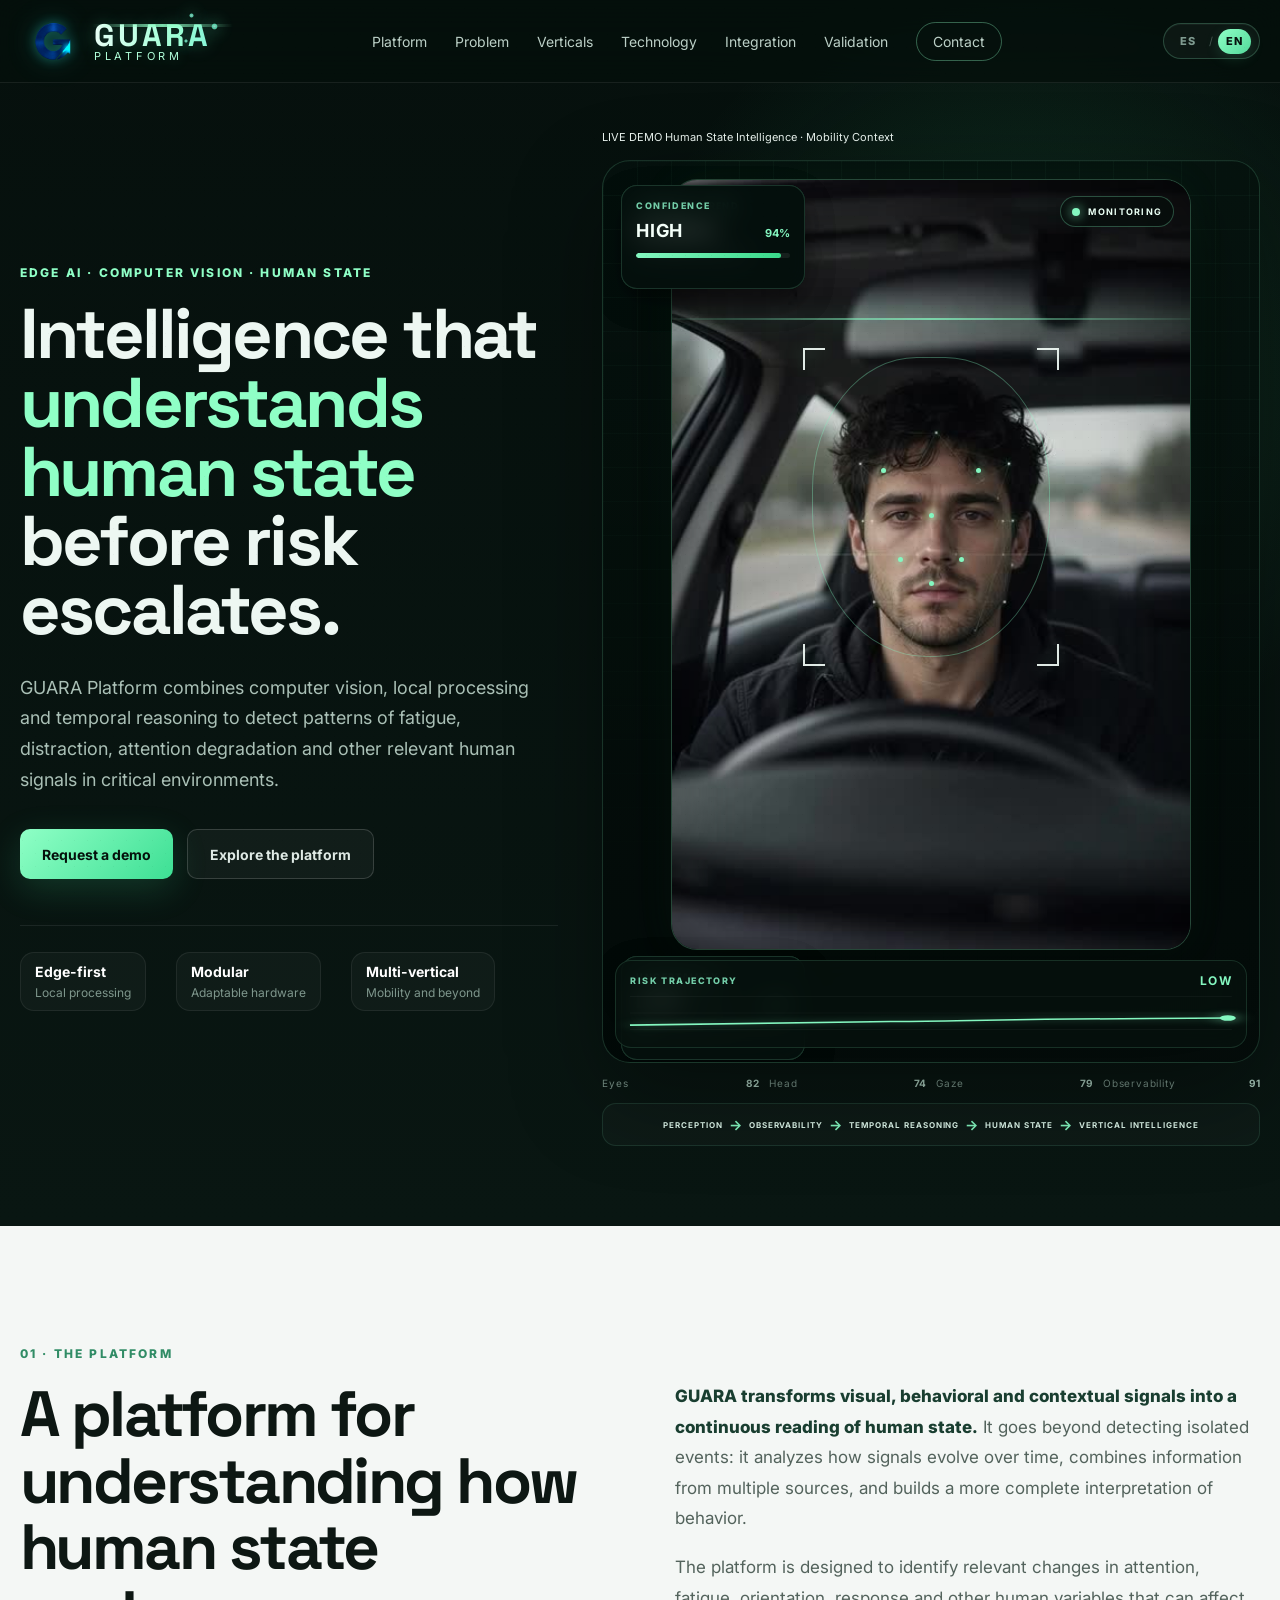
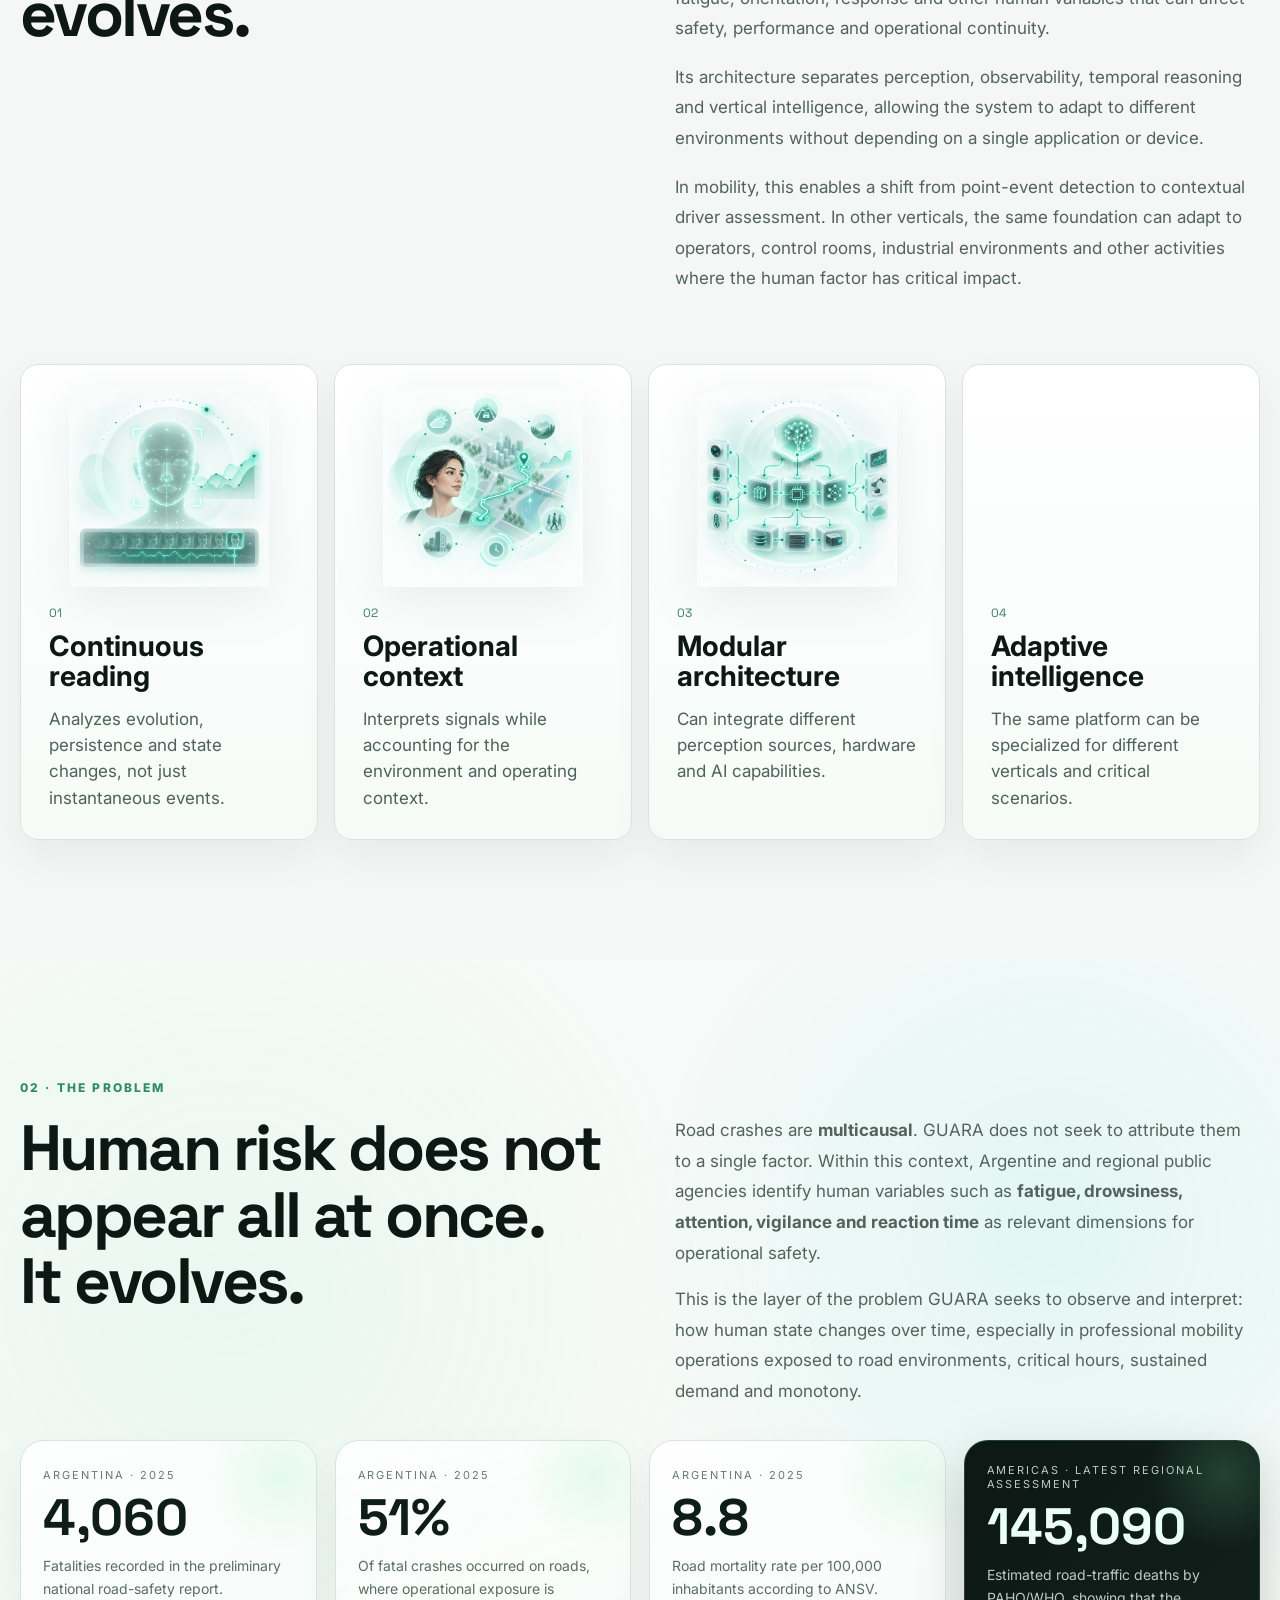
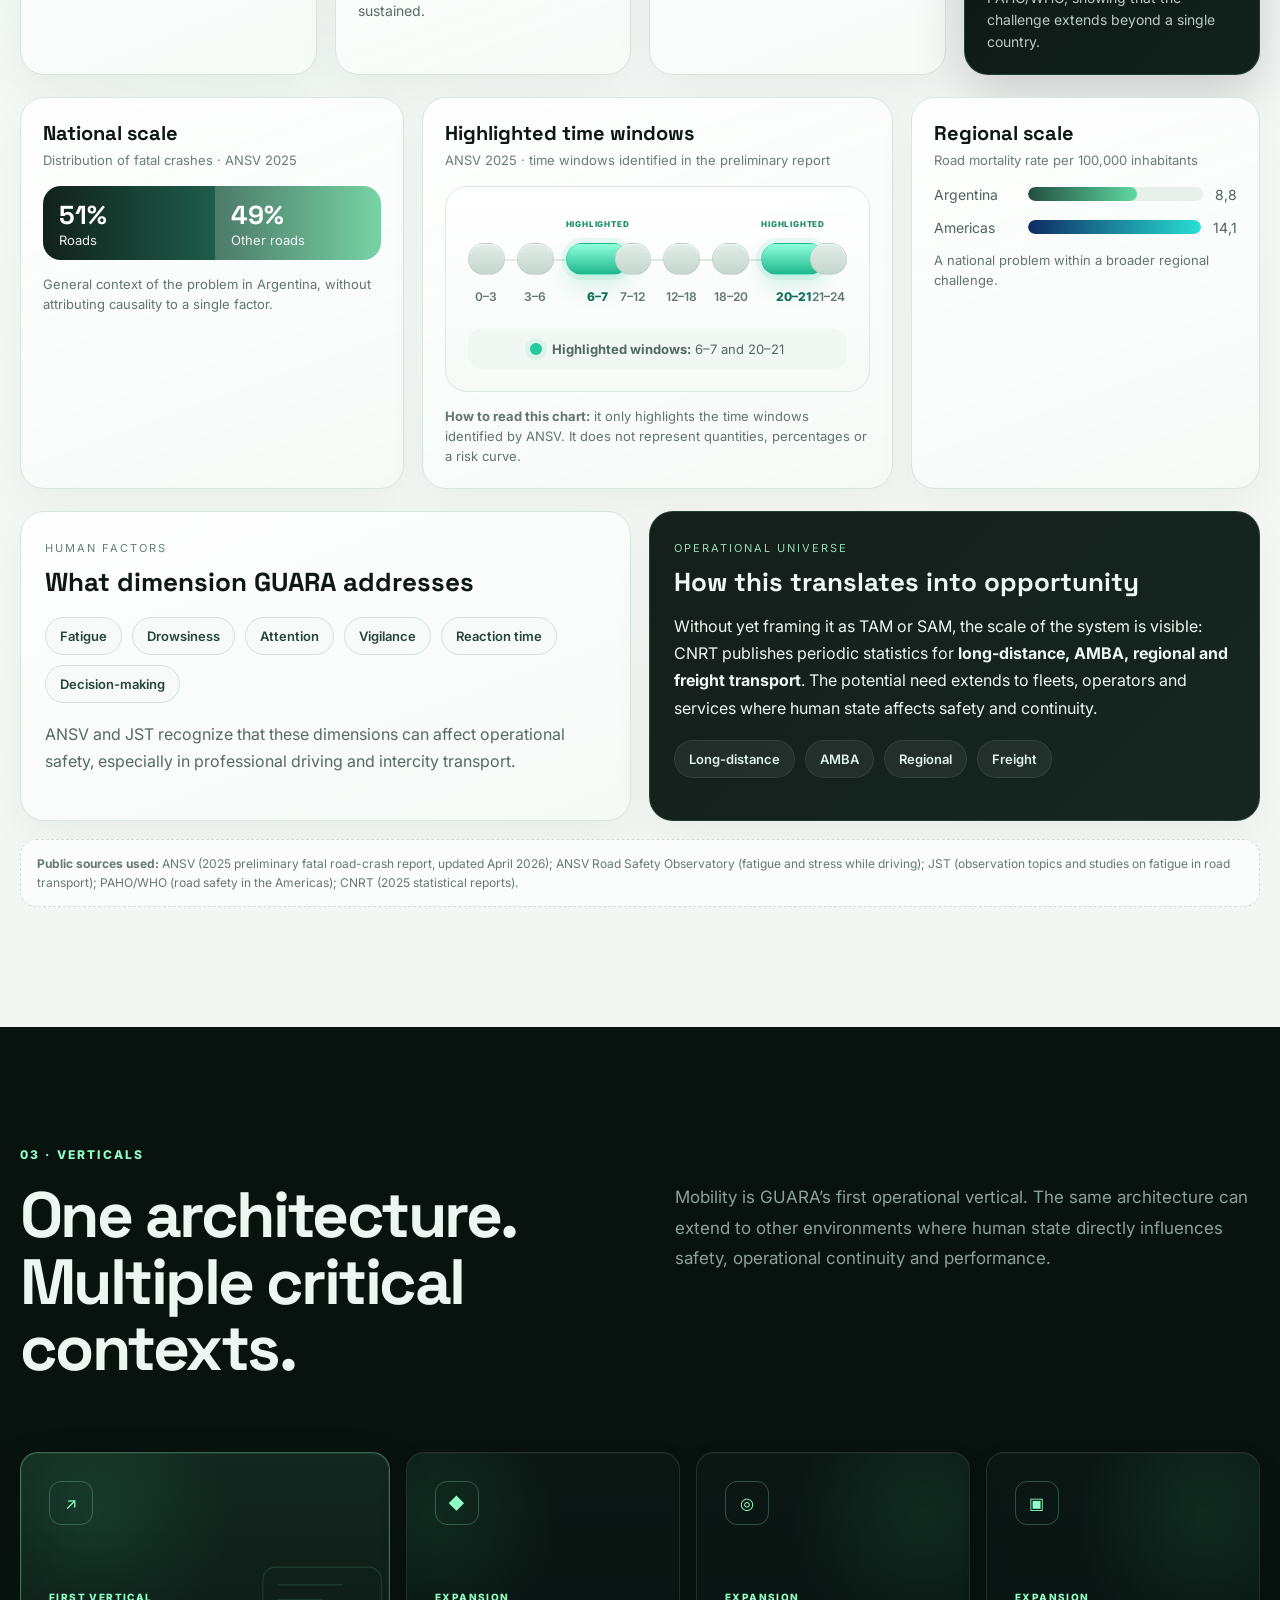
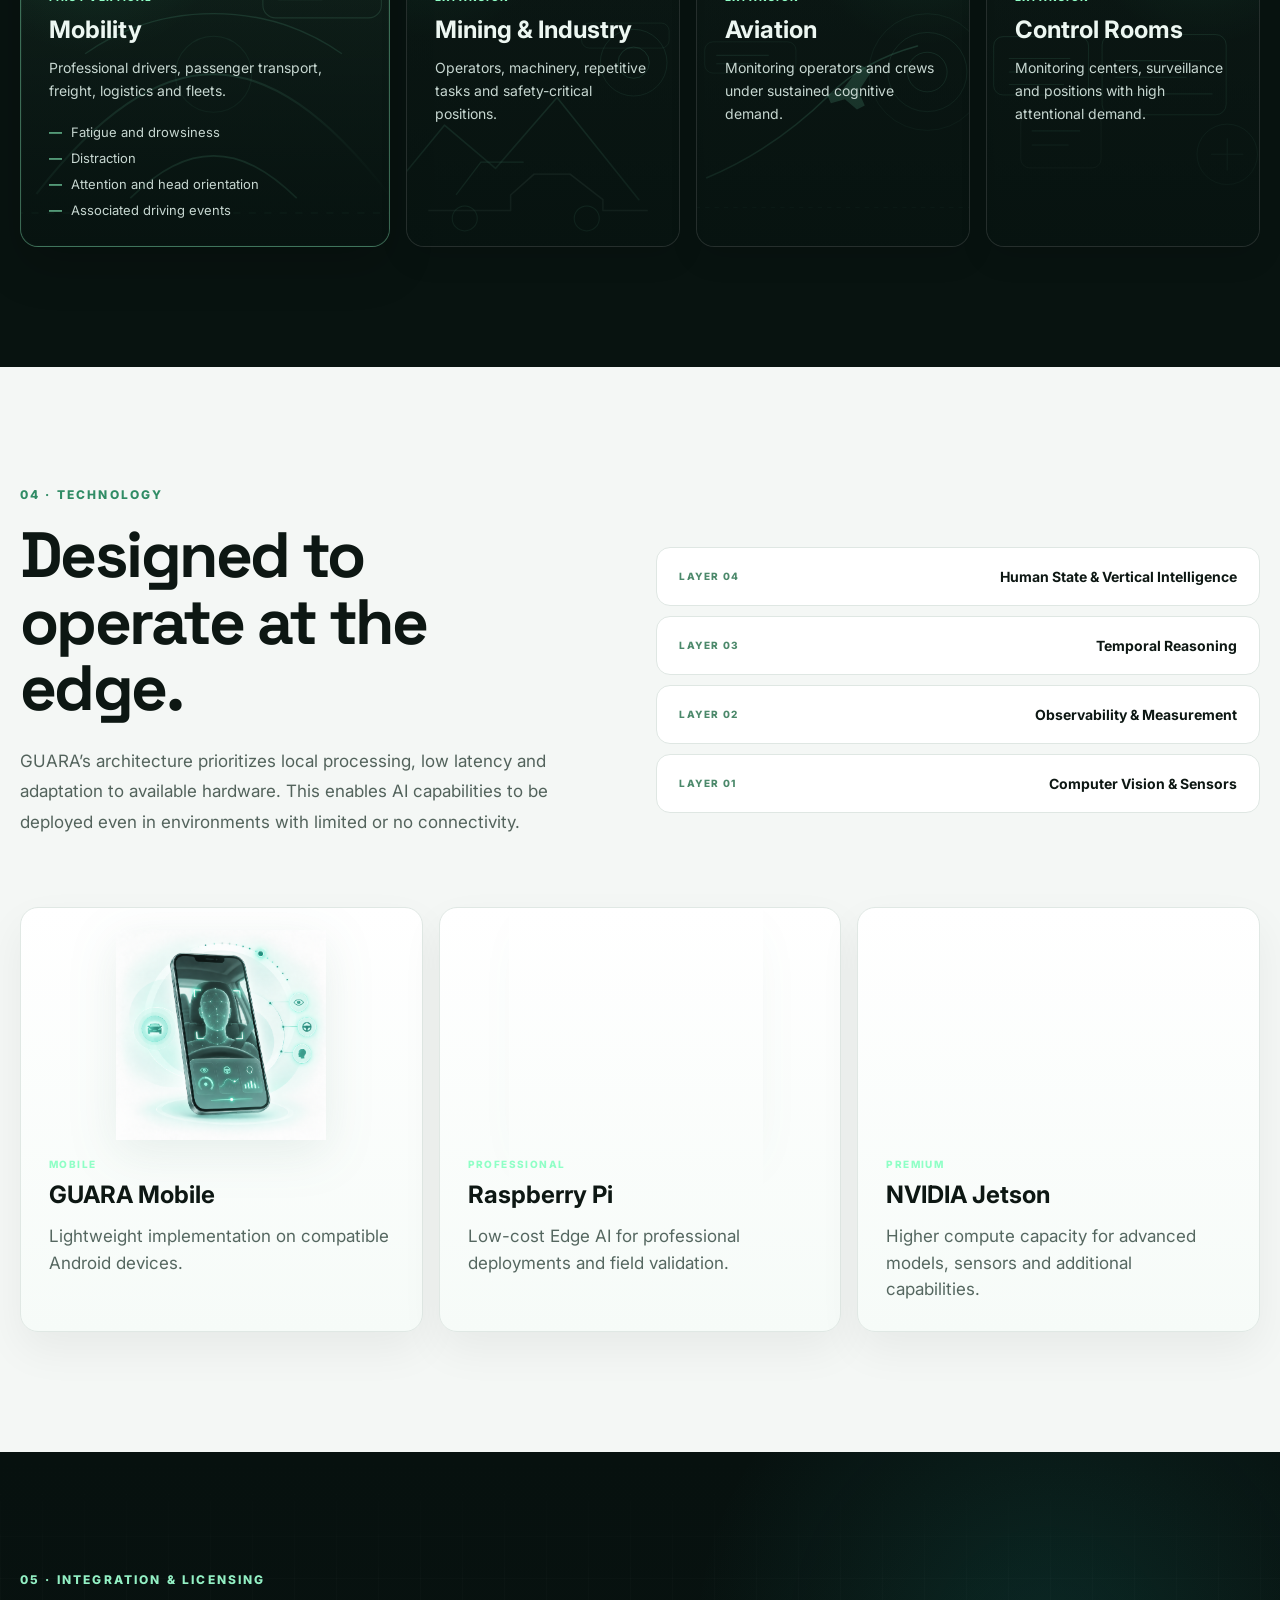
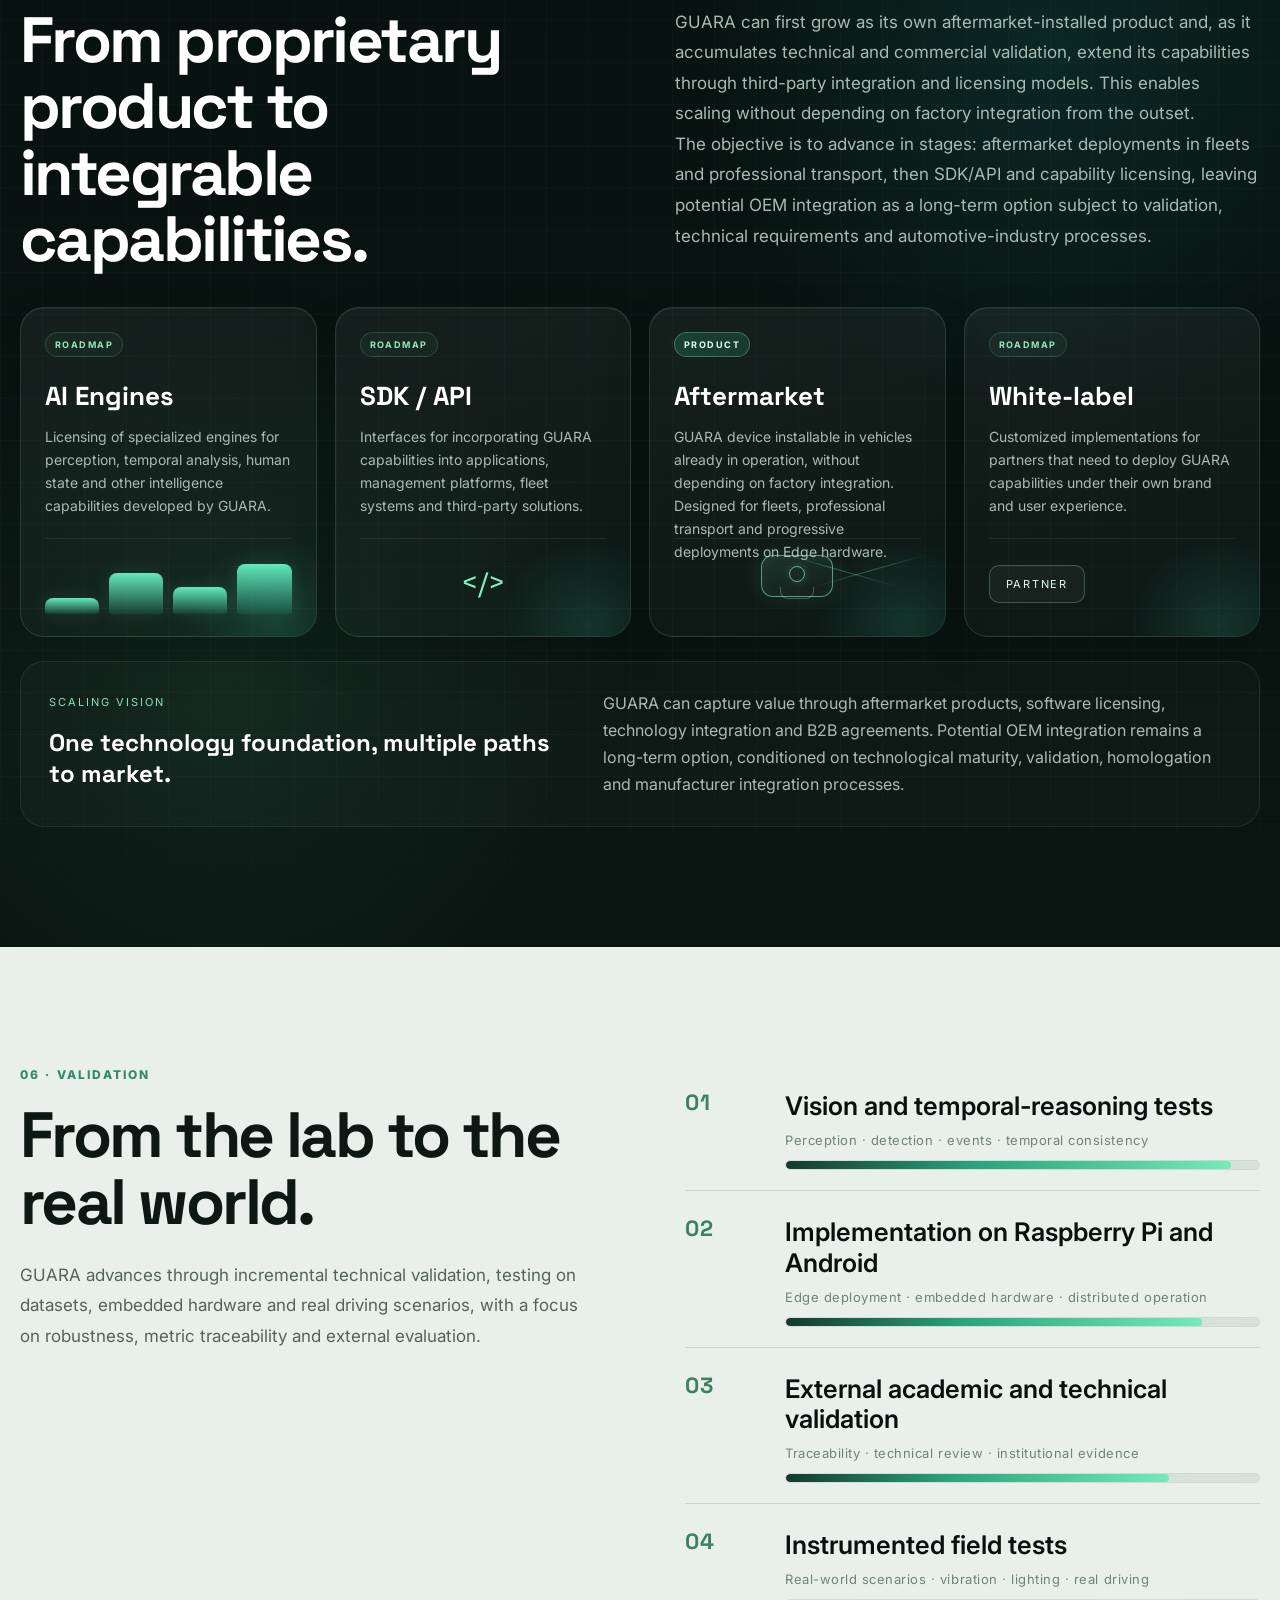
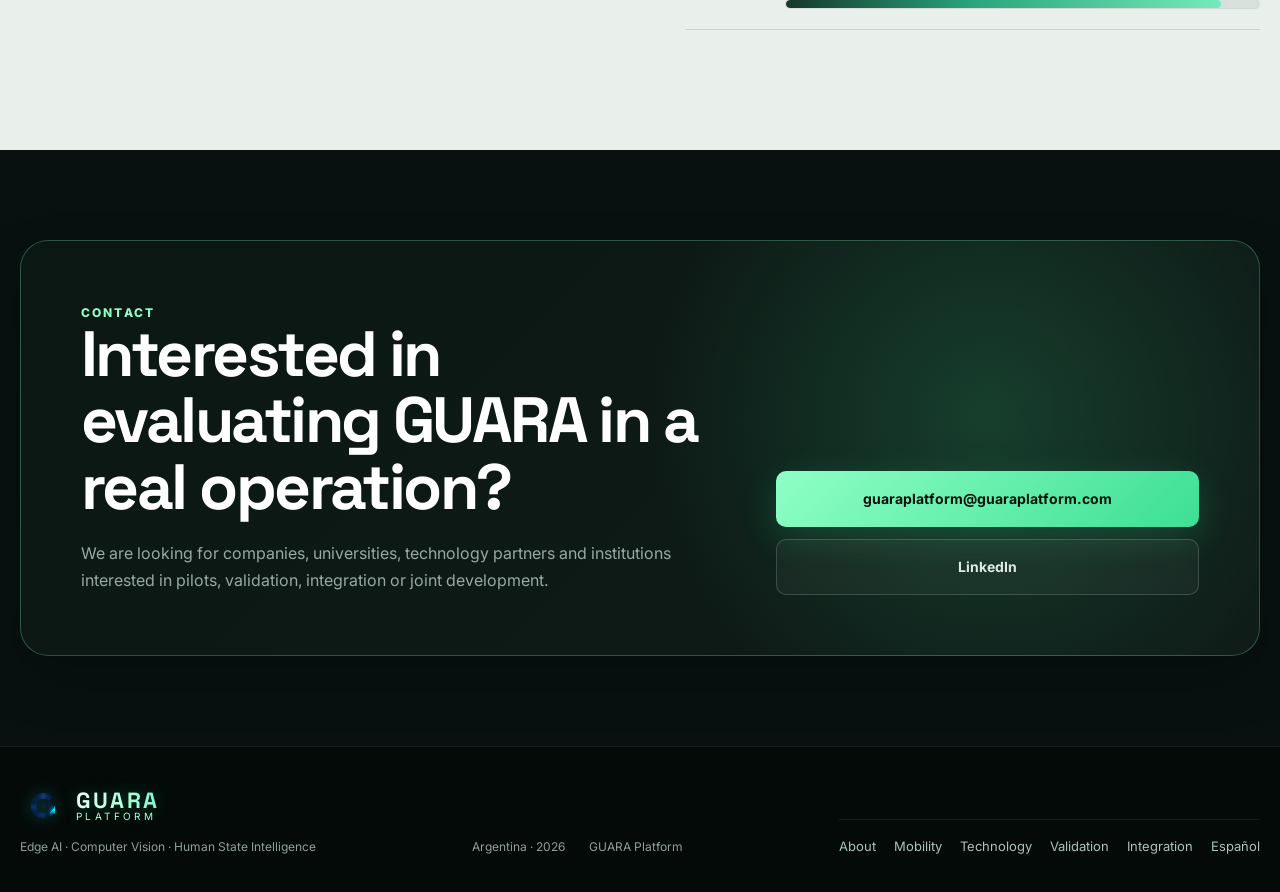
==== index.html @ 486fa199 "chore: update contact email and improve official logo visibility" ====
<!DOCTYPE html>

<html lang="en">
<head>
<meta charset="utf-8"/>
<meta content="width=device-width, initial-scale=1.0" name="viewport"/>
<title>GUARA Platform | Edge AI for Human State Intelligence</title>
<link href="https://fonts.googleapis.com" rel="preconnect"/>
<link crossorigin="" href="https://fonts.gstatic.com" rel="preconnect"/>
<link href="https://fonts.googleapis.com/css2?family=Inter:wght@400;500;600;700;800&amp;family=Space+Grotesk:wght@500;600;700&amp;display=swap" rel="stylesheet"/>
<link href="/styles.v31.css" rel="stylesheet"/><meta content="GUARA Platform develops Edge AI and computer vision for continuous human-state observability, temporal reasoning and safety-critical environments, starting with mobility." name="description"/><meta content="index, follow, max-image-preview:large, max-snippet:-1, max-video-preview:-1" name="robots"/><meta content="#07110f" name="theme-color"/><link href="https://guaraplatform.com/" rel="canonical"/><link href="/assets/favicon-64.png" rel="icon" type="image/png"/><meta content="website" property="og:type"/><meta content="GUARA Platform" property="og:site_name"/><meta content="GUARA Platform | Edge AI for Human State Intelligence" property="og:title"/><meta content="Edge AI and computer vision for continuous human-state observability, temporal reasoning and safety-critical environments." property="og:description"/><meta content="https://guaraplatform.com/" property="og:url"/><meta content="https://guaraplatform.com/assets/og-guara-platform.jpg" property="og:image"/><meta content="en_US" property="og:locale"/><meta content="summary_large_image" name="twitter:card"/><meta content="GUARA Platform | Edge AI for Human State Intelligence" name="twitter:title"/><meta content="Edge AI and computer vision for continuous human-state observability and safety-critical environments." name="twitter:description"/><meta content="https://guaraplatform.com/assets/og-guara-platform.jpg" name="twitter:image"/><link href="https://guaraplatform.com/" hreflang="en" rel="alternate"/><link href="https://guaraplatform.com/es/" hreflang="es" rel="alternate"/><link href="https://guaraplatform.com/" hreflang="x-default" rel="alternate"/><meta content="GUARA Platform" name="author"/><meta content="GUARA Platform" name="application-name"/><meta content="es_AR" property="og:locale:alternate"/><link href="/site.webmanifest" rel="manifest"/><script type="application/ld+json">{"@context":"https://schema.org","@graph":[{"@type":"Organization","@id":"https://guaraplatform.com/#organization","name":"GUARA Platform","url":"https://guaraplatform.com/","logo":{"@type":"ImageObject","url":"https://guaraplatform.com/assets/guara-platform-logo-official.png"},"description":"Edge AI and computer vision platform for continuous human-state observability, temporal reasoning and safety-critical environments.","sameAs":["https://linkedin.com/in/diegopedraza-seguridad"],"email":"guaraplatform@guaraplatform.com"},{"@type":"WebSite","@id":"https://guaraplatform.com/#website","url":"https://guaraplatform.com/","name":"GUARA Platform","publisher":{"@id":"https://guaraplatform.com/#organization"},"inLanguage":["en","es"]},{"@type":"WebPage","@id":"https://guaraplatform.com/#webpage","url":"https://guaraplatform.com/","name":"GUARA Platform | Edge AI for Human State Intelligence","isPartOf":{"@id":"https://guaraplatform.com/#website"},"about":{"@id":"https://guaraplatform.com/#organization"},"inLanguage":"en","dateModified":"2026-09-18"},{"@type":"VideoObject","@id":"https://guaraplatform.com/#demo-video","name":"GUARA Human State Intelligence live demo","description":"Short visual demonstration of GUARA Platform human-state monitoring in a mobility context.","thumbnailUrl":["https://guaraplatform.com/assets/video_poster.jpg"],"contentUrl":"https://guaraplatform.com/assets/guara-driver-loop.mp4","uploadDate":"2026-09-18","duration":"PT6S","isFamilyFriendly":true,"publisher":{"@id":"https://guaraplatform.com/#organization"}}]}</script></head>
<body><noscript>GUARA Platform works best with JavaScript enabled. Core information remains available on this page.</noscript>
<div class="noise"></div>
<header class="nav-wrap">
<nav class="nav container">
<a aria-label="GUARA Platform" class="brand brand-tech" href="#inicio">
<span aria-hidden="true" class="brand-glyph brand-glyph-official"><img alt="" class="brand-glyph-img" src="/assets/guara-g-official.png"/></span>
<span class="brand-stack">
<span class="brand-main">GUARA</span>
<span class="brand-sub">Platform</span>
<span aria-hidden="true" class="brand-flare"></span>
<span aria-hidden="true" class="brand-spark spark-1"></span>
<span aria-hidden="true" class="brand-spark spark-2"></span>
<span aria-hidden="true" class="brand-spark spark-3"></span>
</span>
</a>
<div class="nav-links" id="navLinks">
<a href="#plataforma">Platform</a>
<a href="#problema">Problem</a>
<a href="#verticales">Verticals</a>
<a href="#tecnologia">Technology</a>
<a href="#integracion">Integration</a>
<a href="#validacion">Validation</a>
<a class="nav-cta" href="#contacto">Contact</a>
</div>
<div class="nav-actions">
<div aria-label="Language / Idioma" class="lang-switch" id="langSwitch" role="group"><button aria-pressed="false" class="lang-btn" data-lang="es" title="Español" type="button">ES</button><span aria-hidden="true" class="lang-divider">/</span><button aria-pressed="true" class="lang-btn active" data-lang="en" title="English" type="button">EN</button></div>
<button aria-controls="navLinks" aria-expanded="false" aria-label="Open menu" class="menu-btn" id="menuBtn" type="button"><span aria-hidden="true" class="menu-icon"></span></button>
</div>
</nav>
</header>
<main>
<section class="hero" id="inicio">
<div class="container hero-grid">
<div class="hero-copy reveal">
<div class="eyebrow">EDGE AI · COMPUTER VISION · HUMAN STATE</div>
<h1>
            Intelligence that
            <span>understands human state</span>
            before risk escalates.
          </h1>
<p class="hero-lead">
            GUARA Platform combines computer vision, local processing and temporal reasoning to detect patterns of fatigue, distraction, attention degradation and other relevant human signals in critical environments.
          </p>
<div class="hero-actions">
<a class="btn btn-primary" href="#contacto">Request a demo</a>
<a class="btn btn-secondary" href="#plataforma">Explore the platform</a>
</div>
<div class="hero-proof">
<div>
<strong>Edge-first</strong>
<span>Local processing</span>
</div>
<div>
<strong>Modular</strong>
<span>Adaptable hardware</span>
</div>
<div>
<strong>Multi-vertical</strong>
<span>Mobility and beyond</span>
</div>
</div>
</div>
<div class="hero-visual reveal reveal-delay">
<div class="hero-monitor hero-monitor-v3" id="heroMonitor">
<div class="monitor-caption">
<span class="demo-pill"><span class="live-dot"></span> LIVE DEMO</span>
<span>Human State Intelligence · Mobility Context</span>
</div>
<div class="guara-demo-shell" id="guaraDemoShell">
<div class="intel-card intel-left intel-a">
<span class="intel-label">HUMAN STATE</span>
<strong id="humanState">STABLE</strong>
<small id="humanStateSub">Focused · attentive</small>
</div>
<div class="intel-card intel-left intel-b">
<span class="intel-label">TEMPORAL TREND</span>
<strong id="temporalTrend">NORMAL</strong>
<small id="temporalSub">Consistent over time</small>
</div>
<div class="intel-card intel-left intel-c">
<span class="intel-label">CONFIDENCE</span>
<div class="intel-inline"><strong id="confidenceValue">HIGH</strong><span id="confidencePct">94%</span></div>
<div class="mini-bar"><i id="confidenceBar" style="width:94%"></i></div>
</div>
<div class="video-core" id="videoCore">
<video aria-label="GUARA live human-state monitoring demonstration" autoplay="" class="guara-video" id="guaraVideo" loop="" muted="" playsinline="" poster="assets/video_poster.jpg" preload="metadata">
<source src="assets/guara-driver-loop.mp4" type="video/mp4"/>
</video>
<div class="video-vignette"></div>
<div aria-hidden="true" class="face-reticle">
<span class="reticle-corner rc1"></span><span class="reticle-corner rc2"></span>
<span class="reticle-corner rc3"></span><span class="reticle-corner rc4"></span>
<span class="landmark l1"></span><span class="landmark l2"></span><span class="landmark l3"></span>
<span class="landmark l4"></span><span class="landmark l5"></span><span class="landmark l6"></span>
</div>
<div class="scan-beam"></div>
<div class="risk-wash" id="riskWash"></div>
<div class="alert-chip" id="alertChip"><span></span><strong id="alertText">MONITORING</strong></div>
</div>
<div class="intel-card intel-right intel-a">
<span class="intel-label">SIGNAL FUSION</span>
<strong id="fusionState">ACTIVE</strong>
<small>Visual + temporal signals</small>
</div>
<div class="intel-card intel-right intel-b">
<span class="intel-label">CONTEXT</span>
<strong>MOBILITY</strong>
<small>On-road operation</small>
</div>
<div class="intel-card intel-right intel-c">
<span class="intel-label">UNCERTAINTY</span>
<div class="intel-inline"><strong id="uncertaintyState">LOW</strong><span id="uncertaintyPct">08%</span></div>
<div class="mini-bar reverse"><i id="uncertaintyBar" style="width:8%"></i></div>
</div>
<div class="risk-panel">
<div class="risk-title"><span>RISK TRAJECTORY</span><strong id="riskState">LOW</strong></div>
<svg aria-label="Risk trajectory" class="risk-chart" preserveaspectratio="none" viewbox="0 0 300 70">
<path class="risk-grid" d="M0 58 H300 M0 35 H300 M0 12 H300"></path>
<path class="risk-path" d="M0 52 C55 50,95 48,130 47 S205 43,300 42" id="riskPath"></path>
<circle class="risk-dot" cx="298" cy="42" id="riskDot" r="4"></circle>
</svg>
</div>
</div>
<div class="input-strip">
<div class="input-block"><span>Eyes</span><div class="signal-bar"><i id="barEyes" style="width:82%"></i></div><b id="eyesVal">82</b></div>
<div class="input-block"><span>Head</span><div class="signal-bar"><i id="barHead" style="width:74%"></i></div><b id="headVal">74</b></div>
<div class="input-block"><span>Gaze</span><div class="signal-bar"><i id="barGaze" style="width:79%"></i></div><b id="gazeVal">79</b></div>
<div class="input-block"><span>Observability</span><div class="signal-bar"><i id="barObs" style="width:91%"></i></div><b id="obsVal">91</b></div>
</div>
<div aria-label="GUARA intelligence pipeline" class="architecture-ribbon">
<span>PERCEPTION</span><i>→</i><span>OBSERVABILITY</span><i>→</i><span>TEMPORAL REASONING</span><i>→</i><span>HUMAN STATE</span><i>→</i><span>VERTICAL INTELLIGENCE</span>
</div>
</div>
</div>
</div>
</section>
<section class="section intro" id="plataforma">
<div class="container">
<div class="section-kicker">01 · THE PLATFORM</div>
<div class="split platform-intro">
<div class="reveal">
<h2>A platform for understanding how human state evolves.</h2>
</div>
<div class="reveal reveal-delay">
<div class="platform-copy">
<p class="section-text">
<strong>GUARA transforms visual, behavioral and contextual signals into a continuous reading of human state.</strong>
                It goes beyond detecting isolated events: it analyzes how signals evolve over time, combines information from multiple sources, and builds a more complete interpretation of behavior.
              </p>
<p class="section-text">
                The platform is designed to identify relevant changes in attention, fatigue, orientation, response and other human variables that can affect safety, performance and operational continuity.
              </p>
<p class="section-text">
                Its architecture separates perception, observability, temporal reasoning and vertical intelligence, allowing the system to adapt to different environments without depending on a single application or device.
              </p>
<p class="section-text">
                In mobility, this enables a shift from point-event detection to contextual driver assessment. In other verticals, the same foundation can adapt to operators, control rooms, industrial environments and other activities where the human factor has critical impact.
              </p>
</div>
</div>
</div>
<div class="feature-grid platform-capabilities">
<article class="feature-card reveal cap-reading with-real-illustration"><div class="real-illustration-wrap"><img alt="Lectura continua" class="real-illustration" decoding="async" height="1254" loading="lazy" src="assets/continuous-reading.png" width="1254"/></div>
<div aria-hidden="true" class="card-art-inline art-reading"><svg fill="none" viewbox="0 0 520 340" xmlns="http://www.w3.org/2000/svg"><defs><radialgradient cx="0" cy="0" gradienttransform="translate(280 180) rotate(90) scale(150 150)" gradientunits="userSpaceOnUse" id="rg1" r="1"><stop stop-color="#7CE9B5" stop-opacity=".28"></stop><stop offset="1" stop-color="#7CE9B5" stop-opacity="0"></stop></radialgradient></defs><circle cx="280" cy="180" fill="url(#rg1)" r="150"></circle><rect fill="#F5FCF8" height="150" rx="24" stroke="#87E9BC" stroke-width="4" width="280" x="120" y="70"></rect><rect fill="#F0FAF4" height="90" rx="16" stroke="#CFE8DD" stroke-width="2" width="220" x="150" y="100"></rect><path d="M170 170C190 145 220 130 260 130C300 130 330 145 350 170" stroke="#54D69A" stroke-linecap="round" stroke-width="6"></path><circle cx="220" cy="145" fill="#54D69A" r="7"></circle><circle cx="300" cy="145" fill="#54D69A" r="7"></circle><circle cx="260" cy="165" fill="#54D69A" r="7"></circle><path d="M130 255C180 225 230 215 275 220C320 225 360 240 395 265" stroke="#54D69A" stroke-linecap="round" stroke-width="6"></path><path d="M118 290H405" stroke="#D1E0D8" stroke-width="3"></path><path d="M165 270V292M225 250V292M285 242V292M345 258V292" stroke="#A5CDBA" stroke-width="4"></path></svg></div>
<span class="card-number">01</span>
<h3>Continuous reading</h3>
<p>Analyzes evolution, persistence and state changes, not just instantaneous events.</p>
</article>
<article class="feature-card reveal cap-context with-real-illustration"><div class="real-illustration-wrap"><img alt="Contexto operacional" class="real-illustration" decoding="async" height="1254" loading="lazy" src="assets/operational-context.png" width="1254"/></div>
<div aria-hidden="true" class="card-art-inline art-context"><svg fill="none" viewbox="0 0 520 340" xmlns="http://www.w3.org/2000/svg"><defs><radialgradient cx="0" cy="0" gradienttransform="translate(280 175) rotate(90) scale(150 150)" gradientunits="userSpaceOnUse" id="rg2" r="1"><stop stop-color="#7CE9B5" stop-opacity=".28"></stop><stop offset="1" stop-color="#7CE9B5" stop-opacity="0"></stop></radialgradient></defs><circle cx="280" cy="175" fill="url(#rg2)" r="150"></circle><circle cx="280" cy="165" r="95" stroke="#D2E5DB" stroke-width="3"></circle><circle cx="280" cy="165" r="62" stroke="#54D69A" stroke-dasharray="9 10" stroke-width="5"></circle><circle cx="280" cy="165" r="26" stroke="#54D69A" stroke-width="5"></circle><circle cx="280" cy="165" fill="#54D69A" r="10"></circle><path d="M175 245C215 230 245 205 270 178C292 155 325 130 385 103" stroke="#54D69A" stroke-linecap="round" stroke-width="6"></path><path d="M154 300H408" stroke="#D1E0D8" stroke-width="3"></path><path d="M170 282L214 257L248 272L300 218L345 242L391 210" stroke="#54D69A" stroke-linecap="round" stroke-linejoin="round" stroke-width="6"></path><path d="M348 78C348 94 328 110 328 110C328 110 308 94 308 78C308 66 317 58 328 58C339 58 348 66 348 78Z" fill="#F7FCF9" stroke="#54D69A" stroke-width="4"></path><circle cx="328" cy="79" fill="#54D69A" r="7"></circle></svg></div>
<span class="card-number">02</span>
<h3>Operational context</h3>
<p>Interprets signals while accounting for the environment and operating context.</p>
</article>
<article class="feature-card reveal cap-modular with-real-illustration"><div class="real-illustration-wrap"><img alt="Modular architecture" class="real-illustration" decoding="async" height="1254" loading="lazy" src="assets/modular-architecture.png" width="1254"/></div>
<div aria-hidden="true" class="card-art-inline art-modular"><svg fill="none" viewbox="0 0 520 340" xmlns="http://www.w3.org/2000/svg"><defs><radialgradient cx="0" cy="0" gradienttransform="translate(280 175) rotate(90) scale(150 150)" gradientunits="userSpaceOnUse" id="rg3" r="1"><stop stop-color="#7CE9B5" stop-opacity=".26"></stop><stop offset="1" stop-color="#7CE9B5" stop-opacity="0"></stop></radialgradient></defs><circle cx="280" cy="175" fill="url(#rg3)" r="150"></circle><rect fill="#F8FCFA" height="70" rx="18" stroke="#54D69A" stroke-width="4" width="110" x="120" y="75"></rect><rect fill="#F8FCFA" height="80" rx="20" stroke="#D0E5DA" stroke-width="3" width="125" x="295" y="65"></rect><rect fill="#F8FCFA" height="90" rx="22" stroke="#D0E5DA" stroke-width="3" width="150" x="95" y="190"></rect><rect fill="#F8FCFA" height="75" rx="18" stroke="#54D69A" stroke-width="4" width="115" x="305" y="200"></rect><path d="M230 110H295M175 145V190M360 145V200M245 235H305" stroke="#54D69A" stroke-linecap="round" stroke-width="6"></path><circle cx="295" cy="110" fill="#54D69A" r="7"></circle><circle cx="175" cy="190" fill="#54D69A" r="7"></circle><circle cx="360" cy="200" fill="#54D69A" r="7"></circle><circle cx="305" cy="235" fill="#54D69A" r="7"></circle></svg></div>
<span class="card-number">03</span>
<h3>Modular architecture</h3>
<p>Can integrate different perception sources, hardware and AI capabilities.</p>
</article>
<article class="feature-card reveal cap-adaptive with-real-illustration"><div class="real-illustration-wrap"><img alt="Adaptive intelligence" class="real-illustration" decoding="async" height="1254" loading="lazy" src="assets/adaptive-intelligence.png" width="1254"/></div>
<div aria-hidden="true" class="card-art-inline art-adaptive"><svg fill="none" viewbox="0 0 520 340" xmlns="http://www.w3.org/2000/svg"><defs><radialgradient cx="0" cy="0" gradienttransform="translate(280 175) rotate(90) scale(150 150)" gradientunits="userSpaceOnUse" id="rg4" r="1"><stop stop-color="#7CE9B5" stop-opacity=".28"></stop><stop offset="1" stop-color="#7CE9B5" stop-opacity="0"></stop></radialgradient></defs><circle cx="280" cy="175" fill="url(#rg4)" r="150"></circle><circle cx="155" cy="220" fill="#F8FCFA" r="16" stroke="#54D69A" stroke-width="4"></circle><circle cx="275" cy="95" fill="#F8FCFA" r="19" stroke="#54D69A" stroke-width="4"></circle><circle cx="380" cy="215" fill="#F8FCFA" r="16" stroke="#C7DFD3" stroke-width="3"></circle><circle cx="220" cy="70" fill="#F8FCFA" r="12" stroke="#C7DFD3" stroke-width="3"></circle><circle cx="110" cy="130" fill="#F8FCFA" r="12" stroke="#C7DFD3" stroke-width="3"></circle><path d="M171 210L260 110M171 220H364M144 210L122 140M232 78L259 92M275 114V200" stroke="#54D69A" stroke-linecap="round" stroke-width="6"></path><path d="M115 295H400" stroke="#D1E0D8" stroke-width="3"></path><path d="M170 268L215 245L263 262L320 218L381 240" stroke="#54D69A" stroke-linecap="round" stroke-linejoin="round" stroke-width="6"></path></svg></div>
<span class="card-number">04</span>
<h3>Adaptive intelligence</h3>
<p>The same platform can be specialized for different verticals and critical scenarios.</p>
</article>
</div>
</div>
</section>
<section class="section problem-section" id="problema">
<div class="container">
<div class="section-kicker">02 · THE PROBLEM</div>
<div class="split problem-intro">
<div class="reveal">
<h2>Human risk does not appear all at once.<br/>It evolves.</h2>
</div>
<div class="reveal reveal-delay">
<div class="problem-copy">
<p class="section-text">
                Road crashes are <strong>multicausal</strong>. GUARA does not seek to attribute them to a single factor. Within this context, Argentine and regional public agencies identify human variables such as
                <strong>fatigue, drowsiness, attention, vigilance and reaction time</strong> as relevant dimensions for operational safety.
              </p>
<p class="section-text">
                This is the layer of the problem GUARA seeks to observe and interpret: how human state changes over time, especially in professional mobility operations exposed to road environments, critical hours, sustained demand and monotony.
              </p>
</div>
</div>
</div>
<div class="problem-stats animate-on-view reveal" id="problemStats">
<article class="problem-stat-card">
<span class="stat-kicker">Argentina · 2025</span>
<div class="stat-value"><span class="count-up" data-count="4060" data-format="integer">0</span></div>
<p>Fatalities recorded in the preliminary national road-safety report.</p>
</article>
<article class="problem-stat-card">
<span class="stat-kicker">Argentina · 2025</span>
<div class="stat-value"><span class="count-up" data-count="51" data-format="percent">0</span></div>
<p>Of fatal crashes occurred on roads, where operational exposure is sustained.</p>
</article>
<article class="problem-stat-card">
<span class="stat-kicker">Argentina · 2025</span>
<div class="stat-value"><span class="count-up" data-count="8.8" data-format="decimal1">0</span></div>
<p>Road mortality rate per 100,000 inhabitants according to ANSV.</p>
</article>
<article class="problem-stat-card accent">
<span class="stat-kicker">Americas · latest regional assessment</span>
<div class="stat-value"><span class="count-up" data-count="145090" data-format="integer">0</span></div>
<p>Estimated road-traffic deaths by PAHO/WHO, showing that the challenge extends beyond a single country.</p>
</article>
</div>
<div class="problem-chart-grid">
<article class="chart-card reveal animate-on-view chart-routes">
<div class="chart-head">
<h3>National scale</h3>
<span>Distribution of fatal crashes · ANSV 2025</span>
</div>
<div class="stacked-track">
<div class="stacked-fill routes" data-fill="51"><strong>51%</strong><span>Roads</span></div>
<div class="stacked-fill others" data-fill="49"><strong>49%</strong><span>Other roads</span></div>
</div>
<p class="chart-note">General context of the problem in Argentina, without attributing causality to a single factor.</p>
</article>
<article class="chart-card reveal animate-on-view chart-hours-simple">
<div class="chart-head">
<h3>Highlighted time windows</h3>
<span>ANSV 2025 · time windows identified in the preliminary report</span>
</div>
<div aria-label="Franjas horarias destacadas por ANSV" class="timeband-wrap">
<div aria-hidden="true" class="timeband-line"></div>
<div class="timeband-grid">
<div class="timeband-item"><span class="timeband-block"></span><label>0–3</label></div>
<div class="timeband-item"><span class="timeband-block"></span><label>3–6</label></div>
<div class="timeband-item highlighted"><span class="timeband-badge">HIGHLIGHTED</span><span class="timeband-block"></span><label>6–7</label></div>
<div class="timeband-item"><span class="timeband-block"></span><label>7–12</label></div>
<div class="timeband-item"><span class="timeband-block"></span><label>12–18</label></div>
<div class="timeband-item"><span class="timeband-block"></span><label>18–20</label></div>
<div class="timeband-item highlighted"><span class="timeband-badge">HIGHLIGHTED</span><span class="timeband-block"></span><label>20–21</label></div>
<div class="timeband-item"><span class="timeband-block"></span><label>21–24</label></div>
</div>
<div class="timeband-callout">
<span class="callout-dot"></span>
<div><strong>Highlighted windows:</strong> 6–7 and 20–21</div>
</div>
</div>
<p class="chart-note"><strong>How to read this chart:</strong> it only highlights the time windows identified by ANSV. It does not represent quantities, percentages or a risk curve.</p>
</article>
<article class="chart-card reveal animate-on-view chart-compare">
<div class="chart-head">
<h3>Regional scale</h3>
<span>Road mortality rate per 100,000 inhabitants</span>
</div>
<div class="compare-bars">
<div class="compare-item">
<div class="compare-label">Argentina</div>
<div class="compare-track"><span class="compare-fill" data-fill="62"></span></div>
<div class="compare-value">8,8</div>
</div>
<div class="compare-item">
<div class="compare-label">Americas</div>
<div class="compare-track"><span class="compare-fill accent" data-fill="100"></span></div>
<div class="compare-value">14,1</div>
</div>
</div>
<p class="chart-note">A national problem within a broader regional challenge.</p>
</article>
</div>
<div class="problem-bottom split reveal">
<div class="problem-focus-card">
<span class="mini-kicker">HUMAN FACTORS</span>
<h3>What dimension GUARA addresses</h3>
<div class="focus-pill-grid">
<span>Fatigue</span>
<span>Drowsiness</span>
<span>Attention</span>
<span>Vigilance</span>
<span>Reaction time</span>
<span>Decision-making</span>
</div>
<p>ANSV and JST recognize that these dimensions can affect operational safety, especially in professional driving and intercity transport.</p>
</div>
<div class="problem-focus-card operational">
<span class="mini-kicker">OPERATIONAL UNIVERSE</span>
<h3>How this translates into opportunity</h3>
<p>Without yet framing it as TAM or SAM, the scale of the system is visible: CNRT publishes periodic statistics for <strong>long-distance, AMBA, regional and freight transport</strong>. The potential need extends to fleets, operators and services where human state affects safety and continuity.</p>
<div class="scope-strip">
<span>Long-distance</span>
<span>AMBA</span>
<span>Regional</span>
<span>Freight</span>
</div>
</div>
</div>
<div class="problem-footnote reveal">
<strong>Public sources used:</strong> ANSV (2025 preliminary fatal road-crash report, updated April 2026); ANSV Road Safety Observatory (fatigue and stress while driving); JST (observation topics and studies on fatigue in road transport); PAHO/WHO (road safety in the Americas); CNRT (2025 statistical reports).
        </div>
</div>
</section>
<section class="section dark-block" id="verticales">
<div class="container">
<div class="section-kicker light">03 · VERTICALS</div>
<div class="split">
<div class="reveal">
<h2>One architecture.<br/>Multiple critical contexts.</h2>
</div>
<div class="reveal reveal-delay">
<p class="section-text muted">
              Mobility is GUARA’s first operational vertical. The same architecture can extend to other environments where human state directly influences safety, operational continuity and performance.
            </p>
</div>
</div>
<div class="vertical-grid">
<article class="vertical-card active reveal bg-mobility">
<div class="vertical-icon">↗</div>
<span>FIRST VERTICAL</span>
<h3>Mobility</h3>
<p>Professional drivers, passenger transport, freight, logistics and fleets.</p>
<ul>
<li>Fatigue and drowsiness</li>
<li>Distraction</li>
<li>Attention and head orientation</li>
<li>Associated driving events</li>
</ul>
</article>
<article class="vertical-card reveal bg-mining">
<div class="vertical-icon">◆</div>
<span>EXPANSION</span>
<h3>Mining &amp; Industry</h3>
<p>Operators, machinery, repetitive tasks and safety-critical positions.</p>
</article>
<article class="vertical-card reveal bg-aviation">
<div class="vertical-icon">◎</div>
<span>EXPANSION</span>
<h3>Aviation</h3>
<p>Monitoring operators and crews under sustained cognitive demand.</p>
</article>
<article class="vertical-card reveal bg-control">
<div class="vertical-icon">▣</div>
<span>EXPANSION</span>
<h3>Control Rooms</h3>
<p>Monitoring centers, surveillance and positions with high attentional demand.</p>
</article>
</div>
</div>
</section>
<section class="section" id="tecnologia">
<div class="container">
<div class="section-kicker">04 · TECHNOLOGY</div>
<div class="tech-layout">
<div class="tech-copy reveal">
<h2>Designed to operate at the edge.</h2>
<p class="section-text">
              GUARA’s architecture prioritizes local processing, low latency and adaptation to available hardware. This enables AI capabilities to be deployed even in environments with limited or no connectivity.
            </p>
</div>
<div class="stack reveal reveal-delay">
<div class="stack-item">
<span>LAYER 04</span>
<strong>Human State &amp; Vertical Intelligence</strong>
</div>
<div class="stack-item">
<span>LAYER 03</span>
<strong>Temporal Reasoning</strong>
</div>
<div class="stack-item">
<span>LAYER 02</span>
<strong>Observability &amp; Measurement</strong>
</div>
<div class="stack-item">
<span>LAYER 01</span>
<strong>Computer Vision &amp; Sensors</strong>
</div>
</div>
</div>
<div class="platforms">
<div class="platform-card reveal bg-mobile with-real-illustration"><div class="real-illustration-wrap"><img alt="GUARA Mobile" class="real-illustration" decoding="async" height="1254" loading="lazy" src="assets/guara-mobile.png" width="1254"/></div>
<div aria-hidden="true" class="platform-art-inline art-mobile"><svg fill="none" viewbox="0 0 520 300" xmlns="http://www.w3.org/2000/svg"><defs><radialgradient cx="0" cy="0" gradienttransform="translate(290 160) rotate(90) scale(140 140)" gradientunits="userSpaceOnUse" id="rg5" r="1"><stop stop-color="#7CE9B5" stop-opacity=".28"></stop><stop offset="1" stop-color="#7CE9B5" stop-opacity="0"></stop></radialgradient></defs><circle cx="290" cy="160" fill="url(#rg5)" r="140"></circle><rect fill="#F7FCF9" height="230" rx="34" stroke="#54D69A" stroke-width="5" width="150" x="180" y="40"></rect><rect fill="#F0FAF4" height="150" rx="20" stroke="#D2E5DB" stroke-width="2" width="100" x="205" y="78"></rect><path d="M220 145C233 123 251 110 275 110C299 110 317 123 330 145" stroke="#54D69A" stroke-linecap="round" stroke-width="5"></path><circle cx="248" cy="145" fill="#54D69A" r="6"></circle><circle cx="302" cy="145" fill="#54D69A" r="6"></circle><circle cx="275" cy="163" fill="#54D69A" r="6"></circle><circle cx="275" cy="245" r="11" stroke="#54D69A" stroke-width="4"></circle></svg></div>
<span>MOBILE</span>
<h3>GUARA Mobile</h3>
<p>Lightweight implementation on compatible Android devices.</p>
</div>
<div class="platform-card reveal bg-raspberry with-real-illustration"><div class="real-illustration-wrap"><img alt="Raspberry Pi" class="real-illustration" decoding="async" height="1254" loading="lazy" src="assets/raspberry-pi.png" width="1254"/></div>
<div aria-hidden="true" class="platform-art-inline art-raspberry"><svg fill="none" viewbox="0 0 520 300" xmlns="http://www.w3.org/2000/svg"><defs><radialgradient cx="0" cy="0" gradienttransform="translate(290 155) rotate(90) scale(140 140)" gradientunits="userSpaceOnUse" id="rg6" r="1"><stop stop-color="#7CE9B5" stop-opacity=".28"></stop><stop offset="1" stop-color="#7CE9B5" stop-opacity="0"></stop></radialgradient></defs><circle cx="290" cy="155" fill="url(#rg6)" r="140"></circle><rect fill="#F7FCF9" height="165" rx="22" stroke="#54D69A" stroke-width="5" width="230" x="150" y="58"></rect><rect fill="#F0FAF4" height="66" rx="12" stroke="#D2E5DB" stroke-width="2" width="90" x="220" y="106"></rect><path d="M176 88H354M176 194H354" opacity=".5" stroke="#54D69A" stroke-width="4"></path><path d="M135 105H150M135 130H150M135 155H150M135 180H150M380 105H395M380 130H395M380 155H395M380 180H395" opacity=".65" stroke="#54D69A" stroke-linecap="round" stroke-width="5"></path><path d="M246 58V33M270 58V33M294 58V33" stroke="#A6D6C0" stroke-linecap="round" stroke-width="4"></path><circle cx="265" cy="139" fill="#54D69A" r="6"></circle><circle cx="248" cy="157" fill="#54D69A" r="6"></circle><circle cx="282" cy="157" fill="#54D69A" r="6"></circle></svg></div>
<span>PROFESSIONAL</span>
<h3>Raspberry Pi</h3>
<p>Low-cost Edge AI for professional deployments and field validation.</p>
</div>
<div class="platform-card reveal bg-jetson with-real-illustration"><div class="real-illustration-wrap"><img alt="NVIDIA Jetson" class="real-illustration" decoding="async" height="1254" loading="lazy" src="assets/nvidia-jetson.png" width="1254"/></div>
<div aria-hidden="true" class="platform-art-inline art-jetson"><svg fill="none" viewbox="0 0 520 300" xmlns="http://www.w3.org/2000/svg"><defs><radialgradient cx="0" cy="0" gradienttransform="translate(290 155) rotate(90) scale(140 140)" gradientunits="userSpaceOnUse" id="rg7" r="1"><stop stop-color="#7CE9B5" stop-opacity=".28"></stop><stop offset="1" stop-color="#7CE9B5" stop-opacity="0"></stop></radialgradient></defs><circle cx="290" cy="155" fill="url(#rg7)" r="140"></circle><rect fill="#F7FCF9" height="180" rx="24" stroke="#54D69A" stroke-width="5" width="210" x="160" y="45"></rect><rect fill="#F8FCFA" height="80" rx="18" stroke="#54D69A" stroke-width="4" width="80" x="225" y="100"></rect><circle cx="265" cy="140" r="24" stroke="#C6DFD3" stroke-width="3"></circle><path d="M265 72V100M265 180V208M188 140H225M305 140H342" opacity=".65" stroke="#54D69A" stroke-linecap="round" stroke-width="5"></path><path d="M160 102H130M160 132H118M160 162H130M370 102H400M370 132H412M370 162H400" opacity=".75" stroke="#B5D8CA" stroke-linecap="round" stroke-width="4"></path><path d="M233 45V20M265 45V20M297 45V20" stroke="#A6D6C0" stroke-linecap="round" stroke-width="4"></path></svg></div>
<span>PREMIUM</span>
<h3>NVIDIA Jetson</h3>
<p>Higher compute capacity for advanced models, sensors and additional capabilities.</p>
</div>
</div>
</div>
</section>
<section class="section integration-section" id="integracion">
<div class="container">
<div class="section-kicker">05 · INTEGRATION &amp; LICENSING</div>
<div class="split integration-intro">
<div class="reveal">
<h2>From proprietary product to integrable capabilities.</h2>
</div>
<div class="reveal reveal-delay">
<p class="section-text">
              GUARA can first grow as its own aftermarket-installed product and, as it accumulates technical and commercial validation, extend its capabilities through third-party integration and licensing models. This enables scaling without depending on factory integration from the outset.
            </p>
<p class="section-text">
              The objective is to advance in stages: aftermarket deployments in fleets and professional transport, then SDK/API and capability licensing, leaving potential OEM integration as a long-term option subject to validation, technical requirements and automotive-industry processes.
            </p>
</div>
</div>
<div class="integration-grid">
<article class="integration-card reveal">
<span class="integration-tag">ROADMAP</span>
<h3>AI Engines</h3>
<p>
              Licensing of specialized engines for perception, temporal analysis, human state and other intelligence capabilities developed by GUARA.
            </p>
<div aria-hidden="true" class="integration-visual engine-visual">
<span></span><span></span><span></span><span></span>
</div>
</article>
<article class="integration-card reveal">
<span class="integration-tag">ROADMAP</span>
<h3>SDK / API</h3>
<p>
              Interfaces for incorporating GUARA capabilities into applications, management platforms, fleet systems and third-party solutions.
            </p>
<div aria-hidden="true" class="integration-visual api-visual">
<i>&lt;/&gt;</i>
</div>
</article>
<article class="integration-card reveal">
<span class="integration-tag active-roadmap">PRODUCT</span>
<h3>Aftermarket</h3>
<p>
              GUARA device installable in vehicles already in operation, without depending on factory integration. Designed for fleets, professional transport and progressive deployments on Edge hardware.
            </p>
<div aria-hidden="true" class="integration-visual aftermarket-visual">
<span class="device"></span>
<span class="mount"></span>
<span class="pulse p1"></span>
<span class="pulse p2"></span>
</div>
</article>
<article class="integration-card reveal">
<span class="integration-tag">ROADMAP</span>
<h3>White-label</h3>
<p>
              Customized implementations for partners that need to deploy GUARA capabilities under their own brand and user experience.
            </p>
<div aria-hidden="true" class="integration-visual label-visual">
<span>PARTNER</span>
</div>
</article>
</div>
<div class="integration-note reveal">
<div>
<span class="mini-kicker">SCALING VISION</span>
<h3>One technology foundation, multiple paths to market.</h3>
</div>
<p>
            GUARA can capture value through aftermarket products, software licensing, technology integration and B2B agreements. Potential OEM integration remains a long-term option, conditioned on technological maturity, validation, homologation and manufacturer integration processes.
          </p>
</div>
</div>
</section>
<section class="section validation" id="validacion">
<div class="container validation-grid">
<div class="reveal">
<div class="section-kicker">06 · VALIDATION</div>
<h2>From the lab to the real world.</h2>
<p class="section-text">
            GUARA advances through incremental technical validation, testing on datasets, embedded hardware and real driving scenarios, with a focus on robustness, metric traceability and external evaluation.
          </p>
</div>
<div class="validation-list staged-validation reveal reveal-delay" id="stagedValidation">
<div class="validation-row" style="--row-delay: 0s; --meter: 94%;">
<strong>01</strong>
<div class="validation-content">
<span class="validation-title">Vision and temporal-reasoning tests</span>
<small class="validation-meta">Perception · detection · events · temporal consistency</small>
<div aria-hidden="true" class="validation-meter">
<span class="meter-fill"></span>
</div>
</div>
</div>
<div class="validation-row" style="--row-delay: .28s; --meter: 88%;">
<strong>02</strong>
<div class="validation-content">
<span class="validation-title">Implementation on Raspberry Pi and Android</span>
<small class="validation-meta">Edge deployment · embedded hardware · distributed operation</small>
<div aria-hidden="true" class="validation-meter">
<span class="meter-fill"></span>
</div>
</div>
</div>
<div class="validation-row" style="--row-delay: .56s; --meter: 81%;">
<strong>03</strong>
<div class="validation-content">
<span class="validation-title">External academic and technical validation</span>
<small class="validation-meta">Traceability · technical review · institutional evidence</small>
<div aria-hidden="true" class="validation-meter">
<span class="meter-fill"></span>
</div>
</div>
</div>
<div class="validation-row" style="--row-delay: .84s; --meter: 92%;">
<strong>04</strong>
<div class="validation-content">
<span class="validation-title">Instrumented field tests</span>
<small class="validation-meta">Real-world scenarios · vibration · lighting · real driving</small>
<div aria-hidden="true" class="validation-meter">
<span class="meter-fill"></span>
</div>
</div>
</div>
</div>
</div>
</section>
<section class="section cta-section" id="contacto">
<div class="container">
<div class="cta-card reveal">
<div>
<span class="section-kicker light">CONTACT</span>
<h2>Interested in evaluating GUARA in a real operation?</h2>
<p>
              We are looking for companies, universities, technology partners and institutions interested in pilots, validation, integration or joint development.
            </p>
</div>
<div class="cta-actions">
<a class="btn btn-primary light-btn" href="mailto:guaraplatform@guaraplatform.com">guaraplatform@guaraplatform.com</a>
<a class="btn btn-secondary dark-btn" href="https://linkedin.com/in/diegopedraza-seguridad" rel="noopener noreferrer" target="_blank">LinkedIn</a>
</div>
</div>
</div>
</section>
</main>
<footer>
<div class="container footer-grid">
<div>
<a aria-label="GUARA Platform" class="brand brand-tech footer-brand footer-brand-tech" href="#inicio">
<span aria-hidden="true" class="brand-glyph brand-glyph-official"><img alt="" class="brand-glyph-img" src="/assets/guara-g-official.png"/></span>
<span class="brand-stack">
<span class="brand-main">GUARA</span>
<span class="brand-sub">Platform</span>
<span aria-hidden="true" class="brand-flare"></span>
</span>
</a>
<p>Edge AI · Computer Vision · Human State Intelligence</p>
</div>
<div class="footer-right">
<span>Argentina · 2026</span>
<span>GUARA Platform</span>
</div>
<nav aria-label="Explore GUARA Platform" class="footer-seo-links"><a href="/about/">About</a><a href="/mobility/">Mobility</a><a href="/technology/">Technology</a><a href="/validation/">Validation</a><a href="/integration/">Integration</a><a href="/es/">Español</a></nav></div>
</footer>
<script defer="True" src="/script.v31.js"></script></body>
</html>
---- styles.v31.css ----
* {
  box-sizing: border-box;
  margin: 0;
  padding: 0;
}

:root {
  --bg: #07110f;
  --bg-soft: #0c1815;
  --panel: #111e1a;
  --text: #edf7f2;
  --muted: #9fb6ac;
  --line: rgba(255,255,255,.10);
  --accent: #8fffc6;
  --accent-2: #3ddf94;
  --white: #ffffff;
  --ink: #0a1210;
}

html {
  scroll-behavior: smooth;
}

body {
  font-family: "Inter", sans-serif;
  background: #f4f7f5;
  color: #0d1713;
  overflow-x: hidden;
}

.noise {
  position: fixed;
  inset: 0;
  pointer-events: none;
  opacity: .035;
  z-index: 1000;
  background-image:
    radial-gradient(circle at 20% 30%, #000 0 0.55px, transparent 0.7px),
    radial-gradient(circle at 70% 65%, #000 0 0.45px, transparent 0.6px);
  background-size: 10px 10px, 13px 13px;
}

.container {
  width: min(1180px, calc(100% - 40px));
  margin: 0 auto;
}

.nav-wrap {
  position: fixed;
  top: 0;
  left: 0;
  width: 100%;
  z-index: 100;
  backdrop-filter: blur(18px);
  background: rgba(5, 15, 12, .74);
  border-bottom: 1px solid rgba(255,255,255,.08);
}

.nav {
  min-height: 76px;
  display: flex;
  align-items: center;
  justify-content: space-between;
}

.brand {
  color: #fff;
  text-decoration: none;
  display: flex;
  align-items: center;
  gap: 12px;
}

.brand-mark {
  width: 34px;
  height: 34px;
  display: grid;
  place-items: center;
  border-radius: 10px;
  background: linear-gradient(135deg, var(--accent), var(--accent-2));
  color: #04100b;
  font-family: "Space Grotesk", sans-serif;
  font-weight: 800;
}

.brand-text {
  letter-spacing: .08em;
  font-size: 15px;
  font-weight: 600;
}

.brand-text strong {
  color: var(--accent);
}

.nav-links {
  display: flex;
  align-items: center;
  gap: 28px;
}

.nav-links a {
  color: #bcd0c7;
  text-decoration: none;
  font-size: 14px;
  transition: .25s ease;
}

.nav-links a:hover {
  color: #fff;
}

.nav-cta {
  border: 1px solid rgba(143,255,198,.35);
  padding: 10px 16px;
  border-radius: 999px;
}

.menu-btn {
  display: none;
  background: none;
  border: 0;
  color: #fff;
  font-size: 25px;
}

.hero {
  min-height: 100vh;
  background:
    radial-gradient(circle at 80% 30%, rgba(61,223,148,.16), transparent 30%),
    linear-gradient(180deg, #06100d, #091612);
  color: var(--text);
  display: flex;
  align-items: center;
  padding: 130px 0 80px;
  position: relative;
  overflow: hidden;
}

.hero-grid {
  display: grid;
  grid-template-columns: 1.08fr .92fr;
  gap: 80px;
  align-items: center;
}

.eyebrow,
.section-kicker {
  font-size: 12px;
  letter-spacing: .18em;
  font-weight: 800;
  color: #308c65;
  margin-bottom: 20px;
}

.hero .eyebrow {
  color: var(--accent);
}

.hero h1,
.section h2 {
  font-family: "Space Grotesk", sans-serif;
  letter-spacing: -.04em;
}

.hero h1 {
  font-size: clamp(48px, 6vw, 82px);
  line-height: .98;
  max-width: 800px;
}

.hero h1 span {
  color: var(--accent);
  display: block;
}

.hero-lead {
  max-width: 680px;
  color: #aac0b6;
  font-size: 18px;
  line-height: 1.7;
  margin-top: 28px;
}

.hero-actions {
  display: flex;
  gap: 14px;
  margin-top: 34px;
  flex-wrap: wrap;
}

.btn {
  text-decoration: none;
  display: inline-flex;
  align-items: center;
  justify-content: center;
  min-height: 50px;
  padding: 0 22px;
  border-radius: 10px;
  font-weight: 700;
  font-size: 14px;
  transition: transform .2s ease, box-shadow .2s ease, background .2s ease;
}

.btn:hover {
  transform: translateY(-2px);
}

.btn-primary {
  color: #04100b;
  background: linear-gradient(135deg, var(--accent), var(--accent-2));
  box-shadow: 0 10px 35px rgba(61,223,148,.18);
}

.btn-secondary {
  color: #dfeae5;
  border: 1px solid rgba(255,255,255,.16);
  background: rgba(255,255,255,.04);
}

.hero-proof {
  display: flex;
  gap: 30px;
  margin-top: 46px;
  padding-top: 26px;
  border-top: 1px solid rgba(255,255,255,.08);
}

.hero-proof div {
  display: flex;
  flex-direction: column;
  gap: 5px;
}

.hero-proof strong {
  color: #fff;
  font-size: 14px;
}

.hero-proof span {
  color: #7e968c;
  font-size: 12px;
}

.system-card {
  border: 1px solid rgba(143,255,198,.2);
  background: rgba(12, 25, 21, .83);
  border-radius: 24px;
  padding: 16px;
  box-shadow: 0 30px 80px rgba(0,0,0,.35);
}

.system-top {
  display: flex;
  align-items: center;
  gap: 10px;
  color: #9fb6ac;
  font-size: 10px;
  letter-spacing: .1em;
  padding: 4px 6px 14px;
}

.system-top small {
  margin-left: auto;
  color: var(--accent);
}

.live-dot {
  width: 8px;
  height: 8px;
  border-radius: 50%;
  background: var(--accent);
  box-shadow: 0 0 18px var(--accent);
}

.driver-frame {
  height: 390px;
  border-radius: 16px;
  position: relative;
  overflow: hidden;
  background:
    linear-gradient(rgba(143,255,198,.05) 1px, transparent 1px),
    linear-gradient(90deg, rgba(143,255,198,.05) 1px, transparent 1px),
    radial-gradient(circle at center, rgba(143,255,198,.09), transparent 42%),
    #09130f;
  background-size: 32px 32px, 32px 32px, auto, auto;
}

.scan-line {
  position: absolute;
  top: 15%;
  left: 0;
  height: 1px;
  width: 100%;
  background: linear-gradient(90deg, transparent, var(--accent), transparent);
  box-shadow: 0 0 18px var(--accent);
  animation: scan 4s linear infinite;
}

@keyframes scan {
  0% { top: 10%; opacity: 0; }
  10% { opacity: 1; }
  90% { opacity: 1; }
  100% { top: 90%; opacity: 0; }
}

.face-ring {
  position: absolute;
  width: 150px;
  height: 200px;
  border: 1px solid rgba(143,255,198,.7);
  border-radius: 45% 45% 42% 42%;
  left: 50%;
  top: 48%;
  transform: translate(-50%,-50%);
  box-shadow: 0 0 25px rgba(143,255,198,.08);
}

.point {
  width: 6px;
  height: 6px;
  border-radius: 50%;
  background: var(--accent);
  position: absolute;
  z-index: 2;
  box-shadow: 0 0 14px var(--accent);
}

.p1 { left: 44%; top: 42%; }
.p2 { left: 56%; top: 42%; }
.p3 { left: 50%; top: 50%; }
.p4 { left: 45%; top: 58%; }
.p5 { left: 55%; top: 58%; }

.hud {
  position: absolute;
  border-left: 2px solid var(--accent);
  background: rgba(7,17,15,.7);
  backdrop-filter: blur(6px);
  padding: 9px 12px;
  min-width: 98px;
}

.hud span,
.signal-row span {
  display: block;
  font-size: 9px;
  letter-spacing: .12em;
  color: #789087;
}

.hud strong {
  display: block;
  margin-top: 4px;
  font-size: 12px;
  color: #dfffee;
}

.hud-a { top: 55px; left: 18px; }
.hud-b { top: 120px; right: 18px; }
.hud-c { bottom: 28px; left: 20px; }

.signal-row {
  display: grid;
  grid-template-columns: repeat(3,1fr);
  gap: 14px;
  padding: 18px 4px 4px;
}

.signal-row i {
  display: block;
  margin-top: 7px;
  height: 4px;
  background: rgba(255,255,255,.07);
  border-radius: 99px;
  overflow: hidden;
}

.signal-row i::after {
  content: "";
  display: block;
  width: var(--w);
  height: 100%;
  background: var(--accent);
}

.section {
  padding: 120px 0;
}

.split {
  display: grid;
  grid-template-columns: 1fr 1fr;
  gap: 70px;
  align-items: start;
}

.section h2 {
  font-size: clamp(38px, 5vw, 64px);
  line-height: 1.04;
}

.section-text {
  color: #53635c;
  font-size: 17px;
  line-height: 1.8;
}

.feature-grid {
  display: grid;
  grid-template-columns: repeat(4,1fr);
  gap: 16px;
  margin-top: 70px;
}

.feature-card {
  background: #fff;
  border: 1px solid #e1e8e4;
  border-radius: 18px;
  padding: 28px;
  min-height: 250px;
  transition: transform .2s ease, box-shadow .2s ease;
}

.feature-card:hover,
.platform-card:hover {
  transform: translateY(-4px);
  box-shadow: 0 18px 50px rgba(10,25,20,.08);
}

.card-number {
  font-family: "Space Grotesk";
  font-size: 12px;
  color: #3d7d60;
}

.feature-card h3 {
  margin-top: 75px;
  font-size: 22px;
}

.feature-card p {
  margin-top: 12px;
  color: #63716b;
  font-size: 14px;
  line-height: 1.7;
}

.dark-block {
  background: #081310;
  color: #edf7f2;
}

.section-kicker.light {
  color: var(--accent);
}

.muted {
  color: #8ca299;
}

.vertical-grid {
  display: grid;
  grid-template-columns: 1.35fr repeat(3,1fr);
  gap: 16px;
  margin-top: 70px;
}

.vertical-card {
  padding: 28px;
  border-radius: 18px;
  border: 1px solid rgba(255,255,255,.1);
  background: rgba(255,255,255,.025);
  min-height: 370px;
}

.vertical-card.active {
  background: linear-gradient(180deg, rgba(143,255,198,.11), rgba(255,255,255,.025));
  border-color: rgba(143,255,198,.34);
}

.vertical-icon {
  width: 44px;
  height: 44px;
  display: grid;
  place-items: center;
  border: 1px solid rgba(143,255,198,.26);
  border-radius: 12px;
  color: var(--accent);
  margin-bottom: 60px;
}

.vertical-card > span,
.platform-card > span {
  font-size: 10px;
  letter-spacing: .14em;
  color: var(--accent);
  font-weight: 800;
}

.vertical-card h3,
.platform-card h3 {
  margin-top: 10px;
  font-size: 24px;
}

.vertical-card p {
  margin-top: 12px;
  color: #91a69d;
  line-height: 1.65;
  font-size: 14px;
}

.vertical-card ul {
  list-style: none;
  margin-top: 22px;
  display: grid;
  gap: 10px;
  color: #b5c7bf;
  font-size: 13px;
}

.vertical-card li::before {
  content: "—";
  color: var(--accent);
  margin-right: 9px;
}

.tech-layout {
  display: grid;
  grid-template-columns: .95fr 1.05fr;
  gap: 90px;
  align-items: center;
}

.tech-copy .section-text {
  margin-top: 24px;
}

.stack {
  display: flex;
  flex-direction: column;
  gap: 10px;
}

.stack-item {
  padding: 20px 22px;
  background: #fff;
  border: 1px solid #dfe7e3;
  border-radius: 14px;
  display: flex;
  justify-content: space-between;
  gap: 30px;
  align-items: center;
}

.stack-item span {
  font-size: 10px;
  letter-spacing: .13em;
  color: #4c896b;
  font-weight: 800;
}

.stack-item strong {
  font-size: 14px;
  text-align: right;
}

.platforms {
  margin-top: 70px;
  display: grid;
  grid-template-columns: repeat(3,1fr);
  gap: 16px;
}

.platform-card {
  background: #fff;
  padding: 28px;
  border-radius: 18px;
  border: 1px solid #e0e8e4;
  transition: .2s ease;
}

.platform-card p {
  margin-top: 12px;
  color: #65736d;
  line-height: 1.6;
  font-size: 14px;
}

.validation {
  background: #e9f0ec;
}

.validation-grid {
  display: grid;
  grid-template-columns: 1fr 1fr;
  gap: 90px;
}

.validation .section-text {
  margin-top: 24px;
}

.validation-list {
  display: flex;
  flex-direction: column;
}

.validation-row {
  display: grid;
  grid-template-columns: 60px 1fr;
  gap: 18px;
  padding: 25px 0;
  border-bottom: 1px solid #c9d6cf;
}

.validation-row strong {
  color: #287452;
  font-family: "Space Grotesk";
}

.validation-row span {
  font-weight: 600;
}

.cta-section {
  background: #07110f;
  padding: 90px 0;
}

.cta-card {
  border: 1px solid rgba(143,255,198,.25);
  background:
    radial-gradient(circle at 80% 40%, rgba(61,223,148,.13), transparent 35%),
    #0c1915;
  border-radius: 28px;
  padding: 60px;
  color: #fff;
  display: grid;
  grid-template-columns: 1.2fr .8fr;
  gap: 60px;
  align-items: end;
}

.cta-card h2 {
  max-width: 760px;
}

.cta-card p {
  margin-top: 20px;
  color: #97aaa2;
  line-height: 1.7;
  max-width: 700px;
}

.cta-actions {
  display: flex;
  flex-direction: column;
  gap: 12px;
}

.light-btn {
  width: 100%;
}

.dark-btn {
  width: 100%;
}

footer {
  background: #040a08;
  color: #8da198;
  border-top: 1px solid rgba(255,255,255,.07);
  padding: 38px 0;
}

.footer-grid {
  display: flex;
  justify-content: space-between;
  gap: 30px;
  align-items: end;
}

.footer-brand {
  margin-bottom: 12px;
}

footer p,
.footer-right {
  font-size: 12px;
}

.footer-right {
  display: flex;
  gap: 24px;
}

.reveal {
  opacity: 0;
  transform: translateY(18px);
  transition: opacity .7s ease, transform .7s ease;
}

.reveal.visible {
  opacity: 1;
  transform: translateY(0);
}

.reveal-delay {
  transition-delay: .12s;
}

@media (max-width: 980px) {
  .hero-grid,
  .split,
  .tech-layout,
  .validation-grid,
  .cta-card {
    grid-template-columns: 1fr;
  }

  .hero-grid {
    gap: 45px;
  }

  .hero-visual {
    max-width: 650px;
    width: 100%;
  }

  .feature-grid {
    grid-template-columns: repeat(2,1fr);
  }

  .vertical-grid {
    grid-template-columns: repeat(2,1fr);
  }

  .platforms {
    grid-template-columns: 1fr;
  }

  .cta-actions {
    flex-direction: row;
  }
}

@media (max-width: 720px) {
  .container {
    width: min(100% - 28px, 1180px);
  }

  .menu-btn {
    display: block;
    cursor: pointer;
  }

  .nav-links {
    position: absolute;
    left: 14px;
    right: 14px;
    top: 68px;
    background: #0a1612;
    border: 1px solid rgba(255,255,255,.1);
    border-radius: 16px;
    padding: 18px;
    flex-direction: column;
    align-items: stretch;
    gap: 8px;
    opacity: 0;
    pointer-events: none;
    transform: translateY(-8px);
    transition: .2s ease;
  }

  .nav-links.open {
    opacity: 1;
    pointer-events: auto;
    transform: translateY(0);
  }

  .nav-links a {
    padding: 10px 8px;
  }

  .hero {
    padding-top: 120px;
  }

  .hero h1 {
    font-size: 48px;
  }

  .hero-proof {
    display: grid;
    grid-template-columns: repeat(3,1fr);
    gap: 12px;
  }

  .driver-frame {
    height: 310px;
  }

  .section {
    padding: 82px 0;
  }

  .feature-grid,
  .vertical-grid {
    grid-template-columns: 1fr;
  }

  .feature-card {
    min-height: 210px;
  }

  .feature-card h3 {
    margin-top: 50px;
  }

  .vertical-card {
    min-height: 300px;
  }

  .vertical-icon {
    margin-bottom: 40px;
  }

  .stack-item {
    flex-direction: column;
    align-items: flex-start;
    gap: 6px;
  }

  .stack-item strong {
    text-align: left;
  }

  .cta-card {
    padding: 35px 25px;
  }

  .cta-actions {
    flex-direction: column;
  }

  .footer-grid {
    flex-direction: column;
    align-items: flex-start;
  }

  .footer-right {
    flex-direction: column;
    gap: 8px;
  }
}


/* ===== GUARA HERO V3: live video + platform intelligence HUD ===== */
.hero-monitor-v3 { --hud:#84f7c0; --hud2:#39d98a; --warn:#ffbf47; --danger:#ff4d5f; }
.guara-demo-shell { position:relative; min-height:630px; padding:18px 186px 112px; border:1px solid rgba(132,247,192,.16); border-radius:28px; background:linear-gradient(180deg,rgba(6,18,14,.84),rgba(4,11,9,.94)); box-shadow:0 32px 90px rgba(0,0,0,.35); overflow:hidden; }
.guara-demo-shell::before { content:""; position:absolute; inset:0; pointer-events:none; background-image:linear-gradient(rgba(132,247,192,.035) 1px,transparent 1px),linear-gradient(90deg,rgba(132,247,192,.035) 1px,transparent 1px); background-size:34px 34px; mask-image:linear-gradient(to bottom,#000,transparent 94%); }
.video-core { position:relative; width:min(100%,360px); margin:0 auto; aspect-ratio:464/688; border-radius:22px; overflow:hidden; border:1px solid rgba(132,247,192,.26); background:#050a08; box-shadow:0 24px 70px rgba(0,0,0,.5),0 0 40px rgba(57,217,138,.06); transition:border-color .45s ease,box-shadow .45s ease; }
.guara-video { width:100%; height:100%; display:block; object-fit:cover; }
.video-vignette { position:absolute; inset:0; box-shadow:inset 0 0 85px rgba(0,0,0,.42); pointer-events:none; }
.scan-beam { position:absolute; left:-8%; width:116%; height:2px; top:18%; background:linear-gradient(90deg,transparent,var(--hud),transparent); box-shadow:0 0 20px rgba(132,247,192,.75); opacity:.75; animation:scanV3 3.1s linear infinite; pointer-events:none; }
@keyframes scanV3 { 0%{top:14%;opacity:.15} 15%{opacity:.8} 85%{opacity:.7} 100%{top:86%;opacity:.1} }
.face-reticle { position:absolute; width:46%; height:39%; left:27%; top:23%; border:1px solid rgba(132,247,192,.34); border-radius:44% 44% 48% 48%; filter:drop-shadow(0 0 9px rgba(132,247,192,.35)); pointer-events:none; animation:reticlePulse 2.2s ease-in-out infinite; }
@keyframes reticlePulse { 0%,100%{opacity:.68;transform:scale(1)} 50%{opacity:1;transform:scale(1.012)} }
.reticle-corner { position:absolute; width:22px; height:22px; border-color:var(--hud); opacity:.95; }
.rc1{left:-10px;top:-10px;border-left:2px solid;border-top:2px solid}.rc2{right:-10px;top:-10px;border-right:2px solid;border-top:2px solid}.rc3{left:-10px;bottom:-10px;border-left:2px solid;border-bottom:2px solid}.rc4{right:-10px;bottom:-10px;border-right:2px solid;border-bottom:2px solid}
.landmark { position:absolute; width:5px; height:5px; border-radius:50%; background:var(--hud); box-shadow:0 0 9px var(--hud); }
.l1{left:29%;top:37%}.l2{right:29%;top:37%}.l3{left:49%;top:52%}.l4{left:36%;top:67%}.l5{right:36%;top:67%}.l6{left:49%;top:75%}
.risk-wash { position:absolute; inset:0; pointer-events:none; background:radial-gradient(circle at 50% 42%,transparent 30%,rgba(255,77,95,0) 72%); transition:background .45s ease; }
.alert-chip { position:absolute; top:16px; right:16px; display:flex; align-items:center; gap:8px; padding:9px 11px; border-radius:999px; background:rgba(5,15,12,.66); border:1px solid rgba(132,247,192,.28); backdrop-filter:blur(8px); transition:.35s ease; }
.alert-chip span { width:8px;height:8px;border-radius:50%;background:var(--hud);box-shadow:0 0 12px var(--hud); }
.alert-chip strong { font-size:9px;letter-spacing:.14em;color:#eafff4; }
.intel-card { position:absolute; width:170px; min-height:108px; padding:14px 14px 13px; border-radius:16px; background:rgba(7,18,14,.83); border:1px solid rgba(132,247,192,.14); backdrop-filter:blur(12px); box-shadow:0 12px 32px rgba(0,0,0,.2); transition:border-color .35s ease,transform .35s ease,background .35s ease; }
.intel-left{left:14px}.intel-right{right:14px}.intel-a{top:38px}.intel-b{top:164px}.intel-c{top:290px}
.intel-label { display:block;font-size:9px;letter-spacing:.16em;color:#73cda8;font-weight:800;margin-bottom:9px; }
.intel-card strong { display:block;color:#f4fff9;font-size:18px;letter-spacing:.04em; }
.intel-card small { display:block;color:#839b91;font-size:11px;line-height:1.35;margin-top:6px; }
.intel-inline { display:flex;align-items:baseline;justify-content:space-between;gap:9px; }.intel-inline span{font-size:11px;color:#84f7c0;font-weight:700}
.mini-bar { height:5px;margin-top:12px;border-radius:99px;background:rgba(255,255,255,.07);overflow:hidden}.mini-bar i{display:block;height:100%;background:linear-gradient(90deg,var(--hud),var(--hud2));border-radius:99px;transition:width .45s ease,background .45s ease}.mini-bar.reverse i{background:linear-gradient(90deg,var(--hud2),var(--hud))}
.risk-panel { position:absolute; left:14px; right:14px; bottom:14px; height:88px; padding:12px 14px; border-radius:16px; background:rgba(7,18,14,.82); border:1px solid rgba(132,247,192,.14); backdrop-filter:blur(12px); }
.risk-title { display:flex;justify-content:space-between;align-items:center;gap:16px}.risk-title span{font-size:9px;letter-spacing:.16em;color:#73cda8;font-weight:800}.risk-title strong{font-size:12px;color:var(--hud);letter-spacing:.12em;transition:color .4s ease}
.risk-chart{width:100%;height:50px;overflow:visible}.risk-grid{fill:none;stroke:rgba(255,255,255,.05);stroke-width:1}.risk-path{fill:none;stroke:var(--hud);stroke-width:2.2;filter:drop-shadow(0 0 5px rgba(132,247,192,.45));transition:stroke .4s ease}.risk-dot{fill:var(--hud);filter:drop-shadow(0 0 5px rgba(132,247,192,.8));transition:fill .4s ease}
.input-strip { display:grid;grid-template-columns:repeat(4,1fr);gap:12px;margin-top:14px}.input-block{display:grid;grid-template-columns:auto 1fr 24px;align-items:center;gap:9px}.input-block span{color:#789187;font-size:10px;letter-spacing:.08em}.input-block b{font-size:10px;color:#a6c6b8;text-align:right}.input-block .signal-bar{height:6px}.input-block .signal-bar i{transition:width .35s ease,background .35s ease}
.architecture-ribbon { display:flex;align-items:center;justify-content:center;gap:8px;flex-wrap:wrap;margin-top:16px;padding:12px 14px;border:1px solid rgba(132,247,192,.12);border-radius:14px;background:rgba(255,255,255,.025);color:#dff9ed;font-size:9px;letter-spacing:.12em;font-weight:700}.architecture-ribbon i{font-style:normal;color:var(--hud);font-size:14px}.architecture-ribbon span{white-space:nowrap}
.guara-demo-shell.warning { --hud:#ffc45a; --hud2:#ff9d3a; }
.guara-demo-shell.danger { --hud:#ff6573; --hud2:#ff3d52; }
.guara-demo-shell.warning .video-core{border-color:rgba(255,196,90,.6);box-shadow:0 24px 70px rgba(0,0,0,.5),0 0 45px rgba(255,196,90,.18)}
.guara-demo-shell.danger .video-core{border-color:rgba(255,77,95,.72);box-shadow:0 24px 70px rgba(0,0,0,.5),0 0 55px rgba(255,77,95,.24)}
.guara-demo-shell.warning .intel-card,.guara-demo-shell.danger .intel-card{border-color:color-mix(in srgb,var(--hud) 34%,transparent)}
.guara-demo-shell.danger .risk-wash{background:radial-gradient(circle at 50% 42%,transparent 26%,rgba(255,77,95,.12) 72%,rgba(255,77,95,.2) 100%)}
.guara-demo-shell.warning .alert-chip,.guara-demo-shell.danger .alert-chip{border-color:color-mix(in srgb,var(--hud) 58%,transparent);background:rgba(35,14,12,.72)}
.guara-demo-shell.warning .signal-bar i,.guara-demo-shell.danger .signal-bar i{background:linear-gradient(90deg,var(--hud),var(--hud2))}
@media (max-width:1180px){.guara-demo-shell{padding:20px 18px 116px;display:grid;grid-template-columns:1fr 1fr;gap:10px}.video-core{grid-column:1/-1;grid-row:1;width:min(100%,390px)}.intel-card{position:relative;left:auto!important;right:auto!important;top:auto!important;width:100%;min-height:96px}.intel-left.intel-a{grid-column:1}.intel-right.intel-a{grid-column:2}.intel-left.intel-b{grid-column:1}.intel-right.intel-b{grid-column:2}.intel-left.intel-c{grid-column:1}.intel-right.intel-c{grid-column:2}.risk-panel{bottom:14px}.input-strip{grid-template-columns:1fr 1fr}}
@media (max-width:720px){.guara-demo-shell{grid-template-columns:1fr;padding:14px 12px 120px}.video-core{grid-column:1;width:min(100%,330px)}.intel-left.intel-a,.intel-right.intel-a,.intel-left.intel-b,.intel-right.intel-b,.intel-left.intel-c,.intel-right.intel-c{grid-column:1}.input-strip{grid-template-columns:1fr 1fr}.architecture-ribbon{justify-content:flex-start;gap:6px}.architecture-ribbon i{display:none}}


/* ===== GUARA HERO V4: larger centered video + metrics around it ===== */
.container { width: min(1280px, calc(100% - 40px)); }
.hero-grid { grid-template-columns: minmax(0,.88fr) minmax(0,1.12fr); gap: 48px; align-items: center; }
.hero-visual { min-width: 0; }
.hero h1 { font-size: clamp(44px, 5.5vw, 78px); }

.hero-monitor-v3 .monitor-caption { margin-bottom: 16px; }
.hero-monitor-v3 .demo-pill { gap: 8px; }

.guara-demo-shell {
  display: grid;
  grid-template-columns: minmax(185px, 220px) minmax(340px, 390px) minmax(185px, 220px);
  grid-template-rows: auto auto auto;
  justify-content: center;
  align-items: start;
  gap: 16px 18px;
  min-height: 730px;
  padding: 22px 18px 116px;
}

.video-core {
  grid-column: 2;
  grid-row: 1 / span 3;
  width: 100%;
  max-width: 390px;
  margin: 8px auto 0;
  border-radius: 26px;
}

.intel-card {
  position: relative;
  width: 100%;
  min-height: 116px;
  left: auto !important;
  right: auto !important;
  top: auto !important;
}

.intel-left,
.intel-right {
  margin-top: 6px;
}

.intel-left { grid-column: 1; justify-self: end; }
.intel-right { grid-column: 3; justify-self: start; }
.intel-a { grid-row: 1; }
.intel-b { grid-row: 2; }
.intel-c { grid-row: 3; }

.risk-panel {
  left: 18px;
  right: 18px;
  bottom: 18px;
}

.input-strip {
  margin-top: 16px;
}

.architecture-ribbon {
  margin-top: 14px;
}

@media (max-width: 1180px) {
  .hero-grid { grid-template-columns: 1fr; gap: 38px; }

  .hero-visual {
    max-width: 920px;
    width: 100%;
    margin: 0 auto;
  }

  .guara-demo-shell {
    grid-template-columns: 1fr 1fr;
    grid-template-areas:
      "video video"
      "l1 r1"
      "l2 r2"
      "l3 r3";
    gap: 12px;
    min-height: auto;
    padding: 18px 16px 112px;
  }

  .video-core {
    grid-column: 1 / -1;
    grid-row: auto;
    grid-area: video;
    max-width: 430px;
  }

  .intel-left, .intel-right {
    justify-self: stretch;
    margin-top: 0;
  }

  .intel-left.intel-a { grid-area: l1; }
  .intel-right.intel-a { grid-area: r1; }
  .intel-left.intel-b { grid-area: l2; }
  .intel-right.intel-b { grid-area: r2; }
  .intel-left.intel-c { grid-area: l3; }
  .intel-right.intel-c { grid-area: r3; }
}

@media (max-width: 720px) {
  .brand-logo { width: 170px; }

  .hero h1 { font-size: clamp(40px, 12vw, 58px); }

  .guara-demo-shell {
    grid-template-columns: 1fr;
    grid-template-areas:
      "video"
      "l1"
      "r1"
      "l2"
      "r2"
      "l3"
      "r3";
    padding: 14px 12px 120px;
  }

  .video-core {
    grid-column: 1;
    max-width: 360px;
  }

  .input-strip { grid-template-columns: 1fr 1fr; }
}

/* ===== V5 visual correction: dominant central video + HUD overlays ===== */
.hero-grid{grid-template-columns:minmax(0,.9fr) minmax(560px,1.1fr);gap:44px;align-items:center}
.hero-visual{min-width:0}
.guara-demo-shell{position:relative;display:block;min-height:720px;padding:18px 18px 112px;border-radius:28px;overflow:hidden}
.video-core{position:relative;width:min(100%,520px);max-width:520px;margin:0 auto;aspect-ratio:464/688;border-radius:26px;overflow:hidden}
.intel-card{position:absolute;width:184px;min-height:104px;z-index:5;background:rgba(5,16,13,.72);backdrop-filter:blur(12px)}
.intel-left.intel-a{left:12px;top:42px}.intel-left.intel-b{left:12px;top:166px}.intel-left.intel-c{left:12px;top:290px}
.intel-right.intel-a{right:12px;top:42px}.intel-right.intel-b{right:12px;top:166px}.intel-right.intel-c{right:12px;top:290px}
.risk-panel{left:12px;right:12px;bottom:14px;z-index:5}
.input-strip{grid-template-columns:repeat(4,1fr);gap:10px;margin-top:14px}
.architecture-ribbon{font-size:8px;gap:6px}
.monitor-caption{font-size:11px}
@media(max-width:1180px){
 .hero-grid{grid-template-columns:1fr;gap:38px}.hero-visual{max-width:900px;width:100%;margin:0 auto}
 .guara-demo-shell{min-height:720px}.video-core{width:min(100%,500px)}
}
@media(max-width:760px){
 .guara-demo-shell{min-height:auto;padding:12px 10px 112px}
 .video-core{width:100%;max-width:420px}
 .intel-card{position:absolute;width:145px;min-height:90px;padding:10px}
 .intel-card strong{font-size:14px}.intel-card small{font-size:9px}.intel-label{font-size:8px}
 .intel-left.intel-a{left:6px;top:28px}.intel-left.intel-b{left:6px;top:128px}.intel-left.intel-c{left:6px;top:228px}
 .intel-right.intel-a{right:6px;top:28px}.intel-right.intel-b{right:6px;top:128px}.intel-right.intel-c{right:6px;top:228px}
 .input-strip{grid-template-columns:1fr 1fr}
}


/* ===== FIX LOGO: prevent intrinsic PNG size from covering the page ===== */
.brand {
  display: inline-flex;
  align-items: center;
  flex: 0 0 auto;
  overflow: visible;
}

.brand-logo {
  display: block !important;
  width: 168px !important;
  height: 58px !important;
  max-width: 168px !important;
  max-height: 58px !important;
  object-fit: contain !important;
  object-position: left center !important;
  flex: 0 0 168px;
}

.footer-logo {
  width: 145px !important;
  height: 50px !important;
  max-width: 145px !important;
  max-height: 50px !important;
}

@media (max-width: 720px) {
  .brand-logo {
    width: 142px !important;
    height: 50px !important;
    max-width: 142px !important;
    max-height: 50px !important;
    flex-basis: 142px;
  }
}


/* ===== V6: richer platform section ===== */
.platform-intro .platform-copy {
  display: grid;
  gap: 18px;
}

.platform-intro .section-text strong {
  color: #193e30;
  font-weight: 800;
}

.platform-capabilities .feature-card {
  min-height: 270px;
}

.platform-capabilities .feature-card h3 {
  margin-top: 62px;
}

@media (max-width: 980px) {
  .platform-intro .platform-copy {
    gap: 14px;
  }
}



/* ===== V7 brand and card backgrounds ===== */
.brand-tech {
  display: inline-flex;
  align-items: center;
  gap: 12px;
  text-decoration: none;
  position: relative;
}
.brand-glyph {
  width: 52px;
  height: 52px;
  border-radius: 16px;
  display: grid;
  place-items: center;
  font-family: "Space Grotesk", sans-serif;
  font-weight: 700;
  font-size: 34px;
  color: #03140f;
  background: radial-gradient(circle at 72% 30%, rgba(109,255,219,.95), rgba(109,255,219,.22) 30%, transparent 31%), linear-gradient(135deg, #0e2c6a 8%, #153b87 52%, #28dfd4 100%);
  box-shadow: 0 0 24px rgba(40,223,212,.24), inset 0 0 18px rgba(255,255,255,.08);
  position: relative;
  overflow: hidden;
}
.brand-glyph::after {
  content: "";
  position: absolute;
  inset: 0;
  background: linear-gradient(130deg, transparent 24%, rgba(255,255,255,.22) 48%, transparent 70%);
  transform: translateX(-120%);
  animation: brandShine 4.8s ease-in-out infinite;
}
.brand-stack {
  display: flex;
  flex-direction: column;
  line-height: .92;
  position: relative;
}
.brand-main {
  font-family: "Space Grotesk", sans-serif;
  font-size: 28px;
  font-weight: 700;
  letter-spacing: .08em;
  text-transform: uppercase;
  background: linear-gradient(90deg, #f3fff9 0%, #a7ffd7 35%, #5fe4d9 70%, #d8fff4 100%);
  -webkit-background-clip: text;
  background-clip: text;
  color: transparent;
  text-shadow: 0 0 16px rgba(100,255,214,.20);
}
.brand-sub {
  margin-top: 2px;
  font-size: 11px;
  letter-spacing: .28em;
  text-transform: uppercase;
  color: #8ef3c2;
  text-shadow: 0 0 12px rgba(61,223,148,.25);
}
.brand-flare {
  position: absolute;
  left: -2px;
  top: 3px;
  width: 112%;
  height: 2px;
  background: linear-gradient(90deg, transparent, rgba(143,255,198,.95), transparent);
  filter: blur(.4px);
  opacity: .75;
  animation: flareSweep 3.4s linear infinite;
}
.brand-spark {
  position: absolute;
  width: 6px;
  height: 6px;
  border-radius: 50%;
  background: radial-gradient(circle, #b9fff1 0%, #6fffd3 45%, rgba(111,255,211,0) 70%);
  box-shadow: 0 0 12px rgba(111,255,211,.8);
  opacity: .75;
}
.spark-1 { right: -6px; top: 2px; animation: sparkFloat1 2.8s ease-in-out infinite; }
.spark-2 { right: 18px; top: -8px; width: 4px; height: 4px; animation: sparkFloat2 3.4s ease-in-out infinite; }
.spark-3 { right: 24px; top: 18px; width: 3px; height: 3px; animation: sparkFloat3 2.6s ease-in-out infinite; }
.footer-brand-tech .brand-glyph { width: 42px; height: 42px; font-size: 28px; border-radius: 14px; }
.footer-brand-tech .brand-main { font-size: 22px; }
.footer-brand-tech .brand-sub { font-size: 10px; }
.footer-brand-tech .brand-flare { display: none; }

@keyframes brandShine {
  0%, 16% { transform: translateX(-120%); }
  26%, 100% { transform: translateX(130%); }
}
@keyframes flareSweep {
  0% { transform: translateX(-52%); opacity: 0; }
  15% { opacity: .75; }
  60% { opacity: .6; }
  100% { transform: translateX(28%); opacity: 0; }
}
@keyframes sparkFloat1 {
  0%,100% { transform: translate(0,0) scale(1); opacity: .45; }
  50% { transform: translate(10px,-7px) scale(1.25); opacity: 1; }
}
@keyframes sparkFloat2 {
  0%,100% { transform: translate(0,0) scale(1); opacity: .35; }
  50% { transform: translate(7px,-10px) scale(1.2); opacity: .9; }
}
@keyframes sparkFloat3 {
  0%,100% { transform: translate(0,0) scale(1); opacity: .35; }
  50% { transform: translate(10px,3px) scale(1.25); opacity: .85; }
}

.feature-card, .vertical-card, .platform-card {
  position: relative;
  overflow: hidden;
  isolation: isolate;
}
.feature-card > *, .vertical-card > *, .platform-card > * {
  position: relative;
  z-index: 1;
}
.feature-card::before, .vertical-card::before, .platform-card::before {
  content: "";
  position: absolute;
  inset: 0;
  background-repeat: no-repeat;
  pointer-events: none;
  z-index: 0;
}
.feature-card::after, .vertical-card::after, .platform-card::after {
  content: "";
  position: absolute;
  inset: 0;
  z-index: 0;
  pointer-events: none;
}
.feature-card::before {
  background-size: 78% auto;
  background-position: right -10px top 8px;
  opacity: .85;
}
.feature-card::after {
  background: linear-gradient(160deg, rgba(255,255,255,.92) 0%, rgba(255,255,255,.9) 46%, rgba(244,250,247,.96) 100%);
}
.feature-card h3, .feature-card p, .feature-card .card-number { position: relative; z-index: 2; }

.cap-reading::before { background-image: url("data:image/svg+xml;utf8,%0A%3Csvg%20xmlns%3D%22http%3A//www.w3.org/2000/svg%22%20viewBox%3D%220%200%20420%20280%22%20fill%3D%22none%22%3E%0A%20%20%3Cdefs%3E%0A%20%20%20%20%3ClinearGradient%20id%3D%22g1%22%20x1%3D%22160%22%20y1%3D%2240%22%20x2%3D%22380%22%20y2%3D%22220%22%20gradientUnits%3D%22userSpaceOnUse%22%3E%0A%20%20%20%20%20%20%3Cstop%20stop-color%3D%22%237CE9B5%22%20stop-opacity%3D%22.55%22/%3E%0A%20%20%20%20%20%20%3Cstop%20offset%3D%221%22%20stop-color%3D%22%232D6E56%22%20stop-opacity%3D%22.18%22/%3E%0A%20%20%20%20%3C/linearGradient%3E%0A%20%20%3C/defs%3E%0A%20%20%3Ccircle%20cx%3D%22315%22%20cy%3D%22112%22%20r%3D%2274%22%20stroke%3D%22url%28%23g1%29%22%20stroke-width%3D%221.8%22%20opacity%3D%22.55%22/%3E%0A%20%20%3Ccircle%20cx%3D%22315%22%20cy%3D%22112%22%20r%3D%2246%22%20stroke%3D%22%23B8D9CB%22%20stroke-width%3D%221.2%22%20opacity%3D%22.45%22%20stroke-dasharray%3D%224%206%22/%3E%0A%20%20%3Cpath%20d%3D%22M202%20176C223%20171%20237%20159%20249%20151C261%20143%20275%20139%20288%20145C301%20150%20308%20165%20321%20168C335%20172%20348%20168%20361%20155%22%20stroke%3D%22%2366D9A7%22%20stroke-width%3D%223.2%22%20stroke-linecap%3D%22round%22/%3E%0A%20%20%3Cpath%20d%3D%22M187%20197C213%20192%20231%20182%20248%20169C263%20158%20275%20156%20289%20161C302%20167%20314%20181%20335%20184C349%20186%20360%20183%20375%20174%22%20stroke%3D%22%23355E4F%22%20stroke-width%3D%222%22%20stroke-linecap%3D%22round%22%20opacity%3D%22.65%22/%3E%0A%20%20%3Ccircle%20cx%3D%22248%22%20cy%3D%22169%22%20r%3D%225%22%20fill%3D%22%237CE9B5%22/%3E%0A%20%20%3Ccircle%20cx%3D%22321%22%20cy%3D%22168%22%20r%3D%225%22%20fill%3D%22%237CE9B5%22/%3E%0A%20%20%3Crect%20x%3D%22236%22%20y%3D%2254%22%20width%3D%22132%22%20height%3D%2234%22%20rx%3D%2212%22%20stroke%3D%22%239BD7BB%22%20stroke-width%3D%221.5%22%20opacity%3D%22.45%22/%3E%0A%20%20%3Cpath%20d%3D%22M255%2071H306%22%20stroke%3D%22%237CE9B5%22%20stroke-width%3D%222%22%20stroke-linecap%3D%22round%22/%3E%0A%20%20%3Cpath%20d%3D%22M317%2071H349%22%20stroke%3D%22%23B6DCCE%22%20stroke-width%3D%222%22%20stroke-linecap%3D%22round%22%20opacity%3D%22.75%22/%3E%0A%20%20%3Cpath%20d%3D%22M205%20220H374%22%20stroke%3D%22%23CEDCD5%22%20stroke-width%3D%221.2%22%20opacity%3D%22.55%22/%3E%0A%20%20%3Cpath%20d%3D%22M224%20208V229M261%20198V229M298%20189V229M335%20194V229%22%20stroke%3D%22%23A9C8BD%22%20stroke-width%3D%221.4%22%20opacity%3D%22.45%22/%3E%0A%3C/svg%3E%0A"); }
.cap-context::before { background-image: url("data:image/svg+xml;utf8,%0A%3Csvg%20xmlns%3D%22http%3A//www.w3.org/2000/svg%22%20viewBox%3D%220%200%20420%20280%22%20fill%3D%22none%22%3E%0A%20%20%3Ccircle%20cx%3D%22305%22%20cy%3D%22130%22%20r%3D%2288%22%20stroke%3D%22%23C8DBD2%22%20stroke-width%3D%221.2%22%20opacity%3D%22.35%22/%3E%0A%20%20%3Ccircle%20cx%3D%22305%22%20cy%3D%22130%22%20r%3D%2258%22%20stroke%3D%22%238AE7B8%22%20stroke-width%3D%221.6%22%20opacity%3D%22.45%22%20stroke-dasharray%3D%226%208%22/%3E%0A%20%20%3Ccircle%20cx%3D%22305%22%20cy%3D%22130%22%20r%3D%2222%22%20stroke%3D%22%237CE9B5%22%20stroke-width%3D%222%22%20opacity%3D%22.65%22/%3E%0A%20%20%3Cpath%20d%3D%22M218%20188C249%20176%20274%20162%20291%20141C305%20123%20322%20105%20348%2092%22%20stroke%3D%22%237CE9B5%22%20stroke-width%3D%222.8%22%20stroke-linecap%3D%22round%22/%3E%0A%20%20%3Cpath%20d%3D%22M228%20202C247%20194%20261%20189%20279%20178%22%20stroke%3D%22%23355E4F%22%20stroke-width%3D%222%22%20stroke-linecap%3D%22round%22%20opacity%3D%22.7%22/%3E%0A%20%20%3Cpath%20d%3D%22M338%2074C338%2090%20318%20102%20318%20102C318%20102%20298%2090%20298%2074C298%2063%20307%2054%20318%2054C329%2054%20338%2063%20338%2074Z%22%20stroke%3D%22%237CE9B5%22%20stroke-width%3D%222%22/%3E%0A%20%20%3Ccircle%20cx%3D%22318%22%20cy%3D%2273%22%20r%3D%226%22%20fill%3D%22%237CE9B5%22%20opacity%3D%22.9%22/%3E%0A%20%20%3Crect%20x%3D%22204%22%20y%3D%2248%22%20width%3D%2298%22%20height%3D%2234%22%20rx%3D%2212%22%20stroke%3D%22%23B5DACE%22%20stroke-width%3D%221.4%22%20opacity%3D%22.4%22/%3E%0A%20%20%3Cpath%20d%3D%22M224%2065H270%22%20stroke%3D%22%238AE7B8%22%20stroke-width%3D%222%22%20stroke-linecap%3D%22round%22/%3E%0A%20%20%3Cpath%20d%3D%22M223%20224H387%22%20stroke%3D%22%23D1DDD7%22%20stroke-width%3D%221.1%22%20opacity%3D%22.5%22/%3E%0A%20%20%3Cpath%20d%3D%22M251%20207L271%20224L301%20197L330%20214L353%20188%22%20stroke%3D%22%235FD8A1%22%20stroke-width%3D%222.4%22%20stroke-linecap%3D%22round%22%20stroke-linejoin%3D%22round%22%20opacity%3D%22.85%22/%3E%0A%3C/svg%3E%0A"); }
.cap-modular::before { background-image: url("data:image/svg+xml;utf8,%0A%3Csvg%20xmlns%3D%22http%3A//www.w3.org/2000/svg%22%20viewBox%3D%220%200%20420%20280%22%20fill%3D%22none%22%3E%0A%20%20%3Crect%20x%3D%22218%22%20y%3D%2264%22%20width%3D%2262%22%20height%3D%2246%22%20rx%3D%2214%22%20stroke%3D%22%237CE9B5%22%20stroke-width%3D%222%22%20opacity%3D%22.8%22/%3E%0A%20%20%3Crect%20x%3D%22306%22%20y%3D%2258%22%20width%3D%2276%22%20height%3D%2258%22%20rx%3D%2216%22%20stroke%3D%22%23BCDACE%22%20stroke-width%3D%221.5%22%20opacity%3D%22.55%22/%3E%0A%20%20%3Crect%20x%3D%22194%22%20y%3D%22142%22%20width%3D%2286%22%20height%3D%2262%22%20rx%3D%2218%22%20stroke%3D%22%23BCDACE%22%20stroke-width%3D%221.5%22%20opacity%3D%22.55%22/%3E%0A%20%20%3Crect%20x%3D%22305%22%20y%3D%22154%22%20width%3D%2274%22%20height%3D%2250%22%20rx%3D%2216%22%20stroke%3D%22%237CE9B5%22%20stroke-width%3D%221.8%22%20opacity%3D%22.75%22/%3E%0A%20%20%3Cpath%20d%3D%22M280%2087H306%22%20stroke%3D%22%237CE9B5%22%20stroke-width%3D%222.2%22%20stroke-linecap%3D%22round%22/%3E%0A%20%20%3Cpath%20d%3D%22M249%20110V142%22%20stroke%3D%22%237CE9B5%22%20stroke-width%3D%222.2%22%20stroke-linecap%3D%22round%22/%3E%0A%20%20%3Cpath%20d%3D%22M343%20116V154%22%20stroke%3D%22%237CE9B5%22%20stroke-width%3D%222.2%22%20stroke-linecap%3D%22round%22/%3E%0A%20%20%3Cpath%20d%3D%22M280%20173H305%22%20stroke%3D%22%237CE9B5%22%20stroke-width%3D%222.2%22%20stroke-linecap%3D%22round%22/%3E%0A%20%20%3Ccircle%20cx%3D%22249%22%20cy%3D%22142%22%20r%3D%224.5%22%20fill%3D%22%237CE9B5%22/%3E%0A%20%20%3Ccircle%20cx%3D%22306%22%20cy%3D%2287%22%20r%3D%224.5%22%20fill%3D%22%237CE9B5%22/%3E%0A%20%20%3Ccircle%20cx%3D%22343%22%20cy%3D%22154%22%20r%3D%224.5%22%20fill%3D%22%237CE9B5%22/%3E%0A%20%20%3Ccircle%20cx%3D%22305%22%20cy%3D%22173%22%20r%3D%224.5%22%20fill%3D%22%237CE9B5%22/%3E%0A%20%20%3Cpath%20d%3D%22M214%20224H380%22%20stroke%3D%22%23D1DDD7%22%20stroke-width%3D%221.2%22%20opacity%3D%22.5%22/%3E%0A%20%20%3Cpath%20d%3D%22M214%20239H340%22%20stroke%3D%22%23DCE7E2%22%20stroke-width%3D%221%22%20opacity%3D%22.4%22/%3E%0A%3C/svg%3E%0A"); }
.cap-adaptive::before { background-image: url("data:image/svg+xml;utf8,%0A%3Csvg%20xmlns%3D%22http%3A//www.w3.org/2000/svg%22%20viewBox%3D%220%200%20420%20280%22%20fill%3D%22none%22%3E%0A%20%20%3Ccircle%20cx%3D%22240%22%20cy%3D%22182%22%20r%3D%2212%22%20stroke%3D%22%237CE9B5%22%20stroke-width%3D%222%22%20opacity%3D%22.9%22/%3E%0A%20%20%3Ccircle%20cx%3D%22315%22%20cy%3D%2294%22%20r%3D%2214%22%20stroke%3D%22%237CE9B5%22%20stroke-width%3D%222%22%20opacity%3D%22.75%22/%3E%0A%20%20%3Ccircle%20cx%3D%22355%22%20cy%3D%22174%22%20r%3D%2212%22%20stroke%3D%22%23BCDACE%22%20stroke-width%3D%221.6%22%20opacity%3D%22.55%22/%3E%0A%20%20%3Ccircle%20cx%3D%22279%22%20cy%3D%2259%22%20r%3D%2210%22%20stroke%3D%22%23BCDACE%22%20stroke-width%3D%221.5%22%20opacity%3D%22.55%22/%3E%0A%20%20%3Ccircle%20cx%3D%22210%22%20cy%3D%2295%22%20r%3D%2211%22%20stroke%3D%22%23BCDACE%22%20stroke-width%3D%221.5%22%20opacity%3D%22.55%22/%3E%0A%20%20%3Cpath%20d%3D%22M246%20171L274%20110M250%20182H343M231%20175L219%20106M286%2073L307%2086%22%20stroke%3D%22%237CE9B5%22%20stroke-width%3D%222.2%22%20stroke-linecap%3D%22round%22/%3E%0A%20%20%3Cpath%20d%3D%22M221%2095H268%22%20stroke%3D%22%23355E4F%22%20stroke-width%3D%222%22%20opacity%3D%22.65%22/%3E%0A%20%20%3Cpath%20d%3D%22M315%20108V162%22%20stroke%3D%22%237CE9B5%22%20stroke-width%3D%222%22%20opacity%3D%22.75%22/%3E%0A%20%20%3Cpath%20d%3D%22M198%20220H372%22%20stroke%3D%22%23D1DDD7%22%20stroke-width%3D%221.2%22%20opacity%3D%22.5%22/%3E%0A%20%20%3Crect%20x%3D%22190%22%20y%3D%2244%22%20width%3D%22172%22%20height%3D%22174%22%20rx%3D%2228%22%20stroke%3D%22%23D9E6E0%22%20stroke-width%3D%221.1%22%20opacity%3D%22.28%22/%3E%0A%3C/svg%3E%0A"); }

.vertical-card::before {
  background-size: 120% auto;
  background-position: center bottom;
  opacity: .85;
}
.vertical-card::after {
  background: linear-gradient(180deg, rgba(5,16,13,.16) 0%, rgba(6,18,15,.35) 45%, rgba(6,18,15,.62) 100%);
}
.bg-mobility::before { background-image: radial-gradient(circle at 25% 18%, rgba(61,223,148,.14), transparent 28%), url("data:image/svg+xml;utf8,%0A%3Csvg%20xmlns%3D%22http%3A//www.w3.org/2000/svg%22%20viewBox%3D%220%200%20520%20360%22%20fill%3D%22none%22%3E%0A%20%20%3Cpath%20d%3D%22M330%2042C408%2069%20454%20142%20454%20221C454%20250%20447%20276%20432%20303%22%20stroke%3D%22%237FF8C6%22%20stroke-width%3D%221.7%22%20opacity%3D%22.35%22/%3E%0A%20%20%3Cpath%20d%3D%22M58%20300C132%20247%20182%20223%20254%20214C311%20207%20368%20216%20444%20253%22%20stroke%3D%22%237FF8C6%22%20stroke-width%3D%222.6%22%20stroke-linecap%3D%22round%22%20opacity%3D%22.36%22/%3E%0A%20%20%3Cpath%20d%3D%22M89%20315L148%20281L228%20273L286%20288L335%20313%22%20stroke%3D%22%2387DDB3%22%20stroke-width%3D%222.2%22%20stroke-linecap%3D%22round%22%20stroke-linejoin%3D%22round%22%20opacity%3D%22.4%22/%3E%0A%20%20%3Ccircle%20cx%3D%22174%22%20cy%3D%22312%22%20r%3D%2222%22%20stroke%3D%22%237FF8C6%22%20stroke-width%3D%222%22%20opacity%3D%22.4%22/%3E%0A%20%20%3Ccircle%20cx%3D%22289%22%20cy%3D%22312%22%20r%3D%2222%22%20stroke%3D%22%237FF8C6%22%20stroke-width%3D%222%22%20opacity%3D%22.4%22/%3E%0A%20%20%3Cpath%20d%3D%22M49%20329H468%22%20stroke%3D%22%2359C594%22%20stroke-width%3D%221.4%22%20stroke-dasharray%3D%2210%2014%22%20opacity%3D%22.26%22/%3E%0A%20%20%3Cpath%20d%3D%22M110%20106C149%2093%20190%2086%20233%2086C288%2086%20344%2099%20392%20121%22%20stroke%3D%22%2379FFCA%22%20stroke-width%3D%221.8%22%20opacity%3D%22.25%22/%3E%0A%3C/svg%3E%0A"); }
.bg-mining::before { background-image: radial-gradient(circle at 20% 15%, rgba(61,223,148,.10), transparent 30%), url("data:image/svg+xml;utf8,%0A%3Csvg%20xmlns%3D%22http%3A//www.w3.org/2000/svg%22%20viewBox%3D%220%200%20520%20360%22%20fill%3D%22none%22%3E%0A%20%20%3Cpath%20d%3D%22M52%20279L162%20166L249%20248L344%20131L469%20279%22%20stroke%3D%22%2382F8C8%22%20stroke-width%3D%222.4%22%20stroke-linecap%3D%22round%22%20stroke-linejoin%3D%22round%22%20opacity%3D%22.32%22/%3E%0A%20%20%3Ccircle%20cx%3D%22382%22%20cy%3D%2296%22%20r%3D%2240%22%20stroke%3D%22%2382F8C8%22%20stroke-width%3D%221.7%22%20opacity%3D%22.26%22/%3E%0A%20%20%3Ccircle%20cx%3D%22382%22%20cy%3D%2296%22%20r%3D%2218%22%20stroke%3D%22%2382F8C8%22%20stroke-width%3D%221.7%22%20opacity%3D%22.32%22/%3E%0A%20%20%3Cpath%20d%3D%22M104%20298H218V270L249%20238H292L336%20284V298H373%22%20stroke%3D%22%23A3D7BE%22%20stroke-width%3D%222.2%22%20stroke-linejoin%3D%22round%22%20opacity%3D%22.36%22/%3E%0A%20%20%3Cpath%20d%3D%22M140%20270L171%20231H225%22%20stroke%3D%22%2382F8C8%22%20stroke-width%3D%222.2%22%20stroke-linecap%3D%22round%22%20opacity%3D%22.34%22/%3E%0A%20%20%3Ccircle%20cx%3D%22154%22%20cy%3D%22307%22%20r%3D%2218%22%20stroke%3D%22%2382F8C8%22%20stroke-width%3D%222%22%20opacity%3D%22.4%22/%3E%0A%20%20%3Ccircle%20cx%3D%22314%22%20cy%3D%22307%22%20r%3D%2218%22%20stroke%3D%22%2382F8C8%22%20stroke-width%3D%222%22%20opacity%3D%22.4%22/%3E%0A%3C/svg%3E%0A"); }
.bg-aviation::before { background-image: radial-gradient(circle at 70% 12%, rgba(61,223,148,.10), transparent 34%), url("data:image/svg+xml;utf8,%0A%3Csvg%20xmlns%3D%22http%3A//www.w3.org/2000/svg%22%20viewBox%3D%220%200%20520%20360%22%20fill%3D%22none%22%3E%0A%20%20%3Ccircle%20cx%3D%22375%22%20cy%3D%22125%22%20r%3D%2292%22%20stroke%3D%22%2382F8C8%22%20stroke-width%3D%221.6%22%20opacity%3D%22.18%22/%3E%0A%20%20%3Ccircle%20cx%3D%22375%22%20cy%3D%22125%22%20r%3D%2260%22%20stroke%3D%22%2382F8C8%22%20stroke-width%3D%221.6%22%20opacity%3D%22.26%22/%3E%0A%20%20%3Ccircle%20cx%3D%22375%22%20cy%3D%22125%22%20r%3D%2229%22%20stroke%3D%22%2382F8C8%22%20stroke-width%3D%221.6%22%20opacity%3D%22.34%22/%3E%0A%20%20%3Cpath%20d%3D%22M115%20257C178%20234%20218%20201%20256%20159C279%20133%20307%20111%20356%2095%22%20stroke%3D%22%2382F8C8%22%20stroke-width%3D%222.6%22%20stroke-linecap%3D%22round%22%20opacity%3D%22.36%22/%3E%0A%20%20%3Cpath%20d%3D%22M255%20158L277%20150L303%20117L317%20126L298%20153L306%20174L296%20180L279%20165L259%20171L255%20158Z%22%20fill%3D%22%2382F8C8%22%20fill-opacity%3D%22.38%22/%3E%0A%20%20%3Cpath%20d%3D%22M105%20288H451%22%20stroke%3D%22%2382F8C8%22%20stroke-width%3D%221.4%22%20opacity%3D%22.18%22%20stroke-dasharray%3D%228%2010%22/%3E%0A%3C/svg%3E%0A"); }
.bg-control::before { background-image: radial-gradient(circle at 65% 18%, rgba(61,223,148,.10), transparent 34%), url("data:image/svg+xml;utf8,%0A%3Csvg%20xmlns%3D%22http%3A//www.w3.org/2000/svg%22%20viewBox%3D%220%200%20520%20360%22%20fill%3D%22none%22%3E%0A%20%20%3Crect%20x%3D%2288%22%20y%3D%2282%22%20width%3D%22150%22%20height%3D%2294%22%20rx%3D%2216%22%20stroke%3D%22%2382F8C8%22%20stroke-width%3D%221.8%22%20opacity%3D%22.28%22/%3E%0A%20%20%3Crect%20x%3D%22256%22%20y%3D%2282%22%20width%3D%22176%22%20height%3D%22120%22%20rx%3D%2218%22%20stroke%3D%22%2382F8C8%22%20stroke-width%3D%221.8%22%20opacity%3D%22.28%22/%3E%0A%20%20%3Crect%20x%3D%22132%22%20y%3D%22196%22%20width%3D%22128%22%20height%3D%2290%22%20rx%3D%2216%22%20stroke%3D%22%23A3D7BE%22%20stroke-width%3D%221.6%22%20opacity%3D%22.24%22/%3E%0A%20%20%3Cpath%20d%3D%22M111%20117H214M111%20138H184M111%20159H203%22%20stroke%3D%22%2382F8C8%22%20stroke-width%3D%222%22%20opacity%3D%22.28%22%20stroke-linecap%3D%22round%22/%3E%0A%20%20%3Cpath%20d%3D%22M281%20118H395M281%20145H375M281%20171H410%22%20stroke%3D%22%2382F8C8%22%20stroke-width%3D%222%22%20opacity%3D%22.28%22%20stroke-linecap%3D%22round%22/%3E%0A%20%20%3Cpath%20d%3D%22M156%20223H234M156%20247H216%22%20stroke%3D%22%2382F8C8%22%20stroke-width%3D%222%22%20opacity%3D%22.24%22%20stroke-linecap%3D%22round%22/%3E%0A%20%20%3Ccircle%20cx%3D%22420%22%20cy%3D%22244%22%20r%3D%2242%22%20stroke%3D%22%2382F8C8%22%20stroke-width%3D%221.7%22%20opacity%3D%22.25%22/%3E%0A%20%20%3Cpath%20d%3D%22M420%20223V264M399%20244H441%22%20stroke%3D%22%2382F8C8%22%20stroke-width%3D%221.8%22%20opacity%3D%22.3%22%20stroke-linecap%3D%22round%22/%3E%0A%3C/svg%3E%0A"); }

.platform-card::before {
  background-size: 56% auto;
  background-position: right 12px top 18px;
  opacity: .9;
}
.platform-card::after {
  background: linear-gradient(160deg, rgba(255,255,255,.90) 0%, rgba(255,255,255,.94) 48%, rgba(245,250,247,.98) 100%);
}
.bg-mobile::before { background-image: url("data:image/svg+xml;utf8,%0A%3Csvg%20xmlns%3D%22http%3A//www.w3.org/2000/svg%22%20viewBox%3D%220%200%20420%20240%22%20fill%3D%22none%22%3E%0A%20%20%3Crect%20x%3D%22266%22%20y%3D%2228%22%20width%3D%22100%22%20height%3D%22184%22%20rx%3D%2222%22%20stroke%3D%22%237CE9B5%22%20stroke-width%3D%222%22%20opacity%3D%22.42%22/%3E%0A%20%20%3Crect%20x%3D%22281%22%20y%3D%2250%22%20width%3D%2270%22%20height%3D%22124%22%20rx%3D%2214%22%20stroke%3D%22%23B8D9CB%22%20stroke-width%3D%221.4%22%20opacity%3D%22.4%22/%3E%0A%20%20%3Ccircle%20cx%3D%22316%22%20cy%3D%22190%22%20r%3D%227%22%20stroke%3D%22%237CE9B5%22%20stroke-width%3D%221.8%22%20opacity%3D%22.48%22/%3E%0A%20%20%3Cpath%20d%3D%22M281%2092L293%2092M339%2092L351%2092M316%2075V86M316%20138V149%22%20stroke%3D%22%237CE9B5%22%20stroke-width%3D%222%22%20opacity%3D%22.45%22%20stroke-linecap%3D%22round%22/%3E%0A%20%20%3Ccircle%20cx%3D%22316%22%20cy%3D%22111%22%20r%3D%2221%22%20stroke%3D%22%237CE9B5%22%20stroke-width%3D%221.8%22%20opacity%3D%22.35%22/%3E%0A%20%20%3Ccircle%20cx%3D%22307%22%20cy%3D%22106%22%20r%3D%222.8%22%20fill%3D%22%237CE9B5%22%20opacity%3D%22.7%22/%3E%0A%20%20%3Ccircle%20cx%3D%22325%22%20cy%3D%22106%22%20r%3D%222.8%22%20fill%3D%22%237CE9B5%22%20opacity%3D%22.7%22/%3E%0A%20%20%3Ccircle%20cx%3D%22316%22%20cy%3D%22118%22%20r%3D%222.8%22%20fill%3D%22%237CE9B5%22%20opacity%3D%22.7%22/%3E%0A%3C/svg%3E%0A"); }
.bg-raspberry::before { background-image: url("data:image/svg+xml;utf8,%0A%3Csvg%20xmlns%3D%22http%3A//www.w3.org/2000/svg%22%20viewBox%3D%220%200%20420%20240%22%20fill%3D%22none%22%3E%0A%20%20%3Crect%20x%3D%22232%22%20y%3D%2236%22%20width%3D%22152%22%20height%3D%22150%22%20rx%3D%2220%22%20stroke%3D%22%237CE9B5%22%20stroke-width%3D%222%22%20opacity%3D%22.38%22/%3E%0A%20%20%3Crect%20x%3D%22275%22%20y%3D%2276%22%20width%3D%2262%22%20height%3D%2252%22%20rx%3D%2210%22%20stroke%3D%22%23B8D9CB%22%20stroke-width%3D%221.4%22%20opacity%3D%22.45%22/%3E%0A%20%20%3Cpath%20d%3D%22M248%2061H371M248%20162H371%22%20stroke%3D%22%237CE9B5%22%20stroke-width%3D%222%22%20opacity%3D%22.24%22/%3E%0A%20%20%3Cpath%20d%3D%22M248%2095H275M337%2095H368M248%20118H275M337%20118H368%22%20stroke%3D%22%237CE9B5%22%20stroke-width%3D%222%22%20opacity%3D%22.34%22%20stroke-linecap%3D%22round%22/%3E%0A%20%20%3Cpath%20d%3D%22M224%2078H232M224%20101H232M224%20124H232M224%20147H232%22%20stroke%3D%22%237CE9B5%22%20stroke-width%3D%222%22%20opacity%3D%22.4%22%20stroke-linecap%3D%22round%22/%3E%0A%20%20%3Cpath%20d%3D%22M384%2078H392M384%20101H392M384%20124H392M384%20147H392%22%20stroke%3D%22%237CE9B5%22%20stroke-width%3D%222%22%20opacity%3D%22.4%22%20stroke-linecap%3D%22round%22/%3E%0A%20%20%3Cpath%20d%3D%22M306%2036V18M318%2036V18M330%2036V18%22%20stroke%3D%22%237CE9B5%22%20stroke-width%3D%222%22%20opacity%3D%22.24%22%20stroke-linecap%3D%22round%22/%3E%0A%3C/svg%3E%0A"); }
.bg-jetson::before { background-image: url("data:image/svg+xml;utf8,%0A%3Csvg%20xmlns%3D%22http%3A//www.w3.org/2000/svg%22%20viewBox%3D%220%200%20420%20240%22%20fill%3D%22none%22%3E%0A%20%20%3Crect%20x%3D%22244%22%20y%3D%2234%22%20width%3D%22140%22%20height%3D%22160%22%20rx%3D%2222%22%20stroke%3D%22%237CE9B5%22%20stroke-width%3D%222%22%20opacity%3D%22.34%22/%3E%0A%20%20%3Crect%20x%3D%22278%22%20y%3D%2270%22%20width%3D%2272%22%20height%3D%2272%22%20rx%3D%2214%22%20stroke%3D%22%237CE9B5%22%20stroke-width%3D%222%22%20opacity%3D%22.5%22/%3E%0A%20%20%3Cpath%20d%3D%22M314%2053V70M314%20142V161M261%20106H278M350%20106H367%22%20stroke%3D%22%237CE9B5%22%20stroke-width%3D%222%22%20opacity%3D%22.42%22%20stroke-linecap%3D%22round%22/%3E%0A%20%20%3Cpath%20d%3D%22M244%2064H226M244%2092H214M244%20120H224M384%2064H401M384%2092H411M384%20120H401%22%20stroke%3D%22%23B8D9CB%22%20stroke-width%3D%221.6%22%20opacity%3D%22.35%22%20stroke-linecap%3D%22round%22/%3E%0A%20%20%3Ccircle%20cx%3D%22314%22%20cy%3D%22106%22%20r%3D%2218%22%20stroke%3D%22%23B8D9CB%22%20stroke-width%3D%221.4%22%20opacity%3D%22.4%22/%3E%0A%20%20%3Cpath%20d%3D%22M298%20162C312%20150%20329%20150%20343%20162%22%20stroke%3D%22%237CE9B5%22%20stroke-width%3D%222%22%20opacity%3D%22.3%22%20stroke-linecap%3D%22round%22/%3E%0A%3C/svg%3E%0A"); }

.platform-card h3, .platform-card p, .platform-card > span,
.vertical-card h3, .vertical-card p, .vertical-card > span, .vertical-card ul, .vertical-icon { position: relative; z-index: 2; }

.cta-actions .btn { min-height: 56px; }

@media (max-width: 980px) {
  .brand-main { font-size: 24px; }
  .brand-sub { font-size: 10px; letter-spacing: .22em; }
  .brand-glyph { width: 46px; height: 46px; font-size: 30px; }
  .feature-card::before { background-size: 70% auto; opacity: .8; }
}

@media (max-width: 720px) {
  .brand-tech { gap: 10px; }
  .brand-glyph { width: 40px; height: 40px; font-size: 26px; border-radius: 12px; }
  .brand-main { font-size: 20px; }
  .brand-sub { font-size: 9px; letter-spacing: .18em; }
  .platform-card::before { background-size: 48% auto; }
  .vertical-card::before { background-size: 150% auto; }
}



/* ===== V8 tuning: stronger brand glow + richer themed card backgrounds ===== */
.nav { min-height: 82px; }
.brand-tech { gap: 14px; }
.brand-glyph {
  width: 56px;
  height: 56px;
  border-radius: 17px;
  font-size: 36px;
  box-shadow: 0 0 32px rgba(40,223,212,.30), 0 0 58px rgba(40,223,212,.12), inset 0 0 22px rgba(255,255,255,.10);
}
.brand-main {
  font-size: 31px;
  letter-spacing: .10em;
  text-shadow: 0 0 18px rgba(100,255,214,.28), 0 0 34px rgba(100,255,214,.11);
  background-size: 200% 100%;
  animation: brandGradientMove 6s ease-in-out infinite;
}
.brand-sub {
  font-size: 11px;
  letter-spacing: .34em;
  color: #afffda;
  text-shadow: 0 0 14px rgba(61,223,148,.32);
}
.brand-flare {
  width: 120%;
  height: 3px;
  opacity: .9;
  filter: blur(.2px);
}
.brand-spark { box-shadow: 0 0 16px rgba(111,255,211,.95); }
.spark-1 { width: 7px; height: 7px; }
.spark-2 { width: 5px; height: 5px; }
.spark-3 { width: 4px; height: 4px; }

.hero-proof div {
  padding: 10px 14px;
  border-radius: 14px;
  background: rgba(255,255,255,.03);
  border: 1px solid rgba(255,255,255,.07);
}

.feature-card {
  border-color: #d8e5de;
  box-shadow: 0 18px 44px rgba(8, 20, 16, 0.05);
}
.feature-card::before {
  background-size: 86% auto;
  background-position: right -8px top 10px;
  opacity: .98;
}
.feature-card::after {
  background: linear-gradient(160deg, rgba(255,255,255,.90) 0%, rgba(251,255,253,.86) 42%, rgba(241,249,245,.96) 100%);
}
.feature-card h3 { margin-top: 70px; }
.feature-card p { color: #53655e; }

.vertical-card {
  min-height: 390px;
  box-shadow: inset 0 1px 0 rgba(255,255,255,.04), 0 12px 28px rgba(0,0,0,.10);
}
.vertical-card::before {
  background-size: 130% auto;
  opacity: .95;
}
.vertical-card::after {
  background: linear-gradient(180deg, rgba(4,14,11,.10) 0%, rgba(6,18,15,.30) 35%, rgba(6,18,15,.80) 100%);
}
.vertical-card.active {
  box-shadow: inset 0 0 0 1px rgba(143,255,198,.10), 0 20px 46px rgba(0,0,0,.18);
}
.vertical-card p, .vertical-card ul { color: #c7d7d1; }

.platform-card {
  min-height: 245px;
  box-shadow: 0 18px 44px rgba(8,20,16,.055);
}
.platform-card::before {
  background-size: 60% auto;
  background-position: right 10px top 16px;
  opacity: 1;
}
.platform-card::after {
  background: linear-gradient(160deg, rgba(255,255,255,.88) 0%, rgba(255,255,255,.94) 46%, rgba(241,249,245,.98) 100%);
}
.platform-card h3 { max-width: 70%; }
.platform-card p { max-width: 72%; color: #556760; }

.cta-card {
  background: radial-gradient(circle at 78% 42%, rgba(61,223,148,.18), transparent 34%), linear-gradient(135deg, #0b1713 0%, #0f1c18 100%);
  box-shadow: 0 24px 54px rgba(0,0,0,.18);
}

@keyframes brandGradientMove {
  0% { background-position: 0% 50%; }
  50% { background-position: 100% 50%; }
  100% { background-position: 0% 50%; }
}

@media (max-width: 980px) {
  .brand-main { font-size: 27px; }
  .vertical-card { min-height: 350px; }
  .platform-card h3, .platform-card p { max-width: 100%; }
}

@media (max-width: 720px) {
  .nav { min-height: 76px; }
  .brand-glyph { width: 44px; height: 44px; font-size: 27px; }
  .brand-main { font-size: 21px; }
  .brand-sub { font-size: 9px; letter-spacing: .18em; }
  .feature-card::before { background-size: 72% auto; }
  .vertical-card::before { background-size: 156% auto; }
  .platform-card::before { background-size: 50% auto; }
}



/* ===== V9: more real and technological backgrounds ===== */
.feature-card::before {
  background-size: 92% auto;
  background-position: right -18px top 8px;
  opacity: 1;
}
.feature-card::after {
  background: linear-gradient(160deg, rgba(255,255,255,.88) 0%, rgba(252,255,253,.84) 35%, rgba(240,248,244,.97) 100%);
}
.cap-reading::before { background-image: radial-gradient(circle at 82% 20%, rgba(124,233,181,.18), transparent 28%), url("data:image/svg+xml;utf8,%0A%3Csvg%20xmlns%3D%22http%3A//www.w3.org/2000/svg%22%20viewBox%3D%220%200%20520%20320%22%20fill%3D%22none%22%3E%0A%20%20%3Cdefs%3E%0A%20%20%20%20%3ClinearGradient%20id%3D%22a%22%20x1%3D%22265%22%20y1%3D%2218%22%20x2%3D%22430%22%20y2%3D%22280%22%20gradientUnits%3D%22userSpaceOnUse%22%3E%0A%20%20%20%20%20%20%3Cstop%20stop-color%3D%22%237CE9B5%22%20stop-opacity%3D%22.45%22/%3E%0A%20%20%20%20%20%20%3Cstop%20offset%3D%221%22%20stop-color%3D%22%232F6D57%22%20stop-opacity%3D%22.12%22/%3E%0A%20%20%20%20%3C/linearGradient%3E%0A%20%20%3C/defs%3E%0A%20%20%3Crect%20x%3D%22238%22%20y%3D%2234%22%20width%3D%22210%22%20height%3D%22132%22%20rx%3D%2224%22%20fill%3D%22%23F7FBF8%22%20stroke%3D%22%23CFE4DA%22%20stroke-width%3D%221.4%22/%3E%0A%20%20%3Crect%20x%3D%22258%22%20y%3D%2254%22%20width%3D%22168%22%20height%3D%2292%22%20rx%3D%2216%22%20fill%3D%22%23F2F8F4%22%20stroke%3D%22%23D7E7DF%22%20stroke-width%3D%221.1%22/%3E%0A%20%20%3Cpath%20d%3D%22M266%20128C283%20113%20303%20104%20326%20104C349%20104%20369%20113%20386%20128%22%20stroke%3D%22%2390D8B8%22%20stroke-width%3D%221.8%22%20stroke-linecap%3D%22round%22/%3E%0A%20%20%3Cpath%20d%3D%22M294%2089C304%2083%20315%2080%20326%2080C337%2080%20348%2083%20358%2089%22%20stroke%3D%22%23B0DDD0%22%20stroke-width%3D%221.2%22%20stroke-linecap%3D%22round%22/%3E%0A%20%20%3Ccircle%20cx%3D%22303%22%20cy%3D%22105%22%20r%3D%224.5%22%20fill%3D%22%237CE9B5%22/%3E%0A%20%20%3Ccircle%20cx%3D%22350%22%20cy%3D%22105%22%20r%3D%224.5%22%20fill%3D%22%237CE9B5%22/%3E%0A%20%20%3Ccircle%20cx%3D%22326%22%20cy%3D%22118%22%20r%3D%224.5%22%20fill%3D%22%237CE9B5%22/%3E%0A%20%20%3Cpath%20d%3D%22M252%20194C278%20184%20298%20179%20322%20179C347%20179%20365%20183%20390%20193%22%20stroke%3D%22%237CE9B5%22%20stroke-width%3D%223%22%20stroke-linecap%3D%22round%22/%3E%0A%20%20%3Cpath%20d%3D%22M242%20219C281%20204%20310%20202%20343%20208C364%20212%20386%20219%20411%20233%22%20stroke%3D%22%234F7A68%22%20stroke-width%3D%222%22%20stroke-linecap%3D%22round%22%20opacity%3D%22.65%22/%3E%0A%20%20%3Cpath%20d%3D%22M238%20248H447%22%20stroke%3D%22%23D6E2DD%22%20stroke-width%3D%221.4%22/%3E%0A%20%20%3Cpath%20d%3D%22M257%20232V253M299%20220V253M340%20214V253M381%20223V253%22%20stroke%3D%22%23B9CEC6%22%20stroke-width%3D%221.4%22%20opacity%3D%22.75%22/%3E%0A%20%20%3Ccircle%20cx%3D%22340%22%20cy%3D%22214%22%20r%3D%224.5%22%20fill%3D%22%237CE9B5%22/%3E%0A%20%20%3Ccircle%20cx%3D%22381%22%20cy%3D%22223%22%20r%3D%224.5%22%20fill%3D%22%237CE9B5%22/%3E%0A%20%20%3Crect%20x%3D%22281%22%20y%3D%2217%22%20width%3D%22125%22%20height%3D%2226%22%20rx%3D%2211%22%20fill%3D%22%23F8FCFA%22%20stroke%3D%22%23D7E7DF%22/%3E%0A%20%20%3Cpath%20d%3D%22M301%2030H348%22%20stroke%3D%22%237CE9B5%22%20stroke-width%3D%221.8%22%20stroke-linecap%3D%22round%22/%3E%0A%20%20%3Cpath%20d%3D%22M360%2030H389%22%20stroke%3D%22%23B6D7CB%22%20stroke-width%3D%221.6%22%20stroke-linecap%3D%22round%22/%3E%0A%3C/svg%3E"); }
.cap-context::before { background-image: radial-gradient(circle at 80% 18%, rgba(124,233,181,.18), transparent 30%), url("data:image/svg+xml;utf8,%0A%3Csvg%20xmlns%3D%22http%3A//www.w3.org/2000/svg%22%20viewBox%3D%220%200%20520%20320%22%20fill%3D%22none%22%3E%0A%20%20%3Cdefs%3E%0A%20%20%20%20%3CradialGradient%20id%3D%22b%22%20cx%3D%220%22%20cy%3D%220%22%20r%3D%221%22%20gradientUnits%3D%22userSpaceOnUse%22%20gradientTransform%3D%22translate%28360%20110%29%20rotate%2890%29%20scale%28110%20110%29%22%3E%0A%20%20%20%20%20%20%3Cstop%20stop-color%3D%22%2390E6BC%22%20stop-opacity%3D%22.20%22/%3E%0A%20%20%20%20%20%20%3Cstop%20offset%3D%221%22%20stop-color%3D%22%2390E6BC%22%20stop-opacity%3D%220%22/%3E%0A%20%20%20%20%3C/radialGradient%3E%0A%20%20%3C/defs%3E%0A%20%20%3Crect%20x%3D%22234%22%20y%3D%2242%22%20width%3D%22220%22%20height%3D%22146%22%20rx%3D%2226%22%20fill%3D%22%23F8FCFA%22%20stroke%3D%22%23D3E4DC%22/%3E%0A%20%20%3Ccircle%20cx%3D%22354%22%20cy%3D%22118%22%20r%3D%2296%22%20fill%3D%22url%28%23b%29%22/%3E%0A%20%20%3Ccircle%20cx%3D%22354%22%20cy%3D%22118%22%20r%3D%2268%22%20stroke%3D%22%23ABDACA%22%20stroke-width%3D%221.4%22/%3E%0A%20%20%3Ccircle%20cx%3D%22354%22%20cy%3D%22118%22%20r%3D%2242%22%20stroke%3D%22%237CE9B5%22%20stroke-width%3D%221.8%22%20stroke-dasharray%3D%225%207%22/%3E%0A%20%20%3Ccircle%20cx%3D%22354%22%20cy%3D%22118%22%20r%3D%2213%22%20fill%3D%22%237CE9B5%22%20fill-opacity%3D%22.9%22/%3E%0A%20%20%3Cpath%20d%3D%22M268%20189C301%20176%20322%20161%20343%20141C361%20124%20378%20109%20410%2095%22%20stroke%3D%22%237CE9B5%22%20stroke-width%3D%222.8%22%20stroke-linecap%3D%22round%22/%3E%0A%20%20%3Cpath%20d%3D%22M288%20208C314%20198%20336%20191%20357%20184C380%20176%20401%20166%20423%20150%22%20stroke%3D%22%235A8370%22%20stroke-width%3D%222%22%20opacity%3D%22.75%22%20stroke-linecap%3D%22round%22/%3E%0A%20%20%3Cpath%20d%3D%22M407%2064C407%2079%20389%2092%20389%2092C389%2092%20371%2079%20371%2064C371%2054%20379%2046%20389%2046C399%2046%20407%2054%20407%2064Z%22%20fill%3D%22%23F9FCFB%22%20stroke%3D%22%237CE9B5%22%20stroke-width%3D%221.8%22/%3E%0A%20%20%3Ccircle%20cx%3D%22389%22%20cy%3D%2264%22%20r%3D%225%22%20fill%3D%22%237CE9B5%22/%3E%0A%20%20%3Cpath%20d%3D%22M259%20238H442%22%20stroke%3D%22%23D8E5DF%22%20stroke-width%3D%221.4%22/%3E%0A%20%20%3Cpath%20d%3D%22M279%20224L302%20238L331%20210L361%20226L395%20196%22%20stroke%3D%22%236DE1A6%22%20stroke-width%3D%222.4%22%20stroke-linecap%3D%22round%22%20stroke-linejoin%3D%22round%22/%3E%0A%3C/svg%3E"); }
.cap-modular::before { background-image: radial-gradient(circle at 82% 20%, rgba(124,233,181,.16), transparent 28%), url("data:image/svg+xml;utf8,%0A%3Csvg%20xmlns%3D%22http%3A//www.w3.org/2000/svg%22%20viewBox%3D%220%200%20520%20320%22%20fill%3D%22none%22%3E%0A%20%20%3Crect%20x%3D%22241%22%20y%3D%2240%22%20width%3D%2284%22%20height%3D%2258%22%20rx%3D%2216%22%20fill%3D%22%23F9FCFA%22%20stroke%3D%22%237CE9B5%22%20stroke-width%3D%221.8%22/%3E%0A%20%20%3Crect%20x%3D%22355%22%20y%3D%2234%22%20width%3D%22104%22%20height%3D%2272%22%20rx%3D%2218%22%20fill%3D%22%23F7FBF8%22%20stroke%3D%22%23CFDFD8%22%20stroke-width%3D%221.4%22/%3E%0A%20%20%3Crect%20x%3D%22224%22%20y%3D%22146%22%20width%3D%22112%22%20height%3D%2280%22%20rx%3D%2220%22%20fill%3D%22%23F7FBF8%22%20stroke%3D%22%23CFDFD8%22%20stroke-width%3D%221.4%22/%3E%0A%20%20%3Crect%20x%3D%22356%22%20y%3D%22165%22%20width%3D%2296%22%20height%3D%2264%22%20rx%3D%2218%22%20fill%3D%22%23F9FCFA%22%20stroke%3D%22%237CE9B5%22%20stroke-width%3D%221.7%22/%3E%0A%20%20%3Cpath%20d%3D%22M325%2069H355%22%20stroke%3D%22%237CE9B5%22%20stroke-width%3D%222.4%22%20stroke-linecap%3D%22round%22/%3E%0A%20%20%3Cpath%20d%3D%22M283%2098V146%22%20stroke%3D%22%237CE9B5%22%20stroke-width%3D%222.4%22%20stroke-linecap%3D%22round%22/%3E%0A%20%20%3Cpath%20d%3D%22M404%20106V165%22%20stroke%3D%22%237CE9B5%22%20stroke-width%3D%222.4%22%20stroke-linecap%3D%22round%22/%3E%0A%20%20%3Cpath%20d%3D%22M336%20197H356%22%20stroke%3D%22%237CE9B5%22%20stroke-width%3D%222.4%22%20stroke-linecap%3D%22round%22/%3E%0A%20%20%3Ccircle%20cx%3D%22355%22%20cy%3D%2269%22%20r%3D%225%22%20fill%3D%22%237CE9B5%22/%3E%0A%20%20%3Ccircle%20cx%3D%22283%22%20cy%3D%22146%22%20r%3D%225%22%20fill%3D%22%237CE9B5%22/%3E%0A%20%20%3Ccircle%20cx%3D%22404%22%20cy%3D%22165%22%20r%3D%225%22%20fill%3D%22%237CE9B5%22/%3E%0A%20%20%3Ccircle%20cx%3D%22356%22%20cy%3D%22197%22%20r%3D%225%22%20fill%3D%22%237CE9B5%22/%3E%0A%20%20%3Cpath%20d%3D%22M243%20251H452%22%20stroke%3D%22%23D6E2DD%22%20stroke-width%3D%221.4%22/%3E%0A%20%20%3Cpath%20d%3D%22M243%20266H396%22%20stroke%3D%22%23D6E2DD%22%20stroke-width%3D%221%22%20opacity%3D%22.85%22/%3E%0A%20%20%3Cpath%20d%3D%22M267%2058H298M373%2057H416M249%20178H310M378%20194H427%22%20stroke%3D%22%23B7D6CA%22%20stroke-width%3D%221.6%22%20stroke-linecap%3D%22round%22/%3E%0A%3C/svg%3E"); }
.cap-adaptive::before { background-image: radial-gradient(circle at 80% 18%, rgba(124,233,181,.17), transparent 30%), url("data:image/svg+xml;utf8,%0A%3Csvg%20xmlns%3D%22http%3A//www.w3.org/2000/svg%22%20viewBox%3D%220%200%20520%20320%22%20fill%3D%22none%22%3E%0A%20%20%3Cdefs%3E%0A%20%20%20%20%3CradialGradient%20id%3D%22c%22%20cx%3D%220%22%20cy%3D%220%22%20r%3D%221%22%20gradientUnits%3D%22userSpaceOnUse%22%20gradientTransform%3D%22translate%28338%20136%29%20rotate%2890%29%20scale%28120%20120%29%22%3E%0A%20%20%20%20%20%20%3Cstop%20stop-color%3D%22%237CE9B5%22%20stop-opacity%3D%22.18%22/%3E%0A%20%20%20%20%20%20%3Cstop%20offset%3D%221%22%20stop-color%3D%22%237CE9B5%22%20stop-opacity%3D%220%22/%3E%0A%20%20%20%20%3C/radialGradient%3E%0A%20%20%3C/defs%3E%0A%20%20%3Crect%20x%3D%22232%22%20y%3D%2234%22%20width%3D%22232%22%20height%3D%22208%22%20rx%3D%2228%22%20fill%3D%22%23F8FCFA%22%20stroke%3D%22%23D2E3DC%22/%3E%0A%20%20%3Ccircle%20cx%3D%22338%22%20cy%3D%22136%22%20r%3D%22110%22%20fill%3D%22url%28%23c%29%22/%3E%0A%20%20%3Ccircle%20cx%3D%22274%22%20cy%3D%22181%22%20r%3D%2214%22%20fill%3D%22%23F9FCFA%22%20stroke%3D%22%237CE9B5%22%20stroke-width%3D%222%22/%3E%0A%20%20%3Ccircle%20cx%3D%22349%22%20cy%3D%2286%22%20r%3D%2216%22%20fill%3D%22%23F9FCFA%22%20stroke%3D%22%237CE9B5%22%20stroke-width%3D%222%22/%3E%0A%20%20%3Ccircle%20cx%3D%22410%22%20cy%3D%22174%22%20r%3D%2214%22%20fill%3D%22%23F7FBF8%22%20stroke%3D%22%23BDDCD0%22%20stroke-width%3D%221.4%22/%3E%0A%20%20%3Ccircle%20cx%3D%22311%22%20cy%3D%2260%22%20r%3D%2211%22%20fill%3D%22%23F7FBF8%22%20stroke%3D%22%23BDDCD0%22%20stroke-width%3D%221.4%22/%3E%0A%20%20%3Ccircle%20cx%3D%22251%22%20cy%3D%22112%22%20r%3D%2212%22%20fill%3D%22%23F7FBF8%22%20stroke%3D%22%23BDDCD0%22%20stroke-width%3D%221.4%22/%3E%0A%20%20%3Cpath%20d%3D%22M284%20170L334%2098M288%20181H396M267%20170L255%20124M321%2069L342%2080M349%20102V160%22%20stroke%3D%22%237CE9B5%22%20stroke-width%3D%222.2%22%20stroke-linecap%3D%22round%22/%3E%0A%20%20%3Cpath%20d%3D%22M243%20262H452%22%20stroke%3D%22%23D5E3DD%22%20stroke-width%3D%221.4%22/%3E%0A%3C/svg%3E"); }

.vertical-card::before {
  background-size: 138% auto;
  background-position: center bottom;
  opacity: 1;
}
.vertical-card::after {
  background: linear-gradient(180deg, rgba(4,14,11,.14) 0%, rgba(6,18,15,.33) 34%, rgba(6,18,15,.84) 100%);
}
.bg-mobility::before { background-image: radial-gradient(circle at 28% 16%, rgba(61,223,148,.16), transparent 28%), linear-gradient(180deg, rgba(10,29,23,.08), rgba(10,29,23,.08)), url("data:image/svg+xml;utf8,%0A%3Csvg%20xmlns%3D%22http%3A//www.w3.org/2000/svg%22%20viewBox%3D%220%200%20720%20480%22%20fill%3D%22none%22%3E%0A%20%20%3Cdefs%3E%0A%20%20%20%20%3ClinearGradient%20id%3D%22m1%22%20x1%3D%220%22%20y1%3D%220%22%20x2%3D%221%22%20y2%3D%221%22%3E%0A%20%20%20%20%20%20%3Cstop%20offset%3D%220%22%20stop-color%3D%22%237FF8C6%22%20stop-opacity%3D%22.35%22/%3E%0A%20%20%20%20%20%20%3Cstop%20offset%3D%221%22%20stop-color%3D%22%237FF8C6%22%20stop-opacity%3D%22.02%22/%3E%0A%20%20%20%20%3C/linearGradient%3E%0A%20%20%3C/defs%3E%0A%20%20%3Cpath%20d%3D%22M121%20406C208%20293%20290%20236%20371%20236C452%20236%20533%20293%20620%20406%22%20stroke%3D%22url%28%23m1%29%22%20stroke-width%3D%223%22/%3E%0A%20%20%3Cpath%20d%3D%22M254%20412C296%20371%20333%20352%20372%20352C411%20352%20448%20371%20490%20412%22%20stroke%3D%22%237FF8C6%22%20stroke-width%3D%222.4%22%20opacity%3D%22.36%22/%3E%0A%20%20%3Cpath%20d%3D%22M70%20433H650%22%20stroke%3D%22%236EE9B3%22%20stroke-width%3D%221.5%22%20opacity%3D%22.24%22%20stroke-dasharray%3D%2210%2012%22/%3E%0A%20%20%3Cpath%20d%3D%22M190%20207C244%20169%20304%20150%20372%20150C440%20150%20500%20169%20554%20207%22%20stroke%3D%22%237FF8C6%22%20stroke-width%3D%222%22%20opacity%3D%22.22%22/%3E%0A%20%20%3Crect%20x%3D%22442%22%20y%3D%2284%22%20width%3D%22168%22%20height%3D%2272%22%20rx%3D%2218%22%20stroke%3D%22%238BF3C4%22%20stroke-width%3D%221.5%22%20opacity%3D%22.22%22/%3E%0A%20%20%3Cpath%20d%3D%22M464%20109H555M464%20130H526%22%20stroke%3D%22%238BF3C4%22%20stroke-width%3D%222.2%22%20stroke-linecap%3D%22round%22%20opacity%3D%22.2%22/%3E%0A%20%20%3Ccircle%20cx%3D%22372%22%20cy%3D%22236%22%20r%3D%2254%22%20stroke%3D%22%237FF8C6%22%20stroke-width%3D%221.5%22%20opacity%3D%22.12%22/%3E%0A%3C/svg%3E"); }
.bg-mining::before { background-image: radial-gradient(circle at 20% 16%, rgba(61,223,148,.13), transparent 28%), linear-gradient(180deg, rgba(10,29,23,.08), rgba(10,29,23,.08)), url("data:image/svg+xml;utf8,%0A%3Csvg%20xmlns%3D%22http%3A//www.w3.org/2000/svg%22%20viewBox%3D%220%200%20720%20480%22%20fill%3D%22none%22%3E%0A%20%20%3Cpath%20d%3D%22M54%20391L171%20248L269%20331L387%20195L544%20391%22%20stroke%3D%22%2382F8C8%22%20stroke-width%3D%223%22%20opacity%3D%22.26%22%20stroke-linecap%3D%22round%22%20stroke-linejoin%3D%22round%22/%3E%0A%20%20%3Cpath%20d%3D%22M140%20412H298V382L343%20342H412L475%20391V412H561%22%20stroke%3D%22%23B4E2CC%22%20stroke-width%3D%222.8%22%20opacity%3D%22.28%22%20stroke-linejoin%3D%22round%22/%3E%0A%20%20%3Cpath%20d%3D%22M194%20381L241%20319H322%22%20stroke%3D%22%2382F8C8%22%20stroke-width%3D%222.4%22%20opacity%3D%22.30%22%20stroke-linecap%3D%22round%22/%3E%0A%20%20%3Ccircle%20cx%3D%22210%22%20cy%3D%22427%22%20r%3D%2224%22%20stroke%3D%22%2382F8C8%22%20stroke-width%3D%222%22%20opacity%3D%22.36%22/%3E%0A%20%20%3Ccircle%20cx%3D%22444%22%20cy%3D%22427%22%20r%3D%2224%22%20stroke%3D%22%2382F8C8%22%20stroke-width%3D%222%22%20opacity%3D%22.36%22/%3E%0A%20%20%3Ccircle%20cx%3D%22534%22%20cy%3D%22128%22%20r%3D%2264%22%20stroke%3D%22%2382F8C8%22%20stroke-width%3D%221.7%22%20opacity%3D%22.18%22/%3E%0A%20%20%3Ccircle%20cx%3D%22534%22%20cy%3D%22128%22%20r%3D%2230%22%20stroke%3D%22%2382F8C8%22%20stroke-width%3D%221.7%22%20opacity%3D%22.26%22/%3E%0A%20%20%3Crect%20x%3D%22434%22%20y%3D%2252%22%20width%3D%22168%22%20height%3D%2248%22%20rx%3D%2215%22%20stroke%3D%22%238BF3C4%22%20stroke-width%3D%221.4%22%20opacity%3D%22.16%22/%3E%0A%3C/svg%3E"); }
.bg-aviation::before { background-image: radial-gradient(circle at 74% 16%, rgba(61,223,148,.13), transparent 30%), linear-gradient(180deg, rgba(10,29,23,.08), rgba(10,29,23,.08)), url("data:image/svg+xml;utf8,%0A%3Csvg%20xmlns%3D%22http%3A//www.w3.org/2000/svg%22%20viewBox%3D%220%200%20720%20480%22%20fill%3D%22none%22%3E%0A%20%20%3Ccircle%20cx%3D%22541%22%20cy%3D%22146%22%20r%3D%22112%22%20stroke%3D%22%2382F8C8%22%20stroke-width%3D%221.6%22%20opacity%3D%22.12%22/%3E%0A%20%20%3Ccircle%20cx%3D%22541%22%20cy%3D%22146%22%20r%3D%2276%22%20stroke%3D%22%2382F8C8%22%20stroke-width%3D%221.6%22%20opacity%3D%22.18%22/%3E%0A%20%20%3Ccircle%20cx%3D%22541%22%20cy%3D%22146%22%20r%3D%2238%22%20stroke%3D%22%2382F8C8%22%20stroke-width%3D%221.6%22%20opacity%3D%22.24%22/%3E%0A%20%20%3Cpath%20d%3D%22M118%20349C213%20309%20286%20256%20352%20191C391%20152%20448%20116%20522%2096%22%20stroke%3D%22%2382F8C8%22%20stroke-width%3D%223%22%20opacity%3D%22.30%22%20stroke-linecap%3D%22round%22/%3E%0A%20%20%3Cpath%20d%3D%22M349%20190L379%20179L414%20133L434%20145L409%20183L421%20210L406%20218L383%20198L356%20206L349%20190Z%22%20fill%3D%22%2382F8C8%22%20fill-opacity%3D%22.34%22/%3E%0A%20%20%3Cpath%20d%3D%22M97%20406H645%22%20stroke%3D%22%2382F8C8%22%20stroke-width%3D%221.4%22%20opacity%3D%22.16%22%20stroke-dasharray%3D%228%2010%22/%3E%0A%20%20%3Crect%20x%3D%22114%22%20y%3D%2288%22%20width%3D%22175%22%20height%3D%2260%22%20rx%3D%2216%22%20stroke%3D%22%238BF3C4%22%20stroke-width%3D%221.5%22%20opacity%3D%22.14%22/%3E%0A%20%20%3Cpath%20d%3D%22M137%20114H236M137%20130H204%22%20stroke%3D%22%238BF3C4%22%20stroke-width%3D%222%22%20opacity%3D%22.16%22%20stroke-linecap%3D%22round%22/%3E%0A%3C/svg%3E"); }
.bg-control::before { background-image: radial-gradient(circle at 72% 16%, rgba(61,223,148,.13), transparent 30%), linear-gradient(180deg, rgba(10,29,23,.08), rgba(10,29,23,.08)), url("data:image/svg+xml;utf8,%0A%3Csvg%20xmlns%3D%22http%3A//www.w3.org/2000/svg%22%20viewBox%3D%220%200%20720%20480%22%20fill%3D%22none%22%3E%0A%20%20%3Crect%20x%3D%22112%22%20y%3D%2278%22%20width%3D%22182%22%20height%3D%22112%22%20rx%3D%2218%22%20stroke%3D%22%2382F8C8%22%20stroke-width%3D%221.9%22%20opacity%3D%22.18%22/%3E%0A%20%20%3Crect%20x%3D%22320%22%20y%3D%2274%22%20width%3D%22238%22%20height%3D%22154%22%20rx%3D%2220%22%20stroke%3D%22%2382F8C8%22%20stroke-width%3D%221.9%22%20opacity%3D%22.18%22/%3E%0A%20%20%3Crect%20x%3D%22164%22%20y%3D%22226%22%20width%3D%22154%22%20height%3D%22104%22%20rx%3D%2217%22%20stroke%3D%22%23B5E1CC%22%20stroke-width%3D%221.6%22%20opacity%3D%22.15%22/%3E%0A%20%20%3Cpath%20d%3D%22M142%20120H258M142%20146H227M142%20170H246%22%20stroke%3D%22%2382F8C8%22%20stroke-width%3D%222.2%22%20opacity%3D%22.18%22%20stroke-linecap%3D%22round%22/%3E%0A%20%20%3Cpath%20d%3D%22M346%20124H510M346%20156H481M346%20188H531%22%20stroke%3D%22%2382F8C8%22%20stroke-width%3D%222.2%22%20opacity%3D%22.18%22%20stroke-linecap%3D%22round%22/%3E%0A%20%20%3Cpath%20d%3D%22M186%20259H277M186%20286H255%22%20stroke%3D%22%2382F8C8%22%20stroke-width%3D%222.2%22%20opacity%3D%22.18%22%20stroke-linecap%3D%22round%22/%3E%0A%20%20%3Ccircle%20cx%3D%22560%22%20cy%3D%22304%22%20r%3D%2258%22%20stroke%3D%22%2382F8C8%22%20stroke-width%3D%221.7%22%20opacity%3D%22.15%22/%3E%0A%20%20%3Cpath%20d%3D%22M560%20274V334M530%20304H590%22%20stroke%3D%22%2382F8C8%22%20stroke-width%3D%222%22%20opacity%3D%22.15%22%20stroke-linecap%3D%22round%22/%3E%0A%3C/svg%3E"); }

.platform-card::before {
  background-size: 62% auto;
  background-position: right 8px top 8px;
  opacity: 1;
}
.platform-card::after {
  background: linear-gradient(160deg, rgba(255,255,255,.88) 0%, rgba(255,255,255,.93) 46%, rgba(240,248,244,.98) 100%);
}
.bg-mobile::before { background-image: radial-gradient(circle at 80% 20%, rgba(124,233,181,.17), transparent 28%), url("data:image/svg+xml;utf8,%0A%3Csvg%20xmlns%3D%22http%3A//www.w3.org/2000/svg%22%20viewBox%3D%220%200%20520%20300%22%20fill%3D%22none%22%3E%0A%20%20%3Cdefs%3E%0A%20%20%20%20%3ClinearGradient%20id%3D%22mb%22%20x1%3D%220%22%20y1%3D%220%22%20x2%3D%221%22%20y2%3D%221%22%3E%0A%20%20%20%20%20%20%3Cstop%20offset%3D%220%22%20stop-color%3D%22%237CE9B5%22%20stop-opacity%3D%22.26%22/%3E%0A%20%20%20%20%20%20%3Cstop%20offset%3D%221%22%20stop-color%3D%22%232F6D57%22%20stop-opacity%3D%22.06%22/%3E%0A%20%20%20%20%3C/linearGradient%3E%0A%20%20%3C/defs%3E%0A%20%20%3Crect%20x%3D%22312%22%20y%3D%2234%22%20width%3D%22130%22%20height%3D%22232%22%20rx%3D%2228%22%20fill%3D%22url%28%23mb%29%22%20stroke%3D%22%237CE9B5%22%20stroke-width%3D%222%22/%3E%0A%20%20%3Crect%20x%3D%22330%22%20y%3D%2264%22%20width%3D%2294%22%20height%3D%22155%22%20rx%3D%2218%22%20fill%3D%22%23F7FBF8%22%20stroke%3D%22%23D2E4DC%22%20stroke-width%3D%221.2%22/%3E%0A%20%20%3Cpath%20d%3D%22M338%20116C346%20102%20359%2093%20377%2093C395%2093%20408%20102%20416%20116%22%20stroke%3D%22%238ED9BA%22%20stroke-width%3D%221.6%22%20stroke-linecap%3D%22round%22/%3E%0A%20%20%3Ccircle%20cx%3D%22358%22%20cy%3D%22117%22%20r%3D%224%22%20fill%3D%22%237CE9B5%22/%3E%0A%20%20%3Ccircle%20cx%3D%22396%22%20cy%3D%22117%22%20r%3D%224%22%20fill%3D%22%237CE9B5%22/%3E%0A%20%20%3Ccircle%20cx%3D%22377%22%20cy%3D%22129%22%20r%3D%224%22%20fill%3D%22%237CE9B5%22/%3E%0A%20%20%3Cpath%20d%3D%22M330%20242H424%22%20stroke%3D%22%23D3E2DC%22%20stroke-width%3D%221.2%22/%3E%0A%20%20%3Ccircle%20cx%3D%22377%22%20cy%3D%22242%22%20r%3D%229%22%20stroke%3D%22%237CE9B5%22%20stroke-width%3D%221.8%22/%3E%0A%3C/svg%3E"); }
.bg-raspberry::before { background-image: radial-gradient(circle at 80% 20%, rgba(124,233,181,.16), transparent 30%), url("data:image/svg+xml;utf8,%0A%3Csvg%20xmlns%3D%22http%3A//www.w3.org/2000/svg%22%20viewBox%3D%220%200%20520%20300%22%20fill%3D%22none%22%3E%0A%20%20%3Crect%20x%3D%22286%22%20y%3D%2252%22%20width%3D%22176%22%20height%3D%22172%22%20rx%3D%2224%22%20fill%3D%22%23F4FAF6%22%20stroke%3D%22%237CE9B5%22%20stroke-width%3D%222%22/%3E%0A%20%20%3Crect%20x%3D%22337%22%20y%3D%2297%22%20width%3D%2275%22%20height%3D%2264%22%20rx%3D%2212%22%20fill%3D%22%23F8FCFA%22%20stroke%3D%22%23D1E2DB%22%20stroke-width%3D%221.3%22/%3E%0A%20%20%3Cpath%20d%3D%22M306%2081H442M306%20192H442%22%20stroke%3D%22%237CE9B5%22%20stroke-width%3D%222%22%20opacity%3D%22.28%22/%3E%0A%20%20%3Cpath%20d%3D%22M277%2095H286M277%20124H286M277%20153H286M277%20182H286M462%2095H471M462%20124H471M462%20153H471M462%20182H471%22%20stroke%3D%22%237CE9B5%22%20stroke-width%3D%222.2%22%20opacity%3D%22.44%22%20stroke-linecap%3D%22round%22/%3E%0A%20%20%3Cpath%20d%3D%22M375%2052V30M389%2052V30M403%2052V30%22%20stroke%3D%22%237CE9B5%22%20stroke-width%3D%222%22%20opacity%3D%22.25%22%20stroke-linecap%3D%22round%22/%3E%0A%20%20%3Cpath%20d%3D%22M316%20118H337M412%20118H433M316%20141H337M412%20141H433%22%20stroke%3D%22%237CE9B5%22%20stroke-width%3D%222%22%20opacity%3D%22.32%22%20stroke-linecap%3D%22round%22/%3E%0A%3C/svg%3E"); }
.bg-jetson::before { background-image: radial-gradient(circle at 80% 18%, rgba(124,233,181,.16), transparent 30%), url("data:image/svg+xml;utf8,%0A%3Csvg%20xmlns%3D%22http%3A//www.w3.org/2000/svg%22%20viewBox%3D%220%200%20520%20300%22%20fill%3D%22none%22%3E%0A%20%20%3Crect%20x%3D%22300%22%20y%3D%2240%22%20width%3D%22155%22%20height%3D%22194%22%20rx%3D%2224%22%20fill%3D%22%23F4FAF6%22%20stroke%3D%22%237CE9B5%22%20stroke-width%3D%222%22/%3E%0A%20%20%3Crect%20x%3D%22339%22%20y%3D%2290%22%20width%3D%2278%22%20height%3D%2278%22%20rx%3D%2216%22%20fill%3D%22%23F8FCFA%22%20stroke%3D%22%237CE9B5%22%20stroke-width%3D%221.8%22/%3E%0A%20%20%3Ccircle%20cx%3D%22378%22%20cy%3D%22129%22%20r%3D%2222%22%20stroke%3D%22%23BDDCD0%22%20stroke-width%3D%221.4%22/%3E%0A%20%20%3Cpath%20d%3D%22M378%2067V90M378%20168V191M315%20129H339M417%20129H440%22%20stroke%3D%22%237CE9B5%22%20stroke-width%3D%222%22%20opacity%3D%22.45%22%20stroke-linecap%3D%22round%22/%3E%0A%20%20%3Cpath%20d%3D%22M300%2078H277M300%20109H264M300%20141H277M455%2078H478M455%20109H491M455%20141H478%22%20stroke%3D%22%23B6D9CB%22%20stroke-width%3D%221.7%22%20opacity%3D%22.40%22%20stroke-linecap%3D%22round%22/%3E%0A%3C/svg%3E"); }

.platform-card h3 { max-width: 68%; }
.platform-card p { max-width: 66%; }
.feature-card p { color: #4e615a; }

@media (max-width: 980px) {
  .feature-card::before { background-size: 84% auto; }
  .platform-card::before { background-size: 56% auto; }
  .vertical-card::before { background-size: 150% auto; }
}

@media (max-width: 720px) {
  .feature-card::before { background-size: 76% auto; background-position: right -8px top 12px; }
  .platform-card::before { background-size: 48% auto; }
  .vertical-card::before { background-size: 175% auto; }
  .platform-card h3, .platform-card p { max-width: 100%; }
}



/* ===== V10: Problem section with animated public-data charts ===== */
.problem-section {
  background:
    radial-gradient(circle at 18% 20%, rgba(124,233,181,0.10), transparent 28%),
    radial-gradient(circle at 82% 16%, rgba(40,223,212,0.10), transparent 24%),
    linear-gradient(180deg, #f7faf8 0%, #f2f7f4 100%);
}
.problem-intro {
  align-items: start;
  margin-bottom: 28px;
}
.problem-copy {
  display: grid;
  gap: 16px;
}
.problem-stats {
  display: grid;
  grid-template-columns: repeat(4, minmax(0, 1fr));
  gap: 18px;
  margin-top: 34px;
}
.problem-stat-card {
  position: relative;
  overflow: hidden;
  padding: 22px 22px 20px;
  border-radius: 24px;
  border: 1px solid #d8e4de;
  background: linear-gradient(160deg, rgba(255,255,255,.9), rgba(246,251,248,.96));
  box-shadow: 0 20px 46px rgba(7,18,14,.05);
}
.problem-stat-card::before {
  content: "";
  position: absolute;
  inset: 0;
  background: radial-gradient(circle at 88% 14%, rgba(124,233,181,.18), transparent 23%);
  pointer-events: none;
}
.problem-stat-card.accent {
  background: linear-gradient(135deg, #0d1714 0%, #11211c 100%);
  border-color: rgba(124,233,181,.18);
  box-shadow: 0 20px 52px rgba(0,0,0,.18);
}
.problem-stat-card.accent .stat-kicker,
.problem-stat-card.accent p {
  color: #b9ccc4;
}
.problem-stat-card.accent .stat-value {
  color: #eafff5;
}
.stat-kicker {
  display: inline-block;
  font-size: 11px;
  letter-spacing: .18em;
  text-transform: uppercase;
  color: #667a72;
  margin-bottom: 12px;
}
.stat-value {
  font-family: "Space Grotesk", sans-serif;
  font-size: clamp(34px, 4vw, 56px);
  line-height: .95;
  font-weight: 700;
  color: #0e1d18;
  margin-bottom: 12px;
}
.problem-stat-card p {
  margin: 0;
  color: #5a6c65;
  font-size: 14px;
  line-height: 1.6;
}
.problem-chart-grid {
  display: grid;
  grid-template-columns: 1.1fr 1.35fr 1fr;
  gap: 18px;
  margin-top: 22px;
}
.chart-card {
  padding: 22px;
  border-radius: 24px;
  border: 1px solid #d9e5df;
  background: linear-gradient(160deg, rgba(255,255,255,.92), rgba(245,250,247,.98));
  box-shadow: 0 16px 42px rgba(8,20,16,.045);
}
.chart-head {
  display: flex;
  flex-direction: column;
  gap: 6px;
  margin-bottom: 18px;
}
.chart-head h3 {
  margin: 0;
  font-family: "Space Grotesk", sans-serif;
  font-size: 20px;
}
.chart-head span {
  color: #6a7c75;
  font-size: 13px;
}
.stacked-track {
  display: flex;
  width: 100%;
  height: 74px;
  border-radius: 18px;
  overflow: hidden;
  background: #eaf1ee;
}
.stacked-fill {
  width: 0;
  display: flex;
  flex-direction: column;
  justify-content: center;
  padding: 0 16px;
  color: #fff;
  transition: width 1.2s cubic-bezier(.2,.8,.2,1);
}
.stacked-fill strong {
  font-size: 26px;
  font-family: "Space Grotesk", sans-serif;
}
.stacked-fill span {
  font-size: 13px;
  opacity: .92;
}
.stacked-fill.routes {
  background: linear-gradient(90deg, #11211c, #1d5d49);
}
.stacked-fill.others {
  background: linear-gradient(90deg, #4c7a69, #77d3a4);
}
.hour-bars {
  display: grid;
  grid-template-columns: repeat(8, minmax(0, 1fr));
  align-items: end;
  gap: 10px;
  min-height: 180px;
}
.hour-col {
  display: flex;
  flex-direction: column;
  align-items: center;
  justify-content: end;
  gap: 10px;
}
.hour-col .bar {
  display: block;
  width: 100%;
  max-width: 42px;
  height: 0;
  border-radius: 12px 12px 10px 10px;
  background: linear-gradient(180deg, #cfe2da 0%, #8eb8a7 100%);
  transition: height 1.1s cubic-bezier(.2,.8,.2,1);
}
.hour-col.peak .bar {
  background: linear-gradient(180deg, #79ffd6 0%, #12ae87 100%);
  box-shadow: 0 12px 28px rgba(18,174,135,.22);
}
.hour-col label {
  font-size: 12px;
  color: #667b74;
}
.compare-bars {
  display: grid;
  gap: 16px;
}
.compare-item {
  display: grid;
  grid-template-columns: 82px 1fr auto;
  gap: 12px;
  align-items: center;
}
.compare-label, .compare-value {
  font-size: 14px;
  color: #50635d;
}
.compare-track {
  height: 14px;
  border-radius: 999px;
  overflow: hidden;
  background: #e8f0ec;
}
.compare-fill {
  display: block;
  width: 0;
  height: 100%;
  border-radius: inherit;
  background: linear-gradient(90deg, #234f41, #5fd8a1);
  transition: width 1.2s cubic-bezier(.2,.8,.2,1);
}
.compare-fill.accent {
  background: linear-gradient(90deg, #0e2b63, #28dfd4);
}
.chart-note {
  margin: 14px 0 0;
  font-size: 13px;
  line-height: 1.55;
  color: #62756d;
}
.problem-bottom {
  align-items: stretch;
  gap: 18px;
  margin-top: 22px;
}
.problem-focus-card {
  flex: 1 1 0;
  padding: 24px;
  border-radius: 24px;
  border: 1px solid #d9e5df;
  background: linear-gradient(160deg, rgba(255,255,255,.92), rgba(245,250,247,.98));
  box-shadow: 0 16px 42px rgba(8,20,16,.045);
}
.problem-focus-card.operational {
  background: linear-gradient(135deg, rgba(16,26,22,.98), rgba(17,34,28,.98));
  border-color: rgba(124,233,181,.14);
}
.problem-focus-card.operational h3,
.problem-focus-card.operational p {
  color: #edf8f2;
}
.problem-focus-card.operational .mini-kicker {
  color: #95d9bb;
}
.problem-focus-card.operational .scope-strip span {
  background: rgba(255,255,255,.06);
  border-color: rgba(255,255,255,.08);
  color: #dff3ea;
}
.mini-kicker {
  display: inline-block;
  font-size: 11px;
  letter-spacing: .18em;
  text-transform: uppercase;
  color: #648077;
  margin-bottom: 10px;
}
.problem-focus-card h3 {
  margin: 0 0 14px;
  font-family: "Space Grotesk", sans-serif;
  font-size: 26px;
}
.problem-focus-card p {
  margin: 0;
  color: #566a62;
  line-height: 1.7;
}
.focus-pill-grid,
.scope-strip {
  display: flex;
  flex-wrap: wrap;
  gap: 10px;
  margin: 18px 0;
}
.focus-pill-grid span,
.scope-strip span {
  padding: 10px 14px;
  border-radius: 999px;
  border: 1px solid #d5e3dc;
  background: #f6faf8;
  color: #27443a;
  font-size: 13px;
  font-weight: 600;
}
.problem-footnote {
  margin-top: 18px;
  padding: 14px 16px;
  border-radius: 16px;
  border: 1px dashed #cfded7;
  background: rgba(255,255,255,.7);
  color: #667871;
  font-size: 12px;
  line-height: 1.6;
}
.animate-on-view.ready .stacked-fill,
.animate-on-view.ready .compare-fill {
  width: calc(var(--fill, 0) * 1%);
}
.animate-on-view.ready .hour-col .bar {
  height: var(--target, 0);
}
@media (max-width: 1120px) {
  .problem-stats {
    grid-template-columns: repeat(2, minmax(0, 1fr));
  }
  .problem-chart-grid {
    grid-template-columns: 1fr;
  }
}
@media (max-width: 720px) {
  .problem-stats {
    grid-template-columns: 1fr;
  }
  .hour-bars {
    gap: 8px;
  }
  .compare-item {
    grid-template-columns: 70px 1fr auto;
  }
  .problem-focus-card h3 {
    font-size: 22px;
  }
}



/* ===== V11: Integration & licensing roadmap ===== */
.integration-section {
  background:
    radial-gradient(circle at 82% 18%, rgba(42, 223, 206, .11), transparent 26%),
    radial-gradient(circle at 18% 76%, rgba(92, 223, 148, .08), transparent 28%),
    linear-gradient(180deg, #07110f 0%, #0a1512 100%);
  color: #eef8f3;
  position: relative;
  overflow: hidden;
}
.integration-section::before {
  content: "";
  position: absolute;
  inset: 0;
  background-image:
    linear-gradient(rgba(255,255,255,.025) 1px, transparent 1px),
    linear-gradient(90deg, rgba(255,255,255,.025) 1px, transparent 1px);
  background-size: 42px 42px;
  mask-image: linear-gradient(to bottom, transparent, #000 18%, #000 82%, transparent);
  pointer-events: none;
}
.integration-section .container {
  position: relative;
  z-index: 1;
}
.integration-section .section-kicker {
  color: #93f0c4;
}
.integration-section h2 {
  color: #fff;
}
.integration-section .section-text {
  color: #a8bbb2;
}
.integration-intro {
  align-items: start;
}
.integration-grid {
  display: grid;
  grid-template-columns: repeat(4, minmax(0, 1fr));
  gap: 18px;
  margin-top: 34px;
}
.integration-card {
  min-height: 330px;
  padding: 24px;
  border-radius: 24px;
  position: relative;
  overflow: hidden;
  border: 1px solid rgba(143,255,198,.14);
  background:
    linear-gradient(160deg, rgba(255,255,255,.055), rgba(255,255,255,.02));
  box-shadow: inset 0 1px 0 rgba(255,255,255,.05), 0 20px 48px rgba(0,0,0,.12);
}
.integration-card::after {
  content: "";
  position: absolute;
  inset: auto -50px -80px auto;
  width: 180px;
  height: 180px;
  border-radius: 50%;
  background: radial-gradient(circle, rgba(56,225,176,.14), transparent 70%);
  pointer-events: none;
}
.integration-tag {
  display: inline-flex;
  padding: 6px 9px;
  border-radius: 999px;
  border: 1px solid rgba(143,255,198,.16);
  color: #91e9bd;
  background: rgba(143,255,198,.045);
  font-size: 9px;
  letter-spacing: .16em;
  font-weight: 700;
}
.integration-card h3 {
  margin: 22px 0 12px;
  color: #fff;
  font-family: "Space Grotesk", sans-serif;
  font-size: 26px;
}
.integration-card p {
  margin: 0;
  color: #a9bbb3;
  line-height: 1.65;
  font-size: 14px;
}
.integration-visual {
  position: absolute;
  left: 24px;
  right: 24px;
  bottom: 22px;
  height: 76px;
  border-top: 1px solid rgba(255,255,255,.07);
}
.engine-visual {
  display: flex;
  align-items: end;
  gap: 10px;
  padding-top: 18px;
}
.engine-visual span {
  display: block;
  flex: 1;
  border-radius: 8px 8px 3px 3px;
  background: linear-gradient(180deg, rgba(107,255,206,.9), rgba(34,137,108,.25));
  box-shadow: 0 0 18px rgba(107,255,206,.12);
}
.engine-visual span:nth-child(1){height:28%}
.engine-visual span:nth-child(2){height:72%}
.engine-visual span:nth-child(3){height:46%}
.engine-visual span:nth-child(4){height:88%}

.api-visual {
  display: grid;
  place-items: center;
  padding-top: 12px;
}
.api-visual i {
  font-style: normal;
  font-family: "Space Grotesk", monospace;
  font-size: 28px;
  color: #84f0c2;
  text-shadow: 0 0 20px rgba(132,240,194,.18);
}
.oem-visual {
  display: grid;
  place-items: center;
}
.oem-visual .chip {
  width: 54px;
  height: 42px;
  border-radius: 10px;
  border: 1px solid rgba(132,240,194,.55);
  box-shadow: 0 0 22px rgba(132,240,194,.12);
}
.oem-visual .line {
  position: absolute;
  width: 42px;
  height: 1px;
  background: linear-gradient(90deg, transparent, #7ce9b5, transparent);
  top: 42px;
}
.oem-visual .l1 { left: 22px; }
.oem-visual .l2 { right: 22px; }
.oem-visual .l3 { left: 50%; transform: translateX(-50%) rotate(90deg); top: 57px; }
.label-visual {
  display: flex;
  align-items: center;
  padding-top: 16px;
}
.label-visual span {
  display: inline-flex;
  padding: 11px 16px;
  border-radius: 10px;
  border: 1px solid rgba(132,240,194,.28);
  color: #dff9ed;
  letter-spacing: .16em;
  font-size: 11px;
  background: rgba(255,255,255,.035);
}
.integration-note {
  display: grid;
  grid-template-columns: .9fr 1.1fr;
  gap: 40px;
  margin-top: 24px;
  padding: 28px;
  border-radius: 24px;
  border: 1px solid rgba(255,255,255,.08);
  background: rgba(255,255,255,.025);
}
.integration-note h3 {
  margin: 8px 0 0;
  color: #fff;
  font-size: 24px;
  font-family: "Space Grotesk", sans-serif;
}
.integration-note p {
  margin: 0;
  color: #a9bbb3;
  line-height: 1.7;
}
.integration-note .mini-kicker {
  color: #89dfb5;
}
@media (max-width: 1040px) {
  .integration-grid {
    grid-template-columns: repeat(2, minmax(0, 1fr));
  }
}
@media (max-width: 720px) {
  .integration-grid {
    grid-template-columns: 1fr;
  }
  .integration-note {
    grid-template-columns: 1fr;
    gap: 16px;
  }
}



/* ===== V12: realistic aftermarket-first roadmap ===== */
.integration-tag.active-roadmap {
  color: #dffdf0;
  background: linear-gradient(90deg, rgba(33,154,115,.28), rgba(82,225,173,.14));
  border-color: rgba(117,244,195,.32);
}
.aftermarket-visual {
  display: grid;
  place-items: center;
}
.aftermarket-visual .device {
  position: absolute;
  width: 72px;
  height: 42px;
  border-radius: 12px;
  border: 1px solid rgba(132,240,194,.58);
  background: linear-gradient(160deg, rgba(132,240,194,.12), rgba(255,255,255,.02));
  box-shadow: 0 0 24px rgba(132,240,194,.11), inset 0 0 12px rgba(255,255,255,.04);
}
.aftermarket-visual .device::before {
  content: "";
  position: absolute;
  left: 50%;
  top: 10px;
  width: 14px;
  height: 14px;
  border-radius: 50%;
  transform: translateX(-50%);
  border: 1px solid rgba(132,240,194,.7);
  box-shadow: 0 0 10px rgba(132,240,194,.18);
}
.aftermarket-visual .mount {
  position: absolute;
  top: 48px;
  width: 34px;
  height: 12px;
  border: 1px solid rgba(132,240,194,.34);
  border-top: none;
  border-radius: 0 0 8px 8px;
}
.aftermarket-visual .pulse {
  position: absolute;
  width: 118px;
  height: 1px;
  background: linear-gradient(90deg, transparent, rgba(124,233,181,.72), transparent);
  opacity: .5;
}
.aftermarket-visual .p1 { transform: rotate(16deg); }
.aftermarket-visual .p2 { transform: rotate(-16deg); }



/* ===== V13: animated validation section ===== */
.validation-list.staged-validation {
  display: flex;
  flex-direction: column;
  gap: 2px;
}

.staged-validation .validation-row {
  grid-template-columns: 78px 1fr;
  gap: 22px;
  padding: 24px 0 20px;
  align-items: start;
}

.staged-validation .validation-row strong {
  font-size: 22px;
  line-height: 1;
  letter-spacing: .04em;
  opacity: .9;
}

.validation-content {
  display: grid;
  gap: 10px;
}

.validation-title,
.validation-meta {
  opacity: 0;
  transform: translateY(10px);
  transition:
    opacity .58s ease,
    transform .58s ease;
}

.validation-title {
  font-weight: 700;
  font-size: clamp(24px, 2vw, 31px);
  line-height: 1.2;
  color: #09110e;
  transition-delay: var(--row-delay);
}

.validation-meta {
  font-size: 13px;
  letter-spacing: .04em;
  color: #70837b;
  transition-delay: calc(var(--row-delay) + .12s);
}

.validation-meter {
  position: relative;
  width: 100%;
  height: 10px;
  margin-top: 2px;
  border-radius: 999px;
  overflow: hidden;
  background:
    linear-gradient(90deg, rgba(24,56,44,.04), rgba(24,56,44,.08)),
    #e8efeb;
  border: 1px solid rgba(39, 78, 61, .06);
}

.validation-meter::after {
  content: "";
  position: absolute;
  inset: 0;
  background:
    linear-gradient(90deg, transparent, rgba(255,255,255,.45), transparent);
  transform: translateX(-120%);
  opacity: 0;
}

.meter-fill {
  display: block;
  height: 100%;
  width: 0;
  border-radius: inherit;
  background: linear-gradient(90deg, #16382c 0%, #28a37b 42%, #73ebbb 100%);
  box-shadow: 0 0 18px rgba(56, 214, 164, .18);
  transition: width .82s cubic-bezier(.2,.8,.2,1);
  transition-delay: calc(var(--row-delay) + .30s);
}

.staged-validation.active .validation-title,
.staged-validation.active .validation-meta {
  opacity: 1;
  transform: translateY(0);
}

.staged-validation.active .meter-fill {
  width: var(--meter);
}

.staged-validation.active .validation-meter::after {
  animation: validationShine 1s ease forwards;
  animation-delay: calc(var(--row-delay) + .45s);
  opacity: 1;
}

@keyframes validationShine {
  0% { transform: translateX(-120%); opacity: 0; }
  20% { opacity: .65; }
  100% { transform: translateX(120%); opacity: 0; }
}

@media (max-width: 720px) {
  .staged-validation .validation-row {
    grid-template-columns: 56px 1fr;
    gap: 14px;
    padding: 18px 0 16px;
  }

  .staged-validation .validation-row strong {
    font-size: 18px;
  }

  .validation-title {
    font-size: 22px;
  }

  .validation-meta {
    font-size: 12px;
  }
}



/* ===== V14 stronger card artwork ===== */
.feature-card {
  overflow: hidden;
}
.feature-card::before {
  background-size: 96% auto !important;
  background-position: right -26px top 8px !important;
  opacity: 1 !important;
  filter: none;
}
.feature-card::after {
  background: linear-gradient(160deg, rgba(255,255,255,.84) 0%, rgba(255,255,255,.82) 34%, rgba(241,248,244,.94) 100%) !important;
}
.feature-card h3 {
  margin-top: 84px !important;
}
.feature-card p {
  max-width: 78%;
}
.cap-reading::before {
  background-image: radial-gradient(circle at 82% 18%, rgba(124,233,181,.18), transparent 28%), url("data:image/svg+xml;utf8,%3Csvg%20xmlns%3D%22http%3A//www.w3.org/2000/svg%22%20viewBox%3D%220%200%20520%20340%22%20fill%3D%22none%22%3E%0A%3Cdefs%3E%0A%20%20%3CradialGradient%20id%3D%22g%22%20cx%3D%220%22%20cy%3D%220%22%20r%3D%221%22%20gradientUnits%3D%22userSpaceOnUse%22%20gradientTransform%3D%22translate%28362%20120%29%20rotate%2890%29%20scale%28126%20126%29%22%3E%0A%20%20%20%20%3Cstop%20stop-color%3D%22%237CE9B5%22%20stop-opacity%3D%22.22%22/%3E%0A%20%20%20%20%3Cstop%20offset%3D%221%22%20stop-color%3D%22%237CE9B5%22%20stop-opacity%3D%220%22/%3E%0A%20%20%3C/radialGradient%3E%0A%3C/defs%3E%0A%3Ccircle%20cx%3D%22364%22%20cy%3D%22122%22%20r%3D%22126%22%20fill%3D%22url%28%23g%29%22/%3E%0A%3Crect%20x%3D%22255%22%20y%3D%2240%22%20width%3D%22190%22%20height%3D%22126%22%20rx%3D%2224%22%20fill%3D%22%23F9FCFA%22%20stroke%3D%22%23D3E3DC%22%20stroke-width%3D%221.4%22/%3E%0A%3Crect%20x%3D%22277%22%20y%3D%2264%22%20width%3D%22146%22%20height%3D%2284%22%20rx%3D%2218%22%20fill%3D%22%23F4FAF6%22%20stroke%3D%22%23DCE9E3%22%20stroke-width%3D%221.1%22/%3E%0A%3Cpath%20d%3D%22M284%20128C299%20114%20318%20106%20350%20106C382%20106%20401%20114%20416%20128%22%20stroke%3D%22%2374E5AE%22%20stroke-width%3D%222.2%22%20stroke-linecap%3D%22round%22/%3E%0A%3Cpath%20d%3D%22M307%2088C319%2080%20333%2076%20350%2076C367%2076%20381%2080%20393%2088%22%20stroke%3D%22%23B8DCCF%22%20stroke-width%3D%221.5%22%20stroke-linecap%3D%22round%22/%3E%0A%3Ccircle%20cx%3D%22325%22%20cy%3D%22106%22%20r%3D%225%22%20fill%3D%22%2374E5AE%22/%3E%0A%3Ccircle%20cx%3D%22375%22%20cy%3D%22106%22%20r%3D%225%22%20fill%3D%22%2374E5AE%22/%3E%0A%3Ccircle%20cx%3D%22350%22%20cy%3D%22120%22%20r%3D%225%22%20fill%3D%22%2374E5AE%22/%3E%0A%3Ccircle%20cx%3D%22333%22%20cy%3D%22139%22%20r%3D%224%22%20fill%3D%22%23ACD8C8%22/%3E%0A%3Ccircle%20cx%3D%22367%22%20cy%3D%22139%22%20r%3D%224%22%20fill%3D%22%23ACD8C8%22/%3E%0A%3Cpath%20d%3D%22M270%20208C292%20196%20315%20190%20344%20190C374%20190%20400%20197%20428%20212%22%20stroke%3D%22%2374E5AE%22%20stroke-width%3D%223.2%22%20stroke-linecap%3D%22round%22/%3E%0A%3Cpath%20d%3D%22M256%20238C296%20218%20335%20212%20373%20218C392%20220%20411%20226%20432%20238%22%20stroke%3D%22%234A8B6E%22%20stroke-width%3D%222%22%20stroke-linecap%3D%22round%22%20opacity%3D%22.7%22/%3E%0A%3Cpath%20d%3D%22M255%20270H442%22%20stroke%3D%22%23D8E4DE%22%20stroke-width%3D%221.5%22/%3E%0A%3Cpath%20d%3D%22M282%20252V274M322%20236V274M362%20229V274M404%20238V274%22%20stroke%3D%22%23B8CCC4%22%20stroke-width%3D%221.5%22%20opacity%3D%22.9%22/%3E%0A%3Ccircle%20cx%3D%22362%22%20cy%3D%22229%22%20r%3D%225%22%20fill%3D%22%2374E5AE%22/%3E%0A%3Ccircle%20cx%3D%22404%22%20cy%3D%22238%22%20r%3D%225%22%20fill%3D%22%2374E5AE%22/%3E%0A%3C/svg%3E") !important;
}
.cap-context::before {
  background-image: radial-gradient(circle at 80% 18%, rgba(124,233,181,.18), transparent 30%), url("data:image/svg+xml;utf8,%3Csvg%20xmlns%3D%22http%3A//www.w3.org/2000/svg%22%20viewBox%3D%220%200%20520%20340%22%20fill%3D%22none%22%3E%0A%3Cdefs%3E%0A%20%20%3CradialGradient%20id%3D%22g%22%20cx%3D%220%22%20cy%3D%220%22%20r%3D%221%22%20gradientUnits%3D%22userSpaceOnUse%22%20gradientTransform%3D%22translate%28356%20126%29%20rotate%2890%29%20scale%28112%20112%29%22%3E%0A%20%20%20%20%3Cstop%20stop-color%3D%22%237CE9B5%22%20stop-opacity%3D%22.18%22/%3E%0A%20%20%20%20%3Cstop%20offset%3D%221%22%20stop-color%3D%22%237CE9B5%22%20stop-opacity%3D%220%22/%3E%0A%20%20%3C/radialGradient%3E%0A%3C/defs%3E%0A%3Ccircle%20cx%3D%22356%22%20cy%3D%22126%22%20r%3D%22112%22%20fill%3D%22url%28%23g%29%22/%3E%0A%3Ccircle%20cx%3D%22356%22%20cy%3D%22124%22%20r%3D%2286%22%20stroke%3D%22%23D1E0D9%22%20stroke-width%3D%221.4%22/%3E%0A%3Ccircle%20cx%3D%22356%22%20cy%3D%22124%22%20r%3D%2258%22%20stroke%3D%22%2374E5AE%22%20stroke-width%3D%222%22%20stroke-dasharray%3D%226%208%22/%3E%0A%3Ccircle%20cx%3D%22356%22%20cy%3D%22124%22%20r%3D%2224%22%20stroke%3D%22%2374E5AE%22%20stroke-width%3D%222.2%22/%3E%0A%3Ccircle%20cx%3D%22356%22%20cy%3D%22124%22%20r%3D%2210%22%20fill%3D%22%2374E5AE%22/%3E%0A%3Cpath%20d%3D%22M270%20194C297%20182%20322%20163%20343%20142C363%20123%20388%20104%20421%2089%22%20stroke%3D%22%2374E5AE%22%20stroke-width%3D%222.8%22%20stroke-linecap%3D%22round%22/%3E%0A%3Cpath%20d%3D%22M286%20228C320%20215%20346%20206%20373%20198C395%20191%20415%20181%20434%20168%22%20stroke%3D%22%235E8E7A%22%20stroke-width%3D%222%22%20stroke-linecap%3D%22round%22%20opacity%3D%22.75%22/%3E%0A%3Cpath%20d%3D%22M384%2052C384%2066%20367%2079%20367%2079C367%2079%20350%2066%20350%2052C350%2043%20357%2036%20367%2036C377%2036%20384%2043%20384%2052Z%22%20fill%3D%22%23F8FCFA%22%20stroke%3D%22%2374E5AE%22%20stroke-width%3D%221.8%22/%3E%0A%3Ccircle%20cx%3D%22367%22%20cy%3D%2252%22%20r%3D%224.8%22%20fill%3D%22%2374E5AE%22/%3E%0A%3Cpath%20d%3D%22M265%20274H438%22%20stroke%3D%22%23D6E2DC%22%20stroke-width%3D%221.4%22/%3E%0A%3Cpath%20d%3D%22M281%20258L313%20238L341%20250L375%20212L406%20226L431%20205%22%20stroke%3D%22%2374E5AE%22%20stroke-width%3D%222.6%22%20stroke-linecap%3D%22round%22%20stroke-linejoin%3D%22round%22/%3E%0A%3C/svg%3E") !important;
}
.cap-modular::before {
  background-image: radial-gradient(circle at 82% 18%, rgba(124,233,181,.16), transparent 28%), url("data:image/svg+xml;utf8,%3Csvg%20xmlns%3D%22http%3A//www.w3.org/2000/svg%22%20viewBox%3D%220%200%20520%20340%22%20fill%3D%22none%22%3E%0A%3Cdefs%3E%3CradialGradient%20id%3D%22g%22%20cx%3D%220%22%20cy%3D%220%22%20r%3D%221%22%20gradientUnits%3D%22userSpaceOnUse%22%20gradientTransform%3D%22translate%28350%20116%29%20rotate%2890%29%20scale%28120%20120%29%22%3E%3Cstop%20stop-color%3D%22%237CE9B5%22%20stop-opacity%3D%22.14%22/%3E%3Cstop%20offset%3D%221%22%20stop-color%3D%22%237CE9B5%22%20stop-opacity%3D%220%22/%3E%3C/radialGradient%3E%3C/defs%3E%0A%3Ccircle%20cx%3D%22350%22%20cy%3D%22116%22%20r%3D%22120%22%20fill%3D%22url%28%23g%29%22/%3E%0A%3Crect%20x%3D%22252%22%20y%3D%2248%22%20width%3D%2282%22%20height%3D%2256%22%20rx%3D%2216%22%20fill%3D%22%23F8FCFA%22%20stroke%3D%22%2374E5AE%22%20stroke-width%3D%221.8%22/%3E%0A%3Crect%20x%3D%22364%22%20y%3D%2242%22%20width%3D%22102%22%20height%3D%2268%22%20rx%3D%2218%22%20fill%3D%22%23F7FBF8%22%20stroke%3D%22%23D1E0D9%22%20stroke-width%3D%221.4%22/%3E%0A%3Crect%20x%3D%22233%22%20y%3D%22152%22%20width%3D%22112%22%20height%3D%2278%22%20rx%3D%2220%22%20fill%3D%22%23F7FBF8%22%20stroke%3D%22%23D1E0D9%22%20stroke-width%3D%221.4%22/%3E%0A%3Crect%20x%3D%22367%22%20y%3D%22170%22%20width%3D%2296%22%20height%3D%2262%22%20rx%3D%2218%22%20fill%3D%22%23F8FCFA%22%20stroke%3D%22%2374E5AE%22%20stroke-width%3D%221.8%22/%3E%0A%3Cpath%20d%3D%22M334%2076H364M293%20104V152M414%20110V170M345%20201H367%22%20stroke%3D%22%2374E5AE%22%20stroke-width%3D%222.6%22%20stroke-linecap%3D%22round%22/%3E%0A%3Ccircle%20cx%3D%22364%22%20cy%3D%2276%22%20r%3D%225%22%20fill%3D%22%2374E5AE%22/%3E%0A%3Ccircle%20cx%3D%22293%22%20cy%3D%22152%22%20r%3D%225%22%20fill%3D%22%2374E5AE%22/%3E%0A%3Ccircle%20cx%3D%22414%22%20cy%3D%22170%22%20r%3D%225%22%20fill%3D%22%2374E5AE%22/%3E%0A%3Ccircle%20cx%3D%22367%22%20cy%3D%22201%22%20r%3D%225%22%20fill%3D%22%2374E5AE%22/%3E%0A%3Cpath%20d%3D%22M260%20282H458%22%20stroke%3D%22%23D6E2DD%22%20stroke-width%3D%221.4%22/%3E%0A%3Cpath%20d%3D%22M260%20299H408%22%20stroke%3D%22%23DFE8E4%22%20stroke-width%3D%221%22/%3E%0A%3Cpath%20d%3D%22M276%2068H309M381%2067H430M257%20188H319M388%20198H437%22%20stroke%3D%22%23B2D4C7%22%20stroke-width%3D%221.8%22%20stroke-linecap%3D%22round%22/%3E%0A%3C/svg%3E") !important;
}
.cap-adaptive::before {
  background-image: radial-gradient(circle at 80% 18%, rgba(124,233,181,.17), transparent 28%), url("data:image/svg+xml;utf8,%3Csvg%20xmlns%3D%22http%3A//www.w3.org/2000/svg%22%20viewBox%3D%220%200%20520%20340%22%20fill%3D%22none%22%3E%0A%3Cdefs%3E%3CradialGradient%20id%3D%22g%22%20cx%3D%220%22%20cy%3D%220%22%20r%3D%221%22%20gradientUnits%3D%22userSpaceOnUse%22%20gradientTransform%3D%22translate%28344%20144%29%20rotate%2890%29%20scale%28120%20120%29%22%3E%3Cstop%20stop-color%3D%22%237CE9B5%22%20stop-opacity%3D%22.18%22/%3E%3Cstop%20offset%3D%221%22%20stop-color%3D%22%237CE9B5%22%20stop-opacity%3D%220%22/%3E%3C/radialGradient%3E%3C/defs%3E%0A%3Ccircle%20cx%3D%22344%22%20cy%3D%22144%22%20r%3D%22120%22%20fill%3D%22url%28%23g%29%22/%3E%0A%3Ccircle%20cx%3D%22278%22%20cy%3D%22186%22%20r%3D%2214%22%20fill%3D%22%23F8FCFA%22%20stroke%3D%22%2374E5AE%22%20stroke-width%3D%222%22/%3E%0A%3Ccircle%20cx%3D%22356%22%20cy%3D%2292%22%20r%3D%2217%22%20fill%3D%22%23F8FCFA%22%20stroke%3D%22%2374E5AE%22%20stroke-width%3D%222%22/%3E%0A%3Ccircle%20cx%3D%22418%22%20cy%3D%22178%22%20r%3D%2213%22%20fill%3D%22%23F8FCFA%22%20stroke%3D%22%23C4DDD3%22%20stroke-width%3D%221.6%22/%3E%0A%3Ccircle%20cx%3D%22321%22%20cy%3D%2260%22%20r%3D%2211%22%20fill%3D%22%23F8FCFA%22%20stroke%3D%22%23C4DDD3%22%20stroke-width%3D%221.6%22/%3E%0A%3Ccircle%20cx%3D%22254%22%20cy%3D%22116%22%20r%3D%2211%22%20fill%3D%22%23F8FCFA%22%20stroke%3D%22%23C4DDD3%22%20stroke-width%3D%221.6%22/%3E%0A%3Cpath%20d%3D%22M292%20176L342%20107M292%20186H405M272%20176L258%20127M332%2066L349%2081M356%20109V164%22%20stroke%3D%22%2374E5AE%22%20stroke-width%3D%222.4%22%20stroke-linecap%3D%22round%22/%3E%0A%3Cpath%20d%3D%22M250%20278H438%22%20stroke%3D%22%23D8E3DE%22%20stroke-width%3D%221.4%22/%3E%0A%3Cpath%20d%3D%22M288%20243L320%20226L350%20237L386%20207L421%20220%22%20stroke%3D%22%2374E5AE%22%20stroke-width%3D%222.4%22%20stroke-linecap%3D%22round%22%20stroke-linejoin%3D%22round%22%20opacity%3D%22.85%22/%3E%0A%3C/svg%3E") !important;
}

.platform-card {
  overflow: hidden;
}
.platform-card::before {
  background-size: 62% auto !important;
  background-position: right 8px top 14px !important;
  opacity: 1 !important;
}
.platform-card::after {
  background: linear-gradient(160deg, rgba(255,255,255,.84) 0%, rgba(255,255,255,.88) 46%, rgba(241,248,244,.96) 100%) !important;
}
.platform-card h3,
.platform-card p,
.platform-card .card-label {
  position: relative;
  z-index: 2;
}
.platform-card h3 {
  max-width: 62%;
}
.platform-card p {
  max-width: 58%;
}
.bg-mobile::before {
  background-image: radial-gradient(circle at 80% 18%, rgba(124,233,181,.18), transparent 28%), url("data:image/svg+xml;utf8,%3Csvg%20xmlns%3D%22http%3A//www.w3.org/2000/svg%22%20viewBox%3D%220%200%20520%20300%22%20fill%3D%22none%22%3E%0A%3Cdefs%3E%3CradialGradient%20id%3D%22g%22%20cx%3D%220%22%20cy%3D%220%22%20r%3D%221%22%20gradientUnits%3D%22userSpaceOnUse%22%20gradientTransform%3D%22translate%28348%20114%29%20rotate%2890%29%20scale%28110%20110%29%22%3E%3Cstop%20stop-color%3D%22%237CE9B5%22%20stop-opacity%3D%22.20%22/%3E%3Cstop%20offset%3D%221%22%20stop-color%3D%22%237CE9B5%22%20stop-opacity%3D%220%22/%3E%3C/radialGradient%3E%3C/defs%3E%0A%3Ccircle%20cx%3D%22348%22%20cy%3D%22114%22%20r%3D%22110%22%20fill%3D%22url%28%23g%29%22/%3E%0A%3Crect%20x%3D%22292%22%20y%3D%2228%22%20width%3D%22122%22%20height%3D%22220%22%20rx%3D%2228%22%20fill%3D%22%23F8FCFA%22%20stroke%3D%22%2374E5AE%22%20stroke-width%3D%222.2%22/%3E%0A%3Crect%20x%3D%22307%22%20y%3D%2250%22%20width%3D%2292%22%20height%3D%22152%22%20rx%3D%2218%22%20fill%3D%22%23F5FAF7%22%20stroke%3D%22%23D7E5DE%22%20stroke-width%3D%221.2%22/%3E%0A%3Cpath%20d%3D%22M320%20122C330%20106%20345%2097%20362%2097C379%2097%20394%20106%20404%20122%22%20stroke%3D%22%2374E5AE%22%20stroke-width%3D%221.8%22%20stroke-linecap%3D%22round%22/%3E%0A%3Ccircle%20cx%3D%22343%22%20cy%3D%22121%22%20r%3D%224.2%22%20fill%3D%22%2374E5AE%22/%3E%0A%3Ccircle%20cx%3D%22381%22%20cy%3D%22121%22%20r%3D%224.2%22%20fill%3D%22%2374E5AE%22/%3E%0A%3Ccircle%20cx%3D%22362%22%20cy%3D%22133%22%20r%3D%224.2%22%20fill%3D%22%2374E5AE%22/%3E%0A%3Cpath%20d%3D%22M319%20220H402%22%20stroke%3D%22%23D6E2DC%22%20stroke-width%3D%221.2%22/%3E%0A%3Ccircle%20cx%3D%22361%22%20cy%3D%22220%22%20r%3D%229%22%20stroke%3D%22%2374E5AE%22%20stroke-width%3D%221.8%22/%3E%0A%3Cpath%20d%3D%22M275%2074H292M275%2096H292M275%20118H292M275%20140H292%22%20stroke%3D%22%239ACCB9%22%20stroke-width%3D%221.7%22%20stroke-linecap%3D%22round%22/%3E%0A%3C/svg%3E") !important;
}
.bg-raspberry::before {
  background-image: radial-gradient(circle at 80% 18%, rgba(124,233,181,.16), transparent 30%), url("data:image/svg+xml;utf8,%3Csvg%20xmlns%3D%22http%3A//www.w3.org/2000/svg%22%20viewBox%3D%220%200%20520%20300%22%20fill%3D%22none%22%3E%0A%3Cdefs%3E%3CradialGradient%20id%3D%22g%22%20cx%3D%220%22%20cy%3D%220%22%20r%3D%221%22%20gradientUnits%3D%22userSpaceOnUse%22%20gradientTransform%3D%22translate%28338%20112%29%20rotate%2890%29%20scale%28110%20110%29%22%3E%3Cstop%20stop-color%3D%22%237CE9B5%22%20stop-opacity%3D%22.16%22/%3E%3Cstop%20offset%3D%221%22%20stop-color%3D%22%237CE9B5%22%20stop-opacity%3D%220%22/%3E%3C/radialGradient%3E%3C/defs%3E%0A%3Ccircle%20cx%3D%22338%22%20cy%3D%22112%22%20r%3D%22110%22%20fill%3D%22url%28%23g%29%22/%3E%0A%3Crect%20x%3D%22264%22%20y%3D%2244%22%20width%3D%22158%22%20height%3D%22164%22%20rx%3D%2222%22%20fill%3D%22%23F7FBF8%22%20stroke%3D%22%2374E5AE%22%20stroke-width%3D%222%22/%3E%0A%3Crect%20x%3D%22308%22%20y%3D%2286%22%20width%3D%2270%22%20height%3D%2258%22%20rx%3D%2212%22%20fill%3D%22%23F8FCFA%22%20stroke%3D%22%23D7E3DD%22%20stroke-width%3D%221.3%22/%3E%0A%3Cpath%20d%3D%22M282%2069H406M282%20179H406%22%20stroke%3D%22%2374E5AE%22%20stroke-width%3D%222%22%20opacity%3D%22.35%22/%3E%0A%3Cpath%20d%3D%22M251%2084H264M251%20110H264M251%20136H264M251%20162H264M422%2084H435M422%20110H435M422%20136H435M422%20162H435%22%20stroke%3D%22%2374E5AE%22%20stroke-width%3D%222.3%22%20stroke-linecap%3D%22round%22%20opacity%3D%22.48%22/%3E%0A%3Cpath%20d%3D%22M325%2044V22M339%2044V22M353%2044V22%22%20stroke%3D%22%239BCDBA%22%20stroke-width%3D%222%22%20stroke-linecap%3D%22round%22/%3E%0A%3Cpath%20d%3D%22M289%20111H308M378%20111H397M289%20133H308M378%20133H397%22%20stroke%3D%22%2374E5AE%22%20stroke-width%3D%222%22%20stroke-linecap%3D%22round%22%20opacity%3D%22.42%22/%3E%0A%3Ccircle%20cx%3D%22343%22%20cy%3D%22114%22%20r%3D%224%22%20fill%3D%22%2374E5AE%22/%3E%0A%3Ccircle%20cx%3D%22332%22%20cy%3D%22126%22%20r%3D%224%22%20fill%3D%22%2374E5AE%22/%3E%0A%3Ccircle%20cx%3D%22353%22%20cy%3D%22126%22%20r%3D%224%22%20fill%3D%22%2374E5AE%22/%3E%0A%3C/svg%3E") !important;
}
.bg-jetson::before {
  background-image: radial-gradient(circle at 80% 18%, rgba(124,233,181,.16), transparent 30%), url("data:image/svg+xml;utf8,%3Csvg%20xmlns%3D%22http%3A//www.w3.org/2000/svg%22%20viewBox%3D%220%200%20520%20300%22%20fill%3D%22none%22%3E%0A%3Cdefs%3E%3CradialGradient%20id%3D%22g%22%20cx%3D%220%22%20cy%3D%220%22%20r%3D%221%22%20gradientUnits%3D%22userSpaceOnUse%22%20gradientTransform%3D%22translate%28344%20112%29%20rotate%2890%29%20scale%28110%20110%29%22%3E%3Cstop%20stop-color%3D%22%237CE9B5%22%20stop-opacity%3D%22.16%22/%3E%3Cstop%20offset%3D%221%22%20stop-color%3D%22%237CE9B5%22%20stop-opacity%3D%220%22/%3E%3C/radialGradient%3E%3C/defs%3E%0A%3Ccircle%20cx%3D%22344%22%20cy%3D%22112%22%20r%3D%22110%22%20fill%3D%22url%28%23g%29%22/%3E%0A%3Crect%20x%3D%22274%22%20y%3D%2236%22%20width%3D%22146%22%20height%3D%22170%22%20rx%3D%2222%22%20fill%3D%22%23F7FBF8%22%20stroke%3D%22%2374E5AE%22%20stroke-width%3D%222%22/%3E%0A%3Crect%20x%3D%22309%22%20y%3D%2274%22%20width%3D%2276%22%20height%3D%2276%22%20rx%3D%2216%22%20fill%3D%22%23F8FCFA%22%20stroke%3D%22%2374E5AE%22%20stroke-width%3D%221.9%22/%3E%0A%3Ccircle%20cx%3D%22347%22%20cy%3D%22112%22%20r%3D%2222%22%20stroke%3D%22%23BCDCD0%22%20stroke-width%3D%221.4%22/%3E%0A%3Cpath%20d%3D%22M347%2056V74M347%20150V170M290%20112H309M385%20112H404%22%20stroke%3D%22%2374E5AE%22%20stroke-width%3D%222%22%20stroke-linecap%3D%22round%22%20opacity%3D%22.5%22/%3E%0A%3Cpath%20d%3D%22M274%2074H250M274%20102H238M274%20130H250M420%2074H444M420%20102H456M420%20130H444%22%20stroke%3D%22%23B7D9CB%22%20stroke-width%3D%221.7%22%20stroke-linecap%3D%22round%22%20opacity%3D%22.5%22/%3E%0A%3Cpath%20d%3D%22M327%2036V18M341%2036V18M355%2036V18%22%20stroke%3D%22%239BCDBA%22%20stroke-width%3D%222%22%20stroke-linecap%3D%22round%22/%3E%0A%3C/svg%3E") !important;
}

@media (max-width: 980px) {
  .feature-card::before {
    background-size: 86% auto !important;
  }
  .platform-card::before {
    background-size: 54% auto !important;
  }
}

@media (max-width: 720px) {
  .feature-card::before {
    background-size: 76% auto !important;
    background-position: right -4px top 16px !important;
  }
  .feature-card h3 {
    margin-top: 72px !important;
  }
  .feature-card p,
  .platform-card p,
  .platform-card h3 {
    max-width: 100%;
  }
  .platform-card::before {
    background-size: 46% auto !important;
    background-position: right 6px top 14px !important;
  }
}



/* ===== V15 explicit visible artwork in cards ===== */
.feature-card, .platform-card {
  position: relative;
  overflow: hidden;
}
.feature-card::before, .feature-card::after,
.platform-card::before, .platform-card::after {
  display: none !important;
}
.card-art, .platform-art {
  position: absolute;
  top: 12px;
  right: 12px;
  width: 48%;
  height: 46%;
  background-repeat: no-repeat;
  background-size: contain;
  background-position: right top;
  opacity: 1;
  pointer-events: none;
  z-index: 1;
}
.card-art::after, .platform-art::after {
  content: '';
  position: absolute;
  inset: -6px -10px -10px -10px;
  background: radial-gradient(circle at 72% 26%, rgba(124,233,181,.20), transparent 52%);
  z-index: -1;
}
.art-reading { background-image: url("data:image/svg+xml;utf8,%3Csvg%20xmlns%3D%22http%3A//www.w3.org/2000/svg%22%20viewBox%3D%220%200%20520%20340%22%20fill%3D%22none%22%3E%0A%3Cdefs%3E%3CradialGradient%20id%3D%22g%22%20cx%3D%220%22%20cy%3D%220%22%20r%3D%221%22%20gradientUnits%3D%22userSpaceOnUse%22%20gradientTransform%3D%22translate%28353%20128%29%20rotate%2890%29%20scale%28126%20126%29%22%3E%3Cstop%20stop-color%3D%22%237CE9B5%22%20stop-opacity%3D%22.26%22/%3E%3Cstop%20offset%3D%221%22%20stop-color%3D%22%237CE9B5%22%20stop-opacity%3D%220%22/%3E%3C/radialGradient%3E%3C/defs%3E%0A%3Ccircle%20cx%3D%22353%22%20cy%3D%22128%22%20r%3D%22126%22%20fill%3D%22url%28%23g%29%22/%3E%0A%3Crect%20x%3D%22248%22%20y%3D%2234%22%20width%3D%22206%22%20height%3D%22130%22%20rx%3D%2224%22%20fill%3D%22%23F8FCFA%22%20stroke%3D%22%23D3E5DC%22%20stroke-width%3D%222%22/%3E%0A%3Crect%20x%3D%22268%22%20y%3D%2255%22%20width%3D%22166%22%20height%3D%2292%22%20rx%3D%2216%22%20fill%3D%22%23F1F8F4%22%20stroke%3D%22%23D9E8E0%22%20stroke-width%3D%221.2%22/%3E%0A%3Cpath%20d%3D%22M279%20127C295%20111%20316%20101%20351%20101C386%20101%20407%20111%20423%20127%22%20stroke%3D%22%235FD8A1%22%20stroke-width%3D%223.2%22%20stroke-linecap%3D%22round%22/%3E%0A%3Ccircle%20cx%3D%22319%22%20cy%3D%22103%22%20r%3D%225%22%20fill%3D%22%235FD8A1%22/%3E%0A%3Ccircle%20cx%3D%22383%22%20cy%3D%22103%22%20r%3D%225%22%20fill%3D%22%235FD8A1%22/%3E%0A%3Ccircle%20cx%3D%22351%22%20cy%3D%22118%22%20r%3D%225%22%20fill%3D%22%235FD8A1%22/%3E%0A%3Cpath%20d%3D%22M258%20196C289%20182%20316%20177%20346%20177C379%20177%20406%20184%20437%20197%22%20stroke%3D%22%235FD8A1%22%20stroke-width%3D%224%22%20stroke-linecap%3D%22round%22/%3E%0A%3Cpath%20d%3D%22M241%20226C286%20205%20323%20201%20359%20207C384%20211%20408%20220%20437%20236%22%20stroke%3D%22%23477A65%22%20stroke-width%3D%222.5%22%20stroke-linecap%3D%22round%22/%3E%0A%3Cpath%20d%3D%22M246%20258H447%22%20stroke%3D%22%23CDDCD6%22%20stroke-width%3D%221.5%22/%3E%0A%3Cpath%20d%3D%22M271%20242V262M316%20226V262M361%20219V262M404%20228V262%22%20stroke%3D%22%23A8C9BB%22%20stroke-width%3D%221.8%22/%3E%0A%3Ccircle%20cx%3D%22361%22%20cy%3D%22219%22%20r%3D%225%22%20fill%3D%22%235FD8A1%22/%3E%0A%3C/svg%3E"); }
.art-context { background-image: url("data:image/svg+xml;utf8,%3Csvg%20xmlns%3D%22http%3A//www.w3.org/2000/svg%22%20viewBox%3D%220%200%20520%20340%22%20fill%3D%22none%22%3E%0A%3Cdefs%3E%3CradialGradient%20id%3D%22g%22%20cx%3D%220%22%20cy%3D%220%22%20r%3D%221%22%20gradientUnits%3D%22userSpaceOnUse%22%20gradientTransform%3D%22translate%28353%20128%29%20rotate%2890%29%20scale%28122%20122%29%22%3E%3Cstop%20stop-color%3D%22%237CE9B5%22%20stop-opacity%3D%22.25%22/%3E%3Cstop%20offset%3D%221%22%20stop-color%3D%22%237CE9B5%22%20stop-opacity%3D%220%22/%3E%3C/radialGradient%3E%3C/defs%3E%0A%3Ccircle%20cx%3D%22353%22%20cy%3D%22128%22%20r%3D%22122%22%20fill%3D%22url%28%23g%29%22/%3E%0A%3Ccircle%20cx%3D%22355%22%20cy%3D%22125%22%20r%3D%2288%22%20stroke%3D%22%23D2E0DA%22%20stroke-width%3D%221.8%22/%3E%0A%3Ccircle%20cx%3D%22355%22%20cy%3D%22125%22%20r%3D%2259%22%20stroke%3D%22%235FD8A1%22%20stroke-width%3D%222.6%22%20stroke-dasharray%3D%228%208%22/%3E%0A%3Ccircle%20cx%3D%22355%22%20cy%3D%22125%22%20r%3D%2224%22%20stroke%3D%22%235FD8A1%22%20stroke-width%3D%222.6%22/%3E%0A%3Ccircle%20cx%3D%22355%22%20cy%3D%22125%22%20r%3D%229%22%20fill%3D%22%235FD8A1%22/%3E%0A%3Cpath%20d%3D%22M280%20186C300%20178%20322%20163%20344%20141C362%20124%20389%20106%20429%2088%22%20stroke%3D%22%235FD8A1%22%20stroke-width%3D%223.1%22%20stroke-linecap%3D%22round%22/%3E%0A%3Cpath%20d%3D%22M291%20226C325%20214%20350%20204%20378%20195C403%20187%20423%20176%20440%20164%22%20stroke%3D%22%235B8975%22%20stroke-width%3D%222.3%22%20stroke-linecap%3D%22round%22/%3E%0A%3Cpath%20d%3D%22M396%2052C396%2068%20376%2084%20376%2084C376%2084%20356%2068%20356%2052C356%2042%20365%2034%20376%2034C387%2034%20396%2042%20396%2052Z%22%20fill%3D%22%23F8FCFA%22%20stroke%3D%22%235FD8A1%22%20stroke-width%3D%222.2%22/%3E%0A%3Ccircle%20cx%3D%22376%22%20cy%3D%2252%22%20r%3D%225%22%20fill%3D%22%235FD8A1%22/%3E%0A%3Cpath%20d%3D%22M260%20266H446%22%20stroke%3D%22%23D4E1DB%22%20stroke-width%3D%221.5%22/%3E%0A%3Cpath%20d%3D%22M278%20248L313%20229L342%20242L380%20204L411%20220L438%20198%22%20stroke%3D%22%235FD8A1%22%20stroke-width%3D%223%22%20stroke-linecap%3D%22round%22%20stroke-linejoin%3D%22round%22/%3E%0A%3C/svg%3E"); }
.art-modular { background-image: url("data:image/svg+xml;utf8,%3Csvg%20xmlns%3D%22http%3A//www.w3.org/2000/svg%22%20viewBox%3D%220%200%20520%20340%22%20fill%3D%22none%22%3E%0A%3Cdefs%3E%3CradialGradient%20id%3D%22g%22%20cx%3D%220%22%20cy%3D%220%22%20r%3D%221%22%20gradientUnits%3D%22userSpaceOnUse%22%20gradientTransform%3D%22translate%28350%20124%29%20rotate%2890%29%20scale%28120%20120%29%22%3E%3Cstop%20stop-color%3D%22%237CE9B5%22%20stop-opacity%3D%22.22%22/%3E%3Cstop%20offset%3D%221%22%20stop-color%3D%22%237CE9B5%22%20stop-opacity%3D%220%22/%3E%3C/radialGradient%3E%3C/defs%3E%0A%3Ccircle%20cx%3D%22350%22%20cy%3D%22124%22%20r%3D%22120%22%20fill%3D%22url%28%23g%29%22/%3E%0A%3Crect%20x%3D%22246%22%20y%3D%2244%22%20width%3D%2288%22%20height%3D%2260%22%20rx%3D%2217%22%20fill%3D%22%23F8FCFA%22%20stroke%3D%22%235FD8A1%22%20stroke-width%3D%222.2%22/%3E%0A%3Crect%20x%3D%22365%22%20y%3D%2239%22%20width%3D%22102%22%20height%3D%2270%22%20rx%3D%2218%22%20fill%3D%22%23F8FCFA%22%20stroke%3D%22%23D1E2DA%22%20stroke-width%3D%221.8%22/%3E%0A%3Crect%20x%3D%22230%22%20y%3D%22152%22%20width%3D%22114%22%20height%3D%2280%22%20rx%3D%2220%22%20fill%3D%22%23F8FCFA%22%20stroke%3D%22%23D1E2DA%22%20stroke-width%3D%221.8%22/%3E%0A%3Crect%20x%3D%22367%22%20y%3D%22172%22%20width%3D%2296%22%20height%3D%2264%22%20rx%3D%2218%22%20fill%3D%22%23F8FCFA%22%20stroke%3D%22%235FD8A1%22%20stroke-width%3D%222.2%22/%3E%0A%3Cpath%20d%3D%22M334%2074H365M290%20104V152M416%20109V172M344%20203H367%22%20stroke%3D%22%235FD8A1%22%20stroke-width%3D%223%22%20stroke-linecap%3D%22round%22/%3E%0A%3Ccircle%20cx%3D%22365%22%20cy%3D%2274%22%20r%3D%225%22%20fill%3D%22%235FD8A1%22/%3E%3Ccircle%20cx%3D%22290%22%20cy%3D%22152%22%20r%3D%225%22%20fill%3D%22%235FD8A1%22/%3E%3Ccircle%20cx%3D%22416%22%20cy%3D%22172%22%20r%3D%225%22%20fill%3D%22%235FD8A1%22/%3E%3Ccircle%20cx%3D%22367%22%20cy%3D%22203%22%20r%3D%225%22%20fill%3D%22%235FD8A1%22/%3E%0A%3C/svg%3E"); }
.art-adaptive { background-image: url("data:image/svg+xml;utf8,%3Csvg%20xmlns%3D%22http%3A//www.w3.org/2000/svg%22%20viewBox%3D%220%200%20520%20340%22%20fill%3D%22none%22%3E%0A%3Cdefs%3E%3CradialGradient%20id%3D%22g%22%20cx%3D%220%22%20cy%3D%220%22%20r%3D%221%22%20gradientUnits%3D%22userSpaceOnUse%22%20gradientTransform%3D%22translate%28345%20136%29%20rotate%2890%29%20scale%28122%20122%29%22%3E%3Cstop%20stop-color%3D%22%237CE9B5%22%20stop-opacity%3D%22.23%22/%3E%3Cstop%20offset%3D%221%22%20stop-color%3D%22%237CE9B5%22%20stop-opacity%3D%220%22/%3E%3C/radialGradient%3E%3C/defs%3E%0A%3Ccircle%20cx%3D%22345%22%20cy%3D%22136%22%20r%3D%22122%22%20fill%3D%22url%28%23g%29%22/%3E%0A%3Ccircle%20cx%3D%22281%22%20cy%3D%22188%22%20r%3D%2214%22%20fill%3D%22%23F8FCFA%22%20stroke%3D%22%235FD8A1%22%20stroke-width%3D%222.4%22/%3E%0A%3Ccircle%20cx%3D%22355%22%20cy%3D%2291%22%20r%3D%2216%22%20fill%3D%22%23F8FCFA%22%20stroke%3D%22%235FD8A1%22%20stroke-width%3D%222.4%22/%3E%0A%3Ccircle%20cx%3D%22416%22%20cy%3D%22180%22%20r%3D%2213%22%20fill%3D%22%23F8FCFA%22%20stroke%3D%22%23C9DDD4%22%20stroke-width%3D%221.8%22/%3E%0A%3Ccircle%20cx%3D%22316%22%20cy%3D%2260%22%20r%3D%2211%22%20fill%3D%22%23F8FCFA%22%20stroke%3D%22%23C9DDD4%22%20stroke-width%3D%221.8%22/%3E%0A%3Ccircle%20cx%3D%22253%22%20cy%3D%22120%22%20r%3D%2211%22%20fill%3D%22%23F8FCFA%22%20stroke%3D%22%23C9DDD4%22%20stroke-width%3D%221.8%22/%3E%0A%3Cpath%20d%3D%22M293%20178L343%20107M295%20188H403M273%20177L259%20130M326%2068L344%2081M355%20107V167%22%20stroke%3D%22%235FD8A1%22%20stroke-width%3D%223%22%20stroke-linecap%3D%22round%22/%3E%0A%3Cpath%20d%3D%22M256%20273H437%22%20stroke%3D%22%23D4E2DB%22%20stroke-width%3D%221.5%22/%3E%0A%3Cpath%20d%3D%22M292%20243L323%20225L353%20237L388%20206L420%20220%22%20stroke%3D%22%235FD8A1%22%20stroke-width%3D%222.8%22%20stroke-linecap%3D%22round%22%20stroke-linejoin%3D%22round%22/%3E%0A%3C/svg%3E"); }
.art-mobile { background-image: url("data:image/svg+xml;utf8,%3Csvg%20xmlns%3D%22http%3A//www.w3.org/2000/svg%22%20viewBox%3D%220%200%20520%20300%22%20fill%3D%22none%22%3E%0A%3Cdefs%3E%3CradialGradient%20id%3D%22g%22%20cx%3D%220%22%20cy%3D%220%22%20r%3D%221%22%20gradientUnits%3D%22userSpaceOnUse%22%20gradientTransform%3D%22translate%28352%20122%29%20rotate%2890%29%20scale%28114%20114%29%22%3E%3Cstop%20stop-color%3D%22%237CE9B5%22%20stop-opacity%3D%22.24%22/%3E%3Cstop%20offset%3D%221%22%20stop-color%3D%22%237CE9B5%22%20stop-opacity%3D%220%22/%3E%3C/radialGradient%3E%3C/defs%3E%0A%3Ccircle%20cx%3D%22352%22%20cy%3D%22122%22%20r%3D%22114%22%20fill%3D%22url%28%23g%29%22/%3E%0A%3Crect%20x%3D%22304%22%20y%3D%2228%22%20width%3D%22126%22%20height%3D%22228%22%20rx%3D%2230%22%20fill%3D%22%23F7FBF8%22%20stroke%3D%22%235FD8A1%22%20stroke-width%3D%222.5%22/%3E%0A%3Crect%20x%3D%22321%22%20y%3D%2257%22%20width%3D%2292%22%20height%3D%22152%22%20rx%3D%2218%22%20fill%3D%22%23F2F9F5%22%20stroke%3D%22%23D6E6DE%22%20stroke-width%3D%221.3%22/%3E%0A%3Cpath%20d%3D%22M333%20114C341%20100%20355%2091%20374%2091C393%2091%20407%20100%20415%20114%22%20stroke%3D%22%235FD8A1%22%20stroke-width%3D%222.2%22%20stroke-linecap%3D%22round%22/%3E%0A%3Ccircle%20cx%3D%22354%22%20cy%3D%22115%22%20r%3D%224.2%22%20fill%3D%22%235FD8A1%22/%3E%3Ccircle%20cx%3D%22394%22%20cy%3D%22115%22%20r%3D%224.2%22%20fill%3D%22%235FD8A1%22/%3E%3Ccircle%20cx%3D%22374%22%20cy%3D%22129%22%20r%3D%224.2%22%20fill%3D%22%235FD8A1%22/%3E%0A%3Cpath%20d%3D%22M321%20229H414%22%20stroke%3D%22%23D6E3DC%22%20stroke-width%3D%221.2%22/%3E%0A%3Ccircle%20cx%3D%22368%22%20cy%3D%22229%22%20r%3D%229%22%20stroke%3D%22%235FD8A1%22%20stroke-width%3D%222%22/%3E%0A%3C/svg%3E"); }
.art-raspberry { background-image: url("data:image/svg+xml;utf8,%3Csvg%20xmlns%3D%22http%3A//www.w3.org/2000/svg%22%20viewBox%3D%220%200%20520%20300%22%20fill%3D%22none%22%3E%0A%3Cdefs%3E%3CradialGradient%20id%3D%22g%22%20cx%3D%220%22%20cy%3D%220%22%20r%3D%221%22%20gradientUnits%3D%22userSpaceOnUse%22%20gradientTransform%3D%22translate%28344%20118%29%20rotate%2890%29%20scale%28112%20112%29%22%3E%3Cstop%20stop-color%3D%22%237CE9B5%22%20stop-opacity%3D%22.22%22/%3E%3Cstop%20offset%3D%221%22%20stop-color%3D%22%237CE9B5%22%20stop-opacity%3D%220%22/%3E%3C/radialGradient%3E%3C/defs%3E%0A%3Ccircle%20cx%3D%22344%22%20cy%3D%22118%22%20r%3D%22112%22%20fill%3D%22url%28%23g%29%22/%3E%0A%3Crect%20x%3D%22258%22%20y%3D%2246%22%20width%3D%22170%22%20height%3D%22164%22%20rx%3D%2222%22%20fill%3D%22%23F7FBF8%22%20stroke%3D%22%235FD8A1%22%20stroke-width%3D%222.2%22/%3E%0A%3Crect%20x%3D%22305%22%20y%3D%2288%22%20width%3D%2274%22%20height%3D%2258%22%20rx%3D%2212%22%20fill%3D%22%23F8FCFA%22%20stroke%3D%22%23D6E5DE%22%20stroke-width%3D%221.3%22/%3E%0A%3Cpath%20d%3D%22M277%2072H408M277%20184H408%22%20stroke%3D%22%235FD8A1%22%20stroke-width%3D%222%22%20opacity%3D%22.4%22/%3E%0A%3Cpath%20d%3D%22M244%2088H258M244%20114H258M244%20140H258M244%20166H258M428%2088H442M428%20114H442M428%20140H442M428%20166H442%22%20stroke%3D%22%235FD8A1%22%20stroke-width%3D%222.6%22%20stroke-linecap%3D%22round%22%20opacity%3D%22.55%22/%3E%0A%3Cpath%20d%3D%22M320%2046V25M336%2046V25M352%2046V25%22%20stroke%3D%22%23A7D7C2%22%20stroke-width%3D%222.2%22%20stroke-linecap%3D%22round%22/%3E%0A%3Ccircle%20cx%3D%22341%22%20cy%3D%22115%22%20r%3D%224.3%22%20fill%3D%22%235FD8A1%22/%3E%3Ccircle%20cx%3D%22330%22%20cy%3D%22127%22%20r%3D%224.3%22%20fill%3D%22%235FD8A1%22/%3E%3Ccircle%20cx%3D%22352%22%20cy%3D%22127%22%20r%3D%224.3%22%20fill%3D%22%235FD8A1%22/%3E%0A%3C/svg%3E"); }
.art-jetson { background-image: url("data:image/svg+xml;utf8,%3Csvg%20xmlns%3D%22http%3A//www.w3.org/2000/svg%22%20viewBox%3D%220%200%20520%20300%22%20fill%3D%22none%22%3E%0A%3Cdefs%3E%3CradialGradient%20id%3D%22g%22%20cx%3D%220%22%20cy%3D%220%22%20r%3D%221%22%20gradientUnits%3D%22userSpaceOnUse%22%20gradientTransform%3D%22translate%28345%20116%29%20rotate%2890%29%20scale%28112%20112%29%22%3E%3Cstop%20stop-color%3D%22%237CE9B5%22%20stop-opacity%3D%22.22%22/%3E%3Cstop%20offset%3D%221%22%20stop-color%3D%22%237CE9B5%22%20stop-opacity%3D%220%22/%3E%3C/radialGradient%3E%3C/defs%3E%0A%3Ccircle%20cx%3D%22345%22%20cy%3D%22116%22%20r%3D%22112%22%20fill%3D%22url%28%23g%29%22/%3E%0A%3Crect%20x%3D%22272%22%20y%3D%2234%22%20width%3D%22150%22%20height%3D%22174%22%20rx%3D%2222%22%20fill%3D%22%23F7FBF8%22%20stroke%3D%22%235FD8A1%22%20stroke-width%3D%222.2%22/%3E%0A%3Crect%20x%3D%22309%22%20y%3D%2273%22%20width%3D%2276%22%20height%3D%2276%22%20rx%3D%2216%22%20fill%3D%22%23F8FCFA%22%20stroke%3D%22%235FD8A1%22%20stroke-width%3D%222.1%22/%3E%0A%3Ccircle%20cx%3D%22347%22%20cy%3D%22111%22%20r%3D%2222%22%20stroke%3D%22%23C2DCCF%22%20stroke-width%3D%221.5%22/%3E%0A%3Cpath%20d%3D%22M347%2055V73M347%20149V169M290%20111H309M385%20111H404%22%20stroke%3D%22%235FD8A1%22%20stroke-width%3D%222.2%22%20stroke-linecap%3D%22round%22%20opacity%3D%22.6%22/%3E%0A%3Cpath%20d%3D%22M272%2073H248M272%20101H237M272%20129H248M422%2073H446M422%20101H457M422%20129H446%22%20stroke%3D%22%23B6D8CA%22%20stroke-width%3D%221.8%22%20stroke-linecap%3D%22round%22%20opacity%3D%22.65%22/%3E%0A%3Cpath%20d%3D%22M327%2034V16M343%2034V16M359%2034V16%22%20stroke%3D%22%23A8D7C3%22%20stroke-width%3D%222.2%22%20stroke-linecap%3D%22round%22/%3E%0A%3C/svg%3E"); }

.feature-card > *, .platform-card > * {
  position: relative;
  z-index: 2;
}
.feature-card h3 {
  margin-top: 104px !important;
  max-width: 60%;
}
.feature-card p {
  max-width: 60%;
}
.platform-card h3 {
  max-width: 55% !important;
}
.platform-card p {
  max-width: 52% !important;
}
.platform-art {
  top: 18px;
  right: 18px;
  width: 42%;
  height: 56%;
}
.feature-card,
.platform-card {
  background: linear-gradient(160deg, rgba(255,255,255,.98) 0%, rgba(248,252,250,.98) 100%) !important;
}

@media (max-width: 980px) {
  .card-art { width: 42%; height: 40%; }
  .platform-art { width: 34%; height: 46%; }
  .feature-card h3, .feature-card p, .platform-card h3, .platform-card p { max-width: 100% !important; }
}
@media (max-width: 720px) {
  .card-art, .platform-art {
    opacity: .95;
    width: 34%;
    height: 34%;
    top: 14px;
    right: 12px;
  }
  .feature-card h3 { margin-top: 78px !important; }
}



/* ===== V16: large background artwork with text anchored on top ===== */
.feature-card,
.platform-card {
  position: relative;
  overflow: hidden;
  min-height: 360px;
  background: linear-gradient(180deg, rgba(255,255,255,.98) 0%, rgba(246,251,248,.98) 100%) !important;
}

.card-art,
.platform-art {
  position: absolute;
  inset: 0;
  width: auto !important;
  height: auto !important;
  top: 0 !important;
  right: 0 !important;
  left: 0;
  bottom: 0;
  background-repeat: no-repeat;
  background-position: center 62%;
  background-size: 92% auto;
  opacity: .42;
  pointer-events: none;
  z-index: 1;
  filter: saturate(1.05);
}

.platform-art {
  background-size: 84% auto;
  background-position: center 60%;
  opacity: .40;
}

.card-art::before,
.platform-art::before {
  content: "";
  position: absolute;
  inset: 0;
  background:
    linear-gradient(180deg, rgba(255,255,255,.93) 0%, rgba(255,255,255,.70) 34%, rgba(255,255,255,.58) 54%, rgba(246,251,248,.82) 100%);
}

.card-art::after,
.platform-art::after {
  content: "";
  position: absolute;
  inset: 0;
  background: radial-gradient(circle at 50% 55%, rgba(124,233,181,.13), transparent 40%);
}

.feature-card > *,
.platform-card > * {
  position: relative;
  z-index: 2;
}

.feature-card .card-number {
  display: inline-block;
  margin-bottom: 14px;
}

.feature-card h3 {
  margin-top: 8px !important;
  max-width: 74% !important;
  font-size: clamp(28px, 2.6vw, 44px);
  line-height: 1.06;
}

.feature-card p {
  max-width: 74% !important;
  margin-top: 14px;
  font-size: 17px;
  line-height: 1.55;
}

.platform-card > span {
  display: inline-block;
  margin-bottom: 14px;
}

.platform-card h3 {
  margin-top: 4px !important;
  max-width: 72% !important;
}

.platform-card p {
  max-width: 72% !important;
  margin-top: 14px;
  font-size: 17px;
  line-height: 1.55;
}

@media (max-width: 980px) {
  .feature-card,
  .platform-card {
    min-height: 320px;
  }

  .card-art {
    background-size: 90% auto;
    background-position: center 64%;
  }

  .platform-art {
    background-size: 80% auto;
    background-position: center 64%;
  }

  .feature-card h3,
  .feature-card p,
  .platform-card h3,
  .platform-card p {
    max-width: 100% !important;
  }
}

@media (max-width: 720px) {
  .feature-card,
  .platform-card {
    min-height: 300px;
  }

  .card-art,
  .platform-art {
    background-size: 82% auto;
    background-position: center 68%;
    opacity: .36;
  }

  .feature-card h3 {
    font-size: 30px;
  }

  .feature-card p,
  .platform-card p {
    font-size: 16px;
  }
}



/* ===== V17: make background art clearly visible ===== */
.feature-card,
.platform-card {
  min-height: 380px !important;
}

.card-art,
.platform-art {
  inset: 0 !important;
  background-repeat: no-repeat !important;
  background-position: center 62% !important;
  background-size: 118% auto !important;
  opacity: .88 !important;
  filter: saturate(1.45) contrast(1.12) brightness(.98) !important;
}

.platform-art {
  background-size: 102% auto !important;
  background-position: center 60% !important;
  opacity: .84 !important;
}

.card-art::before,
.platform-art::before {
  content: "" !important;
  position: absolute !important;
  inset: 0 !important;
  background: linear-gradient(
    180deg,
    rgba(255,255,255,.97) 0%,
    rgba(255,255,255,.92) 18%,
    rgba(255,255,255,.68) 36%,
    rgba(255,255,255,.24) 58%,
    rgba(255,255,255,.10) 100%
  ) !important;
}

.card-art::after,
.platform-art::after {
  content: "" !important;
  position: absolute !important;
  inset: 0 !important;
  background:
    radial-gradient(circle at 50% 60%, rgba(124,233,181,.18), transparent 42%),
    radial-gradient(circle at 72% 32%, rgba(124,233,181,.10), transparent 28%) !important;
}

.feature-card .card-number,
.platform-card > span {
  position: relative;
  z-index: 3;
}

.feature-card h3,
.platform-card h3 {
  position: relative;
  z-index: 3;
  max-width: 72% !important;
}

.feature-card p,
.platform-card p {
  position: relative;
  z-index: 3;
  max-width: 72% !important;
}

@media (max-width: 980px) {
  .card-art {
    background-size: 110% auto !important;
  }
  .platform-art {
    background-size: 96% auto !important;
  }
}

@media (max-width: 720px) {
  .feature-card,
  .platform-card {
    min-height: 320px !important;
  }
  .card-art,
  .platform-art {
    background-size: 105% auto !important;
    background-position: center 66% !important;
    opacity: .80 !important;
  }
  .feature-card h3,
  .platform-card h3,
  .feature-card p,
  .platform-card p {
    max-width: 100% !important;
  }
}



/* ===== V18: guaranteed visible inline SVG art ===== */
.card-art, .platform-art { display:none !important; }
.card-art-inline, .platform-art-inline {
  position:absolute;
  inset:0;
  display:block;
  z-index:1;
  pointer-events:none;
}
.card-art-inline svg, .platform-art-inline svg {
  position:absolute;
  inset:0;
  width:100%;
  height:100%;
}
.card-art-inline::before, .platform-art-inline::before {
  content:"";
  position:absolute;
  inset:0;
  background:linear-gradient(180deg, rgba(255,255,255,.96) 0%, rgba(255,255,255,.82) 20%, rgba(255,255,255,.52) 40%, rgba(255,255,255,.16) 100%);
  z-index:2;
}
.feature-card > *, .platform-card > * { position:relative; z-index:3; }
.feature-card, .platform-card {
  min-height:380px !important;
  overflow:hidden;
  background:linear-gradient(180deg,#ffffff 0%,#f6fbf8 100%) !important;
}
.feature-card h3, .platform-card h3 { max-width:72% !important; }
.feature-card p, .platform-card p { max-width:72% !important; }
@media (max-width:980px){ .feature-card h3, .platform-card h3, .feature-card p, .platform-card p { max-width:100% !important; } }



/* ===== V19: visible raster illustrations in cards ===== */
.card-art-inline,
.platform-art-inline,
.card-art,
.platform-art {
  display: none !important;
}

.with-real-illustration {
  position: relative;
  overflow: hidden;
  display: flex;
  flex-direction: column;
  min-height: 420px;
}

.real-illustration-wrap {
  width: 100%;
  height: 200px;
  display: flex;
  align-items: center;
  justify-content: center;
  margin: -6px 0 18px 0;
  flex: 0 0 auto;
}

.platform-card .real-illustration-wrap {
  height: 210px;
}

.real-illustration {
  width: 100%;
  height: 100%;
  object-fit: contain;
  border-radius: 18px;
  filter: drop-shadow(0 12px 24px rgba(52, 109, 84, 0.10));
}

.feature-card.with-real-illustration h3,
.feature-card.with-real-illustration p,
.platform-card.with-real-illustration h3,
.platform-card.with-real-illustration p {
  max-width: 100% !important;
}

.feature-card.with-real-illustration .card-number,
.platform-card.with-real-illustration > span {
  display: inline-block;
  margin-bottom: 10px;
}

.feature-card.with-real-illustration h3 {
  margin-top: 0 !important;
  font-size: clamp(24px, 2.2vw, 34px);
  line-height: 1.08;
}

.feature-card.with-real-illustration p,
.platform-card.with-real-illustration p {
  font-size: 17px;
  line-height: 1.55;
}

.platform-card.with-real-illustration h3 {
  margin-top: 0 !important;
}

@media (max-width: 980px) {
  .with-real-illustration { min-height: 360px; }
  .real-illustration-wrap { height: 170px; }
  .platform-card .real-illustration-wrap { height: 180px; }
}

@media (max-width: 720px) {
  .with-real-illustration { min-height: auto; }
  .real-illustration-wrap { height: 150px; }
  .platform-card .real-illustration-wrap { height: 160px; }
}


/* ===== V21: richer hourly chart ===== */
.chart-hours .chart-head {
  margin-bottom: 10px;
}
.hour-chart-frame {
  position: relative;
  border-radius: 22px;
  padding: 18px 16px 14px;
  background: linear-gradient(180deg, rgba(255,255,255,.72), rgba(244,249,246,.96));
  border: 1px solid #deebe4;
  overflow: hidden;
}
.hour-chart-frame::before {
  content: "";
  position: absolute;
  inset: 0;
  background: radial-gradient(circle at 72% 18%, rgba(95,216,161,.10), transparent 28%);
  pointer-events: none;
}
.hour-grid {
  position: absolute;
  inset: 18px 16px 48px;
  display: grid;
  grid-template-rows: repeat(5, 1fr);
  z-index: 1;
}
.hour-grid span {
  border-top: 1px dashed rgba(87,120,109,.16);
}
.hour-trend {
  position: absolute;
  inset: 28px 18px 56px;
  width: calc(100% - 36px);
  height: calc(100% - 84px);
  z-index: 3;
  overflow: visible;
}
.hour-trend polyline {
  fill: none;
  stroke: #1ba981;
  stroke-width: 2.6;
  stroke-linecap: round;
  stroke-linejoin: round;
  stroke-dasharray: 160;
  stroke-dashoffset: 160;
  opacity: .95;
  transition: stroke-dashoffset 1.4s ease;
}
.hour-trend circle {
  fill: #f7fffb;
  stroke: #1ba981;
  stroke-width: 1.7;
  transform-origin: center;
  transform: scale(.2);
  opacity: 0;
  transition: transform .4s ease, opacity .4s ease;
}
.hour-trend .peak-dot {
  fill: #79ffd6;
  stroke: #0f8d6a;
}
.hour-bars {
  position: relative;
  z-index: 2;
  display: grid;
  grid-template-columns: repeat(8, minmax(0, 1fr));
  align-items: end;
  gap: 12px;
  min-height: 240px;
  padding: 8px 2px 0;
}
.hour-col {
  display: flex;
  flex-direction: column;
  align-items: center;
  justify-content: end;
  gap: 8px;
}
.hour-value {
  font-size: 10px;
  letter-spacing: .08em;
  text-transform: uppercase;
  color: #4f6e63;
  opacity: .9;
}
.hour-col .bar {
  display: block;
  width: 100%;
  max-width: 44px;
  height: var(--target, 0);
  min-height: 18px;
  border-radius: 14px 14px 10px 10px;
  background: linear-gradient(180deg, #d6e8df 0%, #88b7a6 100%);
  box-shadow: inset 0 1px 0 rgba(255,255,255,.55), 0 10px 20px rgba(54,92,76,.08);
}
.hour-col.peak .bar {
  background: linear-gradient(180deg, #96ffe0 0%, #14b889 100%);
  box-shadow: inset 0 1px 0 rgba(255,255,255,.75), 0 12px 30px rgba(20,184,137,.24);
}
.hour-col label {
  font-size: 12px;
  color: #627770;
}
.hour-legend {
  position: relative;
  z-index: 3;
  margin-top: 10px;
  font-size: 12px;
  color: #5c7169;
  display: flex;
  align-items: center;
  gap: 8px;
}
.legend-peak {
  width: 12px;
  height: 12px;
  border-radius: 999px;
  background: linear-gradient(180deg, #96ffe0 0%, #14b889 100%);
  box-shadow: 0 0 0 4px rgba(20,184,137,.12);
}
.animate-on-view.ready .hour-trend polyline {
  stroke-dashoffset: 0;
}
.animate-on-view.ready .hour-trend circle {
  transform: scale(1);
  opacity: 1;
}
.animate-on-view.ready .hour-trend circle:nth-of-type(2) { transition-delay: .08s; }
.animate-on-view.ready .hour-trend circle:nth-of-type(3) { transition-delay: .16s; }
.animate-on-view.ready .hour-trend circle:nth-of-type(4) { transition-delay: .24s; }
.animate-on-view.ready .hour-trend circle:nth-of-type(5) { transition-delay: .32s; }
.animate-on-view.ready .hour-trend circle:nth-of-type(6) { transition-delay: .40s; }
.animate-on-view.ready .hour-trend circle:nth-of-type(7) { transition-delay: .48s; }
.animate-on-view.ready .hour-trend circle:nth-of-type(8) { transition-delay: .56s; }
@media (max-width: 720px) {
  .hour-bars { gap: 8px; min-height: 210px; }
  .hour-col .bar { max-width: 34px; }
  .hour-value, .hour-col label { font-size: 11px; }
}



/* ===== V22: simple, unambiguous time-band visualization ===== */
.chart-hours-simple .chart-head { margin-bottom: 18px; }
.timeband-wrap {
  position: relative;
  padding: 30px 18px 20px;
  border-radius: 22px;
  border: 1px solid #dde9e3;
  background: linear-gradient(180deg, rgba(255,255,255,.9), rgba(245,250,247,.98));
  overflow: hidden;
}
.timeband-line {
  position: absolute;
  left: 42px;
  right: 42px;
  top: 81px;
  height: 3px;
  background: linear-gradient(90deg, #d9e5df, #c5d7cf);
  border-radius: 999px;
}
.timeband-grid {
  position: relative;
  z-index: 2;
  display: grid;
  grid-template-columns: repeat(8, minmax(0,1fr));
  gap: 10px;
  align-items: start;
}
.timeband-item {
  display: grid;
  justify-items: center;
  gap: 10px;
  min-width: 0;
}
.timeband-block {
  display: block;
  width: 100%;
  max-width: 64px;
  height: 28px;
  border-radius: 999px;
  background: linear-gradient(180deg, #e1ece7, #c5d7cf);
  border: 1px solid rgba(80,111,99,.10);
  box-shadow: inset 0 1px 0 rgba(255,255,255,.7);
  transform: scaleX(.25);
  opacity: .45;
  transition: transform .5s ease, opacity .5s ease, box-shadow .5s ease;
}
.timeband-item label {
  font-size: 12px;
  font-weight: 600;
  color: #63766f;
  white-space: nowrap;
}
.timeband-item.highlighted .timeband-block {
  background: linear-gradient(180deg, #8fffd9, #1eb88b);
  border-color: rgba(20,171,128,.28);
  box-shadow: 0 0 0 5px rgba(30,184,139,.09), 0 10px 22px rgba(30,184,139,.18);
}
.timeband-item.highlighted label {
  color: #0e6f55;
  font-weight: 800;
}
.timeband-badge {
  min-height: 16px;
  font-size: 8px;
  font-weight: 800;
  letter-spacing: .10em;
  color: #138966;
  opacity: 0;
  transform: translateY(6px);
  transition: opacity .4s ease, transform .4s ease;
}
.timeband-item:not(.highlighted) .timeband-badge { visibility: hidden; }
.timeband-callout {
  margin-top: 24px;
  display: flex;
  justify-content: center;
  align-items: center;
  gap: 10px;
  padding: 12px 14px;
  border-radius: 14px;
  background: #f1f8f4;
  color: #536860;
  font-size: 13px;
}
.callout-dot {
  width: 12px;
  height: 12px;
  border-radius: 50%;
  background: #24c99a;
  box-shadow: 0 0 0 5px rgba(36,201,154,.11);
}
.animate-on-view.ready .timeband-block {
  transform: scaleX(1);
  opacity: 1;
}
.animate-on-view.ready .timeband-item:nth-child(2) .timeband-block { transition-delay: .06s; }
.animate-on-view.ready .timeband-item:nth-child(3) .timeband-block { transition-delay: .12s; }
.animate-on-view.ready .timeband-item:nth-child(4) .timeband-block { transition-delay: .18s; }
.animate-on-view.ready .timeband-item:nth-child(5) .timeband-block { transition-delay: .24s; }
.animate-on-view.ready .timeband-item:nth-child(6) .timeband-block { transition-delay: .30s; }
.animate-on-view.ready .timeband-item:nth-child(7) .timeband-block { transition-delay: .36s; }
.animate-on-view.ready .timeband-item:nth-child(8) .timeband-block { transition-delay: .42s; }
.animate-on-view.ready .timeband-badge {
  opacity: 1;
  transform: translateY(0);
  transition-delay: .5s;
}
@media (max-width:720px){
  .timeband-wrap { overflow-x:auto; padding-left:12px; padding-right:12px; }
  .timeband-grid { min-width:680px; }
  .timeband-line { left:32px; right:32px; }
  .timeband-callout { justify-content:flex-start; }
}



/* ===== V23: fix overlap in time-band chart ===== */
.chart-hours-simple .timeband-wrap {
  padding: 28px 22px 22px !important;
}

.chart-hours-simple .timeband-grid {
  display: grid !important;
  grid-template-columns: repeat(8, minmax(0, 1fr)) !important;
  gap: 12px !important;
  align-items: start !important;
}

.chart-hours-simple .timeband-item {
  display: grid !important;
  grid-template-rows: 18px 32px 24px !important;
  row-gap: 10px !important;
  justify-items: center !important;
  align-items: center !important;
  min-width: 0 !important;
}

.chart-hours-simple .timeband-item:not(.highlighted)::before {
  content: "";
  grid-row: 1;
  display: block;
  width: 1px;
  height: 18px;
}

.chart-hours-simple .timeband-badge {
  grid-row: 1 !important;
  min-height: 18px !important;
  line-height: 18px !important;
  font-size: 8px !important;
  white-space: nowrap !important;
  margin: 0 !important;
}

.chart-hours-simple .timeband-block {
  grid-row: 2 !important;
  width: 100% !important;
  max-width: 70px !important;
  height: 32px !important;
  margin: 0 !important;
}

.chart-hours-simple .timeband-item label {
  grid-row: 3 !important;
  display: block !important;
  margin: 0 !important;
  line-height: 24px !important;
  font-size: 12px !important;
  white-space: nowrap !important;
}

.chart-hours-simple .timeband-line {
  top: 72px !important;
  left: 44px !important;
  right: 44px !important;
  height: 2px !important;
  opacity: .65 !important;
  z-index: 1 !important;
}

.chart-hours-simple .timeband-callout {
  margin-top: 20px !important;
}

@media (max-width: 720px) {
  .chart-hours-simple .timeband-grid {
    min-width: 720px !important;
  }
  .chart-hours-simple .timeband-line {
    left: 38px !important;
    right: 38px !important;
  }
}



/* ===== V24: ES / EN language switch ===== */
.lang-switch {
  display: inline-flex;
  align-items: center;
  justify-content: center;
  gap: 5px;
  min-height: 36px;
  padding: 4px 8px;
  border: 1px solid rgba(143,255,198,.22);
  border-radius: 999px;
  background: rgba(255,255,255,.035);
  box-shadow: inset 0 1px 0 rgba(255,255,255,.04);
  flex: 0 0 auto;
}
.lang-btn {
  appearance: none;
  border: 0;
  background: transparent;
  color: #7f9b90;
  font: inherit;
  font-size: 11px;
  font-weight: 800;
  letter-spacing: .08em;
  line-height: 1;
  padding: 7px 8px;
  border-radius: 999px;
  cursor: pointer;
  transition: color .2s ease, background .2s ease, box-shadow .2s ease;
}
.lang-btn:hover { color: #fff; }
.lang-btn.active {
  color: #06110d;
  background: linear-gradient(135deg, #8fffc6, #52d99a);
  box-shadow: 0 4px 14px rgba(82,217,154,.16);
}
.lang-divider { color: rgba(188,208,199,.32); font-size: 11px; }
@media (max-width: 720px) {
  .nav-links .lang-switch {
    align-self: flex-start;
    margin: 7px 8px 4px;
  }
}

/* V27 crawlable internal navigation */
.footer-seo-links{grid-column:1/-1;display:flex;flex-wrap:wrap;gap:10px 18px;margin-top:20px;padding-top:18px;border-top:1px solid rgba(255,255,255,.08)}
.footer-seo-links a{color:#a9c4b8;text-decoration:none;font-size:13px}
.footer-seo-links a:hover{color:#8fffc6}


/* ===== V28: compact in-page mobile navigation ===== */
.nav-actions {
  display: flex;
  align-items: center;
  gap: 12px;
  flex: 0 0 auto;
}
.menu-btn {
  width: 42px;
  height: 42px;
  align-items: center;
  justify-content: center;
  border: 1px solid rgba(143,255,198,.22);
  border-radius: 12px;
  background: rgba(255,255,255,.035);
  -webkit-tap-highlight-color: transparent;
}
.menu-icon,
.menu-icon::before,
.menu-icon::after {
  display: block;
  width: 19px;
  height: 2px;
  border-radius: 2px;
  background: #dfffee;
  transition: transform .2s ease, opacity .2s ease;
}
.menu-icon { position: relative; }
.menu-icon::before,
.menu-icon::after { content:""; position:absolute; left:0; }
.menu-icon::before { top:-6px; }
.menu-icon::after { top:6px; }
.menu-btn[aria-expanded="true"] .menu-icon { background: transparent; }
.menu-btn[aria-expanded="true"] .menu-icon::before { transform: translateY(6px) rotate(45deg); }
.menu-btn[aria-expanded="true"] .menu-icon::after { transform: translateY(-6px) rotate(-45deg); }

@media (min-width: 721px) {
  .nav-actions .menu-btn { display:none; }
}

@media (max-width: 720px) {
  .nav { position: relative; min-height: 70px; gap: 10px; }
  .brand-tech { min-width: 0; flex: 1 1 auto; }
  .brand-glyph { flex:0 0 auto; }
  .brand-stack { min-width:0; }
  .brand-main { font-size: clamp(18px, 6vw, 26px) !important; }
  .brand-sub { font-size: 9px !important; }

  .nav-actions { gap: 7px; }
  .nav-actions .lang-switch {
    display: inline-flex !important;
    margin: 0 !important;
    min-height: 36px;
    padding: 3px 5px;
    gap: 2px;
    background: rgba(5,15,12,.72);
  }
  .nav-actions .lang-btn { padding: 7px 7px; font-size: 10px; }
  .nav-actions .lang-divider { font-size: 9px; }
  .nav-actions .menu-btn { display:flex; }

  .nav-links {
    position: absolute !important;
    z-index: 150;
    left: 0 !important;
    right: 0 !important;
    top: calc(100% + 8px) !important;
    max-height: min(68vh, 520px);
    overflow-y: auto;
    overscroll-behavior: contain;
    padding: 10px !important;
    border-radius: 16px !important;
    background: rgba(7,18,14,.98) !important;
    border: 1px solid rgba(143,255,198,.16) !important;
    box-shadow: 0 24px 70px rgba(0,0,0,.42) !important;
    backdrop-filter: blur(18px);
    -webkit-backdrop-filter: blur(18px);
    gap: 2px !important;
    transform: translateY(-6px) scale(.99) !important;
    transform-origin: top center;
    visibility: hidden;
  }
  .nav-links.open {
    opacity: 1 !important;
    pointer-events: auto !important;
    visibility: visible;
    transform: translateY(0) scale(1) !important;
  }
  .nav-links a {
    display:flex;
    align-items:center;
    min-height:44px;
    padding: 10px 12px !important;
    border-radius: 10px;
    font-size: 15px !important;
  }
  .nav-links a:hover,
  .nav-links a:focus-visible { background: rgba(143,255,198,.08); }
  .nav-links .nav-cta {
    margin-top: 6px;
    justify-content:center;
    border-color: rgba(143,255,198,.28);
  }
  .nav-links .lang-switch { display:none !important; }
}

@media (max-width: 390px) {
  .nav-actions .lang-switch { padding: 2px 4px; }
  .nav-actions .lang-btn { padding: 6px 5px; font-size: 9px; }
  .menu-btn { width:38px; height:38px; }
  .brand-glyph { width:44px !important; height:44px !important; }
  .brand-main { font-size: 18px !important; letter-spacing:.10em !important; }
}

/* ===== V29: mobile viewport + header hardening ===== */
html,
body {
  width: 100%;
  max-width: 100%;
  overflow-x: clip !important;
}

.nav-wrap {
  left: 0 !important;
  right: 0 !important;
  width: auto !important;
  max-width: 100vw !important;
}

main,
section,
footer {
  max-width: 100vw;
}

img,
video,
svg {
  max-width: 100%;
}

@media (max-width: 720px) {
  html,
  body {
    min-width: 0 !important;
    overscroll-behavior-x: none;
  }

  .container {
    width: 100% !important;
    max-width: 100% !important;
    margin-left: 0 !important;
    margin-right: 0 !important;
    padding-left: 16px !important;
    padding-right: 16px !important;
  }

  .nav-wrap {
    overflow: visible !important;
  }

  .nav {
    width: 100% !important;
    max-width: 100vw !important;
    min-width: 0 !important;
    min-height: 72px !important;
    display: grid !important;
    grid-template-columns: minmax(0, 1fr) auto !important;
    align-items: center !important;
    gap: 8px !important;
    padding-left: 14px !important;
    padding-right: 14px !important;
  }

  .brand-tech {
    min-width: 0 !important;
    max-width: 180px !important;
    width: auto !important;
    overflow: visible !important;
    gap: 9px !important;
  }

  .brand-glyph {
    width: 42px !important;
    height: 42px !important;
    flex: 0 0 42px !important;
    font-size: 25px !important;
  }

  .brand-stack {
    min-width: 0 !important;
    max-width: 118px !important;
    overflow: hidden !important;
  }

  .brand-main {
    font-size: 20px !important;
    letter-spacing: .12em !important;
    white-space: nowrap !important;
  }

  .brand-sub {
    font-size: 8px !important;
    letter-spacing: .17em !important;
    white-space: nowrap !important;
  }

  .nav-actions {
    display: flex !important;
    align-items: center !important;
    justify-self: end !important;
    min-width: 0 !important;
    max-width: 142px !important;
    gap: 6px !important;
    position: relative !important;
    z-index: 202 !important;
  }

  .nav-actions .lang-switch {
    display: inline-flex !important;
    flex: 0 0 auto !important;
    min-width: 72px !important;
    min-height: 38px !important;
    padding: 3px 5px !important;
  }

  .nav-actions .lang-btn {
    padding: 7px 6px !important;
    font-size: 10px !important;
  }

  .nav-actions .menu-btn {
    display: flex !important;
    visibility: visible !important;
    opacity: 1 !important;
    flex: 0 0 40px !important;
    width: 40px !important;
    height: 40px !important;
    padding: 0 !important;
    position: relative !important;
    z-index: 203 !important;
  }

  .nav-links {
    position: fixed !important;
    z-index: 201 !important;
    top: 80px !important;
    left: 12px !important;
    right: 12px !important;
    width: auto !important;
    max-width: calc(100vw - 24px) !important;
    min-width: 0 !important;
    max-height: calc(100dvh - 96px) !important;
    overflow-y: auto !important;
    overflow-x: hidden !important;
    margin: 0 !important;
  }

  .hero,
  .hero-grid,
  .hero-copy,
  .hero-visual,
  .problem-section,
  .platform-section,
  .verticals-section,
  .technology-section,
  .integration-section,
  .validation-section,
  .contact-section {
    min-width: 0 !important;
    max-width: 100vw !important;
  }

  .hero-grid > *,
  .problem-chart-grid > *,
  .feature-grid > *,
  .vertical-grid > *,
  .platforms > * {
    min-width: 0 !important;
  }

  /* Keep the time-band chart scrollable inside its own card, never the whole page. */
  .chart-hours-simple .timeband-wrap {
    width: 100% !important;
    max-width: 100% !important;
    overflow-x: auto !important;
    overscroll-behavior-x: contain !important;
    -webkit-overflow-scrolling: touch;
  }
}

@media (max-width: 390px) {
  .nav {
    padding-left: 10px !important;
    padding-right: 10px !important;
    gap: 5px !important;
  }
  .brand-tech { max-width: 156px !important; gap: 7px !important; }
  .brand-glyph { width: 38px !important; height: 38px !important; flex-basis: 38px !important; font-size: 23px !important; }
  .brand-stack { max-width: 108px !important; }
  .brand-main { font-size: 18px !important; }
  .nav-actions { gap: 4px !important; max-width: 126px !important; }
  .nav-actions .lang-switch { min-width: 68px !important; }
  .nav-actions .menu-btn { width: 38px !important; height: 38px !important; flex-basis: 38px !important; }
}


/* ===== V30: definitive mobile viewport/header isolation ===== */
@media (max-width: 720px) {
  html, body {
    width: 100% !important;
    max-width: 100% !important;
    overflow-x: hidden !important;
    position: relative !important;
  }

  body {
    touch-action: pan-y pinch-zoom;
  }

  .nav-wrap {
    position: fixed !important;
    top: 0 !important;
    left: 0 !important;
    right: 0 !important;
    width: 100vw !important;
    max-width: 100vw !important;
    min-width: 0 !important;
    overflow: visible !important;
    box-sizing: border-box !important;
  }

  .nav-wrap .nav.container {
    position: relative !important;
    width: 100vw !important;
    max-width: 100vw !important;
    min-width: 0 !important;
    height: 72px !important;
    min-height: 72px !important;
    margin: 0 !important;
    padding: 0 12px !important;
    display: block !important;
    box-sizing: border-box !important;
  }

  .nav-wrap .brand-tech {
    position: absolute !important;
    left: 12px !important;
    top: 50% !important;
    transform: translateY(-50%) !important;
    width: 148px !important;
    max-width: 148px !important;
    min-width: 0 !important;
    margin: 0 !important;
    gap: 7px !important;
    overflow: visible !important;
    z-index: 204 !important;
  }

  .nav-wrap .brand-glyph {
    width: 38px !important;
    height: 38px !important;
    min-width: 38px !important;
    flex: 0 0 38px !important;
    font-size: 23px !important;
    border-radius: 11px !important;
  }

  .nav-wrap .brand-stack {
    width: 103px !important;
    max-width: 103px !important;
    min-width: 0 !important;
    overflow: hidden !important;
  }

  .nav-wrap .brand-main {
    display: block !important;
    font-size: 17px !important;
    letter-spacing: .09em !important;
    line-height: 1 !important;
    white-space: nowrap !important;
  }

  .nav-wrap .brand-sub {
    display: block !important;
    font-size: 7px !important;
    letter-spacing: .14em !important;
    white-space: nowrap !important;
  }

  .nav-wrap .nav-actions {
    position: absolute !important;
    right: 10px !important;
    top: 50% !important;
    transform: translateY(-50%) !important;
    width: auto !important;
    max-width: none !important;
    min-width: 0 !important;
    display: flex !important;
    align-items: center !important;
    gap: 5px !important;
    z-index: 205 !important;
  }

  .nav-wrap .nav-actions .lang-switch {
    display: inline-flex !important;
    width: auto !important;
    min-width: 66px !important;
    height: 36px !important;
    min-height: 36px !important;
    margin: 0 !important;
    padding: 2px 4px !important;
    gap: 1px !important;
    box-sizing: border-box !important;
  }

  .nav-wrap .nav-actions .lang-btn {
    min-width: 26px !important;
    padding: 6px 5px !important;
    font-size: 10px !important;
  }

  .nav-wrap .nav-actions .menu-btn {
    display: flex !important;
    visibility: visible !important;
    opacity: 1 !important;
    width: 36px !important;
    height: 36px !important;
    min-width: 36px !important;
    flex: 0 0 36px !important;
    margin: 0 !important;
    padding: 0 !important;
    z-index: 206 !important;
  }

  .nav-wrap .nav-links {
    position: fixed !important;
    top: 78px !important;
    left: 10px !important;
    right: 10px !important;
    width: auto !important;
    max-width: calc(100vw - 20px) !important;
    min-width: 0 !important;
    margin: 0 !important;
    overflow-x: hidden !important;
    z-index: 203 !important;
  }

  main, section, footer,
  .hero, .hero-grid, .hero-copy, .hero-visual,
  .platform-section, .problem-section, .verticals-section,
  .technology-section, .integration-section, .validation-section,
  .contact-section {
    width: 100% !important;
    max-width: 100% !important;
    min-width: 0 !important;
    box-sizing: border-box !important;
  }

  .hero-grid,
  .split,
  .tech-layout,
  .validation-grid,
  .problem-chart-grid,
  .feature-grid,
  .vertical-grid,
  .platforms {
    min-width: 0 !important;
  }
}

@media (max-width: 360px) {
  .nav-wrap .brand-tech { width: 132px !important; max-width: 132px !important; }
  .nav-wrap .brand-glyph { width: 34px !important; height: 34px !important; min-width: 34px !important; flex-basis: 34px !important; font-size: 21px !important; }
  .nav-wrap .brand-stack { width: 90px !important; max-width: 90px !important; }
  .nav-wrap .brand-main { font-size: 15px !important; }
  .nav-wrap .nav-actions { right: 7px !important; gap: 3px !important; }
  .nav-wrap .nav-actions .lang-switch { min-width: 62px !important; }
  .nav-wrap .nav-actions .menu-btn { width: 34px !important; height: 34px !important; min-width: 34px !important; flex-basis: 34px !important; }
}


/* ===== V32: official GUARA identity ===== */
.brand-glyph-official {
  background: none !important;
  border: 0 !important;
  box-shadow: none !important;
  overflow: visible !important;
  display: inline-flex !important;
  align-items: center !important;
  justify-content: center !important;
  padding: 0 !important;
}
.brand-glyph-official::after { display:none !important; content:none !important; }
.brand-glyph-img {
  display:block;
  width:100%;
  height:100%;
  object-fit:contain;
  filter: drop-shadow(0 0 8px rgba(26,219,217,.28));
}
@media (max-width: 720px) {
  .nav-wrap .brand-glyph-official { overflow: visible !important; }
  .nav-wrap .brand-glyph-img { width:100%; height:100%; }
}


/* ===== V33: official G visibility tuning ===== */
.nav-wrap .brand-glyph-official {
  width: 60px !important;
  height: 60px !important;
  min-width: 60px !important;
  flex: 0 0 60px !important;
}

.nav-wrap .brand-glyph-img {
  width: 100% !important;
  height: 100% !important;
  object-fit: contain !important;
  filter:
    brightness(1.28)
    contrast(1.10)
    saturate(1.18)
    drop-shadow(0 0 6px rgba(40,223,212,.42))
    drop-shadow(0 0 14px rgba(40,223,212,.20)) !important;
}

@media (max-width: 720px) {
  .nav-wrap .brand-glyph-official {
    width: 42px !important;
    height: 42px !important;
    min-width: 42px !important;
    flex: 0 0 42px !important;
  }
}

@media (max-width: 420px) {
  .nav-wrap .brand-glyph-official {
    width: 38px !important;
    height: 38px !important;
    min-width: 38px !important;
    flex: 0 0 38px !important;
  }
}
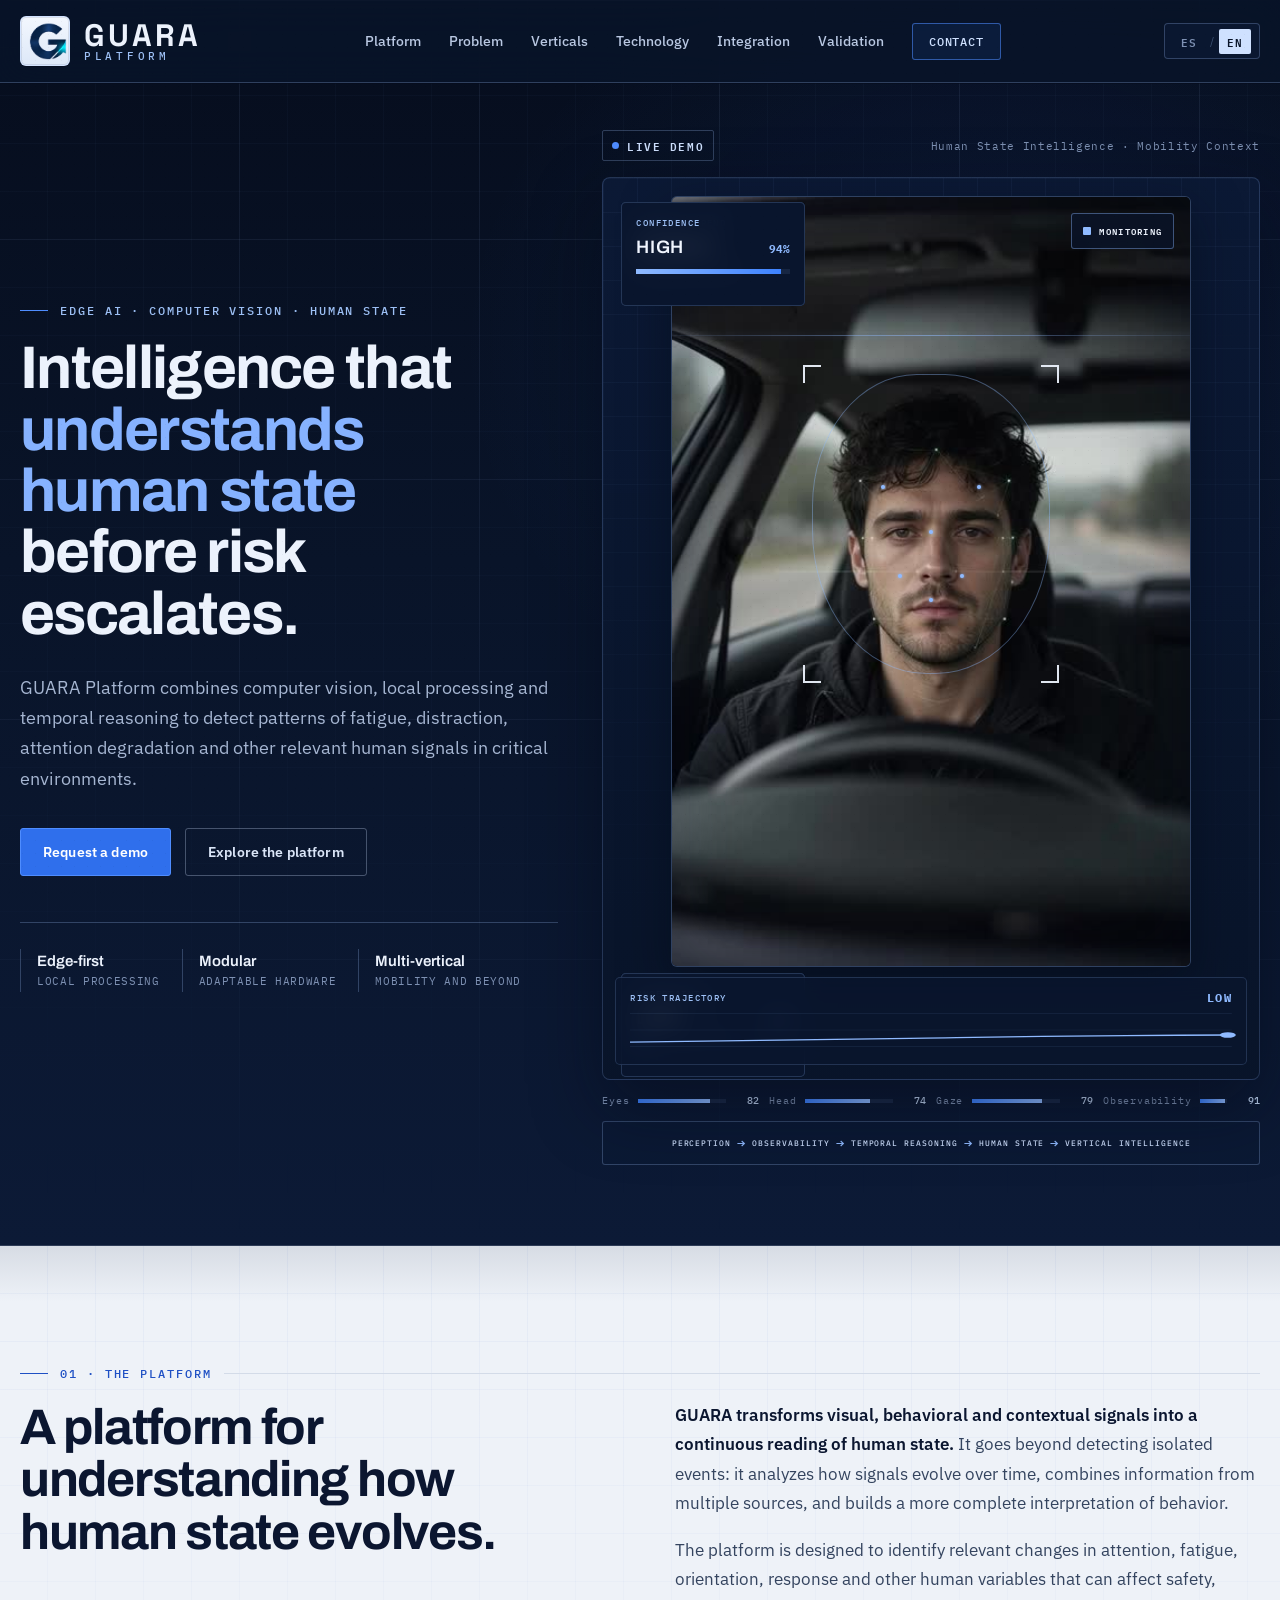
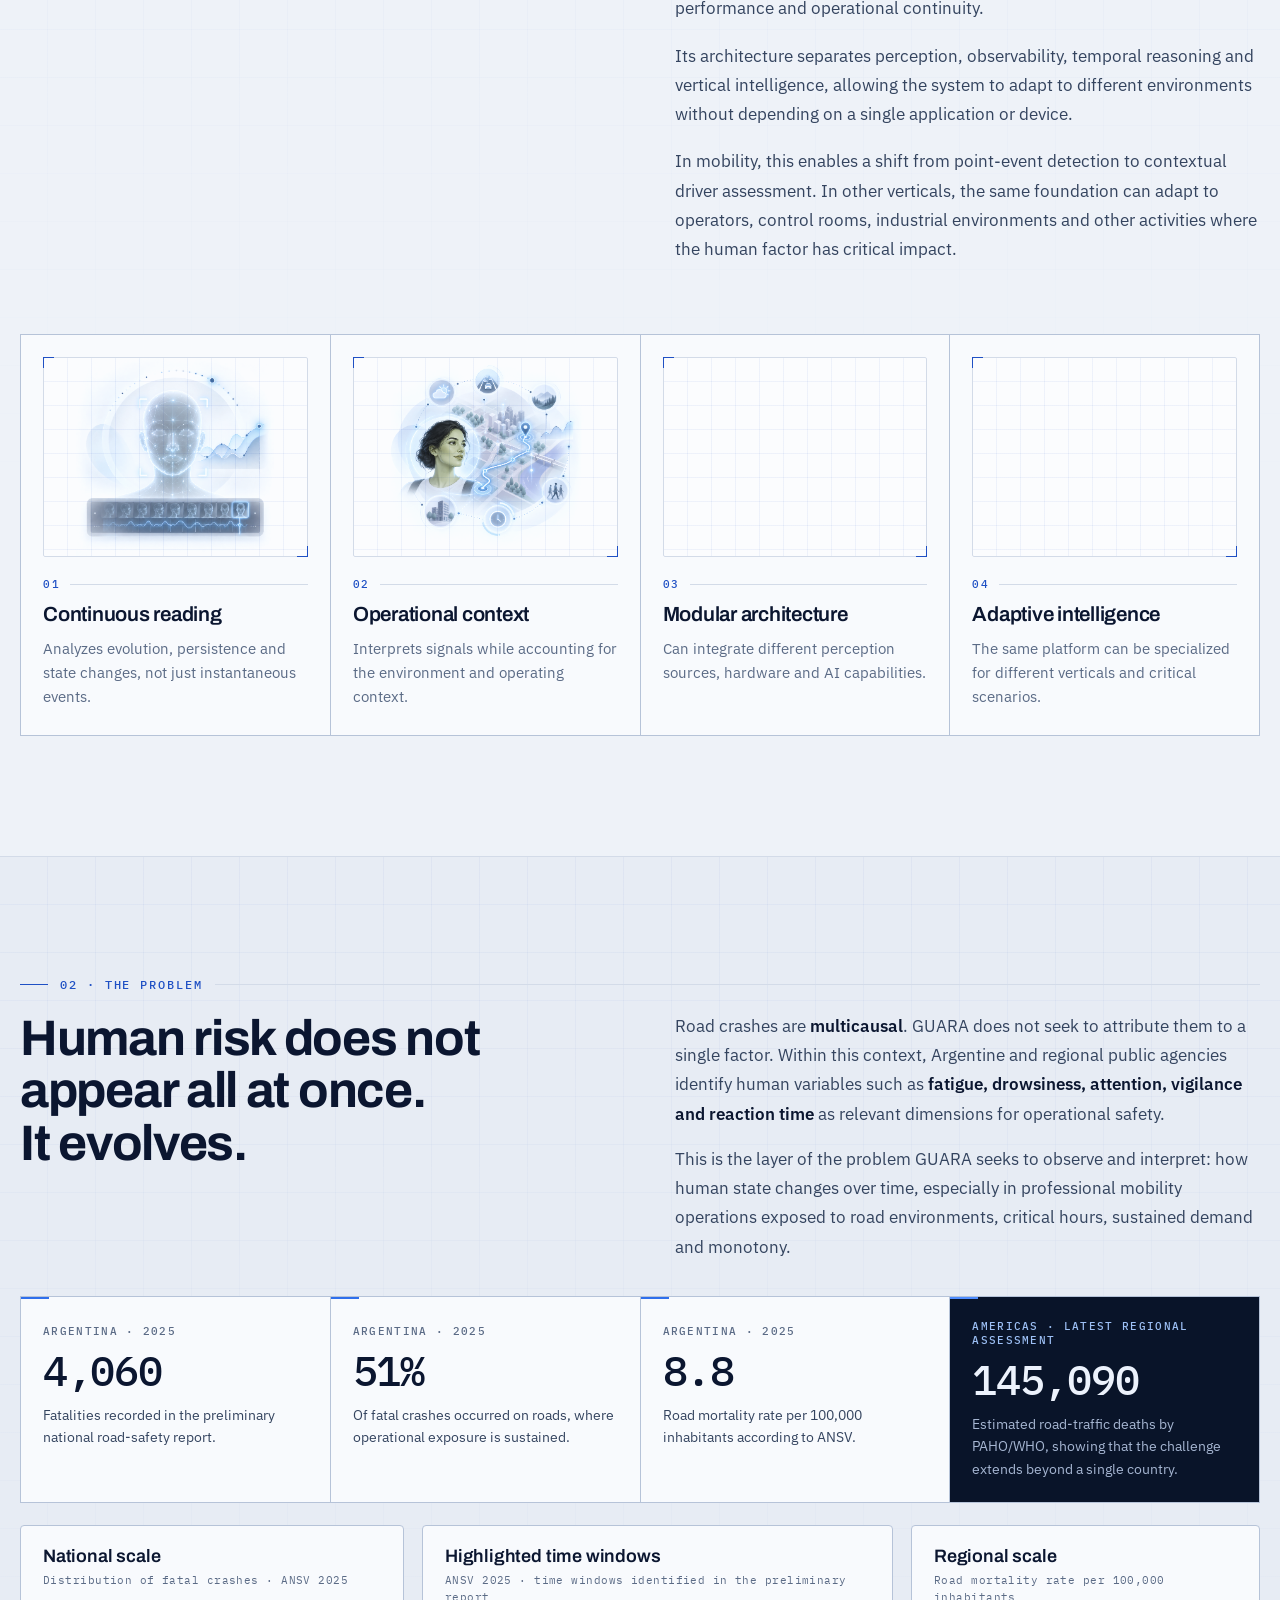
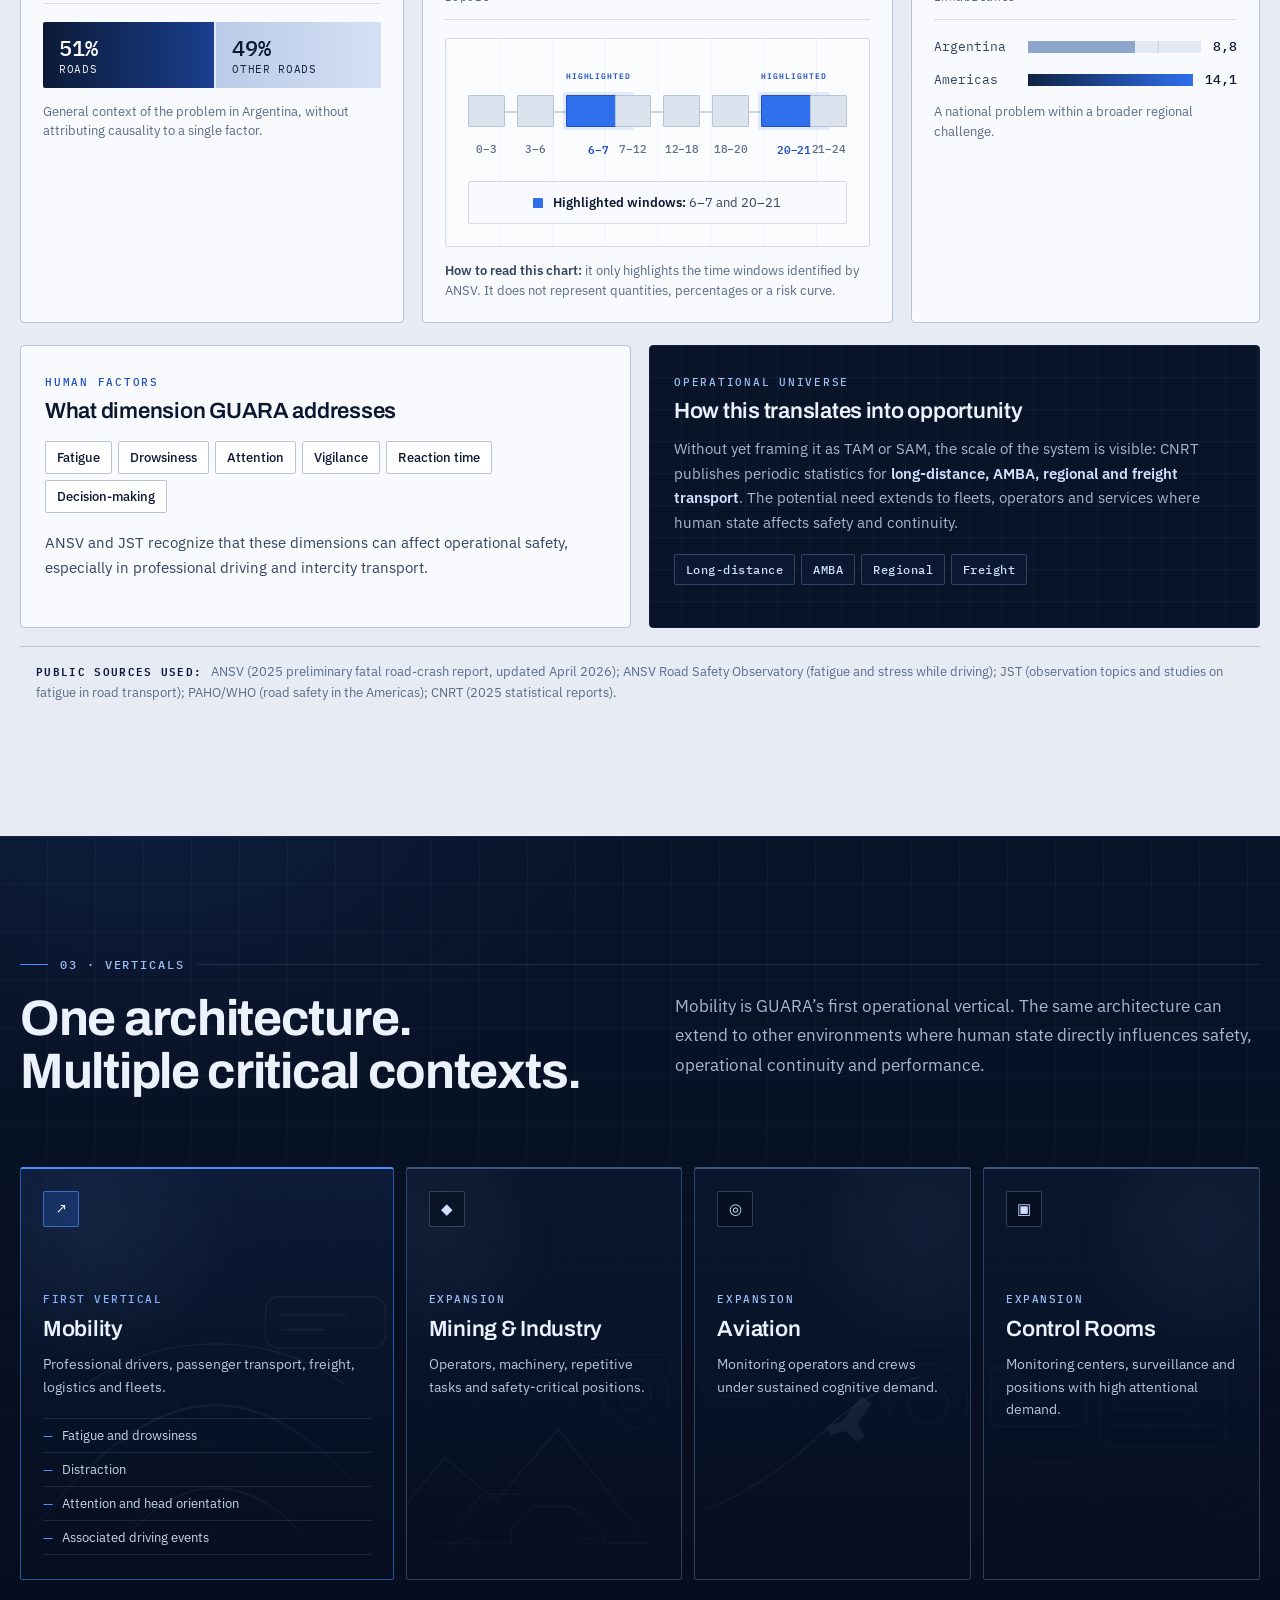
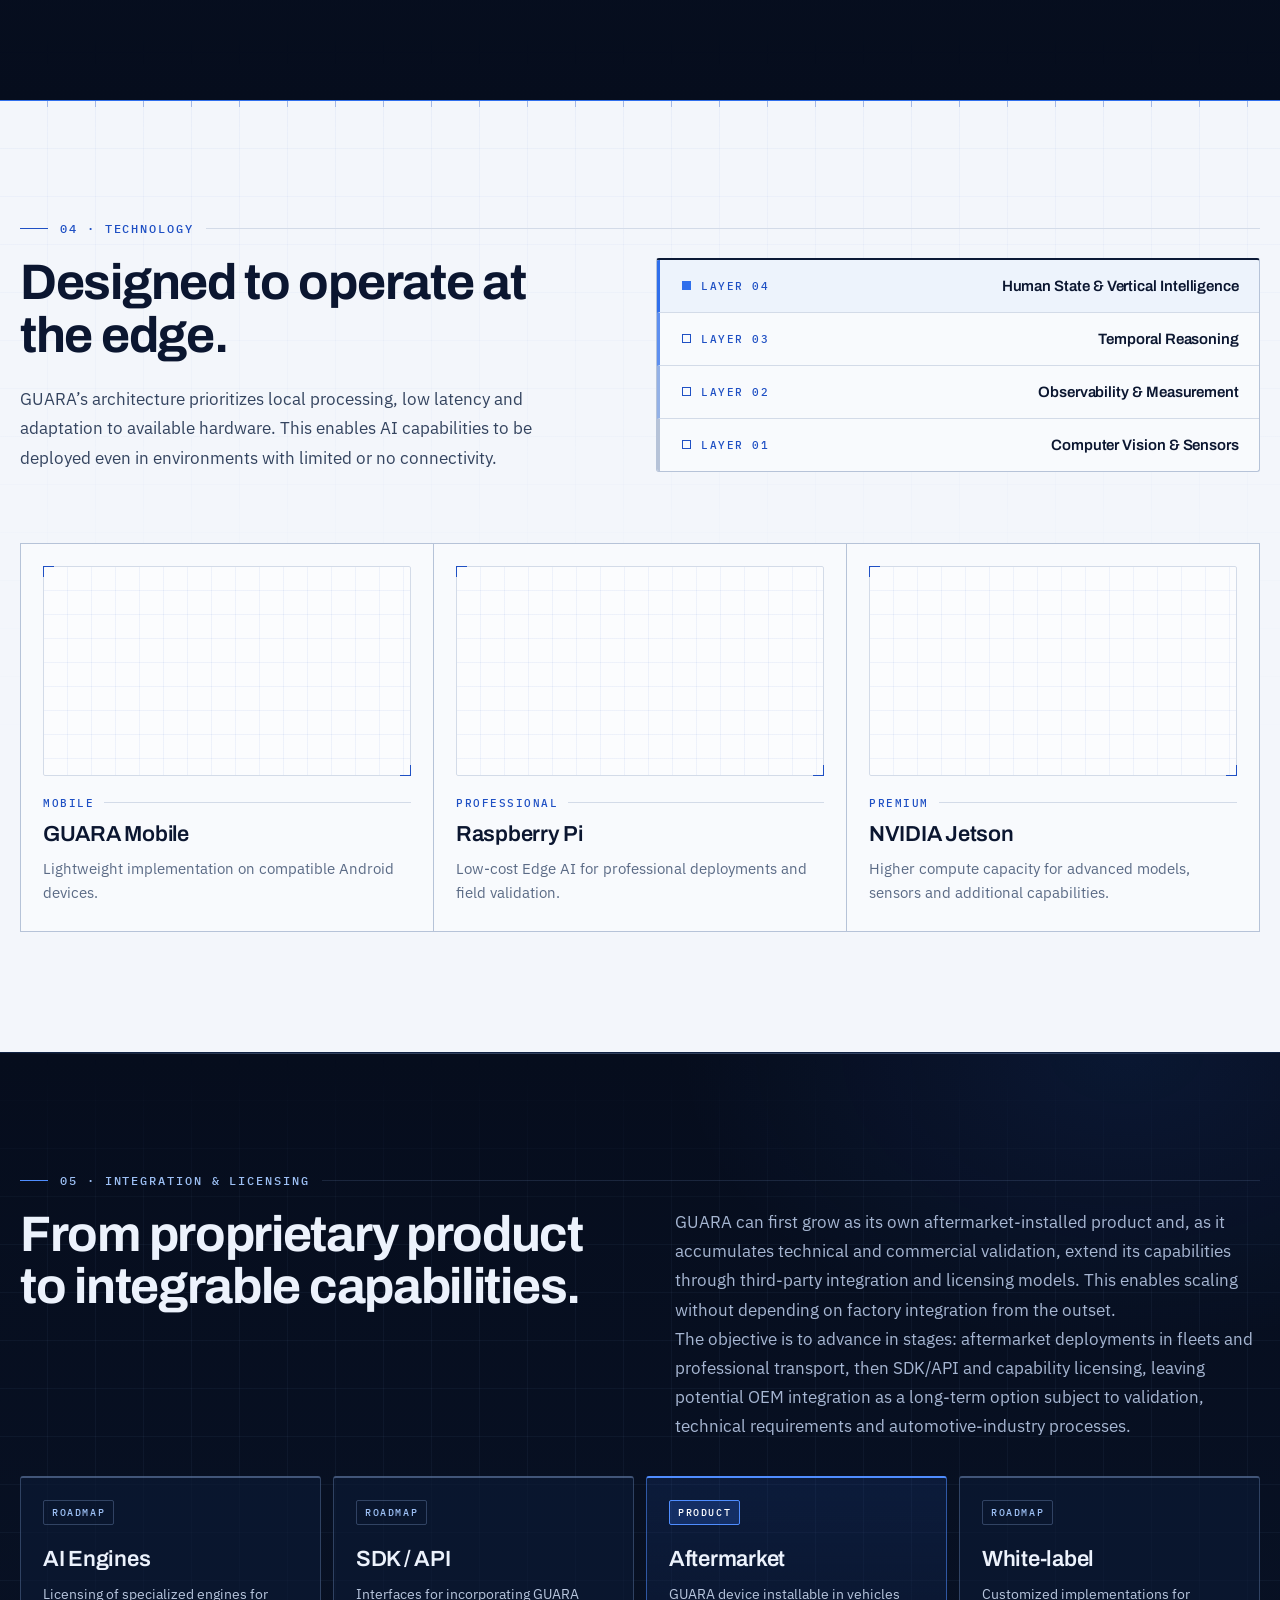
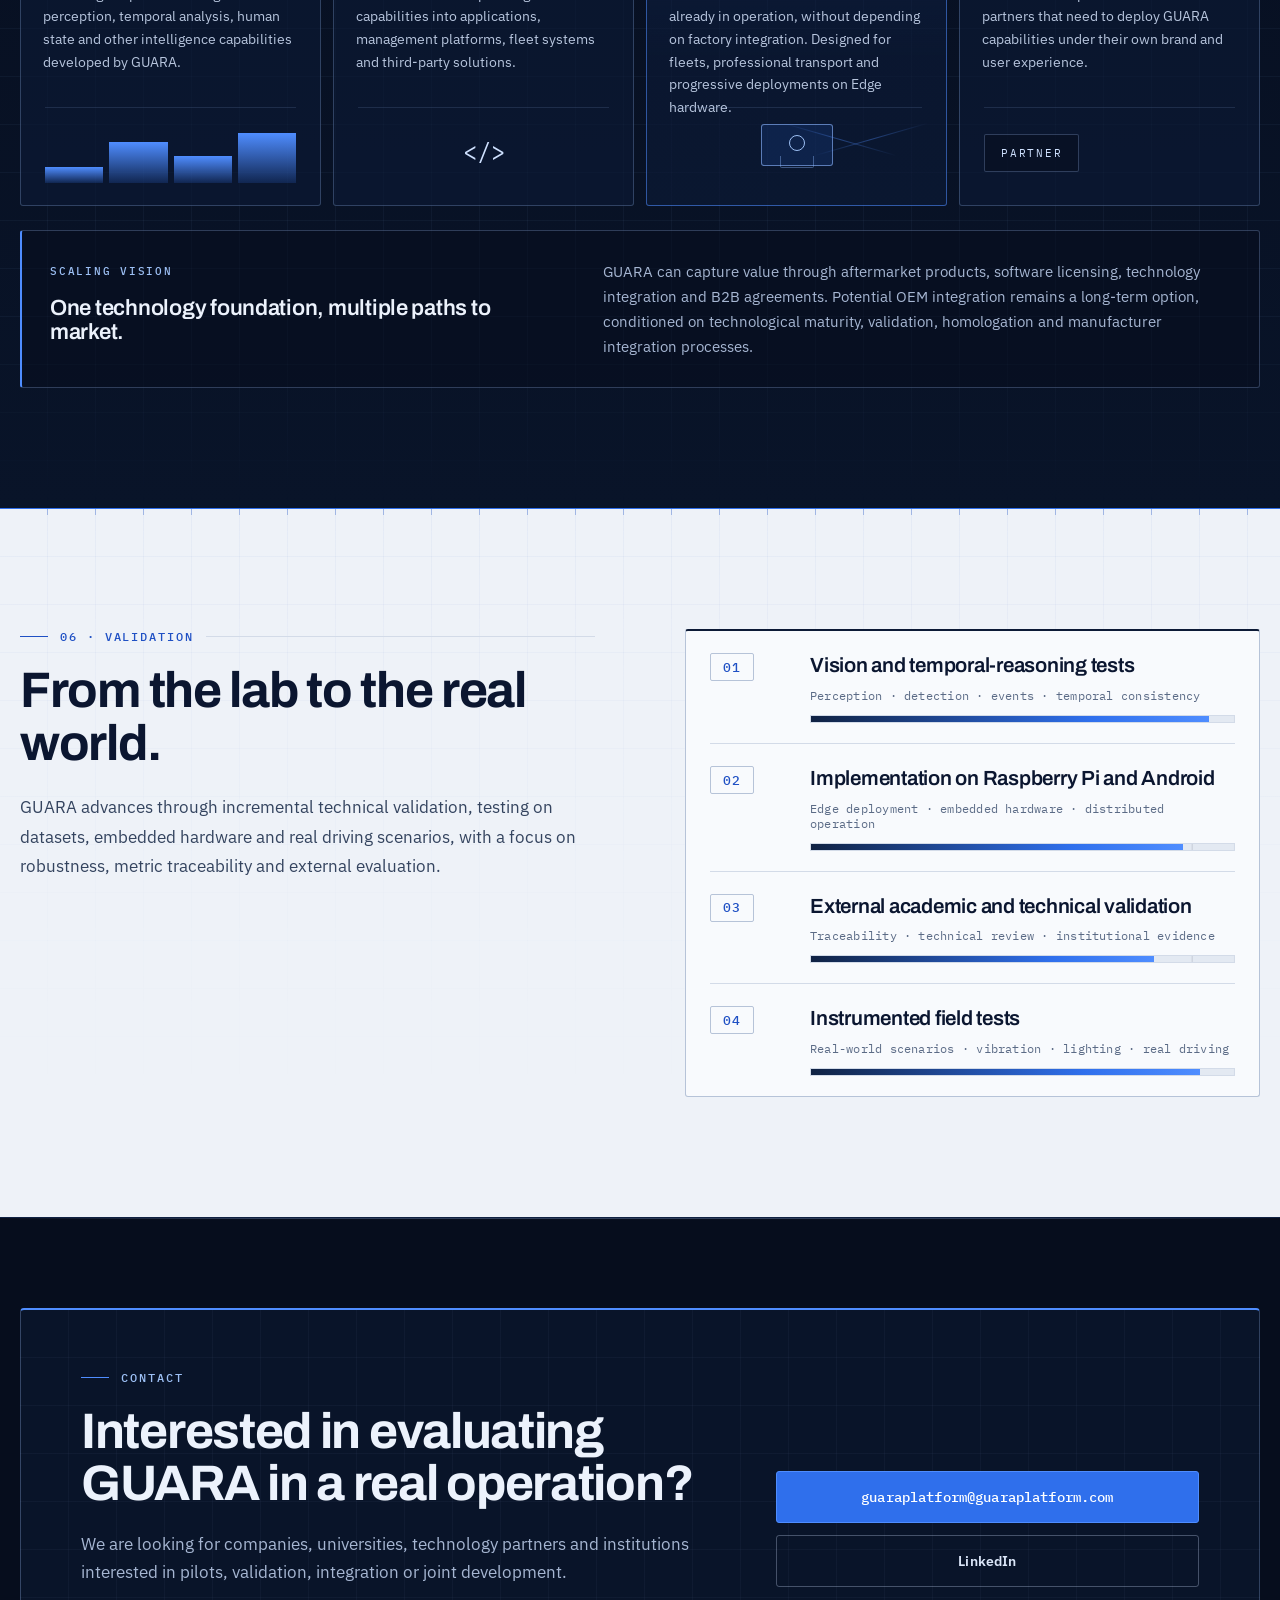
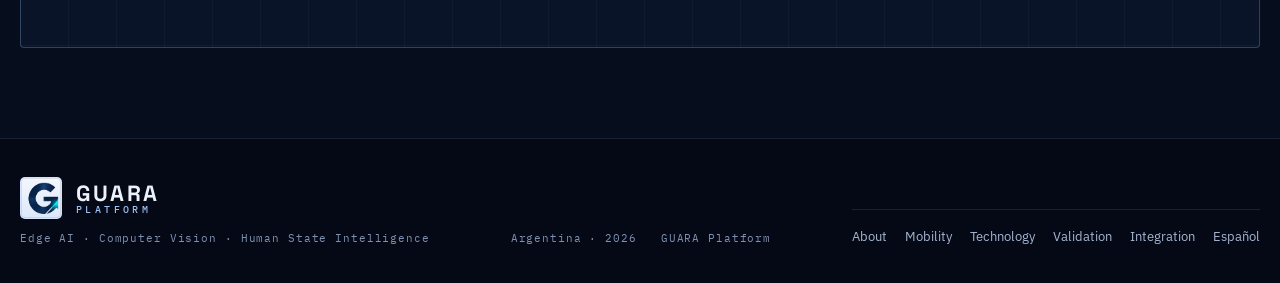
==== commit a741b21f: "feat: redesign GUARA Platform with V34 blue technical identity" ====
--- a/index.html
+++ b/index.html
@@ -7,8 +7,8 @@
 <title>GUARA Platform | Edge AI for Human State Intelligence</title>
 <link href="https://fonts.googleapis.com" rel="preconnect"/>
 <link crossorigin="" href="https://fonts.gstatic.com" rel="preconnect"/>
-<link href="https://fonts.googleapis.com/css2?family=Inter:wght@400;500;600;700;800&amp;family=Space+Grotesk:wght@500;600;700&amp;display=swap" rel="stylesheet"/>
-<link href="/styles.v31.css" rel="stylesheet"/><meta content="GUARA Platform develops Edge AI and computer vision for continuous human-state observability, temporal reasoning and safety-critical environments, starting with mobility." name="description"/><meta content="index, follow, max-image-preview:large, max-snippet:-1, max-video-preview:-1" name="robots"/><meta content="#07110f" name="theme-color"/><link href="https://guaraplatform.com/" rel="canonical"/><link href="/assets/favicon-64.png" rel="icon" type="image/png"/><meta content="website" property="og:type"/><meta content="GUARA Platform" property="og:site_name"/><meta content="GUARA Platform | Edge AI for Human State Intelligence" property="og:title"/><meta content="Edge AI and computer vision for continuous human-state observability, temporal reasoning and safety-critical environments." property="og:description"/><meta content="https://guaraplatform.com/" property="og:url"/><meta content="https://guaraplatform.com/assets/og-guara-platform.jpg" property="og:image"/><meta content="en_US" property="og:locale"/><meta content="summary_large_image" name="twitter:card"/><meta content="GUARA Platform | Edge AI for Human State Intelligence" name="twitter:title"/><meta content="Edge AI and computer vision for continuous human-state observability and safety-critical environments." name="twitter:description"/><meta content="https://guaraplatform.com/assets/og-guara-platform.jpg" name="twitter:image"/><link href="https://guaraplatform.com/" hreflang="en" rel="alternate"/><link href="https://guaraplatform.com/es/" hreflang="es" rel="alternate"/><link href="https://guaraplatform.com/" hreflang="x-default" rel="alternate"/><meta content="GUARA Platform" name="author"/><meta content="GUARA Platform" name="application-name"/><meta content="es_AR" property="og:locale:alternate"/><link href="/site.webmanifest" rel="manifest"/><script type="application/ld+json">{"@context":"https://schema.org","@graph":[{"@type":"Organization","@id":"https://guaraplatform.com/#organization","name":"GUARA Platform","url":"https://guaraplatform.com/","logo":{"@type":"ImageObject","url":"https://guaraplatform.com/assets/guara-platform-logo-official.png"},"description":"Edge AI and computer vision platform for continuous human-state observability, temporal reasoning and safety-critical environments.","sameAs":["https://linkedin.com/in/diegopedraza-seguridad"],"email":"guaraplatform@guaraplatform.com"},{"@type":"WebSite","@id":"https://guaraplatform.com/#website","url":"https://guaraplatform.com/","name":"GUARA Platform","publisher":{"@id":"https://guaraplatform.com/#organization"},"inLanguage":["en","es"]},{"@type":"WebPage","@id":"https://guaraplatform.com/#webpage","url":"https://guaraplatform.com/","name":"GUARA Platform | Edge AI for Human State Intelligence","isPartOf":{"@id":"https://guaraplatform.com/#website"},"about":{"@id":"https://guaraplatform.com/#organization"},"inLanguage":"en","dateModified":"2026-09-18"},{"@type":"VideoObject","@id":"https://guaraplatform.com/#demo-video","name":"GUARA Human State Intelligence live demo","description":"Short visual demonstration of GUARA Platform human-state monitoring in a mobility context.","thumbnailUrl":["https://guaraplatform.com/assets/video_poster.jpg"],"contentUrl":"https://guaraplatform.com/assets/guara-driver-loop.mp4","uploadDate":"2026-09-18","duration":"PT6S","isFamilyFriendly":true,"publisher":{"@id":"https://guaraplatform.com/#organization"}}]}</script></head>
+<link href="https://fonts.googleapis.com/css2?family=Archivo:wght@500;600;700;800&amp;family=IBM+Plex+Mono:wght@400;500;600&amp;family=IBM+Plex+Sans:wght@400;500;600;700&amp;family=Inter:wght@400;500;600;700;800&amp;family=Space+Grotesk:wght@500;600;700&amp;display=swap" rel="stylesheet"/>
+<link href="/styles.v34.css" rel="stylesheet"/><meta content="GUARA Platform develops Edge AI and computer vision for continuous human-state observability, temporal reasoning and safety-critical environments, starting with mobility." name="description"/><meta content="index, follow, max-image-preview:large, max-snippet:-1, max-video-preview:-1" name="robots"/><meta content="#091429" name="theme-color"/><link href="https://guaraplatform.com/" rel="canonical"/><link href="/assets/favicon-64.png" rel="icon" type="image/png"/><meta content="website" property="og:type"/><meta content="GUARA Platform" property="og:site_name"/><meta content="GUARA Platform | Edge AI for Human State Intelligence" property="og:title"/><meta content="Edge AI and computer vision for continuous human-state observability, temporal reasoning and safety-critical environments." property="og:description"/><meta content="https://guaraplatform.com/" property="og:url"/><meta content="https://guaraplatform.com/assets/og-guara-platform.jpg" property="og:image"/><meta content="en_US" property="og:locale"/><meta content="summary_large_image" name="twitter:card"/><meta content="GUARA Platform | Edge AI for Human State Intelligence" name="twitter:title"/><meta content="Edge AI and computer vision for continuous human-state observability and safety-critical environments." name="twitter:description"/><meta content="https://guaraplatform.com/assets/og-guara-platform.jpg" name="twitter:image"/><link href="https://guaraplatform.com/" hreflang="en" rel="alternate"/><link href="https://guaraplatform.com/es/" hreflang="es" rel="alternate"/><link href="https://guaraplatform.com/" hreflang="x-default" rel="alternate"/><meta content="GUARA Platform" name="author"/><meta content="GUARA Platform" name="application-name"/><meta content="es_AR" property="og:locale:alternate"/><link href="/site.webmanifest" rel="manifest"/><script type="application/ld+json">{"@context":"https://schema.org","@graph":[{"@type":"Organization","@id":"https://guaraplatform.com/#organization","name":"GUARA Platform","url":"https://guaraplatform.com/","logo":{"@type":"ImageObject","url":"https://guaraplatform.com/assets/guara-platform-logo-official.png"},"description":"Edge AI and computer vision platform for continuous human-state observability, temporal reasoning and safety-critical environments.","sameAs":["https://linkedin.com/in/diegopedraza-seguridad"],"email":"guaraplatform@guaraplatform.com"},{"@type":"WebSite","@id":"https://guaraplatform.com/#website","url":"https://guaraplatform.com/","name":"GUARA Platform","publisher":{"@id":"https://guaraplatform.com/#organization"},"inLanguage":["en","es"]},{"@type":"WebPage","@id":"https://guaraplatform.com/#webpage","url":"https://guaraplatform.com/","name":"GUARA Platform | Edge AI for Human State Intelligence","isPartOf":{"@id":"https://guaraplatform.com/#website"},"about":{"@id":"https://guaraplatform.com/#organization"},"inLanguage":"en","dateModified":"2026-09-18"},{"@type":"VideoObject","@id":"https://guaraplatform.com/#demo-video","name":"GUARA Human State Intelligence live demo","description":"Short visual demonstration of GUARA Platform human-state monitoring in a mobility context.","thumbnailUrl":["https://guaraplatform.com/assets/video_poster.jpg"],"contentUrl":"https://guaraplatform.com/assets/guara-driver-loop.mp4","uploadDate":"2026-09-18","duration":"PT6S","isFamilyFriendly":true,"publisher":{"@id":"https://guaraplatform.com/#organization"}}]}</script></head>
 <body><noscript>GUARA Platform works best with JavaScript enabled. Core information remains available on this page.</noscript>
 <div class="noise"></div>
 <header class="nav-wrap">
--- a/styles.v34.css
+++ b/styles.v34.css
@@ -0,0 +1,5339 @@
+
+* {
+  box-sizing: border-box;
+  margin: 0;
+  padding: 0;
+}
+
+:root {
+  --bg: #07110f;
+  --bg-soft: #0c1815;
+  --panel: #111e1a;
+  --text: #edf7f2;
+  --muted: #9fb6ac;
+  --line: rgba(255,255,255,.10);
+  --accent: #8fffc6;
+  --accent-2: #3ddf94;
+  --white: #ffffff;
+  --ink: #0a1210;
+}
+
+html {
+  scroll-behavior: smooth;
+}
+
+body {
+  font-family: "Inter", sans-serif;
+  background: #f4f7f5;
+  color: #0d1713;
+  overflow-x: hidden;
+}
+
+.noise {
+  position: fixed;
+  inset: 0;
+  pointer-events: none;
+  opacity: .035;
+  z-index: 1000;
+  background-image:
+    radial-gradient(circle at 20% 30%, #000 0 0.55px, transparent 0.7px),
+    radial-gradient(circle at 70% 65%, #000 0 0.45px, transparent 0.6px);
+  background-size: 10px 10px, 13px 13px;
+}
+
+.container {
+  width: min(1180px, calc(100% - 40px));
+  margin: 0 auto;
+}
+
+.nav-wrap {
+  position: fixed;
+  top: 0;
+  left: 0;
+  width: 100%;
+  z-index: 100;
+  backdrop-filter: blur(18px);
+  background: rgba(5, 15, 12, .74);
+  border-bottom: 1px solid rgba(255,255,255,.08);
+}
+
+.nav {
+  min-height: 76px;
+  display: flex;
+  align-items: center;
+  justify-content: space-between;
+}
+
+.brand {
+  color: #fff;
+  text-decoration: none;
+  display: flex;
+  align-items: center;
+  gap: 12px;
+}
+
+.brand-mark {
+  width: 34px;
+  height: 34px;
+  display: grid;
+  place-items: center;
+  border-radius: 10px;
+  background: linear-gradient(135deg, var(--accent), var(--accent-2));
+  color: #04100b;
+  font-family: "Space Grotesk", sans-serif;
+  font-weight: 800;
+}
+
+.brand-text {
+  letter-spacing: .08em;
+  font-size: 15px;
+  font-weight: 600;
+}
+
+.brand-text strong {
+  color: var(--accent);
+}
+
+.nav-links {
+  display: flex;
+  align-items: center;
+  gap: 28px;
+}
+
+.nav-links a {
+  color: #bcd0c7;
+  text-decoration: none;
+  font-size: 14px;
+  transition: .25s ease;
+}
+
+.nav-links a:hover {
+  color: #fff;
+}
+
+.nav-cta {
+  border: 1px solid rgba(143,255,198,.35);
+  padding: 10px 16px;
+  border-radius: 999px;
+}
+
+.menu-btn {
+  display: none;
+  background: none;
+  border: 0;
+  color: #fff;
+  font-size: 25px;
+}
+
+.hero {
+  min-height: 100vh;
+  background:
+    radial-gradient(circle at 80% 30%, rgba(61,223,148,.16), transparent 30%),
+    linear-gradient(180deg, #06100d, #091612);
+  color: var(--text);
+  display: flex;
+  align-items: center;
+  padding: 130px 0 80px;
+  position: relative;
+  overflow: hidden;
+}
+
+.hero-grid {
+  display: grid;
+  grid-template-columns: 1.08fr .92fr;
+  gap: 80px;
+  align-items: center;
+}
+
+.eyebrow,
+.section-kicker {
+  font-size: 12px;
+  letter-spacing: .18em;
+  font-weight: 800;
+  color: #308c65;
+  margin-bottom: 20px;
+}
+
+.hero .eyebrow {
+  color: var(--accent);
+}
+
+.hero h1,
+.section h2 {
+  font-family: "Space Grotesk", sans-serif;
+  letter-spacing: -.04em;
+}
+
+.hero h1 {
+  font-size: clamp(48px, 6vw, 82px);
+  line-height: .98;
+  max-width: 800px;
+}
+
+.hero h1 span {
+  color: var(--accent);
+  display: block;
+}
+
+.hero-lead {
+  max-width: 680px;
+  color: #aac0b6;
+  font-size: 18px;
+  line-height: 1.7;
+  margin-top: 28px;
+}
+
+.hero-actions {
+  display: flex;
+  gap: 14px;
+  margin-top: 34px;
+  flex-wrap: wrap;
+}
+
+.btn {
+  text-decoration: none;
+  display: inline-flex;
+  align-items: center;
+  justify-content: center;
+  min-height: 50px;
+  padding: 0 22px;
+  border-radius: 10px;
+  font-weight: 700;
+  font-size: 14px;
+  transition: transform .2s ease, box-shadow .2s ease, background .2s ease;
+}
+
+.btn:hover {
+  transform: translateY(-2px);
+}
+
+.btn-primary {
+  color: #04100b;
+  background: linear-gradient(135deg, var(--accent), var(--accent-2));
+  box-shadow: 0 10px 35px rgba(61,223,148,.18);
+}
+
+.btn-secondary {
+  color: #dfeae5;
+  border: 1px solid rgba(255,255,255,.16);
+  background: rgba(255,255,255,.04);
+}
+
+.hero-proof {
+  display: flex;
+  gap: 30px;
+  margin-top: 46px;
+  padding-top: 26px;
+  border-top: 1px solid rgba(255,255,255,.08);
+}
+
+.hero-proof div {
+  display: flex;
+  flex-direction: column;
+  gap: 5px;
+}
+
+.hero-proof strong {
+  color: #fff;
+  font-size: 14px;
+}
+
+.hero-proof span {
+  color: #7e968c;
+  font-size: 12px;
+}
+
+.system-card {
+  border: 1px solid rgba(143,255,198,.2);
+  background: rgba(12, 25, 21, .83);
+  border-radius: 24px;
+  padding: 16px;
+  box-shadow: 0 30px 80px rgba(0,0,0,.35);
+}
+
+.system-top {
+  display: flex;
+  align-items: center;
+  gap: 10px;
+  color: #9fb6ac;
+  font-size: 10px;
+  letter-spacing: .1em;
+  padding: 4px 6px 14px;
+}
+
+.system-top small {
+  margin-left: auto;
+  color: var(--accent);
+}
+
+.live-dot {
+  width: 8px;
+  height: 8px;
+  border-radius: 50%;
+  background: var(--accent);
+  box-shadow: 0 0 18px var(--accent);
+}
+
+.driver-frame {
+  height: 390px;
+  border-radius: 16px;
+  position: relative;
+  overflow: hidden;
+  background:
+    linear-gradient(rgba(143,255,198,.05) 1px, transparent 1px),
+    linear-gradient(90deg, rgba(143,255,198,.05) 1px, transparent 1px),
+    radial-gradient(circle at center, rgba(143,255,198,.09), transparent 42%),
+    #09130f;
+  background-size: 32px 32px, 32px 32px, auto, auto;
+}
+
+.scan-line {
+  position: absolute;
+  top: 15%;
+  left: 0;
+  height: 1px;
+  width: 100%;
+  background: linear-gradient(90deg, transparent, var(--accent), transparent);
+  box-shadow: 0 0 18px var(--accent);
+  animation: scan 4s linear infinite;
+}
+
+@keyframes scan {
+  0% { top: 10%; opacity: 0; }
+  10% { opacity: 1; }
+  90% { opacity: 1; }
+  100% { top: 90%; opacity: 0; }
+}
+
+.face-ring {
+  position: absolute;
+  width: 150px;
+  height: 200px;
+  border: 1px solid rgba(143,255,198,.7);
+  border-radius: 45% 45% 42% 42%;
+  left: 50%;
+  top: 48%;
+  transform: translate(-50%,-50%);
+  box-shadow: 0 0 25px rgba(143,255,198,.08);
+}
+
+.point {
+  width: 6px;
+  height: 6px;
+  border-radius: 50%;
+  background: var(--accent);
+  position: absolute;
+  z-index: 2;
+  box-shadow: 0 0 14px var(--accent);
+}
+
+.p1 { left: 44%; top: 42%; }
+.p2 { left: 56%; top: 42%; }
+.p3 { left: 50%; top: 50%; }
+.p4 { left: 45%; top: 58%; }
+.p5 { left: 55%; top: 58%; }
+
+.hud {
+  position: absolute;
+  border-left: 2px solid var(--accent);
+  background: rgba(7,17,15,.7);
+  backdrop-filter: blur(6px);
+  padding: 9px 12px;
+  min-width: 98px;
+}
+
+.hud span,
+.signal-row span {
+  display: block;
+  font-size: 9px;
+  letter-spacing: .12em;
+  color: #789087;
+}
+
+.hud strong {
+  display: block;
+  margin-top: 4px;
+  font-size: 12px;
+  color: #dfffee;
+}
+
+.hud-a { top: 55px; left: 18px; }
+.hud-b { top: 120px; right: 18px; }
+.hud-c { bottom: 28px; left: 20px; }
+
+.signal-row {
+  display: grid;
+  grid-template-columns: repeat(3,1fr);
+  gap: 14px;
+  padding: 18px 4px 4px;
+}
+
+.signal-row i {
+  display: block;
+  margin-top: 7px;
+  height: 4px;
+  background: rgba(255,255,255,.07);
+  border-radius: 99px;
+  overflow: hidden;
+}
+
+.signal-row i::after {
+  content: "";
+  display: block;
+  width: var(--w);
+  height: 100%;
+  background: var(--accent);
+}
+
+.section {
+  padding: 120px 0;
+}
+
+.split {
+  display: grid;
+  grid-template-columns: 1fr 1fr;
+  gap: 70px;
+  align-items: start;
+}
+
+.section h2 {
+  font-size: clamp(38px, 5vw, 64px);
+  line-height: 1.04;
+}
+
+.section-text {
+  color: #53635c;
+  font-size: 17px;
+  line-height: 1.8;
+}
+
+.feature-grid {
+  display: grid;
+  grid-template-columns: repeat(4,1fr);
+  gap: 16px;
+  margin-top: 70px;
+}
+
+.feature-card {
+  background: #fff;
+  border: 1px solid #e1e8e4;
+  border-radius: 18px;
+  padding: 28px;
+  min-height: 250px;
+  transition: transform .2s ease, box-shadow .2s ease;
+}
+
+.feature-card:hover,
+.platform-card:hover {
+  transform: translateY(-4px);
+  box-shadow: 0 18px 50px rgba(10,25,20,.08);
+}
+
+.card-number {
+  font-family: "Space Grotesk";
+  font-size: 12px;
+  color: #3d7d60;
+}
+
+.feature-card h3 {
+  margin-top: 75px;
+  font-size: 22px;
+}
+
+.feature-card p {
+  margin-top: 12px;
+  color: #63716b;
+  font-size: 14px;
+  line-height: 1.7;
+}
+
+.dark-block {
+  background: #081310;
+  color: #edf7f2;
+}
+
+.section-kicker.light {
+  color: var(--accent);
+}
+
+.muted {
+  color: #8ca299;
+}
+
+.vertical-grid {
+  display: grid;
+  grid-template-columns: 1.35fr repeat(3,1fr);
+  gap: 16px;
+  margin-top: 70px;
+}
+
+.vertical-card {
+  padding: 28px;
+  border-radius: 18px;
+  border: 1px solid rgba(255,255,255,.1);
+  background: rgba(255,255,255,.025);
+  min-height: 370px;
+}
+
+.vertical-card.active {
+  background: linear-gradient(180deg, rgba(143,255,198,.11), rgba(255,255,255,.025));
+  border-color: rgba(143,255,198,.34);
+}
+
+.vertical-icon {
+  width: 44px;
+  height: 44px;
+  display: grid;
+  place-items: center;
+  border: 1px solid rgba(143,255,198,.26);
+  border-radius: 12px;
+  color: var(--accent);
+  margin-bottom: 60px;
+}
+
+.vertical-card > span,
+.platform-card > span {
+  font-size: 10px;
+  letter-spacing: .14em;
+  color: var(--accent);
+  font-weight: 800;
+}
+
+.vertical-card h3,
+.platform-card h3 {
+  margin-top: 10px;
+  font-size: 24px;
+}
+
+.vertical-card p {
+  margin-top: 12px;
+  color: #91a69d;
+  line-height: 1.65;
+  font-size: 14px;
+}
+
+.vertical-card ul {
+  list-style: none;
+  margin-top: 22px;
+  display: grid;
+  gap: 10px;
+  color: #b5c7bf;
+  font-size: 13px;
+}
+
+.vertical-card li::before {
+  content: "—";
+  color: var(--accent);
+  margin-right: 9px;
+}
+
+.tech-layout {
+  display: grid;
+  grid-template-columns: .95fr 1.05fr;
+  gap: 90px;
+  align-items: center;
+}
+
+.tech-copy .section-text {
+  margin-top: 24px;
+}
+
+.stack {
+  display: flex;
+  flex-direction: column;
+  gap: 10px;
+}
+
+.stack-item {
+  padding: 20px 22px;
+  background: #fff;
+  border: 1px solid #dfe7e3;
+  border-radius: 14px;
+  display: flex;
+  justify-content: space-between;
+  gap: 30px;
+  align-items: center;
+}
+
+.stack-item span {
+  font-size: 10px;
+  letter-spacing: .13em;
+  color: #4c896b;
+  font-weight: 800;
+}
+
+.stack-item strong {
+  font-size: 14px;
+  text-align: right;
+}
+
+.platforms {
+  margin-top: 70px;
+  display: grid;
+  grid-template-columns: repeat(3,1fr);
+  gap: 16px;
+}
+
+.platform-card {
+  background: #fff;
+  padding: 28px;
+  border-radius: 18px;
+  border: 1px solid #e0e8e4;
+  transition: .2s ease;
+}
+
+.platform-card p {
+  margin-top: 12px;
+  color: #65736d;
+  line-height: 1.6;
+  font-size: 14px;
+}
+
+.validation {
+  background: #e9f0ec;
+}
+
+.validation-grid {
+  display: grid;
+  grid-template-columns: 1fr 1fr;
+  gap: 90px;
+}
+
+.validation .section-text {
+  margin-top: 24px;
+}
+
+.validation-list {
+  display: flex;
+  flex-direction: column;
+}
+
+.validation-row {
+  display: grid;
+  grid-template-columns: 60px 1fr;
+  gap: 18px;
+  padding: 25px 0;
+  border-bottom: 1px solid #c9d6cf;
+}
+
+.validation-row strong {
+  color: #287452;
+  font-family: "Space Grotesk";
+}
+
+.validation-row span {
+  font-weight: 600;
+}
+
+.cta-section {
+  background: #07110f;
+  padding: 90px 0;
+}
+
+.cta-card {
+  border: 1px solid rgba(143,255,198,.25);
+  background:
+    radial-gradient(circle at 80% 40%, rgba(61,223,148,.13), transparent 35%),
+    #0c1915;
+  border-radius: 28px;
+  padding: 60px;
+  color: #fff;
+  display: grid;
+  grid-template-columns: 1.2fr .8fr;
+  gap: 60px;
+  align-items: end;
+}
+
+.cta-card h2 {
+  max-width: 760px;
+}
+
+.cta-card p {
+  margin-top: 20px;
+  color: #97aaa2;
+  line-height: 1.7;
+  max-width: 700px;
+}
+
+.cta-actions {
+  display: flex;
+  flex-direction: column;
+  gap: 12px;
+}
+
+.light-btn {
+  width: 100%;
+}
+
+.dark-btn {
+  width: 100%;
+}
+
+footer {
+  background: #040a08;
+  color: #8da198;
+  border-top: 1px solid rgba(255,255,255,.07);
+  padding: 38px 0;
+}
+
+.footer-grid {
+  display: flex;
+  justify-content: space-between;
+  gap: 30px;
+  align-items: end;
+}
+
+.footer-brand {
+  margin-bottom: 12px;
+}
+
+footer p,
+.footer-right {
+  font-size: 12px;
+}
+
+.footer-right {
+  display: flex;
+  gap: 24px;
+}
+
+.reveal {
+  opacity: 0;
+  transform: translateY(18px);
+  transition: opacity .7s ease, transform .7s ease;
+}
+
+.reveal.visible {
+  opacity: 1;
+  transform: translateY(0);
+}
+
+.reveal-delay {
+  transition-delay: .12s;
+}
+
+@media (max-width: 980px) {
+  .hero-grid,
+  .split,
+  .tech-layout,
+  .validation-grid,
+  .cta-card {
+    grid-template-columns: 1fr;
+  }
+
+  .hero-grid {
+    gap: 45px;
+  }
+
+  .hero-visual {
+    max-width: 650px;
+    width: 100%;
+  }
+
+  .feature-grid {
+    grid-template-columns: repeat(2,1fr);
+  }
+
+  .vertical-grid {
+    grid-template-columns: repeat(2,1fr);
+  }
+
+  .platforms {
+    grid-template-columns: 1fr;
+  }
+
+  .cta-actions {
+    flex-direction: row;
+  }
+}
+
+@media (max-width: 720px) {
+  .container {
+    width: min(100% - 28px, 1180px);
+  }
+
+  .menu-btn {
+    display: block;
+    cursor: pointer;
+  }
+
+  .nav-links {
+    position: absolute;
+    left: 14px;
+    right: 14px;
+    top: 68px;
+    background: #0a1612;
+    border: 1px solid rgba(255,255,255,.1);
+    border-radius: 16px;
+    padding: 18px;
+    flex-direction: column;
+    align-items: stretch;
+    gap: 8px;
+    opacity: 0;
+    pointer-events: none;
+    transform: translateY(-8px);
+    transition: .2s ease;
+  }
+
+  .nav-links.open {
+    opacity: 1;
+    pointer-events: auto;
+    transform: translateY(0);
+  }
+
+  .nav-links a {
+    padding: 10px 8px;
+  }
+
+  .hero {
+    padding-top: 120px;
+  }
+
+  .hero h1 {
+    font-size: 48px;
+  }
+
+  .hero-proof {
+    display: grid;
+    grid-template-columns: repeat(3,1fr);
+    gap: 12px;
+  }
+
+  .driver-frame {
+    height: 310px;
+  }
+
+  .section {
+    padding: 82px 0;
+  }
+
+  .feature-grid,
+  .vertical-grid {
+    grid-template-columns: 1fr;
+  }
+
+  .feature-card {
+    min-height: 210px;
+  }
+
+  .feature-card h3 {
+    margin-top: 50px;
+  }
+
+  .vertical-card {
+    min-height: 300px;
+  }
+
+  .vertical-icon {
+    margin-bottom: 40px;
+  }
+
+  .stack-item {
+    flex-direction: column;
+    align-items: flex-start;
+    gap: 6px;
+  }
+
+  .stack-item strong {
+    text-align: left;
+  }
+
+  .cta-card {
+    padding: 35px 25px;
+  }
+
+  .cta-actions {
+    flex-direction: column;
+  }
+
+  .footer-grid {
+    flex-direction: column;
+    align-items: flex-start;
+  }
+
+  .footer-right {
+    flex-direction: column;
+    gap: 8px;
+  }
+}
+
+
+/* ===== GUARA HERO V3: live video + platform intelligence HUD ===== */
+.hero-monitor-v3 { --hud:#84f7c0; --hud2:#39d98a; --warn:#ffbf47; --danger:#ff4d5f; }
+.guara-demo-shell { position:relative; min-height:630px; padding:18px 186px 112px; border:1px solid rgba(132,247,192,.16); border-radius:28px; background:linear-gradient(180deg,rgba(6,18,14,.84),rgba(4,11,9,.94)); box-shadow:0 32px 90px rgba(0,0,0,.35); overflow:hidden; }
+.guara-demo-shell::before { content:""; position:absolute; inset:0; pointer-events:none; background-image:linear-gradient(rgba(132,247,192,.035) 1px,transparent 1px),linear-gradient(90deg,rgba(132,247,192,.035) 1px,transparent 1px); background-size:34px 34px; mask-image:linear-gradient(to bottom,#000,transparent 94%); }
+.video-core { position:relative; width:min(100%,360px); margin:0 auto; aspect-ratio:464/688; border-radius:22px; overflow:hidden; border:1px solid rgba(132,247,192,.26); background:#050a08; box-shadow:0 24px 70px rgba(0,0,0,.5),0 0 40px rgba(57,217,138,.06); transition:border-color .45s ease,box-shadow .45s ease; }
+.guara-video { width:100%; height:100%; display:block; object-fit:cover; }
+.video-vignette { position:absolute; inset:0; box-shadow:inset 0 0 85px rgba(0,0,0,.42); pointer-events:none; }
+.scan-beam { position:absolute; left:-8%; width:116%; height:2px; top:18%; background:linear-gradient(90deg,transparent,var(--hud),transparent); box-shadow:0 0 20px rgba(132,247,192,.75); opacity:.75; animation:scanV3 3.1s linear infinite; pointer-events:none; }
+@keyframes scanV3 { 0%{top:14%;opacity:.15} 15%{opacity:.8} 85%{opacity:.7} 100%{top:86%;opacity:.1} }
+.face-reticle { position:absolute; width:46%; height:39%; left:27%; top:23%; border:1px solid rgba(132,247,192,.34); border-radius:44% 44% 48% 48%; filter:drop-shadow(0 0 9px rgba(132,247,192,.35)); pointer-events:none; animation:reticlePulse 2.2s ease-in-out infinite; }
+@keyframes reticlePulse { 0%,100%{opacity:.68;transform:scale(1)} 50%{opacity:1;transform:scale(1.012)} }
+.reticle-corner { position:absolute; width:22px; height:22px; border-color:var(--hud); opacity:.95; }
+.rc1{left:-10px;top:-10px;border-left:2px solid;border-top:2px solid}.rc2{right:-10px;top:-10px;border-right:2px solid;border-top:2px solid}.rc3{left:-10px;bottom:-10px;border-left:2px solid;border-bottom:2px solid}.rc4{right:-10px;bottom:-10px;border-right:2px solid;border-bottom:2px solid}
+.landmark { position:absolute; width:5px; height:5px; border-radius:50%; background:var(--hud); box-shadow:0 0 9px var(--hud); }
+.l1{left:29%;top:37%}.l2{right:29%;top:37%}.l3{left:49%;top:52%}.l4{left:36%;top:67%}.l5{right:36%;top:67%}.l6{left:49%;top:75%}
+.risk-wash { position:absolute; inset:0; pointer-events:none; background:radial-gradient(circle at 50% 42%,transparent 30%,rgba(255,77,95,0) 72%); transition:background .45s ease; }
+.alert-chip { position:absolute; top:16px; right:16px; display:flex; align-items:center; gap:8px; padding:9px 11px; border-radius:999px; background:rgba(5,15,12,.66); border:1px solid rgba(132,247,192,.28); backdrop-filter:blur(8px); transition:.35s ease; }
+.alert-chip span { width:8px;height:8px;border-radius:50%;background:var(--hud);box-shadow:0 0 12px var(--hud); }
+.alert-chip strong { font-size:9px;letter-spacing:.14em;color:#eafff4; }
+.intel-card { position:absolute; width:170px; min-height:108px; padding:14px 14px 13px; border-radius:16px; background:rgba(7,18,14,.83); border:1px solid rgba(132,247,192,.14); backdrop-filter:blur(12px); box-shadow:0 12px 32px rgba(0,0,0,.2); transition:border-color .35s ease,transform .35s ease,background .35s ease; }
+.intel-left{left:14px}.intel-right{right:14px}.intel-a{top:38px}.intel-b{top:164px}.intel-c{top:290px}
+.intel-label { display:block;font-size:9px;letter-spacing:.16em;color:#73cda8;font-weight:800;margin-bottom:9px; }
+.intel-card strong { display:block;color:#f4fff9;font-size:18px;letter-spacing:.04em; }
+.intel-card small { display:block;color:#839b91;font-size:11px;line-height:1.35;margin-top:6px; }
+.intel-inline { display:flex;align-items:baseline;justify-content:space-between;gap:9px; }.intel-inline span{font-size:11px;color:#84f7c0;font-weight:700}
+.mini-bar { height:5px;margin-top:12px;border-radius:99px;background:rgba(255,255,255,.07);overflow:hidden}.mini-bar i{display:block;height:100%;background:linear-gradient(90deg,var(--hud),var(--hud2));border-radius:99px;transition:width .45s ease,background .45s ease}.mini-bar.reverse i{background:linear-gradient(90deg,var(--hud2),var(--hud))}
+.risk-panel { position:absolute; left:14px; right:14px; bottom:14px; height:88px; padding:12px 14px; border-radius:16px; background:rgba(7,18,14,.82); border:1px solid rgba(132,247,192,.14); backdrop-filter:blur(12px); }
+.risk-title { display:flex;justify-content:space-between;align-items:center;gap:16px}.risk-title span{font-size:9px;letter-spacing:.16em;color:#73cda8;font-weight:800}.risk-title strong{font-size:12px;color:var(--hud);letter-spacing:.12em;transition:color .4s ease}
+.risk-chart{width:100%;height:50px;overflow:visible}.risk-grid{fill:none;stroke:rgba(255,255,255,.05);stroke-width:1}.risk-path{fill:none;stroke:var(--hud);stroke-width:2.2;filter:drop-shadow(0 0 5px rgba(132,247,192,.45));transition:stroke .4s ease}.risk-dot{fill:var(--hud);filter:drop-shadow(0 0 5px rgba(132,247,192,.8));transition:fill .4s ease}
+.input-strip { display:grid;grid-template-columns:repeat(4,1fr);gap:12px;margin-top:14px}.input-block{display:grid;grid-template-columns:auto 1fr 24px;align-items:center;gap:9px}.input-block span{color:#789187;font-size:10px;letter-spacing:.08em}.input-block b{font-size:10px;color:#a6c6b8;text-align:right}.input-block .signal-bar{height:6px}.input-block .signal-bar i{transition:width .35s ease,background .35s ease}
+.architecture-ribbon { display:flex;align-items:center;justify-content:center;gap:8px;flex-wrap:wrap;margin-top:16px;padding:12px 14px;border:1px solid rgba(132,247,192,.12);border-radius:14px;background:rgba(255,255,255,.025);color:#dff9ed;font-size:9px;letter-spacing:.12em;font-weight:700}.architecture-ribbon i{font-style:normal;color:var(--hud);font-size:14px}.architecture-ribbon span{white-space:nowrap}
+.guara-demo-shell.warning { --hud:#ffc45a; --hud2:#ff9d3a; }
+.guara-demo-shell.danger { --hud:#ff6573; --hud2:#ff3d52; }
+.guara-demo-shell.warning .video-core{border-color:rgba(255,196,90,.6);box-shadow:0 24px 70px rgba(0,0,0,.5),0 0 45px rgba(255,196,90,.18)}
+.guara-demo-shell.danger .video-core{border-color:rgba(255,77,95,.72);box-shadow:0 24px 70px rgba(0,0,0,.5),0 0 55px rgba(255,77,95,.24)}
+.guara-demo-shell.warning .intel-card,.guara-demo-shell.danger .intel-card{border-color:color-mix(in srgb,var(--hud) 34%,transparent)}
+.guara-demo-shell.danger .risk-wash{background:radial-gradient(circle at 50% 42%,transparent 26%,rgba(255,77,95,.12) 72%,rgba(255,77,95,.2) 100%)}
+.guara-demo-shell.warning .alert-chip,.guara-demo-shell.danger .alert-chip{border-color:color-mix(in srgb,var(--hud) 58%,transparent);background:rgba(35,14,12,.72)}
+.guara-demo-shell.warning .signal-bar i,.guara-demo-shell.danger .signal-bar i{background:linear-gradient(90deg,var(--hud),var(--hud2))}
+@media (max-width:1180px){.guara-demo-shell{padding:20px 18px 116px;display:grid;grid-template-columns:1fr 1fr;gap:10px}.video-core{grid-column:1/-1;grid-row:1;width:min(100%,390px)}.intel-card{position:relative;left:auto!important;right:auto!important;top:auto!important;width:100%;min-height:96px}.intel-left.intel-a{grid-column:1}.intel-right.intel-a{grid-column:2}.intel-left.intel-b{grid-column:1}.intel-right.intel-b{grid-column:2}.intel-left.intel-c{grid-column:1}.intel-right.intel-c{grid-column:2}.risk-panel{bottom:14px}.input-strip{grid-template-columns:1fr 1fr}}
+@media (max-width:720px){.guara-demo-shell{grid-template-columns:1fr;padding:14px 12px 120px}.video-core{grid-column:1;width:min(100%,330px)}.intel-left.intel-a,.intel-right.intel-a,.intel-left.intel-b,.intel-right.intel-b,.intel-left.intel-c,.intel-right.intel-c{grid-column:1}.input-strip{grid-template-columns:1fr 1fr}.architecture-ribbon{justify-content:flex-start;gap:6px}.architecture-ribbon i{display:none}}
+
+
+/* ===== GUARA HERO V4: larger centered video + metrics around it ===== */
+.container { width: min(1280px, calc(100% - 40px)); }
+.hero-grid { grid-template-columns: minmax(0,.88fr) minmax(0,1.12fr); gap: 48px; align-items: center; }
+.hero-visual { min-width: 0; }
+.hero h1 { font-size: clamp(44px, 5.5vw, 78px); }
+
+.hero-monitor-v3 .monitor-caption { margin-bottom: 16px; }
+.hero-monitor-v3 .demo-pill { gap: 8px; }
+
+.guara-demo-shell {
+  display: grid;
+  grid-template-columns: minmax(185px, 220px) minmax(340px, 390px) minmax(185px, 220px);
+  grid-template-rows: auto auto auto;
+  justify-content: center;
+  align-items: start;
+  gap: 16px 18px;
+  min-height: 730px;
+  padding: 22px 18px 116px;
+}
+
+.video-core {
+  grid-column: 2;
+  grid-row: 1 / span 3;
+  width: 100%;
+  max-width: 390px;
+  margin: 8px auto 0;
+  border-radius: 26px;
+}
+
+.intel-card {
+  position: relative;
+  width: 100%;
+  min-height: 116px;
+  left: auto !important;
+  right: auto !important;
+  top: auto !important;
+}
+
+.intel-left,
+.intel-right {
+  margin-top: 6px;
+}
+
+.intel-left { grid-column: 1; justify-self: end; }
+.intel-right { grid-column: 3; justify-self: start; }
+.intel-a { grid-row: 1; }
+.intel-b { grid-row: 2; }
+.intel-c { grid-row: 3; }
+
+.risk-panel {
+  left: 18px;
+  right: 18px;
+  bottom: 18px;
+}
+
+.input-strip {
+  margin-top: 16px;
+}
+
+.architecture-ribbon {
+  margin-top: 14px;
+}
+
+@media (max-width: 1180px) {
+  .hero-grid { grid-template-columns: 1fr; gap: 38px; }
+
+  .hero-visual {
+    max-width: 920px;
+    width: 100%;
+    margin: 0 auto;
+  }
+
+  .guara-demo-shell {
+    grid-template-columns: 1fr 1fr;
+    grid-template-areas:
+      "video video"
+      "l1 r1"
+      "l2 r2"
+      "l3 r3";
+    gap: 12px;
+    min-height: auto;
+    padding: 18px 16px 112px;
+  }
+
+  .video-core {
+    grid-column: 1 / -1;
+    grid-row: auto;
+    grid-area: video;
+    max-width: 430px;
+  }
+
+  .intel-left, .intel-right {
+    justify-self: stretch;
+    margin-top: 0;
+  }
+
+  .intel-left.intel-a { grid-area: l1; }
+  .intel-right.intel-a { grid-area: r1; }
+  .intel-left.intel-b { grid-area: l2; }
+  .intel-right.intel-b { grid-area: r2; }
+  .intel-left.intel-c { grid-area: l3; }
+  .intel-right.intel-c { grid-area: r3; }
+}
+
+@media (max-width: 720px) {
+  .brand-logo { width: 170px; }
+
+  .hero h1 { font-size: clamp(40px, 12vw, 58px); }
+
+  .guara-demo-shell {
+    grid-template-columns: 1fr;
+    grid-template-areas:
+      "video"
+      "l1"
+      "r1"
+      "l2"
+      "r2"
+      "l3"
+      "r3";
+    padding: 14px 12px 120px;
+  }
+
+  .video-core {
+    grid-column: 1;
+    max-width: 360px;
+  }
+
+  .input-strip { grid-template-columns: 1fr 1fr; }
+}
+
+/* ===== V5 visual correction: dominant central video + HUD overlays ===== */
+.hero-grid{grid-template-columns:minmax(0,.9fr) minmax(560px,1.1fr);gap:44px;align-items:center}
+.hero-visual{min-width:0}
+.guara-demo-shell{position:relative;display:block;min-height:720px;padding:18px 18px 112px;border-radius:28px;overflow:hidden}
+.video-core{position:relative;width:min(100%,520px);max-width:520px;margin:0 auto;aspect-ratio:464/688;border-radius:26px;overflow:hidden}
+.intel-card{position:absolute;width:184px;min-height:104px;z-index:5;background:rgba(5,16,13,.72);backdrop-filter:blur(12px)}
+.intel-left.intel-a{left:12px;top:42px}.intel-left.intel-b{left:12px;top:166px}.intel-left.intel-c{left:12px;top:290px}
+.intel-right.intel-a{right:12px;top:42px}.intel-right.intel-b{right:12px;top:166px}.intel-right.intel-c{right:12px;top:290px}
+.risk-panel{left:12px;right:12px;bottom:14px;z-index:5}
+.input-strip{grid-template-columns:repeat(4,1fr);gap:10px;margin-top:14px}
+.architecture-ribbon{font-size:8px;gap:6px}
+.monitor-caption{font-size:11px}
+@media(max-width:1180px){
+ .hero-grid{grid-template-columns:1fr;gap:38px}.hero-visual{max-width:900px;width:100%;margin:0 auto}
+ .guara-demo-shell{min-height:720px}.video-core{width:min(100%,500px)}
+}
+@media(max-width:760px){
+ .guara-demo-shell{min-height:auto;padding:12px 10px 112px}
+ .video-core{width:100%;max-width:420px}
+ .intel-card{position:absolute;width:145px;min-height:90px;padding:10px}
+ .intel-card strong{font-size:14px}.intel-card small{font-size:9px}.intel-label{font-size:8px}
+ .intel-left.intel-a{left:6px;top:28px}.intel-left.intel-b{left:6px;top:128px}.intel-left.intel-c{left:6px;top:228px}
+ .intel-right.intel-a{right:6px;top:28px}.intel-right.intel-b{right:6px;top:128px}.intel-right.intel-c{right:6px;top:228px}
+ .input-strip{grid-template-columns:1fr 1fr}
+}
+
+
+/* ===== FIX LOGO: prevent intrinsic PNG size from covering the page ===== */
+.brand {
+  display: inline-flex;
+  align-items: center;
+  flex: 0 0 auto;
+  overflow: visible;
+}
+
+.brand-logo {
+  display: block !important;
+  width: 168px !important;
+  height: 58px !important;
+  max-width: 168px !important;
+  max-height: 58px !important;
+  object-fit: contain !important;
+  object-position: left center !important;
+  flex: 0 0 168px;
+}
+
+.footer-logo {
+  width: 145px !important;
+  height: 50px !important;
+  max-width: 145px !important;
+  max-height: 50px !important;
+}
+
+@media (max-width: 720px) {
+  .brand-logo {
+    width: 142px !important;
+    height: 50px !important;
+    max-width: 142px !important;
+    max-height: 50px !important;
+    flex-basis: 142px;
+  }
+}
+
+
+/* ===== V6: richer platform section ===== */
+.platform-intro .platform-copy {
+  display: grid;
+  gap: 18px;
+}
+
+.platform-intro .section-text strong {
+  color: #193e30;
+  font-weight: 800;
+}
+
+.platform-capabilities .feature-card {
+  min-height: 270px;
+}
+
+.platform-capabilities .feature-card h3 {
+  margin-top: 62px;
+}
+
+@media (max-width: 980px) {
+  .platform-intro .platform-copy {
+    gap: 14px;
+  }
+}
+
+
+
+/* ===== V7 brand and card backgrounds ===== */
+.brand-tech {
+  display: inline-flex;
+  align-items: center;
+  gap: 12px;
+  text-decoration: none;
+  position: relative;
+}
+.brand-glyph {
+  width: 52px;
+  height: 52px;
+  border-radius: 16px;
+  display: grid;
+  place-items: center;
+  font-family: "Space Grotesk", sans-serif;
+  font-weight: 700;
+  font-size: 34px;
+  color: #03140f;
+  background: radial-gradient(circle at 72% 30%, rgba(109,255,219,.95), rgba(109,255,219,.22) 30%, transparent 31%), linear-gradient(135deg, #0e2c6a 8%, #153b87 52%, #28dfd4 100%);
+  box-shadow: 0 0 24px rgba(40,223,212,.24), inset 0 0 18px rgba(255,255,255,.08);
+  position: relative;
+  overflow: hidden;
+}
+.brand-glyph::after {
+  content: "";
+  position: absolute;
+  inset: 0;
+  background: linear-gradient(130deg, transparent 24%, rgba(255,255,255,.22) 48%, transparent 70%);
+  transform: translateX(-120%);
+  animation: brandShine 4.8s ease-in-out infinite;
+}
+.brand-stack {
+  display: flex;
+  flex-direction: column;
+  line-height: .92;
+  position: relative;
+}
+.brand-main {
+  font-family: "Space Grotesk", sans-serif;
+  font-size: 28px;
+  font-weight: 700;
+  letter-spacing: .08em;
+  text-transform: uppercase;
+  background: linear-gradient(90deg, #f3fff9 0%, #a7ffd7 35%, #5fe4d9 70%, #d8fff4 100%);
+  -webkit-background-clip: text;
+  background-clip: text;
+  color: transparent;
+  text-shadow: 0 0 16px rgba(100,255,214,.20);
+}
+.brand-sub {
+  margin-top: 2px;
+  font-size: 11px;
+  letter-spacing: .28em;
+  text-transform: uppercase;
+  color: #8ef3c2;
+  text-shadow: 0 0 12px rgba(61,223,148,.25);
+}
+.brand-flare {
+  position: absolute;
+  left: -2px;
+  top: 3px;
+  width: 112%;
+  height: 2px;
+  background: linear-gradient(90deg, transparent, rgba(143,255,198,.95), transparent);
+  filter: blur(.4px);
+  opacity: .75;
+  animation: flareSweep 3.4s linear infinite;
+}
+.brand-spark {
+  position: absolute;
+  width: 6px;
+  height: 6px;
+  border-radius: 50%;
+  background: radial-gradient(circle, #b9fff1 0%, #6fffd3 45%, rgba(111,255,211,0) 70%);
+  box-shadow: 0 0 12px rgba(111,255,211,.8);
+  opacity: .75;
+}
+.spark-1 { right: -6px; top: 2px; animation: sparkFloat1 2.8s ease-in-out infinite; }
+.spark-2 { right: 18px; top: -8px; width: 4px; height: 4px; animation: sparkFloat2 3.4s ease-in-out infinite; }
+.spark-3 { right: 24px; top: 18px; width: 3px; height: 3px; animation: sparkFloat3 2.6s ease-in-out infinite; }
+.footer-brand-tech .brand-glyph { width: 42px; height: 42px; font-size: 28px; border-radius: 14px; }
+.footer-brand-tech .brand-main { font-size: 22px; }
+.footer-brand-tech .brand-sub { font-size: 10px; }
+.footer-brand-tech .brand-flare { display: none; }
+
+@keyframes brandShine {
+  0%, 16% { transform: translateX(-120%); }
+  26%, 100% { transform: translateX(130%); }
+}
+@keyframes flareSweep {
+  0% { transform: translateX(-52%); opacity: 0; }
+  15% { opacity: .75; }
+  60% { opacity: .6; }
+  100% { transform: translateX(28%); opacity: 0; }
+}
+@keyframes sparkFloat1 {
+  0%,100% { transform: translate(0,0) scale(1); opacity: .45; }
+  50% { transform: translate(10px,-7px) scale(1.25); opacity: 1; }
+}
+@keyframes sparkFloat2 {
+  0%,100% { transform: translate(0,0) scale(1); opacity: .35; }
+  50% { transform: translate(7px,-10px) scale(1.2); opacity: .9; }
+}
+@keyframes sparkFloat3 {
+  0%,100% { transform: translate(0,0) scale(1); opacity: .35; }
+  50% { transform: translate(10px,3px) scale(1.25); opacity: .85; }
+}
+
+.feature-card, .vertical-card, .platform-card {
+  position: relative;
+  overflow: hidden;
+  isolation: isolate;
+}
+.feature-card > *, .vertical-card > *, .platform-card > * {
+  position: relative;
+  z-index: 1;
+}
+.feature-card::before, .vertical-card::before, .platform-card::before {
+  content: "";
+  position: absolute;
+  inset: 0;
+  background-repeat: no-repeat;
+  pointer-events: none;
+  z-index: 0;
+}
+.feature-card::after, .vertical-card::after, .platform-card::after {
+  content: "";
+  position: absolute;
+  inset: 0;
+  z-index: 0;
+  pointer-events: none;
+}
+.feature-card::before {
+  background-size: 78% auto;
+  background-position: right -10px top 8px;
+  opacity: .85;
+}
+.feature-card::after {
+  background: linear-gradient(160deg, rgba(255,255,255,.92) 0%, rgba(255,255,255,.9) 46%, rgba(244,250,247,.96) 100%);
+}
+.feature-card h3, .feature-card p, .feature-card .card-number { position: relative; z-index: 2; }
+
+.cap-reading::before { background-image: url("data:image/svg+xml;utf8,%0A%3Csvg%20xmlns%3D%22http%3A//www.w3.org/2000/svg%22%20viewBox%3D%220%200%20420%20280%22%20fill%3D%22none%22%3E%0A%20%20%3Cdefs%3E%0A%20%20%20%20%3ClinearGradient%20id%3D%22g1%22%20x1%3D%22160%22%20y1%3D%2240%22%20x2%3D%22380%22%20y2%3D%22220%22%20gradientUnits%3D%22userSpaceOnUse%22%3E%0A%20%20%20%20%20%20%3Cstop%20stop-color%3D%22%237CE9B5%22%20stop-opacity%3D%22.55%22/%3E%0A%20%20%20%20%20%20%3Cstop%20offset%3D%221%22%20stop-color%3D%22%232D6E56%22%20stop-opacity%3D%22.18%22/%3E%0A%20%20%20%20%3C/linearGradient%3E%0A%20%20%3C/defs%3E%0A%20%20%3Ccircle%20cx%3D%22315%22%20cy%3D%22112%22%20r%3D%2274%22%20stroke%3D%22url%28%23g1%29%22%20stroke-width%3D%221.8%22%20opacity%3D%22.55%22/%3E%0A%20%20%3Ccircle%20cx%3D%22315%22%20cy%3D%22112%22%20r%3D%2246%22%20stroke%3D%22%23B8D9CB%22%20stroke-width%3D%221.2%22%20opacity%3D%22.45%22%20stroke-dasharray%3D%224%206%22/%3E%0A%20%20%3Cpath%20d%3D%22M202%20176C223%20171%20237%20159%20249%20151C261%20143%20275%20139%20288%20145C301%20150%20308%20165%20321%20168C335%20172%20348%20168%20361%20155%22%20stroke%3D%22%2366D9A7%22%20stroke-width%3D%223.2%22%20stroke-linecap%3D%22round%22/%3E%0A%20%20%3Cpath%20d%3D%22M187%20197C213%20192%20231%20182%20248%20169C263%20158%20275%20156%20289%20161C302%20167%20314%20181%20335%20184C349%20186%20360%20183%20375%20174%22%20stroke%3D%22%23355E4F%22%20stroke-width%3D%222%22%20stroke-linecap%3D%22round%22%20opacity%3D%22.65%22/%3E%0A%20%20%3Ccircle%20cx%3D%22248%22%20cy%3D%22169%22%20r%3D%225%22%20fill%3D%22%237CE9B5%22/%3E%0A%20%20%3Ccircle%20cx%3D%22321%22%20cy%3D%22168%22%20r%3D%225%22%20fill%3D%22%237CE9B5%22/%3E%0A%20%20%3Crect%20x%3D%22236%22%20y%3D%2254%22%20width%3D%22132%22%20height%3D%2234%22%20rx%3D%2212%22%20stroke%3D%22%239BD7BB%22%20stroke-width%3D%221.5%22%20opacity%3D%22.45%22/%3E%0A%20%20%3Cpath%20d%3D%22M255%2071H306%22%20stroke%3D%22%237CE9B5%22%20stroke-width%3D%222%22%20stroke-linecap%3D%22round%22/%3E%0A%20%20%3Cpath%20d%3D%22M317%2071H349%22%20stroke%3D%22%23B6DCCE%22%20stroke-width%3D%222%22%20stroke-linecap%3D%22round%22%20opacity%3D%22.75%22/%3E%0A%20%20%3Cpath%20d%3D%22M205%20220H374%22%20stroke%3D%22%23CEDCD5%22%20stroke-width%3D%221.2%22%20opacity%3D%22.55%22/%3E%0A%20%20%3Cpath%20d%3D%22M224%20208V229M261%20198V229M298%20189V229M335%20194V229%22%20stroke%3D%22%23A9C8BD%22%20stroke-width%3D%221.4%22%20opacity%3D%22.45%22/%3E%0A%3C/svg%3E%0A"); }
+.cap-context::before { background-image: url("data:image/svg+xml;utf8,%0A%3Csvg%20xmlns%3D%22http%3A//www.w3.org/2000/svg%22%20viewBox%3D%220%200%20420%20280%22%20fill%3D%22none%22%3E%0A%20%20%3Ccircle%20cx%3D%22305%22%20cy%3D%22130%22%20r%3D%2288%22%20stroke%3D%22%23C8DBD2%22%20stroke-width%3D%221.2%22%20opacity%3D%22.35%22/%3E%0A%20%20%3Ccircle%20cx%3D%22305%22%20cy%3D%22130%22%20r%3D%2258%22%20stroke%3D%22%238AE7B8%22%20stroke-width%3D%221.6%22%20opacity%3D%22.45%22%20stroke-dasharray%3D%226%208%22/%3E%0A%20%20%3Ccircle%20cx%3D%22305%22%20cy%3D%22130%22%20r%3D%2222%22%20stroke%3D%22%237CE9B5%22%20stroke-width%3D%222%22%20opacity%3D%22.65%22/%3E%0A%20%20%3Cpath%20d%3D%22M218%20188C249%20176%20274%20162%20291%20141C305%20123%20322%20105%20348%2092%22%20stroke%3D%22%237CE9B5%22%20stroke-width%3D%222.8%22%20stroke-linecap%3D%22round%22/%3E%0A%20%20%3Cpath%20d%3D%22M228%20202C247%20194%20261%20189%20279%20178%22%20stroke%3D%22%23355E4F%22%20stroke-width%3D%222%22%20stroke-linecap%3D%22round%22%20opacity%3D%22.7%22/%3E%0A%20%20%3Cpath%20d%3D%22M338%2074C338%2090%20318%20102%20318%20102C318%20102%20298%2090%20298%2074C298%2063%20307%2054%20318%2054C329%2054%20338%2063%20338%2074Z%22%20stroke%3D%22%237CE9B5%22%20stroke-width%3D%222%22/%3E%0A%20%20%3Ccircle%20cx%3D%22318%22%20cy%3D%2273%22%20r%3D%226%22%20fill%3D%22%237CE9B5%22%20opacity%3D%22.9%22/%3E%0A%20%20%3Crect%20x%3D%22204%22%20y%3D%2248%22%20width%3D%2298%22%20height%3D%2234%22%20rx%3D%2212%22%20stroke%3D%22%23B5DACE%22%20stroke-width%3D%221.4%22%20opacity%3D%22.4%22/%3E%0A%20%20%3Cpath%20d%3D%22M224%2065H270%22%20stroke%3D%22%238AE7B8%22%20stroke-width%3D%222%22%20stroke-linecap%3D%22round%22/%3E%0A%20%20%3Cpath%20d%3D%22M223%20224H387%22%20stroke%3D%22%23D1DDD7%22%20stroke-width%3D%221.1%22%20opacity%3D%22.5%22/%3E%0A%20%20%3Cpath%20d%3D%22M251%20207L271%20224L301%20197L330%20214L353%20188%22%20stroke%3D%22%235FD8A1%22%20stroke-width%3D%222.4%22%20stroke-linecap%3D%22round%22%20stroke-linejoin%3D%22round%22%20opacity%3D%22.85%22/%3E%0A%3C/svg%3E%0A"); }
+.cap-modular::before { background-image: url("data:image/svg+xml;utf8,%0A%3Csvg%20xmlns%3D%22http%3A//www.w3.org/2000/svg%22%20viewBox%3D%220%200%20420%20280%22%20fill%3D%22none%22%3E%0A%20%20%3Crect%20x%3D%22218%22%20y%3D%2264%22%20width%3D%2262%22%20height%3D%2246%22%20rx%3D%2214%22%20stroke%3D%22%237CE9B5%22%20stroke-width%3D%222%22%20opacity%3D%22.8%22/%3E%0A%20%20%3Crect%20x%3D%22306%22%20y%3D%2258%22%20width%3D%2276%22%20height%3D%2258%22%20rx%3D%2216%22%20stroke%3D%22%23BCDACE%22%20stroke-width%3D%221.5%22%20opacity%3D%22.55%22/%3E%0A%20%20%3Crect%20x%3D%22194%22%20y%3D%22142%22%20width%3D%2286%22%20height%3D%2262%22%20rx%3D%2218%22%20stroke%3D%22%23BCDACE%22%20stroke-width%3D%221.5%22%20opacity%3D%22.55%22/%3E%0A%20%20%3Crect%20x%3D%22305%22%20y%3D%22154%22%20width%3D%2274%22%20height%3D%2250%22%20rx%3D%2216%22%20stroke%3D%22%237CE9B5%22%20stroke-width%3D%221.8%22%20opacity%3D%22.75%22/%3E%0A%20%20%3Cpath%20d%3D%22M280%2087H306%22%20stroke%3D%22%237CE9B5%22%20stroke-width%3D%222.2%22%20stroke-linecap%3D%22round%22/%3E%0A%20%20%3Cpath%20d%3D%22M249%20110V142%22%20stroke%3D%22%237CE9B5%22%20stroke-width%3D%222.2%22%20stroke-linecap%3D%22round%22/%3E%0A%20%20%3Cpath%20d%3D%22M343%20116V154%22%20stroke%3D%22%237CE9B5%22%20stroke-width%3D%222.2%22%20stroke-linecap%3D%22round%22/%3E%0A%20%20%3Cpath%20d%3D%22M280%20173H305%22%20stroke%3D%22%237CE9B5%22%20stroke-width%3D%222.2%22%20stroke-linecap%3D%22round%22/%3E%0A%20%20%3Ccircle%20cx%3D%22249%22%20cy%3D%22142%22%20r%3D%224.5%22%20fill%3D%22%237CE9B5%22/%3E%0A%20%20%3Ccircle%20cx%3D%22306%22%20cy%3D%2287%22%20r%3D%224.5%22%20fill%3D%22%237CE9B5%22/%3E%0A%20%20%3Ccircle%20cx%3D%22343%22%20cy%3D%22154%22%20r%3D%224.5%22%20fill%3D%22%237CE9B5%22/%3E%0A%20%20%3Ccircle%20cx%3D%22305%22%20cy%3D%22173%22%20r%3D%224.5%22%20fill%3D%22%237CE9B5%22/%3E%0A%20%20%3Cpath%20d%3D%22M214%20224H380%22%20stroke%3D%22%23D1DDD7%22%20stroke-width%3D%221.2%22%20opacity%3D%22.5%22/%3E%0A%20%20%3Cpath%20d%3D%22M214%20239H340%22%20stroke%3D%22%23DCE7E2%22%20stroke-width%3D%221%22%20opacity%3D%22.4%22/%3E%0A%3C/svg%3E%0A"); }
+.cap-adaptive::before { background-image: url("data:image/svg+xml;utf8,%0A%3Csvg%20xmlns%3D%22http%3A//www.w3.org/2000/svg%22%20viewBox%3D%220%200%20420%20280%22%20fill%3D%22none%22%3E%0A%20%20%3Ccircle%20cx%3D%22240%22%20cy%3D%22182%22%20r%3D%2212%22%20stroke%3D%22%237CE9B5%22%20stroke-width%3D%222%22%20opacity%3D%22.9%22/%3E%0A%20%20%3Ccircle%20cx%3D%22315%22%20cy%3D%2294%22%20r%3D%2214%22%20stroke%3D%22%237CE9B5%22%20stroke-width%3D%222%22%20opacity%3D%22.75%22/%3E%0A%20%20%3Ccircle%20cx%3D%22355%22%20cy%3D%22174%22%20r%3D%2212%22%20stroke%3D%22%23BCDACE%22%20stroke-width%3D%221.6%22%20opacity%3D%22.55%22/%3E%0A%20%20%3Ccircle%20cx%3D%22279%22%20cy%3D%2259%22%20r%3D%2210%22%20stroke%3D%22%23BCDACE%22%20stroke-width%3D%221.5%22%20opacity%3D%22.55%22/%3E%0A%20%20%3Ccircle%20cx%3D%22210%22%20cy%3D%2295%22%20r%3D%2211%22%20stroke%3D%22%23BCDACE%22%20stroke-width%3D%221.5%22%20opacity%3D%22.55%22/%3E%0A%20%20%3Cpath%20d%3D%22M246%20171L274%20110M250%20182H343M231%20175L219%20106M286%2073L307%2086%22%20stroke%3D%22%237CE9B5%22%20stroke-width%3D%222.2%22%20stroke-linecap%3D%22round%22/%3E%0A%20%20%3Cpath%20d%3D%22M221%2095H268%22%20stroke%3D%22%23355E4F%22%20stroke-width%3D%222%22%20opacity%3D%22.65%22/%3E%0A%20%20%3Cpath%20d%3D%22M315%20108V162%22%20stroke%3D%22%237CE9B5%22%20stroke-width%3D%222%22%20opacity%3D%22.75%22/%3E%0A%20%20%3Cpath%20d%3D%22M198%20220H372%22%20stroke%3D%22%23D1DDD7%22%20stroke-width%3D%221.2%22%20opacity%3D%22.5%22/%3E%0A%20%20%3Crect%20x%3D%22190%22%20y%3D%2244%22%20width%3D%22172%22%20height%3D%22174%22%20rx%3D%2228%22%20stroke%3D%22%23D9E6E0%22%20stroke-width%3D%221.1%22%20opacity%3D%22.28%22/%3E%0A%3C/svg%3E%0A"); }
+
+.vertical-card::before {
+  background-size: 120% auto;
+  background-position: center bottom;
+  opacity: .85;
+}
+.vertical-card::after {
+  background: linear-gradient(180deg, rgba(5,16,13,.16) 0%, rgba(6,18,15,.35) 45%, rgba(6,18,15,.62) 100%);
+}
+.bg-mobility::before { background-image: radial-gradient(circle at 25% 18%, rgba(61,223,148,.14), transparent 28%), url("data:image/svg+xml;utf8,%0A%3Csvg%20xmlns%3D%22http%3A//www.w3.org/2000/svg%22%20viewBox%3D%220%200%20520%20360%22%20fill%3D%22none%22%3E%0A%20%20%3Cpath%20d%3D%22M330%2042C408%2069%20454%20142%20454%20221C454%20250%20447%20276%20432%20303%22%20stroke%3D%22%237FF8C6%22%20stroke-width%3D%221.7%22%20opacity%3D%22.35%22/%3E%0A%20%20%3Cpath%20d%3D%22M58%20300C132%20247%20182%20223%20254%20214C311%20207%20368%20216%20444%20253%22%20stroke%3D%22%237FF8C6%22%20stroke-width%3D%222.6%22%20stroke-linecap%3D%22round%22%20opacity%3D%22.36%22/%3E%0A%20%20%3Cpath%20d%3D%22M89%20315L148%20281L228%20273L286%20288L335%20313%22%20stroke%3D%22%2387DDB3%22%20stroke-width%3D%222.2%22%20stroke-linecap%3D%22round%22%20stroke-linejoin%3D%22round%22%20opacity%3D%22.4%22/%3E%0A%20%20%3Ccircle%20cx%3D%22174%22%20cy%3D%22312%22%20r%3D%2222%22%20stroke%3D%22%237FF8C6%22%20stroke-width%3D%222%22%20opacity%3D%22.4%22/%3E%0A%20%20%3Ccircle%20cx%3D%22289%22%20cy%3D%22312%22%20r%3D%2222%22%20stroke%3D%22%237FF8C6%22%20stroke-width%3D%222%22%20opacity%3D%22.4%22/%3E%0A%20%20%3Cpath%20d%3D%22M49%20329H468%22%20stroke%3D%22%2359C594%22%20stroke-width%3D%221.4%22%20stroke-dasharray%3D%2210%2014%22%20opacity%3D%22.26%22/%3E%0A%20%20%3Cpath%20d%3D%22M110%20106C149%2093%20190%2086%20233%2086C288%2086%20344%2099%20392%20121%22%20stroke%3D%22%2379FFCA%22%20stroke-width%3D%221.8%22%20opacity%3D%22.25%22/%3E%0A%3C/svg%3E%0A"); }
+.bg-mining::before { background-image: radial-gradient(circle at 20% 15%, rgba(61,223,148,.10), transparent 30%), url("data:image/svg+xml;utf8,%0A%3Csvg%20xmlns%3D%22http%3A//www.w3.org/2000/svg%22%20viewBox%3D%220%200%20520%20360%22%20fill%3D%22none%22%3E%0A%20%20%3Cpath%20d%3D%22M52%20279L162%20166L249%20248L344%20131L469%20279%22%20stroke%3D%22%2382F8C8%22%20stroke-width%3D%222.4%22%20stroke-linecap%3D%22round%22%20stroke-linejoin%3D%22round%22%20opacity%3D%22.32%22/%3E%0A%20%20%3Ccircle%20cx%3D%22382%22%20cy%3D%2296%22%20r%3D%2240%22%20stroke%3D%22%2382F8C8%22%20stroke-width%3D%221.7%22%20opacity%3D%22.26%22/%3E%0A%20%20%3Ccircle%20cx%3D%22382%22%20cy%3D%2296%22%20r%3D%2218%22%20stroke%3D%22%2382F8C8%22%20stroke-width%3D%221.7%22%20opacity%3D%22.32%22/%3E%0A%20%20%3Cpath%20d%3D%22M104%20298H218V270L249%20238H292L336%20284V298H373%22%20stroke%3D%22%23A3D7BE%22%20stroke-width%3D%222.2%22%20stroke-linejoin%3D%22round%22%20opacity%3D%22.36%22/%3E%0A%20%20%3Cpath%20d%3D%22M140%20270L171%20231H225%22%20stroke%3D%22%2382F8C8%22%20stroke-width%3D%222.2%22%20stroke-linecap%3D%22round%22%20opacity%3D%22.34%22/%3E%0A%20%20%3Ccircle%20cx%3D%22154%22%20cy%3D%22307%22%20r%3D%2218%22%20stroke%3D%22%2382F8C8%22%20stroke-width%3D%222%22%20opacity%3D%22.4%22/%3E%0A%20%20%3Ccircle%20cx%3D%22314%22%20cy%3D%22307%22%20r%3D%2218%22%20stroke%3D%22%2382F8C8%22%20stroke-width%3D%222%22%20opacity%3D%22.4%22/%3E%0A%3C/svg%3E%0A"); }
+.bg-aviation::before { background-image: radial-gradient(circle at 70% 12%, rgba(61,223,148,.10), transparent 34%), url("data:image/svg+xml;utf8,%0A%3Csvg%20xmlns%3D%22http%3A//www.w3.org/2000/svg%22%20viewBox%3D%220%200%20520%20360%22%20fill%3D%22none%22%3E%0A%20%20%3Ccircle%20cx%3D%22375%22%20cy%3D%22125%22%20r%3D%2292%22%20stroke%3D%22%2382F8C8%22%20stroke-width%3D%221.6%22%20opacity%3D%22.18%22/%3E%0A%20%20%3Ccircle%20cx%3D%22375%22%20cy%3D%22125%22%20r%3D%2260%22%20stroke%3D%22%2382F8C8%22%20stroke-width%3D%221.6%22%20opacity%3D%22.26%22/%3E%0A%20%20%3Ccircle%20cx%3D%22375%22%20cy%3D%22125%22%20r%3D%2229%22%20stroke%3D%22%2382F8C8%22%20stroke-width%3D%221.6%22%20opacity%3D%22.34%22/%3E%0A%20%20%3Cpath%20d%3D%22M115%20257C178%20234%20218%20201%20256%20159C279%20133%20307%20111%20356%2095%22%20stroke%3D%22%2382F8C8%22%20stroke-width%3D%222.6%22%20stroke-linecap%3D%22round%22%20opacity%3D%22.36%22/%3E%0A%20%20%3Cpath%20d%3D%22M255%20158L277%20150L303%20117L317%20126L298%20153L306%20174L296%20180L279%20165L259%20171L255%20158Z%22%20fill%3D%22%2382F8C8%22%20fill-opacity%3D%22.38%22/%3E%0A%20%20%3Cpath%20d%3D%22M105%20288H451%22%20stroke%3D%22%2382F8C8%22%20stroke-width%3D%221.4%22%20opacity%3D%22.18%22%20stroke-dasharray%3D%228%2010%22/%3E%0A%3C/svg%3E%0A"); }
+.bg-control::before { background-image: radial-gradient(circle at 65% 18%, rgba(61,223,148,.10), transparent 34%), url("data:image/svg+xml;utf8,%0A%3Csvg%20xmlns%3D%22http%3A//www.w3.org/2000/svg%22%20viewBox%3D%220%200%20520%20360%22%20fill%3D%22none%22%3E%0A%20%20%3Crect%20x%3D%2288%22%20y%3D%2282%22%20width%3D%22150%22%20height%3D%2294%22%20rx%3D%2216%22%20stroke%3D%22%2382F8C8%22%20stroke-width%3D%221.8%22%20opacity%3D%22.28%22/%3E%0A%20%20%3Crect%20x%3D%22256%22%20y%3D%2282%22%20width%3D%22176%22%20height%3D%22120%22%20rx%3D%2218%22%20stroke%3D%22%2382F8C8%22%20stroke-width%3D%221.8%22%20opacity%3D%22.28%22/%3E%0A%20%20%3Crect%20x%3D%22132%22%20y%3D%22196%22%20width%3D%22128%22%20height%3D%2290%22%20rx%3D%2216%22%20stroke%3D%22%23A3D7BE%22%20stroke-width%3D%221.6%22%20opacity%3D%22.24%22/%3E%0A%20%20%3Cpath%20d%3D%22M111%20117H214M111%20138H184M111%20159H203%22%20stroke%3D%22%2382F8C8%22%20stroke-width%3D%222%22%20opacity%3D%22.28%22%20stroke-linecap%3D%22round%22/%3E%0A%20%20%3Cpath%20d%3D%22M281%20118H395M281%20145H375M281%20171H410%22%20stroke%3D%22%2382F8C8%22%20stroke-width%3D%222%22%20opacity%3D%22.28%22%20stroke-linecap%3D%22round%22/%3E%0A%20%20%3Cpath%20d%3D%22M156%20223H234M156%20247H216%22%20stroke%3D%22%2382F8C8%22%20stroke-width%3D%222%22%20opacity%3D%22.24%22%20stroke-linecap%3D%22round%22/%3E%0A%20%20%3Ccircle%20cx%3D%22420%22%20cy%3D%22244%22%20r%3D%2242%22%20stroke%3D%22%2382F8C8%22%20stroke-width%3D%221.7%22%20opacity%3D%22.25%22/%3E%0A%20%20%3Cpath%20d%3D%22M420%20223V264M399%20244H441%22%20stroke%3D%22%2382F8C8%22%20stroke-width%3D%221.8%22%20opacity%3D%22.3%22%20stroke-linecap%3D%22round%22/%3E%0A%3C/svg%3E%0A"); }
+
+.platform-card::before {
+  background-size: 56% auto;
+  background-position: right 12px top 18px;
+  opacity: .9;
+}
+.platform-card::after {
+  background: linear-gradient(160deg, rgba(255,255,255,.90) 0%, rgba(255,255,255,.94) 48%, rgba(245,250,247,.98) 100%);
+}
+.bg-mobile::before { background-image: url("data:image/svg+xml;utf8,%0A%3Csvg%20xmlns%3D%22http%3A//www.w3.org/2000/svg%22%20viewBox%3D%220%200%20420%20240%22%20fill%3D%22none%22%3E%0A%20%20%3Crect%20x%3D%22266%22%20y%3D%2228%22%20width%3D%22100%22%20height%3D%22184%22%20rx%3D%2222%22%20stroke%3D%22%237CE9B5%22%20stroke-width%3D%222%22%20opacity%3D%22.42%22/%3E%0A%20%20%3Crect%20x%3D%22281%22%20y%3D%2250%22%20width%3D%2270%22%20height%3D%22124%22%20rx%3D%2214%22%20stroke%3D%22%23B8D9CB%22%20stroke-width%3D%221.4%22%20opacity%3D%22.4%22/%3E%0A%20%20%3Ccircle%20cx%3D%22316%22%20cy%3D%22190%22%20r%3D%227%22%20stroke%3D%22%237CE9B5%22%20stroke-width%3D%221.8%22%20opacity%3D%22.48%22/%3E%0A%20%20%3Cpath%20d%3D%22M281%2092L293%2092M339%2092L351%2092M316%2075V86M316%20138V149%22%20stroke%3D%22%237CE9B5%22%20stroke-width%3D%222%22%20opacity%3D%22.45%22%20stroke-linecap%3D%22round%22/%3E%0A%20%20%3Ccircle%20cx%3D%22316%22%20cy%3D%22111%22%20r%3D%2221%22%20stroke%3D%22%237CE9B5%22%20stroke-width%3D%221.8%22%20opacity%3D%22.35%22/%3E%0A%20%20%3Ccircle%20cx%3D%22307%22%20cy%3D%22106%22%20r%3D%222.8%22%20fill%3D%22%237CE9B5%22%20opacity%3D%22.7%22/%3E%0A%20%20%3Ccircle%20cx%3D%22325%22%20cy%3D%22106%22%20r%3D%222.8%22%20fill%3D%22%237CE9B5%22%20opacity%3D%22.7%22/%3E%0A%20%20%3Ccircle%20cx%3D%22316%22%20cy%3D%22118%22%20r%3D%222.8%22%20fill%3D%22%237CE9B5%22%20opacity%3D%22.7%22/%3E%0A%3C/svg%3E%0A"); }
+.bg-raspberry::before { background-image: url("data:image/svg+xml;utf8,%0A%3Csvg%20xmlns%3D%22http%3A//www.w3.org/2000/svg%22%20viewBox%3D%220%200%20420%20240%22%20fill%3D%22none%22%3E%0A%20%20%3Crect%20x%3D%22232%22%20y%3D%2236%22%20width%3D%22152%22%20height%3D%22150%22%20rx%3D%2220%22%20stroke%3D%22%237CE9B5%22%20stroke-width%3D%222%22%20opacity%3D%22.38%22/%3E%0A%20%20%3Crect%20x%3D%22275%22%20y%3D%2276%22%20width%3D%2262%22%20height%3D%2252%22%20rx%3D%2210%22%20stroke%3D%22%23B8D9CB%22%20stroke-width%3D%221.4%22%20opacity%3D%22.45%22/%3E%0A%20%20%3Cpath%20d%3D%22M248%2061H371M248%20162H371%22%20stroke%3D%22%237CE9B5%22%20stroke-width%3D%222%22%20opacity%3D%22.24%22/%3E%0A%20%20%3Cpath%20d%3D%22M248%2095H275M337%2095H368M248%20118H275M337%20118H368%22%20stroke%3D%22%237CE9B5%22%20stroke-width%3D%222%22%20opacity%3D%22.34%22%20stroke-linecap%3D%22round%22/%3E%0A%20%20%3Cpath%20d%3D%22M224%2078H232M224%20101H232M224%20124H232M224%20147H232%22%20stroke%3D%22%237CE9B5%22%20stroke-width%3D%222%22%20opacity%3D%22.4%22%20stroke-linecap%3D%22round%22/%3E%0A%20%20%3Cpath%20d%3D%22M384%2078H392M384%20101H392M384%20124H392M384%20147H392%22%20stroke%3D%22%237CE9B5%22%20stroke-width%3D%222%22%20opacity%3D%22.4%22%20stroke-linecap%3D%22round%22/%3E%0A%20%20%3Cpath%20d%3D%22M306%2036V18M318%2036V18M330%2036V18%22%20stroke%3D%22%237CE9B5%22%20stroke-width%3D%222%22%20opacity%3D%22.24%22%20stroke-linecap%3D%22round%22/%3E%0A%3C/svg%3E%0A"); }
+.bg-jetson::before { background-image: url("data:image/svg+xml;utf8,%0A%3Csvg%20xmlns%3D%22http%3A//www.w3.org/2000/svg%22%20viewBox%3D%220%200%20420%20240%22%20fill%3D%22none%22%3E%0A%20%20%3Crect%20x%3D%22244%22%20y%3D%2234%22%20width%3D%22140%22%20height%3D%22160%22%20rx%3D%2222%22%20stroke%3D%22%237CE9B5%22%20stroke-width%3D%222%22%20opacity%3D%22.34%22/%3E%0A%20%20%3Crect%20x%3D%22278%22%20y%3D%2270%22%20width%3D%2272%22%20height%3D%2272%22%20rx%3D%2214%22%20stroke%3D%22%237CE9B5%22%20stroke-width%3D%222%22%20opacity%3D%22.5%22/%3E%0A%20%20%3Cpath%20d%3D%22M314%2053V70M314%20142V161M261%20106H278M350%20106H367%22%20stroke%3D%22%237CE9B5%22%20stroke-width%3D%222%22%20opacity%3D%22.42%22%20stroke-linecap%3D%22round%22/%3E%0A%20%20%3Cpath%20d%3D%22M244%2064H226M244%2092H214M244%20120H224M384%2064H401M384%2092H411M384%20120H401%22%20stroke%3D%22%23B8D9CB%22%20stroke-width%3D%221.6%22%20opacity%3D%22.35%22%20stroke-linecap%3D%22round%22/%3E%0A%20%20%3Ccircle%20cx%3D%22314%22%20cy%3D%22106%22%20r%3D%2218%22%20stroke%3D%22%23B8D9CB%22%20stroke-width%3D%221.4%22%20opacity%3D%22.4%22/%3E%0A%20%20%3Cpath%20d%3D%22M298%20162C312%20150%20329%20150%20343%20162%22%20stroke%3D%22%237CE9B5%22%20stroke-width%3D%222%22%20opacity%3D%22.3%22%20stroke-linecap%3D%22round%22/%3E%0A%3C/svg%3E%0A"); }
+
+.platform-card h3, .platform-card p, .platform-card > span,
+.vertical-card h3, .vertical-card p, .vertical-card > span, .vertical-card ul, .vertical-icon { position: relative; z-index: 2; }
+
+.cta-actions .btn { min-height: 56px; }
+
+@media (max-width: 980px) {
+  .brand-main { font-size: 24px; }
+  .brand-sub { font-size: 10px; letter-spacing: .22em; }
+  .brand-glyph { width: 46px; height: 46px; font-size: 30px; }
+  .feature-card::before { background-size: 70% auto; opacity: .8; }
+}
+
+@media (max-width: 720px) {
+  .brand-tech { gap: 10px; }
+  .brand-glyph { width: 40px; height: 40px; font-size: 26px; border-radius: 12px; }
+  .brand-main { font-size: 20px; }
+  .brand-sub { font-size: 9px; letter-spacing: .18em; }
+  .platform-card::before { background-size: 48% auto; }
+  .vertical-card::before { background-size: 150% auto; }
+}
+
+
+
+/* ===== V8 tuning: stronger brand glow + richer themed card backgrounds ===== */
+.nav { min-height: 82px; }
+.brand-tech { gap: 14px; }
+.brand-glyph {
+  width: 56px;
+  height: 56px;
+  border-radius: 17px;
+  font-size: 36px;
+  box-shadow: 0 0 32px rgba(40,223,212,.30), 0 0 58px rgba(40,223,212,.12), inset 0 0 22px rgba(255,255,255,.10);
+}
+.brand-main {
+  font-size: 31px;
+  letter-spacing: .10em;
+  text-shadow: 0 0 18px rgba(100,255,214,.28), 0 0 34px rgba(100,255,214,.11);
+  background-size: 200% 100%;
+  animation: brandGradientMove 6s ease-in-out infinite;
+}
+.brand-sub {
+  font-size: 11px;
+  letter-spacing: .34em;
+  color: #afffda;
+  text-shadow: 0 0 14px rgba(61,223,148,.32);
+}
+.brand-flare {
+  width: 120%;
+  height: 3px;
+  opacity: .9;
+  filter: blur(.2px);
+}
+.brand-spark { box-shadow: 0 0 16px rgba(111,255,211,.95); }
+.spark-1 { width: 7px; height: 7px; }
+.spark-2 { width: 5px; height: 5px; }
+.spark-3 { width: 4px; height: 4px; }
+
+.hero-proof div {
+  padding: 10px 14px;
+  border-radius: 14px;
+  background: rgba(255,255,255,.03);
+  border: 1px solid rgba(255,255,255,.07);
+}
+
+.feature-card {
+  border-color: #d8e5de;
+  box-shadow: 0 18px 44px rgba(8, 20, 16, 0.05);
+}
+.feature-card::before {
+  background-size: 86% auto;
+  background-position: right -8px top 10px;
+  opacity: .98;
+}
+.feature-card::after {
+  background: linear-gradient(160deg, rgba(255,255,255,.90) 0%, rgba(251,255,253,.86) 42%, rgba(241,249,245,.96) 100%);
+}
+.feature-card h3 { margin-top: 70px; }
+.feature-card p { color: #53655e; }
+
+.vertical-card {
+  min-height: 390px;
+  box-shadow: inset 0 1px 0 rgba(255,255,255,.04), 0 12px 28px rgba(0,0,0,.10);
+}
+.vertical-card::before {
+  background-size: 130% auto;
+  opacity: .95;
+}
+.vertical-card::after {
+  background: linear-gradient(180deg, rgba(4,14,11,.10) 0%, rgba(6,18,15,.30) 35%, rgba(6,18,15,.80) 100%);
+}
+.vertical-card.active {
+  box-shadow: inset 0 0 0 1px rgba(143,255,198,.10), 0 20px 46px rgba(0,0,0,.18);
+}
+.vertical-card p, .vertical-card ul { color: #c7d7d1; }
+
+.platform-card {
+  min-height: 245px;
+  box-shadow: 0 18px 44px rgba(8,20,16,.055);
+}
+.platform-card::before {
+  background-size: 60% auto;
+  background-position: right 10px top 16px;
+  opacity: 1;
+}
+.platform-card::after {
+  background: linear-gradient(160deg, rgba(255,255,255,.88) 0%, rgba(255,255,255,.94) 46%, rgba(241,249,245,.98) 100%);
+}
+.platform-card h3 { max-width: 70%; }
+.platform-card p { max-width: 72%; color: #556760; }
+
+.cta-card {
+  background: radial-gradient(circle at 78% 42%, rgba(61,223,148,.18), transparent 34%), linear-gradient(135deg, #0b1713 0%, #0f1c18 100%);
+  box-shadow: 0 24px 54px rgba(0,0,0,.18);
+}
+
+@keyframes brandGradientMove {
+  0% { background-position: 0% 50%; }
+  50% { background-position: 100% 50%; }
+  100% { background-position: 0% 50%; }
+}
+
+@media (max-width: 980px) {
+  .brand-main { font-size: 27px; }
+  .vertical-card { min-height: 350px; }
+  .platform-card h3, .platform-card p { max-width: 100%; }
+}
+
+@media (max-width: 720px) {
+  .nav { min-height: 76px; }
+  .brand-glyph { width: 44px; height: 44px; font-size: 27px; }
+  .brand-main { font-size: 21px; }
+  .brand-sub { font-size: 9px; letter-spacing: .18em; }
+  .feature-card::before { background-size: 72% auto; }
+  .vertical-card::before { background-size: 156% auto; }
+  .platform-card::before { background-size: 50% auto; }
+}
+
+
+
+/* ===== V9: more real and technological backgrounds ===== */
+.feature-card::before {
+  background-size: 92% auto;
+  background-position: right -18px top 8px;
+  opacity: 1;
+}
+.feature-card::after {
+  background: linear-gradient(160deg, rgba(255,255,255,.88) 0%, rgba(252,255,253,.84) 35%, rgba(240,248,244,.97) 100%);
+}
+.cap-reading::before { background-image: radial-gradient(circle at 82% 20%, rgba(124,233,181,.18), transparent 28%), url("data:image/svg+xml;utf8,%0A%3Csvg%20xmlns%3D%22http%3A//www.w3.org/2000/svg%22%20viewBox%3D%220%200%20520%20320%22%20fill%3D%22none%22%3E%0A%20%20%3Cdefs%3E%0A%20%20%20%20%3ClinearGradient%20id%3D%22a%22%20x1%3D%22265%22%20y1%3D%2218%22%20x2%3D%22430%22%20y2%3D%22280%22%20gradientUnits%3D%22userSpaceOnUse%22%3E%0A%20%20%20%20%20%20%3Cstop%20stop-color%3D%22%237CE9B5%22%20stop-opacity%3D%22.45%22/%3E%0A%20%20%20%20%20%20%3Cstop%20offset%3D%221%22%20stop-color%3D%22%232F6D57%22%20stop-opacity%3D%22.12%22/%3E%0A%20%20%20%20%3C/linearGradient%3E%0A%20%20%3C/defs%3E%0A%20%20%3Crect%20x%3D%22238%22%20y%3D%2234%22%20width%3D%22210%22%20height%3D%22132%22%20rx%3D%2224%22%20fill%3D%22%23F7FBF8%22%20stroke%3D%22%23CFE4DA%22%20stroke-width%3D%221.4%22/%3E%0A%20%20%3Crect%20x%3D%22258%22%20y%3D%2254%22%20width%3D%22168%22%20height%3D%2292%22%20rx%3D%2216%22%20fill%3D%22%23F2F8F4%22%20stroke%3D%22%23D7E7DF%22%20stroke-width%3D%221.1%22/%3E%0A%20%20%3Cpath%20d%3D%22M266%20128C283%20113%20303%20104%20326%20104C349%20104%20369%20113%20386%20128%22%20stroke%3D%22%2390D8B8%22%20stroke-width%3D%221.8%22%20stroke-linecap%3D%22round%22/%3E%0A%20%20%3Cpath%20d%3D%22M294%2089C304%2083%20315%2080%20326%2080C337%2080%20348%2083%20358%2089%22%20stroke%3D%22%23B0DDD0%22%20stroke-width%3D%221.2%22%20stroke-linecap%3D%22round%22/%3E%0A%20%20%3Ccircle%20cx%3D%22303%22%20cy%3D%22105%22%20r%3D%224.5%22%20fill%3D%22%237CE9B5%22/%3E%0A%20%20%3Ccircle%20cx%3D%22350%22%20cy%3D%22105%22%20r%3D%224.5%22%20fill%3D%22%237CE9B5%22/%3E%0A%20%20%3Ccircle%20cx%3D%22326%22%20cy%3D%22118%22%20r%3D%224.5%22%20fill%3D%22%237CE9B5%22/%3E%0A%20%20%3Cpath%20d%3D%22M252%20194C278%20184%20298%20179%20322%20179C347%20179%20365%20183%20390%20193%22%20stroke%3D%22%237CE9B5%22%20stroke-width%3D%223%22%20stroke-linecap%3D%22round%22/%3E%0A%20%20%3Cpath%20d%3D%22M242%20219C281%20204%20310%20202%20343%20208C364%20212%20386%20219%20411%20233%22%20stroke%3D%22%234F7A68%22%20stroke-width%3D%222%22%20stroke-linecap%3D%22round%22%20opacity%3D%22.65%22/%3E%0A%20%20%3Cpath%20d%3D%22M238%20248H447%22%20stroke%3D%22%23D6E2DD%22%20stroke-width%3D%221.4%22/%3E%0A%20%20%3Cpath%20d%3D%22M257%20232V253M299%20220V253M340%20214V253M381%20223V253%22%20stroke%3D%22%23B9CEC6%22%20stroke-width%3D%221.4%22%20opacity%3D%22.75%22/%3E%0A%20%20%3Ccircle%20cx%3D%22340%22%20cy%3D%22214%22%20r%3D%224.5%22%20fill%3D%22%237CE9B5%22/%3E%0A%20%20%3Ccircle%20cx%3D%22381%22%20cy%3D%22223%22%20r%3D%224.5%22%20fill%3D%22%237CE9B5%22/%3E%0A%20%20%3Crect%20x%3D%22281%22%20y%3D%2217%22%20width%3D%22125%22%20height%3D%2226%22%20rx%3D%2211%22%20fill%3D%22%23F8FCFA%22%20stroke%3D%22%23D7E7DF%22/%3E%0A%20%20%3Cpath%20d%3D%22M301%2030H348%22%20stroke%3D%22%237CE9B5%22%20stroke-width%3D%221.8%22%20stroke-linecap%3D%22round%22/%3E%0A%20%20%3Cpath%20d%3D%22M360%2030H389%22%20stroke%3D%22%23B6D7CB%22%20stroke-width%3D%221.6%22%20stroke-linecap%3D%22round%22/%3E%0A%3C/svg%3E"); }
+.cap-context::before { background-image: radial-gradient(circle at 80% 18%, rgba(124,233,181,.18), transparent 30%), url("data:image/svg+xml;utf8,%0A%3Csvg%20xmlns%3D%22http%3A//www.w3.org/2000/svg%22%20viewBox%3D%220%200%20520%20320%22%20fill%3D%22none%22%3E%0A%20%20%3Cdefs%3E%0A%20%20%20%20%3CradialGradient%20id%3D%22b%22%20cx%3D%220%22%20cy%3D%220%22%20r%3D%221%22%20gradientUnits%3D%22userSpaceOnUse%22%20gradientTransform%3D%22translate%28360%20110%29%20rotate%2890%29%20scale%28110%20110%29%22%3E%0A%20%20%20%20%20%20%3Cstop%20stop-color%3D%22%2390E6BC%22%20stop-opacity%3D%22.20%22/%3E%0A%20%20%20%20%20%20%3Cstop%20offset%3D%221%22%20stop-color%3D%22%2390E6BC%22%20stop-opacity%3D%220%22/%3E%0A%20%20%20%20%3C/radialGradient%3E%0A%20%20%3C/defs%3E%0A%20%20%3Crect%20x%3D%22234%22%20y%3D%2242%22%20width%3D%22220%22%20height%3D%22146%22%20rx%3D%2226%22%20fill%3D%22%23F8FCFA%22%20stroke%3D%22%23D3E4DC%22/%3E%0A%20%20%3Ccircle%20cx%3D%22354%22%20cy%3D%22118%22%20r%3D%2296%22%20fill%3D%22url%28%23b%29%22/%3E%0A%20%20%3Ccircle%20cx%3D%22354%22%20cy%3D%22118%22%20r%3D%2268%22%20stroke%3D%22%23ABDACA%22%20stroke-width%3D%221.4%22/%3E%0A%20%20%3Ccircle%20cx%3D%22354%22%20cy%3D%22118%22%20r%3D%2242%22%20stroke%3D%22%237CE9B5%22%20stroke-width%3D%221.8%22%20stroke-dasharray%3D%225%207%22/%3E%0A%20%20%3Ccircle%20cx%3D%22354%22%20cy%3D%22118%22%20r%3D%2213%22%20fill%3D%22%237CE9B5%22%20fill-opacity%3D%22.9%22/%3E%0A%20%20%3Cpath%20d%3D%22M268%20189C301%20176%20322%20161%20343%20141C361%20124%20378%20109%20410%2095%22%20stroke%3D%22%237CE9B5%22%20stroke-width%3D%222.8%22%20stroke-linecap%3D%22round%22/%3E%0A%20%20%3Cpath%20d%3D%22M288%20208C314%20198%20336%20191%20357%20184C380%20176%20401%20166%20423%20150%22%20stroke%3D%22%235A8370%22%20stroke-width%3D%222%22%20opacity%3D%22.75%22%20stroke-linecap%3D%22round%22/%3E%0A%20%20%3Cpath%20d%3D%22M407%2064C407%2079%20389%2092%20389%2092C389%2092%20371%2079%20371%2064C371%2054%20379%2046%20389%2046C399%2046%20407%2054%20407%2064Z%22%20fill%3D%22%23F9FCFB%22%20stroke%3D%22%237CE9B5%22%20stroke-width%3D%221.8%22/%3E%0A%20%20%3Ccircle%20cx%3D%22389%22%20cy%3D%2264%22%20r%3D%225%22%20fill%3D%22%237CE9B5%22/%3E%0A%20%20%3Cpath%20d%3D%22M259%20238H442%22%20stroke%3D%22%23D8E5DF%22%20stroke-width%3D%221.4%22/%3E%0A%20%20%3Cpath%20d%3D%22M279%20224L302%20238L331%20210L361%20226L395%20196%22%20stroke%3D%22%236DE1A6%22%20stroke-width%3D%222.4%22%20stroke-linecap%3D%22round%22%20stroke-linejoin%3D%22round%22/%3E%0A%3C/svg%3E"); }
+.cap-modular::before { background-image: radial-gradient(circle at 82% 20%, rgba(124,233,181,.16), transparent 28%), url("data:image/svg+xml;utf8,%0A%3Csvg%20xmlns%3D%22http%3A//www.w3.org/2000/svg%22%20viewBox%3D%220%200%20520%20320%22%20fill%3D%22none%22%3E%0A%20%20%3Crect%20x%3D%22241%22%20y%3D%2240%22%20width%3D%2284%22%20height%3D%2258%22%20rx%3D%2216%22%20fill%3D%22%23F9FCFA%22%20stroke%3D%22%237CE9B5%22%20stroke-width%3D%221.8%22/%3E%0A%20%20%3Crect%20x%3D%22355%22%20y%3D%2234%22%20width%3D%22104%22%20height%3D%2272%22%20rx%3D%2218%22%20fill%3D%22%23F7FBF8%22%20stroke%3D%22%23CFDFD8%22%20stroke-width%3D%221.4%22/%3E%0A%20%20%3Crect%20x%3D%22224%22%20y%3D%22146%22%20width%3D%22112%22%20height%3D%2280%22%20rx%3D%2220%22%20fill%3D%22%23F7FBF8%22%20stroke%3D%22%23CFDFD8%22%20stroke-width%3D%221.4%22/%3E%0A%20%20%3Crect%20x%3D%22356%22%20y%3D%22165%22%20width%3D%2296%22%20height%3D%2264%22%20rx%3D%2218%22%20fill%3D%22%23F9FCFA%22%20stroke%3D%22%237CE9B5%22%20stroke-width%3D%221.7%22/%3E%0A%20%20%3Cpath%20d%3D%22M325%2069H355%22%20stroke%3D%22%237CE9B5%22%20stroke-width%3D%222.4%22%20stroke-linecap%3D%22round%22/%3E%0A%20%20%3Cpath%20d%3D%22M283%2098V146%22%20stroke%3D%22%237CE9B5%22%20stroke-width%3D%222.4%22%20stroke-linecap%3D%22round%22/%3E%0A%20%20%3Cpath%20d%3D%22M404%20106V165%22%20stroke%3D%22%237CE9B5%22%20stroke-width%3D%222.4%22%20stroke-linecap%3D%22round%22/%3E%0A%20%20%3Cpath%20d%3D%22M336%20197H356%22%20stroke%3D%22%237CE9B5%22%20stroke-width%3D%222.4%22%20stroke-linecap%3D%22round%22/%3E%0A%20%20%3Ccircle%20cx%3D%22355%22%20cy%3D%2269%22%20r%3D%225%22%20fill%3D%22%237CE9B5%22/%3E%0A%20%20%3Ccircle%20cx%3D%22283%22%20cy%3D%22146%22%20r%3D%225%22%20fill%3D%22%237CE9B5%22/%3E%0A%20%20%3Ccircle%20cx%3D%22404%22%20cy%3D%22165%22%20r%3D%225%22%20fill%3D%22%237CE9B5%22/%3E%0A%20%20%3Ccircle%20cx%3D%22356%22%20cy%3D%22197%22%20r%3D%225%22%20fill%3D%22%237CE9B5%22/%3E%0A%20%20%3Cpath%20d%3D%22M243%20251H452%22%20stroke%3D%22%23D6E2DD%22%20stroke-width%3D%221.4%22/%3E%0A%20%20%3Cpath%20d%3D%22M243%20266H396%22%20stroke%3D%22%23D6E2DD%22%20stroke-width%3D%221%22%20opacity%3D%22.85%22/%3E%0A%20%20%3Cpath%20d%3D%22M267%2058H298M373%2057H416M249%20178H310M378%20194H427%22%20stroke%3D%22%23B7D6CA%22%20stroke-width%3D%221.6%22%20stroke-linecap%3D%22round%22/%3E%0A%3C/svg%3E"); }
+.cap-adaptive::before { background-image: radial-gradient(circle at 80% 18%, rgba(124,233,181,.17), transparent 30%), url("data:image/svg+xml;utf8,%0A%3Csvg%20xmlns%3D%22http%3A//www.w3.org/2000/svg%22%20viewBox%3D%220%200%20520%20320%22%20fill%3D%22none%22%3E%0A%20%20%3Cdefs%3E%0A%20%20%20%20%3CradialGradient%20id%3D%22c%22%20cx%3D%220%22%20cy%3D%220%22%20r%3D%221%22%20gradientUnits%3D%22userSpaceOnUse%22%20gradientTransform%3D%22translate%28338%20136%29%20rotate%2890%29%20scale%28120%20120%29%22%3E%0A%20%20%20%20%20%20%3Cstop%20stop-color%3D%22%237CE9B5%22%20stop-opacity%3D%22.18%22/%3E%0A%20%20%20%20%20%20%3Cstop%20offset%3D%221%22%20stop-color%3D%22%237CE9B5%22%20stop-opacity%3D%220%22/%3E%0A%20%20%20%20%3C/radialGradient%3E%0A%20%20%3C/defs%3E%0A%20%20%3Crect%20x%3D%22232%22%20y%3D%2234%22%20width%3D%22232%22%20height%3D%22208%22%20rx%3D%2228%22%20fill%3D%22%23F8FCFA%22%20stroke%3D%22%23D2E3DC%22/%3E%0A%20%20%3Ccircle%20cx%3D%22338%22%20cy%3D%22136%22%20r%3D%22110%22%20fill%3D%22url%28%23c%29%22/%3E%0A%20%20%3Ccircle%20cx%3D%22274%22%20cy%3D%22181%22%20r%3D%2214%22%20fill%3D%22%23F9FCFA%22%20stroke%3D%22%237CE9B5%22%20stroke-width%3D%222%22/%3E%0A%20%20%3Ccircle%20cx%3D%22349%22%20cy%3D%2286%22%20r%3D%2216%22%20fill%3D%22%23F9FCFA%22%20stroke%3D%22%237CE9B5%22%20stroke-width%3D%222%22/%3E%0A%20%20%3Ccircle%20cx%3D%22410%22%20cy%3D%22174%22%20r%3D%2214%22%20fill%3D%22%23F7FBF8%22%20stroke%3D%22%23BDDCD0%22%20stroke-width%3D%221.4%22/%3E%0A%20%20%3Ccircle%20cx%3D%22311%22%20cy%3D%2260%22%20r%3D%2211%22%20fill%3D%22%23F7FBF8%22%20stroke%3D%22%23BDDCD0%22%20stroke-width%3D%221.4%22/%3E%0A%20%20%3Ccircle%20cx%3D%22251%22%20cy%3D%22112%22%20r%3D%2212%22%20fill%3D%22%23F7FBF8%22%20stroke%3D%22%23BDDCD0%22%20stroke-width%3D%221.4%22/%3E%0A%20%20%3Cpath%20d%3D%22M284%20170L334%2098M288%20181H396M267%20170L255%20124M321%2069L342%2080M349%20102V160%22%20stroke%3D%22%237CE9B5%22%20stroke-width%3D%222.2%22%20stroke-linecap%3D%22round%22/%3E%0A%20%20%3Cpath%20d%3D%22M243%20262H452%22%20stroke%3D%22%23D5E3DD%22%20stroke-width%3D%221.4%22/%3E%0A%3C/svg%3E"); }
+
+.vertical-card::before {
+  background-size: 138% auto;
+  background-position: center bottom;
+  opacity: 1;
+}
+.vertical-card::after {
+  background: linear-gradient(180deg, rgba(4,14,11,.14) 0%, rgba(6,18,15,.33) 34%, rgba(6,18,15,.84) 100%);
+}
+.bg-mobility::before { background-image: radial-gradient(circle at 28% 16%, rgba(61,223,148,.16), transparent 28%), linear-gradient(180deg, rgba(10,29,23,.08), rgba(10,29,23,.08)), url("data:image/svg+xml;utf8,%0A%3Csvg%20xmlns%3D%22http%3A//www.w3.org/2000/svg%22%20viewBox%3D%220%200%20720%20480%22%20fill%3D%22none%22%3E%0A%20%20%3Cdefs%3E%0A%20%20%20%20%3ClinearGradient%20id%3D%22m1%22%20x1%3D%220%22%20y1%3D%220%22%20x2%3D%221%22%20y2%3D%221%22%3E%0A%20%20%20%20%20%20%3Cstop%20offset%3D%220%22%20stop-color%3D%22%237FF8C6%22%20stop-opacity%3D%22.35%22/%3E%0A%20%20%20%20%20%20%3Cstop%20offset%3D%221%22%20stop-color%3D%22%237FF8C6%22%20stop-opacity%3D%22.02%22/%3E%0A%20%20%20%20%3C/linearGradient%3E%0A%20%20%3C/defs%3E%0A%20%20%3Cpath%20d%3D%22M121%20406C208%20293%20290%20236%20371%20236C452%20236%20533%20293%20620%20406%22%20stroke%3D%22url%28%23m1%29%22%20stroke-width%3D%223%22/%3E%0A%20%20%3Cpath%20d%3D%22M254%20412C296%20371%20333%20352%20372%20352C411%20352%20448%20371%20490%20412%22%20stroke%3D%22%237FF8C6%22%20stroke-width%3D%222.4%22%20opacity%3D%22.36%22/%3E%0A%20%20%3Cpath%20d%3D%22M70%20433H650%22%20stroke%3D%22%236EE9B3%22%20stroke-width%3D%221.5%22%20opacity%3D%22.24%22%20stroke-dasharray%3D%2210%2012%22/%3E%0A%20%20%3Cpath%20d%3D%22M190%20207C244%20169%20304%20150%20372%20150C440%20150%20500%20169%20554%20207%22%20stroke%3D%22%237FF8C6%22%20stroke-width%3D%222%22%20opacity%3D%22.22%22/%3E%0A%20%20%3Crect%20x%3D%22442%22%20y%3D%2284%22%20width%3D%22168%22%20height%3D%2272%22%20rx%3D%2218%22%20stroke%3D%22%238BF3C4%22%20stroke-width%3D%221.5%22%20opacity%3D%22.22%22/%3E%0A%20%20%3Cpath%20d%3D%22M464%20109H555M464%20130H526%22%20stroke%3D%22%238BF3C4%22%20stroke-width%3D%222.2%22%20stroke-linecap%3D%22round%22%20opacity%3D%22.2%22/%3E%0A%20%20%3Ccircle%20cx%3D%22372%22%20cy%3D%22236%22%20r%3D%2254%22%20stroke%3D%22%237FF8C6%22%20stroke-width%3D%221.5%22%20opacity%3D%22.12%22/%3E%0A%3C/svg%3E"); }
+.bg-mining::before { background-image: radial-gradient(circle at 20% 16%, rgba(61,223,148,.13), transparent 28%), linear-gradient(180deg, rgba(10,29,23,.08), rgba(10,29,23,.08)), url("data:image/svg+xml;utf8,%0A%3Csvg%20xmlns%3D%22http%3A//www.w3.org/2000/svg%22%20viewBox%3D%220%200%20720%20480%22%20fill%3D%22none%22%3E%0A%20%20%3Cpath%20d%3D%22M54%20391L171%20248L269%20331L387%20195L544%20391%22%20stroke%3D%22%2382F8C8%22%20stroke-width%3D%223%22%20opacity%3D%22.26%22%20stroke-linecap%3D%22round%22%20stroke-linejoin%3D%22round%22/%3E%0A%20%20%3Cpath%20d%3D%22M140%20412H298V382L343%20342H412L475%20391V412H561%22%20stroke%3D%22%23B4E2CC%22%20stroke-width%3D%222.8%22%20opacity%3D%22.28%22%20stroke-linejoin%3D%22round%22/%3E%0A%20%20%3Cpath%20d%3D%22M194%20381L241%20319H322%22%20stroke%3D%22%2382F8C8%22%20stroke-width%3D%222.4%22%20opacity%3D%22.30%22%20stroke-linecap%3D%22round%22/%3E%0A%20%20%3Ccircle%20cx%3D%22210%22%20cy%3D%22427%22%20r%3D%2224%22%20stroke%3D%22%2382F8C8%22%20stroke-width%3D%222%22%20opacity%3D%22.36%22/%3E%0A%20%20%3Ccircle%20cx%3D%22444%22%20cy%3D%22427%22%20r%3D%2224%22%20stroke%3D%22%2382F8C8%22%20stroke-width%3D%222%22%20opacity%3D%22.36%22/%3E%0A%20%20%3Ccircle%20cx%3D%22534%22%20cy%3D%22128%22%20r%3D%2264%22%20stroke%3D%22%2382F8C8%22%20stroke-width%3D%221.7%22%20opacity%3D%22.18%22/%3E%0A%20%20%3Ccircle%20cx%3D%22534%22%20cy%3D%22128%22%20r%3D%2230%22%20stroke%3D%22%2382F8C8%22%20stroke-width%3D%221.7%22%20opacity%3D%22.26%22/%3E%0A%20%20%3Crect%20x%3D%22434%22%20y%3D%2252%22%20width%3D%22168%22%20height%3D%2248%22%20rx%3D%2215%22%20stroke%3D%22%238BF3C4%22%20stroke-width%3D%221.4%22%20opacity%3D%22.16%22/%3E%0A%3C/svg%3E"); }
+.bg-aviation::before { background-image: radial-gradient(circle at 74% 16%, rgba(61,223,148,.13), transparent 30%), linear-gradient(180deg, rgba(10,29,23,.08), rgba(10,29,23,.08)), url("data:image/svg+xml;utf8,%0A%3Csvg%20xmlns%3D%22http%3A//www.w3.org/2000/svg%22%20viewBox%3D%220%200%20720%20480%22%20fill%3D%22none%22%3E%0A%20%20%3Ccircle%20cx%3D%22541%22%20cy%3D%22146%22%20r%3D%22112%22%20stroke%3D%22%2382F8C8%22%20stroke-width%3D%221.6%22%20opacity%3D%22.12%22/%3E%0A%20%20%3Ccircle%20cx%3D%22541%22%20cy%3D%22146%22%20r%3D%2276%22%20stroke%3D%22%2382F8C8%22%20stroke-width%3D%221.6%22%20opacity%3D%22.18%22/%3E%0A%20%20%3Ccircle%20cx%3D%22541%22%20cy%3D%22146%22%20r%3D%2238%22%20stroke%3D%22%2382F8C8%22%20stroke-width%3D%221.6%22%20opacity%3D%22.24%22/%3E%0A%20%20%3Cpath%20d%3D%22M118%20349C213%20309%20286%20256%20352%20191C391%20152%20448%20116%20522%2096%22%20stroke%3D%22%2382F8C8%22%20stroke-width%3D%223%22%20opacity%3D%22.30%22%20stroke-linecap%3D%22round%22/%3E%0A%20%20%3Cpath%20d%3D%22M349%20190L379%20179L414%20133L434%20145L409%20183L421%20210L406%20218L383%20198L356%20206L349%20190Z%22%20fill%3D%22%2382F8C8%22%20fill-opacity%3D%22.34%22/%3E%0A%20%20%3Cpath%20d%3D%22M97%20406H645%22%20stroke%3D%22%2382F8C8%22%20stroke-width%3D%221.4%22%20opacity%3D%22.16%22%20stroke-dasharray%3D%228%2010%22/%3E%0A%20%20%3Crect%20x%3D%22114%22%20y%3D%2288%22%20width%3D%22175%22%20height%3D%2260%22%20rx%3D%2216%22%20stroke%3D%22%238BF3C4%22%20stroke-width%3D%221.5%22%20opacity%3D%22.14%22/%3E%0A%20%20%3Cpath%20d%3D%22M137%20114H236M137%20130H204%22%20stroke%3D%22%238BF3C4%22%20stroke-width%3D%222%22%20opacity%3D%22.16%22%20stroke-linecap%3D%22round%22/%3E%0A%3C/svg%3E"); }
+.bg-control::before { background-image: radial-gradient(circle at 72% 16%, rgba(61,223,148,.13), transparent 30%), linear-gradient(180deg, rgba(10,29,23,.08), rgba(10,29,23,.08)), url("data:image/svg+xml;utf8,%0A%3Csvg%20xmlns%3D%22http%3A//www.w3.org/2000/svg%22%20viewBox%3D%220%200%20720%20480%22%20fill%3D%22none%22%3E%0A%20%20%3Crect%20x%3D%22112%22%20y%3D%2278%22%20width%3D%22182%22%20height%3D%22112%22%20rx%3D%2218%22%20stroke%3D%22%2382F8C8%22%20stroke-width%3D%221.9%22%20opacity%3D%22.18%22/%3E%0A%20%20%3Crect%20x%3D%22320%22%20y%3D%2274%22%20width%3D%22238%22%20height%3D%22154%22%20rx%3D%2220%22%20stroke%3D%22%2382F8C8%22%20stroke-width%3D%221.9%22%20opacity%3D%22.18%22/%3E%0A%20%20%3Crect%20x%3D%22164%22%20y%3D%22226%22%20width%3D%22154%22%20height%3D%22104%22%20rx%3D%2217%22%20stroke%3D%22%23B5E1CC%22%20stroke-width%3D%221.6%22%20opacity%3D%22.15%22/%3E%0A%20%20%3Cpath%20d%3D%22M142%20120H258M142%20146H227M142%20170H246%22%20stroke%3D%22%2382F8C8%22%20stroke-width%3D%222.2%22%20opacity%3D%22.18%22%20stroke-linecap%3D%22round%22/%3E%0A%20%20%3Cpath%20d%3D%22M346%20124H510M346%20156H481M346%20188H531%22%20stroke%3D%22%2382F8C8%22%20stroke-width%3D%222.2%22%20opacity%3D%22.18%22%20stroke-linecap%3D%22round%22/%3E%0A%20%20%3Cpath%20d%3D%22M186%20259H277M186%20286H255%22%20stroke%3D%22%2382F8C8%22%20stroke-width%3D%222.2%22%20opacity%3D%22.18%22%20stroke-linecap%3D%22round%22/%3E%0A%20%20%3Ccircle%20cx%3D%22560%22%20cy%3D%22304%22%20r%3D%2258%22%20stroke%3D%22%2382F8C8%22%20stroke-width%3D%221.7%22%20opacity%3D%22.15%22/%3E%0A%20%20%3Cpath%20d%3D%22M560%20274V334M530%20304H590%22%20stroke%3D%22%2382F8C8%22%20stroke-width%3D%222%22%20opacity%3D%22.15%22%20stroke-linecap%3D%22round%22/%3E%0A%3C/svg%3E"); }
+
+.platform-card::before {
+  background-size: 62% auto;
+  background-position: right 8px top 8px;
+  opacity: 1;
+}
+.platform-card::after {
+  background: linear-gradient(160deg, rgba(255,255,255,.88) 0%, rgba(255,255,255,.93) 46%, rgba(240,248,244,.98) 100%);
+}
+.bg-mobile::before { background-image: radial-gradient(circle at 80% 20%, rgba(124,233,181,.17), transparent 28%), url("data:image/svg+xml;utf8,%0A%3Csvg%20xmlns%3D%22http%3A//www.w3.org/2000/svg%22%20viewBox%3D%220%200%20520%20300%22%20fill%3D%22none%22%3E%0A%20%20%3Cdefs%3E%0A%20%20%20%20%3ClinearGradient%20id%3D%22mb%22%20x1%3D%220%22%20y1%3D%220%22%20x2%3D%221%22%20y2%3D%221%22%3E%0A%20%20%20%20%20%20%3Cstop%20offset%3D%220%22%20stop-color%3D%22%237CE9B5%22%20stop-opacity%3D%22.26%22/%3E%0A%20%20%20%20%20%20%3Cstop%20offset%3D%221%22%20stop-color%3D%22%232F6D57%22%20stop-opacity%3D%22.06%22/%3E%0A%20%20%20%20%3C/linearGradient%3E%0A%20%20%3C/defs%3E%0A%20%20%3Crect%20x%3D%22312%22%20y%3D%2234%22%20width%3D%22130%22%20height%3D%22232%22%20rx%3D%2228%22%20fill%3D%22url%28%23mb%29%22%20stroke%3D%22%237CE9B5%22%20stroke-width%3D%222%22/%3E%0A%20%20%3Crect%20x%3D%22330%22%20y%3D%2264%22%20width%3D%2294%22%20height%3D%22155%22%20rx%3D%2218%22%20fill%3D%22%23F7FBF8%22%20stroke%3D%22%23D2E4DC%22%20stroke-width%3D%221.2%22/%3E%0A%20%20%3Cpath%20d%3D%22M338%20116C346%20102%20359%2093%20377%2093C395%2093%20408%20102%20416%20116%22%20stroke%3D%22%238ED9BA%22%20stroke-width%3D%221.6%22%20stroke-linecap%3D%22round%22/%3E%0A%20%20%3Ccircle%20cx%3D%22358%22%20cy%3D%22117%22%20r%3D%224%22%20fill%3D%22%237CE9B5%22/%3E%0A%20%20%3Ccircle%20cx%3D%22396%22%20cy%3D%22117%22%20r%3D%224%22%20fill%3D%22%237CE9B5%22/%3E%0A%20%20%3Ccircle%20cx%3D%22377%22%20cy%3D%22129%22%20r%3D%224%22%20fill%3D%22%237CE9B5%22/%3E%0A%20%20%3Cpath%20d%3D%22M330%20242H424%22%20stroke%3D%22%23D3E2DC%22%20stroke-width%3D%221.2%22/%3E%0A%20%20%3Ccircle%20cx%3D%22377%22%20cy%3D%22242%22%20r%3D%229%22%20stroke%3D%22%237CE9B5%22%20stroke-width%3D%221.8%22/%3E%0A%3C/svg%3E"); }
+.bg-raspberry::before { background-image: radial-gradient(circle at 80% 20%, rgba(124,233,181,.16), transparent 30%), url("data:image/svg+xml;utf8,%0A%3Csvg%20xmlns%3D%22http%3A//www.w3.org/2000/svg%22%20viewBox%3D%220%200%20520%20300%22%20fill%3D%22none%22%3E%0A%20%20%3Crect%20x%3D%22286%22%20y%3D%2252%22%20width%3D%22176%22%20height%3D%22172%22%20rx%3D%2224%22%20fill%3D%22%23F4FAF6%22%20stroke%3D%22%237CE9B5%22%20stroke-width%3D%222%22/%3E%0A%20%20%3Crect%20x%3D%22337%22%20y%3D%2297%22%20width%3D%2275%22%20height%3D%2264%22%20rx%3D%2212%22%20fill%3D%22%23F8FCFA%22%20stroke%3D%22%23D1E2DB%22%20stroke-width%3D%221.3%22/%3E%0A%20%20%3Cpath%20d%3D%22M306%2081H442M306%20192H442%22%20stroke%3D%22%237CE9B5%22%20stroke-width%3D%222%22%20opacity%3D%22.28%22/%3E%0A%20%20%3Cpath%20d%3D%22M277%2095H286M277%20124H286M277%20153H286M277%20182H286M462%2095H471M462%20124H471M462%20153H471M462%20182H471%22%20stroke%3D%22%237CE9B5%22%20stroke-width%3D%222.2%22%20opacity%3D%22.44%22%20stroke-linecap%3D%22round%22/%3E%0A%20%20%3Cpath%20d%3D%22M375%2052V30M389%2052V30M403%2052V30%22%20stroke%3D%22%237CE9B5%22%20stroke-width%3D%222%22%20opacity%3D%22.25%22%20stroke-linecap%3D%22round%22/%3E%0A%20%20%3Cpath%20d%3D%22M316%20118H337M412%20118H433M316%20141H337M412%20141H433%22%20stroke%3D%22%237CE9B5%22%20stroke-width%3D%222%22%20opacity%3D%22.32%22%20stroke-linecap%3D%22round%22/%3E%0A%3C/svg%3E"); }
+.bg-jetson::before { background-image: radial-gradient(circle at 80% 18%, rgba(124,233,181,.16), transparent 30%), url("data:image/svg+xml;utf8,%0A%3Csvg%20xmlns%3D%22http%3A//www.w3.org/2000/svg%22%20viewBox%3D%220%200%20520%20300%22%20fill%3D%22none%22%3E%0A%20%20%3Crect%20x%3D%22300%22%20y%3D%2240%22%20width%3D%22155%22%20height%3D%22194%22%20rx%3D%2224%22%20fill%3D%22%23F4FAF6%22%20stroke%3D%22%237CE9B5%22%20stroke-width%3D%222%22/%3E%0A%20%20%3Crect%20x%3D%22339%22%20y%3D%2290%22%20width%3D%2278%22%20height%3D%2278%22%20rx%3D%2216%22%20fill%3D%22%23F8FCFA%22%20stroke%3D%22%237CE9B5%22%20stroke-width%3D%221.8%22/%3E%0A%20%20%3Ccircle%20cx%3D%22378%22%20cy%3D%22129%22%20r%3D%2222%22%20stroke%3D%22%23BDDCD0%22%20stroke-width%3D%221.4%22/%3E%0A%20%20%3Cpath%20d%3D%22M378%2067V90M378%20168V191M315%20129H339M417%20129H440%22%20stroke%3D%22%237CE9B5%22%20stroke-width%3D%222%22%20opacity%3D%22.45%22%20stroke-linecap%3D%22round%22/%3E%0A%20%20%3Cpath%20d%3D%22M300%2078H277M300%20109H264M300%20141H277M455%2078H478M455%20109H491M455%20141H478%22%20stroke%3D%22%23B6D9CB%22%20stroke-width%3D%221.7%22%20opacity%3D%22.40%22%20stroke-linecap%3D%22round%22/%3E%0A%3C/svg%3E"); }
+
+.platform-card h3 { max-width: 68%; }
+.platform-card p { max-width: 66%; }
+.feature-card p { color: #4e615a; }
+
+@media (max-width: 980px) {
+  .feature-card::before { background-size: 84% auto; }
+  .platform-card::before { background-size: 56% auto; }
+  .vertical-card::before { background-size: 150% auto; }
+}
+
+@media (max-width: 720px) {
+  .feature-card::before { background-size: 76% auto; background-position: right -8px top 12px; }
+  .platform-card::before { background-size: 48% auto; }
+  .vertical-card::before { background-size: 175% auto; }
+  .platform-card h3, .platform-card p { max-width: 100%; }
+}
+
+
+
+/* ===== V10: Problem section with animated public-data charts ===== */
+.problem-section {
+  background:
+    radial-gradient(circle at 18% 20%, rgba(124,233,181,0.10), transparent 28%),
+    radial-gradient(circle at 82% 16%, rgba(40,223,212,0.10), transparent 24%),
+    linear-gradient(180deg, #f7faf8 0%, #f2f7f4 100%);
+}
+.problem-intro {
+  align-items: start;
+  margin-bottom: 28px;
+}
+.problem-copy {
+  display: grid;
+  gap: 16px;
+}
+.problem-stats {
+  display: grid;
+  grid-template-columns: repeat(4, minmax(0, 1fr));
+  gap: 18px;
+  margin-top: 34px;
+}
+.problem-stat-card {
+  position: relative;
+  overflow: hidden;
+  padding: 22px 22px 20px;
+  border-radius: 24px;
+  border: 1px solid #d8e4de;
+  background: linear-gradient(160deg, rgba(255,255,255,.9), rgba(246,251,248,.96));
+  box-shadow: 0 20px 46px rgba(7,18,14,.05);
+}
+.problem-stat-card::before {
+  content: "";
+  position: absolute;
+  inset: 0;
+  background: radial-gradient(circle at 88% 14%, rgba(124,233,181,.18), transparent 23%);
+  pointer-events: none;
+}
+.problem-stat-card.accent {
+  background: linear-gradient(135deg, #0d1714 0%, #11211c 100%);
+  border-color: rgba(124,233,181,.18);
+  box-shadow: 0 20px 52px rgba(0,0,0,.18);
+}
+.problem-stat-card.accent .stat-kicker,
+.problem-stat-card.accent p {
+  color: #b9ccc4;
+}
+.problem-stat-card.accent .stat-value {
+  color: #eafff5;
+}
+.stat-kicker {
+  display: inline-block;
+  font-size: 11px;
+  letter-spacing: .18em;
+  text-transform: uppercase;
+  color: #667a72;
+  margin-bottom: 12px;
+}
+.stat-value {
+  font-family: "Space Grotesk", sans-serif;
+  font-size: clamp(34px, 4vw, 56px);
+  line-height: .95;
+  font-weight: 700;
+  color: #0e1d18;
+  margin-bottom: 12px;
+}
+.problem-stat-card p {
+  margin: 0;
+  color: #5a6c65;
+  font-size: 14px;
+  line-height: 1.6;
+}
+.problem-chart-grid {
+  display: grid;
+  grid-template-columns: 1.1fr 1.35fr 1fr;
+  gap: 18px;
+  margin-top: 22px;
+}
+.chart-card {
+  padding: 22px;
+  border-radius: 24px;
+  border: 1px solid #d9e5df;
+  background: linear-gradient(160deg, rgba(255,255,255,.92), rgba(245,250,247,.98));
+  box-shadow: 0 16px 42px rgba(8,20,16,.045);
+}
+.chart-head {
+  display: flex;
+  flex-direction: column;
+  gap: 6px;
+  margin-bottom: 18px;
+}
+.chart-head h3 {
+  margin: 0;
+  font-family: "Space Grotesk", sans-serif;
+  font-size: 20px;
+}
+.chart-head span {
+  color: #6a7c75;
+  font-size: 13px;
+}
+.stacked-track {
+  display: flex;
+  width: 100%;
+  height: 74px;
+  border-radius: 18px;
+  overflow: hidden;
+  background: #eaf1ee;
+}
+.stacked-fill {
+  width: 0;
+  display: flex;
+  flex-direction: column;
+  justify-content: center;
+  padding: 0 16px;
+  color: #fff;
+  transition: width 1.2s cubic-bezier(.2,.8,.2,1);
+}
+.stacked-fill strong {
+  font-size: 26px;
+  font-family: "Space Grotesk", sans-serif;
+}
+.stacked-fill span {
+  font-size: 13px;
+  opacity: .92;
+}
+.stacked-fill.routes {
+  background: linear-gradient(90deg, #11211c, #1d5d49);
+}
+.stacked-fill.others {
+  background: linear-gradient(90deg, #4c7a69, #77d3a4);
+}
+.hour-bars {
+  display: grid;
+  grid-template-columns: repeat(8, minmax(0, 1fr));
+  align-items: end;
+  gap: 10px;
+  min-height: 180px;
+}
+.hour-col {
+  display: flex;
+  flex-direction: column;
+  align-items: center;
+  justify-content: end;
+  gap: 10px;
+}
+.hour-col .bar {
+  display: block;
+  width: 100%;
+  max-width: 42px;
+  height: 0;
+  border-radius: 12px 12px 10px 10px;
+  background: linear-gradient(180deg, #cfe2da 0%, #8eb8a7 100%);
+  transition: height 1.1s cubic-bezier(.2,.8,.2,1);
+}
+.hour-col.peak .bar {
+  background: linear-gradient(180deg, #79ffd6 0%, #12ae87 100%);
+  box-shadow: 0 12px 28px rgba(18,174,135,.22);
+}
+.hour-col label {
+  font-size: 12px;
+  color: #667b74;
+}
+.compare-bars {
+  display: grid;
+  gap: 16px;
+}
+.compare-item {
+  display: grid;
+  grid-template-columns: 82px 1fr auto;
+  gap: 12px;
+  align-items: center;
+}
+.compare-label, .compare-value {
+  font-size: 14px;
+  color: #50635d;
+}
+.compare-track {
+  height: 14px;
+  border-radius: 999px;
+  overflow: hidden;
+  background: #e8f0ec;
+}
+.compare-fill {
+  display: block;
+  width: 0;
+  height: 100%;
+  border-radius: inherit;
+  background: linear-gradient(90deg, #234f41, #5fd8a1);
+  transition: width 1.2s cubic-bezier(.2,.8,.2,1);
+}
+.compare-fill.accent {
+  background: linear-gradient(90deg, #0e2b63, #28dfd4);
+}
+.chart-note {
+  margin: 14px 0 0;
+  font-size: 13px;
+  line-height: 1.55;
+  color: #62756d;
+}
+.problem-bottom {
+  align-items: stretch;
+  gap: 18px;
+  margin-top: 22px;
+}
+.problem-focus-card {
+  flex: 1 1 0;
+  padding: 24px;
+  border-radius: 24px;
+  border: 1px solid #d9e5df;
+  background: linear-gradient(160deg, rgba(255,255,255,.92), rgba(245,250,247,.98));
+  box-shadow: 0 16px 42px rgba(8,20,16,.045);
+}
+.problem-focus-card.operational {
+  background: linear-gradient(135deg, rgba(16,26,22,.98), rgba(17,34,28,.98));
+  border-color: rgba(124,233,181,.14);
+}
+.problem-focus-card.operational h3,
+.problem-focus-card.operational p {
+  color: #edf8f2;
+}
+.problem-focus-card.operational .mini-kicker {
+  color: #95d9bb;
+}
+.problem-focus-card.operational .scope-strip span {
+  background: rgba(255,255,255,.06);
+  border-color: rgba(255,255,255,.08);
+  color: #dff3ea;
+}
+.mini-kicker {
+  display: inline-block;
+  font-size: 11px;
+  letter-spacing: .18em;
+  text-transform: uppercase;
+  color: #648077;
+  margin-bottom: 10px;
+}
+.problem-focus-card h3 {
+  margin: 0 0 14px;
+  font-family: "Space Grotesk", sans-serif;
+  font-size: 26px;
+}
+.problem-focus-card p {
+  margin: 0;
+  color: #566a62;
+  line-height: 1.7;
+}
+.focus-pill-grid,
+.scope-strip {
+  display: flex;
+  flex-wrap: wrap;
+  gap: 10px;
+  margin: 18px 0;
+}
+.focus-pill-grid span,
+.scope-strip span {
+  padding: 10px 14px;
+  border-radius: 999px;
+  border: 1px solid #d5e3dc;
+  background: #f6faf8;
+  color: #27443a;
+  font-size: 13px;
+  font-weight: 600;
+}
+.problem-footnote {
+  margin-top: 18px;
+  padding: 14px 16px;
+  border-radius: 16px;
+  border: 1px dashed #cfded7;
+  background: rgba(255,255,255,.7);
+  color: #667871;
+  font-size: 12px;
+  line-height: 1.6;
+}
+.animate-on-view.ready .stacked-fill,
+.animate-on-view.ready .compare-fill {
+  width: calc(var(--fill, 0) * 1%);
+}
+.animate-on-view.ready .hour-col .bar {
+  height: var(--target, 0);
+}
+@media (max-width: 1120px) {
+  .problem-stats {
+    grid-template-columns: repeat(2, minmax(0, 1fr));
+  }
+  .problem-chart-grid {
+    grid-template-columns: 1fr;
+  }
+}
+@media (max-width: 720px) {
+  .problem-stats {
+    grid-template-columns: 1fr;
+  }
+  .hour-bars {
+    gap: 8px;
+  }
+  .compare-item {
+    grid-template-columns: 70px 1fr auto;
+  }
+  .problem-focus-card h3 {
+    font-size: 22px;
+  }
+}
+
+
+
+/* ===== V11: Integration & licensing roadmap ===== */
+.integration-section {
+  background:
+    radial-gradient(circle at 82% 18%, rgba(42, 223, 206, .11), transparent 26%),
+    radial-gradient(circle at 18% 76%, rgba(92, 223, 148, .08), transparent 28%),
+    linear-gradient(180deg, #07110f 0%, #0a1512 100%);
+  color: #eef8f3;
+  position: relative;
+  overflow: hidden;
+}
+.integration-section::before {
+  content: "";
+  position: absolute;
+  inset: 0;
+  background-image:
+    linear-gradient(rgba(255,255,255,.025) 1px, transparent 1px),
+    linear-gradient(90deg, rgba(255,255,255,.025) 1px, transparent 1px);
+  background-size: 42px 42px;
+  mask-image: linear-gradient(to bottom, transparent, #000 18%, #000 82%, transparent);
+  pointer-events: none;
+}
+.integration-section .container {
+  position: relative;
+  z-index: 1;
+}
+.integration-section .section-kicker {
+  color: #93f0c4;
+}
+.integration-section h2 {
+  color: #fff;
+}
+.integration-section .section-text {
+  color: #a8bbb2;
+}
+.integration-intro {
+  align-items: start;
+}
+.integration-grid {
+  display: grid;
+  grid-template-columns: repeat(4, minmax(0, 1fr));
+  gap: 18px;
+  margin-top: 34px;
+}
+.integration-card {
+  min-height: 330px;
+  padding: 24px;
+  border-radius: 24px;
+  position: relative;
+  overflow: hidden;
+  border: 1px solid rgba(143,255,198,.14);
+  background:
+    linear-gradient(160deg, rgba(255,255,255,.055), rgba(255,255,255,.02));
+  box-shadow: inset 0 1px 0 rgba(255,255,255,.05), 0 20px 48px rgba(0,0,0,.12);
+}
+.integration-card::after {
+  content: "";
+  position: absolute;
+  inset: auto -50px -80px auto;
+  width: 180px;
+  height: 180px;
+  border-radius: 50%;
+  background: radial-gradient(circle, rgba(56,225,176,.14), transparent 70%);
+  pointer-events: none;
+}
+.integration-tag {
+  display: inline-flex;
+  padding: 6px 9px;
+  border-radius: 999px;
+  border: 1px solid rgba(143,255,198,.16);
+  color: #91e9bd;
+  background: rgba(143,255,198,.045);
+  font-size: 9px;
+  letter-spacing: .16em;
+  font-weight: 700;
+}
+.integration-card h3 {
+  margin: 22px 0 12px;
+  color: #fff;
+  font-family: "Space Grotesk", sans-serif;
+  font-size: 26px;
+}
+.integration-card p {
+  margin: 0;
+  color: #a9bbb3;
+  line-height: 1.65;
+  font-size: 14px;
+}
+.integration-visual {
+  position: absolute;
+  left: 24px;
+  right: 24px;
+  bottom: 22px;
+  height: 76px;
+  border-top: 1px solid rgba(255,255,255,.07);
+}
+.engine-visual {
+  display: flex;
+  align-items: end;
+  gap: 10px;
+  padding-top: 18px;
+}
+.engine-visual span {
+  display: block;
+  flex: 1;
+  border-radius: 8px 8px 3px 3px;
+  background: linear-gradient(180deg, rgba(107,255,206,.9), rgba(34,137,108,.25));
+  box-shadow: 0 0 18px rgba(107,255,206,.12);
+}
+.engine-visual span:nth-child(1){height:28%}
+.engine-visual span:nth-child(2){height:72%}
+.engine-visual span:nth-child(3){height:46%}
+.engine-visual span:nth-child(4){height:88%}
+
+.api-visual {
+  display: grid;
+  place-items: center;
+  padding-top: 12px;
+}
+.api-visual i {
+  font-style: normal;
+  font-family: "Space Grotesk", monospace;
+  font-size: 28px;
+  color: #84f0c2;
+  text-shadow: 0 0 20px rgba(132,240,194,.18);
+}
+.oem-visual {
+  display: grid;
+  place-items: center;
+}
+.oem-visual .chip {
+  width: 54px;
+  height: 42px;
+  border-radius: 10px;
+  border: 1px solid rgba(132,240,194,.55);
+  box-shadow: 0 0 22px rgba(132,240,194,.12);
+}
+.oem-visual .line {
+  position: absolute;
+  width: 42px;
+  height: 1px;
+  background: linear-gradient(90deg, transparent, #7ce9b5, transparent);
+  top: 42px;
+}
+.oem-visual .l1 { left: 22px; }
+.oem-visual .l2 { right: 22px; }
+.oem-visual .l3 { left: 50%; transform: translateX(-50%) rotate(90deg); top: 57px; }
+.label-visual {
+  display: flex;
+  align-items: center;
+  padding-top: 16px;
+}
+.label-visual span {
+  display: inline-flex;
+  padding: 11px 16px;
+  border-radius: 10px;
+  border: 1px solid rgba(132,240,194,.28);
+  color: #dff9ed;
+  letter-spacing: .16em;
+  font-size: 11px;
+  background: rgba(255,255,255,.035);
+}
+.integration-note {
+  display: grid;
+  grid-template-columns: .9fr 1.1fr;
+  gap: 40px;
+  margin-top: 24px;
+  padding: 28px;
+  border-radius: 24px;
+  border: 1px solid rgba(255,255,255,.08);
+  background: rgba(255,255,255,.025);
+}
+.integration-note h3 {
+  margin: 8px 0 0;
+  color: #fff;
+  font-size: 24px;
+  font-family: "Space Grotesk", sans-serif;
+}
+.integration-note p {
+  margin: 0;
+  color: #a9bbb3;
+  line-height: 1.7;
+}
+.integration-note .mini-kicker {
+  color: #89dfb5;
+}
+@media (max-width: 1040px) {
+  .integration-grid {
+    grid-template-columns: repeat(2, minmax(0, 1fr));
+  }
+}
+@media (max-width: 720px) {
+  .integration-grid {
+    grid-template-columns: 1fr;
+  }
+  .integration-note {
+    grid-template-columns: 1fr;
+    gap: 16px;
+  }
+}
+
+
+
+/* ===== V12: realistic aftermarket-first roadmap ===== */
+.integration-tag.active-roadmap {
+  color: #dffdf0;
+  background: linear-gradient(90deg, rgba(33,154,115,.28), rgba(82,225,173,.14));
+  border-color: rgba(117,244,195,.32);
+}
+.aftermarket-visual {
+  display: grid;
+  place-items: center;
+}
+.aftermarket-visual .device {
+  position: absolute;
+  width: 72px;
+  height: 42px;
+  border-radius: 12px;
+  border: 1px solid rgba(132,240,194,.58);
+  background: linear-gradient(160deg, rgba(132,240,194,.12), rgba(255,255,255,.02));
+  box-shadow: 0 0 24px rgba(132,240,194,.11), inset 0 0 12px rgba(255,255,255,.04);
+}
+.aftermarket-visual .device::before {
+  content: "";
+  position: absolute;
+  left: 50%;
+  top: 10px;
+  width: 14px;
+  height: 14px;
+  border-radius: 50%;
+  transform: translateX(-50%);
+  border: 1px solid rgba(132,240,194,.7);
+  box-shadow: 0 0 10px rgba(132,240,194,.18);
+}
+.aftermarket-visual .mount {
+  position: absolute;
+  top: 48px;
+  width: 34px;
+  height: 12px;
+  border: 1px solid rgba(132,240,194,.34);
+  border-top: none;
+  border-radius: 0 0 8px 8px;
+}
+.aftermarket-visual .pulse {
+  position: absolute;
+  width: 118px;
+  height: 1px;
+  background: linear-gradient(90deg, transparent, rgba(124,233,181,.72), transparent);
+  opacity: .5;
+}
+.aftermarket-visual .p1 { transform: rotate(16deg); }
+.aftermarket-visual .p2 { transform: rotate(-16deg); }
+
+
+
+/* ===== V13: animated validation section ===== */
+.validation-list.staged-validation {
+  display: flex;
+  flex-direction: column;
+  gap: 2px;
+}
+
+.staged-validation .validation-row {
+  grid-template-columns: 78px 1fr;
+  gap: 22px;
+  padding: 24px 0 20px;
+  align-items: start;
+}
+
+.staged-validation .validation-row strong {
+  font-size: 22px;
+  line-height: 1;
+  letter-spacing: .04em;
+  opacity: .9;
+}
+
+.validation-content {
+  display: grid;
+  gap: 10px;
+}
+
+.validation-title,
+.validation-meta {
+  opacity: 0;
+  transform: translateY(10px);
+  transition:
+    opacity .58s ease,
+    transform .58s ease;
+}
+
+.validation-title {
+  font-weight: 700;
+  font-size: clamp(24px, 2vw, 31px);
+  line-height: 1.2;
+  color: #09110e;
+  transition-delay: var(--row-delay);
+}
+
+.validation-meta {
+  font-size: 13px;
+  letter-spacing: .04em;
+  color: #70837b;
+  transition-delay: calc(var(--row-delay) + .12s);
+}
+
+.validation-meter {
+  position: relative;
+  width: 100%;
+  height: 10px;
+  margin-top: 2px;
+  border-radius: 999px;
+  overflow: hidden;
+  background:
+    linear-gradient(90deg, rgba(24,56,44,.04), rgba(24,56,44,.08)),
+    #e8efeb;
+  border: 1px solid rgba(39, 78, 61, .06);
+}
+
+.validation-meter::after {
+  content: "";
+  position: absolute;
+  inset: 0;
+  background:
+    linear-gradient(90deg, transparent, rgba(255,255,255,.45), transparent);
+  transform: translateX(-120%);
+  opacity: 0;
+}
+
+.meter-fill {
+  display: block;
+  height: 100%;
+  width: 0;
+  border-radius: inherit;
+  background: linear-gradient(90deg, #16382c 0%, #28a37b 42%, #73ebbb 100%);
+  box-shadow: 0 0 18px rgba(56, 214, 164, .18);
+  transition: width .82s cubic-bezier(.2,.8,.2,1);
+  transition-delay: calc(var(--row-delay) + .30s);
+}
+
+.staged-validation.active .validation-title,
+.staged-validation.active .validation-meta {
+  opacity: 1;
+  transform: translateY(0);
+}
+
+.staged-validation.active .meter-fill {
+  width: var(--meter);
+}
+
+.staged-validation.active .validation-meter::after {
+  animation: validationShine 1s ease forwards;
+  animation-delay: calc(var(--row-delay) + .45s);
+  opacity: 1;
+}
+
+@keyframes validationShine {
+  0% { transform: translateX(-120%); opacity: 0; }
+  20% { opacity: .65; }
+  100% { transform: translateX(120%); opacity: 0; }
+}
+
+@media (max-width: 720px) {
+  .staged-validation .validation-row {
+    grid-template-columns: 56px 1fr;
+    gap: 14px;
+    padding: 18px 0 16px;
+  }
+
+  .staged-validation .validation-row strong {
+    font-size: 18px;
+  }
+
+  .validation-title {
+    font-size: 22px;
+  }
+
+  .validation-meta {
+    font-size: 12px;
+  }
+}
+
+
+
+/* ===== V14 stronger card artwork ===== */
+.feature-card {
+  overflow: hidden;
+}
+.feature-card::before {
+  background-size: 96% auto !important;
+  background-position: right -26px top 8px !important;
+  opacity: 1 !important;
+  filter: none;
+}
+.feature-card::after {
+  background: linear-gradient(160deg, rgba(255,255,255,.84) 0%, rgba(255,255,255,.82) 34%, rgba(241,248,244,.94) 100%) !important;
+}
+.feature-card h3 {
+  margin-top: 84px !important;
+}
+.feature-card p {
+  max-width: 78%;
+}
+.cap-reading::before {
+  background-image: radial-gradient(circle at 82% 18%, rgba(124,233,181,.18), transparent 28%), url("data:image/svg+xml;utf8,%3Csvg%20xmlns%3D%22http%3A//www.w3.org/2000/svg%22%20viewBox%3D%220%200%20520%20340%22%20fill%3D%22none%22%3E%0A%3Cdefs%3E%0A%20%20%3CradialGradient%20id%3D%22g%22%20cx%3D%220%22%20cy%3D%220%22%20r%3D%221%22%20gradientUnits%3D%22userSpaceOnUse%22%20gradientTransform%3D%22translate%28362%20120%29%20rotate%2890%29%20scale%28126%20126%29%22%3E%0A%20%20%20%20%3Cstop%20stop-color%3D%22%237CE9B5%22%20stop-opacity%3D%22.22%22/%3E%0A%20%20%20%20%3Cstop%20offset%3D%221%22%20stop-color%3D%22%237CE9B5%22%20stop-opacity%3D%220%22/%3E%0A%20%20%3C/radialGradient%3E%0A%3C/defs%3E%0A%3Ccircle%20cx%3D%22364%22%20cy%3D%22122%22%20r%3D%22126%22%20fill%3D%22url%28%23g%29%22/%3E%0A%3Crect%20x%3D%22255%22%20y%3D%2240%22%20width%3D%22190%22%20height%3D%22126%22%20rx%3D%2224%22%20fill%3D%22%23F9FCFA%22%20stroke%3D%22%23D3E3DC%22%20stroke-width%3D%221.4%22/%3E%0A%3Crect%20x%3D%22277%22%20y%3D%2264%22%20width%3D%22146%22%20height%3D%2284%22%20rx%3D%2218%22%20fill%3D%22%23F4FAF6%22%20stroke%3D%22%23DCE9E3%22%20stroke-width%3D%221.1%22/%3E%0A%3Cpath%20d%3D%22M284%20128C299%20114%20318%20106%20350%20106C382%20106%20401%20114%20416%20128%22%20stroke%3D%22%2374E5AE%22%20stroke-width%3D%222.2%22%20stroke-linecap%3D%22round%22/%3E%0A%3Cpath%20d%3D%22M307%2088C319%2080%20333%2076%20350%2076C367%2076%20381%2080%20393%2088%22%20stroke%3D%22%23B8DCCF%22%20stroke-width%3D%221.5%22%20stroke-linecap%3D%22round%22/%3E%0A%3Ccircle%20cx%3D%22325%22%20cy%3D%22106%22%20r%3D%225%22%20fill%3D%22%2374E5AE%22/%3E%0A%3Ccircle%20cx%3D%22375%22%20cy%3D%22106%22%20r%3D%225%22%20fill%3D%22%2374E5AE%22/%3E%0A%3Ccircle%20cx%3D%22350%22%20cy%3D%22120%22%20r%3D%225%22%20fill%3D%22%2374E5AE%22/%3E%0A%3Ccircle%20cx%3D%22333%22%20cy%3D%22139%22%20r%3D%224%22%20fill%3D%22%23ACD8C8%22/%3E%0A%3Ccircle%20cx%3D%22367%22%20cy%3D%22139%22%20r%3D%224%22%20fill%3D%22%23ACD8C8%22/%3E%0A%3Cpath%20d%3D%22M270%20208C292%20196%20315%20190%20344%20190C374%20190%20400%20197%20428%20212%22%20stroke%3D%22%2374E5AE%22%20stroke-width%3D%223.2%22%20stroke-linecap%3D%22round%22/%3E%0A%3Cpath%20d%3D%22M256%20238C296%20218%20335%20212%20373%20218C392%20220%20411%20226%20432%20238%22%20stroke%3D%22%234A8B6E%22%20stroke-width%3D%222%22%20stroke-linecap%3D%22round%22%20opacity%3D%22.7%22/%3E%0A%3Cpath%20d%3D%22M255%20270H442%22%20stroke%3D%22%23D8E4DE%22%20stroke-width%3D%221.5%22/%3E%0A%3Cpath%20d%3D%22M282%20252V274M322%20236V274M362%20229V274M404%20238V274%22%20stroke%3D%22%23B8CCC4%22%20stroke-width%3D%221.5%22%20opacity%3D%22.9%22/%3E%0A%3Ccircle%20cx%3D%22362%22%20cy%3D%22229%22%20r%3D%225%22%20fill%3D%22%2374E5AE%22/%3E%0A%3Ccircle%20cx%3D%22404%22%20cy%3D%22238%22%20r%3D%225%22%20fill%3D%22%2374E5AE%22/%3E%0A%3C/svg%3E") !important;
+}
+.cap-context::before {
+  background-image: radial-gradient(circle at 80% 18%, rgba(124,233,181,.18), transparent 30%), url("data:image/svg+xml;utf8,%3Csvg%20xmlns%3D%22http%3A//www.w3.org/2000/svg%22%20viewBox%3D%220%200%20520%20340%22%20fill%3D%22none%22%3E%0A%3Cdefs%3E%0A%20%20%3CradialGradient%20id%3D%22g%22%20cx%3D%220%22%20cy%3D%220%22%20r%3D%221%22%20gradientUnits%3D%22userSpaceOnUse%22%20gradientTransform%3D%22translate%28356%20126%29%20rotate%2890%29%20scale%28112%20112%29%22%3E%0A%20%20%20%20%3Cstop%20stop-color%3D%22%237CE9B5%22%20stop-opacity%3D%22.18%22/%3E%0A%20%20%20%20%3Cstop%20offset%3D%221%22%20stop-color%3D%22%237CE9B5%22%20stop-opacity%3D%220%22/%3E%0A%20%20%3C/radialGradient%3E%0A%3C/defs%3E%0A%3Ccircle%20cx%3D%22356%22%20cy%3D%22126%22%20r%3D%22112%22%20fill%3D%22url%28%23g%29%22/%3E%0A%3Ccircle%20cx%3D%22356%22%20cy%3D%22124%22%20r%3D%2286%22%20stroke%3D%22%23D1E0D9%22%20stroke-width%3D%221.4%22/%3E%0A%3Ccircle%20cx%3D%22356%22%20cy%3D%22124%22%20r%3D%2258%22%20stroke%3D%22%2374E5AE%22%20stroke-width%3D%222%22%20stroke-dasharray%3D%226%208%22/%3E%0A%3Ccircle%20cx%3D%22356%22%20cy%3D%22124%22%20r%3D%2224%22%20stroke%3D%22%2374E5AE%22%20stroke-width%3D%222.2%22/%3E%0A%3Ccircle%20cx%3D%22356%22%20cy%3D%22124%22%20r%3D%2210%22%20fill%3D%22%2374E5AE%22/%3E%0A%3Cpath%20d%3D%22M270%20194C297%20182%20322%20163%20343%20142C363%20123%20388%20104%20421%2089%22%20stroke%3D%22%2374E5AE%22%20stroke-width%3D%222.8%22%20stroke-linecap%3D%22round%22/%3E%0A%3Cpath%20d%3D%22M286%20228C320%20215%20346%20206%20373%20198C395%20191%20415%20181%20434%20168%22%20stroke%3D%22%235E8E7A%22%20stroke-width%3D%222%22%20stroke-linecap%3D%22round%22%20opacity%3D%22.75%22/%3E%0A%3Cpath%20d%3D%22M384%2052C384%2066%20367%2079%20367%2079C367%2079%20350%2066%20350%2052C350%2043%20357%2036%20367%2036C377%2036%20384%2043%20384%2052Z%22%20fill%3D%22%23F8FCFA%22%20stroke%3D%22%2374E5AE%22%20stroke-width%3D%221.8%22/%3E%0A%3Ccircle%20cx%3D%22367%22%20cy%3D%2252%22%20r%3D%224.8%22%20fill%3D%22%2374E5AE%22/%3E%0A%3Cpath%20d%3D%22M265%20274H438%22%20stroke%3D%22%23D6E2DC%22%20stroke-width%3D%221.4%22/%3E%0A%3Cpath%20d%3D%22M281%20258L313%20238L341%20250L375%20212L406%20226L431%20205%22%20stroke%3D%22%2374E5AE%22%20stroke-width%3D%222.6%22%20stroke-linecap%3D%22round%22%20stroke-linejoin%3D%22round%22/%3E%0A%3C/svg%3E") !important;
+}
+.cap-modular::before {
+  background-image: radial-gradient(circle at 82% 18%, rgba(124,233,181,.16), transparent 28%), url("data:image/svg+xml;utf8,%3Csvg%20xmlns%3D%22http%3A//www.w3.org/2000/svg%22%20viewBox%3D%220%200%20520%20340%22%20fill%3D%22none%22%3E%0A%3Cdefs%3E%3CradialGradient%20id%3D%22g%22%20cx%3D%220%22%20cy%3D%220%22%20r%3D%221%22%20gradientUnits%3D%22userSpaceOnUse%22%20gradientTransform%3D%22translate%28350%20116%29%20rotate%2890%29%20scale%28120%20120%29%22%3E%3Cstop%20stop-color%3D%22%237CE9B5%22%20stop-opacity%3D%22.14%22/%3E%3Cstop%20offset%3D%221%22%20stop-color%3D%22%237CE9B5%22%20stop-opacity%3D%220%22/%3E%3C/radialGradient%3E%3C/defs%3E%0A%3Ccircle%20cx%3D%22350%22%20cy%3D%22116%22%20r%3D%22120%22%20fill%3D%22url%28%23g%29%22/%3E%0A%3Crect%20x%3D%22252%22%20y%3D%2248%22%20width%3D%2282%22%20height%3D%2256%22%20rx%3D%2216%22%20fill%3D%22%23F8FCFA%22%20stroke%3D%22%2374E5AE%22%20stroke-width%3D%221.8%22/%3E%0A%3Crect%20x%3D%22364%22%20y%3D%2242%22%20width%3D%22102%22%20height%3D%2268%22%20rx%3D%2218%22%20fill%3D%22%23F7FBF8%22%20stroke%3D%22%23D1E0D9%22%20stroke-width%3D%221.4%22/%3E%0A%3Crect%20x%3D%22233%22%20y%3D%22152%22%20width%3D%22112%22%20height%3D%2278%22%20rx%3D%2220%22%20fill%3D%22%23F7FBF8%22%20stroke%3D%22%23D1E0D9%22%20stroke-width%3D%221.4%22/%3E%0A%3Crect%20x%3D%22367%22%20y%3D%22170%22%20width%3D%2296%22%20height%3D%2262%22%20rx%3D%2218%22%20fill%3D%22%23F8FCFA%22%20stroke%3D%22%2374E5AE%22%20stroke-width%3D%221.8%22/%3E%0A%3Cpath%20d%3D%22M334%2076H364M293%20104V152M414%20110V170M345%20201H367%22%20stroke%3D%22%2374E5AE%22%20stroke-width%3D%222.6%22%20stroke-linecap%3D%22round%22/%3E%0A%3Ccircle%20cx%3D%22364%22%20cy%3D%2276%22%20r%3D%225%22%20fill%3D%22%2374E5AE%22/%3E%0A%3Ccircle%20cx%3D%22293%22%20cy%3D%22152%22%20r%3D%225%22%20fill%3D%22%2374E5AE%22/%3E%0A%3Ccircle%20cx%3D%22414%22%20cy%3D%22170%22%20r%3D%225%22%20fill%3D%22%2374E5AE%22/%3E%0A%3Ccircle%20cx%3D%22367%22%20cy%3D%22201%22%20r%3D%225%22%20fill%3D%22%2374E5AE%22/%3E%0A%3Cpath%20d%3D%22M260%20282H458%22%20stroke%3D%22%23D6E2DD%22%20stroke-width%3D%221.4%22/%3E%0A%3Cpath%20d%3D%22M260%20299H408%22%20stroke%3D%22%23DFE8E4%22%20stroke-width%3D%221%22/%3E%0A%3Cpath%20d%3D%22M276%2068H309M381%2067H430M257%20188H319M388%20198H437%22%20stroke%3D%22%23B2D4C7%22%20stroke-width%3D%221.8%22%20stroke-linecap%3D%22round%22/%3E%0A%3C/svg%3E") !important;
+}
+.cap-adaptive::before {
+  background-image: radial-gradient(circle at 80% 18%, rgba(124,233,181,.17), transparent 28%), url("data:image/svg+xml;utf8,%3Csvg%20xmlns%3D%22http%3A//www.w3.org/2000/svg%22%20viewBox%3D%220%200%20520%20340%22%20fill%3D%22none%22%3E%0A%3Cdefs%3E%3CradialGradient%20id%3D%22g%22%20cx%3D%220%22%20cy%3D%220%22%20r%3D%221%22%20gradientUnits%3D%22userSpaceOnUse%22%20gradientTransform%3D%22translate%28344%20144%29%20rotate%2890%29%20scale%28120%20120%29%22%3E%3Cstop%20stop-color%3D%22%237CE9B5%22%20stop-opacity%3D%22.18%22/%3E%3Cstop%20offset%3D%221%22%20stop-color%3D%22%237CE9B5%22%20stop-opacity%3D%220%22/%3E%3C/radialGradient%3E%3C/defs%3E%0A%3Ccircle%20cx%3D%22344%22%20cy%3D%22144%22%20r%3D%22120%22%20fill%3D%22url%28%23g%29%22/%3E%0A%3Ccircle%20cx%3D%22278%22%20cy%3D%22186%22%20r%3D%2214%22%20fill%3D%22%23F8FCFA%22%20stroke%3D%22%2374E5AE%22%20stroke-width%3D%222%22/%3E%0A%3Ccircle%20cx%3D%22356%22%20cy%3D%2292%22%20r%3D%2217%22%20fill%3D%22%23F8FCFA%22%20stroke%3D%22%2374E5AE%22%20stroke-width%3D%222%22/%3E%0A%3Ccircle%20cx%3D%22418%22%20cy%3D%22178%22%20r%3D%2213%22%20fill%3D%22%23F8FCFA%22%20stroke%3D%22%23C4DDD3%22%20stroke-width%3D%221.6%22/%3E%0A%3Ccircle%20cx%3D%22321%22%20cy%3D%2260%22%20r%3D%2211%22%20fill%3D%22%23F8FCFA%22%20stroke%3D%22%23C4DDD3%22%20stroke-width%3D%221.6%22/%3E%0A%3Ccircle%20cx%3D%22254%22%20cy%3D%22116%22%20r%3D%2211%22%20fill%3D%22%23F8FCFA%22%20stroke%3D%22%23C4DDD3%22%20stroke-width%3D%221.6%22/%3E%0A%3Cpath%20d%3D%22M292%20176L342%20107M292%20186H405M272%20176L258%20127M332%2066L349%2081M356%20109V164%22%20stroke%3D%22%2374E5AE%22%20stroke-width%3D%222.4%22%20stroke-linecap%3D%22round%22/%3E%0A%3Cpath%20d%3D%22M250%20278H438%22%20stroke%3D%22%23D8E3DE%22%20stroke-width%3D%221.4%22/%3E%0A%3Cpath%20d%3D%22M288%20243L320%20226L350%20237L386%20207L421%20220%22%20stroke%3D%22%2374E5AE%22%20stroke-width%3D%222.4%22%20stroke-linecap%3D%22round%22%20stroke-linejoin%3D%22round%22%20opacity%3D%22.85%22/%3E%0A%3C/svg%3E") !important;
+}
+
+.platform-card {
+  overflow: hidden;
+}
+.platform-card::before {
+  background-size: 62% auto !important;
+  background-position: right 8px top 14px !important;
+  opacity: 1 !important;
+}
+.platform-card::after {
+  background: linear-gradient(160deg, rgba(255,255,255,.84) 0%, rgba(255,255,255,.88) 46%, rgba(241,248,244,.96) 100%) !important;
+}
+.platform-card h3,
+.platform-card p,
+.platform-card .card-label {
+  position: relative;
+  z-index: 2;
+}
+.platform-card h3 {
+  max-width: 62%;
+}
+.platform-card p {
+  max-width: 58%;
+}
+.bg-mobile::before {
+  background-image: radial-gradient(circle at 80% 18%, rgba(124,233,181,.18), transparent 28%), url("data:image/svg+xml;utf8,%3Csvg%20xmlns%3D%22http%3A//www.w3.org/2000/svg%22%20viewBox%3D%220%200%20520%20300%22%20fill%3D%22none%22%3E%0A%3Cdefs%3E%3CradialGradient%20id%3D%22g%22%20cx%3D%220%22%20cy%3D%220%22%20r%3D%221%22%20gradientUnits%3D%22userSpaceOnUse%22%20gradientTransform%3D%22translate%28348%20114%29%20rotate%2890%29%20scale%28110%20110%29%22%3E%3Cstop%20stop-color%3D%22%237CE9B5%22%20stop-opacity%3D%22.20%22/%3E%3Cstop%20offset%3D%221%22%20stop-color%3D%22%237CE9B5%22%20stop-opacity%3D%220%22/%3E%3C/radialGradient%3E%3C/defs%3E%0A%3Ccircle%20cx%3D%22348%22%20cy%3D%22114%22%20r%3D%22110%22%20fill%3D%22url%28%23g%29%22/%3E%0A%3Crect%20x%3D%22292%22%20y%3D%2228%22%20width%3D%22122%22%20height%3D%22220%22%20rx%3D%2228%22%20fill%3D%22%23F8FCFA%22%20stroke%3D%22%2374E5AE%22%20stroke-width%3D%222.2%22/%3E%0A%3Crect%20x%3D%22307%22%20y%3D%2250%22%20width%3D%2292%22%20height%3D%22152%22%20rx%3D%2218%22%20fill%3D%22%23F5FAF7%22%20stroke%3D%22%23D7E5DE%22%20stroke-width%3D%221.2%22/%3E%0A%3Cpath%20d%3D%22M320%20122C330%20106%20345%2097%20362%2097C379%2097%20394%20106%20404%20122%22%20stroke%3D%22%2374E5AE%22%20stroke-width%3D%221.8%22%20stroke-linecap%3D%22round%22/%3E%0A%3Ccircle%20cx%3D%22343%22%20cy%3D%22121%22%20r%3D%224.2%22%20fill%3D%22%2374E5AE%22/%3E%0A%3Ccircle%20cx%3D%22381%22%20cy%3D%22121%22%20r%3D%224.2%22%20fill%3D%22%2374E5AE%22/%3E%0A%3Ccircle%20cx%3D%22362%22%20cy%3D%22133%22%20r%3D%224.2%22%20fill%3D%22%2374E5AE%22/%3E%0A%3Cpath%20d%3D%22M319%20220H402%22%20stroke%3D%22%23D6E2DC%22%20stroke-width%3D%221.2%22/%3E%0A%3Ccircle%20cx%3D%22361%22%20cy%3D%22220%22%20r%3D%229%22%20stroke%3D%22%2374E5AE%22%20stroke-width%3D%221.8%22/%3E%0A%3Cpath%20d%3D%22M275%2074H292M275%2096H292M275%20118H292M275%20140H292%22%20stroke%3D%22%239ACCB9%22%20stroke-width%3D%221.7%22%20stroke-linecap%3D%22round%22/%3E%0A%3C/svg%3E") !important;
+}
+.bg-raspberry::before {
+  background-image: radial-gradient(circle at 80% 18%, rgba(124,233,181,.16), transparent 30%), url("data:image/svg+xml;utf8,%3Csvg%20xmlns%3D%22http%3A//www.w3.org/2000/svg%22%20viewBox%3D%220%200%20520%20300%22%20fill%3D%22none%22%3E%0A%3Cdefs%3E%3CradialGradient%20id%3D%22g%22%20cx%3D%220%22%20cy%3D%220%22%20r%3D%221%22%20gradientUnits%3D%22userSpaceOnUse%22%20gradientTransform%3D%22translate%28338%20112%29%20rotate%2890%29%20scale%28110%20110%29%22%3E%3Cstop%20stop-color%3D%22%237CE9B5%22%20stop-opacity%3D%22.16%22/%3E%3Cstop%20offset%3D%221%22%20stop-color%3D%22%237CE9B5%22%20stop-opacity%3D%220%22/%3E%3C/radialGradient%3E%3C/defs%3E%0A%3Ccircle%20cx%3D%22338%22%20cy%3D%22112%22%20r%3D%22110%22%20fill%3D%22url%28%23g%29%22/%3E%0A%3Crect%20x%3D%22264%22%20y%3D%2244%22%20width%3D%22158%22%20height%3D%22164%22%20rx%3D%2222%22%20fill%3D%22%23F7FBF8%22%20stroke%3D%22%2374E5AE%22%20stroke-width%3D%222%22/%3E%0A%3Crect%20x%3D%22308%22%20y%3D%2286%22%20width%3D%2270%22%20height%3D%2258%22%20rx%3D%2212%22%20fill%3D%22%23F8FCFA%22%20stroke%3D%22%23D7E3DD%22%20stroke-width%3D%221.3%22/%3E%0A%3Cpath%20d%3D%22M282%2069H406M282%20179H406%22%20stroke%3D%22%2374E5AE%22%20stroke-width%3D%222%22%20opacity%3D%22.35%22/%3E%0A%3Cpath%20d%3D%22M251%2084H264M251%20110H264M251%20136H264M251%20162H264M422%2084H435M422%20110H435M422%20136H435M422%20162H435%22%20stroke%3D%22%2374E5AE%22%20stroke-width%3D%222.3%22%20stroke-linecap%3D%22round%22%20opacity%3D%22.48%22/%3E%0A%3Cpath%20d%3D%22M325%2044V22M339%2044V22M353%2044V22%22%20stroke%3D%22%239BCDBA%22%20stroke-width%3D%222%22%20stroke-linecap%3D%22round%22/%3E%0A%3Cpath%20d%3D%22M289%20111H308M378%20111H397M289%20133H308M378%20133H397%22%20stroke%3D%22%2374E5AE%22%20stroke-width%3D%222%22%20stroke-linecap%3D%22round%22%20opacity%3D%22.42%22/%3E%0A%3Ccircle%20cx%3D%22343%22%20cy%3D%22114%22%20r%3D%224%22%20fill%3D%22%2374E5AE%22/%3E%0A%3Ccircle%20cx%3D%22332%22%20cy%3D%22126%22%20r%3D%224%22%20fill%3D%22%2374E5AE%22/%3E%0A%3Ccircle%20cx%3D%22353%22%20cy%3D%22126%22%20r%3D%224%22%20fill%3D%22%2374E5AE%22/%3E%0A%3C/svg%3E") !important;
+}
+.bg-jetson::before {
+  background-image: radial-gradient(circle at 80% 18%, rgba(124,233,181,.16), transparent 30%), url("data:image/svg+xml;utf8,%3Csvg%20xmlns%3D%22http%3A//www.w3.org/2000/svg%22%20viewBox%3D%220%200%20520%20300%22%20fill%3D%22none%22%3E%0A%3Cdefs%3E%3CradialGradient%20id%3D%22g%22%20cx%3D%220%22%20cy%3D%220%22%20r%3D%221%22%20gradientUnits%3D%22userSpaceOnUse%22%20gradientTransform%3D%22translate%28344%20112%29%20rotate%2890%29%20scale%28110%20110%29%22%3E%3Cstop%20stop-color%3D%22%237CE9B5%22%20stop-opacity%3D%22.16%22/%3E%3Cstop%20offset%3D%221%22%20stop-color%3D%22%237CE9B5%22%20stop-opacity%3D%220%22/%3E%3C/radialGradient%3E%3C/defs%3E%0A%3Ccircle%20cx%3D%22344%22%20cy%3D%22112%22%20r%3D%22110%22%20fill%3D%22url%28%23g%29%22/%3E%0A%3Crect%20x%3D%22274%22%20y%3D%2236%22%20width%3D%22146%22%20height%3D%22170%22%20rx%3D%2222%22%20fill%3D%22%23F7FBF8%22%20stroke%3D%22%2374E5AE%22%20stroke-width%3D%222%22/%3E%0A%3Crect%20x%3D%22309%22%20y%3D%2274%22%20width%3D%2276%22%20height%3D%2276%22%20rx%3D%2216%22%20fill%3D%22%23F8FCFA%22%20stroke%3D%22%2374E5AE%22%20stroke-width%3D%221.9%22/%3E%0A%3Ccircle%20cx%3D%22347%22%20cy%3D%22112%22%20r%3D%2222%22%20stroke%3D%22%23BCDCD0%22%20stroke-width%3D%221.4%22/%3E%0A%3Cpath%20d%3D%22M347%2056V74M347%20150V170M290%20112H309M385%20112H404%22%20stroke%3D%22%2374E5AE%22%20stroke-width%3D%222%22%20stroke-linecap%3D%22round%22%20opacity%3D%22.5%22/%3E%0A%3Cpath%20d%3D%22M274%2074H250M274%20102H238M274%20130H250M420%2074H444M420%20102H456M420%20130H444%22%20stroke%3D%22%23B7D9CB%22%20stroke-width%3D%221.7%22%20stroke-linecap%3D%22round%22%20opacity%3D%22.5%22/%3E%0A%3Cpath%20d%3D%22M327%2036V18M341%2036V18M355%2036V18%22%20stroke%3D%22%239BCDBA%22%20stroke-width%3D%222%22%20stroke-linecap%3D%22round%22/%3E%0A%3C/svg%3E") !important;
+}
+
+@media (max-width: 980px) {
+  .feature-card::before {
+    background-size: 86% auto !important;
+  }
+  .platform-card::before {
+    background-size: 54% auto !important;
+  }
+}
+
+@media (max-width: 720px) {
+  .feature-card::before {
+    background-size: 76% auto !important;
+    background-position: right -4px top 16px !important;
+  }
+  .feature-card h3 {
+    margin-top: 72px !important;
+  }
+  .feature-card p,
+  .platform-card p,
+  .platform-card h3 {
+    max-width: 100%;
+  }
+  .platform-card::before {
+    background-size: 46% auto !important;
+    background-position: right 6px top 14px !important;
+  }
+}
+
+
+
+/* ===== V15 explicit visible artwork in cards ===== */
+.feature-card, .platform-card {
+  position: relative;
+  overflow: hidden;
+}
+.feature-card::before, .feature-card::after,
+.platform-card::before, .platform-card::after {
+  display: none !important;
+}
+.card-art, .platform-art {
+  position: absolute;
+  top: 12px;
+  right: 12px;
+  width: 48%;
+  height: 46%;
+  background-repeat: no-repeat;
+  background-size: contain;
+  background-position: right top;
+  opacity: 1;
+  pointer-events: none;
+  z-index: 1;
+}
+.card-art::after, .platform-art::after {
+  content: '';
+  position: absolute;
+  inset: -6px -10px -10px -10px;
+  background: radial-gradient(circle at 72% 26%, rgba(124,233,181,.20), transparent 52%);
+  z-index: -1;
+}
+.art-reading { background-image: url("data:image/svg+xml;utf8,%3Csvg%20xmlns%3D%22http%3A//www.w3.org/2000/svg%22%20viewBox%3D%220%200%20520%20340%22%20fill%3D%22none%22%3E%0A%3Cdefs%3E%3CradialGradient%20id%3D%22g%22%20cx%3D%220%22%20cy%3D%220%22%20r%3D%221%22%20gradientUnits%3D%22userSpaceOnUse%22%20gradientTransform%3D%22translate%28353%20128%29%20rotate%2890%29%20scale%28126%20126%29%22%3E%3Cstop%20stop-color%3D%22%237CE9B5%22%20stop-opacity%3D%22.26%22/%3E%3Cstop%20offset%3D%221%22%20stop-color%3D%22%237CE9B5%22%20stop-opacity%3D%220%22/%3E%3C/radialGradient%3E%3C/defs%3E%0A%3Ccircle%20cx%3D%22353%22%20cy%3D%22128%22%20r%3D%22126%22%20fill%3D%22url%28%23g%29%22/%3E%0A%3Crect%20x%3D%22248%22%20y%3D%2234%22%20width%3D%22206%22%20height%3D%22130%22%20rx%3D%2224%22%20fill%3D%22%23F8FCFA%22%20stroke%3D%22%23D3E5DC%22%20stroke-width%3D%222%22/%3E%0A%3Crect%20x%3D%22268%22%20y%3D%2255%22%20width%3D%22166%22%20height%3D%2292%22%20rx%3D%2216%22%20fill%3D%22%23F1F8F4%22%20stroke%3D%22%23D9E8E0%22%20stroke-width%3D%221.2%22/%3E%0A%3Cpath%20d%3D%22M279%20127C295%20111%20316%20101%20351%20101C386%20101%20407%20111%20423%20127%22%20stroke%3D%22%235FD8A1%22%20stroke-width%3D%223.2%22%20stroke-linecap%3D%22round%22/%3E%0A%3Ccircle%20cx%3D%22319%22%20cy%3D%22103%22%20r%3D%225%22%20fill%3D%22%235FD8A1%22/%3E%0A%3Ccircle%20cx%3D%22383%22%20cy%3D%22103%22%20r%3D%225%22%20fill%3D%22%235FD8A1%22/%3E%0A%3Ccircle%20cx%3D%22351%22%20cy%3D%22118%22%20r%3D%225%22%20fill%3D%22%235FD8A1%22/%3E%0A%3Cpath%20d%3D%22M258%20196C289%20182%20316%20177%20346%20177C379%20177%20406%20184%20437%20197%22%20stroke%3D%22%235FD8A1%22%20stroke-width%3D%224%22%20stroke-linecap%3D%22round%22/%3E%0A%3Cpath%20d%3D%22M241%20226C286%20205%20323%20201%20359%20207C384%20211%20408%20220%20437%20236%22%20stroke%3D%22%23477A65%22%20stroke-width%3D%222.5%22%20stroke-linecap%3D%22round%22/%3E%0A%3Cpath%20d%3D%22M246%20258H447%22%20stroke%3D%22%23CDDCD6%22%20stroke-width%3D%221.5%22/%3E%0A%3Cpath%20d%3D%22M271%20242V262M316%20226V262M361%20219V262M404%20228V262%22%20stroke%3D%22%23A8C9BB%22%20stroke-width%3D%221.8%22/%3E%0A%3Ccircle%20cx%3D%22361%22%20cy%3D%22219%22%20r%3D%225%22%20fill%3D%22%235FD8A1%22/%3E%0A%3C/svg%3E"); }
+.art-context { background-image: url("data:image/svg+xml;utf8,%3Csvg%20xmlns%3D%22http%3A//www.w3.org/2000/svg%22%20viewBox%3D%220%200%20520%20340%22%20fill%3D%22none%22%3E%0A%3Cdefs%3E%3CradialGradient%20id%3D%22g%22%20cx%3D%220%22%20cy%3D%220%22%20r%3D%221%22%20gradientUnits%3D%22userSpaceOnUse%22%20gradientTransform%3D%22translate%28353%20128%29%20rotate%2890%29%20scale%28122%20122%29%22%3E%3Cstop%20stop-color%3D%22%237CE9B5%22%20stop-opacity%3D%22.25%22/%3E%3Cstop%20offset%3D%221%22%20stop-color%3D%22%237CE9B5%22%20stop-opacity%3D%220%22/%3E%3C/radialGradient%3E%3C/defs%3E%0A%3Ccircle%20cx%3D%22353%22%20cy%3D%22128%22%20r%3D%22122%22%20fill%3D%22url%28%23g%29%22/%3E%0A%3Ccircle%20cx%3D%22355%22%20cy%3D%22125%22%20r%3D%2288%22%20stroke%3D%22%23D2E0DA%22%20stroke-width%3D%221.8%22/%3E%0A%3Ccircle%20cx%3D%22355%22%20cy%3D%22125%22%20r%3D%2259%22%20stroke%3D%22%235FD8A1%22%20stroke-width%3D%222.6%22%20stroke-dasharray%3D%228%208%22/%3E%0A%3Ccircle%20cx%3D%22355%22%20cy%3D%22125%22%20r%3D%2224%22%20stroke%3D%22%235FD8A1%22%20stroke-width%3D%222.6%22/%3E%0A%3Ccircle%20cx%3D%22355%22%20cy%3D%22125%22%20r%3D%229%22%20fill%3D%22%235FD8A1%22/%3E%0A%3Cpath%20d%3D%22M280%20186C300%20178%20322%20163%20344%20141C362%20124%20389%20106%20429%2088%22%20stroke%3D%22%235FD8A1%22%20stroke-width%3D%223.1%22%20stroke-linecap%3D%22round%22/%3E%0A%3Cpath%20d%3D%22M291%20226C325%20214%20350%20204%20378%20195C403%20187%20423%20176%20440%20164%22%20stroke%3D%22%235B8975%22%20stroke-width%3D%222.3%22%20stroke-linecap%3D%22round%22/%3E%0A%3Cpath%20d%3D%22M396%2052C396%2068%20376%2084%20376%2084C376%2084%20356%2068%20356%2052C356%2042%20365%2034%20376%2034C387%2034%20396%2042%20396%2052Z%22%20fill%3D%22%23F8FCFA%22%20stroke%3D%22%235FD8A1%22%20stroke-width%3D%222.2%22/%3E%0A%3Ccircle%20cx%3D%22376%22%20cy%3D%2252%22%20r%3D%225%22%20fill%3D%22%235FD8A1%22/%3E%0A%3Cpath%20d%3D%22M260%20266H446%22%20stroke%3D%22%23D4E1DB%22%20stroke-width%3D%221.5%22/%3E%0A%3Cpath%20d%3D%22M278%20248L313%20229L342%20242L380%20204L411%20220L438%20198%22%20stroke%3D%22%235FD8A1%22%20stroke-width%3D%223%22%20stroke-linecap%3D%22round%22%20stroke-linejoin%3D%22round%22/%3E%0A%3C/svg%3E"); }
+.art-modular { background-image: url("data:image/svg+xml;utf8,%3Csvg%20xmlns%3D%22http%3A//www.w3.org/2000/svg%22%20viewBox%3D%220%200%20520%20340%22%20fill%3D%22none%22%3E%0A%3Cdefs%3E%3CradialGradient%20id%3D%22g%22%20cx%3D%220%22%20cy%3D%220%22%20r%3D%221%22%20gradientUnits%3D%22userSpaceOnUse%22%20gradientTransform%3D%22translate%28350%20124%29%20rotate%2890%29%20scale%28120%20120%29%22%3E%3Cstop%20stop-color%3D%22%237CE9B5%22%20stop-opacity%3D%22.22%22/%3E%3Cstop%20offset%3D%221%22%20stop-color%3D%22%237CE9B5%22%20stop-opacity%3D%220%22/%3E%3C/radialGradient%3E%3C/defs%3E%0A%3Ccircle%20cx%3D%22350%22%20cy%3D%22124%22%20r%3D%22120%22%20fill%3D%22url%28%23g%29%22/%3E%0A%3Crect%20x%3D%22246%22%20y%3D%2244%22%20width%3D%2288%22%20height%3D%2260%22%20rx%3D%2217%22%20fill%3D%22%23F8FCFA%22%20stroke%3D%22%235FD8A1%22%20stroke-width%3D%222.2%22/%3E%0A%3Crect%20x%3D%22365%22%20y%3D%2239%22%20width%3D%22102%22%20height%3D%2270%22%20rx%3D%2218%22%20fill%3D%22%23F8FCFA%22%20stroke%3D%22%23D1E2DA%22%20stroke-width%3D%221.8%22/%3E%0A%3Crect%20x%3D%22230%22%20y%3D%22152%22%20width%3D%22114%22%20height%3D%2280%22%20rx%3D%2220%22%20fill%3D%22%23F8FCFA%22%20stroke%3D%22%23D1E2DA%22%20stroke-width%3D%221.8%22/%3E%0A%3Crect%20x%3D%22367%22%20y%3D%22172%22%20width%3D%2296%22%20height%3D%2264%22%20rx%3D%2218%22%20fill%3D%22%23F8FCFA%22%20stroke%3D%22%235FD8A1%22%20stroke-width%3D%222.2%22/%3E%0A%3Cpath%20d%3D%22M334%2074H365M290%20104V152M416%20109V172M344%20203H367%22%20stroke%3D%22%235FD8A1%22%20stroke-width%3D%223%22%20stroke-linecap%3D%22round%22/%3E%0A%3Ccircle%20cx%3D%22365%22%20cy%3D%2274%22%20r%3D%225%22%20fill%3D%22%235FD8A1%22/%3E%3Ccircle%20cx%3D%22290%22%20cy%3D%22152%22%20r%3D%225%22%20fill%3D%22%235FD8A1%22/%3E%3Ccircle%20cx%3D%22416%22%20cy%3D%22172%22%20r%3D%225%22%20fill%3D%22%235FD8A1%22/%3E%3Ccircle%20cx%3D%22367%22%20cy%3D%22203%22%20r%3D%225%22%20fill%3D%22%235FD8A1%22/%3E%0A%3C/svg%3E"); }
+.art-adaptive { background-image: url("data:image/svg+xml;utf8,%3Csvg%20xmlns%3D%22http%3A//www.w3.org/2000/svg%22%20viewBox%3D%220%200%20520%20340%22%20fill%3D%22none%22%3E%0A%3Cdefs%3E%3CradialGradient%20id%3D%22g%22%20cx%3D%220%22%20cy%3D%220%22%20r%3D%221%22%20gradientUnits%3D%22userSpaceOnUse%22%20gradientTransform%3D%22translate%28345%20136%29%20rotate%2890%29%20scale%28122%20122%29%22%3E%3Cstop%20stop-color%3D%22%237CE9B5%22%20stop-opacity%3D%22.23%22/%3E%3Cstop%20offset%3D%221%22%20stop-color%3D%22%237CE9B5%22%20stop-opacity%3D%220%22/%3E%3C/radialGradient%3E%3C/defs%3E%0A%3Ccircle%20cx%3D%22345%22%20cy%3D%22136%22%20r%3D%22122%22%20fill%3D%22url%28%23g%29%22/%3E%0A%3Ccircle%20cx%3D%22281%22%20cy%3D%22188%22%20r%3D%2214%22%20fill%3D%22%23F8FCFA%22%20stroke%3D%22%235FD8A1%22%20stroke-width%3D%222.4%22/%3E%0A%3Ccircle%20cx%3D%22355%22%20cy%3D%2291%22%20r%3D%2216%22%20fill%3D%22%23F8FCFA%22%20stroke%3D%22%235FD8A1%22%20stroke-width%3D%222.4%22/%3E%0A%3Ccircle%20cx%3D%22416%22%20cy%3D%22180%22%20r%3D%2213%22%20fill%3D%22%23F8FCFA%22%20stroke%3D%22%23C9DDD4%22%20stroke-width%3D%221.8%22/%3E%0A%3Ccircle%20cx%3D%22316%22%20cy%3D%2260%22%20r%3D%2211%22%20fill%3D%22%23F8FCFA%22%20stroke%3D%22%23C9DDD4%22%20stroke-width%3D%221.8%22/%3E%0A%3Ccircle%20cx%3D%22253%22%20cy%3D%22120%22%20r%3D%2211%22%20fill%3D%22%23F8FCFA%22%20stroke%3D%22%23C9DDD4%22%20stroke-width%3D%221.8%22/%3E%0A%3Cpath%20d%3D%22M293%20178L343%20107M295%20188H403M273%20177L259%20130M326%2068L344%2081M355%20107V167%22%20stroke%3D%22%235FD8A1%22%20stroke-width%3D%223%22%20stroke-linecap%3D%22round%22/%3E%0A%3Cpath%20d%3D%22M256%20273H437%22%20stroke%3D%22%23D4E2DB%22%20stroke-width%3D%221.5%22/%3E%0A%3Cpath%20d%3D%22M292%20243L323%20225L353%20237L388%20206L420%20220%22%20stroke%3D%22%235FD8A1%22%20stroke-width%3D%222.8%22%20stroke-linecap%3D%22round%22%20stroke-linejoin%3D%22round%22/%3E%0A%3C/svg%3E"); }
+.art-mobile { background-image: url("data:image/svg+xml;utf8,%3Csvg%20xmlns%3D%22http%3A//www.w3.org/2000/svg%22%20viewBox%3D%220%200%20520%20300%22%20fill%3D%22none%22%3E%0A%3Cdefs%3E%3CradialGradient%20id%3D%22g%22%20cx%3D%220%22%20cy%3D%220%22%20r%3D%221%22%20gradientUnits%3D%22userSpaceOnUse%22%20gradientTransform%3D%22translate%28352%20122%29%20rotate%2890%29%20scale%28114%20114%29%22%3E%3Cstop%20stop-color%3D%22%237CE9B5%22%20stop-opacity%3D%22.24%22/%3E%3Cstop%20offset%3D%221%22%20stop-color%3D%22%237CE9B5%22%20stop-opacity%3D%220%22/%3E%3C/radialGradient%3E%3C/defs%3E%0A%3Ccircle%20cx%3D%22352%22%20cy%3D%22122%22%20r%3D%22114%22%20fill%3D%22url%28%23g%29%22/%3E%0A%3Crect%20x%3D%22304%22%20y%3D%2228%22%20width%3D%22126%22%20height%3D%22228%22%20rx%3D%2230%22%20fill%3D%22%23F7FBF8%22%20stroke%3D%22%235FD8A1%22%20stroke-width%3D%222.5%22/%3E%0A%3Crect%20x%3D%22321%22%20y%3D%2257%22%20width%3D%2292%22%20height%3D%22152%22%20rx%3D%2218%22%20fill%3D%22%23F2F9F5%22%20stroke%3D%22%23D6E6DE%22%20stroke-width%3D%221.3%22/%3E%0A%3Cpath%20d%3D%22M333%20114C341%20100%20355%2091%20374%2091C393%2091%20407%20100%20415%20114%22%20stroke%3D%22%235FD8A1%22%20stroke-width%3D%222.2%22%20stroke-linecap%3D%22round%22/%3E%0A%3Ccircle%20cx%3D%22354%22%20cy%3D%22115%22%20r%3D%224.2%22%20fill%3D%22%235FD8A1%22/%3E%3Ccircle%20cx%3D%22394%22%20cy%3D%22115%22%20r%3D%224.2%22%20fill%3D%22%235FD8A1%22/%3E%3Ccircle%20cx%3D%22374%22%20cy%3D%22129%22%20r%3D%224.2%22%20fill%3D%22%235FD8A1%22/%3E%0A%3Cpath%20d%3D%22M321%20229H414%22%20stroke%3D%22%23D6E3DC%22%20stroke-width%3D%221.2%22/%3E%0A%3Ccircle%20cx%3D%22368%22%20cy%3D%22229%22%20r%3D%229%22%20stroke%3D%22%235FD8A1%22%20stroke-width%3D%222%22/%3E%0A%3C/svg%3E"); }
+.art-raspberry { background-image: url("data:image/svg+xml;utf8,%3Csvg%20xmlns%3D%22http%3A//www.w3.org/2000/svg%22%20viewBox%3D%220%200%20520%20300%22%20fill%3D%22none%22%3E%0A%3Cdefs%3E%3CradialGradient%20id%3D%22g%22%20cx%3D%220%22%20cy%3D%220%22%20r%3D%221%22%20gradientUnits%3D%22userSpaceOnUse%22%20gradientTransform%3D%22translate%28344%20118%29%20rotate%2890%29%20scale%28112%20112%29%22%3E%3Cstop%20stop-color%3D%22%237CE9B5%22%20stop-opacity%3D%22.22%22/%3E%3Cstop%20offset%3D%221%22%20stop-color%3D%22%237CE9B5%22%20stop-opacity%3D%220%22/%3E%3C/radialGradient%3E%3C/defs%3E%0A%3Ccircle%20cx%3D%22344%22%20cy%3D%22118%22%20r%3D%22112%22%20fill%3D%22url%28%23g%29%22/%3E%0A%3Crect%20x%3D%22258%22%20y%3D%2246%22%20width%3D%22170%22%20height%3D%22164%22%20rx%3D%2222%22%20fill%3D%22%23F7FBF8%22%20stroke%3D%22%235FD8A1%22%20stroke-width%3D%222.2%22/%3E%0A%3Crect%20x%3D%22305%22%20y%3D%2288%22%20width%3D%2274%22%20height%3D%2258%22%20rx%3D%2212%22%20fill%3D%22%23F8FCFA%22%20stroke%3D%22%23D6E5DE%22%20stroke-width%3D%221.3%22/%3E%0A%3Cpath%20d%3D%22M277%2072H408M277%20184H408%22%20stroke%3D%22%235FD8A1%22%20stroke-width%3D%222%22%20opacity%3D%22.4%22/%3E%0A%3Cpath%20d%3D%22M244%2088H258M244%20114H258M244%20140H258M244%20166H258M428%2088H442M428%20114H442M428%20140H442M428%20166H442%22%20stroke%3D%22%235FD8A1%22%20stroke-width%3D%222.6%22%20stroke-linecap%3D%22round%22%20opacity%3D%22.55%22/%3E%0A%3Cpath%20d%3D%22M320%2046V25M336%2046V25M352%2046V25%22%20stroke%3D%22%23A7D7C2%22%20stroke-width%3D%222.2%22%20stroke-linecap%3D%22round%22/%3E%0A%3Ccircle%20cx%3D%22341%22%20cy%3D%22115%22%20r%3D%224.3%22%20fill%3D%22%235FD8A1%22/%3E%3Ccircle%20cx%3D%22330%22%20cy%3D%22127%22%20r%3D%224.3%22%20fill%3D%22%235FD8A1%22/%3E%3Ccircle%20cx%3D%22352%22%20cy%3D%22127%22%20r%3D%224.3%22%20fill%3D%22%235FD8A1%22/%3E%0A%3C/svg%3E"); }
+.art-jetson { background-image: url("data:image/svg+xml;utf8,%3Csvg%20xmlns%3D%22http%3A//www.w3.org/2000/svg%22%20viewBox%3D%220%200%20520%20300%22%20fill%3D%22none%22%3E%0A%3Cdefs%3E%3CradialGradient%20id%3D%22g%22%20cx%3D%220%22%20cy%3D%220%22%20r%3D%221%22%20gradientUnits%3D%22userSpaceOnUse%22%20gradientTransform%3D%22translate%28345%20116%29%20rotate%2890%29%20scale%28112%20112%29%22%3E%3Cstop%20stop-color%3D%22%237CE9B5%22%20stop-opacity%3D%22.22%22/%3E%3Cstop%20offset%3D%221%22%20stop-color%3D%22%237CE9B5%22%20stop-opacity%3D%220%22/%3E%3C/radialGradient%3E%3C/defs%3E%0A%3Ccircle%20cx%3D%22345%22%20cy%3D%22116%22%20r%3D%22112%22%20fill%3D%22url%28%23g%29%22/%3E%0A%3Crect%20x%3D%22272%22%20y%3D%2234%22%20width%3D%22150%22%20height%3D%22174%22%20rx%3D%2222%22%20fill%3D%22%23F7FBF8%22%20stroke%3D%22%235FD8A1%22%20stroke-width%3D%222.2%22/%3E%0A%3Crect%20x%3D%22309%22%20y%3D%2273%22%20width%3D%2276%22%20height%3D%2276%22%20rx%3D%2216%22%20fill%3D%22%23F8FCFA%22%20stroke%3D%22%235FD8A1%22%20stroke-width%3D%222.1%22/%3E%0A%3Ccircle%20cx%3D%22347%22%20cy%3D%22111%22%20r%3D%2222%22%20stroke%3D%22%23C2DCCF%22%20stroke-width%3D%221.5%22/%3E%0A%3Cpath%20d%3D%22M347%2055V73M347%20149V169M290%20111H309M385%20111H404%22%20stroke%3D%22%235FD8A1%22%20stroke-width%3D%222.2%22%20stroke-linecap%3D%22round%22%20opacity%3D%22.6%22/%3E%0A%3Cpath%20d%3D%22M272%2073H248M272%20101H237M272%20129H248M422%2073H446M422%20101H457M422%20129H446%22%20stroke%3D%22%23B6D8CA%22%20stroke-width%3D%221.8%22%20stroke-linecap%3D%22round%22%20opacity%3D%22.65%22/%3E%0A%3Cpath%20d%3D%22M327%2034V16M343%2034V16M359%2034V16%22%20stroke%3D%22%23A8D7C3%22%20stroke-width%3D%222.2%22%20stroke-linecap%3D%22round%22/%3E%0A%3C/svg%3E"); }
+
+.feature-card > *, .platform-card > * {
+  position: relative;
+  z-index: 2;
+}
+.feature-card h3 {
+  margin-top: 104px !important;
+  max-width: 60%;
+}
+.feature-card p {
+  max-width: 60%;
+}
+.platform-card h3 {
+  max-width: 55% !important;
+}
+.platform-card p {
+  max-width: 52% !important;
+}
+.platform-art {
+  top: 18px;
+  right: 18px;
+  width: 42%;
+  height: 56%;
+}
+.feature-card,
+.platform-card {
+  background: linear-gradient(160deg, rgba(255,255,255,.98) 0%, rgba(248,252,250,.98) 100%) !important;
+}
+
+@media (max-width: 980px) {
+  .card-art { width: 42%; height: 40%; }
+  .platform-art { width: 34%; height: 46%; }
+  .feature-card h3, .feature-card p, .platform-card h3, .platform-card p { max-width: 100% !important; }
+}
+@media (max-width: 720px) {
+  .card-art, .platform-art {
+    opacity: .95;
+    width: 34%;
+    height: 34%;
+    top: 14px;
+    right: 12px;
+  }
+  .feature-card h3 { margin-top: 78px !important; }
+}
+
+
+
+/* ===== V16: large background artwork with text anchored on top ===== */
+.feature-card,
+.platform-card {
+  position: relative;
+  overflow: hidden;
+  min-height: 360px;
+  background: linear-gradient(180deg, rgba(255,255,255,.98) 0%, rgba(246,251,248,.98) 100%) !important;
+}
+
+.card-art,
+.platform-art {
+  position: absolute;
+  inset: 0;
+  width: auto !important;
+  height: auto !important;
+  top: 0 !important;
+  right: 0 !important;
+  left: 0;
+  bottom: 0;
+  background-repeat: no-repeat;
+  background-position: center 62%;
+  background-size: 92% auto;
+  opacity: .42;
+  pointer-events: none;
+  z-index: 1;
+  filter: saturate(1.05);
+}
+
+.platform-art {
+  background-size: 84% auto;
+  background-position: center 60%;
+  opacity: .40;
+}
+
+.card-art::before,
+.platform-art::before {
+  content: "";
+  position: absolute;
+  inset: 0;
+  background:
+    linear-gradient(180deg, rgba(255,255,255,.93) 0%, rgba(255,255,255,.70) 34%, rgba(255,255,255,.58) 54%, rgba(246,251,248,.82) 100%);
+}
+
+.card-art::after,
+.platform-art::after {
+  content: "";
+  position: absolute;
+  inset: 0;
+  background: radial-gradient(circle at 50% 55%, rgba(124,233,181,.13), transparent 40%);
+}
+
+.feature-card > *,
+.platform-card > * {
+  position: relative;
+  z-index: 2;
+}
+
+.feature-card .card-number {
+  display: inline-block;
+  margin-bottom: 14px;
+}
+
+.feature-card h3 {
+  margin-top: 8px !important;
+  max-width: 74% !important;
+  font-size: clamp(28px, 2.6vw, 44px);
+  line-height: 1.06;
+}
+
+.feature-card p {
+  max-width: 74% !important;
+  margin-top: 14px;
+  font-size: 17px;
+  line-height: 1.55;
+}
+
+.platform-card > span {
+  display: inline-block;
+  margin-bottom: 14px;
+}
+
+.platform-card h3 {
+  margin-top: 4px !important;
+  max-width: 72% !important;
+}
+
+.platform-card p {
+  max-width: 72% !important;
+  margin-top: 14px;
+  font-size: 17px;
+  line-height: 1.55;
+}
+
+@media (max-width: 980px) {
+  .feature-card,
+  .platform-card {
+    min-height: 320px;
+  }
+
+  .card-art {
+    background-size: 90% auto;
+    background-position: center 64%;
+  }
+
+  .platform-art {
+    background-size: 80% auto;
+    background-position: center 64%;
+  }
+
+  .feature-card h3,
+  .feature-card p,
+  .platform-card h3,
+  .platform-card p {
+    max-width: 100% !important;
+  }
+}
+
+@media (max-width: 720px) {
+  .feature-card,
+  .platform-card {
+    min-height: 300px;
+  }
+
+  .card-art,
+  .platform-art {
+    background-size: 82% auto;
+    background-position: center 68%;
+    opacity: .36;
+  }
+
+  .feature-card h3 {
+    font-size: 30px;
+  }
+
+  .feature-card p,
+  .platform-card p {
+    font-size: 16px;
+  }
+}
+
+
+
+/* ===== V17: make background art clearly visible ===== */
+.feature-card,
+.platform-card {
+  min-height: 380px !important;
+}
+
+.card-art,
+.platform-art {
+  inset: 0 !important;
+  background-repeat: no-repeat !important;
+  background-position: center 62% !important;
+  background-size: 118% auto !important;
+  opacity: .88 !important;
+  filter: saturate(1.45) contrast(1.12) brightness(.98) !important;
+}
+
+.platform-art {
+  background-size: 102% auto !important;
+  background-position: center 60% !important;
+  opacity: .84 !important;
+}
+
+.card-art::before,
+.platform-art::before {
+  content: "" !important;
+  position: absolute !important;
+  inset: 0 !important;
+  background: linear-gradient(
+    180deg,
+    rgba(255,255,255,.97) 0%,
+    rgba(255,255,255,.92) 18%,
+    rgba(255,255,255,.68) 36%,
+    rgba(255,255,255,.24) 58%,
+    rgba(255,255,255,.10) 100%
+  ) !important;
+}
+
+.card-art::after,
+.platform-art::after {
+  content: "" !important;
+  position: absolute !important;
+  inset: 0 !important;
+  background:
+    radial-gradient(circle at 50% 60%, rgba(124,233,181,.18), transparent 42%),
+    radial-gradient(circle at 72% 32%, rgba(124,233,181,.10), transparent 28%) !important;
+}
+
+.feature-card .card-number,
+.platform-card > span {
+  position: relative;
+  z-index: 3;
+}
+
+.feature-card h3,
+.platform-card h3 {
+  position: relative;
+  z-index: 3;
+  max-width: 72% !important;
+}
+
+.feature-card p,
+.platform-card p {
+  position: relative;
+  z-index: 3;
+  max-width: 72% !important;
+}
+
+@media (max-width: 980px) {
+  .card-art {
+    background-size: 110% auto !important;
+  }
+  .platform-art {
+    background-size: 96% auto !important;
+  }
+}
+
+@media (max-width: 720px) {
+  .feature-card,
+  .platform-card {
+    min-height: 320px !important;
+  }
+  .card-art,
+  .platform-art {
+    background-size: 105% auto !important;
+    background-position: center 66% !important;
+    opacity: .80 !important;
+  }
+  .feature-card h3,
+  .platform-card h3,
+  .feature-card p,
+  .platform-card p {
+    max-width: 100% !important;
+  }
+}
+
+
+
+/* ===== V18: guaranteed visible inline SVG art ===== */
+.card-art, .platform-art { display:none !important; }
+.card-art-inline, .platform-art-inline {
+  position:absolute;
+  inset:0;
+  display:block;
+  z-index:1;
+  pointer-events:none;
+}
+.card-art-inline svg, .platform-art-inline svg {
+  position:absolute;
+  inset:0;
+  width:100%;
+  height:100%;
+}
+.card-art-inline::before, .platform-art-inline::before {
+  content:"";
+  position:absolute;
+  inset:0;
+  background:linear-gradient(180deg, rgba(255,255,255,.96) 0%, rgba(255,255,255,.82) 20%, rgba(255,255,255,.52) 40%, rgba(255,255,255,.16) 100%);
+  z-index:2;
+}
+.feature-card > *, .platform-card > * { position:relative; z-index:3; }
+.feature-card, .platform-card {
+  min-height:380px !important;
+  overflow:hidden;
+  background:linear-gradient(180deg,#ffffff 0%,#f6fbf8 100%) !important;
+}
+.feature-card h3, .platform-card h3 { max-width:72% !important; }
+.feature-card p, .platform-card p { max-width:72% !important; }
+@media (max-width:980px){ .feature-card h3, .platform-card h3, .feature-card p, .platform-card p { max-width:100% !important; } }
+
+
+
+/* ===== V19: visible raster illustrations in cards ===== */
+.card-art-inline,
+.platform-art-inline,
+.card-art,
+.platform-art {
+  display: none !important;
+}
+
+.with-real-illustration {
+  position: relative;
+  overflow: hidden;
+  display: flex;
+  flex-direction: column;
+  min-height: 420px;
+}
+
+.real-illustration-wrap {
+  width: 100%;
+  height: 200px;
+  display: flex;
+  align-items: center;
+  justify-content: center;
+  margin: -6px 0 18px 0;
+  flex: 0 0 auto;
+}
+
+.platform-card .real-illustration-wrap {
+  height: 210px;
+}
+
+.real-illustration {
+  width: 100%;
+  height: 100%;
+  object-fit: contain;
+  border-radius: 18px;
+  filter: drop-shadow(0 12px 24px rgba(52, 109, 84, 0.10));
+}
+
+.feature-card.with-real-illustration h3,
+.feature-card.with-real-illustration p,
+.platform-card.with-real-illustration h3,
+.platform-card.with-real-illustration p {
+  max-width: 100% !important;
+}
+
+.feature-card.with-real-illustration .card-number,
+.platform-card.with-real-illustration > span {
+  display: inline-block;
+  margin-bottom: 10px;
+}
+
+.feature-card.with-real-illustration h3 {
+  margin-top: 0 !important;
+  font-size: clamp(24px, 2.2vw, 34px);
+  line-height: 1.08;
+}
+
+.feature-card.with-real-illustration p,
+.platform-card.with-real-illustration p {
+  font-size: 17px;
+  line-height: 1.55;
+}
+
+.platform-card.with-real-illustration h3 {
+  margin-top: 0 !important;
+}
+
+@media (max-width: 980px) {
+  .with-real-illustration { min-height: 360px; }
+  .real-illustration-wrap { height: 170px; }
+  .platform-card .real-illustration-wrap { height: 180px; }
+}
+
+@media (max-width: 720px) {
+  .with-real-illustration { min-height: auto; }
+  .real-illustration-wrap { height: 150px; }
+  .platform-card .real-illustration-wrap { height: 160px; }
+}
+
+
+/* ===== V21: richer hourly chart ===== */
+.chart-hours .chart-head {
+  margin-bottom: 10px;
+}
+.hour-chart-frame {
+  position: relative;
+  border-radius: 22px;
+  padding: 18px 16px 14px;
+  background: linear-gradient(180deg, rgba(255,255,255,.72), rgba(244,249,246,.96));
+  border: 1px solid #deebe4;
+  overflow: hidden;
+}
+.hour-chart-frame::before {
+  content: "";
+  position: absolute;
+  inset: 0;
+  background: radial-gradient(circle at 72% 18%, rgba(95,216,161,.10), transparent 28%);
+  pointer-events: none;
+}
+.hour-grid {
+  position: absolute;
+  inset: 18px 16px 48px;
+  display: grid;
+  grid-template-rows: repeat(5, 1fr);
+  z-index: 1;
+}
+.hour-grid span {
+  border-top: 1px dashed rgba(87,120,109,.16);
+}
+.hour-trend {
+  position: absolute;
+  inset: 28px 18px 56px;
+  width: calc(100% - 36px);
+  height: calc(100% - 84px);
+  z-index: 3;
+  overflow: visible;
+}
+.hour-trend polyline {
+  fill: none;
+  stroke: #1ba981;
+  stroke-width: 2.6;
+  stroke-linecap: round;
+  stroke-linejoin: round;
+  stroke-dasharray: 160;
+  stroke-dashoffset: 160;
+  opacity: .95;
+  transition: stroke-dashoffset 1.4s ease;
+}
+.hour-trend circle {
+  fill: #f7fffb;
+  stroke: #1ba981;
+  stroke-width: 1.7;
+  transform-origin: center;
+  transform: scale(.2);
+  opacity: 0;
+  transition: transform .4s ease, opacity .4s ease;
+}
+.hour-trend .peak-dot {
+  fill: #79ffd6;
+  stroke: #0f8d6a;
+}
+.hour-bars {
+  position: relative;
+  z-index: 2;
+  display: grid;
+  grid-template-columns: repeat(8, minmax(0, 1fr));
+  align-items: end;
+  gap: 12px;
+  min-height: 240px;
+  padding: 8px 2px 0;
+}
+.hour-col {
+  display: flex;
+  flex-direction: column;
+  align-items: center;
+  justify-content: end;
+  gap: 8px;
+}
+.hour-value {
+  font-size: 10px;
+  letter-spacing: .08em;
+  text-transform: uppercase;
+  color: #4f6e63;
+  opacity: .9;
+}
+.hour-col .bar {
+  display: block;
+  width: 100%;
+  max-width: 44px;
+  height: var(--target, 0);
+  min-height: 18px;
+  border-radius: 14px 14px 10px 10px;
+  background: linear-gradient(180deg, #d6e8df 0%, #88b7a6 100%);
+  box-shadow: inset 0 1px 0 rgba(255,255,255,.55), 0 10px 20px rgba(54,92,76,.08);
+}
+.hour-col.peak .bar {
+  background: linear-gradient(180deg, #96ffe0 0%, #14b889 100%);
+  box-shadow: inset 0 1px 0 rgba(255,255,255,.75), 0 12px 30px rgba(20,184,137,.24);
+}
+.hour-col label {
+  font-size: 12px;
+  color: #627770;
+}
+.hour-legend {
+  position: relative;
+  z-index: 3;
+  margin-top: 10px;
+  font-size: 12px;
+  color: #5c7169;
+  display: flex;
+  align-items: center;
+  gap: 8px;
+}
+.legend-peak {
+  width: 12px;
+  height: 12px;
+  border-radius: 999px;
+  background: linear-gradient(180deg, #96ffe0 0%, #14b889 100%);
+  box-shadow: 0 0 0 4px rgba(20,184,137,.12);
+}
+.animate-on-view.ready .hour-trend polyline {
+  stroke-dashoffset: 0;
+}
+.animate-on-view.ready .hour-trend circle {
+  transform: scale(1);
+  opacity: 1;
+}
+.animate-on-view.ready .hour-trend circle:nth-of-type(2) { transition-delay: .08s; }
+.animate-on-view.ready .hour-trend circle:nth-of-type(3) { transition-delay: .16s; }
+.animate-on-view.ready .hour-trend circle:nth-of-type(4) { transition-delay: .24s; }
+.animate-on-view.ready .hour-trend circle:nth-of-type(5) { transition-delay: .32s; }
+.animate-on-view.ready .hour-trend circle:nth-of-type(6) { transition-delay: .40s; }
+.animate-on-view.ready .hour-trend circle:nth-of-type(7) { transition-delay: .48s; }
+.animate-on-view.ready .hour-trend circle:nth-of-type(8) { transition-delay: .56s; }
+@media (max-width: 720px) {
+  .hour-bars { gap: 8px; min-height: 210px; }
+  .hour-col .bar { max-width: 34px; }
+  .hour-value, .hour-col label { font-size: 11px; }
+}
+
+
+
+/* ===== V22: simple, unambiguous time-band visualization ===== */
+.chart-hours-simple .chart-head { margin-bottom: 18px; }
+.timeband-wrap {
+  position: relative;
+  padding: 30px 18px 20px;
+  border-radius: 22px;
+  border: 1px solid #dde9e3;
+  background: linear-gradient(180deg, rgba(255,255,255,.9), rgba(245,250,247,.98));
+  overflow: hidden;
+}
+.timeband-line {
+  position: absolute;
+  left: 42px;
+  right: 42px;
+  top: 81px;
+  height: 3px;
+  background: linear-gradient(90deg, #d9e5df, #c5d7cf);
+  border-radius: 999px;
+}
+.timeband-grid {
+  position: relative;
+  z-index: 2;
+  display: grid;
+  grid-template-columns: repeat(8, minmax(0,1fr));
+  gap: 10px;
+  align-items: start;
+}
+.timeband-item {
+  display: grid;
+  justify-items: center;
+  gap: 10px;
+  min-width: 0;
+}
+.timeband-block {
+  display: block;
+  width: 100%;
+  max-width: 64px;
+  height: 28px;
+  border-radius: 999px;
+  background: linear-gradient(180deg, #e1ece7, #c5d7cf);
+  border: 1px solid rgba(80,111,99,.10);
+  box-shadow: inset 0 1px 0 rgba(255,255,255,.7);
+  transform: scaleX(.25);
+  opacity: .45;
+  transition: transform .5s ease, opacity .5s ease, box-shadow .5s ease;
+}
+.timeband-item label {
+  font-size: 12px;
+  font-weight: 600;
+  color: #63766f;
+  white-space: nowrap;
+}
+.timeband-item.highlighted .timeband-block {
+  background: linear-gradient(180deg, #8fffd9, #1eb88b);
+  border-color: rgba(20,171,128,.28);
+  box-shadow: 0 0 0 5px rgba(30,184,139,.09), 0 10px 22px rgba(30,184,139,.18);
+}
+.timeband-item.highlighted label {
+  color: #0e6f55;
+  font-weight: 800;
+}
+.timeband-badge {
+  min-height: 16px;
+  font-size: 8px;
+  font-weight: 800;
+  letter-spacing: .10em;
+  color: #138966;
+  opacity: 0;
+  transform: translateY(6px);
+  transition: opacity .4s ease, transform .4s ease;
+}
+.timeband-item:not(.highlighted) .timeband-badge { visibility: hidden; }
+.timeband-callout {
+  margin-top: 24px;
+  display: flex;
+  justify-content: center;
+  align-items: center;
+  gap: 10px;
+  padding: 12px 14px;
+  border-radius: 14px;
+  background: #f1f8f4;
+  color: #536860;
+  font-size: 13px;
+}
+.callout-dot {
+  width: 12px;
+  height: 12px;
+  border-radius: 50%;
+  background: #24c99a;
+  box-shadow: 0 0 0 5px rgba(36,201,154,.11);
+}
+.animate-on-view.ready .timeband-block {
+  transform: scaleX(1);
+  opacity: 1;
+}
+.animate-on-view.ready .timeband-item:nth-child(2) .timeband-block { transition-delay: .06s; }
+.animate-on-view.ready .timeband-item:nth-child(3) .timeband-block { transition-delay: .12s; }
+.animate-on-view.ready .timeband-item:nth-child(4) .timeband-block { transition-delay: .18s; }
+.animate-on-view.ready .timeband-item:nth-child(5) .timeband-block { transition-delay: .24s; }
+.animate-on-view.ready .timeband-item:nth-child(6) .timeband-block { transition-delay: .30s; }
+.animate-on-view.ready .timeband-item:nth-child(7) .timeband-block { transition-delay: .36s; }
+.animate-on-view.ready .timeband-item:nth-child(8) .timeband-block { transition-delay: .42s; }
+.animate-on-view.ready .timeband-badge {
+  opacity: 1;
+  transform: translateY(0);
+  transition-delay: .5s;
+}
+@media (max-width:720px){
+  .timeband-wrap { overflow-x:auto; padding-left:12px; padding-right:12px; }
+  .timeband-grid { min-width:680px; }
+  .timeband-line { left:32px; right:32px; }
+  .timeband-callout { justify-content:flex-start; }
+}
+
+
+
+/* ===== V23: fix overlap in time-band chart ===== */
+.chart-hours-simple .timeband-wrap {
+  padding: 28px 22px 22px !important;
+}
+
+.chart-hours-simple .timeband-grid {
+  display: grid !important;
+  grid-template-columns: repeat(8, minmax(0, 1fr)) !important;
+  gap: 12px !important;
+  align-items: start !important;
+}
+
+.chart-hours-simple .timeband-item {
+  display: grid !important;
+  grid-template-rows: 18px 32px 24px !important;
+  row-gap: 10px !important;
+  justify-items: center !important;
+  align-items: center !important;
+  min-width: 0 !important;
+}
+
+.chart-hours-simple .timeband-item:not(.highlighted)::before {
+  content: "";
+  grid-row: 1;
+  display: block;
+  width: 1px;
+  height: 18px;
+}
+
+.chart-hours-simple .timeband-badge {
+  grid-row: 1 !important;
+  min-height: 18px !important;
+  line-height: 18px !important;
+  font-size: 8px !important;
+  white-space: nowrap !important;
+  margin: 0 !important;
+}
+
+.chart-hours-simple .timeband-block {
+  grid-row: 2 !important;
+  width: 100% !important;
+  max-width: 70px !important;
+  height: 32px !important;
+  margin: 0 !important;
+}
+
+.chart-hours-simple .timeband-item label {
+  grid-row: 3 !important;
+  display: block !important;
+  margin: 0 !important;
+  line-height: 24px !important;
+  font-size: 12px !important;
+  white-space: nowrap !important;
+}
+
+.chart-hours-simple .timeband-line {
+  top: 72px !important;
+  left: 44px !important;
+  right: 44px !important;
+  height: 2px !important;
+  opacity: .65 !important;
+  z-index: 1 !important;
+}
+
+.chart-hours-simple .timeband-callout {
+  margin-top: 20px !important;
+}
+
+@media (max-width: 720px) {
+  .chart-hours-simple .timeband-grid {
+    min-width: 720px !important;
+  }
+  .chart-hours-simple .timeband-line {
+    left: 38px !important;
+    right: 38px !important;
+  }
+}
+
+
+
+/* ===== V24: ES / EN language switch ===== */
+.lang-switch {
+  display: inline-flex;
+  align-items: center;
+  justify-content: center;
+  gap: 5px;
+  min-height: 36px;
+  padding: 4px 8px;
+  border: 1px solid rgba(143,255,198,.22);
+  border-radius: 999px;
+  background: rgba(255,255,255,.035);
+  box-shadow: inset 0 1px 0 rgba(255,255,255,.04);
+  flex: 0 0 auto;
+}
+.lang-btn {
+  appearance: none;
+  border: 0;
+  background: transparent;
+  color: #7f9b90;
+  font: inherit;
+  font-size: 11px;
+  font-weight: 800;
+  letter-spacing: .08em;
+  line-height: 1;
+  padding: 7px 8px;
+  border-radius: 999px;
+  cursor: pointer;
+  transition: color .2s ease, background .2s ease, box-shadow .2s ease;
+}
+.lang-btn:hover { color: #fff; }
+.lang-btn.active {
+  color: #06110d;
+  background: linear-gradient(135deg, #8fffc6, #52d99a);
+  box-shadow: 0 4px 14px rgba(82,217,154,.16);
+}
+.lang-divider { color: rgba(188,208,199,.32); font-size: 11px; }
+@media (max-width: 720px) {
+  .nav-links .lang-switch {
+    align-self: flex-start;
+    margin: 7px 8px 4px;
+  }
+}
+
+/* V27 crawlable internal navigation */
+.footer-seo-links{grid-column:1/-1;display:flex;flex-wrap:wrap;gap:10px 18px;margin-top:20px;padding-top:18px;border-top:1px solid rgba(255,255,255,.08)}
+.footer-seo-links a{color:#a9c4b8;text-decoration:none;font-size:13px}
+.footer-seo-links a:hover{color:#8fffc6}
+
+
+/* ===== V28: compact in-page mobile navigation ===== */
+.nav-actions {
+  display: flex;
+  align-items: center;
+  gap: 12px;
+  flex: 0 0 auto;
+}
+.menu-btn {
+  width: 42px;
+  height: 42px;
+  align-items: center;
+  justify-content: center;
+  border: 1px solid rgba(143,255,198,.22);
+  border-radius: 12px;
+  background: rgba(255,255,255,.035);
+  -webkit-tap-highlight-color: transparent;
+}
+.menu-icon,
+.menu-icon::before,
+.menu-icon::after {
+  display: block;
+  width: 19px;
+  height: 2px;
+  border-radius: 2px;
+  background: #dfffee;
+  transition: transform .2s ease, opacity .2s ease;
+}
+.menu-icon { position: relative; }
+.menu-icon::before,
+.menu-icon::after { content:""; position:absolute; left:0; }
+.menu-icon::before { top:-6px; }
+.menu-icon::after { top:6px; }
+.menu-btn[aria-expanded="true"] .menu-icon { background: transparent; }
+.menu-btn[aria-expanded="true"] .menu-icon::before { transform: translateY(6px) rotate(45deg); }
+.menu-btn[aria-expanded="true"] .menu-icon::after { transform: translateY(-6px) rotate(-45deg); }
+
+@media (min-width: 721px) {
+  .nav-actions .menu-btn { display:none; }
+}
+
+@media (max-width: 720px) {
+  .nav { position: relative; min-height: 70px; gap: 10px; }
+  .brand-tech { min-width: 0; flex: 1 1 auto; }
+  .brand-glyph { flex:0 0 auto; }
+  .brand-stack { min-width:0; }
+  .brand-main { font-size: clamp(18px, 6vw, 26px) !important; }
+  .brand-sub { font-size: 9px !important; }
+
+  .nav-actions { gap: 7px; }
+  .nav-actions .lang-switch {
+    display: inline-flex !important;
+    margin: 0 !important;
+    min-height: 36px;
+    padding: 3px 5px;
+    gap: 2px;
+    background: rgba(5,15,12,.72);
+  }
+  .nav-actions .lang-btn { padding: 7px 7px; font-size: 10px; }
+  .nav-actions .lang-divider { font-size: 9px; }
+  .nav-actions .menu-btn { display:flex; }
+
+  .nav-links {
+    position: absolute !important;
+    z-index: 150;
+    left: 0 !important;
+    right: 0 !important;
+    top: calc(100% + 8px) !important;
+    max-height: min(68vh, 520px);
+    overflow-y: auto;
+    overscroll-behavior: contain;
+    padding: 10px !important;
+    border-radius: 16px !important;
+    background: rgba(7,18,14,.98) !important;
+    border: 1px solid rgba(143,255,198,.16) !important;
+    box-shadow: 0 24px 70px rgba(0,0,0,.42) !important;
+    backdrop-filter: blur(18px);
+    -webkit-backdrop-filter: blur(18px);
+    gap: 2px !important;
+    transform: translateY(-6px) scale(.99) !important;
+    transform-origin: top center;
+    visibility: hidden;
+  }
+  .nav-links.open {
+    opacity: 1 !important;
+    pointer-events: auto !important;
+    visibility: visible;
+    transform: translateY(0) scale(1) !important;
+  }
+  .nav-links a {
+    display:flex;
+    align-items:center;
+    min-height:44px;
+    padding: 10px 12px !important;
+    border-radius: 10px;
+    font-size: 15px !important;
+  }
+  .nav-links a:hover,
+  .nav-links a:focus-visible { background: rgba(143,255,198,.08); }
+  .nav-links .nav-cta {
+    margin-top: 6px;
+    justify-content:center;
+    border-color: rgba(143,255,198,.28);
+  }
+  .nav-links .lang-switch { display:none !important; }
+}
+
+@media (max-width: 390px) {
+  .nav-actions .lang-switch { padding: 2px 4px; }
+  .nav-actions .lang-btn { padding: 6px 5px; font-size: 9px; }
+  .menu-btn { width:38px; height:38px; }
+  .brand-glyph { width:44px !important; height:44px !important; }
+  .brand-main { font-size: 18px !important; letter-spacing:.10em !important; }
+}
+
+/* ===== V29: mobile viewport + header hardening ===== */
+html,
+body {
+  width: 100%;
+  max-width: 100%;
+  overflow-x: clip !important;
+}
+
+.nav-wrap {
+  left: 0 !important;
+  right: 0 !important;
+  width: auto !important;
+  max-width: 100vw !important;
+}
+
+main,
+section,
+footer {
+  max-width: 100vw;
+}
+
+img,
+video,
+svg {
+  max-width: 100%;
+}
+
+@media (max-width: 720px) {
+  html,
+  body {
+    min-width: 0 !important;
+    overscroll-behavior-x: none;
+  }
+
+  .container {
+    width: 100% !important;
+    max-width: 100% !important;
+    margin-left: 0 !important;
+    margin-right: 0 !important;
+    padding-left: 16px !important;
+    padding-right: 16px !important;
+  }
+
+  .nav-wrap {
+    overflow: visible !important;
+  }
+
+  .nav {
+    width: 100% !important;
+    max-width: 100vw !important;
+    min-width: 0 !important;
+    min-height: 72px !important;
+    display: grid !important;
+    grid-template-columns: minmax(0, 1fr) auto !important;
+    align-items: center !important;
+    gap: 8px !important;
+    padding-left: 14px !important;
+    padding-right: 14px !important;
+  }
+
+  .brand-tech {
+    min-width: 0 !important;
+    max-width: 180px !important;
+    width: auto !important;
+    overflow: visible !important;
+    gap: 9px !important;
+  }
+
+  .brand-glyph {
+    width: 42px !important;
+    height: 42px !important;
+    flex: 0 0 42px !important;
+    font-size: 25px !important;
+  }
+
+  .brand-stack {
+    min-width: 0 !important;
+    max-width: 118px !important;
+    overflow: hidden !important;
+  }
+
+  .brand-main {
+    font-size: 20px !important;
+    letter-spacing: .12em !important;
+    white-space: nowrap !important;
+  }
+
+  .brand-sub {
+    font-size: 8px !important;
+    letter-spacing: .17em !important;
+    white-space: nowrap !important;
+  }
+
+  .nav-actions {
+    display: flex !important;
+    align-items: center !important;
+    justify-self: end !important;
+    min-width: 0 !important;
+    max-width: 142px !important;
+    gap: 6px !important;
+    position: relative !important;
+    z-index: 202 !important;
+  }
+
+  .nav-actions .lang-switch {
+    display: inline-flex !important;
+    flex: 0 0 auto !important;
+    min-width: 72px !important;
+    min-height: 38px !important;
+    padding: 3px 5px !important;
+  }
+
+  .nav-actions .lang-btn {
+    padding: 7px 6px !important;
+    font-size: 10px !important;
+  }
+
+  .nav-actions .menu-btn {
+    display: flex !important;
+    visibility: visible !important;
+    opacity: 1 !important;
+    flex: 0 0 40px !important;
+    width: 40px !important;
+    height: 40px !important;
+    padding: 0 !important;
+    position: relative !important;
+    z-index: 203 !important;
+  }
+
+  .nav-links {
+    position: fixed !important;
+    z-index: 201 !important;
+    top: 80px !important;
+    left: 12px !important;
+    right: 12px !important;
+    width: auto !important;
+    max-width: calc(100vw - 24px) !important;
+    min-width: 0 !important;
+    max-height: calc(100dvh - 96px) !important;
+    overflow-y: auto !important;
+    overflow-x: hidden !important;
+    margin: 0 !important;
+  }
+
+  .hero,
+  .hero-grid,
+  .hero-copy,
+  .hero-visual,
+  .problem-section,
+  .platform-section,
+  .verticals-section,
+  .technology-section,
+  .integration-section,
+  .validation-section,
+  .contact-section {
+    min-width: 0 !important;
+    max-width: 100vw !important;
+  }
+
+  .hero-grid > *,
+  .problem-chart-grid > *,
+  .feature-grid > *,
+  .vertical-grid > *,
+  .platforms > * {
+    min-width: 0 !important;
+  }
+
+  /* Keep the time-band chart scrollable inside its own card, never the whole page. */
+  .chart-hours-simple .timeband-wrap {
+    width: 100% !important;
+    max-width: 100% !important;
+    overflow-x: auto !important;
+    overscroll-behavior-x: contain !important;
+    -webkit-overflow-scrolling: touch;
+  }
+}
+
+@media (max-width: 390px) {
+  .nav {
+    padding-left: 10px !important;
+    padding-right: 10px !important;
+    gap: 5px !important;
+  }
+  .brand-tech { max-width: 156px !important; gap: 7px !important; }
+  .brand-glyph { width: 38px !important; height: 38px !important; flex-basis: 38px !important; font-size: 23px !important; }
+  .brand-stack { max-width: 108px !important; }
+  .brand-main { font-size: 18px !important; }
+  .nav-actions { gap: 4px !important; max-width: 126px !important; }
+  .nav-actions .lang-switch { min-width: 68px !important; }
+  .nav-actions .menu-btn { width: 38px !important; height: 38px !important; flex-basis: 38px !important; }
+}
+
+
+/* ===== V30: definitive mobile viewport/header isolation ===== */
+@media (max-width: 720px) {
+  html, body {
+    width: 100% !important;
+    max-width: 100% !important;
+    overflow-x: hidden !important;
+    position: relative !important;
+  }
+
+  body {
+    touch-action: pan-y pinch-zoom;
+  }
+
+  .nav-wrap {
+    position: fixed !important;
+    top: 0 !important;
+    left: 0 !important;
+    right: 0 !important;
+    width: 100vw !important;
+    max-width: 100vw !important;
+    min-width: 0 !important;
+    overflow: visible !important;
+    box-sizing: border-box !important;
+  }
+
+  .nav-wrap .nav.container {
+    position: relative !important;
+    width: 100vw !important;
+    max-width: 100vw !important;
+    min-width: 0 !important;
+    height: 72px !important;
+    min-height: 72px !important;
+    margin: 0 !important;
+    padding: 0 12px !important;
+    display: block !important;
+    box-sizing: border-box !important;
+  }
+
+  .nav-wrap .brand-tech {
+    position: absolute !important;
+    left: 12px !important;
+    top: 50% !important;
+    transform: translateY(-50%) !important;
+    width: 148px !important;
+    max-width: 148px !important;
+    min-width: 0 !important;
+    margin: 0 !important;
+    gap: 7px !important;
+    overflow: visible !important;
+    z-index: 204 !important;
+  }
+
+  .nav-wrap .brand-glyph {
+    width: 38px !important;
+    height: 38px !important;
+    min-width: 38px !important;
+    flex: 0 0 38px !important;
+    font-size: 23px !important;
+    border-radius: 11px !important;
+  }
+
+  .nav-wrap .brand-stack {
+    width: 103px !important;
+    max-width: 103px !important;
+    min-width: 0 !important;
+    overflow: hidden !important;
+  }
+
+  .nav-wrap .brand-main {
+    display: block !important;
+    font-size: 17px !important;
+    letter-spacing: .09em !important;
+    line-height: 1 !important;
+    white-space: nowrap !important;
+  }
+
+  .nav-wrap .brand-sub {
+    display: block !important;
+    font-size: 7px !important;
+    letter-spacing: .14em !important;
+    white-space: nowrap !important;
+  }
+
+  .nav-wrap .nav-actions {
+    position: absolute !important;
+    right: 10px !important;
+    top: 50% !important;
+    transform: translateY(-50%) !important;
+    width: auto !important;
+    max-width: none !important;
+    min-width: 0 !important;
+    display: flex !important;
+    align-items: center !important;
+    gap: 5px !important;
+    z-index: 205 !important;
+  }
+
+  .nav-wrap .nav-actions .lang-switch {
+    display: inline-flex !important;
+    width: auto !important;
+    min-width: 66px !important;
+    height: 36px !important;
+    min-height: 36px !important;
+    margin: 0 !important;
+    padding: 2px 4px !important;
+    gap: 1px !important;
+    box-sizing: border-box !important;
+  }
+
+  .nav-wrap .nav-actions .lang-btn {
+    min-width: 26px !important;
+    padding: 6px 5px !important;
+    font-size: 10px !important;
+  }
+
+  .nav-wrap .nav-actions .menu-btn {
+    display: flex !important;
+    visibility: visible !important;
+    opacity: 1 !important;
+    width: 36px !important;
+    height: 36px !important;
+    min-width: 36px !important;
+    flex: 0 0 36px !important;
+    margin: 0 !important;
+    padding: 0 !important;
+    z-index: 206 !important;
+  }
+
+  .nav-wrap .nav-links {
+    position: fixed !important;
+    top: 78px !important;
+    left: 10px !important;
+    right: 10px !important;
+    width: auto !important;
+    max-width: calc(100vw - 20px) !important;
+    min-width: 0 !important;
+    margin: 0 !important;
+    overflow-x: hidden !important;
+    z-index: 203 !important;
+  }
+
+  main, section, footer,
+  .hero, .hero-grid, .hero-copy, .hero-visual,
+  .platform-section, .problem-section, .verticals-section,
+  .technology-section, .integration-section, .validation-section,
+  .contact-section {
+    width: 100% !important;
+    max-width: 100% !important;
+    min-width: 0 !important;
+    box-sizing: border-box !important;
+  }
+
+  .hero-grid,
+  .split,
+  .tech-layout,
+  .validation-grid,
+  .problem-chart-grid,
+  .feature-grid,
+  .vertical-grid,
+  .platforms {
+    min-width: 0 !important;
+  }
+}
+
+@media (max-width: 360px) {
+  .nav-wrap .brand-tech { width: 132px !important; max-width: 132px !important; }
+  .nav-wrap .brand-glyph { width: 34px !important; height: 34px !important; min-width: 34px !important; flex-basis: 34px !important; font-size: 21px !important; }
+  .nav-wrap .brand-stack { width: 90px !important; max-width: 90px !important; }
+  .nav-wrap .brand-main { font-size: 15px !important; }
+  .nav-wrap .nav-actions { right: 7px !important; gap: 3px !important; }
+  .nav-wrap .nav-actions .lang-switch { min-width: 62px !important; }
+  .nav-wrap .nav-actions .menu-btn { width: 34px !important; height: 34px !important; min-width: 34px !important; flex-basis: 34px !important; }
+}
+
+
+/* ===== V32: official GUARA identity ===== */
+.brand-glyph-official {
+  background: none !important;
+  border: 0 !important;
+  box-shadow: none !important;
+  overflow: visible !important;
+  display: inline-flex !important;
+  align-items: center !important;
+  justify-content: center !important;
+  padding: 0 !important;
+}
+.brand-glyph-official::after { display:none !important; content:none !important; }
+.brand-glyph-img {
+  display:block;
+  width:100%;
+  height:100%;
+  object-fit:contain;
+  filter: drop-shadow(0 0 8px rgba(26,219,217,.28));
+}
+@media (max-width: 720px) {
+  .nav-wrap .brand-glyph-official { overflow: visible !important; }
+  .nav-wrap .brand-glyph-img { width:100%; height:100%; }
+}
+
+
+/* ===== V33: official G visibility tuning ===== */
+.nav-wrap .brand-glyph-official {
+  width: 60px !important;
+  height: 60px !important;
+  min-width: 60px !important;
+  flex: 0 0 60px !important;
+}
+
+.nav-wrap .brand-glyph-img {
+  width: 100% !important;
+  height: 100% !important;
+  object-fit: contain !important;
+  filter:
+    brightness(1.28)
+    contrast(1.10)
+    saturate(1.18)
+    drop-shadow(0 0 6px rgba(40,223,212,.42))
+    drop-shadow(0 0 14px rgba(40,223,212,.20)) !important;
+}
+
+@media (max-width: 720px) {
+  .nav-wrap .brand-glyph-official {
+    width: 42px !important;
+    height: 42px !important;
+    min-width: 42px !important;
+    flex: 0 0 42px !important;
+  }
+}
+
+@media (max-width: 420px) {
+  .nav-wrap .brand-glyph-official {
+    width: 38px !important;
+    height: 38px !important;
+    min-width: 38px !important;
+    flex: 0 0 38px !important;
+  }
+}
+
+
+/* =====================================================================
+   ===== V34: BLUE IDENTITY — PHASE 1 (HEADER + HERO ONLY) =====
+   Override layer. Scoped to .nav-wrap and .hero. Everything above this
+   line is a verbatim copy of styles.v31.css.
+   Fonts: Archivo (headings) · IBM Plex Sans (body) · IBM Plex Mono
+   (kickers / HUD / technical labels) · Space Grotesk (GUARA wordmark).
+   Warning (amber) and danger (red) HUD states are intentionally untouched.
+   ===================================================================== */
+:root {
+  --v34-navy-950: #060d1d;
+  --v34-navy-900: #091429;
+  --v34-navy-850: #0c1a36;
+  --v34-navy-800: #102243;
+  --v34-line: rgba(150,182,236,.14);
+  --v34-line-strong: rgba(150,182,236,.28);
+  --v34-text: #ecf2fc;
+  --v34-muted: #a6b6d2;
+  --v34-dim: #7e91b3;
+  --v34-ice: #cfe1ff;
+  --v34-ice-2: #9dc0f5;
+  --v34-electric: #2f6fec;
+  --v34-electric-2: #4f8dff;
+  --v34-font-head: "Archivo", "IBM Plex Sans", system-ui, sans-serif;
+  --v34-font-body: "IBM Plex Sans", "Inter", system-ui, sans-serif;
+  --v34-font-mono: "IBM Plex Mono", ui-monospace, "SFMono-Regular", Menlo, monospace;
+  --v34-font-brand: "Space Grotesk", "Archivo", sans-serif;
+}
+
+/* ---------- Header ---------- */
+.nav-wrap {
+  font-family: var(--v34-font-body);
+  background: rgba(9,20,41,.86);
+  border-bottom: 1px solid var(--v34-line-strong);
+  box-shadow: 0 1px 0 rgba(6,13,29,.6);
+}
+
+.nav-wrap .brand-flare,
+.nav-wrap .brand-spark { display: none !important; animation: none !important; }
+
+/* G mark: squared ice plate so the navy official G stays readable on navy */
+.nav-wrap .brand-tech .brand-glyph-official {
+  width: 50px !important;
+  height: 50px !important;
+  min-width: 50px !important;
+  flex: 0 0 50px !important;
+  background: linear-gradient(180deg, #f3f7fe 0%, #dde8f8 100%) !important;
+  border: 1px solid rgba(207,225,255,.85) !important;
+  border-radius: 6px !important;
+  box-shadow: inset 0 0 0 1px rgba(16,34,67,.10), 0 1px 0 rgba(6,13,29,.5) !important;
+}
+.nav-wrap .brand-tech .brand-glyph-img {
+  filter: none !important;
+  transform: scale(1.28);
+}
+.nav-wrap .brand-main {
+  font-family: var(--v34-font-brand);
+  background: none;
+  -webkit-background-clip: border-box;
+  background-clip: border-box;
+  color: var(--v34-text);
+  text-shadow: none;
+  animation: none;
+}
+.nav-wrap .brand-sub {
+  font-family: var(--v34-font-mono);
+  font-weight: 500;
+  color: var(--v34-ice-2);
+  text-shadow: none;
+}
+
+.nav-wrap .nav-links a {
+  font-family: var(--v34-font-body);
+  font-weight: 500;
+  color: #b9c8e2;
+}
+.nav-wrap .nav-links a:hover,
+.nav-wrap .nav-links a:focus-visible { color: #ffffff; }
+.nav-wrap .nav-links .nav-cta {
+  font-family: var(--v34-font-mono);
+  font-size: 12px;
+  font-weight: 500;
+  letter-spacing: .08em;
+  text-transform: uppercase;
+  color: var(--v34-ice);
+  border: 1px solid rgba(79,141,255,.55);
+  border-radius: 3px;
+  background: rgba(47,111,236,.10);
+}
+.nav-wrap .nav-links .nav-cta:hover {
+  color: #ffffff;
+  border-color: var(--v34-electric-2);
+  background: rgba(47,111,236,.22);
+}
+
+@media (min-width: 721px) {
+  .nav-wrap .nav-links a:not(.nav-cta) { position: relative; }
+  .nav-wrap .nav-links a:not(.nav-cta)::after {
+    content: "";
+    position: absolute;
+    left: 0;
+    right: 0;
+    bottom: -6px;
+    height: 1px;
+    background: var(--v34-electric-2);
+    transform: scaleX(0);
+    transform-origin: left center;
+    transition: transform .2s ease;
+  }
+  .nav-wrap .nav-links a:not(.nav-cta):hover::after,
+  .nav-wrap .nav-links a:not(.nav-cta):focus-visible::after { transform: scaleX(1); }
+}
+
+.nav-wrap .lang-switch {
+  border: 1px solid var(--v34-line-strong);
+  border-radius: 4px;
+  background: rgba(12,26,54,.7);
+  box-shadow: none;
+}
+.nav-wrap .lang-btn {
+  font-family: var(--v34-font-mono);
+  font-weight: 600;
+  color: var(--v34-dim);
+  border-radius: 2px;
+}
+.nav-wrap .lang-btn:hover { color: #ffffff; }
+.nav-wrap .lang-btn.active {
+  color: var(--v34-navy-900);
+  background: var(--v34-ice);
+  box-shadow: none;
+}
+.nav-wrap .lang-divider { color: rgba(150,182,236,.35); }
+
+.nav-wrap .menu-btn {
+  border: 1px solid var(--v34-line-strong);
+  border-radius: 4px;
+  background: rgba(12,26,54,.7);
+}
+.nav-wrap .menu-icon,
+.nav-wrap .menu-icon::before,
+.nav-wrap .menu-icon::after { background: var(--v34-ice); border-radius: 0; }
+.nav-wrap .menu-btn[aria-expanded="true"] .menu-icon { background: transparent; }
+
+@media (max-width: 720px) {
+  /* colours / geometry only — position, visibility and transforms stay as V28–V30 */
+  .nav-wrap .nav-actions .lang-switch { background: rgba(12,26,54,.82); }
+  .nav-wrap .brand-tech .brand-glyph-official {
+    width: 42px !important;
+    height: 42px !important;
+    min-width: 42px !important;
+    flex: 0 0 42px !important;
+    border-radius: 5px !important;
+  }
+  .nav-wrap .nav-links {
+    background: rgba(9,20,41,.98) !important;
+    border: 1px solid var(--v34-line-strong) !important;
+    border-radius: 6px !important;
+    box-shadow: 0 24px 60px rgba(4,9,22,.55) !important;
+  }
+  .nav-wrap .nav-links a { border-radius: 3px; }
+  .nav-wrap .nav-links a:hover,
+  .nav-wrap .nav-links a:focus-visible { background: rgba(79,141,255,.10); }
+  .nav-wrap .nav-links .nav-cta { border-color: rgba(79,141,255,.55); }
+}
+@media (max-width: 420px) {
+  .nav-wrap .brand-tech .brand-glyph-official {
+    width: 38px !important;
+    height: 38px !important;
+    min-width: 38px !important;
+    flex: 0 0 38px !important;
+  }
+}
+
+/* ---------- Hero: layered navy + blueprint grid ---------- */
+.hero {
+  font-family: var(--v34-font-body);
+  color: var(--v34-text);
+  background:
+    radial-gradient(ellipse 60% 50% at 78% 28%, rgba(47,111,236,.10), transparent 70%),
+    linear-gradient(180deg, var(--v34-navy-950) 0%, var(--v34-navy-900) 45%, var(--v34-navy-850) 100%);
+  border-bottom: 1px solid var(--v34-line-strong);
+}
+.hero::before {
+  content: "";
+  position: absolute;
+  inset: 0;
+  pointer-events: none;
+  background-image:
+    linear-gradient(rgba(150,182,236,.075) 1px, transparent 1px),
+    linear-gradient(90deg, rgba(150,182,236,.075) 1px, transparent 1px),
+    linear-gradient(rgba(150,182,236,.035) 1px, transparent 1px),
+    linear-gradient(90deg, rgba(150,182,236,.035) 1px, transparent 1px);
+  background-size: 240px 240px, 240px 240px, 48px 48px, 48px 48px;
+  background-position: -1px -1px;
+  -webkit-mask-image: linear-gradient(180deg, rgba(0,0,0,.9) 0%, rgba(0,0,0,.55) 60%, transparent 100%);
+  mask-image: linear-gradient(180deg, rgba(0,0,0,.9) 0%, rgba(0,0,0,.55) 60%, transparent 100%);
+}
+.hero::after {
+  content: "";
+  position: absolute;
+  left: 0;
+  right: 0;
+  top: 0;
+  height: 1px;
+  pointer-events: none;
+  background: linear-gradient(90deg, transparent, rgba(150,182,236,.30) 20%, rgba(150,182,236,.30) 80%, transparent);
+}
+.hero > .container { position: relative; z-index: 1; }
+
+.hero .eyebrow {
+  display: flex;
+  align-items: center;
+  gap: 12px;
+  font-family: var(--v34-font-mono);
+  font-size: 12px;
+  font-weight: 500;
+  letter-spacing: .16em;
+  color: var(--v34-ice-2);
+}
+.hero .eyebrow::before {
+  content: "";
+  flex: 0 0 28px;
+  height: 1px;
+  background: var(--v34-electric-2);
+}
+
+.hero h1 {
+  font-family: var(--v34-font-head);
+  font-weight: 700;
+  font-size: clamp(40px, 4.7vw, 68px);
+  letter-spacing: -.028em;
+  line-height: 1.02;
+  color: var(--v34-text);
+}
+@media (max-width: 720px) {
+  .hero h1 { font-size: clamp(36px, 10.5vw, 52px); }
+}
+.hero h1 span { color: #86b2ff; }
+
+.hero-lead {
+  color: var(--v34-muted);
+  font-size: 18px;
+  line-height: 1.68;
+}
+
+/* Buttons: squared, flat, no glow */
+.hero .btn {
+  font-family: var(--v34-font-body);
+  font-weight: 600;
+  letter-spacing: .01em;
+  min-height: 48px;
+  border-radius: 3px;
+  box-shadow: none;
+  transition: background .2s ease, border-color .2s ease, color .2s ease;
+}
+.hero .btn:hover { transform: none; }
+.hero .btn-primary {
+  color: #ffffff;
+  background: var(--v34-electric);
+  border: 1px solid var(--v34-electric-2);
+}
+.hero .btn-primary:hover { background: #3a7cf5; border-color: #79a9ff; }
+.hero .btn-secondary {
+  color: #dbe6f8;
+  background: transparent;
+  border: 1px solid rgba(207,225,255,.30);
+}
+.hero .btn-secondary:hover { border-color: var(--v34-ice); background: rgba(207,225,255,.06); }
+.hero .btn:focus-visible { outline: 2px solid var(--v34-ice); outline-offset: 2px; }
+
+.hero .hero-proof {
+  gap: 0;
+  border-top: 1px solid var(--v34-line-strong);
+}
+.hero .hero-proof div {
+  padding: 4px 22px 4px 16px;
+  border: 0;
+  border-left: 1px solid var(--v34-line-strong);
+  border-radius: 0;
+  background: transparent;
+}
+.hero .hero-proof strong {
+  font-family: var(--v34-font-head);
+  font-size: 15px;
+  font-weight: 600;
+  color: var(--v34-text);
+}
+.hero .hero-proof span {
+  font-family: var(--v34-font-mono);
+  font-size: 11px;
+  letter-spacing: .06em;
+  text-transform: uppercase;
+  color: var(--v34-dim);
+}
+
+@media (max-width: 720px) {
+  .hero .hero-proof div { padding: 2px 8px 2px 10px; }
+  .hero .hero-proof strong { font-size: 13px; }
+  .hero .hero-proof span { font-size: 10px; letter-spacing: .03em; }
+}
+
+/* ---------- Hero HUD: ice / electric blue (warning + danger preserved) ---------- */
+.hero-monitor-v3 { --hud: #8fbaff; --hud2: #3d82ff; }
+
+.hero-monitor-v3 .monitor-caption {
+  display: flex;
+  align-items: center;
+  justify-content: space-between;
+  flex-wrap: wrap;
+  gap: 8px 14px;
+  font-family: var(--v34-font-mono);
+  letter-spacing: .06em;
+  color: var(--v34-dim);
+}
+.hero-monitor-v3 .demo-pill {
+  display: inline-flex;
+  align-items: center;
+  padding: 5px 9px;
+  border: 1px solid var(--v34-line-strong);
+  border-radius: 2px;
+  color: var(--v34-ice);
+  font-weight: 600;
+  letter-spacing: .14em;
+}
+.hero-monitor-v3 .live-dot {
+  width: 7px;
+  height: 7px;
+  background: var(--v34-electric-2);
+  box-shadow: none;
+}
+
+.hero-monitor-v3 .guara-demo-shell {
+  border: 1px solid rgba(143,186,255,.20);
+  border-radius: 8px;
+  background: linear-gradient(180deg, rgba(12,26,54,.92), rgba(9,20,41,.96));
+  box-shadow: 0 28px 70px rgba(4,9,22,.45);
+}
+.hero-monitor-v3 .guara-demo-shell::before {
+  background-image:
+    linear-gradient(rgba(143,186,255,.05) 1px, transparent 1px),
+    linear-gradient(90deg, rgba(143,186,255,.05) 1px, transparent 1px);
+}
+
+.hero-monitor-v3 .video-core {
+  border-radius: 6px;
+  border: 1px solid rgba(143,186,255,.30);
+  background: var(--v34-navy-950);
+  box-shadow: 0 18px 48px rgba(4,9,22,.5);
+}
+.hero-monitor-v3 .video-vignette { box-shadow: inset 0 0 80px rgba(6,13,29,.45); }
+.hero-monitor-v3 .scan-beam {
+  height: 1px;
+  opacity: .55;
+  box-shadow: 0 0 6px color-mix(in srgb, var(--hud) 45%, transparent);
+}
+.hero-monitor-v3 .face-reticle {
+  border-color: color-mix(in srgb, var(--hud) 38%, transparent);
+  filter: none;
+}
+.hero-monitor-v3 .reticle-corner { width: 18px; height: 18px; }
+.hero-monitor-v3 .landmark {
+  width: 4px;
+  height: 4px;
+  box-shadow: 0 0 3px var(--hud);
+}
+
+.hero-monitor-v3 .alert-chip {
+  border-radius: 3px;
+  background: rgba(9,20,41,.78);
+  border: 1px solid color-mix(in srgb, var(--hud) 40%, transparent);
+}
+.hero-monitor-v3 .alert-chip span { border-radius: 1px; box-shadow: none; }
+.hero-monitor-v3 .alert-chip strong {
+  font-family: var(--v34-font-mono);
+  font-weight: 600;
+  color: var(--v34-text);
+}
+
+.hero-monitor-v3 .intel-card,
+.hero-monitor-v3 .risk-panel {
+  border-radius: 5px;
+  background: rgba(10,22,46,.84);
+  border: 1px solid rgba(143,186,255,.18);
+  box-shadow: none;
+}
+.hero-monitor-v3 .intel-label,
+.hero-monitor-v3 .risk-title span {
+  font-family: var(--v34-font-mono);
+  font-weight: 500;
+  color: var(--v34-ice-2);
+}
+.hero-monitor-v3 .intel-card strong {
+  font-family: var(--v34-font-head);
+  font-weight: 600;
+  color: #f1f6ff;
+}
+.hero-monitor-v3 .intel-card small { color: #8b9dbd; }
+.hero-monitor-v3 .intel-inline span {
+  font-family: var(--v34-font-mono);
+  color: var(--hud);
+}
+.hero-monitor-v3 .mini-bar,
+.hero-monitor-v3 .mini-bar i { border-radius: 0; }
+.hero-monitor-v3 .mini-bar { background: rgba(143,186,255,.10); }
+
+.hero-monitor-v3 .risk-title strong { font-family: var(--v34-font-mono); }
+.hero-monitor-v3 .risk-grid { stroke: rgba(143,186,255,.10); }
+.hero-monitor-v3 .risk-path { stroke-width: 1.8; filter: none; }
+.hero-monitor-v3 .risk-dot { filter: none; }
+
+.hero-monitor-v3 .input-block span {
+  font-family: var(--v34-font-mono);
+  color: var(--v34-dim);
+}
+.hero-monitor-v3 .input-block b {
+  font-family: var(--v34-font-mono);
+  font-weight: 500;
+  color: #bcd0ee;
+}
+.hero-monitor-v3 .input-block .signal-bar {
+  height: 4px;
+  background: rgba(143,186,255,.10);
+  overflow: hidden;
+}
+.hero-monitor-v3 .input-block .signal-bar i {
+  display: block;
+  height: 100%;
+  background: linear-gradient(90deg, var(--hud2), var(--hud));
+}
+
+.hero-monitor-v3 .architecture-ribbon {
+  font-family: var(--v34-font-mono);
+  font-weight: 500;
+  border-radius: 3px;
+  border: 1px solid var(--v34-line-strong);
+  background: rgba(12,26,54,.55);
+  color: var(--v34-ice);
+}
+
+/* Warning / danger: same amber + red semantics, glow reduced */
+.hero-monitor-v3 .guara-demo-shell.warning .video-core {
+  border-color: rgba(255,196,90,.6);
+  box-shadow: 0 18px 48px rgba(4,9,22,.5), 0 0 22px rgba(255,196,90,.14);
+}
+.hero-monitor-v3 .guara-demo-shell.danger .video-core {
+  border-color: rgba(255,77,95,.72);
+  box-shadow: 0 18px 48px rgba(4,9,22,.5), 0 0 26px rgba(255,77,95,.18);
+}
+
+@media (prefers-reduced-motion: reduce) {
+  .nav-wrap .nav-links a::after { transition: none; }
+}
+/* ===== END V34 PHASE 1 ===== */
+
+
+/* =====================================================================
+   ===== V34: BLUE IDENTITY — PHASE 2 (PLATFORM + PROBLEM ONLY) =====
+   Override layer. Scoped to .intro (#plataforma) and .problem-section
+   (#problema). Colours / type / geometry only: no markup, copy, JS hooks,
+   reveal or count-up/fill animation timings are changed.
+   ===================================================================== */
+:root {
+  --v34-paper: #eef2f8;
+  --v34-paper-2: #e7ecf4;
+  --v34-plate: #f8fafd;
+  --v34-ink: #0b1630;
+  --v34-ink-2: #34445f;
+  --v34-ink-3: #5b6b86;
+  --v34-rule: #d3dbe8;
+  --v34-rule-strong: #b6c3d8;
+  --v34-blue-ink: #1f50c4;
+  --v34-steel: #8ea6cc;
+}
+
+/* ---------- Shared section frame: steel paper + hairline grid ---------- */
+.intro,
+.problem-section {
+  position: relative;
+  font-family: var(--v34-font-body);
+  color: var(--v34-ink);
+  background: var(--v34-paper);
+}
+.problem-section {
+  background: var(--v34-paper-2);
+  border-top: 1px solid var(--v34-rule);
+}
+.intro::before,
+.problem-section::before {
+  content: "";
+  position: absolute;
+  inset: 0;
+  pointer-events: none;
+  background-image:
+    linear-gradient(rgba(31,80,196,.045) 1px, transparent 1px),
+    linear-gradient(90deg, rgba(31,80,196,.045) 1px, transparent 1px);
+  background-size: 48px 48px;
+  background-position: -1px -1px;
+  -webkit-mask-image: linear-gradient(180deg, #000 0%, rgba(0,0,0,.35) 40%, transparent 75%);
+  mask-image: linear-gradient(180deg, #000 0%, rgba(0,0,0,.35) 40%, transparent 75%);
+}
+/* Seam: navy hero → paper. Thin navy-to-paper fade sits inside Platform only. */
+.intro::after {
+  content: "";
+  position: absolute;
+  left: 0;
+  right: 0;
+  top: 0;
+  height: 56px;
+  pointer-events: none;
+  background: linear-gradient(180deg, rgba(12,26,54,.10), rgba(12,26,54,0));
+}
+.intro > .container,
+.problem-section > .container { position: relative; z-index: 1; }
+
+.intro .section-kicker,
+.problem-section .section-kicker {
+  display: flex;
+  align-items: center;
+  gap: 12px;
+  font-family: var(--v34-font-mono);
+  font-size: 12px;
+  font-weight: 500;
+  letter-spacing: .16em;
+  color: var(--v34-blue-ink);
+}
+.intro .section-kicker::before,
+.problem-section .section-kicker::before {
+  content: "";
+  flex: 0 0 28px;
+  height: 1px;
+  background: var(--v34-blue-ink);
+}
+.intro .section-kicker::after,
+.problem-section .section-kicker::after {
+  content: "";
+  flex: 1 1 auto;
+  height: 1px;
+  background: var(--v34-rule);
+}
+
+.intro h2,
+.problem-section h2 {
+  font-family: var(--v34-font-head);
+  font-weight: 700;
+  font-size: clamp(32px, 3.9vw, 54px);
+  letter-spacing: -.026em;
+  line-height: 1.05;
+  color: var(--v34-ink);
+}
+.intro .section-text,
+.problem-section .section-text {
+  font-family: var(--v34-font-body);
+  color: var(--v34-ink-2);
+  font-size: 17px;
+  line-height: 1.72;
+}
+.intro .section-text strong,
+.problem-section .section-text strong {
+  color: var(--v34-ink);
+  font-weight: 600;
+}
+
+/* ---------- Platform: technical specification plates ---------- */
+/* Shared hairlines: container draws top/left, each plate draws right/bottom,
+   so the sheet stays ruled at 4, 2 or 1 columns. */
+.platform-capabilities.feature-grid {
+  gap: 0;
+  border-top: 1px solid var(--v34-rule-strong);
+  border-left: 1px solid var(--v34-rule-strong);
+  background: var(--v34-plate);
+}
+.platform-capabilities .feature-card {
+  padding: 22px 22px 26px;
+  border: 0;
+  border-right: 1px solid var(--v34-rule-strong);
+  border-bottom: 1px solid var(--v34-rule-strong);
+  border-radius: 0;
+  background: var(--v34-plate) !important;
+  box-shadow: none;
+}
+.platform-capabilities .feature-card:hover { box-shadow: none; }
+.platform-capabilities .feature-card.visible:hover { transform: translateY(0); }
+
+.platform-capabilities .real-illustration-wrap {
+  position: relative;
+  margin: 0 0 20px;
+  border: 1px solid var(--v34-rule);
+  border-radius: 2px;
+  background-color: #fbfcfe;
+  background-image:
+    linear-gradient(rgba(31,80,196,.06) 1px, transparent 1px),
+    linear-gradient(90deg, rgba(31,80,196,.06) 1px, transparent 1px);
+  background-size: 24px 24px;
+  background-position: -1px -1px;
+}
+/* registration marks */
+.platform-capabilities .real-illustration-wrap::before,
+.platform-capabilities .real-illustration-wrap::after {
+  content: "";
+  position: absolute;
+  width: 10px;
+  height: 10px;
+  pointer-events: none;
+  border-color: var(--v34-blue-ink);
+  border-style: solid;
+  border-width: 0;
+}
+.platform-capabilities .real-illustration-wrap::before { top: -1px; left: -1px; border-top-width: 1px; border-left-width: 1px; }
+.platform-capabilities .real-illustration-wrap::after { bottom: -1px; right: -1px; border-bottom-width: 1px; border-right-width: 1px; }
+
+/* Existing mint PNGs re-toned to the blue identity in CSS; source files untouched. */
+.platform-capabilities .real-illustration {
+  border-radius: 0;
+  filter: hue-rotate(52deg) saturate(.78) contrast(1.04);
+  mix-blend-mode: multiply;
+}
+
+.platform-capabilities .feature-card .card-number {
+  display: flex;
+  align-items: center;
+  gap: 10px;
+  margin-bottom: 12px;
+  font-family: var(--v34-font-mono);
+  font-size: 11px;
+  font-weight: 500;
+  letter-spacing: .14em;
+  color: var(--v34-blue-ink);
+}
+.platform-capabilities .feature-card .card-number::after {
+  content: "";
+  flex: 1 1 auto;
+  height: 1px;
+  background: var(--v34-rule);
+}
+.platform-capabilities .feature-card.with-real-illustration h3 {
+  font-family: var(--v34-font-head);
+  font-weight: 600;
+  font-size: clamp(20px, 1.6vw, 24px);
+  letter-spacing: -.012em;
+  line-height: 1.15;
+  color: var(--v34-ink);
+}
+.platform-capabilities .feature-card.with-real-illustration p {
+  margin-top: 10px;
+  font-family: var(--v34-font-body);
+  font-size: 15px;
+  line-height: 1.6;
+  color: var(--v34-ink-3);
+}
+
+/* ---------- Problem: stats strip ---------- */
+.problem-section .problem-stats {
+  gap: 0;
+  border-top: 1px solid var(--v34-rule-strong);
+  border-left: 1px solid var(--v34-rule-strong);
+  background: var(--v34-plate);
+}
+.problem-section .problem-stat-card {
+  padding: 22px 22px 22px;
+  border: 0;
+  border-right: 1px solid var(--v34-rule-strong);
+  border-bottom: 1px solid var(--v34-rule-strong);
+  border-radius: 0;
+  background: var(--v34-plate);
+  box-shadow: none;
+}
+.problem-section .problem-stat-card::before {
+  inset: 0 auto auto 0;
+  width: 28px;
+  height: 2px;
+  background: var(--v34-electric);
+}
+.problem-section .stat-kicker {
+  font-family: var(--v34-font-mono);
+  font-size: 11px;
+  font-weight: 500;
+  letter-spacing: .12em;
+  color: var(--v34-ink-3);
+}
+.problem-section .stat-value {
+  font-family: var(--v34-font-mono);
+  font-weight: 500;
+  font-size: clamp(32px, 3.3vw, 48px);
+  letter-spacing: -.03em;
+  line-height: 1;
+  font-variant-numeric: tabular-nums;
+  color: var(--v34-ink);
+}
+.problem-section .problem-stat-card p {
+  font-family: var(--v34-font-body);
+  font-size: 14px;
+  line-height: 1.6;
+  color: var(--v34-ink-2);
+}
+.problem-section .problem-stat-card.accent {
+  background: var(--v34-navy-900);
+  box-shadow: none;
+}
+.problem-section .problem-stat-card.accent::before { background: var(--v34-electric-2); }
+.problem-section .problem-stat-card.accent .stat-kicker { color: var(--v34-ice-2); }
+.problem-section .problem-stat-card.accent .stat-value { color: var(--v34-text); }
+.problem-section .problem-stat-card.accent p { color: var(--v34-muted); }
+
+/* ---------- Problem: chart plates ---------- */
+.problem-section .chart-card {
+  padding: 20px 22px 22px;
+  border: 1px solid var(--v34-rule-strong);
+  border-radius: 4px;
+  background: var(--v34-plate);
+  box-shadow: none;
+}
+.problem-section .chart-head {
+  gap: 6px;
+  padding-bottom: 14px;
+  border-bottom: 1px solid var(--v34-rule);
+}
+.problem-section .chart-head h3 {
+  font-family: var(--v34-font-head);
+  font-weight: 600;
+  font-size: 18px;
+  letter-spacing: -.01em;
+  color: var(--v34-ink);
+}
+.problem-section .chart-head span {
+  font-family: var(--v34-font-mono);
+  font-size: 11px;
+  letter-spacing: .04em;
+  line-height: 1.5;
+  color: var(--v34-ink-3);
+}
+.problem-section .chart-note {
+  font-family: var(--v34-font-body);
+  font-size: 12.5px;
+  color: var(--v34-ink-3);
+}
+.problem-section .chart-note strong { color: var(--v34-ink-2); font-weight: 600; }
+
+/* stacked share bar */
+.problem-section .stacked-track {
+  height: 66px;
+  border-radius: 2px;
+  background: #e3e9f2;
+  gap: 2px;
+}
+.problem-section .stacked-fill strong {
+  font-family: var(--v34-font-mono);
+  font-weight: 500;
+  font-size: 22px;
+  font-variant-numeric: tabular-nums;
+}
+.problem-section .stacked-fill span {
+  font-family: var(--v34-font-mono);
+  font-size: 11px;
+  letter-spacing: .06em;
+  text-transform: uppercase;
+}
+.problem-section .stacked-fill.routes {
+  color: #ffffff;
+  background: linear-gradient(90deg, var(--v34-navy-850), #1a3f8f);
+}
+.problem-section .stacked-fill.others {
+  color: var(--v34-ink);
+  background: linear-gradient(90deg, #b9cbe8, #d4e1f5);
+}
+
+/* time-band strip (geometry from V22/V23 kept; colours only) */
+.problem-section .timeband-wrap {
+  border: 1px solid var(--v34-rule);
+  border-radius: 2px;
+  background-color: #fbfcfe;
+  background-image:
+    linear-gradient(90deg, rgba(31,80,196,.05) 1px, transparent 1px);
+  background-size: 12.5% 100%;
+}
+.problem-section .timeband-line { background: var(--v34-rule-strong); border-radius: 0; }
+.problem-section .timeband-block {
+  border-radius: 1px;
+  background: #dbe3ef;
+  border: 1px solid var(--v34-rule-strong);
+  box-shadow: none;
+}
+.problem-section .timeband-item.highlighted .timeband-block {
+  background: var(--v34-electric);
+  border-color: var(--v34-blue-ink);
+  box-shadow: 0 0 0 3px rgba(47,111,236,.12);
+}
+.problem-section .timeband-item label {
+  font-family: var(--v34-font-mono);
+  font-weight: 500;
+  font-size: 11px !important;
+  letter-spacing: -.02em;
+  color: var(--v34-ink-3);
+}
+.problem-section .timeband-item.highlighted label {
+  color: var(--v34-blue-ink);
+  font-weight: 600;
+}
+.problem-section .timeband-badge {
+  font-family: var(--v34-font-mono);
+  font-weight: 600;
+  letter-spacing: .12em;
+  color: var(--v34-blue-ink);
+}
+.problem-section .timeband-callout {
+  border-radius: 2px;
+  border: 1px solid var(--v34-rule);
+  background: var(--v34-plate);
+  color: var(--v34-ink-2);
+  font-family: var(--v34-font-body);
+}
+.problem-section .timeband-callout strong { color: var(--v34-ink); font-weight: 600; }
+.problem-section .callout-dot {
+  width: 10px;
+  height: 10px;
+  border-radius: 1px;
+  background: var(--v34-electric);
+  box-shadow: none;
+}
+
+/* regional comparison bars */
+.problem-section .compare-label,
+.problem-section .compare-value {
+  font-family: var(--v34-font-mono);
+  font-size: 13px;
+  font-variant-numeric: tabular-nums;
+  color: var(--v34-ink-2);
+}
+.problem-section .compare-value { color: var(--v34-ink); font-weight: 500; }
+.problem-section .compare-track {
+  height: 12px;
+  border-radius: 0;
+  background-color: #e3e9f2;
+  background-image: linear-gradient(90deg, rgba(11,22,48,.14) 1px, transparent 1px);
+  background-size: 25% 100%;
+}
+.problem-section .compare-fill {
+  border-radius: 0;
+  background: var(--v34-steel);
+}
+.problem-section .compare-fill.accent {
+  background: linear-gradient(90deg, var(--v34-navy-800), var(--v34-electric));
+}
+
+/* ---------- Problem: focus cards ---------- */
+.problem-section .problem-focus-card {
+  padding: 24px;
+  border: 1px solid var(--v34-rule-strong);
+  border-radius: 4px;
+  background: var(--v34-plate);
+  box-shadow: none;
+}
+.problem-section .mini-kicker {
+  font-family: var(--v34-font-mono);
+  font-size: 11px;
+  font-weight: 500;
+  letter-spacing: .16em;
+  color: var(--v34-blue-ink);
+}
+.problem-section .problem-focus-card h3 {
+  font-family: var(--v34-font-head);
+  font-weight: 600;
+  font-size: 22px;
+  letter-spacing: -.012em;
+  color: var(--v34-ink);
+}
+.problem-section .problem-focus-card p {
+  font-family: var(--v34-font-body);
+  font-size: 15px;
+  line-height: 1.65;
+  color: var(--v34-ink-2);
+}
+.problem-section .focus-pill-grid,
+.problem-section .scope-strip { gap: 6px; }
+.problem-section .focus-pill-grid span,
+.problem-section .scope-strip span {
+  padding: 7px 11px;
+  border-radius: 2px;
+  border: 1px solid var(--v34-rule-strong);
+  background: #ffffff;
+  color: var(--v34-ink);
+  font-family: var(--v34-font-body);
+  font-size: 13px;
+  font-weight: 500;
+}
+
+.problem-section .problem-focus-card.operational {
+  border-color: var(--v34-navy-800);
+  background-color: var(--v34-navy-900);
+  background-image:
+    linear-gradient(rgba(150,182,236,.06) 1px, transparent 1px),
+    linear-gradient(90deg, rgba(150,182,236,.06) 1px, transparent 1px);
+  background-size: 32px 32px;
+  background-position: -1px -1px;
+}
+.problem-section .problem-focus-card.operational h3 { color: var(--v34-text); }
+.problem-section .problem-focus-card.operational p { color: var(--v34-muted); }
+.problem-section .problem-focus-card.operational p strong { color: var(--v34-ice); font-weight: 600; }
+.problem-section .problem-focus-card.operational .mini-kicker { color: var(--v34-ice-2); }
+.problem-section .problem-focus-card.operational .scope-strip span {
+  font-family: var(--v34-font-mono);
+  font-size: 12px;
+  letter-spacing: .04em;
+  background: rgba(12,26,54,.7);
+  border-color: var(--v34-line-strong);
+  color: var(--v34-ice);
+}
+
+/* ---------- Problem: sources ---------- */
+.problem-section .problem-footnote {
+  padding: 14px 16px;
+  border: 0;
+  border-top: 1px solid var(--v34-rule-strong);
+  border-radius: 0;
+  background: transparent;
+  font-family: var(--v34-font-body);
+  font-size: 12.5px;
+  line-height: 1.65;
+  color: var(--v34-ink-3);
+}
+.problem-section .problem-footnote strong {
+  font-family: var(--v34-font-mono);
+  font-size: 11px;
+  font-weight: 600;
+  letter-spacing: .12em;
+  text-transform: uppercase;
+  color: var(--v34-ink);
+  margin-right: 6px;
+}
+
+@media (max-width: 720px) {
+  .intro h2,
+  .problem-section h2 { font-size: clamp(30px, 8.6vw, 42px); }
+  .platform-capabilities .feature-card { padding: 18px 18px 22px; }
+  .problem-section .problem-stat-card { padding: 20px 18px; }
+  .problem-section .chart-card,
+  .problem-section .problem-focus-card { padding: 18px; }
+}
+/* ===== END V34 PHASE 2 ===== */
+
+
+/* =====================================================================
+   ===== V34: BLUE IDENTITY — PHASE 3 (VERTICALS + TECHNOLOGY ONLY) =====
+   Override layer. Scoped to #verticales and #tecnologia. Colours / type /
+   geometry only: markup, copy, reveal timings and assets are unchanged.
+   Embedded CSS line-art and hardware PNGs are re-toned with filters only.
+   ===================================================================== */
+:root {
+  --v34-tech-surface: #f3f6fb;
+}
+
+/* ---------- Verticals: layered navy ---------- */
+#verticales {
+  position: relative;
+  font-family: var(--v34-font-body);
+  color: var(--v34-text);
+  background:
+    radial-gradient(ellipse 55% 45% at 12% 0%, rgba(47,111,236,.09), transparent 70%),
+    linear-gradient(180deg, var(--v34-navy-900) 0%, var(--v34-navy-950) 100%);
+  border-top: 1px solid var(--v34-navy-800);
+}
+#verticales::before {
+  content: "";
+  position: absolute;
+  inset: 0;
+  pointer-events: none;
+  background-image:
+    linear-gradient(rgba(150,182,236,.05) 1px, transparent 1px),
+    linear-gradient(90deg, rgba(150,182,236,.05) 1px, transparent 1px);
+  background-size: 48px 48px;
+  background-position: -1px -1px;
+  -webkit-mask-image: linear-gradient(180deg, #000 0%, rgba(0,0,0,.4) 55%, transparent 100%);
+  mask-image: linear-gradient(180deg, #000 0%, rgba(0,0,0,.4) 55%, transparent 100%);
+}
+#verticales > .container { position: relative; z-index: 1; }
+
+#verticales .section-kicker,
+#tecnologia .section-kicker {
+  display: flex;
+  align-items: center;
+  gap: 12px;
+  font-family: var(--v34-font-mono);
+  font-size: 12px;
+  font-weight: 500;
+  letter-spacing: .16em;
+}
+#verticales .section-kicker::before,
+#tecnologia .section-kicker::before {
+  content: "";
+  flex: 0 0 28px;
+  height: 1px;
+}
+#verticales .section-kicker::after,
+#tecnologia .section-kicker::after {
+  content: "";
+  flex: 1 1 auto;
+  height: 1px;
+}
+#verticales .section-kicker { color: var(--v34-ice-2); }
+#verticales .section-kicker::before { background: var(--v34-electric-2); }
+#verticales .section-kicker::after { background: var(--v34-line); }
+#tecnologia .section-kicker { color: var(--v34-blue-ink); }
+#tecnologia .section-kicker::before { background: var(--v34-blue-ink); }
+#tecnologia .section-kicker::after { background: var(--v34-rule); }
+
+#verticales h2,
+#tecnologia h2 {
+  font-family: var(--v34-font-head);
+  font-weight: 700;
+  font-size: clamp(32px, 3.9vw, 54px);
+  letter-spacing: -.026em;
+  line-height: 1.05;
+}
+#verticales h2 { color: var(--v34-text); }
+#verticales .section-text.muted {
+  font-family: var(--v34-font-body);
+  font-size: 17px;
+  line-height: 1.72;
+  color: var(--v34-muted);
+}
+
+/* operational modules */
+#verticales .vertical-grid { gap: 12px; }
+#verticales .vertical-card {
+  padding: 22px 22px 24px;
+  border: 1px solid var(--v34-line-strong);
+  border-top: 2px solid rgba(150,182,236,.40);
+  border-radius: 3px;
+  background: rgba(12,26,54,.62);
+  box-shadow: none;
+  transition: opacity .7s ease, transform .7s ease, border-color .2s ease;
+}
+#verticales .vertical-card:hover { border-color: rgba(143,186,255,.48); }
+#verticales .vertical-card.active {
+  border-color: rgba(79,141,255,.55);
+  border-top-color: var(--v34-electric-2);
+  background: linear-gradient(180deg, rgba(47,111,236,.12) 0%, rgba(12,26,54,.66) 55%);
+  box-shadow: none;
+}
+/* embedded mint line-art → steel blue; navy read-out veil */
+#verticales .vertical-card::before {
+  filter: hue-rotate(68deg) saturate(.55) brightness(1.05);
+  opacity: .55;
+}
+#verticales .vertical-card::after {
+  background: linear-gradient(180deg, rgba(9,20,41,.10) 0%, rgba(9,20,41,.42) 36%, rgba(6,13,29,.90) 100%);
+}
+
+#verticales .vertical-icon {
+  width: 36px;
+  height: 36px;
+  border: 1px solid var(--v34-line-strong);
+  border-radius: 2px;
+  background: rgba(6,13,29,.55);
+  color: var(--v34-ice);
+  font-family: var(--v34-font-mono);
+  font-size: 15px;
+}
+#verticales .vertical-card.active .vertical-icon {
+  border-color: rgba(79,141,255,.65);
+  color: #ffffff;
+  background: rgba(47,111,236,.22);
+}
+#verticales .vertical-card > span {
+  font-family: var(--v34-font-mono);
+  font-size: 11px;
+  font-weight: 500;
+  letter-spacing: .14em;
+  color: var(--v34-ice-2);
+}
+#verticales .vertical-card.active > span { color: #86b2ff; }
+#verticales .vertical-card h3 {
+  font-family: var(--v34-font-head);
+  font-weight: 600;
+  font-size: 22px;
+  letter-spacing: -.012em;
+  color: var(--v34-text);
+}
+#verticales .vertical-card p {
+  font-family: var(--v34-font-body);
+  font-size: 14px;
+  line-height: 1.62;
+  color: #b7c5dd;
+}
+#verticales .vertical-card ul {
+  gap: 0;
+  margin-top: 20px;
+  border-top: 1px solid var(--v34-line);
+  color: #c9d5ea;
+  font-family: var(--v34-font-body);
+}
+#verticales .vertical-card li {
+  padding: 8px 0;
+  border-bottom: 1px solid var(--v34-line);
+}
+#verticales .vertical-card li::before { color: var(--v34-electric-2); }
+
+/* ---------- Verticals → Technology: ruled divider ---------- */
+#tecnologia {
+  position: relative;
+  font-family: var(--v34-font-body);
+  color: var(--v34-ink);
+  background: var(--v34-tech-surface);
+  border-top: 1px solid var(--v34-electric);
+}
+#tecnologia::before {
+  content: "";
+  position: absolute;
+  inset: 0;
+  pointer-events: none;
+  background-image:
+    repeating-linear-gradient(90deg, rgba(31,80,196,.35) 0 1px, transparent 1px 48px),
+    linear-gradient(rgba(31,80,196,.045) 1px, transparent 1px),
+    linear-gradient(90deg, rgba(31,80,196,.045) 1px, transparent 1px);
+  background-size: 100% 6px, 48px 48px, 48px 48px;
+  background-repeat: no-repeat, repeat, repeat;
+  background-position: -1px 0, -1px -1px, -1px -1px;
+  -webkit-mask-image: linear-gradient(180deg, #000 0%, rgba(0,0,0,.35) 40%, transparent 75%);
+  mask-image: linear-gradient(180deg, #000 0%, rgba(0,0,0,.35) 40%, transparent 75%);
+}
+#tecnologia > .container { position: relative; z-index: 1; }
+
+#tecnologia h2 { color: var(--v34-ink); }
+#tecnologia .section-text {
+  font-family: var(--v34-font-body);
+  font-size: 17px;
+  line-height: 1.72;
+  color: var(--v34-ink-2);
+}
+
+/* ---------- Technology: layer stack as a systems diagram ---------- */
+#tecnologia .stack {
+  gap: 0;
+  border: 1px solid var(--v34-rule-strong);
+  border-top: 2px solid var(--v34-navy-850);
+  border-radius: 3px;
+  background: var(--v34-plate);
+  overflow: hidden;
+}
+#tecnologia .stack-item {
+  position: relative;
+  padding: 18px 20px 18px 22px;
+  border: 0;
+  border-bottom: 1px solid var(--v34-rule);
+  border-left: 3px solid var(--v34-rule-strong);
+  border-radius: 0;
+  background: transparent;
+  box-shadow: none;
+}
+#tecnologia .stack-item:last-child { border-bottom: 0; }
+/* hierarchy: top layer strongest, ramping down to the sensor layer */
+#tecnologia .stack-item:nth-child(1) { border-left-color: var(--v34-electric); background: rgba(47,111,236,.05); }
+#tecnologia .stack-item:nth-child(2) { border-left-color: #5d8ff0; }
+#tecnologia .stack-item:nth-child(3) { border-left-color: #93b1e6; }
+#tecnologia .stack-item:nth-child(4) { border-left-color: var(--v34-rule-strong); }
+#tecnologia .stack-item span {
+  display: inline-flex;
+  align-items: center;
+  gap: 10px;
+  font-family: var(--v34-font-mono);
+  font-size: 11px;
+  font-weight: 500;
+  letter-spacing: .14em;
+  color: var(--v34-blue-ink);
+  white-space: nowrap;
+}
+#tecnologia .stack-item span::before {
+  content: "";
+  width: 7px;
+  height: 7px;
+  border: 1px solid var(--v34-blue-ink);
+  background: var(--v34-plate);
+}
+#tecnologia .stack-item:nth-child(1) span::before { background: var(--v34-electric); border-color: var(--v34-electric); }
+#tecnologia .stack-item strong {
+  font-family: var(--v34-font-head);
+  font-weight: 600;
+  font-size: 15px;
+  letter-spacing: -.005em;
+  color: var(--v34-ink);
+}
+
+/* ---------- Technology: hardware specification plates ---------- */
+#tecnologia .platforms {
+  gap: 0;
+  border-top: 1px solid var(--v34-rule-strong);
+  border-left: 1px solid var(--v34-rule-strong);
+  background: var(--v34-plate);
+}
+#tecnologia .platform-card {
+  padding: 22px 22px 26px;
+  border: 0;
+  border-right: 1px solid var(--v34-rule-strong);
+  border-bottom: 1px solid var(--v34-rule-strong);
+  border-radius: 0;
+  background: var(--v34-plate) !important;
+  box-shadow: none;
+}
+#tecnologia .platform-card:hover { box-shadow: none; }
+#tecnologia .platform-card.visible:hover { transform: translateY(0); }
+
+#tecnologia .platform-card .real-illustration-wrap {
+  position: relative;
+  margin: 0 0 20px;
+  border: 1px solid var(--v34-rule);
+  border-radius: 2px;
+  background-color: #fbfcfe;
+  background-image:
+    linear-gradient(rgba(31,80,196,.06) 1px, transparent 1px),
+    linear-gradient(90deg, rgba(31,80,196,.06) 1px, transparent 1px);
+  background-size: 24px 24px;
+  background-position: -1px -1px;
+}
+#tecnologia .platform-card .real-illustration-wrap::before,
+#tecnologia .platform-card .real-illustration-wrap::after {
+  content: "";
+  position: absolute;
+  width: 10px;
+  height: 10px;
+  pointer-events: none;
+  border-color: var(--v34-blue-ink);
+  border-style: solid;
+  border-width: 0;
+}
+#tecnologia .platform-card .real-illustration-wrap::before { top: -1px; left: -1px; border-top-width: 1px; border-left-width: 1px; }
+#tecnologia .platform-card .real-illustration-wrap::after { bottom: -1px; right: -1px; border-bottom-width: 1px; border-right-width: 1px; }
+/* mint hardware PNGs re-toned in CSS to reduce clash; source files untouched */
+#tecnologia .platform-card .real-illustration {
+  border-radius: 0;
+  filter: hue-rotate(52deg) saturate(.78) contrast(1.04);
+  mix-blend-mode: multiply;
+}
+
+#tecnologia .platform-card > span {
+  display: flex;
+  align-items: center;
+  gap: 10px;
+  margin-bottom: 12px;
+  font-family: var(--v34-font-mono);
+  font-size: 11px;
+  font-weight: 500;
+  letter-spacing: .14em;
+  color: var(--v34-blue-ink);
+}
+#tecnologia .platform-card > span::after {
+  content: "";
+  flex: 1 1 auto;
+  height: 1px;
+  background: var(--v34-rule);
+}
+#tecnologia .platform-card.with-real-illustration h3 {
+  font-family: var(--v34-font-head);
+  font-weight: 600;
+  font-size: clamp(20px, 1.7vw, 24px);
+  letter-spacing: -.012em;
+  line-height: 1.15;
+  color: var(--v34-ink);
+}
+#tecnologia .platform-card.with-real-illustration p {
+  margin-top: 10px;
+  font-family: var(--v34-font-body);
+  font-size: 15px;
+  line-height: 1.6;
+  color: var(--v34-ink-3);
+}
+
+@media (max-width: 720px) {
+  #verticales h2,
+  #tecnologia h2 { font-size: clamp(30px, 8.6vw, 42px); }
+  #verticales .vertical-card { padding: 18px 18px 20px; }
+  #tecnologia .stack-item { padding: 14px 16px 14px 16px; }
+  #tecnologia .platform-card { padding: 18px 18px 22px; }
+}
+/* ===== END V34 PHASE 3 ===== */
+
+
+/* =====================================================================
+   ===== V34: BLUE IDENTITY — PHASE 4 (INTEGRATION + VALIDATION +
+         CONTACT + FOOTER ONLY) =====
+   Override layer. Scoped to #integracion, #validacion, #contacto and
+   footer. Colours / type / geometry only: markup, copy, links, the
+   staged-validation meter animation and its --meter / --row-delay
+   variables are unchanged.
+   ===================================================================== */
+:root {
+  --v34-navy-1000: #040915;
+}
+
+/* ---------- Shared: kickers + headings for the four blocks ---------- */
+#integracion .section-kicker,
+#validacion .section-kicker,
+#contacto .section-kicker {
+  display: flex;
+  align-items: center;
+  gap: 12px;
+  font-family: var(--v34-font-mono);
+  font-size: 12px;
+  font-weight: 500;
+  letter-spacing: .16em;
+}
+#integracion .section-kicker::before,
+#validacion .section-kicker::before,
+#contacto .section-kicker::before {
+  content: "";
+  flex: 0 0 28px;
+  height: 1px;
+}
+#integracion .section-kicker::after,
+#validacion .section-kicker::after {
+  content: "";
+  flex: 1 1 auto;
+  height: 1px;
+}
+#integracion .section-kicker,
+#contacto .section-kicker { color: var(--v34-ice-2); }
+#integracion .section-kicker::before,
+#contacto .section-kicker::before { background: var(--v34-electric-2); }
+#integracion .section-kicker::after { background: var(--v34-line); }
+#validacion .section-kicker { color: var(--v34-blue-ink); }
+#validacion .section-kicker::before { background: var(--v34-blue-ink); }
+#validacion .section-kicker::after { background: var(--v34-rule); }
+
+#integracion h2,
+#validacion h2,
+#contacto h2 {
+  font-family: var(--v34-font-head);
+  font-weight: 700;
+  font-size: clamp(32px, 3.9vw, 54px);
+  letter-spacing: -.026em;
+  line-height: 1.05;
+}
+
+/* ---------- Integration: layered navy ---------- */
+#integracion {
+  font-family: var(--v34-font-body);
+  color: var(--v34-text);
+  background:
+    radial-gradient(ellipse 50% 40% at 88% 0%, rgba(47,111,236,.10), transparent 70%),
+    linear-gradient(180deg, var(--v34-navy-950) 0%, var(--v34-navy-900) 100%);
+  border-top: 1px solid var(--v34-navy-800);
+}
+#integracion::before {
+  background-image:
+    linear-gradient(rgba(150,182,236,.05) 1px, transparent 1px),
+    linear-gradient(90deg, rgba(150,182,236,.05) 1px, transparent 1px);
+  background-size: 48px 48px;
+  background-position: -1px -1px;
+}
+/* Technology → Integration: hairline highlight on the navy edge */
+#integracion::after {
+  content: "";
+  position: absolute;
+  left: 0;
+  right: 0;
+  top: 0;
+  height: 1px;
+  pointer-events: none;
+  background: linear-gradient(90deg, transparent, rgba(150,182,236,.30) 20%, rgba(150,182,236,.30) 80%, transparent);
+}
+#integracion h2 { color: var(--v34-text); }
+#integracion .section-text {
+  font-family: var(--v34-font-body);
+  font-size: 17px;
+  line-height: 1.72;
+  color: var(--v34-muted);
+}
+
+/* system modules */
+#integracion .integration-grid { gap: 12px; }
+#integracion .integration-card {
+  padding: 22px 22px 24px;
+  border: 1px solid var(--v34-line-strong);
+  border-top: 2px solid rgba(150,182,236,.40);
+  border-radius: 3px;
+  background: rgba(12,26,54,.62);
+  box-shadow: none;
+}
+#integracion .integration-card:has(.active-roadmap) {
+  border-color: rgba(79,141,255,.55);
+  border-top-color: var(--v34-electric-2);
+  background: linear-gradient(180deg, rgba(47,111,236,.12) 0%, rgba(12,26,54,.66) 55%);
+}
+#integracion .integration-card::after { content: none; }
+#integracion .integration-tag {
+  padding: 5px 8px;
+  border-radius: 2px;
+  border: 1px solid var(--v34-line-strong);
+  background: transparent;
+  color: var(--v34-ice-2);
+  font-family: var(--v34-font-mono);
+  font-size: 10px;
+  font-weight: 500;
+  letter-spacing: .16em;
+}
+#integracion .integration-tag.active-roadmap {
+  color: #ffffff;
+  border-color: var(--v34-electric-2);
+  background: rgba(47,111,236,.24);
+}
+#integracion .integration-card h3 {
+  font-family: var(--v34-font-head);
+  font-weight: 600;
+  font-size: 22px;
+  letter-spacing: -.012em;
+  color: var(--v34-text);
+}
+#integracion .integration-card p {
+  font-family: var(--v34-font-body);
+  font-size: 14px;
+  line-height: 1.62;
+  color: #b7c5dd;
+}
+
+/* module read-outs (decorative, aria-hidden) */
+#integracion .integration-visual { border-top: 1px solid var(--v34-line); }
+#integracion .engine-visual { gap: 6px; }
+#integracion .engine-visual span {
+  border-radius: 0;
+  background: linear-gradient(180deg, var(--v34-electric-2), rgba(47,111,236,.18));
+  box-shadow: none;
+}
+#integracion .api-visual i {
+  font-family: var(--v34-font-mono);
+  font-size: 24px;
+  color: var(--v34-ice);
+  text-shadow: none;
+}
+#integracion .label-visual span {
+  border-radius: 2px;
+  border: 1px solid var(--v34-line-strong);
+  background: rgba(6,13,29,.5);
+  color: var(--v34-ice);
+  font-family: var(--v34-font-mono);
+}
+#integracion .aftermarket-visual .device {
+  border-radius: 3px;
+  border-color: rgba(143,186,255,.6);
+  background: rgba(47,111,236,.14);
+  box-shadow: none;
+}
+#integracion .aftermarket-visual .device::before {
+  border-color: var(--v34-ice-2);
+  box-shadow: none;
+}
+#integracion .aftermarket-visual .mount {
+  border-color: rgba(143,186,255,.4);
+  border-radius: 0 0 2px 2px;
+}
+#integracion .aftermarket-visual .pulse {
+  background: linear-gradient(90deg, transparent, rgba(79,141,255,.75), transparent);
+}
+
+#integracion .integration-note {
+  border: 1px solid var(--v34-line-strong);
+  border-left: 2px solid var(--v34-electric-2);
+  border-radius: 3px;
+  background: rgba(6,13,29,.5);
+}
+#integracion .integration-note .mini-kicker {
+  font-family: var(--v34-font-mono);
+  font-size: 11px;
+  font-weight: 500;
+  letter-spacing: .16em;
+  color: var(--v34-ice-2);
+}
+#integracion .integration-note h3 {
+  font-family: var(--v34-font-head);
+  font-weight: 600;
+  font-size: 22px;
+  letter-spacing: -.012em;
+  color: var(--v34-text);
+}
+#integracion .integration-note p {
+  font-family: var(--v34-font-body);
+  font-size: 15px;
+  line-height: 1.68;
+  color: var(--v34-muted);
+}
+
+/* ---------- Validation: steel-paper engineering dashboard ---------- */
+#validacion {
+  position: relative;
+  font-family: var(--v34-font-body);
+  color: var(--v34-ink);
+  background: var(--v34-paper);
+  border-top: 1px solid var(--v34-electric);
+}
+/* Integration → Validation: same ruler-tick divider as Technology */
+#validacion::before {
+  content: "";
+  position: absolute;
+  inset: 0;
+  pointer-events: none;
+  background-image:
+    repeating-linear-gradient(90deg, rgba(31,80,196,.35) 0 1px, transparent 1px 48px),
+    linear-gradient(rgba(31,80,196,.045) 1px, transparent 1px),
+    linear-gradient(90deg, rgba(31,80,196,.045) 1px, transparent 1px);
+  background-size: 100% 6px, 48px 48px, 48px 48px;
+  background-repeat: no-repeat, repeat, repeat;
+  background-position: -1px 0, -1px -1px, -1px -1px;
+  -webkit-mask-image: linear-gradient(180deg, #000 0%, rgba(0,0,0,.35) 45%, transparent 85%);
+  mask-image: linear-gradient(180deg, #000 0%, rgba(0,0,0,.35) 45%, transparent 85%);
+}
+#validacion > .container { position: relative; z-index: 1; }
+#validacion h2 { color: var(--v34-ink); }
+#validacion .section-text {
+  font-family: var(--v34-font-body);
+  font-size: 17px;
+  line-height: 1.72;
+  color: var(--v34-ink-2);
+}
+
+#validacion .validation-list.staged-validation {
+  gap: 0;
+  padding: 0 24px;
+  border: 1px solid var(--v34-rule-strong);
+  border-top: 2px solid var(--v34-navy-850);
+  border-radius: 3px;
+  background: var(--v34-plate);
+}
+#validacion .staged-validation .validation-row {
+  padding: 22px 0 20px;
+  border-bottom: 1px solid var(--v34-rule);
+}
+#validacion .staged-validation .validation-row:last-child { border-bottom: 0; }
+#validacion .staged-validation .validation-row strong {
+  display: inline-flex;
+  align-items: center;
+  justify-content: center;
+  width: 44px;
+  height: 28px;
+  border: 1px solid var(--v34-rule-strong);
+  border-radius: 2px;
+  font-family: var(--v34-font-mono);
+  font-size: 13px;
+  font-weight: 500;
+  letter-spacing: .08em;
+  line-height: 1;
+  color: var(--v34-blue-ink);
+  opacity: 1;
+}
+#validacion .validation-title {
+  font-family: var(--v34-font-head);
+  font-weight: 600;
+  font-size: clamp(19px, 1.6vw, 23px);
+  letter-spacing: -.012em;
+  color: var(--v34-ink);
+}
+#validacion .validation-meta {
+  font-family: var(--v34-font-mono);
+  font-size: 11.5px;
+  letter-spacing: .02em;
+  color: var(--v34-ink-3);
+}
+#validacion .validation-meter {
+  height: 8px;
+  border-radius: 0;
+  border: 1px solid var(--v34-rule);
+  background-color: #e3e9f2;
+  background-image: linear-gradient(90deg, rgba(11,22,48,.14) 1px, transparent 1px);
+  background-size: 10% 100%;
+}
+#validacion .meter-fill {
+  border-radius: 0;
+  background: linear-gradient(90deg, var(--v34-navy-800) 0%, var(--v34-electric) 70%, var(--v34-electric-2) 100%);
+  box-shadow: none;
+}
+
+/* ---------- Contact: premium navy ---------- */
+#contacto {
+  position: relative;
+  font-family: var(--v34-font-body);
+  background: var(--v34-navy-950);
+  border-top: 1px solid var(--v34-navy-800);
+}
+/* Validation → Contact: hairline highlight on the navy edge */
+#contacto::after {
+  content: "";
+  position: absolute;
+  left: 0;
+  right: 0;
+  top: 0;
+  height: 1px;
+  pointer-events: none;
+  background: linear-gradient(90deg, transparent, rgba(150,182,236,.30) 20%, rgba(150,182,236,.30) 80%, transparent);
+}
+#contacto .cta-card {
+  border: 1px solid var(--v34-line-strong);
+  border-top: 2px solid var(--v34-electric-2);
+  border-radius: 4px;
+  background-color: var(--v34-navy-900);
+  background-image:
+    linear-gradient(rgba(150,182,236,.045) 1px, transparent 1px),
+    linear-gradient(90deg, rgba(150,182,236,.045) 1px, transparent 1px);
+  background-size: 48px 48px;
+  background-position: -1px -1px;
+  box-shadow: none;
+  color: var(--v34-text);
+}
+#contacto h2 { color: var(--v34-text); }
+#contacto .cta-card p {
+  font-family: var(--v34-font-body);
+  font-size: 17px;
+  color: var(--v34-muted);
+}
+#contacto .btn {
+  min-height: 52px;
+  border-radius: 3px;
+  box-shadow: none;
+  font-family: var(--v34-font-body);
+  font-weight: 600;
+  letter-spacing: .01em;
+  transition: background .2s ease, border-color .2s ease, color .2s ease;
+}
+#contacto .btn:hover { transform: none; }
+#contacto .btn-primary {
+  color: #ffffff;
+  background: var(--v34-electric);
+  border: 1px solid var(--v34-electric-2);
+  font-family: var(--v34-font-mono);
+  font-weight: 500;
+  font-size: 14px;
+  text-align: center;
+  overflow-wrap: anywhere;
+}
+#contacto .btn-primary:hover { background: #3a7cf5; border-color: #79a9ff; }
+#contacto .btn-secondary {
+  color: #dbe6f8;
+  background: transparent;
+  border: 1px solid rgba(207,225,255,.30);
+}
+#contacto .btn-secondary:hover { border-color: var(--v34-ice); background: rgba(207,225,255,.06); }
+#contacto .btn:focus-visible { outline: 2px solid var(--v34-ice); outline-offset: 2px; }
+
+/* ---------- Footer: darkest navy ---------- */
+footer {
+  font-family: var(--v34-font-body);
+  background: var(--v34-navy-1000);
+  color: var(--v34-dim);
+  border-top: 1px solid var(--v34-line);
+}
+footer .footer-brand-tech .brand-glyph-official {
+  width: 42px !important;
+  height: 42px !important;
+  min-width: 42px !important;
+  flex: 0 0 42px !important;
+  background: linear-gradient(180deg, #f3f7fe 0%, #dde8f8 100%) !important;
+  border: 1px solid rgba(207,225,255,.85) !important;
+  border-radius: 5px !important;
+  box-shadow: inset 0 0 0 1px rgba(16,34,67,.10) !important;
+  overflow: hidden !important;
+}
+footer .footer-brand-tech .brand-glyph-img {
+  filter: none;
+  transform: scale(1.28);
+}
+footer .footer-brand-tech .brand-main {
+  font-family: var(--v34-font-brand);
+  background: none;
+  -webkit-background-clip: border-box;
+  background-clip: border-box;
+  color: var(--v34-text);
+  text-shadow: none;
+  animation: none;
+}
+footer .footer-brand-tech .brand-sub {
+  font-family: var(--v34-font-mono);
+  font-weight: 500;
+  color: var(--v34-ice-2);
+  text-shadow: none;
+}
+footer .footer-brand-tech .brand-flare,
+footer .footer-brand-tech .brand-spark { display: none !important; animation: none !important; }
+footer p,
+footer .footer-right {
+  font-family: var(--v34-font-mono);
+  font-size: 11px;
+  letter-spacing: .08em;
+  color: var(--v34-dim);
+}
+footer .footer-seo-links { border-top: 1px solid var(--v34-line); }
+footer .footer-seo-links a {
+  font-family: var(--v34-font-body);
+  color: var(--v34-muted);
+}
+footer .footer-seo-links a:hover,
+footer .footer-seo-links a:focus-visible { color: var(--v34-ice); }
+
+@media (max-width: 720px) {
+  #integracion h2,
+  #validacion h2,
+  #contacto h2 { font-size: clamp(30px, 8.6vw, 42px); }
+  #integracion .integration-card { padding: 18px 18px 20px; }
+  #validacion .validation-list.staged-validation { padding: 0 16px; }
+  #validacion .staged-validation .validation-row strong { width: 40px; height: 26px; font-size: 12px; }
+  #contacto .btn-primary { font-size: 13px; padding: 10px 14px; }
+}
+/* ===== END V34 PHASE 4 ===== */
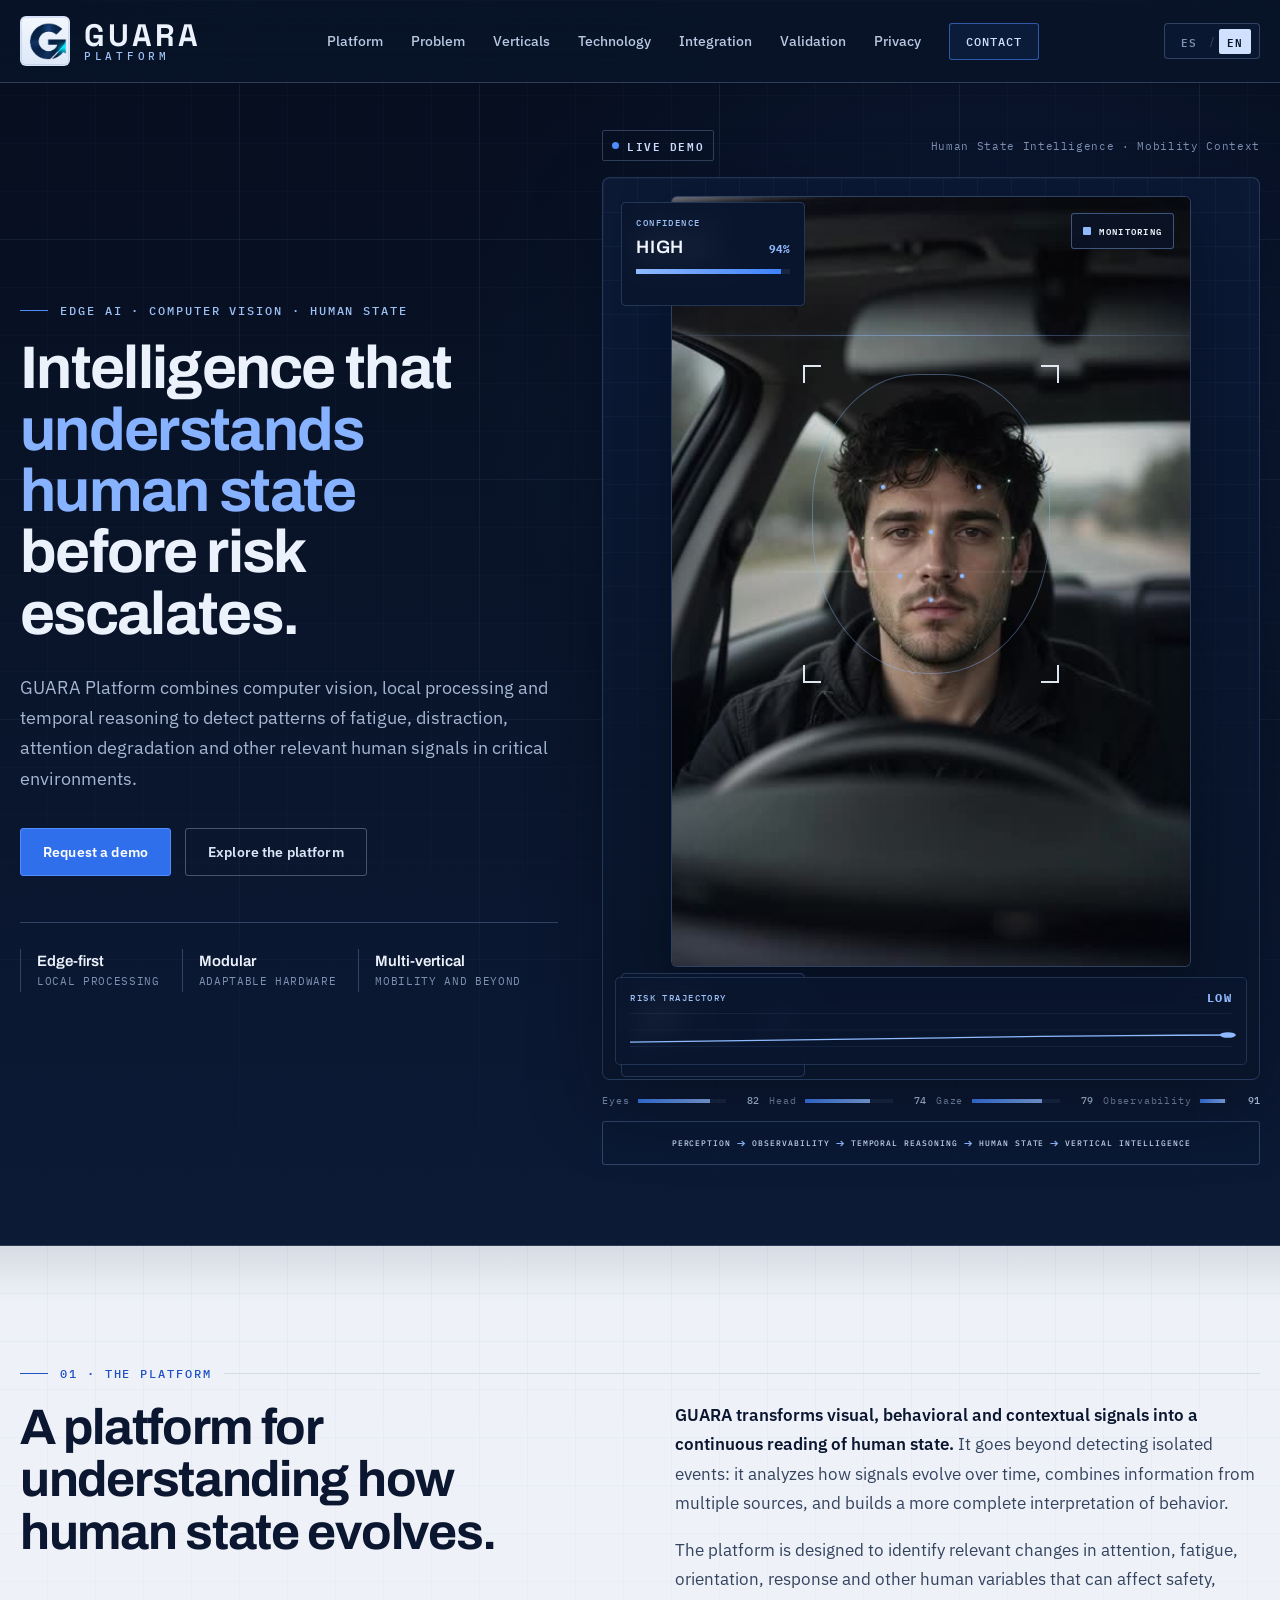
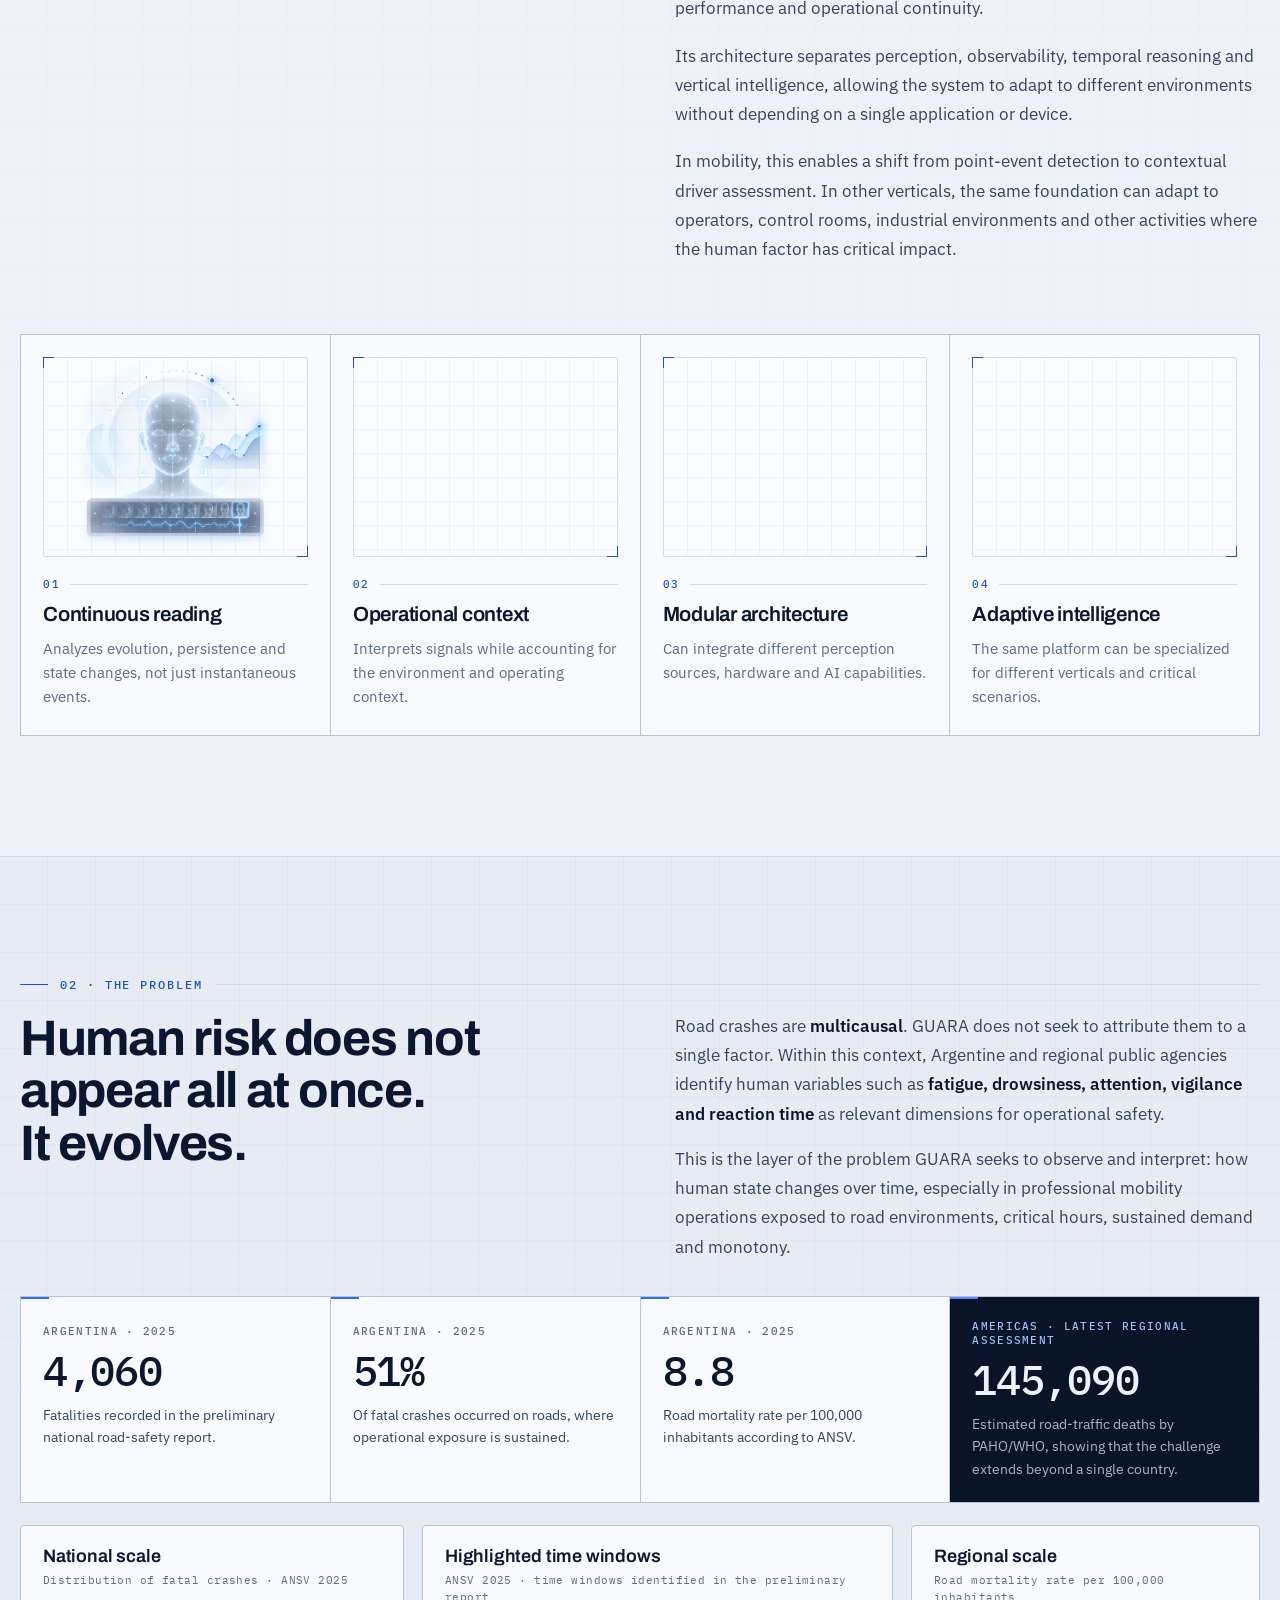
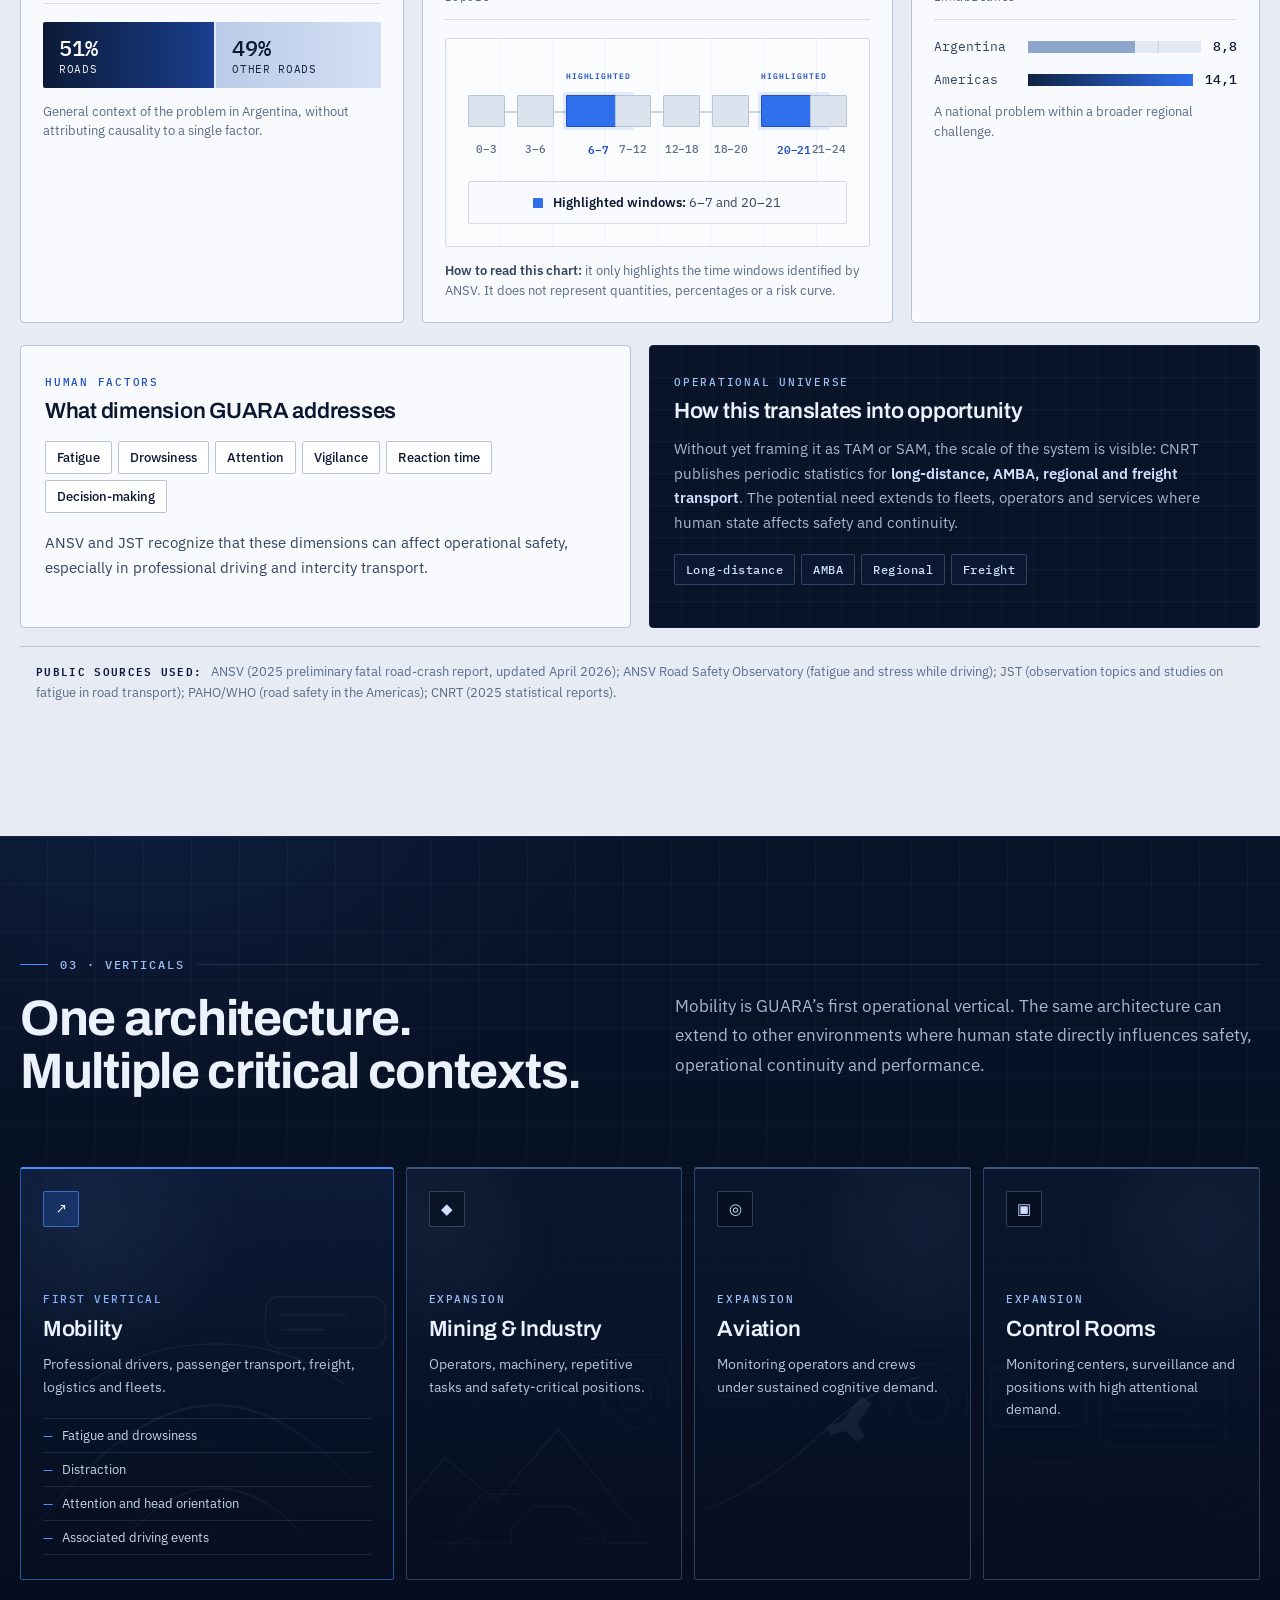
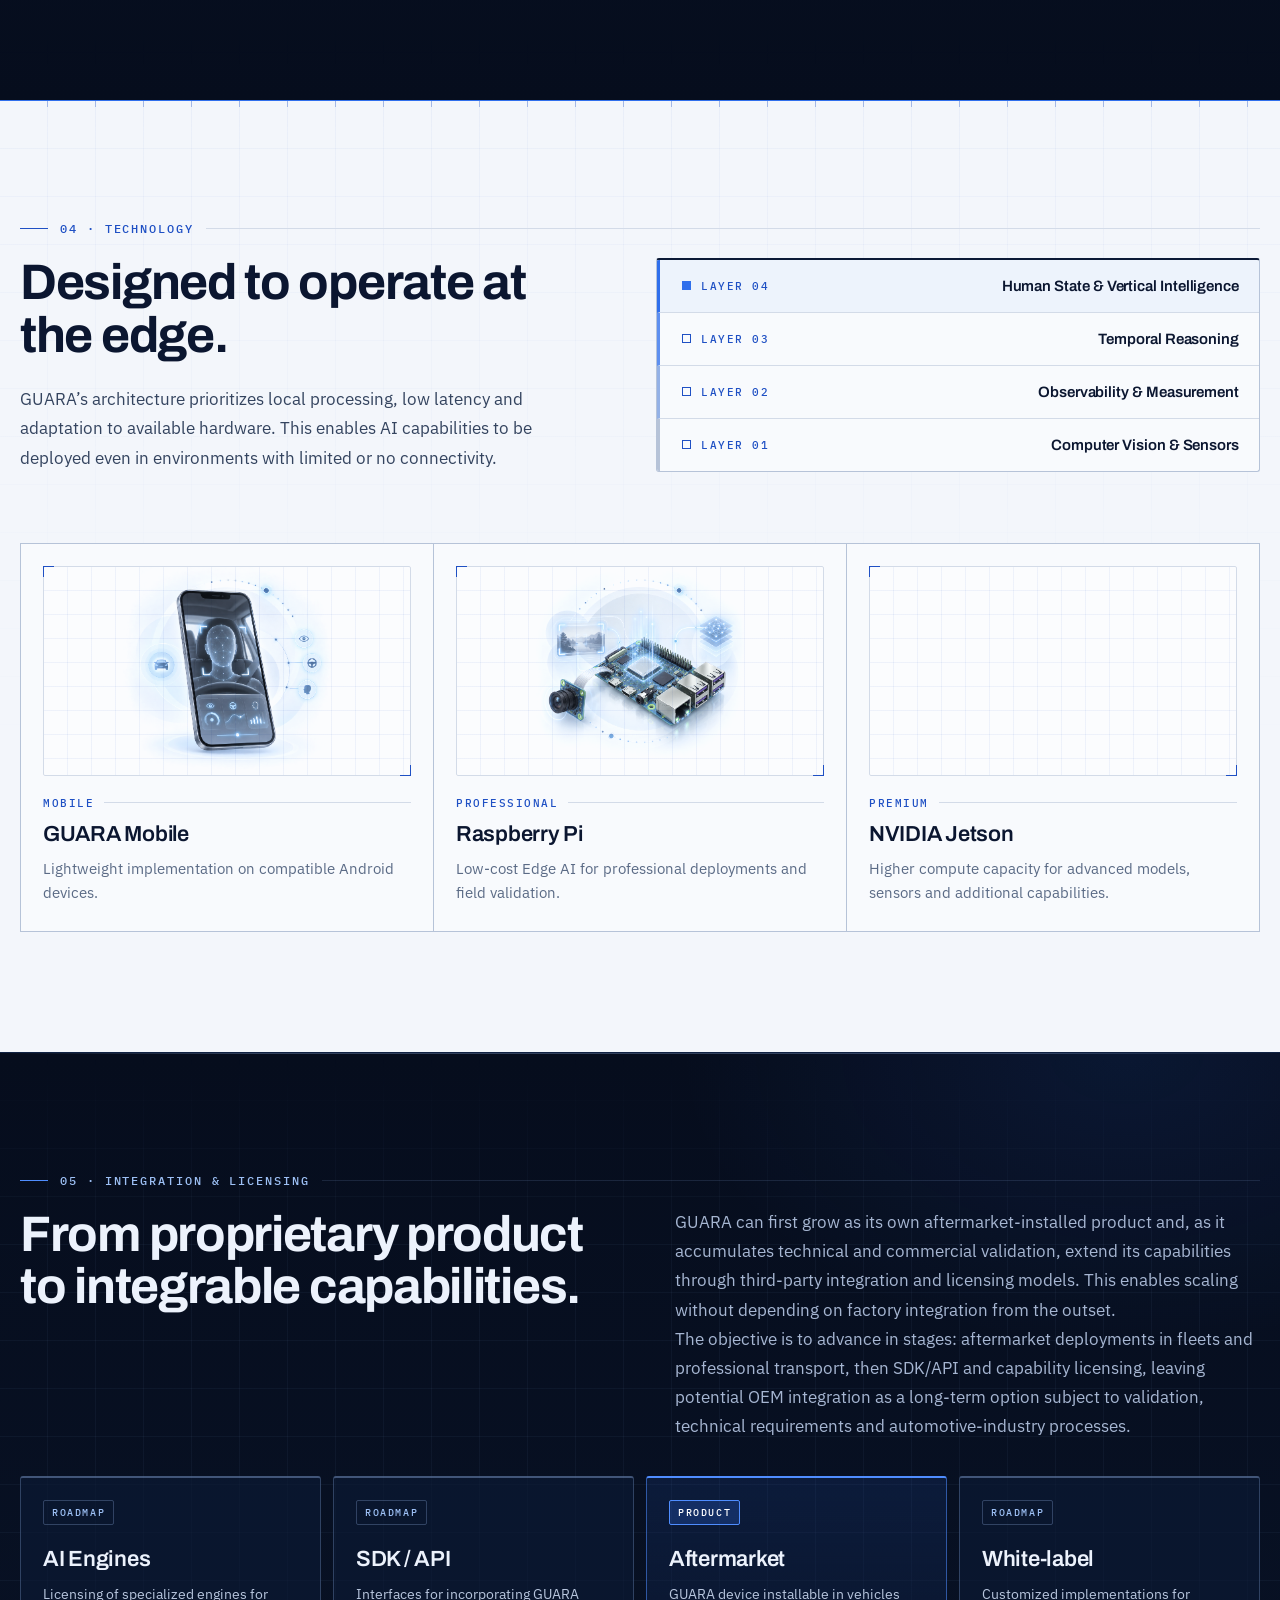
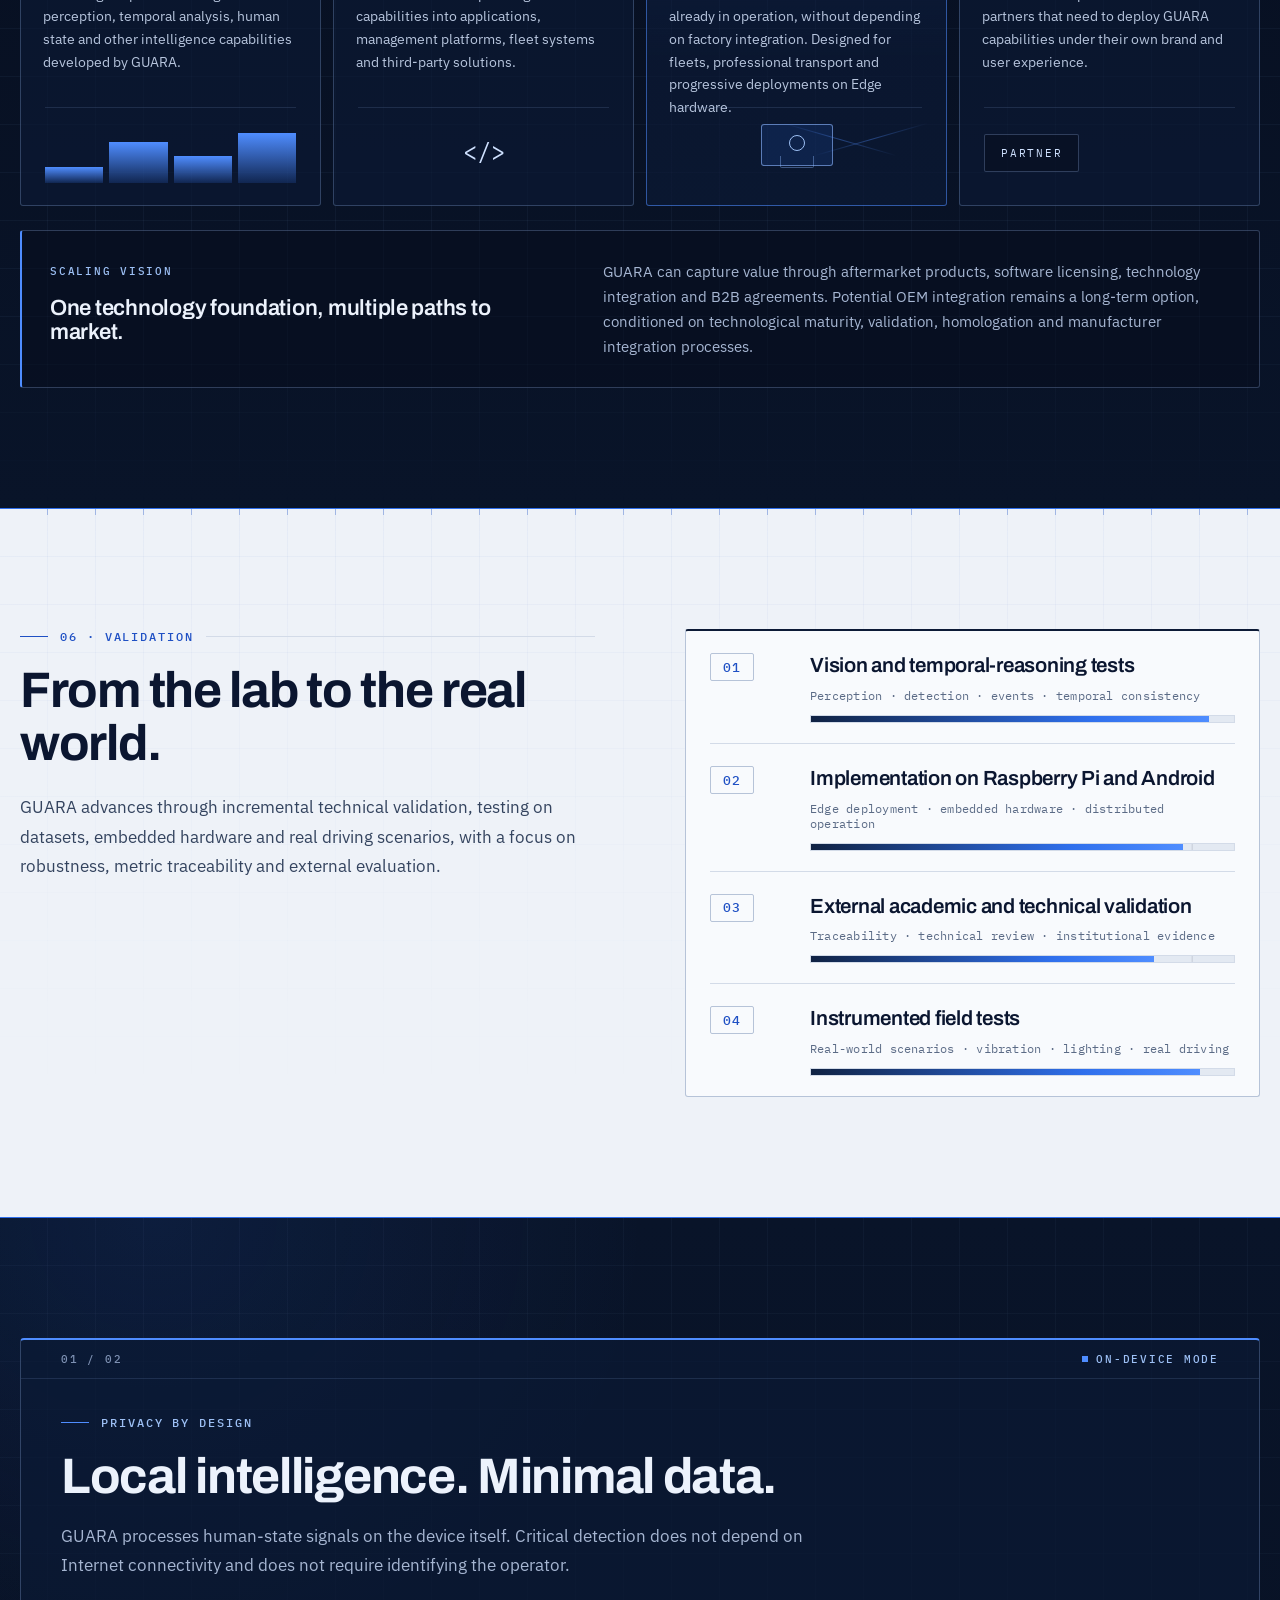
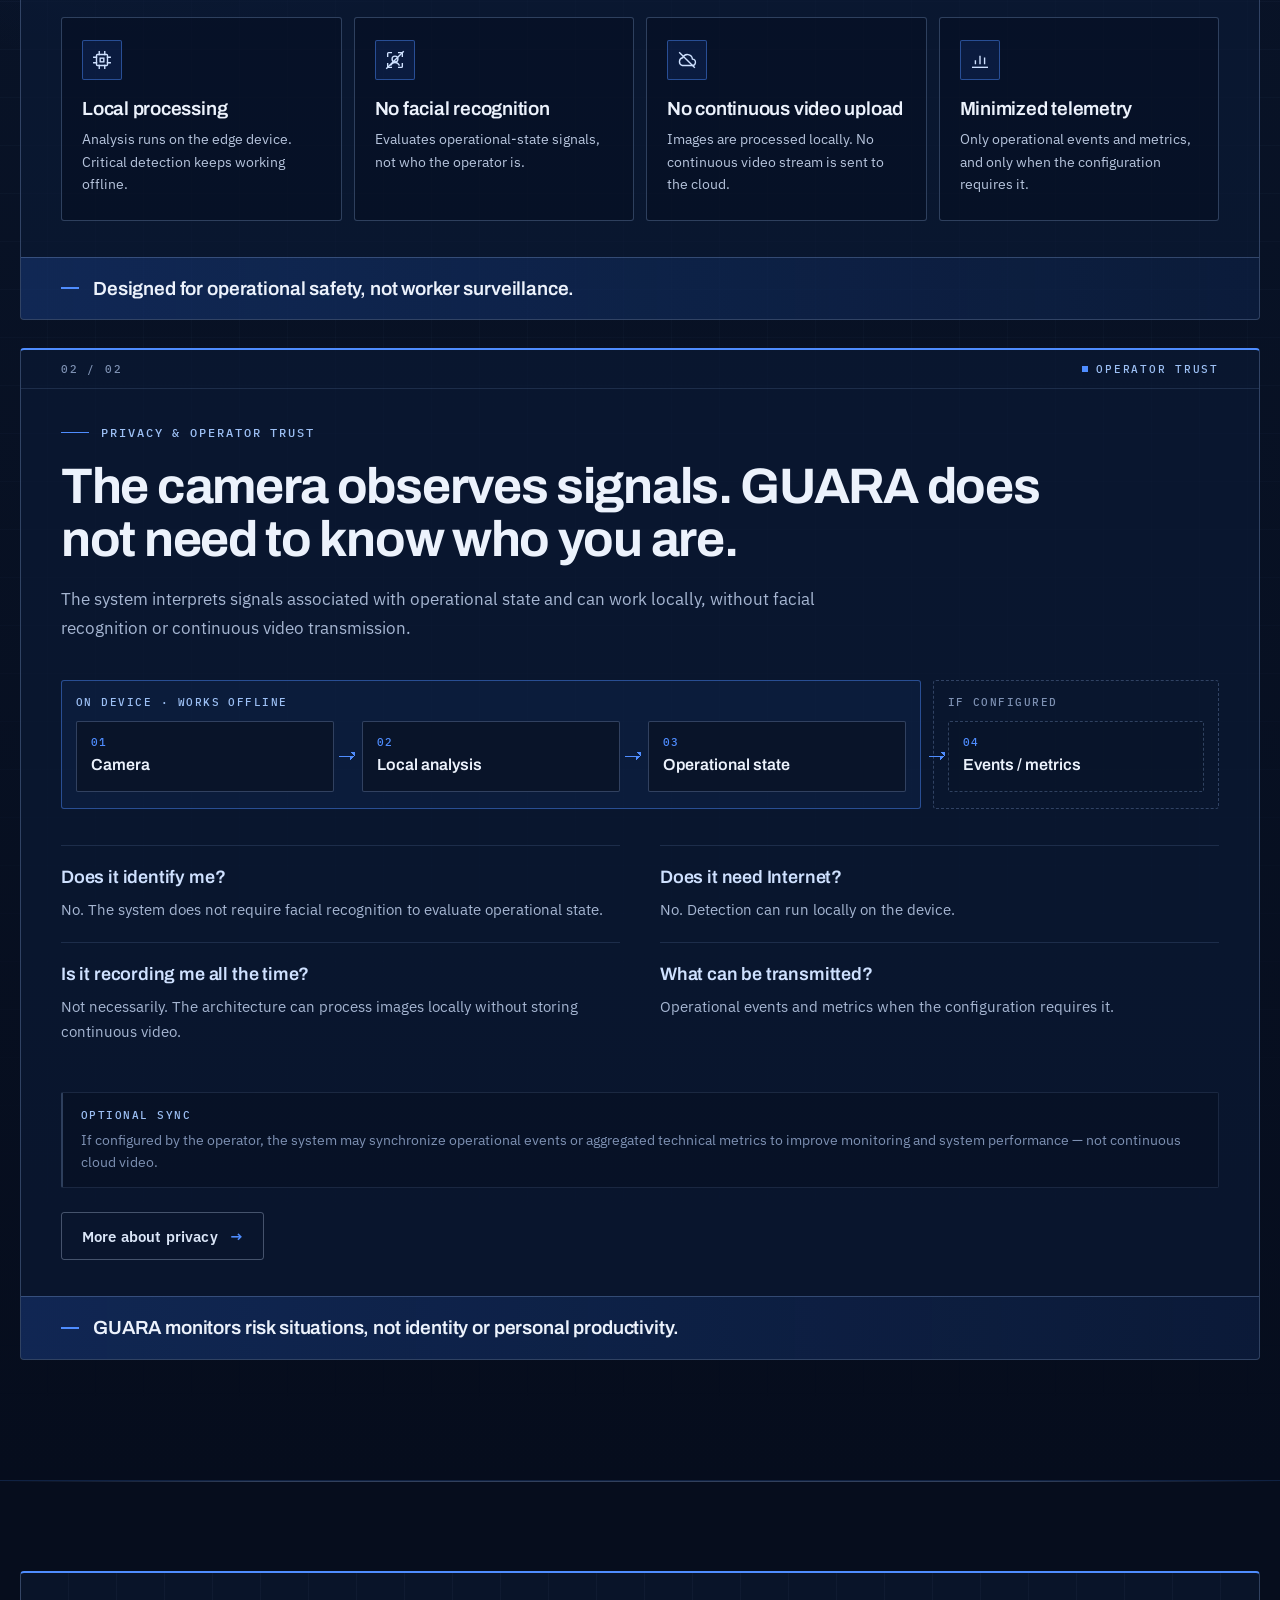
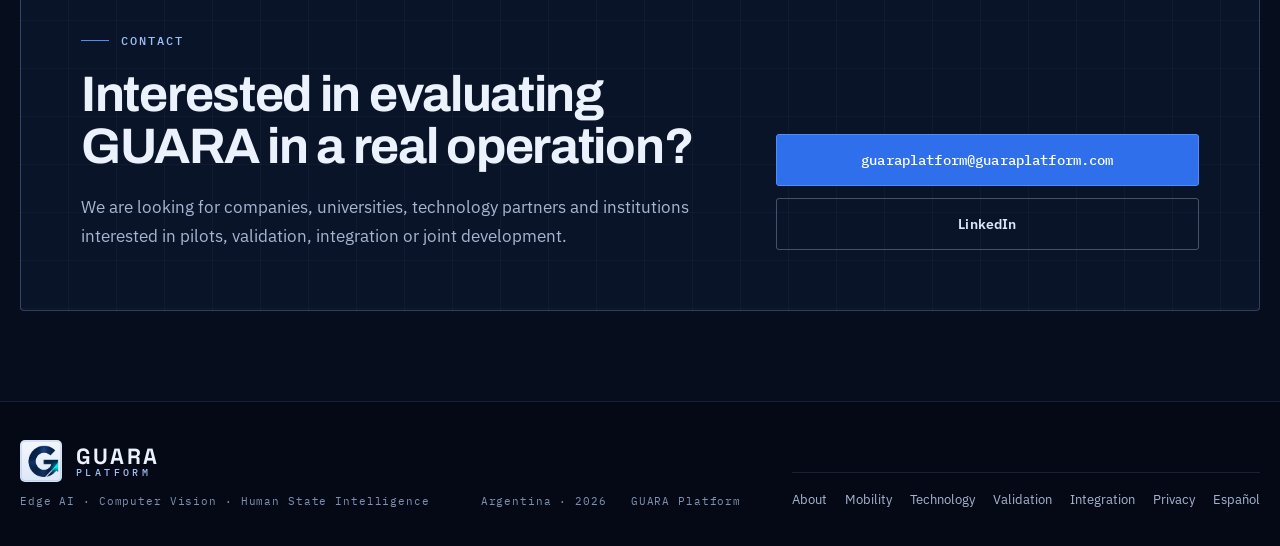
==== commit 88768a61: "feat: add privacy by design and operator trust pages" ====
--- a/index.html
+++ b/index.html
@@ -31,6 +31,7 @@
 <a href="#tecnologia">Technology</a>
 <a href="#integracion">Integration</a>
 <a href="#validacion">Validation</a>
+<a href="#privacy">Privacy</a>
 <a class="nav-cta" href="#contacto">Contact</a>
 </div>
 <div class="nav-actions">
@@ -549,6 +550,74 @@
 </div>
 </div>
 </section>
+<section aria-labelledby="privacyTitle" class="section privacy-section" id="privacy">
+<div class="container privacy-stack">
+<article class="privacy-panel privacy-panel-a reveal">
+<div aria-hidden="true" class="privacy-rail"><span>01 / 02</span><span>ON-DEVICE MODE</span></div>
+<div class="privacy-head">
+<span class="section-kicker">PRIVACY BY DESIGN</span>
+<h2 id="privacyTitle">Local intelligence. Minimal data.</h2>
+<p class="privacy-lead">GUARA processes human-state signals on the device itself. Critical detection does not depend on Internet connectivity and does not require identifying the operator.</p>
+</div>
+<ul class="privacy-features">
+<li class="privacy-feature">
+<span aria-hidden="true" class="privacy-icon"><svg fill="none" viewbox="0 0 24 24"><rect height="12" rx="1" width="12" x="6" y="6"></rect><rect height="4" width="4" x="10" y="10"></rect><path d="M9 3v3M15 3v3M9 18v3M15 18v3M3 9h3M3 15h3M18 9h3M18 15h3"></path></svg></span>
+<h3>Local processing</h3>
+<p>Analysis runs on the edge device. Critical detection keeps working offline.</p>
+</li>
+<li class="privacy-feature">
+<span aria-hidden="true" class="privacy-icon"><svg fill="none" viewbox="0 0 24 24"><path d="M4 8V5a1 1 0 0 1 1-1h3M16 4h3a1 1 0 0 1 1 1v3M20 16v3a1 1 0 0 1-1 1h-3M8 20H5a1 1 0 0 1-1-1v-3"></path><circle cx="12" cy="11" r="3.2"></circle><path d="M7.5 17.5c1-1.9 2.6-2.8 4.5-2.8s3.5.9 4.5 2.8"></path><path d="M3 21 21 3"></path></svg></span>
+<h3>No facial recognition</h3>
+<p>Evaluates operational-state signals, not who the operator is.</p>
+</li>
+<li class="privacy-feature">
+<span aria-hidden="true" class="privacy-icon"><svg fill="none" viewbox="0 0 24 24"><path d="M7 18h10.5a3.5 3.5 0 0 0 .4-7 5.5 5.5 0 0 0-10.6-1.4A4.3 4.3 0 0 0 7 18Z"></path><path d="M4 4l16 16"></path></svg></span>
+<h3>No continuous video upload</h3>
+<p>Images are processed locally. No continuous video stream is sent to the cloud.</p>
+</li>
+<li class="privacy-feature">
+<span aria-hidden="true" class="privacy-icon"><svg fill="none" viewbox="0 0 24 24"><path d="M4 20h16"></path><path d="M7 16v-3M12 16V8M17 16v-6"></path></svg></span>
+<h3>Minimized telemetry</h3>
+<p>Only operational events and metrics, and only when the configuration requires it.</p>
+</li>
+</ul>
+<p class="privacy-strip">Designed for operational safety, not worker surveillance.</p>
+</article>
+<article aria-labelledby="privacyTrustTitle" class="privacy-panel privacy-panel-b reveal">
+<div aria-hidden="true" class="privacy-rail"><span>02 / 02</span><span>OPERATOR TRUST</span></div>
+<div class="privacy-head">
+<span class="section-kicker">PRIVACY &amp; OPERATOR TRUST</span>
+<h2 id="privacyTrustTitle">The camera observes signals. GUARA does not need to know who you are.</h2>
+<p class="privacy-lead">The system interprets signals associated with operational state and can work locally, without facial recognition or continuous video transmission.</p>
+</div>
+<div class="privacy-flow">
+<div class="flow-zone flow-zone-local">
+<span class="flow-zone-label">ON DEVICE · WORKS OFFLINE</span>
+<ol class="flow-steps">
+<li><span aria-hidden="true">01</span>Camera</li>
+<li><span aria-hidden="true">02</span>Local analysis</li>
+<li><span aria-hidden="true">03</span>Operational state</li>
+</ol>
+</div>
+<div class="flow-zone flow-zone-out">
+<span class="flow-zone-label">IF CONFIGURED</span>
+<ol class="flow-steps" start="4">
+<li><span aria-hidden="true">04</span>Events / metrics</li>
+</ol>
+</div>
+</div>
+<dl class="privacy-faq">
+<div class="privacy-qa"><dt>Does it identify me?</dt><dd>No. The system does not require facial recognition to evaluate operational state.</dd></div>
+<div class="privacy-qa"><dt>Does it need Internet?</dt><dd>No. Detection can run locally on the device.</dd></div>
+<div class="privacy-qa"><dt>Is it recording me all the time?</dt><dd>Not necessarily. The architecture can process images locally without storing continuous video.</dd></div>
+<div class="privacy-qa"><dt>What can be transmitted?</dt><dd>Operational events and metrics when the configuration requires it.</dd></div>
+</dl>
+<p class="privacy-note"><span class="privacy-note-label">OPTIONAL SYNC</span>If configured by the operator, the system may synchronize operational events or aggregated technical metrics to improve monitoring and system performance — not continuous cloud video.</p>
+<div class="privacy-actions"><a class="privacy-more" href="/privacy/">More about privacy<span aria-hidden="true">→</span></a></div>
+<p class="privacy-strip">GUARA monitors risk situations, not identity or personal productivity.</p>
+</article>
+</div>
+</section>
 <section class="section cta-section" id="contacto">
 <div class="container">
 <div class="cta-card reveal">
@@ -584,7 +653,7 @@
 <span>Argentina · 2026</span>
 <span>GUARA Platform</span>
 </div>
-<nav aria-label="Explore GUARA Platform" class="footer-seo-links"><a href="/about/">About</a><a href="/mobility/">Mobility</a><a href="/technology/">Technology</a><a href="/validation/">Validation</a><a href="/integration/">Integration</a><a href="/es/">Español</a></nav></div>
+<nav aria-label="Explore GUARA Platform" class="footer-seo-links"><a href="/about/">About</a><a href="/mobility/">Mobility</a><a href="/technology/">Technology</a><a href="/validation/">Validation</a><a href="/integration/">Integration</a><a href="/privacy/">Privacy</a><a href="/es/">Español</a></nav></div>
 </footer>
 <script defer="True" src="/script.v31.js"></script></body>
 </html>
--- a/styles.v34.css
+++ b/styles.v34.css
@@ -5337,3 +5337,419 @@
   #contacto .btn-primary { font-size: 13px; padding: 10px 14px; }
 }
 /* ===== END V34 PHASE 4 ===== */
+
+
+/* =====================================================================
+   ===== V34 PHASE 6: PRIVACY & OPERATOR TRUST =====
+   New section #privacy (EN + ES), placed between Validation and Contact.
+   Two stacked "screens": A = privacy by design, B = operator trust.
+   Same V34 palette / type tokens; no new colours, no JS.
+   ===================================================================== */
+#privacy {
+  position: relative;
+  font-family: var(--v34-font-body);
+  color: var(--v34-text);
+  background:
+    radial-gradient(ellipse 55% 35% at 12% 0%, rgba(47,111,236,.10), transparent 70%),
+    linear-gradient(180deg, var(--v34-navy-900) 0%, var(--v34-navy-950) 100%);
+  border-top: 1px solid var(--v34-electric);
+  overflow: hidden;
+}
+#privacy::before {
+  content: "";
+  position: absolute;
+  inset: 0;
+  pointer-events: none;
+  background-image:
+    linear-gradient(rgba(150,182,236,.045) 1px, transparent 1px),
+    linear-gradient(90deg, rgba(150,182,236,.045) 1px, transparent 1px);
+  background-size: 48px 48px;
+  background-position: -1px -1px;
+  -webkit-mask-image: linear-gradient(180deg, #000 0%, rgba(0,0,0,.4) 60%, transparent 100%);
+  mask-image: linear-gradient(180deg, #000 0%, rgba(0,0,0,.4) 60%, transparent 100%);
+}
+#privacy > .container { position: relative; z-index: 1; }
+
+.privacy-stack {
+  display: grid;
+  gap: 28px;
+}
+
+/* ---------- Screen frame ---------- */
+.privacy-panel {
+  min-width: 0;
+  display: grid;
+  gap: 36px;
+  padding: 0 40px;
+  border: 1px solid var(--v34-line-strong);
+  border-top: 2px solid var(--v34-electric-2);
+  border-radius: 4px;
+  background: rgba(12,26,54,.66);
+}
+.privacy-rail {
+  display: flex;
+  justify-content: space-between;
+  gap: 16px;
+  margin: 0 -40px;
+  padding: 12px 40px;
+  border-bottom: 1px solid var(--v34-line);
+  font-family: var(--v34-font-mono);
+  font-size: 11px;
+  font-weight: 500;
+  letter-spacing: .16em;
+  color: var(--v34-dim);
+}
+.privacy-rail span:last-child {
+  display: inline-flex;
+  align-items: center;
+  gap: 8px;
+  color: var(--v34-ice-2);
+  text-align: right;
+}
+.privacy-rail span:last-child::before {
+  content: "";
+  flex: 0 0 6px;
+  width: 6px;
+  height: 6px;
+  background: var(--v34-electric-2);
+}
+
+/* ---------- Heading block ---------- */
+.privacy-head { max-width: 980px; }
+#privacy .section-kicker {
+  display: flex;
+  align-items: center;
+  gap: 12px;
+  margin-bottom: 20px;
+  font-family: var(--v34-font-mono);
+  font-size: 12px;
+  font-weight: 500;
+  letter-spacing: .16em;
+  color: var(--v34-ice-2);
+}
+#privacy .section-kicker::before {
+  content: "";
+  flex: 0 0 28px;
+  height: 1px;
+  background: var(--v34-electric-2);
+}
+#privacy h2 {
+  margin: 0;
+  font-family: var(--v34-font-head);
+  font-weight: 700;
+  font-size: clamp(32px, 3.9vw, 54px);
+  letter-spacing: -.026em;
+  line-height: 1.05;
+  color: var(--v34-text);
+  overflow-wrap: break-word;
+}
+.privacy-lead {
+  max-width: 760px;
+  margin: 20px 0 0;
+  font-size: 17px;
+  line-height: 1.72;
+  color: var(--v34-muted);
+}
+
+/* ---------- Screen A: feature modules ---------- */
+.privacy-features {
+  display: grid;
+  grid-template-columns: repeat(4, minmax(0, 1fr));
+  gap: 12px;
+  margin: 0;
+  padding: 0;
+  list-style: none;
+}
+.privacy-feature {
+  min-width: 0;
+  padding: 22px 20px 24px;
+  border: 1px solid var(--v34-line-strong);
+  border-radius: 3px;
+  background: rgba(6,13,29,.45);
+}
+.privacy-icon {
+  display: inline-flex;
+  align-items: center;
+  justify-content: center;
+  width: 40px;
+  height: 40px;
+  margin-bottom: 18px;
+  border: 1px solid rgba(79,141,255,.45);
+  border-radius: 2px;
+  background: rgba(47,111,236,.12);
+  color: var(--v34-ice);
+}
+.privacy-icon svg {
+  width: 22px;
+  height: 22px;
+  stroke: currentColor;
+  stroke-width: 1.5;
+  stroke-linecap: square;
+  stroke-linejoin: miter;
+}
+.privacy-feature h3 {
+  margin: 0 0 8px;
+  font-family: var(--v34-font-head);
+  font-weight: 600;
+  font-size: 19px;
+  letter-spacing: -.012em;
+  line-height: 1.2;
+  color: var(--v34-text);
+}
+.privacy-feature p {
+  margin: 0;
+  font-size: 14px;
+  line-height: 1.6;
+  color: #b7c5dd;
+}
+
+/* ---------- Trust strip (bottom of each screen) ---------- */
+.privacy-strip {
+  display: flex;
+  align-items: center;
+  gap: 14px;
+  margin: 0 -40px;
+  padding: 18px 40px;
+  border-top: 1px solid var(--v34-line-strong);
+  border-radius: 0 0 3px 3px;
+  background: linear-gradient(90deg, rgba(47,111,236,.20) 0%, rgba(47,111,236,.06) 100%);
+  font-family: var(--v34-font-head);
+  font-weight: 600;
+  font-size: clamp(16px, 1.5vw, 19px);
+  letter-spacing: -.008em;
+  line-height: 1.35;
+  color: var(--v34-text);
+}
+.privacy-strip::before {
+  content: "";
+  flex: 0 0 18px;
+  width: 18px;
+  height: 2px;
+  background: var(--v34-electric-2);
+}
+
+/* ---------- Screen B: data flow ---------- */
+.privacy-flow {
+  display: grid;
+  grid-template-columns: minmax(0, 3fr) minmax(0, 1fr);
+  gap: 12px;
+}
+.flow-zone {
+  min-width: 0;
+  padding: 14px 14px 16px;
+  border: 1px dashed var(--v34-line-strong);
+  border-radius: 3px;
+}
+.flow-zone-local {
+  border-style: solid;
+  border-color: rgba(79,141,255,.45);
+  background: rgba(47,111,236,.07);
+}
+.flow-zone-label {
+  display: block;
+  margin-bottom: 12px;
+  font-family: var(--v34-font-mono);
+  font-size: 10.5px;
+  font-weight: 500;
+  letter-spacing: .14em;
+  color: var(--v34-ice-2);
+}
+.flow-zone-out .flow-zone-label { color: var(--v34-dim); }
+.flow-steps {
+  display: grid;
+  grid-auto-flow: column;
+  grid-auto-columns: minmax(0, 1fr);
+  gap: 28px;
+  margin: 0;
+  padding: 0;
+  list-style: none;
+}
+.flow-steps li {
+  position: relative;
+  display: flex;
+  flex-direction: column;
+  gap: 6px;
+  min-width: 0;
+  padding: 14px 14px 16px;
+  border: 1px solid var(--v34-line-strong);
+  border-radius: 2px;
+  background: var(--v34-navy-900);
+  font-family: var(--v34-font-head);
+  font-weight: 600;
+  font-size: 16px;
+  line-height: 1.25;
+  color: var(--v34-text);
+}
+.flow-steps li span {
+  font-family: var(--v34-font-mono);
+  font-size: 11px;
+  font-weight: 500;
+  letter-spacing: .12em;
+  color: var(--v34-electric-2);
+}
+.flow-zone-out .flow-steps li { border-style: dashed; background: rgba(9,20,41,.6); }
+/* connectors: arrow between steps inside a zone, and across the zone boundary */
+.flow-steps li:not(:last-child)::after,
+.flow-zone-local .flow-steps li:last-child::after {
+  content: "";
+  position: absolute;
+  top: 50%;
+  right: -22px;
+  width: 16px;
+  height: 8px;
+  transform: translateY(-50%);
+  background:
+    linear-gradient(var(--v34-electric-2), var(--v34-electric-2)) left center / 12px 1px no-repeat,
+    linear-gradient(45deg, transparent 50%, var(--v34-electric-2) 50%) right top / 5px 4px no-repeat,
+    linear-gradient(135deg, var(--v34-electric-2) 50%, transparent 50%) right bottom / 5px 4px no-repeat;
+}
+.flow-zone-local .flow-steps li:last-child::after { right: -40px; }
+
+/* ---------- Screen B: Q&A ---------- */
+.privacy-faq {
+  display: grid;
+  grid-template-columns: repeat(2, minmax(0, 1fr));
+  gap: 0 40px;
+  margin: 0;
+}
+.privacy-qa {
+  min-width: 0;
+  padding: 20px 0;
+  border-top: 1px solid var(--v34-line);
+}
+.privacy-qa dt {
+  margin: 0 0 8px;
+  font-family: var(--v34-font-head);
+  font-weight: 600;
+  font-size: 18px;
+  letter-spacing: -.01em;
+  line-height: 1.3;
+  color: var(--v34-ice);
+}
+.privacy-qa dd {
+  margin: 0;
+  font-size: 15px;
+  line-height: 1.65;
+  color: var(--v34-muted);
+}
+
+/* ---------- Screen B: optional-sync note ---------- */
+.privacy-note {
+  margin: -8px 0 0;
+  padding: 14px 18px;
+  border: 1px solid var(--v34-line);
+  border-left: 2px solid var(--v34-line-strong);
+  border-radius: 2px;
+  background: rgba(6,13,29,.4);
+  font-size: 13.5px;
+  line-height: 1.65;
+  color: var(--v34-dim);
+}
+.privacy-note-label {
+  display: block;
+  margin-bottom: 4px;
+  font-family: var(--v34-font-mono);
+  font-size: 10.5px;
+  font-weight: 500;
+  letter-spacing: .14em;
+  color: var(--v34-ice-2);
+}
+
+/* ---------- Responsive ---------- */
+@media (max-width: 1080px) {
+  .privacy-features { grid-template-columns: repeat(2, minmax(0, 1fr)); }
+}
+@media (max-width: 900px) {
+  .privacy-flow { grid-template-columns: minmax(0, 1fr); gap: 26px; }
+  .flow-zone-local .flow-steps li:last-child::after,
+  .flow-steps li:not(:last-child)::after {
+    top: auto;
+    right: auto;
+    left: 50%;
+    bottom: -21px;
+    width: 8px;
+    height: 16px;
+    transform: translateX(-50%);
+    background:
+      linear-gradient(var(--v34-electric-2), var(--v34-electric-2)) center top / 1px 12px no-repeat,
+      linear-gradient(135deg, transparent 50%, var(--v34-electric-2) 50%) left bottom / 4px 5px no-repeat,
+      linear-gradient(225deg, transparent 50%, var(--v34-electric-2) 50%) right bottom / 4px 5px no-repeat;
+  }
+  .flow-zone-local .flow-steps li:last-child::after { bottom: -39px; }
+  .flow-steps { grid-auto-flow: row; grid-auto-columns: auto; gap: 26px; }
+  .flow-steps li { flex-direction: row; align-items: baseline; gap: 12px; padding: 12px 14px; }
+}
+@media (max-width: 720px) {
+  .privacy-stack { gap: 20px; }
+  .privacy-panel { gap: 28px; padding: 0 18px; }
+  .privacy-rail { margin: 0 -18px; padding: 10px 18px; font-size: 10px; letter-spacing: .12em; }
+  .privacy-strip { margin: 0 -18px; padding: 16px 18px; }
+  #privacy h2 { font-size: clamp(28px, 8vw, 40px); }
+  .privacy-lead { font-size: 16px; }
+  .privacy-features { grid-template-columns: minmax(0, 1fr); }
+  .privacy-feature { display: grid; grid-template-columns: 40px minmax(0, 1fr); column-gap: 16px; padding: 18px 16px; }
+  .privacy-icon { grid-row: span 2; margin-bottom: 0; }
+  .privacy-faq { grid-template-columns: minmax(0, 1fr); }
+  .privacy-qa { padding: 16px 0; }
+  .privacy-note { margin-top: -4px; }
+}
+
+/* ---------- "More about privacy" action (links to /privacy/ · /es/privacidad/) ---------- */
+.privacy-actions { display: flex; margin-top: -12px; }
+.privacy-more {
+  display: inline-flex;
+  align-items: center;
+  gap: 12px;
+  min-height: 48px;
+  max-width: 100%;
+  padding: 0 20px;
+  border: 1px solid rgba(207,225,255,.30);
+  border-radius: 3px;
+  color: #dbe6f8;
+  font-family: var(--v34-font-body);
+  font-size: 15px;
+  font-weight: 600;
+  letter-spacing: .01em;
+  text-decoration: none;
+  transition: background .2s ease, border-color .2s ease, color .2s ease;
+}
+.privacy-more span { color: var(--v34-electric-2); transition: transform .2s ease; }
+.privacy-more:hover { color: #ffffff; border-color: var(--v34-ice); background: rgba(207,225,255,.06); }
+.privacy-more:hover span { transform: translateX(3px); }
+.privacy-more:focus-visible { outline: 2px solid var(--v34-ice); outline-offset: 2px; }
+@media (max-width: 720px) {
+  .privacy-actions { margin-top: -8px; }
+  .privacy-more { width: 100%; justify-content: space-between; }
+}
+
+/* ---------- Header: compact tier for the 8-link nav (721–1180px) ----------
+   Adding "Privacy" pushed the inline nav past the viewport on small desktops
+   / tablets. Tighten spacing, and below that let the link row scroll
+   horizontally inside the header (CTA pinned) instead of overflowing the page.
+   Mobile menu (≤720px) is untouched. */
+@media (min-width: 721px) and (max-width: 1180px) {
+  .nav-wrap .nav-links {
+    flex: 1 1 auto;
+    min-width: 0;
+    gap: 18px;
+    margin: 0 16px;
+    padding: 8px 0;
+    overflow-x: auto;
+    overflow-y: hidden;
+    scrollbar-width: none;
+    overscroll-behavior-x: contain;
+  }
+  .nav-wrap .nav-links::-webkit-scrollbar { display: none; }
+  .nav-wrap .nav-links > a:first-child { margin-left: auto; }
+  .nav-wrap .nav-links a { flex: 0 0 auto; font-size: 13.5px; white-space: nowrap; }
+  .nav-wrap .nav-links .nav-cta {
+    position: sticky;
+    right: 0;
+    z-index: 1;
+    background: var(--v34-navy-850);
+    box-shadow: -14px 0 12px -4px rgba(9,20,41,.95);
+  }
+  .nav-wrap .nav-links .nav-cta:hover { background: #17305f; }
+  .nav-wrap .nav-actions { flex: 0 0 auto; }
+}
+/* ===== END V34 PHASE 6 ===== */
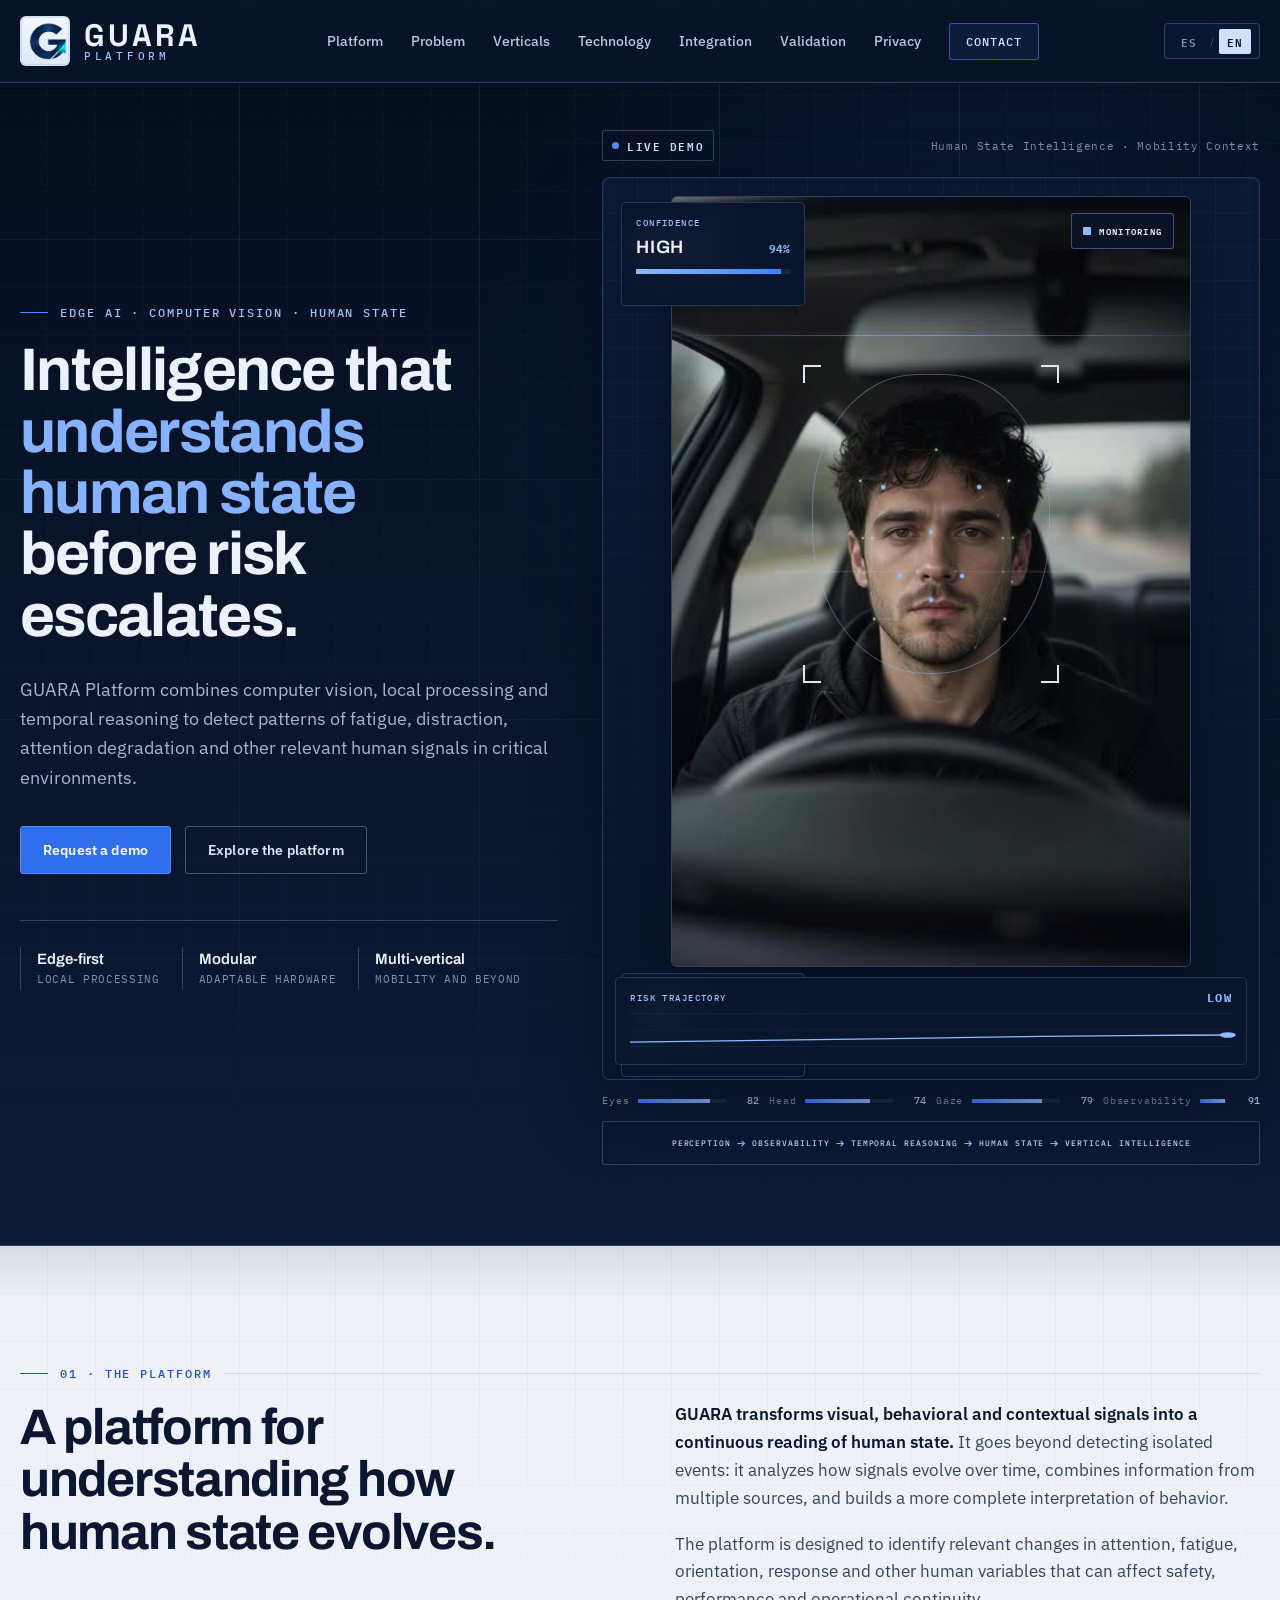
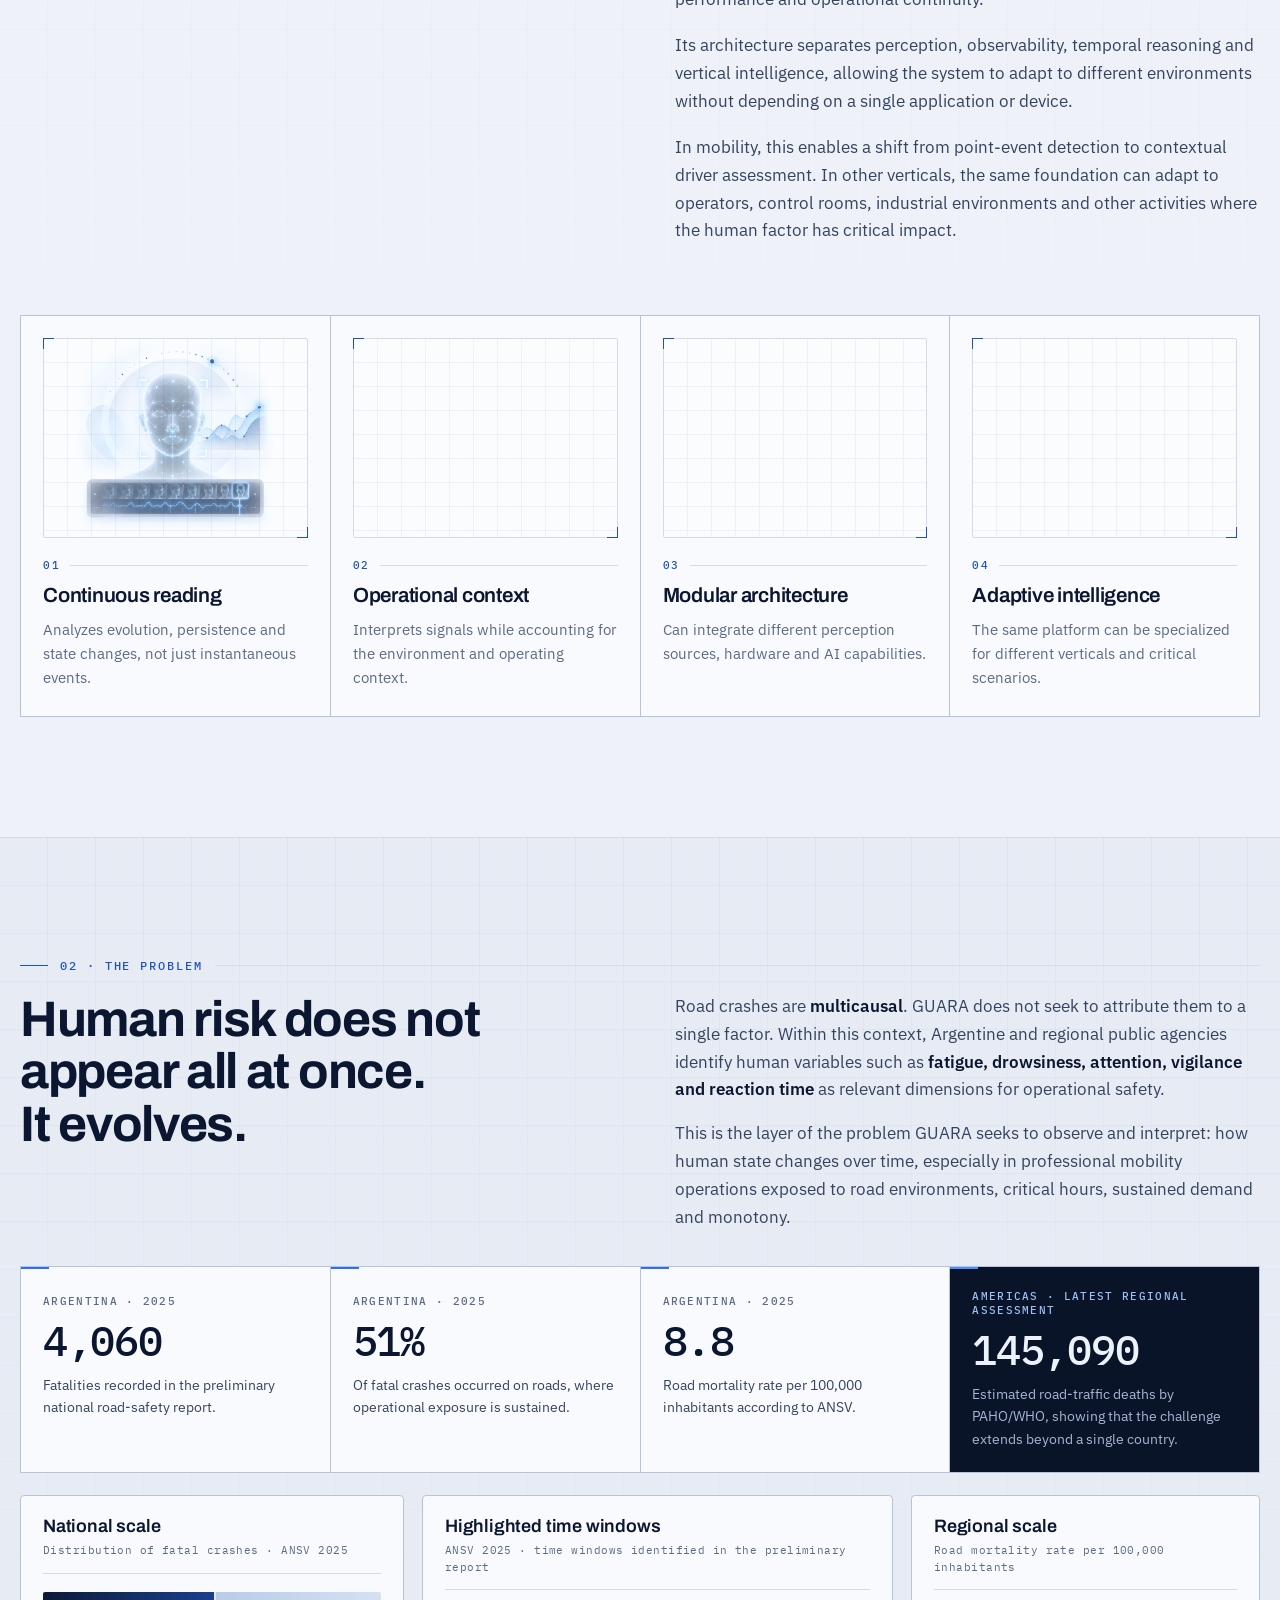
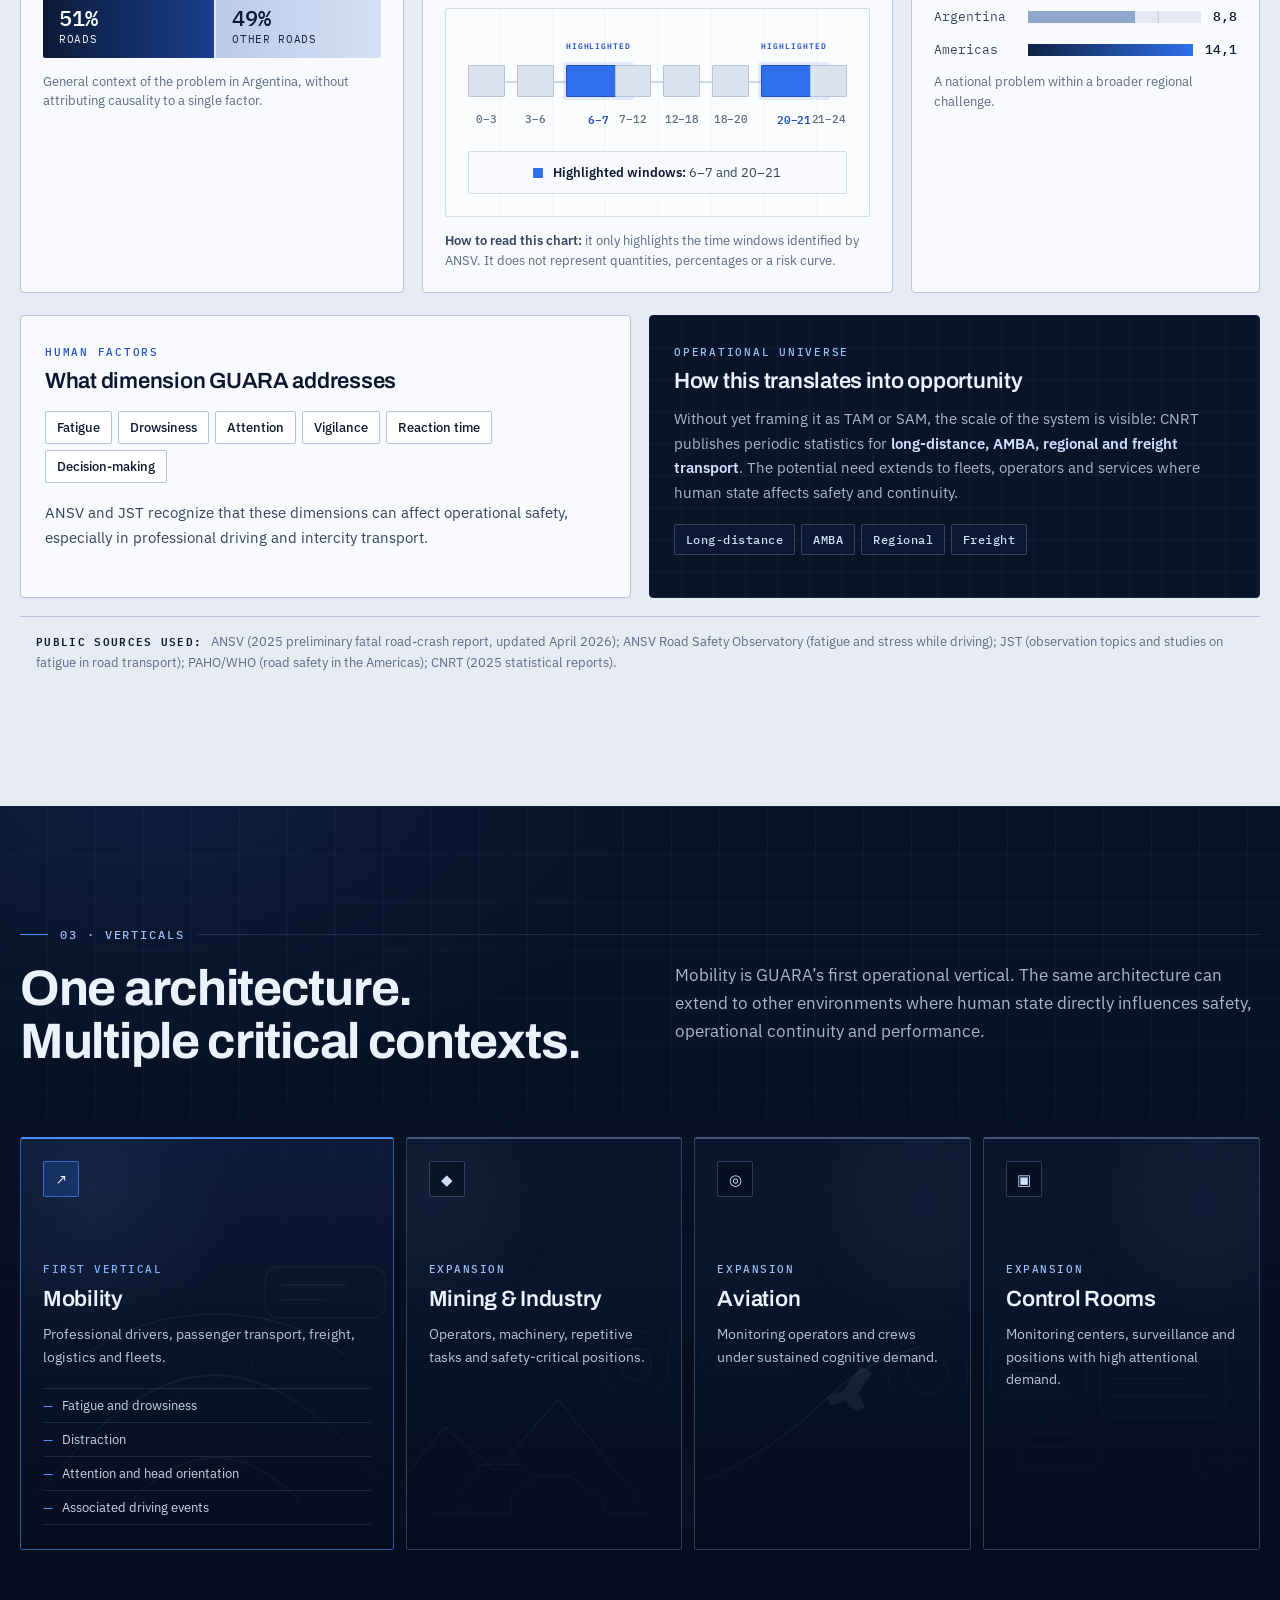
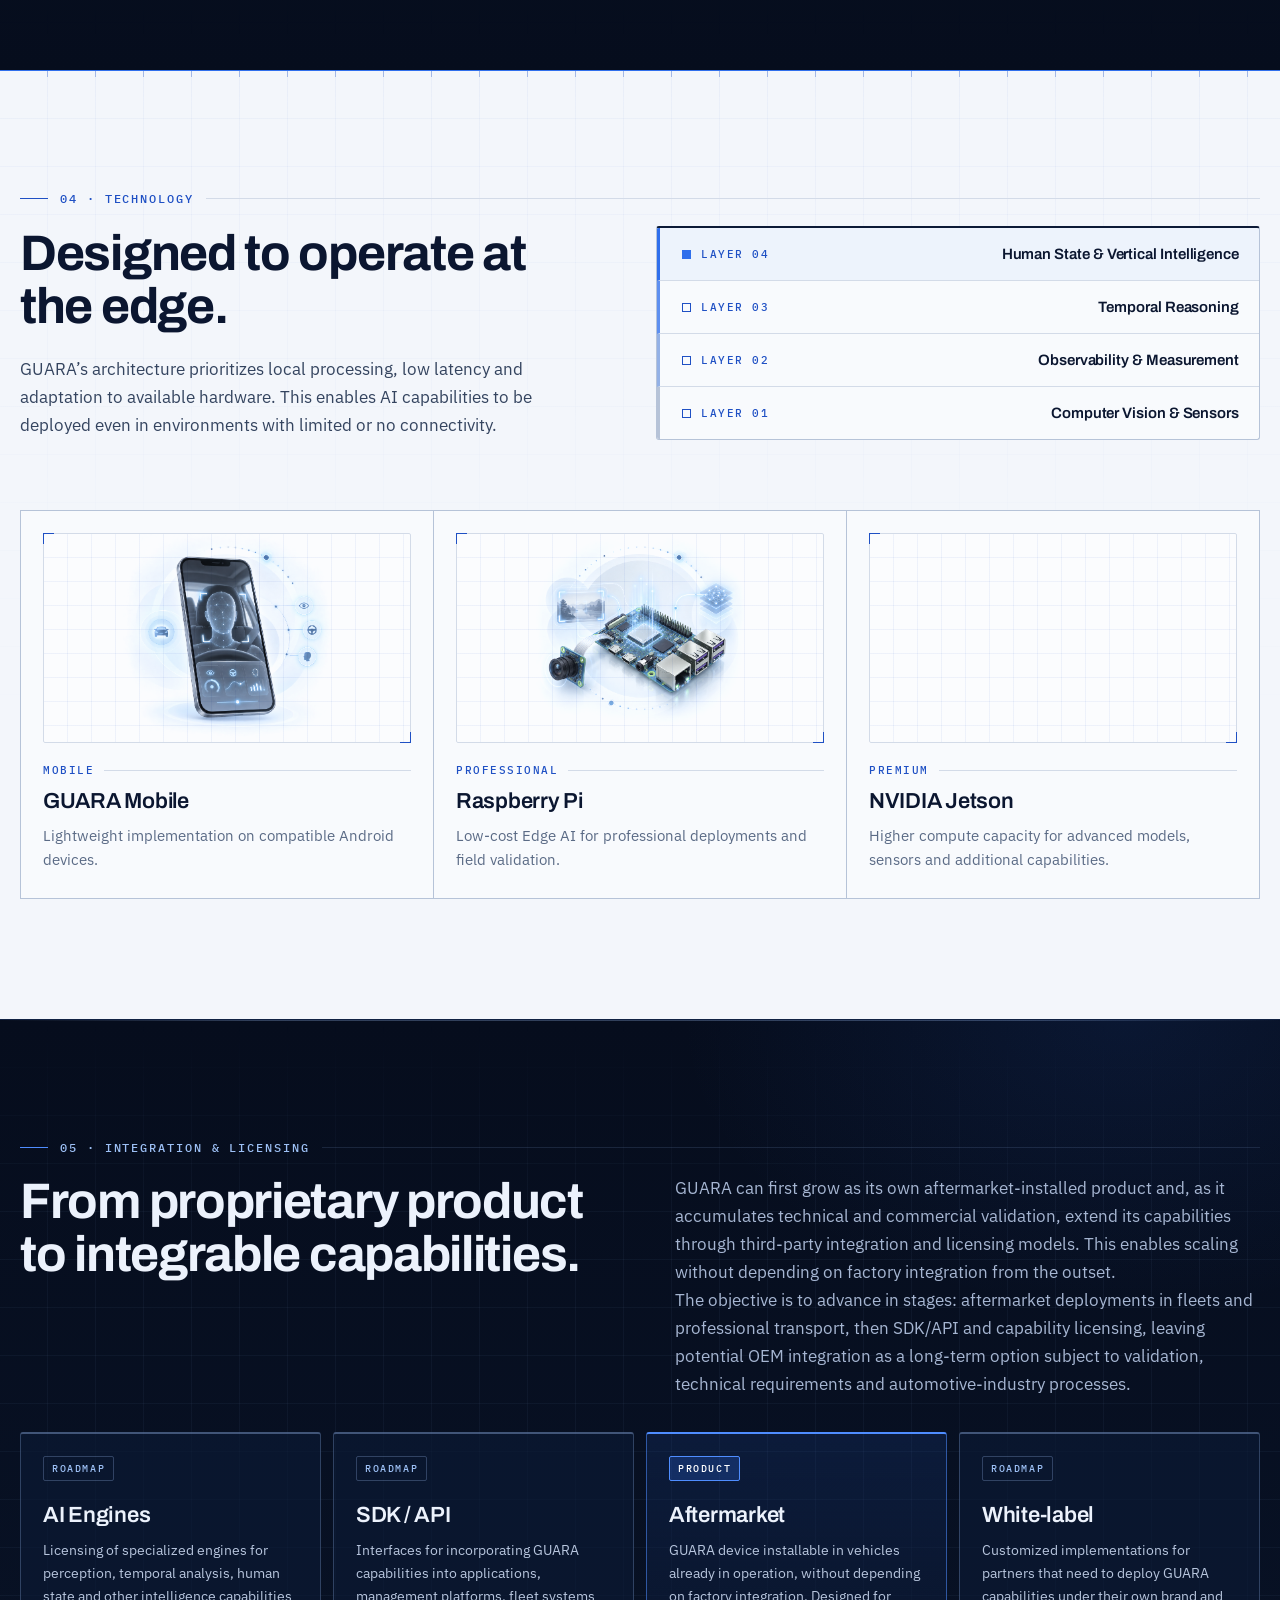
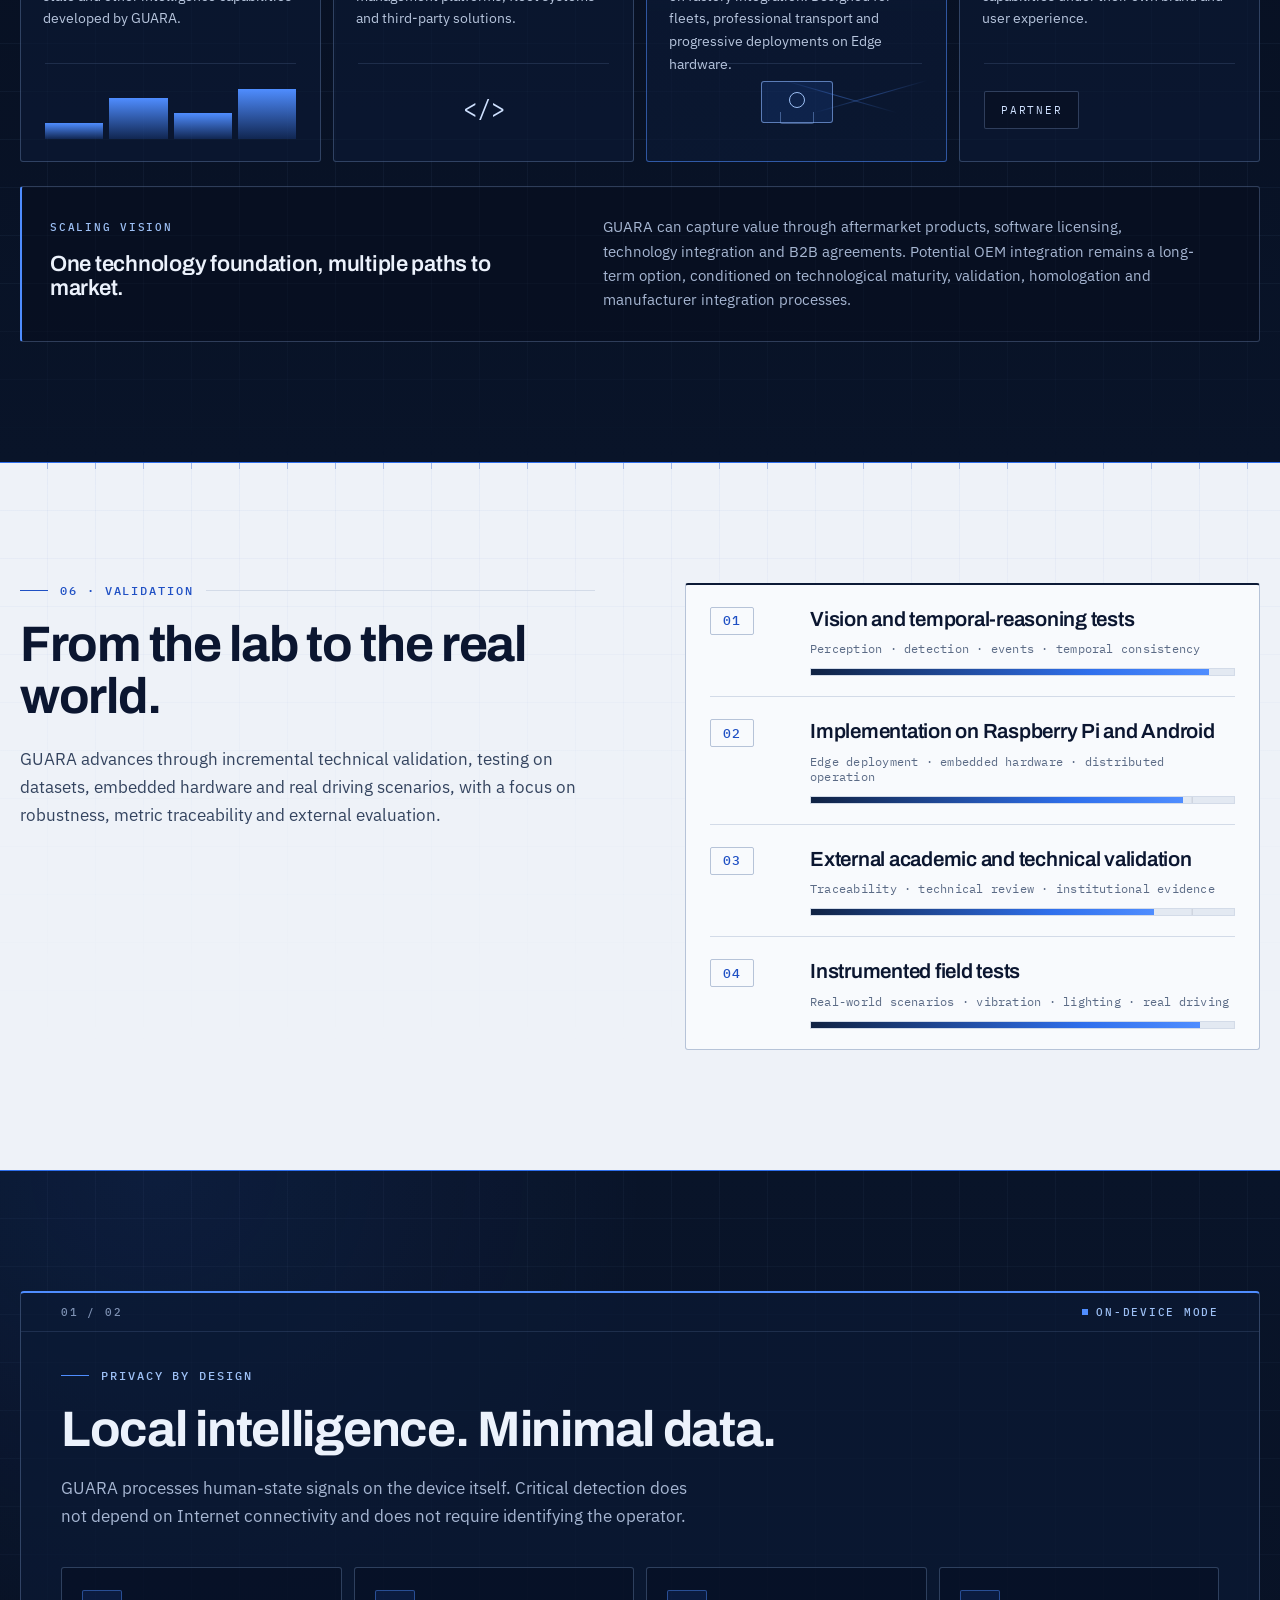
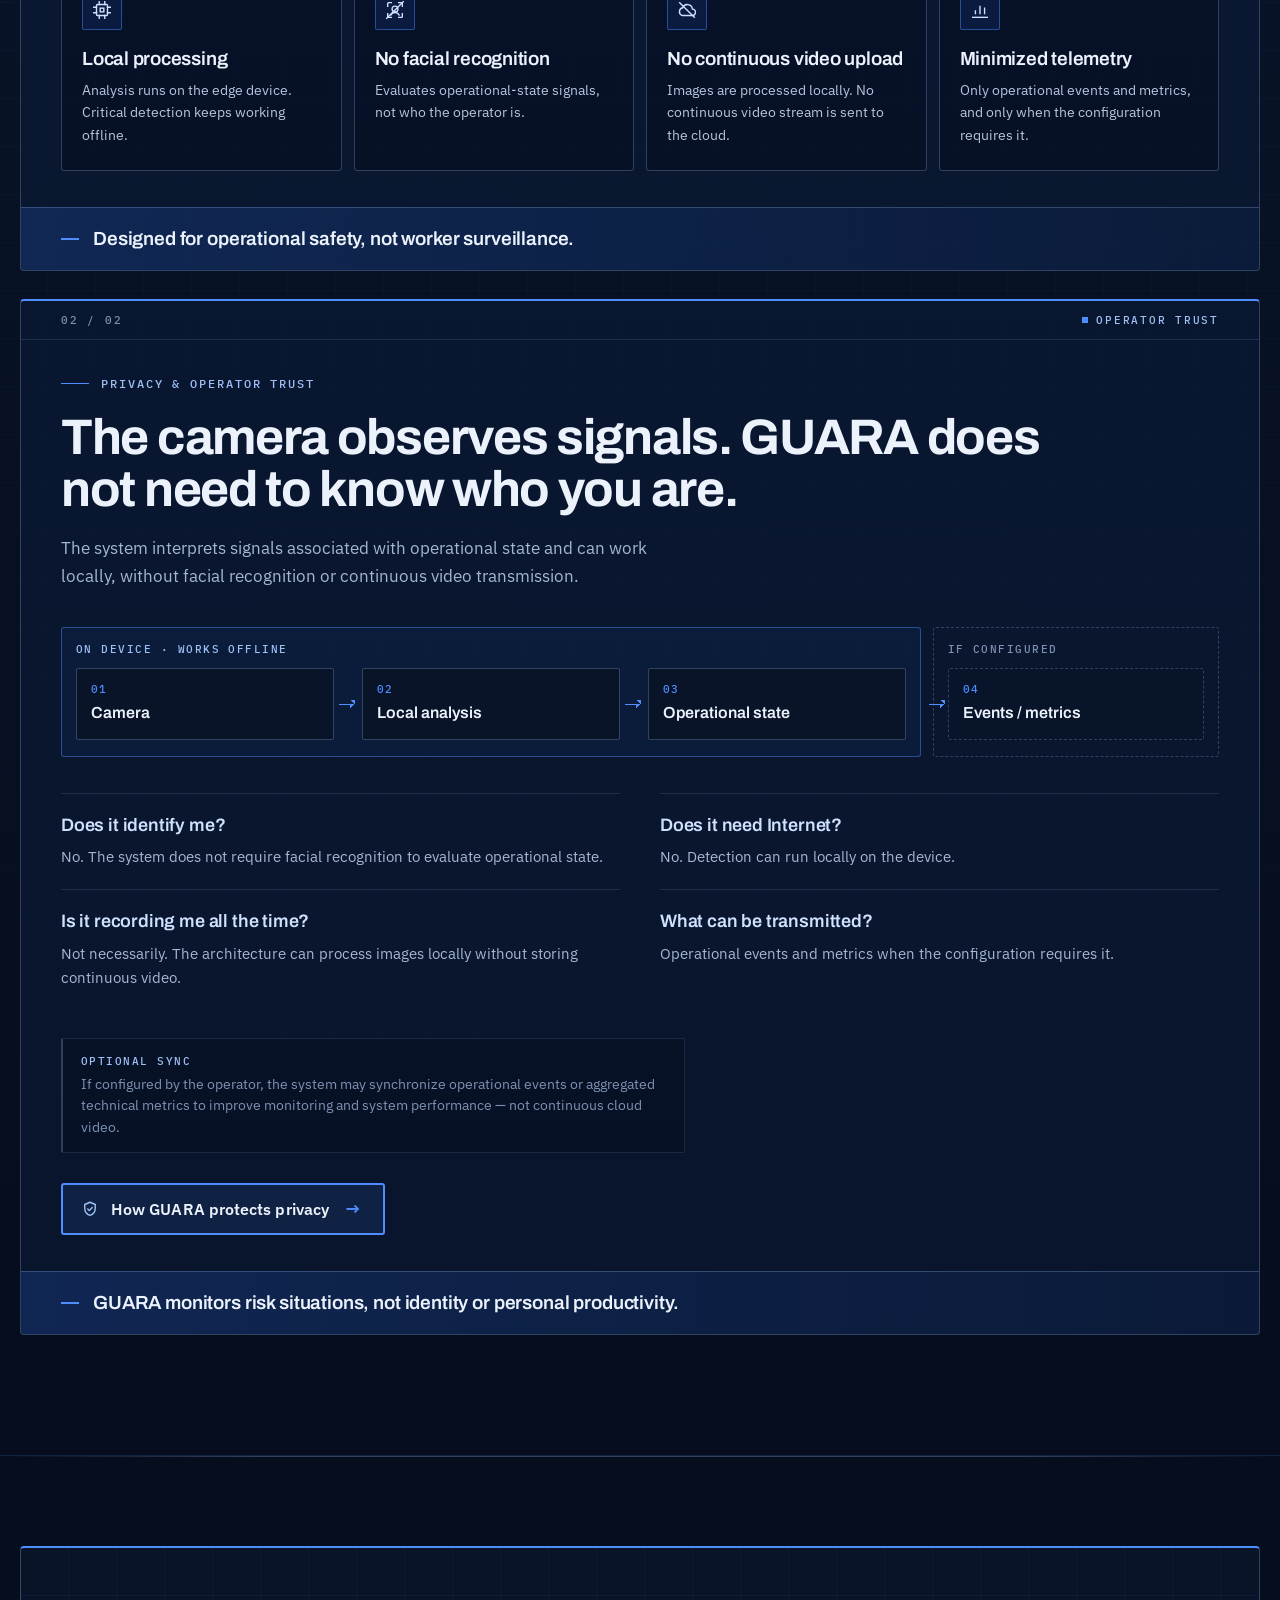
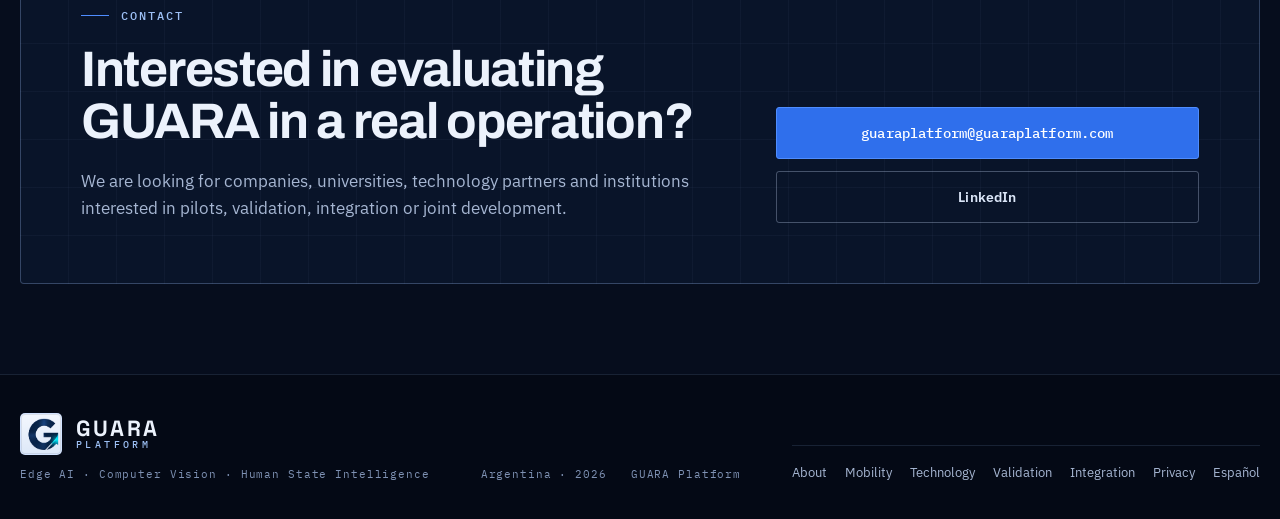
==== commit f12d8b04: "feat: improve privacy CTA and text readability Co-Authored-By: Claude Opus 5.5 <noreply@anthropic.co" ====
--- a/index.html
+++ b/index.html
@@ -8,7 +8,7 @@
 <link href="https://fonts.googleapis.com" rel="preconnect"/>
 <link crossorigin="" href="https://fonts.gstatic.com" rel="preconnect"/>
 <link href="https://fonts.googleapis.com/css2?family=Archivo:wght@500;600;700;800&amp;family=IBM+Plex+Mono:wght@400;500;600&amp;family=IBM+Plex+Sans:wght@400;500;600;700&amp;family=Inter:wght@400;500;600;700;800&amp;family=Space+Grotesk:wght@500;600;700&amp;display=swap" rel="stylesheet"/>
-<link href="/styles.v34.css" rel="stylesheet"/><meta content="GUARA Platform develops Edge AI and computer vision for continuous human-state observability, temporal reasoning and safety-critical environments, starting with mobility." name="description"/><meta content="index, follow, max-image-preview:large, max-snippet:-1, max-video-preview:-1" name="robots"/><meta content="#091429" name="theme-color"/><link href="https://guaraplatform.com/" rel="canonical"/><link href="/assets/favicon-64.png" rel="icon" type="image/png"/><meta content="website" property="og:type"/><meta content="GUARA Platform" property="og:site_name"/><meta content="GUARA Platform | Edge AI for Human State Intelligence" property="og:title"/><meta content="Edge AI and computer vision for continuous human-state observability, temporal reasoning and safety-critical environments." property="og:description"/><meta content="https://guaraplatform.com/" property="og:url"/><meta content="https://guaraplatform.com/assets/og-guara-platform.jpg" property="og:image"/><meta content="en_US" property="og:locale"/><meta content="summary_large_image" name="twitter:card"/><meta content="GUARA Platform | Edge AI for Human State Intelligence" name="twitter:title"/><meta content="Edge AI and computer vision for continuous human-state observability and safety-critical environments." name="twitter:description"/><meta content="https://guaraplatform.com/assets/og-guara-platform.jpg" name="twitter:image"/><link href="https://guaraplatform.com/" hreflang="en" rel="alternate"/><link href="https://guaraplatform.com/es/" hreflang="es" rel="alternate"/><link href="https://guaraplatform.com/" hreflang="x-default" rel="alternate"/><meta content="GUARA Platform" name="author"/><meta content="GUARA Platform" name="application-name"/><meta content="es_AR" property="og:locale:alternate"/><link href="/site.webmanifest" rel="manifest"/><script type="application/ld+json">{"@context":"https://schema.org","@graph":[{"@type":"Organization","@id":"https://guaraplatform.com/#organization","name":"GUARA Platform","url":"https://guaraplatform.com/","logo":{"@type":"ImageObject","url":"https://guaraplatform.com/assets/guara-platform-logo-official.png"},"description":"Edge AI and computer vision platform for continuous human-state observability, temporal reasoning and safety-critical environments.","sameAs":["https://linkedin.com/in/diegopedraza-seguridad"],"email":"guaraplatform@guaraplatform.com"},{"@type":"WebSite","@id":"https://guaraplatform.com/#website","url":"https://guaraplatform.com/","name":"GUARA Platform","publisher":{"@id":"https://guaraplatform.com/#organization"},"inLanguage":["en","es"]},{"@type":"WebPage","@id":"https://guaraplatform.com/#webpage","url":"https://guaraplatform.com/","name":"GUARA Platform | Edge AI for Human State Intelligence","isPartOf":{"@id":"https://guaraplatform.com/#website"},"about":{"@id":"https://guaraplatform.com/#organization"},"inLanguage":"en","dateModified":"2026-09-18"},{"@type":"VideoObject","@id":"https://guaraplatform.com/#demo-video","name":"GUARA Human State Intelligence live demo","description":"Short visual demonstration of GUARA Platform human-state monitoring in a mobility context.","thumbnailUrl":["https://guaraplatform.com/assets/video_poster.jpg"],"contentUrl":"https://guaraplatform.com/assets/guara-driver-loop.mp4","uploadDate":"2026-09-18","duration":"PT6S","isFamilyFriendly":true,"publisher":{"@id":"https://guaraplatform.com/#organization"}}]}</script></head>
+<link href="/styles.v35.css" rel="stylesheet"/><meta content="GUARA Platform develops Edge AI and computer vision for continuous human-state observability, temporal reasoning and safety-critical environments, starting with mobility." name="description"/><meta content="index, follow, max-image-preview:large, max-snippet:-1, max-video-preview:-1" name="robots"/><meta content="#091429" name="theme-color"/><link href="https://guaraplatform.com/" rel="canonical"/><link href="/assets/favicon-64.png" rel="icon" type="image/png"/><meta content="website" property="og:type"/><meta content="GUARA Platform" property="og:site_name"/><meta content="GUARA Platform | Edge AI for Human State Intelligence" property="og:title"/><meta content="Edge AI and computer vision for continuous human-state observability, temporal reasoning and safety-critical environments." property="og:description"/><meta content="https://guaraplatform.com/" property="og:url"/><meta content="https://guaraplatform.com/assets/og-guara-platform.jpg" property="og:image"/><meta content="en_US" property="og:locale"/><meta content="summary_large_image" name="twitter:card"/><meta content="GUARA Platform | Edge AI for Human State Intelligence" name="twitter:title"/><meta content="Edge AI and computer vision for continuous human-state observability and safety-critical environments." name="twitter:description"/><meta content="https://guaraplatform.com/assets/og-guara-platform.jpg" name="twitter:image"/><link href="https://guaraplatform.com/" hreflang="en" rel="alternate"/><link href="https://guaraplatform.com/es/" hreflang="es" rel="alternate"/><link href="https://guaraplatform.com/" hreflang="x-default" rel="alternate"/><meta content="GUARA Platform" name="author"/><meta content="GUARA Platform" name="application-name"/><meta content="es_AR" property="og:locale:alternate"/><link href="/site.webmanifest" rel="manifest"/><script type="application/ld+json">{"@context":"https://schema.org","@graph":[{"@type":"Organization","@id":"https://guaraplatform.com/#organization","name":"GUARA Platform","url":"https://guaraplatform.com/","logo":{"@type":"ImageObject","url":"https://guaraplatform.com/assets/guara-platform-logo-official.png"},"description":"Edge AI and computer vision platform for continuous human-state observability, temporal reasoning and safety-critical environments.","sameAs":["https://linkedin.com/in/diegopedraza-seguridad"],"email":"guaraplatform@guaraplatform.com"},{"@type":"WebSite","@id":"https://guaraplatform.com/#website","url":"https://guaraplatform.com/","name":"GUARA Platform","publisher":{"@id":"https://guaraplatform.com/#organization"},"inLanguage":["en","es"]},{"@type":"WebPage","@id":"https://guaraplatform.com/#webpage","url":"https://guaraplatform.com/","name":"GUARA Platform | Edge AI for Human State Intelligence","isPartOf":{"@id":"https://guaraplatform.com/#website"},"about":{"@id":"https://guaraplatform.com/#organization"},"inLanguage":"en","dateModified":"2026-09-18"},{"@type":"VideoObject","@id":"https://guaraplatform.com/#demo-video","name":"GUARA Human State Intelligence live demo","description":"Short visual demonstration of GUARA Platform human-state monitoring in a mobility context.","thumbnailUrl":["https://guaraplatform.com/assets/video_poster.jpg"],"contentUrl":"https://guaraplatform.com/assets/guara-driver-loop.mp4","uploadDate":"2026-09-18","duration":"PT6S","isFamilyFriendly":true,"publisher":{"@id":"https://guaraplatform.com/#organization"}}]}</script></head>
 <body><noscript>GUARA Platform works best with JavaScript enabled. Core information remains available on this page.</noscript>
 <div class="noise"></div>
 <header class="nav-wrap">
@@ -613,7 +613,7 @@
 <div class="privacy-qa"><dt>What can be transmitted?</dt><dd>Operational events and metrics when the configuration requires it.</dd></div>
 </dl>
 <p class="privacy-note"><span class="privacy-note-label">OPTIONAL SYNC</span>If configured by the operator, the system may synchronize operational events or aggregated technical metrics to improve monitoring and system performance — not continuous cloud video.</p>
-<div class="privacy-actions"><a class="privacy-more" href="/privacy/">More about privacy<span aria-hidden="true">→</span></a></div>
+<div class="privacy-actions"><a class="privacy-more" href="/privacy/">How GUARA protects privacy<span aria-hidden="true">→</span></a></div>
 <p class="privacy-strip">GUARA monitors risk situations, not identity or personal productivity.</p>
 </article>
 </div>
--- a/styles.v35.css
+++ b/styles.v35.css
@@ -0,0 +1,5844 @@
+
+* {
+  box-sizing: border-box;
+  margin: 0;
+  padding: 0;
+}
+
+:root {
+  --bg: #07110f;
+  --bg-soft: #0c1815;
+  --panel: #111e1a;
+  --text: #edf7f2;
+  --muted: #9fb6ac;
+  --line: rgba(255,255,255,.10);
+  --accent: #8fffc6;
+  --accent-2: #3ddf94;
+  --white: #ffffff;
+  --ink: #0a1210;
+}
+
+html {
+  scroll-behavior: smooth;
+}
+
+body {
+  font-family: "Inter", sans-serif;
+  background: #f4f7f5;
+  color: #0d1713;
+  overflow-x: hidden;
+}
+
+.noise {
+  position: fixed;
+  inset: 0;
+  pointer-events: none;
+  opacity: .035;
+  z-index: 1000;
+  background-image:
+    radial-gradient(circle at 20% 30%, #000 0 0.55px, transparent 0.7px),
+    radial-gradient(circle at 70% 65%, #000 0 0.45px, transparent 0.6px);
+  background-size: 10px 10px, 13px 13px;
+}
+
+.container {
+  width: min(1180px, calc(100% - 40px));
+  margin: 0 auto;
+}
+
+.nav-wrap {
+  position: fixed;
+  top: 0;
+  left: 0;
+  width: 100%;
+  z-index: 100;
+  backdrop-filter: blur(18px);
+  background: rgba(5, 15, 12, .74);
+  border-bottom: 1px solid rgba(255,255,255,.08);
+}
+
+.nav {
+  min-height: 76px;
+  display: flex;
+  align-items: center;
+  justify-content: space-between;
+}
+
+.brand {
+  color: #fff;
+  text-decoration: none;
+  display: flex;
+  align-items: center;
+  gap: 12px;
+}
+
+.brand-mark {
+  width: 34px;
+  height: 34px;
+  display: grid;
+  place-items: center;
+  border-radius: 10px;
+  background: linear-gradient(135deg, var(--accent), var(--accent-2));
+  color: #04100b;
+  font-family: "Space Grotesk", sans-serif;
+  font-weight: 800;
+}
+
+.brand-text {
+  letter-spacing: .08em;
+  font-size: 15px;
+  font-weight: 600;
+}
+
+.brand-text strong {
+  color: var(--accent);
+}
+
+.nav-links {
+  display: flex;
+  align-items: center;
+  gap: 28px;
+}
+
+.nav-links a {
+  color: #bcd0c7;
+  text-decoration: none;
+  font-size: 14px;
+  transition: .25s ease;
+}
+
+.nav-links a:hover {
+  color: #fff;
+}
+
+.nav-cta {
+  border: 1px solid rgba(143,255,198,.35);
+  padding: 10px 16px;
+  border-radius: 999px;
+}
+
+.menu-btn {
+  display: none;
+  background: none;
+  border: 0;
+  color: #fff;
+  font-size: 25px;
+}
+
+.hero {
+  min-height: 100vh;
+  background:
+    radial-gradient(circle at 80% 30%, rgba(61,223,148,.16), transparent 30%),
+    linear-gradient(180deg, #06100d, #091612);
+  color: var(--text);
+  display: flex;
+  align-items: center;
+  padding: 130px 0 80px;
+  position: relative;
+  overflow: hidden;
+}
+
+.hero-grid {
+  display: grid;
+  grid-template-columns: 1.08fr .92fr;
+  gap: 80px;
+  align-items: center;
+}
+
+.eyebrow,
+.section-kicker {
+  font-size: 12px;
+  letter-spacing: .18em;
+  font-weight: 800;
+  color: #308c65;
+  margin-bottom: 20px;
+}
+
+.hero .eyebrow {
+  color: var(--accent);
+}
+
+.hero h1,
+.section h2 {
+  font-family: "Space Grotesk", sans-serif;
+  letter-spacing: -.04em;
+}
+
+.hero h1 {
+  font-size: clamp(48px, 6vw, 82px);
+  line-height: .98;
+  max-width: 800px;
+}
+
+.hero h1 span {
+  color: var(--accent);
+  display: block;
+}
+
+.hero-lead {
+  max-width: 680px;
+  color: #aac0b6;
+  font-size: 18px;
+  line-height: 1.7;
+  margin-top: 28px;
+}
+
+.hero-actions {
+  display: flex;
+  gap: 14px;
+  margin-top: 34px;
+  flex-wrap: wrap;
+}
+
+.btn {
+  text-decoration: none;
+  display: inline-flex;
+  align-items: center;
+  justify-content: center;
+  min-height: 50px;
+  padding: 0 22px;
+  border-radius: 10px;
+  font-weight: 700;
+  font-size: 14px;
+  transition: transform .2s ease, box-shadow .2s ease, background .2s ease;
+}
+
+.btn:hover {
+  transform: translateY(-2px);
+}
+
+.btn-primary {
+  color: #04100b;
+  background: linear-gradient(135deg, var(--accent), var(--accent-2));
+  box-shadow: 0 10px 35px rgba(61,223,148,.18);
+}
+
+.btn-secondary {
+  color: #dfeae5;
+  border: 1px solid rgba(255,255,255,.16);
+  background: rgba(255,255,255,.04);
+}
+
+.hero-proof {
+  display: flex;
+  gap: 30px;
+  margin-top: 46px;
+  padding-top: 26px;
+  border-top: 1px solid rgba(255,255,255,.08);
+}
+
+.hero-proof div {
+  display: flex;
+  flex-direction: column;
+  gap: 5px;
+}
+
+.hero-proof strong {
+  color: #fff;
+  font-size: 14px;
+}
+
+.hero-proof span {
+  color: #7e968c;
+  font-size: 12px;
+}
+
+.system-card {
+  border: 1px solid rgba(143,255,198,.2);
+  background: rgba(12, 25, 21, .83);
+  border-radius: 24px;
+  padding: 16px;
+  box-shadow: 0 30px 80px rgba(0,0,0,.35);
+}
+
+.system-top {
+  display: flex;
+  align-items: center;
+  gap: 10px;
+  color: #9fb6ac;
+  font-size: 10px;
+  letter-spacing: .1em;
+  padding: 4px 6px 14px;
+}
+
+.system-top small {
+  margin-left: auto;
+  color: var(--accent);
+}
+
+.live-dot {
+  width: 8px;
+  height: 8px;
+  border-radius: 50%;
+  background: var(--accent);
+  box-shadow: 0 0 18px var(--accent);
+}
+
+.driver-frame {
+  height: 390px;
+  border-radius: 16px;
+  position: relative;
+  overflow: hidden;
+  background:
+    linear-gradient(rgba(143,255,198,.05) 1px, transparent 1px),
+    linear-gradient(90deg, rgba(143,255,198,.05) 1px, transparent 1px),
+    radial-gradient(circle at center, rgba(143,255,198,.09), transparent 42%),
+    #09130f;
+  background-size: 32px 32px, 32px 32px, auto, auto;
+}
+
+.scan-line {
+  position: absolute;
+  top: 15%;
+  left: 0;
+  height: 1px;
+  width: 100%;
+  background: linear-gradient(90deg, transparent, var(--accent), transparent);
+  box-shadow: 0 0 18px var(--accent);
+  animation: scan 4s linear infinite;
+}
+
+@keyframes scan {
+  0% { top: 10%; opacity: 0; }
+  10% { opacity: 1; }
+  90% { opacity: 1; }
+  100% { top: 90%; opacity: 0; }
+}
+
+.face-ring {
+  position: absolute;
+  width: 150px;
+  height: 200px;
+  border: 1px solid rgba(143,255,198,.7);
+  border-radius: 45% 45% 42% 42%;
+  left: 50%;
+  top: 48%;
+  transform: translate(-50%,-50%);
+  box-shadow: 0 0 25px rgba(143,255,198,.08);
+}
+
+.point {
+  width: 6px;
+  height: 6px;
+  border-radius: 50%;
+  background: var(--accent);
+  position: absolute;
+  z-index: 2;
+  box-shadow: 0 0 14px var(--accent);
+}
+
+.p1 { left: 44%; top: 42%; }
+.p2 { left: 56%; top: 42%; }
+.p3 { left: 50%; top: 50%; }
+.p4 { left: 45%; top: 58%; }
+.p5 { left: 55%; top: 58%; }
+
+.hud {
+  position: absolute;
+  border-left: 2px solid var(--accent);
+  background: rgba(7,17,15,.7);
+  backdrop-filter: blur(6px);
+  padding: 9px 12px;
+  min-width: 98px;
+}
+
+.hud span,
+.signal-row span {
+  display: block;
+  font-size: 9px;
+  letter-spacing: .12em;
+  color: #789087;
+}
+
+.hud strong {
+  display: block;
+  margin-top: 4px;
+  font-size: 12px;
+  color: #dfffee;
+}
+
+.hud-a { top: 55px; left: 18px; }
+.hud-b { top: 120px; right: 18px; }
+.hud-c { bottom: 28px; left: 20px; }
+
+.signal-row {
+  display: grid;
+  grid-template-columns: repeat(3,1fr);
+  gap: 14px;
+  padding: 18px 4px 4px;
+}
+
+.signal-row i {
+  display: block;
+  margin-top: 7px;
+  height: 4px;
+  background: rgba(255,255,255,.07);
+  border-radius: 99px;
+  overflow: hidden;
+}
+
+.signal-row i::after {
+  content: "";
+  display: block;
+  width: var(--w);
+  height: 100%;
+  background: var(--accent);
+}
+
+.section {
+  padding: 120px 0;
+}
+
+.split {
+  display: grid;
+  grid-template-columns: 1fr 1fr;
+  gap: 70px;
+  align-items: start;
+}
+
+.section h2 {
+  font-size: clamp(38px, 5vw, 64px);
+  line-height: 1.04;
+}
+
+.section-text {
+  color: #53635c;
+  font-size: 17px;
+  line-height: 1.8;
+}
+
+.feature-grid {
+  display: grid;
+  grid-template-columns: repeat(4,1fr);
+  gap: 16px;
+  margin-top: 70px;
+}
+
+.feature-card {
+  background: #fff;
+  border: 1px solid #e1e8e4;
+  border-radius: 18px;
+  padding: 28px;
+  min-height: 250px;
+  transition: transform .2s ease, box-shadow .2s ease;
+}
+
+.feature-card:hover,
+.platform-card:hover {
+  transform: translateY(-4px);
+  box-shadow: 0 18px 50px rgba(10,25,20,.08);
+}
+
+.card-number {
+  font-family: "Space Grotesk";
+  font-size: 12px;
+  color: #3d7d60;
+}
+
+.feature-card h3 {
+  margin-top: 75px;
+  font-size: 22px;
+}
+
+.feature-card p {
+  margin-top: 12px;
+  color: #63716b;
+  font-size: 14px;
+  line-height: 1.7;
+}
+
+.dark-block {
+  background: #081310;
+  color: #edf7f2;
+}
+
+.section-kicker.light {
+  color: var(--accent);
+}
+
+.muted {
+  color: #8ca299;
+}
+
+.vertical-grid {
+  display: grid;
+  grid-template-columns: 1.35fr repeat(3,1fr);
+  gap: 16px;
+  margin-top: 70px;
+}
+
+.vertical-card {
+  padding: 28px;
+  border-radius: 18px;
+  border: 1px solid rgba(255,255,255,.1);
+  background: rgba(255,255,255,.025);
+  min-height: 370px;
+}
+
+.vertical-card.active {
+  background: linear-gradient(180deg, rgba(143,255,198,.11), rgba(255,255,255,.025));
+  border-color: rgba(143,255,198,.34);
+}
+
+.vertical-icon {
+  width: 44px;
+  height: 44px;
+  display: grid;
+  place-items: center;
+  border: 1px solid rgba(143,255,198,.26);
+  border-radius: 12px;
+  color: var(--accent);
+  margin-bottom: 60px;
+}
+
+.vertical-card > span,
+.platform-card > span {
+  font-size: 10px;
+  letter-spacing: .14em;
+  color: var(--accent);
+  font-weight: 800;
+}
+
+.vertical-card h3,
+.platform-card h3 {
+  margin-top: 10px;
+  font-size: 24px;
+}
+
+.vertical-card p {
+  margin-top: 12px;
+  color: #91a69d;
+  line-height: 1.65;
+  font-size: 14px;
+}
+
+.vertical-card ul {
+  list-style: none;
+  margin-top: 22px;
+  display: grid;
+  gap: 10px;
+  color: #b5c7bf;
+  font-size: 13px;
+}
+
+.vertical-card li::before {
+  content: "—";
+  color: var(--accent);
+  margin-right: 9px;
+}
+
+.tech-layout {
+  display: grid;
+  grid-template-columns: .95fr 1.05fr;
+  gap: 90px;
+  align-items: center;
+}
+
+.tech-copy .section-text {
+  margin-top: 24px;
+}
+
+.stack {
+  display: flex;
+  flex-direction: column;
+  gap: 10px;
+}
+
+.stack-item {
+  padding: 20px 22px;
+  background: #fff;
+  border: 1px solid #dfe7e3;
+  border-radius: 14px;
+  display: flex;
+  justify-content: space-between;
+  gap: 30px;
+  align-items: center;
+}
+
+.stack-item span {
+  font-size: 10px;
+  letter-spacing: .13em;
+  color: #4c896b;
+  font-weight: 800;
+}
+
+.stack-item strong {
+  font-size: 14px;
+  text-align: right;
+}
+
+.platforms {
+  margin-top: 70px;
+  display: grid;
+  grid-template-columns: repeat(3,1fr);
+  gap: 16px;
+}
+
+.platform-card {
+  background: #fff;
+  padding: 28px;
+  border-radius: 18px;
+  border: 1px solid #e0e8e4;
+  transition: .2s ease;
+}
+
+.platform-card p {
+  margin-top: 12px;
+  color: #65736d;
+  line-height: 1.6;
+  font-size: 14px;
+}
+
+.validation {
+  background: #e9f0ec;
+}
+
+.validation-grid {
+  display: grid;
+  grid-template-columns: 1fr 1fr;
+  gap: 90px;
+}
+
+.validation .section-text {
+  margin-top: 24px;
+}
+
+.validation-list {
+  display: flex;
+  flex-direction: column;
+}
+
+.validation-row {
+  display: grid;
+  grid-template-columns: 60px 1fr;
+  gap: 18px;
+  padding: 25px 0;
+  border-bottom: 1px solid #c9d6cf;
+}
+
+.validation-row strong {
+  color: #287452;
+  font-family: "Space Grotesk";
+}
+
+.validation-row span {
+  font-weight: 600;
+}
+
+.cta-section {
+  background: #07110f;
+  padding: 90px 0;
+}
+
+.cta-card {
+  border: 1px solid rgba(143,255,198,.25);
+  background:
+    radial-gradient(circle at 80% 40%, rgba(61,223,148,.13), transparent 35%),
+    #0c1915;
+  border-radius: 28px;
+  padding: 60px;
+  color: #fff;
+  display: grid;
+  grid-template-columns: 1.2fr .8fr;
+  gap: 60px;
+  align-items: end;
+}
+
+.cta-card h2 {
+  max-width: 760px;
+}
+
+.cta-card p {
+  margin-top: 20px;
+  color: #97aaa2;
+  line-height: 1.7;
+  max-width: 700px;
+}
+
+.cta-actions {
+  display: flex;
+  flex-direction: column;
+  gap: 12px;
+}
+
+.light-btn {
+  width: 100%;
+}
+
+.dark-btn {
+  width: 100%;
+}
+
+footer {
+  background: #040a08;
+  color: #8da198;
+  border-top: 1px solid rgba(255,255,255,.07);
+  padding: 38px 0;
+}
+
+.footer-grid {
+  display: flex;
+  justify-content: space-between;
+  gap: 30px;
+  align-items: end;
+}
+
+.footer-brand {
+  margin-bottom: 12px;
+}
+
+footer p,
+.footer-right {
+  font-size: 12px;
+}
+
+.footer-right {
+  display: flex;
+  gap: 24px;
+}
+
+.reveal {
+  opacity: 0;
+  transform: translateY(18px);
+  transition: opacity .7s ease, transform .7s ease;
+}
+
+.reveal.visible {
+  opacity: 1;
+  transform: translateY(0);
+}
+
+.reveal-delay {
+  transition-delay: .12s;
+}
+
+@media (max-width: 980px) {
+  .hero-grid,
+  .split,
+  .tech-layout,
+  .validation-grid,
+  .cta-card {
+    grid-template-columns: 1fr;
+  }
+
+  .hero-grid {
+    gap: 45px;
+  }
+
+  .hero-visual {
+    max-width: 650px;
+    width: 100%;
+  }
+
+  .feature-grid {
+    grid-template-columns: repeat(2,1fr);
+  }
+
+  .vertical-grid {
+    grid-template-columns: repeat(2,1fr);
+  }
+
+  .platforms {
+    grid-template-columns: 1fr;
+  }
+
+  .cta-actions {
+    flex-direction: row;
+  }
+}
+
+@media (max-width: 720px) {
+  .container {
+    width: min(100% - 28px, 1180px);
+  }
+
+  .menu-btn {
+    display: block;
+    cursor: pointer;
+  }
+
+  .nav-links {
+    position: absolute;
+    left: 14px;
+    right: 14px;
+    top: 68px;
+    background: #0a1612;
+    border: 1px solid rgba(255,255,255,.1);
+    border-radius: 16px;
+    padding: 18px;
+    flex-direction: column;
+    align-items: stretch;
+    gap: 8px;
+    opacity: 0;
+    pointer-events: none;
+    transform: translateY(-8px);
+    transition: .2s ease;
+  }
+
+  .nav-links.open {
+    opacity: 1;
+    pointer-events: auto;
+    transform: translateY(0);
+  }
+
+  .nav-links a {
+    padding: 10px 8px;
+  }
+
+  .hero {
+    padding-top: 120px;
+  }
+
+  .hero h1 {
+    font-size: 48px;
+  }
+
+  .hero-proof {
+    display: grid;
+    grid-template-columns: repeat(3,1fr);
+    gap: 12px;
+  }
+
+  .driver-frame {
+    height: 310px;
+  }
+
+  .section {
+    padding: 82px 0;
+  }
+
+  .feature-grid,
+  .vertical-grid {
+    grid-template-columns: 1fr;
+  }
+
+  .feature-card {
+    min-height: 210px;
+  }
+
+  .feature-card h3 {
+    margin-top: 50px;
+  }
+
+  .vertical-card {
+    min-height: 300px;
+  }
+
+  .vertical-icon {
+    margin-bottom: 40px;
+  }
+
+  .stack-item {
+    flex-direction: column;
+    align-items: flex-start;
+    gap: 6px;
+  }
+
+  .stack-item strong {
+    text-align: left;
+  }
+
+  .cta-card {
+    padding: 35px 25px;
+  }
+
+  .cta-actions {
+    flex-direction: column;
+  }
+
+  .footer-grid {
+    flex-direction: column;
+    align-items: flex-start;
+  }
+
+  .footer-right {
+    flex-direction: column;
+    gap: 8px;
+  }
+}
+
+
+/* ===== GUARA HERO V3: live video + platform intelligence HUD ===== */
+.hero-monitor-v3 { --hud:#84f7c0; --hud2:#39d98a; --warn:#ffbf47; --danger:#ff4d5f; }
+.guara-demo-shell { position:relative; min-height:630px; padding:18px 186px 112px; border:1px solid rgba(132,247,192,.16); border-radius:28px; background:linear-gradient(180deg,rgba(6,18,14,.84),rgba(4,11,9,.94)); box-shadow:0 32px 90px rgba(0,0,0,.35); overflow:hidden; }
+.guara-demo-shell::before { content:""; position:absolute; inset:0; pointer-events:none; background-image:linear-gradient(rgba(132,247,192,.035) 1px,transparent 1px),linear-gradient(90deg,rgba(132,247,192,.035) 1px,transparent 1px); background-size:34px 34px; mask-image:linear-gradient(to bottom,#000,transparent 94%); }
+.video-core { position:relative; width:min(100%,360px); margin:0 auto; aspect-ratio:464/688; border-radius:22px; overflow:hidden; border:1px solid rgba(132,247,192,.26); background:#050a08; box-shadow:0 24px 70px rgba(0,0,0,.5),0 0 40px rgba(57,217,138,.06); transition:border-color .45s ease,box-shadow .45s ease; }
+.guara-video { width:100%; height:100%; display:block; object-fit:cover; }
+.video-vignette { position:absolute; inset:0; box-shadow:inset 0 0 85px rgba(0,0,0,.42); pointer-events:none; }
+.scan-beam { position:absolute; left:-8%; width:116%; height:2px; top:18%; background:linear-gradient(90deg,transparent,var(--hud),transparent); box-shadow:0 0 20px rgba(132,247,192,.75); opacity:.75; animation:scanV3 3.1s linear infinite; pointer-events:none; }
+@keyframes scanV3 { 0%{top:14%;opacity:.15} 15%{opacity:.8} 85%{opacity:.7} 100%{top:86%;opacity:.1} }
+.face-reticle { position:absolute; width:46%; height:39%; left:27%; top:23%; border:1px solid rgba(132,247,192,.34); border-radius:44% 44% 48% 48%; filter:drop-shadow(0 0 9px rgba(132,247,192,.35)); pointer-events:none; animation:reticlePulse 2.2s ease-in-out infinite; }
+@keyframes reticlePulse { 0%,100%{opacity:.68;transform:scale(1)} 50%{opacity:1;transform:scale(1.012)} }
+.reticle-corner { position:absolute; width:22px; height:22px; border-color:var(--hud); opacity:.95; }
+.rc1{left:-10px;top:-10px;border-left:2px solid;border-top:2px solid}.rc2{right:-10px;top:-10px;border-right:2px solid;border-top:2px solid}.rc3{left:-10px;bottom:-10px;border-left:2px solid;border-bottom:2px solid}.rc4{right:-10px;bottom:-10px;border-right:2px solid;border-bottom:2px solid}
+.landmark { position:absolute; width:5px; height:5px; border-radius:50%; background:var(--hud); box-shadow:0 0 9px var(--hud); }
+.l1{left:29%;top:37%}.l2{right:29%;top:37%}.l3{left:49%;top:52%}.l4{left:36%;top:67%}.l5{right:36%;top:67%}.l6{left:49%;top:75%}
+.risk-wash { position:absolute; inset:0; pointer-events:none; background:radial-gradient(circle at 50% 42%,transparent 30%,rgba(255,77,95,0) 72%); transition:background .45s ease; }
+.alert-chip { position:absolute; top:16px; right:16px; display:flex; align-items:center; gap:8px; padding:9px 11px; border-radius:999px; background:rgba(5,15,12,.66); border:1px solid rgba(132,247,192,.28); backdrop-filter:blur(8px); transition:.35s ease; }
+.alert-chip span { width:8px;height:8px;border-radius:50%;background:var(--hud);box-shadow:0 0 12px var(--hud); }
+.alert-chip strong { font-size:9px;letter-spacing:.14em;color:#eafff4; }
+.intel-card { position:absolute; width:170px; min-height:108px; padding:14px 14px 13px; border-radius:16px; background:rgba(7,18,14,.83); border:1px solid rgba(132,247,192,.14); backdrop-filter:blur(12px); box-shadow:0 12px 32px rgba(0,0,0,.2); transition:border-color .35s ease,transform .35s ease,background .35s ease; }
+.intel-left{left:14px}.intel-right{right:14px}.intel-a{top:38px}.intel-b{top:164px}.intel-c{top:290px}
+.intel-label { display:block;font-size:9px;letter-spacing:.16em;color:#73cda8;font-weight:800;margin-bottom:9px; }
+.intel-card strong { display:block;color:#f4fff9;font-size:18px;letter-spacing:.04em; }
+.intel-card small { display:block;color:#839b91;font-size:11px;line-height:1.35;margin-top:6px; }
+.intel-inline { display:flex;align-items:baseline;justify-content:space-between;gap:9px; }.intel-inline span{font-size:11px;color:#84f7c0;font-weight:700}
+.mini-bar { height:5px;margin-top:12px;border-radius:99px;background:rgba(255,255,255,.07);overflow:hidden}.mini-bar i{display:block;height:100%;background:linear-gradient(90deg,var(--hud),var(--hud2));border-radius:99px;transition:width .45s ease,background .45s ease}.mini-bar.reverse i{background:linear-gradient(90deg,var(--hud2),var(--hud))}
+.risk-panel { position:absolute; left:14px; right:14px; bottom:14px; height:88px; padding:12px 14px; border-radius:16px; background:rgba(7,18,14,.82); border:1px solid rgba(132,247,192,.14); backdrop-filter:blur(12px); }
+.risk-title { display:flex;justify-content:space-between;align-items:center;gap:16px}.risk-title span{font-size:9px;letter-spacing:.16em;color:#73cda8;font-weight:800}.risk-title strong{font-size:12px;color:var(--hud);letter-spacing:.12em;transition:color .4s ease}
+.risk-chart{width:100%;height:50px;overflow:visible}.risk-grid{fill:none;stroke:rgba(255,255,255,.05);stroke-width:1}.risk-path{fill:none;stroke:var(--hud);stroke-width:2.2;filter:drop-shadow(0 0 5px rgba(132,247,192,.45));transition:stroke .4s ease}.risk-dot{fill:var(--hud);filter:drop-shadow(0 0 5px rgba(132,247,192,.8));transition:fill .4s ease}
+.input-strip { display:grid;grid-template-columns:repeat(4,1fr);gap:12px;margin-top:14px}.input-block{display:grid;grid-template-columns:auto 1fr 24px;align-items:center;gap:9px}.input-block span{color:#789187;font-size:10px;letter-spacing:.08em}.input-block b{font-size:10px;color:#a6c6b8;text-align:right}.input-block .signal-bar{height:6px}.input-block .signal-bar i{transition:width .35s ease,background .35s ease}
+.architecture-ribbon { display:flex;align-items:center;justify-content:center;gap:8px;flex-wrap:wrap;margin-top:16px;padding:12px 14px;border:1px solid rgba(132,247,192,.12);border-radius:14px;background:rgba(255,255,255,.025);color:#dff9ed;font-size:9px;letter-spacing:.12em;font-weight:700}.architecture-ribbon i{font-style:normal;color:var(--hud);font-size:14px}.architecture-ribbon span{white-space:nowrap}
+.guara-demo-shell.warning { --hud:#ffc45a; --hud2:#ff9d3a; }
+.guara-demo-shell.danger { --hud:#ff6573; --hud2:#ff3d52; }
+.guara-demo-shell.warning .video-core{border-color:rgba(255,196,90,.6);box-shadow:0 24px 70px rgba(0,0,0,.5),0 0 45px rgba(255,196,90,.18)}
+.guara-demo-shell.danger .video-core{border-color:rgba(255,77,95,.72);box-shadow:0 24px 70px rgba(0,0,0,.5),0 0 55px rgba(255,77,95,.24)}
+.guara-demo-shell.warning .intel-card,.guara-demo-shell.danger .intel-card{border-color:color-mix(in srgb,var(--hud) 34%,transparent)}
+.guara-demo-shell.danger .risk-wash{background:radial-gradient(circle at 50% 42%,transparent 26%,rgba(255,77,95,.12) 72%,rgba(255,77,95,.2) 100%)}
+.guara-demo-shell.warning .alert-chip,.guara-demo-shell.danger .alert-chip{border-color:color-mix(in srgb,var(--hud) 58%,transparent);background:rgba(35,14,12,.72)}
+.guara-demo-shell.warning .signal-bar i,.guara-demo-shell.danger .signal-bar i{background:linear-gradient(90deg,var(--hud),var(--hud2))}
+@media (max-width:1180px){.guara-demo-shell{padding:20px 18px 116px;display:grid;grid-template-columns:1fr 1fr;gap:10px}.video-core{grid-column:1/-1;grid-row:1;width:min(100%,390px)}.intel-card{position:relative;left:auto!important;right:auto!important;top:auto!important;width:100%;min-height:96px}.intel-left.intel-a{grid-column:1}.intel-right.intel-a{grid-column:2}.intel-left.intel-b{grid-column:1}.intel-right.intel-b{grid-column:2}.intel-left.intel-c{grid-column:1}.intel-right.intel-c{grid-column:2}.risk-panel{bottom:14px}.input-strip{grid-template-columns:1fr 1fr}}
+@media (max-width:720px){.guara-demo-shell{grid-template-columns:1fr;padding:14px 12px 120px}.video-core{grid-column:1;width:min(100%,330px)}.intel-left.intel-a,.intel-right.intel-a,.intel-left.intel-b,.intel-right.intel-b,.intel-left.intel-c,.intel-right.intel-c{grid-column:1}.input-strip{grid-template-columns:1fr 1fr}.architecture-ribbon{justify-content:flex-start;gap:6px}.architecture-ribbon i{display:none}}
+
+
+/* ===== GUARA HERO V4: larger centered video + metrics around it ===== */
+.container { width: min(1280px, calc(100% - 40px)); }
+.hero-grid { grid-template-columns: minmax(0,.88fr) minmax(0,1.12fr); gap: 48px; align-items: center; }
+.hero-visual { min-width: 0; }
+.hero h1 { font-size: clamp(44px, 5.5vw, 78px); }
+
+.hero-monitor-v3 .monitor-caption { margin-bottom: 16px; }
+.hero-monitor-v3 .demo-pill { gap: 8px; }
+
+.guara-demo-shell {
+  display: grid;
+  grid-template-columns: minmax(185px, 220px) minmax(340px, 390px) minmax(185px, 220px);
+  grid-template-rows: auto auto auto;
+  justify-content: center;
+  align-items: start;
+  gap: 16px 18px;
+  min-height: 730px;
+  padding: 22px 18px 116px;
+}
+
+.video-core {
+  grid-column: 2;
+  grid-row: 1 / span 3;
+  width: 100%;
+  max-width: 390px;
+  margin: 8px auto 0;
+  border-radius: 26px;
+}
+
+.intel-card {
+  position: relative;
+  width: 100%;
+  min-height: 116px;
+  left: auto !important;
+  right: auto !important;
+  top: auto !important;
+}
+
+.intel-left,
+.intel-right {
+  margin-top: 6px;
+}
+
+.intel-left { grid-column: 1; justify-self: end; }
+.intel-right { grid-column: 3; justify-self: start; }
+.intel-a { grid-row: 1; }
+.intel-b { grid-row: 2; }
+.intel-c { grid-row: 3; }
+
+.risk-panel {
+  left: 18px;
+  right: 18px;
+  bottom: 18px;
+}
+
+.input-strip {
+  margin-top: 16px;
+}
+
+.architecture-ribbon {
+  margin-top: 14px;
+}
+
+@media (max-width: 1180px) {
+  .hero-grid { grid-template-columns: 1fr; gap: 38px; }
+
+  .hero-visual {
+    max-width: 920px;
+    width: 100%;
+    margin: 0 auto;
+  }
+
+  .guara-demo-shell {
+    grid-template-columns: 1fr 1fr;
+    grid-template-areas:
+      "video video"
+      "l1 r1"
+      "l2 r2"
+      "l3 r3";
+    gap: 12px;
+    min-height: auto;
+    padding: 18px 16px 112px;
+  }
+
+  .video-core {
+    grid-column: 1 / -1;
+    grid-row: auto;
+    grid-area: video;
+    max-width: 430px;
+  }
+
+  .intel-left, .intel-right {
+    justify-self: stretch;
+    margin-top: 0;
+  }
+
+  .intel-left.intel-a { grid-area: l1; }
+  .intel-right.intel-a { grid-area: r1; }
+  .intel-left.intel-b { grid-area: l2; }
+  .intel-right.intel-b { grid-area: r2; }
+  .intel-left.intel-c { grid-area: l3; }
+  .intel-right.intel-c { grid-area: r3; }
+}
+
+@media (max-width: 720px) {
+  .brand-logo { width: 170px; }
+
+  .hero h1 { font-size: clamp(40px, 12vw, 58px); }
+
+  .guara-demo-shell {
+    grid-template-columns: 1fr;
+    grid-template-areas:
+      "video"
+      "l1"
+      "r1"
+      "l2"
+      "r2"
+      "l3"
+      "r3";
+    padding: 14px 12px 120px;
+  }
+
+  .video-core {
+    grid-column: 1;
+    max-width: 360px;
+  }
+
+  .input-strip { grid-template-columns: 1fr 1fr; }
+}
+
+/* ===== V5 visual correction: dominant central video + HUD overlays ===== */
+.hero-grid{grid-template-columns:minmax(0,.9fr) minmax(560px,1.1fr);gap:44px;align-items:center}
+.hero-visual{min-width:0}
+.guara-demo-shell{position:relative;display:block;min-height:720px;padding:18px 18px 112px;border-radius:28px;overflow:hidden}
+.video-core{position:relative;width:min(100%,520px);max-width:520px;margin:0 auto;aspect-ratio:464/688;border-radius:26px;overflow:hidden}
+.intel-card{position:absolute;width:184px;min-height:104px;z-index:5;background:rgba(5,16,13,.72);backdrop-filter:blur(12px)}
+.intel-left.intel-a{left:12px;top:42px}.intel-left.intel-b{left:12px;top:166px}.intel-left.intel-c{left:12px;top:290px}
+.intel-right.intel-a{right:12px;top:42px}.intel-right.intel-b{right:12px;top:166px}.intel-right.intel-c{right:12px;top:290px}
+.risk-panel{left:12px;right:12px;bottom:14px;z-index:5}
+.input-strip{grid-template-columns:repeat(4,1fr);gap:10px;margin-top:14px}
+.architecture-ribbon{font-size:8px;gap:6px}
+.monitor-caption{font-size:11px}
+@media(max-width:1180px){
+ .hero-grid{grid-template-columns:1fr;gap:38px}.hero-visual{max-width:900px;width:100%;margin:0 auto}
+ .guara-demo-shell{min-height:720px}.video-core{width:min(100%,500px)}
+}
+@media(max-width:760px){
+ .guara-demo-shell{min-height:auto;padding:12px 10px 112px}
+ .video-core{width:100%;max-width:420px}
+ .intel-card{position:absolute;width:145px;min-height:90px;padding:10px}
+ .intel-card strong{font-size:14px}.intel-card small{font-size:9px}.intel-label{font-size:8px}
+ .intel-left.intel-a{left:6px;top:28px}.intel-left.intel-b{left:6px;top:128px}.intel-left.intel-c{left:6px;top:228px}
+ .intel-right.intel-a{right:6px;top:28px}.intel-right.intel-b{right:6px;top:128px}.intel-right.intel-c{right:6px;top:228px}
+ .input-strip{grid-template-columns:1fr 1fr}
+}
+
+
+/* ===== FIX LOGO: prevent intrinsic PNG size from covering the page ===== */
+.brand {
+  display: inline-flex;
+  align-items: center;
+  flex: 0 0 auto;
+  overflow: visible;
+}
+
+.brand-logo {
+  display: block !important;
+  width: 168px !important;
+  height: 58px !important;
+  max-width: 168px !important;
+  max-height: 58px !important;
+  object-fit: contain !important;
+  object-position: left center !important;
+  flex: 0 0 168px;
+}
+
+.footer-logo {
+  width: 145px !important;
+  height: 50px !important;
+  max-width: 145px !important;
+  max-height: 50px !important;
+}
+
+@media (max-width: 720px) {
+  .brand-logo {
+    width: 142px !important;
+    height: 50px !important;
+    max-width: 142px !important;
+    max-height: 50px !important;
+    flex-basis: 142px;
+  }
+}
+
+
+/* ===== V6: richer platform section ===== */
+.platform-intro .platform-copy {
+  display: grid;
+  gap: 18px;
+}
+
+.platform-intro .section-text strong {
+  color: #193e30;
+  font-weight: 800;
+}
+
+.platform-capabilities .feature-card {
+  min-height: 270px;
+}
+
+.platform-capabilities .feature-card h3 {
+  margin-top: 62px;
+}
+
+@media (max-width: 980px) {
+  .platform-intro .platform-copy {
+    gap: 14px;
+  }
+}
+
+
+
+/* ===== V7 brand and card backgrounds ===== */
+.brand-tech {
+  display: inline-flex;
+  align-items: center;
+  gap: 12px;
+  text-decoration: none;
+  position: relative;
+}
+.brand-glyph {
+  width: 52px;
+  height: 52px;
+  border-radius: 16px;
+  display: grid;
+  place-items: center;
+  font-family: "Space Grotesk", sans-serif;
+  font-weight: 700;
+  font-size: 34px;
+  color: #03140f;
+  background: radial-gradient(circle at 72% 30%, rgba(109,255,219,.95), rgba(109,255,219,.22) 30%, transparent 31%), linear-gradient(135deg, #0e2c6a 8%, #153b87 52%, #28dfd4 100%);
+  box-shadow: 0 0 24px rgba(40,223,212,.24), inset 0 0 18px rgba(255,255,255,.08);
+  position: relative;
+  overflow: hidden;
+}
+.brand-glyph::after {
+  content: "";
+  position: absolute;
+  inset: 0;
+  background: linear-gradient(130deg, transparent 24%, rgba(255,255,255,.22) 48%, transparent 70%);
+  transform: translateX(-120%);
+  animation: brandShine 4.8s ease-in-out infinite;
+}
+.brand-stack {
+  display: flex;
+  flex-direction: column;
+  line-height: .92;
+  position: relative;
+}
+.brand-main {
+  font-family: "Space Grotesk", sans-serif;
+  font-size: 28px;
+  font-weight: 700;
+  letter-spacing: .08em;
+  text-transform: uppercase;
+  background: linear-gradient(90deg, #f3fff9 0%, #a7ffd7 35%, #5fe4d9 70%, #d8fff4 100%);
+  -webkit-background-clip: text;
+  background-clip: text;
+  color: transparent;
+  text-shadow: 0 0 16px rgba(100,255,214,.20);
+}
+.brand-sub {
+  margin-top: 2px;
+  font-size: 11px;
+  letter-spacing: .28em;
+  text-transform: uppercase;
+  color: #8ef3c2;
+  text-shadow: 0 0 12px rgba(61,223,148,.25);
+}
+.brand-flare {
+  position: absolute;
+  left: -2px;
+  top: 3px;
+  width: 112%;
+  height: 2px;
+  background: linear-gradient(90deg, transparent, rgba(143,255,198,.95), transparent);
+  filter: blur(.4px);
+  opacity: .75;
+  animation: flareSweep 3.4s linear infinite;
+}
+.brand-spark {
+  position: absolute;
+  width: 6px;
+  height: 6px;
+  border-radius: 50%;
+  background: radial-gradient(circle, #b9fff1 0%, #6fffd3 45%, rgba(111,255,211,0) 70%);
+  box-shadow: 0 0 12px rgba(111,255,211,.8);
+  opacity: .75;
+}
+.spark-1 { right: -6px; top: 2px; animation: sparkFloat1 2.8s ease-in-out infinite; }
+.spark-2 { right: 18px; top: -8px; width: 4px; height: 4px; animation: sparkFloat2 3.4s ease-in-out infinite; }
+.spark-3 { right: 24px; top: 18px; width: 3px; height: 3px; animation: sparkFloat3 2.6s ease-in-out infinite; }
+.footer-brand-tech .brand-glyph { width: 42px; height: 42px; font-size: 28px; border-radius: 14px; }
+.footer-brand-tech .brand-main { font-size: 22px; }
+.footer-brand-tech .brand-sub { font-size: 10px; }
+.footer-brand-tech .brand-flare { display: none; }
+
+@keyframes brandShine {
+  0%, 16% { transform: translateX(-120%); }
+  26%, 100% { transform: translateX(130%); }
+}
+@keyframes flareSweep {
+  0% { transform: translateX(-52%); opacity: 0; }
+  15% { opacity: .75; }
+  60% { opacity: .6; }
+  100% { transform: translateX(28%); opacity: 0; }
+}
+@keyframes sparkFloat1 {
+  0%,100% { transform: translate(0,0) scale(1); opacity: .45; }
+  50% { transform: translate(10px,-7px) scale(1.25); opacity: 1; }
+}
+@keyframes sparkFloat2 {
+  0%,100% { transform: translate(0,0) scale(1); opacity: .35; }
+  50% { transform: translate(7px,-10px) scale(1.2); opacity: .9; }
+}
+@keyframes sparkFloat3 {
+  0%,100% { transform: translate(0,0) scale(1); opacity: .35; }
+  50% { transform: translate(10px,3px) scale(1.25); opacity: .85; }
+}
+
+.feature-card, .vertical-card, .platform-card {
+  position: relative;
+  overflow: hidden;
+  isolation: isolate;
+}
+.feature-card > *, .vertical-card > *, .platform-card > * {
+  position: relative;
+  z-index: 1;
+}
+.feature-card::before, .vertical-card::before, .platform-card::before {
+  content: "";
+  position: absolute;
+  inset: 0;
+  background-repeat: no-repeat;
+  pointer-events: none;
+  z-index: 0;
+}
+.feature-card::after, .vertical-card::after, .platform-card::after {
+  content: "";
+  position: absolute;
+  inset: 0;
+  z-index: 0;
+  pointer-events: none;
+}
+.feature-card::before {
+  background-size: 78% auto;
+  background-position: right -10px top 8px;
+  opacity: .85;
+}
+.feature-card::after {
+  background: linear-gradient(160deg, rgba(255,255,255,.92) 0%, rgba(255,255,255,.9) 46%, rgba(244,250,247,.96) 100%);
+}
+.feature-card h3, .feature-card p, .feature-card .card-number { position: relative; z-index: 2; }
+
+.cap-reading::before { background-image: url("data:image/svg+xml;utf8,%0A%3Csvg%20xmlns%3D%22http%3A//www.w3.org/2000/svg%22%20viewBox%3D%220%200%20420%20280%22%20fill%3D%22none%22%3E%0A%20%20%3Cdefs%3E%0A%20%20%20%20%3ClinearGradient%20id%3D%22g1%22%20x1%3D%22160%22%20y1%3D%2240%22%20x2%3D%22380%22%20y2%3D%22220%22%20gradientUnits%3D%22userSpaceOnUse%22%3E%0A%20%20%20%20%20%20%3Cstop%20stop-color%3D%22%237CE9B5%22%20stop-opacity%3D%22.55%22/%3E%0A%20%20%20%20%20%20%3Cstop%20offset%3D%221%22%20stop-color%3D%22%232D6E56%22%20stop-opacity%3D%22.18%22/%3E%0A%20%20%20%20%3C/linearGradient%3E%0A%20%20%3C/defs%3E%0A%20%20%3Ccircle%20cx%3D%22315%22%20cy%3D%22112%22%20r%3D%2274%22%20stroke%3D%22url%28%23g1%29%22%20stroke-width%3D%221.8%22%20opacity%3D%22.55%22/%3E%0A%20%20%3Ccircle%20cx%3D%22315%22%20cy%3D%22112%22%20r%3D%2246%22%20stroke%3D%22%23B8D9CB%22%20stroke-width%3D%221.2%22%20opacity%3D%22.45%22%20stroke-dasharray%3D%224%206%22/%3E%0A%20%20%3Cpath%20d%3D%22M202%20176C223%20171%20237%20159%20249%20151C261%20143%20275%20139%20288%20145C301%20150%20308%20165%20321%20168C335%20172%20348%20168%20361%20155%22%20stroke%3D%22%2366D9A7%22%20stroke-width%3D%223.2%22%20stroke-linecap%3D%22round%22/%3E%0A%20%20%3Cpath%20d%3D%22M187%20197C213%20192%20231%20182%20248%20169C263%20158%20275%20156%20289%20161C302%20167%20314%20181%20335%20184C349%20186%20360%20183%20375%20174%22%20stroke%3D%22%23355E4F%22%20stroke-width%3D%222%22%20stroke-linecap%3D%22round%22%20opacity%3D%22.65%22/%3E%0A%20%20%3Ccircle%20cx%3D%22248%22%20cy%3D%22169%22%20r%3D%225%22%20fill%3D%22%237CE9B5%22/%3E%0A%20%20%3Ccircle%20cx%3D%22321%22%20cy%3D%22168%22%20r%3D%225%22%20fill%3D%22%237CE9B5%22/%3E%0A%20%20%3Crect%20x%3D%22236%22%20y%3D%2254%22%20width%3D%22132%22%20height%3D%2234%22%20rx%3D%2212%22%20stroke%3D%22%239BD7BB%22%20stroke-width%3D%221.5%22%20opacity%3D%22.45%22/%3E%0A%20%20%3Cpath%20d%3D%22M255%2071H306%22%20stroke%3D%22%237CE9B5%22%20stroke-width%3D%222%22%20stroke-linecap%3D%22round%22/%3E%0A%20%20%3Cpath%20d%3D%22M317%2071H349%22%20stroke%3D%22%23B6DCCE%22%20stroke-width%3D%222%22%20stroke-linecap%3D%22round%22%20opacity%3D%22.75%22/%3E%0A%20%20%3Cpath%20d%3D%22M205%20220H374%22%20stroke%3D%22%23CEDCD5%22%20stroke-width%3D%221.2%22%20opacity%3D%22.55%22/%3E%0A%20%20%3Cpath%20d%3D%22M224%20208V229M261%20198V229M298%20189V229M335%20194V229%22%20stroke%3D%22%23A9C8BD%22%20stroke-width%3D%221.4%22%20opacity%3D%22.45%22/%3E%0A%3C/svg%3E%0A"); }
+.cap-context::before { background-image: url("data:image/svg+xml;utf8,%0A%3Csvg%20xmlns%3D%22http%3A//www.w3.org/2000/svg%22%20viewBox%3D%220%200%20420%20280%22%20fill%3D%22none%22%3E%0A%20%20%3Ccircle%20cx%3D%22305%22%20cy%3D%22130%22%20r%3D%2288%22%20stroke%3D%22%23C8DBD2%22%20stroke-width%3D%221.2%22%20opacity%3D%22.35%22/%3E%0A%20%20%3Ccircle%20cx%3D%22305%22%20cy%3D%22130%22%20r%3D%2258%22%20stroke%3D%22%238AE7B8%22%20stroke-width%3D%221.6%22%20opacity%3D%22.45%22%20stroke-dasharray%3D%226%208%22/%3E%0A%20%20%3Ccircle%20cx%3D%22305%22%20cy%3D%22130%22%20r%3D%2222%22%20stroke%3D%22%237CE9B5%22%20stroke-width%3D%222%22%20opacity%3D%22.65%22/%3E%0A%20%20%3Cpath%20d%3D%22M218%20188C249%20176%20274%20162%20291%20141C305%20123%20322%20105%20348%2092%22%20stroke%3D%22%237CE9B5%22%20stroke-width%3D%222.8%22%20stroke-linecap%3D%22round%22/%3E%0A%20%20%3Cpath%20d%3D%22M228%20202C247%20194%20261%20189%20279%20178%22%20stroke%3D%22%23355E4F%22%20stroke-width%3D%222%22%20stroke-linecap%3D%22round%22%20opacity%3D%22.7%22/%3E%0A%20%20%3Cpath%20d%3D%22M338%2074C338%2090%20318%20102%20318%20102C318%20102%20298%2090%20298%2074C298%2063%20307%2054%20318%2054C329%2054%20338%2063%20338%2074Z%22%20stroke%3D%22%237CE9B5%22%20stroke-width%3D%222%22/%3E%0A%20%20%3Ccircle%20cx%3D%22318%22%20cy%3D%2273%22%20r%3D%226%22%20fill%3D%22%237CE9B5%22%20opacity%3D%22.9%22/%3E%0A%20%20%3Crect%20x%3D%22204%22%20y%3D%2248%22%20width%3D%2298%22%20height%3D%2234%22%20rx%3D%2212%22%20stroke%3D%22%23B5DACE%22%20stroke-width%3D%221.4%22%20opacity%3D%22.4%22/%3E%0A%20%20%3Cpath%20d%3D%22M224%2065H270%22%20stroke%3D%22%238AE7B8%22%20stroke-width%3D%222%22%20stroke-linecap%3D%22round%22/%3E%0A%20%20%3Cpath%20d%3D%22M223%20224H387%22%20stroke%3D%22%23D1DDD7%22%20stroke-width%3D%221.1%22%20opacity%3D%22.5%22/%3E%0A%20%20%3Cpath%20d%3D%22M251%20207L271%20224L301%20197L330%20214L353%20188%22%20stroke%3D%22%235FD8A1%22%20stroke-width%3D%222.4%22%20stroke-linecap%3D%22round%22%20stroke-linejoin%3D%22round%22%20opacity%3D%22.85%22/%3E%0A%3C/svg%3E%0A"); }
+.cap-modular::before { background-image: url("data:image/svg+xml;utf8,%0A%3Csvg%20xmlns%3D%22http%3A//www.w3.org/2000/svg%22%20viewBox%3D%220%200%20420%20280%22%20fill%3D%22none%22%3E%0A%20%20%3Crect%20x%3D%22218%22%20y%3D%2264%22%20width%3D%2262%22%20height%3D%2246%22%20rx%3D%2214%22%20stroke%3D%22%237CE9B5%22%20stroke-width%3D%222%22%20opacity%3D%22.8%22/%3E%0A%20%20%3Crect%20x%3D%22306%22%20y%3D%2258%22%20width%3D%2276%22%20height%3D%2258%22%20rx%3D%2216%22%20stroke%3D%22%23BCDACE%22%20stroke-width%3D%221.5%22%20opacity%3D%22.55%22/%3E%0A%20%20%3Crect%20x%3D%22194%22%20y%3D%22142%22%20width%3D%2286%22%20height%3D%2262%22%20rx%3D%2218%22%20stroke%3D%22%23BCDACE%22%20stroke-width%3D%221.5%22%20opacity%3D%22.55%22/%3E%0A%20%20%3Crect%20x%3D%22305%22%20y%3D%22154%22%20width%3D%2274%22%20height%3D%2250%22%20rx%3D%2216%22%20stroke%3D%22%237CE9B5%22%20stroke-width%3D%221.8%22%20opacity%3D%22.75%22/%3E%0A%20%20%3Cpath%20d%3D%22M280%2087H306%22%20stroke%3D%22%237CE9B5%22%20stroke-width%3D%222.2%22%20stroke-linecap%3D%22round%22/%3E%0A%20%20%3Cpath%20d%3D%22M249%20110V142%22%20stroke%3D%22%237CE9B5%22%20stroke-width%3D%222.2%22%20stroke-linecap%3D%22round%22/%3E%0A%20%20%3Cpath%20d%3D%22M343%20116V154%22%20stroke%3D%22%237CE9B5%22%20stroke-width%3D%222.2%22%20stroke-linecap%3D%22round%22/%3E%0A%20%20%3Cpath%20d%3D%22M280%20173H305%22%20stroke%3D%22%237CE9B5%22%20stroke-width%3D%222.2%22%20stroke-linecap%3D%22round%22/%3E%0A%20%20%3Ccircle%20cx%3D%22249%22%20cy%3D%22142%22%20r%3D%224.5%22%20fill%3D%22%237CE9B5%22/%3E%0A%20%20%3Ccircle%20cx%3D%22306%22%20cy%3D%2287%22%20r%3D%224.5%22%20fill%3D%22%237CE9B5%22/%3E%0A%20%20%3Ccircle%20cx%3D%22343%22%20cy%3D%22154%22%20r%3D%224.5%22%20fill%3D%22%237CE9B5%22/%3E%0A%20%20%3Ccircle%20cx%3D%22305%22%20cy%3D%22173%22%20r%3D%224.5%22%20fill%3D%22%237CE9B5%22/%3E%0A%20%20%3Cpath%20d%3D%22M214%20224H380%22%20stroke%3D%22%23D1DDD7%22%20stroke-width%3D%221.2%22%20opacity%3D%22.5%22/%3E%0A%20%20%3Cpath%20d%3D%22M214%20239H340%22%20stroke%3D%22%23DCE7E2%22%20stroke-width%3D%221%22%20opacity%3D%22.4%22/%3E%0A%3C/svg%3E%0A"); }
+.cap-adaptive::before { background-image: url("data:image/svg+xml;utf8,%0A%3Csvg%20xmlns%3D%22http%3A//www.w3.org/2000/svg%22%20viewBox%3D%220%200%20420%20280%22%20fill%3D%22none%22%3E%0A%20%20%3Ccircle%20cx%3D%22240%22%20cy%3D%22182%22%20r%3D%2212%22%20stroke%3D%22%237CE9B5%22%20stroke-width%3D%222%22%20opacity%3D%22.9%22/%3E%0A%20%20%3Ccircle%20cx%3D%22315%22%20cy%3D%2294%22%20r%3D%2214%22%20stroke%3D%22%237CE9B5%22%20stroke-width%3D%222%22%20opacity%3D%22.75%22/%3E%0A%20%20%3Ccircle%20cx%3D%22355%22%20cy%3D%22174%22%20r%3D%2212%22%20stroke%3D%22%23BCDACE%22%20stroke-width%3D%221.6%22%20opacity%3D%22.55%22/%3E%0A%20%20%3Ccircle%20cx%3D%22279%22%20cy%3D%2259%22%20r%3D%2210%22%20stroke%3D%22%23BCDACE%22%20stroke-width%3D%221.5%22%20opacity%3D%22.55%22/%3E%0A%20%20%3Ccircle%20cx%3D%22210%22%20cy%3D%2295%22%20r%3D%2211%22%20stroke%3D%22%23BCDACE%22%20stroke-width%3D%221.5%22%20opacity%3D%22.55%22/%3E%0A%20%20%3Cpath%20d%3D%22M246%20171L274%20110M250%20182H343M231%20175L219%20106M286%2073L307%2086%22%20stroke%3D%22%237CE9B5%22%20stroke-width%3D%222.2%22%20stroke-linecap%3D%22round%22/%3E%0A%20%20%3Cpath%20d%3D%22M221%2095H268%22%20stroke%3D%22%23355E4F%22%20stroke-width%3D%222%22%20opacity%3D%22.65%22/%3E%0A%20%20%3Cpath%20d%3D%22M315%20108V162%22%20stroke%3D%22%237CE9B5%22%20stroke-width%3D%222%22%20opacity%3D%22.75%22/%3E%0A%20%20%3Cpath%20d%3D%22M198%20220H372%22%20stroke%3D%22%23D1DDD7%22%20stroke-width%3D%221.2%22%20opacity%3D%22.5%22/%3E%0A%20%20%3Crect%20x%3D%22190%22%20y%3D%2244%22%20width%3D%22172%22%20height%3D%22174%22%20rx%3D%2228%22%20stroke%3D%22%23D9E6E0%22%20stroke-width%3D%221.1%22%20opacity%3D%22.28%22/%3E%0A%3C/svg%3E%0A"); }
+
+.vertical-card::before {
+  background-size: 120% auto;
+  background-position: center bottom;
+  opacity: .85;
+}
+.vertical-card::after {
+  background: linear-gradient(180deg, rgba(5,16,13,.16) 0%, rgba(6,18,15,.35) 45%, rgba(6,18,15,.62) 100%);
+}
+.bg-mobility::before { background-image: radial-gradient(circle at 25% 18%, rgba(61,223,148,.14), transparent 28%), url("data:image/svg+xml;utf8,%0A%3Csvg%20xmlns%3D%22http%3A//www.w3.org/2000/svg%22%20viewBox%3D%220%200%20520%20360%22%20fill%3D%22none%22%3E%0A%20%20%3Cpath%20d%3D%22M330%2042C408%2069%20454%20142%20454%20221C454%20250%20447%20276%20432%20303%22%20stroke%3D%22%237FF8C6%22%20stroke-width%3D%221.7%22%20opacity%3D%22.35%22/%3E%0A%20%20%3Cpath%20d%3D%22M58%20300C132%20247%20182%20223%20254%20214C311%20207%20368%20216%20444%20253%22%20stroke%3D%22%237FF8C6%22%20stroke-width%3D%222.6%22%20stroke-linecap%3D%22round%22%20opacity%3D%22.36%22/%3E%0A%20%20%3Cpath%20d%3D%22M89%20315L148%20281L228%20273L286%20288L335%20313%22%20stroke%3D%22%2387DDB3%22%20stroke-width%3D%222.2%22%20stroke-linecap%3D%22round%22%20stroke-linejoin%3D%22round%22%20opacity%3D%22.4%22/%3E%0A%20%20%3Ccircle%20cx%3D%22174%22%20cy%3D%22312%22%20r%3D%2222%22%20stroke%3D%22%237FF8C6%22%20stroke-width%3D%222%22%20opacity%3D%22.4%22/%3E%0A%20%20%3Ccircle%20cx%3D%22289%22%20cy%3D%22312%22%20r%3D%2222%22%20stroke%3D%22%237FF8C6%22%20stroke-width%3D%222%22%20opacity%3D%22.4%22/%3E%0A%20%20%3Cpath%20d%3D%22M49%20329H468%22%20stroke%3D%22%2359C594%22%20stroke-width%3D%221.4%22%20stroke-dasharray%3D%2210%2014%22%20opacity%3D%22.26%22/%3E%0A%20%20%3Cpath%20d%3D%22M110%20106C149%2093%20190%2086%20233%2086C288%2086%20344%2099%20392%20121%22%20stroke%3D%22%2379FFCA%22%20stroke-width%3D%221.8%22%20opacity%3D%22.25%22/%3E%0A%3C/svg%3E%0A"); }
+.bg-mining::before { background-image: radial-gradient(circle at 20% 15%, rgba(61,223,148,.10), transparent 30%), url("data:image/svg+xml;utf8,%0A%3Csvg%20xmlns%3D%22http%3A//www.w3.org/2000/svg%22%20viewBox%3D%220%200%20520%20360%22%20fill%3D%22none%22%3E%0A%20%20%3Cpath%20d%3D%22M52%20279L162%20166L249%20248L344%20131L469%20279%22%20stroke%3D%22%2382F8C8%22%20stroke-width%3D%222.4%22%20stroke-linecap%3D%22round%22%20stroke-linejoin%3D%22round%22%20opacity%3D%22.32%22/%3E%0A%20%20%3Ccircle%20cx%3D%22382%22%20cy%3D%2296%22%20r%3D%2240%22%20stroke%3D%22%2382F8C8%22%20stroke-width%3D%221.7%22%20opacity%3D%22.26%22/%3E%0A%20%20%3Ccircle%20cx%3D%22382%22%20cy%3D%2296%22%20r%3D%2218%22%20stroke%3D%22%2382F8C8%22%20stroke-width%3D%221.7%22%20opacity%3D%22.32%22/%3E%0A%20%20%3Cpath%20d%3D%22M104%20298H218V270L249%20238H292L336%20284V298H373%22%20stroke%3D%22%23A3D7BE%22%20stroke-width%3D%222.2%22%20stroke-linejoin%3D%22round%22%20opacity%3D%22.36%22/%3E%0A%20%20%3Cpath%20d%3D%22M140%20270L171%20231H225%22%20stroke%3D%22%2382F8C8%22%20stroke-width%3D%222.2%22%20stroke-linecap%3D%22round%22%20opacity%3D%22.34%22/%3E%0A%20%20%3Ccircle%20cx%3D%22154%22%20cy%3D%22307%22%20r%3D%2218%22%20stroke%3D%22%2382F8C8%22%20stroke-width%3D%222%22%20opacity%3D%22.4%22/%3E%0A%20%20%3Ccircle%20cx%3D%22314%22%20cy%3D%22307%22%20r%3D%2218%22%20stroke%3D%22%2382F8C8%22%20stroke-width%3D%222%22%20opacity%3D%22.4%22/%3E%0A%3C/svg%3E%0A"); }
+.bg-aviation::before { background-image: radial-gradient(circle at 70% 12%, rgba(61,223,148,.10), transparent 34%), url("data:image/svg+xml;utf8,%0A%3Csvg%20xmlns%3D%22http%3A//www.w3.org/2000/svg%22%20viewBox%3D%220%200%20520%20360%22%20fill%3D%22none%22%3E%0A%20%20%3Ccircle%20cx%3D%22375%22%20cy%3D%22125%22%20r%3D%2292%22%20stroke%3D%22%2382F8C8%22%20stroke-width%3D%221.6%22%20opacity%3D%22.18%22/%3E%0A%20%20%3Ccircle%20cx%3D%22375%22%20cy%3D%22125%22%20r%3D%2260%22%20stroke%3D%22%2382F8C8%22%20stroke-width%3D%221.6%22%20opacity%3D%22.26%22/%3E%0A%20%20%3Ccircle%20cx%3D%22375%22%20cy%3D%22125%22%20r%3D%2229%22%20stroke%3D%22%2382F8C8%22%20stroke-width%3D%221.6%22%20opacity%3D%22.34%22/%3E%0A%20%20%3Cpath%20d%3D%22M115%20257C178%20234%20218%20201%20256%20159C279%20133%20307%20111%20356%2095%22%20stroke%3D%22%2382F8C8%22%20stroke-width%3D%222.6%22%20stroke-linecap%3D%22round%22%20opacity%3D%22.36%22/%3E%0A%20%20%3Cpath%20d%3D%22M255%20158L277%20150L303%20117L317%20126L298%20153L306%20174L296%20180L279%20165L259%20171L255%20158Z%22%20fill%3D%22%2382F8C8%22%20fill-opacity%3D%22.38%22/%3E%0A%20%20%3Cpath%20d%3D%22M105%20288H451%22%20stroke%3D%22%2382F8C8%22%20stroke-width%3D%221.4%22%20opacity%3D%22.18%22%20stroke-dasharray%3D%228%2010%22/%3E%0A%3C/svg%3E%0A"); }
+.bg-control::before { background-image: radial-gradient(circle at 65% 18%, rgba(61,223,148,.10), transparent 34%), url("data:image/svg+xml;utf8,%0A%3Csvg%20xmlns%3D%22http%3A//www.w3.org/2000/svg%22%20viewBox%3D%220%200%20520%20360%22%20fill%3D%22none%22%3E%0A%20%20%3Crect%20x%3D%2288%22%20y%3D%2282%22%20width%3D%22150%22%20height%3D%2294%22%20rx%3D%2216%22%20stroke%3D%22%2382F8C8%22%20stroke-width%3D%221.8%22%20opacity%3D%22.28%22/%3E%0A%20%20%3Crect%20x%3D%22256%22%20y%3D%2282%22%20width%3D%22176%22%20height%3D%22120%22%20rx%3D%2218%22%20stroke%3D%22%2382F8C8%22%20stroke-width%3D%221.8%22%20opacity%3D%22.28%22/%3E%0A%20%20%3Crect%20x%3D%22132%22%20y%3D%22196%22%20width%3D%22128%22%20height%3D%2290%22%20rx%3D%2216%22%20stroke%3D%22%23A3D7BE%22%20stroke-width%3D%221.6%22%20opacity%3D%22.24%22/%3E%0A%20%20%3Cpath%20d%3D%22M111%20117H214M111%20138H184M111%20159H203%22%20stroke%3D%22%2382F8C8%22%20stroke-width%3D%222%22%20opacity%3D%22.28%22%20stroke-linecap%3D%22round%22/%3E%0A%20%20%3Cpath%20d%3D%22M281%20118H395M281%20145H375M281%20171H410%22%20stroke%3D%22%2382F8C8%22%20stroke-width%3D%222%22%20opacity%3D%22.28%22%20stroke-linecap%3D%22round%22/%3E%0A%20%20%3Cpath%20d%3D%22M156%20223H234M156%20247H216%22%20stroke%3D%22%2382F8C8%22%20stroke-width%3D%222%22%20opacity%3D%22.24%22%20stroke-linecap%3D%22round%22/%3E%0A%20%20%3Ccircle%20cx%3D%22420%22%20cy%3D%22244%22%20r%3D%2242%22%20stroke%3D%22%2382F8C8%22%20stroke-width%3D%221.7%22%20opacity%3D%22.25%22/%3E%0A%20%20%3Cpath%20d%3D%22M420%20223V264M399%20244H441%22%20stroke%3D%22%2382F8C8%22%20stroke-width%3D%221.8%22%20opacity%3D%22.3%22%20stroke-linecap%3D%22round%22/%3E%0A%3C/svg%3E%0A"); }
+
+.platform-card::before {
+  background-size: 56% auto;
+  background-position: right 12px top 18px;
+  opacity: .9;
+}
+.platform-card::after {
+  background: linear-gradient(160deg, rgba(255,255,255,.90) 0%, rgba(255,255,255,.94) 48%, rgba(245,250,247,.98) 100%);
+}
+.bg-mobile::before { background-image: url("data:image/svg+xml;utf8,%0A%3Csvg%20xmlns%3D%22http%3A//www.w3.org/2000/svg%22%20viewBox%3D%220%200%20420%20240%22%20fill%3D%22none%22%3E%0A%20%20%3Crect%20x%3D%22266%22%20y%3D%2228%22%20width%3D%22100%22%20height%3D%22184%22%20rx%3D%2222%22%20stroke%3D%22%237CE9B5%22%20stroke-width%3D%222%22%20opacity%3D%22.42%22/%3E%0A%20%20%3Crect%20x%3D%22281%22%20y%3D%2250%22%20width%3D%2270%22%20height%3D%22124%22%20rx%3D%2214%22%20stroke%3D%22%23B8D9CB%22%20stroke-width%3D%221.4%22%20opacity%3D%22.4%22/%3E%0A%20%20%3Ccircle%20cx%3D%22316%22%20cy%3D%22190%22%20r%3D%227%22%20stroke%3D%22%237CE9B5%22%20stroke-width%3D%221.8%22%20opacity%3D%22.48%22/%3E%0A%20%20%3Cpath%20d%3D%22M281%2092L293%2092M339%2092L351%2092M316%2075V86M316%20138V149%22%20stroke%3D%22%237CE9B5%22%20stroke-width%3D%222%22%20opacity%3D%22.45%22%20stroke-linecap%3D%22round%22/%3E%0A%20%20%3Ccircle%20cx%3D%22316%22%20cy%3D%22111%22%20r%3D%2221%22%20stroke%3D%22%237CE9B5%22%20stroke-width%3D%221.8%22%20opacity%3D%22.35%22/%3E%0A%20%20%3Ccircle%20cx%3D%22307%22%20cy%3D%22106%22%20r%3D%222.8%22%20fill%3D%22%237CE9B5%22%20opacity%3D%22.7%22/%3E%0A%20%20%3Ccircle%20cx%3D%22325%22%20cy%3D%22106%22%20r%3D%222.8%22%20fill%3D%22%237CE9B5%22%20opacity%3D%22.7%22/%3E%0A%20%20%3Ccircle%20cx%3D%22316%22%20cy%3D%22118%22%20r%3D%222.8%22%20fill%3D%22%237CE9B5%22%20opacity%3D%22.7%22/%3E%0A%3C/svg%3E%0A"); }
+.bg-raspberry::before { background-image: url("data:image/svg+xml;utf8,%0A%3Csvg%20xmlns%3D%22http%3A//www.w3.org/2000/svg%22%20viewBox%3D%220%200%20420%20240%22%20fill%3D%22none%22%3E%0A%20%20%3Crect%20x%3D%22232%22%20y%3D%2236%22%20width%3D%22152%22%20height%3D%22150%22%20rx%3D%2220%22%20stroke%3D%22%237CE9B5%22%20stroke-width%3D%222%22%20opacity%3D%22.38%22/%3E%0A%20%20%3Crect%20x%3D%22275%22%20y%3D%2276%22%20width%3D%2262%22%20height%3D%2252%22%20rx%3D%2210%22%20stroke%3D%22%23B8D9CB%22%20stroke-width%3D%221.4%22%20opacity%3D%22.45%22/%3E%0A%20%20%3Cpath%20d%3D%22M248%2061H371M248%20162H371%22%20stroke%3D%22%237CE9B5%22%20stroke-width%3D%222%22%20opacity%3D%22.24%22/%3E%0A%20%20%3Cpath%20d%3D%22M248%2095H275M337%2095H368M248%20118H275M337%20118H368%22%20stroke%3D%22%237CE9B5%22%20stroke-width%3D%222%22%20opacity%3D%22.34%22%20stroke-linecap%3D%22round%22/%3E%0A%20%20%3Cpath%20d%3D%22M224%2078H232M224%20101H232M224%20124H232M224%20147H232%22%20stroke%3D%22%237CE9B5%22%20stroke-width%3D%222%22%20opacity%3D%22.4%22%20stroke-linecap%3D%22round%22/%3E%0A%20%20%3Cpath%20d%3D%22M384%2078H392M384%20101H392M384%20124H392M384%20147H392%22%20stroke%3D%22%237CE9B5%22%20stroke-width%3D%222%22%20opacity%3D%22.4%22%20stroke-linecap%3D%22round%22/%3E%0A%20%20%3Cpath%20d%3D%22M306%2036V18M318%2036V18M330%2036V18%22%20stroke%3D%22%237CE9B5%22%20stroke-width%3D%222%22%20opacity%3D%22.24%22%20stroke-linecap%3D%22round%22/%3E%0A%3C/svg%3E%0A"); }
+.bg-jetson::before { background-image: url("data:image/svg+xml;utf8,%0A%3Csvg%20xmlns%3D%22http%3A//www.w3.org/2000/svg%22%20viewBox%3D%220%200%20420%20240%22%20fill%3D%22none%22%3E%0A%20%20%3Crect%20x%3D%22244%22%20y%3D%2234%22%20width%3D%22140%22%20height%3D%22160%22%20rx%3D%2222%22%20stroke%3D%22%237CE9B5%22%20stroke-width%3D%222%22%20opacity%3D%22.34%22/%3E%0A%20%20%3Crect%20x%3D%22278%22%20y%3D%2270%22%20width%3D%2272%22%20height%3D%2272%22%20rx%3D%2214%22%20stroke%3D%22%237CE9B5%22%20stroke-width%3D%222%22%20opacity%3D%22.5%22/%3E%0A%20%20%3Cpath%20d%3D%22M314%2053V70M314%20142V161M261%20106H278M350%20106H367%22%20stroke%3D%22%237CE9B5%22%20stroke-width%3D%222%22%20opacity%3D%22.42%22%20stroke-linecap%3D%22round%22/%3E%0A%20%20%3Cpath%20d%3D%22M244%2064H226M244%2092H214M244%20120H224M384%2064H401M384%2092H411M384%20120H401%22%20stroke%3D%22%23B8D9CB%22%20stroke-width%3D%221.6%22%20opacity%3D%22.35%22%20stroke-linecap%3D%22round%22/%3E%0A%20%20%3Ccircle%20cx%3D%22314%22%20cy%3D%22106%22%20r%3D%2218%22%20stroke%3D%22%23B8D9CB%22%20stroke-width%3D%221.4%22%20opacity%3D%22.4%22/%3E%0A%20%20%3Cpath%20d%3D%22M298%20162C312%20150%20329%20150%20343%20162%22%20stroke%3D%22%237CE9B5%22%20stroke-width%3D%222%22%20opacity%3D%22.3%22%20stroke-linecap%3D%22round%22/%3E%0A%3C/svg%3E%0A"); }
+
+.platform-card h3, .platform-card p, .platform-card > span,
+.vertical-card h3, .vertical-card p, .vertical-card > span, .vertical-card ul, .vertical-icon { position: relative; z-index: 2; }
+
+.cta-actions .btn { min-height: 56px; }
+
+@media (max-width: 980px) {
+  .brand-main { font-size: 24px; }
+  .brand-sub { font-size: 10px; letter-spacing: .22em; }
+  .brand-glyph { width: 46px; height: 46px; font-size: 30px; }
+  .feature-card::before { background-size: 70% auto; opacity: .8; }
+}
+
+@media (max-width: 720px) {
+  .brand-tech { gap: 10px; }
+  .brand-glyph { width: 40px; height: 40px; font-size: 26px; border-radius: 12px; }
+  .brand-main { font-size: 20px; }
+  .brand-sub { font-size: 9px; letter-spacing: .18em; }
+  .platform-card::before { background-size: 48% auto; }
+  .vertical-card::before { background-size: 150% auto; }
+}
+
+
+
+/* ===== V8 tuning: stronger brand glow + richer themed card backgrounds ===== */
+.nav { min-height: 82px; }
+.brand-tech { gap: 14px; }
+.brand-glyph {
+  width: 56px;
+  height: 56px;
+  border-radius: 17px;
+  font-size: 36px;
+  box-shadow: 0 0 32px rgba(40,223,212,.30), 0 0 58px rgba(40,223,212,.12), inset 0 0 22px rgba(255,255,255,.10);
+}
+.brand-main {
+  font-size: 31px;
+  letter-spacing: .10em;
+  text-shadow: 0 0 18px rgba(100,255,214,.28), 0 0 34px rgba(100,255,214,.11);
+  background-size: 200% 100%;
+  animation: brandGradientMove 6s ease-in-out infinite;
+}
+.brand-sub {
+  font-size: 11px;
+  letter-spacing: .34em;
+  color: #afffda;
+  text-shadow: 0 0 14px rgba(61,223,148,.32);
+}
+.brand-flare {
+  width: 120%;
+  height: 3px;
+  opacity: .9;
+  filter: blur(.2px);
+}
+.brand-spark { box-shadow: 0 0 16px rgba(111,255,211,.95); }
+.spark-1 { width: 7px; height: 7px; }
+.spark-2 { width: 5px; height: 5px; }
+.spark-3 { width: 4px; height: 4px; }
+
+.hero-proof div {
+  padding: 10px 14px;
+  border-radius: 14px;
+  background: rgba(255,255,255,.03);
+  border: 1px solid rgba(255,255,255,.07);
+}
+
+.feature-card {
+  border-color: #d8e5de;
+  box-shadow: 0 18px 44px rgba(8, 20, 16, 0.05);
+}
+.feature-card::before {
+  background-size: 86% auto;
+  background-position: right -8px top 10px;
+  opacity: .98;
+}
+.feature-card::after {
+  background: linear-gradient(160deg, rgba(255,255,255,.90) 0%, rgba(251,255,253,.86) 42%, rgba(241,249,245,.96) 100%);
+}
+.feature-card h3 { margin-top: 70px; }
+.feature-card p { color: #53655e; }
+
+.vertical-card {
+  min-height: 390px;
+  box-shadow: inset 0 1px 0 rgba(255,255,255,.04), 0 12px 28px rgba(0,0,0,.10);
+}
+.vertical-card::before {
+  background-size: 130% auto;
+  opacity: .95;
+}
+.vertical-card::after {
+  background: linear-gradient(180deg, rgba(4,14,11,.10) 0%, rgba(6,18,15,.30) 35%, rgba(6,18,15,.80) 100%);
+}
+.vertical-card.active {
+  box-shadow: inset 0 0 0 1px rgba(143,255,198,.10), 0 20px 46px rgba(0,0,0,.18);
+}
+.vertical-card p, .vertical-card ul { color: #c7d7d1; }
+
+.platform-card {
+  min-height: 245px;
+  box-shadow: 0 18px 44px rgba(8,20,16,.055);
+}
+.platform-card::before {
+  background-size: 60% auto;
+  background-position: right 10px top 16px;
+  opacity: 1;
+}
+.platform-card::after {
+  background: linear-gradient(160deg, rgba(255,255,255,.88) 0%, rgba(255,255,255,.94) 46%, rgba(241,249,245,.98) 100%);
+}
+.platform-card h3 { max-width: 70%; }
+.platform-card p { max-width: 72%; color: #556760; }
+
+.cta-card {
+  background: radial-gradient(circle at 78% 42%, rgba(61,223,148,.18), transparent 34%), linear-gradient(135deg, #0b1713 0%, #0f1c18 100%);
+  box-shadow: 0 24px 54px rgba(0,0,0,.18);
+}
+
+@keyframes brandGradientMove {
+  0% { background-position: 0% 50%; }
+  50% { background-position: 100% 50%; }
+  100% { background-position: 0% 50%; }
+}
+
+@media (max-width: 980px) {
+  .brand-main { font-size: 27px; }
+  .vertical-card { min-height: 350px; }
+  .platform-card h3, .platform-card p { max-width: 100%; }
+}
+
+@media (max-width: 720px) {
+  .nav { min-height: 76px; }
+  .brand-glyph { width: 44px; height: 44px; font-size: 27px; }
+  .brand-main { font-size: 21px; }
+  .brand-sub { font-size: 9px; letter-spacing: .18em; }
+  .feature-card::before { background-size: 72% auto; }
+  .vertical-card::before { background-size: 156% auto; }
+  .platform-card::before { background-size: 50% auto; }
+}
+
+
+
+/* ===== V9: more real and technological backgrounds ===== */
+.feature-card::before {
+  background-size: 92% auto;
+  background-position: right -18px top 8px;
+  opacity: 1;
+}
+.feature-card::after {
+  background: linear-gradient(160deg, rgba(255,255,255,.88) 0%, rgba(252,255,253,.84) 35%, rgba(240,248,244,.97) 100%);
+}
+.cap-reading::before { background-image: radial-gradient(circle at 82% 20%, rgba(124,233,181,.18), transparent 28%), url("data:image/svg+xml;utf8,%0A%3Csvg%20xmlns%3D%22http%3A//www.w3.org/2000/svg%22%20viewBox%3D%220%200%20520%20320%22%20fill%3D%22none%22%3E%0A%20%20%3Cdefs%3E%0A%20%20%20%20%3ClinearGradient%20id%3D%22a%22%20x1%3D%22265%22%20y1%3D%2218%22%20x2%3D%22430%22%20y2%3D%22280%22%20gradientUnits%3D%22userSpaceOnUse%22%3E%0A%20%20%20%20%20%20%3Cstop%20stop-color%3D%22%237CE9B5%22%20stop-opacity%3D%22.45%22/%3E%0A%20%20%20%20%20%20%3Cstop%20offset%3D%221%22%20stop-color%3D%22%232F6D57%22%20stop-opacity%3D%22.12%22/%3E%0A%20%20%20%20%3C/linearGradient%3E%0A%20%20%3C/defs%3E%0A%20%20%3Crect%20x%3D%22238%22%20y%3D%2234%22%20width%3D%22210%22%20height%3D%22132%22%20rx%3D%2224%22%20fill%3D%22%23F7FBF8%22%20stroke%3D%22%23CFE4DA%22%20stroke-width%3D%221.4%22/%3E%0A%20%20%3Crect%20x%3D%22258%22%20y%3D%2254%22%20width%3D%22168%22%20height%3D%2292%22%20rx%3D%2216%22%20fill%3D%22%23F2F8F4%22%20stroke%3D%22%23D7E7DF%22%20stroke-width%3D%221.1%22/%3E%0A%20%20%3Cpath%20d%3D%22M266%20128C283%20113%20303%20104%20326%20104C349%20104%20369%20113%20386%20128%22%20stroke%3D%22%2390D8B8%22%20stroke-width%3D%221.8%22%20stroke-linecap%3D%22round%22/%3E%0A%20%20%3Cpath%20d%3D%22M294%2089C304%2083%20315%2080%20326%2080C337%2080%20348%2083%20358%2089%22%20stroke%3D%22%23B0DDD0%22%20stroke-width%3D%221.2%22%20stroke-linecap%3D%22round%22/%3E%0A%20%20%3Ccircle%20cx%3D%22303%22%20cy%3D%22105%22%20r%3D%224.5%22%20fill%3D%22%237CE9B5%22/%3E%0A%20%20%3Ccircle%20cx%3D%22350%22%20cy%3D%22105%22%20r%3D%224.5%22%20fill%3D%22%237CE9B5%22/%3E%0A%20%20%3Ccircle%20cx%3D%22326%22%20cy%3D%22118%22%20r%3D%224.5%22%20fill%3D%22%237CE9B5%22/%3E%0A%20%20%3Cpath%20d%3D%22M252%20194C278%20184%20298%20179%20322%20179C347%20179%20365%20183%20390%20193%22%20stroke%3D%22%237CE9B5%22%20stroke-width%3D%223%22%20stroke-linecap%3D%22round%22/%3E%0A%20%20%3Cpath%20d%3D%22M242%20219C281%20204%20310%20202%20343%20208C364%20212%20386%20219%20411%20233%22%20stroke%3D%22%234F7A68%22%20stroke-width%3D%222%22%20stroke-linecap%3D%22round%22%20opacity%3D%22.65%22/%3E%0A%20%20%3Cpath%20d%3D%22M238%20248H447%22%20stroke%3D%22%23D6E2DD%22%20stroke-width%3D%221.4%22/%3E%0A%20%20%3Cpath%20d%3D%22M257%20232V253M299%20220V253M340%20214V253M381%20223V253%22%20stroke%3D%22%23B9CEC6%22%20stroke-width%3D%221.4%22%20opacity%3D%22.75%22/%3E%0A%20%20%3Ccircle%20cx%3D%22340%22%20cy%3D%22214%22%20r%3D%224.5%22%20fill%3D%22%237CE9B5%22/%3E%0A%20%20%3Ccircle%20cx%3D%22381%22%20cy%3D%22223%22%20r%3D%224.5%22%20fill%3D%22%237CE9B5%22/%3E%0A%20%20%3Crect%20x%3D%22281%22%20y%3D%2217%22%20width%3D%22125%22%20height%3D%2226%22%20rx%3D%2211%22%20fill%3D%22%23F8FCFA%22%20stroke%3D%22%23D7E7DF%22/%3E%0A%20%20%3Cpath%20d%3D%22M301%2030H348%22%20stroke%3D%22%237CE9B5%22%20stroke-width%3D%221.8%22%20stroke-linecap%3D%22round%22/%3E%0A%20%20%3Cpath%20d%3D%22M360%2030H389%22%20stroke%3D%22%23B6D7CB%22%20stroke-width%3D%221.6%22%20stroke-linecap%3D%22round%22/%3E%0A%3C/svg%3E"); }
+.cap-context::before { background-image: radial-gradient(circle at 80% 18%, rgba(124,233,181,.18), transparent 30%), url("data:image/svg+xml;utf8,%0A%3Csvg%20xmlns%3D%22http%3A//www.w3.org/2000/svg%22%20viewBox%3D%220%200%20520%20320%22%20fill%3D%22none%22%3E%0A%20%20%3Cdefs%3E%0A%20%20%20%20%3CradialGradient%20id%3D%22b%22%20cx%3D%220%22%20cy%3D%220%22%20r%3D%221%22%20gradientUnits%3D%22userSpaceOnUse%22%20gradientTransform%3D%22translate%28360%20110%29%20rotate%2890%29%20scale%28110%20110%29%22%3E%0A%20%20%20%20%20%20%3Cstop%20stop-color%3D%22%2390E6BC%22%20stop-opacity%3D%22.20%22/%3E%0A%20%20%20%20%20%20%3Cstop%20offset%3D%221%22%20stop-color%3D%22%2390E6BC%22%20stop-opacity%3D%220%22/%3E%0A%20%20%20%20%3C/radialGradient%3E%0A%20%20%3C/defs%3E%0A%20%20%3Crect%20x%3D%22234%22%20y%3D%2242%22%20width%3D%22220%22%20height%3D%22146%22%20rx%3D%2226%22%20fill%3D%22%23F8FCFA%22%20stroke%3D%22%23D3E4DC%22/%3E%0A%20%20%3Ccircle%20cx%3D%22354%22%20cy%3D%22118%22%20r%3D%2296%22%20fill%3D%22url%28%23b%29%22/%3E%0A%20%20%3Ccircle%20cx%3D%22354%22%20cy%3D%22118%22%20r%3D%2268%22%20stroke%3D%22%23ABDACA%22%20stroke-width%3D%221.4%22/%3E%0A%20%20%3Ccircle%20cx%3D%22354%22%20cy%3D%22118%22%20r%3D%2242%22%20stroke%3D%22%237CE9B5%22%20stroke-width%3D%221.8%22%20stroke-dasharray%3D%225%207%22/%3E%0A%20%20%3Ccircle%20cx%3D%22354%22%20cy%3D%22118%22%20r%3D%2213%22%20fill%3D%22%237CE9B5%22%20fill-opacity%3D%22.9%22/%3E%0A%20%20%3Cpath%20d%3D%22M268%20189C301%20176%20322%20161%20343%20141C361%20124%20378%20109%20410%2095%22%20stroke%3D%22%237CE9B5%22%20stroke-width%3D%222.8%22%20stroke-linecap%3D%22round%22/%3E%0A%20%20%3Cpath%20d%3D%22M288%20208C314%20198%20336%20191%20357%20184C380%20176%20401%20166%20423%20150%22%20stroke%3D%22%235A8370%22%20stroke-width%3D%222%22%20opacity%3D%22.75%22%20stroke-linecap%3D%22round%22/%3E%0A%20%20%3Cpath%20d%3D%22M407%2064C407%2079%20389%2092%20389%2092C389%2092%20371%2079%20371%2064C371%2054%20379%2046%20389%2046C399%2046%20407%2054%20407%2064Z%22%20fill%3D%22%23F9FCFB%22%20stroke%3D%22%237CE9B5%22%20stroke-width%3D%221.8%22/%3E%0A%20%20%3Ccircle%20cx%3D%22389%22%20cy%3D%2264%22%20r%3D%225%22%20fill%3D%22%237CE9B5%22/%3E%0A%20%20%3Cpath%20d%3D%22M259%20238H442%22%20stroke%3D%22%23D8E5DF%22%20stroke-width%3D%221.4%22/%3E%0A%20%20%3Cpath%20d%3D%22M279%20224L302%20238L331%20210L361%20226L395%20196%22%20stroke%3D%22%236DE1A6%22%20stroke-width%3D%222.4%22%20stroke-linecap%3D%22round%22%20stroke-linejoin%3D%22round%22/%3E%0A%3C/svg%3E"); }
+.cap-modular::before { background-image: radial-gradient(circle at 82% 20%, rgba(124,233,181,.16), transparent 28%), url("data:image/svg+xml;utf8,%0A%3Csvg%20xmlns%3D%22http%3A//www.w3.org/2000/svg%22%20viewBox%3D%220%200%20520%20320%22%20fill%3D%22none%22%3E%0A%20%20%3Crect%20x%3D%22241%22%20y%3D%2240%22%20width%3D%2284%22%20height%3D%2258%22%20rx%3D%2216%22%20fill%3D%22%23F9FCFA%22%20stroke%3D%22%237CE9B5%22%20stroke-width%3D%221.8%22/%3E%0A%20%20%3Crect%20x%3D%22355%22%20y%3D%2234%22%20width%3D%22104%22%20height%3D%2272%22%20rx%3D%2218%22%20fill%3D%22%23F7FBF8%22%20stroke%3D%22%23CFDFD8%22%20stroke-width%3D%221.4%22/%3E%0A%20%20%3Crect%20x%3D%22224%22%20y%3D%22146%22%20width%3D%22112%22%20height%3D%2280%22%20rx%3D%2220%22%20fill%3D%22%23F7FBF8%22%20stroke%3D%22%23CFDFD8%22%20stroke-width%3D%221.4%22/%3E%0A%20%20%3Crect%20x%3D%22356%22%20y%3D%22165%22%20width%3D%2296%22%20height%3D%2264%22%20rx%3D%2218%22%20fill%3D%22%23F9FCFA%22%20stroke%3D%22%237CE9B5%22%20stroke-width%3D%221.7%22/%3E%0A%20%20%3Cpath%20d%3D%22M325%2069H355%22%20stroke%3D%22%237CE9B5%22%20stroke-width%3D%222.4%22%20stroke-linecap%3D%22round%22/%3E%0A%20%20%3Cpath%20d%3D%22M283%2098V146%22%20stroke%3D%22%237CE9B5%22%20stroke-width%3D%222.4%22%20stroke-linecap%3D%22round%22/%3E%0A%20%20%3Cpath%20d%3D%22M404%20106V165%22%20stroke%3D%22%237CE9B5%22%20stroke-width%3D%222.4%22%20stroke-linecap%3D%22round%22/%3E%0A%20%20%3Cpath%20d%3D%22M336%20197H356%22%20stroke%3D%22%237CE9B5%22%20stroke-width%3D%222.4%22%20stroke-linecap%3D%22round%22/%3E%0A%20%20%3Ccircle%20cx%3D%22355%22%20cy%3D%2269%22%20r%3D%225%22%20fill%3D%22%237CE9B5%22/%3E%0A%20%20%3Ccircle%20cx%3D%22283%22%20cy%3D%22146%22%20r%3D%225%22%20fill%3D%22%237CE9B5%22/%3E%0A%20%20%3Ccircle%20cx%3D%22404%22%20cy%3D%22165%22%20r%3D%225%22%20fill%3D%22%237CE9B5%22/%3E%0A%20%20%3Ccircle%20cx%3D%22356%22%20cy%3D%22197%22%20r%3D%225%22%20fill%3D%22%237CE9B5%22/%3E%0A%20%20%3Cpath%20d%3D%22M243%20251H452%22%20stroke%3D%22%23D6E2DD%22%20stroke-width%3D%221.4%22/%3E%0A%20%20%3Cpath%20d%3D%22M243%20266H396%22%20stroke%3D%22%23D6E2DD%22%20stroke-width%3D%221%22%20opacity%3D%22.85%22/%3E%0A%20%20%3Cpath%20d%3D%22M267%2058H298M373%2057H416M249%20178H310M378%20194H427%22%20stroke%3D%22%23B7D6CA%22%20stroke-width%3D%221.6%22%20stroke-linecap%3D%22round%22/%3E%0A%3C/svg%3E"); }
+.cap-adaptive::before { background-image: radial-gradient(circle at 80% 18%, rgba(124,233,181,.17), transparent 30%), url("data:image/svg+xml;utf8,%0A%3Csvg%20xmlns%3D%22http%3A//www.w3.org/2000/svg%22%20viewBox%3D%220%200%20520%20320%22%20fill%3D%22none%22%3E%0A%20%20%3Cdefs%3E%0A%20%20%20%20%3CradialGradient%20id%3D%22c%22%20cx%3D%220%22%20cy%3D%220%22%20r%3D%221%22%20gradientUnits%3D%22userSpaceOnUse%22%20gradientTransform%3D%22translate%28338%20136%29%20rotate%2890%29%20scale%28120%20120%29%22%3E%0A%20%20%20%20%20%20%3Cstop%20stop-color%3D%22%237CE9B5%22%20stop-opacity%3D%22.18%22/%3E%0A%20%20%20%20%20%20%3Cstop%20offset%3D%221%22%20stop-color%3D%22%237CE9B5%22%20stop-opacity%3D%220%22/%3E%0A%20%20%20%20%3C/radialGradient%3E%0A%20%20%3C/defs%3E%0A%20%20%3Crect%20x%3D%22232%22%20y%3D%2234%22%20width%3D%22232%22%20height%3D%22208%22%20rx%3D%2228%22%20fill%3D%22%23F8FCFA%22%20stroke%3D%22%23D2E3DC%22/%3E%0A%20%20%3Ccircle%20cx%3D%22338%22%20cy%3D%22136%22%20r%3D%22110%22%20fill%3D%22url%28%23c%29%22/%3E%0A%20%20%3Ccircle%20cx%3D%22274%22%20cy%3D%22181%22%20r%3D%2214%22%20fill%3D%22%23F9FCFA%22%20stroke%3D%22%237CE9B5%22%20stroke-width%3D%222%22/%3E%0A%20%20%3Ccircle%20cx%3D%22349%22%20cy%3D%2286%22%20r%3D%2216%22%20fill%3D%22%23F9FCFA%22%20stroke%3D%22%237CE9B5%22%20stroke-width%3D%222%22/%3E%0A%20%20%3Ccircle%20cx%3D%22410%22%20cy%3D%22174%22%20r%3D%2214%22%20fill%3D%22%23F7FBF8%22%20stroke%3D%22%23BDDCD0%22%20stroke-width%3D%221.4%22/%3E%0A%20%20%3Ccircle%20cx%3D%22311%22%20cy%3D%2260%22%20r%3D%2211%22%20fill%3D%22%23F7FBF8%22%20stroke%3D%22%23BDDCD0%22%20stroke-width%3D%221.4%22/%3E%0A%20%20%3Ccircle%20cx%3D%22251%22%20cy%3D%22112%22%20r%3D%2212%22%20fill%3D%22%23F7FBF8%22%20stroke%3D%22%23BDDCD0%22%20stroke-width%3D%221.4%22/%3E%0A%20%20%3Cpath%20d%3D%22M284%20170L334%2098M288%20181H396M267%20170L255%20124M321%2069L342%2080M349%20102V160%22%20stroke%3D%22%237CE9B5%22%20stroke-width%3D%222.2%22%20stroke-linecap%3D%22round%22/%3E%0A%20%20%3Cpath%20d%3D%22M243%20262H452%22%20stroke%3D%22%23D5E3DD%22%20stroke-width%3D%221.4%22/%3E%0A%3C/svg%3E"); }
+
+.vertical-card::before {
+  background-size: 138% auto;
+  background-position: center bottom;
+  opacity: 1;
+}
+.vertical-card::after {
+  background: linear-gradient(180deg, rgba(4,14,11,.14) 0%, rgba(6,18,15,.33) 34%, rgba(6,18,15,.84) 100%);
+}
+.bg-mobility::before { background-image: radial-gradient(circle at 28% 16%, rgba(61,223,148,.16), transparent 28%), linear-gradient(180deg, rgba(10,29,23,.08), rgba(10,29,23,.08)), url("data:image/svg+xml;utf8,%0A%3Csvg%20xmlns%3D%22http%3A//www.w3.org/2000/svg%22%20viewBox%3D%220%200%20720%20480%22%20fill%3D%22none%22%3E%0A%20%20%3Cdefs%3E%0A%20%20%20%20%3ClinearGradient%20id%3D%22m1%22%20x1%3D%220%22%20y1%3D%220%22%20x2%3D%221%22%20y2%3D%221%22%3E%0A%20%20%20%20%20%20%3Cstop%20offset%3D%220%22%20stop-color%3D%22%237FF8C6%22%20stop-opacity%3D%22.35%22/%3E%0A%20%20%20%20%20%20%3Cstop%20offset%3D%221%22%20stop-color%3D%22%237FF8C6%22%20stop-opacity%3D%22.02%22/%3E%0A%20%20%20%20%3C/linearGradient%3E%0A%20%20%3C/defs%3E%0A%20%20%3Cpath%20d%3D%22M121%20406C208%20293%20290%20236%20371%20236C452%20236%20533%20293%20620%20406%22%20stroke%3D%22url%28%23m1%29%22%20stroke-width%3D%223%22/%3E%0A%20%20%3Cpath%20d%3D%22M254%20412C296%20371%20333%20352%20372%20352C411%20352%20448%20371%20490%20412%22%20stroke%3D%22%237FF8C6%22%20stroke-width%3D%222.4%22%20opacity%3D%22.36%22/%3E%0A%20%20%3Cpath%20d%3D%22M70%20433H650%22%20stroke%3D%22%236EE9B3%22%20stroke-width%3D%221.5%22%20opacity%3D%22.24%22%20stroke-dasharray%3D%2210%2012%22/%3E%0A%20%20%3Cpath%20d%3D%22M190%20207C244%20169%20304%20150%20372%20150C440%20150%20500%20169%20554%20207%22%20stroke%3D%22%237FF8C6%22%20stroke-width%3D%222%22%20opacity%3D%22.22%22/%3E%0A%20%20%3Crect%20x%3D%22442%22%20y%3D%2284%22%20width%3D%22168%22%20height%3D%2272%22%20rx%3D%2218%22%20stroke%3D%22%238BF3C4%22%20stroke-width%3D%221.5%22%20opacity%3D%22.22%22/%3E%0A%20%20%3Cpath%20d%3D%22M464%20109H555M464%20130H526%22%20stroke%3D%22%238BF3C4%22%20stroke-width%3D%222.2%22%20stroke-linecap%3D%22round%22%20opacity%3D%22.2%22/%3E%0A%20%20%3Ccircle%20cx%3D%22372%22%20cy%3D%22236%22%20r%3D%2254%22%20stroke%3D%22%237FF8C6%22%20stroke-width%3D%221.5%22%20opacity%3D%22.12%22/%3E%0A%3C/svg%3E"); }
+.bg-mining::before { background-image: radial-gradient(circle at 20% 16%, rgba(61,223,148,.13), transparent 28%), linear-gradient(180deg, rgba(10,29,23,.08), rgba(10,29,23,.08)), url("data:image/svg+xml;utf8,%0A%3Csvg%20xmlns%3D%22http%3A//www.w3.org/2000/svg%22%20viewBox%3D%220%200%20720%20480%22%20fill%3D%22none%22%3E%0A%20%20%3Cpath%20d%3D%22M54%20391L171%20248L269%20331L387%20195L544%20391%22%20stroke%3D%22%2382F8C8%22%20stroke-width%3D%223%22%20opacity%3D%22.26%22%20stroke-linecap%3D%22round%22%20stroke-linejoin%3D%22round%22/%3E%0A%20%20%3Cpath%20d%3D%22M140%20412H298V382L343%20342H412L475%20391V412H561%22%20stroke%3D%22%23B4E2CC%22%20stroke-width%3D%222.8%22%20opacity%3D%22.28%22%20stroke-linejoin%3D%22round%22/%3E%0A%20%20%3Cpath%20d%3D%22M194%20381L241%20319H322%22%20stroke%3D%22%2382F8C8%22%20stroke-width%3D%222.4%22%20opacity%3D%22.30%22%20stroke-linecap%3D%22round%22/%3E%0A%20%20%3Ccircle%20cx%3D%22210%22%20cy%3D%22427%22%20r%3D%2224%22%20stroke%3D%22%2382F8C8%22%20stroke-width%3D%222%22%20opacity%3D%22.36%22/%3E%0A%20%20%3Ccircle%20cx%3D%22444%22%20cy%3D%22427%22%20r%3D%2224%22%20stroke%3D%22%2382F8C8%22%20stroke-width%3D%222%22%20opacity%3D%22.36%22/%3E%0A%20%20%3Ccircle%20cx%3D%22534%22%20cy%3D%22128%22%20r%3D%2264%22%20stroke%3D%22%2382F8C8%22%20stroke-width%3D%221.7%22%20opacity%3D%22.18%22/%3E%0A%20%20%3Ccircle%20cx%3D%22534%22%20cy%3D%22128%22%20r%3D%2230%22%20stroke%3D%22%2382F8C8%22%20stroke-width%3D%221.7%22%20opacity%3D%22.26%22/%3E%0A%20%20%3Crect%20x%3D%22434%22%20y%3D%2252%22%20width%3D%22168%22%20height%3D%2248%22%20rx%3D%2215%22%20stroke%3D%22%238BF3C4%22%20stroke-width%3D%221.4%22%20opacity%3D%22.16%22/%3E%0A%3C/svg%3E"); }
+.bg-aviation::before { background-image: radial-gradient(circle at 74% 16%, rgba(61,223,148,.13), transparent 30%), linear-gradient(180deg, rgba(10,29,23,.08), rgba(10,29,23,.08)), url("data:image/svg+xml;utf8,%0A%3Csvg%20xmlns%3D%22http%3A//www.w3.org/2000/svg%22%20viewBox%3D%220%200%20720%20480%22%20fill%3D%22none%22%3E%0A%20%20%3Ccircle%20cx%3D%22541%22%20cy%3D%22146%22%20r%3D%22112%22%20stroke%3D%22%2382F8C8%22%20stroke-width%3D%221.6%22%20opacity%3D%22.12%22/%3E%0A%20%20%3Ccircle%20cx%3D%22541%22%20cy%3D%22146%22%20r%3D%2276%22%20stroke%3D%22%2382F8C8%22%20stroke-width%3D%221.6%22%20opacity%3D%22.18%22/%3E%0A%20%20%3Ccircle%20cx%3D%22541%22%20cy%3D%22146%22%20r%3D%2238%22%20stroke%3D%22%2382F8C8%22%20stroke-width%3D%221.6%22%20opacity%3D%22.24%22/%3E%0A%20%20%3Cpath%20d%3D%22M118%20349C213%20309%20286%20256%20352%20191C391%20152%20448%20116%20522%2096%22%20stroke%3D%22%2382F8C8%22%20stroke-width%3D%223%22%20opacity%3D%22.30%22%20stroke-linecap%3D%22round%22/%3E%0A%20%20%3Cpath%20d%3D%22M349%20190L379%20179L414%20133L434%20145L409%20183L421%20210L406%20218L383%20198L356%20206L349%20190Z%22%20fill%3D%22%2382F8C8%22%20fill-opacity%3D%22.34%22/%3E%0A%20%20%3Cpath%20d%3D%22M97%20406H645%22%20stroke%3D%22%2382F8C8%22%20stroke-width%3D%221.4%22%20opacity%3D%22.16%22%20stroke-dasharray%3D%228%2010%22/%3E%0A%20%20%3Crect%20x%3D%22114%22%20y%3D%2288%22%20width%3D%22175%22%20height%3D%2260%22%20rx%3D%2216%22%20stroke%3D%22%238BF3C4%22%20stroke-width%3D%221.5%22%20opacity%3D%22.14%22/%3E%0A%20%20%3Cpath%20d%3D%22M137%20114H236M137%20130H204%22%20stroke%3D%22%238BF3C4%22%20stroke-width%3D%222%22%20opacity%3D%22.16%22%20stroke-linecap%3D%22round%22/%3E%0A%3C/svg%3E"); }
+.bg-control::before { background-image: radial-gradient(circle at 72% 16%, rgba(61,223,148,.13), transparent 30%), linear-gradient(180deg, rgba(10,29,23,.08), rgba(10,29,23,.08)), url("data:image/svg+xml;utf8,%0A%3Csvg%20xmlns%3D%22http%3A//www.w3.org/2000/svg%22%20viewBox%3D%220%200%20720%20480%22%20fill%3D%22none%22%3E%0A%20%20%3Crect%20x%3D%22112%22%20y%3D%2278%22%20width%3D%22182%22%20height%3D%22112%22%20rx%3D%2218%22%20stroke%3D%22%2382F8C8%22%20stroke-width%3D%221.9%22%20opacity%3D%22.18%22/%3E%0A%20%20%3Crect%20x%3D%22320%22%20y%3D%2274%22%20width%3D%22238%22%20height%3D%22154%22%20rx%3D%2220%22%20stroke%3D%22%2382F8C8%22%20stroke-width%3D%221.9%22%20opacity%3D%22.18%22/%3E%0A%20%20%3Crect%20x%3D%22164%22%20y%3D%22226%22%20width%3D%22154%22%20height%3D%22104%22%20rx%3D%2217%22%20stroke%3D%22%23B5E1CC%22%20stroke-width%3D%221.6%22%20opacity%3D%22.15%22/%3E%0A%20%20%3Cpath%20d%3D%22M142%20120H258M142%20146H227M142%20170H246%22%20stroke%3D%22%2382F8C8%22%20stroke-width%3D%222.2%22%20opacity%3D%22.18%22%20stroke-linecap%3D%22round%22/%3E%0A%20%20%3Cpath%20d%3D%22M346%20124H510M346%20156H481M346%20188H531%22%20stroke%3D%22%2382F8C8%22%20stroke-width%3D%222.2%22%20opacity%3D%22.18%22%20stroke-linecap%3D%22round%22/%3E%0A%20%20%3Cpath%20d%3D%22M186%20259H277M186%20286H255%22%20stroke%3D%22%2382F8C8%22%20stroke-width%3D%222.2%22%20opacity%3D%22.18%22%20stroke-linecap%3D%22round%22/%3E%0A%20%20%3Ccircle%20cx%3D%22560%22%20cy%3D%22304%22%20r%3D%2258%22%20stroke%3D%22%2382F8C8%22%20stroke-width%3D%221.7%22%20opacity%3D%22.15%22/%3E%0A%20%20%3Cpath%20d%3D%22M560%20274V334M530%20304H590%22%20stroke%3D%22%2382F8C8%22%20stroke-width%3D%222%22%20opacity%3D%22.15%22%20stroke-linecap%3D%22round%22/%3E%0A%3C/svg%3E"); }
+
+.platform-card::before {
+  background-size: 62% auto;
+  background-position: right 8px top 8px;
+  opacity: 1;
+}
+.platform-card::after {
+  background: linear-gradient(160deg, rgba(255,255,255,.88) 0%, rgba(255,255,255,.93) 46%, rgba(240,248,244,.98) 100%);
+}
+.bg-mobile::before { background-image: radial-gradient(circle at 80% 20%, rgba(124,233,181,.17), transparent 28%), url("data:image/svg+xml;utf8,%0A%3Csvg%20xmlns%3D%22http%3A//www.w3.org/2000/svg%22%20viewBox%3D%220%200%20520%20300%22%20fill%3D%22none%22%3E%0A%20%20%3Cdefs%3E%0A%20%20%20%20%3ClinearGradient%20id%3D%22mb%22%20x1%3D%220%22%20y1%3D%220%22%20x2%3D%221%22%20y2%3D%221%22%3E%0A%20%20%20%20%20%20%3Cstop%20offset%3D%220%22%20stop-color%3D%22%237CE9B5%22%20stop-opacity%3D%22.26%22/%3E%0A%20%20%20%20%20%20%3Cstop%20offset%3D%221%22%20stop-color%3D%22%232F6D57%22%20stop-opacity%3D%22.06%22/%3E%0A%20%20%20%20%3C/linearGradient%3E%0A%20%20%3C/defs%3E%0A%20%20%3Crect%20x%3D%22312%22%20y%3D%2234%22%20width%3D%22130%22%20height%3D%22232%22%20rx%3D%2228%22%20fill%3D%22url%28%23mb%29%22%20stroke%3D%22%237CE9B5%22%20stroke-width%3D%222%22/%3E%0A%20%20%3Crect%20x%3D%22330%22%20y%3D%2264%22%20width%3D%2294%22%20height%3D%22155%22%20rx%3D%2218%22%20fill%3D%22%23F7FBF8%22%20stroke%3D%22%23D2E4DC%22%20stroke-width%3D%221.2%22/%3E%0A%20%20%3Cpath%20d%3D%22M338%20116C346%20102%20359%2093%20377%2093C395%2093%20408%20102%20416%20116%22%20stroke%3D%22%238ED9BA%22%20stroke-width%3D%221.6%22%20stroke-linecap%3D%22round%22/%3E%0A%20%20%3Ccircle%20cx%3D%22358%22%20cy%3D%22117%22%20r%3D%224%22%20fill%3D%22%237CE9B5%22/%3E%0A%20%20%3Ccircle%20cx%3D%22396%22%20cy%3D%22117%22%20r%3D%224%22%20fill%3D%22%237CE9B5%22/%3E%0A%20%20%3Ccircle%20cx%3D%22377%22%20cy%3D%22129%22%20r%3D%224%22%20fill%3D%22%237CE9B5%22/%3E%0A%20%20%3Cpath%20d%3D%22M330%20242H424%22%20stroke%3D%22%23D3E2DC%22%20stroke-width%3D%221.2%22/%3E%0A%20%20%3Ccircle%20cx%3D%22377%22%20cy%3D%22242%22%20r%3D%229%22%20stroke%3D%22%237CE9B5%22%20stroke-width%3D%221.8%22/%3E%0A%3C/svg%3E"); }
+.bg-raspberry::before { background-image: radial-gradient(circle at 80% 20%, rgba(124,233,181,.16), transparent 30%), url("data:image/svg+xml;utf8,%0A%3Csvg%20xmlns%3D%22http%3A//www.w3.org/2000/svg%22%20viewBox%3D%220%200%20520%20300%22%20fill%3D%22none%22%3E%0A%20%20%3Crect%20x%3D%22286%22%20y%3D%2252%22%20width%3D%22176%22%20height%3D%22172%22%20rx%3D%2224%22%20fill%3D%22%23F4FAF6%22%20stroke%3D%22%237CE9B5%22%20stroke-width%3D%222%22/%3E%0A%20%20%3Crect%20x%3D%22337%22%20y%3D%2297%22%20width%3D%2275%22%20height%3D%2264%22%20rx%3D%2212%22%20fill%3D%22%23F8FCFA%22%20stroke%3D%22%23D1E2DB%22%20stroke-width%3D%221.3%22/%3E%0A%20%20%3Cpath%20d%3D%22M306%2081H442M306%20192H442%22%20stroke%3D%22%237CE9B5%22%20stroke-width%3D%222%22%20opacity%3D%22.28%22/%3E%0A%20%20%3Cpath%20d%3D%22M277%2095H286M277%20124H286M277%20153H286M277%20182H286M462%2095H471M462%20124H471M462%20153H471M462%20182H471%22%20stroke%3D%22%237CE9B5%22%20stroke-width%3D%222.2%22%20opacity%3D%22.44%22%20stroke-linecap%3D%22round%22/%3E%0A%20%20%3Cpath%20d%3D%22M375%2052V30M389%2052V30M403%2052V30%22%20stroke%3D%22%237CE9B5%22%20stroke-width%3D%222%22%20opacity%3D%22.25%22%20stroke-linecap%3D%22round%22/%3E%0A%20%20%3Cpath%20d%3D%22M316%20118H337M412%20118H433M316%20141H337M412%20141H433%22%20stroke%3D%22%237CE9B5%22%20stroke-width%3D%222%22%20opacity%3D%22.32%22%20stroke-linecap%3D%22round%22/%3E%0A%3C/svg%3E"); }
+.bg-jetson::before { background-image: radial-gradient(circle at 80% 18%, rgba(124,233,181,.16), transparent 30%), url("data:image/svg+xml;utf8,%0A%3Csvg%20xmlns%3D%22http%3A//www.w3.org/2000/svg%22%20viewBox%3D%220%200%20520%20300%22%20fill%3D%22none%22%3E%0A%20%20%3Crect%20x%3D%22300%22%20y%3D%2240%22%20width%3D%22155%22%20height%3D%22194%22%20rx%3D%2224%22%20fill%3D%22%23F4FAF6%22%20stroke%3D%22%237CE9B5%22%20stroke-width%3D%222%22/%3E%0A%20%20%3Crect%20x%3D%22339%22%20y%3D%2290%22%20width%3D%2278%22%20height%3D%2278%22%20rx%3D%2216%22%20fill%3D%22%23F8FCFA%22%20stroke%3D%22%237CE9B5%22%20stroke-width%3D%221.8%22/%3E%0A%20%20%3Ccircle%20cx%3D%22378%22%20cy%3D%22129%22%20r%3D%2222%22%20stroke%3D%22%23BDDCD0%22%20stroke-width%3D%221.4%22/%3E%0A%20%20%3Cpath%20d%3D%22M378%2067V90M378%20168V191M315%20129H339M417%20129H440%22%20stroke%3D%22%237CE9B5%22%20stroke-width%3D%222%22%20opacity%3D%22.45%22%20stroke-linecap%3D%22round%22/%3E%0A%20%20%3Cpath%20d%3D%22M300%2078H277M300%20109H264M300%20141H277M455%2078H478M455%20109H491M455%20141H478%22%20stroke%3D%22%23B6D9CB%22%20stroke-width%3D%221.7%22%20opacity%3D%22.40%22%20stroke-linecap%3D%22round%22/%3E%0A%3C/svg%3E"); }
+
+.platform-card h3 { max-width: 68%; }
+.platform-card p { max-width: 66%; }
+.feature-card p { color: #4e615a; }
+
+@media (max-width: 980px) {
+  .feature-card::before { background-size: 84% auto; }
+  .platform-card::before { background-size: 56% auto; }
+  .vertical-card::before { background-size: 150% auto; }
+}
+
+@media (max-width: 720px) {
+  .feature-card::before { background-size: 76% auto; background-position: right -8px top 12px; }
+  .platform-card::before { background-size: 48% auto; }
+  .vertical-card::before { background-size: 175% auto; }
+  .platform-card h3, .platform-card p { max-width: 100%; }
+}
+
+
+
+/* ===== V10: Problem section with animated public-data charts ===== */
+.problem-section {
+  background:
+    radial-gradient(circle at 18% 20%, rgba(124,233,181,0.10), transparent 28%),
+    radial-gradient(circle at 82% 16%, rgba(40,223,212,0.10), transparent 24%),
+    linear-gradient(180deg, #f7faf8 0%, #f2f7f4 100%);
+}
+.problem-intro {
+  align-items: start;
+  margin-bottom: 28px;
+}
+.problem-copy {
+  display: grid;
+  gap: 16px;
+}
+.problem-stats {
+  display: grid;
+  grid-template-columns: repeat(4, minmax(0, 1fr));
+  gap: 18px;
+  margin-top: 34px;
+}
+.problem-stat-card {
+  position: relative;
+  overflow: hidden;
+  padding: 22px 22px 20px;
+  border-radius: 24px;
+  border: 1px solid #d8e4de;
+  background: linear-gradient(160deg, rgba(255,255,255,.9), rgba(246,251,248,.96));
+  box-shadow: 0 20px 46px rgba(7,18,14,.05);
+}
+.problem-stat-card::before {
+  content: "";
+  position: absolute;
+  inset: 0;
+  background: radial-gradient(circle at 88% 14%, rgba(124,233,181,.18), transparent 23%);
+  pointer-events: none;
+}
+.problem-stat-card.accent {
+  background: linear-gradient(135deg, #0d1714 0%, #11211c 100%);
+  border-color: rgba(124,233,181,.18);
+  box-shadow: 0 20px 52px rgba(0,0,0,.18);
+}
+.problem-stat-card.accent .stat-kicker,
+.problem-stat-card.accent p {
+  color: #b9ccc4;
+}
+.problem-stat-card.accent .stat-value {
+  color: #eafff5;
+}
+.stat-kicker {
+  display: inline-block;
+  font-size: 11px;
+  letter-spacing: .18em;
+  text-transform: uppercase;
+  color: #667a72;
+  margin-bottom: 12px;
+}
+.stat-value {
+  font-family: "Space Grotesk", sans-serif;
+  font-size: clamp(34px, 4vw, 56px);
+  line-height: .95;
+  font-weight: 700;
+  color: #0e1d18;
+  margin-bottom: 12px;
+}
+.problem-stat-card p {
+  margin: 0;
+  color: #5a6c65;
+  font-size: 14px;
+  line-height: 1.6;
+}
+.problem-chart-grid {
+  display: grid;
+  grid-template-columns: 1.1fr 1.35fr 1fr;
+  gap: 18px;
+  margin-top: 22px;
+}
+.chart-card {
+  padding: 22px;
+  border-radius: 24px;
+  border: 1px solid #d9e5df;
+  background: linear-gradient(160deg, rgba(255,255,255,.92), rgba(245,250,247,.98));
+  box-shadow: 0 16px 42px rgba(8,20,16,.045);
+}
+.chart-head {
+  display: flex;
+  flex-direction: column;
+  gap: 6px;
+  margin-bottom: 18px;
+}
+.chart-head h3 {
+  margin: 0;
+  font-family: "Space Grotesk", sans-serif;
+  font-size: 20px;
+}
+.chart-head span {
+  color: #6a7c75;
+  font-size: 13px;
+}
+.stacked-track {
+  display: flex;
+  width: 100%;
+  height: 74px;
+  border-radius: 18px;
+  overflow: hidden;
+  background: #eaf1ee;
+}
+.stacked-fill {
+  width: 0;
+  display: flex;
+  flex-direction: column;
+  justify-content: center;
+  padding: 0 16px;
+  color: #fff;
+  transition: width 1.2s cubic-bezier(.2,.8,.2,1);
+}
+.stacked-fill strong {
+  font-size: 26px;
+  font-family: "Space Grotesk", sans-serif;
+}
+.stacked-fill span {
+  font-size: 13px;
+  opacity: .92;
+}
+.stacked-fill.routes {
+  background: linear-gradient(90deg, #11211c, #1d5d49);
+}
+.stacked-fill.others {
+  background: linear-gradient(90deg, #4c7a69, #77d3a4);
+}
+.hour-bars {
+  display: grid;
+  grid-template-columns: repeat(8, minmax(0, 1fr));
+  align-items: end;
+  gap: 10px;
+  min-height: 180px;
+}
+.hour-col {
+  display: flex;
+  flex-direction: column;
+  align-items: center;
+  justify-content: end;
+  gap: 10px;
+}
+.hour-col .bar {
+  display: block;
+  width: 100%;
+  max-width: 42px;
+  height: 0;
+  border-radius: 12px 12px 10px 10px;
+  background: linear-gradient(180deg, #cfe2da 0%, #8eb8a7 100%);
+  transition: height 1.1s cubic-bezier(.2,.8,.2,1);
+}
+.hour-col.peak .bar {
+  background: linear-gradient(180deg, #79ffd6 0%, #12ae87 100%);
+  box-shadow: 0 12px 28px rgba(18,174,135,.22);
+}
+.hour-col label {
+  font-size: 12px;
+  color: #667b74;
+}
+.compare-bars {
+  display: grid;
+  gap: 16px;
+}
+.compare-item {
+  display: grid;
+  grid-template-columns: 82px 1fr auto;
+  gap: 12px;
+  align-items: center;
+}
+.compare-label, .compare-value {
+  font-size: 14px;
+  color: #50635d;
+}
+.compare-track {
+  height: 14px;
+  border-radius: 999px;
+  overflow: hidden;
+  background: #e8f0ec;
+}
+.compare-fill {
+  display: block;
+  width: 0;
+  height: 100%;
+  border-radius: inherit;
+  background: linear-gradient(90deg, #234f41, #5fd8a1);
+  transition: width 1.2s cubic-bezier(.2,.8,.2,1);
+}
+.compare-fill.accent {
+  background: linear-gradient(90deg, #0e2b63, #28dfd4);
+}
+.chart-note {
+  margin: 14px 0 0;
+  font-size: 13px;
+  line-height: 1.55;
+  color: #62756d;
+}
+.problem-bottom {
+  align-items: stretch;
+  gap: 18px;
+  margin-top: 22px;
+}
+.problem-focus-card {
+  flex: 1 1 0;
+  padding: 24px;
+  border-radius: 24px;
+  border: 1px solid #d9e5df;
+  background: linear-gradient(160deg, rgba(255,255,255,.92), rgba(245,250,247,.98));
+  box-shadow: 0 16px 42px rgba(8,20,16,.045);
+}
+.problem-focus-card.operational {
+  background: linear-gradient(135deg, rgba(16,26,22,.98), rgba(17,34,28,.98));
+  border-color: rgba(124,233,181,.14);
+}
+.problem-focus-card.operational h3,
+.problem-focus-card.operational p {
+  color: #edf8f2;
+}
+.problem-focus-card.operational .mini-kicker {
+  color: #95d9bb;
+}
+.problem-focus-card.operational .scope-strip span {
+  background: rgba(255,255,255,.06);
+  border-color: rgba(255,255,255,.08);
+  color: #dff3ea;
+}
+.mini-kicker {
+  display: inline-block;
+  font-size: 11px;
+  letter-spacing: .18em;
+  text-transform: uppercase;
+  color: #648077;
+  margin-bottom: 10px;
+}
+.problem-focus-card h3 {
+  margin: 0 0 14px;
+  font-family: "Space Grotesk", sans-serif;
+  font-size: 26px;
+}
+.problem-focus-card p {
+  margin: 0;
+  color: #566a62;
+  line-height: 1.7;
+}
+.focus-pill-grid,
+.scope-strip {
+  display: flex;
+  flex-wrap: wrap;
+  gap: 10px;
+  margin: 18px 0;
+}
+.focus-pill-grid span,
+.scope-strip span {
+  padding: 10px 14px;
+  border-radius: 999px;
+  border: 1px solid #d5e3dc;
+  background: #f6faf8;
+  color: #27443a;
+  font-size: 13px;
+  font-weight: 600;
+}
+.problem-footnote {
+  margin-top: 18px;
+  padding: 14px 16px;
+  border-radius: 16px;
+  border: 1px dashed #cfded7;
+  background: rgba(255,255,255,.7);
+  color: #667871;
+  font-size: 12px;
+  line-height: 1.6;
+}
+.animate-on-view.ready .stacked-fill,
+.animate-on-view.ready .compare-fill {
+  width: calc(var(--fill, 0) * 1%);
+}
+.animate-on-view.ready .hour-col .bar {
+  height: var(--target, 0);
+}
+@media (max-width: 1120px) {
+  .problem-stats {
+    grid-template-columns: repeat(2, minmax(0, 1fr));
+  }
+  .problem-chart-grid {
+    grid-template-columns: 1fr;
+  }
+}
+@media (max-width: 720px) {
+  .problem-stats {
+    grid-template-columns: 1fr;
+  }
+  .hour-bars {
+    gap: 8px;
+  }
+  .compare-item {
+    grid-template-columns: 70px 1fr auto;
+  }
+  .problem-focus-card h3 {
+    font-size: 22px;
+  }
+}
+
+
+
+/* ===== V11: Integration & licensing roadmap ===== */
+.integration-section {
+  background:
+    radial-gradient(circle at 82% 18%, rgba(42, 223, 206, .11), transparent 26%),
+    radial-gradient(circle at 18% 76%, rgba(92, 223, 148, .08), transparent 28%),
+    linear-gradient(180deg, #07110f 0%, #0a1512 100%);
+  color: #eef8f3;
+  position: relative;
+  overflow: hidden;
+}
+.integration-section::before {
+  content: "";
+  position: absolute;
+  inset: 0;
+  background-image:
+    linear-gradient(rgba(255,255,255,.025) 1px, transparent 1px),
+    linear-gradient(90deg, rgba(255,255,255,.025) 1px, transparent 1px);
+  background-size: 42px 42px;
+  mask-image: linear-gradient(to bottom, transparent, #000 18%, #000 82%, transparent);
+  pointer-events: none;
+}
+.integration-section .container {
+  position: relative;
+  z-index: 1;
+}
+.integration-section .section-kicker {
+  color: #93f0c4;
+}
+.integration-section h2 {
+  color: #fff;
+}
+.integration-section .section-text {
+  color: #a8bbb2;
+}
+.integration-intro {
+  align-items: start;
+}
+.integration-grid {
+  display: grid;
+  grid-template-columns: repeat(4, minmax(0, 1fr));
+  gap: 18px;
+  margin-top: 34px;
+}
+.integration-card {
+  min-height: 330px;
+  padding: 24px;
+  border-radius: 24px;
+  position: relative;
+  overflow: hidden;
+  border: 1px solid rgba(143,255,198,.14);
+  background:
+    linear-gradient(160deg, rgba(255,255,255,.055), rgba(255,255,255,.02));
+  box-shadow: inset 0 1px 0 rgba(255,255,255,.05), 0 20px 48px rgba(0,0,0,.12);
+}
+.integration-card::after {
+  content: "";
+  position: absolute;
+  inset: auto -50px -80px auto;
+  width: 180px;
+  height: 180px;
+  border-radius: 50%;
+  background: radial-gradient(circle, rgba(56,225,176,.14), transparent 70%);
+  pointer-events: none;
+}
+.integration-tag {
+  display: inline-flex;
+  padding: 6px 9px;
+  border-radius: 999px;
+  border: 1px solid rgba(143,255,198,.16);
+  color: #91e9bd;
+  background: rgba(143,255,198,.045);
+  font-size: 9px;
+  letter-spacing: .16em;
+  font-weight: 700;
+}
+.integration-card h3 {
+  margin: 22px 0 12px;
+  color: #fff;
+  font-family: "Space Grotesk", sans-serif;
+  font-size: 26px;
+}
+.integration-card p {
+  margin: 0;
+  color: #a9bbb3;
+  line-height: 1.65;
+  font-size: 14px;
+}
+.integration-visual {
+  position: absolute;
+  left: 24px;
+  right: 24px;
+  bottom: 22px;
+  height: 76px;
+  border-top: 1px solid rgba(255,255,255,.07);
+}
+.engine-visual {
+  display: flex;
+  align-items: end;
+  gap: 10px;
+  padding-top: 18px;
+}
+.engine-visual span {
+  display: block;
+  flex: 1;
+  border-radius: 8px 8px 3px 3px;
+  background: linear-gradient(180deg, rgba(107,255,206,.9), rgba(34,137,108,.25));
+  box-shadow: 0 0 18px rgba(107,255,206,.12);
+}
+.engine-visual span:nth-child(1){height:28%}
+.engine-visual span:nth-child(2){height:72%}
+.engine-visual span:nth-child(3){height:46%}
+.engine-visual span:nth-child(4){height:88%}
+
+.api-visual {
+  display: grid;
+  place-items: center;
+  padding-top: 12px;
+}
+.api-visual i {
+  font-style: normal;
+  font-family: "Space Grotesk", monospace;
+  font-size: 28px;
+  color: #84f0c2;
+  text-shadow: 0 0 20px rgba(132,240,194,.18);
+}
+.oem-visual {
+  display: grid;
+  place-items: center;
+}
+.oem-visual .chip {
+  width: 54px;
+  height: 42px;
+  border-radius: 10px;
+  border: 1px solid rgba(132,240,194,.55);
+  box-shadow: 0 0 22px rgba(132,240,194,.12);
+}
+.oem-visual .line {
+  position: absolute;
+  width: 42px;
+  height: 1px;
+  background: linear-gradient(90deg, transparent, #7ce9b5, transparent);
+  top: 42px;
+}
+.oem-visual .l1 { left: 22px; }
+.oem-visual .l2 { right: 22px; }
+.oem-visual .l3 { left: 50%; transform: translateX(-50%) rotate(90deg); top: 57px; }
+.label-visual {
+  display: flex;
+  align-items: center;
+  padding-top: 16px;
+}
+.label-visual span {
+  display: inline-flex;
+  padding: 11px 16px;
+  border-radius: 10px;
+  border: 1px solid rgba(132,240,194,.28);
+  color: #dff9ed;
+  letter-spacing: .16em;
+  font-size: 11px;
+  background: rgba(255,255,255,.035);
+}
+.integration-note {
+  display: grid;
+  grid-template-columns: .9fr 1.1fr;
+  gap: 40px;
+  margin-top: 24px;
+  padding: 28px;
+  border-radius: 24px;
+  border: 1px solid rgba(255,255,255,.08);
+  background: rgba(255,255,255,.025);
+}
+.integration-note h3 {
+  margin: 8px 0 0;
+  color: #fff;
+  font-size: 24px;
+  font-family: "Space Grotesk", sans-serif;
+}
+.integration-note p {
+  margin: 0;
+  color: #a9bbb3;
+  line-height: 1.7;
+}
+.integration-note .mini-kicker {
+  color: #89dfb5;
+}
+@media (max-width: 1040px) {
+  .integration-grid {
+    grid-template-columns: repeat(2, minmax(0, 1fr));
+  }
+}
+@media (max-width: 720px) {
+  .integration-grid {
+    grid-template-columns: 1fr;
+  }
+  .integration-note {
+    grid-template-columns: 1fr;
+    gap: 16px;
+  }
+}
+
+
+
+/* ===== V12: realistic aftermarket-first roadmap ===== */
+.integration-tag.active-roadmap {
+  color: #dffdf0;
+  background: linear-gradient(90deg, rgba(33,154,115,.28), rgba(82,225,173,.14));
+  border-color: rgba(117,244,195,.32);
+}
+.aftermarket-visual {
+  display: grid;
+  place-items: center;
+}
+.aftermarket-visual .device {
+  position: absolute;
+  width: 72px;
+  height: 42px;
+  border-radius: 12px;
+  border: 1px solid rgba(132,240,194,.58);
+  background: linear-gradient(160deg, rgba(132,240,194,.12), rgba(255,255,255,.02));
+  box-shadow: 0 0 24px rgba(132,240,194,.11), inset 0 0 12px rgba(255,255,255,.04);
+}
+.aftermarket-visual .device::before {
+  content: "";
+  position: absolute;
+  left: 50%;
+  top: 10px;
+  width: 14px;
+  height: 14px;
+  border-radius: 50%;
+  transform: translateX(-50%);
+  border: 1px solid rgba(132,240,194,.7);
+  box-shadow: 0 0 10px rgba(132,240,194,.18);
+}
+.aftermarket-visual .mount {
+  position: absolute;
+  top: 48px;
+  width: 34px;
+  height: 12px;
+  border: 1px solid rgba(132,240,194,.34);
+  border-top: none;
+  border-radius: 0 0 8px 8px;
+}
+.aftermarket-visual .pulse {
+  position: absolute;
+  width: 118px;
+  height: 1px;
+  background: linear-gradient(90deg, transparent, rgba(124,233,181,.72), transparent);
+  opacity: .5;
+}
+.aftermarket-visual .p1 { transform: rotate(16deg); }
+.aftermarket-visual .p2 { transform: rotate(-16deg); }
+
+
+
+/* ===== V13: animated validation section ===== */
+.validation-list.staged-validation {
+  display: flex;
+  flex-direction: column;
+  gap: 2px;
+}
+
+.staged-validation .validation-row {
+  grid-template-columns: 78px 1fr;
+  gap: 22px;
+  padding: 24px 0 20px;
+  align-items: start;
+}
+
+.staged-validation .validation-row strong {
+  font-size: 22px;
+  line-height: 1;
+  letter-spacing: .04em;
+  opacity: .9;
+}
+
+.validation-content {
+  display: grid;
+  gap: 10px;
+}
+
+.validation-title,
+.validation-meta {
+  opacity: 0;
+  transform: translateY(10px);
+  transition:
+    opacity .58s ease,
+    transform .58s ease;
+}
+
+.validation-title {
+  font-weight: 700;
+  font-size: clamp(24px, 2vw, 31px);
+  line-height: 1.2;
+  color: #09110e;
+  transition-delay: var(--row-delay);
+}
+
+.validation-meta {
+  font-size: 13px;
+  letter-spacing: .04em;
+  color: #70837b;
+  transition-delay: calc(var(--row-delay) + .12s);
+}
+
+.validation-meter {
+  position: relative;
+  width: 100%;
+  height: 10px;
+  margin-top: 2px;
+  border-radius: 999px;
+  overflow: hidden;
+  background:
+    linear-gradient(90deg, rgba(24,56,44,.04), rgba(24,56,44,.08)),
+    #e8efeb;
+  border: 1px solid rgba(39, 78, 61, .06);
+}
+
+.validation-meter::after {
+  content: "";
+  position: absolute;
+  inset: 0;
+  background:
+    linear-gradient(90deg, transparent, rgba(255,255,255,.45), transparent);
+  transform: translateX(-120%);
+  opacity: 0;
+}
+
+.meter-fill {
+  display: block;
+  height: 100%;
+  width: 0;
+  border-radius: inherit;
+  background: linear-gradient(90deg, #16382c 0%, #28a37b 42%, #73ebbb 100%);
+  box-shadow: 0 0 18px rgba(56, 214, 164, .18);
+  transition: width .82s cubic-bezier(.2,.8,.2,1);
+  transition-delay: calc(var(--row-delay) + .30s);
+}
+
+.staged-validation.active .validation-title,
+.staged-validation.active .validation-meta {
+  opacity: 1;
+  transform: translateY(0);
+}
+
+.staged-validation.active .meter-fill {
+  width: var(--meter);
+}
+
+.staged-validation.active .validation-meter::after {
+  animation: validationShine 1s ease forwards;
+  animation-delay: calc(var(--row-delay) + .45s);
+  opacity: 1;
+}
+
+@keyframes validationShine {
+  0% { transform: translateX(-120%); opacity: 0; }
+  20% { opacity: .65; }
+  100% { transform: translateX(120%); opacity: 0; }
+}
+
+@media (max-width: 720px) {
+  .staged-validation .validation-row {
+    grid-template-columns: 56px 1fr;
+    gap: 14px;
+    padding: 18px 0 16px;
+  }
+
+  .staged-validation .validation-row strong {
+    font-size: 18px;
+  }
+
+  .validation-title {
+    font-size: 22px;
+  }
+
+  .validation-meta {
+    font-size: 12px;
+  }
+}
+
+
+
+/* ===== V14 stronger card artwork ===== */
+.feature-card {
+  overflow: hidden;
+}
+.feature-card::before {
+  background-size: 96% auto !important;
+  background-position: right -26px top 8px !important;
+  opacity: 1 !important;
+  filter: none;
+}
+.feature-card::after {
+  background: linear-gradient(160deg, rgba(255,255,255,.84) 0%, rgba(255,255,255,.82) 34%, rgba(241,248,244,.94) 100%) !important;
+}
+.feature-card h3 {
+  margin-top: 84px !important;
+}
+.feature-card p {
+  max-width: 78%;
+}
+.cap-reading::before {
+  background-image: radial-gradient(circle at 82% 18%, rgba(124,233,181,.18), transparent 28%), url("data:image/svg+xml;utf8,%3Csvg%20xmlns%3D%22http%3A//www.w3.org/2000/svg%22%20viewBox%3D%220%200%20520%20340%22%20fill%3D%22none%22%3E%0A%3Cdefs%3E%0A%20%20%3CradialGradient%20id%3D%22g%22%20cx%3D%220%22%20cy%3D%220%22%20r%3D%221%22%20gradientUnits%3D%22userSpaceOnUse%22%20gradientTransform%3D%22translate%28362%20120%29%20rotate%2890%29%20scale%28126%20126%29%22%3E%0A%20%20%20%20%3Cstop%20stop-color%3D%22%237CE9B5%22%20stop-opacity%3D%22.22%22/%3E%0A%20%20%20%20%3Cstop%20offset%3D%221%22%20stop-color%3D%22%237CE9B5%22%20stop-opacity%3D%220%22/%3E%0A%20%20%3C/radialGradient%3E%0A%3C/defs%3E%0A%3Ccircle%20cx%3D%22364%22%20cy%3D%22122%22%20r%3D%22126%22%20fill%3D%22url%28%23g%29%22/%3E%0A%3Crect%20x%3D%22255%22%20y%3D%2240%22%20width%3D%22190%22%20height%3D%22126%22%20rx%3D%2224%22%20fill%3D%22%23F9FCFA%22%20stroke%3D%22%23D3E3DC%22%20stroke-width%3D%221.4%22/%3E%0A%3Crect%20x%3D%22277%22%20y%3D%2264%22%20width%3D%22146%22%20height%3D%2284%22%20rx%3D%2218%22%20fill%3D%22%23F4FAF6%22%20stroke%3D%22%23DCE9E3%22%20stroke-width%3D%221.1%22/%3E%0A%3Cpath%20d%3D%22M284%20128C299%20114%20318%20106%20350%20106C382%20106%20401%20114%20416%20128%22%20stroke%3D%22%2374E5AE%22%20stroke-width%3D%222.2%22%20stroke-linecap%3D%22round%22/%3E%0A%3Cpath%20d%3D%22M307%2088C319%2080%20333%2076%20350%2076C367%2076%20381%2080%20393%2088%22%20stroke%3D%22%23B8DCCF%22%20stroke-width%3D%221.5%22%20stroke-linecap%3D%22round%22/%3E%0A%3Ccircle%20cx%3D%22325%22%20cy%3D%22106%22%20r%3D%225%22%20fill%3D%22%2374E5AE%22/%3E%0A%3Ccircle%20cx%3D%22375%22%20cy%3D%22106%22%20r%3D%225%22%20fill%3D%22%2374E5AE%22/%3E%0A%3Ccircle%20cx%3D%22350%22%20cy%3D%22120%22%20r%3D%225%22%20fill%3D%22%2374E5AE%22/%3E%0A%3Ccircle%20cx%3D%22333%22%20cy%3D%22139%22%20r%3D%224%22%20fill%3D%22%23ACD8C8%22/%3E%0A%3Ccircle%20cx%3D%22367%22%20cy%3D%22139%22%20r%3D%224%22%20fill%3D%22%23ACD8C8%22/%3E%0A%3Cpath%20d%3D%22M270%20208C292%20196%20315%20190%20344%20190C374%20190%20400%20197%20428%20212%22%20stroke%3D%22%2374E5AE%22%20stroke-width%3D%223.2%22%20stroke-linecap%3D%22round%22/%3E%0A%3Cpath%20d%3D%22M256%20238C296%20218%20335%20212%20373%20218C392%20220%20411%20226%20432%20238%22%20stroke%3D%22%234A8B6E%22%20stroke-width%3D%222%22%20stroke-linecap%3D%22round%22%20opacity%3D%22.7%22/%3E%0A%3Cpath%20d%3D%22M255%20270H442%22%20stroke%3D%22%23D8E4DE%22%20stroke-width%3D%221.5%22/%3E%0A%3Cpath%20d%3D%22M282%20252V274M322%20236V274M362%20229V274M404%20238V274%22%20stroke%3D%22%23B8CCC4%22%20stroke-width%3D%221.5%22%20opacity%3D%22.9%22/%3E%0A%3Ccircle%20cx%3D%22362%22%20cy%3D%22229%22%20r%3D%225%22%20fill%3D%22%2374E5AE%22/%3E%0A%3Ccircle%20cx%3D%22404%22%20cy%3D%22238%22%20r%3D%225%22%20fill%3D%22%2374E5AE%22/%3E%0A%3C/svg%3E") !important;
+}
+.cap-context::before {
+  background-image: radial-gradient(circle at 80% 18%, rgba(124,233,181,.18), transparent 30%), url("data:image/svg+xml;utf8,%3Csvg%20xmlns%3D%22http%3A//www.w3.org/2000/svg%22%20viewBox%3D%220%200%20520%20340%22%20fill%3D%22none%22%3E%0A%3Cdefs%3E%0A%20%20%3CradialGradient%20id%3D%22g%22%20cx%3D%220%22%20cy%3D%220%22%20r%3D%221%22%20gradientUnits%3D%22userSpaceOnUse%22%20gradientTransform%3D%22translate%28356%20126%29%20rotate%2890%29%20scale%28112%20112%29%22%3E%0A%20%20%20%20%3Cstop%20stop-color%3D%22%237CE9B5%22%20stop-opacity%3D%22.18%22/%3E%0A%20%20%20%20%3Cstop%20offset%3D%221%22%20stop-color%3D%22%237CE9B5%22%20stop-opacity%3D%220%22/%3E%0A%20%20%3C/radialGradient%3E%0A%3C/defs%3E%0A%3Ccircle%20cx%3D%22356%22%20cy%3D%22126%22%20r%3D%22112%22%20fill%3D%22url%28%23g%29%22/%3E%0A%3Ccircle%20cx%3D%22356%22%20cy%3D%22124%22%20r%3D%2286%22%20stroke%3D%22%23D1E0D9%22%20stroke-width%3D%221.4%22/%3E%0A%3Ccircle%20cx%3D%22356%22%20cy%3D%22124%22%20r%3D%2258%22%20stroke%3D%22%2374E5AE%22%20stroke-width%3D%222%22%20stroke-dasharray%3D%226%208%22/%3E%0A%3Ccircle%20cx%3D%22356%22%20cy%3D%22124%22%20r%3D%2224%22%20stroke%3D%22%2374E5AE%22%20stroke-width%3D%222.2%22/%3E%0A%3Ccircle%20cx%3D%22356%22%20cy%3D%22124%22%20r%3D%2210%22%20fill%3D%22%2374E5AE%22/%3E%0A%3Cpath%20d%3D%22M270%20194C297%20182%20322%20163%20343%20142C363%20123%20388%20104%20421%2089%22%20stroke%3D%22%2374E5AE%22%20stroke-width%3D%222.8%22%20stroke-linecap%3D%22round%22/%3E%0A%3Cpath%20d%3D%22M286%20228C320%20215%20346%20206%20373%20198C395%20191%20415%20181%20434%20168%22%20stroke%3D%22%235E8E7A%22%20stroke-width%3D%222%22%20stroke-linecap%3D%22round%22%20opacity%3D%22.75%22/%3E%0A%3Cpath%20d%3D%22M384%2052C384%2066%20367%2079%20367%2079C367%2079%20350%2066%20350%2052C350%2043%20357%2036%20367%2036C377%2036%20384%2043%20384%2052Z%22%20fill%3D%22%23F8FCFA%22%20stroke%3D%22%2374E5AE%22%20stroke-width%3D%221.8%22/%3E%0A%3Ccircle%20cx%3D%22367%22%20cy%3D%2252%22%20r%3D%224.8%22%20fill%3D%22%2374E5AE%22/%3E%0A%3Cpath%20d%3D%22M265%20274H438%22%20stroke%3D%22%23D6E2DC%22%20stroke-width%3D%221.4%22/%3E%0A%3Cpath%20d%3D%22M281%20258L313%20238L341%20250L375%20212L406%20226L431%20205%22%20stroke%3D%22%2374E5AE%22%20stroke-width%3D%222.6%22%20stroke-linecap%3D%22round%22%20stroke-linejoin%3D%22round%22/%3E%0A%3C/svg%3E") !important;
+}
+.cap-modular::before {
+  background-image: radial-gradient(circle at 82% 18%, rgba(124,233,181,.16), transparent 28%), url("data:image/svg+xml;utf8,%3Csvg%20xmlns%3D%22http%3A//www.w3.org/2000/svg%22%20viewBox%3D%220%200%20520%20340%22%20fill%3D%22none%22%3E%0A%3Cdefs%3E%3CradialGradient%20id%3D%22g%22%20cx%3D%220%22%20cy%3D%220%22%20r%3D%221%22%20gradientUnits%3D%22userSpaceOnUse%22%20gradientTransform%3D%22translate%28350%20116%29%20rotate%2890%29%20scale%28120%20120%29%22%3E%3Cstop%20stop-color%3D%22%237CE9B5%22%20stop-opacity%3D%22.14%22/%3E%3Cstop%20offset%3D%221%22%20stop-color%3D%22%237CE9B5%22%20stop-opacity%3D%220%22/%3E%3C/radialGradient%3E%3C/defs%3E%0A%3Ccircle%20cx%3D%22350%22%20cy%3D%22116%22%20r%3D%22120%22%20fill%3D%22url%28%23g%29%22/%3E%0A%3Crect%20x%3D%22252%22%20y%3D%2248%22%20width%3D%2282%22%20height%3D%2256%22%20rx%3D%2216%22%20fill%3D%22%23F8FCFA%22%20stroke%3D%22%2374E5AE%22%20stroke-width%3D%221.8%22/%3E%0A%3Crect%20x%3D%22364%22%20y%3D%2242%22%20width%3D%22102%22%20height%3D%2268%22%20rx%3D%2218%22%20fill%3D%22%23F7FBF8%22%20stroke%3D%22%23D1E0D9%22%20stroke-width%3D%221.4%22/%3E%0A%3Crect%20x%3D%22233%22%20y%3D%22152%22%20width%3D%22112%22%20height%3D%2278%22%20rx%3D%2220%22%20fill%3D%22%23F7FBF8%22%20stroke%3D%22%23D1E0D9%22%20stroke-width%3D%221.4%22/%3E%0A%3Crect%20x%3D%22367%22%20y%3D%22170%22%20width%3D%2296%22%20height%3D%2262%22%20rx%3D%2218%22%20fill%3D%22%23F8FCFA%22%20stroke%3D%22%2374E5AE%22%20stroke-width%3D%221.8%22/%3E%0A%3Cpath%20d%3D%22M334%2076H364M293%20104V152M414%20110V170M345%20201H367%22%20stroke%3D%22%2374E5AE%22%20stroke-width%3D%222.6%22%20stroke-linecap%3D%22round%22/%3E%0A%3Ccircle%20cx%3D%22364%22%20cy%3D%2276%22%20r%3D%225%22%20fill%3D%22%2374E5AE%22/%3E%0A%3Ccircle%20cx%3D%22293%22%20cy%3D%22152%22%20r%3D%225%22%20fill%3D%22%2374E5AE%22/%3E%0A%3Ccircle%20cx%3D%22414%22%20cy%3D%22170%22%20r%3D%225%22%20fill%3D%22%2374E5AE%22/%3E%0A%3Ccircle%20cx%3D%22367%22%20cy%3D%22201%22%20r%3D%225%22%20fill%3D%22%2374E5AE%22/%3E%0A%3Cpath%20d%3D%22M260%20282H458%22%20stroke%3D%22%23D6E2DD%22%20stroke-width%3D%221.4%22/%3E%0A%3Cpath%20d%3D%22M260%20299H408%22%20stroke%3D%22%23DFE8E4%22%20stroke-width%3D%221%22/%3E%0A%3Cpath%20d%3D%22M276%2068H309M381%2067H430M257%20188H319M388%20198H437%22%20stroke%3D%22%23B2D4C7%22%20stroke-width%3D%221.8%22%20stroke-linecap%3D%22round%22/%3E%0A%3C/svg%3E") !important;
+}
+.cap-adaptive::before {
+  background-image: radial-gradient(circle at 80% 18%, rgba(124,233,181,.17), transparent 28%), url("data:image/svg+xml;utf8,%3Csvg%20xmlns%3D%22http%3A//www.w3.org/2000/svg%22%20viewBox%3D%220%200%20520%20340%22%20fill%3D%22none%22%3E%0A%3Cdefs%3E%3CradialGradient%20id%3D%22g%22%20cx%3D%220%22%20cy%3D%220%22%20r%3D%221%22%20gradientUnits%3D%22userSpaceOnUse%22%20gradientTransform%3D%22translate%28344%20144%29%20rotate%2890%29%20scale%28120%20120%29%22%3E%3Cstop%20stop-color%3D%22%237CE9B5%22%20stop-opacity%3D%22.18%22/%3E%3Cstop%20offset%3D%221%22%20stop-color%3D%22%237CE9B5%22%20stop-opacity%3D%220%22/%3E%3C/radialGradient%3E%3C/defs%3E%0A%3Ccircle%20cx%3D%22344%22%20cy%3D%22144%22%20r%3D%22120%22%20fill%3D%22url%28%23g%29%22/%3E%0A%3Ccircle%20cx%3D%22278%22%20cy%3D%22186%22%20r%3D%2214%22%20fill%3D%22%23F8FCFA%22%20stroke%3D%22%2374E5AE%22%20stroke-width%3D%222%22/%3E%0A%3Ccircle%20cx%3D%22356%22%20cy%3D%2292%22%20r%3D%2217%22%20fill%3D%22%23F8FCFA%22%20stroke%3D%22%2374E5AE%22%20stroke-width%3D%222%22/%3E%0A%3Ccircle%20cx%3D%22418%22%20cy%3D%22178%22%20r%3D%2213%22%20fill%3D%22%23F8FCFA%22%20stroke%3D%22%23C4DDD3%22%20stroke-width%3D%221.6%22/%3E%0A%3Ccircle%20cx%3D%22321%22%20cy%3D%2260%22%20r%3D%2211%22%20fill%3D%22%23F8FCFA%22%20stroke%3D%22%23C4DDD3%22%20stroke-width%3D%221.6%22/%3E%0A%3Ccircle%20cx%3D%22254%22%20cy%3D%22116%22%20r%3D%2211%22%20fill%3D%22%23F8FCFA%22%20stroke%3D%22%23C4DDD3%22%20stroke-width%3D%221.6%22/%3E%0A%3Cpath%20d%3D%22M292%20176L342%20107M292%20186H405M272%20176L258%20127M332%2066L349%2081M356%20109V164%22%20stroke%3D%22%2374E5AE%22%20stroke-width%3D%222.4%22%20stroke-linecap%3D%22round%22/%3E%0A%3Cpath%20d%3D%22M250%20278H438%22%20stroke%3D%22%23D8E3DE%22%20stroke-width%3D%221.4%22/%3E%0A%3Cpath%20d%3D%22M288%20243L320%20226L350%20237L386%20207L421%20220%22%20stroke%3D%22%2374E5AE%22%20stroke-width%3D%222.4%22%20stroke-linecap%3D%22round%22%20stroke-linejoin%3D%22round%22%20opacity%3D%22.85%22/%3E%0A%3C/svg%3E") !important;
+}
+
+.platform-card {
+  overflow: hidden;
+}
+.platform-card::before {
+  background-size: 62% auto !important;
+  background-position: right 8px top 14px !important;
+  opacity: 1 !important;
+}
+.platform-card::after {
+  background: linear-gradient(160deg, rgba(255,255,255,.84) 0%, rgba(255,255,255,.88) 46%, rgba(241,248,244,.96) 100%) !important;
+}
+.platform-card h3,
+.platform-card p,
+.platform-card .card-label {
+  position: relative;
+  z-index: 2;
+}
+.platform-card h3 {
+  max-width: 62%;
+}
+.platform-card p {
+  max-width: 58%;
+}
+.bg-mobile::before {
+  background-image: radial-gradient(circle at 80% 18%, rgba(124,233,181,.18), transparent 28%), url("data:image/svg+xml;utf8,%3Csvg%20xmlns%3D%22http%3A//www.w3.org/2000/svg%22%20viewBox%3D%220%200%20520%20300%22%20fill%3D%22none%22%3E%0A%3Cdefs%3E%3CradialGradient%20id%3D%22g%22%20cx%3D%220%22%20cy%3D%220%22%20r%3D%221%22%20gradientUnits%3D%22userSpaceOnUse%22%20gradientTransform%3D%22translate%28348%20114%29%20rotate%2890%29%20scale%28110%20110%29%22%3E%3Cstop%20stop-color%3D%22%237CE9B5%22%20stop-opacity%3D%22.20%22/%3E%3Cstop%20offset%3D%221%22%20stop-color%3D%22%237CE9B5%22%20stop-opacity%3D%220%22/%3E%3C/radialGradient%3E%3C/defs%3E%0A%3Ccircle%20cx%3D%22348%22%20cy%3D%22114%22%20r%3D%22110%22%20fill%3D%22url%28%23g%29%22/%3E%0A%3Crect%20x%3D%22292%22%20y%3D%2228%22%20width%3D%22122%22%20height%3D%22220%22%20rx%3D%2228%22%20fill%3D%22%23F8FCFA%22%20stroke%3D%22%2374E5AE%22%20stroke-width%3D%222.2%22/%3E%0A%3Crect%20x%3D%22307%22%20y%3D%2250%22%20width%3D%2292%22%20height%3D%22152%22%20rx%3D%2218%22%20fill%3D%22%23F5FAF7%22%20stroke%3D%22%23D7E5DE%22%20stroke-width%3D%221.2%22/%3E%0A%3Cpath%20d%3D%22M320%20122C330%20106%20345%2097%20362%2097C379%2097%20394%20106%20404%20122%22%20stroke%3D%22%2374E5AE%22%20stroke-width%3D%221.8%22%20stroke-linecap%3D%22round%22/%3E%0A%3Ccircle%20cx%3D%22343%22%20cy%3D%22121%22%20r%3D%224.2%22%20fill%3D%22%2374E5AE%22/%3E%0A%3Ccircle%20cx%3D%22381%22%20cy%3D%22121%22%20r%3D%224.2%22%20fill%3D%22%2374E5AE%22/%3E%0A%3Ccircle%20cx%3D%22362%22%20cy%3D%22133%22%20r%3D%224.2%22%20fill%3D%22%2374E5AE%22/%3E%0A%3Cpath%20d%3D%22M319%20220H402%22%20stroke%3D%22%23D6E2DC%22%20stroke-width%3D%221.2%22/%3E%0A%3Ccircle%20cx%3D%22361%22%20cy%3D%22220%22%20r%3D%229%22%20stroke%3D%22%2374E5AE%22%20stroke-width%3D%221.8%22/%3E%0A%3Cpath%20d%3D%22M275%2074H292M275%2096H292M275%20118H292M275%20140H292%22%20stroke%3D%22%239ACCB9%22%20stroke-width%3D%221.7%22%20stroke-linecap%3D%22round%22/%3E%0A%3C/svg%3E") !important;
+}
+.bg-raspberry::before {
+  background-image: radial-gradient(circle at 80% 18%, rgba(124,233,181,.16), transparent 30%), url("data:image/svg+xml;utf8,%3Csvg%20xmlns%3D%22http%3A//www.w3.org/2000/svg%22%20viewBox%3D%220%200%20520%20300%22%20fill%3D%22none%22%3E%0A%3Cdefs%3E%3CradialGradient%20id%3D%22g%22%20cx%3D%220%22%20cy%3D%220%22%20r%3D%221%22%20gradientUnits%3D%22userSpaceOnUse%22%20gradientTransform%3D%22translate%28338%20112%29%20rotate%2890%29%20scale%28110%20110%29%22%3E%3Cstop%20stop-color%3D%22%237CE9B5%22%20stop-opacity%3D%22.16%22/%3E%3Cstop%20offset%3D%221%22%20stop-color%3D%22%237CE9B5%22%20stop-opacity%3D%220%22/%3E%3C/radialGradient%3E%3C/defs%3E%0A%3Ccircle%20cx%3D%22338%22%20cy%3D%22112%22%20r%3D%22110%22%20fill%3D%22url%28%23g%29%22/%3E%0A%3Crect%20x%3D%22264%22%20y%3D%2244%22%20width%3D%22158%22%20height%3D%22164%22%20rx%3D%2222%22%20fill%3D%22%23F7FBF8%22%20stroke%3D%22%2374E5AE%22%20stroke-width%3D%222%22/%3E%0A%3Crect%20x%3D%22308%22%20y%3D%2286%22%20width%3D%2270%22%20height%3D%2258%22%20rx%3D%2212%22%20fill%3D%22%23F8FCFA%22%20stroke%3D%22%23D7E3DD%22%20stroke-width%3D%221.3%22/%3E%0A%3Cpath%20d%3D%22M282%2069H406M282%20179H406%22%20stroke%3D%22%2374E5AE%22%20stroke-width%3D%222%22%20opacity%3D%22.35%22/%3E%0A%3Cpath%20d%3D%22M251%2084H264M251%20110H264M251%20136H264M251%20162H264M422%2084H435M422%20110H435M422%20136H435M422%20162H435%22%20stroke%3D%22%2374E5AE%22%20stroke-width%3D%222.3%22%20stroke-linecap%3D%22round%22%20opacity%3D%22.48%22/%3E%0A%3Cpath%20d%3D%22M325%2044V22M339%2044V22M353%2044V22%22%20stroke%3D%22%239BCDBA%22%20stroke-width%3D%222%22%20stroke-linecap%3D%22round%22/%3E%0A%3Cpath%20d%3D%22M289%20111H308M378%20111H397M289%20133H308M378%20133H397%22%20stroke%3D%22%2374E5AE%22%20stroke-width%3D%222%22%20stroke-linecap%3D%22round%22%20opacity%3D%22.42%22/%3E%0A%3Ccircle%20cx%3D%22343%22%20cy%3D%22114%22%20r%3D%224%22%20fill%3D%22%2374E5AE%22/%3E%0A%3Ccircle%20cx%3D%22332%22%20cy%3D%22126%22%20r%3D%224%22%20fill%3D%22%2374E5AE%22/%3E%0A%3Ccircle%20cx%3D%22353%22%20cy%3D%22126%22%20r%3D%224%22%20fill%3D%22%2374E5AE%22/%3E%0A%3C/svg%3E") !important;
+}
+.bg-jetson::before {
+  background-image: radial-gradient(circle at 80% 18%, rgba(124,233,181,.16), transparent 30%), url("data:image/svg+xml;utf8,%3Csvg%20xmlns%3D%22http%3A//www.w3.org/2000/svg%22%20viewBox%3D%220%200%20520%20300%22%20fill%3D%22none%22%3E%0A%3Cdefs%3E%3CradialGradient%20id%3D%22g%22%20cx%3D%220%22%20cy%3D%220%22%20r%3D%221%22%20gradientUnits%3D%22userSpaceOnUse%22%20gradientTransform%3D%22translate%28344%20112%29%20rotate%2890%29%20scale%28110%20110%29%22%3E%3Cstop%20stop-color%3D%22%237CE9B5%22%20stop-opacity%3D%22.16%22/%3E%3Cstop%20offset%3D%221%22%20stop-color%3D%22%237CE9B5%22%20stop-opacity%3D%220%22/%3E%3C/radialGradient%3E%3C/defs%3E%0A%3Ccircle%20cx%3D%22344%22%20cy%3D%22112%22%20r%3D%22110%22%20fill%3D%22url%28%23g%29%22/%3E%0A%3Crect%20x%3D%22274%22%20y%3D%2236%22%20width%3D%22146%22%20height%3D%22170%22%20rx%3D%2222%22%20fill%3D%22%23F7FBF8%22%20stroke%3D%22%2374E5AE%22%20stroke-width%3D%222%22/%3E%0A%3Crect%20x%3D%22309%22%20y%3D%2274%22%20width%3D%2276%22%20height%3D%2276%22%20rx%3D%2216%22%20fill%3D%22%23F8FCFA%22%20stroke%3D%22%2374E5AE%22%20stroke-width%3D%221.9%22/%3E%0A%3Ccircle%20cx%3D%22347%22%20cy%3D%22112%22%20r%3D%2222%22%20stroke%3D%22%23BCDCD0%22%20stroke-width%3D%221.4%22/%3E%0A%3Cpath%20d%3D%22M347%2056V74M347%20150V170M290%20112H309M385%20112H404%22%20stroke%3D%22%2374E5AE%22%20stroke-width%3D%222%22%20stroke-linecap%3D%22round%22%20opacity%3D%22.5%22/%3E%0A%3Cpath%20d%3D%22M274%2074H250M274%20102H238M274%20130H250M420%2074H444M420%20102H456M420%20130H444%22%20stroke%3D%22%23B7D9CB%22%20stroke-width%3D%221.7%22%20stroke-linecap%3D%22round%22%20opacity%3D%22.5%22/%3E%0A%3Cpath%20d%3D%22M327%2036V18M341%2036V18M355%2036V18%22%20stroke%3D%22%239BCDBA%22%20stroke-width%3D%222%22%20stroke-linecap%3D%22round%22/%3E%0A%3C/svg%3E") !important;
+}
+
+@media (max-width: 980px) {
+  .feature-card::before {
+    background-size: 86% auto !important;
+  }
+  .platform-card::before {
+    background-size: 54% auto !important;
+  }
+}
+
+@media (max-width: 720px) {
+  .feature-card::before {
+    background-size: 76% auto !important;
+    background-position: right -4px top 16px !important;
+  }
+  .feature-card h3 {
+    margin-top: 72px !important;
+  }
+  .feature-card p,
+  .platform-card p,
+  .platform-card h3 {
+    max-width: 100%;
+  }
+  .platform-card::before {
+    background-size: 46% auto !important;
+    background-position: right 6px top 14px !important;
+  }
+}
+
+
+
+/* ===== V15 explicit visible artwork in cards ===== */
+.feature-card, .platform-card {
+  position: relative;
+  overflow: hidden;
+}
+.feature-card::before, .feature-card::after,
+.platform-card::before, .platform-card::after {
+  display: none !important;
+}
+.card-art, .platform-art {
+  position: absolute;
+  top: 12px;
+  right: 12px;
+  width: 48%;
+  height: 46%;
+  background-repeat: no-repeat;
+  background-size: contain;
+  background-position: right top;
+  opacity: 1;
+  pointer-events: none;
+  z-index: 1;
+}
+.card-art::after, .platform-art::after {
+  content: '';
+  position: absolute;
+  inset: -6px -10px -10px -10px;
+  background: radial-gradient(circle at 72% 26%, rgba(124,233,181,.20), transparent 52%);
+  z-index: -1;
+}
+.art-reading { background-image: url("data:image/svg+xml;utf8,%3Csvg%20xmlns%3D%22http%3A//www.w3.org/2000/svg%22%20viewBox%3D%220%200%20520%20340%22%20fill%3D%22none%22%3E%0A%3Cdefs%3E%3CradialGradient%20id%3D%22g%22%20cx%3D%220%22%20cy%3D%220%22%20r%3D%221%22%20gradientUnits%3D%22userSpaceOnUse%22%20gradientTransform%3D%22translate%28353%20128%29%20rotate%2890%29%20scale%28126%20126%29%22%3E%3Cstop%20stop-color%3D%22%237CE9B5%22%20stop-opacity%3D%22.26%22/%3E%3Cstop%20offset%3D%221%22%20stop-color%3D%22%237CE9B5%22%20stop-opacity%3D%220%22/%3E%3C/radialGradient%3E%3C/defs%3E%0A%3Ccircle%20cx%3D%22353%22%20cy%3D%22128%22%20r%3D%22126%22%20fill%3D%22url%28%23g%29%22/%3E%0A%3Crect%20x%3D%22248%22%20y%3D%2234%22%20width%3D%22206%22%20height%3D%22130%22%20rx%3D%2224%22%20fill%3D%22%23F8FCFA%22%20stroke%3D%22%23D3E5DC%22%20stroke-width%3D%222%22/%3E%0A%3Crect%20x%3D%22268%22%20y%3D%2255%22%20width%3D%22166%22%20height%3D%2292%22%20rx%3D%2216%22%20fill%3D%22%23F1F8F4%22%20stroke%3D%22%23D9E8E0%22%20stroke-width%3D%221.2%22/%3E%0A%3Cpath%20d%3D%22M279%20127C295%20111%20316%20101%20351%20101C386%20101%20407%20111%20423%20127%22%20stroke%3D%22%235FD8A1%22%20stroke-width%3D%223.2%22%20stroke-linecap%3D%22round%22/%3E%0A%3Ccircle%20cx%3D%22319%22%20cy%3D%22103%22%20r%3D%225%22%20fill%3D%22%235FD8A1%22/%3E%0A%3Ccircle%20cx%3D%22383%22%20cy%3D%22103%22%20r%3D%225%22%20fill%3D%22%235FD8A1%22/%3E%0A%3Ccircle%20cx%3D%22351%22%20cy%3D%22118%22%20r%3D%225%22%20fill%3D%22%235FD8A1%22/%3E%0A%3Cpath%20d%3D%22M258%20196C289%20182%20316%20177%20346%20177C379%20177%20406%20184%20437%20197%22%20stroke%3D%22%235FD8A1%22%20stroke-width%3D%224%22%20stroke-linecap%3D%22round%22/%3E%0A%3Cpath%20d%3D%22M241%20226C286%20205%20323%20201%20359%20207C384%20211%20408%20220%20437%20236%22%20stroke%3D%22%23477A65%22%20stroke-width%3D%222.5%22%20stroke-linecap%3D%22round%22/%3E%0A%3Cpath%20d%3D%22M246%20258H447%22%20stroke%3D%22%23CDDCD6%22%20stroke-width%3D%221.5%22/%3E%0A%3Cpath%20d%3D%22M271%20242V262M316%20226V262M361%20219V262M404%20228V262%22%20stroke%3D%22%23A8C9BB%22%20stroke-width%3D%221.8%22/%3E%0A%3Ccircle%20cx%3D%22361%22%20cy%3D%22219%22%20r%3D%225%22%20fill%3D%22%235FD8A1%22/%3E%0A%3C/svg%3E"); }
+.art-context { background-image: url("data:image/svg+xml;utf8,%3Csvg%20xmlns%3D%22http%3A//www.w3.org/2000/svg%22%20viewBox%3D%220%200%20520%20340%22%20fill%3D%22none%22%3E%0A%3Cdefs%3E%3CradialGradient%20id%3D%22g%22%20cx%3D%220%22%20cy%3D%220%22%20r%3D%221%22%20gradientUnits%3D%22userSpaceOnUse%22%20gradientTransform%3D%22translate%28353%20128%29%20rotate%2890%29%20scale%28122%20122%29%22%3E%3Cstop%20stop-color%3D%22%237CE9B5%22%20stop-opacity%3D%22.25%22/%3E%3Cstop%20offset%3D%221%22%20stop-color%3D%22%237CE9B5%22%20stop-opacity%3D%220%22/%3E%3C/radialGradient%3E%3C/defs%3E%0A%3Ccircle%20cx%3D%22353%22%20cy%3D%22128%22%20r%3D%22122%22%20fill%3D%22url%28%23g%29%22/%3E%0A%3Ccircle%20cx%3D%22355%22%20cy%3D%22125%22%20r%3D%2288%22%20stroke%3D%22%23D2E0DA%22%20stroke-width%3D%221.8%22/%3E%0A%3Ccircle%20cx%3D%22355%22%20cy%3D%22125%22%20r%3D%2259%22%20stroke%3D%22%235FD8A1%22%20stroke-width%3D%222.6%22%20stroke-dasharray%3D%228%208%22/%3E%0A%3Ccircle%20cx%3D%22355%22%20cy%3D%22125%22%20r%3D%2224%22%20stroke%3D%22%235FD8A1%22%20stroke-width%3D%222.6%22/%3E%0A%3Ccircle%20cx%3D%22355%22%20cy%3D%22125%22%20r%3D%229%22%20fill%3D%22%235FD8A1%22/%3E%0A%3Cpath%20d%3D%22M280%20186C300%20178%20322%20163%20344%20141C362%20124%20389%20106%20429%2088%22%20stroke%3D%22%235FD8A1%22%20stroke-width%3D%223.1%22%20stroke-linecap%3D%22round%22/%3E%0A%3Cpath%20d%3D%22M291%20226C325%20214%20350%20204%20378%20195C403%20187%20423%20176%20440%20164%22%20stroke%3D%22%235B8975%22%20stroke-width%3D%222.3%22%20stroke-linecap%3D%22round%22/%3E%0A%3Cpath%20d%3D%22M396%2052C396%2068%20376%2084%20376%2084C376%2084%20356%2068%20356%2052C356%2042%20365%2034%20376%2034C387%2034%20396%2042%20396%2052Z%22%20fill%3D%22%23F8FCFA%22%20stroke%3D%22%235FD8A1%22%20stroke-width%3D%222.2%22/%3E%0A%3Ccircle%20cx%3D%22376%22%20cy%3D%2252%22%20r%3D%225%22%20fill%3D%22%235FD8A1%22/%3E%0A%3Cpath%20d%3D%22M260%20266H446%22%20stroke%3D%22%23D4E1DB%22%20stroke-width%3D%221.5%22/%3E%0A%3Cpath%20d%3D%22M278%20248L313%20229L342%20242L380%20204L411%20220L438%20198%22%20stroke%3D%22%235FD8A1%22%20stroke-width%3D%223%22%20stroke-linecap%3D%22round%22%20stroke-linejoin%3D%22round%22/%3E%0A%3C/svg%3E"); }
+.art-modular { background-image: url("data:image/svg+xml;utf8,%3Csvg%20xmlns%3D%22http%3A//www.w3.org/2000/svg%22%20viewBox%3D%220%200%20520%20340%22%20fill%3D%22none%22%3E%0A%3Cdefs%3E%3CradialGradient%20id%3D%22g%22%20cx%3D%220%22%20cy%3D%220%22%20r%3D%221%22%20gradientUnits%3D%22userSpaceOnUse%22%20gradientTransform%3D%22translate%28350%20124%29%20rotate%2890%29%20scale%28120%20120%29%22%3E%3Cstop%20stop-color%3D%22%237CE9B5%22%20stop-opacity%3D%22.22%22/%3E%3Cstop%20offset%3D%221%22%20stop-color%3D%22%237CE9B5%22%20stop-opacity%3D%220%22/%3E%3C/radialGradient%3E%3C/defs%3E%0A%3Ccircle%20cx%3D%22350%22%20cy%3D%22124%22%20r%3D%22120%22%20fill%3D%22url%28%23g%29%22/%3E%0A%3Crect%20x%3D%22246%22%20y%3D%2244%22%20width%3D%2288%22%20height%3D%2260%22%20rx%3D%2217%22%20fill%3D%22%23F8FCFA%22%20stroke%3D%22%235FD8A1%22%20stroke-width%3D%222.2%22/%3E%0A%3Crect%20x%3D%22365%22%20y%3D%2239%22%20width%3D%22102%22%20height%3D%2270%22%20rx%3D%2218%22%20fill%3D%22%23F8FCFA%22%20stroke%3D%22%23D1E2DA%22%20stroke-width%3D%221.8%22/%3E%0A%3Crect%20x%3D%22230%22%20y%3D%22152%22%20width%3D%22114%22%20height%3D%2280%22%20rx%3D%2220%22%20fill%3D%22%23F8FCFA%22%20stroke%3D%22%23D1E2DA%22%20stroke-width%3D%221.8%22/%3E%0A%3Crect%20x%3D%22367%22%20y%3D%22172%22%20width%3D%2296%22%20height%3D%2264%22%20rx%3D%2218%22%20fill%3D%22%23F8FCFA%22%20stroke%3D%22%235FD8A1%22%20stroke-width%3D%222.2%22/%3E%0A%3Cpath%20d%3D%22M334%2074H365M290%20104V152M416%20109V172M344%20203H367%22%20stroke%3D%22%235FD8A1%22%20stroke-width%3D%223%22%20stroke-linecap%3D%22round%22/%3E%0A%3Ccircle%20cx%3D%22365%22%20cy%3D%2274%22%20r%3D%225%22%20fill%3D%22%235FD8A1%22/%3E%3Ccircle%20cx%3D%22290%22%20cy%3D%22152%22%20r%3D%225%22%20fill%3D%22%235FD8A1%22/%3E%3Ccircle%20cx%3D%22416%22%20cy%3D%22172%22%20r%3D%225%22%20fill%3D%22%235FD8A1%22/%3E%3Ccircle%20cx%3D%22367%22%20cy%3D%22203%22%20r%3D%225%22%20fill%3D%22%235FD8A1%22/%3E%0A%3C/svg%3E"); }
+.art-adaptive { background-image: url("data:image/svg+xml;utf8,%3Csvg%20xmlns%3D%22http%3A//www.w3.org/2000/svg%22%20viewBox%3D%220%200%20520%20340%22%20fill%3D%22none%22%3E%0A%3Cdefs%3E%3CradialGradient%20id%3D%22g%22%20cx%3D%220%22%20cy%3D%220%22%20r%3D%221%22%20gradientUnits%3D%22userSpaceOnUse%22%20gradientTransform%3D%22translate%28345%20136%29%20rotate%2890%29%20scale%28122%20122%29%22%3E%3Cstop%20stop-color%3D%22%237CE9B5%22%20stop-opacity%3D%22.23%22/%3E%3Cstop%20offset%3D%221%22%20stop-color%3D%22%237CE9B5%22%20stop-opacity%3D%220%22/%3E%3C/radialGradient%3E%3C/defs%3E%0A%3Ccircle%20cx%3D%22345%22%20cy%3D%22136%22%20r%3D%22122%22%20fill%3D%22url%28%23g%29%22/%3E%0A%3Ccircle%20cx%3D%22281%22%20cy%3D%22188%22%20r%3D%2214%22%20fill%3D%22%23F8FCFA%22%20stroke%3D%22%235FD8A1%22%20stroke-width%3D%222.4%22/%3E%0A%3Ccircle%20cx%3D%22355%22%20cy%3D%2291%22%20r%3D%2216%22%20fill%3D%22%23F8FCFA%22%20stroke%3D%22%235FD8A1%22%20stroke-width%3D%222.4%22/%3E%0A%3Ccircle%20cx%3D%22416%22%20cy%3D%22180%22%20r%3D%2213%22%20fill%3D%22%23F8FCFA%22%20stroke%3D%22%23C9DDD4%22%20stroke-width%3D%221.8%22/%3E%0A%3Ccircle%20cx%3D%22316%22%20cy%3D%2260%22%20r%3D%2211%22%20fill%3D%22%23F8FCFA%22%20stroke%3D%22%23C9DDD4%22%20stroke-width%3D%221.8%22/%3E%0A%3Ccircle%20cx%3D%22253%22%20cy%3D%22120%22%20r%3D%2211%22%20fill%3D%22%23F8FCFA%22%20stroke%3D%22%23C9DDD4%22%20stroke-width%3D%221.8%22/%3E%0A%3Cpath%20d%3D%22M293%20178L343%20107M295%20188H403M273%20177L259%20130M326%2068L344%2081M355%20107V167%22%20stroke%3D%22%235FD8A1%22%20stroke-width%3D%223%22%20stroke-linecap%3D%22round%22/%3E%0A%3Cpath%20d%3D%22M256%20273H437%22%20stroke%3D%22%23D4E2DB%22%20stroke-width%3D%221.5%22/%3E%0A%3Cpath%20d%3D%22M292%20243L323%20225L353%20237L388%20206L420%20220%22%20stroke%3D%22%235FD8A1%22%20stroke-width%3D%222.8%22%20stroke-linecap%3D%22round%22%20stroke-linejoin%3D%22round%22/%3E%0A%3C/svg%3E"); }
+.art-mobile { background-image: url("data:image/svg+xml;utf8,%3Csvg%20xmlns%3D%22http%3A//www.w3.org/2000/svg%22%20viewBox%3D%220%200%20520%20300%22%20fill%3D%22none%22%3E%0A%3Cdefs%3E%3CradialGradient%20id%3D%22g%22%20cx%3D%220%22%20cy%3D%220%22%20r%3D%221%22%20gradientUnits%3D%22userSpaceOnUse%22%20gradientTransform%3D%22translate%28352%20122%29%20rotate%2890%29%20scale%28114%20114%29%22%3E%3Cstop%20stop-color%3D%22%237CE9B5%22%20stop-opacity%3D%22.24%22/%3E%3Cstop%20offset%3D%221%22%20stop-color%3D%22%237CE9B5%22%20stop-opacity%3D%220%22/%3E%3C/radialGradient%3E%3C/defs%3E%0A%3Ccircle%20cx%3D%22352%22%20cy%3D%22122%22%20r%3D%22114%22%20fill%3D%22url%28%23g%29%22/%3E%0A%3Crect%20x%3D%22304%22%20y%3D%2228%22%20width%3D%22126%22%20height%3D%22228%22%20rx%3D%2230%22%20fill%3D%22%23F7FBF8%22%20stroke%3D%22%235FD8A1%22%20stroke-width%3D%222.5%22/%3E%0A%3Crect%20x%3D%22321%22%20y%3D%2257%22%20width%3D%2292%22%20height%3D%22152%22%20rx%3D%2218%22%20fill%3D%22%23F2F9F5%22%20stroke%3D%22%23D6E6DE%22%20stroke-width%3D%221.3%22/%3E%0A%3Cpath%20d%3D%22M333%20114C341%20100%20355%2091%20374%2091C393%2091%20407%20100%20415%20114%22%20stroke%3D%22%235FD8A1%22%20stroke-width%3D%222.2%22%20stroke-linecap%3D%22round%22/%3E%0A%3Ccircle%20cx%3D%22354%22%20cy%3D%22115%22%20r%3D%224.2%22%20fill%3D%22%235FD8A1%22/%3E%3Ccircle%20cx%3D%22394%22%20cy%3D%22115%22%20r%3D%224.2%22%20fill%3D%22%235FD8A1%22/%3E%3Ccircle%20cx%3D%22374%22%20cy%3D%22129%22%20r%3D%224.2%22%20fill%3D%22%235FD8A1%22/%3E%0A%3Cpath%20d%3D%22M321%20229H414%22%20stroke%3D%22%23D6E3DC%22%20stroke-width%3D%221.2%22/%3E%0A%3Ccircle%20cx%3D%22368%22%20cy%3D%22229%22%20r%3D%229%22%20stroke%3D%22%235FD8A1%22%20stroke-width%3D%222%22/%3E%0A%3C/svg%3E"); }
+.art-raspberry { background-image: url("data:image/svg+xml;utf8,%3Csvg%20xmlns%3D%22http%3A//www.w3.org/2000/svg%22%20viewBox%3D%220%200%20520%20300%22%20fill%3D%22none%22%3E%0A%3Cdefs%3E%3CradialGradient%20id%3D%22g%22%20cx%3D%220%22%20cy%3D%220%22%20r%3D%221%22%20gradientUnits%3D%22userSpaceOnUse%22%20gradientTransform%3D%22translate%28344%20118%29%20rotate%2890%29%20scale%28112%20112%29%22%3E%3Cstop%20stop-color%3D%22%237CE9B5%22%20stop-opacity%3D%22.22%22/%3E%3Cstop%20offset%3D%221%22%20stop-color%3D%22%237CE9B5%22%20stop-opacity%3D%220%22/%3E%3C/radialGradient%3E%3C/defs%3E%0A%3Ccircle%20cx%3D%22344%22%20cy%3D%22118%22%20r%3D%22112%22%20fill%3D%22url%28%23g%29%22/%3E%0A%3Crect%20x%3D%22258%22%20y%3D%2246%22%20width%3D%22170%22%20height%3D%22164%22%20rx%3D%2222%22%20fill%3D%22%23F7FBF8%22%20stroke%3D%22%235FD8A1%22%20stroke-width%3D%222.2%22/%3E%0A%3Crect%20x%3D%22305%22%20y%3D%2288%22%20width%3D%2274%22%20height%3D%2258%22%20rx%3D%2212%22%20fill%3D%22%23F8FCFA%22%20stroke%3D%22%23D6E5DE%22%20stroke-width%3D%221.3%22/%3E%0A%3Cpath%20d%3D%22M277%2072H408M277%20184H408%22%20stroke%3D%22%235FD8A1%22%20stroke-width%3D%222%22%20opacity%3D%22.4%22/%3E%0A%3Cpath%20d%3D%22M244%2088H258M244%20114H258M244%20140H258M244%20166H258M428%2088H442M428%20114H442M428%20140H442M428%20166H442%22%20stroke%3D%22%235FD8A1%22%20stroke-width%3D%222.6%22%20stroke-linecap%3D%22round%22%20opacity%3D%22.55%22/%3E%0A%3Cpath%20d%3D%22M320%2046V25M336%2046V25M352%2046V25%22%20stroke%3D%22%23A7D7C2%22%20stroke-width%3D%222.2%22%20stroke-linecap%3D%22round%22/%3E%0A%3Ccircle%20cx%3D%22341%22%20cy%3D%22115%22%20r%3D%224.3%22%20fill%3D%22%235FD8A1%22/%3E%3Ccircle%20cx%3D%22330%22%20cy%3D%22127%22%20r%3D%224.3%22%20fill%3D%22%235FD8A1%22/%3E%3Ccircle%20cx%3D%22352%22%20cy%3D%22127%22%20r%3D%224.3%22%20fill%3D%22%235FD8A1%22/%3E%0A%3C/svg%3E"); }
+.art-jetson { background-image: url("data:image/svg+xml;utf8,%3Csvg%20xmlns%3D%22http%3A//www.w3.org/2000/svg%22%20viewBox%3D%220%200%20520%20300%22%20fill%3D%22none%22%3E%0A%3Cdefs%3E%3CradialGradient%20id%3D%22g%22%20cx%3D%220%22%20cy%3D%220%22%20r%3D%221%22%20gradientUnits%3D%22userSpaceOnUse%22%20gradientTransform%3D%22translate%28345%20116%29%20rotate%2890%29%20scale%28112%20112%29%22%3E%3Cstop%20stop-color%3D%22%237CE9B5%22%20stop-opacity%3D%22.22%22/%3E%3Cstop%20offset%3D%221%22%20stop-color%3D%22%237CE9B5%22%20stop-opacity%3D%220%22/%3E%3C/radialGradient%3E%3C/defs%3E%0A%3Ccircle%20cx%3D%22345%22%20cy%3D%22116%22%20r%3D%22112%22%20fill%3D%22url%28%23g%29%22/%3E%0A%3Crect%20x%3D%22272%22%20y%3D%2234%22%20width%3D%22150%22%20height%3D%22174%22%20rx%3D%2222%22%20fill%3D%22%23F7FBF8%22%20stroke%3D%22%235FD8A1%22%20stroke-width%3D%222.2%22/%3E%0A%3Crect%20x%3D%22309%22%20y%3D%2273%22%20width%3D%2276%22%20height%3D%2276%22%20rx%3D%2216%22%20fill%3D%22%23F8FCFA%22%20stroke%3D%22%235FD8A1%22%20stroke-width%3D%222.1%22/%3E%0A%3Ccircle%20cx%3D%22347%22%20cy%3D%22111%22%20r%3D%2222%22%20stroke%3D%22%23C2DCCF%22%20stroke-width%3D%221.5%22/%3E%0A%3Cpath%20d%3D%22M347%2055V73M347%20149V169M290%20111H309M385%20111H404%22%20stroke%3D%22%235FD8A1%22%20stroke-width%3D%222.2%22%20stroke-linecap%3D%22round%22%20opacity%3D%22.6%22/%3E%0A%3Cpath%20d%3D%22M272%2073H248M272%20101H237M272%20129H248M422%2073H446M422%20101H457M422%20129H446%22%20stroke%3D%22%23B6D8CA%22%20stroke-width%3D%221.8%22%20stroke-linecap%3D%22round%22%20opacity%3D%22.65%22/%3E%0A%3Cpath%20d%3D%22M327%2034V16M343%2034V16M359%2034V16%22%20stroke%3D%22%23A8D7C3%22%20stroke-width%3D%222.2%22%20stroke-linecap%3D%22round%22/%3E%0A%3C/svg%3E"); }
+
+.feature-card > *, .platform-card > * {
+  position: relative;
+  z-index: 2;
+}
+.feature-card h3 {
+  margin-top: 104px !important;
+  max-width: 60%;
+}
+.feature-card p {
+  max-width: 60%;
+}
+.platform-card h3 {
+  max-width: 55% !important;
+}
+.platform-card p {
+  max-width: 52% !important;
+}
+.platform-art {
+  top: 18px;
+  right: 18px;
+  width: 42%;
+  height: 56%;
+}
+.feature-card,
+.platform-card {
+  background: linear-gradient(160deg, rgba(255,255,255,.98) 0%, rgba(248,252,250,.98) 100%) !important;
+}
+
+@media (max-width: 980px) {
+  .card-art { width: 42%; height: 40%; }
+  .platform-art { width: 34%; height: 46%; }
+  .feature-card h3, .feature-card p, .platform-card h3, .platform-card p { max-width: 100% !important; }
+}
+@media (max-width: 720px) {
+  .card-art, .platform-art {
+    opacity: .95;
+    width: 34%;
+    height: 34%;
+    top: 14px;
+    right: 12px;
+  }
+  .feature-card h3 { margin-top: 78px !important; }
+}
+
+
+
+/* ===== V16: large background artwork with text anchored on top ===== */
+.feature-card,
+.platform-card {
+  position: relative;
+  overflow: hidden;
+  min-height: 360px;
+  background: linear-gradient(180deg, rgba(255,255,255,.98) 0%, rgba(246,251,248,.98) 100%) !important;
+}
+
+.card-art,
+.platform-art {
+  position: absolute;
+  inset: 0;
+  width: auto !important;
+  height: auto !important;
+  top: 0 !important;
+  right: 0 !important;
+  left: 0;
+  bottom: 0;
+  background-repeat: no-repeat;
+  background-position: center 62%;
+  background-size: 92% auto;
+  opacity: .42;
+  pointer-events: none;
+  z-index: 1;
+  filter: saturate(1.05);
+}
+
+.platform-art {
+  background-size: 84% auto;
+  background-position: center 60%;
+  opacity: .40;
+}
+
+.card-art::before,
+.platform-art::before {
+  content: "";
+  position: absolute;
+  inset: 0;
+  background:
+    linear-gradient(180deg, rgba(255,255,255,.93) 0%, rgba(255,255,255,.70) 34%, rgba(255,255,255,.58) 54%, rgba(246,251,248,.82) 100%);
+}
+
+.card-art::after,
+.platform-art::after {
+  content: "";
+  position: absolute;
+  inset: 0;
+  background: radial-gradient(circle at 50% 55%, rgba(124,233,181,.13), transparent 40%);
+}
+
+.feature-card > *,
+.platform-card > * {
+  position: relative;
+  z-index: 2;
+}
+
+.feature-card .card-number {
+  display: inline-block;
+  margin-bottom: 14px;
+}
+
+.feature-card h3 {
+  margin-top: 8px !important;
+  max-width: 74% !important;
+  font-size: clamp(28px, 2.6vw, 44px);
+  line-height: 1.06;
+}
+
+.feature-card p {
+  max-width: 74% !important;
+  margin-top: 14px;
+  font-size: 17px;
+  line-height: 1.55;
+}
+
+.platform-card > span {
+  display: inline-block;
+  margin-bottom: 14px;
+}
+
+.platform-card h3 {
+  margin-top: 4px !important;
+  max-width: 72% !important;
+}
+
+.platform-card p {
+  max-width: 72% !important;
+  margin-top: 14px;
+  font-size: 17px;
+  line-height: 1.55;
+}
+
+@media (max-width: 980px) {
+  .feature-card,
+  .platform-card {
+    min-height: 320px;
+  }
+
+  .card-art {
+    background-size: 90% auto;
+    background-position: center 64%;
+  }
+
+  .platform-art {
+    background-size: 80% auto;
+    background-position: center 64%;
+  }
+
+  .feature-card h3,
+  .feature-card p,
+  .platform-card h3,
+  .platform-card p {
+    max-width: 100% !important;
+  }
+}
+
+@media (max-width: 720px) {
+  .feature-card,
+  .platform-card {
+    min-height: 300px;
+  }
+
+  .card-art,
+  .platform-art {
+    background-size: 82% auto;
+    background-position: center 68%;
+    opacity: .36;
+  }
+
+  .feature-card h3 {
+    font-size: 30px;
+  }
+
+  .feature-card p,
+  .platform-card p {
+    font-size: 16px;
+  }
+}
+
+
+
+/* ===== V17: make background art clearly visible ===== */
+.feature-card,
+.platform-card {
+  min-height: 380px !important;
+}
+
+.card-art,
+.platform-art {
+  inset: 0 !important;
+  background-repeat: no-repeat !important;
+  background-position: center 62% !important;
+  background-size: 118% auto !important;
+  opacity: .88 !important;
+  filter: saturate(1.45) contrast(1.12) brightness(.98) !important;
+}
+
+.platform-art {
+  background-size: 102% auto !important;
+  background-position: center 60% !important;
+  opacity: .84 !important;
+}
+
+.card-art::before,
+.platform-art::before {
+  content: "" !important;
+  position: absolute !important;
+  inset: 0 !important;
+  background: linear-gradient(
+    180deg,
+    rgba(255,255,255,.97) 0%,
+    rgba(255,255,255,.92) 18%,
+    rgba(255,255,255,.68) 36%,
+    rgba(255,255,255,.24) 58%,
+    rgba(255,255,255,.10) 100%
+  ) !important;
+}
+
+.card-art::after,
+.platform-art::after {
+  content: "" !important;
+  position: absolute !important;
+  inset: 0 !important;
+  background:
+    radial-gradient(circle at 50% 60%, rgba(124,233,181,.18), transparent 42%),
+    radial-gradient(circle at 72% 32%, rgba(124,233,181,.10), transparent 28%) !important;
+}
+
+.feature-card .card-number,
+.platform-card > span {
+  position: relative;
+  z-index: 3;
+}
+
+.feature-card h3,
+.platform-card h3 {
+  position: relative;
+  z-index: 3;
+  max-width: 72% !important;
+}
+
+.feature-card p,
+.platform-card p {
+  position: relative;
+  z-index: 3;
+  max-width: 72% !important;
+}
+
+@media (max-width: 980px) {
+  .card-art {
+    background-size: 110% auto !important;
+  }
+  .platform-art {
+    background-size: 96% auto !important;
+  }
+}
+
+@media (max-width: 720px) {
+  .feature-card,
+  .platform-card {
+    min-height: 320px !important;
+  }
+  .card-art,
+  .platform-art {
+    background-size: 105% auto !important;
+    background-position: center 66% !important;
+    opacity: .80 !important;
+  }
+  .feature-card h3,
+  .platform-card h3,
+  .feature-card p,
+  .platform-card p {
+    max-width: 100% !important;
+  }
+}
+
+
+
+/* ===== V18: guaranteed visible inline SVG art ===== */
+.card-art, .platform-art { display:none !important; }
+.card-art-inline, .platform-art-inline {
+  position:absolute;
+  inset:0;
+  display:block;
+  z-index:1;
+  pointer-events:none;
+}
+.card-art-inline svg, .platform-art-inline svg {
+  position:absolute;
+  inset:0;
+  width:100%;
+  height:100%;
+}
+.card-art-inline::before, .platform-art-inline::before {
+  content:"";
+  position:absolute;
+  inset:0;
+  background:linear-gradient(180deg, rgba(255,255,255,.96) 0%, rgba(255,255,255,.82) 20%, rgba(255,255,255,.52) 40%, rgba(255,255,255,.16) 100%);
+  z-index:2;
+}
+.feature-card > *, .platform-card > * { position:relative; z-index:3; }
+.feature-card, .platform-card {
+  min-height:380px !important;
+  overflow:hidden;
+  background:linear-gradient(180deg,#ffffff 0%,#f6fbf8 100%) !important;
+}
+.feature-card h3, .platform-card h3 { max-width:72% !important; }
+.feature-card p, .platform-card p { max-width:72% !important; }
+@media (max-width:980px){ .feature-card h3, .platform-card h3, .feature-card p, .platform-card p { max-width:100% !important; } }
+
+
+
+/* ===== V19: visible raster illustrations in cards ===== */
+.card-art-inline,
+.platform-art-inline,
+.card-art,
+.platform-art {
+  display: none !important;
+}
+
+.with-real-illustration {
+  position: relative;
+  overflow: hidden;
+  display: flex;
+  flex-direction: column;
+  min-height: 420px;
+}
+
+.real-illustration-wrap {
+  width: 100%;
+  height: 200px;
+  display: flex;
+  align-items: center;
+  justify-content: center;
+  margin: -6px 0 18px 0;
+  flex: 0 0 auto;
+}
+
+.platform-card .real-illustration-wrap {
+  height: 210px;
+}
+
+.real-illustration {
+  width: 100%;
+  height: 100%;
+  object-fit: contain;
+  border-radius: 18px;
+  filter: drop-shadow(0 12px 24px rgba(52, 109, 84, 0.10));
+}
+
+.feature-card.with-real-illustration h3,
+.feature-card.with-real-illustration p,
+.platform-card.with-real-illustration h3,
+.platform-card.with-real-illustration p {
+  max-width: 100% !important;
+}
+
+.feature-card.with-real-illustration .card-number,
+.platform-card.with-real-illustration > span {
+  display: inline-block;
+  margin-bottom: 10px;
+}
+
+.feature-card.with-real-illustration h3 {
+  margin-top: 0 !important;
+  font-size: clamp(24px, 2.2vw, 34px);
+  line-height: 1.08;
+}
+
+.feature-card.with-real-illustration p,
+.platform-card.with-real-illustration p {
+  font-size: 17px;
+  line-height: 1.55;
+}
+
+.platform-card.with-real-illustration h3 {
+  margin-top: 0 !important;
+}
+
+@media (max-width: 980px) {
+  .with-real-illustration { min-height: 360px; }
+  .real-illustration-wrap { height: 170px; }
+  .platform-card .real-illustration-wrap { height: 180px; }
+}
+
+@media (max-width: 720px) {
+  .with-real-illustration { min-height: auto; }
+  .real-illustration-wrap { height: 150px; }
+  .platform-card .real-illustration-wrap { height: 160px; }
+}
+
+
+/* ===== V21: richer hourly chart ===== */
+.chart-hours .chart-head {
+  margin-bottom: 10px;
+}
+.hour-chart-frame {
+  position: relative;
+  border-radius: 22px;
+  padding: 18px 16px 14px;
+  background: linear-gradient(180deg, rgba(255,255,255,.72), rgba(244,249,246,.96));
+  border: 1px solid #deebe4;
+  overflow: hidden;
+}
+.hour-chart-frame::before {
+  content: "";
+  position: absolute;
+  inset: 0;
+  background: radial-gradient(circle at 72% 18%, rgba(95,216,161,.10), transparent 28%);
+  pointer-events: none;
+}
+.hour-grid {
+  position: absolute;
+  inset: 18px 16px 48px;
+  display: grid;
+  grid-template-rows: repeat(5, 1fr);
+  z-index: 1;
+}
+.hour-grid span {
+  border-top: 1px dashed rgba(87,120,109,.16);
+}
+.hour-trend {
+  position: absolute;
+  inset: 28px 18px 56px;
+  width: calc(100% - 36px);
+  height: calc(100% - 84px);
+  z-index: 3;
+  overflow: visible;
+}
+.hour-trend polyline {
+  fill: none;
+  stroke: #1ba981;
+  stroke-width: 2.6;
+  stroke-linecap: round;
+  stroke-linejoin: round;
+  stroke-dasharray: 160;
+  stroke-dashoffset: 160;
+  opacity: .95;
+  transition: stroke-dashoffset 1.4s ease;
+}
+.hour-trend circle {
+  fill: #f7fffb;
+  stroke: #1ba981;
+  stroke-width: 1.7;
+  transform-origin: center;
+  transform: scale(.2);
+  opacity: 0;
+  transition: transform .4s ease, opacity .4s ease;
+}
+.hour-trend .peak-dot {
+  fill: #79ffd6;
+  stroke: #0f8d6a;
+}
+.hour-bars {
+  position: relative;
+  z-index: 2;
+  display: grid;
+  grid-template-columns: repeat(8, minmax(0, 1fr));
+  align-items: end;
+  gap: 12px;
+  min-height: 240px;
+  padding: 8px 2px 0;
+}
+.hour-col {
+  display: flex;
+  flex-direction: column;
+  align-items: center;
+  justify-content: end;
+  gap: 8px;
+}
+.hour-value {
+  font-size: 10px;
+  letter-spacing: .08em;
+  text-transform: uppercase;
+  color: #4f6e63;
+  opacity: .9;
+}
+.hour-col .bar {
+  display: block;
+  width: 100%;
+  max-width: 44px;
+  height: var(--target, 0);
+  min-height: 18px;
+  border-radius: 14px 14px 10px 10px;
+  background: linear-gradient(180deg, #d6e8df 0%, #88b7a6 100%);
+  box-shadow: inset 0 1px 0 rgba(255,255,255,.55), 0 10px 20px rgba(54,92,76,.08);
+}
+.hour-col.peak .bar {
+  background: linear-gradient(180deg, #96ffe0 0%, #14b889 100%);
+  box-shadow: inset 0 1px 0 rgba(255,255,255,.75), 0 12px 30px rgba(20,184,137,.24);
+}
+.hour-col label {
+  font-size: 12px;
+  color: #627770;
+}
+.hour-legend {
+  position: relative;
+  z-index: 3;
+  margin-top: 10px;
+  font-size: 12px;
+  color: #5c7169;
+  display: flex;
+  align-items: center;
+  gap: 8px;
+}
+.legend-peak {
+  width: 12px;
+  height: 12px;
+  border-radius: 999px;
+  background: linear-gradient(180deg, #96ffe0 0%, #14b889 100%);
+  box-shadow: 0 0 0 4px rgba(20,184,137,.12);
+}
+.animate-on-view.ready .hour-trend polyline {
+  stroke-dashoffset: 0;
+}
+.animate-on-view.ready .hour-trend circle {
+  transform: scale(1);
+  opacity: 1;
+}
+.animate-on-view.ready .hour-trend circle:nth-of-type(2) { transition-delay: .08s; }
+.animate-on-view.ready .hour-trend circle:nth-of-type(3) { transition-delay: .16s; }
+.animate-on-view.ready .hour-trend circle:nth-of-type(4) { transition-delay: .24s; }
+.animate-on-view.ready .hour-trend circle:nth-of-type(5) { transition-delay: .32s; }
+.animate-on-view.ready .hour-trend circle:nth-of-type(6) { transition-delay: .40s; }
+.animate-on-view.ready .hour-trend circle:nth-of-type(7) { transition-delay: .48s; }
+.animate-on-view.ready .hour-trend circle:nth-of-type(8) { transition-delay: .56s; }
+@media (max-width: 720px) {
+  .hour-bars { gap: 8px; min-height: 210px; }
+  .hour-col .bar { max-width: 34px; }
+  .hour-value, .hour-col label { font-size: 11px; }
+}
+
+
+
+/* ===== V22: simple, unambiguous time-band visualization ===== */
+.chart-hours-simple .chart-head { margin-bottom: 18px; }
+.timeband-wrap {
+  position: relative;
+  padding: 30px 18px 20px;
+  border-radius: 22px;
+  border: 1px solid #dde9e3;
+  background: linear-gradient(180deg, rgba(255,255,255,.9), rgba(245,250,247,.98));
+  overflow: hidden;
+}
+.timeband-line {
+  position: absolute;
+  left: 42px;
+  right: 42px;
+  top: 81px;
+  height: 3px;
+  background: linear-gradient(90deg, #d9e5df, #c5d7cf);
+  border-radius: 999px;
+}
+.timeband-grid {
+  position: relative;
+  z-index: 2;
+  display: grid;
+  grid-template-columns: repeat(8, minmax(0,1fr));
+  gap: 10px;
+  align-items: start;
+}
+.timeband-item {
+  display: grid;
+  justify-items: center;
+  gap: 10px;
+  min-width: 0;
+}
+.timeband-block {
+  display: block;
+  width: 100%;
+  max-width: 64px;
+  height: 28px;
+  border-radius: 999px;
+  background: linear-gradient(180deg, #e1ece7, #c5d7cf);
+  border: 1px solid rgba(80,111,99,.10);
+  box-shadow: inset 0 1px 0 rgba(255,255,255,.7);
+  transform: scaleX(.25);
+  opacity: .45;
+  transition: transform .5s ease, opacity .5s ease, box-shadow .5s ease;
+}
+.timeband-item label {
+  font-size: 12px;
+  font-weight: 600;
+  color: #63766f;
+  white-space: nowrap;
+}
+.timeband-item.highlighted .timeband-block {
+  background: linear-gradient(180deg, #8fffd9, #1eb88b);
+  border-color: rgba(20,171,128,.28);
+  box-shadow: 0 0 0 5px rgba(30,184,139,.09), 0 10px 22px rgba(30,184,139,.18);
+}
+.timeband-item.highlighted label {
+  color: #0e6f55;
+  font-weight: 800;
+}
+.timeband-badge {
+  min-height: 16px;
+  font-size: 8px;
+  font-weight: 800;
+  letter-spacing: .10em;
+  color: #138966;
+  opacity: 0;
+  transform: translateY(6px);
+  transition: opacity .4s ease, transform .4s ease;
+}
+.timeband-item:not(.highlighted) .timeband-badge { visibility: hidden; }
+.timeband-callout {
+  margin-top: 24px;
+  display: flex;
+  justify-content: center;
+  align-items: center;
+  gap: 10px;
+  padding: 12px 14px;
+  border-radius: 14px;
+  background: #f1f8f4;
+  color: #536860;
+  font-size: 13px;
+}
+.callout-dot {
+  width: 12px;
+  height: 12px;
+  border-radius: 50%;
+  background: #24c99a;
+  box-shadow: 0 0 0 5px rgba(36,201,154,.11);
+}
+.animate-on-view.ready .timeband-block {
+  transform: scaleX(1);
+  opacity: 1;
+}
+.animate-on-view.ready .timeband-item:nth-child(2) .timeband-block { transition-delay: .06s; }
+.animate-on-view.ready .timeband-item:nth-child(3) .timeband-block { transition-delay: .12s; }
+.animate-on-view.ready .timeband-item:nth-child(4) .timeband-block { transition-delay: .18s; }
+.animate-on-view.ready .timeband-item:nth-child(5) .timeband-block { transition-delay: .24s; }
+.animate-on-view.ready .timeband-item:nth-child(6) .timeband-block { transition-delay: .30s; }
+.animate-on-view.ready .timeband-item:nth-child(7) .timeband-block { transition-delay: .36s; }
+.animate-on-view.ready .timeband-item:nth-child(8) .timeband-block { transition-delay: .42s; }
+.animate-on-view.ready .timeband-badge {
+  opacity: 1;
+  transform: translateY(0);
+  transition-delay: .5s;
+}
+@media (max-width:720px){
+  .timeband-wrap { overflow-x:auto; padding-left:12px; padding-right:12px; }
+  .timeband-grid { min-width:680px; }
+  .timeband-line { left:32px; right:32px; }
+  .timeband-callout { justify-content:flex-start; }
+}
+
+
+
+/* ===== V23: fix overlap in time-band chart ===== */
+.chart-hours-simple .timeband-wrap {
+  padding: 28px 22px 22px !important;
+}
+
+.chart-hours-simple .timeband-grid {
+  display: grid !important;
+  grid-template-columns: repeat(8, minmax(0, 1fr)) !important;
+  gap: 12px !important;
+  align-items: start !important;
+}
+
+.chart-hours-simple .timeband-item {
+  display: grid !important;
+  grid-template-rows: 18px 32px 24px !important;
+  row-gap: 10px !important;
+  justify-items: center !important;
+  align-items: center !important;
+  min-width: 0 !important;
+}
+
+.chart-hours-simple .timeband-item:not(.highlighted)::before {
+  content: "";
+  grid-row: 1;
+  display: block;
+  width: 1px;
+  height: 18px;
+}
+
+.chart-hours-simple .timeband-badge {
+  grid-row: 1 !important;
+  min-height: 18px !important;
+  line-height: 18px !important;
+  font-size: 8px !important;
+  white-space: nowrap !important;
+  margin: 0 !important;
+}
+
+.chart-hours-simple .timeband-block {
+  grid-row: 2 !important;
+  width: 100% !important;
+  max-width: 70px !important;
+  height: 32px !important;
+  margin: 0 !important;
+}
+
+.chart-hours-simple .timeband-item label {
+  grid-row: 3 !important;
+  display: block !important;
+  margin: 0 !important;
+  line-height: 24px !important;
+  font-size: 12px !important;
+  white-space: nowrap !important;
+}
+
+.chart-hours-simple .timeband-line {
+  top: 72px !important;
+  left: 44px !important;
+  right: 44px !important;
+  height: 2px !important;
+  opacity: .65 !important;
+  z-index: 1 !important;
+}
+
+.chart-hours-simple .timeband-callout {
+  margin-top: 20px !important;
+}
+
+@media (max-width: 720px) {
+  .chart-hours-simple .timeband-grid {
+    min-width: 720px !important;
+  }
+  .chart-hours-simple .timeband-line {
+    left: 38px !important;
+    right: 38px !important;
+  }
+}
+
+
+
+/* ===== V24: ES / EN language switch ===== */
+.lang-switch {
+  display: inline-flex;
+  align-items: center;
+  justify-content: center;
+  gap: 5px;
+  min-height: 36px;
+  padding: 4px 8px;
+  border: 1px solid rgba(143,255,198,.22);
+  border-radius: 999px;
+  background: rgba(255,255,255,.035);
+  box-shadow: inset 0 1px 0 rgba(255,255,255,.04);
+  flex: 0 0 auto;
+}
+.lang-btn {
+  appearance: none;
+  border: 0;
+  background: transparent;
+  color: #7f9b90;
+  font: inherit;
+  font-size: 11px;
+  font-weight: 800;
+  letter-spacing: .08em;
+  line-height: 1;
+  padding: 7px 8px;
+  border-radius: 999px;
+  cursor: pointer;
+  transition: color .2s ease, background .2s ease, box-shadow .2s ease;
+}
+.lang-btn:hover { color: #fff; }
+.lang-btn.active {
+  color: #06110d;
+  background: linear-gradient(135deg, #8fffc6, #52d99a);
+  box-shadow: 0 4px 14px rgba(82,217,154,.16);
+}
+.lang-divider { color: rgba(188,208,199,.32); font-size: 11px; }
+@media (max-width: 720px) {
+  .nav-links .lang-switch {
+    align-self: flex-start;
+    margin: 7px 8px 4px;
+  }
+}
+
+/* V27 crawlable internal navigation */
+.footer-seo-links{grid-column:1/-1;display:flex;flex-wrap:wrap;gap:10px 18px;margin-top:20px;padding-top:18px;border-top:1px solid rgba(255,255,255,.08)}
+.footer-seo-links a{color:#a9c4b8;text-decoration:none;font-size:13px}
+.footer-seo-links a:hover{color:#8fffc6}
+
+
+/* ===== V28: compact in-page mobile navigation ===== */
+.nav-actions {
+  display: flex;
+  align-items: center;
+  gap: 12px;
+  flex: 0 0 auto;
+}
+.menu-btn {
+  width: 42px;
+  height: 42px;
+  align-items: center;
+  justify-content: center;
+  border: 1px solid rgba(143,255,198,.22);
+  border-radius: 12px;
+  background: rgba(255,255,255,.035);
+  -webkit-tap-highlight-color: transparent;
+}
+.menu-icon,
+.menu-icon::before,
+.menu-icon::after {
+  display: block;
+  width: 19px;
+  height: 2px;
+  border-radius: 2px;
+  background: #dfffee;
+  transition: transform .2s ease, opacity .2s ease;
+}
+.menu-icon { position: relative; }
+.menu-icon::before,
+.menu-icon::after { content:""; position:absolute; left:0; }
+.menu-icon::before { top:-6px; }
+.menu-icon::after { top:6px; }
+.menu-btn[aria-expanded="true"] .menu-icon { background: transparent; }
+.menu-btn[aria-expanded="true"] .menu-icon::before { transform: translateY(6px) rotate(45deg); }
+.menu-btn[aria-expanded="true"] .menu-icon::after { transform: translateY(-6px) rotate(-45deg); }
+
+@media (min-width: 721px) {
+  .nav-actions .menu-btn { display:none; }
+}
+
+@media (max-width: 720px) {
+  .nav { position: relative; min-height: 70px; gap: 10px; }
+  .brand-tech { min-width: 0; flex: 1 1 auto; }
+  .brand-glyph { flex:0 0 auto; }
+  .brand-stack { min-width:0; }
+  .brand-main { font-size: clamp(18px, 6vw, 26px) !important; }
+  .brand-sub { font-size: 9px !important; }
+
+  .nav-actions { gap: 7px; }
+  .nav-actions .lang-switch {
+    display: inline-flex !important;
+    margin: 0 !important;
+    min-height: 36px;
+    padding: 3px 5px;
+    gap: 2px;
+    background: rgba(5,15,12,.72);
+  }
+  .nav-actions .lang-btn { padding: 7px 7px; font-size: 10px; }
+  .nav-actions .lang-divider { font-size: 9px; }
+  .nav-actions .menu-btn { display:flex; }
+
+  .nav-links {
+    position: absolute !important;
+    z-index: 150;
+    left: 0 !important;
+    right: 0 !important;
+    top: calc(100% + 8px) !important;
+    max-height: min(68vh, 520px);
+    overflow-y: auto;
+    overscroll-behavior: contain;
+    padding: 10px !important;
+    border-radius: 16px !important;
+    background: rgba(7,18,14,.98) !important;
+    border: 1px solid rgba(143,255,198,.16) !important;
+    box-shadow: 0 24px 70px rgba(0,0,0,.42) !important;
+    backdrop-filter: blur(18px);
+    -webkit-backdrop-filter: blur(18px);
+    gap: 2px !important;
+    transform: translateY(-6px) scale(.99) !important;
+    transform-origin: top center;
+    visibility: hidden;
+  }
+  .nav-links.open {
+    opacity: 1 !important;
+    pointer-events: auto !important;
+    visibility: visible;
+    transform: translateY(0) scale(1) !important;
+  }
+  .nav-links a {
+    display:flex;
+    align-items:center;
+    min-height:44px;
+    padding: 10px 12px !important;
+    border-radius: 10px;
+    font-size: 15px !important;
+  }
+  .nav-links a:hover,
+  .nav-links a:focus-visible { background: rgba(143,255,198,.08); }
+  .nav-links .nav-cta {
+    margin-top: 6px;
+    justify-content:center;
+    border-color: rgba(143,255,198,.28);
+  }
+  .nav-links .lang-switch { display:none !important; }
+}
+
+@media (max-width: 390px) {
+  .nav-actions .lang-switch { padding: 2px 4px; }
+  .nav-actions .lang-btn { padding: 6px 5px; font-size: 9px; }
+  .menu-btn { width:38px; height:38px; }
+  .brand-glyph { width:44px !important; height:44px !important; }
+  .brand-main { font-size: 18px !important; letter-spacing:.10em !important; }
+}
+
+/* ===== V29: mobile viewport + header hardening ===== */
+html,
+body {
+  width: 100%;
+  max-width: 100%;
+  overflow-x: clip !important;
+}
+
+.nav-wrap {
+  left: 0 !important;
+  right: 0 !important;
+  width: auto !important;
+  max-width: 100vw !important;
+}
+
+main,
+section,
+footer {
+  max-width: 100vw;
+}
+
+img,
+video,
+svg {
+  max-width: 100%;
+}
+
+@media (max-width: 720px) {
+  html,
+  body {
+    min-width: 0 !important;
+    overscroll-behavior-x: none;
+  }
+
+  .container {
+    width: 100% !important;
+    max-width: 100% !important;
+    margin-left: 0 !important;
+    margin-right: 0 !important;
+    padding-left: 16px !important;
+    padding-right: 16px !important;
+  }
+
+  .nav-wrap {
+    overflow: visible !important;
+  }
+
+  .nav {
+    width: 100% !important;
+    max-width: 100vw !important;
+    min-width: 0 !important;
+    min-height: 72px !important;
+    display: grid !important;
+    grid-template-columns: minmax(0, 1fr) auto !important;
+    align-items: center !important;
+    gap: 8px !important;
+    padding-left: 14px !important;
+    padding-right: 14px !important;
+  }
+
+  .brand-tech {
+    min-width: 0 !important;
+    max-width: 180px !important;
+    width: auto !important;
+    overflow: visible !important;
+    gap: 9px !important;
+  }
+
+  .brand-glyph {
+    width: 42px !important;
+    height: 42px !important;
+    flex: 0 0 42px !important;
+    font-size: 25px !important;
+  }
+
+  .brand-stack {
+    min-width: 0 !important;
+    max-width: 118px !important;
+    overflow: hidden !important;
+  }
+
+  .brand-main {
+    font-size: 20px !important;
+    letter-spacing: .12em !important;
+    white-space: nowrap !important;
+  }
+
+  .brand-sub {
+    font-size: 8px !important;
+    letter-spacing: .17em !important;
+    white-space: nowrap !important;
+  }
+
+  .nav-actions {
+    display: flex !important;
+    align-items: center !important;
+    justify-self: end !important;
+    min-width: 0 !important;
+    max-width: 142px !important;
+    gap: 6px !important;
+    position: relative !important;
+    z-index: 202 !important;
+  }
+
+  .nav-actions .lang-switch {
+    display: inline-flex !important;
+    flex: 0 0 auto !important;
+    min-width: 72px !important;
+    min-height: 38px !important;
+    padding: 3px 5px !important;
+  }
+
+  .nav-actions .lang-btn {
+    padding: 7px 6px !important;
+    font-size: 10px !important;
+  }
+
+  .nav-actions .menu-btn {
+    display: flex !important;
+    visibility: visible !important;
+    opacity: 1 !important;
+    flex: 0 0 40px !important;
+    width: 40px !important;
+    height: 40px !important;
+    padding: 0 !important;
+    position: relative !important;
+    z-index: 203 !important;
+  }
+
+  .nav-links {
+    position: fixed !important;
+    z-index: 201 !important;
+    top: 80px !important;
+    left: 12px !important;
+    right: 12px !important;
+    width: auto !important;
+    max-width: calc(100vw - 24px) !important;
+    min-width: 0 !important;
+    max-height: calc(100dvh - 96px) !important;
+    overflow-y: auto !important;
+    overflow-x: hidden !important;
+    margin: 0 !important;
+  }
+
+  .hero,
+  .hero-grid,
+  .hero-copy,
+  .hero-visual,
+  .problem-section,
+  .platform-section,
+  .verticals-section,
+  .technology-section,
+  .integration-section,
+  .validation-section,
+  .contact-section {
+    min-width: 0 !important;
+    max-width: 100vw !important;
+  }
+
+  .hero-grid > *,
+  .problem-chart-grid > *,
+  .feature-grid > *,
+  .vertical-grid > *,
+  .platforms > * {
+    min-width: 0 !important;
+  }
+
+  /* Keep the time-band chart scrollable inside its own card, never the whole page. */
+  .chart-hours-simple .timeband-wrap {
+    width: 100% !important;
+    max-width: 100% !important;
+    overflow-x: auto !important;
+    overscroll-behavior-x: contain !important;
+    -webkit-overflow-scrolling: touch;
+  }
+}
+
+@media (max-width: 390px) {
+  .nav {
+    padding-left: 10px !important;
+    padding-right: 10px !important;
+    gap: 5px !important;
+  }
+  .brand-tech { max-width: 156px !important; gap: 7px !important; }
+  .brand-glyph { width: 38px !important; height: 38px !important; flex-basis: 38px !important; font-size: 23px !important; }
+  .brand-stack { max-width: 108px !important; }
+  .brand-main { font-size: 18px !important; }
+  .nav-actions { gap: 4px !important; max-width: 126px !important; }
+  .nav-actions .lang-switch { min-width: 68px !important; }
+  .nav-actions .menu-btn { width: 38px !important; height: 38px !important; flex-basis: 38px !important; }
+}
+
+
+/* ===== V30: definitive mobile viewport/header isolation ===== */
+@media (max-width: 720px) {
+  html, body {
+    width: 100% !important;
+    max-width: 100% !important;
+    overflow-x: hidden !important;
+    position: relative !important;
+  }
+
+  body {
+    touch-action: pan-y pinch-zoom;
+  }
+
+  .nav-wrap {
+    position: fixed !important;
+    top: 0 !important;
+    left: 0 !important;
+    right: 0 !important;
+    width: 100vw !important;
+    max-width: 100vw !important;
+    min-width: 0 !important;
+    overflow: visible !important;
+    box-sizing: border-box !important;
+  }
+
+  .nav-wrap .nav.container {
+    position: relative !important;
+    width: 100vw !important;
+    max-width: 100vw !important;
+    min-width: 0 !important;
+    height: 72px !important;
+    min-height: 72px !important;
+    margin: 0 !important;
+    padding: 0 12px !important;
+    display: block !important;
+    box-sizing: border-box !important;
+  }
+
+  .nav-wrap .brand-tech {
+    position: absolute !important;
+    left: 12px !important;
+    top: 50% !important;
+    transform: translateY(-50%) !important;
+    width: 148px !important;
+    max-width: 148px !important;
+    min-width: 0 !important;
+    margin: 0 !important;
+    gap: 7px !important;
+    overflow: visible !important;
+    z-index: 204 !important;
+  }
+
+  .nav-wrap .brand-glyph {
+    width: 38px !important;
+    height: 38px !important;
+    min-width: 38px !important;
+    flex: 0 0 38px !important;
+    font-size: 23px !important;
+    border-radius: 11px !important;
+  }
+
+  .nav-wrap .brand-stack {
+    width: 103px !important;
+    max-width: 103px !important;
+    min-width: 0 !important;
+    overflow: hidden !important;
+  }
+
+  .nav-wrap .brand-main {
+    display: block !important;
+    font-size: 17px !important;
+    letter-spacing: .09em !important;
+    line-height: 1 !important;
+    white-space: nowrap !important;
+  }
+
+  .nav-wrap .brand-sub {
+    display: block !important;
+    font-size: 7px !important;
+    letter-spacing: .14em !important;
+    white-space: nowrap !important;
+  }
+
+  .nav-wrap .nav-actions {
+    position: absolute !important;
+    right: 10px !important;
+    top: 50% !important;
+    transform: translateY(-50%) !important;
+    width: auto !important;
+    max-width: none !important;
+    min-width: 0 !important;
+    display: flex !important;
+    align-items: center !important;
+    gap: 5px !important;
+    z-index: 205 !important;
+  }
+
+  .nav-wrap .nav-actions .lang-switch {
+    display: inline-flex !important;
+    width: auto !important;
+    min-width: 66px !important;
+    height: 36px !important;
+    min-height: 36px !important;
+    margin: 0 !important;
+    padding: 2px 4px !important;
+    gap: 1px !important;
+    box-sizing: border-box !important;
+  }
+
+  .nav-wrap .nav-actions .lang-btn {
+    min-width: 26px !important;
+    padding: 6px 5px !important;
+    font-size: 10px !important;
+  }
+
+  .nav-wrap .nav-actions .menu-btn {
+    display: flex !important;
+    visibility: visible !important;
+    opacity: 1 !important;
+    width: 36px !important;
+    height: 36px !important;
+    min-width: 36px !important;
+    flex: 0 0 36px !important;
+    margin: 0 !important;
+    padding: 0 !important;
+    z-index: 206 !important;
+  }
+
+  .nav-wrap .nav-links {
+    position: fixed !important;
+    top: 78px !important;
+    left: 10px !important;
+    right: 10px !important;
+    width: auto !important;
+    max-width: calc(100vw - 20px) !important;
+    min-width: 0 !important;
+    margin: 0 !important;
+    overflow-x: hidden !important;
+    z-index: 203 !important;
+  }
+
+  main, section, footer,
+  .hero, .hero-grid, .hero-copy, .hero-visual,
+  .platform-section, .problem-section, .verticals-section,
+  .technology-section, .integration-section, .validation-section,
+  .contact-section {
+    width: 100% !important;
+    max-width: 100% !important;
+    min-width: 0 !important;
+    box-sizing: border-box !important;
+  }
+
+  .hero-grid,
+  .split,
+  .tech-layout,
+  .validation-grid,
+  .problem-chart-grid,
+  .feature-grid,
+  .vertical-grid,
+  .platforms {
+    min-width: 0 !important;
+  }
+}
+
+@media (max-width: 360px) {
+  .nav-wrap .brand-tech { width: 132px !important; max-width: 132px !important; }
+  .nav-wrap .brand-glyph { width: 34px !important; height: 34px !important; min-width: 34px !important; flex-basis: 34px !important; font-size: 21px !important; }
+  .nav-wrap .brand-stack { width: 90px !important; max-width: 90px !important; }
+  .nav-wrap .brand-main { font-size: 15px !important; }
+  .nav-wrap .nav-actions { right: 7px !important; gap: 3px !important; }
+  .nav-wrap .nav-actions .lang-switch { min-width: 62px !important; }
+  .nav-wrap .nav-actions .menu-btn { width: 34px !important; height: 34px !important; min-width: 34px !important; flex-basis: 34px !important; }
+}
+
+
+/* ===== V32: official GUARA identity ===== */
+.brand-glyph-official {
+  background: none !important;
+  border: 0 !important;
+  box-shadow: none !important;
+  overflow: visible !important;
+  display: inline-flex !important;
+  align-items: center !important;
+  justify-content: center !important;
+  padding: 0 !important;
+}
+.brand-glyph-official::after { display:none !important; content:none !important; }
+.brand-glyph-img {
+  display:block;
+  width:100%;
+  height:100%;
+  object-fit:contain;
+  filter: drop-shadow(0 0 8px rgba(26,219,217,.28));
+}
+@media (max-width: 720px) {
+  .nav-wrap .brand-glyph-official { overflow: visible !important; }
+  .nav-wrap .brand-glyph-img { width:100%; height:100%; }
+}
+
+
+/* ===== V33: official G visibility tuning ===== */
+.nav-wrap .brand-glyph-official {
+  width: 60px !important;
+  height: 60px !important;
+  min-width: 60px !important;
+  flex: 0 0 60px !important;
+}
+
+.nav-wrap .brand-glyph-img {
+  width: 100% !important;
+  height: 100% !important;
+  object-fit: contain !important;
+  filter:
+    brightness(1.28)
+    contrast(1.10)
+    saturate(1.18)
+    drop-shadow(0 0 6px rgba(40,223,212,.42))
+    drop-shadow(0 0 14px rgba(40,223,212,.20)) !important;
+}
+
+@media (max-width: 720px) {
+  .nav-wrap .brand-glyph-official {
+    width: 42px !important;
+    height: 42px !important;
+    min-width: 42px !important;
+    flex: 0 0 42px !important;
+  }
+}
+
+@media (max-width: 420px) {
+  .nav-wrap .brand-glyph-official {
+    width: 38px !important;
+    height: 38px !important;
+    min-width: 38px !important;
+    flex: 0 0 38px !important;
+  }
+}
+
+
+/* =====================================================================
+   ===== V34: BLUE IDENTITY — PHASE 1 (HEADER + HERO ONLY) =====
+   Override layer. Scoped to .nav-wrap and .hero. Everything above this
+   line is a verbatim copy of styles.v31.css.
+   Fonts: Archivo (headings) · IBM Plex Sans (body) · IBM Plex Mono
+   (kickers / HUD / technical labels) · Space Grotesk (GUARA wordmark).
+   Warning (amber) and danger (red) HUD states are intentionally untouched.
+   ===================================================================== */
+:root {
+  --v34-navy-950: #060d1d;
+  --v34-navy-900: #091429;
+  --v34-navy-850: #0c1a36;
+  --v34-navy-800: #102243;
+  --v34-line: rgba(150,182,236,.14);
+  --v34-line-strong: rgba(150,182,236,.28);
+  --v34-text: #ecf2fc;
+  --v34-muted: #a6b6d2;
+  --v34-dim: #7e91b3;
+  --v34-ice: #cfe1ff;
+  --v34-ice-2: #9dc0f5;
+  --v34-electric: #2f6fec;
+  --v34-electric-2: #4f8dff;
+  --v34-font-head: "Archivo", "IBM Plex Sans", system-ui, sans-serif;
+  --v34-font-body: "IBM Plex Sans", "Inter", system-ui, sans-serif;
+  --v34-font-mono: "IBM Plex Mono", ui-monospace, "SFMono-Regular", Menlo, monospace;
+  --v34-font-brand: "Space Grotesk", "Archivo", sans-serif;
+}
+
+/* ---------- Header ---------- */
+.nav-wrap {
+  font-family: var(--v34-font-body);
+  background: rgba(9,20,41,.86);
+  border-bottom: 1px solid var(--v34-line-strong);
+  box-shadow: 0 1px 0 rgba(6,13,29,.6);
+}
+
+.nav-wrap .brand-flare,
+.nav-wrap .brand-spark { display: none !important; animation: none !important; }
+
+/* G mark: squared ice plate so the navy official G stays readable on navy */
+.nav-wrap .brand-tech .brand-glyph-official {
+  width: 50px !important;
+  height: 50px !important;
+  min-width: 50px !important;
+  flex: 0 0 50px !important;
+  background: linear-gradient(180deg, #f3f7fe 0%, #dde8f8 100%) !important;
+  border: 1px solid rgba(207,225,255,.85) !important;
+  border-radius: 6px !important;
+  box-shadow: inset 0 0 0 1px rgba(16,34,67,.10), 0 1px 0 rgba(6,13,29,.5) !important;
+}
+.nav-wrap .brand-tech .brand-glyph-img {
+  filter: none !important;
+  transform: scale(1.28);
+}
+.nav-wrap .brand-main {
+  font-family: var(--v34-font-brand);
+  background: none;
+  -webkit-background-clip: border-box;
+  background-clip: border-box;
+  color: var(--v34-text);
+  text-shadow: none;
+  animation: none;
+}
+.nav-wrap .brand-sub {
+  font-family: var(--v34-font-mono);
+  font-weight: 500;
+  color: var(--v34-ice-2);
+  text-shadow: none;
+}
+
+.nav-wrap .nav-links a {
+  font-family: var(--v34-font-body);
+  font-weight: 500;
+  color: #b9c8e2;
+}
+.nav-wrap .nav-links a:hover,
+.nav-wrap .nav-links a:focus-visible { color: #ffffff; }
+.nav-wrap .nav-links .nav-cta {
+  font-family: var(--v34-font-mono);
+  font-size: 12px;
+  font-weight: 500;
+  letter-spacing: .08em;
+  text-transform: uppercase;
+  color: var(--v34-ice);
+  border: 1px solid rgba(79,141,255,.55);
+  border-radius: 3px;
+  background: rgba(47,111,236,.10);
+}
+.nav-wrap .nav-links .nav-cta:hover {
+  color: #ffffff;
+  border-color: var(--v34-electric-2);
+  background: rgba(47,111,236,.22);
+}
+
+@media (min-width: 721px) {
+  .nav-wrap .nav-links a:not(.nav-cta) { position: relative; }
+  .nav-wrap .nav-links a:not(.nav-cta)::after {
+    content: "";
+    position: absolute;
+    left: 0;
+    right: 0;
+    bottom: -6px;
+    height: 1px;
+    background: var(--v34-electric-2);
+    transform: scaleX(0);
+    transform-origin: left center;
+    transition: transform .2s ease;
+  }
+  .nav-wrap .nav-links a:not(.nav-cta):hover::after,
+  .nav-wrap .nav-links a:not(.nav-cta):focus-visible::after { transform: scaleX(1); }
+}
+
+.nav-wrap .lang-switch {
+  border: 1px solid var(--v34-line-strong);
+  border-radius: 4px;
+  background: rgba(12,26,54,.7);
+  box-shadow: none;
+}
+.nav-wrap .lang-btn {
+  font-family: var(--v34-font-mono);
+  font-weight: 600;
+  color: var(--v34-dim);
+  border-radius: 2px;
+}
+.nav-wrap .lang-btn:hover { color: #ffffff; }
+.nav-wrap .lang-btn.active {
+  color: var(--v34-navy-900);
+  background: var(--v34-ice);
+  box-shadow: none;
+}
+.nav-wrap .lang-divider { color: rgba(150,182,236,.35); }
+
+.nav-wrap .menu-btn {
+  border: 1px solid var(--v34-line-strong);
+  border-radius: 4px;
+  background: rgba(12,26,54,.7);
+}
+.nav-wrap .menu-icon,
+.nav-wrap .menu-icon::before,
+.nav-wrap .menu-icon::after { background: var(--v34-ice); border-radius: 0; }
+.nav-wrap .menu-btn[aria-expanded="true"] .menu-icon { background: transparent; }
+
+@media (max-width: 720px) {
+  /* colours / geometry only — position, visibility and transforms stay as V28–V30 */
+  .nav-wrap .nav-actions .lang-switch { background: rgba(12,26,54,.82); }
+  .nav-wrap .brand-tech .brand-glyph-official {
+    width: 42px !important;
+    height: 42px !important;
+    min-width: 42px !important;
+    flex: 0 0 42px !important;
+    border-radius: 5px !important;
+  }
+  .nav-wrap .nav-links {
+    background: rgba(9,20,41,.98) !important;
+    border: 1px solid var(--v34-line-strong) !important;
+    border-radius: 6px !important;
+    box-shadow: 0 24px 60px rgba(4,9,22,.55) !important;
+  }
+  .nav-wrap .nav-links a { border-radius: 3px; }
+  .nav-wrap .nav-links a:hover,
+  .nav-wrap .nav-links a:focus-visible { background: rgba(79,141,255,.10); }
+  .nav-wrap .nav-links .nav-cta { border-color: rgba(79,141,255,.55); }
+}
+@media (max-width: 420px) {
+  .nav-wrap .brand-tech .brand-glyph-official {
+    width: 38px !important;
+    height: 38px !important;
+    min-width: 38px !important;
+    flex: 0 0 38px !important;
+  }
+}
+
+/* ---------- Hero: layered navy + blueprint grid ---------- */
+.hero {
+  font-family: var(--v34-font-body);
+  color: var(--v34-text);
+  background:
+    radial-gradient(ellipse 60% 50% at 78% 28%, rgba(47,111,236,.10), transparent 70%),
+    linear-gradient(180deg, var(--v34-navy-950) 0%, var(--v34-navy-900) 45%, var(--v34-navy-850) 100%);
+  border-bottom: 1px solid var(--v34-line-strong);
+}
+.hero::before {
+  content: "";
+  position: absolute;
+  inset: 0;
+  pointer-events: none;
+  background-image:
+    linear-gradient(rgba(150,182,236,.075) 1px, transparent 1px),
+    linear-gradient(90deg, rgba(150,182,236,.075) 1px, transparent 1px),
+    linear-gradient(rgba(150,182,236,.035) 1px, transparent 1px),
+    linear-gradient(90deg, rgba(150,182,236,.035) 1px, transparent 1px);
+  background-size: 240px 240px, 240px 240px, 48px 48px, 48px 48px;
+  background-position: -1px -1px;
+  -webkit-mask-image: linear-gradient(180deg, rgba(0,0,0,.9) 0%, rgba(0,0,0,.55) 60%, transparent 100%);
+  mask-image: linear-gradient(180deg, rgba(0,0,0,.9) 0%, rgba(0,0,0,.55) 60%, transparent 100%);
+}
+.hero::after {
+  content: "";
+  position: absolute;
+  left: 0;
+  right: 0;
+  top: 0;
+  height: 1px;
+  pointer-events: none;
+  background: linear-gradient(90deg, transparent, rgba(150,182,236,.30) 20%, rgba(150,182,236,.30) 80%, transparent);
+}
+.hero > .container { position: relative; z-index: 1; }
+
+.hero .eyebrow {
+  display: flex;
+  align-items: center;
+  gap: 12px;
+  font-family: var(--v34-font-mono);
+  font-size: 12px;
+  font-weight: 500;
+  letter-spacing: .16em;
+  color: var(--v34-ice-2);
+}
+.hero .eyebrow::before {
+  content: "";
+  flex: 0 0 28px;
+  height: 1px;
+  background: var(--v34-electric-2);
+}
+
+.hero h1 {
+  font-family: var(--v34-font-head);
+  font-weight: 700;
+  font-size: clamp(40px, 4.7vw, 68px);
+  letter-spacing: -.028em;
+  line-height: 1.02;
+  color: var(--v34-text);
+}
+@media (max-width: 720px) {
+  .hero h1 { font-size: clamp(36px, 10.5vw, 52px); }
+}
+.hero h1 span { color: #86b2ff; }
+
+.hero-lead {
+  color: var(--v34-muted);
+  font-size: 18px;
+  line-height: 1.68;
+}
+
+/* Buttons: squared, flat, no glow */
+.hero .btn {
+  font-family: var(--v34-font-body);
+  font-weight: 600;
+  letter-spacing: .01em;
+  min-height: 48px;
+  border-radius: 3px;
+  box-shadow: none;
+  transition: background .2s ease, border-color .2s ease, color .2s ease;
+}
+.hero .btn:hover { transform: none; }
+.hero .btn-primary {
+  color: #ffffff;
+  background: var(--v34-electric);
+  border: 1px solid var(--v34-electric-2);
+}
+.hero .btn-primary:hover { background: #3a7cf5; border-color: #79a9ff; }
+.hero .btn-secondary {
+  color: #dbe6f8;
+  background: transparent;
+  border: 1px solid rgba(207,225,255,.30);
+}
+.hero .btn-secondary:hover { border-color: var(--v34-ice); background: rgba(207,225,255,.06); }
+.hero .btn:focus-visible { outline: 2px solid var(--v34-ice); outline-offset: 2px; }
+
+.hero .hero-proof {
+  gap: 0;
+  border-top: 1px solid var(--v34-line-strong);
+}
+.hero .hero-proof div {
+  padding: 4px 22px 4px 16px;
+  border: 0;
+  border-left: 1px solid var(--v34-line-strong);
+  border-radius: 0;
+  background: transparent;
+}
+.hero .hero-proof strong {
+  font-family: var(--v34-font-head);
+  font-size: 15px;
+  font-weight: 600;
+  color: var(--v34-text);
+}
+.hero .hero-proof span {
+  font-family: var(--v34-font-mono);
+  font-size: 11px;
+  letter-spacing: .06em;
+  text-transform: uppercase;
+  color: var(--v34-dim);
+}
+
+@media (max-width: 720px) {
+  .hero .hero-proof div { padding: 2px 8px 2px 10px; }
+  .hero .hero-proof strong { font-size: 13px; }
+  .hero .hero-proof span { font-size: 10px; letter-spacing: .03em; }
+}
+
+/* ---------- Hero HUD: ice / electric blue (warning + danger preserved) ---------- */
+.hero-monitor-v3 { --hud: #8fbaff; --hud2: #3d82ff; }
+
+.hero-monitor-v3 .monitor-caption {
+  display: flex;
+  align-items: center;
+  justify-content: space-between;
+  flex-wrap: wrap;
+  gap: 8px 14px;
+  font-family: var(--v34-font-mono);
+  letter-spacing: .06em;
+  color: var(--v34-dim);
+}
+.hero-monitor-v3 .demo-pill {
+  display: inline-flex;
+  align-items: center;
+  padding: 5px 9px;
+  border: 1px solid var(--v34-line-strong);
+  border-radius: 2px;
+  color: var(--v34-ice);
+  font-weight: 600;
+  letter-spacing: .14em;
+}
+.hero-monitor-v3 .live-dot {
+  width: 7px;
+  height: 7px;
+  background: var(--v34-electric-2);
+  box-shadow: none;
+}
+
+.hero-monitor-v3 .guara-demo-shell {
+  border: 1px solid rgba(143,186,255,.20);
+  border-radius: 8px;
+  background: linear-gradient(180deg, rgba(12,26,54,.92), rgba(9,20,41,.96));
+  box-shadow: 0 28px 70px rgba(4,9,22,.45);
+}
+.hero-monitor-v3 .guara-demo-shell::before {
+  background-image:
+    linear-gradient(rgba(143,186,255,.05) 1px, transparent 1px),
+    linear-gradient(90deg, rgba(143,186,255,.05) 1px, transparent 1px);
+}
+
+.hero-monitor-v3 .video-core {
+  border-radius: 6px;
+  border: 1px solid rgba(143,186,255,.30);
+  background: var(--v34-navy-950);
+  box-shadow: 0 18px 48px rgba(4,9,22,.5);
+}
+.hero-monitor-v3 .video-vignette { box-shadow: inset 0 0 80px rgba(6,13,29,.45); }
+.hero-monitor-v3 .scan-beam {
+  height: 1px;
+  opacity: .55;
+  box-shadow: 0 0 6px color-mix(in srgb, var(--hud) 45%, transparent);
+}
+.hero-monitor-v3 .face-reticle {
+  border-color: color-mix(in srgb, var(--hud) 38%, transparent);
+  filter: none;
+}
+.hero-monitor-v3 .reticle-corner { width: 18px; height: 18px; }
+.hero-monitor-v3 .landmark {
+  width: 4px;
+  height: 4px;
+  box-shadow: 0 0 3px var(--hud);
+}
+
+.hero-monitor-v3 .alert-chip {
+  border-radius: 3px;
+  background: rgba(9,20,41,.78);
+  border: 1px solid color-mix(in srgb, var(--hud) 40%, transparent);
+}
+.hero-monitor-v3 .alert-chip span { border-radius: 1px; box-shadow: none; }
+.hero-monitor-v3 .alert-chip strong {
+  font-family: var(--v34-font-mono);
+  font-weight: 600;
+  color: var(--v34-text);
+}
+
+.hero-monitor-v3 .intel-card,
+.hero-monitor-v3 .risk-panel {
+  border-radius: 5px;
+  background: rgba(10,22,46,.84);
+  border: 1px solid rgba(143,186,255,.18);
+  box-shadow: none;
+}
+.hero-monitor-v3 .intel-label,
+.hero-monitor-v3 .risk-title span {
+  font-family: var(--v34-font-mono);
+  font-weight: 500;
+  color: var(--v34-ice-2);
+}
+.hero-monitor-v3 .intel-card strong {
+  font-family: var(--v34-font-head);
+  font-weight: 600;
+  color: #f1f6ff;
+}
+.hero-monitor-v3 .intel-card small { color: #8b9dbd; }
+.hero-monitor-v3 .intel-inline span {
+  font-family: var(--v34-font-mono);
+  color: var(--hud);
+}
+.hero-monitor-v3 .mini-bar,
+.hero-monitor-v3 .mini-bar i { border-radius: 0; }
+.hero-monitor-v3 .mini-bar { background: rgba(143,186,255,.10); }
+
+.hero-monitor-v3 .risk-title strong { font-family: var(--v34-font-mono); }
+.hero-monitor-v3 .risk-grid { stroke: rgba(143,186,255,.10); }
+.hero-monitor-v3 .risk-path { stroke-width: 1.8; filter: none; }
+.hero-monitor-v3 .risk-dot { filter: none; }
+
+.hero-monitor-v3 .input-block span {
+  font-family: var(--v34-font-mono);
+  color: var(--v34-dim);
+}
+.hero-monitor-v3 .input-block b {
+  font-family: var(--v34-font-mono);
+  font-weight: 500;
+  color: #bcd0ee;
+}
+.hero-monitor-v3 .input-block .signal-bar {
+  height: 4px;
+  background: rgba(143,186,255,.10);
+  overflow: hidden;
+}
+.hero-monitor-v3 .input-block .signal-bar i {
+  display: block;
+  height: 100%;
+  background: linear-gradient(90deg, var(--hud2), var(--hud));
+}
+
+.hero-monitor-v3 .architecture-ribbon {
+  font-family: var(--v34-font-mono);
+  font-weight: 500;
+  border-radius: 3px;
+  border: 1px solid var(--v34-line-strong);
+  background: rgba(12,26,54,.55);
+  color: var(--v34-ice);
+}
+
+/* Warning / danger: same amber + red semantics, glow reduced */
+.hero-monitor-v3 .guara-demo-shell.warning .video-core {
+  border-color: rgba(255,196,90,.6);
+  box-shadow: 0 18px 48px rgba(4,9,22,.5), 0 0 22px rgba(255,196,90,.14);
+}
+.hero-monitor-v3 .guara-demo-shell.danger .video-core {
+  border-color: rgba(255,77,95,.72);
+  box-shadow: 0 18px 48px rgba(4,9,22,.5), 0 0 26px rgba(255,77,95,.18);
+}
+
+@media (prefers-reduced-motion: reduce) {
+  .nav-wrap .nav-links a::after { transition: none; }
+}
+/* ===== END V34 PHASE 1 ===== */
+
+
+/* =====================================================================
+   ===== V34: BLUE IDENTITY — PHASE 2 (PLATFORM + PROBLEM ONLY) =====
+   Override layer. Scoped to .intro (#plataforma) and .problem-section
+   (#problema). Colours / type / geometry only: no markup, copy, JS hooks,
+   reveal or count-up/fill animation timings are changed.
+   ===================================================================== */
+:root {
+  --v34-paper: #eef2f8;
+  --v34-paper-2: #e7ecf4;
+  --v34-plate: #f8fafd;
+  --v34-ink: #0b1630;
+  --v34-ink-2: #34445f;
+  --v34-ink-3: #5b6b86;
+  --v34-rule: #d3dbe8;
+  --v34-rule-strong: #b6c3d8;
+  --v34-blue-ink: #1f50c4;
+  --v34-steel: #8ea6cc;
+}
+
+/* ---------- Shared section frame: steel paper + hairline grid ---------- */
+.intro,
+.problem-section {
+  position: relative;
+  font-family: var(--v34-font-body);
+  color: var(--v34-ink);
+  background: var(--v34-paper);
+}
+.problem-section {
+  background: var(--v34-paper-2);
+  border-top: 1px solid var(--v34-rule);
+}
+.intro::before,
+.problem-section::before {
+  content: "";
+  position: absolute;
+  inset: 0;
+  pointer-events: none;
+  background-image:
+    linear-gradient(rgba(31,80,196,.045) 1px, transparent 1px),
+    linear-gradient(90deg, rgba(31,80,196,.045) 1px, transparent 1px);
+  background-size: 48px 48px;
+  background-position: -1px -1px;
+  -webkit-mask-image: linear-gradient(180deg, #000 0%, rgba(0,0,0,.35) 40%, transparent 75%);
+  mask-image: linear-gradient(180deg, #000 0%, rgba(0,0,0,.35) 40%, transparent 75%);
+}
+/* Seam: navy hero → paper. Thin navy-to-paper fade sits inside Platform only. */
+.intro::after {
+  content: "";
+  position: absolute;
+  left: 0;
+  right: 0;
+  top: 0;
+  height: 56px;
+  pointer-events: none;
+  background: linear-gradient(180deg, rgba(12,26,54,.10), rgba(12,26,54,0));
+}
+.intro > .container,
+.problem-section > .container { position: relative; z-index: 1; }
+
+.intro .section-kicker,
+.problem-section .section-kicker {
+  display: flex;
+  align-items: center;
+  gap: 12px;
+  font-family: var(--v34-font-mono);
+  font-size: 12px;
+  font-weight: 500;
+  letter-spacing: .16em;
+  color: var(--v34-blue-ink);
+}
+.intro .section-kicker::before,
+.problem-section .section-kicker::before {
+  content: "";
+  flex: 0 0 28px;
+  height: 1px;
+  background: var(--v34-blue-ink);
+}
+.intro .section-kicker::after,
+.problem-section .section-kicker::after {
+  content: "";
+  flex: 1 1 auto;
+  height: 1px;
+  background: var(--v34-rule);
+}
+
+.intro h2,
+.problem-section h2 {
+  font-family: var(--v34-font-head);
+  font-weight: 700;
+  font-size: clamp(32px, 3.9vw, 54px);
+  letter-spacing: -.026em;
+  line-height: 1.05;
+  color: var(--v34-ink);
+}
+.intro .section-text,
+.problem-section .section-text {
+  font-family: var(--v34-font-body);
+  color: var(--v34-ink-2);
+  font-size: 17px;
+  line-height: 1.72;
+}
+.intro .section-text strong,
+.problem-section .section-text strong {
+  color: var(--v34-ink);
+  font-weight: 600;
+}
+
+/* ---------- Platform: technical specification plates ---------- */
+/* Shared hairlines: container draws top/left, each plate draws right/bottom,
+   so the sheet stays ruled at 4, 2 or 1 columns. */
+.platform-capabilities.feature-grid {
+  gap: 0;
+  border-top: 1px solid var(--v34-rule-strong);
+  border-left: 1px solid var(--v34-rule-strong);
+  background: var(--v34-plate);
+}
+.platform-capabilities .feature-card {
+  padding: 22px 22px 26px;
+  border: 0;
+  border-right: 1px solid var(--v34-rule-strong);
+  border-bottom: 1px solid var(--v34-rule-strong);
+  border-radius: 0;
+  background: var(--v34-plate) !important;
+  box-shadow: none;
+}
+.platform-capabilities .feature-card:hover { box-shadow: none; }
+.platform-capabilities .feature-card.visible:hover { transform: translateY(0); }
+
+.platform-capabilities .real-illustration-wrap {
+  position: relative;
+  margin: 0 0 20px;
+  border: 1px solid var(--v34-rule);
+  border-radius: 2px;
+  background-color: #fbfcfe;
+  background-image:
+    linear-gradient(rgba(31,80,196,.06) 1px, transparent 1px),
+    linear-gradient(90deg, rgba(31,80,196,.06) 1px, transparent 1px);
+  background-size: 24px 24px;
+  background-position: -1px -1px;
+}
+/* registration marks */
+.platform-capabilities .real-illustration-wrap::before,
+.platform-capabilities .real-illustration-wrap::after {
+  content: "";
+  position: absolute;
+  width: 10px;
+  height: 10px;
+  pointer-events: none;
+  border-color: var(--v34-blue-ink);
+  border-style: solid;
+  border-width: 0;
+}
+.platform-capabilities .real-illustration-wrap::before { top: -1px; left: -1px; border-top-width: 1px; border-left-width: 1px; }
+.platform-capabilities .real-illustration-wrap::after { bottom: -1px; right: -1px; border-bottom-width: 1px; border-right-width: 1px; }
+
+/* Existing mint PNGs re-toned to the blue identity in CSS; source files untouched. */
+.platform-capabilities .real-illustration {
+  border-radius: 0;
+  filter: hue-rotate(52deg) saturate(.78) contrast(1.04);
+  mix-blend-mode: multiply;
+}
+
+.platform-capabilities .feature-card .card-number {
+  display: flex;
+  align-items: center;
+  gap: 10px;
+  margin-bottom: 12px;
+  font-family: var(--v34-font-mono);
+  font-size: 11px;
+  font-weight: 500;
+  letter-spacing: .14em;
+  color: var(--v34-blue-ink);
+}
+.platform-capabilities .feature-card .card-number::after {
+  content: "";
+  flex: 1 1 auto;
+  height: 1px;
+  background: var(--v34-rule);
+}
+.platform-capabilities .feature-card.with-real-illustration h3 {
+  font-family: var(--v34-font-head);
+  font-weight: 600;
+  font-size: clamp(20px, 1.6vw, 24px);
+  letter-spacing: -.012em;
+  line-height: 1.15;
+  color: var(--v34-ink);
+}
+.platform-capabilities .feature-card.with-real-illustration p {
+  margin-top: 10px;
+  font-family: var(--v34-font-body);
+  font-size: 15px;
+  line-height: 1.6;
+  color: var(--v34-ink-3);
+}
+
+/* ---------- Problem: stats strip ---------- */
+.problem-section .problem-stats {
+  gap: 0;
+  border-top: 1px solid var(--v34-rule-strong);
+  border-left: 1px solid var(--v34-rule-strong);
+  background: var(--v34-plate);
+}
+.problem-section .problem-stat-card {
+  padding: 22px 22px 22px;
+  border: 0;
+  border-right: 1px solid var(--v34-rule-strong);
+  border-bottom: 1px solid var(--v34-rule-strong);
+  border-radius: 0;
+  background: var(--v34-plate);
+  box-shadow: none;
+}
+.problem-section .problem-stat-card::before {
+  inset: 0 auto auto 0;
+  width: 28px;
+  height: 2px;
+  background: var(--v34-electric);
+}
+.problem-section .stat-kicker {
+  font-family: var(--v34-font-mono);
+  font-size: 11px;
+  font-weight: 500;
+  letter-spacing: .12em;
+  color: var(--v34-ink-3);
+}
+.problem-section .stat-value {
+  font-family: var(--v34-font-mono);
+  font-weight: 500;
+  font-size: clamp(32px, 3.3vw, 48px);
+  letter-spacing: -.03em;
+  line-height: 1;
+  font-variant-numeric: tabular-nums;
+  color: var(--v34-ink);
+}
+.problem-section .problem-stat-card p {
+  font-family: var(--v34-font-body);
+  font-size: 14px;
+  line-height: 1.6;
+  color: var(--v34-ink-2);
+}
+.problem-section .problem-stat-card.accent {
+  background: var(--v34-navy-900);
+  box-shadow: none;
+}
+.problem-section .problem-stat-card.accent::before { background: var(--v34-electric-2); }
+.problem-section .problem-stat-card.accent .stat-kicker { color: var(--v34-ice-2); }
+.problem-section .problem-stat-card.accent .stat-value { color: var(--v34-text); }
+.problem-section .problem-stat-card.accent p { color: var(--v34-muted); }
+
+/* ---------- Problem: chart plates ---------- */
+.problem-section .chart-card {
+  padding: 20px 22px 22px;
+  border: 1px solid var(--v34-rule-strong);
+  border-radius: 4px;
+  background: var(--v34-plate);
+  box-shadow: none;
+}
+.problem-section .chart-head {
+  gap: 6px;
+  padding-bottom: 14px;
+  border-bottom: 1px solid var(--v34-rule);
+}
+.problem-section .chart-head h3 {
+  font-family: var(--v34-font-head);
+  font-weight: 600;
+  font-size: 18px;
+  letter-spacing: -.01em;
+  color: var(--v34-ink);
+}
+.problem-section .chart-head span {
+  font-family: var(--v34-font-mono);
+  font-size: 11px;
+  letter-spacing: .04em;
+  line-height: 1.5;
+  color: var(--v34-ink-3);
+}
+.problem-section .chart-note {
+  font-family: var(--v34-font-body);
+  font-size: 12.5px;
+  color: var(--v34-ink-3);
+}
+.problem-section .chart-note strong { color: var(--v34-ink-2); font-weight: 600; }
+
+/* stacked share bar */
+.problem-section .stacked-track {
+  height: 66px;
+  border-radius: 2px;
+  background: #e3e9f2;
+  gap: 2px;
+}
+.problem-section .stacked-fill strong {
+  font-family: var(--v34-font-mono);
+  font-weight: 500;
+  font-size: 22px;
+  font-variant-numeric: tabular-nums;
+}
+.problem-section .stacked-fill span {
+  font-family: var(--v34-font-mono);
+  font-size: 11px;
+  letter-spacing: .06em;
+  text-transform: uppercase;
+}
+.problem-section .stacked-fill.routes {
+  color: #ffffff;
+  background: linear-gradient(90deg, var(--v34-navy-850), #1a3f8f);
+}
+.problem-section .stacked-fill.others {
+  color: var(--v34-ink);
+  background: linear-gradient(90deg, #b9cbe8, #d4e1f5);
+}
+
+/* time-band strip (geometry from V22/V23 kept; colours only) */
+.problem-section .timeband-wrap {
+  border: 1px solid var(--v34-rule);
+  border-radius: 2px;
+  background-color: #fbfcfe;
+  background-image:
+    linear-gradient(90deg, rgba(31,80,196,.05) 1px, transparent 1px);
+  background-size: 12.5% 100%;
+}
+.problem-section .timeband-line { background: var(--v34-rule-strong); border-radius: 0; }
+.problem-section .timeband-block {
+  border-radius: 1px;
+  background: #dbe3ef;
+  border: 1px solid var(--v34-rule-strong);
+  box-shadow: none;
+}
+.problem-section .timeband-item.highlighted .timeband-block {
+  background: var(--v34-electric);
+  border-color: var(--v34-blue-ink);
+  box-shadow: 0 0 0 3px rgba(47,111,236,.12);
+}
+.problem-section .timeband-item label {
+  font-family: var(--v34-font-mono);
+  font-weight: 500;
+  font-size: 11px !important;
+  letter-spacing: -.02em;
+  color: var(--v34-ink-3);
+}
+.problem-section .timeband-item.highlighted label {
+  color: var(--v34-blue-ink);
+  font-weight: 600;
+}
+.problem-section .timeband-badge {
+  font-family: var(--v34-font-mono);
+  font-weight: 600;
+  letter-spacing: .12em;
+  color: var(--v34-blue-ink);
+}
+.problem-section .timeband-callout {
+  border-radius: 2px;
+  border: 1px solid var(--v34-rule);
+  background: var(--v34-plate);
+  color: var(--v34-ink-2);
+  font-family: var(--v34-font-body);
+}
+.problem-section .timeband-callout strong { color: var(--v34-ink); font-weight: 600; }
+.problem-section .callout-dot {
+  width: 10px;
+  height: 10px;
+  border-radius: 1px;
+  background: var(--v34-electric);
+  box-shadow: none;
+}
+
+/* regional comparison bars */
+.problem-section .compare-label,
+.problem-section .compare-value {
+  font-family: var(--v34-font-mono);
+  font-size: 13px;
+  font-variant-numeric: tabular-nums;
+  color: var(--v34-ink-2);
+}
+.problem-section .compare-value { color: var(--v34-ink); font-weight: 500; }
+.problem-section .compare-track {
+  height: 12px;
+  border-radius: 0;
+  background-color: #e3e9f2;
+  background-image: linear-gradient(90deg, rgba(11,22,48,.14) 1px, transparent 1px);
+  background-size: 25% 100%;
+}
+.problem-section .compare-fill {
+  border-radius: 0;
+  background: var(--v34-steel);
+}
+.problem-section .compare-fill.accent {
+  background: linear-gradient(90deg, var(--v34-navy-800), var(--v34-electric));
+}
+
+/* ---------- Problem: focus cards ---------- */
+.problem-section .problem-focus-card {
+  padding: 24px;
+  border: 1px solid var(--v34-rule-strong);
+  border-radius: 4px;
+  background: var(--v34-plate);
+  box-shadow: none;
+}
+.problem-section .mini-kicker {
+  font-family: var(--v34-font-mono);
+  font-size: 11px;
+  font-weight: 500;
+  letter-spacing: .16em;
+  color: var(--v34-blue-ink);
+}
+.problem-section .problem-focus-card h3 {
+  font-family: var(--v34-font-head);
+  font-weight: 600;
+  font-size: 22px;
+  letter-spacing: -.012em;
+  color: var(--v34-ink);
+}
+.problem-section .problem-focus-card p {
+  font-family: var(--v34-font-body);
+  font-size: 15px;
+  line-height: 1.65;
+  color: var(--v34-ink-2);
+}
+.problem-section .focus-pill-grid,
+.problem-section .scope-strip { gap: 6px; }
+.problem-section .focus-pill-grid span,
+.problem-section .scope-strip span {
+  padding: 7px 11px;
+  border-radius: 2px;
+  border: 1px solid var(--v34-rule-strong);
+  background: #ffffff;
+  color: var(--v34-ink);
+  font-family: var(--v34-font-body);
+  font-size: 13px;
+  font-weight: 500;
+}
+
+.problem-section .problem-focus-card.operational {
+  border-color: var(--v34-navy-800);
+  background-color: var(--v34-navy-900);
+  background-image:
+    linear-gradient(rgba(150,182,236,.06) 1px, transparent 1px),
+    linear-gradient(90deg, rgba(150,182,236,.06) 1px, transparent 1px);
+  background-size: 32px 32px;
+  background-position: -1px -1px;
+}
+.problem-section .problem-focus-card.operational h3 { color: var(--v34-text); }
+.problem-section .problem-focus-card.operational p { color: var(--v34-muted); }
+.problem-section .problem-focus-card.operational p strong { color: var(--v34-ice); font-weight: 600; }
+.problem-section .problem-focus-card.operational .mini-kicker { color: var(--v34-ice-2); }
+.problem-section .problem-focus-card.operational .scope-strip span {
+  font-family: var(--v34-font-mono);
+  font-size: 12px;
+  letter-spacing: .04em;
+  background: rgba(12,26,54,.7);
+  border-color: var(--v34-line-strong);
+  color: var(--v34-ice);
+}
+
+/* ---------- Problem: sources ---------- */
+.problem-section .problem-footnote {
+  padding: 14px 16px;
+  border: 0;
+  border-top: 1px solid var(--v34-rule-strong);
+  border-radius: 0;
+  background: transparent;
+  font-family: var(--v34-font-body);
+  font-size: 12.5px;
+  line-height: 1.65;
+  color: var(--v34-ink-3);
+}
+.problem-section .problem-footnote strong {
+  font-family: var(--v34-font-mono);
+  font-size: 11px;
+  font-weight: 600;
+  letter-spacing: .12em;
+  text-transform: uppercase;
+  color: var(--v34-ink);
+  margin-right: 6px;
+}
+
+@media (max-width: 720px) {
+  .intro h2,
+  .problem-section h2 { font-size: clamp(30px, 8.6vw, 42px); }
+  .platform-capabilities .feature-card { padding: 18px 18px 22px; }
+  .problem-section .problem-stat-card { padding: 20px 18px; }
+  .problem-section .chart-card,
+  .problem-section .problem-focus-card { padding: 18px; }
+}
+/* ===== END V34 PHASE 2 ===== */
+
+
+/* =====================================================================
+   ===== V34: BLUE IDENTITY — PHASE 3 (VERTICALS + TECHNOLOGY ONLY) =====
+   Override layer. Scoped to #verticales and #tecnologia. Colours / type /
+   geometry only: markup, copy, reveal timings and assets are unchanged.
+   Embedded CSS line-art and hardware PNGs are re-toned with filters only.
+   ===================================================================== */
+:root {
+  --v34-tech-surface: #f3f6fb;
+}
+
+/* ---------- Verticals: layered navy ---------- */
+#verticales {
+  position: relative;
+  font-family: var(--v34-font-body);
+  color: var(--v34-text);
+  background:
+    radial-gradient(ellipse 55% 45% at 12% 0%, rgba(47,111,236,.09), transparent 70%),
+    linear-gradient(180deg, var(--v34-navy-900) 0%, var(--v34-navy-950) 100%);
+  border-top: 1px solid var(--v34-navy-800);
+}
+#verticales::before {
+  content: "";
+  position: absolute;
+  inset: 0;
+  pointer-events: none;
+  background-image:
+    linear-gradient(rgba(150,182,236,.05) 1px, transparent 1px),
+    linear-gradient(90deg, rgba(150,182,236,.05) 1px, transparent 1px);
+  background-size: 48px 48px;
+  background-position: -1px -1px;
+  -webkit-mask-image: linear-gradient(180deg, #000 0%, rgba(0,0,0,.4) 55%, transparent 100%);
+  mask-image: linear-gradient(180deg, #000 0%, rgba(0,0,0,.4) 55%, transparent 100%);
+}
+#verticales > .container { position: relative; z-index: 1; }
+
+#verticales .section-kicker,
+#tecnologia .section-kicker {
+  display: flex;
+  align-items: center;
+  gap: 12px;
+  font-family: var(--v34-font-mono);
+  font-size: 12px;
+  font-weight: 500;
+  letter-spacing: .16em;
+}
+#verticales .section-kicker::before,
+#tecnologia .section-kicker::before {
+  content: "";
+  flex: 0 0 28px;
+  height: 1px;
+}
+#verticales .section-kicker::after,
+#tecnologia .section-kicker::after {
+  content: "";
+  flex: 1 1 auto;
+  height: 1px;
+}
+#verticales .section-kicker { color: var(--v34-ice-2); }
+#verticales .section-kicker::before { background: var(--v34-electric-2); }
+#verticales .section-kicker::after { background: var(--v34-line); }
+#tecnologia .section-kicker { color: var(--v34-blue-ink); }
+#tecnologia .section-kicker::before { background: var(--v34-blue-ink); }
+#tecnologia .section-kicker::after { background: var(--v34-rule); }
+
+#verticales h2,
+#tecnologia h2 {
+  font-family: var(--v34-font-head);
+  font-weight: 700;
+  font-size: clamp(32px, 3.9vw, 54px);
+  letter-spacing: -.026em;
+  line-height: 1.05;
+}
+#verticales h2 { color: var(--v34-text); }
+#verticales .section-text.muted {
+  font-family: var(--v34-font-body);
+  font-size: 17px;
+  line-height: 1.72;
+  color: var(--v34-muted);
+}
+
+/* operational modules */
+#verticales .vertical-grid { gap: 12px; }
+#verticales .vertical-card {
+  padding: 22px 22px 24px;
+  border: 1px solid var(--v34-line-strong);
+  border-top: 2px solid rgba(150,182,236,.40);
+  border-radius: 3px;
+  background: rgba(12,26,54,.62);
+  box-shadow: none;
+  transition: opacity .7s ease, transform .7s ease, border-color .2s ease;
+}
+#verticales .vertical-card:hover { border-color: rgba(143,186,255,.48); }
+#verticales .vertical-card.active {
+  border-color: rgba(79,141,255,.55);
+  border-top-color: var(--v34-electric-2);
+  background: linear-gradient(180deg, rgba(47,111,236,.12) 0%, rgba(12,26,54,.66) 55%);
+  box-shadow: none;
+}
+/* embedded mint line-art → steel blue; navy read-out veil */
+#verticales .vertical-card::before {
+  filter: hue-rotate(68deg) saturate(.55) brightness(1.05);
+  opacity: .55;
+}
+#verticales .vertical-card::after {
+  background: linear-gradient(180deg, rgba(9,20,41,.10) 0%, rgba(9,20,41,.42) 36%, rgba(6,13,29,.90) 100%);
+}
+
+#verticales .vertical-icon {
+  width: 36px;
+  height: 36px;
+  border: 1px solid var(--v34-line-strong);
+  border-radius: 2px;
+  background: rgba(6,13,29,.55);
+  color: var(--v34-ice);
+  font-family: var(--v34-font-mono);
+  font-size: 15px;
+}
+#verticales .vertical-card.active .vertical-icon {
+  border-color: rgba(79,141,255,.65);
+  color: #ffffff;
+  background: rgba(47,111,236,.22);
+}
+#verticales .vertical-card > span {
+  font-family: var(--v34-font-mono);
+  font-size: 11px;
+  font-weight: 500;
+  letter-spacing: .14em;
+  color: var(--v34-ice-2);
+}
+#verticales .vertical-card.active > span { color: #86b2ff; }
+#verticales .vertical-card h3 {
+  font-family: var(--v34-font-head);
+  font-weight: 600;
+  font-size: 22px;
+  letter-spacing: -.012em;
+  color: var(--v34-text);
+}
+#verticales .vertical-card p {
+  font-family: var(--v34-font-body);
+  font-size: 14px;
+  line-height: 1.62;
+  color: #b7c5dd;
+}
+#verticales .vertical-card ul {
+  gap: 0;
+  margin-top: 20px;
+  border-top: 1px solid var(--v34-line);
+  color: #c9d5ea;
+  font-family: var(--v34-font-body);
+}
+#verticales .vertical-card li {
+  padding: 8px 0;
+  border-bottom: 1px solid var(--v34-line);
+}
+#verticales .vertical-card li::before { color: var(--v34-electric-2); }
+
+/* ---------- Verticals → Technology: ruled divider ---------- */
+#tecnologia {
+  position: relative;
+  font-family: var(--v34-font-body);
+  color: var(--v34-ink);
+  background: var(--v34-tech-surface);
+  border-top: 1px solid var(--v34-electric);
+}
+#tecnologia::before {
+  content: "";
+  position: absolute;
+  inset: 0;
+  pointer-events: none;
+  background-image:
+    repeating-linear-gradient(90deg, rgba(31,80,196,.35) 0 1px, transparent 1px 48px),
+    linear-gradient(rgba(31,80,196,.045) 1px, transparent 1px),
+    linear-gradient(90deg, rgba(31,80,196,.045) 1px, transparent 1px);
+  background-size: 100% 6px, 48px 48px, 48px 48px;
+  background-repeat: no-repeat, repeat, repeat;
+  background-position: -1px 0, -1px -1px, -1px -1px;
+  -webkit-mask-image: linear-gradient(180deg, #000 0%, rgba(0,0,0,.35) 40%, transparent 75%);
+  mask-image: linear-gradient(180deg, #000 0%, rgba(0,0,0,.35) 40%, transparent 75%);
+}
+#tecnologia > .container { position: relative; z-index: 1; }
+
+#tecnologia h2 { color: var(--v34-ink); }
+#tecnologia .section-text {
+  font-family: var(--v34-font-body);
+  font-size: 17px;
+  line-height: 1.72;
+  color: var(--v34-ink-2);
+}
+
+/* ---------- Technology: layer stack as a systems diagram ---------- */
+#tecnologia .stack {
+  gap: 0;
+  border: 1px solid var(--v34-rule-strong);
+  border-top: 2px solid var(--v34-navy-850);
+  border-radius: 3px;
+  background: var(--v34-plate);
+  overflow: hidden;
+}
+#tecnologia .stack-item {
+  position: relative;
+  padding: 18px 20px 18px 22px;
+  border: 0;
+  border-bottom: 1px solid var(--v34-rule);
+  border-left: 3px solid var(--v34-rule-strong);
+  border-radius: 0;
+  background: transparent;
+  box-shadow: none;
+}
+#tecnologia .stack-item:last-child { border-bottom: 0; }
+/* hierarchy: top layer strongest, ramping down to the sensor layer */
+#tecnologia .stack-item:nth-child(1) { border-left-color: var(--v34-electric); background: rgba(47,111,236,.05); }
+#tecnologia .stack-item:nth-child(2) { border-left-color: #5d8ff0; }
+#tecnologia .stack-item:nth-child(3) { border-left-color: #93b1e6; }
+#tecnologia .stack-item:nth-child(4) { border-left-color: var(--v34-rule-strong); }
+#tecnologia .stack-item span {
+  display: inline-flex;
+  align-items: center;
+  gap: 10px;
+  font-family: var(--v34-font-mono);
+  font-size: 11px;
+  font-weight: 500;
+  letter-spacing: .14em;
+  color: var(--v34-blue-ink);
+  white-space: nowrap;
+}
+#tecnologia .stack-item span::before {
+  content: "";
+  width: 7px;
+  height: 7px;
+  border: 1px solid var(--v34-blue-ink);
+  background: var(--v34-plate);
+}
+#tecnologia .stack-item:nth-child(1) span::before { background: var(--v34-electric); border-color: var(--v34-electric); }
+#tecnologia .stack-item strong {
+  font-family: var(--v34-font-head);
+  font-weight: 600;
+  font-size: 15px;
+  letter-spacing: -.005em;
+  color: var(--v34-ink);
+}
+
+/* ---------- Technology: hardware specification plates ---------- */
+#tecnologia .platforms {
+  gap: 0;
+  border-top: 1px solid var(--v34-rule-strong);
+  border-left: 1px solid var(--v34-rule-strong);
+  background: var(--v34-plate);
+}
+#tecnologia .platform-card {
+  padding: 22px 22px 26px;
+  border: 0;
+  border-right: 1px solid var(--v34-rule-strong);
+  border-bottom: 1px solid var(--v34-rule-strong);
+  border-radius: 0;
+  background: var(--v34-plate) !important;
+  box-shadow: none;
+}
+#tecnologia .platform-card:hover { box-shadow: none; }
+#tecnologia .platform-card.visible:hover { transform: translateY(0); }
+
+#tecnologia .platform-card .real-illustration-wrap {
+  position: relative;
+  margin: 0 0 20px;
+  border: 1px solid var(--v34-rule);
+  border-radius: 2px;
+  background-color: #fbfcfe;
+  background-image:
+    linear-gradient(rgba(31,80,196,.06) 1px, transparent 1px),
+    linear-gradient(90deg, rgba(31,80,196,.06) 1px, transparent 1px);
+  background-size: 24px 24px;
+  background-position: -1px -1px;
+}
+#tecnologia .platform-card .real-illustration-wrap::before,
+#tecnologia .platform-card .real-illustration-wrap::after {
+  content: "";
+  position: absolute;
+  width: 10px;
+  height: 10px;
+  pointer-events: none;
+  border-color: var(--v34-blue-ink);
+  border-style: solid;
+  border-width: 0;
+}
+#tecnologia .platform-card .real-illustration-wrap::before { top: -1px; left: -1px; border-top-width: 1px; border-left-width: 1px; }
+#tecnologia .platform-card .real-illustration-wrap::after { bottom: -1px; right: -1px; border-bottom-width: 1px; border-right-width: 1px; }
+/* mint hardware PNGs re-toned in CSS to reduce clash; source files untouched */
+#tecnologia .platform-card .real-illustration {
+  border-radius: 0;
+  filter: hue-rotate(52deg) saturate(.78) contrast(1.04);
+  mix-blend-mode: multiply;
+}
+
+#tecnologia .platform-card > span {
+  display: flex;
+  align-items: center;
+  gap: 10px;
+  margin-bottom: 12px;
+  font-family: var(--v34-font-mono);
+  font-size: 11px;
+  font-weight: 500;
+  letter-spacing: .14em;
+  color: var(--v34-blue-ink);
+}
+#tecnologia .platform-card > span::after {
+  content: "";
+  flex: 1 1 auto;
+  height: 1px;
+  background: var(--v34-rule);
+}
+#tecnologia .platform-card.with-real-illustration h3 {
+  font-family: var(--v34-font-head);
+  font-weight: 600;
+  font-size: clamp(20px, 1.7vw, 24px);
+  letter-spacing: -.012em;
+  line-height: 1.15;
+  color: var(--v34-ink);
+}
+#tecnologia .platform-card.with-real-illustration p {
+  margin-top: 10px;
+  font-family: var(--v34-font-body);
+  font-size: 15px;
+  line-height: 1.6;
+  color: var(--v34-ink-3);
+}
+
+@media (max-width: 720px) {
+  #verticales h2,
+  #tecnologia h2 { font-size: clamp(30px, 8.6vw, 42px); }
+  #verticales .vertical-card { padding: 18px 18px 20px; }
+  #tecnologia .stack-item { padding: 14px 16px 14px 16px; }
+  #tecnologia .platform-card { padding: 18px 18px 22px; }
+}
+/* ===== END V34 PHASE 3 ===== */
+
+
+/* =====================================================================
+   ===== V34: BLUE IDENTITY — PHASE 4 (INTEGRATION + VALIDATION +
+         CONTACT + FOOTER ONLY) =====
+   Override layer. Scoped to #integracion, #validacion, #contacto and
+   footer. Colours / type / geometry only: markup, copy, links, the
+   staged-validation meter animation and its --meter / --row-delay
+   variables are unchanged.
+   ===================================================================== */
+:root {
+  --v34-navy-1000: #040915;
+}
+
+/* ---------- Shared: kickers + headings for the four blocks ---------- */
+#integracion .section-kicker,
+#validacion .section-kicker,
+#contacto .section-kicker {
+  display: flex;
+  align-items: center;
+  gap: 12px;
+  font-family: var(--v34-font-mono);
+  font-size: 12px;
+  font-weight: 500;
+  letter-spacing: .16em;
+}
+#integracion .section-kicker::before,
+#validacion .section-kicker::before,
+#contacto .section-kicker::before {
+  content: "";
+  flex: 0 0 28px;
+  height: 1px;
+}
+#integracion .section-kicker::after,
+#validacion .section-kicker::after {
+  content: "";
+  flex: 1 1 auto;
+  height: 1px;
+}
+#integracion .section-kicker,
+#contacto .section-kicker { color: var(--v34-ice-2); }
+#integracion .section-kicker::before,
+#contacto .section-kicker::before { background: var(--v34-electric-2); }
+#integracion .section-kicker::after { background: var(--v34-line); }
+#validacion .section-kicker { color: var(--v34-blue-ink); }
+#validacion .section-kicker::before { background: var(--v34-blue-ink); }
+#validacion .section-kicker::after { background: var(--v34-rule); }
+
+#integracion h2,
+#validacion h2,
+#contacto h2 {
+  font-family: var(--v34-font-head);
+  font-weight: 700;
+  font-size: clamp(32px, 3.9vw, 54px);
+  letter-spacing: -.026em;
+  line-height: 1.05;
+}
+
+/* ---------- Integration: layered navy ---------- */
+#integracion {
+  font-family: var(--v34-font-body);
+  color: var(--v34-text);
+  background:
+    radial-gradient(ellipse 50% 40% at 88% 0%, rgba(47,111,236,.10), transparent 70%),
+    linear-gradient(180deg, var(--v34-navy-950) 0%, var(--v34-navy-900) 100%);
+  border-top: 1px solid var(--v34-navy-800);
+}
+#integracion::before {
+  background-image:
+    linear-gradient(rgba(150,182,236,.05) 1px, transparent 1px),
+    linear-gradient(90deg, rgba(150,182,236,.05) 1px, transparent 1px);
+  background-size: 48px 48px;
+  background-position: -1px -1px;
+}
+/* Technology → Integration: hairline highlight on the navy edge */
+#integracion::after {
+  content: "";
+  position: absolute;
+  left: 0;
+  right: 0;
+  top: 0;
+  height: 1px;
+  pointer-events: none;
+  background: linear-gradient(90deg, transparent, rgba(150,182,236,.30) 20%, rgba(150,182,236,.30) 80%, transparent);
+}
+#integracion h2 { color: var(--v34-text); }
+#integracion .section-text {
+  font-family: var(--v34-font-body);
+  font-size: 17px;
+  line-height: 1.72;
+  color: var(--v34-muted);
+}
+
+/* system modules */
+#integracion .integration-grid { gap: 12px; }
+#integracion .integration-card {
+  padding: 22px 22px 24px;
+  border: 1px solid var(--v34-line-strong);
+  border-top: 2px solid rgba(150,182,236,.40);
+  border-radius: 3px;
+  background: rgba(12,26,54,.62);
+  box-shadow: none;
+}
+#integracion .integration-card:has(.active-roadmap) {
+  border-color: rgba(79,141,255,.55);
+  border-top-color: var(--v34-electric-2);
+  background: linear-gradient(180deg, rgba(47,111,236,.12) 0%, rgba(12,26,54,.66) 55%);
+}
+#integracion .integration-card::after { content: none; }
+#integracion .integration-tag {
+  padding: 5px 8px;
+  border-radius: 2px;
+  border: 1px solid var(--v34-line-strong);
+  background: transparent;
+  color: var(--v34-ice-2);
+  font-family: var(--v34-font-mono);
+  font-size: 10px;
+  font-weight: 500;
+  letter-spacing: .16em;
+}
+#integracion .integration-tag.active-roadmap {
+  color: #ffffff;
+  border-color: var(--v34-electric-2);
+  background: rgba(47,111,236,.24);
+}
+#integracion .integration-card h3 {
+  font-family: var(--v34-font-head);
+  font-weight: 600;
+  font-size: 22px;
+  letter-spacing: -.012em;
+  color: var(--v34-text);
+}
+#integracion .integration-card p {
+  font-family: var(--v34-font-body);
+  font-size: 14px;
+  line-height: 1.62;
+  color: #b7c5dd;
+}
+
+/* module read-outs (decorative, aria-hidden) */
+#integracion .integration-visual { border-top: 1px solid var(--v34-line); }
+#integracion .engine-visual { gap: 6px; }
+#integracion .engine-visual span {
+  border-radius: 0;
+  background: linear-gradient(180deg, var(--v34-electric-2), rgba(47,111,236,.18));
+  box-shadow: none;
+}
+#integracion .api-visual i {
+  font-family: var(--v34-font-mono);
+  font-size: 24px;
+  color: var(--v34-ice);
+  text-shadow: none;
+}
+#integracion .label-visual span {
+  border-radius: 2px;
+  border: 1px solid var(--v34-line-strong);
+  background: rgba(6,13,29,.5);
+  color: var(--v34-ice);
+  font-family: var(--v34-font-mono);
+}
+#integracion .aftermarket-visual .device {
+  border-radius: 3px;
+  border-color: rgba(143,186,255,.6);
+  background: rgba(47,111,236,.14);
+  box-shadow: none;
+}
+#integracion .aftermarket-visual .device::before {
+  border-color: var(--v34-ice-2);
+  box-shadow: none;
+}
+#integracion .aftermarket-visual .mount {
+  border-color: rgba(143,186,255,.4);
+  border-radius: 0 0 2px 2px;
+}
+#integracion .aftermarket-visual .pulse {
+  background: linear-gradient(90deg, transparent, rgba(79,141,255,.75), transparent);
+}
+
+#integracion .integration-note {
+  border: 1px solid var(--v34-line-strong);
+  border-left: 2px solid var(--v34-electric-2);
+  border-radius: 3px;
+  background: rgba(6,13,29,.5);
+}
+#integracion .integration-note .mini-kicker {
+  font-family: var(--v34-font-mono);
+  font-size: 11px;
+  font-weight: 500;
+  letter-spacing: .16em;
+  color: var(--v34-ice-2);
+}
+#integracion .integration-note h3 {
+  font-family: var(--v34-font-head);
+  font-weight: 600;
+  font-size: 22px;
+  letter-spacing: -.012em;
+  color: var(--v34-text);
+}
+#integracion .integration-note p {
+  font-family: var(--v34-font-body);
+  font-size: 15px;
+  line-height: 1.68;
+  color: var(--v34-muted);
+}
+
+/* ---------- Validation: steel-paper engineering dashboard ---------- */
+#validacion {
+  position: relative;
+  font-family: var(--v34-font-body);
+  color: var(--v34-ink);
+  background: var(--v34-paper);
+  border-top: 1px solid var(--v34-electric);
+}
+/* Integration → Validation: same ruler-tick divider as Technology */
+#validacion::before {
+  content: "";
+  position: absolute;
+  inset: 0;
+  pointer-events: none;
+  background-image:
+    repeating-linear-gradient(90deg, rgba(31,80,196,.35) 0 1px, transparent 1px 48px),
+    linear-gradient(rgba(31,80,196,.045) 1px, transparent 1px),
+    linear-gradient(90deg, rgba(31,80,196,.045) 1px, transparent 1px);
+  background-size: 100% 6px, 48px 48px, 48px 48px;
+  background-repeat: no-repeat, repeat, repeat;
+  background-position: -1px 0, -1px -1px, -1px -1px;
+  -webkit-mask-image: linear-gradient(180deg, #000 0%, rgba(0,0,0,.35) 45%, transparent 85%);
+  mask-image: linear-gradient(180deg, #000 0%, rgba(0,0,0,.35) 45%, transparent 85%);
+}
+#validacion > .container { position: relative; z-index: 1; }
+#validacion h2 { color: var(--v34-ink); }
+#validacion .section-text {
+  font-family: var(--v34-font-body);
+  font-size: 17px;
+  line-height: 1.72;
+  color: var(--v34-ink-2);
+}
+
+#validacion .validation-list.staged-validation {
+  gap: 0;
+  padding: 0 24px;
+  border: 1px solid var(--v34-rule-strong);
+  border-top: 2px solid var(--v34-navy-850);
+  border-radius: 3px;
+  background: var(--v34-plate);
+}
+#validacion .staged-validation .validation-row {
+  padding: 22px 0 20px;
+  border-bottom: 1px solid var(--v34-rule);
+}
+#validacion .staged-validation .validation-row:last-child { border-bottom: 0; }
+#validacion .staged-validation .validation-row strong {
+  display: inline-flex;
+  align-items: center;
+  justify-content: center;
+  width: 44px;
+  height: 28px;
+  border: 1px solid var(--v34-rule-strong);
+  border-radius: 2px;
+  font-family: var(--v34-font-mono);
+  font-size: 13px;
+  font-weight: 500;
+  letter-spacing: .08em;
+  line-height: 1;
+  color: var(--v34-blue-ink);
+  opacity: 1;
+}
+#validacion .validation-title {
+  font-family: var(--v34-font-head);
+  font-weight: 600;
+  font-size: clamp(19px, 1.6vw, 23px);
+  letter-spacing: -.012em;
+  color: var(--v34-ink);
+}
+#validacion .validation-meta {
+  font-family: var(--v34-font-mono);
+  font-size: 11.5px;
+  letter-spacing: .02em;
+  color: var(--v34-ink-3);
+}
+#validacion .validation-meter {
+  height: 8px;
+  border-radius: 0;
+  border: 1px solid var(--v34-rule);
+  background-color: #e3e9f2;
+  background-image: linear-gradient(90deg, rgba(11,22,48,.14) 1px, transparent 1px);
+  background-size: 10% 100%;
+}
+#validacion .meter-fill {
+  border-radius: 0;
+  background: linear-gradient(90deg, var(--v34-navy-800) 0%, var(--v34-electric) 70%, var(--v34-electric-2) 100%);
+  box-shadow: none;
+}
+
+/* ---------- Contact: premium navy ---------- */
+#contacto {
+  position: relative;
+  font-family: var(--v34-font-body);
+  background: var(--v34-navy-950);
+  border-top: 1px solid var(--v34-navy-800);
+}
+/* Validation → Contact: hairline highlight on the navy edge */
+#contacto::after {
+  content: "";
+  position: absolute;
+  left: 0;
+  right: 0;
+  top: 0;
+  height: 1px;
+  pointer-events: none;
+  background: linear-gradient(90deg, transparent, rgba(150,182,236,.30) 20%, rgba(150,182,236,.30) 80%, transparent);
+}
+#contacto .cta-card {
+  border: 1px solid var(--v34-line-strong);
+  border-top: 2px solid var(--v34-electric-2);
+  border-radius: 4px;
+  background-color: var(--v34-navy-900);
+  background-image:
+    linear-gradient(rgba(150,182,236,.045) 1px, transparent 1px),
+    linear-gradient(90deg, rgba(150,182,236,.045) 1px, transparent 1px);
+  background-size: 48px 48px;
+  background-position: -1px -1px;
+  box-shadow: none;
+  color: var(--v34-text);
+}
+#contacto h2 { color: var(--v34-text); }
+#contacto .cta-card p {
+  font-family: var(--v34-font-body);
+  font-size: 17px;
+  color: var(--v34-muted);
+}
+#contacto .btn {
+  min-height: 52px;
+  border-radius: 3px;
+  box-shadow: none;
+  font-family: var(--v34-font-body);
+  font-weight: 600;
+  letter-spacing: .01em;
+  transition: background .2s ease, border-color .2s ease, color .2s ease;
+}
+#contacto .btn:hover { transform: none; }
+#contacto .btn-primary {
+  color: #ffffff;
+  background: var(--v34-electric);
+  border: 1px solid var(--v34-electric-2);
+  font-family: var(--v34-font-mono);
+  font-weight: 500;
+  font-size: 14px;
+  text-align: center;
+  overflow-wrap: anywhere;
+}
+#contacto .btn-primary:hover { background: #3a7cf5; border-color: #79a9ff; }
+#contacto .btn-secondary {
+  color: #dbe6f8;
+  background: transparent;
+  border: 1px solid rgba(207,225,255,.30);
+}
+#contacto .btn-secondary:hover { border-color: var(--v34-ice); background: rgba(207,225,255,.06); }
+#contacto .btn:focus-visible { outline: 2px solid var(--v34-ice); outline-offset: 2px; }
+
+/* ---------- Footer: darkest navy ---------- */
+footer {
+  font-family: var(--v34-font-body);
+  background: var(--v34-navy-1000);
+  color: var(--v34-dim);
+  border-top: 1px solid var(--v34-line);
+}
+footer .footer-brand-tech .brand-glyph-official {
+  width: 42px !important;
+  height: 42px !important;
+  min-width: 42px !important;
+  flex: 0 0 42px !important;
+  background: linear-gradient(180deg, #f3f7fe 0%, #dde8f8 100%) !important;
+  border: 1px solid rgba(207,225,255,.85) !important;
+  border-radius: 5px !important;
+  box-shadow: inset 0 0 0 1px rgba(16,34,67,.10) !important;
+  overflow: hidden !important;
+}
+footer .footer-brand-tech .brand-glyph-img {
+  filter: none;
+  transform: scale(1.28);
+}
+footer .footer-brand-tech .brand-main {
+  font-family: var(--v34-font-brand);
+  background: none;
+  -webkit-background-clip: border-box;
+  background-clip: border-box;
+  color: var(--v34-text);
+  text-shadow: none;
+  animation: none;
+}
+footer .footer-brand-tech .brand-sub {
+  font-family: var(--v34-font-mono);
+  font-weight: 500;
+  color: var(--v34-ice-2);
+  text-shadow: none;
+}
+footer .footer-brand-tech .brand-flare,
+footer .footer-brand-tech .brand-spark { display: none !important; animation: none !important; }
+footer p,
+footer .footer-right {
+  font-family: var(--v34-font-mono);
+  font-size: 11px;
+  letter-spacing: .08em;
+  color: var(--v34-dim);
+}
+footer .footer-seo-links { border-top: 1px solid var(--v34-line); }
+footer .footer-seo-links a {
+  font-family: var(--v34-font-body);
+  color: var(--v34-muted);
+}
+footer .footer-seo-links a:hover,
+footer .footer-seo-links a:focus-visible { color: var(--v34-ice); }
+
+@media (max-width: 720px) {
+  #integracion h2,
+  #validacion h2,
+  #contacto h2 { font-size: clamp(30px, 8.6vw, 42px); }
+  #integracion .integration-card { padding: 18px 18px 20px; }
+  #validacion .validation-list.staged-validation { padding: 0 16px; }
+  #validacion .staged-validation .validation-row strong { width: 40px; height: 26px; font-size: 12px; }
+  #contacto .btn-primary { font-size: 13px; padding: 10px 14px; }
+}
+/* ===== END V34 PHASE 4 ===== */
+
+
+/* =====================================================================
+   ===== V34 PHASE 6: PRIVACY & OPERATOR TRUST =====
+   New section #privacy (EN + ES), placed between Validation and Contact.
+   Two stacked "screens": A = privacy by design, B = operator trust.
+   Same V34 palette / type tokens; no new colours, no JS.
+   ===================================================================== */
+#privacy {
+  position: relative;
+  font-family: var(--v34-font-body);
+  color: var(--v34-text);
+  background:
+    radial-gradient(ellipse 55% 35% at 12% 0%, rgba(47,111,236,.10), transparent 70%),
+    linear-gradient(180deg, var(--v34-navy-900) 0%, var(--v34-navy-950) 100%);
+  border-top: 1px solid var(--v34-electric);
+  overflow: hidden;
+}
+#privacy::before {
+  content: "";
+  position: absolute;
+  inset: 0;
+  pointer-events: none;
+  background-image:
+    linear-gradient(rgba(150,182,236,.045) 1px, transparent 1px),
+    linear-gradient(90deg, rgba(150,182,236,.045) 1px, transparent 1px);
+  background-size: 48px 48px;
+  background-position: -1px -1px;
+  -webkit-mask-image: linear-gradient(180deg, #000 0%, rgba(0,0,0,.4) 60%, transparent 100%);
+  mask-image: linear-gradient(180deg, #000 0%, rgba(0,0,0,.4) 60%, transparent 100%);
+}
+#privacy > .container { position: relative; z-index: 1; }
+
+.privacy-stack {
+  display: grid;
+  gap: 28px;
+}
+
+/* ---------- Screen frame ---------- */
+.privacy-panel {
+  min-width: 0;
+  display: grid;
+  gap: 36px;
+  padding: 0 40px;
+  border: 1px solid var(--v34-line-strong);
+  border-top: 2px solid var(--v34-electric-2);
+  border-radius: 4px;
+  background: rgba(12,26,54,.66);
+}
+.privacy-rail {
+  display: flex;
+  justify-content: space-between;
+  gap: 16px;
+  margin: 0 -40px;
+  padding: 12px 40px;
+  border-bottom: 1px solid var(--v34-line);
+  font-family: var(--v34-font-mono);
+  font-size: 11px;
+  font-weight: 500;
+  letter-spacing: .16em;
+  color: var(--v34-dim);
+}
+.privacy-rail span:last-child {
+  display: inline-flex;
+  align-items: center;
+  gap: 8px;
+  color: var(--v34-ice-2);
+  text-align: right;
+}
+.privacy-rail span:last-child::before {
+  content: "";
+  flex: 0 0 6px;
+  width: 6px;
+  height: 6px;
+  background: var(--v34-electric-2);
+}
+
+/* ---------- Heading block ---------- */
+.privacy-head { max-width: 980px; }
+#privacy .section-kicker {
+  display: flex;
+  align-items: center;
+  gap: 12px;
+  margin-bottom: 20px;
+  font-family: var(--v34-font-mono);
+  font-size: 12px;
+  font-weight: 500;
+  letter-spacing: .16em;
+  color: var(--v34-ice-2);
+}
+#privacy .section-kicker::before {
+  content: "";
+  flex: 0 0 28px;
+  height: 1px;
+  background: var(--v34-electric-2);
+}
+#privacy h2 {
+  margin: 0;
+  font-family: var(--v34-font-head);
+  font-weight: 700;
+  font-size: clamp(32px, 3.9vw, 54px);
+  letter-spacing: -.026em;
+  line-height: 1.05;
+  color: var(--v34-text);
+  overflow-wrap: break-word;
+}
+.privacy-lead {
+  max-width: 760px;
+  margin: 20px 0 0;
+  font-size: 17px;
+  line-height: 1.72;
+  color: var(--v34-muted);
+}
+
+/* ---------- Screen A: feature modules ---------- */
+.privacy-features {
+  display: grid;
+  grid-template-columns: repeat(4, minmax(0, 1fr));
+  gap: 12px;
+  margin: 0;
+  padding: 0;
+  list-style: none;
+}
+.privacy-feature {
+  min-width: 0;
+  padding: 22px 20px 24px;
+  border: 1px solid var(--v34-line-strong);
+  border-radius: 3px;
+  background: rgba(6,13,29,.45);
+}
+.privacy-icon {
+  display: inline-flex;
+  align-items: center;
+  justify-content: center;
+  width: 40px;
+  height: 40px;
+  margin-bottom: 18px;
+  border: 1px solid rgba(79,141,255,.45);
+  border-radius: 2px;
+  background: rgba(47,111,236,.12);
+  color: var(--v34-ice);
+}
+.privacy-icon svg {
+  width: 22px;
+  height: 22px;
+  stroke: currentColor;
+  stroke-width: 1.5;
+  stroke-linecap: square;
+  stroke-linejoin: miter;
+}
+.privacy-feature h3 {
+  margin: 0 0 8px;
+  font-family: var(--v34-font-head);
+  font-weight: 600;
+  font-size: 19px;
+  letter-spacing: -.012em;
+  line-height: 1.2;
+  color: var(--v34-text);
+}
+.privacy-feature p {
+  margin: 0;
+  font-size: 14px;
+  line-height: 1.6;
+  color: #b7c5dd;
+}
+
+/* ---------- Trust strip (bottom of each screen) ---------- */
+.privacy-strip {
+  display: flex;
+  align-items: center;
+  gap: 14px;
+  margin: 0 -40px;
+  padding: 18px 40px;
+  border-top: 1px solid var(--v34-line-strong);
+  border-radius: 0 0 3px 3px;
+  background: linear-gradient(90deg, rgba(47,111,236,.20) 0%, rgba(47,111,236,.06) 100%);
+  font-family: var(--v34-font-head);
+  font-weight: 600;
+  font-size: clamp(16px, 1.5vw, 19px);
+  letter-spacing: -.008em;
+  line-height: 1.35;
+  color: var(--v34-text);
+}
+.privacy-strip::before {
+  content: "";
+  flex: 0 0 18px;
+  width: 18px;
+  height: 2px;
+  background: var(--v34-electric-2);
+}
+
+/* ---------- Screen B: data flow ---------- */
+.privacy-flow {
+  display: grid;
+  grid-template-columns: minmax(0, 3fr) minmax(0, 1fr);
+  gap: 12px;
+}
+.flow-zone {
+  min-width: 0;
+  padding: 14px 14px 16px;
+  border: 1px dashed var(--v34-line-strong);
+  border-radius: 3px;
+}
+.flow-zone-local {
+  border-style: solid;
+  border-color: rgba(79,141,255,.45);
+  background: rgba(47,111,236,.07);
+}
+.flow-zone-label {
+  display: block;
+  margin-bottom: 12px;
+  font-family: var(--v34-font-mono);
+  font-size: 10.5px;
+  font-weight: 500;
+  letter-spacing: .14em;
+  color: var(--v34-ice-2);
+}
+.flow-zone-out .flow-zone-label { color: var(--v34-dim); }
+.flow-steps {
+  display: grid;
+  grid-auto-flow: column;
+  grid-auto-columns: minmax(0, 1fr);
+  gap: 28px;
+  margin: 0;
+  padding: 0;
+  list-style: none;
+}
+.flow-steps li {
+  position: relative;
+  display: flex;
+  flex-direction: column;
+  gap: 6px;
+  min-width: 0;
+  padding: 14px 14px 16px;
+  border: 1px solid var(--v34-line-strong);
+  border-radius: 2px;
+  background: var(--v34-navy-900);
+  font-family: var(--v34-font-head);
+  font-weight: 600;
+  font-size: 16px;
+  line-height: 1.25;
+  color: var(--v34-text);
+}
+.flow-steps li span {
+  font-family: var(--v34-font-mono);
+  font-size: 11px;
+  font-weight: 500;
+  letter-spacing: .12em;
+  color: var(--v34-electric-2);
+}
+.flow-zone-out .flow-steps li { border-style: dashed; background: rgba(9,20,41,.6); }
+/* connectors: arrow between steps inside a zone, and across the zone boundary */
+.flow-steps li:not(:last-child)::after,
+.flow-zone-local .flow-steps li:last-child::after {
+  content: "";
+  position: absolute;
+  top: 50%;
+  right: -22px;
+  width: 16px;
+  height: 8px;
+  transform: translateY(-50%);
+  background:
+    linear-gradient(var(--v34-electric-2), var(--v34-electric-2)) left center / 12px 1px no-repeat,
+    linear-gradient(45deg, transparent 50%, var(--v34-electric-2) 50%) right top / 5px 4px no-repeat,
+    linear-gradient(135deg, var(--v34-electric-2) 50%, transparent 50%) right bottom / 5px 4px no-repeat;
+}
+.flow-zone-local .flow-steps li:last-child::after { right: -40px; }
+
+/* ---------- Screen B: Q&A ---------- */
+.privacy-faq {
+  display: grid;
+  grid-template-columns: repeat(2, minmax(0, 1fr));
+  gap: 0 40px;
+  margin: 0;
+}
+.privacy-qa {
+  min-width: 0;
+  padding: 20px 0;
+  border-top: 1px solid var(--v34-line);
+}
+.privacy-qa dt {
+  margin: 0 0 8px;
+  font-family: var(--v34-font-head);
+  font-weight: 600;
+  font-size: 18px;
+  letter-spacing: -.01em;
+  line-height: 1.3;
+  color: var(--v34-ice);
+}
+.privacy-qa dd {
+  margin: 0;
+  font-size: 15px;
+  line-height: 1.65;
+  color: var(--v34-muted);
+}
+
+/* ---------- Screen B: optional-sync note ---------- */
+.privacy-note {
+  margin: -8px 0 0;
+  padding: 14px 18px;
+  border: 1px solid var(--v34-line);
+  border-left: 2px solid var(--v34-line-strong);
+  border-radius: 2px;
+  background: rgba(6,13,29,.4);
+  font-size: 13.5px;
+  line-height: 1.65;
+  color: var(--v34-dim);
+}
+.privacy-note-label {
+  display: block;
+  margin-bottom: 4px;
+  font-family: var(--v34-font-mono);
+  font-size: 10.5px;
+  font-weight: 500;
+  letter-spacing: .14em;
+  color: var(--v34-ice-2);
+}
+
+/* ---------- Responsive ---------- */
+@media (max-width: 1080px) {
+  .privacy-features { grid-template-columns: repeat(2, minmax(0, 1fr)); }
+}
+@media (max-width: 900px) {
+  .privacy-flow { grid-template-columns: minmax(0, 1fr); gap: 26px; }
+  .flow-zone-local .flow-steps li:last-child::after,
+  .flow-steps li:not(:last-child)::after {
+    top: auto;
+    right: auto;
+    left: 50%;
+    bottom: -21px;
+    width: 8px;
+    height: 16px;
+    transform: translateX(-50%);
+    background:
+      linear-gradient(var(--v34-electric-2), var(--v34-electric-2)) center top / 1px 12px no-repeat,
+      linear-gradient(135deg, transparent 50%, var(--v34-electric-2) 50%) left bottom / 4px 5px no-repeat,
+      linear-gradient(225deg, transparent 50%, var(--v34-electric-2) 50%) right bottom / 4px 5px no-repeat;
+  }
+  .flow-zone-local .flow-steps li:last-child::after { bottom: -39px; }
+  .flow-steps { grid-auto-flow: row; grid-auto-columns: auto; gap: 26px; }
+  .flow-steps li { flex-direction: row; align-items: baseline; gap: 12px; padding: 12px 14px; }
+}
+@media (max-width: 720px) {
+  .privacy-stack { gap: 20px; }
+  .privacy-panel { gap: 28px; padding: 0 18px; }
+  .privacy-rail { margin: 0 -18px; padding: 10px 18px; font-size: 10px; letter-spacing: .12em; }
+  .privacy-strip { margin: 0 -18px; padding: 16px 18px; }
+  #privacy h2 { font-size: clamp(28px, 8vw, 40px); }
+  .privacy-lead { font-size: 16px; }
+  .privacy-features { grid-template-columns: minmax(0, 1fr); }
+  .privacy-feature { display: grid; grid-template-columns: 40px minmax(0, 1fr); column-gap: 16px; padding: 18px 16px; }
+  .privacy-icon { grid-row: span 2; margin-bottom: 0; }
+  .privacy-faq { grid-template-columns: minmax(0, 1fr); }
+  .privacy-qa { padding: 16px 0; }
+  .privacy-note { margin-top: -4px; }
+}
+
+/* ---------- "More about privacy" action (links to /privacy/ · /es/privacidad/) ---------- */
+.privacy-actions { display: flex; margin-top: -12px; }
+.privacy-more {
+  display: inline-flex;
+  align-items: center;
+  gap: 12px;
+  min-height: 48px;
+  max-width: 100%;
+  padding: 0 20px;
+  border: 1px solid rgba(207,225,255,.30);
+  border-radius: 3px;
+  color: #dbe6f8;
+  font-family: var(--v34-font-body);
+  font-size: 15px;
+  font-weight: 600;
+  letter-spacing: .01em;
+  text-decoration: none;
+  transition: background .2s ease, border-color .2s ease, color .2s ease;
+}
+.privacy-more span { color: var(--v34-electric-2); transition: transform .2s ease; }
+.privacy-more:hover { color: #ffffff; border-color: var(--v34-ice); background: rgba(207,225,255,.06); }
+.privacy-more:hover span { transform: translateX(3px); }
+.privacy-more:focus-visible { outline: 2px solid var(--v34-ice); outline-offset: 2px; }
+@media (max-width: 720px) {
+  .privacy-actions { margin-top: -8px; }
+  .privacy-more { width: 100%; justify-content: space-between; }
+}
+
+/* ---------- Header: compact tier for the 8-link nav (721–1180px) ----------
+   Adding "Privacy" pushed the inline nav past the viewport on small desktops
+   / tablets. Tighten spacing, and below that let the link row scroll
+   horizontally inside the header (CTA pinned) instead of overflowing the page.
+   Mobile menu (≤720px) is untouched. */
+@media (min-width: 721px) and (max-width: 1180px) {
+  .nav-wrap .nav-links {
+    flex: 1 1 auto;
+    min-width: 0;
+    gap: 18px;
+    margin: 0 16px;
+    padding: 8px 0;
+    overflow-x: auto;
+    overflow-y: hidden;
+    scrollbar-width: none;
+    overscroll-behavior-x: contain;
+  }
+  .nav-wrap .nav-links::-webkit-scrollbar { display: none; }
+  .nav-wrap .nav-links > a:first-child { margin-left: auto; }
+  .nav-wrap .nav-links a { flex: 0 0 auto; font-size: 13.5px; white-space: nowrap; }
+  .nav-wrap .nav-links .nav-cta {
+    position: sticky;
+    right: 0;
+    z-index: 1;
+    background: var(--v34-navy-850);
+    box-shadow: -14px 0 12px -4px rgba(9,20,41,.95);
+  }
+  .nav-wrap .nav-links .nav-cta:hover { background: #17305f; }
+  .nav-wrap .nav-actions { flex: 0 0 auto; }
+}
+/* ===== END V34 PHASE 6 ===== */
+
+
+/* =====================================================================
+   ===== V35: PRIVACY CTA + TYPOGRAPHY REFINEMENT =====
+   styles.v35.css = styles.v34.css (verbatim) + this block.
+   1) Privacy CTA: clearly reads as a secondary button (border, lighter
+      navy plate, shield icon, arrow, electric-blue fill on hover).
+   2) Reading measure / rhythm: long body paragraphs capped at ~60–68ch
+      and body line-height normalised to ~1.6. Left alignment only — no
+      justified text. Cards, HUD, charts, nav and labels are untouched.
+   ===================================================================== */
+
+/* ---------- 1) Privacy CTA ---------- */
+.privacy-actions { margin-top: -6px; }
+.privacy-more {
+  gap: 12px;
+  min-height: 52px;
+  padding: 0 22px 0 18px;
+  border: 2px solid var(--v34-electric-2);
+  border-radius: 3px;
+  background: var(--v34-navy-800);
+  color: var(--v34-text);
+  font-family: var(--v34-font-body);
+  font-size: 15.5px;
+  font-weight: 600;
+  letter-spacing: .005em;
+  line-height: 1.25;
+  text-decoration: none;
+  cursor: pointer;
+}
+/* shield-check icon (CSS mask, follows currentColor) */
+.privacy-more::before {
+  content: "";
+  flex: 0 0 18px;
+  width: 18px;
+  height: 18px;
+  background-color: var(--v34-ice-2);
+  -webkit-mask: url("data:image/svg+xml,%3Csvg xmlns='http://www.w3.org/2000/svg' viewBox='0 0 24 24' fill='none' stroke='black' stroke-width='1.9' stroke-linejoin='round' stroke-linecap='round'%3E%3Cpath d='M12 3 5 6v5c0 4.4 3 8.3 7 9.5 4-1.2 7-5.1 7-9.5V6l-7-3Z'/%3E%3Cpath d='m9 12 2 2 4-4'/%3E%3C/svg%3E") center / contain no-repeat;
+  mask: url("data:image/svg+xml,%3Csvg xmlns='http://www.w3.org/2000/svg' viewBox='0 0 24 24' fill='none' stroke='black' stroke-width='1.9' stroke-linejoin='round' stroke-linecap='round'%3E%3Cpath d='M12 3 5 6v5c0 4.4 3 8.3 7 9.5 4-1.2 7-5.1 7-9.5V6l-7-3Z'/%3E%3Cpath d='m9 12 2 2 4-4'/%3E%3C/svg%3E") center / contain no-repeat;
+  transition: background-color .2s ease;
+}
+.privacy-more span {
+  margin-left: 4px;
+  font-size: 18px;
+  line-height: 1;
+  color: var(--v34-electric-2);
+  transition: transform .2s ease, color .2s ease;
+}
+.privacy-more:hover {
+  color: #ffffff;
+  border-color: var(--v34-electric-2);
+  background: var(--v34-electric);
+}
+.privacy-more:hover::before { background-color: #ffffff; }
+.privacy-more:hover span { color: #ffffff; transform: translateX(3px); }
+.privacy-more:focus-visible {
+  outline: 2px solid var(--v34-ice);
+  outline-offset: 3px;
+  border-color: var(--v34-ice);
+}
+.privacy-more:active { background: #2862d6; }
+@media (max-width: 720px) {
+  .privacy-actions { margin-top: -4px; }
+  .privacy-more { width: 100%; justify-content: flex-start; padding: 12px 16px; }
+  .privacy-more span { margin-left: auto; }
+}
+@media (prefers-reduced-motion: reduce) {
+  .privacy-more span { transition: none; }
+  .privacy-more:hover span { transform: none; }
+}
+
+/* ---------- 2) Reading measure + rhythm (body copy only) ---------- */
+.hero .hero-lead { line-height: 1.62; }
+#plataforma .section-text,
+#problema .section-text,
+#verticales .section-text,
+#verticales .section-text.muted,
+#tecnologia .section-text,
+#integracion .section-text,
+#validacion .section-text {
+  max-width: 66ch;
+  line-height: 1.64;
+}
+#integracion .integration-note p { max-width: 66ch; line-height: 1.62; }
+.privacy-lead { max-width: 64ch; line-height: 1.64; }
+.privacy-qa dd { max-width: 62ch; line-height: 1.6; }
+.privacy-note { max-width: 78ch; line-height: 1.6; }
+#contacto .cta-card p { max-width: 62ch; line-height: 1.62; }
+/* ===== END V35 ===== */
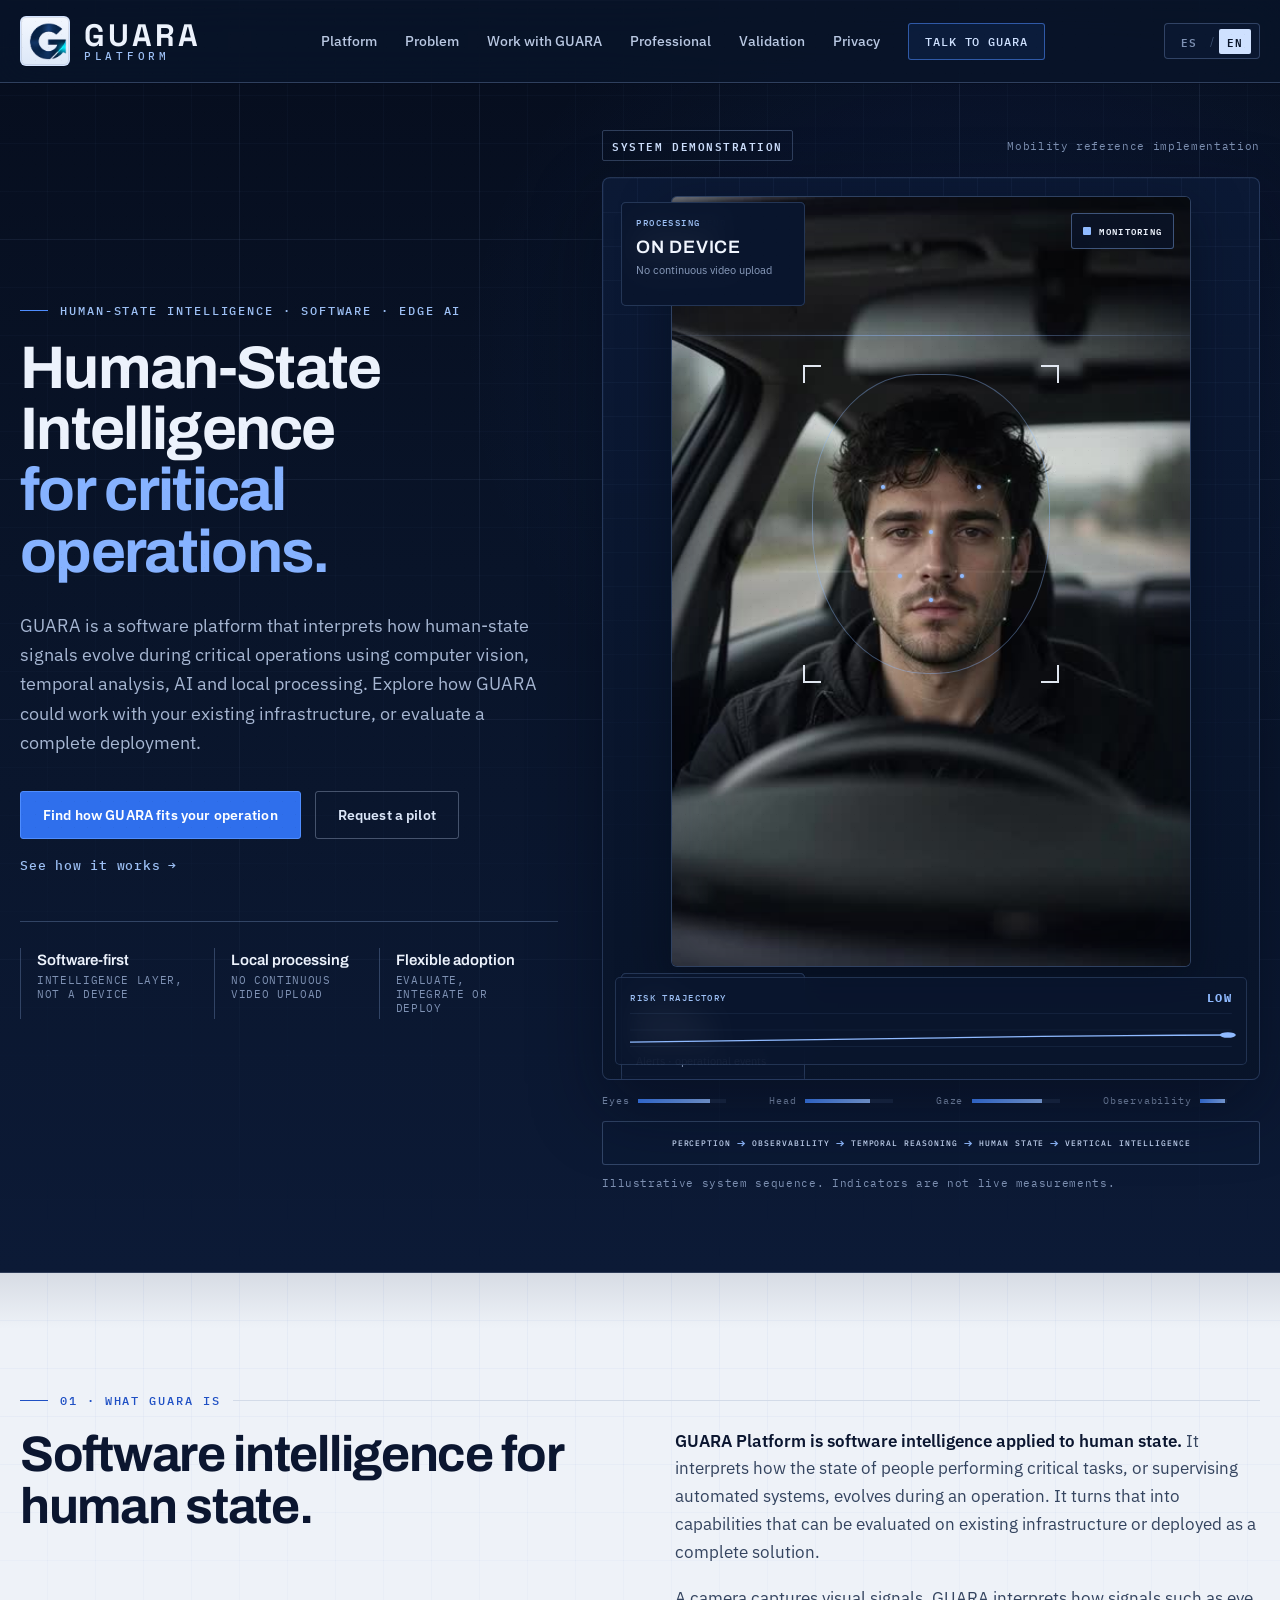
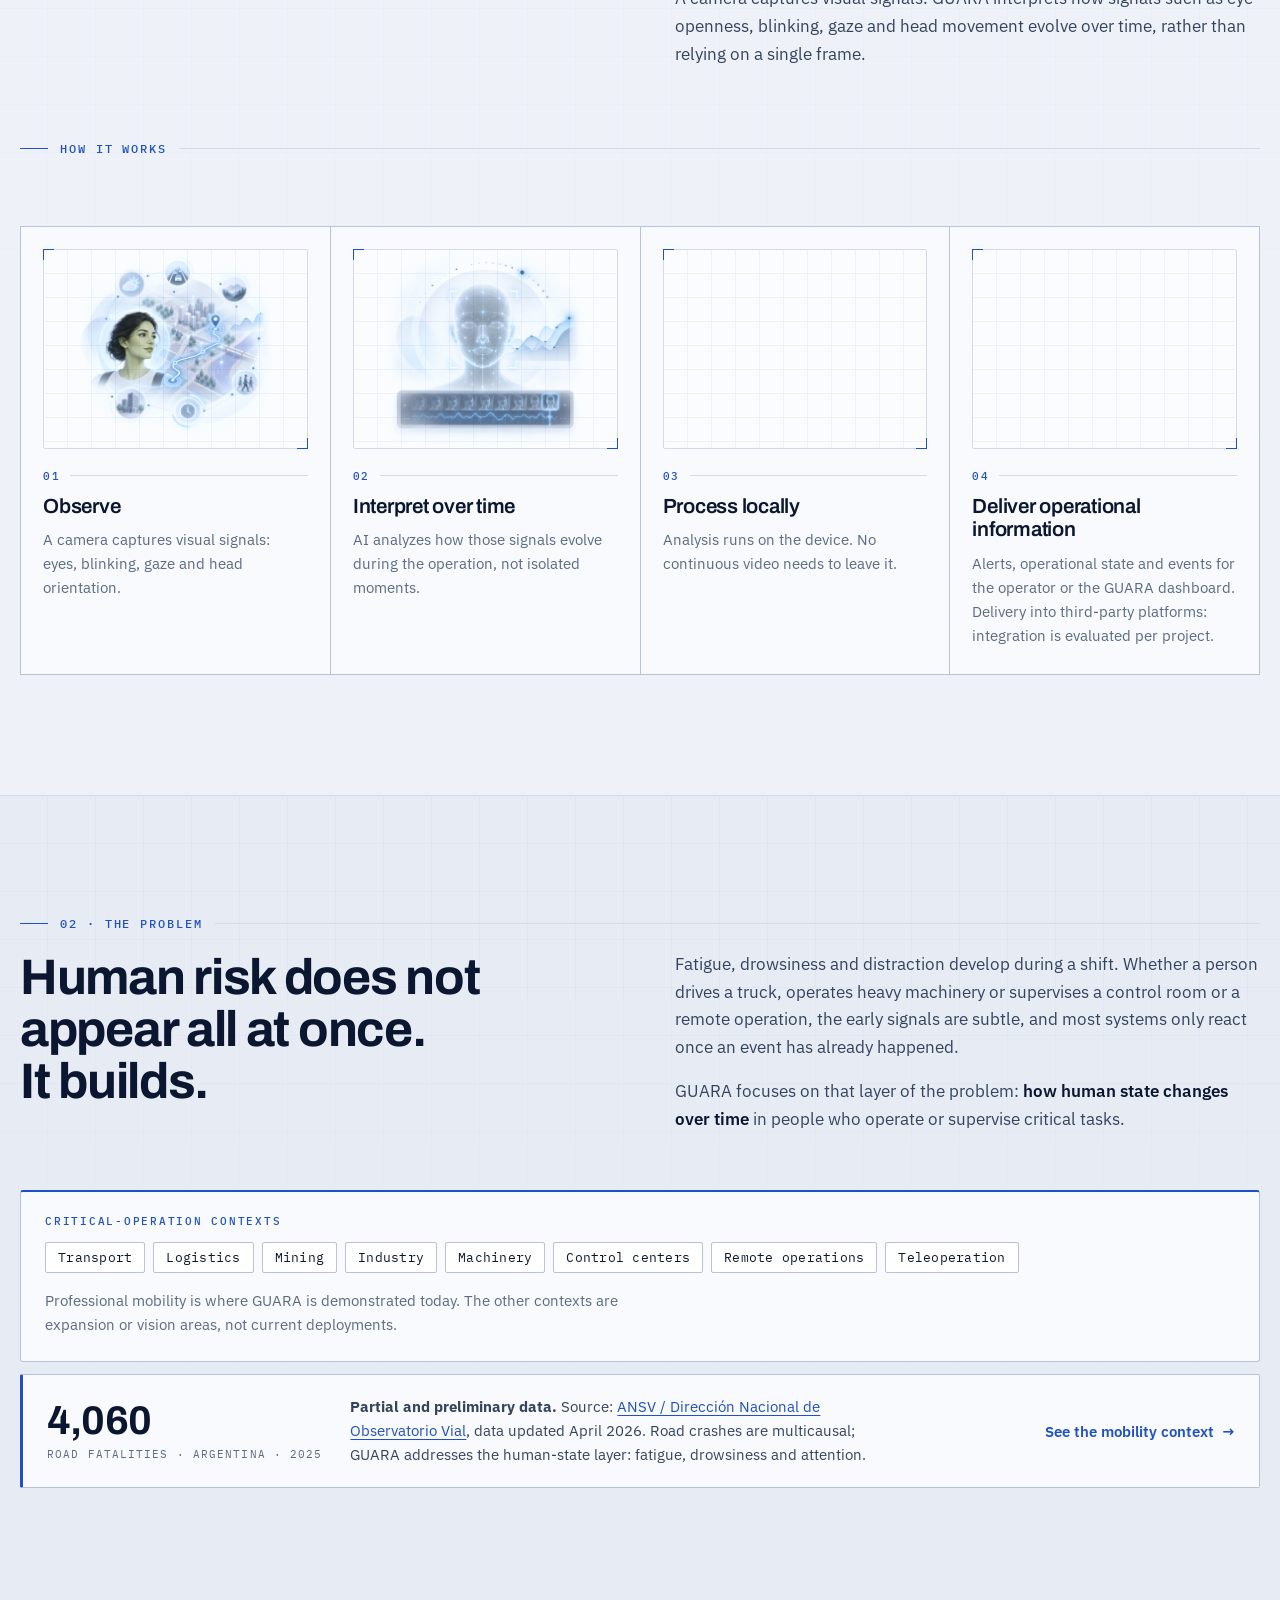
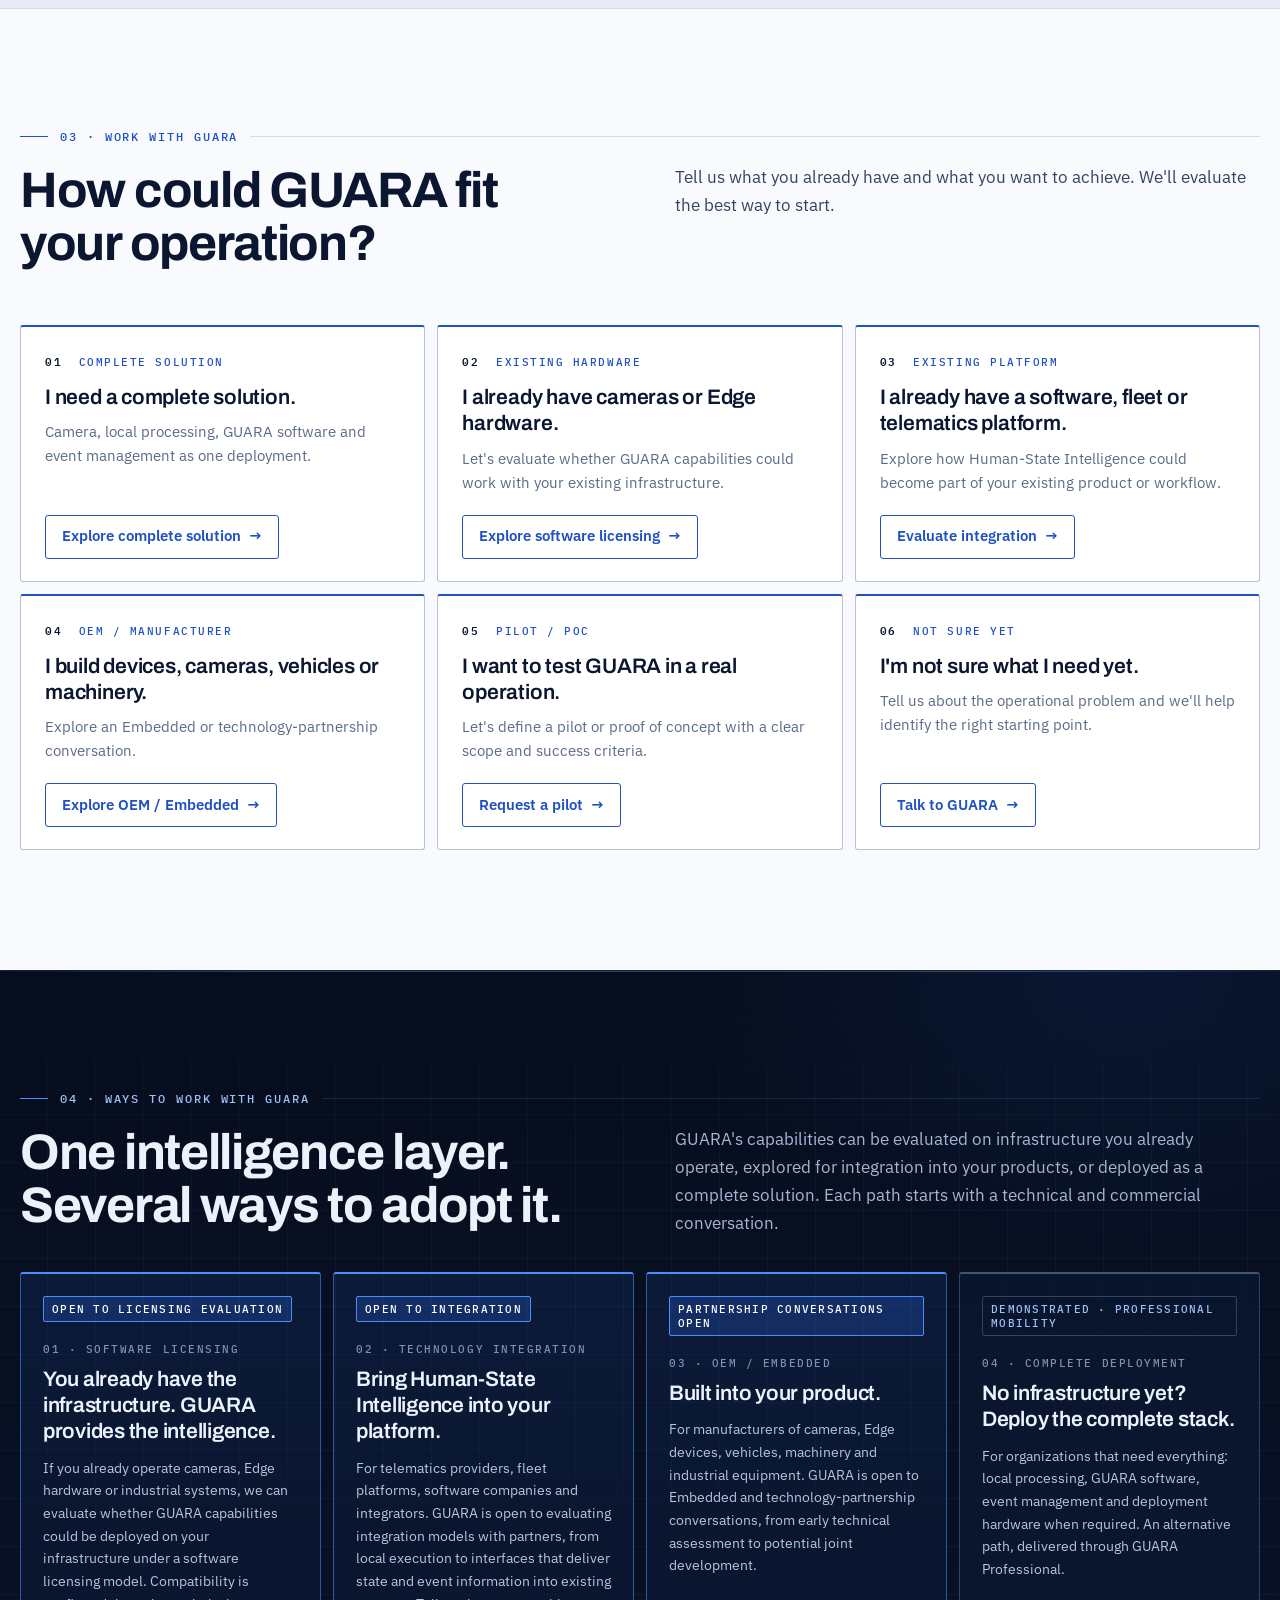
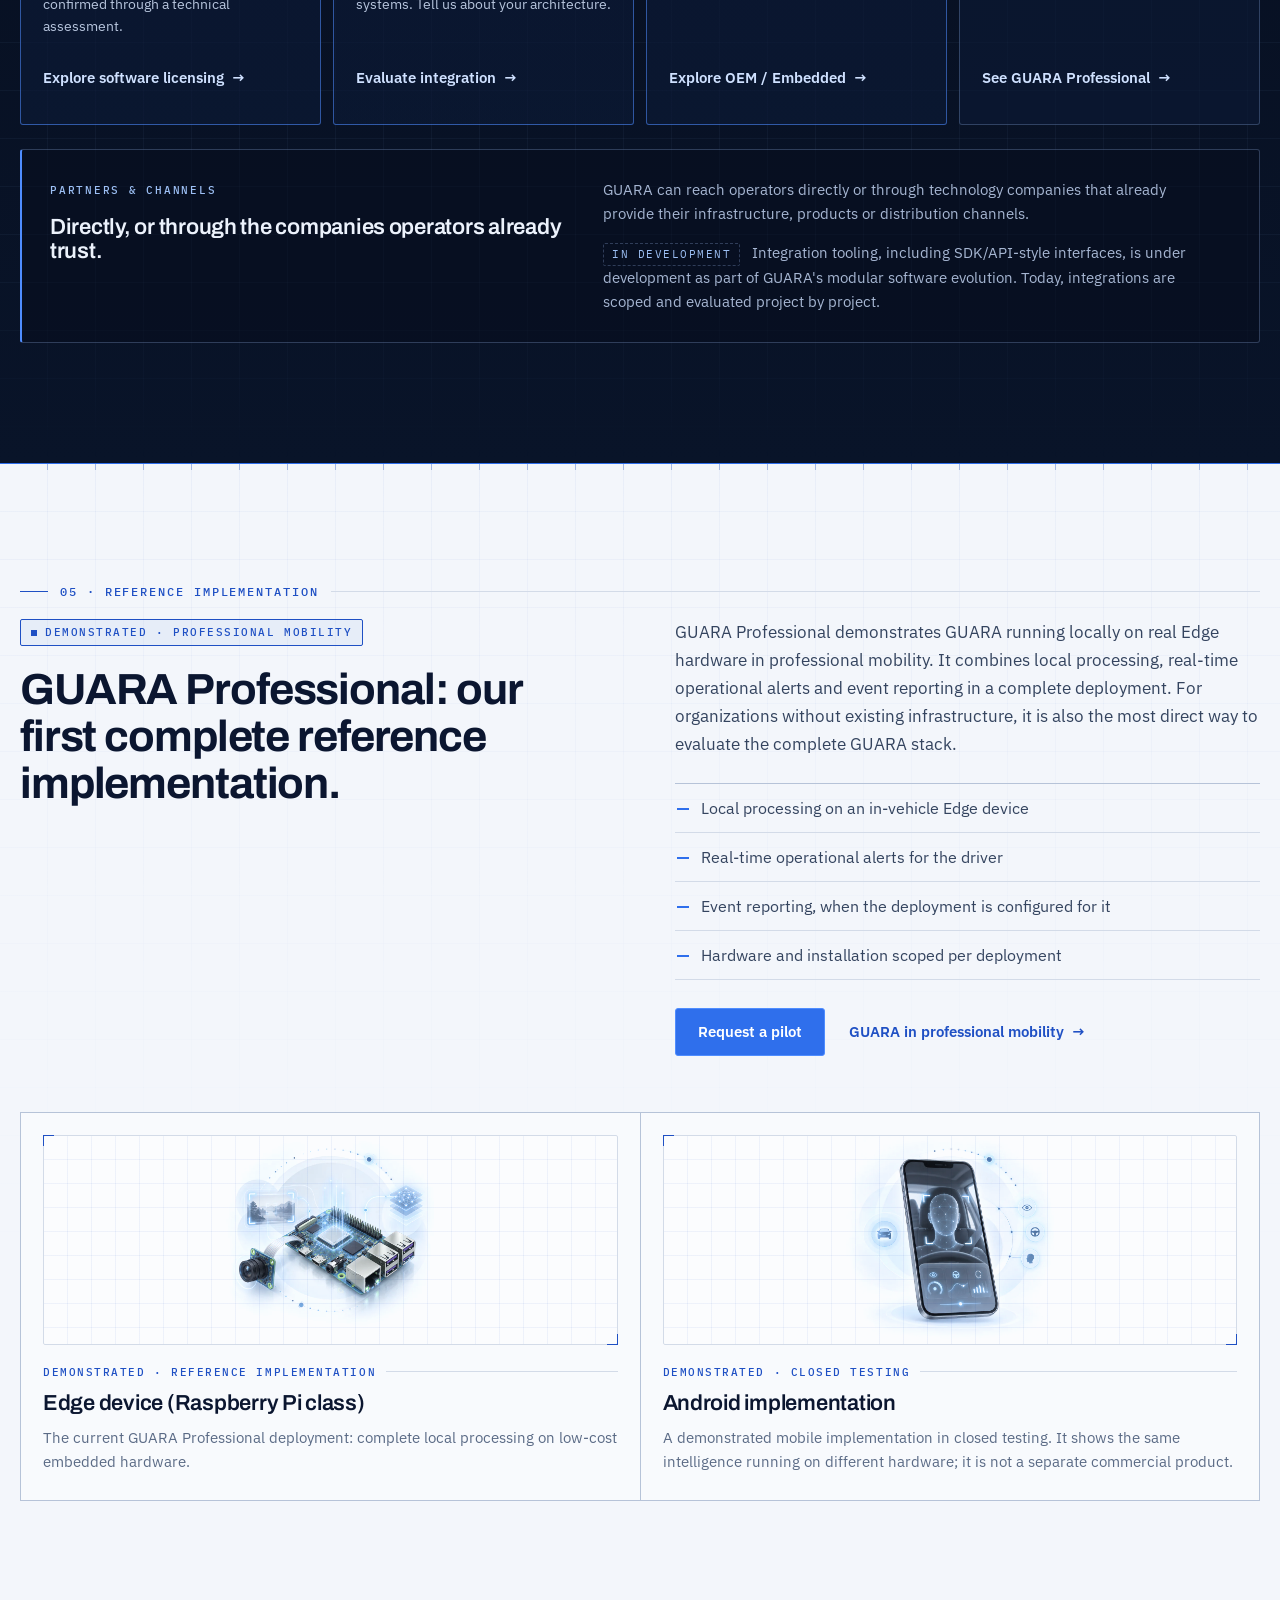
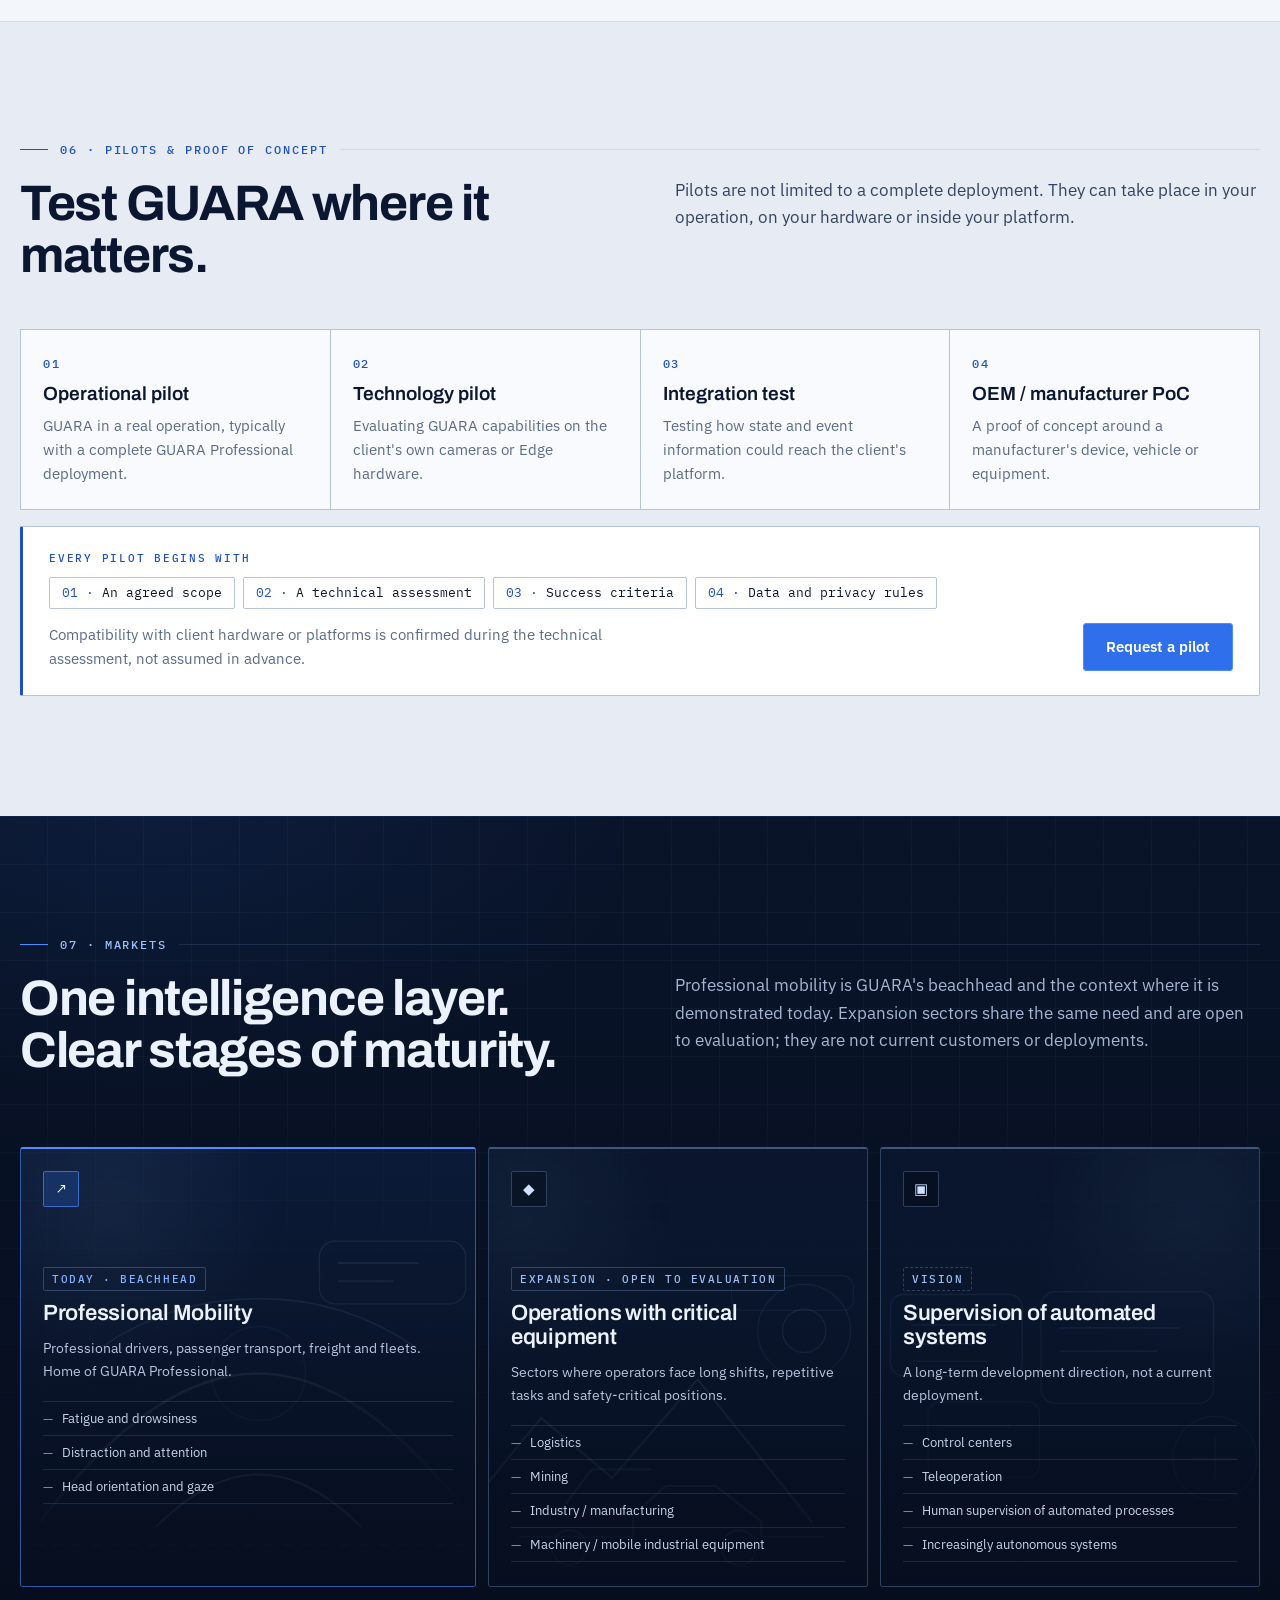
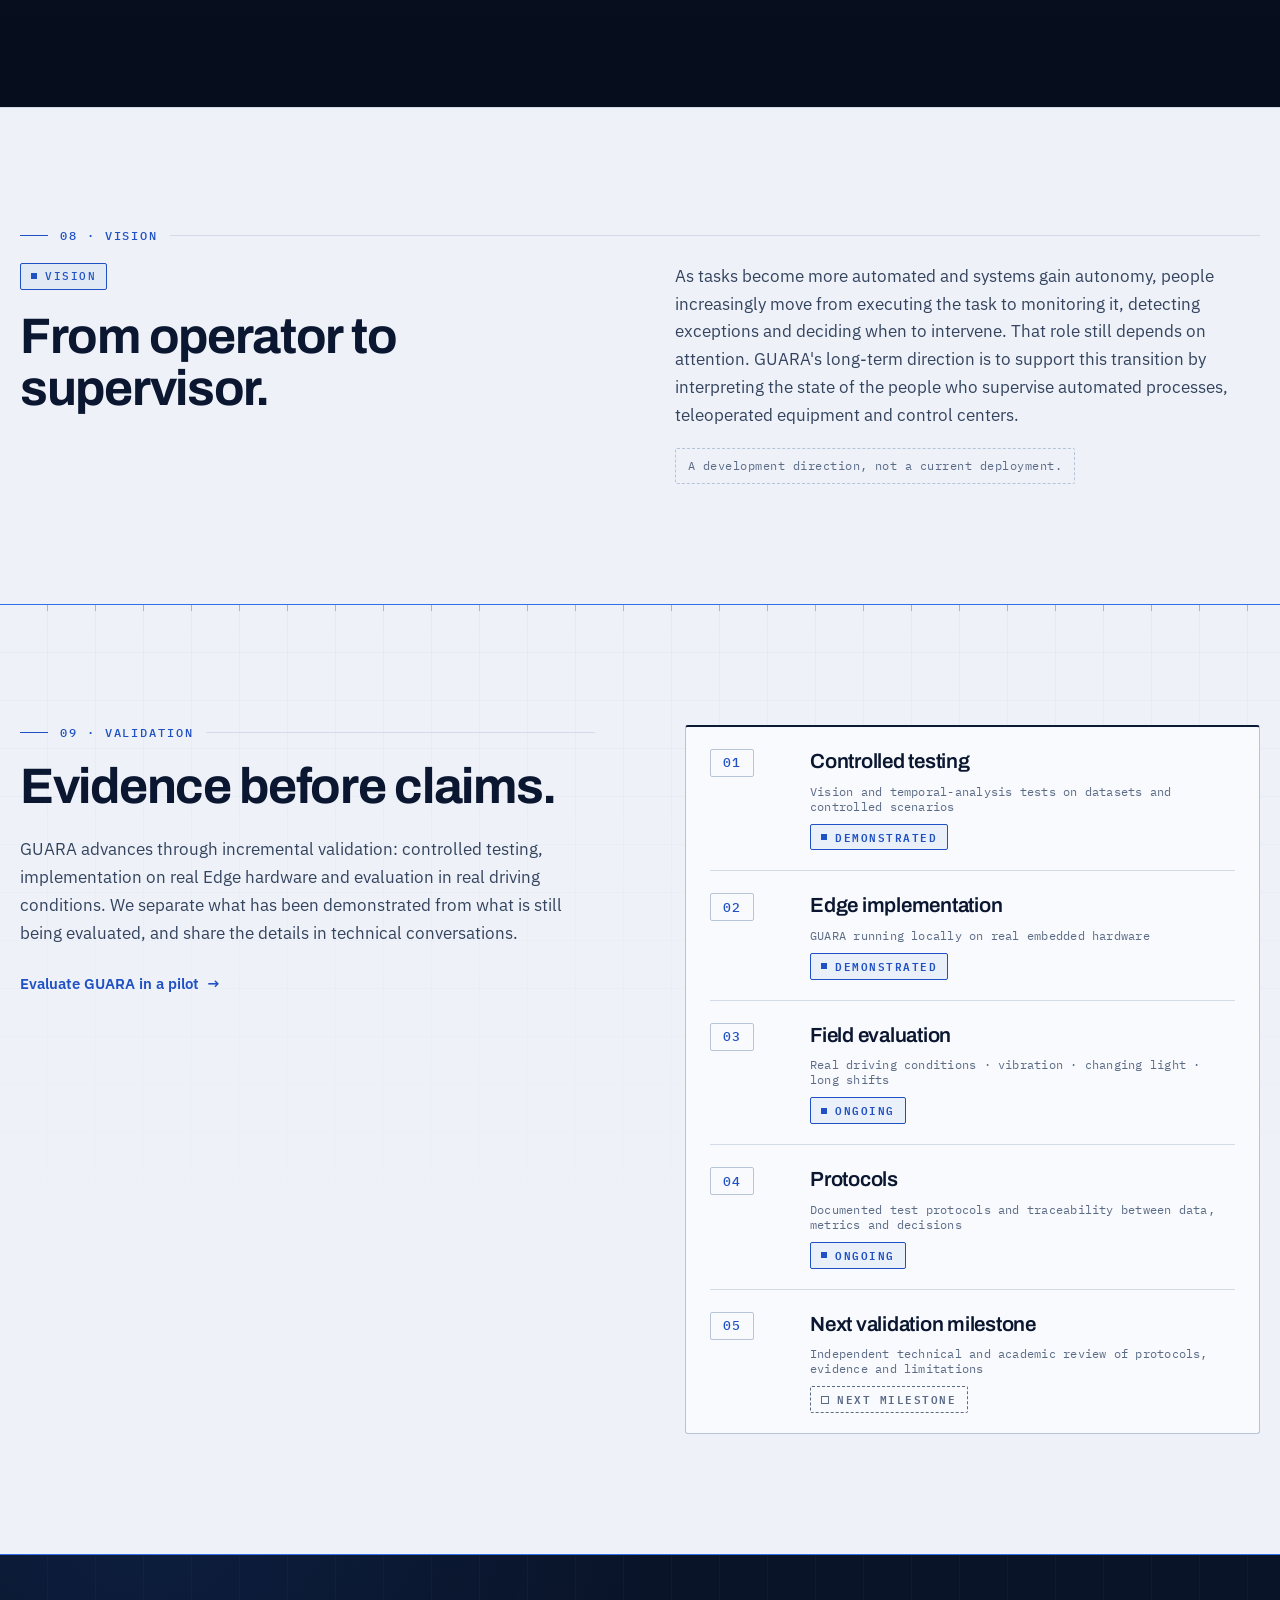
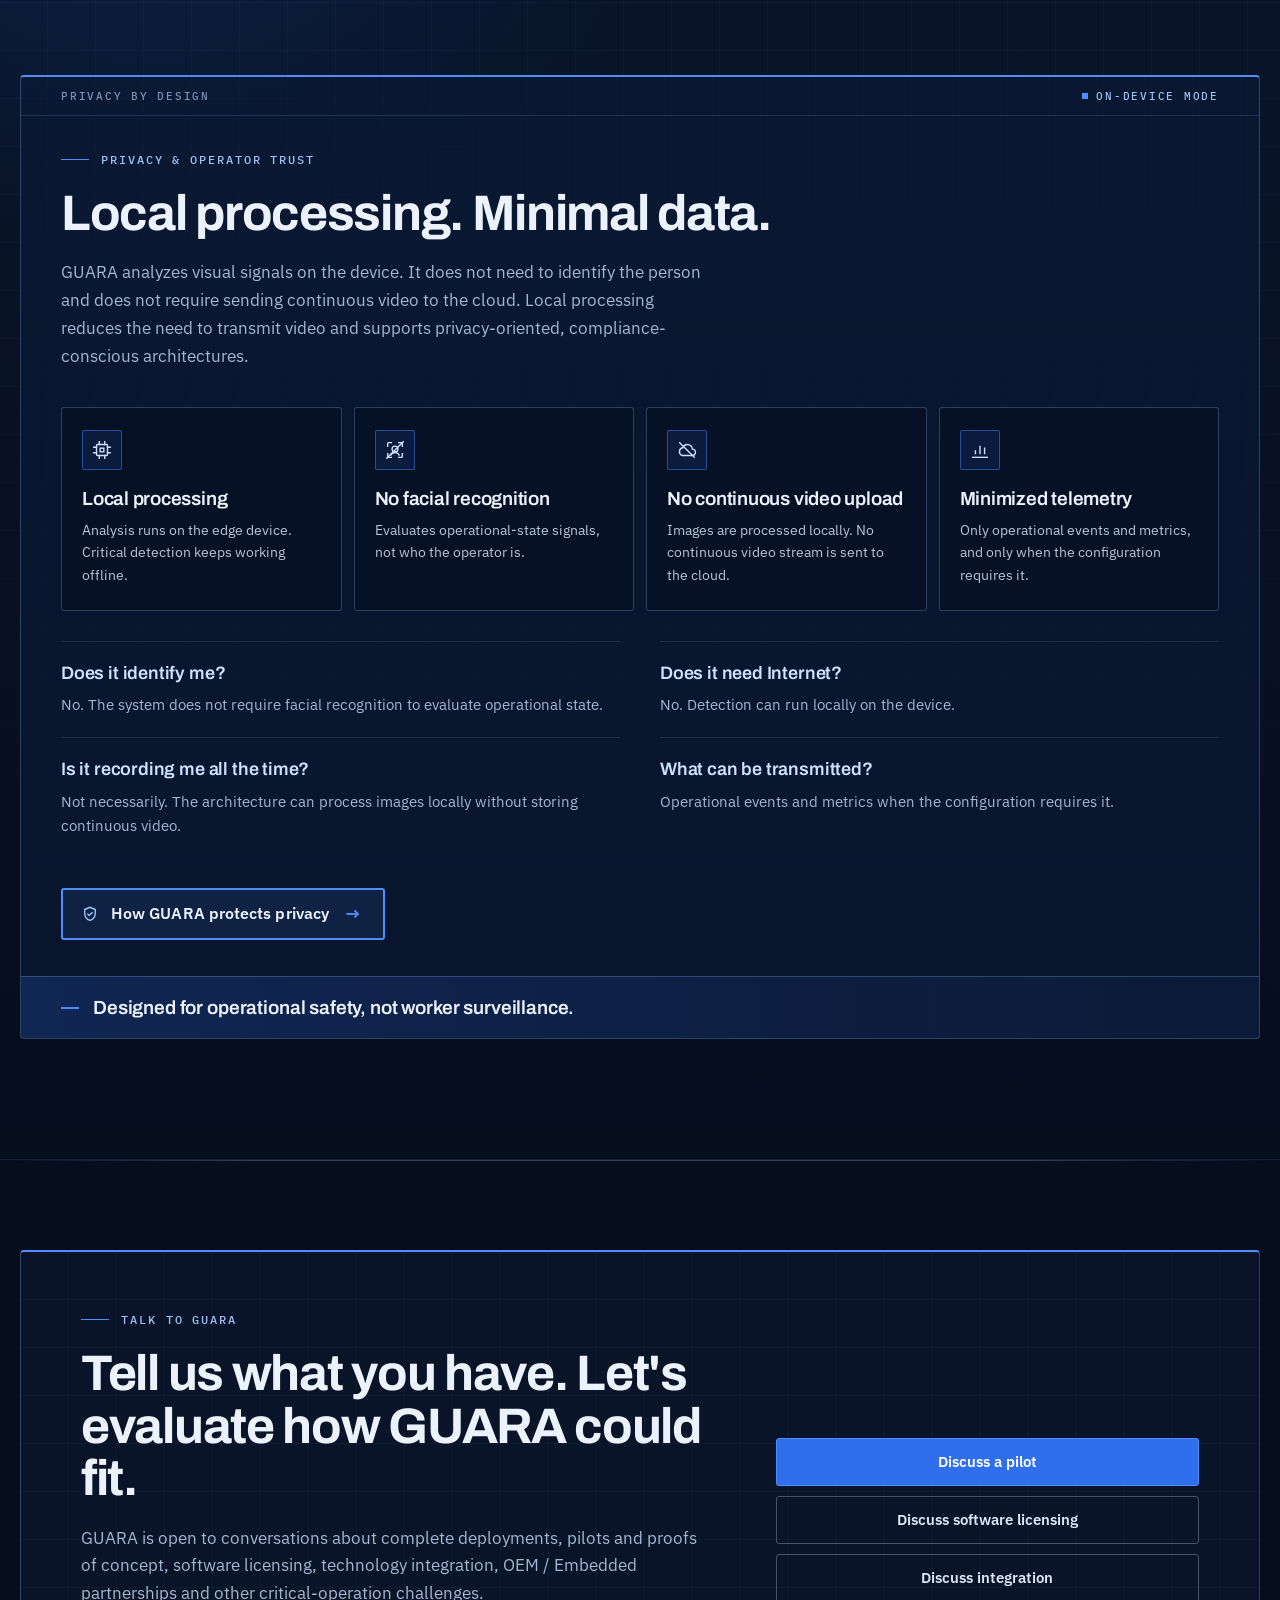
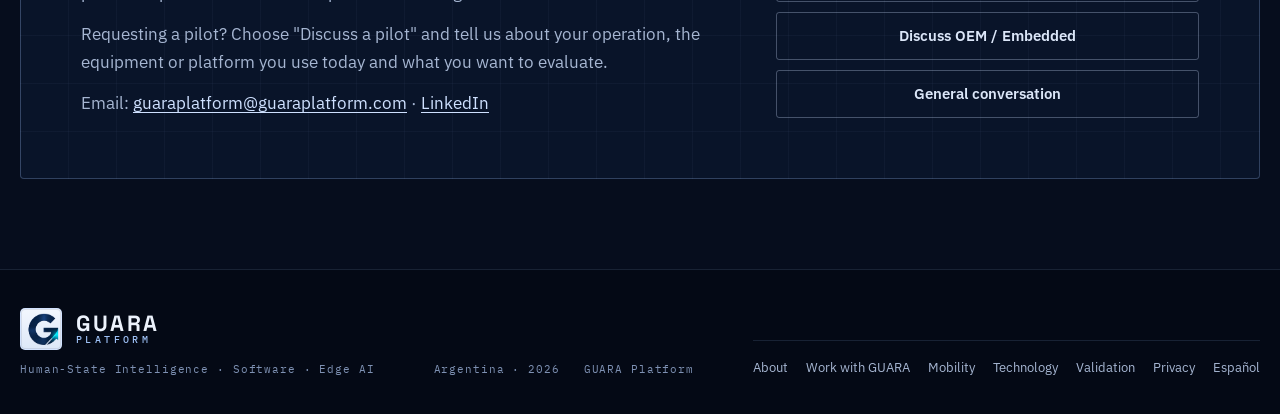
==== commit 7227096e: "feat: reposition GUARA Platform for software and integration Co-Authored-By: Claude Opus 5.5 <norepl" ====
--- a/index.html
+++ b/index.html
@@ -4,11 +4,11 @@
 <head>
 <meta charset="utf-8"/>
 <meta content="width=device-width, initial-scale=1.0" name="viewport"/>
-<title>GUARA Platform | Edge AI for Human State Intelligence</title>
+<title>GUARA Platform | Human-State Intelligence Software for Critical Operations</title>
 <link href="https://fonts.googleapis.com" rel="preconnect"/>
 <link crossorigin="" href="https://fonts.gstatic.com" rel="preconnect"/>
 <link href="https://fonts.googleapis.com/css2?family=Archivo:wght@500;600;700;800&amp;family=IBM+Plex+Mono:wght@400;500;600&amp;family=IBM+Plex+Sans:wght@400;500;600;700&amp;family=Inter:wght@400;500;600;700;800&amp;family=Space+Grotesk:wght@500;600;700&amp;display=swap" rel="stylesheet"/>
-<link href="/styles.v35.css" rel="stylesheet"/><meta content="GUARA Platform develops Edge AI and computer vision for continuous human-state observability, temporal reasoning and safety-critical environments, starting with mobility." name="description"/><meta content="index, follow, max-image-preview:large, max-snippet:-1, max-video-preview:-1" name="robots"/><meta content="#091429" name="theme-color"/><link href="https://guaraplatform.com/" rel="canonical"/><link href="/assets/favicon-64.png" rel="icon" type="image/png"/><meta content="website" property="og:type"/><meta content="GUARA Platform" property="og:site_name"/><meta content="GUARA Platform | Edge AI for Human State Intelligence" property="og:title"/><meta content="Edge AI and computer vision for continuous human-state observability, temporal reasoning and safety-critical environments." property="og:description"/><meta content="https://guaraplatform.com/" property="og:url"/><meta content="https://guaraplatform.com/assets/og-guara-platform.jpg" property="og:image"/><meta content="en_US" property="og:locale"/><meta content="summary_large_image" name="twitter:card"/><meta content="GUARA Platform | Edge AI for Human State Intelligence" name="twitter:title"/><meta content="Edge AI and computer vision for continuous human-state observability and safety-critical environments." name="twitter:description"/><meta content="https://guaraplatform.com/assets/og-guara-platform.jpg" name="twitter:image"/><link href="https://guaraplatform.com/" hreflang="en" rel="alternate"/><link href="https://guaraplatform.com/es/" hreflang="es" rel="alternate"/><link href="https://guaraplatform.com/" hreflang="x-default" rel="alternate"/><meta content="GUARA Platform" name="author"/><meta content="GUARA Platform" name="application-name"/><meta content="es_AR" property="og:locale:alternate"/><link href="/site.webmanifest" rel="manifest"/><script type="application/ld+json">{"@context":"https://schema.org","@graph":[{"@type":"Organization","@id":"https://guaraplatform.com/#organization","name":"GUARA Platform","url":"https://guaraplatform.com/","logo":{"@type":"ImageObject","url":"https://guaraplatform.com/assets/guara-platform-logo-official.png"},"description":"Edge AI and computer vision platform for continuous human-state observability, temporal reasoning and safety-critical environments.","sameAs":["https://linkedin.com/in/diegopedraza-seguridad"],"email":"guaraplatform@guaraplatform.com"},{"@type":"WebSite","@id":"https://guaraplatform.com/#website","url":"https://guaraplatform.com/","name":"GUARA Platform","publisher":{"@id":"https://guaraplatform.com/#organization"},"inLanguage":["en","es"]},{"@type":"WebPage","@id":"https://guaraplatform.com/#webpage","url":"https://guaraplatform.com/","name":"GUARA Platform | Edge AI for Human State Intelligence","isPartOf":{"@id":"https://guaraplatform.com/#website"},"about":{"@id":"https://guaraplatform.com/#organization"},"inLanguage":"en","dateModified":"2026-09-18"},{"@type":"VideoObject","@id":"https://guaraplatform.com/#demo-video","name":"GUARA Human State Intelligence live demo","description":"Short visual demonstration of GUARA Platform human-state monitoring in a mobility context.","thumbnailUrl":["https://guaraplatform.com/assets/video_poster.jpg"],"contentUrl":"https://guaraplatform.com/assets/guara-driver-loop.mp4","uploadDate":"2026-09-18","duration":"PT6S","isFamilyFriendly":true,"publisher":{"@id":"https://guaraplatform.com/#organization"}}]}</script></head>
+<link href="/styles.v36.css" rel="stylesheet"/><meta content="GUARA Platform is Human-State Intelligence software for critical operations. Computer vision, temporal analysis, AI and local processing, open to licensing, integration, OEM/Embedded, pilots or a complete deployment." name="description"/><meta content="index, follow, max-image-preview:large, max-snippet:-1, max-video-preview:-1" name="robots"/><meta content="#091429" name="theme-color"/><link href="https://guaraplatform.com/" rel="canonical"/><link href="/assets/favicon-64.png" rel="icon" type="image/png"/><meta content="website" property="og:type"/><meta content="GUARA Platform" property="og:site_name"/><meta content="GUARA Platform | Human-State Intelligence Software for Critical Operations" property="og:title"/><meta content="Human-State Intelligence software for critical operations: computer vision, temporal analysis, AI and local processing. Explore licensing, integration, OEM/Embedded, pilots or a complete deployment." property="og:description"/><meta content="https://guaraplatform.com/" property="og:url"/><meta content="https://guaraplatform.com/assets/og-guara-platform.jpg" property="og:image"/><meta content="en_US" property="og:locale"/><meta content="summary_large_image" name="twitter:card"/><meta content="GUARA Platform | Human-State Intelligence Software for Critical Operations" name="twitter:title"/><meta content="Human-State Intelligence software for critical operations: computer vision, temporal analysis, AI and local processing. Explore licensing, integration, OEM/Embedded, pilots or a complete deployment." name="twitter:description"/><meta content="https://guaraplatform.com/assets/og-guara-platform.jpg" name="twitter:image"/><link href="https://guaraplatform.com/" hreflang="en" rel="alternate"/><link href="https://guaraplatform.com/es/" hreflang="es" rel="alternate"/><link href="https://guaraplatform.com/" hreflang="x-default" rel="alternate"/><meta content="GUARA Platform" name="author"/><meta content="GUARA Platform" name="application-name"/><meta content="es_AR" property="og:locale:alternate"/><link href="/site.webmanifest" rel="manifest"/><script type="application/ld+json">{"@context":"https://schema.org","@graph":[{"@type":"Organization","@id":"https://guaraplatform.com/#organization","name":"GUARA Platform","url":"https://guaraplatform.com/","logo":{"@type":"ImageObject","url":"https://guaraplatform.com/assets/guara-platform-logo-official.png"},"description":"Software platform for Human-State Intelligence in critical operations. GUARA interprets how human-state signals evolve over time using computer vision, temporal analysis, AI and local processing, and is open to software licensing, technology integration, OEM/Embedded partnerships, pilots and complete deployments.","sameAs":["https://linkedin.com/in/diegopedraza-seguridad"],"email":"guaraplatform@guaraplatform.com"},{"@type":"WebSite","@id":"https://guaraplatform.com/#website","url":"https://guaraplatform.com/","name":"GUARA Platform","publisher":{"@id":"https://guaraplatform.com/#organization"},"inLanguage":["en","es"]},{"@type":"WebPage","@id":"https://guaraplatform.com/#webpage","url":"https://guaraplatform.com/","name":"GUARA Platform | Human-State Intelligence Software for Critical Operations","isPartOf":{"@id":"https://guaraplatform.com/#website"},"about":{"@id":"https://guaraplatform.com/#organization"},"inLanguage":"en","dateModified":"2026-10-06"},{"@type":"VideoObject","@id":"https://guaraplatform.com/#demo-video","name":"GUARA Platform system demonstration","description":"Short illustrative system demonstration of GUARA Professional, the mobility reference implementation of GUARA Platform.","thumbnailUrl":["https://guaraplatform.com/assets/video_poster.jpg"],"contentUrl":"https://guaraplatform.com/assets/guara-driver-loop.mp4","uploadDate":"2026-09-18","duration":"PT6S","isFamilyFriendly":true,"publisher":{"@id":"https://guaraplatform.com/#organization"}}]}</script></head>
 <body><noscript>GUARA Platform works best with JavaScript enabled. Core information remains available on this page.</noscript>
 <div class="noise"></div>
 <header class="nav-wrap">
@@ -27,12 +27,11 @@
 <div class="nav-links" id="navLinks">
 <a href="#plataforma">Platform</a>
 <a href="#problema">Problem</a>
-<a href="#verticales">Verticals</a>
-<a href="#tecnologia">Technology</a>
-<a href="#integracion">Integration</a>
+<a href="#adopcion">Work with GUARA</a>
+<a href="#professional">Professional</a>
 <a href="#validacion">Validation</a>
 <a href="#privacy">Privacy</a>
-<a class="nav-cta" href="#contacto">Contact</a>
+<a class="nav-cta" href="#contacto">Talk to GUARA</a>
 </div>
 <div class="nav-actions">
 <div aria-label="Language / Idioma" class="lang-switch" id="langSwitch" role="group"><button aria-pressed="false" class="lang-btn" data-lang="es" title="Español" type="button">ES</button><span aria-hidden="true" class="lang-divider">/</span><button aria-pressed="true" class="lang-btn active" data-lang="en" title="English" type="button">EN</button></div>
@@ -44,39 +43,39 @@
 <section class="hero" id="inicio">
 <div class="container hero-grid">
 <div class="hero-copy reveal">
-<div class="eyebrow">EDGE AI · COMPUTER VISION · HUMAN STATE</div>
+<div class="eyebrow">HUMAN-STATE INTELLIGENCE · SOFTWARE · EDGE AI</div>
 <h1>
-            Intelligence that
-            <span>understands human state</span>
-            before risk escalates.
+            Human-State Intelligence
+            <span>for critical operations.</span>
           </h1>
 <p class="hero-lead">
-            GUARA Platform combines computer vision, local processing and temporal reasoning to detect patterns of fatigue, distraction, attention degradation and other relevant human signals in critical environments.
+            GUARA is a software platform that interprets how human-state signals evolve during critical operations using computer vision, temporal analysis, AI and local processing. Explore how GUARA could work with your existing infrastructure, or evaluate a complete deployment.
           </p>
 <div class="hero-actions">
-<a class="btn btn-primary" href="#contacto">Request a demo</a>
-<a class="btn btn-secondary" href="#plataforma">Explore the platform</a>
-</div>
+<a class="btn btn-primary" href="#adopcion">Find how GUARA fits your operation</a>
+<a class="btn btn-secondary" href="#contacto">Request a pilot</a>
+</div>
+<a class="hero-textlink" href="#plataforma">See how it works <span aria-hidden="true">→</span></a>
 <div class="hero-proof">
 <div>
-<strong>Edge-first</strong>
-<span>Local processing</span>
-</div>
-<div>
-<strong>Modular</strong>
-<span>Adaptable hardware</span>
-</div>
-<div>
-<strong>Multi-vertical</strong>
-<span>Mobility and beyond</span>
+<strong>Software-first</strong>
+<span>Intelligence layer, not a device</span>
+</div>
+<div>
+<strong>Local processing</strong>
+<span>No continuous video upload</span>
+</div>
+<div>
+<strong>Flexible adoption</strong>
+<span>Evaluate, integrate or deploy</span>
 </div>
 </div>
 </div>
 <div class="hero-visual reveal reveal-delay">
 <div class="hero-monitor hero-monitor-v3" id="heroMonitor">
 <div class="monitor-caption">
-<span class="demo-pill"><span class="live-dot"></span> LIVE DEMO</span>
-<span>Human State Intelligence · Mobility Context</span>
+<span class="demo-pill">SYSTEM DEMONSTRATION</span>
+<span>Mobility reference implementation</span>
 </div>
 <div class="guara-demo-shell" id="guaraDemoShell">
 <div class="intel-card intel-left intel-a">
@@ -90,13 +89,13 @@
 <small id="temporalSub">Consistent over time</small>
 </div>
 <div class="intel-card intel-left intel-c">
-<span class="intel-label">CONFIDENCE</span>
-<div class="intel-inline"><strong id="confidenceValue">HIGH</strong><span id="confidencePct">94%</span></div>
-<div class="mini-bar"><i id="confidenceBar" style="width:94%"></i></div>
+<span class="intel-label">PROCESSING</span>
+<strong>ON DEVICE</strong>
+<small>No continuous video upload</small>
 </div>
 <div class="video-core" id="videoCore">
-<video aria-label="GUARA live human-state monitoring demonstration" autoplay="" class="guara-video" id="guaraVideo" loop="" muted="" playsinline="" poster="assets/video_poster.jpg" preload="metadata">
-<source src="assets/guara-driver-loop.mp4" type="video/mp4"/>
+<video aria-label="GUARA system demonstration in a professional mobility context" autoplay="" class="guara-video" id="guaraVideo" loop="" muted="" playsinline="" poster="/assets/video_poster.jpg" preload="metadata">
+<source src="/assets/guara-driver-loop.mp4" type="video/mp4"/>
 </video>
 <div class="video-vignette"></div>
 <div aria-hidden="true" class="face-reticle">
@@ -120,9 +119,9 @@
 <small>On-road operation</small>
 </div>
 <div class="intel-card intel-right intel-c">
-<span class="intel-label">UNCERTAINTY</span>
-<div class="intel-inline"><strong id="uncertaintyState">LOW</strong><span id="uncertaintyPct">08%</span></div>
-<div class="mini-bar reverse"><i id="uncertaintyBar" style="width:8%"></i></div>
+<span class="intel-label">OUTPUT</span>
+<strong>STATE + EVENTS</strong>
+<small>Alerts · operational events</small>
 </div>
 <div class="risk-panel">
 <div class="risk-title"><span>RISK TRAJECTORY</span><strong id="riskState">LOW</strong></div>
@@ -134,430 +133,406 @@
 </div>
 </div>
 <div class="input-strip">
-<div class="input-block"><span>Eyes</span><div class="signal-bar"><i id="barEyes" style="width:82%"></i></div><b id="eyesVal">82</b></div>
-<div class="input-block"><span>Head</span><div class="signal-bar"><i id="barHead" style="width:74%"></i></div><b id="headVal">74</b></div>
-<div class="input-block"><span>Gaze</span><div class="signal-bar"><i id="barGaze" style="width:79%"></i></div><b id="gazeVal">79</b></div>
-<div class="input-block"><span>Observability</span><div class="signal-bar"><i id="barObs" style="width:91%"></i></div><b id="obsVal">91</b></div>
+<div class="input-block"><span>Eyes</span><div class="signal-bar"><i id="barEyes" style="width:82%"></i></div></div>
+<div class="input-block"><span>Head</span><div class="signal-bar"><i id="barHead" style="width:74%"></i></div></div>
+<div class="input-block"><span>Gaze</span><div class="signal-bar"><i id="barGaze" style="width:79%"></i></div></div>
+<div class="input-block"><span>Observability</span><div class="signal-bar"><i id="barObs" style="width:91%"></i></div></div>
 </div>
 <div aria-label="GUARA intelligence pipeline" class="architecture-ribbon">
 <span>PERCEPTION</span><i>→</i><span>OBSERVABILITY</span><i>→</i><span>TEMPORAL REASONING</span><i>→</i><span>HUMAN STATE</span><i>→</i><span>VERTICAL INTELLIGENCE</span>
 </div>
+<p class="v36-demo-note">Illustrative system sequence. Indicators are not live measurements.</p>
 </div>
 </div>
 </div>
 </section>
 <section class="section intro" id="plataforma">
 <div class="container">
-<div class="section-kicker">01 · THE PLATFORM</div>
+<div class="section-kicker">01 · WHAT GUARA IS</div>
 <div class="split platform-intro">
 <div class="reveal">
-<h2>A platform for understanding how human state evolves.</h2>
+<h2>Software intelligence for human state.</h2>
 </div>
 <div class="reveal reveal-delay">
 <div class="platform-copy">
 <p class="section-text">
-<strong>GUARA transforms visual, behavioral and contextual signals into a continuous reading of human state.</strong>
-                It goes beyond detecting isolated events: it analyzes how signals evolve over time, combines information from multiple sources, and builds a more complete interpretation of behavior.
+<strong>GUARA Platform is software intelligence applied to human state.</strong>
+                It interprets how the state of people performing critical tasks, or supervising automated systems, evolves during an operation. It turns that into capabilities that can be evaluated on existing infrastructure or deployed as a complete solution.
               </p>
 <p class="section-text">
-                The platform is designed to identify relevant changes in attention, fatigue, orientation, response and other human variables that can affect safety, performance and operational continuity.
+                A camera captures visual signals. GUARA interprets how signals such as eye openness, blinking, gaze and head movement evolve over time, rather than relying on a single frame.
+              </p>
+</div>
+</div>
+</div>
+<span aria-hidden="true" class="v36-anchor" id="tecnologia"></span>
+<div class="v36-subhead reveal"><span>HOW IT WORKS</span></div>
+<ol class="feature-grid platform-capabilities v36-steps">
+<li class="feature-card reveal cap-context with-real-illustration"><div class="real-illustration-wrap"><picture><source srcset="/assets/operational-context-800.webp" type="image/webp"/><img alt="" class="real-illustration" decoding="async" height="1254" loading="lazy" src="/assets/operational-context.png" width="1254"/></picture></div>
+<span class="card-number">01</span>
+<h3>Observe</h3>
+<p>A camera captures visual signals: eyes, blinking, gaze and head orientation.</p>
+</li>
+<li class="feature-card reveal cap-reading with-real-illustration"><div class="real-illustration-wrap"><picture><source srcset="/assets/continuous-reading-800.webp" type="image/webp"/><img alt="" class="real-illustration" decoding="async" height="1254" loading="lazy" src="/assets/continuous-reading.png" width="1254"/></picture></div>
+<span class="card-number">02</span>
+<h3>Interpret over time</h3>
+<p>AI analyzes how those signals evolve during the operation, not isolated moments.</p>
+</li>
+<li class="feature-card reveal cap-modular with-real-illustration"><div class="real-illustration-wrap"><picture><source srcset="/assets/modular-architecture-800.webp" type="image/webp"/><img alt="" class="real-illustration" decoding="async" height="1254" loading="lazy" src="/assets/modular-architecture.png" width="1254"/></picture></div>
+<span class="card-number">03</span>
+<h3>Process locally</h3>
+<p>Analysis runs on the device. No continuous video needs to leave it.</p>
+</li>
+<li class="feature-card reveal cap-adaptive with-real-illustration"><div class="real-illustration-wrap"><picture><source srcset="/assets/adaptive-intelligence-800.webp" type="image/webp"/><img alt="" class="real-illustration" decoding="async" height="1254" loading="lazy" src="/assets/adaptive-intelligence.png" width="1254"/></picture></div>
+<span class="card-number">04</span>
+<h3>Deliver operational information</h3>
+<p>Alerts, operational state and events for the operator or the GUARA dashboard. Delivery into third-party platforms: integration is evaluated per project.</p>
+</li>
+</ol>
+</div>
+</section>
+<section class="section problem-section" id="problema">
+<div class="container">
+<div class="section-kicker">02 · THE PROBLEM</div>
+<div class="split problem-intro">
+<div class="reveal">
+<h2>Human risk does not appear all at once.<br/>It builds.</h2>
+</div>
+<div class="reveal reveal-delay">
+<div class="problem-copy">
+<p class="section-text">
+                Fatigue, drowsiness and distraction develop during a shift. Whether a person drives a truck, operates heavy machinery or supervises a control room or a remote operation, the early signals are subtle, and most systems only react once an event has already happened.
               </p>
 <p class="section-text">
-                Its architecture separates perception, observability, temporal reasoning and vertical intelligence, allowing the system to adapt to different environments without depending on a single application or device.
+                GUARA focuses on that layer of the problem: <strong>how human state changes over time</strong> in people who operate or supervise critical tasks.
               </p>
+</div>
+</div>
+</div>
+<div class="v36-contexts reveal">
+<span class="v36-contexts-label">CRITICAL-OPERATION CONTEXTS</span>
+<ul>
+<li>Transport</li>
+<li>Logistics</li>
+<li>Mining</li>
+<li>Industry</li>
+<li>Machinery</li>
+<li>Control centers</li>
+<li>Remote operations</li>
+<li>Teleoperation</li>
+</ul>
+<p>Professional mobility is where GUARA is demonstrated today. The other contexts are expansion or vision areas, not current deployments.</p>
+</div>
+<div class="v36-proof reveal">
+<div class="v36-proof-figure"><strong>4,060</strong><span>road fatalities · Argentina · 2025</span></div>
+<p><strong>Partial and preliminary data.</strong> Source: <a href="https://www.argentina.gob.ar/sites/default/files/2025/06/informe_preliminar_de_siniestralidad_fatal_2025_abril_2026.pdf" rel="noopener noreferrer" target="_blank">ANSV / Dirección Nacional de Observatorio Vial</a>, data updated April 2026. Road crashes are multicausal; GUARA addresses the human-state layer: fatigue, drowsiness and attention.</p>
+<a class="v36-link" href="/mobility/">See the mobility context <span aria-hidden="true">→</span></a>
+</div>
+</div>
+</section>
+<section class="section v36-adoption" id="adopcion">
+<div class="container">
+<div class="section-kicker">03 · WORK WITH GUARA</div>
+<div class="split">
+<div class="reveal">
+<h2>How could GUARA fit your operation?</h2>
+</div>
+<div class="reveal reveal-delay">
+<p class="section-text">Tell us what you already have and what you want to achieve. We'll evaluate the best way to start.</p>
+</div>
+</div>
+<ul class="v36-paths">
+<li class="v36-path reveal">
+<span class="v36-path-tag"><b>01</b> COMPLETE SOLUTION</span>
+<h3>I need a complete solution.</h3>
+<p>Camera, local processing, GUARA software and event management as one deployment.</p>
+<a class="v36-path-cta" href="#professional">Explore complete solution <span aria-hidden="true">→</span></a>
+</li>
+<li class="v36-path reveal">
+<span class="v36-path-tag"><b>02</b> EXISTING HARDWARE</span>
+<h3>I already have cameras or Edge hardware.</h3>
+<p>Let's evaluate whether GUARA capabilities could work with your existing infrastructure.</p>
+<a class="v36-path-cta" href="#licenciamiento">Explore software licensing <span aria-hidden="true">→</span></a>
+</li>
+<li class="v36-path reveal">
+<span class="v36-path-tag"><b>03</b> EXISTING PLATFORM</span>
+<h3>I already have a software, fleet or telematics platform.</h3>
+<p>Explore how Human-State Intelligence could become part of your existing product or workflow.</p>
+<a class="v36-path-cta" href="#integracion-tecnologica">Evaluate integration <span aria-hidden="true">→</span></a>
+</li>
+<li class="v36-path reveal">
+<span class="v36-path-tag"><b>04</b> OEM / MANUFACTURER</span>
+<h3>I build devices, cameras, vehicles or machinery.</h3>
+<p>Explore an Embedded or technology-partnership conversation.</p>
+<a class="v36-path-cta" href="#oem">Explore OEM / Embedded <span aria-hidden="true">→</span></a>
+</li>
+<li class="v36-path reveal">
+<span class="v36-path-tag"><b>05</b> PILOT / POC</span>
+<h3>I want to test GUARA in a real operation.</h3>
+<p>Let's define a pilot or proof of concept with a clear scope and success criteria.</p>
+<a class="v36-path-cta" href="#pilotos">Request a pilot <span aria-hidden="true">→</span></a>
+</li>
+<li class="v36-path reveal">
+<span class="v36-path-tag"><b>06</b> NOT SURE YET</span>
+<h3>I'm not sure what I need yet.</h3>
+<p>Tell us about the operational problem and we'll help identify the right starting point.</p>
+<a class="v36-path-cta" href="#contacto">Talk to GUARA <span aria-hidden="true">→</span></a>
+</li>
+</ul>
+</div>
+</section>
+<section class="section integration-section" id="integracion">
+<div class="container">
+<div class="section-kicker">04 · WAYS TO WORK WITH GUARA</div>
+<div class="split integration-intro">
+<div class="reveal">
+<h2>One intelligence layer. Several ways to adopt it.</h2>
+</div>
+<div class="reveal reveal-delay">
 <p class="section-text">
-                In mobility, this enables a shift from point-event detection to contextual driver assessment. In other verticals, the same foundation can adapt to operators, control rooms, industrial environments and other activities where the human factor has critical impact.
-              </p>
-</div>
-</div>
-</div>
-<div class="feature-grid platform-capabilities">
-<article class="feature-card reveal cap-reading with-real-illustration"><div class="real-illustration-wrap"><img alt="Lectura continua" class="real-illustration" decoding="async" height="1254" loading="lazy" src="assets/continuous-reading.png" width="1254"/></div>
-<div aria-hidden="true" class="card-art-inline art-reading"><svg fill="none" viewbox="0 0 520 340" xmlns="http://www.w3.org/2000/svg"><defs><radialgradient cx="0" cy="0" gradienttransform="translate(280 180) rotate(90) scale(150 150)" gradientunits="userSpaceOnUse" id="rg1" r="1"><stop stop-color="#7CE9B5" stop-opacity=".28"></stop><stop offset="1" stop-color="#7CE9B5" stop-opacity="0"></stop></radialgradient></defs><circle cx="280" cy="180" fill="url(#rg1)" r="150"></circle><rect fill="#F5FCF8" height="150" rx="24" stroke="#87E9BC" stroke-width="4" width="280" x="120" y="70"></rect><rect fill="#F0FAF4" height="90" rx="16" stroke="#CFE8DD" stroke-width="2" width="220" x="150" y="100"></rect><path d="M170 170C190 145 220 130 260 130C300 130 330 145 350 170" stroke="#54D69A" stroke-linecap="round" stroke-width="6"></path><circle cx="220" cy="145" fill="#54D69A" r="7"></circle><circle cx="300" cy="145" fill="#54D69A" r="7"></circle><circle cx="260" cy="165" fill="#54D69A" r="7"></circle><path d="M130 255C180 225 230 215 275 220C320 225 360 240 395 265" stroke="#54D69A" stroke-linecap="round" stroke-width="6"></path><path d="M118 290H405" stroke="#D1E0D8" stroke-width="3"></path><path d="M165 270V292M225 250V292M285 242V292M345 258V292" stroke="#A5CDBA" stroke-width="4"></path></svg></div>
-<span class="card-number">01</span>
-<h3>Continuous reading</h3>
-<p>Analyzes evolution, persistence and state changes, not just instantaneous events.</p>
-</article>
-<article class="feature-card reveal cap-context with-real-illustration"><div class="real-illustration-wrap"><img alt="Contexto operacional" class="real-illustration" decoding="async" height="1254" loading="lazy" src="assets/operational-context.png" width="1254"/></div>
-<div aria-hidden="true" class="card-art-inline art-context"><svg fill="none" viewbox="0 0 520 340" xmlns="http://www.w3.org/2000/svg"><defs><radialgradient cx="0" cy="0" gradienttransform="translate(280 175) rotate(90) scale(150 150)" gradientunits="userSpaceOnUse" id="rg2" r="1"><stop stop-color="#7CE9B5" stop-opacity=".28"></stop><stop offset="1" stop-color="#7CE9B5" stop-opacity="0"></stop></radialgradient></defs><circle cx="280" cy="175" fill="url(#rg2)" r="150"></circle><circle cx="280" cy="165" r="95" stroke="#D2E5DB" stroke-width="3"></circle><circle cx="280" cy="165" r="62" stroke="#54D69A" stroke-dasharray="9 10" stroke-width="5"></circle><circle cx="280" cy="165" r="26" stroke="#54D69A" stroke-width="5"></circle><circle cx="280" cy="165" fill="#54D69A" r="10"></circle><path d="M175 245C215 230 245 205 270 178C292 155 325 130 385 103" stroke="#54D69A" stroke-linecap="round" stroke-width="6"></path><path d="M154 300H408" stroke="#D1E0D8" stroke-width="3"></path><path d="M170 282L214 257L248 272L300 218L345 242L391 210" stroke="#54D69A" stroke-linecap="round" stroke-linejoin="round" stroke-width="6"></path><path d="M348 78C348 94 328 110 328 110C328 110 308 94 308 78C308 66 317 58 328 58C339 58 348 66 348 78Z" fill="#F7FCF9" stroke="#54D69A" stroke-width="4"></path><circle cx="328" cy="79" fill="#54D69A" r="7"></circle></svg></div>
-<span class="card-number">02</span>
-<h3>Operational context</h3>
-<p>Interprets signals while accounting for the environment and operating context.</p>
-</article>
-<article class="feature-card reveal cap-modular with-real-illustration"><div class="real-illustration-wrap"><img alt="Modular architecture" class="real-illustration" decoding="async" height="1254" loading="lazy" src="assets/modular-architecture.png" width="1254"/></div>
-<div aria-hidden="true" class="card-art-inline art-modular"><svg fill="none" viewbox="0 0 520 340" xmlns="http://www.w3.org/2000/svg"><defs><radialgradient cx="0" cy="0" gradienttransform="translate(280 175) rotate(90) scale(150 150)" gradientunits="userSpaceOnUse" id="rg3" r="1"><stop stop-color="#7CE9B5" stop-opacity=".26"></stop><stop offset="1" stop-color="#7CE9B5" stop-opacity="0"></stop></radialgradient></defs><circle cx="280" cy="175" fill="url(#rg3)" r="150"></circle><rect fill="#F8FCFA" height="70" rx="18" stroke="#54D69A" stroke-width="4" width="110" x="120" y="75"></rect><rect fill="#F8FCFA" height="80" rx="20" stroke="#D0E5DA" stroke-width="3" width="125" x="295" y="65"></rect><rect fill="#F8FCFA" height="90" rx="22" stroke="#D0E5DA" stroke-width="3" width="150" x="95" y="190"></rect><rect fill="#F8FCFA" height="75" rx="18" stroke="#54D69A" stroke-width="4" width="115" x="305" y="200"></rect><path d="M230 110H295M175 145V190M360 145V200M245 235H305" stroke="#54D69A" stroke-linecap="round" stroke-width="6"></path><circle cx="295" cy="110" fill="#54D69A" r="7"></circle><circle cx="175" cy="190" fill="#54D69A" r="7"></circle><circle cx="360" cy="200" fill="#54D69A" r="7"></circle><circle cx="305" cy="235" fill="#54D69A" r="7"></circle></svg></div>
-<span class="card-number">03</span>
-<h3>Modular architecture</h3>
-<p>Can integrate different perception sources, hardware and AI capabilities.</p>
-</article>
-<article class="feature-card reveal cap-adaptive with-real-illustration"><div class="real-illustration-wrap"><img alt="Adaptive intelligence" class="real-illustration" decoding="async" height="1254" loading="lazy" src="assets/adaptive-intelligence.png" width="1254"/></div>
-<div aria-hidden="true" class="card-art-inline art-adaptive"><svg fill="none" viewbox="0 0 520 340" xmlns="http://www.w3.org/2000/svg"><defs><radialgradient cx="0" cy="0" gradienttransform="translate(280 175) rotate(90) scale(150 150)" gradientunits="userSpaceOnUse" id="rg4" r="1"><stop stop-color="#7CE9B5" stop-opacity=".28"></stop><stop offset="1" stop-color="#7CE9B5" stop-opacity="0"></stop></radialgradient></defs><circle cx="280" cy="175" fill="url(#rg4)" r="150"></circle><circle cx="155" cy="220" fill="#F8FCFA" r="16" stroke="#54D69A" stroke-width="4"></circle><circle cx="275" cy="95" fill="#F8FCFA" r="19" stroke="#54D69A" stroke-width="4"></circle><circle cx="380" cy="215" fill="#F8FCFA" r="16" stroke="#C7DFD3" stroke-width="3"></circle><circle cx="220" cy="70" fill="#F8FCFA" r="12" stroke="#C7DFD3" stroke-width="3"></circle><circle cx="110" cy="130" fill="#F8FCFA" r="12" stroke="#C7DFD3" stroke-width="3"></circle><path d="M171 210L260 110M171 220H364M144 210L122 140M232 78L259 92M275 114V200" stroke="#54D69A" stroke-linecap="round" stroke-width="6"></path><path d="M115 295H400" stroke="#D1E0D8" stroke-width="3"></path><path d="M170 268L215 245L263 262L320 218L381 240" stroke="#54D69A" stroke-linecap="round" stroke-linejoin="round" stroke-width="6"></path></svg></div>
-<span class="card-number">04</span>
-<h3>Adaptive intelligence</h3>
-<p>The same platform can be specialized for different verticals and critical scenarios.</p>
-</article>
-</div>
-</div>
-</section>
-<section class="section problem-section" id="problema">
-<div class="container">
-<div class="section-kicker">02 · THE PROBLEM</div>
-<div class="split problem-intro">
-<div class="reveal">
-<h2>Human risk does not appear all at once.<br/>It evolves.</h2>
-</div>
-<div class="reveal reveal-delay">
-<div class="problem-copy">
-<p class="section-text">
-                Road crashes are <strong>multicausal</strong>. GUARA does not seek to attribute them to a single factor. Within this context, Argentine and regional public agencies identify human variables such as
-                <strong>fatigue, drowsiness, attention, vigilance and reaction time</strong> as relevant dimensions for operational safety.
-              </p>
-<p class="section-text">
-                This is the layer of the problem GUARA seeks to observe and interpret: how human state changes over time, especially in professional mobility operations exposed to road environments, critical hours, sustained demand and monotony.
-              </p>
-</div>
-</div>
-</div>
-<div class="problem-stats animate-on-view reveal" id="problemStats">
-<article class="problem-stat-card">
-<span class="stat-kicker">Argentina · 2025</span>
-<div class="stat-value"><span class="count-up" data-count="4060" data-format="integer">0</span></div>
-<p>Fatalities recorded in the preliminary national road-safety report.</p>
-</article>
-<article class="problem-stat-card">
-<span class="stat-kicker">Argentina · 2025</span>
-<div class="stat-value"><span class="count-up" data-count="51" data-format="percent">0</span></div>
-<p>Of fatal crashes occurred on roads, where operational exposure is sustained.</p>
-</article>
-<article class="problem-stat-card">
-<span class="stat-kicker">Argentina · 2025</span>
-<div class="stat-value"><span class="count-up" data-count="8.8" data-format="decimal1">0</span></div>
-<p>Road mortality rate per 100,000 inhabitants according to ANSV.</p>
-</article>
-<article class="problem-stat-card accent">
-<span class="stat-kicker">Americas · latest regional assessment</span>
-<div class="stat-value"><span class="count-up" data-count="145090" data-format="integer">0</span></div>
-<p>Estimated road-traffic deaths by PAHO/WHO, showing that the challenge extends beyond a single country.</p>
-</article>
-</div>
-<div class="problem-chart-grid">
-<article class="chart-card reveal animate-on-view chart-routes">
-<div class="chart-head">
-<h3>National scale</h3>
-<span>Distribution of fatal crashes · ANSV 2025</span>
-</div>
-<div class="stacked-track">
-<div class="stacked-fill routes" data-fill="51"><strong>51%</strong><span>Roads</span></div>
-<div class="stacked-fill others" data-fill="49"><strong>49%</strong><span>Other roads</span></div>
-</div>
-<p class="chart-note">General context of the problem in Argentina, without attributing causality to a single factor.</p>
-</article>
-<article class="chart-card reveal animate-on-view chart-hours-simple">
-<div class="chart-head">
-<h3>Highlighted time windows</h3>
-<span>ANSV 2025 · time windows identified in the preliminary report</span>
-</div>
-<div aria-label="Franjas horarias destacadas por ANSV" class="timeband-wrap">
-<div aria-hidden="true" class="timeband-line"></div>
-<div class="timeband-grid">
-<div class="timeband-item"><span class="timeband-block"></span><label>0–3</label></div>
-<div class="timeband-item"><span class="timeband-block"></span><label>3–6</label></div>
-<div class="timeband-item highlighted"><span class="timeband-badge">HIGHLIGHTED</span><span class="timeband-block"></span><label>6–7</label></div>
-<div class="timeband-item"><span class="timeband-block"></span><label>7–12</label></div>
-<div class="timeband-item"><span class="timeband-block"></span><label>12–18</label></div>
-<div class="timeband-item"><span class="timeband-block"></span><label>18–20</label></div>
-<div class="timeband-item highlighted"><span class="timeband-badge">HIGHLIGHTED</span><span class="timeband-block"></span><label>20–21</label></div>
-<div class="timeband-item"><span class="timeband-block"></span><label>21–24</label></div>
-</div>
-<div class="timeband-callout">
-<span class="callout-dot"></span>
-<div><strong>Highlighted windows:</strong> 6–7 and 20–21</div>
-</div>
-</div>
-<p class="chart-note"><strong>How to read this chart:</strong> it only highlights the time windows identified by ANSV. It does not represent quantities, percentages or a risk curve.</p>
-</article>
-<article class="chart-card reveal animate-on-view chart-compare">
-<div class="chart-head">
-<h3>Regional scale</h3>
-<span>Road mortality rate per 100,000 inhabitants</span>
-</div>
-<div class="compare-bars">
-<div class="compare-item">
-<div class="compare-label">Argentina</div>
-<div class="compare-track"><span class="compare-fill" data-fill="62"></span></div>
-<div class="compare-value">8,8</div>
-</div>
-<div class="compare-item">
-<div class="compare-label">Americas</div>
-<div class="compare-track"><span class="compare-fill accent" data-fill="100"></span></div>
-<div class="compare-value">14,1</div>
-</div>
-</div>
-<p class="chart-note">A national problem within a broader regional challenge.</p>
-</article>
-</div>
-<div class="problem-bottom split reveal">
-<div class="problem-focus-card">
-<span class="mini-kicker">HUMAN FACTORS</span>
-<h3>What dimension GUARA addresses</h3>
-<div class="focus-pill-grid">
-<span>Fatigue</span>
-<span>Drowsiness</span>
-<span>Attention</span>
-<span>Vigilance</span>
-<span>Reaction time</span>
-<span>Decision-making</span>
-</div>
-<p>ANSV and JST recognize that these dimensions can affect operational safety, especially in professional driving and intercity transport.</p>
-</div>
-<div class="problem-focus-card operational">
-<span class="mini-kicker">OPERATIONAL UNIVERSE</span>
-<h3>How this translates into opportunity</h3>
-<p>Without yet framing it as TAM or SAM, the scale of the system is visible: CNRT publishes periodic statistics for <strong>long-distance, AMBA, regional and freight transport</strong>. The potential need extends to fleets, operators and services where human state affects safety and continuity.</p>
-<div class="scope-strip">
-<span>Long-distance</span>
-<span>AMBA</span>
-<span>Regional</span>
-<span>Freight</span>
-</div>
-</div>
-</div>
-<div class="problem-footnote reveal">
-<strong>Public sources used:</strong> ANSV (2025 preliminary fatal road-crash report, updated April 2026); ANSV Road Safety Observatory (fatigue and stress while driving); JST (observation topics and studies on fatigue in road transport); PAHO/WHO (road safety in the Americas); CNRT (2025 statistical reports).
-        </div>
+              GUARA's capabilities can be evaluated on infrastructure you already operate, explored for integration into your products, or deployed as a complete solution. Each path starts with a technical and commercial conversation.
+            </p>
+</div>
+</div>
+<div class="integration-grid v36-models">
+<article class="integration-card reveal" id="licenciamiento">
+<span class="integration-tag active-roadmap">OPEN TO LICENSING EVALUATION</span>
+<span class="v36-model-kicker">01 · SOFTWARE LICENSING</span>
+<h3>You already have the infrastructure. GUARA provides the intelligence.</h3>
+<p>If you already operate cameras, Edge hardware or industrial systems, we can evaluate whether GUARA capabilities could be deployed on your infrastructure under a software licensing model. Compatibility is confirmed through a technical assessment.</p>
+<a class="v36-card-link" href="#contacto">Explore software licensing <span aria-hidden="true">→</span></a>
+</article>
+<article class="integration-card reveal" id="integracion-tecnologica">
+<span class="integration-tag active-roadmap">OPEN TO INTEGRATION</span>
+<span class="v36-model-kicker">02 · TECHNOLOGY INTEGRATION</span>
+<h3>Bring Human-State Intelligence into your platform.</h3>
+<p>For telematics providers, fleet platforms, software companies and integrators. GUARA is open to evaluating integration models with partners, from local execution to interfaces that deliver state and event information into existing systems. Tell us about your architecture.</p>
+<a class="v36-card-link" href="#contacto">Evaluate integration <span aria-hidden="true">→</span></a>
+</article>
+<article class="integration-card reveal" id="oem">
+<span class="integration-tag active-roadmap">PARTNERSHIP CONVERSATIONS OPEN</span>
+<span class="v36-model-kicker">03 · OEM / EMBEDDED</span>
+<h3>Built into your product.</h3>
+<p>For manufacturers of cameras, Edge devices, vehicles, machinery and industrial equipment. GUARA is open to Embedded and technology-partnership conversations, from early technical assessment to potential joint development.</p>
+<a class="v36-card-link" href="#contacto">Explore OEM / Embedded <span aria-hidden="true">→</span></a>
+</article>
+<article class="integration-card reveal">
+<span class="integration-tag">DEMONSTRATED · PROFESSIONAL MOBILITY</span>
+<span class="v36-model-kicker">04 · COMPLETE DEPLOYMENT</span>
+<h3>No infrastructure yet? Deploy the complete stack.</h3>
+<p>For organizations that need everything: local processing, GUARA software, event management and deployment hardware when required. An alternative path, delivered through GUARA Professional.</p>
+<a class="v36-card-link" href="#professional">See GUARA Professional <span aria-hidden="true">→</span></a>
+</article>
+</div>
+<div class="integration-note reveal">
+<div>
+<span class="mini-kicker">PARTNERS &amp; CHANNELS</span>
+<h3>Directly, or through the companies operators already trust.</h3>
+</div>
+<div>
+<p>GUARA can reach operators directly or through technology companies that already provide their infrastructure, products or distribution channels.</p>
+<p class="v36-dev-note"><span>IN DEVELOPMENT</span> Integration tooling, including SDK/API-style interfaces, is under development as part of GUARA's modular software evolution. Today, integrations are scoped and evaluated project by project.</p>
+</div>
+</div>
+</div>
+</section>
+<section class="section v36-professional" id="professional">
+<div class="container">
+<div class="section-kicker">05 · REFERENCE IMPLEMENTATION</div>
+<div class="split">
+<div class="reveal">
+<span class="v36-status v36-status-ink">DEMONSTRATED · PROFESSIONAL MOBILITY</span>
+<h2>GUARA Professional: our first complete reference implementation.</h2>
+</div>
+<div class="reveal reveal-delay">
+<p class="section-text">GUARA Professional demonstrates GUARA running locally on real Edge hardware in professional mobility. It combines local processing, real-time operational alerts and event reporting in a complete deployment. For organizations without existing infrastructure, it is also the most direct way to evaluate the complete GUARA stack.</p>
+<ul class="v36-includes">
+<li>Local processing on an in-vehicle Edge device</li>
+<li>Real-time operational alerts for the driver</li>
+<li>Event reporting, when the deployment is configured for it</li>
+<li>Hardware and installation scoped per deployment</li>
+</ul>
+<div class="v36-actions">
+<a class="btn btn-primary" href="#pilotos">Request a pilot</a>
+<a class="v36-link" href="/mobility/">GUARA in professional mobility <span aria-hidden="true">→</span></a>
+</div>
+</div>
+</div>
+<div class="platforms v36-profiles">
+<div class="platform-card reveal bg-raspberry with-real-illustration"><div class="real-illustration-wrap"><picture><source srcset="/assets/raspberry-pi-800.webp" type="image/webp"/><img alt="Raspberry Pi-class Edge device" class="real-illustration" decoding="async" height="1254" loading="lazy" src="/assets/raspberry-pi.png" width="1254"/></picture></div>
+<span>DEMONSTRATED · REFERENCE IMPLEMENTATION</span>
+<h3>Edge device (Raspberry Pi class)</h3>
+<p>The current GUARA Professional deployment: complete local processing on low-cost embedded hardware.</p>
+</div>
+<div class="platform-card reveal bg-mobile with-real-illustration"><div class="real-illustration-wrap"><picture><source srcset="/assets/guara-mobile-800.webp" type="image/webp"/><img alt="Android mobile device" class="real-illustration" decoding="async" height="1254" loading="lazy" src="/assets/guara-mobile.png" width="1254"/></picture></div>
+<span>DEMONSTRATED · CLOSED TESTING</span>
+<h3>Android implementation</h3>
+<p>A demonstrated mobile implementation in closed testing. It shows the same intelligence running on different hardware; it is not a separate commercial product.</p>
+</div>
+</div>
+</div>
+</section>
+<section class="section v36-pilots" id="pilotos">
+<div class="container">
+<div class="section-kicker">06 · PILOTS &amp; PROOF OF CONCEPT</div>
+<div class="split">
+<div class="reveal">
+<h2>Test GUARA where it matters.</h2>
+</div>
+<div class="reveal reveal-delay">
+<p class="section-text">Pilots are not limited to a complete deployment. They can take place in your operation, on your hardware or inside your platform.</p>
+</div>
+</div>
+<ul class="v36-pilot-types">
+<li class="reveal"><span>01</span><h3>Operational pilot</h3><p>GUARA in a real operation, typically with a complete GUARA Professional deployment.</p></li>
+<li class="reveal"><span>02</span><h3>Technology pilot</h3><p>Evaluating GUARA capabilities on the client's own cameras or Edge hardware.</p></li>
+<li class="reveal"><span>03</span><h3>Integration test</h3><p>Testing how state and event information could reach the client's platform.</p></li>
+<li class="reveal"><span>04</span><h3>OEM / manufacturer PoC</h3><p>A proof of concept around a manufacturer's device, vehicle or equipment.</p></li>
+</ul>
+<div class="v36-pilot-start reveal">
+<div>
+<span class="mini-kicker">EVERY PILOT BEGINS WITH</span>
+<ol>
+<li>An agreed scope</li>
+<li>A technical assessment</li>
+<li>Success criteria</li>
+<li>Data and privacy rules</li>
+</ol>
+<p>Compatibility with client hardware or platforms is confirmed during the technical assessment, not assumed in advance.</p>
+</div>
+<a class="btn btn-primary" href="#contacto">Request a pilot</a>
+</div>
 </div>
 </section>
 <section class="section dark-block" id="verticales">
 <div class="container">
-<div class="section-kicker light">03 · VERTICALS</div>
+<div class="section-kicker light">07 · MARKETS</div>
 <div class="split">
 <div class="reveal">
-<h2>One architecture.<br/>Multiple critical contexts.</h2>
+<h2>One intelligence layer.<br/>Clear stages of maturity.</h2>
 </div>
 <div class="reveal reveal-delay">
 <p class="section-text muted">
-              Mobility is GUARA’s first operational vertical. The same architecture can extend to other environments where human state directly influences safety, operational continuity and performance.
+              Professional mobility is GUARA's beachhead and the context where it is demonstrated today. Expansion sectors share the same need and are open to evaluation; they are not current customers or deployments.
             </p>
 </div>
 </div>
-<div class="vertical-grid">
+<div class="vertical-grid v36-markets">
 <article class="vertical-card active reveal bg-mobility">
 <div class="vertical-icon">↗</div>
-<span>FIRST VERTICAL</span>
-<h3>Mobility</h3>
-<p>Professional drivers, passenger transport, freight, logistics and fleets.</p>
+<span>TODAY · BEACHHEAD</span>
+<h3>Professional Mobility</h3>
+<p>Professional drivers, passenger transport, freight and fleets. Home of GUARA Professional.</p>
 <ul>
 <li>Fatigue and drowsiness</li>
-<li>Distraction</li>
-<li>Attention and head orientation</li>
-<li>Associated driving events</li>
+<li>Distraction and attention</li>
+<li>Head orientation and gaze</li>
 </ul>
 </article>
 <article class="vertical-card reveal bg-mining">
 <div class="vertical-icon">◆</div>
-<span>EXPANSION</span>
-<h3>Mining &amp; Industry</h3>
-<p>Operators, machinery, repetitive tasks and safety-critical positions.</p>
-</article>
-<article class="vertical-card reveal bg-aviation">
-<div class="vertical-icon">◎</div>
-<span>EXPANSION</span>
-<h3>Aviation</h3>
-<p>Monitoring operators and crews under sustained cognitive demand.</p>
+<span>EXPANSION · OPEN TO EVALUATION</span>
+<h3>Operations with critical equipment</h3>
+<p>Sectors where operators face long shifts, repetitive tasks and safety-critical positions.</p>
+<ul>
+<li>Logistics</li>
+<li>Mining</li>
+<li>Industry / manufacturing</li>
+<li>Machinery / mobile industrial equipment</li>
+</ul>
 </article>
 <article class="vertical-card reveal bg-control">
 <div class="vertical-icon">▣</div>
-<span>EXPANSION</span>
-<h3>Control Rooms</h3>
-<p>Monitoring centers, surveillance and positions with high attentional demand.</p>
-</article>
-</div>
-</div>
-</section>
-<section class="section" id="tecnologia">
-<div class="container">
-<div class="section-kicker">04 · TECHNOLOGY</div>
-<div class="tech-layout">
-<div class="tech-copy reveal">
-<h2>Designed to operate at the edge.</h2>
-<p class="section-text">
-              GUARA’s architecture prioritizes local processing, low latency and adaptation to available hardware. This enables AI capabilities to be deployed even in environments with limited or no connectivity.
-            </p>
-</div>
-<div class="stack reveal reveal-delay">
-<div class="stack-item">
-<span>LAYER 04</span>
-<strong>Human State &amp; Vertical Intelligence</strong>
-</div>
-<div class="stack-item">
-<span>LAYER 03</span>
-<strong>Temporal Reasoning</strong>
-</div>
-<div class="stack-item">
-<span>LAYER 02</span>
-<strong>Observability &amp; Measurement</strong>
-</div>
-<div class="stack-item">
-<span>LAYER 01</span>
-<strong>Computer Vision &amp; Sensors</strong>
-</div>
-</div>
-</div>
-<div class="platforms">
-<div class="platform-card reveal bg-mobile with-real-illustration"><div class="real-illustration-wrap"><img alt="GUARA Mobile" class="real-illustration" decoding="async" height="1254" loading="lazy" src="assets/guara-mobile.png" width="1254"/></div>
-<div aria-hidden="true" class="platform-art-inline art-mobile"><svg fill="none" viewbox="0 0 520 300" xmlns="http://www.w3.org/2000/svg"><defs><radialgradient cx="0" cy="0" gradienttransform="translate(290 160) rotate(90) scale(140 140)" gradientunits="userSpaceOnUse" id="rg5" r="1"><stop stop-color="#7CE9B5" stop-opacity=".28"></stop><stop offset="1" stop-color="#7CE9B5" stop-opacity="0"></stop></radialgradient></defs><circle cx="290" cy="160" fill="url(#rg5)" r="140"></circle><rect fill="#F7FCF9" height="230" rx="34" stroke="#54D69A" stroke-width="5" width="150" x="180" y="40"></rect><rect fill="#F0FAF4" height="150" rx="20" stroke="#D2E5DB" stroke-width="2" width="100" x="205" y="78"></rect><path d="M220 145C233 123 251 110 275 110C299 110 317 123 330 145" stroke="#54D69A" stroke-linecap="round" stroke-width="5"></path><circle cx="248" cy="145" fill="#54D69A" r="6"></circle><circle cx="302" cy="145" fill="#54D69A" r="6"></circle><circle cx="275" cy="163" fill="#54D69A" r="6"></circle><circle cx="275" cy="245" r="11" stroke="#54D69A" stroke-width="4"></circle></svg></div>
-<span>MOBILE</span>
-<h3>GUARA Mobile</h3>
-<p>Lightweight implementation on compatible Android devices.</p>
-</div>
-<div class="platform-card reveal bg-raspberry with-real-illustration"><div class="real-illustration-wrap"><img alt="Raspberry Pi" class="real-illustration" decoding="async" height="1254" loading="lazy" src="assets/raspberry-pi.png" width="1254"/></div>
-<div aria-hidden="true" class="platform-art-inline art-raspberry"><svg fill="none" viewbox="0 0 520 300" xmlns="http://www.w3.org/2000/svg"><defs><radialgradient cx="0" cy="0" gradienttransform="translate(290 155) rotate(90) scale(140 140)" gradientunits="userSpaceOnUse" id="rg6" r="1"><stop stop-color="#7CE9B5" stop-opacity=".28"></stop><stop offset="1" stop-color="#7CE9B5" stop-opacity="0"></stop></radialgradient></defs><circle cx="290" cy="155" fill="url(#rg6)" r="140"></circle><rect fill="#F7FCF9" height="165" rx="22" stroke="#54D69A" stroke-width="5" width="230" x="150" y="58"></rect><rect fill="#F0FAF4" height="66" rx="12" stroke="#D2E5DB" stroke-width="2" width="90" x="220" y="106"></rect><path d="M176 88H354M176 194H354" opacity=".5" stroke="#54D69A" stroke-width="4"></path><path d="M135 105H150M135 130H150M135 155H150M135 180H150M380 105H395M380 130H395M380 155H395M380 180H395" opacity=".65" stroke="#54D69A" stroke-linecap="round" stroke-width="5"></path><path d="M246 58V33M270 58V33M294 58V33" stroke="#A6D6C0" stroke-linecap="round" stroke-width="4"></path><circle cx="265" cy="139" fill="#54D69A" r="6"></circle><circle cx="248" cy="157" fill="#54D69A" r="6"></circle><circle cx="282" cy="157" fill="#54D69A" r="6"></circle></svg></div>
-<span>PROFESSIONAL</span>
-<h3>Raspberry Pi</h3>
-<p>Low-cost Edge AI for professional deployments and field validation.</p>
-</div>
-<div class="platform-card reveal bg-jetson with-real-illustration"><div class="real-illustration-wrap"><img alt="NVIDIA Jetson" class="real-illustration" decoding="async" height="1254" loading="lazy" src="assets/nvidia-jetson.png" width="1254"/></div>
-<div aria-hidden="true" class="platform-art-inline art-jetson"><svg fill="none" viewbox="0 0 520 300" xmlns="http://www.w3.org/2000/svg"><defs><radialgradient cx="0" cy="0" gradienttransform="translate(290 155) rotate(90) scale(140 140)" gradientunits="userSpaceOnUse" id="rg7" r="1"><stop stop-color="#7CE9B5" stop-opacity=".28"></stop><stop offset="1" stop-color="#7CE9B5" stop-opacity="0"></stop></radialgradient></defs><circle cx="290" cy="155" fill="url(#rg7)" r="140"></circle><rect fill="#F7FCF9" height="180" rx="24" stroke="#54D69A" stroke-width="5" width="210" x="160" y="45"></rect><rect fill="#F8FCFA" height="80" rx="18" stroke="#54D69A" stroke-width="4" width="80" x="225" y="100"></rect><circle cx="265" cy="140" r="24" stroke="#C6DFD3" stroke-width="3"></circle><path d="M265 72V100M265 180V208M188 140H225M305 140H342" opacity=".65" stroke="#54D69A" stroke-linecap="round" stroke-width="5"></path><path d="M160 102H130M160 132H118M160 162H130M370 102H400M370 132H412M370 162H400" opacity=".75" stroke="#B5D8CA" stroke-linecap="round" stroke-width="4"></path><path d="M233 45V20M265 45V20M297 45V20" stroke="#A6D6C0" stroke-linecap="round" stroke-width="4"></path></svg></div>
-<span>PREMIUM</span>
-<h3>NVIDIA Jetson</h3>
-<p>Higher compute capacity for advanced models, sensors and additional capabilities.</p>
-</div>
-</div>
-</div>
-</section>
-<section class="section integration-section" id="integracion">
-<div class="container">
-<div class="section-kicker">05 · INTEGRATION &amp; LICENSING</div>
-<div class="split integration-intro">
-<div class="reveal">
-<h2>From proprietary product to integrable capabilities.</h2>
-</div>
-<div class="reveal reveal-delay">
-<p class="section-text">
-              GUARA can first grow as its own aftermarket-installed product and, as it accumulates technical and commercial validation, extend its capabilities through third-party integration and licensing models. This enables scaling without depending on factory integration from the outset.
-            </p>
-<p class="section-text">
-              The objective is to advance in stages: aftermarket deployments in fleets and professional transport, then SDK/API and capability licensing, leaving potential OEM integration as a long-term option subject to validation, technical requirements and automotive-industry processes.
-            </p>
-</div>
-</div>
-<div class="integration-grid">
-<article class="integration-card reveal">
-<span class="integration-tag">ROADMAP</span>
-<h3>AI Engines</h3>
-<p>
-              Licensing of specialized engines for perception, temporal analysis, human state and other intelligence capabilities developed by GUARA.
-            </p>
-<div aria-hidden="true" class="integration-visual engine-visual">
-<span></span><span></span><span></span><span></span>
-</div>
-</article>
-<article class="integration-card reveal">
-<span class="integration-tag">ROADMAP</span>
-<h3>SDK / API</h3>
-<p>
-              Interfaces for incorporating GUARA capabilities into applications, management platforms, fleet systems and third-party solutions.
-            </p>
-<div aria-hidden="true" class="integration-visual api-visual">
-<i>&lt;/&gt;</i>
-</div>
-</article>
-<article class="integration-card reveal">
-<span class="integration-tag active-roadmap">PRODUCT</span>
-<h3>Aftermarket</h3>
-<p>
-              GUARA device installable in vehicles already in operation, without depending on factory integration. Designed for fleets, professional transport and progressive deployments on Edge hardware.
-            </p>
-<div aria-hidden="true" class="integration-visual aftermarket-visual">
-<span class="device"></span>
-<span class="mount"></span>
-<span class="pulse p1"></span>
-<span class="pulse p2"></span>
-</div>
-</article>
-<article class="integration-card reveal">
-<span class="integration-tag">ROADMAP</span>
-<h3>White-label</h3>
-<p>
-              Customized implementations for partners that need to deploy GUARA capabilities under their own brand and user experience.
-            </p>
-<div aria-hidden="true" class="integration-visual label-visual">
-<span>PARTNER</span>
-</div>
-</article>
-</div>
-<div class="integration-note reveal">
-<div>
-<span class="mini-kicker">SCALING VISION</span>
-<h3>One technology foundation, multiple paths to market.</h3>
-</div>
-<p>
-            GUARA can capture value through aftermarket products, software licensing, technology integration and B2B agreements. Potential OEM integration remains a long-term option, conditioned on technological maturity, validation, homologation and manufacturer integration processes.
-          </p>
+<span>VISION</span>
+<h3>Supervision of automated systems</h3>
+<p>A long-term development direction, not a current deployment.</p>
+<ul>
+<li>Control centers</li>
+<li>Teleoperation</li>
+<li>Human supervision of automated processes</li>
+<li>Increasingly autonomous systems</li>
+</ul>
+</article>
+</div>
+</div>
+</section>
+<section class="section v36-vision" id="vision">
+<div class="container">
+<div class="section-kicker">08 · VISION</div>
+<div class="split">
+<div class="reveal">
+<span class="v36-status v36-status-ink">VISION</span>
+<h2>From operator to supervisor.</h2>
+</div>
+<div class="reveal reveal-delay">
+<p class="section-text">As tasks become more automated and systems gain autonomy, people increasingly move from executing the task to monitoring it, detecting exceptions and deciding when to intervene. That role still depends on attention. GUARA's long-term direction is to support this transition by interpreting the state of the people who supervise automated processes, teleoperated equipment and control centers.</p>
+<p class="v36-note">A development direction, not a current deployment.</p>
+</div>
 </div>
 </div>
 </section>
 <section class="section validation" id="validacion">
 <div class="container validation-grid">
 <div class="reveal">
-<div class="section-kicker">06 · VALIDATION</div>
-<h2>From the lab to the real world.</h2>
+<div class="section-kicker">09 · VALIDATION</div>
+<h2>Evidence before claims.</h2>
 <p class="section-text">
-            GUARA advances through incremental technical validation, testing on datasets, embedded hardware and real driving scenarios, with a focus on robustness, metric traceability and external evaluation.
+            GUARA advances through incremental validation: controlled testing, implementation on real Edge hardware and evaluation in real driving conditions. We separate what has been demonstrated from what is still being evaluated, and share the details in technical conversations.
           </p>
-</div>
-<div class="validation-list staged-validation reveal reveal-delay" id="stagedValidation">
-<div class="validation-row" style="--row-delay: 0s; --meter: 94%;">
+<a class="v36-link" href="#pilotos">Evaluate GUARA in a pilot <span aria-hidden="true">→</span></a>
+</div>
+<ol class="validation-list staged-validation v36-milestones reveal reveal-delay" id="stagedValidation">
+<li class="validation-row" style="--row-delay: 0s;">
 <strong>01</strong>
 <div class="validation-content">
-<span class="validation-title">Vision and temporal-reasoning tests</span>
-<small class="validation-meta">Perception · detection · events · temporal consistency</small>
-<div aria-hidden="true" class="validation-meter">
-<span class="meter-fill"></span>
-</div>
-</div>
-</div>
-<div class="validation-row" style="--row-delay: .28s; --meter: 88%;">
+<span class="validation-title">Controlled testing</span>
+<small class="validation-meta">Vision and temporal-analysis tests on datasets and controlled scenarios</small>
+<span class="v36-status v36-status-ink">DEMONSTRATED</span>
+</div>
+</li>
+<li class="validation-row" style="--row-delay: .2s;">
 <strong>02</strong>
 <div class="validation-content">
-<span class="validation-title">Implementation on Raspberry Pi and Android</span>
-<small class="validation-meta">Edge deployment · embedded hardware · distributed operation</small>
-<div aria-hidden="true" class="validation-meter">
-<span class="meter-fill"></span>
-</div>
-</div>
-</div>
-<div class="validation-row" style="--row-delay: .56s; --meter: 81%;">
+<span class="validation-title">Edge implementation</span>
+<small class="validation-meta">GUARA running locally on real embedded hardware</small>
+<span class="v36-status v36-status-ink">DEMONSTRATED</span>
+</div>
+</li>
+<li class="validation-row" style="--row-delay: .4s;">
 <strong>03</strong>
 <div class="validation-content">
-<span class="validation-title">External academic and technical validation</span>
-<small class="validation-meta">Traceability · technical review · institutional evidence</small>
-<div aria-hidden="true" class="validation-meter">
-<span class="meter-fill"></span>
-</div>
-</div>
-</div>
-<div class="validation-row" style="--row-delay: .84s; --meter: 92%;">
+<span class="validation-title">Field evaluation</span>
+<small class="validation-meta">Real driving conditions · vibration · changing light · long shifts</small>
+<span class="v36-status v36-status-ink">ONGOING</span>
+</div>
+</li>
+<li class="validation-row" style="--row-delay: .6s;">
 <strong>04</strong>
 <div class="validation-content">
-<span class="validation-title">Instrumented field tests</span>
-<small class="validation-meta">Real-world scenarios · vibration · lighting · real driving</small>
-<div aria-hidden="true" class="validation-meter">
-<span class="meter-fill"></span>
-</div>
-</div>
-</div>
-</div>
+<span class="validation-title">Protocols</span>
+<small class="validation-meta">Documented test protocols and traceability between data, metrics and decisions</small>
+<span class="v36-status v36-status-ink">ONGOING</span>
+</div>
+</li>
+<li class="validation-row" style="--row-delay: .8s;">
+<strong>05</strong>
+<div class="validation-content">
+<span class="validation-title">Next validation milestone</span>
+<small class="validation-meta">Independent technical and academic review of protocols, evidence and limitations</small>
+<span class="v36-status v36-status-outline">NEXT MILESTONE</span>
+</div>
+</li>
+</ol>
 </div>
 </section>
 <section aria-labelledby="privacyTitle" class="section privacy-section" id="privacy">
 <div class="container privacy-stack">
 <article class="privacy-panel privacy-panel-a reveal">
-<div aria-hidden="true" class="privacy-rail"><span>01 / 02</span><span>ON-DEVICE MODE</span></div>
+<div aria-hidden="true" class="privacy-rail"><span>PRIVACY BY DESIGN</span><span>ON-DEVICE MODE</span></div>
 <div class="privacy-head">
-<span class="section-kicker">PRIVACY BY DESIGN</span>
-<h2 id="privacyTitle">Local intelligence. Minimal data.</h2>
-<p class="privacy-lead">GUARA processes human-state signals on the device itself. Critical detection does not depend on Internet connectivity and does not require identifying the operator.</p>
+<span class="section-kicker">PRIVACY &amp; OPERATOR TRUST</span>
+<h2 id="privacyTitle">Local processing. Minimal data.</h2>
+<p class="privacy-lead">GUARA analyzes visual signals on the device. It does not need to identify the person and does not require sending continuous video to the cloud. Local processing reduces the need to transmit video and supports privacy-oriented, compliance-conscious architectures.</p>
 </div>
 <ul class="privacy-features">
 <li class="privacy-feature">
@@ -581,40 +556,14 @@
 <p>Only operational events and metrics, and only when the configuration requires it.</p>
 </li>
 </ul>
-<p class="privacy-strip">Designed for operational safety, not worker surveillance.</p>
-</article>
-<article aria-labelledby="privacyTrustTitle" class="privacy-panel privacy-panel-b reveal">
-<div aria-hidden="true" class="privacy-rail"><span>02 / 02</span><span>OPERATOR TRUST</span></div>
-<div class="privacy-head">
-<span class="section-kicker">PRIVACY &amp; OPERATOR TRUST</span>
-<h2 id="privacyTrustTitle">The camera observes signals. GUARA does not need to know who you are.</h2>
-<p class="privacy-lead">The system interprets signals associated with operational state and can work locally, without facial recognition or continuous video transmission.</p>
-</div>
-<div class="privacy-flow">
-<div class="flow-zone flow-zone-local">
-<span class="flow-zone-label">ON DEVICE · WORKS OFFLINE</span>
-<ol class="flow-steps">
-<li><span aria-hidden="true">01</span>Camera</li>
-<li><span aria-hidden="true">02</span>Local analysis</li>
-<li><span aria-hidden="true">03</span>Operational state</li>
-</ol>
-</div>
-<div class="flow-zone flow-zone-out">
-<span class="flow-zone-label">IF CONFIGURED</span>
-<ol class="flow-steps" start="4">
-<li><span aria-hidden="true">04</span>Events / metrics</li>
-</ol>
-</div>
-</div>
 <dl class="privacy-faq">
 <div class="privacy-qa"><dt>Does it identify me?</dt><dd>No. The system does not require facial recognition to evaluate operational state.</dd></div>
 <div class="privacy-qa"><dt>Does it need Internet?</dt><dd>No. Detection can run locally on the device.</dd></div>
 <div class="privacy-qa"><dt>Is it recording me all the time?</dt><dd>Not necessarily. The architecture can process images locally without storing continuous video.</dd></div>
 <div class="privacy-qa"><dt>What can be transmitted?</dt><dd>Operational events and metrics when the configuration requires it.</dd></div>
 </dl>
-<p class="privacy-note"><span class="privacy-note-label">OPTIONAL SYNC</span>If configured by the operator, the system may synchronize operational events or aggregated technical metrics to improve monitoring and system performance — not continuous cloud video.</p>
 <div class="privacy-actions"><a class="privacy-more" href="/privacy/">How GUARA protects privacy<span aria-hidden="true">→</span></a></div>
-<p class="privacy-strip">GUARA monitors risk situations, not identity or personal productivity.</p>
+<p class="privacy-strip">Designed for operational safety, not worker surveillance.</p>
 </article>
 </div>
 </section>
@@ -622,15 +571,18 @@
 <div class="container">
 <div class="cta-card reveal">
 <div>
-<span class="section-kicker light">CONTACT</span>
-<h2>Interested in evaluating GUARA in a real operation?</h2>
-<p>
-              We are looking for companies, universities, technology partners and institutions interested in pilots, validation, integration or joint development.
-            </p>
-</div>
-<div class="cta-actions">
-<a class="btn btn-primary light-btn" href="mailto:guaraplatform@guaraplatform.com">guaraplatform@guaraplatform.com</a>
-<a class="btn btn-secondary dark-btn" href="https://linkedin.com/in/diegopedraza-seguridad" rel="noopener noreferrer" target="_blank">LinkedIn</a>
+<span class="section-kicker light">TALK TO GUARA</span>
+<h2>Tell us what you have. Let's evaluate how GUARA could fit.</h2>
+<p>GUARA is open to conversations about complete deployments, pilots and proofs of concept, software licensing, technology integration, OEM / Embedded partnerships and other critical-operation challenges.</p>
+<p>Requesting a pilot? Choose "Discuss a pilot" and tell us about your operation, the equipment or platform you use today and what you want to evaluate.</p>
+<p class="v36-contact-direct">Email: <a href="mailto:guaraplatform@guaraplatform.com">guaraplatform@guaraplatform.com</a> · <a href="https://linkedin.com/in/diegopedraza-seguridad" rel="noopener noreferrer" target="_blank">LinkedIn</a></p>
+</div>
+<div class="cta-actions v36-contact-actions">
+<a class="btn btn-primary light-btn" href="mailto:guaraplatform@guaraplatform.com?subject=GUARA%20%E2%80%94%20Pilot%20%2F%20PoC">Discuss a pilot</a>
+<a class="btn btn-secondary dark-btn" href="mailto:guaraplatform@guaraplatform.com?subject=GUARA%20%E2%80%94%20Software%20licensing">Discuss software licensing</a>
+<a class="btn btn-secondary dark-btn" href="mailto:guaraplatform@guaraplatform.com?subject=GUARA%20%E2%80%94%20Technology%20integration">Discuss integration</a>
+<a class="btn btn-secondary dark-btn" href="mailto:guaraplatform@guaraplatform.com?subject=GUARA%20%E2%80%94%20OEM%20%2F%20Embedded">Discuss OEM / Embedded</a>
+<a class="btn btn-secondary dark-btn" href="mailto:guaraplatform@guaraplatform.com?subject=GUARA%20%E2%80%94%20General%20conversation">General conversation</a>
 </div>
 </div>
 </div>
@@ -647,13 +599,13 @@
 <span aria-hidden="true" class="brand-flare"></span>
 </span>
 </a>
-<p>Edge AI · Computer Vision · Human State Intelligence</p>
+<p>Human-State Intelligence · Software · Edge AI</p>
 </div>
 <div class="footer-right">
 <span>Argentina · 2026</span>
 <span>GUARA Platform</span>
 </div>
-<nav aria-label="Explore GUARA Platform" class="footer-seo-links"><a href="/about/">About</a><a href="/mobility/">Mobility</a><a href="/technology/">Technology</a><a href="/validation/">Validation</a><a href="/integration/">Integration</a><a href="/privacy/">Privacy</a><a href="/es/">Español</a></nav></div>
+<nav aria-label="Explore GUARA Platform" class="footer-seo-links"><a href="/about/">About</a><a href="/integration/">Work with GUARA</a><a href="/mobility/">Mobility</a><a href="/technology/">Technology</a><a href="/validation/">Validation</a><a href="/privacy/">Privacy</a><a href="/es/">Español</a></nav></div>
 </footer>
-<script defer="True" src="/script.v31.js"></script></body>
+<script defer="" src="/script.v36.js"></script></body>
 </html>
--- a/styles.v36.css
+++ b/styles.v36.css
@@ -0,0 +1,6632 @@
+
+* {
+  box-sizing: border-box;
+  margin: 0;
+  padding: 0;
+}
+
+:root {
+  --bg: #07110f;
+  --bg-soft: #0c1815;
+  --panel: #111e1a;
+  --text: #edf7f2;
+  --muted: #9fb6ac;
+  --line: rgba(255,255,255,.10);
+  --accent: #8fffc6;
+  --accent-2: #3ddf94;
+  --white: #ffffff;
+  --ink: #0a1210;
+}
+
+html {
+  scroll-behavior: smooth;
+}
+
+body {
+  font-family: "Inter", sans-serif;
+  background: #f4f7f5;
+  color: #0d1713;
+  overflow-x: hidden;
+}
+
+.noise {
+  position: fixed;
+  inset: 0;
+  pointer-events: none;
+  opacity: .035;
+  z-index: 1000;
+  background-image:
+    radial-gradient(circle at 20% 30%, #000 0 0.55px, transparent 0.7px),
+    radial-gradient(circle at 70% 65%, #000 0 0.45px, transparent 0.6px);
+  background-size: 10px 10px, 13px 13px;
+}
+
+.container {
+  width: min(1180px, calc(100% - 40px));
+  margin: 0 auto;
+}
+
+.nav-wrap {
+  position: fixed;
+  top: 0;
+  left: 0;
+  width: 100%;
+  z-index: 100;
+  backdrop-filter: blur(18px);
+  background: rgba(5, 15, 12, .74);
+  border-bottom: 1px solid rgba(255,255,255,.08);
+}
+
+.nav {
+  min-height: 76px;
+  display: flex;
+  align-items: center;
+  justify-content: space-between;
+}
+
+.brand {
+  color: #fff;
+  text-decoration: none;
+  display: flex;
+  align-items: center;
+  gap: 12px;
+}
+
+.brand-mark {
+  width: 34px;
+  height: 34px;
+  display: grid;
+  place-items: center;
+  border-radius: 10px;
+  background: linear-gradient(135deg, var(--accent), var(--accent-2));
+  color: #04100b;
+  font-family: "Space Grotesk", sans-serif;
+  font-weight: 800;
+}
+
+.brand-text {
+  letter-spacing: .08em;
+  font-size: 15px;
+  font-weight: 600;
+}
+
+.brand-text strong {
+  color: var(--accent);
+}
+
+.nav-links {
+  display: flex;
+  align-items: center;
+  gap: 28px;
+}
+
+.nav-links a {
+  color: #bcd0c7;
+  text-decoration: none;
+  font-size: 14px;
+  transition: .25s ease;
+}
+
+.nav-links a:hover {
+  color: #fff;
+}
+
+.nav-cta {
+  border: 1px solid rgba(143,255,198,.35);
+  padding: 10px 16px;
+  border-radius: 999px;
+}
+
+.menu-btn {
+  display: none;
+  background: none;
+  border: 0;
+  color: #fff;
+  font-size: 25px;
+}
+
+.hero {
+  min-height: 100vh;
+  background:
+    radial-gradient(circle at 80% 30%, rgba(61,223,148,.16), transparent 30%),
+    linear-gradient(180deg, #06100d, #091612);
+  color: var(--text);
+  display: flex;
+  align-items: center;
+  padding: 130px 0 80px;
+  position: relative;
+  overflow: hidden;
+}
+
+.hero-grid {
+  display: grid;
+  grid-template-columns: 1.08fr .92fr;
+  gap: 80px;
+  align-items: center;
+}
+
+.eyebrow,
+.section-kicker {
+  font-size: 12px;
+  letter-spacing: .18em;
+  font-weight: 800;
+  color: #308c65;
+  margin-bottom: 20px;
+}
+
+.hero .eyebrow {
+  color: var(--accent);
+}
+
+.hero h1,
+.section h2 {
+  font-family: "Space Grotesk", sans-serif;
+  letter-spacing: -.04em;
+}
+
+.hero h1 {
+  font-size: clamp(48px, 6vw, 82px);
+  line-height: .98;
+  max-width: 800px;
+}
+
+.hero h1 span {
+  color: var(--accent);
+  display: block;
+}
+
+.hero-lead {
+  max-width: 680px;
+  color: #aac0b6;
+  font-size: 18px;
+  line-height: 1.7;
+  margin-top: 28px;
+}
+
+.hero-actions {
+  display: flex;
+  gap: 14px;
+  margin-top: 34px;
+  flex-wrap: wrap;
+}
+
+.btn {
+  text-decoration: none;
+  display: inline-flex;
+  align-items: center;
+  justify-content: center;
+  min-height: 50px;
+  padding: 0 22px;
+  border-radius: 10px;
+  font-weight: 700;
+  font-size: 14px;
+  transition: transform .2s ease, box-shadow .2s ease, background .2s ease;
+}
+
+.btn:hover {
+  transform: translateY(-2px);
+}
+
+.btn-primary {
+  color: #04100b;
+  background: linear-gradient(135deg, var(--accent), var(--accent-2));
+  box-shadow: 0 10px 35px rgba(61,223,148,.18);
+}
+
+.btn-secondary {
+  color: #dfeae5;
+  border: 1px solid rgba(255,255,255,.16);
+  background: rgba(255,255,255,.04);
+}
+
+.hero-proof {
+  display: flex;
+  gap: 30px;
+  margin-top: 46px;
+  padding-top: 26px;
+  border-top: 1px solid rgba(255,255,255,.08);
+}
+
+.hero-proof div {
+  display: flex;
+  flex-direction: column;
+  gap: 5px;
+}
+
+.hero-proof strong {
+  color: #fff;
+  font-size: 14px;
+}
+
+.hero-proof span {
+  color: #7e968c;
+  font-size: 12px;
+}
+
+.system-card {
+  border: 1px solid rgba(143,255,198,.2);
+  background: rgba(12, 25, 21, .83);
+  border-radius: 24px;
+  padding: 16px;
+  box-shadow: 0 30px 80px rgba(0,0,0,.35);
+}
+
+.system-top {
+  display: flex;
+  align-items: center;
+  gap: 10px;
+  color: #9fb6ac;
+  font-size: 10px;
+  letter-spacing: .1em;
+  padding: 4px 6px 14px;
+}
+
+.system-top small {
+  margin-left: auto;
+  color: var(--accent);
+}
+
+.live-dot {
+  width: 8px;
+  height: 8px;
+  border-radius: 50%;
+  background: var(--accent);
+  box-shadow: 0 0 18px var(--accent);
+}
+
+.driver-frame {
+  height: 390px;
+  border-radius: 16px;
+  position: relative;
+  overflow: hidden;
+  background:
+    linear-gradient(rgba(143,255,198,.05) 1px, transparent 1px),
+    linear-gradient(90deg, rgba(143,255,198,.05) 1px, transparent 1px),
+    radial-gradient(circle at center, rgba(143,255,198,.09), transparent 42%),
+    #09130f;
+  background-size: 32px 32px, 32px 32px, auto, auto;
+}
+
+.scan-line {
+  position: absolute;
+  top: 15%;
+  left: 0;
+  height: 1px;
+  width: 100%;
+  background: linear-gradient(90deg, transparent, var(--accent), transparent);
+  box-shadow: 0 0 18px var(--accent);
+  animation: scan 4s linear infinite;
+}
+
+@keyframes scan {
+  0% { top: 10%; opacity: 0; }
+  10% { opacity: 1; }
+  90% { opacity: 1; }
+  100% { top: 90%; opacity: 0; }
+}
+
+.face-ring {
+  position: absolute;
+  width: 150px;
+  height: 200px;
+  border: 1px solid rgba(143,255,198,.7);
+  border-radius: 45% 45% 42% 42%;
+  left: 50%;
+  top: 48%;
+  transform: translate(-50%,-50%);
+  box-shadow: 0 0 25px rgba(143,255,198,.08);
+}
+
+.point {
+  width: 6px;
+  height: 6px;
+  border-radius: 50%;
+  background: var(--accent);
+  position: absolute;
+  z-index: 2;
+  box-shadow: 0 0 14px var(--accent);
+}
+
+.p1 { left: 44%; top: 42%; }
+.p2 { left: 56%; top: 42%; }
+.p3 { left: 50%; top: 50%; }
+.p4 { left: 45%; top: 58%; }
+.p5 { left: 55%; top: 58%; }
+
+.hud {
+  position: absolute;
+  border-left: 2px solid var(--accent);
+  background: rgba(7,17,15,.7);
+  backdrop-filter: blur(6px);
+  padding: 9px 12px;
+  min-width: 98px;
+}
+
+.hud span,
+.signal-row span {
+  display: block;
+  font-size: 9px;
+  letter-spacing: .12em;
+  color: #789087;
+}
+
+.hud strong {
+  display: block;
+  margin-top: 4px;
+  font-size: 12px;
+  color: #dfffee;
+}
+
+.hud-a { top: 55px; left: 18px; }
+.hud-b { top: 120px; right: 18px; }
+.hud-c { bottom: 28px; left: 20px; }
+
+.signal-row {
+  display: grid;
+  grid-template-columns: repeat(3,1fr);
+  gap: 14px;
+  padding: 18px 4px 4px;
+}
+
+.signal-row i {
+  display: block;
+  margin-top: 7px;
+  height: 4px;
+  background: rgba(255,255,255,.07);
+  border-radius: 99px;
+  overflow: hidden;
+}
+
+.signal-row i::after {
+  content: "";
+  display: block;
+  width: var(--w);
+  height: 100%;
+  background: var(--accent);
+}
+
+.section {
+  padding: 120px 0;
+}
+
+.split {
+  display: grid;
+  grid-template-columns: 1fr 1fr;
+  gap: 70px;
+  align-items: start;
+}
+
+.section h2 {
+  font-size: clamp(38px, 5vw, 64px);
+  line-height: 1.04;
+}
+
+.section-text {
+  color: #53635c;
+  font-size: 17px;
+  line-height: 1.8;
+}
+
+.feature-grid {
+  display: grid;
+  grid-template-columns: repeat(4,1fr);
+  gap: 16px;
+  margin-top: 70px;
+}
+
+.feature-card {
+  background: #fff;
+  border: 1px solid #e1e8e4;
+  border-radius: 18px;
+  padding: 28px;
+  min-height: 250px;
+  transition: transform .2s ease, box-shadow .2s ease;
+}
+
+.feature-card:hover,
+.platform-card:hover {
+  transform: translateY(-4px);
+  box-shadow: 0 18px 50px rgba(10,25,20,.08);
+}
+
+.card-number {
+  font-family: "Space Grotesk";
+  font-size: 12px;
+  color: #3d7d60;
+}
+
+.feature-card h3 {
+  margin-top: 75px;
+  font-size: 22px;
+}
+
+.feature-card p {
+  margin-top: 12px;
+  color: #63716b;
+  font-size: 14px;
+  line-height: 1.7;
+}
+
+.dark-block {
+  background: #081310;
+  color: #edf7f2;
+}
+
+.section-kicker.light {
+  color: var(--accent);
+}
+
+.muted {
+  color: #8ca299;
+}
+
+.vertical-grid {
+  display: grid;
+  grid-template-columns: 1.35fr repeat(3,1fr);
+  gap: 16px;
+  margin-top: 70px;
+}
+
+.vertical-card {
+  padding: 28px;
+  border-radius: 18px;
+  border: 1px solid rgba(255,255,255,.1);
+  background: rgba(255,255,255,.025);
+  min-height: 370px;
+}
+
+.vertical-card.active {
+  background: linear-gradient(180deg, rgba(143,255,198,.11), rgba(255,255,255,.025));
+  border-color: rgba(143,255,198,.34);
+}
+
+.vertical-icon {
+  width: 44px;
+  height: 44px;
+  display: grid;
+  place-items: center;
+  border: 1px solid rgba(143,255,198,.26);
+  border-radius: 12px;
+  color: var(--accent);
+  margin-bottom: 60px;
+}
+
+.vertical-card > span,
+.platform-card > span {
+  font-size: 10px;
+  letter-spacing: .14em;
+  color: var(--accent);
+  font-weight: 800;
+}
+
+.vertical-card h3,
+.platform-card h3 {
+  margin-top: 10px;
+  font-size: 24px;
+}
+
+.vertical-card p {
+  margin-top: 12px;
+  color: #91a69d;
+  line-height: 1.65;
+  font-size: 14px;
+}
+
+.vertical-card ul {
+  list-style: none;
+  margin-top: 22px;
+  display: grid;
+  gap: 10px;
+  color: #b5c7bf;
+  font-size: 13px;
+}
+
+.vertical-card li::before {
+  content: "—";
+  color: var(--accent);
+  margin-right: 9px;
+}
+
+.tech-layout {
+  display: grid;
+  grid-template-columns: .95fr 1.05fr;
+  gap: 90px;
+  align-items: center;
+}
+
+.tech-copy .section-text {
+  margin-top: 24px;
+}
+
+.stack {
+  display: flex;
+  flex-direction: column;
+  gap: 10px;
+}
+
+.stack-item {
+  padding: 20px 22px;
+  background: #fff;
+  border: 1px solid #dfe7e3;
+  border-radius: 14px;
+  display: flex;
+  justify-content: space-between;
+  gap: 30px;
+  align-items: center;
+}
+
+.stack-item span {
+  font-size: 10px;
+  letter-spacing: .13em;
+  color: #4c896b;
+  font-weight: 800;
+}
+
+.stack-item strong {
+  font-size: 14px;
+  text-align: right;
+}
+
+.platforms {
+  margin-top: 70px;
+  display: grid;
+  grid-template-columns: repeat(3,1fr);
+  gap: 16px;
+}
+
+.platform-card {
+  background: #fff;
+  padding: 28px;
+  border-radius: 18px;
+  border: 1px solid #e0e8e4;
+  transition: .2s ease;
+}
+
+.platform-card p {
+  margin-top: 12px;
+  color: #65736d;
+  line-height: 1.6;
+  font-size: 14px;
+}
+
+.validation {
+  background: #e9f0ec;
+}
+
+.validation-grid {
+  display: grid;
+  grid-template-columns: 1fr 1fr;
+  gap: 90px;
+}
+
+.validation .section-text {
+  margin-top: 24px;
+}
+
+.validation-list {
+  display: flex;
+  flex-direction: column;
+}
+
+.validation-row {
+  display: grid;
+  grid-template-columns: 60px 1fr;
+  gap: 18px;
+  padding: 25px 0;
+  border-bottom: 1px solid #c9d6cf;
+}
+
+.validation-row strong {
+  color: #287452;
+  font-family: "Space Grotesk";
+}
+
+.validation-row span {
+  font-weight: 600;
+}
+
+.cta-section {
+  background: #07110f;
+  padding: 90px 0;
+}
+
+.cta-card {
+  border: 1px solid rgba(143,255,198,.25);
+  background:
+    radial-gradient(circle at 80% 40%, rgba(61,223,148,.13), transparent 35%),
+    #0c1915;
+  border-radius: 28px;
+  padding: 60px;
+  color: #fff;
+  display: grid;
+  grid-template-columns: 1.2fr .8fr;
+  gap: 60px;
+  align-items: end;
+}
+
+.cta-card h2 {
+  max-width: 760px;
+}
+
+.cta-card p {
+  margin-top: 20px;
+  color: #97aaa2;
+  line-height: 1.7;
+  max-width: 700px;
+}
+
+.cta-actions {
+  display: flex;
+  flex-direction: column;
+  gap: 12px;
+}
+
+.light-btn {
+  width: 100%;
+}
+
+.dark-btn {
+  width: 100%;
+}
+
+footer {
+  background: #040a08;
+  color: #8da198;
+  border-top: 1px solid rgba(255,255,255,.07);
+  padding: 38px 0;
+}
+
+.footer-grid {
+  display: flex;
+  justify-content: space-between;
+  gap: 30px;
+  align-items: end;
+}
+
+.footer-brand {
+  margin-bottom: 12px;
+}
+
+footer p,
+.footer-right {
+  font-size: 12px;
+}
+
+.footer-right {
+  display: flex;
+  gap: 24px;
+}
+
+.reveal {
+  opacity: 0;
+  transform: translateY(18px);
+  transition: opacity .7s ease, transform .7s ease;
+}
+
+.reveal.visible {
+  opacity: 1;
+  transform: translateY(0);
+}
+
+.reveal-delay {
+  transition-delay: .12s;
+}
+
+@media (max-width: 980px) {
+  .hero-grid,
+  .split,
+  .tech-layout,
+  .validation-grid,
+  .cta-card {
+    grid-template-columns: 1fr;
+  }
+
+  .hero-grid {
+    gap: 45px;
+  }
+
+  .hero-visual {
+    max-width: 650px;
+    width: 100%;
+  }
+
+  .feature-grid {
+    grid-template-columns: repeat(2,1fr);
+  }
+
+  .vertical-grid {
+    grid-template-columns: repeat(2,1fr);
+  }
+
+  .platforms {
+    grid-template-columns: 1fr;
+  }
+
+  .cta-actions {
+    flex-direction: row;
+  }
+}
+
+@media (max-width: 720px) {
+  .container {
+    width: min(100% - 28px, 1180px);
+  }
+
+  .menu-btn {
+    display: block;
+    cursor: pointer;
+  }
+
+  .nav-links {
+    position: absolute;
+    left: 14px;
+    right: 14px;
+    top: 68px;
+    background: #0a1612;
+    border: 1px solid rgba(255,255,255,.1);
+    border-radius: 16px;
+    padding: 18px;
+    flex-direction: column;
+    align-items: stretch;
+    gap: 8px;
+    opacity: 0;
+    pointer-events: none;
+    transform: translateY(-8px);
+    transition: .2s ease;
+  }
+
+  .nav-links.open {
+    opacity: 1;
+    pointer-events: auto;
+    transform: translateY(0);
+  }
+
+  .nav-links a {
+    padding: 10px 8px;
+  }
+
+  .hero {
+    padding-top: 120px;
+  }
+
+  .hero h1 {
+    font-size: 48px;
+  }
+
+  .hero-proof {
+    display: grid;
+    grid-template-columns: repeat(3,1fr);
+    gap: 12px;
+  }
+
+  .driver-frame {
+    height: 310px;
+  }
+
+  .section {
+    padding: 82px 0;
+  }
+
+  .feature-grid,
+  .vertical-grid {
+    grid-template-columns: 1fr;
+  }
+
+  .feature-card {
+    min-height: 210px;
+  }
+
+  .feature-card h3 {
+    margin-top: 50px;
+  }
+
+  .vertical-card {
+    min-height: 300px;
+  }
+
+  .vertical-icon {
+    margin-bottom: 40px;
+  }
+
+  .stack-item {
+    flex-direction: column;
+    align-items: flex-start;
+    gap: 6px;
+  }
+
+  .stack-item strong {
+    text-align: left;
+  }
+
+  .cta-card {
+    padding: 35px 25px;
+  }
+
+  .cta-actions {
+    flex-direction: column;
+  }
+
+  .footer-grid {
+    flex-direction: column;
+    align-items: flex-start;
+  }
+
+  .footer-right {
+    flex-direction: column;
+    gap: 8px;
+  }
+}
+
+
+/* ===== GUARA HERO V3: live video + platform intelligence HUD ===== */
+.hero-monitor-v3 { --hud:#84f7c0; --hud2:#39d98a; --warn:#ffbf47; --danger:#ff4d5f; }
+.guara-demo-shell { position:relative; min-height:630px; padding:18px 186px 112px; border:1px solid rgba(132,247,192,.16); border-radius:28px; background:linear-gradient(180deg,rgba(6,18,14,.84),rgba(4,11,9,.94)); box-shadow:0 32px 90px rgba(0,0,0,.35); overflow:hidden; }
+.guara-demo-shell::before { content:""; position:absolute; inset:0; pointer-events:none; background-image:linear-gradient(rgba(132,247,192,.035) 1px,transparent 1px),linear-gradient(90deg,rgba(132,247,192,.035) 1px,transparent 1px); background-size:34px 34px; mask-image:linear-gradient(to bottom,#000,transparent 94%); }
+.video-core { position:relative; width:min(100%,360px); margin:0 auto; aspect-ratio:464/688; border-radius:22px; overflow:hidden; border:1px solid rgba(132,247,192,.26); background:#050a08; box-shadow:0 24px 70px rgba(0,0,0,.5),0 0 40px rgba(57,217,138,.06); transition:border-color .45s ease,box-shadow .45s ease; }
+.guara-video { width:100%; height:100%; display:block; object-fit:cover; }
+.video-vignette { position:absolute; inset:0; box-shadow:inset 0 0 85px rgba(0,0,0,.42); pointer-events:none; }
+.scan-beam { position:absolute; left:-8%; width:116%; height:2px; top:18%; background:linear-gradient(90deg,transparent,var(--hud),transparent); box-shadow:0 0 20px rgba(132,247,192,.75); opacity:.75; animation:scanV3 3.1s linear infinite; pointer-events:none; }
+@keyframes scanV3 { 0%{top:14%;opacity:.15} 15%{opacity:.8} 85%{opacity:.7} 100%{top:86%;opacity:.1} }
+.face-reticle { position:absolute; width:46%; height:39%; left:27%; top:23%; border:1px solid rgba(132,247,192,.34); border-radius:44% 44% 48% 48%; filter:drop-shadow(0 0 9px rgba(132,247,192,.35)); pointer-events:none; animation:reticlePulse 2.2s ease-in-out infinite; }
+@keyframes reticlePulse { 0%,100%{opacity:.68;transform:scale(1)} 50%{opacity:1;transform:scale(1.012)} }
+.reticle-corner { position:absolute; width:22px; height:22px; border-color:var(--hud); opacity:.95; }
+.rc1{left:-10px;top:-10px;border-left:2px solid;border-top:2px solid}.rc2{right:-10px;top:-10px;border-right:2px solid;border-top:2px solid}.rc3{left:-10px;bottom:-10px;border-left:2px solid;border-bottom:2px solid}.rc4{right:-10px;bottom:-10px;border-right:2px solid;border-bottom:2px solid}
+.landmark { position:absolute; width:5px; height:5px; border-radius:50%; background:var(--hud); box-shadow:0 0 9px var(--hud); }
+.l1{left:29%;top:37%}.l2{right:29%;top:37%}.l3{left:49%;top:52%}.l4{left:36%;top:67%}.l5{right:36%;top:67%}.l6{left:49%;top:75%}
+.risk-wash { position:absolute; inset:0; pointer-events:none; background:radial-gradient(circle at 50% 42%,transparent 30%,rgba(255,77,95,0) 72%); transition:background .45s ease; }
+.alert-chip { position:absolute; top:16px; right:16px; display:flex; align-items:center; gap:8px; padding:9px 11px; border-radius:999px; background:rgba(5,15,12,.66); border:1px solid rgba(132,247,192,.28); backdrop-filter:blur(8px); transition:.35s ease; }
+.alert-chip span { width:8px;height:8px;border-radius:50%;background:var(--hud);box-shadow:0 0 12px var(--hud); }
+.alert-chip strong { font-size:9px;letter-spacing:.14em;color:#eafff4; }
+.intel-card { position:absolute; width:170px; min-height:108px; padding:14px 14px 13px; border-radius:16px; background:rgba(7,18,14,.83); border:1px solid rgba(132,247,192,.14); backdrop-filter:blur(12px); box-shadow:0 12px 32px rgba(0,0,0,.2); transition:border-color .35s ease,transform .35s ease,background .35s ease; }
+.intel-left{left:14px}.intel-right{right:14px}.intel-a{top:38px}.intel-b{top:164px}.intel-c{top:290px}
+.intel-label { display:block;font-size:9px;letter-spacing:.16em;color:#73cda8;font-weight:800;margin-bottom:9px; }
+.intel-card strong { display:block;color:#f4fff9;font-size:18px;letter-spacing:.04em; }
+.intel-card small { display:block;color:#839b91;font-size:11px;line-height:1.35;margin-top:6px; }
+.intel-inline { display:flex;align-items:baseline;justify-content:space-between;gap:9px; }.intel-inline span{font-size:11px;color:#84f7c0;font-weight:700}
+.mini-bar { height:5px;margin-top:12px;border-radius:99px;background:rgba(255,255,255,.07);overflow:hidden}.mini-bar i{display:block;height:100%;background:linear-gradient(90deg,var(--hud),var(--hud2));border-radius:99px;transition:width .45s ease,background .45s ease}.mini-bar.reverse i{background:linear-gradient(90deg,var(--hud2),var(--hud))}
+.risk-panel { position:absolute; left:14px; right:14px; bottom:14px; height:88px; padding:12px 14px; border-radius:16px; background:rgba(7,18,14,.82); border:1px solid rgba(132,247,192,.14); backdrop-filter:blur(12px); }
+.risk-title { display:flex;justify-content:space-between;align-items:center;gap:16px}.risk-title span{font-size:9px;letter-spacing:.16em;color:#73cda8;font-weight:800}.risk-title strong{font-size:12px;color:var(--hud);letter-spacing:.12em;transition:color .4s ease}
+.risk-chart{width:100%;height:50px;overflow:visible}.risk-grid{fill:none;stroke:rgba(255,255,255,.05);stroke-width:1}.risk-path{fill:none;stroke:var(--hud);stroke-width:2.2;filter:drop-shadow(0 0 5px rgba(132,247,192,.45));transition:stroke .4s ease}.risk-dot{fill:var(--hud);filter:drop-shadow(0 0 5px rgba(132,247,192,.8));transition:fill .4s ease}
+.input-strip { display:grid;grid-template-columns:repeat(4,1fr);gap:12px;margin-top:14px}.input-block{display:grid;grid-template-columns:auto 1fr 24px;align-items:center;gap:9px}.input-block span{color:#789187;font-size:10px;letter-spacing:.08em}.input-block b{font-size:10px;color:#a6c6b8;text-align:right}.input-block .signal-bar{height:6px}.input-block .signal-bar i{transition:width .35s ease,background .35s ease}
+.architecture-ribbon { display:flex;align-items:center;justify-content:center;gap:8px;flex-wrap:wrap;margin-top:16px;padding:12px 14px;border:1px solid rgba(132,247,192,.12);border-radius:14px;background:rgba(255,255,255,.025);color:#dff9ed;font-size:9px;letter-spacing:.12em;font-weight:700}.architecture-ribbon i{font-style:normal;color:var(--hud);font-size:14px}.architecture-ribbon span{white-space:nowrap}
+.guara-demo-shell.warning { --hud:#ffc45a; --hud2:#ff9d3a; }
+.guara-demo-shell.danger { --hud:#ff6573; --hud2:#ff3d52; }
+.guara-demo-shell.warning .video-core{border-color:rgba(255,196,90,.6);box-shadow:0 24px 70px rgba(0,0,0,.5),0 0 45px rgba(255,196,90,.18)}
+.guara-demo-shell.danger .video-core{border-color:rgba(255,77,95,.72);box-shadow:0 24px 70px rgba(0,0,0,.5),0 0 55px rgba(255,77,95,.24)}
+.guara-demo-shell.warning .intel-card,.guara-demo-shell.danger .intel-card{border-color:color-mix(in srgb,var(--hud) 34%,transparent)}
+.guara-demo-shell.danger .risk-wash{background:radial-gradient(circle at 50% 42%,transparent 26%,rgba(255,77,95,.12) 72%,rgba(255,77,95,.2) 100%)}
+.guara-demo-shell.warning .alert-chip,.guara-demo-shell.danger .alert-chip{border-color:color-mix(in srgb,var(--hud) 58%,transparent);background:rgba(35,14,12,.72)}
+.guara-demo-shell.warning .signal-bar i,.guara-demo-shell.danger .signal-bar i{background:linear-gradient(90deg,var(--hud),var(--hud2))}
+@media (max-width:1180px){.guara-demo-shell{padding:20px 18px 116px;display:grid;grid-template-columns:1fr 1fr;gap:10px}.video-core{grid-column:1/-1;grid-row:1;width:min(100%,390px)}.intel-card{position:relative;left:auto!important;right:auto!important;top:auto!important;width:100%;min-height:96px}.intel-left.intel-a{grid-column:1}.intel-right.intel-a{grid-column:2}.intel-left.intel-b{grid-column:1}.intel-right.intel-b{grid-column:2}.intel-left.intel-c{grid-column:1}.intel-right.intel-c{grid-column:2}.risk-panel{bottom:14px}.input-strip{grid-template-columns:1fr 1fr}}
+@media (max-width:720px){.guara-demo-shell{grid-template-columns:1fr;padding:14px 12px 120px}.video-core{grid-column:1;width:min(100%,330px)}.intel-left.intel-a,.intel-right.intel-a,.intel-left.intel-b,.intel-right.intel-b,.intel-left.intel-c,.intel-right.intel-c{grid-column:1}.input-strip{grid-template-columns:1fr 1fr}.architecture-ribbon{justify-content:flex-start;gap:6px}.architecture-ribbon i{display:none}}
+
+
+/* ===== GUARA HERO V4: larger centered video + metrics around it ===== */
+.container { width: min(1280px, calc(100% - 40px)); }
+.hero-grid { grid-template-columns: minmax(0,.88fr) minmax(0,1.12fr); gap: 48px; align-items: center; }
+.hero-visual { min-width: 0; }
+.hero h1 { font-size: clamp(44px, 5.5vw, 78px); }
+
+.hero-monitor-v3 .monitor-caption { margin-bottom: 16px; }
+.hero-monitor-v3 .demo-pill { gap: 8px; }
+
+.guara-demo-shell {
+  display: grid;
+  grid-template-columns: minmax(185px, 220px) minmax(340px, 390px) minmax(185px, 220px);
+  grid-template-rows: auto auto auto;
+  justify-content: center;
+  align-items: start;
+  gap: 16px 18px;
+  min-height: 730px;
+  padding: 22px 18px 116px;
+}
+
+.video-core {
+  grid-column: 2;
+  grid-row: 1 / span 3;
+  width: 100%;
+  max-width: 390px;
+  margin: 8px auto 0;
+  border-radius: 26px;
+}
+
+.intel-card {
+  position: relative;
+  width: 100%;
+  min-height: 116px;
+  left: auto !important;
+  right: auto !important;
+  top: auto !important;
+}
+
+.intel-left,
+.intel-right {
+  margin-top: 6px;
+}
+
+.intel-left { grid-column: 1; justify-self: end; }
+.intel-right { grid-column: 3; justify-self: start; }
+.intel-a { grid-row: 1; }
+.intel-b { grid-row: 2; }
+.intel-c { grid-row: 3; }
+
+.risk-panel {
+  left: 18px;
+  right: 18px;
+  bottom: 18px;
+}
+
+.input-strip {
+  margin-top: 16px;
+}
+
+.architecture-ribbon {
+  margin-top: 14px;
+}
+
+@media (max-width: 1180px) {
+  .hero-grid { grid-template-columns: 1fr; gap: 38px; }
+
+  .hero-visual {
+    max-width: 920px;
+    width: 100%;
+    margin: 0 auto;
+  }
+
+  .guara-demo-shell {
+    grid-template-columns: 1fr 1fr;
+    grid-template-areas:
+      "video video"
+      "l1 r1"
+      "l2 r2"
+      "l3 r3";
+    gap: 12px;
+    min-height: auto;
+    padding: 18px 16px 112px;
+  }
+
+  .video-core {
+    grid-column: 1 / -1;
+    grid-row: auto;
+    grid-area: video;
+    max-width: 430px;
+  }
+
+  .intel-left, .intel-right {
+    justify-self: stretch;
+    margin-top: 0;
+  }
+
+  .intel-left.intel-a { grid-area: l1; }
+  .intel-right.intel-a { grid-area: r1; }
+  .intel-left.intel-b { grid-area: l2; }
+  .intel-right.intel-b { grid-area: r2; }
+  .intel-left.intel-c { grid-area: l3; }
+  .intel-right.intel-c { grid-area: r3; }
+}
+
+@media (max-width: 720px) {
+  .brand-logo { width: 170px; }
+
+  .hero h1 { font-size: clamp(40px, 12vw, 58px); }
+
+  .guara-demo-shell {
+    grid-template-columns: 1fr;
+    grid-template-areas:
+      "video"
+      "l1"
+      "r1"
+      "l2"
+      "r2"
+      "l3"
+      "r3";
+    padding: 14px 12px 120px;
+  }
+
+  .video-core {
+    grid-column: 1;
+    max-width: 360px;
+  }
+
+  .input-strip { grid-template-columns: 1fr 1fr; }
+}
+
+/* ===== V5 visual correction: dominant central video + HUD overlays ===== */
+.hero-grid{grid-template-columns:minmax(0,.9fr) minmax(560px,1.1fr);gap:44px;align-items:center}
+.hero-visual{min-width:0}
+.guara-demo-shell{position:relative;display:block;min-height:720px;padding:18px 18px 112px;border-radius:28px;overflow:hidden}
+.video-core{position:relative;width:min(100%,520px);max-width:520px;margin:0 auto;aspect-ratio:464/688;border-radius:26px;overflow:hidden}
+.intel-card{position:absolute;width:184px;min-height:104px;z-index:5;background:rgba(5,16,13,.72);backdrop-filter:blur(12px)}
+.intel-left.intel-a{left:12px;top:42px}.intel-left.intel-b{left:12px;top:166px}.intel-left.intel-c{left:12px;top:290px}
+.intel-right.intel-a{right:12px;top:42px}.intel-right.intel-b{right:12px;top:166px}.intel-right.intel-c{right:12px;top:290px}
+.risk-panel{left:12px;right:12px;bottom:14px;z-index:5}
+.input-strip{grid-template-columns:repeat(4,1fr);gap:10px;margin-top:14px}
+.architecture-ribbon{font-size:8px;gap:6px}
+.monitor-caption{font-size:11px}
+@media(max-width:1180px){
+ .hero-grid{grid-template-columns:1fr;gap:38px}.hero-visual{max-width:900px;width:100%;margin:0 auto}
+ .guara-demo-shell{min-height:720px}.video-core{width:min(100%,500px)}
+}
+@media(max-width:760px){
+ .guara-demo-shell{min-height:auto;padding:12px 10px 112px}
+ .video-core{width:100%;max-width:420px}
+ .intel-card{position:absolute;width:145px;min-height:90px;padding:10px}
+ .intel-card strong{font-size:14px}.intel-card small{font-size:9px}.intel-label{font-size:8px}
+ .intel-left.intel-a{left:6px;top:28px}.intel-left.intel-b{left:6px;top:128px}.intel-left.intel-c{left:6px;top:228px}
+ .intel-right.intel-a{right:6px;top:28px}.intel-right.intel-b{right:6px;top:128px}.intel-right.intel-c{right:6px;top:228px}
+ .input-strip{grid-template-columns:1fr 1fr}
+}
+
+
+/* ===== FIX LOGO: prevent intrinsic PNG size from covering the page ===== */
+.brand {
+  display: inline-flex;
+  align-items: center;
+  flex: 0 0 auto;
+  overflow: visible;
+}
+
+.brand-logo {
+  display: block !important;
+  width: 168px !important;
+  height: 58px !important;
+  max-width: 168px !important;
+  max-height: 58px !important;
+  object-fit: contain !important;
+  object-position: left center !important;
+  flex: 0 0 168px;
+}
+
+.footer-logo {
+  width: 145px !important;
+  height: 50px !important;
+  max-width: 145px !important;
+  max-height: 50px !important;
+}
+
+@media (max-width: 720px) {
+  .brand-logo {
+    width: 142px !important;
+    height: 50px !important;
+    max-width: 142px !important;
+    max-height: 50px !important;
+    flex-basis: 142px;
+  }
+}
+
+
+/* ===== V6: richer platform section ===== */
+.platform-intro .platform-copy {
+  display: grid;
+  gap: 18px;
+}
+
+.platform-intro .section-text strong {
+  color: #193e30;
+  font-weight: 800;
+}
+
+.platform-capabilities .feature-card {
+  min-height: 270px;
+}
+
+.platform-capabilities .feature-card h3 {
+  margin-top: 62px;
+}
+
+@media (max-width: 980px) {
+  .platform-intro .platform-copy {
+    gap: 14px;
+  }
+}
+
+
+
+/* ===== V7 brand and card backgrounds ===== */
+.brand-tech {
+  display: inline-flex;
+  align-items: center;
+  gap: 12px;
+  text-decoration: none;
+  position: relative;
+}
+.brand-glyph {
+  width: 52px;
+  height: 52px;
+  border-radius: 16px;
+  display: grid;
+  place-items: center;
+  font-family: "Space Grotesk", sans-serif;
+  font-weight: 700;
+  font-size: 34px;
+  color: #03140f;
+  background: radial-gradient(circle at 72% 30%, rgba(109,255,219,.95), rgba(109,255,219,.22) 30%, transparent 31%), linear-gradient(135deg, #0e2c6a 8%, #153b87 52%, #28dfd4 100%);
+  box-shadow: 0 0 24px rgba(40,223,212,.24), inset 0 0 18px rgba(255,255,255,.08);
+  position: relative;
+  overflow: hidden;
+}
+.brand-glyph::after {
+  content: "";
+  position: absolute;
+  inset: 0;
+  background: linear-gradient(130deg, transparent 24%, rgba(255,255,255,.22) 48%, transparent 70%);
+  transform: translateX(-120%);
+  animation: brandShine 4.8s ease-in-out infinite;
+}
+.brand-stack {
+  display: flex;
+  flex-direction: column;
+  line-height: .92;
+  position: relative;
+}
+.brand-main {
+  font-family: "Space Grotesk", sans-serif;
+  font-size: 28px;
+  font-weight: 700;
+  letter-spacing: .08em;
+  text-transform: uppercase;
+  background: linear-gradient(90deg, #f3fff9 0%, #a7ffd7 35%, #5fe4d9 70%, #d8fff4 100%);
+  -webkit-background-clip: text;
+  background-clip: text;
+  color: transparent;
+  text-shadow: 0 0 16px rgba(100,255,214,.20);
+}
+.brand-sub {
+  margin-top: 2px;
+  font-size: 11px;
+  letter-spacing: .28em;
+  text-transform: uppercase;
+  color: #8ef3c2;
+  text-shadow: 0 0 12px rgba(61,223,148,.25);
+}
+.brand-flare {
+  position: absolute;
+  left: -2px;
+  top: 3px;
+  width: 112%;
+  height: 2px;
+  background: linear-gradient(90deg, transparent, rgba(143,255,198,.95), transparent);
+  filter: blur(.4px);
+  opacity: .75;
+  animation: flareSweep 3.4s linear infinite;
+}
+.brand-spark {
+  position: absolute;
+  width: 6px;
+  height: 6px;
+  border-radius: 50%;
+  background: radial-gradient(circle, #b9fff1 0%, #6fffd3 45%, rgba(111,255,211,0) 70%);
+  box-shadow: 0 0 12px rgba(111,255,211,.8);
+  opacity: .75;
+}
+.spark-1 { right: -6px; top: 2px; animation: sparkFloat1 2.8s ease-in-out infinite; }
+.spark-2 { right: 18px; top: -8px; width: 4px; height: 4px; animation: sparkFloat2 3.4s ease-in-out infinite; }
+.spark-3 { right: 24px; top: 18px; width: 3px; height: 3px; animation: sparkFloat3 2.6s ease-in-out infinite; }
+.footer-brand-tech .brand-glyph { width: 42px; height: 42px; font-size: 28px; border-radius: 14px; }
+.footer-brand-tech .brand-main { font-size: 22px; }
+.footer-brand-tech .brand-sub { font-size: 10px; }
+.footer-brand-tech .brand-flare { display: none; }
+
+@keyframes brandShine {
+  0%, 16% { transform: translateX(-120%); }
+  26%, 100% { transform: translateX(130%); }
+}
+@keyframes flareSweep {
+  0% { transform: translateX(-52%); opacity: 0; }
+  15% { opacity: .75; }
+  60% { opacity: .6; }
+  100% { transform: translateX(28%); opacity: 0; }
+}
+@keyframes sparkFloat1 {
+  0%,100% { transform: translate(0,0) scale(1); opacity: .45; }
+  50% { transform: translate(10px,-7px) scale(1.25); opacity: 1; }
+}
+@keyframes sparkFloat2 {
+  0%,100% { transform: translate(0,0) scale(1); opacity: .35; }
+  50% { transform: translate(7px,-10px) scale(1.2); opacity: .9; }
+}
+@keyframes sparkFloat3 {
+  0%,100% { transform: translate(0,0) scale(1); opacity: .35; }
+  50% { transform: translate(10px,3px) scale(1.25); opacity: .85; }
+}
+
+.feature-card, .vertical-card, .platform-card {
+  position: relative;
+  overflow: hidden;
+  isolation: isolate;
+}
+.feature-card > *, .vertical-card > *, .platform-card > * {
+  position: relative;
+  z-index: 1;
+}
+.feature-card::before, .vertical-card::before, .platform-card::before {
+  content: "";
+  position: absolute;
+  inset: 0;
+  background-repeat: no-repeat;
+  pointer-events: none;
+  z-index: 0;
+}
+.feature-card::after, .vertical-card::after, .platform-card::after {
+  content: "";
+  position: absolute;
+  inset: 0;
+  z-index: 0;
+  pointer-events: none;
+}
+.feature-card::before {
+  background-size: 78% auto;
+  background-position: right -10px top 8px;
+  opacity: .85;
+}
+.feature-card::after {
+  background: linear-gradient(160deg, rgba(255,255,255,.92) 0%, rgba(255,255,255,.9) 46%, rgba(244,250,247,.96) 100%);
+}
+.feature-card h3, .feature-card p, .feature-card .card-number { position: relative; z-index: 2; }
+
+.cap-reading::before { background-image: url("data:image/svg+xml;utf8,%0A%3Csvg%20xmlns%3D%22http%3A//www.w3.org/2000/svg%22%20viewBox%3D%220%200%20420%20280%22%20fill%3D%22none%22%3E%0A%20%20%3Cdefs%3E%0A%20%20%20%20%3ClinearGradient%20id%3D%22g1%22%20x1%3D%22160%22%20y1%3D%2240%22%20x2%3D%22380%22%20y2%3D%22220%22%20gradientUnits%3D%22userSpaceOnUse%22%3E%0A%20%20%20%20%20%20%3Cstop%20stop-color%3D%22%237CE9B5%22%20stop-opacity%3D%22.55%22/%3E%0A%20%20%20%20%20%20%3Cstop%20offset%3D%221%22%20stop-color%3D%22%232D6E56%22%20stop-opacity%3D%22.18%22/%3E%0A%20%20%20%20%3C/linearGradient%3E%0A%20%20%3C/defs%3E%0A%20%20%3Ccircle%20cx%3D%22315%22%20cy%3D%22112%22%20r%3D%2274%22%20stroke%3D%22url%28%23g1%29%22%20stroke-width%3D%221.8%22%20opacity%3D%22.55%22/%3E%0A%20%20%3Ccircle%20cx%3D%22315%22%20cy%3D%22112%22%20r%3D%2246%22%20stroke%3D%22%23B8D9CB%22%20stroke-width%3D%221.2%22%20opacity%3D%22.45%22%20stroke-dasharray%3D%224%206%22/%3E%0A%20%20%3Cpath%20d%3D%22M202%20176C223%20171%20237%20159%20249%20151C261%20143%20275%20139%20288%20145C301%20150%20308%20165%20321%20168C335%20172%20348%20168%20361%20155%22%20stroke%3D%22%2366D9A7%22%20stroke-width%3D%223.2%22%20stroke-linecap%3D%22round%22/%3E%0A%20%20%3Cpath%20d%3D%22M187%20197C213%20192%20231%20182%20248%20169C263%20158%20275%20156%20289%20161C302%20167%20314%20181%20335%20184C349%20186%20360%20183%20375%20174%22%20stroke%3D%22%23355E4F%22%20stroke-width%3D%222%22%20stroke-linecap%3D%22round%22%20opacity%3D%22.65%22/%3E%0A%20%20%3Ccircle%20cx%3D%22248%22%20cy%3D%22169%22%20r%3D%225%22%20fill%3D%22%237CE9B5%22/%3E%0A%20%20%3Ccircle%20cx%3D%22321%22%20cy%3D%22168%22%20r%3D%225%22%20fill%3D%22%237CE9B5%22/%3E%0A%20%20%3Crect%20x%3D%22236%22%20y%3D%2254%22%20width%3D%22132%22%20height%3D%2234%22%20rx%3D%2212%22%20stroke%3D%22%239BD7BB%22%20stroke-width%3D%221.5%22%20opacity%3D%22.45%22/%3E%0A%20%20%3Cpath%20d%3D%22M255%2071H306%22%20stroke%3D%22%237CE9B5%22%20stroke-width%3D%222%22%20stroke-linecap%3D%22round%22/%3E%0A%20%20%3Cpath%20d%3D%22M317%2071H349%22%20stroke%3D%22%23B6DCCE%22%20stroke-width%3D%222%22%20stroke-linecap%3D%22round%22%20opacity%3D%22.75%22/%3E%0A%20%20%3Cpath%20d%3D%22M205%20220H374%22%20stroke%3D%22%23CEDCD5%22%20stroke-width%3D%221.2%22%20opacity%3D%22.55%22/%3E%0A%20%20%3Cpath%20d%3D%22M224%20208V229M261%20198V229M298%20189V229M335%20194V229%22%20stroke%3D%22%23A9C8BD%22%20stroke-width%3D%221.4%22%20opacity%3D%22.45%22/%3E%0A%3C/svg%3E%0A"); }
+.cap-context::before { background-image: url("data:image/svg+xml;utf8,%0A%3Csvg%20xmlns%3D%22http%3A//www.w3.org/2000/svg%22%20viewBox%3D%220%200%20420%20280%22%20fill%3D%22none%22%3E%0A%20%20%3Ccircle%20cx%3D%22305%22%20cy%3D%22130%22%20r%3D%2288%22%20stroke%3D%22%23C8DBD2%22%20stroke-width%3D%221.2%22%20opacity%3D%22.35%22/%3E%0A%20%20%3Ccircle%20cx%3D%22305%22%20cy%3D%22130%22%20r%3D%2258%22%20stroke%3D%22%238AE7B8%22%20stroke-width%3D%221.6%22%20opacity%3D%22.45%22%20stroke-dasharray%3D%226%208%22/%3E%0A%20%20%3Ccircle%20cx%3D%22305%22%20cy%3D%22130%22%20r%3D%2222%22%20stroke%3D%22%237CE9B5%22%20stroke-width%3D%222%22%20opacity%3D%22.65%22/%3E%0A%20%20%3Cpath%20d%3D%22M218%20188C249%20176%20274%20162%20291%20141C305%20123%20322%20105%20348%2092%22%20stroke%3D%22%237CE9B5%22%20stroke-width%3D%222.8%22%20stroke-linecap%3D%22round%22/%3E%0A%20%20%3Cpath%20d%3D%22M228%20202C247%20194%20261%20189%20279%20178%22%20stroke%3D%22%23355E4F%22%20stroke-width%3D%222%22%20stroke-linecap%3D%22round%22%20opacity%3D%22.7%22/%3E%0A%20%20%3Cpath%20d%3D%22M338%2074C338%2090%20318%20102%20318%20102C318%20102%20298%2090%20298%2074C298%2063%20307%2054%20318%2054C329%2054%20338%2063%20338%2074Z%22%20stroke%3D%22%237CE9B5%22%20stroke-width%3D%222%22/%3E%0A%20%20%3Ccircle%20cx%3D%22318%22%20cy%3D%2273%22%20r%3D%226%22%20fill%3D%22%237CE9B5%22%20opacity%3D%22.9%22/%3E%0A%20%20%3Crect%20x%3D%22204%22%20y%3D%2248%22%20width%3D%2298%22%20height%3D%2234%22%20rx%3D%2212%22%20stroke%3D%22%23B5DACE%22%20stroke-width%3D%221.4%22%20opacity%3D%22.4%22/%3E%0A%20%20%3Cpath%20d%3D%22M224%2065H270%22%20stroke%3D%22%238AE7B8%22%20stroke-width%3D%222%22%20stroke-linecap%3D%22round%22/%3E%0A%20%20%3Cpath%20d%3D%22M223%20224H387%22%20stroke%3D%22%23D1DDD7%22%20stroke-width%3D%221.1%22%20opacity%3D%22.5%22/%3E%0A%20%20%3Cpath%20d%3D%22M251%20207L271%20224L301%20197L330%20214L353%20188%22%20stroke%3D%22%235FD8A1%22%20stroke-width%3D%222.4%22%20stroke-linecap%3D%22round%22%20stroke-linejoin%3D%22round%22%20opacity%3D%22.85%22/%3E%0A%3C/svg%3E%0A"); }
+.cap-modular::before { background-image: url("data:image/svg+xml;utf8,%0A%3Csvg%20xmlns%3D%22http%3A//www.w3.org/2000/svg%22%20viewBox%3D%220%200%20420%20280%22%20fill%3D%22none%22%3E%0A%20%20%3Crect%20x%3D%22218%22%20y%3D%2264%22%20width%3D%2262%22%20height%3D%2246%22%20rx%3D%2214%22%20stroke%3D%22%237CE9B5%22%20stroke-width%3D%222%22%20opacity%3D%22.8%22/%3E%0A%20%20%3Crect%20x%3D%22306%22%20y%3D%2258%22%20width%3D%2276%22%20height%3D%2258%22%20rx%3D%2216%22%20stroke%3D%22%23BCDACE%22%20stroke-width%3D%221.5%22%20opacity%3D%22.55%22/%3E%0A%20%20%3Crect%20x%3D%22194%22%20y%3D%22142%22%20width%3D%2286%22%20height%3D%2262%22%20rx%3D%2218%22%20stroke%3D%22%23BCDACE%22%20stroke-width%3D%221.5%22%20opacity%3D%22.55%22/%3E%0A%20%20%3Crect%20x%3D%22305%22%20y%3D%22154%22%20width%3D%2274%22%20height%3D%2250%22%20rx%3D%2216%22%20stroke%3D%22%237CE9B5%22%20stroke-width%3D%221.8%22%20opacity%3D%22.75%22/%3E%0A%20%20%3Cpath%20d%3D%22M280%2087H306%22%20stroke%3D%22%237CE9B5%22%20stroke-width%3D%222.2%22%20stroke-linecap%3D%22round%22/%3E%0A%20%20%3Cpath%20d%3D%22M249%20110V142%22%20stroke%3D%22%237CE9B5%22%20stroke-width%3D%222.2%22%20stroke-linecap%3D%22round%22/%3E%0A%20%20%3Cpath%20d%3D%22M343%20116V154%22%20stroke%3D%22%237CE9B5%22%20stroke-width%3D%222.2%22%20stroke-linecap%3D%22round%22/%3E%0A%20%20%3Cpath%20d%3D%22M280%20173H305%22%20stroke%3D%22%237CE9B5%22%20stroke-width%3D%222.2%22%20stroke-linecap%3D%22round%22/%3E%0A%20%20%3Ccircle%20cx%3D%22249%22%20cy%3D%22142%22%20r%3D%224.5%22%20fill%3D%22%237CE9B5%22/%3E%0A%20%20%3Ccircle%20cx%3D%22306%22%20cy%3D%2287%22%20r%3D%224.5%22%20fill%3D%22%237CE9B5%22/%3E%0A%20%20%3Ccircle%20cx%3D%22343%22%20cy%3D%22154%22%20r%3D%224.5%22%20fill%3D%22%237CE9B5%22/%3E%0A%20%20%3Ccircle%20cx%3D%22305%22%20cy%3D%22173%22%20r%3D%224.5%22%20fill%3D%22%237CE9B5%22/%3E%0A%20%20%3Cpath%20d%3D%22M214%20224H380%22%20stroke%3D%22%23D1DDD7%22%20stroke-width%3D%221.2%22%20opacity%3D%22.5%22/%3E%0A%20%20%3Cpath%20d%3D%22M214%20239H340%22%20stroke%3D%22%23DCE7E2%22%20stroke-width%3D%221%22%20opacity%3D%22.4%22/%3E%0A%3C/svg%3E%0A"); }
+.cap-adaptive::before { background-image: url("data:image/svg+xml;utf8,%0A%3Csvg%20xmlns%3D%22http%3A//www.w3.org/2000/svg%22%20viewBox%3D%220%200%20420%20280%22%20fill%3D%22none%22%3E%0A%20%20%3Ccircle%20cx%3D%22240%22%20cy%3D%22182%22%20r%3D%2212%22%20stroke%3D%22%237CE9B5%22%20stroke-width%3D%222%22%20opacity%3D%22.9%22/%3E%0A%20%20%3Ccircle%20cx%3D%22315%22%20cy%3D%2294%22%20r%3D%2214%22%20stroke%3D%22%237CE9B5%22%20stroke-width%3D%222%22%20opacity%3D%22.75%22/%3E%0A%20%20%3Ccircle%20cx%3D%22355%22%20cy%3D%22174%22%20r%3D%2212%22%20stroke%3D%22%23BCDACE%22%20stroke-width%3D%221.6%22%20opacity%3D%22.55%22/%3E%0A%20%20%3Ccircle%20cx%3D%22279%22%20cy%3D%2259%22%20r%3D%2210%22%20stroke%3D%22%23BCDACE%22%20stroke-width%3D%221.5%22%20opacity%3D%22.55%22/%3E%0A%20%20%3Ccircle%20cx%3D%22210%22%20cy%3D%2295%22%20r%3D%2211%22%20stroke%3D%22%23BCDACE%22%20stroke-width%3D%221.5%22%20opacity%3D%22.55%22/%3E%0A%20%20%3Cpath%20d%3D%22M246%20171L274%20110M250%20182H343M231%20175L219%20106M286%2073L307%2086%22%20stroke%3D%22%237CE9B5%22%20stroke-width%3D%222.2%22%20stroke-linecap%3D%22round%22/%3E%0A%20%20%3Cpath%20d%3D%22M221%2095H268%22%20stroke%3D%22%23355E4F%22%20stroke-width%3D%222%22%20opacity%3D%22.65%22/%3E%0A%20%20%3Cpath%20d%3D%22M315%20108V162%22%20stroke%3D%22%237CE9B5%22%20stroke-width%3D%222%22%20opacity%3D%22.75%22/%3E%0A%20%20%3Cpath%20d%3D%22M198%20220H372%22%20stroke%3D%22%23D1DDD7%22%20stroke-width%3D%221.2%22%20opacity%3D%22.5%22/%3E%0A%20%20%3Crect%20x%3D%22190%22%20y%3D%2244%22%20width%3D%22172%22%20height%3D%22174%22%20rx%3D%2228%22%20stroke%3D%22%23D9E6E0%22%20stroke-width%3D%221.1%22%20opacity%3D%22.28%22/%3E%0A%3C/svg%3E%0A"); }
+
+.vertical-card::before {
+  background-size: 120% auto;
+  background-position: center bottom;
+  opacity: .85;
+}
+.vertical-card::after {
+  background: linear-gradient(180deg, rgba(5,16,13,.16) 0%, rgba(6,18,15,.35) 45%, rgba(6,18,15,.62) 100%);
+}
+.bg-mobility::before { background-image: radial-gradient(circle at 25% 18%, rgba(61,223,148,.14), transparent 28%), url("data:image/svg+xml;utf8,%0A%3Csvg%20xmlns%3D%22http%3A//www.w3.org/2000/svg%22%20viewBox%3D%220%200%20520%20360%22%20fill%3D%22none%22%3E%0A%20%20%3Cpath%20d%3D%22M330%2042C408%2069%20454%20142%20454%20221C454%20250%20447%20276%20432%20303%22%20stroke%3D%22%237FF8C6%22%20stroke-width%3D%221.7%22%20opacity%3D%22.35%22/%3E%0A%20%20%3Cpath%20d%3D%22M58%20300C132%20247%20182%20223%20254%20214C311%20207%20368%20216%20444%20253%22%20stroke%3D%22%237FF8C6%22%20stroke-width%3D%222.6%22%20stroke-linecap%3D%22round%22%20opacity%3D%22.36%22/%3E%0A%20%20%3Cpath%20d%3D%22M89%20315L148%20281L228%20273L286%20288L335%20313%22%20stroke%3D%22%2387DDB3%22%20stroke-width%3D%222.2%22%20stroke-linecap%3D%22round%22%20stroke-linejoin%3D%22round%22%20opacity%3D%22.4%22/%3E%0A%20%20%3Ccircle%20cx%3D%22174%22%20cy%3D%22312%22%20r%3D%2222%22%20stroke%3D%22%237FF8C6%22%20stroke-width%3D%222%22%20opacity%3D%22.4%22/%3E%0A%20%20%3Ccircle%20cx%3D%22289%22%20cy%3D%22312%22%20r%3D%2222%22%20stroke%3D%22%237FF8C6%22%20stroke-width%3D%222%22%20opacity%3D%22.4%22/%3E%0A%20%20%3Cpath%20d%3D%22M49%20329H468%22%20stroke%3D%22%2359C594%22%20stroke-width%3D%221.4%22%20stroke-dasharray%3D%2210%2014%22%20opacity%3D%22.26%22/%3E%0A%20%20%3Cpath%20d%3D%22M110%20106C149%2093%20190%2086%20233%2086C288%2086%20344%2099%20392%20121%22%20stroke%3D%22%2379FFCA%22%20stroke-width%3D%221.8%22%20opacity%3D%22.25%22/%3E%0A%3C/svg%3E%0A"); }
+.bg-mining::before { background-image: radial-gradient(circle at 20% 15%, rgba(61,223,148,.10), transparent 30%), url("data:image/svg+xml;utf8,%0A%3Csvg%20xmlns%3D%22http%3A//www.w3.org/2000/svg%22%20viewBox%3D%220%200%20520%20360%22%20fill%3D%22none%22%3E%0A%20%20%3Cpath%20d%3D%22M52%20279L162%20166L249%20248L344%20131L469%20279%22%20stroke%3D%22%2382F8C8%22%20stroke-width%3D%222.4%22%20stroke-linecap%3D%22round%22%20stroke-linejoin%3D%22round%22%20opacity%3D%22.32%22/%3E%0A%20%20%3Ccircle%20cx%3D%22382%22%20cy%3D%2296%22%20r%3D%2240%22%20stroke%3D%22%2382F8C8%22%20stroke-width%3D%221.7%22%20opacity%3D%22.26%22/%3E%0A%20%20%3Ccircle%20cx%3D%22382%22%20cy%3D%2296%22%20r%3D%2218%22%20stroke%3D%22%2382F8C8%22%20stroke-width%3D%221.7%22%20opacity%3D%22.32%22/%3E%0A%20%20%3Cpath%20d%3D%22M104%20298H218V270L249%20238H292L336%20284V298H373%22%20stroke%3D%22%23A3D7BE%22%20stroke-width%3D%222.2%22%20stroke-linejoin%3D%22round%22%20opacity%3D%22.36%22/%3E%0A%20%20%3Cpath%20d%3D%22M140%20270L171%20231H225%22%20stroke%3D%22%2382F8C8%22%20stroke-width%3D%222.2%22%20stroke-linecap%3D%22round%22%20opacity%3D%22.34%22/%3E%0A%20%20%3Ccircle%20cx%3D%22154%22%20cy%3D%22307%22%20r%3D%2218%22%20stroke%3D%22%2382F8C8%22%20stroke-width%3D%222%22%20opacity%3D%22.4%22/%3E%0A%20%20%3Ccircle%20cx%3D%22314%22%20cy%3D%22307%22%20r%3D%2218%22%20stroke%3D%22%2382F8C8%22%20stroke-width%3D%222%22%20opacity%3D%22.4%22/%3E%0A%3C/svg%3E%0A"); }
+.bg-aviation::before { background-image: radial-gradient(circle at 70% 12%, rgba(61,223,148,.10), transparent 34%), url("data:image/svg+xml;utf8,%0A%3Csvg%20xmlns%3D%22http%3A//www.w3.org/2000/svg%22%20viewBox%3D%220%200%20520%20360%22%20fill%3D%22none%22%3E%0A%20%20%3Ccircle%20cx%3D%22375%22%20cy%3D%22125%22%20r%3D%2292%22%20stroke%3D%22%2382F8C8%22%20stroke-width%3D%221.6%22%20opacity%3D%22.18%22/%3E%0A%20%20%3Ccircle%20cx%3D%22375%22%20cy%3D%22125%22%20r%3D%2260%22%20stroke%3D%22%2382F8C8%22%20stroke-width%3D%221.6%22%20opacity%3D%22.26%22/%3E%0A%20%20%3Ccircle%20cx%3D%22375%22%20cy%3D%22125%22%20r%3D%2229%22%20stroke%3D%22%2382F8C8%22%20stroke-width%3D%221.6%22%20opacity%3D%22.34%22/%3E%0A%20%20%3Cpath%20d%3D%22M115%20257C178%20234%20218%20201%20256%20159C279%20133%20307%20111%20356%2095%22%20stroke%3D%22%2382F8C8%22%20stroke-width%3D%222.6%22%20stroke-linecap%3D%22round%22%20opacity%3D%22.36%22/%3E%0A%20%20%3Cpath%20d%3D%22M255%20158L277%20150L303%20117L317%20126L298%20153L306%20174L296%20180L279%20165L259%20171L255%20158Z%22%20fill%3D%22%2382F8C8%22%20fill-opacity%3D%22.38%22/%3E%0A%20%20%3Cpath%20d%3D%22M105%20288H451%22%20stroke%3D%22%2382F8C8%22%20stroke-width%3D%221.4%22%20opacity%3D%22.18%22%20stroke-dasharray%3D%228%2010%22/%3E%0A%3C/svg%3E%0A"); }
+.bg-control::before { background-image: radial-gradient(circle at 65% 18%, rgba(61,223,148,.10), transparent 34%), url("data:image/svg+xml;utf8,%0A%3Csvg%20xmlns%3D%22http%3A//www.w3.org/2000/svg%22%20viewBox%3D%220%200%20520%20360%22%20fill%3D%22none%22%3E%0A%20%20%3Crect%20x%3D%2288%22%20y%3D%2282%22%20width%3D%22150%22%20height%3D%2294%22%20rx%3D%2216%22%20stroke%3D%22%2382F8C8%22%20stroke-width%3D%221.8%22%20opacity%3D%22.28%22/%3E%0A%20%20%3Crect%20x%3D%22256%22%20y%3D%2282%22%20width%3D%22176%22%20height%3D%22120%22%20rx%3D%2218%22%20stroke%3D%22%2382F8C8%22%20stroke-width%3D%221.8%22%20opacity%3D%22.28%22/%3E%0A%20%20%3Crect%20x%3D%22132%22%20y%3D%22196%22%20width%3D%22128%22%20height%3D%2290%22%20rx%3D%2216%22%20stroke%3D%22%23A3D7BE%22%20stroke-width%3D%221.6%22%20opacity%3D%22.24%22/%3E%0A%20%20%3Cpath%20d%3D%22M111%20117H214M111%20138H184M111%20159H203%22%20stroke%3D%22%2382F8C8%22%20stroke-width%3D%222%22%20opacity%3D%22.28%22%20stroke-linecap%3D%22round%22/%3E%0A%20%20%3Cpath%20d%3D%22M281%20118H395M281%20145H375M281%20171H410%22%20stroke%3D%22%2382F8C8%22%20stroke-width%3D%222%22%20opacity%3D%22.28%22%20stroke-linecap%3D%22round%22/%3E%0A%20%20%3Cpath%20d%3D%22M156%20223H234M156%20247H216%22%20stroke%3D%22%2382F8C8%22%20stroke-width%3D%222%22%20opacity%3D%22.24%22%20stroke-linecap%3D%22round%22/%3E%0A%20%20%3Ccircle%20cx%3D%22420%22%20cy%3D%22244%22%20r%3D%2242%22%20stroke%3D%22%2382F8C8%22%20stroke-width%3D%221.7%22%20opacity%3D%22.25%22/%3E%0A%20%20%3Cpath%20d%3D%22M420%20223V264M399%20244H441%22%20stroke%3D%22%2382F8C8%22%20stroke-width%3D%221.8%22%20opacity%3D%22.3%22%20stroke-linecap%3D%22round%22/%3E%0A%3C/svg%3E%0A"); }
+
+.platform-card::before {
+  background-size: 56% auto;
+  background-position: right 12px top 18px;
+  opacity: .9;
+}
+.platform-card::after {
+  background: linear-gradient(160deg, rgba(255,255,255,.90) 0%, rgba(255,255,255,.94) 48%, rgba(245,250,247,.98) 100%);
+}
+.bg-mobile::before { background-image: url("data:image/svg+xml;utf8,%0A%3Csvg%20xmlns%3D%22http%3A//www.w3.org/2000/svg%22%20viewBox%3D%220%200%20420%20240%22%20fill%3D%22none%22%3E%0A%20%20%3Crect%20x%3D%22266%22%20y%3D%2228%22%20width%3D%22100%22%20height%3D%22184%22%20rx%3D%2222%22%20stroke%3D%22%237CE9B5%22%20stroke-width%3D%222%22%20opacity%3D%22.42%22/%3E%0A%20%20%3Crect%20x%3D%22281%22%20y%3D%2250%22%20width%3D%2270%22%20height%3D%22124%22%20rx%3D%2214%22%20stroke%3D%22%23B8D9CB%22%20stroke-width%3D%221.4%22%20opacity%3D%22.4%22/%3E%0A%20%20%3Ccircle%20cx%3D%22316%22%20cy%3D%22190%22%20r%3D%227%22%20stroke%3D%22%237CE9B5%22%20stroke-width%3D%221.8%22%20opacity%3D%22.48%22/%3E%0A%20%20%3Cpath%20d%3D%22M281%2092L293%2092M339%2092L351%2092M316%2075V86M316%20138V149%22%20stroke%3D%22%237CE9B5%22%20stroke-width%3D%222%22%20opacity%3D%22.45%22%20stroke-linecap%3D%22round%22/%3E%0A%20%20%3Ccircle%20cx%3D%22316%22%20cy%3D%22111%22%20r%3D%2221%22%20stroke%3D%22%237CE9B5%22%20stroke-width%3D%221.8%22%20opacity%3D%22.35%22/%3E%0A%20%20%3Ccircle%20cx%3D%22307%22%20cy%3D%22106%22%20r%3D%222.8%22%20fill%3D%22%237CE9B5%22%20opacity%3D%22.7%22/%3E%0A%20%20%3Ccircle%20cx%3D%22325%22%20cy%3D%22106%22%20r%3D%222.8%22%20fill%3D%22%237CE9B5%22%20opacity%3D%22.7%22/%3E%0A%20%20%3Ccircle%20cx%3D%22316%22%20cy%3D%22118%22%20r%3D%222.8%22%20fill%3D%22%237CE9B5%22%20opacity%3D%22.7%22/%3E%0A%3C/svg%3E%0A"); }
+.bg-raspberry::before { background-image: url("data:image/svg+xml;utf8,%0A%3Csvg%20xmlns%3D%22http%3A//www.w3.org/2000/svg%22%20viewBox%3D%220%200%20420%20240%22%20fill%3D%22none%22%3E%0A%20%20%3Crect%20x%3D%22232%22%20y%3D%2236%22%20width%3D%22152%22%20height%3D%22150%22%20rx%3D%2220%22%20stroke%3D%22%237CE9B5%22%20stroke-width%3D%222%22%20opacity%3D%22.38%22/%3E%0A%20%20%3Crect%20x%3D%22275%22%20y%3D%2276%22%20width%3D%2262%22%20height%3D%2252%22%20rx%3D%2210%22%20stroke%3D%22%23B8D9CB%22%20stroke-width%3D%221.4%22%20opacity%3D%22.45%22/%3E%0A%20%20%3Cpath%20d%3D%22M248%2061H371M248%20162H371%22%20stroke%3D%22%237CE9B5%22%20stroke-width%3D%222%22%20opacity%3D%22.24%22/%3E%0A%20%20%3Cpath%20d%3D%22M248%2095H275M337%2095H368M248%20118H275M337%20118H368%22%20stroke%3D%22%237CE9B5%22%20stroke-width%3D%222%22%20opacity%3D%22.34%22%20stroke-linecap%3D%22round%22/%3E%0A%20%20%3Cpath%20d%3D%22M224%2078H232M224%20101H232M224%20124H232M224%20147H232%22%20stroke%3D%22%237CE9B5%22%20stroke-width%3D%222%22%20opacity%3D%22.4%22%20stroke-linecap%3D%22round%22/%3E%0A%20%20%3Cpath%20d%3D%22M384%2078H392M384%20101H392M384%20124H392M384%20147H392%22%20stroke%3D%22%237CE9B5%22%20stroke-width%3D%222%22%20opacity%3D%22.4%22%20stroke-linecap%3D%22round%22/%3E%0A%20%20%3Cpath%20d%3D%22M306%2036V18M318%2036V18M330%2036V18%22%20stroke%3D%22%237CE9B5%22%20stroke-width%3D%222%22%20opacity%3D%22.24%22%20stroke-linecap%3D%22round%22/%3E%0A%3C/svg%3E%0A"); }
+.bg-jetson::before { background-image: url("data:image/svg+xml;utf8,%0A%3Csvg%20xmlns%3D%22http%3A//www.w3.org/2000/svg%22%20viewBox%3D%220%200%20420%20240%22%20fill%3D%22none%22%3E%0A%20%20%3Crect%20x%3D%22244%22%20y%3D%2234%22%20width%3D%22140%22%20height%3D%22160%22%20rx%3D%2222%22%20stroke%3D%22%237CE9B5%22%20stroke-width%3D%222%22%20opacity%3D%22.34%22/%3E%0A%20%20%3Crect%20x%3D%22278%22%20y%3D%2270%22%20width%3D%2272%22%20height%3D%2272%22%20rx%3D%2214%22%20stroke%3D%22%237CE9B5%22%20stroke-width%3D%222%22%20opacity%3D%22.5%22/%3E%0A%20%20%3Cpath%20d%3D%22M314%2053V70M314%20142V161M261%20106H278M350%20106H367%22%20stroke%3D%22%237CE9B5%22%20stroke-width%3D%222%22%20opacity%3D%22.42%22%20stroke-linecap%3D%22round%22/%3E%0A%20%20%3Cpath%20d%3D%22M244%2064H226M244%2092H214M244%20120H224M384%2064H401M384%2092H411M384%20120H401%22%20stroke%3D%22%23B8D9CB%22%20stroke-width%3D%221.6%22%20opacity%3D%22.35%22%20stroke-linecap%3D%22round%22/%3E%0A%20%20%3Ccircle%20cx%3D%22314%22%20cy%3D%22106%22%20r%3D%2218%22%20stroke%3D%22%23B8D9CB%22%20stroke-width%3D%221.4%22%20opacity%3D%22.4%22/%3E%0A%20%20%3Cpath%20d%3D%22M298%20162C312%20150%20329%20150%20343%20162%22%20stroke%3D%22%237CE9B5%22%20stroke-width%3D%222%22%20opacity%3D%22.3%22%20stroke-linecap%3D%22round%22/%3E%0A%3C/svg%3E%0A"); }
+
+.platform-card h3, .platform-card p, .platform-card > span,
+.vertical-card h3, .vertical-card p, .vertical-card > span, .vertical-card ul, .vertical-icon { position: relative; z-index: 2; }
+
+.cta-actions .btn { min-height: 56px; }
+
+@media (max-width: 980px) {
+  .brand-main { font-size: 24px; }
+  .brand-sub { font-size: 10px; letter-spacing: .22em; }
+  .brand-glyph { width: 46px; height: 46px; font-size: 30px; }
+  .feature-card::before { background-size: 70% auto; opacity: .8; }
+}
+
+@media (max-width: 720px) {
+  .brand-tech { gap: 10px; }
+  .brand-glyph { width: 40px; height: 40px; font-size: 26px; border-radius: 12px; }
+  .brand-main { font-size: 20px; }
+  .brand-sub { font-size: 9px; letter-spacing: .18em; }
+  .platform-card::before { background-size: 48% auto; }
+  .vertical-card::before { background-size: 150% auto; }
+}
+
+
+
+/* ===== V8 tuning: stronger brand glow + richer themed card backgrounds ===== */
+.nav { min-height: 82px; }
+.brand-tech { gap: 14px; }
+.brand-glyph {
+  width: 56px;
+  height: 56px;
+  border-radius: 17px;
+  font-size: 36px;
+  box-shadow: 0 0 32px rgba(40,223,212,.30), 0 0 58px rgba(40,223,212,.12), inset 0 0 22px rgba(255,255,255,.10);
+}
+.brand-main {
+  font-size: 31px;
+  letter-spacing: .10em;
+  text-shadow: 0 0 18px rgba(100,255,214,.28), 0 0 34px rgba(100,255,214,.11);
+  background-size: 200% 100%;
+  animation: brandGradientMove 6s ease-in-out infinite;
+}
+.brand-sub {
+  font-size: 11px;
+  letter-spacing: .34em;
+  color: #afffda;
+  text-shadow: 0 0 14px rgba(61,223,148,.32);
+}
+.brand-flare {
+  width: 120%;
+  height: 3px;
+  opacity: .9;
+  filter: blur(.2px);
+}
+.brand-spark { box-shadow: 0 0 16px rgba(111,255,211,.95); }
+.spark-1 { width: 7px; height: 7px; }
+.spark-2 { width: 5px; height: 5px; }
+.spark-3 { width: 4px; height: 4px; }
+
+.hero-proof div {
+  padding: 10px 14px;
+  border-radius: 14px;
+  background: rgba(255,255,255,.03);
+  border: 1px solid rgba(255,255,255,.07);
+}
+
+.feature-card {
+  border-color: #d8e5de;
+  box-shadow: 0 18px 44px rgba(8, 20, 16, 0.05);
+}
+.feature-card::before {
+  background-size: 86% auto;
+  background-position: right -8px top 10px;
+  opacity: .98;
+}
+.feature-card::after {
+  background: linear-gradient(160deg, rgba(255,255,255,.90) 0%, rgba(251,255,253,.86) 42%, rgba(241,249,245,.96) 100%);
+}
+.feature-card h3 { margin-top: 70px; }
+.feature-card p { color: #53655e; }
+
+.vertical-card {
+  min-height: 390px;
+  box-shadow: inset 0 1px 0 rgba(255,255,255,.04), 0 12px 28px rgba(0,0,0,.10);
+}
+.vertical-card::before {
+  background-size: 130% auto;
+  opacity: .95;
+}
+.vertical-card::after {
+  background: linear-gradient(180deg, rgba(4,14,11,.10) 0%, rgba(6,18,15,.30) 35%, rgba(6,18,15,.80) 100%);
+}
+.vertical-card.active {
+  box-shadow: inset 0 0 0 1px rgba(143,255,198,.10), 0 20px 46px rgba(0,0,0,.18);
+}
+.vertical-card p, .vertical-card ul { color: #c7d7d1; }
+
+.platform-card {
+  min-height: 245px;
+  box-shadow: 0 18px 44px rgba(8,20,16,.055);
+}
+.platform-card::before {
+  background-size: 60% auto;
+  background-position: right 10px top 16px;
+  opacity: 1;
+}
+.platform-card::after {
+  background: linear-gradient(160deg, rgba(255,255,255,.88) 0%, rgba(255,255,255,.94) 46%, rgba(241,249,245,.98) 100%);
+}
+.platform-card h3 { max-width: 70%; }
+.platform-card p { max-width: 72%; color: #556760; }
+
+.cta-card {
+  background: radial-gradient(circle at 78% 42%, rgba(61,223,148,.18), transparent 34%), linear-gradient(135deg, #0b1713 0%, #0f1c18 100%);
+  box-shadow: 0 24px 54px rgba(0,0,0,.18);
+}
+
+@keyframes brandGradientMove {
+  0% { background-position: 0% 50%; }
+  50% { background-position: 100% 50%; }
+  100% { background-position: 0% 50%; }
+}
+
+@media (max-width: 980px) {
+  .brand-main { font-size: 27px; }
+  .vertical-card { min-height: 350px; }
+  .platform-card h3, .platform-card p { max-width: 100%; }
+}
+
+@media (max-width: 720px) {
+  .nav { min-height: 76px; }
+  .brand-glyph { width: 44px; height: 44px; font-size: 27px; }
+  .brand-main { font-size: 21px; }
+  .brand-sub { font-size: 9px; letter-spacing: .18em; }
+  .feature-card::before { background-size: 72% auto; }
+  .vertical-card::before { background-size: 156% auto; }
+  .platform-card::before { background-size: 50% auto; }
+}
+
+
+
+/* ===== V9: more real and technological backgrounds ===== */
+.feature-card::before {
+  background-size: 92% auto;
+  background-position: right -18px top 8px;
+  opacity: 1;
+}
+.feature-card::after {
+  background: linear-gradient(160deg, rgba(255,255,255,.88) 0%, rgba(252,255,253,.84) 35%, rgba(240,248,244,.97) 100%);
+}
+.cap-reading::before { background-image: radial-gradient(circle at 82% 20%, rgba(124,233,181,.18), transparent 28%), url("data:image/svg+xml;utf8,%0A%3Csvg%20xmlns%3D%22http%3A//www.w3.org/2000/svg%22%20viewBox%3D%220%200%20520%20320%22%20fill%3D%22none%22%3E%0A%20%20%3Cdefs%3E%0A%20%20%20%20%3ClinearGradient%20id%3D%22a%22%20x1%3D%22265%22%20y1%3D%2218%22%20x2%3D%22430%22%20y2%3D%22280%22%20gradientUnits%3D%22userSpaceOnUse%22%3E%0A%20%20%20%20%20%20%3Cstop%20stop-color%3D%22%237CE9B5%22%20stop-opacity%3D%22.45%22/%3E%0A%20%20%20%20%20%20%3Cstop%20offset%3D%221%22%20stop-color%3D%22%232F6D57%22%20stop-opacity%3D%22.12%22/%3E%0A%20%20%20%20%3C/linearGradient%3E%0A%20%20%3C/defs%3E%0A%20%20%3Crect%20x%3D%22238%22%20y%3D%2234%22%20width%3D%22210%22%20height%3D%22132%22%20rx%3D%2224%22%20fill%3D%22%23F7FBF8%22%20stroke%3D%22%23CFE4DA%22%20stroke-width%3D%221.4%22/%3E%0A%20%20%3Crect%20x%3D%22258%22%20y%3D%2254%22%20width%3D%22168%22%20height%3D%2292%22%20rx%3D%2216%22%20fill%3D%22%23F2F8F4%22%20stroke%3D%22%23D7E7DF%22%20stroke-width%3D%221.1%22/%3E%0A%20%20%3Cpath%20d%3D%22M266%20128C283%20113%20303%20104%20326%20104C349%20104%20369%20113%20386%20128%22%20stroke%3D%22%2390D8B8%22%20stroke-width%3D%221.8%22%20stroke-linecap%3D%22round%22/%3E%0A%20%20%3Cpath%20d%3D%22M294%2089C304%2083%20315%2080%20326%2080C337%2080%20348%2083%20358%2089%22%20stroke%3D%22%23B0DDD0%22%20stroke-width%3D%221.2%22%20stroke-linecap%3D%22round%22/%3E%0A%20%20%3Ccircle%20cx%3D%22303%22%20cy%3D%22105%22%20r%3D%224.5%22%20fill%3D%22%237CE9B5%22/%3E%0A%20%20%3Ccircle%20cx%3D%22350%22%20cy%3D%22105%22%20r%3D%224.5%22%20fill%3D%22%237CE9B5%22/%3E%0A%20%20%3Ccircle%20cx%3D%22326%22%20cy%3D%22118%22%20r%3D%224.5%22%20fill%3D%22%237CE9B5%22/%3E%0A%20%20%3Cpath%20d%3D%22M252%20194C278%20184%20298%20179%20322%20179C347%20179%20365%20183%20390%20193%22%20stroke%3D%22%237CE9B5%22%20stroke-width%3D%223%22%20stroke-linecap%3D%22round%22/%3E%0A%20%20%3Cpath%20d%3D%22M242%20219C281%20204%20310%20202%20343%20208C364%20212%20386%20219%20411%20233%22%20stroke%3D%22%234F7A68%22%20stroke-width%3D%222%22%20stroke-linecap%3D%22round%22%20opacity%3D%22.65%22/%3E%0A%20%20%3Cpath%20d%3D%22M238%20248H447%22%20stroke%3D%22%23D6E2DD%22%20stroke-width%3D%221.4%22/%3E%0A%20%20%3Cpath%20d%3D%22M257%20232V253M299%20220V253M340%20214V253M381%20223V253%22%20stroke%3D%22%23B9CEC6%22%20stroke-width%3D%221.4%22%20opacity%3D%22.75%22/%3E%0A%20%20%3Ccircle%20cx%3D%22340%22%20cy%3D%22214%22%20r%3D%224.5%22%20fill%3D%22%237CE9B5%22/%3E%0A%20%20%3Ccircle%20cx%3D%22381%22%20cy%3D%22223%22%20r%3D%224.5%22%20fill%3D%22%237CE9B5%22/%3E%0A%20%20%3Crect%20x%3D%22281%22%20y%3D%2217%22%20width%3D%22125%22%20height%3D%2226%22%20rx%3D%2211%22%20fill%3D%22%23F8FCFA%22%20stroke%3D%22%23D7E7DF%22/%3E%0A%20%20%3Cpath%20d%3D%22M301%2030H348%22%20stroke%3D%22%237CE9B5%22%20stroke-width%3D%221.8%22%20stroke-linecap%3D%22round%22/%3E%0A%20%20%3Cpath%20d%3D%22M360%2030H389%22%20stroke%3D%22%23B6D7CB%22%20stroke-width%3D%221.6%22%20stroke-linecap%3D%22round%22/%3E%0A%3C/svg%3E"); }
+.cap-context::before { background-image: radial-gradient(circle at 80% 18%, rgba(124,233,181,.18), transparent 30%), url("data:image/svg+xml;utf8,%0A%3Csvg%20xmlns%3D%22http%3A//www.w3.org/2000/svg%22%20viewBox%3D%220%200%20520%20320%22%20fill%3D%22none%22%3E%0A%20%20%3Cdefs%3E%0A%20%20%20%20%3CradialGradient%20id%3D%22b%22%20cx%3D%220%22%20cy%3D%220%22%20r%3D%221%22%20gradientUnits%3D%22userSpaceOnUse%22%20gradientTransform%3D%22translate%28360%20110%29%20rotate%2890%29%20scale%28110%20110%29%22%3E%0A%20%20%20%20%20%20%3Cstop%20stop-color%3D%22%2390E6BC%22%20stop-opacity%3D%22.20%22/%3E%0A%20%20%20%20%20%20%3Cstop%20offset%3D%221%22%20stop-color%3D%22%2390E6BC%22%20stop-opacity%3D%220%22/%3E%0A%20%20%20%20%3C/radialGradient%3E%0A%20%20%3C/defs%3E%0A%20%20%3Crect%20x%3D%22234%22%20y%3D%2242%22%20width%3D%22220%22%20height%3D%22146%22%20rx%3D%2226%22%20fill%3D%22%23F8FCFA%22%20stroke%3D%22%23D3E4DC%22/%3E%0A%20%20%3Ccircle%20cx%3D%22354%22%20cy%3D%22118%22%20r%3D%2296%22%20fill%3D%22url%28%23b%29%22/%3E%0A%20%20%3Ccircle%20cx%3D%22354%22%20cy%3D%22118%22%20r%3D%2268%22%20stroke%3D%22%23ABDACA%22%20stroke-width%3D%221.4%22/%3E%0A%20%20%3Ccircle%20cx%3D%22354%22%20cy%3D%22118%22%20r%3D%2242%22%20stroke%3D%22%237CE9B5%22%20stroke-width%3D%221.8%22%20stroke-dasharray%3D%225%207%22/%3E%0A%20%20%3Ccircle%20cx%3D%22354%22%20cy%3D%22118%22%20r%3D%2213%22%20fill%3D%22%237CE9B5%22%20fill-opacity%3D%22.9%22/%3E%0A%20%20%3Cpath%20d%3D%22M268%20189C301%20176%20322%20161%20343%20141C361%20124%20378%20109%20410%2095%22%20stroke%3D%22%237CE9B5%22%20stroke-width%3D%222.8%22%20stroke-linecap%3D%22round%22/%3E%0A%20%20%3Cpath%20d%3D%22M288%20208C314%20198%20336%20191%20357%20184C380%20176%20401%20166%20423%20150%22%20stroke%3D%22%235A8370%22%20stroke-width%3D%222%22%20opacity%3D%22.75%22%20stroke-linecap%3D%22round%22/%3E%0A%20%20%3Cpath%20d%3D%22M407%2064C407%2079%20389%2092%20389%2092C389%2092%20371%2079%20371%2064C371%2054%20379%2046%20389%2046C399%2046%20407%2054%20407%2064Z%22%20fill%3D%22%23F9FCFB%22%20stroke%3D%22%237CE9B5%22%20stroke-width%3D%221.8%22/%3E%0A%20%20%3Ccircle%20cx%3D%22389%22%20cy%3D%2264%22%20r%3D%225%22%20fill%3D%22%237CE9B5%22/%3E%0A%20%20%3Cpath%20d%3D%22M259%20238H442%22%20stroke%3D%22%23D8E5DF%22%20stroke-width%3D%221.4%22/%3E%0A%20%20%3Cpath%20d%3D%22M279%20224L302%20238L331%20210L361%20226L395%20196%22%20stroke%3D%22%236DE1A6%22%20stroke-width%3D%222.4%22%20stroke-linecap%3D%22round%22%20stroke-linejoin%3D%22round%22/%3E%0A%3C/svg%3E"); }
+.cap-modular::before { background-image: radial-gradient(circle at 82% 20%, rgba(124,233,181,.16), transparent 28%), url("data:image/svg+xml;utf8,%0A%3Csvg%20xmlns%3D%22http%3A//www.w3.org/2000/svg%22%20viewBox%3D%220%200%20520%20320%22%20fill%3D%22none%22%3E%0A%20%20%3Crect%20x%3D%22241%22%20y%3D%2240%22%20width%3D%2284%22%20height%3D%2258%22%20rx%3D%2216%22%20fill%3D%22%23F9FCFA%22%20stroke%3D%22%237CE9B5%22%20stroke-width%3D%221.8%22/%3E%0A%20%20%3Crect%20x%3D%22355%22%20y%3D%2234%22%20width%3D%22104%22%20height%3D%2272%22%20rx%3D%2218%22%20fill%3D%22%23F7FBF8%22%20stroke%3D%22%23CFDFD8%22%20stroke-width%3D%221.4%22/%3E%0A%20%20%3Crect%20x%3D%22224%22%20y%3D%22146%22%20width%3D%22112%22%20height%3D%2280%22%20rx%3D%2220%22%20fill%3D%22%23F7FBF8%22%20stroke%3D%22%23CFDFD8%22%20stroke-width%3D%221.4%22/%3E%0A%20%20%3Crect%20x%3D%22356%22%20y%3D%22165%22%20width%3D%2296%22%20height%3D%2264%22%20rx%3D%2218%22%20fill%3D%22%23F9FCFA%22%20stroke%3D%22%237CE9B5%22%20stroke-width%3D%221.7%22/%3E%0A%20%20%3Cpath%20d%3D%22M325%2069H355%22%20stroke%3D%22%237CE9B5%22%20stroke-width%3D%222.4%22%20stroke-linecap%3D%22round%22/%3E%0A%20%20%3Cpath%20d%3D%22M283%2098V146%22%20stroke%3D%22%237CE9B5%22%20stroke-width%3D%222.4%22%20stroke-linecap%3D%22round%22/%3E%0A%20%20%3Cpath%20d%3D%22M404%20106V165%22%20stroke%3D%22%237CE9B5%22%20stroke-width%3D%222.4%22%20stroke-linecap%3D%22round%22/%3E%0A%20%20%3Cpath%20d%3D%22M336%20197H356%22%20stroke%3D%22%237CE9B5%22%20stroke-width%3D%222.4%22%20stroke-linecap%3D%22round%22/%3E%0A%20%20%3Ccircle%20cx%3D%22355%22%20cy%3D%2269%22%20r%3D%225%22%20fill%3D%22%237CE9B5%22/%3E%0A%20%20%3Ccircle%20cx%3D%22283%22%20cy%3D%22146%22%20r%3D%225%22%20fill%3D%22%237CE9B5%22/%3E%0A%20%20%3Ccircle%20cx%3D%22404%22%20cy%3D%22165%22%20r%3D%225%22%20fill%3D%22%237CE9B5%22/%3E%0A%20%20%3Ccircle%20cx%3D%22356%22%20cy%3D%22197%22%20r%3D%225%22%20fill%3D%22%237CE9B5%22/%3E%0A%20%20%3Cpath%20d%3D%22M243%20251H452%22%20stroke%3D%22%23D6E2DD%22%20stroke-width%3D%221.4%22/%3E%0A%20%20%3Cpath%20d%3D%22M243%20266H396%22%20stroke%3D%22%23D6E2DD%22%20stroke-width%3D%221%22%20opacity%3D%22.85%22/%3E%0A%20%20%3Cpath%20d%3D%22M267%2058H298M373%2057H416M249%20178H310M378%20194H427%22%20stroke%3D%22%23B7D6CA%22%20stroke-width%3D%221.6%22%20stroke-linecap%3D%22round%22/%3E%0A%3C/svg%3E"); }
+.cap-adaptive::before { background-image: radial-gradient(circle at 80% 18%, rgba(124,233,181,.17), transparent 30%), url("data:image/svg+xml;utf8,%0A%3Csvg%20xmlns%3D%22http%3A//www.w3.org/2000/svg%22%20viewBox%3D%220%200%20520%20320%22%20fill%3D%22none%22%3E%0A%20%20%3Cdefs%3E%0A%20%20%20%20%3CradialGradient%20id%3D%22c%22%20cx%3D%220%22%20cy%3D%220%22%20r%3D%221%22%20gradientUnits%3D%22userSpaceOnUse%22%20gradientTransform%3D%22translate%28338%20136%29%20rotate%2890%29%20scale%28120%20120%29%22%3E%0A%20%20%20%20%20%20%3Cstop%20stop-color%3D%22%237CE9B5%22%20stop-opacity%3D%22.18%22/%3E%0A%20%20%20%20%20%20%3Cstop%20offset%3D%221%22%20stop-color%3D%22%237CE9B5%22%20stop-opacity%3D%220%22/%3E%0A%20%20%20%20%3C/radialGradient%3E%0A%20%20%3C/defs%3E%0A%20%20%3Crect%20x%3D%22232%22%20y%3D%2234%22%20width%3D%22232%22%20height%3D%22208%22%20rx%3D%2228%22%20fill%3D%22%23F8FCFA%22%20stroke%3D%22%23D2E3DC%22/%3E%0A%20%20%3Ccircle%20cx%3D%22338%22%20cy%3D%22136%22%20r%3D%22110%22%20fill%3D%22url%28%23c%29%22/%3E%0A%20%20%3Ccircle%20cx%3D%22274%22%20cy%3D%22181%22%20r%3D%2214%22%20fill%3D%22%23F9FCFA%22%20stroke%3D%22%237CE9B5%22%20stroke-width%3D%222%22/%3E%0A%20%20%3Ccircle%20cx%3D%22349%22%20cy%3D%2286%22%20r%3D%2216%22%20fill%3D%22%23F9FCFA%22%20stroke%3D%22%237CE9B5%22%20stroke-width%3D%222%22/%3E%0A%20%20%3Ccircle%20cx%3D%22410%22%20cy%3D%22174%22%20r%3D%2214%22%20fill%3D%22%23F7FBF8%22%20stroke%3D%22%23BDDCD0%22%20stroke-width%3D%221.4%22/%3E%0A%20%20%3Ccircle%20cx%3D%22311%22%20cy%3D%2260%22%20r%3D%2211%22%20fill%3D%22%23F7FBF8%22%20stroke%3D%22%23BDDCD0%22%20stroke-width%3D%221.4%22/%3E%0A%20%20%3Ccircle%20cx%3D%22251%22%20cy%3D%22112%22%20r%3D%2212%22%20fill%3D%22%23F7FBF8%22%20stroke%3D%22%23BDDCD0%22%20stroke-width%3D%221.4%22/%3E%0A%20%20%3Cpath%20d%3D%22M284%20170L334%2098M288%20181H396M267%20170L255%20124M321%2069L342%2080M349%20102V160%22%20stroke%3D%22%237CE9B5%22%20stroke-width%3D%222.2%22%20stroke-linecap%3D%22round%22/%3E%0A%20%20%3Cpath%20d%3D%22M243%20262H452%22%20stroke%3D%22%23D5E3DD%22%20stroke-width%3D%221.4%22/%3E%0A%3C/svg%3E"); }
+
+.vertical-card::before {
+  background-size: 138% auto;
+  background-position: center bottom;
+  opacity: 1;
+}
+.vertical-card::after {
+  background: linear-gradient(180deg, rgba(4,14,11,.14) 0%, rgba(6,18,15,.33) 34%, rgba(6,18,15,.84) 100%);
+}
+.bg-mobility::before { background-image: radial-gradient(circle at 28% 16%, rgba(61,223,148,.16), transparent 28%), linear-gradient(180deg, rgba(10,29,23,.08), rgba(10,29,23,.08)), url("data:image/svg+xml;utf8,%0A%3Csvg%20xmlns%3D%22http%3A//www.w3.org/2000/svg%22%20viewBox%3D%220%200%20720%20480%22%20fill%3D%22none%22%3E%0A%20%20%3Cdefs%3E%0A%20%20%20%20%3ClinearGradient%20id%3D%22m1%22%20x1%3D%220%22%20y1%3D%220%22%20x2%3D%221%22%20y2%3D%221%22%3E%0A%20%20%20%20%20%20%3Cstop%20offset%3D%220%22%20stop-color%3D%22%237FF8C6%22%20stop-opacity%3D%22.35%22/%3E%0A%20%20%20%20%20%20%3Cstop%20offset%3D%221%22%20stop-color%3D%22%237FF8C6%22%20stop-opacity%3D%22.02%22/%3E%0A%20%20%20%20%3C/linearGradient%3E%0A%20%20%3C/defs%3E%0A%20%20%3Cpath%20d%3D%22M121%20406C208%20293%20290%20236%20371%20236C452%20236%20533%20293%20620%20406%22%20stroke%3D%22url%28%23m1%29%22%20stroke-width%3D%223%22/%3E%0A%20%20%3Cpath%20d%3D%22M254%20412C296%20371%20333%20352%20372%20352C411%20352%20448%20371%20490%20412%22%20stroke%3D%22%237FF8C6%22%20stroke-width%3D%222.4%22%20opacity%3D%22.36%22/%3E%0A%20%20%3Cpath%20d%3D%22M70%20433H650%22%20stroke%3D%22%236EE9B3%22%20stroke-width%3D%221.5%22%20opacity%3D%22.24%22%20stroke-dasharray%3D%2210%2012%22/%3E%0A%20%20%3Cpath%20d%3D%22M190%20207C244%20169%20304%20150%20372%20150C440%20150%20500%20169%20554%20207%22%20stroke%3D%22%237FF8C6%22%20stroke-width%3D%222%22%20opacity%3D%22.22%22/%3E%0A%20%20%3Crect%20x%3D%22442%22%20y%3D%2284%22%20width%3D%22168%22%20height%3D%2272%22%20rx%3D%2218%22%20stroke%3D%22%238BF3C4%22%20stroke-width%3D%221.5%22%20opacity%3D%22.22%22/%3E%0A%20%20%3Cpath%20d%3D%22M464%20109H555M464%20130H526%22%20stroke%3D%22%238BF3C4%22%20stroke-width%3D%222.2%22%20stroke-linecap%3D%22round%22%20opacity%3D%22.2%22/%3E%0A%20%20%3Ccircle%20cx%3D%22372%22%20cy%3D%22236%22%20r%3D%2254%22%20stroke%3D%22%237FF8C6%22%20stroke-width%3D%221.5%22%20opacity%3D%22.12%22/%3E%0A%3C/svg%3E"); }
+.bg-mining::before { background-image: radial-gradient(circle at 20% 16%, rgba(61,223,148,.13), transparent 28%), linear-gradient(180deg, rgba(10,29,23,.08), rgba(10,29,23,.08)), url("data:image/svg+xml;utf8,%0A%3Csvg%20xmlns%3D%22http%3A//www.w3.org/2000/svg%22%20viewBox%3D%220%200%20720%20480%22%20fill%3D%22none%22%3E%0A%20%20%3Cpath%20d%3D%22M54%20391L171%20248L269%20331L387%20195L544%20391%22%20stroke%3D%22%2382F8C8%22%20stroke-width%3D%223%22%20opacity%3D%22.26%22%20stroke-linecap%3D%22round%22%20stroke-linejoin%3D%22round%22/%3E%0A%20%20%3Cpath%20d%3D%22M140%20412H298V382L343%20342H412L475%20391V412H561%22%20stroke%3D%22%23B4E2CC%22%20stroke-width%3D%222.8%22%20opacity%3D%22.28%22%20stroke-linejoin%3D%22round%22/%3E%0A%20%20%3Cpath%20d%3D%22M194%20381L241%20319H322%22%20stroke%3D%22%2382F8C8%22%20stroke-width%3D%222.4%22%20opacity%3D%22.30%22%20stroke-linecap%3D%22round%22/%3E%0A%20%20%3Ccircle%20cx%3D%22210%22%20cy%3D%22427%22%20r%3D%2224%22%20stroke%3D%22%2382F8C8%22%20stroke-width%3D%222%22%20opacity%3D%22.36%22/%3E%0A%20%20%3Ccircle%20cx%3D%22444%22%20cy%3D%22427%22%20r%3D%2224%22%20stroke%3D%22%2382F8C8%22%20stroke-width%3D%222%22%20opacity%3D%22.36%22/%3E%0A%20%20%3Ccircle%20cx%3D%22534%22%20cy%3D%22128%22%20r%3D%2264%22%20stroke%3D%22%2382F8C8%22%20stroke-width%3D%221.7%22%20opacity%3D%22.18%22/%3E%0A%20%20%3Ccircle%20cx%3D%22534%22%20cy%3D%22128%22%20r%3D%2230%22%20stroke%3D%22%2382F8C8%22%20stroke-width%3D%221.7%22%20opacity%3D%22.26%22/%3E%0A%20%20%3Crect%20x%3D%22434%22%20y%3D%2252%22%20width%3D%22168%22%20height%3D%2248%22%20rx%3D%2215%22%20stroke%3D%22%238BF3C4%22%20stroke-width%3D%221.4%22%20opacity%3D%22.16%22/%3E%0A%3C/svg%3E"); }
+.bg-aviation::before { background-image: radial-gradient(circle at 74% 16%, rgba(61,223,148,.13), transparent 30%), linear-gradient(180deg, rgba(10,29,23,.08), rgba(10,29,23,.08)), url("data:image/svg+xml;utf8,%0A%3Csvg%20xmlns%3D%22http%3A//www.w3.org/2000/svg%22%20viewBox%3D%220%200%20720%20480%22%20fill%3D%22none%22%3E%0A%20%20%3Ccircle%20cx%3D%22541%22%20cy%3D%22146%22%20r%3D%22112%22%20stroke%3D%22%2382F8C8%22%20stroke-width%3D%221.6%22%20opacity%3D%22.12%22/%3E%0A%20%20%3Ccircle%20cx%3D%22541%22%20cy%3D%22146%22%20r%3D%2276%22%20stroke%3D%22%2382F8C8%22%20stroke-width%3D%221.6%22%20opacity%3D%22.18%22/%3E%0A%20%20%3Ccircle%20cx%3D%22541%22%20cy%3D%22146%22%20r%3D%2238%22%20stroke%3D%22%2382F8C8%22%20stroke-width%3D%221.6%22%20opacity%3D%22.24%22/%3E%0A%20%20%3Cpath%20d%3D%22M118%20349C213%20309%20286%20256%20352%20191C391%20152%20448%20116%20522%2096%22%20stroke%3D%22%2382F8C8%22%20stroke-width%3D%223%22%20opacity%3D%22.30%22%20stroke-linecap%3D%22round%22/%3E%0A%20%20%3Cpath%20d%3D%22M349%20190L379%20179L414%20133L434%20145L409%20183L421%20210L406%20218L383%20198L356%20206L349%20190Z%22%20fill%3D%22%2382F8C8%22%20fill-opacity%3D%22.34%22/%3E%0A%20%20%3Cpath%20d%3D%22M97%20406H645%22%20stroke%3D%22%2382F8C8%22%20stroke-width%3D%221.4%22%20opacity%3D%22.16%22%20stroke-dasharray%3D%228%2010%22/%3E%0A%20%20%3Crect%20x%3D%22114%22%20y%3D%2288%22%20width%3D%22175%22%20height%3D%2260%22%20rx%3D%2216%22%20stroke%3D%22%238BF3C4%22%20stroke-width%3D%221.5%22%20opacity%3D%22.14%22/%3E%0A%20%20%3Cpath%20d%3D%22M137%20114H236M137%20130H204%22%20stroke%3D%22%238BF3C4%22%20stroke-width%3D%222%22%20opacity%3D%22.16%22%20stroke-linecap%3D%22round%22/%3E%0A%3C/svg%3E"); }
+.bg-control::before { background-image: radial-gradient(circle at 72% 16%, rgba(61,223,148,.13), transparent 30%), linear-gradient(180deg, rgba(10,29,23,.08), rgba(10,29,23,.08)), url("data:image/svg+xml;utf8,%0A%3Csvg%20xmlns%3D%22http%3A//www.w3.org/2000/svg%22%20viewBox%3D%220%200%20720%20480%22%20fill%3D%22none%22%3E%0A%20%20%3Crect%20x%3D%22112%22%20y%3D%2278%22%20width%3D%22182%22%20height%3D%22112%22%20rx%3D%2218%22%20stroke%3D%22%2382F8C8%22%20stroke-width%3D%221.9%22%20opacity%3D%22.18%22/%3E%0A%20%20%3Crect%20x%3D%22320%22%20y%3D%2274%22%20width%3D%22238%22%20height%3D%22154%22%20rx%3D%2220%22%20stroke%3D%22%2382F8C8%22%20stroke-width%3D%221.9%22%20opacity%3D%22.18%22/%3E%0A%20%20%3Crect%20x%3D%22164%22%20y%3D%22226%22%20width%3D%22154%22%20height%3D%22104%22%20rx%3D%2217%22%20stroke%3D%22%23B5E1CC%22%20stroke-width%3D%221.6%22%20opacity%3D%22.15%22/%3E%0A%20%20%3Cpath%20d%3D%22M142%20120H258M142%20146H227M142%20170H246%22%20stroke%3D%22%2382F8C8%22%20stroke-width%3D%222.2%22%20opacity%3D%22.18%22%20stroke-linecap%3D%22round%22/%3E%0A%20%20%3Cpath%20d%3D%22M346%20124H510M346%20156H481M346%20188H531%22%20stroke%3D%22%2382F8C8%22%20stroke-width%3D%222.2%22%20opacity%3D%22.18%22%20stroke-linecap%3D%22round%22/%3E%0A%20%20%3Cpath%20d%3D%22M186%20259H277M186%20286H255%22%20stroke%3D%22%2382F8C8%22%20stroke-width%3D%222.2%22%20opacity%3D%22.18%22%20stroke-linecap%3D%22round%22/%3E%0A%20%20%3Ccircle%20cx%3D%22560%22%20cy%3D%22304%22%20r%3D%2258%22%20stroke%3D%22%2382F8C8%22%20stroke-width%3D%221.7%22%20opacity%3D%22.15%22/%3E%0A%20%20%3Cpath%20d%3D%22M560%20274V334M530%20304H590%22%20stroke%3D%22%2382F8C8%22%20stroke-width%3D%222%22%20opacity%3D%22.15%22%20stroke-linecap%3D%22round%22/%3E%0A%3C/svg%3E"); }
+
+.platform-card::before {
+  background-size: 62% auto;
+  background-position: right 8px top 8px;
+  opacity: 1;
+}
+.platform-card::after {
+  background: linear-gradient(160deg, rgba(255,255,255,.88) 0%, rgba(255,255,255,.93) 46%, rgba(240,248,244,.98) 100%);
+}
+.bg-mobile::before { background-image: radial-gradient(circle at 80% 20%, rgba(124,233,181,.17), transparent 28%), url("data:image/svg+xml;utf8,%0A%3Csvg%20xmlns%3D%22http%3A//www.w3.org/2000/svg%22%20viewBox%3D%220%200%20520%20300%22%20fill%3D%22none%22%3E%0A%20%20%3Cdefs%3E%0A%20%20%20%20%3ClinearGradient%20id%3D%22mb%22%20x1%3D%220%22%20y1%3D%220%22%20x2%3D%221%22%20y2%3D%221%22%3E%0A%20%20%20%20%20%20%3Cstop%20offset%3D%220%22%20stop-color%3D%22%237CE9B5%22%20stop-opacity%3D%22.26%22/%3E%0A%20%20%20%20%20%20%3Cstop%20offset%3D%221%22%20stop-color%3D%22%232F6D57%22%20stop-opacity%3D%22.06%22/%3E%0A%20%20%20%20%3C/linearGradient%3E%0A%20%20%3C/defs%3E%0A%20%20%3Crect%20x%3D%22312%22%20y%3D%2234%22%20width%3D%22130%22%20height%3D%22232%22%20rx%3D%2228%22%20fill%3D%22url%28%23mb%29%22%20stroke%3D%22%237CE9B5%22%20stroke-width%3D%222%22/%3E%0A%20%20%3Crect%20x%3D%22330%22%20y%3D%2264%22%20width%3D%2294%22%20height%3D%22155%22%20rx%3D%2218%22%20fill%3D%22%23F7FBF8%22%20stroke%3D%22%23D2E4DC%22%20stroke-width%3D%221.2%22/%3E%0A%20%20%3Cpath%20d%3D%22M338%20116C346%20102%20359%2093%20377%2093C395%2093%20408%20102%20416%20116%22%20stroke%3D%22%238ED9BA%22%20stroke-width%3D%221.6%22%20stroke-linecap%3D%22round%22/%3E%0A%20%20%3Ccircle%20cx%3D%22358%22%20cy%3D%22117%22%20r%3D%224%22%20fill%3D%22%237CE9B5%22/%3E%0A%20%20%3Ccircle%20cx%3D%22396%22%20cy%3D%22117%22%20r%3D%224%22%20fill%3D%22%237CE9B5%22/%3E%0A%20%20%3Ccircle%20cx%3D%22377%22%20cy%3D%22129%22%20r%3D%224%22%20fill%3D%22%237CE9B5%22/%3E%0A%20%20%3Cpath%20d%3D%22M330%20242H424%22%20stroke%3D%22%23D3E2DC%22%20stroke-width%3D%221.2%22/%3E%0A%20%20%3Ccircle%20cx%3D%22377%22%20cy%3D%22242%22%20r%3D%229%22%20stroke%3D%22%237CE9B5%22%20stroke-width%3D%221.8%22/%3E%0A%3C/svg%3E"); }
+.bg-raspberry::before { background-image: radial-gradient(circle at 80% 20%, rgba(124,233,181,.16), transparent 30%), url("data:image/svg+xml;utf8,%0A%3Csvg%20xmlns%3D%22http%3A//www.w3.org/2000/svg%22%20viewBox%3D%220%200%20520%20300%22%20fill%3D%22none%22%3E%0A%20%20%3Crect%20x%3D%22286%22%20y%3D%2252%22%20width%3D%22176%22%20height%3D%22172%22%20rx%3D%2224%22%20fill%3D%22%23F4FAF6%22%20stroke%3D%22%237CE9B5%22%20stroke-width%3D%222%22/%3E%0A%20%20%3Crect%20x%3D%22337%22%20y%3D%2297%22%20width%3D%2275%22%20height%3D%2264%22%20rx%3D%2212%22%20fill%3D%22%23F8FCFA%22%20stroke%3D%22%23D1E2DB%22%20stroke-width%3D%221.3%22/%3E%0A%20%20%3Cpath%20d%3D%22M306%2081H442M306%20192H442%22%20stroke%3D%22%237CE9B5%22%20stroke-width%3D%222%22%20opacity%3D%22.28%22/%3E%0A%20%20%3Cpath%20d%3D%22M277%2095H286M277%20124H286M277%20153H286M277%20182H286M462%2095H471M462%20124H471M462%20153H471M462%20182H471%22%20stroke%3D%22%237CE9B5%22%20stroke-width%3D%222.2%22%20opacity%3D%22.44%22%20stroke-linecap%3D%22round%22/%3E%0A%20%20%3Cpath%20d%3D%22M375%2052V30M389%2052V30M403%2052V30%22%20stroke%3D%22%237CE9B5%22%20stroke-width%3D%222%22%20opacity%3D%22.25%22%20stroke-linecap%3D%22round%22/%3E%0A%20%20%3Cpath%20d%3D%22M316%20118H337M412%20118H433M316%20141H337M412%20141H433%22%20stroke%3D%22%237CE9B5%22%20stroke-width%3D%222%22%20opacity%3D%22.32%22%20stroke-linecap%3D%22round%22/%3E%0A%3C/svg%3E"); }
+.bg-jetson::before { background-image: radial-gradient(circle at 80% 18%, rgba(124,233,181,.16), transparent 30%), url("data:image/svg+xml;utf8,%0A%3Csvg%20xmlns%3D%22http%3A//www.w3.org/2000/svg%22%20viewBox%3D%220%200%20520%20300%22%20fill%3D%22none%22%3E%0A%20%20%3Crect%20x%3D%22300%22%20y%3D%2240%22%20width%3D%22155%22%20height%3D%22194%22%20rx%3D%2224%22%20fill%3D%22%23F4FAF6%22%20stroke%3D%22%237CE9B5%22%20stroke-width%3D%222%22/%3E%0A%20%20%3Crect%20x%3D%22339%22%20y%3D%2290%22%20width%3D%2278%22%20height%3D%2278%22%20rx%3D%2216%22%20fill%3D%22%23F8FCFA%22%20stroke%3D%22%237CE9B5%22%20stroke-width%3D%221.8%22/%3E%0A%20%20%3Ccircle%20cx%3D%22378%22%20cy%3D%22129%22%20r%3D%2222%22%20stroke%3D%22%23BDDCD0%22%20stroke-width%3D%221.4%22/%3E%0A%20%20%3Cpath%20d%3D%22M378%2067V90M378%20168V191M315%20129H339M417%20129H440%22%20stroke%3D%22%237CE9B5%22%20stroke-width%3D%222%22%20opacity%3D%22.45%22%20stroke-linecap%3D%22round%22/%3E%0A%20%20%3Cpath%20d%3D%22M300%2078H277M300%20109H264M300%20141H277M455%2078H478M455%20109H491M455%20141H478%22%20stroke%3D%22%23B6D9CB%22%20stroke-width%3D%221.7%22%20opacity%3D%22.40%22%20stroke-linecap%3D%22round%22/%3E%0A%3C/svg%3E"); }
+
+.platform-card h3 { max-width: 68%; }
+.platform-card p { max-width: 66%; }
+.feature-card p { color: #4e615a; }
+
+@media (max-width: 980px) {
+  .feature-card::before { background-size: 84% auto; }
+  .platform-card::before { background-size: 56% auto; }
+  .vertical-card::before { background-size: 150% auto; }
+}
+
+@media (max-width: 720px) {
+  .feature-card::before { background-size: 76% auto; background-position: right -8px top 12px; }
+  .platform-card::before { background-size: 48% auto; }
+  .vertical-card::before { background-size: 175% auto; }
+  .platform-card h3, .platform-card p { max-width: 100%; }
+}
+
+
+
+/* ===== V10: Problem section with animated public-data charts ===== */
+.problem-section {
+  background:
+    radial-gradient(circle at 18% 20%, rgba(124,233,181,0.10), transparent 28%),
+    radial-gradient(circle at 82% 16%, rgba(40,223,212,0.10), transparent 24%),
+    linear-gradient(180deg, #f7faf8 0%, #f2f7f4 100%);
+}
+.problem-intro {
+  align-items: start;
+  margin-bottom: 28px;
+}
+.problem-copy {
+  display: grid;
+  gap: 16px;
+}
+.problem-stats {
+  display: grid;
+  grid-template-columns: repeat(4, minmax(0, 1fr));
+  gap: 18px;
+  margin-top: 34px;
+}
+.problem-stat-card {
+  position: relative;
+  overflow: hidden;
+  padding: 22px 22px 20px;
+  border-radius: 24px;
+  border: 1px solid #d8e4de;
+  background: linear-gradient(160deg, rgba(255,255,255,.9), rgba(246,251,248,.96));
+  box-shadow: 0 20px 46px rgba(7,18,14,.05);
+}
+.problem-stat-card::before {
+  content: "";
+  position: absolute;
+  inset: 0;
+  background: radial-gradient(circle at 88% 14%, rgba(124,233,181,.18), transparent 23%);
+  pointer-events: none;
+}
+.problem-stat-card.accent {
+  background: linear-gradient(135deg, #0d1714 0%, #11211c 100%);
+  border-color: rgba(124,233,181,.18);
+  box-shadow: 0 20px 52px rgba(0,0,0,.18);
+}
+.problem-stat-card.accent .stat-kicker,
+.problem-stat-card.accent p {
+  color: #b9ccc4;
+}
+.problem-stat-card.accent .stat-value {
+  color: #eafff5;
+}
+.stat-kicker {
+  display: inline-block;
+  font-size: 11px;
+  letter-spacing: .18em;
+  text-transform: uppercase;
+  color: #667a72;
+  margin-bottom: 12px;
+}
+.stat-value {
+  font-family: "Space Grotesk", sans-serif;
+  font-size: clamp(34px, 4vw, 56px);
+  line-height: .95;
+  font-weight: 700;
+  color: #0e1d18;
+  margin-bottom: 12px;
+}
+.problem-stat-card p {
+  margin: 0;
+  color: #5a6c65;
+  font-size: 14px;
+  line-height: 1.6;
+}
+.problem-chart-grid {
+  display: grid;
+  grid-template-columns: 1.1fr 1.35fr 1fr;
+  gap: 18px;
+  margin-top: 22px;
+}
+.chart-card {
+  padding: 22px;
+  border-radius: 24px;
+  border: 1px solid #d9e5df;
+  background: linear-gradient(160deg, rgba(255,255,255,.92), rgba(245,250,247,.98));
+  box-shadow: 0 16px 42px rgba(8,20,16,.045);
+}
+.chart-head {
+  display: flex;
+  flex-direction: column;
+  gap: 6px;
+  margin-bottom: 18px;
+}
+.chart-head h3 {
+  margin: 0;
+  font-family: "Space Grotesk", sans-serif;
+  font-size: 20px;
+}
+.chart-head span {
+  color: #6a7c75;
+  font-size: 13px;
+}
+.stacked-track {
+  display: flex;
+  width: 100%;
+  height: 74px;
+  border-radius: 18px;
+  overflow: hidden;
+  background: #eaf1ee;
+}
+.stacked-fill {
+  width: 0;
+  display: flex;
+  flex-direction: column;
+  justify-content: center;
+  padding: 0 16px;
+  color: #fff;
+  transition: width 1.2s cubic-bezier(.2,.8,.2,1);
+}
+.stacked-fill strong {
+  font-size: 26px;
+  font-family: "Space Grotesk", sans-serif;
+}
+.stacked-fill span {
+  font-size: 13px;
+  opacity: .92;
+}
+.stacked-fill.routes {
+  background: linear-gradient(90deg, #11211c, #1d5d49);
+}
+.stacked-fill.others {
+  background: linear-gradient(90deg, #4c7a69, #77d3a4);
+}
+.hour-bars {
+  display: grid;
+  grid-template-columns: repeat(8, minmax(0, 1fr));
+  align-items: end;
+  gap: 10px;
+  min-height: 180px;
+}
+.hour-col {
+  display: flex;
+  flex-direction: column;
+  align-items: center;
+  justify-content: end;
+  gap: 10px;
+}
+.hour-col .bar {
+  display: block;
+  width: 100%;
+  max-width: 42px;
+  height: 0;
+  border-radius: 12px 12px 10px 10px;
+  background: linear-gradient(180deg, #cfe2da 0%, #8eb8a7 100%);
+  transition: height 1.1s cubic-bezier(.2,.8,.2,1);
+}
+.hour-col.peak .bar {
+  background: linear-gradient(180deg, #79ffd6 0%, #12ae87 100%);
+  box-shadow: 0 12px 28px rgba(18,174,135,.22);
+}
+.hour-col label {
+  font-size: 12px;
+  color: #667b74;
+}
+.compare-bars {
+  display: grid;
+  gap: 16px;
+}
+.compare-item {
+  display: grid;
+  grid-template-columns: 82px 1fr auto;
+  gap: 12px;
+  align-items: center;
+}
+.compare-label, .compare-value {
+  font-size: 14px;
+  color: #50635d;
+}
+.compare-track {
+  height: 14px;
+  border-radius: 999px;
+  overflow: hidden;
+  background: #e8f0ec;
+}
+.compare-fill {
+  display: block;
+  width: 0;
+  height: 100%;
+  border-radius: inherit;
+  background: linear-gradient(90deg, #234f41, #5fd8a1);
+  transition: width 1.2s cubic-bezier(.2,.8,.2,1);
+}
+.compare-fill.accent {
+  background: linear-gradient(90deg, #0e2b63, #28dfd4);
+}
+.chart-note {
+  margin: 14px 0 0;
+  font-size: 13px;
+  line-height: 1.55;
+  color: #62756d;
+}
+.problem-bottom {
+  align-items: stretch;
+  gap: 18px;
+  margin-top: 22px;
+}
+.problem-focus-card {
+  flex: 1 1 0;
+  padding: 24px;
+  border-radius: 24px;
+  border: 1px solid #d9e5df;
+  background: linear-gradient(160deg, rgba(255,255,255,.92), rgba(245,250,247,.98));
+  box-shadow: 0 16px 42px rgba(8,20,16,.045);
+}
+.problem-focus-card.operational {
+  background: linear-gradient(135deg, rgba(16,26,22,.98), rgba(17,34,28,.98));
+  border-color: rgba(124,233,181,.14);
+}
+.problem-focus-card.operational h3,
+.problem-focus-card.operational p {
+  color: #edf8f2;
+}
+.problem-focus-card.operational .mini-kicker {
+  color: #95d9bb;
+}
+.problem-focus-card.operational .scope-strip span {
+  background: rgba(255,255,255,.06);
+  border-color: rgba(255,255,255,.08);
+  color: #dff3ea;
+}
+.mini-kicker {
+  display: inline-block;
+  font-size: 11px;
+  letter-spacing: .18em;
+  text-transform: uppercase;
+  color: #648077;
+  margin-bottom: 10px;
+}
+.problem-focus-card h3 {
+  margin: 0 0 14px;
+  font-family: "Space Grotesk", sans-serif;
+  font-size: 26px;
+}
+.problem-focus-card p {
+  margin: 0;
+  color: #566a62;
+  line-height: 1.7;
+}
+.focus-pill-grid,
+.scope-strip {
+  display: flex;
+  flex-wrap: wrap;
+  gap: 10px;
+  margin: 18px 0;
+}
+.focus-pill-grid span,
+.scope-strip span {
+  padding: 10px 14px;
+  border-radius: 999px;
+  border: 1px solid #d5e3dc;
+  background: #f6faf8;
+  color: #27443a;
+  font-size: 13px;
+  font-weight: 600;
+}
+.problem-footnote {
+  margin-top: 18px;
+  padding: 14px 16px;
+  border-radius: 16px;
+  border: 1px dashed #cfded7;
+  background: rgba(255,255,255,.7);
+  color: #667871;
+  font-size: 12px;
+  line-height: 1.6;
+}
+.animate-on-view.ready .stacked-fill,
+.animate-on-view.ready .compare-fill {
+  width: calc(var(--fill, 0) * 1%);
+}
+.animate-on-view.ready .hour-col .bar {
+  height: var(--target, 0);
+}
+@media (max-width: 1120px) {
+  .problem-stats {
+    grid-template-columns: repeat(2, minmax(0, 1fr));
+  }
+  .problem-chart-grid {
+    grid-template-columns: 1fr;
+  }
+}
+@media (max-width: 720px) {
+  .problem-stats {
+    grid-template-columns: 1fr;
+  }
+  .hour-bars {
+    gap: 8px;
+  }
+  .compare-item {
+    grid-template-columns: 70px 1fr auto;
+  }
+  .problem-focus-card h3 {
+    font-size: 22px;
+  }
+}
+
+
+
+/* ===== V11: Integration & licensing roadmap ===== */
+.integration-section {
+  background:
+    radial-gradient(circle at 82% 18%, rgba(42, 223, 206, .11), transparent 26%),
+    radial-gradient(circle at 18% 76%, rgba(92, 223, 148, .08), transparent 28%),
+    linear-gradient(180deg, #07110f 0%, #0a1512 100%);
+  color: #eef8f3;
+  position: relative;
+  overflow: hidden;
+}
+.integration-section::before {
+  content: "";
+  position: absolute;
+  inset: 0;
+  background-image:
+    linear-gradient(rgba(255,255,255,.025) 1px, transparent 1px),
+    linear-gradient(90deg, rgba(255,255,255,.025) 1px, transparent 1px);
+  background-size: 42px 42px;
+  mask-image: linear-gradient(to bottom, transparent, #000 18%, #000 82%, transparent);
+  pointer-events: none;
+}
+.integration-section .container {
+  position: relative;
+  z-index: 1;
+}
+.integration-section .section-kicker {
+  color: #93f0c4;
+}
+.integration-section h2 {
+  color: #fff;
+}
+.integration-section .section-text {
+  color: #a8bbb2;
+}
+.integration-intro {
+  align-items: start;
+}
+.integration-grid {
+  display: grid;
+  grid-template-columns: repeat(4, minmax(0, 1fr));
+  gap: 18px;
+  margin-top: 34px;
+}
+.integration-card {
+  min-height: 330px;
+  padding: 24px;
+  border-radius: 24px;
+  position: relative;
+  overflow: hidden;
+  border: 1px solid rgba(143,255,198,.14);
+  background:
+    linear-gradient(160deg, rgba(255,255,255,.055), rgba(255,255,255,.02));
+  box-shadow: inset 0 1px 0 rgba(255,255,255,.05), 0 20px 48px rgba(0,0,0,.12);
+}
+.integration-card::after {
+  content: "";
+  position: absolute;
+  inset: auto -50px -80px auto;
+  width: 180px;
+  height: 180px;
+  border-radius: 50%;
+  background: radial-gradient(circle, rgba(56,225,176,.14), transparent 70%);
+  pointer-events: none;
+}
+.integration-tag {
+  display: inline-flex;
+  padding: 6px 9px;
+  border-radius: 999px;
+  border: 1px solid rgba(143,255,198,.16);
+  color: #91e9bd;
+  background: rgba(143,255,198,.045);
+  font-size: 9px;
+  letter-spacing: .16em;
+  font-weight: 700;
+}
+.integration-card h3 {
+  margin: 22px 0 12px;
+  color: #fff;
+  font-family: "Space Grotesk", sans-serif;
+  font-size: 26px;
+}
+.integration-card p {
+  margin: 0;
+  color: #a9bbb3;
+  line-height: 1.65;
+  font-size: 14px;
+}
+.integration-visual {
+  position: absolute;
+  left: 24px;
+  right: 24px;
+  bottom: 22px;
+  height: 76px;
+  border-top: 1px solid rgba(255,255,255,.07);
+}
+.engine-visual {
+  display: flex;
+  align-items: end;
+  gap: 10px;
+  padding-top: 18px;
+}
+.engine-visual span {
+  display: block;
+  flex: 1;
+  border-radius: 8px 8px 3px 3px;
+  background: linear-gradient(180deg, rgba(107,255,206,.9), rgba(34,137,108,.25));
+  box-shadow: 0 0 18px rgba(107,255,206,.12);
+}
+.engine-visual span:nth-child(1){height:28%}
+.engine-visual span:nth-child(2){height:72%}
+.engine-visual span:nth-child(3){height:46%}
+.engine-visual span:nth-child(4){height:88%}
+
+.api-visual {
+  display: grid;
+  place-items: center;
+  padding-top: 12px;
+}
+.api-visual i {
+  font-style: normal;
+  font-family: "Space Grotesk", monospace;
+  font-size: 28px;
+  color: #84f0c2;
+  text-shadow: 0 0 20px rgba(132,240,194,.18);
+}
+.oem-visual {
+  display: grid;
+  place-items: center;
+}
+.oem-visual .chip {
+  width: 54px;
+  height: 42px;
+  border-radius: 10px;
+  border: 1px solid rgba(132,240,194,.55);
+  box-shadow: 0 0 22px rgba(132,240,194,.12);
+}
+.oem-visual .line {
+  position: absolute;
+  width: 42px;
+  height: 1px;
+  background: linear-gradient(90deg, transparent, #7ce9b5, transparent);
+  top: 42px;
+}
+.oem-visual .l1 { left: 22px; }
+.oem-visual .l2 { right: 22px; }
+.oem-visual .l3 { left: 50%; transform: translateX(-50%) rotate(90deg); top: 57px; }
+.label-visual {
+  display: flex;
+  align-items: center;
+  padding-top: 16px;
+}
+.label-visual span {
+  display: inline-flex;
+  padding: 11px 16px;
+  border-radius: 10px;
+  border: 1px solid rgba(132,240,194,.28);
+  color: #dff9ed;
+  letter-spacing: .16em;
+  font-size: 11px;
+  background: rgba(255,255,255,.035);
+}
+.integration-note {
+  display: grid;
+  grid-template-columns: .9fr 1.1fr;
+  gap: 40px;
+  margin-top: 24px;
+  padding: 28px;
+  border-radius: 24px;
+  border: 1px solid rgba(255,255,255,.08);
+  background: rgba(255,255,255,.025);
+}
+.integration-note h3 {
+  margin: 8px 0 0;
+  color: #fff;
+  font-size: 24px;
+  font-family: "Space Grotesk", sans-serif;
+}
+.integration-note p {
+  margin: 0;
+  color: #a9bbb3;
+  line-height: 1.7;
+}
+.integration-note .mini-kicker {
+  color: #89dfb5;
+}
+@media (max-width: 1040px) {
+  .integration-grid {
+    grid-template-columns: repeat(2, minmax(0, 1fr));
+  }
+}
+@media (max-width: 720px) {
+  .integration-grid {
+    grid-template-columns: 1fr;
+  }
+  .integration-note {
+    grid-template-columns: 1fr;
+    gap: 16px;
+  }
+}
+
+
+
+/* ===== V12: realistic aftermarket-first roadmap ===== */
+.integration-tag.active-roadmap {
+  color: #dffdf0;
+  background: linear-gradient(90deg, rgba(33,154,115,.28), rgba(82,225,173,.14));
+  border-color: rgba(117,244,195,.32);
+}
+.aftermarket-visual {
+  display: grid;
+  place-items: center;
+}
+.aftermarket-visual .device {
+  position: absolute;
+  width: 72px;
+  height: 42px;
+  border-radius: 12px;
+  border: 1px solid rgba(132,240,194,.58);
+  background: linear-gradient(160deg, rgba(132,240,194,.12), rgba(255,255,255,.02));
+  box-shadow: 0 0 24px rgba(132,240,194,.11), inset 0 0 12px rgba(255,255,255,.04);
+}
+.aftermarket-visual .device::before {
+  content: "";
+  position: absolute;
+  left: 50%;
+  top: 10px;
+  width: 14px;
+  height: 14px;
+  border-radius: 50%;
+  transform: translateX(-50%);
+  border: 1px solid rgba(132,240,194,.7);
+  box-shadow: 0 0 10px rgba(132,240,194,.18);
+}
+.aftermarket-visual .mount {
+  position: absolute;
+  top: 48px;
+  width: 34px;
+  height: 12px;
+  border: 1px solid rgba(132,240,194,.34);
+  border-top: none;
+  border-radius: 0 0 8px 8px;
+}
+.aftermarket-visual .pulse {
+  position: absolute;
+  width: 118px;
+  height: 1px;
+  background: linear-gradient(90deg, transparent, rgba(124,233,181,.72), transparent);
+  opacity: .5;
+}
+.aftermarket-visual .p1 { transform: rotate(16deg); }
+.aftermarket-visual .p2 { transform: rotate(-16deg); }
+
+
+
+/* ===== V13: animated validation section ===== */
+.validation-list.staged-validation {
+  display: flex;
+  flex-direction: column;
+  gap: 2px;
+}
+
+.staged-validation .validation-row {
+  grid-template-columns: 78px 1fr;
+  gap: 22px;
+  padding: 24px 0 20px;
+  align-items: start;
+}
+
+.staged-validation .validation-row strong {
+  font-size: 22px;
+  line-height: 1;
+  letter-spacing: .04em;
+  opacity: .9;
+}
+
+.validation-content {
+  display: grid;
+  gap: 10px;
+}
+
+.validation-title,
+.validation-meta {
+  opacity: 0;
+  transform: translateY(10px);
+  transition:
+    opacity .58s ease,
+    transform .58s ease;
+}
+
+.validation-title {
+  font-weight: 700;
+  font-size: clamp(24px, 2vw, 31px);
+  line-height: 1.2;
+  color: #09110e;
+  transition-delay: var(--row-delay);
+}
+
+.validation-meta {
+  font-size: 13px;
+  letter-spacing: .04em;
+  color: #70837b;
+  transition-delay: calc(var(--row-delay) + .12s);
+}
+
+.validation-meter {
+  position: relative;
+  width: 100%;
+  height: 10px;
+  margin-top: 2px;
+  border-radius: 999px;
+  overflow: hidden;
+  background:
+    linear-gradient(90deg, rgba(24,56,44,.04), rgba(24,56,44,.08)),
+    #e8efeb;
+  border: 1px solid rgba(39, 78, 61, .06);
+}
+
+.validation-meter::after {
+  content: "";
+  position: absolute;
+  inset: 0;
+  background:
+    linear-gradient(90deg, transparent, rgba(255,255,255,.45), transparent);
+  transform: translateX(-120%);
+  opacity: 0;
+}
+
+.meter-fill {
+  display: block;
+  height: 100%;
+  width: 0;
+  border-radius: inherit;
+  background: linear-gradient(90deg, #16382c 0%, #28a37b 42%, #73ebbb 100%);
+  box-shadow: 0 0 18px rgba(56, 214, 164, .18);
+  transition: width .82s cubic-bezier(.2,.8,.2,1);
+  transition-delay: calc(var(--row-delay) + .30s);
+}
+
+.staged-validation.active .validation-title,
+.staged-validation.active .validation-meta {
+  opacity: 1;
+  transform: translateY(0);
+}
+
+.staged-validation.active .meter-fill {
+  width: var(--meter);
+}
+
+.staged-validation.active .validation-meter::after {
+  animation: validationShine 1s ease forwards;
+  animation-delay: calc(var(--row-delay) + .45s);
+  opacity: 1;
+}
+
+@keyframes validationShine {
+  0% { transform: translateX(-120%); opacity: 0; }
+  20% { opacity: .65; }
+  100% { transform: translateX(120%); opacity: 0; }
+}
+
+@media (max-width: 720px) {
+  .staged-validation .validation-row {
+    grid-template-columns: 56px 1fr;
+    gap: 14px;
+    padding: 18px 0 16px;
+  }
+
+  .staged-validation .validation-row strong {
+    font-size: 18px;
+  }
+
+  .validation-title {
+    font-size: 22px;
+  }
+
+  .validation-meta {
+    font-size: 12px;
+  }
+}
+
+
+
+/* ===== V14 stronger card artwork ===== */
+.feature-card {
+  overflow: hidden;
+}
+.feature-card::before {
+  background-size: 96% auto !important;
+  background-position: right -26px top 8px !important;
+  opacity: 1 !important;
+  filter: none;
+}
+.feature-card::after {
+  background: linear-gradient(160deg, rgba(255,255,255,.84) 0%, rgba(255,255,255,.82) 34%, rgba(241,248,244,.94) 100%) !important;
+}
+.feature-card h3 {
+  margin-top: 84px !important;
+}
+.feature-card p {
+  max-width: 78%;
+}
+.cap-reading::before {
+  background-image: radial-gradient(circle at 82% 18%, rgba(124,233,181,.18), transparent 28%), url("data:image/svg+xml;utf8,%3Csvg%20xmlns%3D%22http%3A//www.w3.org/2000/svg%22%20viewBox%3D%220%200%20520%20340%22%20fill%3D%22none%22%3E%0A%3Cdefs%3E%0A%20%20%3CradialGradient%20id%3D%22g%22%20cx%3D%220%22%20cy%3D%220%22%20r%3D%221%22%20gradientUnits%3D%22userSpaceOnUse%22%20gradientTransform%3D%22translate%28362%20120%29%20rotate%2890%29%20scale%28126%20126%29%22%3E%0A%20%20%20%20%3Cstop%20stop-color%3D%22%237CE9B5%22%20stop-opacity%3D%22.22%22/%3E%0A%20%20%20%20%3Cstop%20offset%3D%221%22%20stop-color%3D%22%237CE9B5%22%20stop-opacity%3D%220%22/%3E%0A%20%20%3C/radialGradient%3E%0A%3C/defs%3E%0A%3Ccircle%20cx%3D%22364%22%20cy%3D%22122%22%20r%3D%22126%22%20fill%3D%22url%28%23g%29%22/%3E%0A%3Crect%20x%3D%22255%22%20y%3D%2240%22%20width%3D%22190%22%20height%3D%22126%22%20rx%3D%2224%22%20fill%3D%22%23F9FCFA%22%20stroke%3D%22%23D3E3DC%22%20stroke-width%3D%221.4%22/%3E%0A%3Crect%20x%3D%22277%22%20y%3D%2264%22%20width%3D%22146%22%20height%3D%2284%22%20rx%3D%2218%22%20fill%3D%22%23F4FAF6%22%20stroke%3D%22%23DCE9E3%22%20stroke-width%3D%221.1%22/%3E%0A%3Cpath%20d%3D%22M284%20128C299%20114%20318%20106%20350%20106C382%20106%20401%20114%20416%20128%22%20stroke%3D%22%2374E5AE%22%20stroke-width%3D%222.2%22%20stroke-linecap%3D%22round%22/%3E%0A%3Cpath%20d%3D%22M307%2088C319%2080%20333%2076%20350%2076C367%2076%20381%2080%20393%2088%22%20stroke%3D%22%23B8DCCF%22%20stroke-width%3D%221.5%22%20stroke-linecap%3D%22round%22/%3E%0A%3Ccircle%20cx%3D%22325%22%20cy%3D%22106%22%20r%3D%225%22%20fill%3D%22%2374E5AE%22/%3E%0A%3Ccircle%20cx%3D%22375%22%20cy%3D%22106%22%20r%3D%225%22%20fill%3D%22%2374E5AE%22/%3E%0A%3Ccircle%20cx%3D%22350%22%20cy%3D%22120%22%20r%3D%225%22%20fill%3D%22%2374E5AE%22/%3E%0A%3Ccircle%20cx%3D%22333%22%20cy%3D%22139%22%20r%3D%224%22%20fill%3D%22%23ACD8C8%22/%3E%0A%3Ccircle%20cx%3D%22367%22%20cy%3D%22139%22%20r%3D%224%22%20fill%3D%22%23ACD8C8%22/%3E%0A%3Cpath%20d%3D%22M270%20208C292%20196%20315%20190%20344%20190C374%20190%20400%20197%20428%20212%22%20stroke%3D%22%2374E5AE%22%20stroke-width%3D%223.2%22%20stroke-linecap%3D%22round%22/%3E%0A%3Cpath%20d%3D%22M256%20238C296%20218%20335%20212%20373%20218C392%20220%20411%20226%20432%20238%22%20stroke%3D%22%234A8B6E%22%20stroke-width%3D%222%22%20stroke-linecap%3D%22round%22%20opacity%3D%22.7%22/%3E%0A%3Cpath%20d%3D%22M255%20270H442%22%20stroke%3D%22%23D8E4DE%22%20stroke-width%3D%221.5%22/%3E%0A%3Cpath%20d%3D%22M282%20252V274M322%20236V274M362%20229V274M404%20238V274%22%20stroke%3D%22%23B8CCC4%22%20stroke-width%3D%221.5%22%20opacity%3D%22.9%22/%3E%0A%3Ccircle%20cx%3D%22362%22%20cy%3D%22229%22%20r%3D%225%22%20fill%3D%22%2374E5AE%22/%3E%0A%3Ccircle%20cx%3D%22404%22%20cy%3D%22238%22%20r%3D%225%22%20fill%3D%22%2374E5AE%22/%3E%0A%3C/svg%3E") !important;
+}
+.cap-context::before {
+  background-image: radial-gradient(circle at 80% 18%, rgba(124,233,181,.18), transparent 30%), url("data:image/svg+xml;utf8,%3Csvg%20xmlns%3D%22http%3A//www.w3.org/2000/svg%22%20viewBox%3D%220%200%20520%20340%22%20fill%3D%22none%22%3E%0A%3Cdefs%3E%0A%20%20%3CradialGradient%20id%3D%22g%22%20cx%3D%220%22%20cy%3D%220%22%20r%3D%221%22%20gradientUnits%3D%22userSpaceOnUse%22%20gradientTransform%3D%22translate%28356%20126%29%20rotate%2890%29%20scale%28112%20112%29%22%3E%0A%20%20%20%20%3Cstop%20stop-color%3D%22%237CE9B5%22%20stop-opacity%3D%22.18%22/%3E%0A%20%20%20%20%3Cstop%20offset%3D%221%22%20stop-color%3D%22%237CE9B5%22%20stop-opacity%3D%220%22/%3E%0A%20%20%3C/radialGradient%3E%0A%3C/defs%3E%0A%3Ccircle%20cx%3D%22356%22%20cy%3D%22126%22%20r%3D%22112%22%20fill%3D%22url%28%23g%29%22/%3E%0A%3Ccircle%20cx%3D%22356%22%20cy%3D%22124%22%20r%3D%2286%22%20stroke%3D%22%23D1E0D9%22%20stroke-width%3D%221.4%22/%3E%0A%3Ccircle%20cx%3D%22356%22%20cy%3D%22124%22%20r%3D%2258%22%20stroke%3D%22%2374E5AE%22%20stroke-width%3D%222%22%20stroke-dasharray%3D%226%208%22/%3E%0A%3Ccircle%20cx%3D%22356%22%20cy%3D%22124%22%20r%3D%2224%22%20stroke%3D%22%2374E5AE%22%20stroke-width%3D%222.2%22/%3E%0A%3Ccircle%20cx%3D%22356%22%20cy%3D%22124%22%20r%3D%2210%22%20fill%3D%22%2374E5AE%22/%3E%0A%3Cpath%20d%3D%22M270%20194C297%20182%20322%20163%20343%20142C363%20123%20388%20104%20421%2089%22%20stroke%3D%22%2374E5AE%22%20stroke-width%3D%222.8%22%20stroke-linecap%3D%22round%22/%3E%0A%3Cpath%20d%3D%22M286%20228C320%20215%20346%20206%20373%20198C395%20191%20415%20181%20434%20168%22%20stroke%3D%22%235E8E7A%22%20stroke-width%3D%222%22%20stroke-linecap%3D%22round%22%20opacity%3D%22.75%22/%3E%0A%3Cpath%20d%3D%22M384%2052C384%2066%20367%2079%20367%2079C367%2079%20350%2066%20350%2052C350%2043%20357%2036%20367%2036C377%2036%20384%2043%20384%2052Z%22%20fill%3D%22%23F8FCFA%22%20stroke%3D%22%2374E5AE%22%20stroke-width%3D%221.8%22/%3E%0A%3Ccircle%20cx%3D%22367%22%20cy%3D%2252%22%20r%3D%224.8%22%20fill%3D%22%2374E5AE%22/%3E%0A%3Cpath%20d%3D%22M265%20274H438%22%20stroke%3D%22%23D6E2DC%22%20stroke-width%3D%221.4%22/%3E%0A%3Cpath%20d%3D%22M281%20258L313%20238L341%20250L375%20212L406%20226L431%20205%22%20stroke%3D%22%2374E5AE%22%20stroke-width%3D%222.6%22%20stroke-linecap%3D%22round%22%20stroke-linejoin%3D%22round%22/%3E%0A%3C/svg%3E") !important;
+}
+.cap-modular::before {
+  background-image: radial-gradient(circle at 82% 18%, rgba(124,233,181,.16), transparent 28%), url("data:image/svg+xml;utf8,%3Csvg%20xmlns%3D%22http%3A//www.w3.org/2000/svg%22%20viewBox%3D%220%200%20520%20340%22%20fill%3D%22none%22%3E%0A%3Cdefs%3E%3CradialGradient%20id%3D%22g%22%20cx%3D%220%22%20cy%3D%220%22%20r%3D%221%22%20gradientUnits%3D%22userSpaceOnUse%22%20gradientTransform%3D%22translate%28350%20116%29%20rotate%2890%29%20scale%28120%20120%29%22%3E%3Cstop%20stop-color%3D%22%237CE9B5%22%20stop-opacity%3D%22.14%22/%3E%3Cstop%20offset%3D%221%22%20stop-color%3D%22%237CE9B5%22%20stop-opacity%3D%220%22/%3E%3C/radialGradient%3E%3C/defs%3E%0A%3Ccircle%20cx%3D%22350%22%20cy%3D%22116%22%20r%3D%22120%22%20fill%3D%22url%28%23g%29%22/%3E%0A%3Crect%20x%3D%22252%22%20y%3D%2248%22%20width%3D%2282%22%20height%3D%2256%22%20rx%3D%2216%22%20fill%3D%22%23F8FCFA%22%20stroke%3D%22%2374E5AE%22%20stroke-width%3D%221.8%22/%3E%0A%3Crect%20x%3D%22364%22%20y%3D%2242%22%20width%3D%22102%22%20height%3D%2268%22%20rx%3D%2218%22%20fill%3D%22%23F7FBF8%22%20stroke%3D%22%23D1E0D9%22%20stroke-width%3D%221.4%22/%3E%0A%3Crect%20x%3D%22233%22%20y%3D%22152%22%20width%3D%22112%22%20height%3D%2278%22%20rx%3D%2220%22%20fill%3D%22%23F7FBF8%22%20stroke%3D%22%23D1E0D9%22%20stroke-width%3D%221.4%22/%3E%0A%3Crect%20x%3D%22367%22%20y%3D%22170%22%20width%3D%2296%22%20height%3D%2262%22%20rx%3D%2218%22%20fill%3D%22%23F8FCFA%22%20stroke%3D%22%2374E5AE%22%20stroke-width%3D%221.8%22/%3E%0A%3Cpath%20d%3D%22M334%2076H364M293%20104V152M414%20110V170M345%20201H367%22%20stroke%3D%22%2374E5AE%22%20stroke-width%3D%222.6%22%20stroke-linecap%3D%22round%22/%3E%0A%3Ccircle%20cx%3D%22364%22%20cy%3D%2276%22%20r%3D%225%22%20fill%3D%22%2374E5AE%22/%3E%0A%3Ccircle%20cx%3D%22293%22%20cy%3D%22152%22%20r%3D%225%22%20fill%3D%22%2374E5AE%22/%3E%0A%3Ccircle%20cx%3D%22414%22%20cy%3D%22170%22%20r%3D%225%22%20fill%3D%22%2374E5AE%22/%3E%0A%3Ccircle%20cx%3D%22367%22%20cy%3D%22201%22%20r%3D%225%22%20fill%3D%22%2374E5AE%22/%3E%0A%3Cpath%20d%3D%22M260%20282H458%22%20stroke%3D%22%23D6E2DD%22%20stroke-width%3D%221.4%22/%3E%0A%3Cpath%20d%3D%22M260%20299H408%22%20stroke%3D%22%23DFE8E4%22%20stroke-width%3D%221%22/%3E%0A%3Cpath%20d%3D%22M276%2068H309M381%2067H430M257%20188H319M388%20198H437%22%20stroke%3D%22%23B2D4C7%22%20stroke-width%3D%221.8%22%20stroke-linecap%3D%22round%22/%3E%0A%3C/svg%3E") !important;
+}
+.cap-adaptive::before {
+  background-image: radial-gradient(circle at 80% 18%, rgba(124,233,181,.17), transparent 28%), url("data:image/svg+xml;utf8,%3Csvg%20xmlns%3D%22http%3A//www.w3.org/2000/svg%22%20viewBox%3D%220%200%20520%20340%22%20fill%3D%22none%22%3E%0A%3Cdefs%3E%3CradialGradient%20id%3D%22g%22%20cx%3D%220%22%20cy%3D%220%22%20r%3D%221%22%20gradientUnits%3D%22userSpaceOnUse%22%20gradientTransform%3D%22translate%28344%20144%29%20rotate%2890%29%20scale%28120%20120%29%22%3E%3Cstop%20stop-color%3D%22%237CE9B5%22%20stop-opacity%3D%22.18%22/%3E%3Cstop%20offset%3D%221%22%20stop-color%3D%22%237CE9B5%22%20stop-opacity%3D%220%22/%3E%3C/radialGradient%3E%3C/defs%3E%0A%3Ccircle%20cx%3D%22344%22%20cy%3D%22144%22%20r%3D%22120%22%20fill%3D%22url%28%23g%29%22/%3E%0A%3Ccircle%20cx%3D%22278%22%20cy%3D%22186%22%20r%3D%2214%22%20fill%3D%22%23F8FCFA%22%20stroke%3D%22%2374E5AE%22%20stroke-width%3D%222%22/%3E%0A%3Ccircle%20cx%3D%22356%22%20cy%3D%2292%22%20r%3D%2217%22%20fill%3D%22%23F8FCFA%22%20stroke%3D%22%2374E5AE%22%20stroke-width%3D%222%22/%3E%0A%3Ccircle%20cx%3D%22418%22%20cy%3D%22178%22%20r%3D%2213%22%20fill%3D%22%23F8FCFA%22%20stroke%3D%22%23C4DDD3%22%20stroke-width%3D%221.6%22/%3E%0A%3Ccircle%20cx%3D%22321%22%20cy%3D%2260%22%20r%3D%2211%22%20fill%3D%22%23F8FCFA%22%20stroke%3D%22%23C4DDD3%22%20stroke-width%3D%221.6%22/%3E%0A%3Ccircle%20cx%3D%22254%22%20cy%3D%22116%22%20r%3D%2211%22%20fill%3D%22%23F8FCFA%22%20stroke%3D%22%23C4DDD3%22%20stroke-width%3D%221.6%22/%3E%0A%3Cpath%20d%3D%22M292%20176L342%20107M292%20186H405M272%20176L258%20127M332%2066L349%2081M356%20109V164%22%20stroke%3D%22%2374E5AE%22%20stroke-width%3D%222.4%22%20stroke-linecap%3D%22round%22/%3E%0A%3Cpath%20d%3D%22M250%20278H438%22%20stroke%3D%22%23D8E3DE%22%20stroke-width%3D%221.4%22/%3E%0A%3Cpath%20d%3D%22M288%20243L320%20226L350%20237L386%20207L421%20220%22%20stroke%3D%22%2374E5AE%22%20stroke-width%3D%222.4%22%20stroke-linecap%3D%22round%22%20stroke-linejoin%3D%22round%22%20opacity%3D%22.85%22/%3E%0A%3C/svg%3E") !important;
+}
+
+.platform-card {
+  overflow: hidden;
+}
+.platform-card::before {
+  background-size: 62% auto !important;
+  background-position: right 8px top 14px !important;
+  opacity: 1 !important;
+}
+.platform-card::after {
+  background: linear-gradient(160deg, rgba(255,255,255,.84) 0%, rgba(255,255,255,.88) 46%, rgba(241,248,244,.96) 100%) !important;
+}
+.platform-card h3,
+.platform-card p,
+.platform-card .card-label {
+  position: relative;
+  z-index: 2;
+}
+.platform-card h3 {
+  max-width: 62%;
+}
+.platform-card p {
+  max-width: 58%;
+}
+.bg-mobile::before {
+  background-image: radial-gradient(circle at 80% 18%, rgba(124,233,181,.18), transparent 28%), url("data:image/svg+xml;utf8,%3Csvg%20xmlns%3D%22http%3A//www.w3.org/2000/svg%22%20viewBox%3D%220%200%20520%20300%22%20fill%3D%22none%22%3E%0A%3Cdefs%3E%3CradialGradient%20id%3D%22g%22%20cx%3D%220%22%20cy%3D%220%22%20r%3D%221%22%20gradientUnits%3D%22userSpaceOnUse%22%20gradientTransform%3D%22translate%28348%20114%29%20rotate%2890%29%20scale%28110%20110%29%22%3E%3Cstop%20stop-color%3D%22%237CE9B5%22%20stop-opacity%3D%22.20%22/%3E%3Cstop%20offset%3D%221%22%20stop-color%3D%22%237CE9B5%22%20stop-opacity%3D%220%22/%3E%3C/radialGradient%3E%3C/defs%3E%0A%3Ccircle%20cx%3D%22348%22%20cy%3D%22114%22%20r%3D%22110%22%20fill%3D%22url%28%23g%29%22/%3E%0A%3Crect%20x%3D%22292%22%20y%3D%2228%22%20width%3D%22122%22%20height%3D%22220%22%20rx%3D%2228%22%20fill%3D%22%23F8FCFA%22%20stroke%3D%22%2374E5AE%22%20stroke-width%3D%222.2%22/%3E%0A%3Crect%20x%3D%22307%22%20y%3D%2250%22%20width%3D%2292%22%20height%3D%22152%22%20rx%3D%2218%22%20fill%3D%22%23F5FAF7%22%20stroke%3D%22%23D7E5DE%22%20stroke-width%3D%221.2%22/%3E%0A%3Cpath%20d%3D%22M320%20122C330%20106%20345%2097%20362%2097C379%2097%20394%20106%20404%20122%22%20stroke%3D%22%2374E5AE%22%20stroke-width%3D%221.8%22%20stroke-linecap%3D%22round%22/%3E%0A%3Ccircle%20cx%3D%22343%22%20cy%3D%22121%22%20r%3D%224.2%22%20fill%3D%22%2374E5AE%22/%3E%0A%3Ccircle%20cx%3D%22381%22%20cy%3D%22121%22%20r%3D%224.2%22%20fill%3D%22%2374E5AE%22/%3E%0A%3Ccircle%20cx%3D%22362%22%20cy%3D%22133%22%20r%3D%224.2%22%20fill%3D%22%2374E5AE%22/%3E%0A%3Cpath%20d%3D%22M319%20220H402%22%20stroke%3D%22%23D6E2DC%22%20stroke-width%3D%221.2%22/%3E%0A%3Ccircle%20cx%3D%22361%22%20cy%3D%22220%22%20r%3D%229%22%20stroke%3D%22%2374E5AE%22%20stroke-width%3D%221.8%22/%3E%0A%3Cpath%20d%3D%22M275%2074H292M275%2096H292M275%20118H292M275%20140H292%22%20stroke%3D%22%239ACCB9%22%20stroke-width%3D%221.7%22%20stroke-linecap%3D%22round%22/%3E%0A%3C/svg%3E") !important;
+}
+.bg-raspberry::before {
+  background-image: radial-gradient(circle at 80% 18%, rgba(124,233,181,.16), transparent 30%), url("data:image/svg+xml;utf8,%3Csvg%20xmlns%3D%22http%3A//www.w3.org/2000/svg%22%20viewBox%3D%220%200%20520%20300%22%20fill%3D%22none%22%3E%0A%3Cdefs%3E%3CradialGradient%20id%3D%22g%22%20cx%3D%220%22%20cy%3D%220%22%20r%3D%221%22%20gradientUnits%3D%22userSpaceOnUse%22%20gradientTransform%3D%22translate%28338%20112%29%20rotate%2890%29%20scale%28110%20110%29%22%3E%3Cstop%20stop-color%3D%22%237CE9B5%22%20stop-opacity%3D%22.16%22/%3E%3Cstop%20offset%3D%221%22%20stop-color%3D%22%237CE9B5%22%20stop-opacity%3D%220%22/%3E%3C/radialGradient%3E%3C/defs%3E%0A%3Ccircle%20cx%3D%22338%22%20cy%3D%22112%22%20r%3D%22110%22%20fill%3D%22url%28%23g%29%22/%3E%0A%3Crect%20x%3D%22264%22%20y%3D%2244%22%20width%3D%22158%22%20height%3D%22164%22%20rx%3D%2222%22%20fill%3D%22%23F7FBF8%22%20stroke%3D%22%2374E5AE%22%20stroke-width%3D%222%22/%3E%0A%3Crect%20x%3D%22308%22%20y%3D%2286%22%20width%3D%2270%22%20height%3D%2258%22%20rx%3D%2212%22%20fill%3D%22%23F8FCFA%22%20stroke%3D%22%23D7E3DD%22%20stroke-width%3D%221.3%22/%3E%0A%3Cpath%20d%3D%22M282%2069H406M282%20179H406%22%20stroke%3D%22%2374E5AE%22%20stroke-width%3D%222%22%20opacity%3D%22.35%22/%3E%0A%3Cpath%20d%3D%22M251%2084H264M251%20110H264M251%20136H264M251%20162H264M422%2084H435M422%20110H435M422%20136H435M422%20162H435%22%20stroke%3D%22%2374E5AE%22%20stroke-width%3D%222.3%22%20stroke-linecap%3D%22round%22%20opacity%3D%22.48%22/%3E%0A%3Cpath%20d%3D%22M325%2044V22M339%2044V22M353%2044V22%22%20stroke%3D%22%239BCDBA%22%20stroke-width%3D%222%22%20stroke-linecap%3D%22round%22/%3E%0A%3Cpath%20d%3D%22M289%20111H308M378%20111H397M289%20133H308M378%20133H397%22%20stroke%3D%22%2374E5AE%22%20stroke-width%3D%222%22%20stroke-linecap%3D%22round%22%20opacity%3D%22.42%22/%3E%0A%3Ccircle%20cx%3D%22343%22%20cy%3D%22114%22%20r%3D%224%22%20fill%3D%22%2374E5AE%22/%3E%0A%3Ccircle%20cx%3D%22332%22%20cy%3D%22126%22%20r%3D%224%22%20fill%3D%22%2374E5AE%22/%3E%0A%3Ccircle%20cx%3D%22353%22%20cy%3D%22126%22%20r%3D%224%22%20fill%3D%22%2374E5AE%22/%3E%0A%3C/svg%3E") !important;
+}
+.bg-jetson::before {
+  background-image: radial-gradient(circle at 80% 18%, rgba(124,233,181,.16), transparent 30%), url("data:image/svg+xml;utf8,%3Csvg%20xmlns%3D%22http%3A//www.w3.org/2000/svg%22%20viewBox%3D%220%200%20520%20300%22%20fill%3D%22none%22%3E%0A%3Cdefs%3E%3CradialGradient%20id%3D%22g%22%20cx%3D%220%22%20cy%3D%220%22%20r%3D%221%22%20gradientUnits%3D%22userSpaceOnUse%22%20gradientTransform%3D%22translate%28344%20112%29%20rotate%2890%29%20scale%28110%20110%29%22%3E%3Cstop%20stop-color%3D%22%237CE9B5%22%20stop-opacity%3D%22.16%22/%3E%3Cstop%20offset%3D%221%22%20stop-color%3D%22%237CE9B5%22%20stop-opacity%3D%220%22/%3E%3C/radialGradient%3E%3C/defs%3E%0A%3Ccircle%20cx%3D%22344%22%20cy%3D%22112%22%20r%3D%22110%22%20fill%3D%22url%28%23g%29%22/%3E%0A%3Crect%20x%3D%22274%22%20y%3D%2236%22%20width%3D%22146%22%20height%3D%22170%22%20rx%3D%2222%22%20fill%3D%22%23F7FBF8%22%20stroke%3D%22%2374E5AE%22%20stroke-width%3D%222%22/%3E%0A%3Crect%20x%3D%22309%22%20y%3D%2274%22%20width%3D%2276%22%20height%3D%2276%22%20rx%3D%2216%22%20fill%3D%22%23F8FCFA%22%20stroke%3D%22%2374E5AE%22%20stroke-width%3D%221.9%22/%3E%0A%3Ccircle%20cx%3D%22347%22%20cy%3D%22112%22%20r%3D%2222%22%20stroke%3D%22%23BCDCD0%22%20stroke-width%3D%221.4%22/%3E%0A%3Cpath%20d%3D%22M347%2056V74M347%20150V170M290%20112H309M385%20112H404%22%20stroke%3D%22%2374E5AE%22%20stroke-width%3D%222%22%20stroke-linecap%3D%22round%22%20opacity%3D%22.5%22/%3E%0A%3Cpath%20d%3D%22M274%2074H250M274%20102H238M274%20130H250M420%2074H444M420%20102H456M420%20130H444%22%20stroke%3D%22%23B7D9CB%22%20stroke-width%3D%221.7%22%20stroke-linecap%3D%22round%22%20opacity%3D%22.5%22/%3E%0A%3Cpath%20d%3D%22M327%2036V18M341%2036V18M355%2036V18%22%20stroke%3D%22%239BCDBA%22%20stroke-width%3D%222%22%20stroke-linecap%3D%22round%22/%3E%0A%3C/svg%3E") !important;
+}
+
+@media (max-width: 980px) {
+  .feature-card::before {
+    background-size: 86% auto !important;
+  }
+  .platform-card::before {
+    background-size: 54% auto !important;
+  }
+}
+
+@media (max-width: 720px) {
+  .feature-card::before {
+    background-size: 76% auto !important;
+    background-position: right -4px top 16px !important;
+  }
+  .feature-card h3 {
+    margin-top: 72px !important;
+  }
+  .feature-card p,
+  .platform-card p,
+  .platform-card h3 {
+    max-width: 100%;
+  }
+  .platform-card::before {
+    background-size: 46% auto !important;
+    background-position: right 6px top 14px !important;
+  }
+}
+
+
+
+/* ===== V15 explicit visible artwork in cards ===== */
+.feature-card, .platform-card {
+  position: relative;
+  overflow: hidden;
+}
+.feature-card::before, .feature-card::after,
+.platform-card::before, .platform-card::after {
+  display: none !important;
+}
+.card-art, .platform-art {
+  position: absolute;
+  top: 12px;
+  right: 12px;
+  width: 48%;
+  height: 46%;
+  background-repeat: no-repeat;
+  background-size: contain;
+  background-position: right top;
+  opacity: 1;
+  pointer-events: none;
+  z-index: 1;
+}
+.card-art::after, .platform-art::after {
+  content: '';
+  position: absolute;
+  inset: -6px -10px -10px -10px;
+  background: radial-gradient(circle at 72% 26%, rgba(124,233,181,.20), transparent 52%);
+  z-index: -1;
+}
+.art-reading { background-image: url("data:image/svg+xml;utf8,%3Csvg%20xmlns%3D%22http%3A//www.w3.org/2000/svg%22%20viewBox%3D%220%200%20520%20340%22%20fill%3D%22none%22%3E%0A%3Cdefs%3E%3CradialGradient%20id%3D%22g%22%20cx%3D%220%22%20cy%3D%220%22%20r%3D%221%22%20gradientUnits%3D%22userSpaceOnUse%22%20gradientTransform%3D%22translate%28353%20128%29%20rotate%2890%29%20scale%28126%20126%29%22%3E%3Cstop%20stop-color%3D%22%237CE9B5%22%20stop-opacity%3D%22.26%22/%3E%3Cstop%20offset%3D%221%22%20stop-color%3D%22%237CE9B5%22%20stop-opacity%3D%220%22/%3E%3C/radialGradient%3E%3C/defs%3E%0A%3Ccircle%20cx%3D%22353%22%20cy%3D%22128%22%20r%3D%22126%22%20fill%3D%22url%28%23g%29%22/%3E%0A%3Crect%20x%3D%22248%22%20y%3D%2234%22%20width%3D%22206%22%20height%3D%22130%22%20rx%3D%2224%22%20fill%3D%22%23F8FCFA%22%20stroke%3D%22%23D3E5DC%22%20stroke-width%3D%222%22/%3E%0A%3Crect%20x%3D%22268%22%20y%3D%2255%22%20width%3D%22166%22%20height%3D%2292%22%20rx%3D%2216%22%20fill%3D%22%23F1F8F4%22%20stroke%3D%22%23D9E8E0%22%20stroke-width%3D%221.2%22/%3E%0A%3Cpath%20d%3D%22M279%20127C295%20111%20316%20101%20351%20101C386%20101%20407%20111%20423%20127%22%20stroke%3D%22%235FD8A1%22%20stroke-width%3D%223.2%22%20stroke-linecap%3D%22round%22/%3E%0A%3Ccircle%20cx%3D%22319%22%20cy%3D%22103%22%20r%3D%225%22%20fill%3D%22%235FD8A1%22/%3E%0A%3Ccircle%20cx%3D%22383%22%20cy%3D%22103%22%20r%3D%225%22%20fill%3D%22%235FD8A1%22/%3E%0A%3Ccircle%20cx%3D%22351%22%20cy%3D%22118%22%20r%3D%225%22%20fill%3D%22%235FD8A1%22/%3E%0A%3Cpath%20d%3D%22M258%20196C289%20182%20316%20177%20346%20177C379%20177%20406%20184%20437%20197%22%20stroke%3D%22%235FD8A1%22%20stroke-width%3D%224%22%20stroke-linecap%3D%22round%22/%3E%0A%3Cpath%20d%3D%22M241%20226C286%20205%20323%20201%20359%20207C384%20211%20408%20220%20437%20236%22%20stroke%3D%22%23477A65%22%20stroke-width%3D%222.5%22%20stroke-linecap%3D%22round%22/%3E%0A%3Cpath%20d%3D%22M246%20258H447%22%20stroke%3D%22%23CDDCD6%22%20stroke-width%3D%221.5%22/%3E%0A%3Cpath%20d%3D%22M271%20242V262M316%20226V262M361%20219V262M404%20228V262%22%20stroke%3D%22%23A8C9BB%22%20stroke-width%3D%221.8%22/%3E%0A%3Ccircle%20cx%3D%22361%22%20cy%3D%22219%22%20r%3D%225%22%20fill%3D%22%235FD8A1%22/%3E%0A%3C/svg%3E"); }
+.art-context { background-image: url("data:image/svg+xml;utf8,%3Csvg%20xmlns%3D%22http%3A//www.w3.org/2000/svg%22%20viewBox%3D%220%200%20520%20340%22%20fill%3D%22none%22%3E%0A%3Cdefs%3E%3CradialGradient%20id%3D%22g%22%20cx%3D%220%22%20cy%3D%220%22%20r%3D%221%22%20gradientUnits%3D%22userSpaceOnUse%22%20gradientTransform%3D%22translate%28353%20128%29%20rotate%2890%29%20scale%28122%20122%29%22%3E%3Cstop%20stop-color%3D%22%237CE9B5%22%20stop-opacity%3D%22.25%22/%3E%3Cstop%20offset%3D%221%22%20stop-color%3D%22%237CE9B5%22%20stop-opacity%3D%220%22/%3E%3C/radialGradient%3E%3C/defs%3E%0A%3Ccircle%20cx%3D%22353%22%20cy%3D%22128%22%20r%3D%22122%22%20fill%3D%22url%28%23g%29%22/%3E%0A%3Ccircle%20cx%3D%22355%22%20cy%3D%22125%22%20r%3D%2288%22%20stroke%3D%22%23D2E0DA%22%20stroke-width%3D%221.8%22/%3E%0A%3Ccircle%20cx%3D%22355%22%20cy%3D%22125%22%20r%3D%2259%22%20stroke%3D%22%235FD8A1%22%20stroke-width%3D%222.6%22%20stroke-dasharray%3D%228%208%22/%3E%0A%3Ccircle%20cx%3D%22355%22%20cy%3D%22125%22%20r%3D%2224%22%20stroke%3D%22%235FD8A1%22%20stroke-width%3D%222.6%22/%3E%0A%3Ccircle%20cx%3D%22355%22%20cy%3D%22125%22%20r%3D%229%22%20fill%3D%22%235FD8A1%22/%3E%0A%3Cpath%20d%3D%22M280%20186C300%20178%20322%20163%20344%20141C362%20124%20389%20106%20429%2088%22%20stroke%3D%22%235FD8A1%22%20stroke-width%3D%223.1%22%20stroke-linecap%3D%22round%22/%3E%0A%3Cpath%20d%3D%22M291%20226C325%20214%20350%20204%20378%20195C403%20187%20423%20176%20440%20164%22%20stroke%3D%22%235B8975%22%20stroke-width%3D%222.3%22%20stroke-linecap%3D%22round%22/%3E%0A%3Cpath%20d%3D%22M396%2052C396%2068%20376%2084%20376%2084C376%2084%20356%2068%20356%2052C356%2042%20365%2034%20376%2034C387%2034%20396%2042%20396%2052Z%22%20fill%3D%22%23F8FCFA%22%20stroke%3D%22%235FD8A1%22%20stroke-width%3D%222.2%22/%3E%0A%3Ccircle%20cx%3D%22376%22%20cy%3D%2252%22%20r%3D%225%22%20fill%3D%22%235FD8A1%22/%3E%0A%3Cpath%20d%3D%22M260%20266H446%22%20stroke%3D%22%23D4E1DB%22%20stroke-width%3D%221.5%22/%3E%0A%3Cpath%20d%3D%22M278%20248L313%20229L342%20242L380%20204L411%20220L438%20198%22%20stroke%3D%22%235FD8A1%22%20stroke-width%3D%223%22%20stroke-linecap%3D%22round%22%20stroke-linejoin%3D%22round%22/%3E%0A%3C/svg%3E"); }
+.art-modular { background-image: url("data:image/svg+xml;utf8,%3Csvg%20xmlns%3D%22http%3A//www.w3.org/2000/svg%22%20viewBox%3D%220%200%20520%20340%22%20fill%3D%22none%22%3E%0A%3Cdefs%3E%3CradialGradient%20id%3D%22g%22%20cx%3D%220%22%20cy%3D%220%22%20r%3D%221%22%20gradientUnits%3D%22userSpaceOnUse%22%20gradientTransform%3D%22translate%28350%20124%29%20rotate%2890%29%20scale%28120%20120%29%22%3E%3Cstop%20stop-color%3D%22%237CE9B5%22%20stop-opacity%3D%22.22%22/%3E%3Cstop%20offset%3D%221%22%20stop-color%3D%22%237CE9B5%22%20stop-opacity%3D%220%22/%3E%3C/radialGradient%3E%3C/defs%3E%0A%3Ccircle%20cx%3D%22350%22%20cy%3D%22124%22%20r%3D%22120%22%20fill%3D%22url%28%23g%29%22/%3E%0A%3Crect%20x%3D%22246%22%20y%3D%2244%22%20width%3D%2288%22%20height%3D%2260%22%20rx%3D%2217%22%20fill%3D%22%23F8FCFA%22%20stroke%3D%22%235FD8A1%22%20stroke-width%3D%222.2%22/%3E%0A%3Crect%20x%3D%22365%22%20y%3D%2239%22%20width%3D%22102%22%20height%3D%2270%22%20rx%3D%2218%22%20fill%3D%22%23F8FCFA%22%20stroke%3D%22%23D1E2DA%22%20stroke-width%3D%221.8%22/%3E%0A%3Crect%20x%3D%22230%22%20y%3D%22152%22%20width%3D%22114%22%20height%3D%2280%22%20rx%3D%2220%22%20fill%3D%22%23F8FCFA%22%20stroke%3D%22%23D1E2DA%22%20stroke-width%3D%221.8%22/%3E%0A%3Crect%20x%3D%22367%22%20y%3D%22172%22%20width%3D%2296%22%20height%3D%2264%22%20rx%3D%2218%22%20fill%3D%22%23F8FCFA%22%20stroke%3D%22%235FD8A1%22%20stroke-width%3D%222.2%22/%3E%0A%3Cpath%20d%3D%22M334%2074H365M290%20104V152M416%20109V172M344%20203H367%22%20stroke%3D%22%235FD8A1%22%20stroke-width%3D%223%22%20stroke-linecap%3D%22round%22/%3E%0A%3Ccircle%20cx%3D%22365%22%20cy%3D%2274%22%20r%3D%225%22%20fill%3D%22%235FD8A1%22/%3E%3Ccircle%20cx%3D%22290%22%20cy%3D%22152%22%20r%3D%225%22%20fill%3D%22%235FD8A1%22/%3E%3Ccircle%20cx%3D%22416%22%20cy%3D%22172%22%20r%3D%225%22%20fill%3D%22%235FD8A1%22/%3E%3Ccircle%20cx%3D%22367%22%20cy%3D%22203%22%20r%3D%225%22%20fill%3D%22%235FD8A1%22/%3E%0A%3C/svg%3E"); }
+.art-adaptive { background-image: url("data:image/svg+xml;utf8,%3Csvg%20xmlns%3D%22http%3A//www.w3.org/2000/svg%22%20viewBox%3D%220%200%20520%20340%22%20fill%3D%22none%22%3E%0A%3Cdefs%3E%3CradialGradient%20id%3D%22g%22%20cx%3D%220%22%20cy%3D%220%22%20r%3D%221%22%20gradientUnits%3D%22userSpaceOnUse%22%20gradientTransform%3D%22translate%28345%20136%29%20rotate%2890%29%20scale%28122%20122%29%22%3E%3Cstop%20stop-color%3D%22%237CE9B5%22%20stop-opacity%3D%22.23%22/%3E%3Cstop%20offset%3D%221%22%20stop-color%3D%22%237CE9B5%22%20stop-opacity%3D%220%22/%3E%3C/radialGradient%3E%3C/defs%3E%0A%3Ccircle%20cx%3D%22345%22%20cy%3D%22136%22%20r%3D%22122%22%20fill%3D%22url%28%23g%29%22/%3E%0A%3Ccircle%20cx%3D%22281%22%20cy%3D%22188%22%20r%3D%2214%22%20fill%3D%22%23F8FCFA%22%20stroke%3D%22%235FD8A1%22%20stroke-width%3D%222.4%22/%3E%0A%3Ccircle%20cx%3D%22355%22%20cy%3D%2291%22%20r%3D%2216%22%20fill%3D%22%23F8FCFA%22%20stroke%3D%22%235FD8A1%22%20stroke-width%3D%222.4%22/%3E%0A%3Ccircle%20cx%3D%22416%22%20cy%3D%22180%22%20r%3D%2213%22%20fill%3D%22%23F8FCFA%22%20stroke%3D%22%23C9DDD4%22%20stroke-width%3D%221.8%22/%3E%0A%3Ccircle%20cx%3D%22316%22%20cy%3D%2260%22%20r%3D%2211%22%20fill%3D%22%23F8FCFA%22%20stroke%3D%22%23C9DDD4%22%20stroke-width%3D%221.8%22/%3E%0A%3Ccircle%20cx%3D%22253%22%20cy%3D%22120%22%20r%3D%2211%22%20fill%3D%22%23F8FCFA%22%20stroke%3D%22%23C9DDD4%22%20stroke-width%3D%221.8%22/%3E%0A%3Cpath%20d%3D%22M293%20178L343%20107M295%20188H403M273%20177L259%20130M326%2068L344%2081M355%20107V167%22%20stroke%3D%22%235FD8A1%22%20stroke-width%3D%223%22%20stroke-linecap%3D%22round%22/%3E%0A%3Cpath%20d%3D%22M256%20273H437%22%20stroke%3D%22%23D4E2DB%22%20stroke-width%3D%221.5%22/%3E%0A%3Cpath%20d%3D%22M292%20243L323%20225L353%20237L388%20206L420%20220%22%20stroke%3D%22%235FD8A1%22%20stroke-width%3D%222.8%22%20stroke-linecap%3D%22round%22%20stroke-linejoin%3D%22round%22/%3E%0A%3C/svg%3E"); }
+.art-mobile { background-image: url("data:image/svg+xml;utf8,%3Csvg%20xmlns%3D%22http%3A//www.w3.org/2000/svg%22%20viewBox%3D%220%200%20520%20300%22%20fill%3D%22none%22%3E%0A%3Cdefs%3E%3CradialGradient%20id%3D%22g%22%20cx%3D%220%22%20cy%3D%220%22%20r%3D%221%22%20gradientUnits%3D%22userSpaceOnUse%22%20gradientTransform%3D%22translate%28352%20122%29%20rotate%2890%29%20scale%28114%20114%29%22%3E%3Cstop%20stop-color%3D%22%237CE9B5%22%20stop-opacity%3D%22.24%22/%3E%3Cstop%20offset%3D%221%22%20stop-color%3D%22%237CE9B5%22%20stop-opacity%3D%220%22/%3E%3C/radialGradient%3E%3C/defs%3E%0A%3Ccircle%20cx%3D%22352%22%20cy%3D%22122%22%20r%3D%22114%22%20fill%3D%22url%28%23g%29%22/%3E%0A%3Crect%20x%3D%22304%22%20y%3D%2228%22%20width%3D%22126%22%20height%3D%22228%22%20rx%3D%2230%22%20fill%3D%22%23F7FBF8%22%20stroke%3D%22%235FD8A1%22%20stroke-width%3D%222.5%22/%3E%0A%3Crect%20x%3D%22321%22%20y%3D%2257%22%20width%3D%2292%22%20height%3D%22152%22%20rx%3D%2218%22%20fill%3D%22%23F2F9F5%22%20stroke%3D%22%23D6E6DE%22%20stroke-width%3D%221.3%22/%3E%0A%3Cpath%20d%3D%22M333%20114C341%20100%20355%2091%20374%2091C393%2091%20407%20100%20415%20114%22%20stroke%3D%22%235FD8A1%22%20stroke-width%3D%222.2%22%20stroke-linecap%3D%22round%22/%3E%0A%3Ccircle%20cx%3D%22354%22%20cy%3D%22115%22%20r%3D%224.2%22%20fill%3D%22%235FD8A1%22/%3E%3Ccircle%20cx%3D%22394%22%20cy%3D%22115%22%20r%3D%224.2%22%20fill%3D%22%235FD8A1%22/%3E%3Ccircle%20cx%3D%22374%22%20cy%3D%22129%22%20r%3D%224.2%22%20fill%3D%22%235FD8A1%22/%3E%0A%3Cpath%20d%3D%22M321%20229H414%22%20stroke%3D%22%23D6E3DC%22%20stroke-width%3D%221.2%22/%3E%0A%3Ccircle%20cx%3D%22368%22%20cy%3D%22229%22%20r%3D%229%22%20stroke%3D%22%235FD8A1%22%20stroke-width%3D%222%22/%3E%0A%3C/svg%3E"); }
+.art-raspberry { background-image: url("data:image/svg+xml;utf8,%3Csvg%20xmlns%3D%22http%3A//www.w3.org/2000/svg%22%20viewBox%3D%220%200%20520%20300%22%20fill%3D%22none%22%3E%0A%3Cdefs%3E%3CradialGradient%20id%3D%22g%22%20cx%3D%220%22%20cy%3D%220%22%20r%3D%221%22%20gradientUnits%3D%22userSpaceOnUse%22%20gradientTransform%3D%22translate%28344%20118%29%20rotate%2890%29%20scale%28112%20112%29%22%3E%3Cstop%20stop-color%3D%22%237CE9B5%22%20stop-opacity%3D%22.22%22/%3E%3Cstop%20offset%3D%221%22%20stop-color%3D%22%237CE9B5%22%20stop-opacity%3D%220%22/%3E%3C/radialGradient%3E%3C/defs%3E%0A%3Ccircle%20cx%3D%22344%22%20cy%3D%22118%22%20r%3D%22112%22%20fill%3D%22url%28%23g%29%22/%3E%0A%3Crect%20x%3D%22258%22%20y%3D%2246%22%20width%3D%22170%22%20height%3D%22164%22%20rx%3D%2222%22%20fill%3D%22%23F7FBF8%22%20stroke%3D%22%235FD8A1%22%20stroke-width%3D%222.2%22/%3E%0A%3Crect%20x%3D%22305%22%20y%3D%2288%22%20width%3D%2274%22%20height%3D%2258%22%20rx%3D%2212%22%20fill%3D%22%23F8FCFA%22%20stroke%3D%22%23D6E5DE%22%20stroke-width%3D%221.3%22/%3E%0A%3Cpath%20d%3D%22M277%2072H408M277%20184H408%22%20stroke%3D%22%235FD8A1%22%20stroke-width%3D%222%22%20opacity%3D%22.4%22/%3E%0A%3Cpath%20d%3D%22M244%2088H258M244%20114H258M244%20140H258M244%20166H258M428%2088H442M428%20114H442M428%20140H442M428%20166H442%22%20stroke%3D%22%235FD8A1%22%20stroke-width%3D%222.6%22%20stroke-linecap%3D%22round%22%20opacity%3D%22.55%22/%3E%0A%3Cpath%20d%3D%22M320%2046V25M336%2046V25M352%2046V25%22%20stroke%3D%22%23A7D7C2%22%20stroke-width%3D%222.2%22%20stroke-linecap%3D%22round%22/%3E%0A%3Ccircle%20cx%3D%22341%22%20cy%3D%22115%22%20r%3D%224.3%22%20fill%3D%22%235FD8A1%22/%3E%3Ccircle%20cx%3D%22330%22%20cy%3D%22127%22%20r%3D%224.3%22%20fill%3D%22%235FD8A1%22/%3E%3Ccircle%20cx%3D%22352%22%20cy%3D%22127%22%20r%3D%224.3%22%20fill%3D%22%235FD8A1%22/%3E%0A%3C/svg%3E"); }
+.art-jetson { background-image: url("data:image/svg+xml;utf8,%3Csvg%20xmlns%3D%22http%3A//www.w3.org/2000/svg%22%20viewBox%3D%220%200%20520%20300%22%20fill%3D%22none%22%3E%0A%3Cdefs%3E%3CradialGradient%20id%3D%22g%22%20cx%3D%220%22%20cy%3D%220%22%20r%3D%221%22%20gradientUnits%3D%22userSpaceOnUse%22%20gradientTransform%3D%22translate%28345%20116%29%20rotate%2890%29%20scale%28112%20112%29%22%3E%3Cstop%20stop-color%3D%22%237CE9B5%22%20stop-opacity%3D%22.22%22/%3E%3Cstop%20offset%3D%221%22%20stop-color%3D%22%237CE9B5%22%20stop-opacity%3D%220%22/%3E%3C/radialGradient%3E%3C/defs%3E%0A%3Ccircle%20cx%3D%22345%22%20cy%3D%22116%22%20r%3D%22112%22%20fill%3D%22url%28%23g%29%22/%3E%0A%3Crect%20x%3D%22272%22%20y%3D%2234%22%20width%3D%22150%22%20height%3D%22174%22%20rx%3D%2222%22%20fill%3D%22%23F7FBF8%22%20stroke%3D%22%235FD8A1%22%20stroke-width%3D%222.2%22/%3E%0A%3Crect%20x%3D%22309%22%20y%3D%2273%22%20width%3D%2276%22%20height%3D%2276%22%20rx%3D%2216%22%20fill%3D%22%23F8FCFA%22%20stroke%3D%22%235FD8A1%22%20stroke-width%3D%222.1%22/%3E%0A%3Ccircle%20cx%3D%22347%22%20cy%3D%22111%22%20r%3D%2222%22%20stroke%3D%22%23C2DCCF%22%20stroke-width%3D%221.5%22/%3E%0A%3Cpath%20d%3D%22M347%2055V73M347%20149V169M290%20111H309M385%20111H404%22%20stroke%3D%22%235FD8A1%22%20stroke-width%3D%222.2%22%20stroke-linecap%3D%22round%22%20opacity%3D%22.6%22/%3E%0A%3Cpath%20d%3D%22M272%2073H248M272%20101H237M272%20129H248M422%2073H446M422%20101H457M422%20129H446%22%20stroke%3D%22%23B6D8CA%22%20stroke-width%3D%221.8%22%20stroke-linecap%3D%22round%22%20opacity%3D%22.65%22/%3E%0A%3Cpath%20d%3D%22M327%2034V16M343%2034V16M359%2034V16%22%20stroke%3D%22%23A8D7C3%22%20stroke-width%3D%222.2%22%20stroke-linecap%3D%22round%22/%3E%0A%3C/svg%3E"); }
+
+.feature-card > *, .platform-card > * {
+  position: relative;
+  z-index: 2;
+}
+.feature-card h3 {
+  margin-top: 104px !important;
+  max-width: 60%;
+}
+.feature-card p {
+  max-width: 60%;
+}
+.platform-card h3 {
+  max-width: 55% !important;
+}
+.platform-card p {
+  max-width: 52% !important;
+}
+.platform-art {
+  top: 18px;
+  right: 18px;
+  width: 42%;
+  height: 56%;
+}
+.feature-card,
+.platform-card {
+  background: linear-gradient(160deg, rgba(255,255,255,.98) 0%, rgba(248,252,250,.98) 100%) !important;
+}
+
+@media (max-width: 980px) {
+  .card-art { width: 42%; height: 40%; }
+  .platform-art { width: 34%; height: 46%; }
+  .feature-card h3, .feature-card p, .platform-card h3, .platform-card p { max-width: 100% !important; }
+}
+@media (max-width: 720px) {
+  .card-art, .platform-art {
+    opacity: .95;
+    width: 34%;
+    height: 34%;
+    top: 14px;
+    right: 12px;
+  }
+  .feature-card h3 { margin-top: 78px !important; }
+}
+
+
+
+/* ===== V16: large background artwork with text anchored on top ===== */
+.feature-card,
+.platform-card {
+  position: relative;
+  overflow: hidden;
+  min-height: 360px;
+  background: linear-gradient(180deg, rgba(255,255,255,.98) 0%, rgba(246,251,248,.98) 100%) !important;
+}
+
+.card-art,
+.platform-art {
+  position: absolute;
+  inset: 0;
+  width: auto !important;
+  height: auto !important;
+  top: 0 !important;
+  right: 0 !important;
+  left: 0;
+  bottom: 0;
+  background-repeat: no-repeat;
+  background-position: center 62%;
+  background-size: 92% auto;
+  opacity: .42;
+  pointer-events: none;
+  z-index: 1;
+  filter: saturate(1.05);
+}
+
+.platform-art {
+  background-size: 84% auto;
+  background-position: center 60%;
+  opacity: .40;
+}
+
+.card-art::before,
+.platform-art::before {
+  content: "";
+  position: absolute;
+  inset: 0;
+  background:
+    linear-gradient(180deg, rgba(255,255,255,.93) 0%, rgba(255,255,255,.70) 34%, rgba(255,255,255,.58) 54%, rgba(246,251,248,.82) 100%);
+}
+
+.card-art::after,
+.platform-art::after {
+  content: "";
+  position: absolute;
+  inset: 0;
+  background: radial-gradient(circle at 50% 55%, rgba(124,233,181,.13), transparent 40%);
+}
+
+.feature-card > *,
+.platform-card > * {
+  position: relative;
+  z-index: 2;
+}
+
+.feature-card .card-number {
+  display: inline-block;
+  margin-bottom: 14px;
+}
+
+.feature-card h3 {
+  margin-top: 8px !important;
+  max-width: 74% !important;
+  font-size: clamp(28px, 2.6vw, 44px);
+  line-height: 1.06;
+}
+
+.feature-card p {
+  max-width: 74% !important;
+  margin-top: 14px;
+  font-size: 17px;
+  line-height: 1.55;
+}
+
+.platform-card > span {
+  display: inline-block;
+  margin-bottom: 14px;
+}
+
+.platform-card h3 {
+  margin-top: 4px !important;
+  max-width: 72% !important;
+}
+
+.platform-card p {
+  max-width: 72% !important;
+  margin-top: 14px;
+  font-size: 17px;
+  line-height: 1.55;
+}
+
+@media (max-width: 980px) {
+  .feature-card,
+  .platform-card {
+    min-height: 320px;
+  }
+
+  .card-art {
+    background-size: 90% auto;
+    background-position: center 64%;
+  }
+
+  .platform-art {
+    background-size: 80% auto;
+    background-position: center 64%;
+  }
+
+  .feature-card h3,
+  .feature-card p,
+  .platform-card h3,
+  .platform-card p {
+    max-width: 100% !important;
+  }
+}
+
+@media (max-width: 720px) {
+  .feature-card,
+  .platform-card {
+    min-height: 300px;
+  }
+
+  .card-art,
+  .platform-art {
+    background-size: 82% auto;
+    background-position: center 68%;
+    opacity: .36;
+  }
+
+  .feature-card h3 {
+    font-size: 30px;
+  }
+
+  .feature-card p,
+  .platform-card p {
+    font-size: 16px;
+  }
+}
+
+
+
+/* ===== V17: make background art clearly visible ===== */
+.feature-card,
+.platform-card {
+  min-height: 380px !important;
+}
+
+.card-art,
+.platform-art {
+  inset: 0 !important;
+  background-repeat: no-repeat !important;
+  background-position: center 62% !important;
+  background-size: 118% auto !important;
+  opacity: .88 !important;
+  filter: saturate(1.45) contrast(1.12) brightness(.98) !important;
+}
+
+.platform-art {
+  background-size: 102% auto !important;
+  background-position: center 60% !important;
+  opacity: .84 !important;
+}
+
+.card-art::before,
+.platform-art::before {
+  content: "" !important;
+  position: absolute !important;
+  inset: 0 !important;
+  background: linear-gradient(
+    180deg,
+    rgba(255,255,255,.97) 0%,
+    rgba(255,255,255,.92) 18%,
+    rgba(255,255,255,.68) 36%,
+    rgba(255,255,255,.24) 58%,
+    rgba(255,255,255,.10) 100%
+  ) !important;
+}
+
+.card-art::after,
+.platform-art::after {
+  content: "" !important;
+  position: absolute !important;
+  inset: 0 !important;
+  background:
+    radial-gradient(circle at 50% 60%, rgba(124,233,181,.18), transparent 42%),
+    radial-gradient(circle at 72% 32%, rgba(124,233,181,.10), transparent 28%) !important;
+}
+
+.feature-card .card-number,
+.platform-card > span {
+  position: relative;
+  z-index: 3;
+}
+
+.feature-card h3,
+.platform-card h3 {
+  position: relative;
+  z-index: 3;
+  max-width: 72% !important;
+}
+
+.feature-card p,
+.platform-card p {
+  position: relative;
+  z-index: 3;
+  max-width: 72% !important;
+}
+
+@media (max-width: 980px) {
+  .card-art {
+    background-size: 110% auto !important;
+  }
+  .platform-art {
+    background-size: 96% auto !important;
+  }
+}
+
+@media (max-width: 720px) {
+  .feature-card,
+  .platform-card {
+    min-height: 320px !important;
+  }
+  .card-art,
+  .platform-art {
+    background-size: 105% auto !important;
+    background-position: center 66% !important;
+    opacity: .80 !important;
+  }
+  .feature-card h3,
+  .platform-card h3,
+  .feature-card p,
+  .platform-card p {
+    max-width: 100% !important;
+  }
+}
+
+
+
+/* ===== V18: guaranteed visible inline SVG art ===== */
+.card-art, .platform-art { display:none !important; }
+.card-art-inline, .platform-art-inline {
+  position:absolute;
+  inset:0;
+  display:block;
+  z-index:1;
+  pointer-events:none;
+}
+.card-art-inline svg, .platform-art-inline svg {
+  position:absolute;
+  inset:0;
+  width:100%;
+  height:100%;
+}
+.card-art-inline::before, .platform-art-inline::before {
+  content:"";
+  position:absolute;
+  inset:0;
+  background:linear-gradient(180deg, rgba(255,255,255,.96) 0%, rgba(255,255,255,.82) 20%, rgba(255,255,255,.52) 40%, rgba(255,255,255,.16) 100%);
+  z-index:2;
+}
+.feature-card > *, .platform-card > * { position:relative; z-index:3; }
+.feature-card, .platform-card {
+  min-height:380px !important;
+  overflow:hidden;
+  background:linear-gradient(180deg,#ffffff 0%,#f6fbf8 100%) !important;
+}
+.feature-card h3, .platform-card h3 { max-width:72% !important; }
+.feature-card p, .platform-card p { max-width:72% !important; }
+@media (max-width:980px){ .feature-card h3, .platform-card h3, .feature-card p, .platform-card p { max-width:100% !important; } }
+
+
+
+/* ===== V19: visible raster illustrations in cards ===== */
+.card-art-inline,
+.platform-art-inline,
+.card-art,
+.platform-art {
+  display: none !important;
+}
+
+.with-real-illustration {
+  position: relative;
+  overflow: hidden;
+  display: flex;
+  flex-direction: column;
+  min-height: 420px;
+}
+
+.real-illustration-wrap {
+  width: 100%;
+  height: 200px;
+  display: flex;
+  align-items: center;
+  justify-content: center;
+  margin: -6px 0 18px 0;
+  flex: 0 0 auto;
+}
+
+.platform-card .real-illustration-wrap {
+  height: 210px;
+}
+
+.real-illustration {
+  width: 100%;
+  height: 100%;
+  object-fit: contain;
+  border-radius: 18px;
+  filter: drop-shadow(0 12px 24px rgba(52, 109, 84, 0.10));
+}
+
+.feature-card.with-real-illustration h3,
+.feature-card.with-real-illustration p,
+.platform-card.with-real-illustration h3,
+.platform-card.with-real-illustration p {
+  max-width: 100% !important;
+}
+
+.feature-card.with-real-illustration .card-number,
+.platform-card.with-real-illustration > span {
+  display: inline-block;
+  margin-bottom: 10px;
+}
+
+.feature-card.with-real-illustration h3 {
+  margin-top: 0 !important;
+  font-size: clamp(24px, 2.2vw, 34px);
+  line-height: 1.08;
+}
+
+.feature-card.with-real-illustration p,
+.platform-card.with-real-illustration p {
+  font-size: 17px;
+  line-height: 1.55;
+}
+
+.platform-card.with-real-illustration h3 {
+  margin-top: 0 !important;
+}
+
+@media (max-width: 980px) {
+  .with-real-illustration { min-height: 360px; }
+  .real-illustration-wrap { height: 170px; }
+  .platform-card .real-illustration-wrap { height: 180px; }
+}
+
+@media (max-width: 720px) {
+  .with-real-illustration { min-height: auto; }
+  .real-illustration-wrap { height: 150px; }
+  .platform-card .real-illustration-wrap { height: 160px; }
+}
+
+
+/* ===== V21: richer hourly chart ===== */
+.chart-hours .chart-head {
+  margin-bottom: 10px;
+}
+.hour-chart-frame {
+  position: relative;
+  border-radius: 22px;
+  padding: 18px 16px 14px;
+  background: linear-gradient(180deg, rgba(255,255,255,.72), rgba(244,249,246,.96));
+  border: 1px solid #deebe4;
+  overflow: hidden;
+}
+.hour-chart-frame::before {
+  content: "";
+  position: absolute;
+  inset: 0;
+  background: radial-gradient(circle at 72% 18%, rgba(95,216,161,.10), transparent 28%);
+  pointer-events: none;
+}
+.hour-grid {
+  position: absolute;
+  inset: 18px 16px 48px;
+  display: grid;
+  grid-template-rows: repeat(5, 1fr);
+  z-index: 1;
+}
+.hour-grid span {
+  border-top: 1px dashed rgba(87,120,109,.16);
+}
+.hour-trend {
+  position: absolute;
+  inset: 28px 18px 56px;
+  width: calc(100% - 36px);
+  height: calc(100% - 84px);
+  z-index: 3;
+  overflow: visible;
+}
+.hour-trend polyline {
+  fill: none;
+  stroke: #1ba981;
+  stroke-width: 2.6;
+  stroke-linecap: round;
+  stroke-linejoin: round;
+  stroke-dasharray: 160;
+  stroke-dashoffset: 160;
+  opacity: .95;
+  transition: stroke-dashoffset 1.4s ease;
+}
+.hour-trend circle {
+  fill: #f7fffb;
+  stroke: #1ba981;
+  stroke-width: 1.7;
+  transform-origin: center;
+  transform: scale(.2);
+  opacity: 0;
+  transition: transform .4s ease, opacity .4s ease;
+}
+.hour-trend .peak-dot {
+  fill: #79ffd6;
+  stroke: #0f8d6a;
+}
+.hour-bars {
+  position: relative;
+  z-index: 2;
+  display: grid;
+  grid-template-columns: repeat(8, minmax(0, 1fr));
+  align-items: end;
+  gap: 12px;
+  min-height: 240px;
+  padding: 8px 2px 0;
+}
+.hour-col {
+  display: flex;
+  flex-direction: column;
+  align-items: center;
+  justify-content: end;
+  gap: 8px;
+}
+.hour-value {
+  font-size: 10px;
+  letter-spacing: .08em;
+  text-transform: uppercase;
+  color: #4f6e63;
+  opacity: .9;
+}
+.hour-col .bar {
+  display: block;
+  width: 100%;
+  max-width: 44px;
+  height: var(--target, 0);
+  min-height: 18px;
+  border-radius: 14px 14px 10px 10px;
+  background: linear-gradient(180deg, #d6e8df 0%, #88b7a6 100%);
+  box-shadow: inset 0 1px 0 rgba(255,255,255,.55), 0 10px 20px rgba(54,92,76,.08);
+}
+.hour-col.peak .bar {
+  background: linear-gradient(180deg, #96ffe0 0%, #14b889 100%);
+  box-shadow: inset 0 1px 0 rgba(255,255,255,.75), 0 12px 30px rgba(20,184,137,.24);
+}
+.hour-col label {
+  font-size: 12px;
+  color: #627770;
+}
+.hour-legend {
+  position: relative;
+  z-index: 3;
+  margin-top: 10px;
+  font-size: 12px;
+  color: #5c7169;
+  display: flex;
+  align-items: center;
+  gap: 8px;
+}
+.legend-peak {
+  width: 12px;
+  height: 12px;
+  border-radius: 999px;
+  background: linear-gradient(180deg, #96ffe0 0%, #14b889 100%);
+  box-shadow: 0 0 0 4px rgba(20,184,137,.12);
+}
+.animate-on-view.ready .hour-trend polyline {
+  stroke-dashoffset: 0;
+}
+.animate-on-view.ready .hour-trend circle {
+  transform: scale(1);
+  opacity: 1;
+}
+.animate-on-view.ready .hour-trend circle:nth-of-type(2) { transition-delay: .08s; }
+.animate-on-view.ready .hour-trend circle:nth-of-type(3) { transition-delay: .16s; }
+.animate-on-view.ready .hour-trend circle:nth-of-type(4) { transition-delay: .24s; }
+.animate-on-view.ready .hour-trend circle:nth-of-type(5) { transition-delay: .32s; }
+.animate-on-view.ready .hour-trend circle:nth-of-type(6) { transition-delay: .40s; }
+.animate-on-view.ready .hour-trend circle:nth-of-type(7) { transition-delay: .48s; }
+.animate-on-view.ready .hour-trend circle:nth-of-type(8) { transition-delay: .56s; }
+@media (max-width: 720px) {
+  .hour-bars { gap: 8px; min-height: 210px; }
+  .hour-col .bar { max-width: 34px; }
+  .hour-value, .hour-col label { font-size: 11px; }
+}
+
+
+
+/* ===== V22: simple, unambiguous time-band visualization ===== */
+.chart-hours-simple .chart-head { margin-bottom: 18px; }
+.timeband-wrap {
+  position: relative;
+  padding: 30px 18px 20px;
+  border-radius: 22px;
+  border: 1px solid #dde9e3;
+  background: linear-gradient(180deg, rgba(255,255,255,.9), rgba(245,250,247,.98));
+  overflow: hidden;
+}
+.timeband-line {
+  position: absolute;
+  left: 42px;
+  right: 42px;
+  top: 81px;
+  height: 3px;
+  background: linear-gradient(90deg, #d9e5df, #c5d7cf);
+  border-radius: 999px;
+}
+.timeband-grid {
+  position: relative;
+  z-index: 2;
+  display: grid;
+  grid-template-columns: repeat(8, minmax(0,1fr));
+  gap: 10px;
+  align-items: start;
+}
+.timeband-item {
+  display: grid;
+  justify-items: center;
+  gap: 10px;
+  min-width: 0;
+}
+.timeband-block {
+  display: block;
+  width: 100%;
+  max-width: 64px;
+  height: 28px;
+  border-radius: 999px;
+  background: linear-gradient(180deg, #e1ece7, #c5d7cf);
+  border: 1px solid rgba(80,111,99,.10);
+  box-shadow: inset 0 1px 0 rgba(255,255,255,.7);
+  transform: scaleX(.25);
+  opacity: .45;
+  transition: transform .5s ease, opacity .5s ease, box-shadow .5s ease;
+}
+.timeband-item label {
+  font-size: 12px;
+  font-weight: 600;
+  color: #63766f;
+  white-space: nowrap;
+}
+.timeband-item.highlighted .timeband-block {
+  background: linear-gradient(180deg, #8fffd9, #1eb88b);
+  border-color: rgba(20,171,128,.28);
+  box-shadow: 0 0 0 5px rgba(30,184,139,.09), 0 10px 22px rgba(30,184,139,.18);
+}
+.timeband-item.highlighted label {
+  color: #0e6f55;
+  font-weight: 800;
+}
+.timeband-badge {
+  min-height: 16px;
+  font-size: 8px;
+  font-weight: 800;
+  letter-spacing: .10em;
+  color: #138966;
+  opacity: 0;
+  transform: translateY(6px);
+  transition: opacity .4s ease, transform .4s ease;
+}
+.timeband-item:not(.highlighted) .timeband-badge { visibility: hidden; }
+.timeband-callout {
+  margin-top: 24px;
+  display: flex;
+  justify-content: center;
+  align-items: center;
+  gap: 10px;
+  padding: 12px 14px;
+  border-radius: 14px;
+  background: #f1f8f4;
+  color: #536860;
+  font-size: 13px;
+}
+.callout-dot {
+  width: 12px;
+  height: 12px;
+  border-radius: 50%;
+  background: #24c99a;
+  box-shadow: 0 0 0 5px rgba(36,201,154,.11);
+}
+.animate-on-view.ready .timeband-block {
+  transform: scaleX(1);
+  opacity: 1;
+}
+.animate-on-view.ready .timeband-item:nth-child(2) .timeband-block { transition-delay: .06s; }
+.animate-on-view.ready .timeband-item:nth-child(3) .timeband-block { transition-delay: .12s; }
+.animate-on-view.ready .timeband-item:nth-child(4) .timeband-block { transition-delay: .18s; }
+.animate-on-view.ready .timeband-item:nth-child(5) .timeband-block { transition-delay: .24s; }
+.animate-on-view.ready .timeband-item:nth-child(6) .timeband-block { transition-delay: .30s; }
+.animate-on-view.ready .timeband-item:nth-child(7) .timeband-block { transition-delay: .36s; }
+.animate-on-view.ready .timeband-item:nth-child(8) .timeband-block { transition-delay: .42s; }
+.animate-on-view.ready .timeband-badge {
+  opacity: 1;
+  transform: translateY(0);
+  transition-delay: .5s;
+}
+@media (max-width:720px){
+  .timeband-wrap { overflow-x:auto; padding-left:12px; padding-right:12px; }
+  .timeband-grid { min-width:680px; }
+  .timeband-line { left:32px; right:32px; }
+  .timeband-callout { justify-content:flex-start; }
+}
+
+
+
+/* ===== V23: fix overlap in time-band chart ===== */
+.chart-hours-simple .timeband-wrap {
+  padding: 28px 22px 22px !important;
+}
+
+.chart-hours-simple .timeband-grid {
+  display: grid !important;
+  grid-template-columns: repeat(8, minmax(0, 1fr)) !important;
+  gap: 12px !important;
+  align-items: start !important;
+}
+
+.chart-hours-simple .timeband-item {
+  display: grid !important;
+  grid-template-rows: 18px 32px 24px !important;
+  row-gap: 10px !important;
+  justify-items: center !important;
+  align-items: center !important;
+  min-width: 0 !important;
+}
+
+.chart-hours-simple .timeband-item:not(.highlighted)::before {
+  content: "";
+  grid-row: 1;
+  display: block;
+  width: 1px;
+  height: 18px;
+}
+
+.chart-hours-simple .timeband-badge {
+  grid-row: 1 !important;
+  min-height: 18px !important;
+  line-height: 18px !important;
+  font-size: 8px !important;
+  white-space: nowrap !important;
+  margin: 0 !important;
+}
+
+.chart-hours-simple .timeband-block {
+  grid-row: 2 !important;
+  width: 100% !important;
+  max-width: 70px !important;
+  height: 32px !important;
+  margin: 0 !important;
+}
+
+.chart-hours-simple .timeband-item label {
+  grid-row: 3 !important;
+  display: block !important;
+  margin: 0 !important;
+  line-height: 24px !important;
+  font-size: 12px !important;
+  white-space: nowrap !important;
+}
+
+.chart-hours-simple .timeband-line {
+  top: 72px !important;
+  left: 44px !important;
+  right: 44px !important;
+  height: 2px !important;
+  opacity: .65 !important;
+  z-index: 1 !important;
+}
+
+.chart-hours-simple .timeband-callout {
+  margin-top: 20px !important;
+}
+
+@media (max-width: 720px) {
+  .chart-hours-simple .timeband-grid {
+    min-width: 720px !important;
+  }
+  .chart-hours-simple .timeband-line {
+    left: 38px !important;
+    right: 38px !important;
+  }
+}
+
+
+
+/* ===== V24: ES / EN language switch ===== */
+.lang-switch {
+  display: inline-flex;
+  align-items: center;
+  justify-content: center;
+  gap: 5px;
+  min-height: 36px;
+  padding: 4px 8px;
+  border: 1px solid rgba(143,255,198,.22);
+  border-radius: 999px;
+  background: rgba(255,255,255,.035);
+  box-shadow: inset 0 1px 0 rgba(255,255,255,.04);
+  flex: 0 0 auto;
+}
+.lang-btn {
+  appearance: none;
+  border: 0;
+  background: transparent;
+  color: #7f9b90;
+  font: inherit;
+  font-size: 11px;
+  font-weight: 800;
+  letter-spacing: .08em;
+  line-height: 1;
+  padding: 7px 8px;
+  border-radius: 999px;
+  cursor: pointer;
+  transition: color .2s ease, background .2s ease, box-shadow .2s ease;
+}
+.lang-btn:hover { color: #fff; }
+.lang-btn.active {
+  color: #06110d;
+  background: linear-gradient(135deg, #8fffc6, #52d99a);
+  box-shadow: 0 4px 14px rgba(82,217,154,.16);
+}
+.lang-divider { color: rgba(188,208,199,.32); font-size: 11px; }
+@media (max-width: 720px) {
+  .nav-links .lang-switch {
+    align-self: flex-start;
+    margin: 7px 8px 4px;
+  }
+}
+
+/* V27 crawlable internal navigation */
+.footer-seo-links{grid-column:1/-1;display:flex;flex-wrap:wrap;gap:10px 18px;margin-top:20px;padding-top:18px;border-top:1px solid rgba(255,255,255,.08)}
+.footer-seo-links a{color:#a9c4b8;text-decoration:none;font-size:13px}
+.footer-seo-links a:hover{color:#8fffc6}
+
+
+/* ===== V28: compact in-page mobile navigation ===== */
+.nav-actions {
+  display: flex;
+  align-items: center;
+  gap: 12px;
+  flex: 0 0 auto;
+}
+.menu-btn {
+  width: 42px;
+  height: 42px;
+  align-items: center;
+  justify-content: center;
+  border: 1px solid rgba(143,255,198,.22);
+  border-radius: 12px;
+  background: rgba(255,255,255,.035);
+  -webkit-tap-highlight-color: transparent;
+}
+.menu-icon,
+.menu-icon::before,
+.menu-icon::after {
+  display: block;
+  width: 19px;
+  height: 2px;
+  border-radius: 2px;
+  background: #dfffee;
+  transition: transform .2s ease, opacity .2s ease;
+}
+.menu-icon { position: relative; }
+.menu-icon::before,
+.menu-icon::after { content:""; position:absolute; left:0; }
+.menu-icon::before { top:-6px; }
+.menu-icon::after { top:6px; }
+.menu-btn[aria-expanded="true"] .menu-icon { background: transparent; }
+.menu-btn[aria-expanded="true"] .menu-icon::before { transform: translateY(6px) rotate(45deg); }
+.menu-btn[aria-expanded="true"] .menu-icon::after { transform: translateY(-6px) rotate(-45deg); }
+
+@media (min-width: 721px) {
+  .nav-actions .menu-btn { display:none; }
+}
+
+@media (max-width: 720px) {
+  .nav { position: relative; min-height: 70px; gap: 10px; }
+  .brand-tech { min-width: 0; flex: 1 1 auto; }
+  .brand-glyph { flex:0 0 auto; }
+  .brand-stack { min-width:0; }
+  .brand-main { font-size: clamp(18px, 6vw, 26px) !important; }
+  .brand-sub { font-size: 9px !important; }
+
+  .nav-actions { gap: 7px; }
+  .nav-actions .lang-switch {
+    display: inline-flex !important;
+    margin: 0 !important;
+    min-height: 36px;
+    padding: 3px 5px;
+    gap: 2px;
+    background: rgba(5,15,12,.72);
+  }
+  .nav-actions .lang-btn { padding: 7px 7px; font-size: 10px; }
+  .nav-actions .lang-divider { font-size: 9px; }
+  .nav-actions .menu-btn { display:flex; }
+
+  .nav-links {
+    position: absolute !important;
+    z-index: 150;
+    left: 0 !important;
+    right: 0 !important;
+    top: calc(100% + 8px) !important;
+    max-height: min(68vh, 520px);
+    overflow-y: auto;
+    overscroll-behavior: contain;
+    padding: 10px !important;
+    border-radius: 16px !important;
+    background: rgba(7,18,14,.98) !important;
+    border: 1px solid rgba(143,255,198,.16) !important;
+    box-shadow: 0 24px 70px rgba(0,0,0,.42) !important;
+    backdrop-filter: blur(18px);
+    -webkit-backdrop-filter: blur(18px);
+    gap: 2px !important;
+    transform: translateY(-6px) scale(.99) !important;
+    transform-origin: top center;
+    visibility: hidden;
+  }
+  .nav-links.open {
+    opacity: 1 !important;
+    pointer-events: auto !important;
+    visibility: visible;
+    transform: translateY(0) scale(1) !important;
+  }
+  .nav-links a {
+    display:flex;
+    align-items:center;
+    min-height:44px;
+    padding: 10px 12px !important;
+    border-radius: 10px;
+    font-size: 15px !important;
+  }
+  .nav-links a:hover,
+  .nav-links a:focus-visible { background: rgba(143,255,198,.08); }
+  .nav-links .nav-cta {
+    margin-top: 6px;
+    justify-content:center;
+    border-color: rgba(143,255,198,.28);
+  }
+  .nav-links .lang-switch { display:none !important; }
+}
+
+@media (max-width: 390px) {
+  .nav-actions .lang-switch { padding: 2px 4px; }
+  .nav-actions .lang-btn { padding: 6px 5px; font-size: 9px; }
+  .menu-btn { width:38px; height:38px; }
+  .brand-glyph { width:44px !important; height:44px !important; }
+  .brand-main { font-size: 18px !important; letter-spacing:.10em !important; }
+}
+
+/* ===== V29: mobile viewport + header hardening ===== */
+html,
+body {
+  width: 100%;
+  max-width: 100%;
+  overflow-x: clip !important;
+}
+
+.nav-wrap {
+  left: 0 !important;
+  right: 0 !important;
+  width: auto !important;
+  max-width: 100vw !important;
+}
+
+main,
+section,
+footer {
+  max-width: 100vw;
+}
+
+img,
+video,
+svg {
+  max-width: 100%;
+}
+
+@media (max-width: 720px) {
+  html,
+  body {
+    min-width: 0 !important;
+    overscroll-behavior-x: none;
+  }
+
+  .container {
+    width: 100% !important;
+    max-width: 100% !important;
+    margin-left: 0 !important;
+    margin-right: 0 !important;
+    padding-left: 16px !important;
+    padding-right: 16px !important;
+  }
+
+  .nav-wrap {
+    overflow: visible !important;
+  }
+
+  .nav {
+    width: 100% !important;
+    max-width: 100vw !important;
+    min-width: 0 !important;
+    min-height: 72px !important;
+    display: grid !important;
+    grid-template-columns: minmax(0, 1fr) auto !important;
+    align-items: center !important;
+    gap: 8px !important;
+    padding-left: 14px !important;
+    padding-right: 14px !important;
+  }
+
+  .brand-tech {
+    min-width: 0 !important;
+    max-width: 180px !important;
+    width: auto !important;
+    overflow: visible !important;
+    gap: 9px !important;
+  }
+
+  .brand-glyph {
+    width: 42px !important;
+    height: 42px !important;
+    flex: 0 0 42px !important;
+    font-size: 25px !important;
+  }
+
+  .brand-stack {
+    min-width: 0 !important;
+    max-width: 118px !important;
+    overflow: hidden !important;
+  }
+
+  .brand-main {
+    font-size: 20px !important;
+    letter-spacing: .12em !important;
+    white-space: nowrap !important;
+  }
+
+  .brand-sub {
+    font-size: 8px !important;
+    letter-spacing: .17em !important;
+    white-space: nowrap !important;
+  }
+
+  .nav-actions {
+    display: flex !important;
+    align-items: center !important;
+    justify-self: end !important;
+    min-width: 0 !important;
+    max-width: 142px !important;
+    gap: 6px !important;
+    position: relative !important;
+    z-index: 202 !important;
+  }
+
+  .nav-actions .lang-switch {
+    display: inline-flex !important;
+    flex: 0 0 auto !important;
+    min-width: 72px !important;
+    min-height: 38px !important;
+    padding: 3px 5px !important;
+  }
+
+  .nav-actions .lang-btn {
+    padding: 7px 6px !important;
+    font-size: 10px !important;
+  }
+
+  .nav-actions .menu-btn {
+    display: flex !important;
+    visibility: visible !important;
+    opacity: 1 !important;
+    flex: 0 0 40px !important;
+    width: 40px !important;
+    height: 40px !important;
+    padding: 0 !important;
+    position: relative !important;
+    z-index: 203 !important;
+  }
+
+  .nav-links {
+    position: fixed !important;
+    z-index: 201 !important;
+    top: 80px !important;
+    left: 12px !important;
+    right: 12px !important;
+    width: auto !important;
+    max-width: calc(100vw - 24px) !important;
+    min-width: 0 !important;
+    max-height: calc(100dvh - 96px) !important;
+    overflow-y: auto !important;
+    overflow-x: hidden !important;
+    margin: 0 !important;
+  }
+
+  .hero,
+  .hero-grid,
+  .hero-copy,
+  .hero-visual,
+  .problem-section,
+  .platform-section,
+  .verticals-section,
+  .technology-section,
+  .integration-section,
+  .validation-section,
+  .contact-section {
+    min-width: 0 !important;
+    max-width: 100vw !important;
+  }
+
+  .hero-grid > *,
+  .problem-chart-grid > *,
+  .feature-grid > *,
+  .vertical-grid > *,
+  .platforms > * {
+    min-width: 0 !important;
+  }
+
+  /* Keep the time-band chart scrollable inside its own card, never the whole page. */
+  .chart-hours-simple .timeband-wrap {
+    width: 100% !important;
+    max-width: 100% !important;
+    overflow-x: auto !important;
+    overscroll-behavior-x: contain !important;
+    -webkit-overflow-scrolling: touch;
+  }
+}
+
+@media (max-width: 390px) {
+  .nav {
+    padding-left: 10px !important;
+    padding-right: 10px !important;
+    gap: 5px !important;
+  }
+  .brand-tech { max-width: 156px !important; gap: 7px !important; }
+  .brand-glyph { width: 38px !important; height: 38px !important; flex-basis: 38px !important; font-size: 23px !important; }
+  .brand-stack { max-width: 108px !important; }
+  .brand-main { font-size: 18px !important; }
+  .nav-actions { gap: 4px !important; max-width: 126px !important; }
+  .nav-actions .lang-switch { min-width: 68px !important; }
+  .nav-actions .menu-btn { width: 38px !important; height: 38px !important; flex-basis: 38px !important; }
+}
+
+
+/* ===== V30: definitive mobile viewport/header isolation ===== */
+@media (max-width: 720px) {
+  html, body {
+    width: 100% !important;
+    max-width: 100% !important;
+    overflow-x: hidden !important;
+    position: relative !important;
+  }
+
+  body {
+    touch-action: pan-y pinch-zoom;
+  }
+
+  .nav-wrap {
+    position: fixed !important;
+    top: 0 !important;
+    left: 0 !important;
+    right: 0 !important;
+    width: 100vw !important;
+    max-width: 100vw !important;
+    min-width: 0 !important;
+    overflow: visible !important;
+    box-sizing: border-box !important;
+  }
+
+  .nav-wrap .nav.container {
+    position: relative !important;
+    width: 100vw !important;
+    max-width: 100vw !important;
+    min-width: 0 !important;
+    height: 72px !important;
+    min-height: 72px !important;
+    margin: 0 !important;
+    padding: 0 12px !important;
+    display: block !important;
+    box-sizing: border-box !important;
+  }
+
+  .nav-wrap .brand-tech {
+    position: absolute !important;
+    left: 12px !important;
+    top: 50% !important;
+    transform: translateY(-50%) !important;
+    width: 148px !important;
+    max-width: 148px !important;
+    min-width: 0 !important;
+    margin: 0 !important;
+    gap: 7px !important;
+    overflow: visible !important;
+    z-index: 204 !important;
+  }
+
+  .nav-wrap .brand-glyph {
+    width: 38px !important;
+    height: 38px !important;
+    min-width: 38px !important;
+    flex: 0 0 38px !important;
+    font-size: 23px !important;
+    border-radius: 11px !important;
+  }
+
+  .nav-wrap .brand-stack {
+    width: 103px !important;
+    max-width: 103px !important;
+    min-width: 0 !important;
+    overflow: hidden !important;
+  }
+
+  .nav-wrap .brand-main {
+    display: block !important;
+    font-size: 17px !important;
+    letter-spacing: .09em !important;
+    line-height: 1 !important;
+    white-space: nowrap !important;
+  }
+
+  .nav-wrap .brand-sub {
+    display: block !important;
+    font-size: 7px !important;
+    letter-spacing: .14em !important;
+    white-space: nowrap !important;
+  }
+
+  .nav-wrap .nav-actions {
+    position: absolute !important;
+    right: 10px !important;
+    top: 50% !important;
+    transform: translateY(-50%) !important;
+    width: auto !important;
+    max-width: none !important;
+    min-width: 0 !important;
+    display: flex !important;
+    align-items: center !important;
+    gap: 5px !important;
+    z-index: 205 !important;
+  }
+
+  .nav-wrap .nav-actions .lang-switch {
+    display: inline-flex !important;
+    width: auto !important;
+    min-width: 66px !important;
+    height: 36px !important;
+    min-height: 36px !important;
+    margin: 0 !important;
+    padding: 2px 4px !important;
+    gap: 1px !important;
+    box-sizing: border-box !important;
+  }
+
+  .nav-wrap .nav-actions .lang-btn {
+    min-width: 26px !important;
+    padding: 6px 5px !important;
+    font-size: 10px !important;
+  }
+
+  .nav-wrap .nav-actions .menu-btn {
+    display: flex !important;
+    visibility: visible !important;
+    opacity: 1 !important;
+    width: 36px !important;
+    height: 36px !important;
+    min-width: 36px !important;
+    flex: 0 0 36px !important;
+    margin: 0 !important;
+    padding: 0 !important;
+    z-index: 206 !important;
+  }
+
+  .nav-wrap .nav-links {
+    position: fixed !important;
+    top: 78px !important;
+    left: 10px !important;
+    right: 10px !important;
+    width: auto !important;
+    max-width: calc(100vw - 20px) !important;
+    min-width: 0 !important;
+    margin: 0 !important;
+    overflow-x: hidden !important;
+    z-index: 203 !important;
+  }
+
+  main, section, footer,
+  .hero, .hero-grid, .hero-copy, .hero-visual,
+  .platform-section, .problem-section, .verticals-section,
+  .technology-section, .integration-section, .validation-section,
+  .contact-section {
+    width: 100% !important;
+    max-width: 100% !important;
+    min-width: 0 !important;
+    box-sizing: border-box !important;
+  }
+
+  .hero-grid,
+  .split,
+  .tech-layout,
+  .validation-grid,
+  .problem-chart-grid,
+  .feature-grid,
+  .vertical-grid,
+  .platforms {
+    min-width: 0 !important;
+  }
+}
+
+@media (max-width: 360px) {
+  .nav-wrap .brand-tech { width: 132px !important; max-width: 132px !important; }
+  .nav-wrap .brand-glyph { width: 34px !important; height: 34px !important; min-width: 34px !important; flex-basis: 34px !important; font-size: 21px !important; }
+  .nav-wrap .brand-stack { width: 90px !important; max-width: 90px !important; }
+  .nav-wrap .brand-main { font-size: 15px !important; }
+  .nav-wrap .nav-actions { right: 7px !important; gap: 3px !important; }
+  .nav-wrap .nav-actions .lang-switch { min-width: 62px !important; }
+  .nav-wrap .nav-actions .menu-btn { width: 34px !important; height: 34px !important; min-width: 34px !important; flex-basis: 34px !important; }
+}
+
+
+/* ===== V32: official GUARA identity ===== */
+.brand-glyph-official {
+  background: none !important;
+  border: 0 !important;
+  box-shadow: none !important;
+  overflow: visible !important;
+  display: inline-flex !important;
+  align-items: center !important;
+  justify-content: center !important;
+  padding: 0 !important;
+}
+.brand-glyph-official::after { display:none !important; content:none !important; }
+.brand-glyph-img {
+  display:block;
+  width:100%;
+  height:100%;
+  object-fit:contain;
+  filter: drop-shadow(0 0 8px rgba(26,219,217,.28));
+}
+@media (max-width: 720px) {
+  .nav-wrap .brand-glyph-official { overflow: visible !important; }
+  .nav-wrap .brand-glyph-img { width:100%; height:100%; }
+}
+
+
+/* ===== V33: official G visibility tuning ===== */
+.nav-wrap .brand-glyph-official {
+  width: 60px !important;
+  height: 60px !important;
+  min-width: 60px !important;
+  flex: 0 0 60px !important;
+}
+
+.nav-wrap .brand-glyph-img {
+  width: 100% !important;
+  height: 100% !important;
+  object-fit: contain !important;
+  filter:
+    brightness(1.28)
+    contrast(1.10)
+    saturate(1.18)
+    drop-shadow(0 0 6px rgba(40,223,212,.42))
+    drop-shadow(0 0 14px rgba(40,223,212,.20)) !important;
+}
+
+@media (max-width: 720px) {
+  .nav-wrap .brand-glyph-official {
+    width: 42px !important;
+    height: 42px !important;
+    min-width: 42px !important;
+    flex: 0 0 42px !important;
+  }
+}
+
+@media (max-width: 420px) {
+  .nav-wrap .brand-glyph-official {
+    width: 38px !important;
+    height: 38px !important;
+    min-width: 38px !important;
+    flex: 0 0 38px !important;
+  }
+}
+
+
+/* =====================================================================
+   ===== V34: BLUE IDENTITY — PHASE 1 (HEADER + HERO ONLY) =====
+   Override layer. Scoped to .nav-wrap and .hero. Everything above this
+   line is a verbatim copy of styles.v31.css.
+   Fonts: Archivo (headings) · IBM Plex Sans (body) · IBM Plex Mono
+   (kickers / HUD / technical labels) · Space Grotesk (GUARA wordmark).
+   Warning (amber) and danger (red) HUD states are intentionally untouched.
+   ===================================================================== */
+:root {
+  --v34-navy-950: #060d1d;
+  --v34-navy-900: #091429;
+  --v34-navy-850: #0c1a36;
+  --v34-navy-800: #102243;
+  --v34-line: rgba(150,182,236,.14);
+  --v34-line-strong: rgba(150,182,236,.28);
+  --v34-text: #ecf2fc;
+  --v34-muted: #a6b6d2;
+  --v34-dim: #7e91b3;
+  --v34-ice: #cfe1ff;
+  --v34-ice-2: #9dc0f5;
+  --v34-electric: #2f6fec;
+  --v34-electric-2: #4f8dff;
+  --v34-font-head: "Archivo", "IBM Plex Sans", system-ui, sans-serif;
+  --v34-font-body: "IBM Plex Sans", "Inter", system-ui, sans-serif;
+  --v34-font-mono: "IBM Plex Mono", ui-monospace, "SFMono-Regular", Menlo, monospace;
+  --v34-font-brand: "Space Grotesk", "Archivo", sans-serif;
+}
+
+/* ---------- Header ---------- */
+.nav-wrap {
+  font-family: var(--v34-font-body);
+  background: rgba(9,20,41,.86);
+  border-bottom: 1px solid var(--v34-line-strong);
+  box-shadow: 0 1px 0 rgba(6,13,29,.6);
+}
+
+.nav-wrap .brand-flare,
+.nav-wrap .brand-spark { display: none !important; animation: none !important; }
+
+/* G mark: squared ice plate so the navy official G stays readable on navy */
+.nav-wrap .brand-tech .brand-glyph-official {
+  width: 50px !important;
+  height: 50px !important;
+  min-width: 50px !important;
+  flex: 0 0 50px !important;
+  background: linear-gradient(180deg, #f3f7fe 0%, #dde8f8 100%) !important;
+  border: 1px solid rgba(207,225,255,.85) !important;
+  border-radius: 6px !important;
+  box-shadow: inset 0 0 0 1px rgba(16,34,67,.10), 0 1px 0 rgba(6,13,29,.5) !important;
+}
+.nav-wrap .brand-tech .brand-glyph-img {
+  filter: none !important;
+  transform: scale(1.28);
+}
+.nav-wrap .brand-main {
+  font-family: var(--v34-font-brand);
+  background: none;
+  -webkit-background-clip: border-box;
+  background-clip: border-box;
+  color: var(--v34-text);
+  text-shadow: none;
+  animation: none;
+}
+.nav-wrap .brand-sub {
+  font-family: var(--v34-font-mono);
+  font-weight: 500;
+  color: var(--v34-ice-2);
+  text-shadow: none;
+}
+
+.nav-wrap .nav-links a {
+  font-family: var(--v34-font-body);
+  font-weight: 500;
+  color: #b9c8e2;
+}
+.nav-wrap .nav-links a:hover,
+.nav-wrap .nav-links a:focus-visible { color: #ffffff; }
+.nav-wrap .nav-links .nav-cta {
+  font-family: var(--v34-font-mono);
+  font-size: 12px;
+  font-weight: 500;
+  letter-spacing: .08em;
+  text-transform: uppercase;
+  color: var(--v34-ice);
+  border: 1px solid rgba(79,141,255,.55);
+  border-radius: 3px;
+  background: rgba(47,111,236,.10);
+}
+.nav-wrap .nav-links .nav-cta:hover {
+  color: #ffffff;
+  border-color: var(--v34-electric-2);
+  background: rgba(47,111,236,.22);
+}
+
+@media (min-width: 721px) {
+  .nav-wrap .nav-links a:not(.nav-cta) { position: relative; }
+  .nav-wrap .nav-links a:not(.nav-cta)::after {
+    content: "";
+    position: absolute;
+    left: 0;
+    right: 0;
+    bottom: -6px;
+    height: 1px;
+    background: var(--v34-electric-2);
+    transform: scaleX(0);
+    transform-origin: left center;
+    transition: transform .2s ease;
+  }
+  .nav-wrap .nav-links a:not(.nav-cta):hover::after,
+  .nav-wrap .nav-links a:not(.nav-cta):focus-visible::after { transform: scaleX(1); }
+}
+
+.nav-wrap .lang-switch {
+  border: 1px solid var(--v34-line-strong);
+  border-radius: 4px;
+  background: rgba(12,26,54,.7);
+  box-shadow: none;
+}
+.nav-wrap .lang-btn {
+  font-family: var(--v34-font-mono);
+  font-weight: 600;
+  color: var(--v34-dim);
+  border-radius: 2px;
+}
+.nav-wrap .lang-btn:hover { color: #ffffff; }
+.nav-wrap .lang-btn.active {
+  color: var(--v34-navy-900);
+  background: var(--v34-ice);
+  box-shadow: none;
+}
+.nav-wrap .lang-divider { color: rgba(150,182,236,.35); }
+
+.nav-wrap .menu-btn {
+  border: 1px solid var(--v34-line-strong);
+  border-radius: 4px;
+  background: rgba(12,26,54,.7);
+}
+.nav-wrap .menu-icon,
+.nav-wrap .menu-icon::before,
+.nav-wrap .menu-icon::after { background: var(--v34-ice); border-radius: 0; }
+.nav-wrap .menu-btn[aria-expanded="true"] .menu-icon { background: transparent; }
+
+@media (max-width: 720px) {
+  /* colours / geometry only — position, visibility and transforms stay as V28–V30 */
+  .nav-wrap .nav-actions .lang-switch { background: rgba(12,26,54,.82); }
+  .nav-wrap .brand-tech .brand-glyph-official {
+    width: 42px !important;
+    height: 42px !important;
+    min-width: 42px !important;
+    flex: 0 0 42px !important;
+    border-radius: 5px !important;
+  }
+  .nav-wrap .nav-links {
+    background: rgba(9,20,41,.98) !important;
+    border: 1px solid var(--v34-line-strong) !important;
+    border-radius: 6px !important;
+    box-shadow: 0 24px 60px rgba(4,9,22,.55) !important;
+  }
+  .nav-wrap .nav-links a { border-radius: 3px; }
+  .nav-wrap .nav-links a:hover,
+  .nav-wrap .nav-links a:focus-visible { background: rgba(79,141,255,.10); }
+  .nav-wrap .nav-links .nav-cta { border-color: rgba(79,141,255,.55); }
+}
+@media (max-width: 420px) {
+  .nav-wrap .brand-tech .brand-glyph-official {
+    width: 38px !important;
+    height: 38px !important;
+    min-width: 38px !important;
+    flex: 0 0 38px !important;
+  }
+}
+
+/* ---------- Hero: layered navy + blueprint grid ---------- */
+.hero {
+  font-family: var(--v34-font-body);
+  color: var(--v34-text);
+  background:
+    radial-gradient(ellipse 60% 50% at 78% 28%, rgba(47,111,236,.10), transparent 70%),
+    linear-gradient(180deg, var(--v34-navy-950) 0%, var(--v34-navy-900) 45%, var(--v34-navy-850) 100%);
+  border-bottom: 1px solid var(--v34-line-strong);
+}
+.hero::before {
+  content: "";
+  position: absolute;
+  inset: 0;
+  pointer-events: none;
+  background-image:
+    linear-gradient(rgba(150,182,236,.075) 1px, transparent 1px),
+    linear-gradient(90deg, rgba(150,182,236,.075) 1px, transparent 1px),
+    linear-gradient(rgba(150,182,236,.035) 1px, transparent 1px),
+    linear-gradient(90deg, rgba(150,182,236,.035) 1px, transparent 1px);
+  background-size: 240px 240px, 240px 240px, 48px 48px, 48px 48px;
+  background-position: -1px -1px;
+  -webkit-mask-image: linear-gradient(180deg, rgba(0,0,0,.9) 0%, rgba(0,0,0,.55) 60%, transparent 100%);
+  mask-image: linear-gradient(180deg, rgba(0,0,0,.9) 0%, rgba(0,0,0,.55) 60%, transparent 100%);
+}
+.hero::after {
+  content: "";
+  position: absolute;
+  left: 0;
+  right: 0;
+  top: 0;
+  height: 1px;
+  pointer-events: none;
+  background: linear-gradient(90deg, transparent, rgba(150,182,236,.30) 20%, rgba(150,182,236,.30) 80%, transparent);
+}
+.hero > .container { position: relative; z-index: 1; }
+
+.hero .eyebrow {
+  display: flex;
+  align-items: center;
+  gap: 12px;
+  font-family: var(--v34-font-mono);
+  font-size: 12px;
+  font-weight: 500;
+  letter-spacing: .16em;
+  color: var(--v34-ice-2);
+}
+.hero .eyebrow::before {
+  content: "";
+  flex: 0 0 28px;
+  height: 1px;
+  background: var(--v34-electric-2);
+}
+
+.hero h1 {
+  font-family: var(--v34-font-head);
+  font-weight: 700;
+  font-size: clamp(40px, 4.7vw, 68px);
+  letter-spacing: -.028em;
+  line-height: 1.02;
+  color: var(--v34-text);
+}
+@media (max-width: 720px) {
+  .hero h1 { font-size: clamp(36px, 10.5vw, 52px); }
+}
+.hero h1 span { color: #86b2ff; }
+
+.hero-lead {
+  color: var(--v34-muted);
+  font-size: 18px;
+  line-height: 1.68;
+}
+
+/* Buttons: squared, flat, no glow */
+.hero .btn {
+  font-family: var(--v34-font-body);
+  font-weight: 600;
+  letter-spacing: .01em;
+  min-height: 48px;
+  border-radius: 3px;
+  box-shadow: none;
+  transition: background .2s ease, border-color .2s ease, color .2s ease;
+}
+.hero .btn:hover { transform: none; }
+.hero .btn-primary {
+  color: #ffffff;
+  background: var(--v34-electric);
+  border: 1px solid var(--v34-electric-2);
+}
+.hero .btn-primary:hover { background: #3a7cf5; border-color: #79a9ff; }
+.hero .btn-secondary {
+  color: #dbe6f8;
+  background: transparent;
+  border: 1px solid rgba(207,225,255,.30);
+}
+.hero .btn-secondary:hover { border-color: var(--v34-ice); background: rgba(207,225,255,.06); }
+.hero .btn:focus-visible { outline: 2px solid var(--v34-ice); outline-offset: 2px; }
+
+.hero .hero-proof {
+  gap: 0;
+  border-top: 1px solid var(--v34-line-strong);
+}
+.hero .hero-proof div {
+  padding: 4px 22px 4px 16px;
+  border: 0;
+  border-left: 1px solid var(--v34-line-strong);
+  border-radius: 0;
+  background: transparent;
+}
+.hero .hero-proof strong {
+  font-family: var(--v34-font-head);
+  font-size: 15px;
+  font-weight: 600;
+  color: var(--v34-text);
+}
+.hero .hero-proof span {
+  font-family: var(--v34-font-mono);
+  font-size: 11px;
+  letter-spacing: .06em;
+  text-transform: uppercase;
+  color: var(--v34-dim);
+}
+
+@media (max-width: 720px) {
+  .hero .hero-proof div { padding: 2px 8px 2px 10px; }
+  .hero .hero-proof strong { font-size: 13px; }
+  .hero .hero-proof span { font-size: 10px; letter-spacing: .03em; }
+}
+
+/* ---------- Hero HUD: ice / electric blue (warning + danger preserved) ---------- */
+.hero-monitor-v3 { --hud: #8fbaff; --hud2: #3d82ff; }
+
+.hero-monitor-v3 .monitor-caption {
+  display: flex;
+  align-items: center;
+  justify-content: space-between;
+  flex-wrap: wrap;
+  gap: 8px 14px;
+  font-family: var(--v34-font-mono);
+  letter-spacing: .06em;
+  color: var(--v34-dim);
+}
+.hero-monitor-v3 .demo-pill {
+  display: inline-flex;
+  align-items: center;
+  padding: 5px 9px;
+  border: 1px solid var(--v34-line-strong);
+  border-radius: 2px;
+  color: var(--v34-ice);
+  font-weight: 600;
+  letter-spacing: .14em;
+}
+.hero-monitor-v3 .live-dot {
+  width: 7px;
+  height: 7px;
+  background: var(--v34-electric-2);
+  box-shadow: none;
+}
+
+.hero-monitor-v3 .guara-demo-shell {
+  border: 1px solid rgba(143,186,255,.20);
+  border-radius: 8px;
+  background: linear-gradient(180deg, rgba(12,26,54,.92), rgba(9,20,41,.96));
+  box-shadow: 0 28px 70px rgba(4,9,22,.45);
+}
+.hero-monitor-v3 .guara-demo-shell::before {
+  background-image:
+    linear-gradient(rgba(143,186,255,.05) 1px, transparent 1px),
+    linear-gradient(90deg, rgba(143,186,255,.05) 1px, transparent 1px);
+}
+
+.hero-monitor-v3 .video-core {
+  border-radius: 6px;
+  border: 1px solid rgba(143,186,255,.30);
+  background: var(--v34-navy-950);
+  box-shadow: 0 18px 48px rgba(4,9,22,.5);
+}
+.hero-monitor-v3 .video-vignette { box-shadow: inset 0 0 80px rgba(6,13,29,.45); }
+.hero-monitor-v3 .scan-beam {
+  height: 1px;
+  opacity: .55;
+  box-shadow: 0 0 6px color-mix(in srgb, var(--hud) 45%, transparent);
+}
+.hero-monitor-v3 .face-reticle {
+  border-color: color-mix(in srgb, var(--hud) 38%, transparent);
+  filter: none;
+}
+.hero-monitor-v3 .reticle-corner { width: 18px; height: 18px; }
+.hero-monitor-v3 .landmark {
+  width: 4px;
+  height: 4px;
+  box-shadow: 0 0 3px var(--hud);
+}
+
+.hero-monitor-v3 .alert-chip {
+  border-radius: 3px;
+  background: rgba(9,20,41,.78);
+  border: 1px solid color-mix(in srgb, var(--hud) 40%, transparent);
+}
+.hero-monitor-v3 .alert-chip span { border-radius: 1px; box-shadow: none; }
+.hero-monitor-v3 .alert-chip strong {
+  font-family: var(--v34-font-mono);
+  font-weight: 600;
+  color: var(--v34-text);
+}
+
+.hero-monitor-v3 .intel-card,
+.hero-monitor-v3 .risk-panel {
+  border-radius: 5px;
+  background: rgba(10,22,46,.84);
+  border: 1px solid rgba(143,186,255,.18);
+  box-shadow: none;
+}
+.hero-monitor-v3 .intel-label,
+.hero-monitor-v3 .risk-title span {
+  font-family: var(--v34-font-mono);
+  font-weight: 500;
+  color: var(--v34-ice-2);
+}
+.hero-monitor-v3 .intel-card strong {
+  font-family: var(--v34-font-head);
+  font-weight: 600;
+  color: #f1f6ff;
+}
+.hero-monitor-v3 .intel-card small { color: #8b9dbd; }
+.hero-monitor-v3 .intel-inline span {
+  font-family: var(--v34-font-mono);
+  color: var(--hud);
+}
+.hero-monitor-v3 .mini-bar,
+.hero-monitor-v3 .mini-bar i { border-radius: 0; }
+.hero-monitor-v3 .mini-bar { background: rgba(143,186,255,.10); }
+
+.hero-monitor-v3 .risk-title strong { font-family: var(--v34-font-mono); }
+.hero-monitor-v3 .risk-grid { stroke: rgba(143,186,255,.10); }
+.hero-monitor-v3 .risk-path { stroke-width: 1.8; filter: none; }
+.hero-monitor-v3 .risk-dot { filter: none; }
+
+.hero-monitor-v3 .input-block span {
+  font-family: var(--v34-font-mono);
+  color: var(--v34-dim);
+}
+.hero-monitor-v3 .input-block b {
+  font-family: var(--v34-font-mono);
+  font-weight: 500;
+  color: #bcd0ee;
+}
+.hero-monitor-v3 .input-block .signal-bar {
+  height: 4px;
+  background: rgba(143,186,255,.10);
+  overflow: hidden;
+}
+.hero-monitor-v3 .input-block .signal-bar i {
+  display: block;
+  height: 100%;
+  background: linear-gradient(90deg, var(--hud2), var(--hud));
+}
+
+.hero-monitor-v3 .architecture-ribbon {
+  font-family: var(--v34-font-mono);
+  font-weight: 500;
+  border-radius: 3px;
+  border: 1px solid var(--v34-line-strong);
+  background: rgba(12,26,54,.55);
+  color: var(--v34-ice);
+}
+
+/* Warning / danger: same amber + red semantics, glow reduced */
+.hero-monitor-v3 .guara-demo-shell.warning .video-core {
+  border-color: rgba(255,196,90,.6);
+  box-shadow: 0 18px 48px rgba(4,9,22,.5), 0 0 22px rgba(255,196,90,.14);
+}
+.hero-monitor-v3 .guara-demo-shell.danger .video-core {
+  border-color: rgba(255,77,95,.72);
+  box-shadow: 0 18px 48px rgba(4,9,22,.5), 0 0 26px rgba(255,77,95,.18);
+}
+
+@media (prefers-reduced-motion: reduce) {
+  .nav-wrap .nav-links a::after { transition: none; }
+}
+/* ===== END V34 PHASE 1 ===== */
+
+
+/* =====================================================================
+   ===== V34: BLUE IDENTITY — PHASE 2 (PLATFORM + PROBLEM ONLY) =====
+   Override layer. Scoped to .intro (#plataforma) and .problem-section
+   (#problema). Colours / type / geometry only: no markup, copy, JS hooks,
+   reveal or count-up/fill animation timings are changed.
+   ===================================================================== */
+:root {
+  --v34-paper: #eef2f8;
+  --v34-paper-2: #e7ecf4;
+  --v34-plate: #f8fafd;
+  --v34-ink: #0b1630;
+  --v34-ink-2: #34445f;
+  --v34-ink-3: #5b6b86;
+  --v34-rule: #d3dbe8;
+  --v34-rule-strong: #b6c3d8;
+  --v34-blue-ink: #1f50c4;
+  --v34-steel: #8ea6cc;
+}
+
+/* ---------- Shared section frame: steel paper + hairline grid ---------- */
+.intro,
+.problem-section {
+  position: relative;
+  font-family: var(--v34-font-body);
+  color: var(--v34-ink);
+  background: var(--v34-paper);
+}
+.problem-section {
+  background: var(--v34-paper-2);
+  border-top: 1px solid var(--v34-rule);
+}
+.intro::before,
+.problem-section::before {
+  content: "";
+  position: absolute;
+  inset: 0;
+  pointer-events: none;
+  background-image:
+    linear-gradient(rgba(31,80,196,.045) 1px, transparent 1px),
+    linear-gradient(90deg, rgba(31,80,196,.045) 1px, transparent 1px);
+  background-size: 48px 48px;
+  background-position: -1px -1px;
+  -webkit-mask-image: linear-gradient(180deg, #000 0%, rgba(0,0,0,.35) 40%, transparent 75%);
+  mask-image: linear-gradient(180deg, #000 0%, rgba(0,0,0,.35) 40%, transparent 75%);
+}
+/* Seam: navy hero → paper. Thin navy-to-paper fade sits inside Platform only. */
+.intro::after {
+  content: "";
+  position: absolute;
+  left: 0;
+  right: 0;
+  top: 0;
+  height: 56px;
+  pointer-events: none;
+  background: linear-gradient(180deg, rgba(12,26,54,.10), rgba(12,26,54,0));
+}
+.intro > .container,
+.problem-section > .container { position: relative; z-index: 1; }
+
+.intro .section-kicker,
+.problem-section .section-kicker {
+  display: flex;
+  align-items: center;
+  gap: 12px;
+  font-family: var(--v34-font-mono);
+  font-size: 12px;
+  font-weight: 500;
+  letter-spacing: .16em;
+  color: var(--v34-blue-ink);
+}
+.intro .section-kicker::before,
+.problem-section .section-kicker::before {
+  content: "";
+  flex: 0 0 28px;
+  height: 1px;
+  background: var(--v34-blue-ink);
+}
+.intro .section-kicker::after,
+.problem-section .section-kicker::after {
+  content: "";
+  flex: 1 1 auto;
+  height: 1px;
+  background: var(--v34-rule);
+}
+
+.intro h2,
+.problem-section h2 {
+  font-family: var(--v34-font-head);
+  font-weight: 700;
+  font-size: clamp(32px, 3.9vw, 54px);
+  letter-spacing: -.026em;
+  line-height: 1.05;
+  color: var(--v34-ink);
+}
+.intro .section-text,
+.problem-section .section-text {
+  font-family: var(--v34-font-body);
+  color: var(--v34-ink-2);
+  font-size: 17px;
+  line-height: 1.72;
+}
+.intro .section-text strong,
+.problem-section .section-text strong {
+  color: var(--v34-ink);
+  font-weight: 600;
+}
+
+/* ---------- Platform: technical specification plates ---------- */
+/* Shared hairlines: container draws top/left, each plate draws right/bottom,
+   so the sheet stays ruled at 4, 2 or 1 columns. */
+.platform-capabilities.feature-grid {
+  gap: 0;
+  border-top: 1px solid var(--v34-rule-strong);
+  border-left: 1px solid var(--v34-rule-strong);
+  background: var(--v34-plate);
+}
+.platform-capabilities .feature-card {
+  padding: 22px 22px 26px;
+  border: 0;
+  border-right: 1px solid var(--v34-rule-strong);
+  border-bottom: 1px solid var(--v34-rule-strong);
+  border-radius: 0;
+  background: var(--v34-plate) !important;
+  box-shadow: none;
+}
+.platform-capabilities .feature-card:hover { box-shadow: none; }
+.platform-capabilities .feature-card.visible:hover { transform: translateY(0); }
+
+.platform-capabilities .real-illustration-wrap {
+  position: relative;
+  margin: 0 0 20px;
+  border: 1px solid var(--v34-rule);
+  border-radius: 2px;
+  background-color: #fbfcfe;
+  background-image:
+    linear-gradient(rgba(31,80,196,.06) 1px, transparent 1px),
+    linear-gradient(90deg, rgba(31,80,196,.06) 1px, transparent 1px);
+  background-size: 24px 24px;
+  background-position: -1px -1px;
+}
+/* registration marks */
+.platform-capabilities .real-illustration-wrap::before,
+.platform-capabilities .real-illustration-wrap::after {
+  content: "";
+  position: absolute;
+  width: 10px;
+  height: 10px;
+  pointer-events: none;
+  border-color: var(--v34-blue-ink);
+  border-style: solid;
+  border-width: 0;
+}
+.platform-capabilities .real-illustration-wrap::before { top: -1px; left: -1px; border-top-width: 1px; border-left-width: 1px; }
+.platform-capabilities .real-illustration-wrap::after { bottom: -1px; right: -1px; border-bottom-width: 1px; border-right-width: 1px; }
+
+/* Existing mint PNGs re-toned to the blue identity in CSS; source files untouched. */
+.platform-capabilities .real-illustration {
+  border-radius: 0;
+  filter: hue-rotate(52deg) saturate(.78) contrast(1.04);
+  mix-blend-mode: multiply;
+}
+
+.platform-capabilities .feature-card .card-number {
+  display: flex;
+  align-items: center;
+  gap: 10px;
+  margin-bottom: 12px;
+  font-family: var(--v34-font-mono);
+  font-size: 11px;
+  font-weight: 500;
+  letter-spacing: .14em;
+  color: var(--v34-blue-ink);
+}
+.platform-capabilities .feature-card .card-number::after {
+  content: "";
+  flex: 1 1 auto;
+  height: 1px;
+  background: var(--v34-rule);
+}
+.platform-capabilities .feature-card.with-real-illustration h3 {
+  font-family: var(--v34-font-head);
+  font-weight: 600;
+  font-size: clamp(20px, 1.6vw, 24px);
+  letter-spacing: -.012em;
+  line-height: 1.15;
+  color: var(--v34-ink);
+}
+.platform-capabilities .feature-card.with-real-illustration p {
+  margin-top: 10px;
+  font-family: var(--v34-font-body);
+  font-size: 15px;
+  line-height: 1.6;
+  color: var(--v34-ink-3);
+}
+
+/* ---------- Problem: stats strip ---------- */
+.problem-section .problem-stats {
+  gap: 0;
+  border-top: 1px solid var(--v34-rule-strong);
+  border-left: 1px solid var(--v34-rule-strong);
+  background: var(--v34-plate);
+}
+.problem-section .problem-stat-card {
+  padding: 22px 22px 22px;
+  border: 0;
+  border-right: 1px solid var(--v34-rule-strong);
+  border-bottom: 1px solid var(--v34-rule-strong);
+  border-radius: 0;
+  background: var(--v34-plate);
+  box-shadow: none;
+}
+.problem-section .problem-stat-card::before {
+  inset: 0 auto auto 0;
+  width: 28px;
+  height: 2px;
+  background: var(--v34-electric);
+}
+.problem-section .stat-kicker {
+  font-family: var(--v34-font-mono);
+  font-size: 11px;
+  font-weight: 500;
+  letter-spacing: .12em;
+  color: var(--v34-ink-3);
+}
+.problem-section .stat-value {
+  font-family: var(--v34-font-mono);
+  font-weight: 500;
+  font-size: clamp(32px, 3.3vw, 48px);
+  letter-spacing: -.03em;
+  line-height: 1;
+  font-variant-numeric: tabular-nums;
+  color: var(--v34-ink);
+}
+.problem-section .problem-stat-card p {
+  font-family: var(--v34-font-body);
+  font-size: 14px;
+  line-height: 1.6;
+  color: var(--v34-ink-2);
+}
+.problem-section .problem-stat-card.accent {
+  background: var(--v34-navy-900);
+  box-shadow: none;
+}
+.problem-section .problem-stat-card.accent::before { background: var(--v34-electric-2); }
+.problem-section .problem-stat-card.accent .stat-kicker { color: var(--v34-ice-2); }
+.problem-section .problem-stat-card.accent .stat-value { color: var(--v34-text); }
+.problem-section .problem-stat-card.accent p { color: var(--v34-muted); }
+
+/* ---------- Problem: chart plates ---------- */
+.problem-section .chart-card {
+  padding: 20px 22px 22px;
+  border: 1px solid var(--v34-rule-strong);
+  border-radius: 4px;
+  background: var(--v34-plate);
+  box-shadow: none;
+}
+.problem-section .chart-head {
+  gap: 6px;
+  padding-bottom: 14px;
+  border-bottom: 1px solid var(--v34-rule);
+}
+.problem-section .chart-head h3 {
+  font-family: var(--v34-font-head);
+  font-weight: 600;
+  font-size: 18px;
+  letter-spacing: -.01em;
+  color: var(--v34-ink);
+}
+.problem-section .chart-head span {
+  font-family: var(--v34-font-mono);
+  font-size: 11px;
+  letter-spacing: .04em;
+  line-height: 1.5;
+  color: var(--v34-ink-3);
+}
+.problem-section .chart-note {
+  font-family: var(--v34-font-body);
+  font-size: 12.5px;
+  color: var(--v34-ink-3);
+}
+.problem-section .chart-note strong { color: var(--v34-ink-2); font-weight: 600; }
+
+/* stacked share bar */
+.problem-section .stacked-track {
+  height: 66px;
+  border-radius: 2px;
+  background: #e3e9f2;
+  gap: 2px;
+}
+.problem-section .stacked-fill strong {
+  font-family: var(--v34-font-mono);
+  font-weight: 500;
+  font-size: 22px;
+  font-variant-numeric: tabular-nums;
+}
+.problem-section .stacked-fill span {
+  font-family: var(--v34-font-mono);
+  font-size: 11px;
+  letter-spacing: .06em;
+  text-transform: uppercase;
+}
+.problem-section .stacked-fill.routes {
+  color: #ffffff;
+  background: linear-gradient(90deg, var(--v34-navy-850), #1a3f8f);
+}
+.problem-section .stacked-fill.others {
+  color: var(--v34-ink);
+  background: linear-gradient(90deg, #b9cbe8, #d4e1f5);
+}
+
+/* time-band strip (geometry from V22/V23 kept; colours only) */
+.problem-section .timeband-wrap {
+  border: 1px solid var(--v34-rule);
+  border-radius: 2px;
+  background-color: #fbfcfe;
+  background-image:
+    linear-gradient(90deg, rgba(31,80,196,.05) 1px, transparent 1px);
+  background-size: 12.5% 100%;
+}
+.problem-section .timeband-line { background: var(--v34-rule-strong); border-radius: 0; }
+.problem-section .timeband-block {
+  border-radius: 1px;
+  background: #dbe3ef;
+  border: 1px solid var(--v34-rule-strong);
+  box-shadow: none;
+}
+.problem-section .timeband-item.highlighted .timeband-block {
+  background: var(--v34-electric);
+  border-color: var(--v34-blue-ink);
+  box-shadow: 0 0 0 3px rgba(47,111,236,.12);
+}
+.problem-section .timeband-item label {
+  font-family: var(--v34-font-mono);
+  font-weight: 500;
+  font-size: 11px !important;
+  letter-spacing: -.02em;
+  color: var(--v34-ink-3);
+}
+.problem-section .timeband-item.highlighted label {
+  color: var(--v34-blue-ink);
+  font-weight: 600;
+}
+.problem-section .timeband-badge {
+  font-family: var(--v34-font-mono);
+  font-weight: 600;
+  letter-spacing: .12em;
+  color: var(--v34-blue-ink);
+}
+.problem-section .timeband-callout {
+  border-radius: 2px;
+  border: 1px solid var(--v34-rule);
+  background: var(--v34-plate);
+  color: var(--v34-ink-2);
+  font-family: var(--v34-font-body);
+}
+.problem-section .timeband-callout strong { color: var(--v34-ink); font-weight: 600; }
+.problem-section .callout-dot {
+  width: 10px;
+  height: 10px;
+  border-radius: 1px;
+  background: var(--v34-electric);
+  box-shadow: none;
+}
+
+/* regional comparison bars */
+.problem-section .compare-label,
+.problem-section .compare-value {
+  font-family: var(--v34-font-mono);
+  font-size: 13px;
+  font-variant-numeric: tabular-nums;
+  color: var(--v34-ink-2);
+}
+.problem-section .compare-value { color: var(--v34-ink); font-weight: 500; }
+.problem-section .compare-track {
+  height: 12px;
+  border-radius: 0;
+  background-color: #e3e9f2;
+  background-image: linear-gradient(90deg, rgba(11,22,48,.14) 1px, transparent 1px);
+  background-size: 25% 100%;
+}
+.problem-section .compare-fill {
+  border-radius: 0;
+  background: var(--v34-steel);
+}
+.problem-section .compare-fill.accent {
+  background: linear-gradient(90deg, var(--v34-navy-800), var(--v34-electric));
+}
+
+/* ---------- Problem: focus cards ---------- */
+.problem-section .problem-focus-card {
+  padding: 24px;
+  border: 1px solid var(--v34-rule-strong);
+  border-radius: 4px;
+  background: var(--v34-plate);
+  box-shadow: none;
+}
+.problem-section .mini-kicker {
+  font-family: var(--v34-font-mono);
+  font-size: 11px;
+  font-weight: 500;
+  letter-spacing: .16em;
+  color: var(--v34-blue-ink);
+}
+.problem-section .problem-focus-card h3 {
+  font-family: var(--v34-font-head);
+  font-weight: 600;
+  font-size: 22px;
+  letter-spacing: -.012em;
+  color: var(--v34-ink);
+}
+.problem-section .problem-focus-card p {
+  font-family: var(--v34-font-body);
+  font-size: 15px;
+  line-height: 1.65;
+  color: var(--v34-ink-2);
+}
+.problem-section .focus-pill-grid,
+.problem-section .scope-strip { gap: 6px; }
+.problem-section .focus-pill-grid span,
+.problem-section .scope-strip span {
+  padding: 7px 11px;
+  border-radius: 2px;
+  border: 1px solid var(--v34-rule-strong);
+  background: #ffffff;
+  color: var(--v34-ink);
+  font-family: var(--v34-font-body);
+  font-size: 13px;
+  font-weight: 500;
+}
+
+.problem-section .problem-focus-card.operational {
+  border-color: var(--v34-navy-800);
+  background-color: var(--v34-navy-900);
+  background-image:
+    linear-gradient(rgba(150,182,236,.06) 1px, transparent 1px),
+    linear-gradient(90deg, rgba(150,182,236,.06) 1px, transparent 1px);
+  background-size: 32px 32px;
+  background-position: -1px -1px;
+}
+.problem-section .problem-focus-card.operational h3 { color: var(--v34-text); }
+.problem-section .problem-focus-card.operational p { color: var(--v34-muted); }
+.problem-section .problem-focus-card.operational p strong { color: var(--v34-ice); font-weight: 600; }
+.problem-section .problem-focus-card.operational .mini-kicker { color: var(--v34-ice-2); }
+.problem-section .problem-focus-card.operational .scope-strip span {
+  font-family: var(--v34-font-mono);
+  font-size: 12px;
+  letter-spacing: .04em;
+  background: rgba(12,26,54,.7);
+  border-color: var(--v34-line-strong);
+  color: var(--v34-ice);
+}
+
+/* ---------- Problem: sources ---------- */
+.problem-section .problem-footnote {
+  padding: 14px 16px;
+  border: 0;
+  border-top: 1px solid var(--v34-rule-strong);
+  border-radius: 0;
+  background: transparent;
+  font-family: var(--v34-font-body);
+  font-size: 12.5px;
+  line-height: 1.65;
+  color: var(--v34-ink-3);
+}
+.problem-section .problem-footnote strong {
+  font-family: var(--v34-font-mono);
+  font-size: 11px;
+  font-weight: 600;
+  letter-spacing: .12em;
+  text-transform: uppercase;
+  color: var(--v34-ink);
+  margin-right: 6px;
+}
+
+@media (max-width: 720px) {
+  .intro h2,
+  .problem-section h2 { font-size: clamp(30px, 8.6vw, 42px); }
+  .platform-capabilities .feature-card { padding: 18px 18px 22px; }
+  .problem-section .problem-stat-card { padding: 20px 18px; }
+  .problem-section .chart-card,
+  .problem-section .problem-focus-card { padding: 18px; }
+}
+/* ===== END V34 PHASE 2 ===== */
+
+
+/* =====================================================================
+   ===== V34: BLUE IDENTITY — PHASE 3 (VERTICALS + TECHNOLOGY ONLY) =====
+   Override layer. Scoped to #verticales and #tecnologia. Colours / type /
+   geometry only: markup, copy, reveal timings and assets are unchanged.
+   Embedded CSS line-art and hardware PNGs are re-toned with filters only.
+   ===================================================================== */
+:root {
+  --v34-tech-surface: #f3f6fb;
+}
+
+/* ---------- Verticals: layered navy ---------- */
+#verticales {
+  position: relative;
+  font-family: var(--v34-font-body);
+  color: var(--v34-text);
+  background:
+    radial-gradient(ellipse 55% 45% at 12% 0%, rgba(47,111,236,.09), transparent 70%),
+    linear-gradient(180deg, var(--v34-navy-900) 0%, var(--v34-navy-950) 100%);
+  border-top: 1px solid var(--v34-navy-800);
+}
+#verticales::before {
+  content: "";
+  position: absolute;
+  inset: 0;
+  pointer-events: none;
+  background-image:
+    linear-gradient(rgba(150,182,236,.05) 1px, transparent 1px),
+    linear-gradient(90deg, rgba(150,182,236,.05) 1px, transparent 1px);
+  background-size: 48px 48px;
+  background-position: -1px -1px;
+  -webkit-mask-image: linear-gradient(180deg, #000 0%, rgba(0,0,0,.4) 55%, transparent 100%);
+  mask-image: linear-gradient(180deg, #000 0%, rgba(0,0,0,.4) 55%, transparent 100%);
+}
+#verticales > .container { position: relative; z-index: 1; }
+
+#verticales .section-kicker,
+#tecnologia .section-kicker {
+  display: flex;
+  align-items: center;
+  gap: 12px;
+  font-family: var(--v34-font-mono);
+  font-size: 12px;
+  font-weight: 500;
+  letter-spacing: .16em;
+}
+#verticales .section-kicker::before,
+#tecnologia .section-kicker::before {
+  content: "";
+  flex: 0 0 28px;
+  height: 1px;
+}
+#verticales .section-kicker::after,
+#tecnologia .section-kicker::after {
+  content: "";
+  flex: 1 1 auto;
+  height: 1px;
+}
+#verticales .section-kicker { color: var(--v34-ice-2); }
+#verticales .section-kicker::before { background: var(--v34-electric-2); }
+#verticales .section-kicker::after { background: var(--v34-line); }
+#tecnologia .section-kicker { color: var(--v34-blue-ink); }
+#tecnologia .section-kicker::before { background: var(--v34-blue-ink); }
+#tecnologia .section-kicker::after { background: var(--v34-rule); }
+
+#verticales h2,
+#tecnologia h2 {
+  font-family: var(--v34-font-head);
+  font-weight: 700;
+  font-size: clamp(32px, 3.9vw, 54px);
+  letter-spacing: -.026em;
+  line-height: 1.05;
+}
+#verticales h2 { color: var(--v34-text); }
+#verticales .section-text.muted {
+  font-family: var(--v34-font-body);
+  font-size: 17px;
+  line-height: 1.72;
+  color: var(--v34-muted);
+}
+
+/* operational modules */
+#verticales .vertical-grid { gap: 12px; }
+#verticales .vertical-card {
+  padding: 22px 22px 24px;
+  border: 1px solid var(--v34-line-strong);
+  border-top: 2px solid rgba(150,182,236,.40);
+  border-radius: 3px;
+  background: rgba(12,26,54,.62);
+  box-shadow: none;
+  transition: opacity .7s ease, transform .7s ease, border-color .2s ease;
+}
+#verticales .vertical-card:hover { border-color: rgba(143,186,255,.48); }
+#verticales .vertical-card.active {
+  border-color: rgba(79,141,255,.55);
+  border-top-color: var(--v34-electric-2);
+  background: linear-gradient(180deg, rgba(47,111,236,.12) 0%, rgba(12,26,54,.66) 55%);
+  box-shadow: none;
+}
+/* embedded mint line-art → steel blue; navy read-out veil */
+#verticales .vertical-card::before {
+  filter: hue-rotate(68deg) saturate(.55) brightness(1.05);
+  opacity: .55;
+}
+#verticales .vertical-card::after {
+  background: linear-gradient(180deg, rgba(9,20,41,.10) 0%, rgba(9,20,41,.42) 36%, rgba(6,13,29,.90) 100%);
+}
+
+#verticales .vertical-icon {
+  width: 36px;
+  height: 36px;
+  border: 1px solid var(--v34-line-strong);
+  border-radius: 2px;
+  background: rgba(6,13,29,.55);
+  color: var(--v34-ice);
+  font-family: var(--v34-font-mono);
+  font-size: 15px;
+}
+#verticales .vertical-card.active .vertical-icon {
+  border-color: rgba(79,141,255,.65);
+  color: #ffffff;
+  background: rgba(47,111,236,.22);
+}
+#verticales .vertical-card > span {
+  font-family: var(--v34-font-mono);
+  font-size: 11px;
+  font-weight: 500;
+  letter-spacing: .14em;
+  color: var(--v34-ice-2);
+}
+#verticales .vertical-card.active > span { color: #86b2ff; }
+#verticales .vertical-card h3 {
+  font-family: var(--v34-font-head);
+  font-weight: 600;
+  font-size: 22px;
+  letter-spacing: -.012em;
+  color: var(--v34-text);
+}
+#verticales .vertical-card p {
+  font-family: var(--v34-font-body);
+  font-size: 14px;
+  line-height: 1.62;
+  color: #b7c5dd;
+}
+#verticales .vertical-card ul {
+  gap: 0;
+  margin-top: 20px;
+  border-top: 1px solid var(--v34-line);
+  color: #c9d5ea;
+  font-family: var(--v34-font-body);
+}
+#verticales .vertical-card li {
+  padding: 8px 0;
+  border-bottom: 1px solid var(--v34-line);
+}
+#verticales .vertical-card li::before { color: var(--v34-electric-2); }
+
+/* ---------- Verticals → Technology: ruled divider ---------- */
+#tecnologia {
+  position: relative;
+  font-family: var(--v34-font-body);
+  color: var(--v34-ink);
+  background: var(--v34-tech-surface);
+  border-top: 1px solid var(--v34-electric);
+}
+#tecnologia::before {
+  content: "";
+  position: absolute;
+  inset: 0;
+  pointer-events: none;
+  background-image:
+    repeating-linear-gradient(90deg, rgba(31,80,196,.35) 0 1px, transparent 1px 48px),
+    linear-gradient(rgba(31,80,196,.045) 1px, transparent 1px),
+    linear-gradient(90deg, rgba(31,80,196,.045) 1px, transparent 1px);
+  background-size: 100% 6px, 48px 48px, 48px 48px;
+  background-repeat: no-repeat, repeat, repeat;
+  background-position: -1px 0, -1px -1px, -1px -1px;
+  -webkit-mask-image: linear-gradient(180deg, #000 0%, rgba(0,0,0,.35) 40%, transparent 75%);
+  mask-image: linear-gradient(180deg, #000 0%, rgba(0,0,0,.35) 40%, transparent 75%);
+}
+#tecnologia > .container { position: relative; z-index: 1; }
+
+#tecnologia h2 { color: var(--v34-ink); }
+#tecnologia .section-text {
+  font-family: var(--v34-font-body);
+  font-size: 17px;
+  line-height: 1.72;
+  color: var(--v34-ink-2);
+}
+
+/* ---------- Technology: layer stack as a systems diagram ---------- */
+#tecnologia .stack {
+  gap: 0;
+  border: 1px solid var(--v34-rule-strong);
+  border-top: 2px solid var(--v34-navy-850);
+  border-radius: 3px;
+  background: var(--v34-plate);
+  overflow: hidden;
+}
+#tecnologia .stack-item {
+  position: relative;
+  padding: 18px 20px 18px 22px;
+  border: 0;
+  border-bottom: 1px solid var(--v34-rule);
+  border-left: 3px solid var(--v34-rule-strong);
+  border-radius: 0;
+  background: transparent;
+  box-shadow: none;
+}
+#tecnologia .stack-item:last-child { border-bottom: 0; }
+/* hierarchy: top layer strongest, ramping down to the sensor layer */
+#tecnologia .stack-item:nth-child(1) { border-left-color: var(--v34-electric); background: rgba(47,111,236,.05); }
+#tecnologia .stack-item:nth-child(2) { border-left-color: #5d8ff0; }
+#tecnologia .stack-item:nth-child(3) { border-left-color: #93b1e6; }
+#tecnologia .stack-item:nth-child(4) { border-left-color: var(--v34-rule-strong); }
+#tecnologia .stack-item span {
+  display: inline-flex;
+  align-items: center;
+  gap: 10px;
+  font-family: var(--v34-font-mono);
+  font-size: 11px;
+  font-weight: 500;
+  letter-spacing: .14em;
+  color: var(--v34-blue-ink);
+  white-space: nowrap;
+}
+#tecnologia .stack-item span::before {
+  content: "";
+  width: 7px;
+  height: 7px;
+  border: 1px solid var(--v34-blue-ink);
+  background: var(--v34-plate);
+}
+#tecnologia .stack-item:nth-child(1) span::before { background: var(--v34-electric); border-color: var(--v34-electric); }
+#tecnologia .stack-item strong {
+  font-family: var(--v34-font-head);
+  font-weight: 600;
+  font-size: 15px;
+  letter-spacing: -.005em;
+  color: var(--v34-ink);
+}
+
+/* ---------- Technology: hardware specification plates ---------- */
+#tecnologia .platforms {
+  gap: 0;
+  border-top: 1px solid var(--v34-rule-strong);
+  border-left: 1px solid var(--v34-rule-strong);
+  background: var(--v34-plate);
+}
+#tecnologia .platform-card {
+  padding: 22px 22px 26px;
+  border: 0;
+  border-right: 1px solid var(--v34-rule-strong);
+  border-bottom: 1px solid var(--v34-rule-strong);
+  border-radius: 0;
+  background: var(--v34-plate) !important;
+  box-shadow: none;
+}
+#tecnologia .platform-card:hover { box-shadow: none; }
+#tecnologia .platform-card.visible:hover { transform: translateY(0); }
+
+#tecnologia .platform-card .real-illustration-wrap {
+  position: relative;
+  margin: 0 0 20px;
+  border: 1px solid var(--v34-rule);
+  border-radius: 2px;
+  background-color: #fbfcfe;
+  background-image:
+    linear-gradient(rgba(31,80,196,.06) 1px, transparent 1px),
+    linear-gradient(90deg, rgba(31,80,196,.06) 1px, transparent 1px);
+  background-size: 24px 24px;
+  background-position: -1px -1px;
+}
+#tecnologia .platform-card .real-illustration-wrap::before,
+#tecnologia .platform-card .real-illustration-wrap::after {
+  content: "";
+  position: absolute;
+  width: 10px;
+  height: 10px;
+  pointer-events: none;
+  border-color: var(--v34-blue-ink);
+  border-style: solid;
+  border-width: 0;
+}
+#tecnologia .platform-card .real-illustration-wrap::before { top: -1px; left: -1px; border-top-width: 1px; border-left-width: 1px; }
+#tecnologia .platform-card .real-illustration-wrap::after { bottom: -1px; right: -1px; border-bottom-width: 1px; border-right-width: 1px; }
+/* mint hardware PNGs re-toned in CSS to reduce clash; source files untouched */
+#tecnologia .platform-card .real-illustration {
+  border-radius: 0;
+  filter: hue-rotate(52deg) saturate(.78) contrast(1.04);
+  mix-blend-mode: multiply;
+}
+
+#tecnologia .platform-card > span {
+  display: flex;
+  align-items: center;
+  gap: 10px;
+  margin-bottom: 12px;
+  font-family: var(--v34-font-mono);
+  font-size: 11px;
+  font-weight: 500;
+  letter-spacing: .14em;
+  color: var(--v34-blue-ink);
+}
+#tecnologia .platform-card > span::after {
+  content: "";
+  flex: 1 1 auto;
+  height: 1px;
+  background: var(--v34-rule);
+}
+#tecnologia .platform-card.with-real-illustration h3 {
+  font-family: var(--v34-font-head);
+  font-weight: 600;
+  font-size: clamp(20px, 1.7vw, 24px);
+  letter-spacing: -.012em;
+  line-height: 1.15;
+  color: var(--v34-ink);
+}
+#tecnologia .platform-card.with-real-illustration p {
+  margin-top: 10px;
+  font-family: var(--v34-font-body);
+  font-size: 15px;
+  line-height: 1.6;
+  color: var(--v34-ink-3);
+}
+
+@media (max-width: 720px) {
+  #verticales h2,
+  #tecnologia h2 { font-size: clamp(30px, 8.6vw, 42px); }
+  #verticales .vertical-card { padding: 18px 18px 20px; }
+  #tecnologia .stack-item { padding: 14px 16px 14px 16px; }
+  #tecnologia .platform-card { padding: 18px 18px 22px; }
+}
+/* ===== END V34 PHASE 3 ===== */
+
+
+/* =====================================================================
+   ===== V34: BLUE IDENTITY — PHASE 4 (INTEGRATION + VALIDATION +
+         CONTACT + FOOTER ONLY) =====
+   Override layer. Scoped to #integracion, #validacion, #contacto and
+   footer. Colours / type / geometry only: markup, copy, links, the
+   staged-validation meter animation and its --meter / --row-delay
+   variables are unchanged.
+   ===================================================================== */
+:root {
+  --v34-navy-1000: #040915;
+}
+
+/* ---------- Shared: kickers + headings for the four blocks ---------- */
+#integracion .section-kicker,
+#validacion .section-kicker,
+#contacto .section-kicker {
+  display: flex;
+  align-items: center;
+  gap: 12px;
+  font-family: var(--v34-font-mono);
+  font-size: 12px;
+  font-weight: 500;
+  letter-spacing: .16em;
+}
+#integracion .section-kicker::before,
+#validacion .section-kicker::before,
+#contacto .section-kicker::before {
+  content: "";
+  flex: 0 0 28px;
+  height: 1px;
+}
+#integracion .section-kicker::after,
+#validacion .section-kicker::after {
+  content: "";
+  flex: 1 1 auto;
+  height: 1px;
+}
+#integracion .section-kicker,
+#contacto .section-kicker { color: var(--v34-ice-2); }
+#integracion .section-kicker::before,
+#contacto .section-kicker::before { background: var(--v34-electric-2); }
+#integracion .section-kicker::after { background: var(--v34-line); }
+#validacion .section-kicker { color: var(--v34-blue-ink); }
+#validacion .section-kicker::before { background: var(--v34-blue-ink); }
+#validacion .section-kicker::after { background: var(--v34-rule); }
+
+#integracion h2,
+#validacion h2,
+#contacto h2 {
+  font-family: var(--v34-font-head);
+  font-weight: 700;
+  font-size: clamp(32px, 3.9vw, 54px);
+  letter-spacing: -.026em;
+  line-height: 1.05;
+}
+
+/* ---------- Integration: layered navy ---------- */
+#integracion {
+  font-family: var(--v34-font-body);
+  color: var(--v34-text);
+  background:
+    radial-gradient(ellipse 50% 40% at 88% 0%, rgba(47,111,236,.10), transparent 70%),
+    linear-gradient(180deg, var(--v34-navy-950) 0%, var(--v34-navy-900) 100%);
+  border-top: 1px solid var(--v34-navy-800);
+}
+#integracion::before {
+  background-image:
+    linear-gradient(rgba(150,182,236,.05) 1px, transparent 1px),
+    linear-gradient(90deg, rgba(150,182,236,.05) 1px, transparent 1px);
+  background-size: 48px 48px;
+  background-position: -1px -1px;
+}
+/* Technology → Integration: hairline highlight on the navy edge */
+#integracion::after {
+  content: "";
+  position: absolute;
+  left: 0;
+  right: 0;
+  top: 0;
+  height: 1px;
+  pointer-events: none;
+  background: linear-gradient(90deg, transparent, rgba(150,182,236,.30) 20%, rgba(150,182,236,.30) 80%, transparent);
+}
+#integracion h2 { color: var(--v34-text); }
+#integracion .section-text {
+  font-family: var(--v34-font-body);
+  font-size: 17px;
+  line-height: 1.72;
+  color: var(--v34-muted);
+}
+
+/* system modules */
+#integracion .integration-grid { gap: 12px; }
+#integracion .integration-card {
+  padding: 22px 22px 24px;
+  border: 1px solid var(--v34-line-strong);
+  border-top: 2px solid rgba(150,182,236,.40);
+  border-radius: 3px;
+  background: rgba(12,26,54,.62);
+  box-shadow: none;
+}
+#integracion .integration-card:has(.active-roadmap) {
+  border-color: rgba(79,141,255,.55);
+  border-top-color: var(--v34-electric-2);
+  background: linear-gradient(180deg, rgba(47,111,236,.12) 0%, rgba(12,26,54,.66) 55%);
+}
+#integracion .integration-card::after { content: none; }
+#integracion .integration-tag {
+  padding: 5px 8px;
+  border-radius: 2px;
+  border: 1px solid var(--v34-line-strong);
+  background: transparent;
+  color: var(--v34-ice-2);
+  font-family: var(--v34-font-mono);
+  font-size: 10px;
+  font-weight: 500;
+  letter-spacing: .16em;
+}
+#integracion .integration-tag.active-roadmap {
+  color: #ffffff;
+  border-color: var(--v34-electric-2);
+  background: rgba(47,111,236,.24);
+}
+#integracion .integration-card h3 {
+  font-family: var(--v34-font-head);
+  font-weight: 600;
+  font-size: 22px;
+  letter-spacing: -.012em;
+  color: var(--v34-text);
+}
+#integracion .integration-card p {
+  font-family: var(--v34-font-body);
+  font-size: 14px;
+  line-height: 1.62;
+  color: #b7c5dd;
+}
+
+/* module read-outs (decorative, aria-hidden) */
+#integracion .integration-visual { border-top: 1px solid var(--v34-line); }
+#integracion .engine-visual { gap: 6px; }
+#integracion .engine-visual span {
+  border-radius: 0;
+  background: linear-gradient(180deg, var(--v34-electric-2), rgba(47,111,236,.18));
+  box-shadow: none;
+}
+#integracion .api-visual i {
+  font-family: var(--v34-font-mono);
+  font-size: 24px;
+  color: var(--v34-ice);
+  text-shadow: none;
+}
+#integracion .label-visual span {
+  border-radius: 2px;
+  border: 1px solid var(--v34-line-strong);
+  background: rgba(6,13,29,.5);
+  color: var(--v34-ice);
+  font-family: var(--v34-font-mono);
+}
+#integracion .aftermarket-visual .device {
+  border-radius: 3px;
+  border-color: rgba(143,186,255,.6);
+  background: rgba(47,111,236,.14);
+  box-shadow: none;
+}
+#integracion .aftermarket-visual .device::before {
+  border-color: var(--v34-ice-2);
+  box-shadow: none;
+}
+#integracion .aftermarket-visual .mount {
+  border-color: rgba(143,186,255,.4);
+  border-radius: 0 0 2px 2px;
+}
+#integracion .aftermarket-visual .pulse {
+  background: linear-gradient(90deg, transparent, rgba(79,141,255,.75), transparent);
+}
+
+#integracion .integration-note {
+  border: 1px solid var(--v34-line-strong);
+  border-left: 2px solid var(--v34-electric-2);
+  border-radius: 3px;
+  background: rgba(6,13,29,.5);
+}
+#integracion .integration-note .mini-kicker {
+  font-family: var(--v34-font-mono);
+  font-size: 11px;
+  font-weight: 500;
+  letter-spacing: .16em;
+  color: var(--v34-ice-2);
+}
+#integracion .integration-note h3 {
+  font-family: var(--v34-font-head);
+  font-weight: 600;
+  font-size: 22px;
+  letter-spacing: -.012em;
+  color: var(--v34-text);
+}
+#integracion .integration-note p {
+  font-family: var(--v34-font-body);
+  font-size: 15px;
+  line-height: 1.68;
+  color: var(--v34-muted);
+}
+
+/* ---------- Validation: steel-paper engineering dashboard ---------- */
+#validacion {
+  position: relative;
+  font-family: var(--v34-font-body);
+  color: var(--v34-ink);
+  background: var(--v34-paper);
+  border-top: 1px solid var(--v34-electric);
+}
+/* Integration → Validation: same ruler-tick divider as Technology */
+#validacion::before {
+  content: "";
+  position: absolute;
+  inset: 0;
+  pointer-events: none;
+  background-image:
+    repeating-linear-gradient(90deg, rgba(31,80,196,.35) 0 1px, transparent 1px 48px),
+    linear-gradient(rgba(31,80,196,.045) 1px, transparent 1px),
+    linear-gradient(90deg, rgba(31,80,196,.045) 1px, transparent 1px);
+  background-size: 100% 6px, 48px 48px, 48px 48px;
+  background-repeat: no-repeat, repeat, repeat;
+  background-position: -1px 0, -1px -1px, -1px -1px;
+  -webkit-mask-image: linear-gradient(180deg, #000 0%, rgba(0,0,0,.35) 45%, transparent 85%);
+  mask-image: linear-gradient(180deg, #000 0%, rgba(0,0,0,.35) 45%, transparent 85%);
+}
+#validacion > .container { position: relative; z-index: 1; }
+#validacion h2 { color: var(--v34-ink); }
+#validacion .section-text {
+  font-family: var(--v34-font-body);
+  font-size: 17px;
+  line-height: 1.72;
+  color: var(--v34-ink-2);
+}
+
+#validacion .validation-list.staged-validation {
+  gap: 0;
+  padding: 0 24px;
+  border: 1px solid var(--v34-rule-strong);
+  border-top: 2px solid var(--v34-navy-850);
+  border-radius: 3px;
+  background: var(--v34-plate);
+}
+#validacion .staged-validation .validation-row {
+  padding: 22px 0 20px;
+  border-bottom: 1px solid var(--v34-rule);
+}
+#validacion .staged-validation .validation-row:last-child { border-bottom: 0; }
+#validacion .staged-validation .validation-row strong {
+  display: inline-flex;
+  align-items: center;
+  justify-content: center;
+  width: 44px;
+  height: 28px;
+  border: 1px solid var(--v34-rule-strong);
+  border-radius: 2px;
+  font-family: var(--v34-font-mono);
+  font-size: 13px;
+  font-weight: 500;
+  letter-spacing: .08em;
+  line-height: 1;
+  color: var(--v34-blue-ink);
+  opacity: 1;
+}
+#validacion .validation-title {
+  font-family: var(--v34-font-head);
+  font-weight: 600;
+  font-size: clamp(19px, 1.6vw, 23px);
+  letter-spacing: -.012em;
+  color: var(--v34-ink);
+}
+#validacion .validation-meta {
+  font-family: var(--v34-font-mono);
+  font-size: 11.5px;
+  letter-spacing: .02em;
+  color: var(--v34-ink-3);
+}
+#validacion .validation-meter {
+  height: 8px;
+  border-radius: 0;
+  border: 1px solid var(--v34-rule);
+  background-color: #e3e9f2;
+  background-image: linear-gradient(90deg, rgba(11,22,48,.14) 1px, transparent 1px);
+  background-size: 10% 100%;
+}
+#validacion .meter-fill {
+  border-radius: 0;
+  background: linear-gradient(90deg, var(--v34-navy-800) 0%, var(--v34-electric) 70%, var(--v34-electric-2) 100%);
+  box-shadow: none;
+}
+
+/* ---------- Contact: premium navy ---------- */
+#contacto {
+  position: relative;
+  font-family: var(--v34-font-body);
+  background: var(--v34-navy-950);
+  border-top: 1px solid var(--v34-navy-800);
+}
+/* Validation → Contact: hairline highlight on the navy edge */
+#contacto::after {
+  content: "";
+  position: absolute;
+  left: 0;
+  right: 0;
+  top: 0;
+  height: 1px;
+  pointer-events: none;
+  background: linear-gradient(90deg, transparent, rgba(150,182,236,.30) 20%, rgba(150,182,236,.30) 80%, transparent);
+}
+#contacto .cta-card {
+  border: 1px solid var(--v34-line-strong);
+  border-top: 2px solid var(--v34-electric-2);
+  border-radius: 4px;
+  background-color: var(--v34-navy-900);
+  background-image:
+    linear-gradient(rgba(150,182,236,.045) 1px, transparent 1px),
+    linear-gradient(90deg, rgba(150,182,236,.045) 1px, transparent 1px);
+  background-size: 48px 48px;
+  background-position: -1px -1px;
+  box-shadow: none;
+  color: var(--v34-text);
+}
+#contacto h2 { color: var(--v34-text); }
+#contacto .cta-card p {
+  font-family: var(--v34-font-body);
+  font-size: 17px;
+  color: var(--v34-muted);
+}
+#contacto .btn {
+  min-height: 52px;
+  border-radius: 3px;
+  box-shadow: none;
+  font-family: var(--v34-font-body);
+  font-weight: 600;
+  letter-spacing: .01em;
+  transition: background .2s ease, border-color .2s ease, color .2s ease;
+}
+#contacto .btn:hover { transform: none; }
+#contacto .btn-primary {
+  color: #ffffff;
+  background: var(--v34-electric);
+  border: 1px solid var(--v34-electric-2);
+  font-family: var(--v34-font-mono);
+  font-weight: 500;
+  font-size: 14px;
+  text-align: center;
+  overflow-wrap: anywhere;
+}
+#contacto .btn-primary:hover { background: #3a7cf5; border-color: #79a9ff; }
+#contacto .btn-secondary {
+  color: #dbe6f8;
+  background: transparent;
+  border: 1px solid rgba(207,225,255,.30);
+}
+#contacto .btn-secondary:hover { border-color: var(--v34-ice); background: rgba(207,225,255,.06); }
+#contacto .btn:focus-visible { outline: 2px solid var(--v34-ice); outline-offset: 2px; }
+
+/* ---------- Footer: darkest navy ---------- */
+footer {
+  font-family: var(--v34-font-body);
+  background: var(--v34-navy-1000);
+  color: var(--v34-dim);
+  border-top: 1px solid var(--v34-line);
+}
+footer .footer-brand-tech .brand-glyph-official {
+  width: 42px !important;
+  height: 42px !important;
+  min-width: 42px !important;
+  flex: 0 0 42px !important;
+  background: linear-gradient(180deg, #f3f7fe 0%, #dde8f8 100%) !important;
+  border: 1px solid rgba(207,225,255,.85) !important;
+  border-radius: 5px !important;
+  box-shadow: inset 0 0 0 1px rgba(16,34,67,.10) !important;
+  overflow: hidden !important;
+}
+footer .footer-brand-tech .brand-glyph-img {
+  filter: none;
+  transform: scale(1.28);
+}
+footer .footer-brand-tech .brand-main {
+  font-family: var(--v34-font-brand);
+  background: none;
+  -webkit-background-clip: border-box;
+  background-clip: border-box;
+  color: var(--v34-text);
+  text-shadow: none;
+  animation: none;
+}
+footer .footer-brand-tech .brand-sub {
+  font-family: var(--v34-font-mono);
+  font-weight: 500;
+  color: var(--v34-ice-2);
+  text-shadow: none;
+}
+footer .footer-brand-tech .brand-flare,
+footer .footer-brand-tech .brand-spark { display: none !important; animation: none !important; }
+footer p,
+footer .footer-right {
+  font-family: var(--v34-font-mono);
+  font-size: 11px;
+  letter-spacing: .08em;
+  color: var(--v34-dim);
+}
+footer .footer-seo-links { border-top: 1px solid var(--v34-line); }
+footer .footer-seo-links a {
+  font-family: var(--v34-font-body);
+  color: var(--v34-muted);
+}
+footer .footer-seo-links a:hover,
+footer .footer-seo-links a:focus-visible { color: var(--v34-ice); }
+
+@media (max-width: 720px) {
+  #integracion h2,
+  #validacion h2,
+  #contacto h2 { font-size: clamp(30px, 8.6vw, 42px); }
+  #integracion .integration-card { padding: 18px 18px 20px; }
+  #validacion .validation-list.staged-validation { padding: 0 16px; }
+  #validacion .staged-validation .validation-row strong { width: 40px; height: 26px; font-size: 12px; }
+  #contacto .btn-primary { font-size: 13px; padding: 10px 14px; }
+}
+/* ===== END V34 PHASE 4 ===== */
+
+
+/* =====================================================================
+   ===== V34 PHASE 6: PRIVACY & OPERATOR TRUST =====
+   New section #privacy (EN + ES), placed between Validation and Contact.
+   Two stacked "screens": A = privacy by design, B = operator trust.
+   Same V34 palette / type tokens; no new colours, no JS.
+   ===================================================================== */
+#privacy {
+  position: relative;
+  font-family: var(--v34-font-body);
+  color: var(--v34-text);
+  background:
+    radial-gradient(ellipse 55% 35% at 12% 0%, rgba(47,111,236,.10), transparent 70%),
+    linear-gradient(180deg, var(--v34-navy-900) 0%, var(--v34-navy-950) 100%);
+  border-top: 1px solid var(--v34-electric);
+  overflow: hidden;
+}
+#privacy::before {
+  content: "";
+  position: absolute;
+  inset: 0;
+  pointer-events: none;
+  background-image:
+    linear-gradient(rgba(150,182,236,.045) 1px, transparent 1px),
+    linear-gradient(90deg, rgba(150,182,236,.045) 1px, transparent 1px);
+  background-size: 48px 48px;
+  background-position: -1px -1px;
+  -webkit-mask-image: linear-gradient(180deg, #000 0%, rgba(0,0,0,.4) 60%, transparent 100%);
+  mask-image: linear-gradient(180deg, #000 0%, rgba(0,0,0,.4) 60%, transparent 100%);
+}
+#privacy > .container { position: relative; z-index: 1; }
+
+.privacy-stack {
+  display: grid;
+  gap: 28px;
+}
+
+/* ---------- Screen frame ---------- */
+.privacy-panel {
+  min-width: 0;
+  display: grid;
+  gap: 36px;
+  padding: 0 40px;
+  border: 1px solid var(--v34-line-strong);
+  border-top: 2px solid var(--v34-electric-2);
+  border-radius: 4px;
+  background: rgba(12,26,54,.66);
+}
+.privacy-rail {
+  display: flex;
+  justify-content: space-between;
+  gap: 16px;
+  margin: 0 -40px;
+  padding: 12px 40px;
+  border-bottom: 1px solid var(--v34-line);
+  font-family: var(--v34-font-mono);
+  font-size: 11px;
+  font-weight: 500;
+  letter-spacing: .16em;
+  color: var(--v34-dim);
+}
+.privacy-rail span:last-child {
+  display: inline-flex;
+  align-items: center;
+  gap: 8px;
+  color: var(--v34-ice-2);
+  text-align: right;
+}
+.privacy-rail span:last-child::before {
+  content: "";
+  flex: 0 0 6px;
+  width: 6px;
+  height: 6px;
+  background: var(--v34-electric-2);
+}
+
+/* ---------- Heading block ---------- */
+.privacy-head { max-width: 980px; }
+#privacy .section-kicker {
+  display: flex;
+  align-items: center;
+  gap: 12px;
+  margin-bottom: 20px;
+  font-family: var(--v34-font-mono);
+  font-size: 12px;
+  font-weight: 500;
+  letter-spacing: .16em;
+  color: var(--v34-ice-2);
+}
+#privacy .section-kicker::before {
+  content: "";
+  flex: 0 0 28px;
+  height: 1px;
+  background: var(--v34-electric-2);
+}
+#privacy h2 {
+  margin: 0;
+  font-family: var(--v34-font-head);
+  font-weight: 700;
+  font-size: clamp(32px, 3.9vw, 54px);
+  letter-spacing: -.026em;
+  line-height: 1.05;
+  color: var(--v34-text);
+  overflow-wrap: break-word;
+}
+.privacy-lead {
+  max-width: 760px;
+  margin: 20px 0 0;
+  font-size: 17px;
+  line-height: 1.72;
+  color: var(--v34-muted);
+}
+
+/* ---------- Screen A: feature modules ---------- */
+.privacy-features {
+  display: grid;
+  grid-template-columns: repeat(4, minmax(0, 1fr));
+  gap: 12px;
+  margin: 0;
+  padding: 0;
+  list-style: none;
+}
+.privacy-feature {
+  min-width: 0;
+  padding: 22px 20px 24px;
+  border: 1px solid var(--v34-line-strong);
+  border-radius: 3px;
+  background: rgba(6,13,29,.45);
+}
+.privacy-icon {
+  display: inline-flex;
+  align-items: center;
+  justify-content: center;
+  width: 40px;
+  height: 40px;
+  margin-bottom: 18px;
+  border: 1px solid rgba(79,141,255,.45);
+  border-radius: 2px;
+  background: rgba(47,111,236,.12);
+  color: var(--v34-ice);
+}
+.privacy-icon svg {
+  width: 22px;
+  height: 22px;
+  stroke: currentColor;
+  stroke-width: 1.5;
+  stroke-linecap: square;
+  stroke-linejoin: miter;
+}
+.privacy-feature h3 {
+  margin: 0 0 8px;
+  font-family: var(--v34-font-head);
+  font-weight: 600;
+  font-size: 19px;
+  letter-spacing: -.012em;
+  line-height: 1.2;
+  color: var(--v34-text);
+}
+.privacy-feature p {
+  margin: 0;
+  font-size: 14px;
+  line-height: 1.6;
+  color: #b7c5dd;
+}
+
+/* ---------- Trust strip (bottom of each screen) ---------- */
+.privacy-strip {
+  display: flex;
+  align-items: center;
+  gap: 14px;
+  margin: 0 -40px;
+  padding: 18px 40px;
+  border-top: 1px solid var(--v34-line-strong);
+  border-radius: 0 0 3px 3px;
+  background: linear-gradient(90deg, rgba(47,111,236,.20) 0%, rgba(47,111,236,.06) 100%);
+  font-family: var(--v34-font-head);
+  font-weight: 600;
+  font-size: clamp(16px, 1.5vw, 19px);
+  letter-spacing: -.008em;
+  line-height: 1.35;
+  color: var(--v34-text);
+}
+.privacy-strip::before {
+  content: "";
+  flex: 0 0 18px;
+  width: 18px;
+  height: 2px;
+  background: var(--v34-electric-2);
+}
+
+/* ---------- Screen B: data flow ---------- */
+.privacy-flow {
+  display: grid;
+  grid-template-columns: minmax(0, 3fr) minmax(0, 1fr);
+  gap: 12px;
+}
+.flow-zone {
+  min-width: 0;
+  padding: 14px 14px 16px;
+  border: 1px dashed var(--v34-line-strong);
+  border-radius: 3px;
+}
+.flow-zone-local {
+  border-style: solid;
+  border-color: rgba(79,141,255,.45);
+  background: rgba(47,111,236,.07);
+}
+.flow-zone-label {
+  display: block;
+  margin-bottom: 12px;
+  font-family: var(--v34-font-mono);
+  font-size: 10.5px;
+  font-weight: 500;
+  letter-spacing: .14em;
+  color: var(--v34-ice-2);
+}
+.flow-zone-out .flow-zone-label { color: var(--v34-dim); }
+.flow-steps {
+  display: grid;
+  grid-auto-flow: column;
+  grid-auto-columns: minmax(0, 1fr);
+  gap: 28px;
+  margin: 0;
+  padding: 0;
+  list-style: none;
+}
+.flow-steps li {
+  position: relative;
+  display: flex;
+  flex-direction: column;
+  gap: 6px;
+  min-width: 0;
+  padding: 14px 14px 16px;
+  border: 1px solid var(--v34-line-strong);
+  border-radius: 2px;
+  background: var(--v34-navy-900);
+  font-family: var(--v34-font-head);
+  font-weight: 600;
+  font-size: 16px;
+  line-height: 1.25;
+  color: var(--v34-text);
+}
+.flow-steps li span {
+  font-family: var(--v34-font-mono);
+  font-size: 11px;
+  font-weight: 500;
+  letter-spacing: .12em;
+  color: var(--v34-electric-2);
+}
+.flow-zone-out .flow-steps li { border-style: dashed; background: rgba(9,20,41,.6); }
+/* connectors: arrow between steps inside a zone, and across the zone boundary */
+.flow-steps li:not(:last-child)::after,
+.flow-zone-local .flow-steps li:last-child::after {
+  content: "";
+  position: absolute;
+  top: 50%;
+  right: -22px;
+  width: 16px;
+  height: 8px;
+  transform: translateY(-50%);
+  background:
+    linear-gradient(var(--v34-electric-2), var(--v34-electric-2)) left center / 12px 1px no-repeat,
+    linear-gradient(45deg, transparent 50%, var(--v34-electric-2) 50%) right top / 5px 4px no-repeat,
+    linear-gradient(135deg, var(--v34-electric-2) 50%, transparent 50%) right bottom / 5px 4px no-repeat;
+}
+.flow-zone-local .flow-steps li:last-child::after { right: -40px; }
+
+/* ---------- Screen B: Q&A ---------- */
+.privacy-faq {
+  display: grid;
+  grid-template-columns: repeat(2, minmax(0, 1fr));
+  gap: 0 40px;
+  margin: 0;
+}
+.privacy-qa {
+  min-width: 0;
+  padding: 20px 0;
+  border-top: 1px solid var(--v34-line);
+}
+.privacy-qa dt {
+  margin: 0 0 8px;
+  font-family: var(--v34-font-head);
+  font-weight: 600;
+  font-size: 18px;
+  letter-spacing: -.01em;
+  line-height: 1.3;
+  color: var(--v34-ice);
+}
+.privacy-qa dd {
+  margin: 0;
+  font-size: 15px;
+  line-height: 1.65;
+  color: var(--v34-muted);
+}
+
+/* ---------- Screen B: optional-sync note ---------- */
+.privacy-note {
+  margin: -8px 0 0;
+  padding: 14px 18px;
+  border: 1px solid var(--v34-line);
+  border-left: 2px solid var(--v34-line-strong);
+  border-radius: 2px;
+  background: rgba(6,13,29,.4);
+  font-size: 13.5px;
+  line-height: 1.65;
+  color: var(--v34-dim);
+}
+.privacy-note-label {
+  display: block;
+  margin-bottom: 4px;
+  font-family: var(--v34-font-mono);
+  font-size: 10.5px;
+  font-weight: 500;
+  letter-spacing: .14em;
+  color: var(--v34-ice-2);
+}
+
+/* ---------- Responsive ---------- */
+@media (max-width: 1080px) {
+  .privacy-features { grid-template-columns: repeat(2, minmax(0, 1fr)); }
+}
+@media (max-width: 900px) {
+  .privacy-flow { grid-template-columns: minmax(0, 1fr); gap: 26px; }
+  .flow-zone-local .flow-steps li:last-child::after,
+  .flow-steps li:not(:last-child)::after {
+    top: auto;
+    right: auto;
+    left: 50%;
+    bottom: -21px;
+    width: 8px;
+    height: 16px;
+    transform: translateX(-50%);
+    background:
+      linear-gradient(var(--v34-electric-2), var(--v34-electric-2)) center top / 1px 12px no-repeat,
+      linear-gradient(135deg, transparent 50%, var(--v34-electric-2) 50%) left bottom / 4px 5px no-repeat,
+      linear-gradient(225deg, transparent 50%, var(--v34-electric-2) 50%) right bottom / 4px 5px no-repeat;
+  }
+  .flow-zone-local .flow-steps li:last-child::after { bottom: -39px; }
+  .flow-steps { grid-auto-flow: row; grid-auto-columns: auto; gap: 26px; }
+  .flow-steps li { flex-direction: row; align-items: baseline; gap: 12px; padding: 12px 14px; }
+}
+@media (max-width: 720px) {
+  .privacy-stack { gap: 20px; }
+  .privacy-panel { gap: 28px; padding: 0 18px; }
+  .privacy-rail { margin: 0 -18px; padding: 10px 18px; font-size: 10px; letter-spacing: .12em; }
+  .privacy-strip { margin: 0 -18px; padding: 16px 18px; }
+  #privacy h2 { font-size: clamp(28px, 8vw, 40px); }
+  .privacy-lead { font-size: 16px; }
+  .privacy-features { grid-template-columns: minmax(0, 1fr); }
+  .privacy-feature { display: grid; grid-template-columns: 40px minmax(0, 1fr); column-gap: 16px; padding: 18px 16px; }
+  .privacy-icon { grid-row: span 2; margin-bottom: 0; }
+  .privacy-faq { grid-template-columns: minmax(0, 1fr); }
+  .privacy-qa { padding: 16px 0; }
+  .privacy-note { margin-top: -4px; }
+}
+
+/* ---------- "More about privacy" action (links to /privacy/ · /es/privacidad/) ---------- */
+.privacy-actions { display: flex; margin-top: -12px; }
+.privacy-more {
+  display: inline-flex;
+  align-items: center;
+  gap: 12px;
+  min-height: 48px;
+  max-width: 100%;
+  padding: 0 20px;
+  border: 1px solid rgba(207,225,255,.30);
+  border-radius: 3px;
+  color: #dbe6f8;
+  font-family: var(--v34-font-body);
+  font-size: 15px;
+  font-weight: 600;
+  letter-spacing: .01em;
+  text-decoration: none;
+  transition: background .2s ease, border-color .2s ease, color .2s ease;
+}
+.privacy-more span { color: var(--v34-electric-2); transition: transform .2s ease; }
+.privacy-more:hover { color: #ffffff; border-color: var(--v34-ice); background: rgba(207,225,255,.06); }
+.privacy-more:hover span { transform: translateX(3px); }
+.privacy-more:focus-visible { outline: 2px solid var(--v34-ice); outline-offset: 2px; }
+@media (max-width: 720px) {
+  .privacy-actions { margin-top: -8px; }
+  .privacy-more { width: 100%; justify-content: space-between; }
+}
+
+/* ---------- Header: compact tier for the 8-link nav (721–1180px) ----------
+   Adding "Privacy" pushed the inline nav past the viewport on small desktops
+   / tablets. Tighten spacing, and below that let the link row scroll
+   horizontally inside the header (CTA pinned) instead of overflowing the page.
+   Mobile menu (≤720px) is untouched. */
+@media (min-width: 721px) and (max-width: 1180px) {
+  .nav-wrap .nav-links {
+    flex: 1 1 auto;
+    min-width: 0;
+    gap: 18px;
+    margin: 0 16px;
+    padding: 8px 0;
+    overflow-x: auto;
+    overflow-y: hidden;
+    scrollbar-width: none;
+    overscroll-behavior-x: contain;
+  }
+  .nav-wrap .nav-links::-webkit-scrollbar { display: none; }
+  .nav-wrap .nav-links > a:first-child { margin-left: auto; }
+  .nav-wrap .nav-links a { flex: 0 0 auto; font-size: 13.5px; white-space: nowrap; }
+  .nav-wrap .nav-links .nav-cta {
+    position: sticky;
+    right: 0;
+    z-index: 1;
+    background: var(--v34-navy-850);
+    box-shadow: -14px 0 12px -4px rgba(9,20,41,.95);
+  }
+  .nav-wrap .nav-links .nav-cta:hover { background: #17305f; }
+  .nav-wrap .nav-actions { flex: 0 0 auto; }
+}
+/* ===== END V34 PHASE 6 ===== */
+
+
+/* =====================================================================
+   ===== V35: PRIVACY CTA + TYPOGRAPHY REFINEMENT =====
+   styles.v35.css = styles.v34.css (verbatim) + this block.
+   1) Privacy CTA: clearly reads as a secondary button (border, lighter
+      navy plate, shield icon, arrow, electric-blue fill on hover).
+   2) Reading measure / rhythm: long body paragraphs capped at ~60–68ch
+      and body line-height normalised to ~1.6. Left alignment only — no
+      justified text. Cards, HUD, charts, nav and labels are untouched.
+   ===================================================================== */
+
+/* ---------- 1) Privacy CTA ---------- */
+.privacy-actions { margin-top: -6px; }
+.privacy-more {
+  gap: 12px;
+  min-height: 52px;
+  padding: 0 22px 0 18px;
+  border: 2px solid var(--v34-electric-2);
+  border-radius: 3px;
+  background: var(--v34-navy-800);
+  color: var(--v34-text);
+  font-family: var(--v34-font-body);
+  font-size: 15.5px;
+  font-weight: 600;
+  letter-spacing: .005em;
+  line-height: 1.25;
+  text-decoration: none;
+  cursor: pointer;
+}
+/* shield-check icon (CSS mask, follows currentColor) */
+.privacy-more::before {
+  content: "";
+  flex: 0 0 18px;
+  width: 18px;
+  height: 18px;
+  background-color: var(--v34-ice-2);
+  -webkit-mask: url("data:image/svg+xml,%3Csvg xmlns='http://www.w3.org/2000/svg' viewBox='0 0 24 24' fill='none' stroke='black' stroke-width='1.9' stroke-linejoin='round' stroke-linecap='round'%3E%3Cpath d='M12 3 5 6v5c0 4.4 3 8.3 7 9.5 4-1.2 7-5.1 7-9.5V6l-7-3Z'/%3E%3Cpath d='m9 12 2 2 4-4'/%3E%3C/svg%3E") center / contain no-repeat;
+  mask: url("data:image/svg+xml,%3Csvg xmlns='http://www.w3.org/2000/svg' viewBox='0 0 24 24' fill='none' stroke='black' stroke-width='1.9' stroke-linejoin='round' stroke-linecap='round'%3E%3Cpath d='M12 3 5 6v5c0 4.4 3 8.3 7 9.5 4-1.2 7-5.1 7-9.5V6l-7-3Z'/%3E%3Cpath d='m9 12 2 2 4-4'/%3E%3C/svg%3E") center / contain no-repeat;
+  transition: background-color .2s ease;
+}
+.privacy-more span {
+  margin-left: 4px;
+  font-size: 18px;
+  line-height: 1;
+  color: var(--v34-electric-2);
+  transition: transform .2s ease, color .2s ease;
+}
+.privacy-more:hover {
+  color: #ffffff;
+  border-color: var(--v34-electric-2);
+  background: var(--v34-electric);
+}
+.privacy-more:hover::before { background-color: #ffffff; }
+.privacy-more:hover span { color: #ffffff; transform: translateX(3px); }
+.privacy-more:focus-visible {
+  outline: 2px solid var(--v34-ice);
+  outline-offset: 3px;
+  border-color: var(--v34-ice);
+}
+.privacy-more:active { background: #2862d6; }
+@media (max-width: 720px) {
+  .privacy-actions { margin-top: -4px; }
+  .privacy-more { width: 100%; justify-content: flex-start; padding: 12px 16px; }
+  .privacy-more span { margin-left: auto; }
+}
+@media (prefers-reduced-motion: reduce) {
+  .privacy-more span { transition: none; }
+  .privacy-more:hover span { transform: none; }
+}
+
+/* ---------- 2) Reading measure + rhythm (body copy only) ---------- */
+.hero .hero-lead { line-height: 1.62; }
+#plataforma .section-text,
+#problema .section-text,
+#verticales .section-text,
+#verticales .section-text.muted,
+#tecnologia .section-text,
+#integracion .section-text,
+#validacion .section-text {
+  max-width: 66ch;
+  line-height: 1.64;
+}
+#integracion .integration-note p { max-width: 66ch; line-height: 1.62; }
+.privacy-lead { max-width: 64ch; line-height: 1.64; }
+.privacy-qa dd { max-width: 62ch; line-height: 1.6; }
+.privacy-note { max-width: 78ch; line-height: 1.6; }
+#contacto .cta-card p { max-width: 62ch; line-height: 1.62; }
+/* ===== END V35 ===== */
+
+
+/* =====================================================================
+   ===== V36: STRATEGIC POSITIONING — PHASE A =====
+   styles.v36.css = styles.v35.css (verbatim) + this block.
+   New / reworked homepage sections only: hero CTAs + demo note, How it
+   works, generalized Problem, adoption selector (#adopcion), Ways to work
+   with GUARA (#integracion), GUARA Professional (#professional), Pilots
+   (#pilotos), Markets by maturity (#verticales), Vision (#vision),
+   qualitative Validation milestones, single privacy panel, contact
+   routes. Same V34/V35 palette and type tokens; no new colours.
+   ======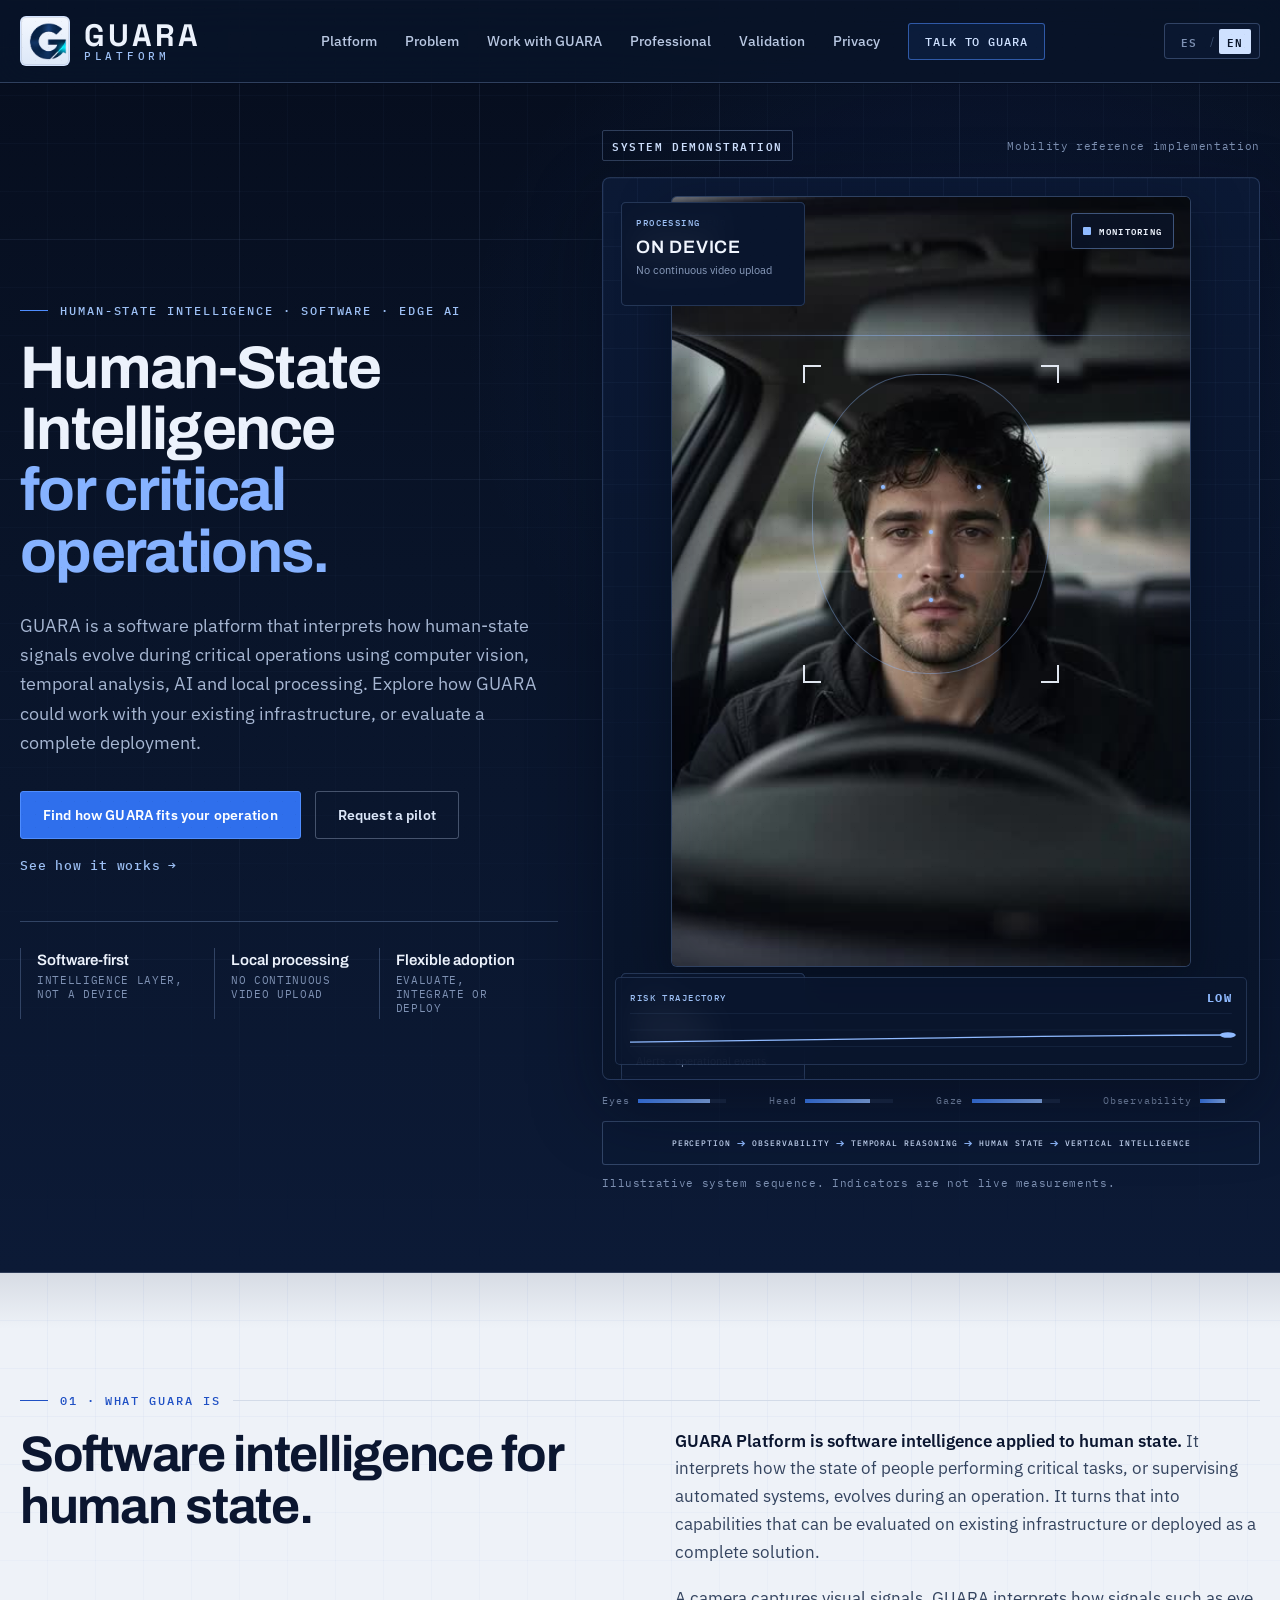
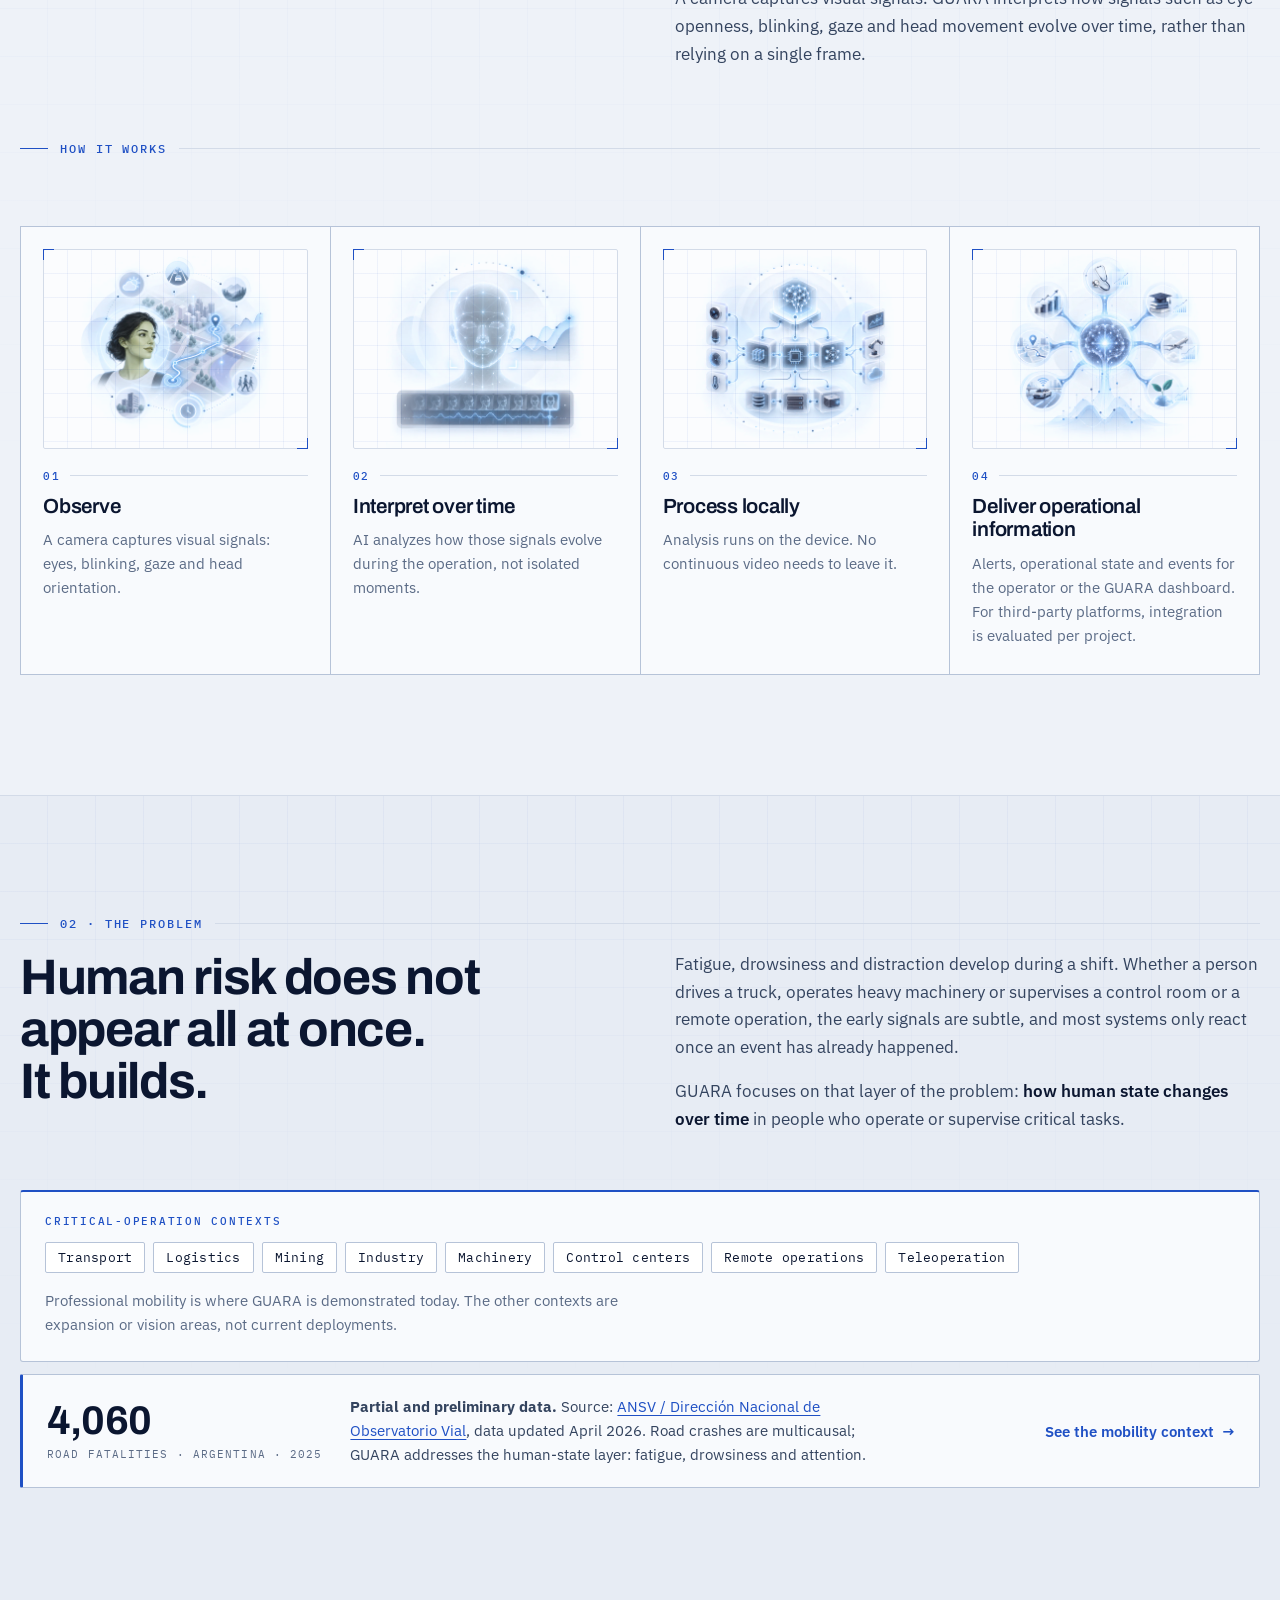
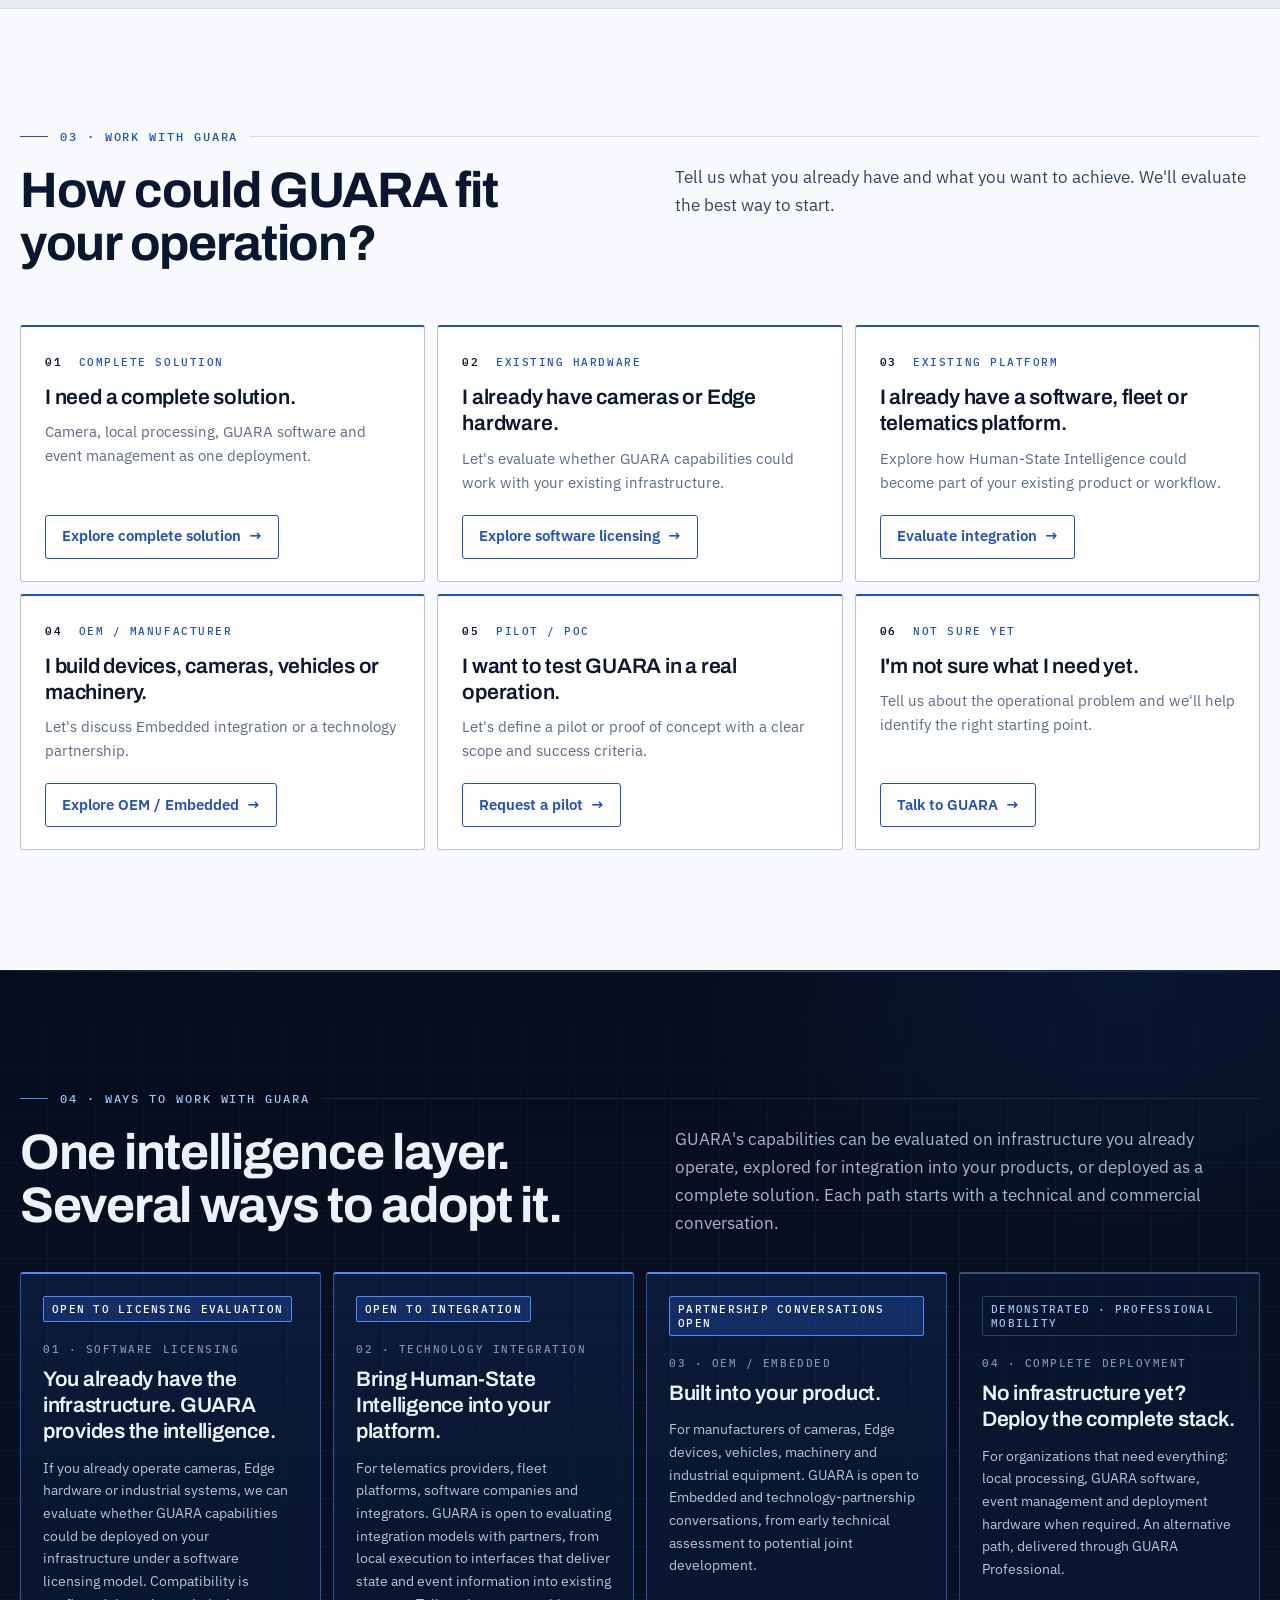
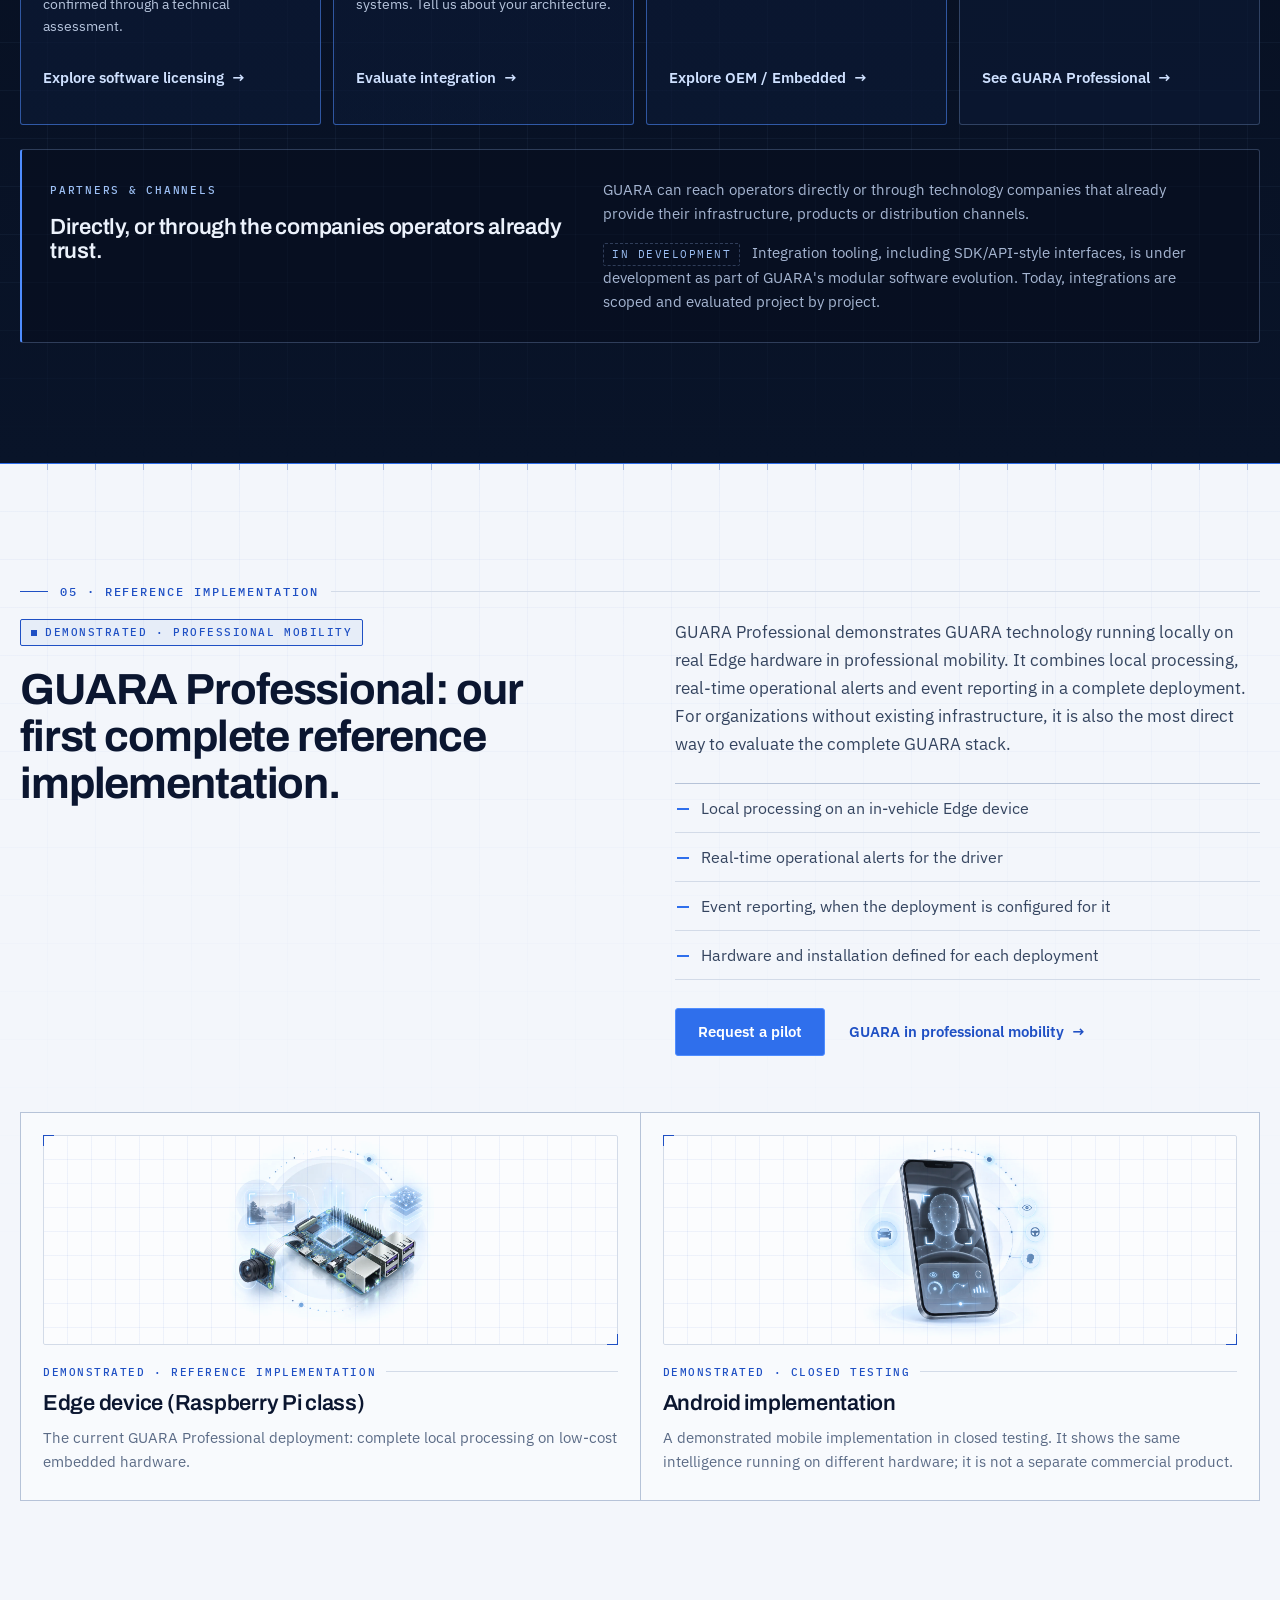
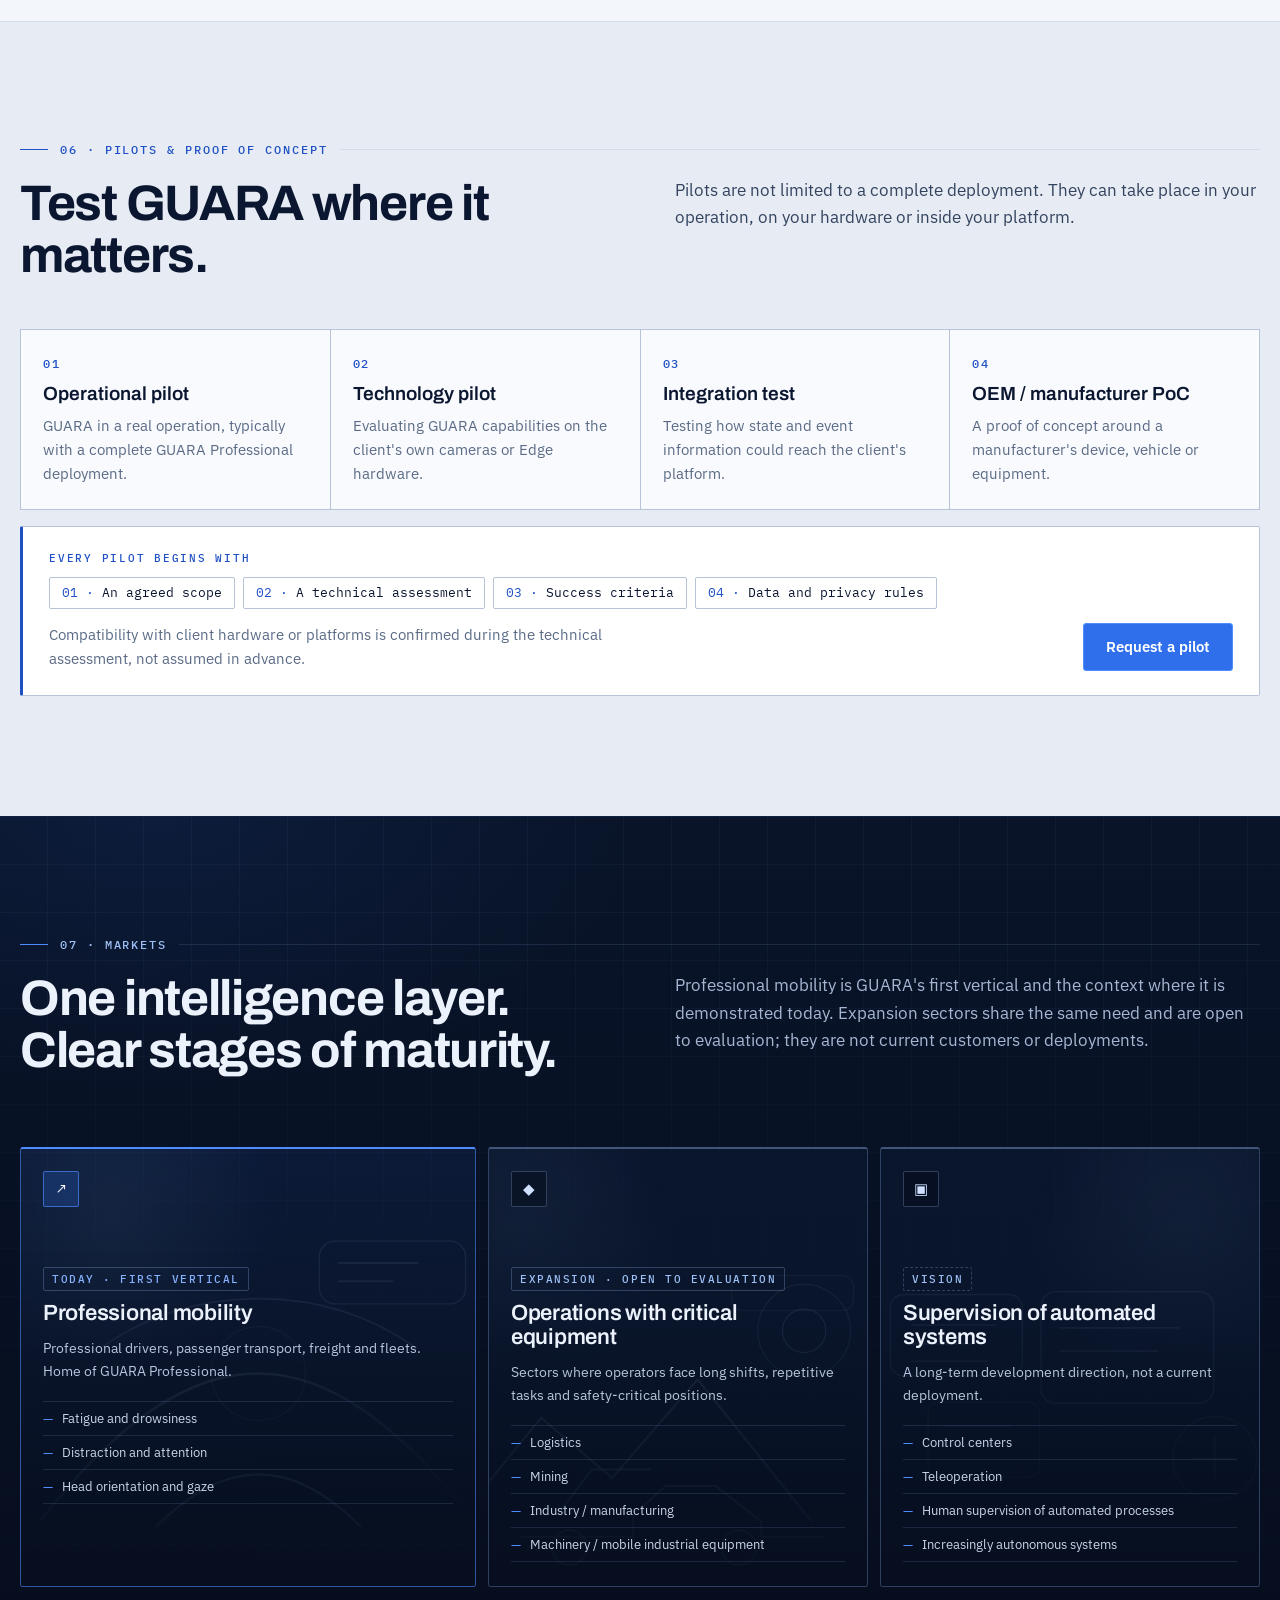
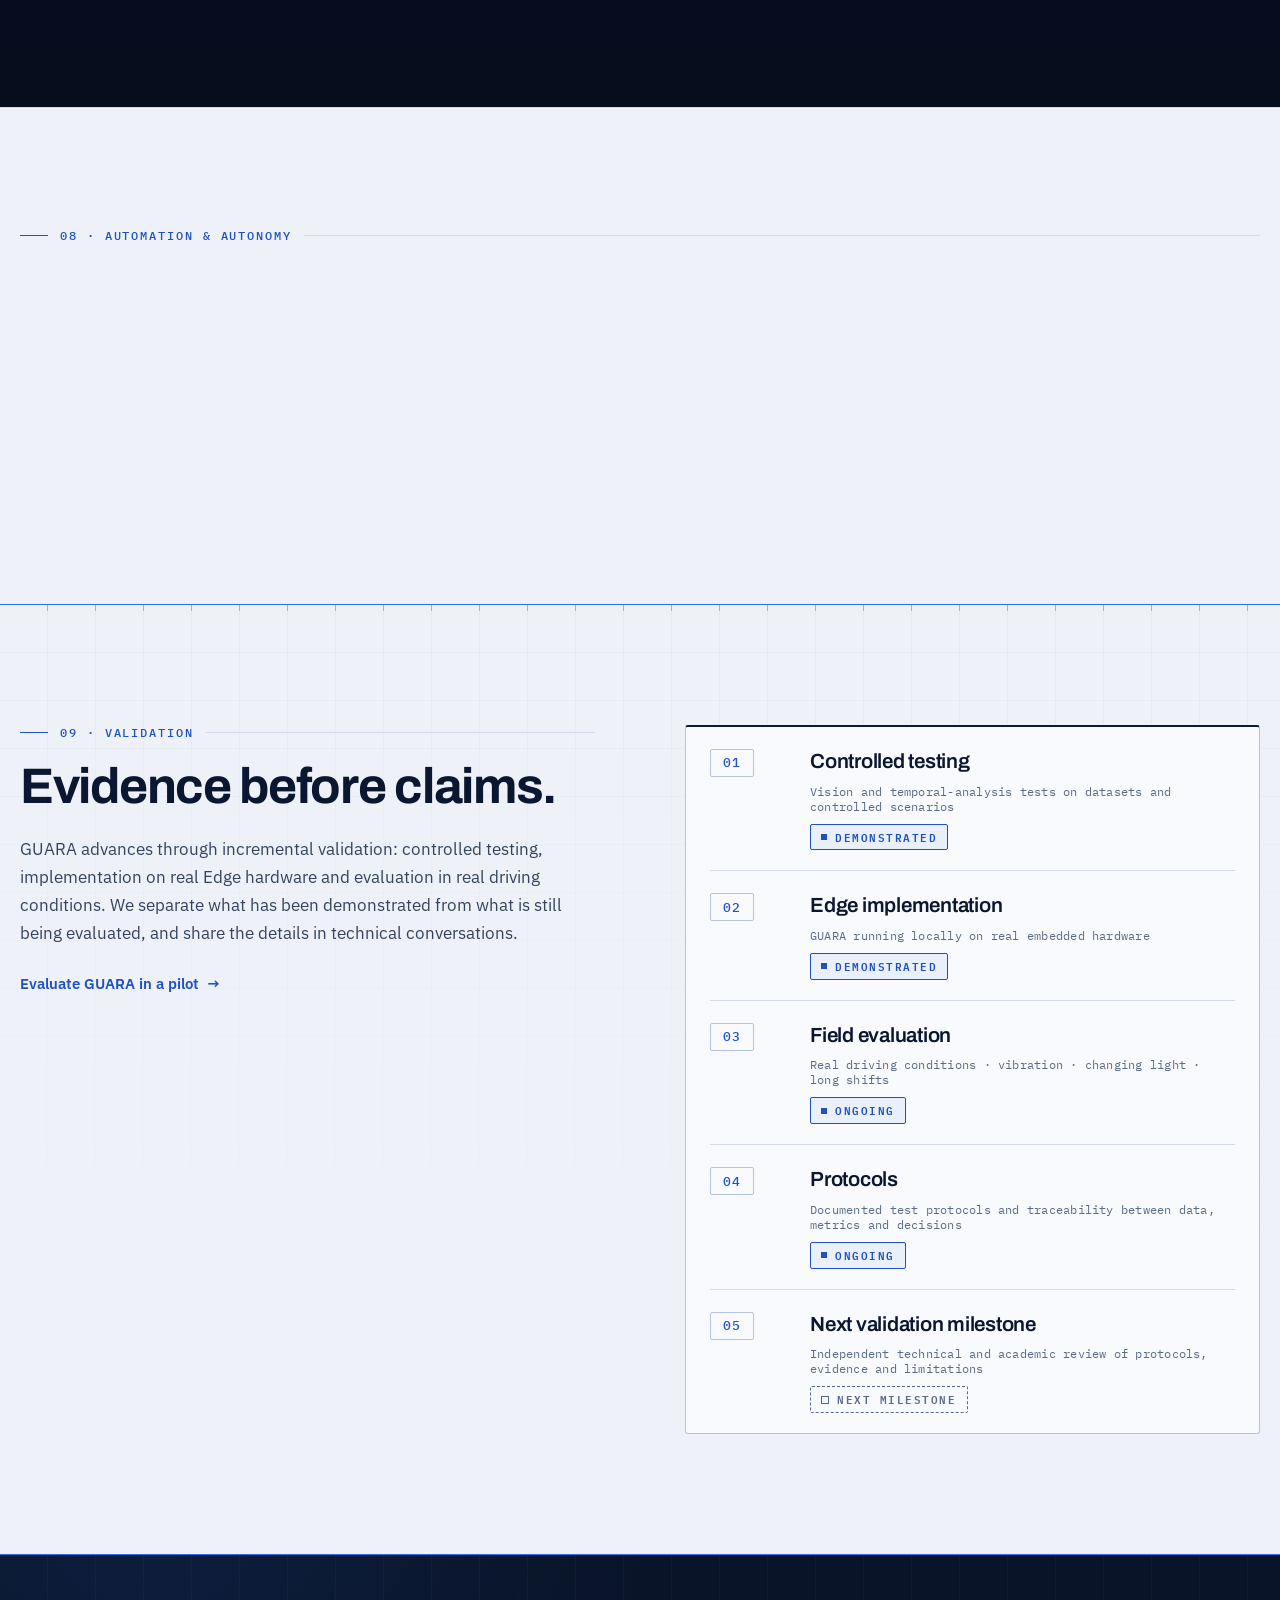
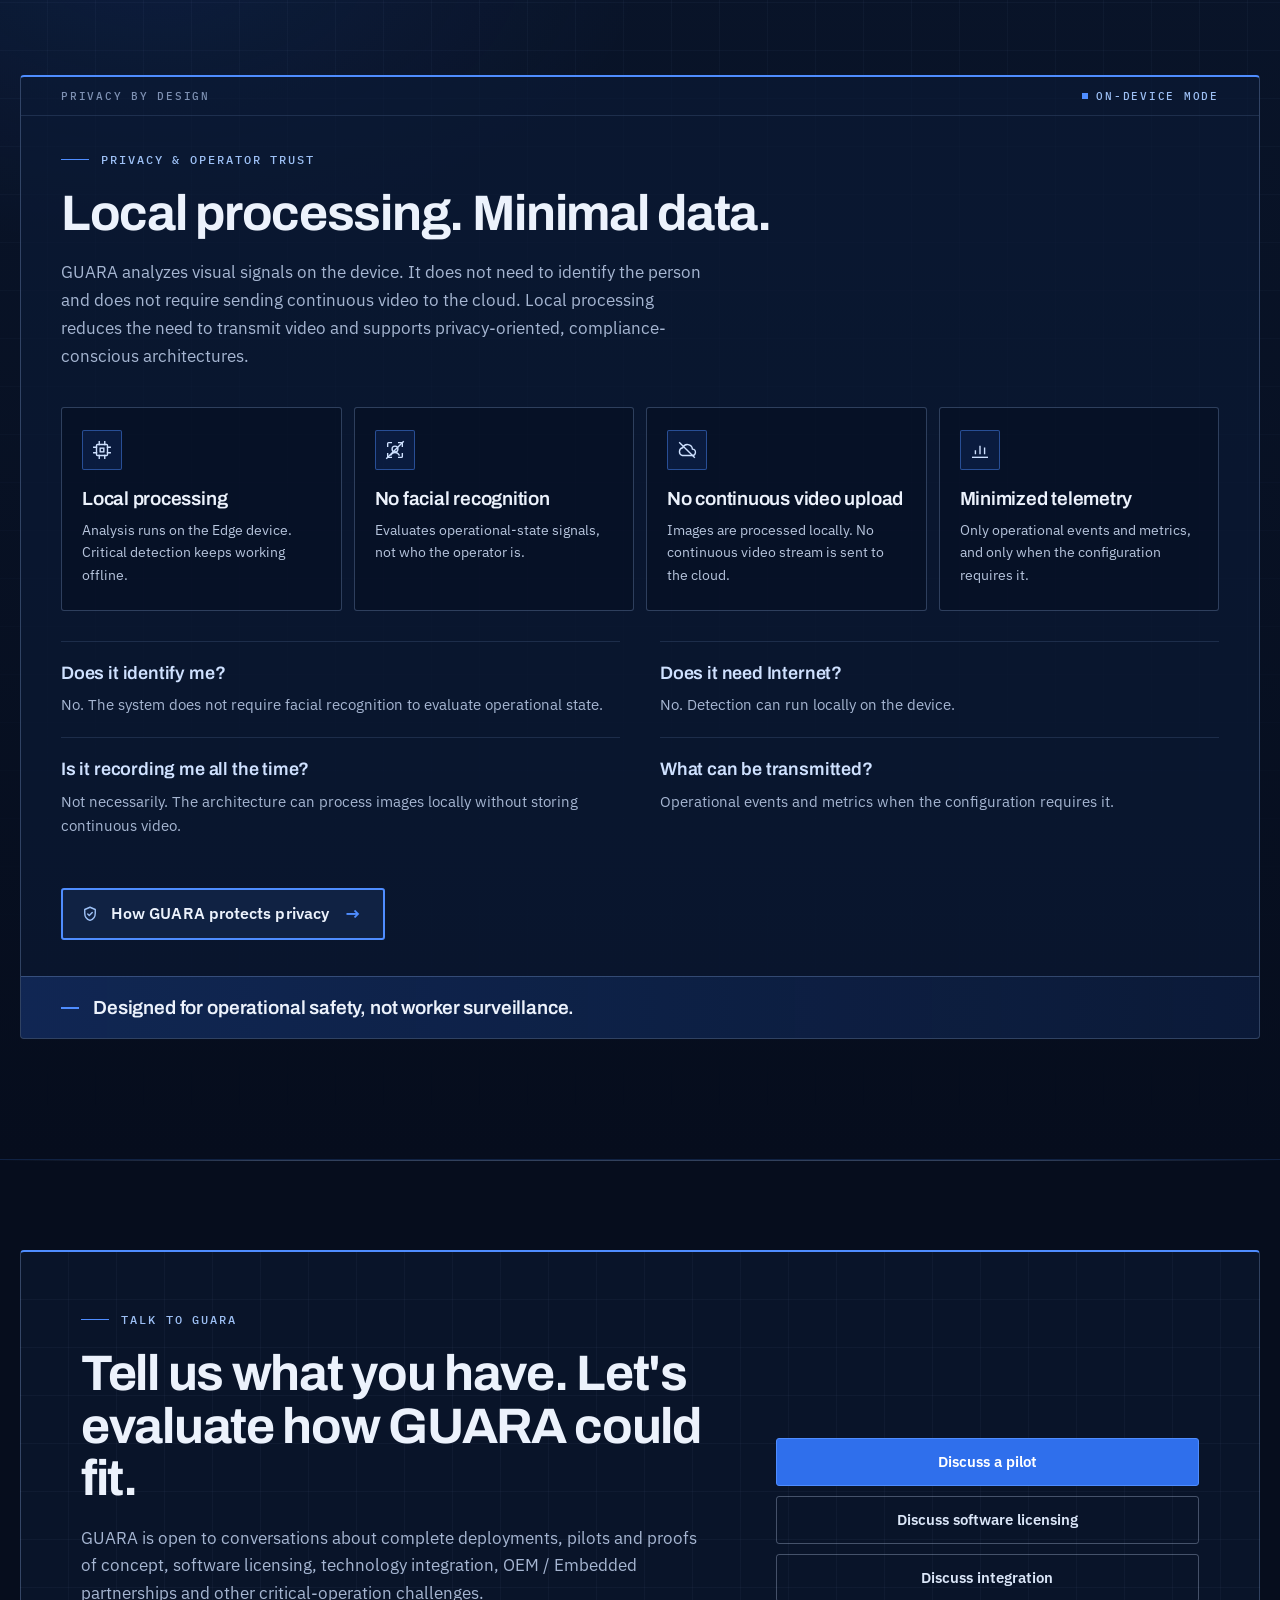
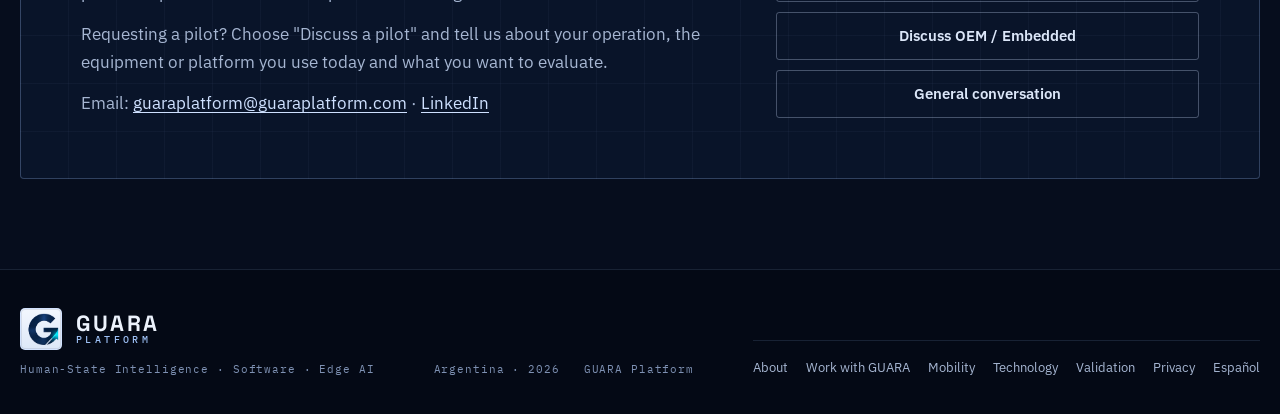
==== commit 40dbb367: "fix: refine V36 copy and protect GUARA brand translation Co-Authored-By: Claude Opus 5.5 <noreply@an" ====
--- a/index.html
+++ b/index.html
@@ -8,12 +8,12 @@
 <link href="https://fonts.googleapis.com" rel="preconnect"/>
 <link crossorigin="" href="https://fonts.gstatic.com" rel="preconnect"/>
 <link href="https://fonts.googleapis.com/css2?family=Archivo:wght@500;600;700;800&amp;family=IBM+Plex+Mono:wght@400;500;600&amp;family=IBM+Plex+Sans:wght@400;500;600;700&amp;family=Inter:wght@400;500;600;700;800&amp;family=Space+Grotesk:wght@500;600;700&amp;display=swap" rel="stylesheet"/>
-<link href="/styles.v36.css" rel="stylesheet"/><meta content="GUARA Platform is Human-State Intelligence software for critical operations. Computer vision, temporal analysis, AI and local processing, open to licensing, integration, OEM/Embedded, pilots or a complete deployment." name="description"/><meta content="index, follow, max-image-preview:large, max-snippet:-1, max-video-preview:-1" name="robots"/><meta content="#091429" name="theme-color"/><link href="https://guaraplatform.com/" rel="canonical"/><link href="/assets/favicon-64.png" rel="icon" type="image/png"/><meta content="website" property="og:type"/><meta content="GUARA Platform" property="og:site_name"/><meta content="GUARA Platform | Human-State Intelligence Software for Critical Operations" property="og:title"/><meta content="Human-State Intelligence software for critical operations: computer vision, temporal analysis, AI and local processing. Explore licensing, integration, OEM/Embedded, pilots or a complete deployment." property="og:description"/><meta content="https://guaraplatform.com/" property="og:url"/><meta content="https://guaraplatform.com/assets/og-guara-platform.jpg" property="og:image"/><meta content="en_US" property="og:locale"/><meta content="summary_large_image" name="twitter:card"/><meta content="GUARA Platform | Human-State Intelligence Software for Critical Operations" name="twitter:title"/><meta content="Human-State Intelligence software for critical operations: computer vision, temporal analysis, AI and local processing. Explore licensing, integration, OEM/Embedded, pilots or a complete deployment." name="twitter:description"/><meta content="https://guaraplatform.com/assets/og-guara-platform.jpg" name="twitter:image"/><link href="https://guaraplatform.com/" hreflang="en" rel="alternate"/><link href="https://guaraplatform.com/es/" hreflang="es" rel="alternate"/><link href="https://guaraplatform.com/" hreflang="x-default" rel="alternate"/><meta content="GUARA Platform" name="author"/><meta content="GUARA Platform" name="application-name"/><meta content="es_AR" property="og:locale:alternate"/><link href="/site.webmanifest" rel="manifest"/><script type="application/ld+json">{"@context":"https://schema.org","@graph":[{"@type":"Organization","@id":"https://guaraplatform.com/#organization","name":"GUARA Platform","url":"https://guaraplatform.com/","logo":{"@type":"ImageObject","url":"https://guaraplatform.com/assets/guara-platform-logo-official.png"},"description":"Software platform for Human-State Intelligence in critical operations. GUARA interprets how human-state signals evolve over time using computer vision, temporal analysis, AI and local processing, and is open to software licensing, technology integration, OEM/Embedded partnerships, pilots and complete deployments.","sameAs":["https://linkedin.com/in/diegopedraza-seguridad"],"email":"guaraplatform@guaraplatform.com"},{"@type":"WebSite","@id":"https://guaraplatform.com/#website","url":"https://guaraplatform.com/","name":"GUARA Platform","publisher":{"@id":"https://guaraplatform.com/#organization"},"inLanguage":["en","es"]},{"@type":"WebPage","@id":"https://guaraplatform.com/#webpage","url":"https://guaraplatform.com/","name":"GUARA Platform | Human-State Intelligence Software for Critical Operations","isPartOf":{"@id":"https://guaraplatform.com/#website"},"about":{"@id":"https://guaraplatform.com/#organization"},"inLanguage":"en","dateModified":"2026-10-06"},{"@type":"VideoObject","@id":"https://guaraplatform.com/#demo-video","name":"GUARA Platform system demonstration","description":"Short illustrative system demonstration of GUARA Professional, the mobility reference implementation of GUARA Platform.","thumbnailUrl":["https://guaraplatform.com/assets/video_poster.jpg"],"contentUrl":"https://guaraplatform.com/assets/guara-driver-loop.mp4","uploadDate":"2026-09-18","duration":"PT6S","isFamilyFriendly":true,"publisher":{"@id":"https://guaraplatform.com/#organization"}}]}</script></head>
+<link href="/styles.v36.css" rel="stylesheet"/><meta content="GUARA Platform is Human-State Intelligence software for critical operations, built on computer vision, temporal analysis, AI and local processing. Explore licensing, integration, OEM / Embedded, pilots or a complete deployment." name="description"/><meta content="index, follow, max-image-preview:large, max-snippet:-1, max-video-preview:-1" name="robots"/><meta content="#091429" name="theme-color"/><link href="https://guaraplatform.com/" rel="canonical"/><link href="/assets/favicon-64.png" rel="icon" type="image/png"/><meta content="website" property="og:type"/><meta content="GUARA Platform" property="og:site_name"/><meta content="GUARA Platform | Human-State Intelligence Software for Critical Operations" property="og:title"/><meta content="Human-State Intelligence software for critical operations: computer vision, temporal analysis, AI and local processing. Explore licensing, integration, OEM / Embedded, pilots or a complete deployment." property="og:description"/><meta content="https://guaraplatform.com/" property="og:url"/><meta content="https://guaraplatform.com/assets/og-guara-platform.jpg" property="og:image"/><meta content="en_US" property="og:locale"/><meta content="summary_large_image" name="twitter:card"/><meta content="GUARA Platform | Human-State Intelligence Software for Critical Operations" name="twitter:title"/><meta content="Human-State Intelligence software for critical operations: computer vision, temporal analysis, AI and local processing. Explore licensing, integration, OEM / Embedded, pilots or a complete deployment." name="twitter:description"/><meta content="https://guaraplatform.com/assets/og-guara-platform.jpg" name="twitter:image"/><link href="https://guaraplatform.com/" hreflang="en" rel="alternate"/><link href="https://guaraplatform.com/es/" hreflang="es" rel="alternate"/><link href="https://guaraplatform.com/" hreflang="x-default" rel="alternate"/><meta content="GUARA Platform" name="author"/><meta content="GUARA Platform" name="application-name"/><meta content="es_AR" property="og:locale:alternate"/><link href="/site.webmanifest" rel="manifest"/><script type="application/ld+json">{"@context":"https://schema.org","@graph":[{"@type":"Organization","@id":"https://guaraplatform.com/#organization","name":"GUARA Platform","url":"https://guaraplatform.com/","logo":{"@type":"ImageObject","url":"https://guaraplatform.com/assets/guara-platform-logo-official.png"},"description":"Software platform for Human-State Intelligence in critical operations. GUARA interprets how human-state signals evolve over time using computer vision, temporal analysis, AI and local processing, and is open to software licensing, technology integration, OEM / Embedded partnerships, pilots and complete deployments.","sameAs":["https://linkedin.com/in/diegopedraza-seguridad"],"email":"guaraplatform@guaraplatform.com"},{"@type":"WebSite","@id":"https://guaraplatform.com/#website","url":"https://guaraplatform.com/","name":"GUARA Platform","publisher":{"@id":"https://guaraplatform.com/#organization"},"inLanguage":["en","es"]},{"@type":"WebPage","@id":"https://guaraplatform.com/#webpage","url":"https://guaraplatform.com/","name":"GUARA Platform | Human-State Intelligence Software for Critical Operations","isPartOf":{"@id":"https://guaraplatform.com/#website"},"about":{"@id":"https://guaraplatform.com/#organization"},"inLanguage":"en","dateModified":"2026-10-06"},{"@type":"VideoObject","@id":"https://guaraplatform.com/#demo-video","name":"GUARA Platform system demonstration","description":"Short illustrative system demonstration of GUARA Professional, the mobility reference implementation of GUARA Platform.","thumbnailUrl":["https://guaraplatform.com/assets/video_poster.jpg"],"contentUrl":"https://guaraplatform.com/assets/guara-driver-loop.mp4","uploadDate":"2026-09-18","duration":"PT6S","isFamilyFriendly":true,"publisher":{"@id":"https://guaraplatform.com/#organization"}}]}</script></head>
 <body><noscript>GUARA Platform works best with JavaScript enabled. Core information remains available on this page.</noscript>
 <div class="noise"></div>
 <header class="nav-wrap">
 <nav class="nav container">
-<a aria-label="GUARA Platform" class="brand brand-tech" href="#inicio">
+<a translate="no" aria-label="GUARA Platform" class="brand brand-tech" href="#inicio">
 <span aria-hidden="true" class="brand-glyph brand-glyph-official"><img alt="" class="brand-glyph-img" src="/assets/guara-g-official.png"/></span>
 <span class="brand-stack">
 <span class="brand-main">GUARA</span>
@@ -27,11 +27,11 @@
 <div class="nav-links" id="navLinks">
 <a href="#plataforma">Platform</a>
 <a href="#problema">Problem</a>
-<a href="#adopcion">Work with GUARA</a>
+<a href="#adopcion">Work with <bdi translate="no">GUARA</bdi></a>
 <a href="#professional">Professional</a>
 <a href="#validacion">Validation</a>
 <a href="#privacy">Privacy</a>
-<a class="nav-cta" href="#contacto">Talk to GUARA</a>
+<a class="nav-cta" href="#contacto"><bdi>Talk to <bdi translate="no">GUARA</bdi></bdi></a>
 </div>
 <div class="nav-actions">
 <div aria-label="Language / Idioma" class="lang-switch" id="langSwitch" role="group"><button aria-pressed="false" class="lang-btn" data-lang="es" title="Español" type="button">ES</button><span aria-hidden="true" class="lang-divider">/</span><button aria-pressed="true" class="lang-btn active" data-lang="en" title="English" type="button">EN</button></div>
@@ -49,10 +49,10 @@
             <span>for critical operations.</span>
           </h1>
 <p class="hero-lead">
-            GUARA is a software platform that interprets how human-state signals evolve during critical operations using computer vision, temporal analysis, AI and local processing. Explore how GUARA could work with your existing infrastructure, or evaluate a complete deployment.
+            <bdi translate="no">GUARA</bdi> is a software platform that interprets how human-state signals evolve during critical operations using computer vision, temporal analysis, AI and local processing. Explore how <bdi translate="no">GUARA</bdi> could work with your existing infrastructure, or evaluate a complete deployment.
           </p>
 <div class="hero-actions">
-<a class="btn btn-primary" href="#adopcion">Find how GUARA fits your operation</a>
+<a class="btn btn-primary" href="#adopcion"><bdi>Find how <bdi translate="no">GUARA</bdi> fits your operation</bdi></a>
 <a class="btn btn-secondary" href="#contacto">Request a pilot</a>
 </div>
 <a class="hero-textlink" href="#plataforma">See how it works <span aria-hidden="true">→</span></a>
@@ -148,7 +148,7 @@
 </section>
 <section class="section intro" id="plataforma">
 <div class="container">
-<div class="section-kicker">01 · WHAT GUARA IS</div>
+<div class="section-kicker"><bdi>01 · WHAT <bdi translate="no">GUARA</bdi> IS</bdi></div>
 <div class="split platform-intro">
 <div class="reveal">
 <h2>Software intelligence for human state.</h2>
@@ -156,11 +156,11 @@
 <div class="reveal reveal-delay">
 <div class="platform-copy">
 <p class="section-text">
-<strong>GUARA Platform is software intelligence applied to human state.</strong>
+<strong><bdi translate="no">GUARA Platform</bdi> is software intelligence applied to human state.</strong>
                 It interprets how the state of people performing critical tasks, or supervising automated systems, evolves during an operation. It turns that into capabilities that can be evaluated on existing infrastructure or deployed as a complete solution.
               </p>
 <p class="section-text">
-                A camera captures visual signals. GUARA interprets how signals such as eye openness, blinking, gaze and head movement evolve over time, rather than relying on a single frame.
+                A camera captures visual signals. <bdi translate="no">GUARA</bdi> interprets how signals such as eye openness, blinking, gaze and head movement evolve over time, rather than relying on a single frame.
               </p>
 </div>
 </div>
@@ -186,7 +186,7 @@
 <li class="feature-card reveal cap-adaptive with-real-illustration"><div class="real-illustration-wrap"><picture><source srcset="/assets/adaptive-intelligence-800.webp" type="image/webp"/><img alt="" class="real-illustration" decoding="async" height="1254" loading="lazy" src="/assets/adaptive-intelligence.png" width="1254"/></picture></div>
 <span class="card-number">04</span>
 <h3>Deliver operational information</h3>
-<p>Alerts, operational state and events for the operator or the GUARA dashboard. Delivery into third-party platforms: integration is evaluated per project.</p>
+<p>Alerts, operational state and events for the operator or the <bdi translate="no">GUARA</bdi> dashboard. For third-party platforms, integration is evaluated per project.</p>
 </li>
 </ol>
 </div>
@@ -204,7 +204,7 @@
                 Fatigue, drowsiness and distraction develop during a shift. Whether a person drives a truck, operates heavy machinery or supervises a control room or a remote operation, the early signals are subtle, and most systems only react once an event has already happened.
               </p>
 <p class="section-text">
-                GUARA focuses on that layer of the problem: <strong>how human state changes over time</strong> in people who operate or supervise critical tasks.
+                <bdi translate="no">GUARA</bdi> focuses on that layer of the problem: <strong>how human state changes over time</strong> in people who operate or supervise critical tasks.
               </p>
 </div>
 </div>
@@ -221,21 +221,21 @@
 <li>Remote operations</li>
 <li>Teleoperation</li>
 </ul>
-<p>Professional mobility is where GUARA is demonstrated today. The other contexts are expansion or vision areas, not current deployments.</p>
+<p>Professional mobility is where <bdi translate="no">GUARA</bdi> is demonstrated today. The other contexts are expansion or vision areas, not current deployments.</p>
 </div>
 <div class="v36-proof reveal">
 <div class="v36-proof-figure"><strong>4,060</strong><span>road fatalities · Argentina · 2025</span></div>
-<p><strong>Partial and preliminary data.</strong> Source: <a href="https://www.argentina.gob.ar/sites/default/files/2025/06/informe_preliminar_de_siniestralidad_fatal_2025_abril_2026.pdf" rel="noopener noreferrer" target="_blank">ANSV / Dirección Nacional de Observatorio Vial</a>, data updated April 2026. Road crashes are multicausal; GUARA addresses the human-state layer: fatigue, drowsiness and attention.</p>
+<p><strong>Partial and preliminary data.</strong> Source: <a href="https://www.argentina.gob.ar/sites/default/files/2025/06/informe_preliminar_de_siniestralidad_fatal_2025_abril_2026.pdf" rel="noopener noreferrer" target="_blank">ANSV / Dirección Nacional de Observatorio Vial</a>, data updated April 2026. Road crashes are multicausal; <bdi translate="no">GUARA</bdi> addresses the human-state layer: fatigue, drowsiness and attention.</p>
 <a class="v36-link" href="/mobility/">See the mobility context <span aria-hidden="true">→</span></a>
 </div>
 </div>
 </section>
 <section class="section v36-adoption" id="adopcion">
 <div class="container">
-<div class="section-kicker">03 · WORK WITH GUARA</div>
+<div class="section-kicker"><bdi>03 · WORK WITH <bdi translate="no">GUARA</bdi></bdi></div>
 <div class="split">
 <div class="reveal">
-<h2>How could GUARA fit your operation?</h2>
+<h2>How could <bdi translate="no">GUARA</bdi> fit your operation?</h2>
 </div>
 <div class="reveal reveal-delay">
 <p class="section-text">Tell us what you already have and what you want to achieve. We'll evaluate the best way to start.</p>
@@ -245,13 +245,13 @@
 <li class="v36-path reveal">
 <span class="v36-path-tag"><b>01</b> COMPLETE SOLUTION</span>
 <h3>I need a complete solution.</h3>
-<p>Camera, local processing, GUARA software and event management as one deployment.</p>
+<p>Camera, local processing, <bdi translate="no">GUARA</bdi> software and event management as one deployment.</p>
 <a class="v36-path-cta" href="#professional">Explore complete solution <span aria-hidden="true">→</span></a>
 </li>
 <li class="v36-path reveal">
 <span class="v36-path-tag"><b>02</b> EXISTING HARDWARE</span>
 <h3>I already have cameras or Edge hardware.</h3>
-<p>Let's evaluate whether GUARA capabilities could work with your existing infrastructure.</p>
+<p>Let's evaluate whether <bdi translate="no">GUARA</bdi> capabilities could work with your existing infrastructure.</p>
 <a class="v36-path-cta" href="#licenciamiento">Explore software licensing <span aria-hidden="true">→</span></a>
 </li>
 <li class="v36-path reveal">
@@ -263,12 +263,12 @@
 <li class="v36-path reveal">
 <span class="v36-path-tag"><b>04</b> OEM / MANUFACTURER</span>
 <h3>I build devices, cameras, vehicles or machinery.</h3>
-<p>Explore an Embedded or technology-partnership conversation.</p>
+<p>Let's discuss Embedded integration or a technology partnership.</p>
 <a class="v36-path-cta" href="#oem">Explore OEM / Embedded <span aria-hidden="true">→</span></a>
 </li>
 <li class="v36-path reveal">
 <span class="v36-path-tag"><b>05</b> PILOT / POC</span>
-<h3>I want to test GUARA in a real operation.</h3>
+<h3>I want to test <bdi translate="no">GUARA</bdi> in a real operation.</h3>
 <p>Let's define a pilot or proof of concept with a clear scope and success criteria.</p>
 <a class="v36-path-cta" href="#pilotos">Request a pilot <span aria-hidden="true">→</span></a>
 </li>
@@ -276,21 +276,21 @@
 <span class="v36-path-tag"><b>06</b> NOT SURE YET</span>
 <h3>I'm not sure what I need yet.</h3>
 <p>Tell us about the operational problem and we'll help identify the right starting point.</p>
-<a class="v36-path-cta" href="#contacto">Talk to GUARA <span aria-hidden="true">→</span></a>
+<a class="v36-path-cta" href="#contacto"><bdi>Talk to <bdi translate="no">GUARA</bdi></bdi> <span aria-hidden="true">→</span></a>
 </li>
 </ul>
 </div>
 </section>
 <section class="section integration-section" id="integracion">
 <div class="container">
-<div class="section-kicker">04 · WAYS TO WORK WITH GUARA</div>
+<div class="section-kicker"><bdi>04 · WAYS TO WORK WITH <bdi translate="no">GUARA</bdi></bdi></div>
 <div class="split integration-intro">
 <div class="reveal">
 <h2>One intelligence layer. Several ways to adopt it.</h2>
 </div>
 <div class="reveal reveal-delay">
 <p class="section-text">
-              GUARA's capabilities can be evaluated on infrastructure you already operate, explored for integration into your products, or deployed as a complete solution. Each path starts with a technical and commercial conversation.
+              <bdi translate="no">GUARA</bdi>'s capabilities can be evaluated on infrastructure you already operate, explored for integration into your products, or deployed as a complete solution. Each path starts with a technical and commercial conversation.
             </p>
 </div>
 </div>
@@ -298,30 +298,30 @@
 <article class="integration-card reveal" id="licenciamiento">
 <span class="integration-tag active-roadmap">OPEN TO LICENSING EVALUATION</span>
 <span class="v36-model-kicker">01 · SOFTWARE LICENSING</span>
-<h3>You already have the infrastructure. GUARA provides the intelligence.</h3>
-<p>If you already operate cameras, Edge hardware or industrial systems, we can evaluate whether GUARA capabilities could be deployed on your infrastructure under a software licensing model. Compatibility is confirmed through a technical assessment.</p>
+<h3>You already have the infrastructure. <bdi translate="no">GUARA</bdi> provides the intelligence.</h3>
+<p>If you already operate cameras, Edge hardware or industrial systems, we can evaluate whether <bdi translate="no">GUARA</bdi> capabilities could be deployed on your infrastructure under a software licensing model. Compatibility is confirmed through a technical assessment.</p>
 <a class="v36-card-link" href="#contacto">Explore software licensing <span aria-hidden="true">→</span></a>
 </article>
 <article class="integration-card reveal" id="integracion-tecnologica">
 <span class="integration-tag active-roadmap">OPEN TO INTEGRATION</span>
 <span class="v36-model-kicker">02 · TECHNOLOGY INTEGRATION</span>
 <h3>Bring Human-State Intelligence into your platform.</h3>
-<p>For telematics providers, fleet platforms, software companies and integrators. GUARA is open to evaluating integration models with partners, from local execution to interfaces that deliver state and event information into existing systems. Tell us about your architecture.</p>
+<p>For telematics providers, fleet platforms, software companies and integrators. <bdi translate="no">GUARA</bdi> is open to evaluating integration models with partners, from local execution to interfaces that deliver state and event information into existing systems. Tell us about your architecture.</p>
 <a class="v36-card-link" href="#contacto">Evaluate integration <span aria-hidden="true">→</span></a>
 </article>
 <article class="integration-card reveal" id="oem">
 <span class="integration-tag active-roadmap">PARTNERSHIP CONVERSATIONS OPEN</span>
 <span class="v36-model-kicker">03 · OEM / EMBEDDED</span>
 <h3>Built into your product.</h3>
-<p>For manufacturers of cameras, Edge devices, vehicles, machinery and industrial equipment. GUARA is open to Embedded and technology-partnership conversations, from early technical assessment to potential joint development.</p>
+<p>For manufacturers of cameras, Edge devices, vehicles, machinery and industrial equipment. <bdi translate="no">GUARA</bdi> is open to Embedded and technology-partnership conversations, from early technical assessment to potential joint development.</p>
 <a class="v36-card-link" href="#contacto">Explore OEM / Embedded <span aria-hidden="true">→</span></a>
 </article>
 <article class="integration-card reveal">
 <span class="integration-tag">DEMONSTRATED · PROFESSIONAL MOBILITY</span>
 <span class="v36-model-kicker">04 · COMPLETE DEPLOYMENT</span>
 <h3>No infrastructure yet? Deploy the complete stack.</h3>
-<p>For organizations that need everything: local processing, GUARA software, event management and deployment hardware when required. An alternative path, delivered through GUARA Professional.</p>
-<a class="v36-card-link" href="#professional">See GUARA Professional <span aria-hidden="true">→</span></a>
+<p>For organizations that need everything: local processing, <bdi translate="no">GUARA</bdi> software, event management and deployment hardware when required. An alternative path, delivered through <bdi translate="no">GUARA Professional</bdi>.</p>
+<a class="v36-card-link" href="#professional"><bdi>See <bdi translate="no">GUARA Professional</bdi></bdi> <span aria-hidden="true">→</span></a>
 </article>
 </div>
 <div class="integration-note reveal">
@@ -330,8 +330,8 @@
 <h3>Directly, or through the companies operators already trust.</h3>
 </div>
 <div>
-<p>GUARA can reach operators directly or through technology companies that already provide their infrastructure, products or distribution channels.</p>
-<p class="v36-dev-note"><span>IN DEVELOPMENT</span> Integration tooling, including SDK/API-style interfaces, is under development as part of GUARA's modular software evolution. Today, integrations are scoped and evaluated project by project.</p>
+<p><bdi translate="no">GUARA</bdi> can reach operators directly or through technology companies that already provide their infrastructure, products or distribution channels.</p>
+<p class="v36-dev-note"><span>IN DEVELOPMENT</span> Integration tooling, including SDK/API-style interfaces, is under development as part of <bdi translate="no">GUARA</bdi>'s modular software evolution. Today, integrations are scoped and evaluated project by project.</p>
 </div>
 </div>
 </div>
@@ -342,19 +342,19 @@
 <div class="split">
 <div class="reveal">
 <span class="v36-status v36-status-ink">DEMONSTRATED · PROFESSIONAL MOBILITY</span>
-<h2>GUARA Professional: our first complete reference implementation.</h2>
-</div>
-<div class="reveal reveal-delay">
-<p class="section-text">GUARA Professional demonstrates GUARA running locally on real Edge hardware in professional mobility. It combines local processing, real-time operational alerts and event reporting in a complete deployment. For organizations without existing infrastructure, it is also the most direct way to evaluate the complete GUARA stack.</p>
+<h2><bdi translate="no">GUARA Professional</bdi>: our first complete reference implementation.</h2>
+</div>
+<div class="reveal reveal-delay">
+<p class="section-text"><bdi translate="no">GUARA Professional</bdi> demonstrates <bdi translate="no">GUARA</bdi> technology running locally on real Edge hardware in professional mobility. It combines local processing, real-time operational alerts and event reporting in a complete deployment. For organizations without existing infrastructure, it is also the most direct way to evaluate the complete <bdi translate="no">GUARA</bdi> stack.</p>
 <ul class="v36-includes">
 <li>Local processing on an in-vehicle Edge device</li>
 <li>Real-time operational alerts for the driver</li>
 <li>Event reporting, when the deployment is configured for it</li>
-<li>Hardware and installation scoped per deployment</li>
+<li>Hardware and installation defined for each deployment</li>
 </ul>
 <div class="v36-actions">
 <a class="btn btn-primary" href="#pilotos">Request a pilot</a>
-<a class="v36-link" href="/mobility/">GUARA in professional mobility <span aria-hidden="true">→</span></a>
+<a class="v36-link" href="/mobility/"><bdi><bdi translate="no">GUARA</bdi> in professional mobility</bdi> <span aria-hidden="true">→</span></a>
 </div>
 </div>
 </div>
@@ -362,7 +362,7 @@
 <div class="platform-card reveal bg-raspberry with-real-illustration"><div class="real-illustration-wrap"><picture><source srcset="/assets/raspberry-pi-800.webp" type="image/webp"/><img alt="Raspberry Pi-class Edge device" class="real-illustration" decoding="async" height="1254" loading="lazy" src="/assets/raspberry-pi.png" width="1254"/></picture></div>
 <span>DEMONSTRATED · REFERENCE IMPLEMENTATION</span>
 <h3>Edge device (Raspberry Pi class)</h3>
-<p>The current GUARA Professional deployment: complete local processing on low-cost embedded hardware.</p>
+<p>The current <bdi translate="no">GUARA Professional</bdi> deployment: complete local processing on low-cost embedded hardware.</p>
 </div>
 <div class="platform-card reveal bg-mobile with-real-illustration"><div class="real-illustration-wrap"><picture><source srcset="/assets/guara-mobile-800.webp" type="image/webp"/><img alt="Android mobile device" class="real-illustration" decoding="async" height="1254" loading="lazy" src="/assets/guara-mobile.png" width="1254"/></picture></div>
 <span>DEMONSTRATED · CLOSED TESTING</span>
@@ -377,15 +377,15 @@
 <div class="section-kicker">06 · PILOTS &amp; PROOF OF CONCEPT</div>
 <div class="split">
 <div class="reveal">
-<h2>Test GUARA where it matters.</h2>
+<h2>Test <bdi translate="no">GUARA</bdi> where it matters.</h2>
 </div>
 <div class="reveal reveal-delay">
 <p class="section-text">Pilots are not limited to a complete deployment. They can take place in your operation, on your hardware or inside your platform.</p>
 </div>
 </div>
 <ul class="v36-pilot-types">
-<li class="reveal"><span>01</span><h3>Operational pilot</h3><p>GUARA in a real operation, typically with a complete GUARA Professional deployment.</p></li>
-<li class="reveal"><span>02</span><h3>Technology pilot</h3><p>Evaluating GUARA capabilities on the client's own cameras or Edge hardware.</p></li>
+<li class="reveal"><span>01</span><h3>Operational pilot</h3><p><bdi translate="no">GUARA</bdi> in a real operation, typically with a complete <bdi translate="no">GUARA Professional</bdi> deployment.</p></li>
+<li class="reveal"><span>02</span><h3>Technology pilot</h3><p>Evaluating <bdi translate="no">GUARA</bdi> capabilities on the client's own cameras or Edge hardware.</p></li>
 <li class="reveal"><span>03</span><h3>Integration test</h3><p>Testing how state and event information could reach the client's platform.</p></li>
 <li class="reveal"><span>04</span><h3>OEM / manufacturer PoC</h3><p>A proof of concept around a manufacturer's device, vehicle or equipment.</p></li>
 </ul>
@@ -413,16 +413,16 @@
 </div>
 <div class="reveal reveal-delay">
 <p class="section-text muted">
-              Professional mobility is GUARA's beachhead and the context where it is demonstrated today. Expansion sectors share the same need and are open to evaluation; they are not current customers or deployments.
+              Professional mobility is <bdi translate="no">GUARA</bdi>'s first vertical and the context where it is demonstrated today. Expansion sectors share the same need and are open to evaluation; they are not current customers or deployments.
             </p>
 </div>
 </div>
 <div class="vertical-grid v36-markets">
 <article class="vertical-card active reveal bg-mobility">
 <div class="vertical-icon">↗</div>
-<span>TODAY · BEACHHEAD</span>
-<h3>Professional Mobility</h3>
-<p>Professional drivers, passenger transport, freight and fleets. Home of GUARA Professional.</p>
+<span>TODAY · FIRST VERTICAL</span>
+<h3>Professional mobility</h3>
+<p>Professional drivers, passenger transport, freight and fleets. Home of <bdi translate="no">GUARA Professional</bdi>.</p>
 <ul>
 <li>Fatigue and drowsiness</li>
 <li>Distraction and attention</li>
@@ -458,14 +458,14 @@
 </section>
 <section class="section v36-vision" id="vision">
 <div class="container">
-<div class="section-kicker">08 · VISION</div>
+<div class="section-kicker">08 · AUTOMATION &amp; AUTONOMY</div>
 <div class="split">
 <div class="reveal">
 <span class="v36-status v36-status-ink">VISION</span>
 <h2>From operator to supervisor.</h2>
 </div>
 <div class="reveal reveal-delay">
-<p class="section-text">As tasks become more automated and systems gain autonomy, people increasingly move from executing the task to monitoring it, detecting exceptions and deciding when to intervene. That role still depends on attention. GUARA's long-term direction is to support this transition by interpreting the state of the people who supervise automated processes, teleoperated equipment and control centers.</p>
+<p class="section-text">As tasks become more automated and systems gain autonomy, people increasingly move from executing the task to monitoring it, detecting exceptions and deciding when to intervene. That role still depends on attention. <bdi translate="no">GUARA</bdi>'s long-term direction is to support this transition by interpreting the state of the people who supervise automated processes, teleoperated equipment and control centers.</p>
 <p class="v36-note">A development direction, not a current deployment.</p>
 </div>
 </div>
@@ -477,9 +477,9 @@
 <div class="section-kicker">09 · VALIDATION</div>
 <h2>Evidence before claims.</h2>
 <p class="section-text">
-            GUARA advances through incremental validation: controlled testing, implementation on real Edge hardware and evaluation in real driving conditions. We separate what has been demonstrated from what is still being evaluated, and share the details in technical conversations.
+            <bdi translate="no">GUARA</bdi> advances through incremental validation: controlled testing, implementation on real Edge hardware and evaluation in real driving conditions. We separate what has been demonstrated from what is still being evaluated, and share the details in technical conversations.
           </p>
-<a class="v36-link" href="#pilotos">Evaluate GUARA in a pilot <span aria-hidden="true">→</span></a>
+<a class="v36-link" href="#pilotos"><bdi>Evaluate <bdi translate="no">GUARA</bdi> in a pilot</bdi> <span aria-hidden="true">→</span></a>
 </div>
 <ol class="validation-list staged-validation v36-milestones reveal reveal-delay" id="stagedValidation">
 <li class="validation-row" style="--row-delay: 0s;">
@@ -494,7 +494,7 @@
 <strong>02</strong>
 <div class="validation-content">
 <span class="validation-title">Edge implementation</span>
-<small class="validation-meta">GUARA running locally on real embedded hardware</small>
+<small class="validation-meta"><bdi translate="no">GUARA</bdi> running locally on real embedded hardware</small>
 <span class="v36-status v36-status-ink">DEMONSTRATED</span>
 </div>
 </li>
@@ -532,13 +532,13 @@
 <div class="privacy-head">
 <span class="section-kicker">PRIVACY &amp; OPERATOR TRUST</span>
 <h2 id="privacyTitle">Local processing. Minimal data.</h2>
-<p class="privacy-lead">GUARA analyzes visual signals on the device. It does not need to identify the person and does not require sending continuous video to the cloud. Local processing reduces the need to transmit video and supports privacy-oriented, compliance-conscious architectures.</p>
+<p class="privacy-lead"><bdi translate="no">GUARA</bdi> analyzes visual signals on the device. It does not need to identify the person and does not require sending continuous video to the cloud. Local processing reduces the need to transmit video and supports privacy-oriented, compliance-conscious architectures.</p>
 </div>
 <ul class="privacy-features">
 <li class="privacy-feature">
 <span aria-hidden="true" class="privacy-icon"><svg fill="none" viewbox="0 0 24 24"><rect height="12" rx="1" width="12" x="6" y="6"></rect><rect height="4" width="4" x="10" y="10"></rect><path d="M9 3v3M15 3v3M9 18v3M15 18v3M3 9h3M3 15h3M18 9h3M18 15h3"></path></svg></span>
 <h3>Local processing</h3>
-<p>Analysis runs on the edge device. Critical detection keeps working offline.</p>
+<p>Analysis runs on the Edge device. Critical detection keeps working offline.</p>
 </li>
 <li class="privacy-feature">
 <span aria-hidden="true" class="privacy-icon"><svg fill="none" viewbox="0 0 24 24"><path d="M4 8V5a1 1 0 0 1 1-1h3M16 4h3a1 1 0 0 1 1 1v3M20 16v3a1 1 0 0 1-1 1h-3M8 20H5a1 1 0 0 1-1-1v-3"></path><circle cx="12" cy="11" r="3.2"></circle><path d="M7.5 17.5c1-1.9 2.6-2.8 4.5-2.8s3.5.9 4.5 2.8"></path><path d="M3 21 21 3"></path></svg></span>
@@ -562,7 +562,7 @@
 <div class="privacy-qa"><dt>Is it recording me all the time?</dt><dd>Not necessarily. The architecture can process images locally without storing continuous video.</dd></div>
 <div class="privacy-qa"><dt>What can be transmitted?</dt><dd>Operational events and metrics when the configuration requires it.</dd></div>
 </dl>
-<div class="privacy-actions"><a class="privacy-more" href="/privacy/">How GUARA protects privacy<span aria-hidden="true">→</span></a></div>
+<div class="privacy-actions"><a class="privacy-more" href="/privacy/"><bdi>How <bdi translate="no">GUARA</bdi> protects privacy</bdi><span aria-hidden="true">→</span></a></div>
 <p class="privacy-strip">Designed for operational safety, not worker surveillance.</p>
 </article>
 </div>
@@ -571,9 +571,9 @@
 <div class="container">
 <div class="cta-card reveal">
 <div>
-<span class="section-kicker light">TALK TO GUARA</span>
-<h2>Tell us what you have. Let's evaluate how GUARA could fit.</h2>
-<p>GUARA is open to conversations about complete deployments, pilots and proofs of concept, software licensing, technology integration, OEM / Embedded partnerships and other critical-operation challenges.</p>
+<span class="section-kicker light"><bdi>TALK TO <bdi translate="no">GUARA</bdi></bdi></span>
+<h2>Tell us what you have. Let's evaluate how <bdi translate="no">GUARA</bdi> could fit.</h2>
+<p><bdi translate="no">GUARA</bdi> is open to conversations about complete deployments, pilots and proofs of concept, software licensing, technology integration, OEM / Embedded partnerships and other critical-operation challenges.</p>
 <p>Requesting a pilot? Choose "Discuss a pilot" and tell us about your operation, the equipment or platform you use today and what you want to evaluate.</p>
 <p class="v36-contact-direct">Email: <a href="mailto:guaraplatform@guaraplatform.com">guaraplatform@guaraplatform.com</a> · <a href="https://linkedin.com/in/diegopedraza-seguridad" rel="noopener noreferrer" target="_blank">LinkedIn</a></p>
 </div>
@@ -591,7 +591,7 @@
 <footer>
 <div class="container footer-grid">
 <div>
-<a aria-label="GUARA Platform" class="brand brand-tech footer-brand footer-brand-tech" href="#inicio">
+<a translate="no" aria-label="GUARA Platform" class="brand brand-tech footer-brand footer-brand-tech" href="#inicio">
 <span aria-hidden="true" class="brand-glyph brand-glyph-official"><img alt="" class="brand-glyph-img" src="/assets/guara-g-official.png"/></span>
 <span class="brand-stack">
 <span class="brand-main">GUARA</span>
@@ -603,9 +603,9 @@
 </div>
 <div class="footer-right">
 <span>Argentina · 2026</span>
-<span>GUARA Platform</span>
-</div>
-<nav aria-label="Explore GUARA Platform" class="footer-seo-links"><a href="/about/">About</a><a href="/integration/">Work with GUARA</a><a href="/mobility/">Mobility</a><a href="/technology/">Technology</a><a href="/validation/">Validation</a><a href="/privacy/">Privacy</a><a href="/es/">Español</a></nav></div>
+<span><bdi translate="no">GUARA Platform</bdi></span>
+</div>
+<nav aria-label="Explore GUARA Platform" class="footer-seo-links"><a href="/about/">About</a><a href="/integration/">Work with <bdi translate="no">GUARA</bdi></a><a href="/mobility/">Mobility</a><a href="/technology/">Technology</a><a href="/validation/">Validation</a><a href="/privacy/">Privacy</a><a href="/es/">Español</a></nav></div>
 </footer>
 <script defer="" src="/script.v36.js"></script></body>
 </html>
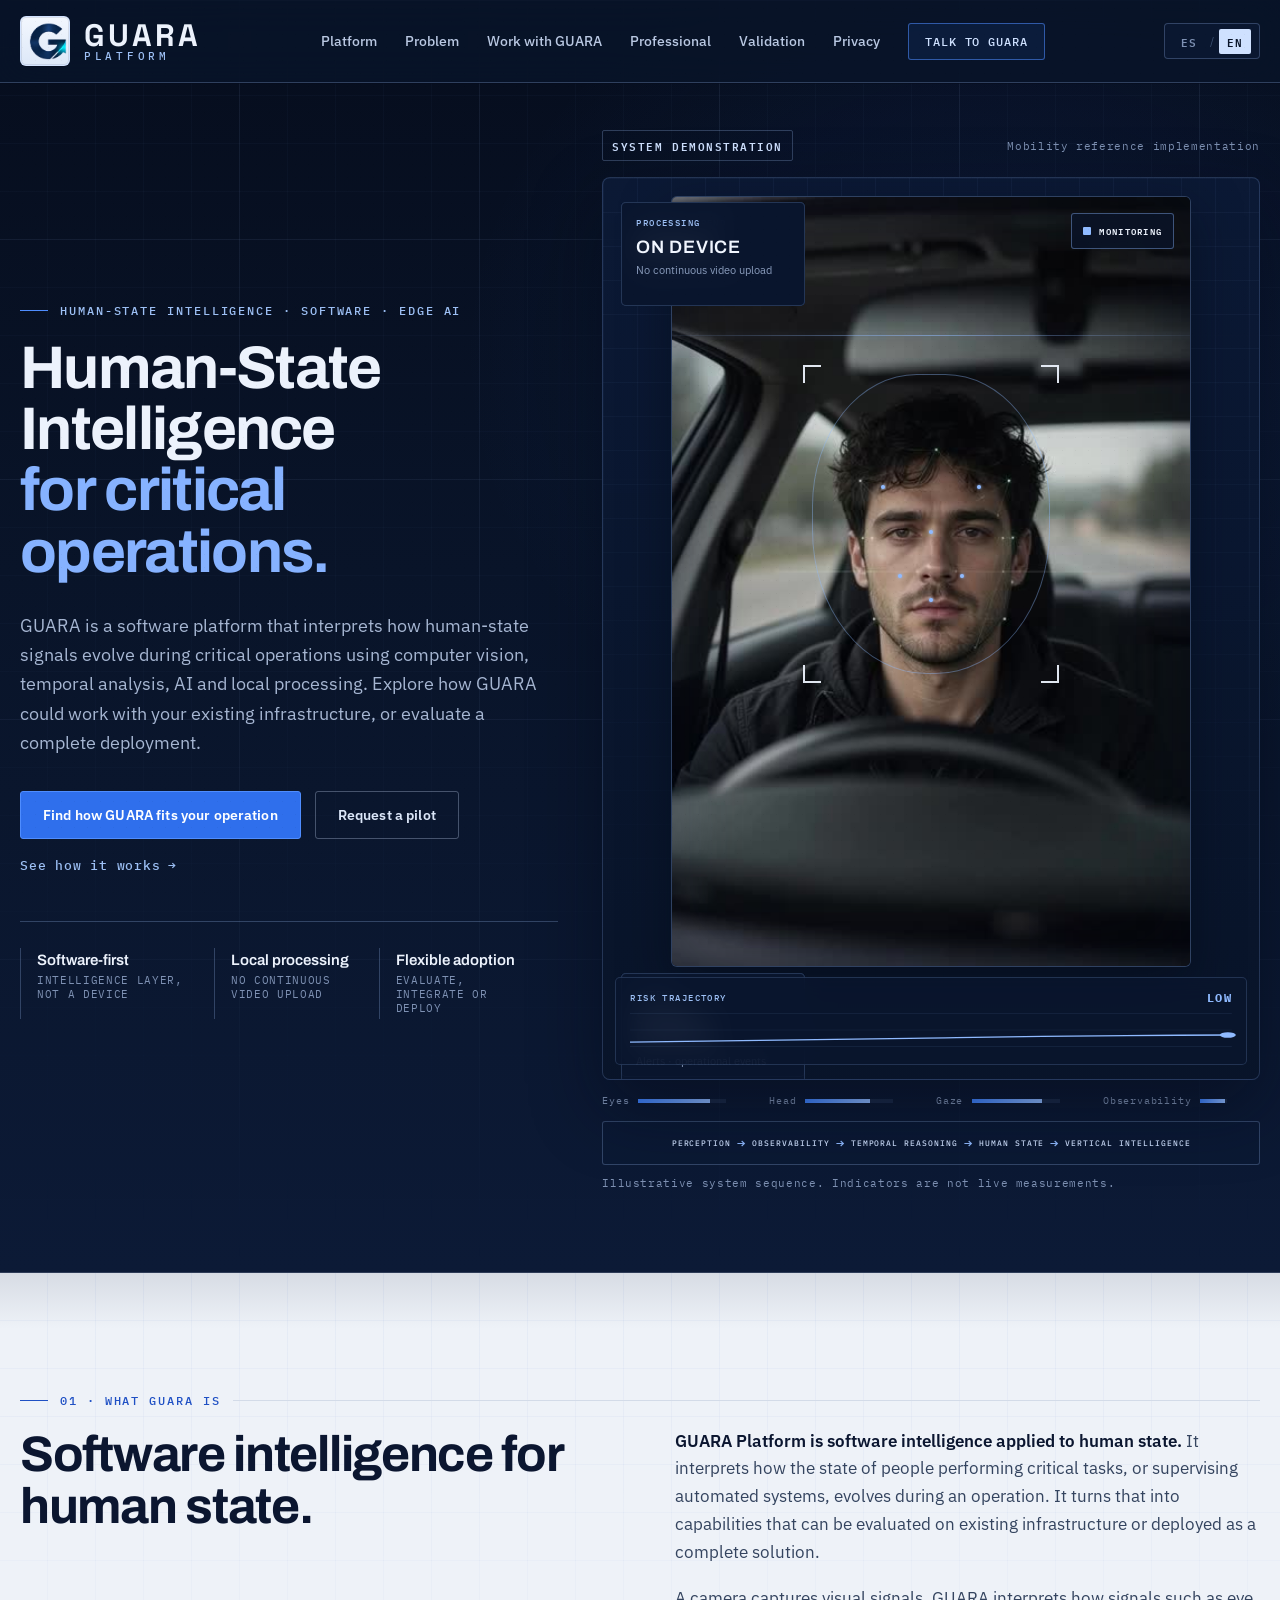
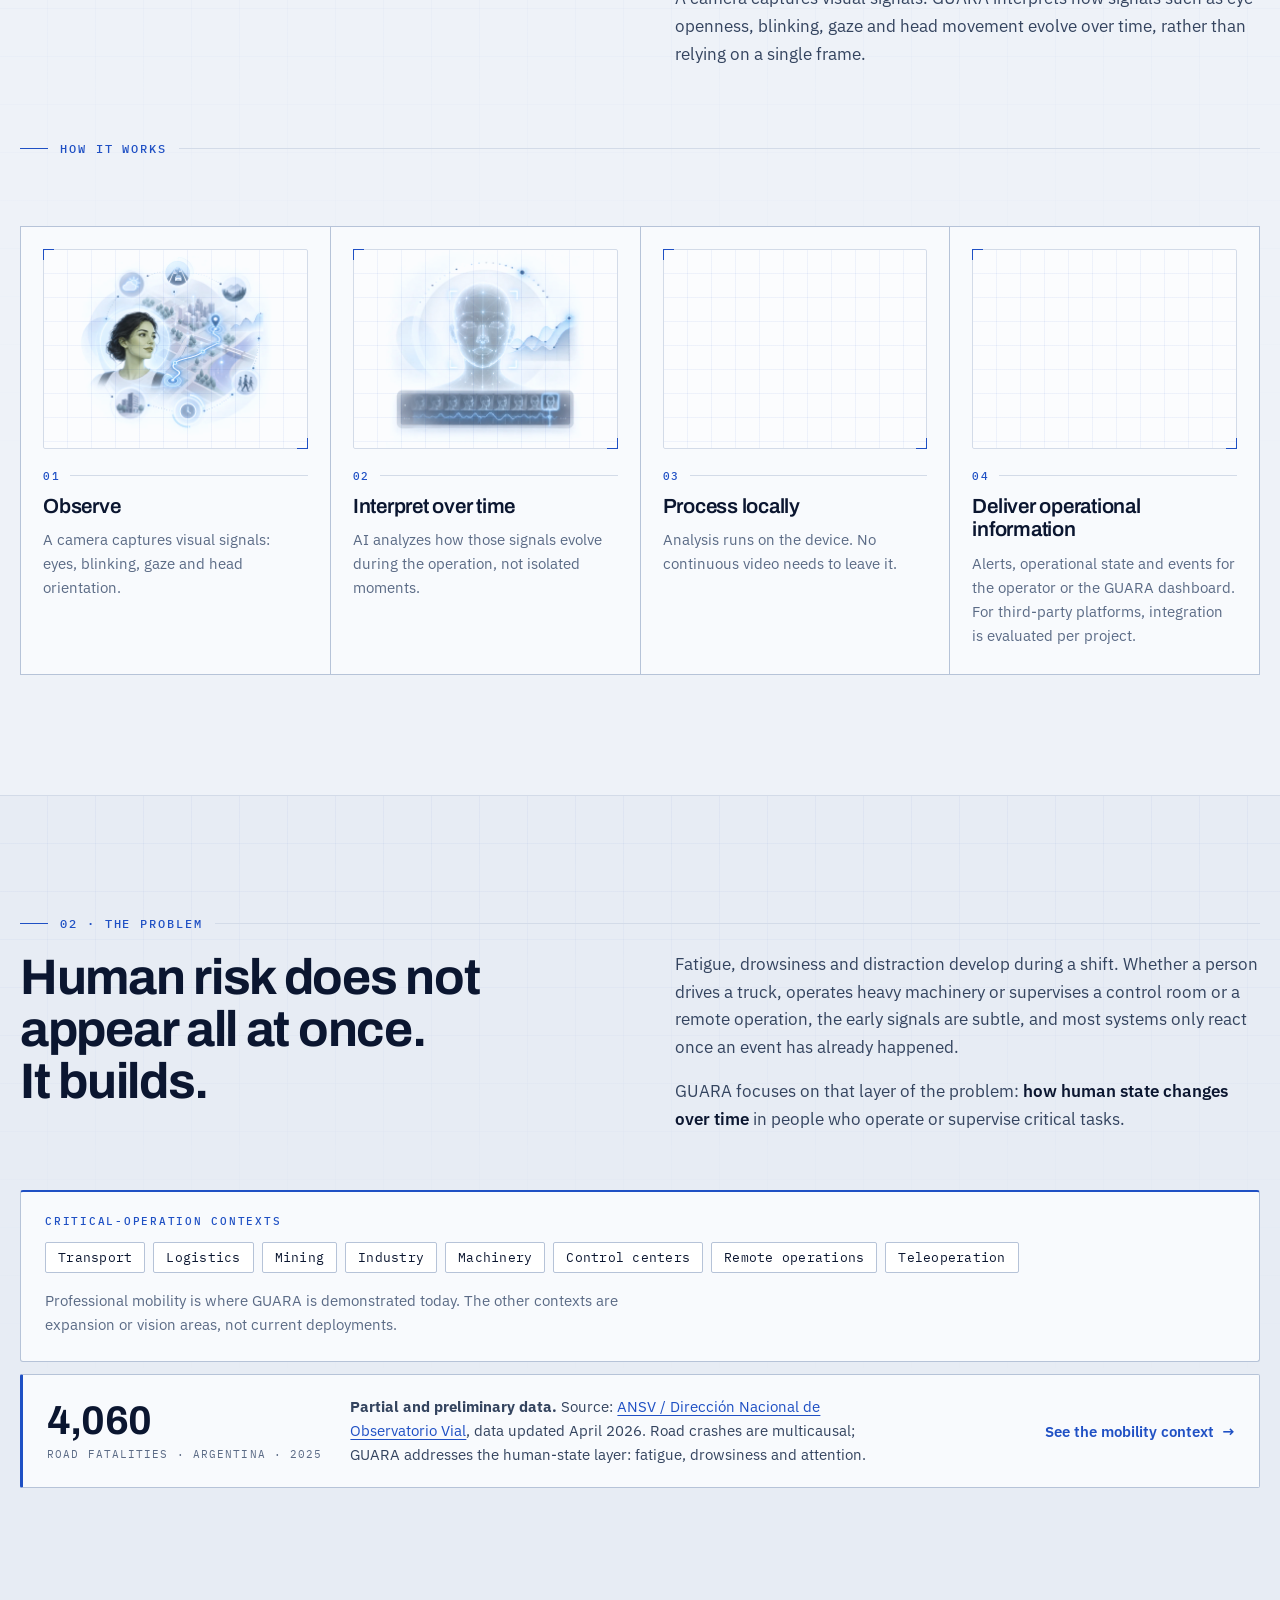
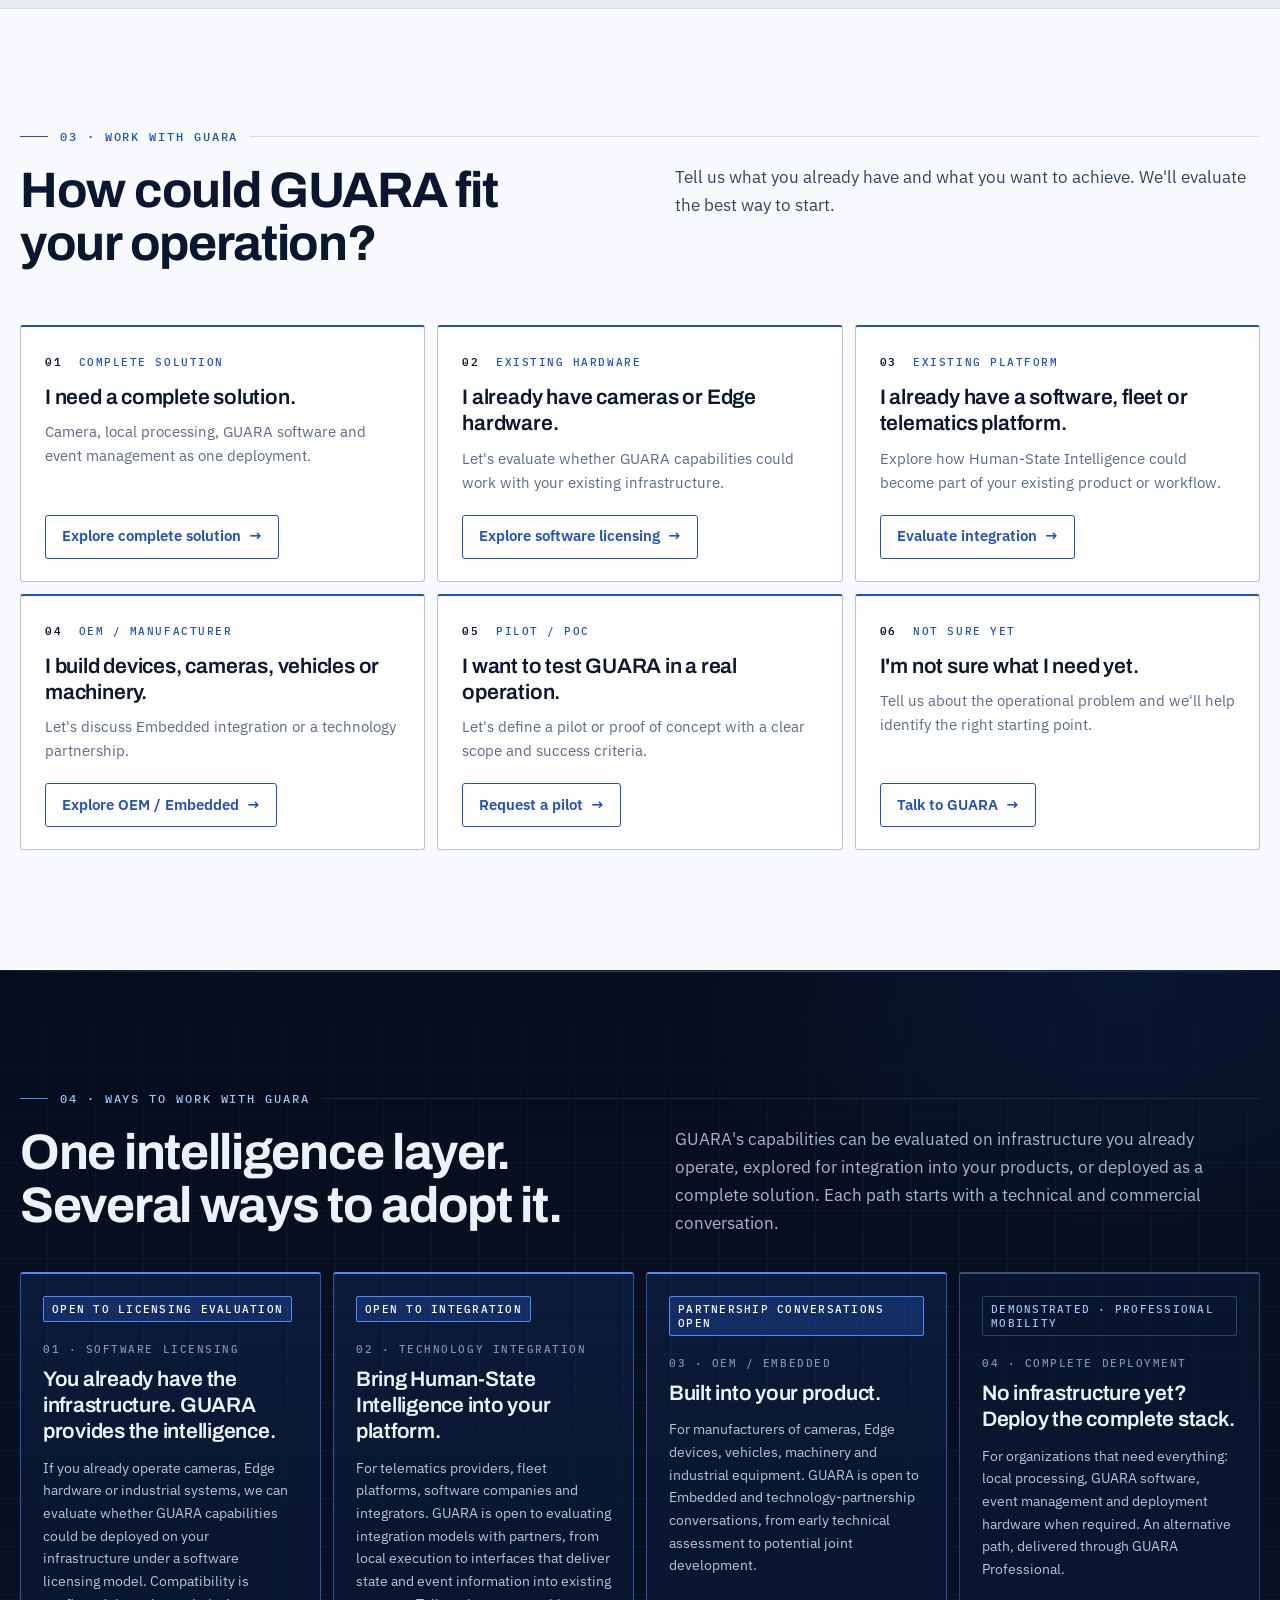
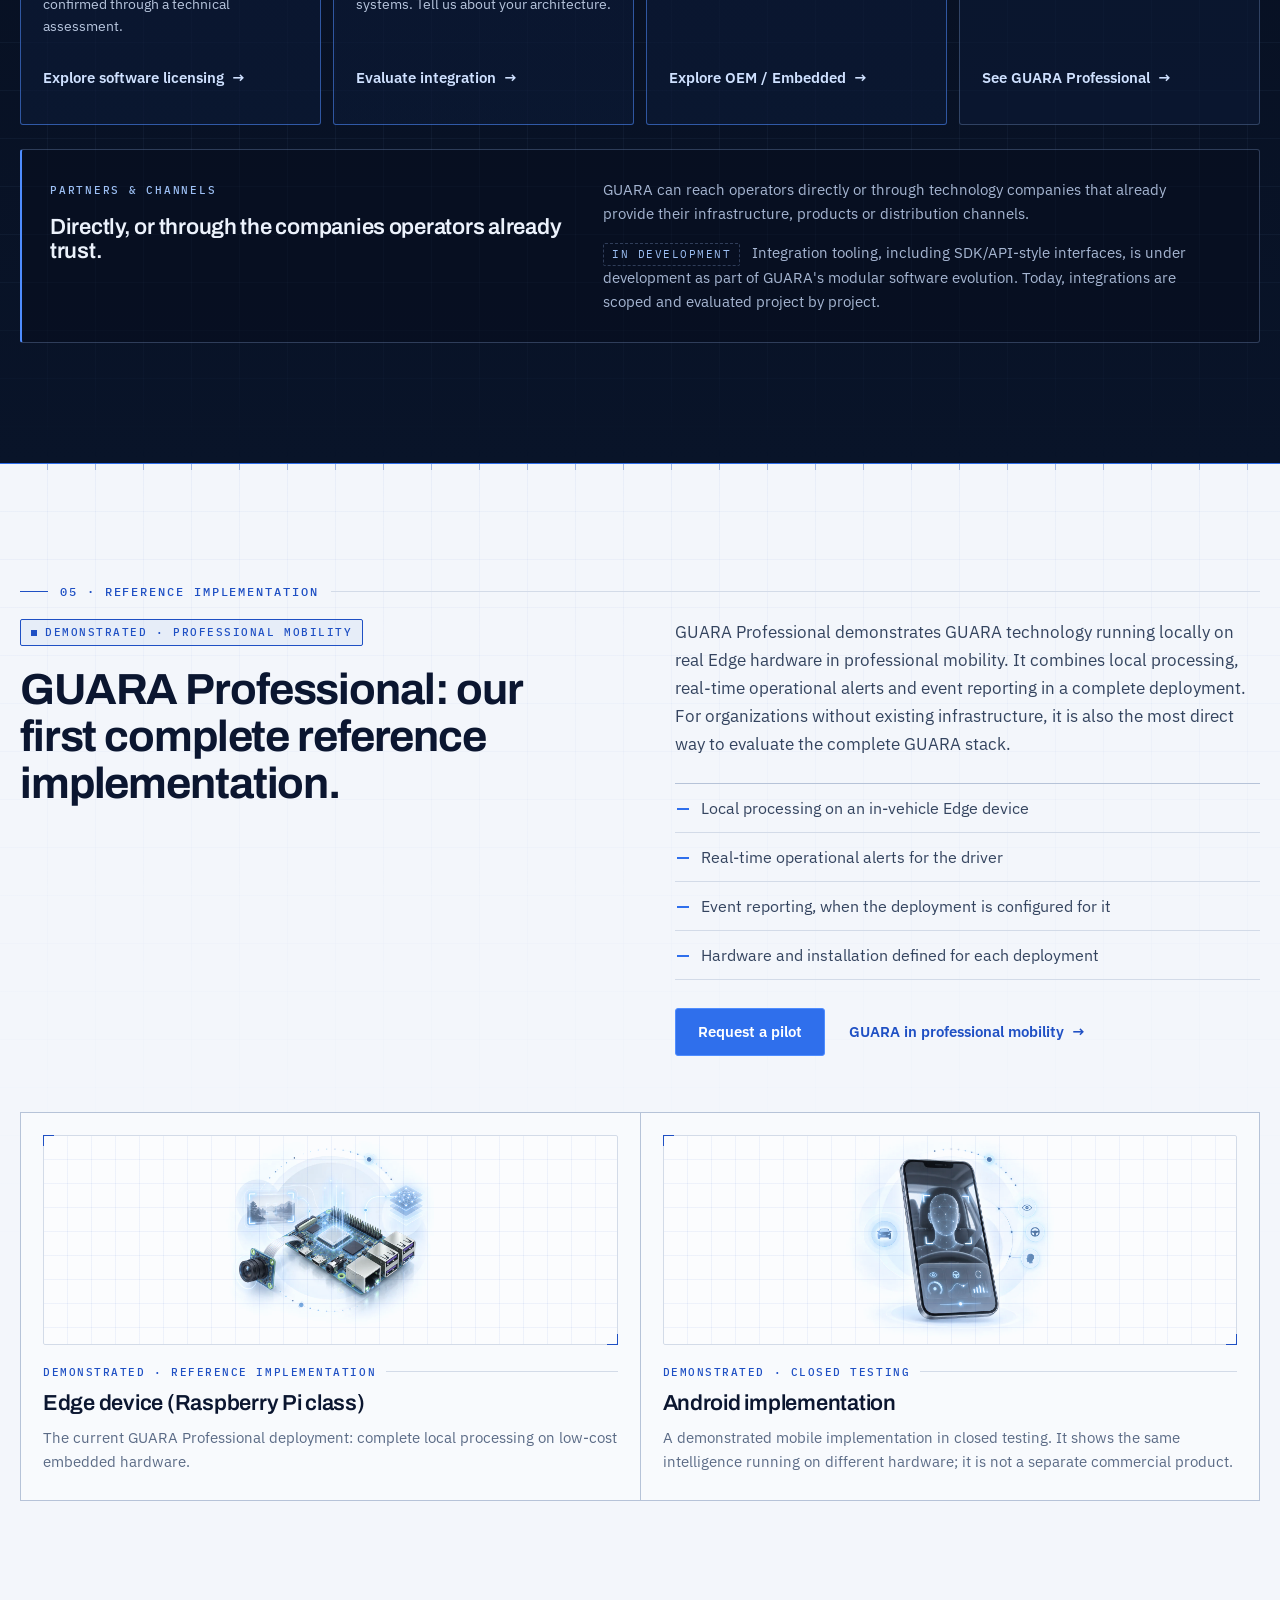
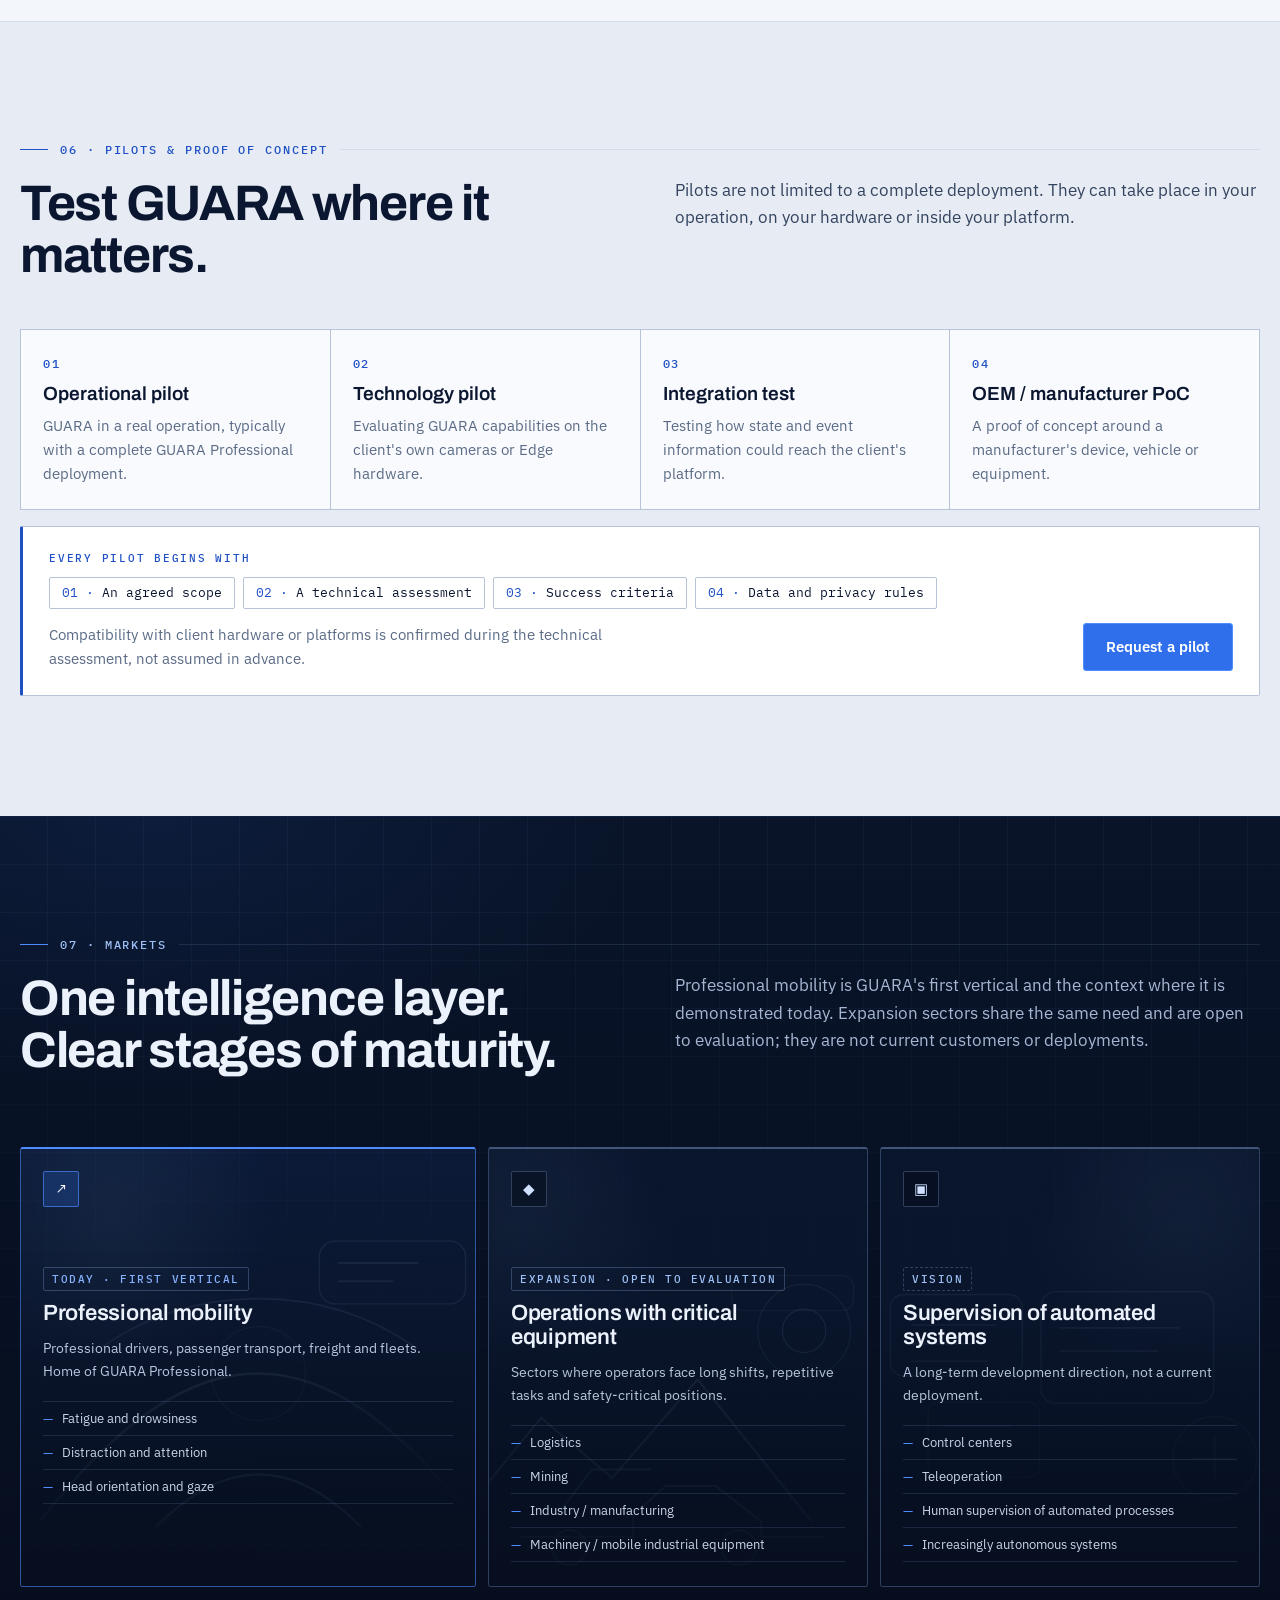
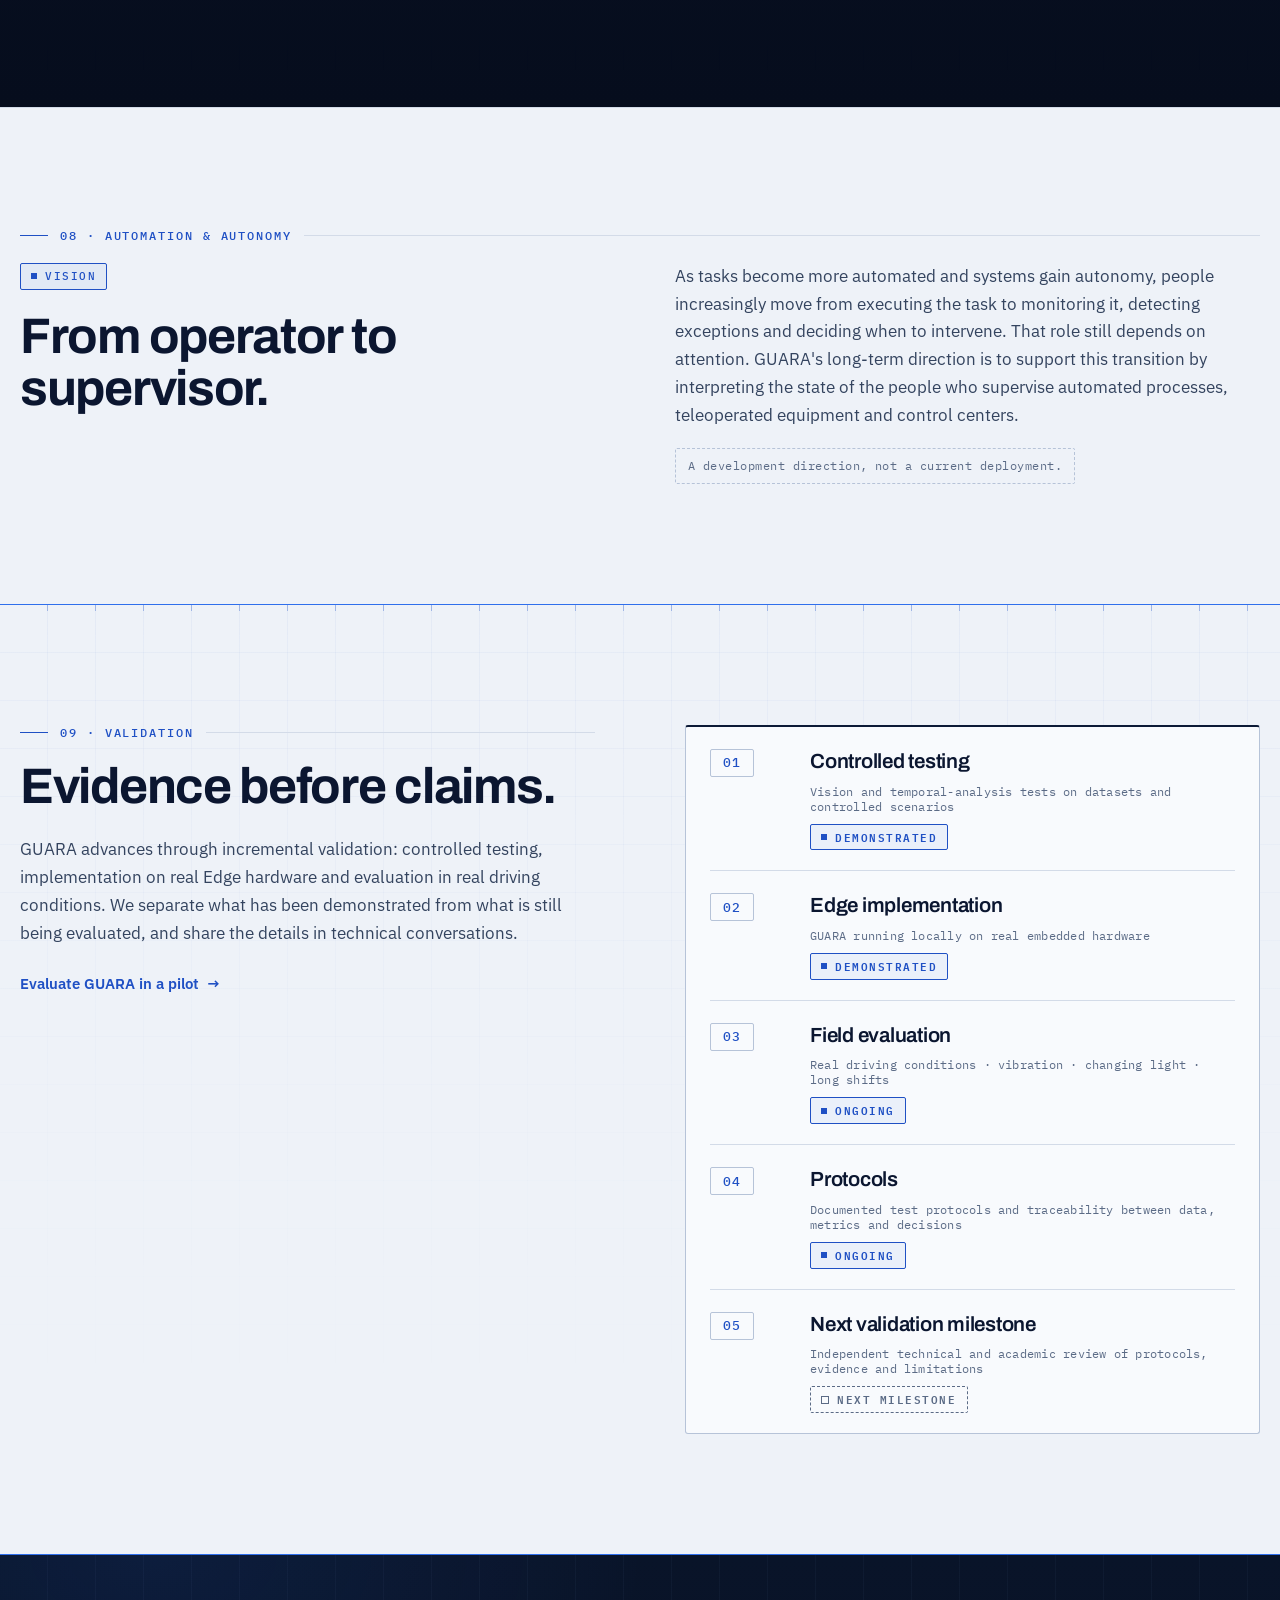
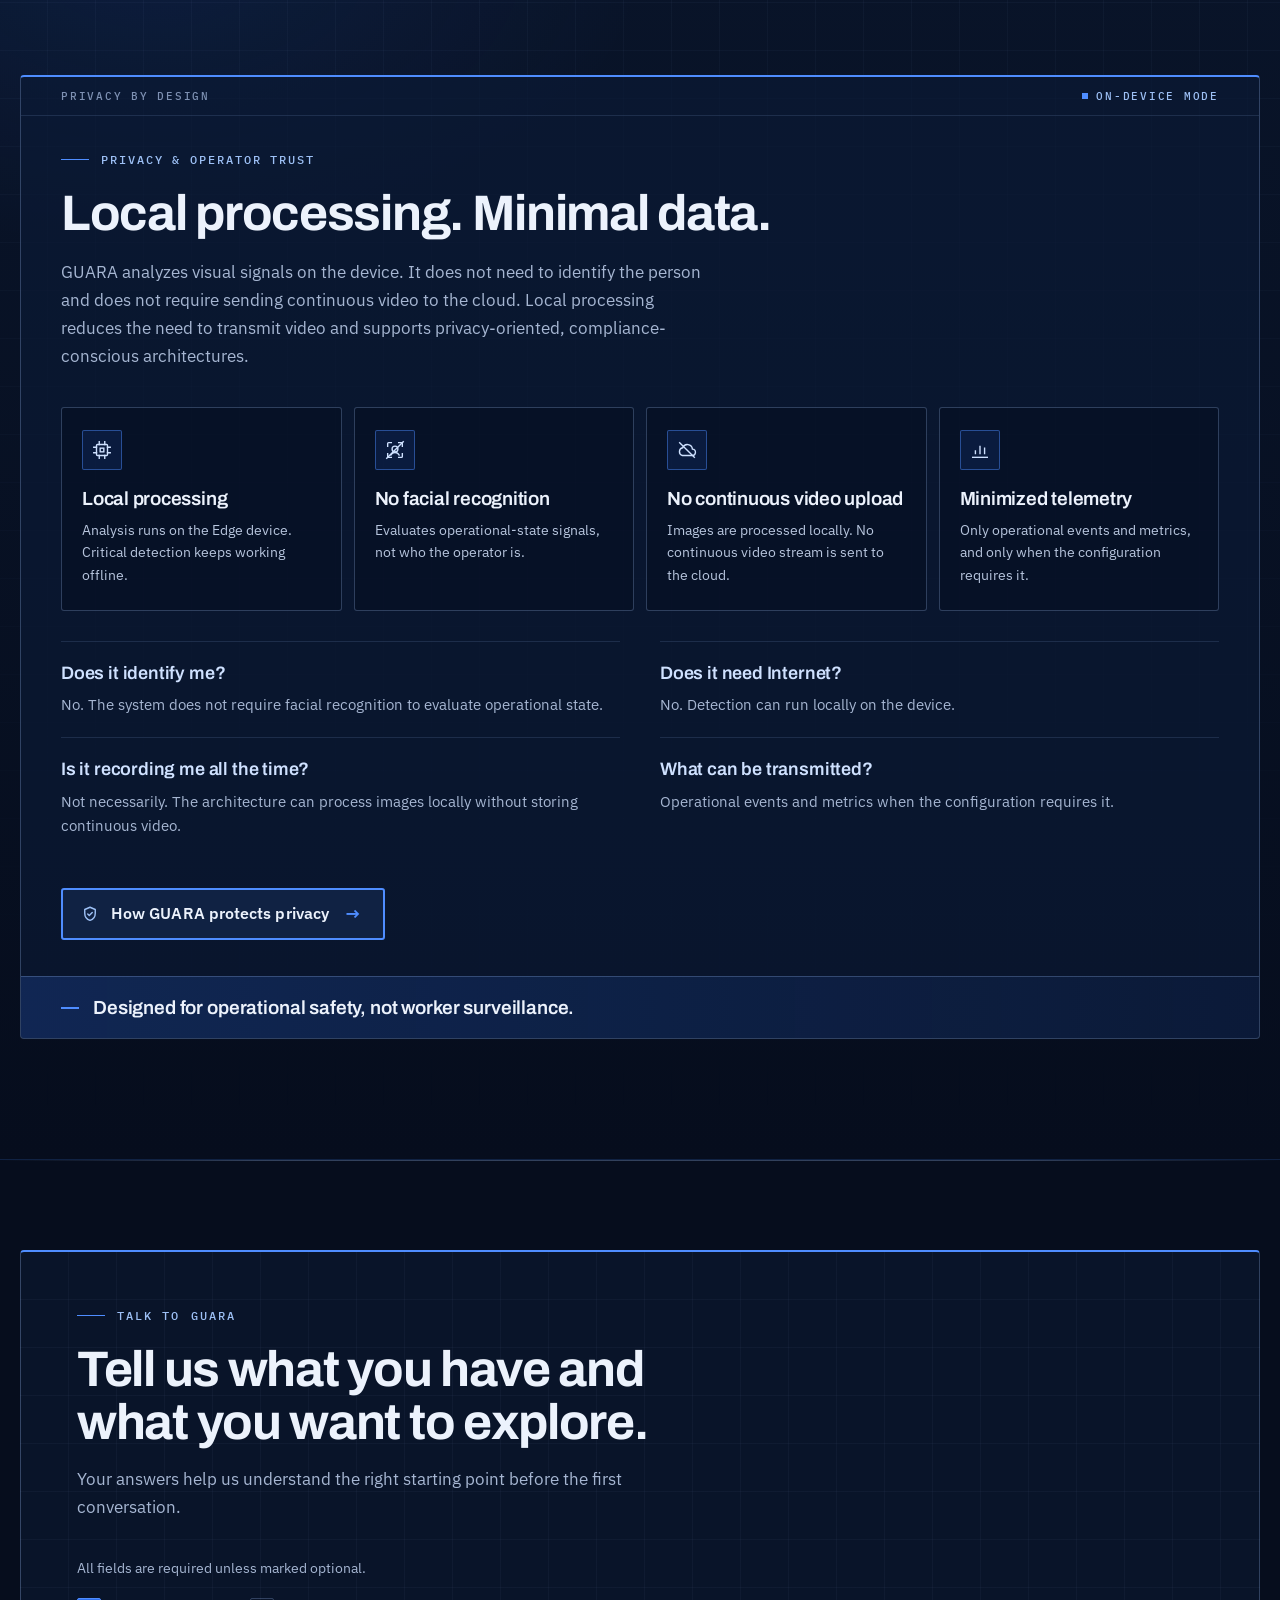
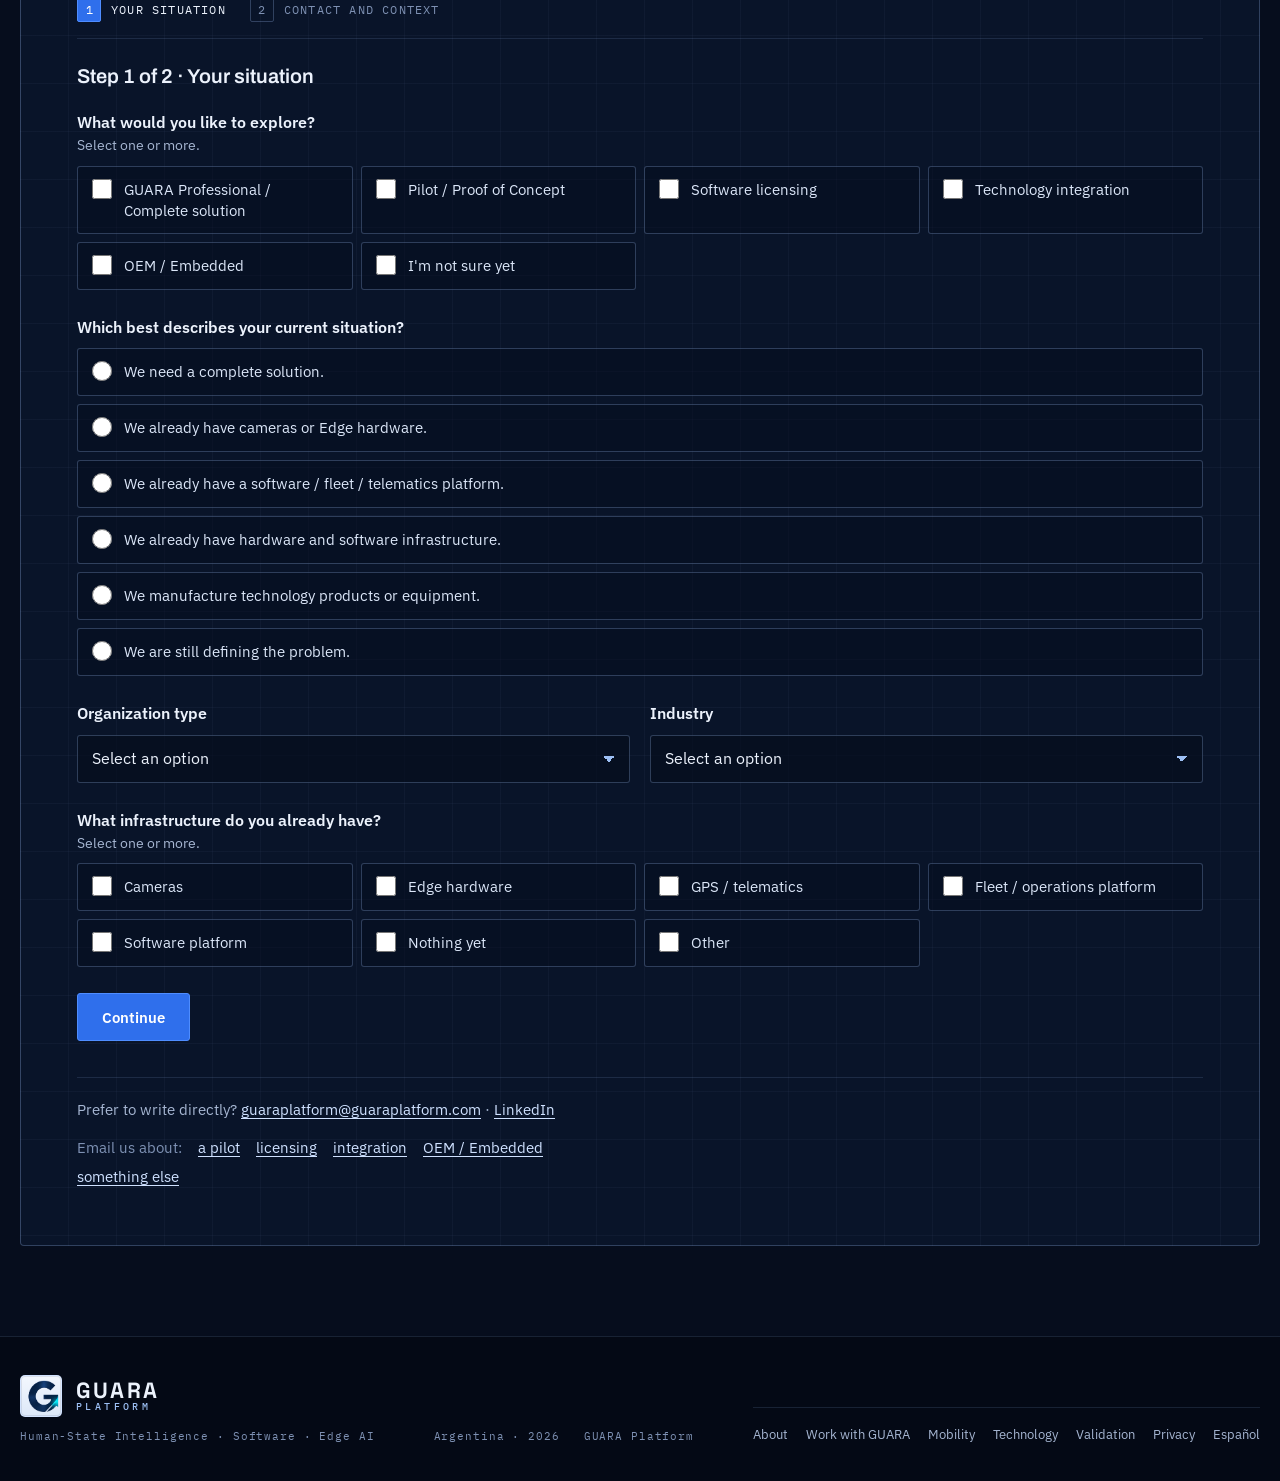
==== commit ea00d9d7: "feat: add Phase B lead capture MVP Co-Authored-By: Claude Opus 5.5 <noreply@anthropic.com>" ====
--- a/index.html
+++ b/index.html
@@ -8,7 +8,7 @@
 <link href="https://fonts.googleapis.com" rel="preconnect"/>
 <link crossorigin="" href="https://fonts.gstatic.com" rel="preconnect"/>
 <link href="https://fonts.googleapis.com/css2?family=Archivo:wght@500;600;700;800&amp;family=IBM+Plex+Mono:wght@400;500;600&amp;family=IBM+Plex+Sans:wght@400;500;600;700&amp;family=Inter:wght@400;500;600;700;800&amp;family=Space+Grotesk:wght@500;600;700&amp;display=swap" rel="stylesheet"/>
-<link href="/styles.v36.css" rel="stylesheet"/><meta content="GUARA Platform is Human-State Intelligence software for critical operations, built on computer vision, temporal analysis, AI and local processing. Explore licensing, integration, OEM / Embedded, pilots or a complete deployment." name="description"/><meta content="index, follow, max-image-preview:large, max-snippet:-1, max-video-preview:-1" name="robots"/><meta content="#091429" name="theme-color"/><link href="https://guaraplatform.com/" rel="canonical"/><link href="/assets/favicon-64.png" rel="icon" type="image/png"/><meta content="website" property="og:type"/><meta content="GUARA Platform" property="og:site_name"/><meta content="GUARA Platform | Human-State Intelligence Software for Critical Operations" property="og:title"/><meta content="Human-State Intelligence software for critical operations: computer vision, temporal analysis, AI and local processing. Explore licensing, integration, OEM / Embedded, pilots or a complete deployment." property="og:description"/><meta content="https://guaraplatform.com/" property="og:url"/><meta content="https://guaraplatform.com/assets/og-guara-platform.jpg" property="og:image"/><meta content="en_US" property="og:locale"/><meta content="summary_large_image" name="twitter:card"/><meta content="GUARA Platform | Human-State Intelligence Software for Critical Operations" name="twitter:title"/><meta content="Human-State Intelligence software for critical operations: computer vision, temporal analysis, AI and local processing. Explore licensing, integration, OEM / Embedded, pilots or a complete deployment." name="twitter:description"/><meta content="https://guaraplatform.com/assets/og-guara-platform.jpg" name="twitter:image"/><link href="https://guaraplatform.com/" hreflang="en" rel="alternate"/><link href="https://guaraplatform.com/es/" hreflang="es" rel="alternate"/><link href="https://guaraplatform.com/" hreflang="x-default" rel="alternate"/><meta content="GUARA Platform" name="author"/><meta content="GUARA Platform" name="application-name"/><meta content="es_AR" property="og:locale:alternate"/><link href="/site.webmanifest" rel="manifest"/><script type="application/ld+json">{"@context":"https://schema.org","@graph":[{"@type":"Organization","@id":"https://guaraplatform.com/#organization","name":"GUARA Platform","url":"https://guaraplatform.com/","logo":{"@type":"ImageObject","url":"https://guaraplatform.com/assets/guara-platform-logo-official.png"},"description":"Software platform for Human-State Intelligence in critical operations. GUARA interprets how human-state signals evolve over time using computer vision, temporal analysis, AI and local processing, and is open to software licensing, technology integration, OEM / Embedded partnerships, pilots and complete deployments.","sameAs":["https://linkedin.com/in/diegopedraza-seguridad"],"email":"guaraplatform@guaraplatform.com"},{"@type":"WebSite","@id":"https://guaraplatform.com/#website","url":"https://guaraplatform.com/","name":"GUARA Platform","publisher":{"@id":"https://guaraplatform.com/#organization"},"inLanguage":["en","es"]},{"@type":"WebPage","@id":"https://guaraplatform.com/#webpage","url":"https://guaraplatform.com/","name":"GUARA Platform | Human-State Intelligence Software for Critical Operations","isPartOf":{"@id":"https://guaraplatform.com/#website"},"about":{"@id":"https://guaraplatform.com/#organization"},"inLanguage":"en","dateModified":"2026-10-06"},{"@type":"VideoObject","@id":"https://guaraplatform.com/#demo-video","name":"GUARA Platform system demonstration","description":"Short illustrative system demonstration of GUARA Professional, the mobility reference implementation of GUARA Platform.","thumbnailUrl":["https://guaraplatform.com/assets/video_poster.jpg"],"contentUrl":"https://guaraplatform.com/assets/guara-driver-loop.mp4","uploadDate":"2026-09-18","duration":"PT6S","isFamilyFriendly":true,"publisher":{"@id":"https://guaraplatform.com/#organization"}}]}</script></head>
+<link href="/styles.v37.css" rel="stylesheet"/><noscript><style>.reveal,.staged-validation .validation-title,.staged-validation .validation-meta,#validacion .v36-milestones .v36-status{opacity:1!important;transform:none!important}</style></noscript><meta content="GUARA Platform is Human-State Intelligence software for critical operations, built on computer vision, temporal analysis, AI and local processing. Explore licensing, integration, OEM / Embedded, pilots or a complete deployment." name="description"/><meta content="index, follow, max-image-preview:large, max-snippet:-1, max-video-preview:-1" name="robots"/><meta content="#091429" name="theme-color"/><link href="https://guaraplatform.com/" rel="canonical"/><link href="/assets/favicon-64.png" rel="icon" type="image/png"/><meta content="website" property="og:type"/><meta content="GUARA Platform" property="og:site_name"/><meta content="GUARA Platform | Human-State Intelligence Software for Critical Operations" property="og:title"/><meta content="Human-State Intelligence software for critical operations: computer vision, temporal analysis, AI and local processing. Explore licensing, integration, OEM / Embedded, pilots or a complete deployment." property="og:description"/><meta content="https://guaraplatform.com/" property="og:url"/><meta content="https://guaraplatform.com/assets/og-guara-platform.jpg" property="og:image"/><meta content="en_US" property="og:locale"/><meta content="summary_large_image" name="twitter:card"/><meta content="GUARA Platform | Human-State Intelligence Software for Critical Operations" name="twitter:title"/><meta content="Human-State Intelligence software for critical operations: computer vision, temporal analysis, AI and local processing. Explore licensing, integration, OEM / Embedded, pilots or a complete deployment." name="twitter:description"/><meta content="https://guaraplatform.com/assets/og-guara-platform.jpg" name="twitter:image"/><link href="https://guaraplatform.com/" hreflang="en" rel="alternate"/><link href="https://guaraplatform.com/es/" hreflang="es" rel="alternate"/><link href="https://guaraplatform.com/" hreflang="x-default" rel="alternate"/><meta content="GUARA Platform" name="author"/><meta content="GUARA Platform" name="application-name"/><meta content="es_AR" property="og:locale:alternate"/><link href="/site.webmanifest" rel="manifest"/><script type="application/ld+json">{"@context":"https://schema.org","@graph":[{"@type":"Organization","@id":"https://guaraplatform.com/#organization","name":"GUARA Platform","url":"https://guaraplatform.com/","logo":{"@type":"ImageObject","url":"https://guaraplatform.com/assets/guara-platform-logo-official.png"},"description":"Software platform for Human-State Intelligence in critical operations. GUARA interprets how human-state signals evolve over time using computer vision, temporal analysis, AI and local processing, and is open to software licensing, technology integration, OEM / Embedded partnerships, pilots and complete deployments.","sameAs":["https://linkedin.com/in/diegopedraza-seguridad"],"email":"guaraplatform@guaraplatform.com"},{"@type":"WebSite","@id":"https://guaraplatform.com/#website","url":"https://guaraplatform.com/","name":"GUARA Platform","publisher":{"@id":"https://guaraplatform.com/#organization"},"inLanguage":["en","es"]},{"@type":"WebPage","@id":"https://guaraplatform.com/#webpage","url":"https://guaraplatform.com/","name":"GUARA Platform | Human-State Intelligence Software for Critical Operations","isPartOf":{"@id":"https://guaraplatform.com/#website"},"about":{"@id":"https://guaraplatform.com/#organization"},"inLanguage":"en","dateModified":"2026-10-06"},{"@type":"VideoObject","@id":"https://guaraplatform.com/#demo-video","name":"GUARA Platform system demonstration","description":"Short illustrative system demonstration of GUARA Professional, the mobility reference implementation of GUARA Platform.","thumbnailUrl":["https://guaraplatform.com/assets/video_poster.jpg"],"contentUrl":"https://guaraplatform.com/assets/guara-driver-loop.mp4","uploadDate":"2026-09-18","duration":"PT6S","isFamilyFriendly":true,"publisher":{"@id":"https://guaraplatform.com/#organization"}}]}</script></head>
 <body><noscript>GUARA Platform works best with JavaScript enabled. Core information remains available on this page.</noscript>
 <div class="noise"></div>
 <header class="nav-wrap">
@@ -31,7 +31,7 @@
 <a href="#professional">Professional</a>
 <a href="#validacion">Validation</a>
 <a href="#privacy">Privacy</a>
-<a class="nav-cta" href="#contacto"><bdi>Talk to <bdi translate="no">GUARA</bdi></bdi></a>
+<a class="nav-cta" href="#contacto" data-intent="general"><bdi>Talk to <bdi translate="no">GUARA</bdi></bdi></a>
 </div>
 <div class="nav-actions">
 <div aria-label="Language / Idioma" class="lang-switch" id="langSwitch" role="group"><button aria-pressed="false" class="lang-btn" data-lang="es" title="Español" type="button">ES</button><span aria-hidden="true" class="lang-divider">/</span><button aria-pressed="true" class="lang-btn active" data-lang="en" title="English" type="button">EN</button></div>
@@ -53,7 +53,7 @@
           </p>
 <div class="hero-actions">
 <a class="btn btn-primary" href="#adopcion"><bdi>Find how <bdi translate="no">GUARA</bdi> fits your operation</bdi></a>
-<a class="btn btn-secondary" href="#contacto">Request a pilot</a>
+<a class="btn btn-secondary" href="#contacto" data-intent="pilot">Request a pilot</a>
 </div>
 <a class="hero-textlink" href="#plataforma">See how it works <span aria-hidden="true">→</span></a>
 <div class="hero-proof">
@@ -246,37 +246,37 @@
 <span class="v36-path-tag"><b>01</b> COMPLETE SOLUTION</span>
 <h3>I need a complete solution.</h3>
 <p>Camera, local processing, <bdi translate="no">GUARA</bdi> software and event management as one deployment.</p>
-<a class="v36-path-cta" href="#professional">Explore complete solution <span aria-hidden="true">→</span></a>
+<a class="v36-path-cta" href="#professional" data-intent="professional">Explore complete solution <span aria-hidden="true">→</span></a>
 </li>
 <li class="v36-path reveal">
 <span class="v36-path-tag"><b>02</b> EXISTING HARDWARE</span>
 <h3>I already have cameras or Edge hardware.</h3>
 <p>Let's evaluate whether <bdi translate="no">GUARA</bdi> capabilities could work with your existing infrastructure.</p>
-<a class="v36-path-cta" href="#licenciamiento">Explore software licensing <span aria-hidden="true">→</span></a>
+<a class="v36-path-cta" href="#licenciamiento" data-intent="licensing">Explore software licensing <span aria-hidden="true">→</span></a>
 </li>
 <li class="v36-path reveal">
 <span class="v36-path-tag"><b>03</b> EXISTING PLATFORM</span>
 <h3>I already have a software, fleet or telematics platform.</h3>
 <p>Explore how Human-State Intelligence could become part of your existing product or workflow.</p>
-<a class="v36-path-cta" href="#integracion-tecnologica">Evaluate integration <span aria-hidden="true">→</span></a>
+<a class="v36-path-cta" href="#integracion-tecnologica" data-intent="integration">Evaluate integration <span aria-hidden="true">→</span></a>
 </li>
 <li class="v36-path reveal">
 <span class="v36-path-tag"><b>04</b> OEM / MANUFACTURER</span>
 <h3>I build devices, cameras, vehicles or machinery.</h3>
 <p>Let's discuss Embedded integration or a technology partnership.</p>
-<a class="v36-path-cta" href="#oem">Explore OEM / Embedded <span aria-hidden="true">→</span></a>
+<a class="v36-path-cta" href="#oem" data-intent="oem">Explore OEM / Embedded <span aria-hidden="true">→</span></a>
 </li>
 <li class="v36-path reveal">
 <span class="v36-path-tag"><b>05</b> PILOT / POC</span>
 <h3>I want to test <bdi translate="no">GUARA</bdi> in a real operation.</h3>
 <p>Let's define a pilot or proof of concept with a clear scope and success criteria.</p>
-<a class="v36-path-cta" href="#pilotos">Request a pilot <span aria-hidden="true">→</span></a>
+<a class="v36-path-cta" href="#pilotos" data-intent="pilot">Request a pilot <span aria-hidden="true">→</span></a>
 </li>
 <li class="v36-path reveal">
 <span class="v36-path-tag"><b>06</b> NOT SURE YET</span>
 <h3>I'm not sure what I need yet.</h3>
 <p>Tell us about the operational problem and we'll help identify the right starting point.</p>
-<a class="v36-path-cta" href="#contacto"><bdi>Talk to <bdi translate="no">GUARA</bdi></bdi> <span aria-hidden="true">→</span></a>
+<a class="v36-path-cta" href="#contacto" data-intent="general"><bdi>Talk to <bdi translate="no">GUARA</bdi></bdi> <span aria-hidden="true">→</span></a>
 </li>
 </ul>
 </div>
@@ -300,28 +300,28 @@
 <span class="v36-model-kicker">01 · SOFTWARE LICENSING</span>
 <h3>You already have the infrastructure. <bdi translate="no">GUARA</bdi> provides the intelligence.</h3>
 <p>If you already operate cameras, Edge hardware or industrial systems, we can evaluate whether <bdi translate="no">GUARA</bdi> capabilities could be deployed on your infrastructure under a software licensing model. Compatibility is confirmed through a technical assessment.</p>
-<a class="v36-card-link" href="#contacto">Explore software licensing <span aria-hidden="true">→</span></a>
+<a class="v36-card-link" href="#contacto" data-intent="licensing">Explore software licensing <span aria-hidden="true">→</span></a>
 </article>
 <article class="integration-card reveal" id="integracion-tecnologica">
 <span class="integration-tag active-roadmap">OPEN TO INTEGRATION</span>
 <span class="v36-model-kicker">02 · TECHNOLOGY INTEGRATION</span>
 <h3>Bring Human-State Intelligence into your platform.</h3>
 <p>For telematics providers, fleet platforms, software companies and integrators. <bdi translate="no">GUARA</bdi> is open to evaluating integration models with partners, from local execution to interfaces that deliver state and event information into existing systems. Tell us about your architecture.</p>
-<a class="v36-card-link" href="#contacto">Evaluate integration <span aria-hidden="true">→</span></a>
+<a class="v36-card-link" href="#contacto" data-intent="integration">Evaluate integration <span aria-hidden="true">→</span></a>
 </article>
 <article class="integration-card reveal" id="oem">
 <span class="integration-tag active-roadmap">PARTNERSHIP CONVERSATIONS OPEN</span>
 <span class="v36-model-kicker">03 · OEM / EMBEDDED</span>
 <h3>Built into your product.</h3>
 <p>For manufacturers of cameras, Edge devices, vehicles, machinery and industrial equipment. <bdi translate="no">GUARA</bdi> is open to Embedded and technology-partnership conversations, from early technical assessment to potential joint development.</p>
-<a class="v36-card-link" href="#contacto">Explore OEM / Embedded <span aria-hidden="true">→</span></a>
+<a class="v36-card-link" href="#contacto" data-intent="oem">Explore OEM / Embedded <span aria-hidden="true">→</span></a>
 </article>
 <article class="integration-card reveal">
 <span class="integration-tag">DEMONSTRATED · PROFESSIONAL MOBILITY</span>
 <span class="v36-model-kicker">04 · COMPLETE DEPLOYMENT</span>
 <h3>No infrastructure yet? Deploy the complete stack.</h3>
 <p>For organizations that need everything: local processing, <bdi translate="no">GUARA</bdi> software, event management and deployment hardware when required. An alternative path, delivered through <bdi translate="no">GUARA Professional</bdi>.</p>
-<a class="v36-card-link" href="#professional"><bdi>See <bdi translate="no">GUARA Professional</bdi></bdi> <span aria-hidden="true">→</span></a>
+<a class="v36-card-link" href="#professional" data-intent="professional"><bdi>See <bdi translate="no">GUARA Professional</bdi></bdi> <span aria-hidden="true">→</span></a>
 </article>
 </div>
 <div class="integration-note reveal">
@@ -353,7 +353,7 @@
 <li>Hardware and installation defined for each deployment</li>
 </ul>
 <div class="v36-actions">
-<a class="btn btn-primary" href="#pilotos">Request a pilot</a>
+<a class="btn btn-primary" href="#pilotos" data-intent="pilot">Request a pilot</a>
 <a class="v36-link" href="/mobility/"><bdi><bdi translate="no">GUARA</bdi> in professional mobility</bdi> <span aria-hidden="true">→</span></a>
 </div>
 </div>
@@ -400,7 +400,7 @@
 </ol>
 <p>Compatibility with client hardware or platforms is confirmed during the technical assessment, not assumed in advance.</p>
 </div>
-<a class="btn btn-primary" href="#contacto">Request a pilot</a>
+<a class="btn btn-primary" href="#contacto" data-intent="pilot">Request a pilot</a>
 </div>
 </div>
 </section>
@@ -479,7 +479,7 @@
 <p class="section-text">
             <bdi translate="no">GUARA</bdi> advances through incremental validation: controlled testing, implementation on real Edge hardware and evaluation in real driving conditions. We separate what has been demonstrated from what is still being evaluated, and share the details in technical conversations.
           </p>
-<a class="v36-link" href="#pilotos"><bdi>Evaluate <bdi translate="no">GUARA</bdi> in a pilot</bdi> <span aria-hidden="true">→</span></a>
+<a class="v36-link" href="#pilotos" data-intent="pilot"><bdi>Evaluate <bdi translate="no">GUARA</bdi> in a pilot</bdi> <span aria-hidden="true">→</span></a>
 </div>
 <ol class="validation-list staged-validation v36-milestones reveal reveal-delay" id="stagedValidation">
 <li class="validation-row" style="--row-delay: 0s;">
@@ -569,21 +569,11 @@
 </section>
 <section class="section cta-section" id="contacto">
 <div class="container">
-<div class="cta-card reveal">
-<div>
-<span class="section-kicker light"><bdi>TALK TO <bdi translate="no">GUARA</bdi></bdi></span>
-<h2>Tell us what you have. Let's evaluate how <bdi translate="no">GUARA</bdi> could fit.</h2>
-<p><bdi translate="no">GUARA</bdi> is open to conversations about complete deployments, pilots and proofs of concept, software licensing, technology integration, OEM / Embedded partnerships and other critical-operation challenges.</p>
-<p>Requesting a pilot? Choose "Discuss a pilot" and tell us about your operation, the equipment or platform you use today and what you want to evaluate.</p>
-<p class="v36-contact-direct">Email: <a href="mailto:guaraplatform@guaraplatform.com">guaraplatform@guaraplatform.com</a> · <a href="https://linkedin.com/in/diegopedraza-seguridad" rel="noopener noreferrer" target="_blank">LinkedIn</a></p>
-</div>
-<div class="cta-actions v36-contact-actions">
-<a class="btn btn-primary light-btn" href="mailto:guaraplatform@guaraplatform.com?subject=GUARA%20%E2%80%94%20Pilot%20%2F%20PoC">Discuss a pilot</a>
-<a class="btn btn-secondary dark-btn" href="mailto:guaraplatform@guaraplatform.com?subject=GUARA%20%E2%80%94%20Software%20licensing">Discuss software licensing</a>
-<a class="btn btn-secondary dark-btn" href="mailto:guaraplatform@guaraplatform.com?subject=GUARA%20%E2%80%94%20Technology%20integration">Discuss integration</a>
-<a class="btn btn-secondary dark-btn" href="mailto:guaraplatform@guaraplatform.com?subject=GUARA%20%E2%80%94%20OEM%20%2F%20Embedded">Discuss OEM / Embedded</a>
-<a class="btn btn-secondary dark-btn" href="mailto:guaraplatform@guaraplatform.com?subject=GUARA%20%E2%80%94%20General%20conversation">General conversation</a>
-</div>
+<div class="cta-card v37-lead reveal">
+<div class="v37-lead-intro"><span class="section-kicker light">TALK TO <bdi translate="no">GUARA</bdi></span><h2 id="leadTitle" tabindex="-1">Tell us what you have and what you want to explore.</h2><p>Your answers help us understand the right starting point before the first conversation.</p></div>
+<form class="v37-form" id="leadForm" action="/api/lead" method="post" accept-charset="utf-8" aria-labelledby="leadTitle" data-msg-summary="Please review the highlighted fields." data-msg-network="We couldn&#x27;t send your request. Please try again, or write to guaraplatform@guaraplatform.com." data-msg-busy="We couldn&#x27;t process your request right now. Please try again in a few minutes, or write to guaraplatform@guaraplatform.com." data-msg-sending="Sending…" data-msg-submit="Send request"><input type="hidden" name="language" value="en"/><input type="hidden" name="page_source" value="/"/><input type="hidden" name="intent_source" value="none"/><input type="hidden" name="utm_source" value=""/><input type="hidden" name="utm_medium" value=""/><input type="hidden" name="utm_campaign" value=""/><input type="hidden" name="utm_content" value=""/><div class="v37-hp" aria-hidden="true"><label for="leadWebsite">Leave this field empty</label><input id="leadWebsite" name="website" type="text" tabindex="-1" autocomplete="off"/></div><p class="v37-required-note">All fields are required unless marked optional.</p><ol class="v37-progress" aria-label="Form progress" hidden><li class="is-current" aria-current="step"><span>1</span>Your situation</li><li><span>2</span>Contact and context</li></ol><div class="v37-errors" id="leadErrors" role="alert" tabindex="-1" hidden></div><div class="v37-step" id="leadStep1" data-step="1"><h3 class="v37-step-title" id="leadStep1Title" tabindex="-1">Step 1 of 2 · Your situation</h3><fieldset class="v37-field" id="f-interests" data-field="interests" data-msg-required="Select at least one option." data-msg-invalid="Check this field." aria-describedby="err-interests"><legend>What would you like to explore? <span class="v37-hint">Select one or more.</span></legend><div class="v37-options v37-options-checkbox"><label class="v37-option"><input type="checkbox" name="interests" value="professional"/><span><bdi translate="no">GUARA Professional</bdi> / Complete solution</span></label><label class="v37-option"><input type="checkbox" name="interests" value="pilot"/><span>Pilot / Proof of Concept</span></label><label class="v37-option"><input type="checkbox" name="interests" value="licensing"/><span>Software licensing</span></label><label class="v37-option"><input type="checkbox" name="interests" value="integration"/><span>Technology integration</span></label><label class="v37-option"><input type="checkbox" name="interests" value="oem"/><span>OEM / Embedded</span></label><label class="v37-option"><input type="checkbox" name="interests" value="unsure"/><span>I'm not sure yet</span></label></div><p class="v37-error-msg" id="err-interests" hidden></p></fieldset><fieldset class="v37-field v37-field-list" id="f-current_situation" data-field="current_situation" data-msg-required="Select the option that best describes your situation." data-msg-invalid="Check this field." aria-describedby="err-current_situation"><legend>Which best describes your current situation?</legend><div class="v37-options v37-options-radio"><label class="v37-option"><input type="radio" name="current_situation" value="complete_solution"/><span>We need a complete solution.</span></label><label class="v37-option"><input type="radio" name="current_situation" value="has_hardware"/><span>We already have cameras or Edge hardware.</span></label><label class="v37-option"><input type="radio" name="current_situation" value="has_platform"/><span>We already have a software / fleet / telematics platform.</span></label><label class="v37-option"><input type="radio" name="current_situation" value="has_hardware_and_software"/><span>We already have hardware and software infrastructure.</span></label><label class="v37-option"><input type="radio" name="current_situation" value="manufacturer"/><span>We manufacture technology products or equipment.</span></label><label class="v37-option"><input type="radio" name="current_situation" value="defining_problem"/><span>We are still defining the problem.</span></label></div><p class="v37-error-msg" id="err-current_situation" hidden></p></fieldset><div class="v37-row"><div class="v37-field" id="f-organization_type" data-field="organization_type" data-msg-required="Select your organization type." data-msg-invalid="Check this field."><label for="leadOrg">Organization type</label><select id="leadOrg" name="organization_type" required aria-describedby="err-organization_type"><option value="">Select an option</option><option value="end_user">End user / operator</option><option value="fleet_transport">Fleet / transport company</option><option value="industrial_mining">Industrial / mining company</option><option value="integrator">Technology integrator</option><option value="telematics">Telematics provider</option><option value="software_company">Software company</option><option value="hardware_manufacturer">Hardware manufacturer</option><option value="oem_equipment">OEM / equipment manufacturer</option><option value="research">Research / university</option><option value="investor">Investor / accelerator</option><option value="other">Other</option></select><p class="v37-error-msg" id="err-organization_type" hidden></p></div><div class="v37-field" id="f-industry" data-field="industry" data-msg-required="Select your industry." data-msg-invalid="Check this field."><label for="leadIndustry">Industry</label><select id="leadIndustry" name="industry" required aria-describedby="err-industry"><option value="">Select an option</option><option value="passenger_transport">Passenger transport</option><option value="freight_logistics">Freight &amp; logistics</option><option value="mining">Mining</option><option value="industry_manufacturing">Industry / manufacturing</option><option value="construction_machinery">Construction / machinery</option><option value="control_centers">Control centers / remote operations</option><option value="technology_software">Technology / software</option><option value="other">Other</option></select><p class="v37-error-msg" id="err-industry" hidden></p></div></div><fieldset class="v37-field" id="f-infrastructure" data-field="infrastructure" data-msg-required="Select at least one option." data-msg-invalid="Check this field." aria-describedby="err-infrastructure"><legend>What infrastructure do you already have? <span class="v37-hint">Select one or more.</span></legend><div class="v37-options v37-options-checkbox"><label class="v37-option"><input type="checkbox" name="infrastructure" value="cameras"/><span>Cameras</span></label><label class="v37-option"><input type="checkbox" name="infrastructure" value="edge_hardware"/><span>Edge hardware</span></label><label class="v37-option"><input type="checkbox" name="infrastructure" value="gps_telematics"/><span>GPS / telematics</span></label><label class="v37-option"><input type="checkbox" name="infrastructure" value="fleet_platform"/><span>Fleet / operations platform</span></label><label class="v37-option"><input type="checkbox" name="infrastructure" value="software_platform"/><span>Software platform</span></label><label class="v37-option"><input type="checkbox" name="infrastructure" value="nothing"/><span>Nothing yet</span></label><label class="v37-option"><input type="checkbox" name="infrastructure" value="other"/><span>Other</span></label></div><p class="v37-error-msg" id="err-infrastructure" hidden></p></fieldset><div class="v37-field v37-conditional" id="f-infrastructure_detail" data-field="infrastructure_detail" data-msg-invalid="Check this field." data-msg-too_long="Use up to 300 characters."><label for="leadInfraDetail">Which hardware, software or platform do you currently use? <span class="v37-optional">(optional)</span></label><input id="leadInfraDetail" name="infrastructure_detail" type="text" maxlength="300" autocomplete="off" aria-describedby="err-infrastructure_detail"/><p class="v37-error-msg" id="err-infrastructure_detail" hidden></p></div><div class="v37-actions"><button class="btn btn-primary v37-next" type="button" hidden>Continue</button></div></div><div class="v37-step" id="leadStep2" data-step="2"><h3 class="v37-step-title" id="leadStep2Title" tabindex="-1">Step 2 of 2 · Contact and context</h3><fieldset class="v37-field v37-conditional" id="f-operation_scale" aria-describedby="err-operation_scale"><legend>Approximate operation scale <span class="v37-optional">(optional)</span> <span class="v37-hint">Vehicles, machines or operators.</span></legend><div class="v37-options v37-options-radio"><label class="v37-option"><input type="radio" name="operation_scale" value="1-10"/><span>1–10</span></label><label class="v37-option"><input type="radio" name="operation_scale" value="11-50"/><span>11–50</span></label><label class="v37-option"><input type="radio" name="operation_scale" value="51-200"/><span>51–200</span></label><label class="v37-option"><input type="radio" name="operation_scale" value="201-1000"/><span>201–1,000</span></label><label class="v37-option"><input type="radio" name="operation_scale" value="1000+"/><span>1,000+</span></label><label class="v37-option"><input type="radio" name="operation_scale" value="not_applicable"/><span>Not applicable</span></label><label class="v37-option"><input type="radio" name="operation_scale" value="prefer_to_discuss"/><span>Prefer to discuss</span></label></div><p class="v37-error-msg" id="err-operation_scale" hidden></p></fieldset><div class="v37-field" id="f-goal"><label for="leadGoal">What are you trying to achieve? <span class="v37-optional">(optional)</span></label><select id="leadGoal" name="goal" aria-describedby="err-goal"><option value="">Select an option</option><option value="fatigue">Evaluate fatigue / drowsiness monitoring</option><option value="attention">Evaluate attention / distraction monitoring</option><option value="add_hsi_to_product">Add Human-State Intelligence to an existing product</option><option value="operational_safety">Improve operational safety</option><option value="other_use_case">Evaluate another critical-operation use case</option><option value="other">Other</option></select><p class="v37-error-msg" id="err-goal" hidden></p></div><div class="v37-row"><div class="v37-field" id="f-name" data-field="name" data-msg-required="Enter your name." data-msg-invalid="Check this field." data-msg-too_long="Use up to 120 characters."><label for="leadName">Name</label><input id="leadName" name="name" type="text" maxlength="120" required autocomplete="name" aria-describedby="err-name"/><p class="v37-error-msg" id="err-name" hidden></p></div><div class="v37-field" id="f-company" data-field="company" data-msg-required="Enter your company or organization." data-msg-invalid="Check this field." data-msg-too_long="Use up to 160 characters."><label for="leadCompany">Company</label><input id="leadCompany" name="company" type="text" maxlength="160" required autocomplete="organization" aria-describedby="err-company"/><p class="v37-error-msg" id="err-company" hidden></p></div></div><div class="v37-row"><div class="v37-field" id="f-email" data-field="email" data-msg-required="Enter your email address." data-msg-invalid="Enter a valid email address, for example name@company.com." data-msg-too_long="Use up to 254 characters."><label for="leadEmail">Work email</label><input id="leadEmail" name="email" type="email" maxlength="254" required autocomplete="email" inputmode="email" spellcheck="false" aria-describedby="err-email"/><p class="v37-error-msg" id="err-email" hidden></p></div><div class="v37-field" id="f-country" data-field="country" data-msg-required="Select your country." data-msg-invalid="Select your country."><label for="leadCountry">Country</label><select id="leadCountry" name="country" required autocomplete="country" aria-describedby="err-country"><option value="">Select a country</option><optgroup label="Frequent"><option value="AR">Argentina</option><option value="CL">Chile</option><option value="UY">Uruguay</option><option value="PY">Paraguay</option><option value="BO">Bolivia</option><option value="BR">Brazil</option><option value="PE">Peru</option><option value="CO">Colombia</option><option value="EC">Ecuador</option><option value="MX">Mexico</option></optgroup><optgroup label="All countries"><option value="AF">Afghanistan</option><option value="AX">Åland Islands</option><option value="AL">Albania</option><option value="DZ">Algeria</option><option value="AS">American Samoa</option><option value="AD">Andorra</option><option value="AO">Angola</option><option value="AI">Anguilla</option><option value="AQ">Antarctica</option><option value="AG">Antigua &amp; Barbuda</option><option value="AR">Argentina</option><option value="AM">Armenia</option><option value="AW">Aruba</option><option value="AU">Australia</option><option value="AT">Austria</option><option value="AZ">Azerbaijan</option><option value="BS">Bahamas</option><option value="BH">Bahrain</option><option value="BD">Bangladesh</option><option value="BB">Barbados</option><option value="BY">Belarus</option><option value="BE">Belgium</option><option value="BZ">Belize</option><option value="BJ">Benin</option><option value="BM">Bermuda</option><option value="BT">Bhutan</option><option value="BO">Bolivia</option><option value="BA">Bosnia &amp; Herzegovina</option><option value="BW">Botswana</option><option value="BV">Bouvet Island</option><option value="BR">Brazil</option><option value="IO">British Indian Ocean Territory</option><option value="VG">British Virgin Islands</option><option value="BN">Brunei</option><option value="BG">Bulgaria</option><option value="BF">Burkina Faso</option><option value="BI">Burundi</option><option value="KH">Cambodia</option><option value="CM">Cameroon</option><option value="CA">Canada</option><option value="CV">Cape Verde</option><option value="BQ">Caribbean Netherlands</option><option value="KY">Cayman Islands</option><option value="CF">Central African Republic</option><option value="TD">Chad</option><option value="CL">Chile</option><option value="CN">China</option><option value="CX">Christmas Island</option><option value="CC">Cocos (Keeling) Islands</option><option value="CO">Colombia</option><option value="KM">Comoros</option><option value="CG">Congo - Brazzaville</option><option value="CD">Congo - Kinshasa</option><option value="CK">Cook Islands</option><option value="CR">Costa Rica</option><option value="CI">Côte d’Ivoire</option><option value="HR">Croatia</option><option value="CU">Cuba</option><option value="CW">Curaçao</option><option value="CY">Cyprus</option><option value="CZ">Czechia</option><option value="DK">Denmark</option><option value="DJ">Djibouti</option><option value="DM">Dominica</option><option value="DO">Dominican Republic</option><option value="EC">Ecuador</option><option value="EG">Egypt</option><option value="SV">El Salvador</option><option value="GQ">Equatorial Guinea</option><option value="ER">Eritrea</option><option value="EE">Estonia</option><option value="SZ">Eswatini</option><option value="ET">Ethiopia</option><option value="FK">Falkland Islands</option><option value="FO">Faroe Islands</option><option value="FJ">Fiji</option><option value="FI">Finland</option><option value="FR">France</option><option value="GF">French Guiana</option><option value="PF">French Polynesia</option><option value="TF">French Southern Territories</option><option value="GA">Gabon</option><option value="GM">Gambia</option><option value="GE">Georgia</option><option value="DE">Germany</option><option value="GH">Ghana</option><option value="GI">Gibraltar</option><option value="GR">Greece</option><option value="GL">Greenland</option><option value="GD">Grenada</option><option value="GP">Guadeloupe</option><option value="GU">Guam</option><option value="GT">Guatemala</option><option value="GG">Guernsey</option><option value="GN">Guinea</option><option value="GW">Guinea-Bissau</option><option value="GY">Guyana</option><option value="HT">Haiti</option><option value="HM">Heard &amp; McDonald Islands</option><option value="HN">Honduras</option><option value="HK">Hong Kong SAR China</option><option value="HU">Hungary</option><option value="IS">Iceland</option><option value="IN">India</option><option value="ID">Indonesia</option><option value="IR">Iran</option><option value="IQ">Iraq</option><option value="IE">Ireland</option><option value="IM">Isle of Man</option><option value="IL">Israel</option><option value="IT">Italy</option><option value="JM">Jamaica</option><option value="JP">Japan</option><option value="JE">Jersey</option><option value="JO">Jordan</option><option value="KZ">Kazakhstan</option><option value="KE">Kenya</option><option value="KI">Kiribati</option><option value="KW">Kuwait</option><option value="KG">Kyrgyzstan</option><option value="LA">Laos</option><option value="LV">Latvia</option><option value="LB">Lebanon</option><option value="LS">Lesotho</option><option value="LR">Liberia</option><option value="LY">Libya</option><option value="LI">Liechtenstein</option><option value="LT">Lithuania</option><option value="LU">Luxembourg</option><option value="MO">Macao SAR China</option><option value="MG">Madagascar</option><option value="MW">Malawi</option><option value="MY">Malaysia</option><option value="MV">Maldives</option><option value="ML">Mali</option><option value="MT">Malta</option><option value="MH">Marshall Islands</option><option value="MQ">Martinique</option><option value="MR">Mauritania</option><option value="MU">Mauritius</option><option value="YT">Mayotte</option><option value="MX">Mexico</option><option value="FM">Micronesia</option><option value="MD">Moldova</option><option value="MC">Monaco</option><option value="MN">Mongolia</option><option value="ME">Montenegro</option><option value="MS">Montserrat</option><option value="MA">Morocco</option><option value="MZ">Mozambique</option><option value="MM">Myanmar (Burma)</option><option value="NA">Namibia</option><option value="NR">Nauru</option><option value="NP">Nepal</option><option value="NL">Netherlands</option><option value="NC">New Caledonia</option><option value="NZ">New Zealand</option><option value="NI">Nicaragua</option><option value="NE">Niger</option><option value="NG">Nigeria</option><option value="NU">Niue</option><option value="NF">Norfolk Island</option><option value="KP">North Korea</option><option value="MK">North Macedonia</option><option value="MP">Northern Mariana Islands</option><option value="NO">Norway</option><option value="OM">Oman</option><option value="PK">Pakistan</option><option value="PW">Palau</option><option value="PS">Palestinian Territories</option><option value="PA">Panama</option><option value="PG">Papua New Guinea</option><option value="PY">Paraguay</option><option value="PE">Peru</option><option value="PH">Philippines</option><option value="PN">Pitcairn Islands</option><option value="PL">Poland</option><option value="PT">Portugal</option><option value="PR">Puerto Rico</option><option value="QA">Qatar</option><option value="RE">Réunion</option><option value="RO">Romania</option><option value="RU">Russia</option><option value="RW">Rwanda</option><option value="WS">Samoa</option><option value="SM">San Marino</option><option value="ST">São Tomé &amp; Príncipe</option><option value="SA">Saudi Arabia</option><option value="SN">Senegal</option><option value="RS">Serbia</option><option value="SC">Seychelles</option><option value="SL">Sierra Leone</option><option value="SG">Singapore</option><option value="SX">Sint Maarten</option><option value="SK">Slovakia</option><option value="SI">Slovenia</option><option value="SB">Solomon Islands</option><option value="SO">Somalia</option><option value="ZA">South Africa</option><option value="GS">South Georgia &amp; South Sandwich Islands</option><option value="KR">South Korea</option><option value="SS">South Sudan</option><option value="ES">Spain</option><option value="LK">Sri Lanka</option><option value="BL">St. Barthélemy</option><option value="SH">St. Helena</option><option value="KN">St. Kitts &amp; Nevis</option><option value="LC">St. Lucia</option><option value="MF">St. Martin</option><option value="PM">St. Pierre &amp; Miquelon</option><option value="VC">St. Vincent &amp; Grenadines</option><option value="SD">Sudan</option><option value="SR">Suriname</option><option value="SJ">Svalbard &amp; Jan Mayen</option><option value="SE">Sweden</option><option value="CH">Switzerland</option><option value="SY">Syria</option><option value="TW">Taiwan</option><option value="TJ">Tajikistan</option><option value="TZ">Tanzania</option><option value="TH">Thailand</option><option value="TL">Timor-Leste</option><option value="TG">Togo</option><option value="TK">Tokelau</option><option value="TO">Tonga</option><option value="TT">Trinidad &amp; Tobago</option><option value="TN">Tunisia</option><option value="TR">Türkiye</option><option value="TM">Turkmenistan</option><option value="TC">Turks &amp; Caicos Islands</option><option value="TV">Tuvalu</option><option value="UM">U.S. Outlying Islands</option><option value="VI">U.S. Virgin Islands</option><option value="UG">Uganda</option><option value="UA">Ukraine</option><option value="AE">United Arab Emirates</option><option value="GB">United Kingdom</option><option value="US">United States</option><option value="UY">Uruguay</option><option value="UZ">Uzbekistan</option><option value="VU">Vanuatu</option><option value="VA">Vatican City</option><option value="VE">Venezuela</option><option value="VN">Vietnam</option><option value="WF">Wallis &amp; Futuna</option><option value="EH">Western Sahara</option><option value="YE">Yemen</option><option value="ZM">Zambia</option><option value="ZW">Zimbabwe</option></optgroup></select><p class="v37-error-msg" id="err-country" hidden></p></div></div><div class="v37-field" id="f-message" data-field="message" data-msg-invalid="Check this field." data-msg-too_long="Use up to 1000 characters."><label for="leadMessage">Anything else we should know? <span class="v37-optional">(optional)</span></label><textarea id="leadMessage" name="message" rows="4" maxlength="1000" aria-describedby="leadMessageCount err-message"></textarea><p class="v37-counter" id="leadMessageCount"><span data-count>0</span> / 1000 characters</p><p class="v37-error-msg" id="err-message" hidden></p></div><p class="v37-privacy-note">We use this information to respond to your request and to understand which <bdi translate="no">GUARA</bdi> use cases and adoption models companies want to evaluate. We do not sell this information or use it for advertising tracking.</p><div class="v37-field v37-consent" id="f-privacy_ack" data-field="privacy_ack" data-msg-required="Confirm that you have read how GUARA handles your information." data-msg-invalid="Check this field."><label class="v37-option"><input type="checkbox" name="privacy_ack" value="on" required aria-describedby="err-privacy_ack"/><span>I have read <a href="/privacy/#website-submissions">how <bdi translate="no">GUARA</bdi> handles the information I submit</a>.</span></label><p class="v37-error-msg" id="err-privacy_ack" hidden></p></div><div class="v37-actions"><button class="btn btn-secondary v37-back" type="button" hidden>Back</button><button class="btn btn-primary v37-submit" type="submit">Send request</button></div></div></form>
+<div class="v37-success" id="leadSuccess" role="status" hidden><h3 class="v37-success-title" id="leadSuccessTitle" tabindex="-1" data-template="Thanks, {name}. We received your request." data-template-noname="Thanks. We received your request."></h3><p>We'll review your current situation, infrastructure and what you want to evaluate so the first conversation can be useful.</p><p>If you need to add something, write to: <a href="mailto:guaraplatform@guaraplatform.com">guaraplatform@guaraplatform.com</a></p></div>
+<div class="v37-fallback"><p>Prefer to write directly? <a href="mailto:guaraplatform@guaraplatform.com">guaraplatform@guaraplatform.com</a> · <a href="https://linkedin.com/in/diegopedraza-seguridad" rel="noopener noreferrer" target="_blank">LinkedIn</a></p><p class="v37-fallback-links"><span>Email us about:</span> <a href="mailto:guaraplatform@guaraplatform.com?subject=GUARA%20%E2%80%94%20Pilot%20%2F%20PoC">a pilot</a><a href="mailto:guaraplatform@guaraplatform.com?subject=GUARA%20%E2%80%94%20Software%20licensing">licensing</a><a href="mailto:guaraplatform@guaraplatform.com?subject=GUARA%20%E2%80%94%20Technology%20integration">integration</a><a href="mailto:guaraplatform@guaraplatform.com?subject=GUARA%20%E2%80%94%20OEM%20%2F%20Embedded">OEM / Embedded</a><a href="mailto:guaraplatform@guaraplatform.com?subject=GUARA%20%E2%80%94%20General%20conversation">something else</a></p></div>
 </div>
 </div>
 </section>
@@ -607,5 +597,5 @@
 </div>
 <nav aria-label="Explore GUARA Platform" class="footer-seo-links"><a href="/about/">About</a><a href="/integration/">Work with <bdi translate="no">GUARA</bdi></a><a href="/mobility/">Mobility</a><a href="/technology/">Technology</a><a href="/validation/">Validation</a><a href="/privacy/">Privacy</a><a href="/es/">Español</a></nav></div>
 </footer>
-<script defer="" src="/script.v36.js"></script></body>
+<script defer="" src="/script.v37.js"></script></body>
 </html>
--- a/styles.v37.css
+++ b/styles.v37.css
@@ -0,0 +1,6933 @@
+
+* {
+  box-sizing: border-box;
+  margin: 0;
+  padding: 0;
+}
+
+:root {
+  --bg: #07110f;
+  --bg-soft: #0c1815;
+  --panel: #111e1a;
+  --text: #edf7f2;
+  --muted: #9fb6ac;
+  --line: rgba(255,255,255,.10);
+  --accent: #8fffc6;
+  --accent-2: #3ddf94;
+  --white: #ffffff;
+  --ink: #0a1210;
+}
+
+html {
+  scroll-behavior: smooth;
+}
+
+body {
+  font-family: "Inter", sans-serif;
+  background: #f4f7f5;
+  color: #0d1713;
+  overflow-x: hidden;
+}
+
+.noise {
+  position: fixed;
+  inset: 0;
+  pointer-events: none;
+  opacity: .035;
+  z-index: 1000;
+  background-image:
+    radial-gradient(circle at 20% 30%, #000 0 0.55px, transparent 0.7px),
+    radial-gradient(circle at 70% 65%, #000 0 0.45px, transparent 0.6px);
+  background-size: 10px 10px, 13px 13px;
+}
+
+.container {
+  width: min(1180px, calc(100% - 40px));
+  margin: 0 auto;
+}
+
+.nav-wrap {
+  position: fixed;
+  top: 0;
+  left: 0;
+  width: 100%;
+  z-index: 100;
+  backdrop-filter: blur(18px);
+  background: rgba(5, 15, 12, .74);
+  border-bottom: 1px solid rgba(255,255,255,.08);
+}
+
+.nav {
+  min-height: 76px;
+  display: flex;
+  align-items: center;
+  justify-content: space-between;
+}
+
+.brand {
+  color: #fff;
+  text-decoration: none;
+  display: flex;
+  align-items: center;
+  gap: 12px;
+}
+
+.brand-mark {
+  width: 34px;
+  height: 34px;
+  display: grid;
+  place-items: center;
+  border-radius: 10px;
+  background: linear-gradient(135deg, var(--accent), var(--accent-2));
+  color: #04100b;
+  font-family: "Space Grotesk", sans-serif;
+  font-weight: 800;
+}
+
+.brand-text {
+  letter-spacing: .08em;
+  font-size: 15px;
+  font-weight: 600;
+}
+
+.brand-text strong {
+  color: var(--accent);
+}
+
+.nav-links {
+  display: flex;
+  align-items: center;
+  gap: 28px;
+}
+
+.nav-links a {
+  color: #bcd0c7;
+  text-decoration: none;
+  font-size: 14px;
+  transition: .25s ease;
+}
+
+.nav-links a:hover {
+  color: #fff;
+}
+
+.nav-cta {
+  border: 1px solid rgba(143,255,198,.35);
+  padding: 10px 16px;
+  border-radius: 999px;
+}
+
+.menu-btn {
+  display: none;
+  background: none;
+  border: 0;
+  color: #fff;
+  font-size: 25px;
+}
+
+.hero {
+  min-height: 100vh;
+  background:
+    radial-gradient(circle at 80% 30%, rgba(61,223,148,.16), transparent 30%),
+    linear-gradient(180deg, #06100d, #091612);
+  color: var(--text);
+  display: flex;
+  align-items: center;
+  padding: 130px 0 80px;
+  position: relative;
+  overflow: hidden;
+}
+
+.hero-grid {
+  display: grid;
+  grid-template-columns: 1.08fr .92fr;
+  gap: 80px;
+  align-items: center;
+}
+
+.eyebrow,
+.section-kicker {
+  font-size: 12px;
+  letter-spacing: .18em;
+  font-weight: 800;
+  color: #308c65;
+  margin-bottom: 20px;
+}
+
+.hero .eyebrow {
+  color: var(--accent);
+}
+
+.hero h1,
+.section h2 {
+  font-family: "Space Grotesk", sans-serif;
+  letter-spacing: -.04em;
+}
+
+.hero h1 {
+  font-size: clamp(48px, 6vw, 82px);
+  line-height: .98;
+  max-width: 800px;
+}
+
+.hero h1 span {
+  color: var(--accent);
+  display: block;
+}
+
+.hero-lead {
+  max-width: 680px;
+  color: #aac0b6;
+  font-size: 18px;
+  line-height: 1.7;
+  margin-top: 28px;
+}
+
+.hero-actions {
+  display: flex;
+  gap: 14px;
+  margin-top: 34px;
+  flex-wrap: wrap;
+}
+
+.btn {
+  text-decoration: none;
+  display: inline-flex;
+  align-items: center;
+  justify-content: center;
+  min-height: 50px;
+  padding: 0 22px;
+  border-radius: 10px;
+  font-weight: 700;
+  font-size: 14px;
+  transition: transform .2s ease, box-shadow .2s ease, background .2s ease;
+}
+
+.btn:hover {
+  transform: translateY(-2px);
+}
+
+.btn-primary {
+  color: #04100b;
+  background: linear-gradient(135deg, var(--accent), var(--accent-2));
+  box-shadow: 0 10px 35px rgba(61,223,148,.18);
+}
+
+.btn-secondary {
+  color: #dfeae5;
+  border: 1px solid rgba(255,255,255,.16);
+  background: rgba(255,255,255,.04);
+}
+
+.hero-proof {
+  display: flex;
+  gap: 30px;
+  margin-top: 46px;
+  padding-top: 26px;
+  border-top: 1px solid rgba(255,255,255,.08);
+}
+
+.hero-proof div {
+  display: flex;
+  flex-direction: column;
+  gap: 5px;
+}
+
+.hero-proof strong {
+  color: #fff;
+  font-size: 14px;
+}
+
+.hero-proof span {
+  color: #7e968c;
+  font-size: 12px;
+}
+
+.system-card {
+  border: 1px solid rgba(143,255,198,.2);
+  background: rgba(12, 25, 21, .83);
+  border-radius: 24px;
+  padding: 16px;
+  box-shadow: 0 30px 80px rgba(0,0,0,.35);
+}
+
+.system-top {
+  display: flex;
+  align-items: center;
+  gap: 10px;
+  color: #9fb6ac;
+  font-size: 10px;
+  letter-spacing: .1em;
+  padding: 4px 6px 14px;
+}
+
+.system-top small {
+  margin-left: auto;
+  color: var(--accent);
+}
+
+.live-dot {
+  width: 8px;
+  height: 8px;
+  border-radius: 50%;
+  background: var(--accent);
+  box-shadow: 0 0 18px var(--accent);
+}
+
+.driver-frame {
+  height: 390px;
+  border-radius: 16px;
+  position: relative;
+  overflow: hidden;
+  background:
+    linear-gradient(rgba(143,255,198,.05) 1px, transparent 1px),
+    linear-gradient(90deg, rgba(143,255,198,.05) 1px, transparent 1px),
+    radial-gradient(circle at center, rgba(143,255,198,.09), transparent 42%),
+    #09130f;
+  background-size: 32px 32px, 32px 32px, auto, auto;
+}
+
+.scan-line {
+  position: absolute;
+  top: 15%;
+  left: 0;
+  height: 1px;
+  width: 100%;
+  background: linear-gradient(90deg, transparent, var(--accent), transparent);
+  box-shadow: 0 0 18px var(--accent);
+  animation: scan 4s linear infinite;
+}
+
+@keyframes scan {
+  0% { top: 10%; opacity: 0; }
+  10% { opacity: 1; }
+  90% { opacity: 1; }
+  100% { top: 90%; opacity: 0; }
+}
+
+.face-ring {
+  position: absolute;
+  width: 150px;
+  height: 200px;
+  border: 1px solid rgba(143,255,198,.7);
+  border-radius: 45% 45% 42% 42%;
+  left: 50%;
+  top: 48%;
+  transform: translate(-50%,-50%);
+  box-shadow: 0 0 25px rgba(143,255,198,.08);
+}
+
+.point {
+  width: 6px;
+  height: 6px;
+  border-radius: 50%;
+  background: var(--accent);
+  position: absolute;
+  z-index: 2;
+  box-shadow: 0 0 14px var(--accent);
+}
+
+.p1 { left: 44%; top: 42%; }
+.p2 { left: 56%; top: 42%; }
+.p3 { left: 50%; top: 50%; }
+.p4 { left: 45%; top: 58%; }
+.p5 { left: 55%; top: 58%; }
+
+.hud {
+  position: absolute;
+  border-left: 2px solid var(--accent);
+  background: rgba(7,17,15,.7);
+  backdrop-filter: blur(6px);
+  padding: 9px 12px;
+  min-width: 98px;
+}
+
+.hud span,
+.signal-row span {
+  display: block;
+  font-size: 9px;
+  letter-spacing: .12em;
+  color: #789087;
+}
+
+.hud strong {
+  display: block;
+  margin-top: 4px;
+  font-size: 12px;
+  color: #dfffee;
+}
+
+.hud-a { top: 55px; left: 18px; }
+.hud-b { top: 120px; right: 18px; }
+.hud-c { bottom: 28px; left: 20px; }
+
+.signal-row {
+  display: grid;
+  grid-template-columns: repeat(3,1fr);
+  gap: 14px;
+  padding: 18px 4px 4px;
+}
+
+.signal-row i {
+  display: block;
+  margin-top: 7px;
+  height: 4px;
+  background: rgba(255,255,255,.07);
+  border-radius: 99px;
+  overflow: hidden;
+}
+
+.signal-row i::after {
+  content: "";
+  display: block;
+  width: var(--w);
+  height: 100%;
+  background: var(--accent);
+}
+
+.section {
+  padding: 120px 0;
+}
+
+.split {
+  display: grid;
+  grid-template-columns: 1fr 1fr;
+  gap: 70px;
+  align-items: start;
+}
+
+.section h2 {
+  font-size: clamp(38px, 5vw, 64px);
+  line-height: 1.04;
+}
+
+.section-text {
+  color: #53635c;
+  font-size: 17px;
+  line-height: 1.8;
+}
+
+.feature-grid {
+  display: grid;
+  grid-template-columns: repeat(4,1fr);
+  gap: 16px;
+  margin-top: 70px;
+}
+
+.feature-card {
+  background: #fff;
+  border: 1px solid #e1e8e4;
+  border-radius: 18px;
+  padding: 28px;
+  min-height: 250px;
+  transition: transform .2s ease, box-shadow .2s ease;
+}
+
+.feature-card:hover,
+.platform-card:hover {
+  transform: translateY(-4px);
+  box-shadow: 0 18px 50px rgba(10,25,20,.08);
+}
+
+.card-number {
+  font-family: "Space Grotesk";
+  font-size: 12px;
+  color: #3d7d60;
+}
+
+.feature-card h3 {
+  margin-top: 75px;
+  font-size: 22px;
+}
+
+.feature-card p {
+  margin-top: 12px;
+  color: #63716b;
+  font-size: 14px;
+  line-height: 1.7;
+}
+
+.dark-block {
+  background: #081310;
+  color: #edf7f2;
+}
+
+.section-kicker.light {
+  color: var(--accent);
+}
+
+.muted {
+  color: #8ca299;
+}
+
+.vertical-grid {
+  display: grid;
+  grid-template-columns: 1.35fr repeat(3,1fr);
+  gap: 16px;
+  margin-top: 70px;
+}
+
+.vertical-card {
+  padding: 28px;
+  border-radius: 18px;
+  border: 1px solid rgba(255,255,255,.1);
+  background: rgba(255,255,255,.025);
+  min-height: 370px;
+}
+
+.vertical-card.active {
+  background: linear-gradient(180deg, rgba(143,255,198,.11), rgba(255,255,255,.025));
+  border-color: rgba(143,255,198,.34);
+}
+
+.vertical-icon {
+  width: 44px;
+  height: 44px;
+  display: grid;
+  place-items: center;
+  border: 1px solid rgba(143,255,198,.26);
+  border-radius: 12px;
+  color: var(--accent);
+  margin-bottom: 60px;
+}
+
+.vertical-card > span,
+.platform-card > span {
+  font-size: 10px;
+  letter-spacing: .14em;
+  color: var(--accent);
+  font-weight: 800;
+}
+
+.vertical-card h3,
+.platform-card h3 {
+  margin-top: 10px;
+  font-size: 24px;
+}
+
+.vertical-card p {
+  margin-top: 12px;
+  color: #91a69d;
+  line-height: 1.65;
+  font-size: 14px;
+}
+
+.vertical-card ul {
+  list-style: none;
+  margin-top: 22px;
+  display: grid;
+  gap: 10px;
+  color: #b5c7bf;
+  font-size: 13px;
+}
+
+.vertical-card li::before {
+  content: "—";
+  color: var(--accent);
+  margin-right: 9px;
+}
+
+.tech-layout {
+  display: grid;
+  grid-template-columns: .95fr 1.05fr;
+  gap: 90px;
+  align-items: center;
+}
+
+.tech-copy .section-text {
+  margin-top: 24px;
+}
+
+.stack {
+  display: flex;
+  flex-direction: column;
+  gap: 10px;
+}
+
+.stack-item {
+  padding: 20px 22px;
+  background: #fff;
+  border: 1px solid #dfe7e3;
+  border-radius: 14px;
+  display: flex;
+  justify-content: space-between;
+  gap: 30px;
+  align-items: center;
+}
+
+.stack-item span {
+  font-size: 10px;
+  letter-spacing: .13em;
+  color: #4c896b;
+  font-weight: 800;
+}
+
+.stack-item strong {
+  font-size: 14px;
+  text-align: right;
+}
+
+.platforms {
+  margin-top: 70px;
+  display: grid;
+  grid-template-columns: repeat(3,1fr);
+  gap: 16px;
+}
+
+.platform-card {
+  background: #fff;
+  padding: 28px;
+  border-radius: 18px;
+  border: 1px solid #e0e8e4;
+  transition: .2s ease;
+}
+
+.platform-card p {
+  margin-top: 12px;
+  color: #65736d;
+  line-height: 1.6;
+  font-size: 14px;
+}
+
+.validation {
+  background: #e9f0ec;
+}
+
+.validation-grid {
+  display: grid;
+  grid-template-columns: 1fr 1fr;
+  gap: 90px;
+}
+
+.validation .section-text {
+  margin-top: 24px;
+}
+
+.validation-list {
+  display: flex;
+  flex-direction: column;
+}
+
+.validation-row {
+  display: grid;
+  grid-template-columns: 60px 1fr;
+  gap: 18px;
+  padding: 25px 0;
+  border-bottom: 1px solid #c9d6cf;
+}
+
+.validation-row strong {
+  color: #287452;
+  font-family: "Space Grotesk";
+}
+
+.validation-row span {
+  font-weight: 600;
+}
+
+.cta-section {
+  background: #07110f;
+  padding: 90px 0;
+}
+
+.cta-card {
+  border: 1px solid rgba(143,255,198,.25);
+  background:
+    radial-gradient(circle at 80% 40%, rgba(61,223,148,.13), transparent 35%),
+    #0c1915;
+  border-radius: 28px;
+  padding: 60px;
+  color: #fff;
+  display: grid;
+  grid-template-columns: 1.2fr .8fr;
+  gap: 60px;
+  align-items: end;
+}
+
+.cta-card h2 {
+  max-width: 760px;
+}
+
+.cta-card p {
+  margin-top: 20px;
+  color: #97aaa2;
+  line-height: 1.7;
+  max-width: 700px;
+}
+
+.cta-actions {
+  display: flex;
+  flex-direction: column;
+  gap: 12px;
+}
+
+.light-btn {
+  width: 100%;
+}
+
+.dark-btn {
+  width: 100%;
+}
+
+footer {
+  background: #040a08;
+  color: #8da198;
+  border-top: 1px solid rgba(255,255,255,.07);
+  padding: 38px 0;
+}
+
+.footer-grid {
+  display: flex;
+  justify-content: space-between;
+  gap: 30px;
+  align-items: end;
+}
+
+.footer-brand {
+  margin-bottom: 12px;
+}
+
+footer p,
+.footer-right {
+  font-size: 12px;
+}
+
+.footer-right {
+  display: flex;
+  gap: 24px;
+}
+
+.reveal {
+  opacity: 0;
+  transform: translateY(18px);
+  transition: opacity .7s ease, transform .7s ease;
+}
+
+.reveal.visible {
+  opacity: 1;
+  transform: translateY(0);
+}
+
+.reveal-delay {
+  transition-delay: .12s;
+}
+
+@media (max-width: 980px) {
+  .hero-grid,
+  .split,
+  .tech-layout,
+  .validation-grid,
+  .cta-card {
+    grid-template-columns: 1fr;
+  }
+
+  .hero-grid {
+    gap: 45px;
+  }
+
+  .hero-visual {
+    max-width: 650px;
+    width: 100%;
+  }
+
+  .feature-grid {
+    grid-template-columns: repeat(2,1fr);
+  }
+
+  .vertical-grid {
+    grid-template-columns: repeat(2,1fr);
+  }
+
+  .platforms {
+    grid-template-columns: 1fr;
+  }
+
+  .cta-actions {
+    flex-direction: row;
+  }
+}
+
+@media (max-width: 720px) {
+  .container {
+    width: min(100% - 28px, 1180px);
+  }
+
+  .menu-btn {
+    display: block;
+    cursor: pointer;
+  }
+
+  .nav-links {
+    position: absolute;
+    left: 14px;
+    right: 14px;
+    top: 68px;
+    background: #0a1612;
+    border: 1px solid rgba(255,255,255,.1);
+    border-radius: 16px;
+    padding: 18px;
+    flex-direction: column;
+    align-items: stretch;
+    gap: 8px;
+    opacity: 0;
+    pointer-events: none;
+    transform: translateY(-8px);
+    transition: .2s ease;
+  }
+
+  .nav-links.open {
+    opacity: 1;
+    pointer-events: auto;
+    transform: translateY(0);
+  }
+
+  .nav-links a {
+    padding: 10px 8px;
+  }
+
+  .hero {
+    padding-top: 120px;
+  }
+
+  .hero h1 {
+    font-size: 48px;
+  }
+
+  .hero-proof {
+    display: grid;
+    grid-template-columns: repeat(3,1fr);
+    gap: 12px;
+  }
+
+  .driver-frame {
+    height: 310px;
+  }
+
+  .section {
+    padding: 82px 0;
+  }
+
+  .feature-grid,
+  .vertical-grid {
+    grid-template-columns: 1fr;
+  }
+
+  .feature-card {
+    min-height: 210px;
+  }
+
+  .feature-card h3 {
+    margin-top: 50px;
+  }
+
+  .vertical-card {
+    min-height: 300px;
+  }
+
+  .vertical-icon {
+    margin-bottom: 40px;
+  }
+
+  .stack-item {
+    flex-direction: column;
+    align-items: flex-start;
+    gap: 6px;
+  }
+
+  .stack-item strong {
+    text-align: left;
+  }
+
+  .cta-card {
+    padding: 35px 25px;
+  }
+
+  .cta-actions {
+    flex-direction: column;
+  }
+
+  .footer-grid {
+    flex-direction: column;
+    align-items: flex-start;
+  }
+
+  .footer-right {
+    flex-direction: column;
+    gap: 8px;
+  }
+}
+
+
+/* ===== GUARA HERO V3: live video + platform intelligence HUD ===== */
+.hero-monitor-v3 { --hud:#84f7c0; --hud2:#39d98a; --warn:#ffbf47; --danger:#ff4d5f; }
+.guara-demo-shell { position:relative; min-height:630px; padding:18px 186px 112px; border:1px solid rgba(132,247,192,.16); border-radius:28px; background:linear-gradient(180deg,rgba(6,18,14,.84),rgba(4,11,9,.94)); box-shadow:0 32px 90px rgba(0,0,0,.35); overflow:hidden; }
+.guara-demo-shell::before { content:""; position:absolute; inset:0; pointer-events:none; background-image:linear-gradient(rgba(132,247,192,.035) 1px,transparent 1px),linear-gradient(90deg,rgba(132,247,192,.035) 1px,transparent 1px); background-size:34px 34px; mask-image:linear-gradient(to bottom,#000,transparent 94%); }
+.video-core { position:relative; width:min(100%,360px); margin:0 auto; aspect-ratio:464/688; border-radius:22px; overflow:hidden; border:1px solid rgba(132,247,192,.26); background:#050a08; box-shadow:0 24px 70px rgba(0,0,0,.5),0 0 40px rgba(57,217,138,.06); transition:border-color .45s ease,box-shadow .45s ease; }
+.guara-video { width:100%; height:100%; display:block; object-fit:cover; }
+.video-vignette { position:absolute; inset:0; box-shadow:inset 0 0 85px rgba(0,0,0,.42); pointer-events:none; }
+.scan-beam { position:absolute; left:-8%; width:116%; height:2px; top:18%; background:linear-gradient(90deg,transparent,var(--hud),transparent); box-shadow:0 0 20px rgba(132,247,192,.75); opacity:.75; animation:scanV3 3.1s linear infinite; pointer-events:none; }
+@keyframes scanV3 { 0%{top:14%;opacity:.15} 15%{opacity:.8} 85%{opacity:.7} 100%{top:86%;opacity:.1} }
+.face-reticle { position:absolute; width:46%; height:39%; left:27%; top:23%; border:1px solid rgba(132,247,192,.34); border-radius:44% 44% 48% 48%; filter:drop-shadow(0 0 9px rgba(132,247,192,.35)); pointer-events:none; animation:reticlePulse 2.2s ease-in-out infinite; }
+@keyframes reticlePulse { 0%,100%{opacity:.68;transform:scale(1)} 50%{opacity:1;transform:scale(1.012)} }
+.reticle-corner { position:absolute; width:22px; height:22px; border-color:var(--hud); opacity:.95; }
+.rc1{left:-10px;top:-10px;border-left:2px solid;border-top:2px solid}.rc2{right:-10px;top:-10px;border-right:2px solid;border-top:2px solid}.rc3{left:-10px;bottom:-10px;border-left:2px solid;border-bottom:2px solid}.rc4{right:-10px;bottom:-10px;border-right:2px solid;border-bottom:2px solid}
+.landmark { position:absolute; width:5px; height:5px; border-radius:50%; background:var(--hud); box-shadow:0 0 9px var(--hud); }
+.l1{left:29%;top:37%}.l2{right:29%;top:37%}.l3{left:49%;top:52%}.l4{left:36%;top:67%}.l5{right:36%;top:67%}.l6{left:49%;top:75%}
+.risk-wash { position:absolute; inset:0; pointer-events:none; background:radial-gradient(circle at 50% 42%,transparent 30%,rgba(255,77,95,0) 72%); transition:background .45s ease; }
+.alert-chip { position:absolute; top:16px; right:16px; display:flex; align-items:center; gap:8px; padding:9px 11px; border-radius:999px; background:rgba(5,15,12,.66); border:1px solid rgba(132,247,192,.28); backdrop-filter:blur(8px); transition:.35s ease; }
+.alert-chip span { width:8px;height:8px;border-radius:50%;background:var(--hud);box-shadow:0 0 12px var(--hud); }
+.alert-chip strong { font-size:9px;letter-spacing:.14em;color:#eafff4; }
+.intel-card { position:absolute; width:170px; min-height:108px; padding:14px 14px 13px; border-radius:16px; background:rgba(7,18,14,.83); border:1px solid rgba(132,247,192,.14); backdrop-filter:blur(12px); box-shadow:0 12px 32px rgba(0,0,0,.2); transition:border-color .35s ease,transform .35s ease,background .35s ease; }
+.intel-left{left:14px}.intel-right{right:14px}.intel-a{top:38px}.intel-b{top:164px}.intel-c{top:290px}
+.intel-label { display:block;font-size:9px;letter-spacing:.16em;color:#73cda8;font-weight:800;margin-bottom:9px; }
+.intel-card strong { display:block;color:#f4fff9;font-size:18px;letter-spacing:.04em; }
+.intel-card small { display:block;color:#839b91;font-size:11px;line-height:1.35;margin-top:6px; }
+.intel-inline { display:flex;align-items:baseline;justify-content:space-between;gap:9px; }.intel-inline span{font-size:11px;color:#84f7c0;font-weight:700}
+.mini-bar { height:5px;margin-top:12px;border-radius:99px;background:rgba(255,255,255,.07);overflow:hidden}.mini-bar i{display:block;height:100%;background:linear-gradient(90deg,var(--hud),var(--hud2));border-radius:99px;transition:width .45s ease,background .45s ease}.mini-bar.reverse i{background:linear-gradient(90deg,var(--hud2),var(--hud))}
+.risk-panel { position:absolute; left:14px; right:14px; bottom:14px; height:88px; padding:12px 14px; border-radius:16px; background:rgba(7,18,14,.82); border:1px solid rgba(132,247,192,.14); backdrop-filter:blur(12px); }
+.risk-title { display:flex;justify-content:space-between;align-items:center;gap:16px}.risk-title span{font-size:9px;letter-spacing:.16em;color:#73cda8;font-weight:800}.risk-title strong{font-size:12px;color:var(--hud);letter-spacing:.12em;transition:color .4s ease}
+.risk-chart{width:100%;height:50px;overflow:visible}.risk-grid{fill:none;stroke:rgba(255,255,255,.05);stroke-width:1}.risk-path{fill:none;stroke:var(--hud);stroke-width:2.2;filter:drop-shadow(0 0 5px rgba(132,247,192,.45));transition:stroke .4s ease}.risk-dot{fill:var(--hud);filter:drop-shadow(0 0 5px rgba(132,247,192,.8));transition:fill .4s ease}
+.input-strip { display:grid;grid-template-columns:repeat(4,1fr);gap:12px;margin-top:14px}.input-block{display:grid;grid-template-columns:auto 1fr 24px;align-items:center;gap:9px}.input-block span{color:#789187;font-size:10px;letter-spacing:.08em}.input-block b{font-size:10px;color:#a6c6b8;text-align:right}.input-block .signal-bar{height:6px}.input-block .signal-bar i{transition:width .35s ease,background .35s ease}
+.architecture-ribbon { display:flex;align-items:center;justify-content:center;gap:8px;flex-wrap:wrap;margin-top:16px;padding:12px 14px;border:1px solid rgba(132,247,192,.12);border-radius:14px;background:rgba(255,255,255,.025);color:#dff9ed;font-size:9px;letter-spacing:.12em;font-weight:700}.architecture-ribbon i{font-style:normal;color:var(--hud);font-size:14px}.architecture-ribbon span{white-space:nowrap}
+.guara-demo-shell.warning { --hud:#ffc45a; --hud2:#ff9d3a; }
+.guara-demo-shell.danger { --hud:#ff6573; --hud2:#ff3d52; }
+.guara-demo-shell.warning .video-core{border-color:rgba(255,196,90,.6);box-shadow:0 24px 70px rgba(0,0,0,.5),0 0 45px rgba(255,196,90,.18)}
+.guara-demo-shell.danger .video-core{border-color:rgba(255,77,95,.72);box-shadow:0 24px 70px rgba(0,0,0,.5),0 0 55px rgba(255,77,95,.24)}
+.guara-demo-shell.warning .intel-card,.guara-demo-shell.danger .intel-card{border-color:color-mix(in srgb,var(--hud) 34%,transparent)}
+.guara-demo-shell.danger .risk-wash{background:radial-gradient(circle at 50% 42%,transparent 26%,rgba(255,77,95,.12) 72%,rgba(255,77,95,.2) 100%)}
+.guara-demo-shell.warning .alert-chip,.guara-demo-shell.danger .alert-chip{border-color:color-mix(in srgb,var(--hud) 58%,transparent);background:rgba(35,14,12,.72)}
+.guara-demo-shell.warning .signal-bar i,.guara-demo-shell.danger .signal-bar i{background:linear-gradient(90deg,var(--hud),var(--hud2))}
+@media (max-width:1180px){.guara-demo-shell{padding:20px 18px 116px;display:grid;grid-template-columns:1fr 1fr;gap:10px}.video-core{grid-column:1/-1;grid-row:1;width:min(100%,390px)}.intel-card{position:relative;left:auto!important;right:auto!important;top:auto!important;width:100%;min-height:96px}.intel-left.intel-a{grid-column:1}.intel-right.intel-a{grid-column:2}.intel-left.intel-b{grid-column:1}.intel-right.intel-b{grid-column:2}.intel-left.intel-c{grid-column:1}.intel-right.intel-c{grid-column:2}.risk-panel{bottom:14px}.input-strip{grid-template-columns:1fr 1fr}}
+@media (max-width:720px){.guara-demo-shell{grid-template-columns:1fr;padding:14px 12px 120px}.video-core{grid-column:1;width:min(100%,330px)}.intel-left.intel-a,.intel-right.intel-a,.intel-left.intel-b,.intel-right.intel-b,.intel-left.intel-c,.intel-right.intel-c{grid-column:1}.input-strip{grid-template-columns:1fr 1fr}.architecture-ribbon{justify-content:flex-start;gap:6px}.architecture-ribbon i{display:none}}
+
+
+/* ===== GUARA HERO V4: larger centered video + metrics around it ===== */
+.container { width: min(1280px, calc(100% - 40px)); }
+.hero-grid { grid-template-columns: minmax(0,.88fr) minmax(0,1.12fr); gap: 48px; align-items: center; }
+.hero-visual { min-width: 0; }
+.hero h1 { font-size: clamp(44px, 5.5vw, 78px); }
+
+.hero-monitor-v3 .monitor-caption { margin-bottom: 16px; }
+.hero-monitor-v3 .demo-pill { gap: 8px; }
+
+.guara-demo-shell {
+  display: grid;
+  grid-template-columns: minmax(185px, 220px) minmax(340px, 390px) minmax(185px, 220px);
+  grid-template-rows: auto auto auto;
+  justify-content: center;
+  align-items: start;
+  gap: 16px 18px;
+  min-height: 730px;
+  padding: 22px 18px 116px;
+}
+
+.video-core {
+  grid-column: 2;
+  grid-row: 1 / span 3;
+  width: 100%;
+  max-width: 390px;
+  margin: 8px auto 0;
+  border-radius: 26px;
+}
+
+.intel-card {
+  position: relative;
+  width: 100%;
+  min-height: 116px;
+  left: auto !important;
+  right: auto !important;
+  top: auto !important;
+}
+
+.intel-left,
+.intel-right {
+  margin-top: 6px;
+}
+
+.intel-left { grid-column: 1; justify-self: end; }
+.intel-right { grid-column: 3; justify-self: start; }
+.intel-a { grid-row: 1; }
+.intel-b { grid-row: 2; }
+.intel-c { grid-row: 3; }
+
+.risk-panel {
+  left: 18px;
+  right: 18px;
+  bottom: 18px;
+}
+
+.input-strip {
+  margin-top: 16px;
+}
+
+.architecture-ribbon {
+  margin-top: 14px;
+}
+
+@media (max-width: 1180px) {
+  .hero-grid { grid-template-columns: 1fr; gap: 38px; }
+
+  .hero-visual {
+    max-width: 920px;
+    width: 100%;
+    margin: 0 auto;
+  }
+
+  .guara-demo-shell {
+    grid-template-columns: 1fr 1fr;
+    grid-template-areas:
+      "video video"
+      "l1 r1"
+      "l2 r2"
+      "l3 r3";
+    gap: 12px;
+    min-height: auto;
+    padding: 18px 16px 112px;
+  }
+
+  .video-core {
+    grid-column: 1 / -1;
+    grid-row: auto;
+    grid-area: video;
+    max-width: 430px;
+  }
+
+  .intel-left, .intel-right {
+    justify-self: stretch;
+    margin-top: 0;
+  }
+
+  .intel-left.intel-a { grid-area: l1; }
+  .intel-right.intel-a { grid-area: r1; }
+  .intel-left.intel-b { grid-area: l2; }
+  .intel-right.intel-b { grid-area: r2; }
+  .intel-left.intel-c { grid-area: l3; }
+  .intel-right.intel-c { grid-area: r3; }
+}
+
+@media (max-width: 720px) {
+  .brand-logo { width: 170px; }
+
+  .hero h1 { font-size: clamp(40px, 12vw, 58px); }
+
+  .guara-demo-shell {
+    grid-template-columns: 1fr;
+    grid-template-areas:
+      "video"
+      "l1"
+      "r1"
+      "l2"
+      "r2"
+      "l3"
+      "r3";
+    padding: 14px 12px 120px;
+  }
+
+  .video-core {
+    grid-column: 1;
+    max-width: 360px;
+  }
+
+  .input-strip { grid-template-columns: 1fr 1fr; }
+}
+
+/* ===== V5 visual correction: dominant central video + HUD overlays ===== */
+.hero-grid{grid-template-columns:minmax(0,.9fr) minmax(560px,1.1fr);gap:44px;align-items:center}
+.hero-visual{min-width:0}
+.guara-demo-shell{position:relative;display:block;min-height:720px;padding:18px 18px 112px;border-radius:28px;overflow:hidden}
+.video-core{position:relative;width:min(100%,520px);max-width:520px;margin:0 auto;aspect-ratio:464/688;border-radius:26px;overflow:hidden}
+.intel-card{position:absolute;width:184px;min-height:104px;z-index:5;background:rgba(5,16,13,.72);backdrop-filter:blur(12px)}
+.intel-left.intel-a{left:12px;top:42px}.intel-left.intel-b{left:12px;top:166px}.intel-left.intel-c{left:12px;top:290px}
+.intel-right.intel-a{right:12px;top:42px}.intel-right.intel-b{right:12px;top:166px}.intel-right.intel-c{right:12px;top:290px}
+.risk-panel{left:12px;right:12px;bottom:14px;z-index:5}
+.input-strip{grid-template-columns:repeat(4,1fr);gap:10px;margin-top:14px}
+.architecture-ribbon{font-size:8px;gap:6px}
+.monitor-caption{font-size:11px}
+@media(max-width:1180px){
+ .hero-grid{grid-template-columns:1fr;gap:38px}.hero-visual{max-width:900px;width:100%;margin:0 auto}
+ .guara-demo-shell{min-height:720px}.video-core{width:min(100%,500px)}
+}
+@media(max-width:760px){
+ .guara-demo-shell{min-height:auto;padding:12px 10px 112px}
+ .video-core{width:100%;max-width:420px}
+ .intel-card{position:absolute;width:145px;min-height:90px;padding:10px}
+ .intel-card strong{font-size:14px}.intel-card small{font-size:9px}.intel-label{font-size:8px}
+ .intel-left.intel-a{left:6px;top:28px}.intel-left.intel-b{left:6px;top:128px}.intel-left.intel-c{left:6px;top:228px}
+ .intel-right.intel-a{right:6px;top:28px}.intel-right.intel-b{right:6px;top:128px}.intel-right.intel-c{right:6px;top:228px}
+ .input-strip{grid-template-columns:1fr 1fr}
+}
+
+
+/* ===== FIX LOGO: prevent intrinsic PNG size from covering the page ===== */
+.brand {
+  display: inline-flex;
+  align-items: center;
+  flex: 0 0 auto;
+  overflow: visible;
+}
+
+.brand-logo {
+  display: block !important;
+  width: 168px !important;
+  height: 58px !important;
+  max-width: 168px !important;
+  max-height: 58px !important;
+  object-fit: contain !important;
+  object-position: left center !important;
+  flex: 0 0 168px;
+}
+
+.footer-logo {
+  width: 145px !important;
+  height: 50px !important;
+  max-width: 145px !important;
+  max-height: 50px !important;
+}
+
+@media (max-width: 720px) {
+  .brand-logo {
+    width: 142px !important;
+    height: 50px !important;
+    max-width: 142px !important;
+    max-height: 50px !important;
+    flex-basis: 142px;
+  }
+}
+
+
+/* ===== V6: richer platform section ===== */
+.platform-intro .platform-copy {
+  display: grid;
+  gap: 18px;
+}
+
+.platform-intro .section-text strong {
+  color: #193e30;
+  font-weight: 800;
+}
+
+.platform-capabilities .feature-card {
+  min-height: 270px;
+}
+
+.platform-capabilities .feature-card h3 {
+  margin-top: 62px;
+}
+
+@media (max-width: 980px) {
+  .platform-intro .platform-copy {
+    gap: 14px;
+  }
+}
+
+
+
+/* ===== V7 brand and card backgrounds ===== */
+.brand-tech {
+  display: inline-flex;
+  align-items: center;
+  gap: 12px;
+  text-decoration: none;
+  position: relative;
+}
+.brand-glyph {
+  width: 52px;
+  height: 52px;
+  border-radius: 16px;
+  display: grid;
+  place-items: center;
+  font-family: "Space Grotesk", sans-serif;
+  font-weight: 700;
+  font-size: 34px;
+  color: #03140f;
+  background: radial-gradient(circle at 72% 30%, rgba(109,255,219,.95), rgba(109,255,219,.22) 30%, transparent 31%), linear-gradient(135deg, #0e2c6a 8%, #153b87 52%, #28dfd4 100%);
+  box-shadow: 0 0 24px rgba(40,223,212,.24), inset 0 0 18px rgba(255,255,255,.08);
+  position: relative;
+  overflow: hidden;
+}
+.brand-glyph::after {
+  content: "";
+  position: absolute;
+  inset: 0;
+  background: linear-gradient(130deg, transparent 24%, rgba(255,255,255,.22) 48%, transparent 70%);
+  transform: translateX(-120%);
+  animation: brandShine 4.8s ease-in-out infinite;
+}
+.brand-stack {
+  display: flex;
+  flex-direction: column;
+  line-height: .92;
+  position: relative;
+}
+.brand-main {
+  font-family: "Space Grotesk", sans-serif;
+  font-size: 28px;
+  font-weight: 700;
+  letter-spacing: .08em;
+  text-transform: uppercase;
+  background: linear-gradient(90deg, #f3fff9 0%, #a7ffd7 35%, #5fe4d9 70%, #d8fff4 100%);
+  -webkit-background-clip: text;
+  background-clip: text;
+  color: transparent;
+  text-shadow: 0 0 16px rgba(100,255,214,.20);
+}
+.brand-sub {
+  margin-top: 2px;
+  font-size: 11px;
+  letter-spacing: .28em;
+  text-transform: uppercase;
+  color: #8ef3c2;
+  text-shadow: 0 0 12px rgba(61,223,148,.25);
+}
+.brand-flare {
+  position: absolute;
+  left: -2px;
+  top: 3px;
+  width: 112%;
+  height: 2px;
+  background: linear-gradient(90deg, transparent, rgba(143,255,198,.95), transparent);
+  filter: blur(.4px);
+  opacity: .75;
+  animation: flareSweep 3.4s linear infinite;
+}
+.brand-spark {
+  position: absolute;
+  width: 6px;
+  height: 6px;
+  border-radius: 50%;
+  background: radial-gradient(circle, #b9fff1 0%, #6fffd3 45%, rgba(111,255,211,0) 70%);
+  box-shadow: 0 0 12px rgba(111,255,211,.8);
+  opacity: .75;
+}
+.spark-1 { right: -6px; top: 2px; animation: sparkFloat1 2.8s ease-in-out infinite; }
+.spark-2 { right: 18px; top: -8px; width: 4px; height: 4px; animation: sparkFloat2 3.4s ease-in-out infinite; }
+.spark-3 { right: 24px; top: 18px; width: 3px; height: 3px; animation: sparkFloat3 2.6s ease-in-out infinite; }
+.footer-brand-tech .brand-glyph { width: 42px; height: 42px; font-size: 28px; border-radius: 14px; }
+.footer-brand-tech .brand-main { font-size: 22px; }
+.footer-brand-tech .brand-sub { font-size: 10px; }
+.footer-brand-tech .brand-flare { display: none; }
+
+@keyframes brandShine {
+  0%, 16% { transform: translateX(-120%); }
+  26%, 100% { transform: translateX(130%); }
+}
+@keyframes flareSweep {
+  0% { transform: translateX(-52%); opacity: 0; }
+  15% { opacity: .75; }
+  60% { opacity: .6; }
+  100% { transform: translateX(28%); opacity: 0; }
+}
+@keyframes sparkFloat1 {
+  0%,100% { transform: translate(0,0) scale(1); opacity: .45; }
+  50% { transform: translate(10px,-7px) scale(1.25); opacity: 1; }
+}
+@keyframes sparkFloat2 {
+  0%,100% { transform: translate(0,0) scale(1); opacity: .35; }
+  50% { transform: translate(7px,-10px) scale(1.2); opacity: .9; }
+}
+@keyframes sparkFloat3 {
+  0%,100% { transform: translate(0,0) scale(1); opacity: .35; }
+  50% { transform: translate(10px,3px) scale(1.25); opacity: .85; }
+}
+
+.feature-card, .vertical-card, .platform-card {
+  position: relative;
+  overflow: hidden;
+  isolation: isolate;
+}
+.feature-card > *, .vertical-card > *, .platform-card > * {
+  position: relative;
+  z-index: 1;
+}
+.feature-card::before, .vertical-card::before, .platform-card::before {
+  content: "";
+  position: absolute;
+  inset: 0;
+  background-repeat: no-repeat;
+  pointer-events: none;
+  z-index: 0;
+}
+.feature-card::after, .vertical-card::after, .platform-card::after {
+  content: "";
+  position: absolute;
+  inset: 0;
+  z-index: 0;
+  pointer-events: none;
+}
+.feature-card::before {
+  background-size: 78% auto;
+  background-position: right -10px top 8px;
+  opacity: .85;
+}
+.feature-card::after {
+  background: linear-gradient(160deg, rgba(255,255,255,.92) 0%, rgba(255,255,255,.9) 46%, rgba(244,250,247,.96) 100%);
+}
+.feature-card h3, .feature-card p, .feature-card .card-number { position: relative; z-index: 2; }
+
+.cap-reading::before { background-image: url("data:image/svg+xml;utf8,%0A%3Csvg%20xmlns%3D%22http%3A//www.w3.org/2000/svg%22%20viewBox%3D%220%200%20420%20280%22%20fill%3D%22none%22%3E%0A%20%20%3Cdefs%3E%0A%20%20%20%20%3ClinearGradient%20id%3D%22g1%22%20x1%3D%22160%22%20y1%3D%2240%22%20x2%3D%22380%22%20y2%3D%22220%22%20gradientUnits%3D%22userSpaceOnUse%22%3E%0A%20%20%20%20%20%20%3Cstop%20stop-color%3D%22%237CE9B5%22%20stop-opacity%3D%22.55%22/%3E%0A%20%20%20%20%20%20%3Cstop%20offset%3D%221%22%20stop-color%3D%22%232D6E56%22%20stop-opacity%3D%22.18%22/%3E%0A%20%20%20%20%3C/linearGradient%3E%0A%20%20%3C/defs%3E%0A%20%20%3Ccircle%20cx%3D%22315%22%20cy%3D%22112%22%20r%3D%2274%22%20stroke%3D%22url%28%23g1%29%22%20stroke-width%3D%221.8%22%20opacity%3D%22.55%22/%3E%0A%20%20%3Ccircle%20cx%3D%22315%22%20cy%3D%22112%22%20r%3D%2246%22%20stroke%3D%22%23B8D9CB%22%20stroke-width%3D%221.2%22%20opacity%3D%22.45%22%20stroke-dasharray%3D%224%206%22/%3E%0A%20%20%3Cpath%20d%3D%22M202%20176C223%20171%20237%20159%20249%20151C261%20143%20275%20139%20288%20145C301%20150%20308%20165%20321%20168C335%20172%20348%20168%20361%20155%22%20stroke%3D%22%2366D9A7%22%20stroke-width%3D%223.2%22%20stroke-linecap%3D%22round%22/%3E%0A%20%20%3Cpath%20d%3D%22M187%20197C213%20192%20231%20182%20248%20169C263%20158%20275%20156%20289%20161C302%20167%20314%20181%20335%20184C349%20186%20360%20183%20375%20174%22%20stroke%3D%22%23355E4F%22%20stroke-width%3D%222%22%20stroke-linecap%3D%22round%22%20opacity%3D%22.65%22/%3E%0A%20%20%3Ccircle%20cx%3D%22248%22%20cy%3D%22169%22%20r%3D%225%22%20fill%3D%22%237CE9B5%22/%3E%0A%20%20%3Ccircle%20cx%3D%22321%22%20cy%3D%22168%22%20r%3D%225%22%20fill%3D%22%237CE9B5%22/%3E%0A%20%20%3Crect%20x%3D%22236%22%20y%3D%2254%22%20width%3D%22132%22%20height%3D%2234%22%20rx%3D%2212%22%20stroke%3D%22%239BD7BB%22%20stroke-width%3D%221.5%22%20opacity%3D%22.45%22/%3E%0A%20%20%3Cpath%20d%3D%22M255%2071H306%22%20stroke%3D%22%237CE9B5%22%20stroke-width%3D%222%22%20stroke-linecap%3D%22round%22/%3E%0A%20%20%3Cpath%20d%3D%22M317%2071H349%22%20stroke%3D%22%23B6DCCE%22%20stroke-width%3D%222%22%20stroke-linecap%3D%22round%22%20opacity%3D%22.75%22/%3E%0A%20%20%3Cpath%20d%3D%22M205%20220H374%22%20stroke%3D%22%23CEDCD5%22%20stroke-width%3D%221.2%22%20opacity%3D%22.55%22/%3E%0A%20%20%3Cpath%20d%3D%22M224%20208V229M261%20198V229M298%20189V229M335%20194V229%22%20stroke%3D%22%23A9C8BD%22%20stroke-width%3D%221.4%22%20opacity%3D%22.45%22/%3E%0A%3C/svg%3E%0A"); }
+.cap-context::before { background-image: url("data:image/svg+xml;utf8,%0A%3Csvg%20xmlns%3D%22http%3A//www.w3.org/2000/svg%22%20viewBox%3D%220%200%20420%20280%22%20fill%3D%22none%22%3E%0A%20%20%3Ccircle%20cx%3D%22305%22%20cy%3D%22130%22%20r%3D%2288%22%20stroke%3D%22%23C8DBD2%22%20stroke-width%3D%221.2%22%20opacity%3D%22.35%22/%3E%0A%20%20%3Ccircle%20cx%3D%22305%22%20cy%3D%22130%22%20r%3D%2258%22%20stroke%3D%22%238AE7B8%22%20stroke-width%3D%221.6%22%20opacity%3D%22.45%22%20stroke-dasharray%3D%226%208%22/%3E%0A%20%20%3Ccircle%20cx%3D%22305%22%20cy%3D%22130%22%20r%3D%2222%22%20stroke%3D%22%237CE9B5%22%20stroke-width%3D%222%22%20opacity%3D%22.65%22/%3E%0A%20%20%3Cpath%20d%3D%22M218%20188C249%20176%20274%20162%20291%20141C305%20123%20322%20105%20348%2092%22%20stroke%3D%22%237CE9B5%22%20stroke-width%3D%222.8%22%20stroke-linecap%3D%22round%22/%3E%0A%20%20%3Cpath%20d%3D%22M228%20202C247%20194%20261%20189%20279%20178%22%20stroke%3D%22%23355E4F%22%20stroke-width%3D%222%22%20stroke-linecap%3D%22round%22%20opacity%3D%22.7%22/%3E%0A%20%20%3Cpath%20d%3D%22M338%2074C338%2090%20318%20102%20318%20102C318%20102%20298%2090%20298%2074C298%2063%20307%2054%20318%2054C329%2054%20338%2063%20338%2074Z%22%20stroke%3D%22%237CE9B5%22%20stroke-width%3D%222%22/%3E%0A%20%20%3Ccircle%20cx%3D%22318%22%20cy%3D%2273%22%20r%3D%226%22%20fill%3D%22%237CE9B5%22%20opacity%3D%22.9%22/%3E%0A%20%20%3Crect%20x%3D%22204%22%20y%3D%2248%22%20width%3D%2298%22%20height%3D%2234%22%20rx%3D%2212%22%20stroke%3D%22%23B5DACE%22%20stroke-width%3D%221.4%22%20opacity%3D%22.4%22/%3E%0A%20%20%3Cpath%20d%3D%22M224%2065H270%22%20stroke%3D%22%238AE7B8%22%20stroke-width%3D%222%22%20stroke-linecap%3D%22round%22/%3E%0A%20%20%3Cpath%20d%3D%22M223%20224H387%22%20stroke%3D%22%23D1DDD7%22%20stroke-width%3D%221.1%22%20opacity%3D%22.5%22/%3E%0A%20%20%3Cpath%20d%3D%22M251%20207L271%20224L301%20197L330%20214L353%20188%22%20stroke%3D%22%235FD8A1%22%20stroke-width%3D%222.4%22%20stroke-linecap%3D%22round%22%20stroke-linejoin%3D%22round%22%20opacity%3D%22.85%22/%3E%0A%3C/svg%3E%0A"); }
+.cap-modular::before { background-image: url("data:image/svg+xml;utf8,%0A%3Csvg%20xmlns%3D%22http%3A//www.w3.org/2000/svg%22%20viewBox%3D%220%200%20420%20280%22%20fill%3D%22none%22%3E%0A%20%20%3Crect%20x%3D%22218%22%20y%3D%2264%22%20width%3D%2262%22%20height%3D%2246%22%20rx%3D%2214%22%20stroke%3D%22%237CE9B5%22%20stroke-width%3D%222%22%20opacity%3D%22.8%22/%3E%0A%20%20%3Crect%20x%3D%22306%22%20y%3D%2258%22%20width%3D%2276%22%20height%3D%2258%22%20rx%3D%2216%22%20stroke%3D%22%23BCDACE%22%20stroke-width%3D%221.5%22%20opacity%3D%22.55%22/%3E%0A%20%20%3Crect%20x%3D%22194%22%20y%3D%22142%22%20width%3D%2286%22%20height%3D%2262%22%20rx%3D%2218%22%20stroke%3D%22%23BCDACE%22%20stroke-width%3D%221.5%22%20opacity%3D%22.55%22/%3E%0A%20%20%3Crect%20x%3D%22305%22%20y%3D%22154%22%20width%3D%2274%22%20height%3D%2250%22%20rx%3D%2216%22%20stroke%3D%22%237CE9B5%22%20stroke-width%3D%221.8%22%20opacity%3D%22.75%22/%3E%0A%20%20%3Cpath%20d%3D%22M280%2087H306%22%20stroke%3D%22%237CE9B5%22%20stroke-width%3D%222.2%22%20stroke-linecap%3D%22round%22/%3E%0A%20%20%3Cpath%20d%3D%22M249%20110V142%22%20stroke%3D%22%237CE9B5%22%20stroke-width%3D%222.2%22%20stroke-linecap%3D%22round%22/%3E%0A%20%20%3Cpath%20d%3D%22M343%20116V154%22%20stroke%3D%22%237CE9B5%22%20stroke-width%3D%222.2%22%20stroke-linecap%3D%22round%22/%3E%0A%20%20%3Cpath%20d%3D%22M280%20173H305%22%20stroke%3D%22%237CE9B5%22%20stroke-width%3D%222.2%22%20stroke-linecap%3D%22round%22/%3E%0A%20%20%3Ccircle%20cx%3D%22249%22%20cy%3D%22142%22%20r%3D%224.5%22%20fill%3D%22%237CE9B5%22/%3E%0A%20%20%3Ccircle%20cx%3D%22306%22%20cy%3D%2287%22%20r%3D%224.5%22%20fill%3D%22%237CE9B5%22/%3E%0A%20%20%3Ccircle%20cx%3D%22343%22%20cy%3D%22154%22%20r%3D%224.5%22%20fill%3D%22%237CE9B5%22/%3E%0A%20%20%3Ccircle%20cx%3D%22305%22%20cy%3D%22173%22%20r%3D%224.5%22%20fill%3D%22%237CE9B5%22/%3E%0A%20%20%3Cpath%20d%3D%22M214%20224H380%22%20stroke%3D%22%23D1DDD7%22%20stroke-width%3D%221.2%22%20opacity%3D%22.5%22/%3E%0A%20%20%3Cpath%20d%3D%22M214%20239H340%22%20stroke%3D%22%23DCE7E2%22%20stroke-width%3D%221%22%20opacity%3D%22.4%22/%3E%0A%3C/svg%3E%0A"); }
+.cap-adaptive::before { background-image: url("data:image/svg+xml;utf8,%0A%3Csvg%20xmlns%3D%22http%3A//www.w3.org/2000/svg%22%20viewBox%3D%220%200%20420%20280%22%20fill%3D%22none%22%3E%0A%20%20%3Ccircle%20cx%3D%22240%22%20cy%3D%22182%22%20r%3D%2212%22%20stroke%3D%22%237CE9B5%22%20stroke-width%3D%222%22%20opacity%3D%22.9%22/%3E%0A%20%20%3Ccircle%20cx%3D%22315%22%20cy%3D%2294%22%20r%3D%2214%22%20stroke%3D%22%237CE9B5%22%20stroke-width%3D%222%22%20opacity%3D%22.75%22/%3E%0A%20%20%3Ccircle%20cx%3D%22355%22%20cy%3D%22174%22%20r%3D%2212%22%20stroke%3D%22%23BCDACE%22%20stroke-width%3D%221.6%22%20opacity%3D%22.55%22/%3E%0A%20%20%3Ccircle%20cx%3D%22279%22%20cy%3D%2259%22%20r%3D%2210%22%20stroke%3D%22%23BCDACE%22%20stroke-width%3D%221.5%22%20opacity%3D%22.55%22/%3E%0A%20%20%3Ccircle%20cx%3D%22210%22%20cy%3D%2295%22%20r%3D%2211%22%20stroke%3D%22%23BCDACE%22%20stroke-width%3D%221.5%22%20opacity%3D%22.55%22/%3E%0A%20%20%3Cpath%20d%3D%22M246%20171L274%20110M250%20182H343M231%20175L219%20106M286%2073L307%2086%22%20stroke%3D%22%237CE9B5%22%20stroke-width%3D%222.2%22%20stroke-linecap%3D%22round%22/%3E%0A%20%20%3Cpath%20d%3D%22M221%2095H268%22%20stroke%3D%22%23355E4F%22%20stroke-width%3D%222%22%20opacity%3D%22.65%22/%3E%0A%20%20%3Cpath%20d%3D%22M315%20108V162%22%20stroke%3D%22%237CE9B5%22%20stroke-width%3D%222%22%20opacity%3D%22.75%22/%3E%0A%20%20%3Cpath%20d%3D%22M198%20220H372%22%20stroke%3D%22%23D1DDD7%22%20stroke-width%3D%221.2%22%20opacity%3D%22.5%22/%3E%0A%20%20%3Crect%20x%3D%22190%22%20y%3D%2244%22%20width%3D%22172%22%20height%3D%22174%22%20rx%3D%2228%22%20stroke%3D%22%23D9E6E0%22%20stroke-width%3D%221.1%22%20opacity%3D%22.28%22/%3E%0A%3C/svg%3E%0A"); }
+
+.vertical-card::before {
+  background-size: 120% auto;
+  background-position: center bottom;
+  opacity: .85;
+}
+.vertical-card::after {
+  background: linear-gradient(180deg, rgba(5,16,13,.16) 0%, rgba(6,18,15,.35) 45%, rgba(6,18,15,.62) 100%);
+}
+.bg-mobility::before { background-image: radial-gradient(circle at 25% 18%, rgba(61,223,148,.14), transparent 28%), url("data:image/svg+xml;utf8,%0A%3Csvg%20xmlns%3D%22http%3A//www.w3.org/2000/svg%22%20viewBox%3D%220%200%20520%20360%22%20fill%3D%22none%22%3E%0A%20%20%3Cpath%20d%3D%22M330%2042C408%2069%20454%20142%20454%20221C454%20250%20447%20276%20432%20303%22%20stroke%3D%22%237FF8C6%22%20stroke-width%3D%221.7%22%20opacity%3D%22.35%22/%3E%0A%20%20%3Cpath%20d%3D%22M58%20300C132%20247%20182%20223%20254%20214C311%20207%20368%20216%20444%20253%22%20stroke%3D%22%237FF8C6%22%20stroke-width%3D%222.6%22%20stroke-linecap%3D%22round%22%20opacity%3D%22.36%22/%3E%0A%20%20%3Cpath%20d%3D%22M89%20315L148%20281L228%20273L286%20288L335%20313%22%20stroke%3D%22%2387DDB3%22%20stroke-width%3D%222.2%22%20stroke-linecap%3D%22round%22%20stroke-linejoin%3D%22round%22%20opacity%3D%22.4%22/%3E%0A%20%20%3Ccircle%20cx%3D%22174%22%20cy%3D%22312%22%20r%3D%2222%22%20stroke%3D%22%237FF8C6%22%20stroke-width%3D%222%22%20opacity%3D%22.4%22/%3E%0A%20%20%3Ccircle%20cx%3D%22289%22%20cy%3D%22312%22%20r%3D%2222%22%20stroke%3D%22%237FF8C6%22%20stroke-width%3D%222%22%20opacity%3D%22.4%22/%3E%0A%20%20%3Cpath%20d%3D%22M49%20329H468%22%20stroke%3D%22%2359C594%22%20stroke-width%3D%221.4%22%20stroke-dasharray%3D%2210%2014%22%20opacity%3D%22.26%22/%3E%0A%20%20%3Cpath%20d%3D%22M110%20106C149%2093%20190%2086%20233%2086C288%2086%20344%2099%20392%20121%22%20stroke%3D%22%2379FFCA%22%20stroke-width%3D%221.8%22%20opacity%3D%22.25%22/%3E%0A%3C/svg%3E%0A"); }
+.bg-mining::before { background-image: radial-gradient(circle at 20% 15%, rgba(61,223,148,.10), transparent 30%), url("data:image/svg+xml;utf8,%0A%3Csvg%20xmlns%3D%22http%3A//www.w3.org/2000/svg%22%20viewBox%3D%220%200%20520%20360%22%20fill%3D%22none%22%3E%0A%20%20%3Cpath%20d%3D%22M52%20279L162%20166L249%20248L344%20131L469%20279%22%20stroke%3D%22%2382F8C8%22%20stroke-width%3D%222.4%22%20stroke-linecap%3D%22round%22%20stroke-linejoin%3D%22round%22%20opacity%3D%22.32%22/%3E%0A%20%20%3Ccircle%20cx%3D%22382%22%20cy%3D%2296%22%20r%3D%2240%22%20stroke%3D%22%2382F8C8%22%20stroke-width%3D%221.7%22%20opacity%3D%22.26%22/%3E%0A%20%20%3Ccircle%20cx%3D%22382%22%20cy%3D%2296%22%20r%3D%2218%22%20stroke%3D%22%2382F8C8%22%20stroke-width%3D%221.7%22%20opacity%3D%22.32%22/%3E%0A%20%20%3Cpath%20d%3D%22M104%20298H218V270L249%20238H292L336%20284V298H373%22%20stroke%3D%22%23A3D7BE%22%20stroke-width%3D%222.2%22%20stroke-linejoin%3D%22round%22%20opacity%3D%22.36%22/%3E%0A%20%20%3Cpath%20d%3D%22M140%20270L171%20231H225%22%20stroke%3D%22%2382F8C8%22%20stroke-width%3D%222.2%22%20stroke-linecap%3D%22round%22%20opacity%3D%22.34%22/%3E%0A%20%20%3Ccircle%20cx%3D%22154%22%20cy%3D%22307%22%20r%3D%2218%22%20stroke%3D%22%2382F8C8%22%20stroke-width%3D%222%22%20opacity%3D%22.4%22/%3E%0A%20%20%3Ccircle%20cx%3D%22314%22%20cy%3D%22307%22%20r%3D%2218%22%20stroke%3D%22%2382F8C8%22%20stroke-width%3D%222%22%20opacity%3D%22.4%22/%3E%0A%3C/svg%3E%0A"); }
+.bg-aviation::before { background-image: radial-gradient(circle at 70% 12%, rgba(61,223,148,.10), transparent 34%), url("data:image/svg+xml;utf8,%0A%3Csvg%20xmlns%3D%22http%3A//www.w3.org/2000/svg%22%20viewBox%3D%220%200%20520%20360%22%20fill%3D%22none%22%3E%0A%20%20%3Ccircle%20cx%3D%22375%22%20cy%3D%22125%22%20r%3D%2292%22%20stroke%3D%22%2382F8C8%22%20stroke-width%3D%221.6%22%20opacity%3D%22.18%22/%3E%0A%20%20%3Ccircle%20cx%3D%22375%22%20cy%3D%22125%22%20r%3D%2260%22%20stroke%3D%22%2382F8C8%22%20stroke-width%3D%221.6%22%20opacity%3D%22.26%22/%3E%0A%20%20%3Ccircle%20cx%3D%22375%22%20cy%3D%22125%22%20r%3D%2229%22%20stroke%3D%22%2382F8C8%22%20stroke-width%3D%221.6%22%20opacity%3D%22.34%22/%3E%0A%20%20%3Cpath%20d%3D%22M115%20257C178%20234%20218%20201%20256%20159C279%20133%20307%20111%20356%2095%22%20stroke%3D%22%2382F8C8%22%20stroke-width%3D%222.6%22%20stroke-linecap%3D%22round%22%20opacity%3D%22.36%22/%3E%0A%20%20%3Cpath%20d%3D%22M255%20158L277%20150L303%20117L317%20126L298%20153L306%20174L296%20180L279%20165L259%20171L255%20158Z%22%20fill%3D%22%2382F8C8%22%20fill-opacity%3D%22.38%22/%3E%0A%20%20%3Cpath%20d%3D%22M105%20288H451%22%20stroke%3D%22%2382F8C8%22%20stroke-width%3D%221.4%22%20opacity%3D%22.18%22%20stroke-dasharray%3D%228%2010%22/%3E%0A%3C/svg%3E%0A"); }
+.bg-control::before { background-image: radial-gradient(circle at 65% 18%, rgba(61,223,148,.10), transparent 34%), url("data:image/svg+xml;utf8,%0A%3Csvg%20xmlns%3D%22http%3A//www.w3.org/2000/svg%22%20viewBox%3D%220%200%20520%20360%22%20fill%3D%22none%22%3E%0A%20%20%3Crect%20x%3D%2288%22%20y%3D%2282%22%20width%3D%22150%22%20height%3D%2294%22%20rx%3D%2216%22%20stroke%3D%22%2382F8C8%22%20stroke-width%3D%221.8%22%20opacity%3D%22.28%22/%3E%0A%20%20%3Crect%20x%3D%22256%22%20y%3D%2282%22%20width%3D%22176%22%20height%3D%22120%22%20rx%3D%2218%22%20stroke%3D%22%2382F8C8%22%20stroke-width%3D%221.8%22%20opacity%3D%22.28%22/%3E%0A%20%20%3Crect%20x%3D%22132%22%20y%3D%22196%22%20width%3D%22128%22%20height%3D%2290%22%20rx%3D%2216%22%20stroke%3D%22%23A3D7BE%22%20stroke-width%3D%221.6%22%20opacity%3D%22.24%22/%3E%0A%20%20%3Cpath%20d%3D%22M111%20117H214M111%20138H184M111%20159H203%22%20stroke%3D%22%2382F8C8%22%20stroke-width%3D%222%22%20opacity%3D%22.28%22%20stroke-linecap%3D%22round%22/%3E%0A%20%20%3Cpath%20d%3D%22M281%20118H395M281%20145H375M281%20171H410%22%20stroke%3D%22%2382F8C8%22%20stroke-width%3D%222%22%20opacity%3D%22.28%22%20stroke-linecap%3D%22round%22/%3E%0A%20%20%3Cpath%20d%3D%22M156%20223H234M156%20247H216%22%20stroke%3D%22%2382F8C8%22%20stroke-width%3D%222%22%20opacity%3D%22.24%22%20stroke-linecap%3D%22round%22/%3E%0A%20%20%3Ccircle%20cx%3D%22420%22%20cy%3D%22244%22%20r%3D%2242%22%20stroke%3D%22%2382F8C8%22%20stroke-width%3D%221.7%22%20opacity%3D%22.25%22/%3E%0A%20%20%3Cpath%20d%3D%22M420%20223V264M399%20244H441%22%20stroke%3D%22%2382F8C8%22%20stroke-width%3D%221.8%22%20opacity%3D%22.3%22%20stroke-linecap%3D%22round%22/%3E%0A%3C/svg%3E%0A"); }
+
+.platform-card::before {
+  background-size: 56% auto;
+  background-position: right 12px top 18px;
+  opacity: .9;
+}
+.platform-card::after {
+  background: linear-gradient(160deg, rgba(255,255,255,.90) 0%, rgba(255,255,255,.94) 48%, rgba(245,250,247,.98) 100%);
+}
+.bg-mobile::before { background-image: url("data:image/svg+xml;utf8,%0A%3Csvg%20xmlns%3D%22http%3A//www.w3.org/2000/svg%22%20viewBox%3D%220%200%20420%20240%22%20fill%3D%22none%22%3E%0A%20%20%3Crect%20x%3D%22266%22%20y%3D%2228%22%20width%3D%22100%22%20height%3D%22184%22%20rx%3D%2222%22%20stroke%3D%22%237CE9B5%22%20stroke-width%3D%222%22%20opacity%3D%22.42%22/%3E%0A%20%20%3Crect%20x%3D%22281%22%20y%3D%2250%22%20width%3D%2270%22%20height%3D%22124%22%20rx%3D%2214%22%20stroke%3D%22%23B8D9CB%22%20stroke-width%3D%221.4%22%20opacity%3D%22.4%22/%3E%0A%20%20%3Ccircle%20cx%3D%22316%22%20cy%3D%22190%22%20r%3D%227%22%20stroke%3D%22%237CE9B5%22%20stroke-width%3D%221.8%22%20opacity%3D%22.48%22/%3E%0A%20%20%3Cpath%20d%3D%22M281%2092L293%2092M339%2092L351%2092M316%2075V86M316%20138V149%22%20stroke%3D%22%237CE9B5%22%20stroke-width%3D%222%22%20opacity%3D%22.45%22%20stroke-linecap%3D%22round%22/%3E%0A%20%20%3Ccircle%20cx%3D%22316%22%20cy%3D%22111%22%20r%3D%2221%22%20stroke%3D%22%237CE9B5%22%20stroke-width%3D%221.8%22%20opacity%3D%22.35%22/%3E%0A%20%20%3Ccircle%20cx%3D%22307%22%20cy%3D%22106%22%20r%3D%222.8%22%20fill%3D%22%237CE9B5%22%20opacity%3D%22.7%22/%3E%0A%20%20%3Ccircle%20cx%3D%22325%22%20cy%3D%22106%22%20r%3D%222.8%22%20fill%3D%22%237CE9B5%22%20opacity%3D%22.7%22/%3E%0A%20%20%3Ccircle%20cx%3D%22316%22%20cy%3D%22118%22%20r%3D%222.8%22%20fill%3D%22%237CE9B5%22%20opacity%3D%22.7%22/%3E%0A%3C/svg%3E%0A"); }
+.bg-raspberry::before { background-image: url("data:image/svg+xml;utf8,%0A%3Csvg%20xmlns%3D%22http%3A//www.w3.org/2000/svg%22%20viewBox%3D%220%200%20420%20240%22%20fill%3D%22none%22%3E%0A%20%20%3Crect%20x%3D%22232%22%20y%3D%2236%22%20width%3D%22152%22%20height%3D%22150%22%20rx%3D%2220%22%20stroke%3D%22%237CE9B5%22%20stroke-width%3D%222%22%20opacity%3D%22.38%22/%3E%0A%20%20%3Crect%20x%3D%22275%22%20y%3D%2276%22%20width%3D%2262%22%20height%3D%2252%22%20rx%3D%2210%22%20stroke%3D%22%23B8D9CB%22%20stroke-width%3D%221.4%22%20opacity%3D%22.45%22/%3E%0A%20%20%3Cpath%20d%3D%22M248%2061H371M248%20162H371%22%20stroke%3D%22%237CE9B5%22%20stroke-width%3D%222%22%20opacity%3D%22.24%22/%3E%0A%20%20%3Cpath%20d%3D%22M248%2095H275M337%2095H368M248%20118H275M337%20118H368%22%20stroke%3D%22%237CE9B5%22%20stroke-width%3D%222%22%20opacity%3D%22.34%22%20stroke-linecap%3D%22round%22/%3E%0A%20%20%3Cpath%20d%3D%22M224%2078H232M224%20101H232M224%20124H232M224%20147H232%22%20stroke%3D%22%237CE9B5%22%20stroke-width%3D%222%22%20opacity%3D%22.4%22%20stroke-linecap%3D%22round%22/%3E%0A%20%20%3Cpath%20d%3D%22M384%2078H392M384%20101H392M384%20124H392M384%20147H392%22%20stroke%3D%22%237CE9B5%22%20stroke-width%3D%222%22%20opacity%3D%22.4%22%20stroke-linecap%3D%22round%22/%3E%0A%20%20%3Cpath%20d%3D%22M306%2036V18M318%2036V18M330%2036V18%22%20stroke%3D%22%237CE9B5%22%20stroke-width%3D%222%22%20opacity%3D%22.24%22%20stroke-linecap%3D%22round%22/%3E%0A%3C/svg%3E%0A"); }
+.bg-jetson::before { background-image: url("data:image/svg+xml;utf8,%0A%3Csvg%20xmlns%3D%22http%3A//www.w3.org/2000/svg%22%20viewBox%3D%220%200%20420%20240%22%20fill%3D%22none%22%3E%0A%20%20%3Crect%20x%3D%22244%22%20y%3D%2234%22%20width%3D%22140%22%20height%3D%22160%22%20rx%3D%2222%22%20stroke%3D%22%237CE9B5%22%20stroke-width%3D%222%22%20opacity%3D%22.34%22/%3E%0A%20%20%3Crect%20x%3D%22278%22%20y%3D%2270%22%20width%3D%2272%22%20height%3D%2272%22%20rx%3D%2214%22%20stroke%3D%22%237CE9B5%22%20stroke-width%3D%222%22%20opacity%3D%22.5%22/%3E%0A%20%20%3Cpath%20d%3D%22M314%2053V70M314%20142V161M261%20106H278M350%20106H367%22%20stroke%3D%22%237CE9B5%22%20stroke-width%3D%222%22%20opacity%3D%22.42%22%20stroke-linecap%3D%22round%22/%3E%0A%20%20%3Cpath%20d%3D%22M244%2064H226M244%2092H214M244%20120H224M384%2064H401M384%2092H411M384%20120H401%22%20stroke%3D%22%23B8D9CB%22%20stroke-width%3D%221.6%22%20opacity%3D%22.35%22%20stroke-linecap%3D%22round%22/%3E%0A%20%20%3Ccircle%20cx%3D%22314%22%20cy%3D%22106%22%20r%3D%2218%22%20stroke%3D%22%23B8D9CB%22%20stroke-width%3D%221.4%22%20opacity%3D%22.4%22/%3E%0A%20%20%3Cpath%20d%3D%22M298%20162C312%20150%20329%20150%20343%20162%22%20stroke%3D%22%237CE9B5%22%20stroke-width%3D%222%22%20opacity%3D%22.3%22%20stroke-linecap%3D%22round%22/%3E%0A%3C/svg%3E%0A"); }
+
+.platform-card h3, .platform-card p, .platform-card > span,
+.vertical-card h3, .vertical-card p, .vertical-card > span, .vertical-card ul, .vertical-icon { position: relative; z-index: 2; }
+
+.cta-actions .btn { min-height: 56px; }
+
+@media (max-width: 980px) {
+  .brand-main { font-size: 24px; }
+  .brand-sub { font-size: 10px; letter-spacing: .22em; }
+  .brand-glyph { width: 46px; height: 46px; font-size: 30px; }
+  .feature-card::before { background-size: 70% auto; opacity: .8; }
+}
+
+@media (max-width: 720px) {
+  .brand-tech { gap: 10px; }
+  .brand-glyph { width: 40px; height: 40px; font-size: 26px; border-radius: 12px; }
+  .brand-main { font-size: 20px; }
+  .brand-sub { font-size: 9px; letter-spacing: .18em; }
+  .platform-card::before { background-size: 48% auto; }
+  .vertical-card::before { background-size: 150% auto; }
+}
+
+
+
+/* ===== V8 tuning: stronger brand glow + richer themed card backgrounds ===== */
+.nav { min-height: 82px; }
+.brand-tech { gap: 14px; }
+.brand-glyph {
+  width: 56px;
+  height: 56px;
+  border-radius: 17px;
+  font-size: 36px;
+  box-shadow: 0 0 32px rgba(40,223,212,.30), 0 0 58px rgba(40,223,212,.12), inset 0 0 22px rgba(255,255,255,.10);
+}
+.brand-main {
+  font-size: 31px;
+  letter-spacing: .10em;
+  text-shadow: 0 0 18px rgba(100,255,214,.28), 0 0 34px rgba(100,255,214,.11);
+  background-size: 200% 100%;
+  animation: brandGradientMove 6s ease-in-out infinite;
+}
+.brand-sub {
+  font-size: 11px;
+  letter-spacing: .34em;
+  color: #afffda;
+  text-shadow: 0 0 14px rgba(61,223,148,.32);
+}
+.brand-flare {
+  width: 120%;
+  height: 3px;
+  opacity: .9;
+  filter: blur(.2px);
+}
+.brand-spark { box-shadow: 0 0 16px rgba(111,255,211,.95); }
+.spark-1 { width: 7px; height: 7px; }
+.spark-2 { width: 5px; height: 5px; }
+.spark-3 { width: 4px; height: 4px; }
+
+.hero-proof div {
+  padding: 10px 14px;
+  border-radius: 14px;
+  background: rgba(255,255,255,.03);
+  border: 1px solid rgba(255,255,255,.07);
+}
+
+.feature-card {
+  border-color: #d8e5de;
+  box-shadow: 0 18px 44px rgba(8, 20, 16, 0.05);
+}
+.feature-card::before {
+  background-size: 86% auto;
+  background-position: right -8px top 10px;
+  opacity: .98;
+}
+.feature-card::after {
+  background: linear-gradient(160deg, rgba(255,255,255,.90) 0%, rgba(251,255,253,.86) 42%, rgba(241,249,245,.96) 100%);
+}
+.feature-card h3 { margin-top: 70px; }
+.feature-card p { color: #53655e; }
+
+.vertical-card {
+  min-height: 390px;
+  box-shadow: inset 0 1px 0 rgba(255,255,255,.04), 0 12px 28px rgba(0,0,0,.10);
+}
+.vertical-card::before {
+  background-size: 130% auto;
+  opacity: .95;
+}
+.vertical-card::after {
+  background: linear-gradient(180deg, rgba(4,14,11,.10) 0%, rgba(6,18,15,.30) 35%, rgba(6,18,15,.80) 100%);
+}
+.vertical-card.active {
+  box-shadow: inset 0 0 0 1px rgba(143,255,198,.10), 0 20px 46px rgba(0,0,0,.18);
+}
+.vertical-card p, .vertical-card ul { color: #c7d7d1; }
+
+.platform-card {
+  min-height: 245px;
+  box-shadow: 0 18px 44px rgba(8,20,16,.055);
+}
+.platform-card::before {
+  background-size: 60% auto;
+  background-position: right 10px top 16px;
+  opacity: 1;
+}
+.platform-card::after {
+  background: linear-gradient(160deg, rgba(255,255,255,.88) 0%, rgba(255,255,255,.94) 46%, rgba(241,249,245,.98) 100%);
+}
+.platform-card h3 { max-width: 70%; }
+.platform-card p { max-width: 72%; color: #556760; }
+
+.cta-card {
+  background: radial-gradient(circle at 78% 42%, rgba(61,223,148,.18), transparent 34%), linear-gradient(135deg, #0b1713 0%, #0f1c18 100%);
+  box-shadow: 0 24px 54px rgba(0,0,0,.18);
+}
+
+@keyframes brandGradientMove {
+  0% { background-position: 0% 50%; }
+  50% { background-position: 100% 50%; }
+  100% { background-position: 0% 50%; }
+}
+
+@media (max-width: 980px) {
+  .brand-main { font-size: 27px; }
+  .vertical-card { min-height: 350px; }
+  .platform-card h3, .platform-card p { max-width: 100%; }
+}
+
+@media (max-width: 720px) {
+  .nav { min-height: 76px; }
+  .brand-glyph { width: 44px; height: 44px; font-size: 27px; }
+  .brand-main { font-size: 21px; }
+  .brand-sub { font-size: 9px; letter-spacing: .18em; }
+  .feature-card::before { background-size: 72% auto; }
+  .vertical-card::before { background-size: 156% auto; }
+  .platform-card::before { background-size: 50% auto; }
+}
+
+
+
+/* ===== V9: more real and technological backgrounds ===== */
+.feature-card::before {
+  background-size: 92% auto;
+  background-position: right -18px top 8px;
+  opacity: 1;
+}
+.feature-card::after {
+  background: linear-gradient(160deg, rgba(255,255,255,.88) 0%, rgba(252,255,253,.84) 35%, rgba(240,248,244,.97) 100%);
+}
+.cap-reading::before { background-image: radial-gradient(circle at 82% 20%, rgba(124,233,181,.18), transparent 28%), url("data:image/svg+xml;utf8,%0A%3Csvg%20xmlns%3D%22http%3A//www.w3.org/2000/svg%22%20viewBox%3D%220%200%20520%20320%22%20fill%3D%22none%22%3E%0A%20%20%3Cdefs%3E%0A%20%20%20%20%3ClinearGradient%20id%3D%22a%22%20x1%3D%22265%22%20y1%3D%2218%22%20x2%3D%22430%22%20y2%3D%22280%22%20gradientUnits%3D%22userSpaceOnUse%22%3E%0A%20%20%20%20%20%20%3Cstop%20stop-color%3D%22%237CE9B5%22%20stop-opacity%3D%22.45%22/%3E%0A%20%20%20%20%20%20%3Cstop%20offset%3D%221%22%20stop-color%3D%22%232F6D57%22%20stop-opacity%3D%22.12%22/%3E%0A%20%20%20%20%3C/linearGradient%3E%0A%20%20%3C/defs%3E%0A%20%20%3Crect%20x%3D%22238%22%20y%3D%2234%22%20width%3D%22210%22%20height%3D%22132%22%20rx%3D%2224%22%20fill%3D%22%23F7FBF8%22%20stroke%3D%22%23CFE4DA%22%20stroke-width%3D%221.4%22/%3E%0A%20%20%3Crect%20x%3D%22258%22%20y%3D%2254%22%20width%3D%22168%22%20height%3D%2292%22%20rx%3D%2216%22%20fill%3D%22%23F2F8F4%22%20stroke%3D%22%23D7E7DF%22%20stroke-width%3D%221.1%22/%3E%0A%20%20%3Cpath%20d%3D%22M266%20128C283%20113%20303%20104%20326%20104C349%20104%20369%20113%20386%20128%22%20stroke%3D%22%2390D8B8%22%20stroke-width%3D%221.8%22%20stroke-linecap%3D%22round%22/%3E%0A%20%20%3Cpath%20d%3D%22M294%2089C304%2083%20315%2080%20326%2080C337%2080%20348%2083%20358%2089%22%20stroke%3D%22%23B0DDD0%22%20stroke-width%3D%221.2%22%20stroke-linecap%3D%22round%22/%3E%0A%20%20%3Ccircle%20cx%3D%22303%22%20cy%3D%22105%22%20r%3D%224.5%22%20fill%3D%22%237CE9B5%22/%3E%0A%20%20%3Ccircle%20cx%3D%22350%22%20cy%3D%22105%22%20r%3D%224.5%22%20fill%3D%22%237CE9B5%22/%3E%0A%20%20%3Ccircle%20cx%3D%22326%22%20cy%3D%22118%22%20r%3D%224.5%22%20fill%3D%22%237CE9B5%22/%3E%0A%20%20%3Cpath%20d%3D%22M252%20194C278%20184%20298%20179%20322%20179C347%20179%20365%20183%20390%20193%22%20stroke%3D%22%237CE9B5%22%20stroke-width%3D%223%22%20stroke-linecap%3D%22round%22/%3E%0A%20%20%3Cpath%20d%3D%22M242%20219C281%20204%20310%20202%20343%20208C364%20212%20386%20219%20411%20233%22%20stroke%3D%22%234F7A68%22%20stroke-width%3D%222%22%20stroke-linecap%3D%22round%22%20opacity%3D%22.65%22/%3E%0A%20%20%3Cpath%20d%3D%22M238%20248H447%22%20stroke%3D%22%23D6E2DD%22%20stroke-width%3D%221.4%22/%3E%0A%20%20%3Cpath%20d%3D%22M257%20232V253M299%20220V253M340%20214V253M381%20223V253%22%20stroke%3D%22%23B9CEC6%22%20stroke-width%3D%221.4%22%20opacity%3D%22.75%22/%3E%0A%20%20%3Ccircle%20cx%3D%22340%22%20cy%3D%22214%22%20r%3D%224.5%22%20fill%3D%22%237CE9B5%22/%3E%0A%20%20%3Ccircle%20cx%3D%22381%22%20cy%3D%22223%22%20r%3D%224.5%22%20fill%3D%22%237CE9B5%22/%3E%0A%20%20%3Crect%20x%3D%22281%22%20y%3D%2217%22%20width%3D%22125%22%20height%3D%2226%22%20rx%3D%2211%22%20fill%3D%22%23F8FCFA%22%20stroke%3D%22%23D7E7DF%22/%3E%0A%20%20%3Cpath%20d%3D%22M301%2030H348%22%20stroke%3D%22%237CE9B5%22%20stroke-width%3D%221.8%22%20stroke-linecap%3D%22round%22/%3E%0A%20%20%3Cpath%20d%3D%22M360%2030H389%22%20stroke%3D%22%23B6D7CB%22%20stroke-width%3D%221.6%22%20stroke-linecap%3D%22round%22/%3E%0A%3C/svg%3E"); }
+.cap-context::before { background-image: radial-gradient(circle at 80% 18%, rgba(124,233,181,.18), transparent 30%), url("data:image/svg+xml;utf8,%0A%3Csvg%20xmlns%3D%22http%3A//www.w3.org/2000/svg%22%20viewBox%3D%220%200%20520%20320%22%20fill%3D%22none%22%3E%0A%20%20%3Cdefs%3E%0A%20%20%20%20%3CradialGradient%20id%3D%22b%22%20cx%3D%220%22%20cy%3D%220%22%20r%3D%221%22%20gradientUnits%3D%22userSpaceOnUse%22%20gradientTransform%3D%22translate%28360%20110%29%20rotate%2890%29%20scale%28110%20110%29%22%3E%0A%20%20%20%20%20%20%3Cstop%20stop-color%3D%22%2390E6BC%22%20stop-opacity%3D%22.20%22/%3E%0A%20%20%20%20%20%20%3Cstop%20offset%3D%221%22%20stop-color%3D%22%2390E6BC%22%20stop-opacity%3D%220%22/%3E%0A%20%20%20%20%3C/radialGradient%3E%0A%20%20%3C/defs%3E%0A%20%20%3Crect%20x%3D%22234%22%20y%3D%2242%22%20width%3D%22220%22%20height%3D%22146%22%20rx%3D%2226%22%20fill%3D%22%23F8FCFA%22%20stroke%3D%22%23D3E4DC%22/%3E%0A%20%20%3Ccircle%20cx%3D%22354%22%20cy%3D%22118%22%20r%3D%2296%22%20fill%3D%22url%28%23b%29%22/%3E%0A%20%20%3Ccircle%20cx%3D%22354%22%20cy%3D%22118%22%20r%3D%2268%22%20stroke%3D%22%23ABDACA%22%20stroke-width%3D%221.4%22/%3E%0A%20%20%3Ccircle%20cx%3D%22354%22%20cy%3D%22118%22%20r%3D%2242%22%20stroke%3D%22%237CE9B5%22%20stroke-width%3D%221.8%22%20stroke-dasharray%3D%225%207%22/%3E%0A%20%20%3Ccircle%20cx%3D%22354%22%20cy%3D%22118%22%20r%3D%2213%22%20fill%3D%22%237CE9B5%22%20fill-opacity%3D%22.9%22/%3E%0A%20%20%3Cpath%20d%3D%22M268%20189C301%20176%20322%20161%20343%20141C361%20124%20378%20109%20410%2095%22%20stroke%3D%22%237CE9B5%22%20stroke-width%3D%222.8%22%20stroke-linecap%3D%22round%22/%3E%0A%20%20%3Cpath%20d%3D%22M288%20208C314%20198%20336%20191%20357%20184C380%20176%20401%20166%20423%20150%22%20stroke%3D%22%235A8370%22%20stroke-width%3D%222%22%20opacity%3D%22.75%22%20stroke-linecap%3D%22round%22/%3E%0A%20%20%3Cpath%20d%3D%22M407%2064C407%2079%20389%2092%20389%2092C389%2092%20371%2079%20371%2064C371%2054%20379%2046%20389%2046C399%2046%20407%2054%20407%2064Z%22%20fill%3D%22%23F9FCFB%22%20stroke%3D%22%237CE9B5%22%20stroke-width%3D%221.8%22/%3E%0A%20%20%3Ccircle%20cx%3D%22389%22%20cy%3D%2264%22%20r%3D%225%22%20fill%3D%22%237CE9B5%22/%3E%0A%20%20%3Cpath%20d%3D%22M259%20238H442%22%20stroke%3D%22%23D8E5DF%22%20stroke-width%3D%221.4%22/%3E%0A%20%20%3Cpath%20d%3D%22M279%20224L302%20238L331%20210L361%20226L395%20196%22%20stroke%3D%22%236DE1A6%22%20stroke-width%3D%222.4%22%20stroke-linecap%3D%22round%22%20stroke-linejoin%3D%22round%22/%3E%0A%3C/svg%3E"); }
+.cap-modular::before { background-image: radial-gradient(circle at 82% 20%, rgba(124,233,181,.16), transparent 28%), url("data:image/svg+xml;utf8,%0A%3Csvg%20xmlns%3D%22http%3A//www.w3.org/2000/svg%22%20viewBox%3D%220%200%20520%20320%22%20fill%3D%22none%22%3E%0A%20%20%3Crect%20x%3D%22241%22%20y%3D%2240%22%20width%3D%2284%22%20height%3D%2258%22%20rx%3D%2216%22%20fill%3D%22%23F9FCFA%22%20stroke%3D%22%237CE9B5%22%20stroke-width%3D%221.8%22/%3E%0A%20%20%3Crect%20x%3D%22355%22%20y%3D%2234%22%20width%3D%22104%22%20height%3D%2272%22%20rx%3D%2218%22%20fill%3D%22%23F7FBF8%22%20stroke%3D%22%23CFDFD8%22%20stroke-width%3D%221.4%22/%3E%0A%20%20%3Crect%20x%3D%22224%22%20y%3D%22146%22%20width%3D%22112%22%20height%3D%2280%22%20rx%3D%2220%22%20fill%3D%22%23F7FBF8%22%20stroke%3D%22%23CFDFD8%22%20stroke-width%3D%221.4%22/%3E%0A%20%20%3Crect%20x%3D%22356%22%20y%3D%22165%22%20width%3D%2296%22%20height%3D%2264%22%20rx%3D%2218%22%20fill%3D%22%23F9FCFA%22%20stroke%3D%22%237CE9B5%22%20stroke-width%3D%221.7%22/%3E%0A%20%20%3Cpath%20d%3D%22M325%2069H355%22%20stroke%3D%22%237CE9B5%22%20stroke-width%3D%222.4%22%20stroke-linecap%3D%22round%22/%3E%0A%20%20%3Cpath%20d%3D%22M283%2098V146%22%20stroke%3D%22%237CE9B5%22%20stroke-width%3D%222.4%22%20stroke-linecap%3D%22round%22/%3E%0A%20%20%3Cpath%20d%3D%22M404%20106V165%22%20stroke%3D%22%237CE9B5%22%20stroke-width%3D%222.4%22%20stroke-linecap%3D%22round%22/%3E%0A%20%20%3Cpath%20d%3D%22M336%20197H356%22%20stroke%3D%22%237CE9B5%22%20stroke-width%3D%222.4%22%20stroke-linecap%3D%22round%22/%3E%0A%20%20%3Ccircle%20cx%3D%22355%22%20cy%3D%2269%22%20r%3D%225%22%20fill%3D%22%237CE9B5%22/%3E%0A%20%20%3Ccircle%20cx%3D%22283%22%20cy%3D%22146%22%20r%3D%225%22%20fill%3D%22%237CE9B5%22/%3E%0A%20%20%3Ccircle%20cx%3D%22404%22%20cy%3D%22165%22%20r%3D%225%22%20fill%3D%22%237CE9B5%22/%3E%0A%20%20%3Ccircle%20cx%3D%22356%22%20cy%3D%22197%22%20r%3D%225%22%20fill%3D%22%237CE9B5%22/%3E%0A%20%20%3Cpath%20d%3D%22M243%20251H452%22%20stroke%3D%22%23D6E2DD%22%20stroke-width%3D%221.4%22/%3E%0A%20%20%3Cpath%20d%3D%22M243%20266H396%22%20stroke%3D%22%23D6E2DD%22%20stroke-width%3D%221%22%20opacity%3D%22.85%22/%3E%0A%20%20%3Cpath%20d%3D%22M267%2058H298M373%2057H416M249%20178H310M378%20194H427%22%20stroke%3D%22%23B7D6CA%22%20stroke-width%3D%221.6%22%20stroke-linecap%3D%22round%22/%3E%0A%3C/svg%3E"); }
+.cap-adaptive::before { background-image: radial-gradient(circle at 80% 18%, rgba(124,233,181,.17), transparent 30%), url("data:image/svg+xml;utf8,%0A%3Csvg%20xmlns%3D%22http%3A//www.w3.org/2000/svg%22%20viewBox%3D%220%200%20520%20320%22%20fill%3D%22none%22%3E%0A%20%20%3Cdefs%3E%0A%20%20%20%20%3CradialGradient%20id%3D%22c%22%20cx%3D%220%22%20cy%3D%220%22%20r%3D%221%22%20gradientUnits%3D%22userSpaceOnUse%22%20gradientTransform%3D%22translate%28338%20136%29%20rotate%2890%29%20scale%28120%20120%29%22%3E%0A%20%20%20%20%20%20%3Cstop%20stop-color%3D%22%237CE9B5%22%20stop-opacity%3D%22.18%22/%3E%0A%20%20%20%20%20%20%3Cstop%20offset%3D%221%22%20stop-color%3D%22%237CE9B5%22%20stop-opacity%3D%220%22/%3E%0A%20%20%20%20%3C/radialGradient%3E%0A%20%20%3C/defs%3E%0A%20%20%3Crect%20x%3D%22232%22%20y%3D%2234%22%20width%3D%22232%22%20height%3D%22208%22%20rx%3D%2228%22%20fill%3D%22%23F8FCFA%22%20stroke%3D%22%23D2E3DC%22/%3E%0A%20%20%3Ccircle%20cx%3D%22338%22%20cy%3D%22136%22%20r%3D%22110%22%20fill%3D%22url%28%23c%29%22/%3E%0A%20%20%3Ccircle%20cx%3D%22274%22%20cy%3D%22181%22%20r%3D%2214%22%20fill%3D%22%23F9FCFA%22%20stroke%3D%22%237CE9B5%22%20stroke-width%3D%222%22/%3E%0A%20%20%3Ccircle%20cx%3D%22349%22%20cy%3D%2286%22%20r%3D%2216%22%20fill%3D%22%23F9FCFA%22%20stroke%3D%22%237CE9B5%22%20stroke-width%3D%222%22/%3E%0A%20%20%3Ccircle%20cx%3D%22410%22%20cy%3D%22174%22%20r%3D%2214%22%20fill%3D%22%23F7FBF8%22%20stroke%3D%22%23BDDCD0%22%20stroke-width%3D%221.4%22/%3E%0A%20%20%3Ccircle%20cx%3D%22311%22%20cy%3D%2260%22%20r%3D%2211%22%20fill%3D%22%23F7FBF8%22%20stroke%3D%22%23BDDCD0%22%20stroke-width%3D%221.4%22/%3E%0A%20%20%3Ccircle%20cx%3D%22251%22%20cy%3D%22112%22%20r%3D%2212%22%20fill%3D%22%23F7FBF8%22%20stroke%3D%22%23BDDCD0%22%20stroke-width%3D%221.4%22/%3E%0A%20%20%3Cpath%20d%3D%22M284%20170L334%2098M288%20181H396M267%20170L255%20124M321%2069L342%2080M349%20102V160%22%20stroke%3D%22%237CE9B5%22%20stroke-width%3D%222.2%22%20stroke-linecap%3D%22round%22/%3E%0A%20%20%3Cpath%20d%3D%22M243%20262H452%22%20stroke%3D%22%23D5E3DD%22%20stroke-width%3D%221.4%22/%3E%0A%3C/svg%3E"); }
+
+.vertical-card::before {
+  background-size: 138% auto;
+  background-position: center bottom;
+  opacity: 1;
+}
+.vertical-card::after {
+  background: linear-gradient(180deg, rgba(4,14,11,.14) 0%, rgba(6,18,15,.33) 34%, rgba(6,18,15,.84) 100%);
+}
+.bg-mobility::before { background-image: radial-gradient(circle at 28% 16%, rgba(61,223,148,.16), transparent 28%), linear-gradient(180deg, rgba(10,29,23,.08), rgba(10,29,23,.08)), url("data:image/svg+xml;utf8,%0A%3Csvg%20xmlns%3D%22http%3A//www.w3.org/2000/svg%22%20viewBox%3D%220%200%20720%20480%22%20fill%3D%22none%22%3E%0A%20%20%3Cdefs%3E%0A%20%20%20%20%3ClinearGradient%20id%3D%22m1%22%20x1%3D%220%22%20y1%3D%220%22%20x2%3D%221%22%20y2%3D%221%22%3E%0A%20%20%20%20%20%20%3Cstop%20offset%3D%220%22%20stop-color%3D%22%237FF8C6%22%20stop-opacity%3D%22.35%22/%3E%0A%20%20%20%20%20%20%3Cstop%20offset%3D%221%22%20stop-color%3D%22%237FF8C6%22%20stop-opacity%3D%22.02%22/%3E%0A%20%20%20%20%3C/linearGradient%3E%0A%20%20%3C/defs%3E%0A%20%20%3Cpath%20d%3D%22M121%20406C208%20293%20290%20236%20371%20236C452%20236%20533%20293%20620%20406%22%20stroke%3D%22url%28%23m1%29%22%20stroke-width%3D%223%22/%3E%0A%20%20%3Cpath%20d%3D%22M254%20412C296%20371%20333%20352%20372%20352C411%20352%20448%20371%20490%20412%22%20stroke%3D%22%237FF8C6%22%20stroke-width%3D%222.4%22%20opacity%3D%22.36%22/%3E%0A%20%20%3Cpath%20d%3D%22M70%20433H650%22%20stroke%3D%22%236EE9B3%22%20stroke-width%3D%221.5%22%20opacity%3D%22.24%22%20stroke-dasharray%3D%2210%2012%22/%3E%0A%20%20%3Cpath%20d%3D%22M190%20207C244%20169%20304%20150%20372%20150C440%20150%20500%20169%20554%20207%22%20stroke%3D%22%237FF8C6%22%20stroke-width%3D%222%22%20opacity%3D%22.22%22/%3E%0A%20%20%3Crect%20x%3D%22442%22%20y%3D%2284%22%20width%3D%22168%22%20height%3D%2272%22%20rx%3D%2218%22%20stroke%3D%22%238BF3C4%22%20stroke-width%3D%221.5%22%20opacity%3D%22.22%22/%3E%0A%20%20%3Cpath%20d%3D%22M464%20109H555M464%20130H526%22%20stroke%3D%22%238BF3C4%22%20stroke-width%3D%222.2%22%20stroke-linecap%3D%22round%22%20opacity%3D%22.2%22/%3E%0A%20%20%3Ccircle%20cx%3D%22372%22%20cy%3D%22236%22%20r%3D%2254%22%20stroke%3D%22%237FF8C6%22%20stroke-width%3D%221.5%22%20opacity%3D%22.12%22/%3E%0A%3C/svg%3E"); }
+.bg-mining::before { background-image: radial-gradient(circle at 20% 16%, rgba(61,223,148,.13), transparent 28%), linear-gradient(180deg, rgba(10,29,23,.08), rgba(10,29,23,.08)), url("data:image/svg+xml;utf8,%0A%3Csvg%20xmlns%3D%22http%3A//www.w3.org/2000/svg%22%20viewBox%3D%220%200%20720%20480%22%20fill%3D%22none%22%3E%0A%20%20%3Cpath%20d%3D%22M54%20391L171%20248L269%20331L387%20195L544%20391%22%20stroke%3D%22%2382F8C8%22%20stroke-width%3D%223%22%20opacity%3D%22.26%22%20stroke-linecap%3D%22round%22%20stroke-linejoin%3D%22round%22/%3E%0A%20%20%3Cpath%20d%3D%22M140%20412H298V382L343%20342H412L475%20391V412H561%22%20stroke%3D%22%23B4E2CC%22%20stroke-width%3D%222.8%22%20opacity%3D%22.28%22%20stroke-linejoin%3D%22round%22/%3E%0A%20%20%3Cpath%20d%3D%22M194%20381L241%20319H322%22%20stroke%3D%22%2382F8C8%22%20stroke-width%3D%222.4%22%20opacity%3D%22.30%22%20stroke-linecap%3D%22round%22/%3E%0A%20%20%3Ccircle%20cx%3D%22210%22%20cy%3D%22427%22%20r%3D%2224%22%20stroke%3D%22%2382F8C8%22%20stroke-width%3D%222%22%20opacity%3D%22.36%22/%3E%0A%20%20%3Ccircle%20cx%3D%22444%22%20cy%3D%22427%22%20r%3D%2224%22%20stroke%3D%22%2382F8C8%22%20stroke-width%3D%222%22%20opacity%3D%22.36%22/%3E%0A%20%20%3Ccircle%20cx%3D%22534%22%20cy%3D%22128%22%20r%3D%2264%22%20stroke%3D%22%2382F8C8%22%20stroke-width%3D%221.7%22%20opacity%3D%22.18%22/%3E%0A%20%20%3Ccircle%20cx%3D%22534%22%20cy%3D%22128%22%20r%3D%2230%22%20stroke%3D%22%2382F8C8%22%20stroke-width%3D%221.7%22%20opacity%3D%22.26%22/%3E%0A%20%20%3Crect%20x%3D%22434%22%20y%3D%2252%22%20width%3D%22168%22%20height%3D%2248%22%20rx%3D%2215%22%20stroke%3D%22%238BF3C4%22%20stroke-width%3D%221.4%22%20opacity%3D%22.16%22/%3E%0A%3C/svg%3E"); }
+.bg-aviation::before { background-image: radial-gradient(circle at 74% 16%, rgba(61,223,148,.13), transparent 30%), linear-gradient(180deg, rgba(10,29,23,.08), rgba(10,29,23,.08)), url("data:image/svg+xml;utf8,%0A%3Csvg%20xmlns%3D%22http%3A//www.w3.org/2000/svg%22%20viewBox%3D%220%200%20720%20480%22%20fill%3D%22none%22%3E%0A%20%20%3Ccircle%20cx%3D%22541%22%20cy%3D%22146%22%20r%3D%22112%22%20stroke%3D%22%2382F8C8%22%20stroke-width%3D%221.6%22%20opacity%3D%22.12%22/%3E%0A%20%20%3Ccircle%20cx%3D%22541%22%20cy%3D%22146%22%20r%3D%2276%22%20stroke%3D%22%2382F8C8%22%20stroke-width%3D%221.6%22%20opacity%3D%22.18%22/%3E%0A%20%20%3Ccircle%20cx%3D%22541%22%20cy%3D%22146%22%20r%3D%2238%22%20stroke%3D%22%2382F8C8%22%20stroke-width%3D%221.6%22%20opacity%3D%22.24%22/%3E%0A%20%20%3Cpath%20d%3D%22M118%20349C213%20309%20286%20256%20352%20191C391%20152%20448%20116%20522%2096%22%20stroke%3D%22%2382F8C8%22%20stroke-width%3D%223%22%20opacity%3D%22.30%22%20stroke-linecap%3D%22round%22/%3E%0A%20%20%3Cpath%20d%3D%22M349%20190L379%20179L414%20133L434%20145L409%20183L421%20210L406%20218L383%20198L356%20206L349%20190Z%22%20fill%3D%22%2382F8C8%22%20fill-opacity%3D%22.34%22/%3E%0A%20%20%3Cpath%20d%3D%22M97%20406H645%22%20stroke%3D%22%2382F8C8%22%20stroke-width%3D%221.4%22%20opacity%3D%22.16%22%20stroke-dasharray%3D%228%2010%22/%3E%0A%20%20%3Crect%20x%3D%22114%22%20y%3D%2288%22%20width%3D%22175%22%20height%3D%2260%22%20rx%3D%2216%22%20stroke%3D%22%238BF3C4%22%20stroke-width%3D%221.5%22%20opacity%3D%22.14%22/%3E%0A%20%20%3Cpath%20d%3D%22M137%20114H236M137%20130H204%22%20stroke%3D%22%238BF3C4%22%20stroke-width%3D%222%22%20opacity%3D%22.16%22%20stroke-linecap%3D%22round%22/%3E%0A%3C/svg%3E"); }
+.bg-control::before { background-image: radial-gradient(circle at 72% 16%, rgba(61,223,148,.13), transparent 30%), linear-gradient(180deg, rgba(10,29,23,.08), rgba(10,29,23,.08)), url("data:image/svg+xml;utf8,%0A%3Csvg%20xmlns%3D%22http%3A//www.w3.org/2000/svg%22%20viewBox%3D%220%200%20720%20480%22%20fill%3D%22none%22%3E%0A%20%20%3Crect%20x%3D%22112%22%20y%3D%2278%22%20width%3D%22182%22%20height%3D%22112%22%20rx%3D%2218%22%20stroke%3D%22%2382F8C8%22%20stroke-width%3D%221.9%22%20opacity%3D%22.18%22/%3E%0A%20%20%3Crect%20x%3D%22320%22%20y%3D%2274%22%20width%3D%22238%22%20height%3D%22154%22%20rx%3D%2220%22%20stroke%3D%22%2382F8C8%22%20stroke-width%3D%221.9%22%20opacity%3D%22.18%22/%3E%0A%20%20%3Crect%20x%3D%22164%22%20y%3D%22226%22%20width%3D%22154%22%20height%3D%22104%22%20rx%3D%2217%22%20stroke%3D%22%23B5E1CC%22%20stroke-width%3D%221.6%22%20opacity%3D%22.15%22/%3E%0A%20%20%3Cpath%20d%3D%22M142%20120H258M142%20146H227M142%20170H246%22%20stroke%3D%22%2382F8C8%22%20stroke-width%3D%222.2%22%20opacity%3D%22.18%22%20stroke-linecap%3D%22round%22/%3E%0A%20%20%3Cpath%20d%3D%22M346%20124H510M346%20156H481M346%20188H531%22%20stroke%3D%22%2382F8C8%22%20stroke-width%3D%222.2%22%20opacity%3D%22.18%22%20stroke-linecap%3D%22round%22/%3E%0A%20%20%3Cpath%20d%3D%22M186%20259H277M186%20286H255%22%20stroke%3D%22%2382F8C8%22%20stroke-width%3D%222.2%22%20opacity%3D%22.18%22%20stroke-linecap%3D%22round%22/%3E%0A%20%20%3Ccircle%20cx%3D%22560%22%20cy%3D%22304%22%20r%3D%2258%22%20stroke%3D%22%2382F8C8%22%20stroke-width%3D%221.7%22%20opacity%3D%22.15%22/%3E%0A%20%20%3Cpath%20d%3D%22M560%20274V334M530%20304H590%22%20stroke%3D%22%2382F8C8%22%20stroke-width%3D%222%22%20opacity%3D%22.15%22%20stroke-linecap%3D%22round%22/%3E%0A%3C/svg%3E"); }
+
+.platform-card::before {
+  background-size: 62% auto;
+  background-position: right 8px top 8px;
+  opacity: 1;
+}
+.platform-card::after {
+  background: linear-gradient(160deg, rgba(255,255,255,.88) 0%, rgba(255,255,255,.93) 46%, rgba(240,248,244,.98) 100%);
+}
+.bg-mobile::before { background-image: radial-gradient(circle at 80% 20%, rgba(124,233,181,.17), transparent 28%), url("data:image/svg+xml;utf8,%0A%3Csvg%20xmlns%3D%22http%3A//www.w3.org/2000/svg%22%20viewBox%3D%220%200%20520%20300%22%20fill%3D%22none%22%3E%0A%20%20%3Cdefs%3E%0A%20%20%20%20%3ClinearGradient%20id%3D%22mb%22%20x1%3D%220%22%20y1%3D%220%22%20x2%3D%221%22%20y2%3D%221%22%3E%0A%20%20%20%20%20%20%3Cstop%20offset%3D%220%22%20stop-color%3D%22%237CE9B5%22%20stop-opacity%3D%22.26%22/%3E%0A%20%20%20%20%20%20%3Cstop%20offset%3D%221%22%20stop-color%3D%22%232F6D57%22%20stop-opacity%3D%22.06%22/%3E%0A%20%20%20%20%3C/linearGradient%3E%0A%20%20%3C/defs%3E%0A%20%20%3Crect%20x%3D%22312%22%20y%3D%2234%22%20width%3D%22130%22%20height%3D%22232%22%20rx%3D%2228%22%20fill%3D%22url%28%23mb%29%22%20stroke%3D%22%237CE9B5%22%20stroke-width%3D%222%22/%3E%0A%20%20%3Crect%20x%3D%22330%22%20y%3D%2264%22%20width%3D%2294%22%20height%3D%22155%22%20rx%3D%2218%22%20fill%3D%22%23F7FBF8%22%20stroke%3D%22%23D2E4DC%22%20stroke-width%3D%221.2%22/%3E%0A%20%20%3Cpath%20d%3D%22M338%20116C346%20102%20359%2093%20377%2093C395%2093%20408%20102%20416%20116%22%20stroke%3D%22%238ED9BA%22%20stroke-width%3D%221.6%22%20stroke-linecap%3D%22round%22/%3E%0A%20%20%3Ccircle%20cx%3D%22358%22%20cy%3D%22117%22%20r%3D%224%22%20fill%3D%22%237CE9B5%22/%3E%0A%20%20%3Ccircle%20cx%3D%22396%22%20cy%3D%22117%22%20r%3D%224%22%20fill%3D%22%237CE9B5%22/%3E%0A%20%20%3Ccircle%20cx%3D%22377%22%20cy%3D%22129%22%20r%3D%224%22%20fill%3D%22%237CE9B5%22/%3E%0A%20%20%3Cpath%20d%3D%22M330%20242H424%22%20stroke%3D%22%23D3E2DC%22%20stroke-width%3D%221.2%22/%3E%0A%20%20%3Ccircle%20cx%3D%22377%22%20cy%3D%22242%22%20r%3D%229%22%20stroke%3D%22%237CE9B5%22%20stroke-width%3D%221.8%22/%3E%0A%3C/svg%3E"); }
+.bg-raspberry::before { background-image: radial-gradient(circle at 80% 20%, rgba(124,233,181,.16), transparent 30%), url("data:image/svg+xml;utf8,%0A%3Csvg%20xmlns%3D%22http%3A//www.w3.org/2000/svg%22%20viewBox%3D%220%200%20520%20300%22%20fill%3D%22none%22%3E%0A%20%20%3Crect%20x%3D%22286%22%20y%3D%2252%22%20width%3D%22176%22%20height%3D%22172%22%20rx%3D%2224%22%20fill%3D%22%23F4FAF6%22%20stroke%3D%22%237CE9B5%22%20stroke-width%3D%222%22/%3E%0A%20%20%3Crect%20x%3D%22337%22%20y%3D%2297%22%20width%3D%2275%22%20height%3D%2264%22%20rx%3D%2212%22%20fill%3D%22%23F8FCFA%22%20stroke%3D%22%23D1E2DB%22%20stroke-width%3D%221.3%22/%3E%0A%20%20%3Cpath%20d%3D%22M306%2081H442M306%20192H442%22%20stroke%3D%22%237CE9B5%22%20stroke-width%3D%222%22%20opacity%3D%22.28%22/%3E%0A%20%20%3Cpath%20d%3D%22M277%2095H286M277%20124H286M277%20153H286M277%20182H286M462%2095H471M462%20124H471M462%20153H471M462%20182H471%22%20stroke%3D%22%237CE9B5%22%20stroke-width%3D%222.2%22%20opacity%3D%22.44%22%20stroke-linecap%3D%22round%22/%3E%0A%20%20%3Cpath%20d%3D%22M375%2052V30M389%2052V30M403%2052V30%22%20stroke%3D%22%237CE9B5%22%20stroke-width%3D%222%22%20opacity%3D%22.25%22%20stroke-linecap%3D%22round%22/%3E%0A%20%20%3Cpath%20d%3D%22M316%20118H337M412%20118H433M316%20141H337M412%20141H433%22%20stroke%3D%22%237CE9B5%22%20stroke-width%3D%222%22%20opacity%3D%22.32%22%20stroke-linecap%3D%22round%22/%3E%0A%3C/svg%3E"); }
+.bg-jetson::before { background-image: radial-gradient(circle at 80% 18%, rgba(124,233,181,.16), transparent 30%), url("data:image/svg+xml;utf8,%0A%3Csvg%20xmlns%3D%22http%3A//www.w3.org/2000/svg%22%20viewBox%3D%220%200%20520%20300%22%20fill%3D%22none%22%3E%0A%20%20%3Crect%20x%3D%22300%22%20y%3D%2240%22%20width%3D%22155%22%20height%3D%22194%22%20rx%3D%2224%22%20fill%3D%22%23F4FAF6%22%20stroke%3D%22%237CE9B5%22%20stroke-width%3D%222%22/%3E%0A%20%20%3Crect%20x%3D%22339%22%20y%3D%2290%22%20width%3D%2278%22%20height%3D%2278%22%20rx%3D%2216%22%20fill%3D%22%23F8FCFA%22%20stroke%3D%22%237CE9B5%22%20stroke-width%3D%221.8%22/%3E%0A%20%20%3Ccircle%20cx%3D%22378%22%20cy%3D%22129%22%20r%3D%2222%22%20stroke%3D%22%23BDDCD0%22%20stroke-width%3D%221.4%22/%3E%0A%20%20%3Cpath%20d%3D%22M378%2067V90M378%20168V191M315%20129H339M417%20129H440%22%20stroke%3D%22%237CE9B5%22%20stroke-width%3D%222%22%20opacity%3D%22.45%22%20stroke-linecap%3D%22round%22/%3E%0A%20%20%3Cpath%20d%3D%22M300%2078H277M300%20109H264M300%20141H277M455%2078H478M455%20109H491M455%20141H478%22%20stroke%3D%22%23B6D9CB%22%20stroke-width%3D%221.7%22%20opacity%3D%22.40%22%20stroke-linecap%3D%22round%22/%3E%0A%3C/svg%3E"); }
+
+.platform-card h3 { max-width: 68%; }
+.platform-card p { max-width: 66%; }
+.feature-card p { color: #4e615a; }
+
+@media (max-width: 980px) {
+  .feature-card::before { background-size: 84% auto; }
+  .platform-card::before { background-size: 56% auto; }
+  .vertical-card::before { background-size: 150% auto; }
+}
+
+@media (max-width: 720px) {
+  .feature-card::before { background-size: 76% auto; background-position: right -8px top 12px; }
+  .platform-card::before { background-size: 48% auto; }
+  .vertical-card::before { background-size: 175% auto; }
+  .platform-card h3, .platform-card p { max-width: 100%; }
+}
+
+
+
+/* ===== V10: Problem section with animated public-data charts ===== */
+.problem-section {
+  background:
+    radial-gradient(circle at 18% 20%, rgba(124,233,181,0.10), transparent 28%),
+    radial-gradient(circle at 82% 16%, rgba(40,223,212,0.10), transparent 24%),
+    linear-gradient(180deg, #f7faf8 0%, #f2f7f4 100%);
+}
+.problem-intro {
+  align-items: start;
+  margin-bottom: 28px;
+}
+.problem-copy {
+  display: grid;
+  gap: 16px;
+}
+.problem-stats {
+  display: grid;
+  grid-template-columns: repeat(4, minmax(0, 1fr));
+  gap: 18px;
+  margin-top: 34px;
+}
+.problem-stat-card {
+  position: relative;
+  overflow: hidden;
+  padding: 22px 22px 20px;
+  border-radius: 24px;
+  border: 1px solid #d8e4de;
+  background: linear-gradient(160deg, rgba(255,255,255,.9), rgba(246,251,248,.96));
+  box-shadow: 0 20px 46px rgba(7,18,14,.05);
+}
+.problem-stat-card::before {
+  content: "";
+  position: absolute;
+  inset: 0;
+  background: radial-gradient(circle at 88% 14%, rgba(124,233,181,.18), transparent 23%);
+  pointer-events: none;
+}
+.problem-stat-card.accent {
+  background: linear-gradient(135deg, #0d1714 0%, #11211c 100%);
+  border-color: rgba(124,233,181,.18);
+  box-shadow: 0 20px 52px rgba(0,0,0,.18);
+}
+.problem-stat-card.accent .stat-kicker,
+.problem-stat-card.accent p {
+  color: #b9ccc4;
+}
+.problem-stat-card.accent .stat-value {
+  color: #eafff5;
+}
+.stat-kicker {
+  display: inline-block;
+  font-size: 11px;
+  letter-spacing: .18em;
+  text-transform: uppercase;
+  color: #667a72;
+  margin-bottom: 12px;
+}
+.stat-value {
+  font-family: "Space Grotesk", sans-serif;
+  font-size: clamp(34px, 4vw, 56px);
+  line-height: .95;
+  font-weight: 700;
+  color: #0e1d18;
+  margin-bottom: 12px;
+}
+.problem-stat-card p {
+  margin: 0;
+  color: #5a6c65;
+  font-size: 14px;
+  line-height: 1.6;
+}
+.problem-chart-grid {
+  display: grid;
+  grid-template-columns: 1.1fr 1.35fr 1fr;
+  gap: 18px;
+  margin-top: 22px;
+}
+.chart-card {
+  padding: 22px;
+  border-radius: 24px;
+  border: 1px solid #d9e5df;
+  background: linear-gradient(160deg, rgba(255,255,255,.92), rgba(245,250,247,.98));
+  box-shadow: 0 16px 42px rgba(8,20,16,.045);
+}
+.chart-head {
+  display: flex;
+  flex-direction: column;
+  gap: 6px;
+  margin-bottom: 18px;
+}
+.chart-head h3 {
+  margin: 0;
+  font-family: "Space Grotesk", sans-serif;
+  font-size: 20px;
+}
+.chart-head span {
+  color: #6a7c75;
+  font-size: 13px;
+}
+.stacked-track {
+  display: flex;
+  width: 100%;
+  height: 74px;
+  border-radius: 18px;
+  overflow: hidden;
+  background: #eaf1ee;
+}
+.stacked-fill {
+  width: 0;
+  display: flex;
+  flex-direction: column;
+  justify-content: center;
+  padding: 0 16px;
+  color: #fff;
+  transition: width 1.2s cubic-bezier(.2,.8,.2,1);
+}
+.stacked-fill strong {
+  font-size: 26px;
+  font-family: "Space Grotesk", sans-serif;
+}
+.stacked-fill span {
+  font-size: 13px;
+  opacity: .92;
+}
+.stacked-fill.routes {
+  background: linear-gradient(90deg, #11211c, #1d5d49);
+}
+.stacked-fill.others {
+  background: linear-gradient(90deg, #4c7a69, #77d3a4);
+}
+.hour-bars {
+  display: grid;
+  grid-template-columns: repeat(8, minmax(0, 1fr));
+  align-items: end;
+  gap: 10px;
+  min-height: 180px;
+}
+.hour-col {
+  display: flex;
+  flex-direction: column;
+  align-items: center;
+  justify-content: end;
+  gap: 10px;
+}
+.hour-col .bar {
+  display: block;
+  width: 100%;
+  max-width: 42px;
+  height: 0;
+  border-radius: 12px 12px 10px 10px;
+  background: linear-gradient(180deg, #cfe2da 0%, #8eb8a7 100%);
+  transition: height 1.1s cubic-bezier(.2,.8,.2,1);
+}
+.hour-col.peak .bar {
+  background: linear-gradient(180deg, #79ffd6 0%, #12ae87 100%);
+  box-shadow: 0 12px 28px rgba(18,174,135,.22);
+}
+.hour-col label {
+  font-size: 12px;
+  color: #667b74;
+}
+.compare-bars {
+  display: grid;
+  gap: 16px;
+}
+.compare-item {
+  display: grid;
+  grid-template-columns: 82px 1fr auto;
+  gap: 12px;
+  align-items: center;
+}
+.compare-label, .compare-value {
+  font-size: 14px;
+  color: #50635d;
+}
+.compare-track {
+  height: 14px;
+  border-radius: 999px;
+  overflow: hidden;
+  background: #e8f0ec;
+}
+.compare-fill {
+  display: block;
+  width: 0;
+  height: 100%;
+  border-radius: inherit;
+  background: linear-gradient(90deg, #234f41, #5fd8a1);
+  transition: width 1.2s cubic-bezier(.2,.8,.2,1);
+}
+.compare-fill.accent {
+  background: linear-gradient(90deg, #0e2b63, #28dfd4);
+}
+.chart-note {
+  margin: 14px 0 0;
+  font-size: 13px;
+  line-height: 1.55;
+  color: #62756d;
+}
+.problem-bottom {
+  align-items: stretch;
+  gap: 18px;
+  margin-top: 22px;
+}
+.problem-focus-card {
+  flex: 1 1 0;
+  padding: 24px;
+  border-radius: 24px;
+  border: 1px solid #d9e5df;
+  background: linear-gradient(160deg, rgba(255,255,255,.92), rgba(245,250,247,.98));
+  box-shadow: 0 16px 42px rgba(8,20,16,.045);
+}
+.problem-focus-card.operational {
+  background: linear-gradient(135deg, rgba(16,26,22,.98), rgba(17,34,28,.98));
+  border-color: rgba(124,233,181,.14);
+}
+.problem-focus-card.operational h3,
+.problem-focus-card.operational p {
+  color: #edf8f2;
+}
+.problem-focus-card.operational .mini-kicker {
+  color: #95d9bb;
+}
+.problem-focus-card.operational .scope-strip span {
+  background: rgba(255,255,255,.06);
+  border-color: rgba(255,255,255,.08);
+  color: #dff3ea;
+}
+.mini-kicker {
+  display: inline-block;
+  font-size: 11px;
+  letter-spacing: .18em;
+  text-transform: uppercase;
+  color: #648077;
+  margin-bottom: 10px;
+}
+.problem-focus-card h3 {
+  margin: 0 0 14px;
+  font-family: "Space Grotesk", sans-serif;
+  font-size: 26px;
+}
+.problem-focus-card p {
+  margin: 0;
+  color: #566a62;
+  line-height: 1.7;
+}
+.focus-pill-grid,
+.scope-strip {
+  display: flex;
+  flex-wrap: wrap;
+  gap: 10px;
+  margin: 18px 0;
+}
+.focus-pill-grid span,
+.scope-strip span {
+  padding: 10px 14px;
+  border-radius: 999px;
+  border: 1px solid #d5e3dc;
+  background: #f6faf8;
+  color: #27443a;
+  font-size: 13px;
+  font-weight: 600;
+}
+.problem-footnote {
+  margin-top: 18px;
+  padding: 14px 16px;
+  border-radius: 16px;
+  border: 1px dashed #cfded7;
+  background: rgba(255,255,255,.7);
+  color: #667871;
+  font-size: 12px;
+  line-height: 1.6;
+}
+.animate-on-view.ready .stacked-fill,
+.animate-on-view.ready .compare-fill {
+  width: calc(var(--fill, 0) * 1%);
+}
+.animate-on-view.ready .hour-col .bar {
+  height: var(--target, 0);
+}
+@media (max-width: 1120px) {
+  .problem-stats {
+    grid-template-columns: repeat(2, minmax(0, 1fr));
+  }
+  .problem-chart-grid {
+    grid-template-columns: 1fr;
+  }
+}
+@media (max-width: 720px) {
+  .problem-stats {
+    grid-template-columns: 1fr;
+  }
+  .hour-bars {
+    gap: 8px;
+  }
+  .compare-item {
+    grid-template-columns: 70px 1fr auto;
+  }
+  .problem-focus-card h3 {
+    font-size: 22px;
+  }
+}
+
+
+
+/* ===== V11: Integration & licensing roadmap ===== */
+.integration-section {
+  background:
+    radial-gradient(circle at 82% 18%, rgba(42, 223, 206, .11), transparent 26%),
+    radial-gradient(circle at 18% 76%, rgba(92, 223, 148, .08), transparent 28%),
+    linear-gradient(180deg, #07110f 0%, #0a1512 100%);
+  color: #eef8f3;
+  position: relative;
+  overflow: hidden;
+}
+.integration-section::before {
+  content: "";
+  position: absolute;
+  inset: 0;
+  background-image:
+    linear-gradient(rgba(255,255,255,.025) 1px, transparent 1px),
+    linear-gradient(90deg, rgba(255,255,255,.025) 1px, transparent 1px);
+  background-size: 42px 42px;
+  mask-image: linear-gradient(to bottom, transparent, #000 18%, #000 82%, transparent);
+  pointer-events: none;
+}
+.integration-section .container {
+  position: relative;
+  z-index: 1;
+}
+.integration-section .section-kicker {
+  color: #93f0c4;
+}
+.integration-section h2 {
+  color: #fff;
+}
+.integration-section .section-text {
+  color: #a8bbb2;
+}
+.integration-intro {
+  align-items: start;
+}
+.integration-grid {
+  display: grid;
+  grid-template-columns: repeat(4, minmax(0, 1fr));
+  gap: 18px;
+  margin-top: 34px;
+}
+.integration-card {
+  min-height: 330px;
+  padding: 24px;
+  border-radius: 24px;
+  position: relative;
+  overflow: hidden;
+  border: 1px solid rgba(143,255,198,.14);
+  background:
+    linear-gradient(160deg, rgba(255,255,255,.055), rgba(255,255,255,.02));
+  box-shadow: inset 0 1px 0 rgba(255,255,255,.05), 0 20px 48px rgba(0,0,0,.12);
+}
+.integration-card::after {
+  content: "";
+  position: absolute;
+  inset: auto -50px -80px auto;
+  width: 180px;
+  height: 180px;
+  border-radius: 50%;
+  background: radial-gradient(circle, rgba(56,225,176,.14), transparent 70%);
+  pointer-events: none;
+}
+.integration-tag {
+  display: inline-flex;
+  padding: 6px 9px;
+  border-radius: 999px;
+  border: 1px solid rgba(143,255,198,.16);
+  color: #91e9bd;
+  background: rgba(143,255,198,.045);
+  font-size: 9px;
+  letter-spacing: .16em;
+  font-weight: 700;
+}
+.integration-card h3 {
+  margin: 22px 0 12px;
+  color: #fff;
+  font-family: "Space Grotesk", sans-serif;
+  font-size: 26px;
+}
+.integration-card p {
+  margin: 0;
+  color: #a9bbb3;
+  line-height: 1.65;
+  font-size: 14px;
+}
+.integration-visual {
+  position: absolute;
+  left: 24px;
+  right: 24px;
+  bottom: 22px;
+  height: 76px;
+  border-top: 1px solid rgba(255,255,255,.07);
+}
+.engine-visual {
+  display: flex;
+  align-items: end;
+  gap: 10px;
+  padding-top: 18px;
+}
+.engine-visual span {
+  display: block;
+  flex: 1;
+  border-radius: 8px 8px 3px 3px;
+  background: linear-gradient(180deg, rgba(107,255,206,.9), rgba(34,137,108,.25));
+  box-shadow: 0 0 18px rgba(107,255,206,.12);
+}
+.engine-visual span:nth-child(1){height:28%}
+.engine-visual span:nth-child(2){height:72%}
+.engine-visual span:nth-child(3){height:46%}
+.engine-visual span:nth-child(4){height:88%}
+
+.api-visual {
+  display: grid;
+  place-items: center;
+  padding-top: 12px;
+}
+.api-visual i {
+  font-style: normal;
+  font-family: "Space Grotesk", monospace;
+  font-size: 28px;
+  color: #84f0c2;
+  text-shadow: 0 0 20px rgba(132,240,194,.18);
+}
+.oem-visual {
+  display: grid;
+  place-items: center;
+}
+.oem-visual .chip {
+  width: 54px;
+  height: 42px;
+  border-radius: 10px;
+  border: 1px solid rgba(132,240,194,.55);
+  box-shadow: 0 0 22px rgba(132,240,194,.12);
+}
+.oem-visual .line {
+  position: absolute;
+  width: 42px;
+  height: 1px;
+  background: linear-gradient(90deg, transparent, #7ce9b5, transparent);
+  top: 42px;
+}
+.oem-visual .l1 { left: 22px; }
+.oem-visual .l2 { right: 22px; }
+.oem-visual .l3 { left: 50%; transform: translateX(-50%) rotate(90deg); top: 57px; }
+.label-visual {
+  display: flex;
+  align-items: center;
+  padding-top: 16px;
+}
+.label-visual span {
+  display: inline-flex;
+  padding: 11px 16px;
+  border-radius: 10px;
+  border: 1px solid rgba(132,240,194,.28);
+  color: #dff9ed;
+  letter-spacing: .16em;
+  font-size: 11px;
+  background: rgba(255,255,255,.035);
+}
+.integration-note {
+  display: grid;
+  grid-template-columns: .9fr 1.1fr;
+  gap: 40px;
+  margin-top: 24px;
+  padding: 28px;
+  border-radius: 24px;
+  border: 1px solid rgba(255,255,255,.08);
+  background: rgba(255,255,255,.025);
+}
+.integration-note h3 {
+  margin: 8px 0 0;
+  color: #fff;
+  font-size: 24px;
+  font-family: "Space Grotesk", sans-serif;
+}
+.integration-note p {
+  margin: 0;
+  color: #a9bbb3;
+  line-height: 1.7;
+}
+.integration-note .mini-kicker {
+  color: #89dfb5;
+}
+@media (max-width: 1040px) {
+  .integration-grid {
+    grid-template-columns: repeat(2, minmax(0, 1fr));
+  }
+}
+@media (max-width: 720px) {
+  .integration-grid {
+    grid-template-columns: 1fr;
+  }
+  .integration-note {
+    grid-template-columns: 1fr;
+    gap: 16px;
+  }
+}
+
+
+
+/* ===== V12: realistic aftermarket-first roadmap ===== */
+.integration-tag.active-roadmap {
+  color: #dffdf0;
+  background: linear-gradient(90deg, rgba(33,154,115,.28), rgba(82,225,173,.14));
+  border-color: rgba(117,244,195,.32);
+}
+.aftermarket-visual {
+  display: grid;
+  place-items: center;
+}
+.aftermarket-visual .device {
+  position: absolute;
+  width: 72px;
+  height: 42px;
+  border-radius: 12px;
+  border: 1px solid rgba(132,240,194,.58);
+  background: linear-gradient(160deg, rgba(132,240,194,.12), rgba(255,255,255,.02));
+  box-shadow: 0 0 24px rgba(132,240,194,.11), inset 0 0 12px rgba(255,255,255,.04);
+}
+.aftermarket-visual .device::before {
+  content: "";
+  position: absolute;
+  left: 50%;
+  top: 10px;
+  width: 14px;
+  height: 14px;
+  border-radius: 50%;
+  transform: translateX(-50%);
+  border: 1px solid rgba(132,240,194,.7);
+  box-shadow: 0 0 10px rgba(132,240,194,.18);
+}
+.aftermarket-visual .mount {
+  position: absolute;
+  top: 48px;
+  width: 34px;
+  height: 12px;
+  border: 1px solid rgba(132,240,194,.34);
+  border-top: none;
+  border-radius: 0 0 8px 8px;
+}
+.aftermarket-visual .pulse {
+  position: absolute;
+  width: 118px;
+  height: 1px;
+  background: linear-gradient(90deg, transparent, rgba(124,233,181,.72), transparent);
+  opacity: .5;
+}
+.aftermarket-visual .p1 { transform: rotate(16deg); }
+.aftermarket-visual .p2 { transform: rotate(-16deg); }
+
+
+
+/* ===== V13: animated validation section ===== */
+.validation-list.staged-validation {
+  display: flex;
+  flex-direction: column;
+  gap: 2px;
+}
+
+.staged-validation .validation-row {
+  grid-template-columns: 78px 1fr;
+  gap: 22px;
+  padding: 24px 0 20px;
+  align-items: start;
+}
+
+.staged-validation .validation-row strong {
+  font-size: 22px;
+  line-height: 1;
+  letter-spacing: .04em;
+  opacity: .9;
+}
+
+.validation-content {
+  display: grid;
+  gap: 10px;
+}
+
+.validation-title,
+.validation-meta {
+  opacity: 0;
+  transform: translateY(10px);
+  transition:
+    opacity .58s ease,
+    transform .58s ease;
+}
+
+.validation-title {
+  font-weight: 700;
+  font-size: clamp(24px, 2vw, 31px);
+  line-height: 1.2;
+  color: #09110e;
+  transition-delay: var(--row-delay);
+}
+
+.validation-meta {
+  font-size: 13px;
+  letter-spacing: .04em;
+  color: #70837b;
+  transition-delay: calc(var(--row-delay) + .12s);
+}
+
+.validation-meter {
+  position: relative;
+  width: 100%;
+  height: 10px;
+  margin-top: 2px;
+  border-radius: 999px;
+  overflow: hidden;
+  background:
+    linear-gradient(90deg, rgba(24,56,44,.04), rgba(24,56,44,.08)),
+    #e8efeb;
+  border: 1px solid rgba(39, 78, 61, .06);
+}
+
+.validation-meter::after {
+  content: "";
+  position: absolute;
+  inset: 0;
+  background:
+    linear-gradient(90deg, transparent, rgba(255,255,255,.45), transparent);
+  transform: translateX(-120%);
+  opacity: 0;
+}
+
+.meter-fill {
+  display: block;
+  height: 100%;
+  width: 0;
+  border-radius: inherit;
+  background: linear-gradient(90deg, #16382c 0%, #28a37b 42%, #73ebbb 100%);
+  box-shadow: 0 0 18px rgba(56, 214, 164, .18);
+  transition: width .82s cubic-bezier(.2,.8,.2,1);
+  transition-delay: calc(var(--row-delay) + .30s);
+}
+
+.staged-validation.active .validation-title,
+.staged-validation.active .validation-meta {
+  opacity: 1;
+  transform: translateY(0);
+}
+
+.staged-validation.active .meter-fill {
+  width: var(--meter);
+}
+
+.staged-validation.active .validation-meter::after {
+  animation: validationShine 1s ease forwards;
+  animation-delay: calc(var(--row-delay) + .45s);
+  opacity: 1;
+}
+
+@keyframes validationShine {
+  0% { transform: translateX(-120%); opacity: 0; }
+  20% { opacity: .65; }
+  100% { transform: translateX(120%); opacity: 0; }
+}
+
+@media (max-width: 720px) {
+  .staged-validation .validation-row {
+    grid-template-columns: 56px 1fr;
+    gap: 14px;
+    padding: 18px 0 16px;
+  }
+
+  .staged-validation .validation-row strong {
+    font-size: 18px;
+  }
+
+  .validation-title {
+    font-size: 22px;
+  }
+
+  .validation-meta {
+    font-size: 12px;
+  }
+}
+
+
+
+/* ===== V14 stronger card artwork ===== */
+.feature-card {
+  overflow: hidden;
+}
+.feature-card::before {
+  background-size: 96% auto !important;
+  background-position: right -26px top 8px !important;
+  opacity: 1 !important;
+  filter: none;
+}
+.feature-card::after {
+  background: linear-gradient(160deg, rgba(255,255,255,.84) 0%, rgba(255,255,255,.82) 34%, rgba(241,248,244,.94) 100%) !important;
+}
+.feature-card h3 {
+  margin-top: 84px !important;
+}
+.feature-card p {
+  max-width: 78%;
+}
+.cap-reading::before {
+  background-image: radial-gradient(circle at 82% 18%, rgba(124,233,181,.18), transparent 28%), url("data:image/svg+xml;utf8,%3Csvg%20xmlns%3D%22http%3A//www.w3.org/2000/svg%22%20viewBox%3D%220%200%20520%20340%22%20fill%3D%22none%22%3E%0A%3Cdefs%3E%0A%20%20%3CradialGradient%20id%3D%22g%22%20cx%3D%220%22%20cy%3D%220%22%20r%3D%221%22%20gradientUnits%3D%22userSpaceOnUse%22%20gradientTransform%3D%22translate%28362%20120%29%20rotate%2890%29%20scale%28126%20126%29%22%3E%0A%20%20%20%20%3Cstop%20stop-color%3D%22%237CE9B5%22%20stop-opacity%3D%22.22%22/%3E%0A%20%20%20%20%3Cstop%20offset%3D%221%22%20stop-color%3D%22%237CE9B5%22%20stop-opacity%3D%220%22/%3E%0A%20%20%3C/radialGradient%3E%0A%3C/defs%3E%0A%3Ccircle%20cx%3D%22364%22%20cy%3D%22122%22%20r%3D%22126%22%20fill%3D%22url%28%23g%29%22/%3E%0A%3Crect%20x%3D%22255%22%20y%3D%2240%22%20width%3D%22190%22%20height%3D%22126%22%20rx%3D%2224%22%20fill%3D%22%23F9FCFA%22%20stroke%3D%22%23D3E3DC%22%20stroke-width%3D%221.4%22/%3E%0A%3Crect%20x%3D%22277%22%20y%3D%2264%22%20width%3D%22146%22%20height%3D%2284%22%20rx%3D%2218%22%20fill%3D%22%23F4FAF6%22%20stroke%3D%22%23DCE9E3%22%20stroke-width%3D%221.1%22/%3E%0A%3Cpath%20d%3D%22M284%20128C299%20114%20318%20106%20350%20106C382%20106%20401%20114%20416%20128%22%20stroke%3D%22%2374E5AE%22%20stroke-width%3D%222.2%22%20stroke-linecap%3D%22round%22/%3E%0A%3Cpath%20d%3D%22M307%2088C319%2080%20333%2076%20350%2076C367%2076%20381%2080%20393%2088%22%20stroke%3D%22%23B8DCCF%22%20stroke-width%3D%221.5%22%20stroke-linecap%3D%22round%22/%3E%0A%3Ccircle%20cx%3D%22325%22%20cy%3D%22106%22%20r%3D%225%22%20fill%3D%22%2374E5AE%22/%3E%0A%3Ccircle%20cx%3D%22375%22%20cy%3D%22106%22%20r%3D%225%22%20fill%3D%22%2374E5AE%22/%3E%0A%3Ccircle%20cx%3D%22350%22%20cy%3D%22120%22%20r%3D%225%22%20fill%3D%22%2374E5AE%22/%3E%0A%3Ccircle%20cx%3D%22333%22%20cy%3D%22139%22%20r%3D%224%22%20fill%3D%22%23ACD8C8%22/%3E%0A%3Ccircle%20cx%3D%22367%22%20cy%3D%22139%22%20r%3D%224%22%20fill%3D%22%23ACD8C8%22/%3E%0A%3Cpath%20d%3D%22M270%20208C292%20196%20315%20190%20344%20190C374%20190%20400%20197%20428%20212%22%20stroke%3D%22%2374E5AE%22%20stroke-width%3D%223.2%22%20stroke-linecap%3D%22round%22/%3E%0A%3Cpath%20d%3D%22M256%20238C296%20218%20335%20212%20373%20218C392%20220%20411%20226%20432%20238%22%20stroke%3D%22%234A8B6E%22%20stroke-width%3D%222%22%20stroke-linecap%3D%22round%22%20opacity%3D%22.7%22/%3E%0A%3Cpath%20d%3D%22M255%20270H442%22%20stroke%3D%22%23D8E4DE%22%20stroke-width%3D%221.5%22/%3E%0A%3Cpath%20d%3D%22M282%20252V274M322%20236V274M362%20229V274M404%20238V274%22%20stroke%3D%22%23B8CCC4%22%20stroke-width%3D%221.5%22%20opacity%3D%22.9%22/%3E%0A%3Ccircle%20cx%3D%22362%22%20cy%3D%22229%22%20r%3D%225%22%20fill%3D%22%2374E5AE%22/%3E%0A%3Ccircle%20cx%3D%22404%22%20cy%3D%22238%22%20r%3D%225%22%20fill%3D%22%2374E5AE%22/%3E%0A%3C/svg%3E") !important;
+}
+.cap-context::before {
+  background-image: radial-gradient(circle at 80% 18%, rgba(124,233,181,.18), transparent 30%), url("data:image/svg+xml;utf8,%3Csvg%20xmlns%3D%22http%3A//www.w3.org/2000/svg%22%20viewBox%3D%220%200%20520%20340%22%20fill%3D%22none%22%3E%0A%3Cdefs%3E%0A%20%20%3CradialGradient%20id%3D%22g%22%20cx%3D%220%22%20cy%3D%220%22%20r%3D%221%22%20gradientUnits%3D%22userSpaceOnUse%22%20gradientTransform%3D%22translate%28356%20126%29%20rotate%2890%29%20scale%28112%20112%29%22%3E%0A%20%20%20%20%3Cstop%20stop-color%3D%22%237CE9B5%22%20stop-opacity%3D%22.18%22/%3E%0A%20%20%20%20%3Cstop%20offset%3D%221%22%20stop-color%3D%22%237CE9B5%22%20stop-opacity%3D%220%22/%3E%0A%20%20%3C/radialGradient%3E%0A%3C/defs%3E%0A%3Ccircle%20cx%3D%22356%22%20cy%3D%22126%22%20r%3D%22112%22%20fill%3D%22url%28%23g%29%22/%3E%0A%3Ccircle%20cx%3D%22356%22%20cy%3D%22124%22%20r%3D%2286%22%20stroke%3D%22%23D1E0D9%22%20stroke-width%3D%221.4%22/%3E%0A%3Ccircle%20cx%3D%22356%22%20cy%3D%22124%22%20r%3D%2258%22%20stroke%3D%22%2374E5AE%22%20stroke-width%3D%222%22%20stroke-dasharray%3D%226%208%22/%3E%0A%3Ccircle%20cx%3D%22356%22%20cy%3D%22124%22%20r%3D%2224%22%20stroke%3D%22%2374E5AE%22%20stroke-width%3D%222.2%22/%3E%0A%3Ccircle%20cx%3D%22356%22%20cy%3D%22124%22%20r%3D%2210%22%20fill%3D%22%2374E5AE%22/%3E%0A%3Cpath%20d%3D%22M270%20194C297%20182%20322%20163%20343%20142C363%20123%20388%20104%20421%2089%22%20stroke%3D%22%2374E5AE%22%20stroke-width%3D%222.8%22%20stroke-linecap%3D%22round%22/%3E%0A%3Cpath%20d%3D%22M286%20228C320%20215%20346%20206%20373%20198C395%20191%20415%20181%20434%20168%22%20stroke%3D%22%235E8E7A%22%20stroke-width%3D%222%22%20stroke-linecap%3D%22round%22%20opacity%3D%22.75%22/%3E%0A%3Cpath%20d%3D%22M384%2052C384%2066%20367%2079%20367%2079C367%2079%20350%2066%20350%2052C350%2043%20357%2036%20367%2036C377%2036%20384%2043%20384%2052Z%22%20fill%3D%22%23F8FCFA%22%20stroke%3D%22%2374E5AE%22%20stroke-width%3D%221.8%22/%3E%0A%3Ccircle%20cx%3D%22367%22%20cy%3D%2252%22%20r%3D%224.8%22%20fill%3D%22%2374E5AE%22/%3E%0A%3Cpath%20d%3D%22M265%20274H438%22%20stroke%3D%22%23D6E2DC%22%20stroke-width%3D%221.4%22/%3E%0A%3Cpath%20d%3D%22M281%20258L313%20238L341%20250L375%20212L406%20226L431%20205%22%20stroke%3D%22%2374E5AE%22%20stroke-width%3D%222.6%22%20stroke-linecap%3D%22round%22%20stroke-linejoin%3D%22round%22/%3E%0A%3C/svg%3E") !important;
+}
+.cap-modular::before {
+  background-image: radial-gradient(circle at 82% 18%, rgba(124,233,181,.16), transparent 28%), url("data:image/svg+xml;utf8,%3Csvg%20xmlns%3D%22http%3A//www.w3.org/2000/svg%22%20viewBox%3D%220%200%20520%20340%22%20fill%3D%22none%22%3E%0A%3Cdefs%3E%3CradialGradient%20id%3D%22g%22%20cx%3D%220%22%20cy%3D%220%22%20r%3D%221%22%20gradientUnits%3D%22userSpaceOnUse%22%20gradientTransform%3D%22translate%28350%20116%29%20rotate%2890%29%20scale%28120%20120%29%22%3E%3Cstop%20stop-color%3D%22%237CE9B5%22%20stop-opacity%3D%22.14%22/%3E%3Cstop%20offset%3D%221%22%20stop-color%3D%22%237CE9B5%22%20stop-opacity%3D%220%22/%3E%3C/radialGradient%3E%3C/defs%3E%0A%3Ccircle%20cx%3D%22350%22%20cy%3D%22116%22%20r%3D%22120%22%20fill%3D%22url%28%23g%29%22/%3E%0A%3Crect%20x%3D%22252%22%20y%3D%2248%22%20width%3D%2282%22%20height%3D%2256%22%20rx%3D%2216%22%20fill%3D%22%23F8FCFA%22%20stroke%3D%22%2374E5AE%22%20stroke-width%3D%221.8%22/%3E%0A%3Crect%20x%3D%22364%22%20y%3D%2242%22%20width%3D%22102%22%20height%3D%2268%22%20rx%3D%2218%22%20fill%3D%22%23F7FBF8%22%20stroke%3D%22%23D1E0D9%22%20stroke-width%3D%221.4%22/%3E%0A%3Crect%20x%3D%22233%22%20y%3D%22152%22%20width%3D%22112%22%20height%3D%2278%22%20rx%3D%2220%22%20fill%3D%22%23F7FBF8%22%20stroke%3D%22%23D1E0D9%22%20stroke-width%3D%221.4%22/%3E%0A%3Crect%20x%3D%22367%22%20y%3D%22170%22%20width%3D%2296%22%20height%3D%2262%22%20rx%3D%2218%22%20fill%3D%22%23F8FCFA%22%20stroke%3D%22%2374E5AE%22%20stroke-width%3D%221.8%22/%3E%0A%3Cpath%20d%3D%22M334%2076H364M293%20104V152M414%20110V170M345%20201H367%22%20stroke%3D%22%2374E5AE%22%20stroke-width%3D%222.6%22%20stroke-linecap%3D%22round%22/%3E%0A%3Ccircle%20cx%3D%22364%22%20cy%3D%2276%22%20r%3D%225%22%20fill%3D%22%2374E5AE%22/%3E%0A%3Ccircle%20cx%3D%22293%22%20cy%3D%22152%22%20r%3D%225%22%20fill%3D%22%2374E5AE%22/%3E%0A%3Ccircle%20cx%3D%22414%22%20cy%3D%22170%22%20r%3D%225%22%20fill%3D%22%2374E5AE%22/%3E%0A%3Ccircle%20cx%3D%22367%22%20cy%3D%22201%22%20r%3D%225%22%20fill%3D%22%2374E5AE%22/%3E%0A%3Cpath%20d%3D%22M260%20282H458%22%20stroke%3D%22%23D6E2DD%22%20stroke-width%3D%221.4%22/%3E%0A%3Cpath%20d%3D%22M260%20299H408%22%20stroke%3D%22%23DFE8E4%22%20stroke-width%3D%221%22/%3E%0A%3Cpath%20d%3D%22M276%2068H309M381%2067H430M257%20188H319M388%20198H437%22%20stroke%3D%22%23B2D4C7%22%20stroke-width%3D%221.8%22%20stroke-linecap%3D%22round%22/%3E%0A%3C/svg%3E") !important;
+}
+.cap-adaptive::before {
+  background-image: radial-gradient(circle at 80% 18%, rgba(124,233,181,.17), transparent 28%), url("data:image/svg+xml;utf8,%3Csvg%20xmlns%3D%22http%3A//www.w3.org/2000/svg%22%20viewBox%3D%220%200%20520%20340%22%20fill%3D%22none%22%3E%0A%3Cdefs%3E%3CradialGradient%20id%3D%22g%22%20cx%3D%220%22%20cy%3D%220%22%20r%3D%221%22%20gradientUnits%3D%22userSpaceOnUse%22%20gradientTransform%3D%22translate%28344%20144%29%20rotate%2890%29%20scale%28120%20120%29%22%3E%3Cstop%20stop-color%3D%22%237CE9B5%22%20stop-opacity%3D%22.18%22/%3E%3Cstop%20offset%3D%221%22%20stop-color%3D%22%237CE9B5%22%20stop-opacity%3D%220%22/%3E%3C/radialGradient%3E%3C/defs%3E%0A%3Ccircle%20cx%3D%22344%22%20cy%3D%22144%22%20r%3D%22120%22%20fill%3D%22url%28%23g%29%22/%3E%0A%3Ccircle%20cx%3D%22278%22%20cy%3D%22186%22%20r%3D%2214%22%20fill%3D%22%23F8FCFA%22%20stroke%3D%22%2374E5AE%22%20stroke-width%3D%222%22/%3E%0A%3Ccircle%20cx%3D%22356%22%20cy%3D%2292%22%20r%3D%2217%22%20fill%3D%22%23F8FCFA%22%20stroke%3D%22%2374E5AE%22%20stroke-width%3D%222%22/%3E%0A%3Ccircle%20cx%3D%22418%22%20cy%3D%22178%22%20r%3D%2213%22%20fill%3D%22%23F8FCFA%22%20stroke%3D%22%23C4DDD3%22%20stroke-width%3D%221.6%22/%3E%0A%3Ccircle%20cx%3D%22321%22%20cy%3D%2260%22%20r%3D%2211%22%20fill%3D%22%23F8FCFA%22%20stroke%3D%22%23C4DDD3%22%20stroke-width%3D%221.6%22/%3E%0A%3Ccircle%20cx%3D%22254%22%20cy%3D%22116%22%20r%3D%2211%22%20fill%3D%22%23F8FCFA%22%20stroke%3D%22%23C4DDD3%22%20stroke-width%3D%221.6%22/%3E%0A%3Cpath%20d%3D%22M292%20176L342%20107M292%20186H405M272%20176L258%20127M332%2066L349%2081M356%20109V164%22%20stroke%3D%22%2374E5AE%22%20stroke-width%3D%222.4%22%20stroke-linecap%3D%22round%22/%3E%0A%3Cpath%20d%3D%22M250%20278H438%22%20stroke%3D%22%23D8E3DE%22%20stroke-width%3D%221.4%22/%3E%0A%3Cpath%20d%3D%22M288%20243L320%20226L350%20237L386%20207L421%20220%22%20stroke%3D%22%2374E5AE%22%20stroke-width%3D%222.4%22%20stroke-linecap%3D%22round%22%20stroke-linejoin%3D%22round%22%20opacity%3D%22.85%22/%3E%0A%3C/svg%3E") !important;
+}
+
+.platform-card {
+  overflow: hidden;
+}
+.platform-card::before {
+  background-size: 62% auto !important;
+  background-position: right 8px top 14px !important;
+  opacity: 1 !important;
+}
+.platform-card::after {
+  background: linear-gradient(160deg, rgba(255,255,255,.84) 0%, rgba(255,255,255,.88) 46%, rgba(241,248,244,.96) 100%) !important;
+}
+.platform-card h3,
+.platform-card p,
+.platform-card .card-label {
+  position: relative;
+  z-index: 2;
+}
+.platform-card h3 {
+  max-width: 62%;
+}
+.platform-card p {
+  max-width: 58%;
+}
+.bg-mobile::before {
+  background-image: radial-gradient(circle at 80% 18%, rgba(124,233,181,.18), transparent 28%), url("data:image/svg+xml;utf8,%3Csvg%20xmlns%3D%22http%3A//www.w3.org/2000/svg%22%20viewBox%3D%220%200%20520%20300%22%20fill%3D%22none%22%3E%0A%3Cdefs%3E%3CradialGradient%20id%3D%22g%22%20cx%3D%220%22%20cy%3D%220%22%20r%3D%221%22%20gradientUnits%3D%22userSpaceOnUse%22%20gradientTransform%3D%22translate%28348%20114%29%20rotate%2890%29%20scale%28110%20110%29%22%3E%3Cstop%20stop-color%3D%22%237CE9B5%22%20stop-opacity%3D%22.20%22/%3E%3Cstop%20offset%3D%221%22%20stop-color%3D%22%237CE9B5%22%20stop-opacity%3D%220%22/%3E%3C/radialGradient%3E%3C/defs%3E%0A%3Ccircle%20cx%3D%22348%22%20cy%3D%22114%22%20r%3D%22110%22%20fill%3D%22url%28%23g%29%22/%3E%0A%3Crect%20x%3D%22292%22%20y%3D%2228%22%20width%3D%22122%22%20height%3D%22220%22%20rx%3D%2228%22%20fill%3D%22%23F8FCFA%22%20stroke%3D%22%2374E5AE%22%20stroke-width%3D%222.2%22/%3E%0A%3Crect%20x%3D%22307%22%20y%3D%2250%22%20width%3D%2292%22%20height%3D%22152%22%20rx%3D%2218%22%20fill%3D%22%23F5FAF7%22%20stroke%3D%22%23D7E5DE%22%20stroke-width%3D%221.2%22/%3E%0A%3Cpath%20d%3D%22M320%20122C330%20106%20345%2097%20362%2097C379%2097%20394%20106%20404%20122%22%20stroke%3D%22%2374E5AE%22%20stroke-width%3D%221.8%22%20stroke-linecap%3D%22round%22/%3E%0A%3Ccircle%20cx%3D%22343%22%20cy%3D%22121%22%20r%3D%224.2%22%20fill%3D%22%2374E5AE%22/%3E%0A%3Ccircle%20cx%3D%22381%22%20cy%3D%22121%22%20r%3D%224.2%22%20fill%3D%22%2374E5AE%22/%3E%0A%3Ccircle%20cx%3D%22362%22%20cy%3D%22133%22%20r%3D%224.2%22%20fill%3D%22%2374E5AE%22/%3E%0A%3Cpath%20d%3D%22M319%20220H402%22%20stroke%3D%22%23D6E2DC%22%20stroke-width%3D%221.2%22/%3E%0A%3Ccircle%20cx%3D%22361%22%20cy%3D%22220%22%20r%3D%229%22%20stroke%3D%22%2374E5AE%22%20stroke-width%3D%221.8%22/%3E%0A%3Cpath%20d%3D%22M275%2074H292M275%2096H292M275%20118H292M275%20140H292%22%20stroke%3D%22%239ACCB9%22%20stroke-width%3D%221.7%22%20stroke-linecap%3D%22round%22/%3E%0A%3C/svg%3E") !important;
+}
+.bg-raspberry::before {
+  background-image: radial-gradient(circle at 80% 18%, rgba(124,233,181,.16), transparent 30%), url("data:image/svg+xml;utf8,%3Csvg%20xmlns%3D%22http%3A//www.w3.org/2000/svg%22%20viewBox%3D%220%200%20520%20300%22%20fill%3D%22none%22%3E%0A%3Cdefs%3E%3CradialGradient%20id%3D%22g%22%20cx%3D%220%22%20cy%3D%220%22%20r%3D%221%22%20gradientUnits%3D%22userSpaceOnUse%22%20gradientTransform%3D%22translate%28338%20112%29%20rotate%2890%29%20scale%28110%20110%29%22%3E%3Cstop%20stop-color%3D%22%237CE9B5%22%20stop-opacity%3D%22.16%22/%3E%3Cstop%20offset%3D%221%22%20stop-color%3D%22%237CE9B5%22%20stop-opacity%3D%220%22/%3E%3C/radialGradient%3E%3C/defs%3E%0A%3Ccircle%20cx%3D%22338%22%20cy%3D%22112%22%20r%3D%22110%22%20fill%3D%22url%28%23g%29%22/%3E%0A%3Crect%20x%3D%22264%22%20y%3D%2244%22%20width%3D%22158%22%20height%3D%22164%22%20rx%3D%2222%22%20fill%3D%22%23F7FBF8%22%20stroke%3D%22%2374E5AE%22%20stroke-width%3D%222%22/%3E%0A%3Crect%20x%3D%22308%22%20y%3D%2286%22%20width%3D%2270%22%20height%3D%2258%22%20rx%3D%2212%22%20fill%3D%22%23F8FCFA%22%20stroke%3D%22%23D7E3DD%22%20stroke-width%3D%221.3%22/%3E%0A%3Cpath%20d%3D%22M282%2069H406M282%20179H406%22%20stroke%3D%22%2374E5AE%22%20stroke-width%3D%222%22%20opacity%3D%22.35%22/%3E%0A%3Cpath%20d%3D%22M251%2084H264M251%20110H264M251%20136H264M251%20162H264M422%2084H435M422%20110H435M422%20136H435M422%20162H435%22%20stroke%3D%22%2374E5AE%22%20stroke-width%3D%222.3%22%20stroke-linecap%3D%22round%22%20opacity%3D%22.48%22/%3E%0A%3Cpath%20d%3D%22M325%2044V22M339%2044V22M353%2044V22%22%20stroke%3D%22%239BCDBA%22%20stroke-width%3D%222%22%20stroke-linecap%3D%22round%22/%3E%0A%3Cpath%20d%3D%22M289%20111H308M378%20111H397M289%20133H308M378%20133H397%22%20stroke%3D%22%2374E5AE%22%20stroke-width%3D%222%22%20stroke-linecap%3D%22round%22%20opacity%3D%22.42%22/%3E%0A%3Ccircle%20cx%3D%22343%22%20cy%3D%22114%22%20r%3D%224%22%20fill%3D%22%2374E5AE%22/%3E%0A%3Ccircle%20cx%3D%22332%22%20cy%3D%22126%22%20r%3D%224%22%20fill%3D%22%2374E5AE%22/%3E%0A%3Ccircle%20cx%3D%22353%22%20cy%3D%22126%22%20r%3D%224%22%20fill%3D%22%2374E5AE%22/%3E%0A%3C/svg%3E") !important;
+}
+.bg-jetson::before {
+  background-image: radial-gradient(circle at 80% 18%, rgba(124,233,181,.16), transparent 30%), url("data:image/svg+xml;utf8,%3Csvg%20xmlns%3D%22http%3A//www.w3.org/2000/svg%22%20viewBox%3D%220%200%20520%20300%22%20fill%3D%22none%22%3E%0A%3Cdefs%3E%3CradialGradient%20id%3D%22g%22%20cx%3D%220%22%20cy%3D%220%22%20r%3D%221%22%20gradientUnits%3D%22userSpaceOnUse%22%20gradientTransform%3D%22translate%28344%20112%29%20rotate%2890%29%20scale%28110%20110%29%22%3E%3Cstop%20stop-color%3D%22%237CE9B5%22%20stop-opacity%3D%22.16%22/%3E%3Cstop%20offset%3D%221%22%20stop-color%3D%22%237CE9B5%22%20stop-opacity%3D%220%22/%3E%3C/radialGradient%3E%3C/defs%3E%0A%3Ccircle%20cx%3D%22344%22%20cy%3D%22112%22%20r%3D%22110%22%20fill%3D%22url%28%23g%29%22/%3E%0A%3Crect%20x%3D%22274%22%20y%3D%2236%22%20width%3D%22146%22%20height%3D%22170%22%20rx%3D%2222%22%20fill%3D%22%23F7FBF8%22%20stroke%3D%22%2374E5AE%22%20stroke-width%3D%222%22/%3E%0A%3Crect%20x%3D%22309%22%20y%3D%2274%22%20width%3D%2276%22%20height%3D%2276%22%20rx%3D%2216%22%20fill%3D%22%23F8FCFA%22%20stroke%3D%22%2374E5AE%22%20stroke-width%3D%221.9%22/%3E%0A%3Ccircle%20cx%3D%22347%22%20cy%3D%22112%22%20r%3D%2222%22%20stroke%3D%22%23BCDCD0%22%20stroke-width%3D%221.4%22/%3E%0A%3Cpath%20d%3D%22M347%2056V74M347%20150V170M290%20112H309M385%20112H404%22%20stroke%3D%22%2374E5AE%22%20stroke-width%3D%222%22%20stroke-linecap%3D%22round%22%20opacity%3D%22.5%22/%3E%0A%3Cpath%20d%3D%22M274%2074H250M274%20102H238M274%20130H250M420%2074H444M420%20102H456M420%20130H444%22%20stroke%3D%22%23B7D9CB%22%20stroke-width%3D%221.7%22%20stroke-linecap%3D%22round%22%20opacity%3D%22.5%22/%3E%0A%3Cpath%20d%3D%22M327%2036V18M341%2036V18M355%2036V18%22%20stroke%3D%22%239BCDBA%22%20stroke-width%3D%222%22%20stroke-linecap%3D%22round%22/%3E%0A%3C/svg%3E") !important;
+}
+
+@media (max-width: 980px) {
+  .feature-card::before {
+    background-size: 86% auto !important;
+  }
+  .platform-card::before {
+    background-size: 54% auto !important;
+  }
+}
+
+@media (max-width: 720px) {
+  .feature-card::before {
+    background-size: 76% auto !important;
+    background-position: right -4px top 16px !important;
+  }
+  .feature-card h3 {
+    margin-top: 72px !important;
+  }
+  .feature-card p,
+  .platform-card p,
+  .platform-card h3 {
+    max-width: 100%;
+  }
+  .platform-card::before {
+    background-size: 46% auto !important;
+    background-position: right 6px top 14px !important;
+  }
+}
+
+
+
+/* ===== V15 explicit visible artwork in cards ===== */
+.feature-card, .platform-card {
+  position: relative;
+  overflow: hidden;
+}
+.feature-card::before, .feature-card::after,
+.platform-card::before, .platform-card::after {
+  display: none !important;
+}
+.card-art, .platform-art {
+  position: absolute;
+  top: 12px;
+  right: 12px;
+  width: 48%;
+  height: 46%;
+  background-repeat: no-repeat;
+  background-size: contain;
+  background-position: right top;
+  opacity: 1;
+  pointer-events: none;
+  z-index: 1;
+}
+.card-art::after, .platform-art::after {
+  content: '';
+  position: absolute;
+  inset: -6px -10px -10px -10px;
+  background: radial-gradient(circle at 72% 26%, rgba(124,233,181,.20), transparent 52%);
+  z-index: -1;
+}
+.art-reading { background-image: url("data:image/svg+xml;utf8,%3Csvg%20xmlns%3D%22http%3A//www.w3.org/2000/svg%22%20viewBox%3D%220%200%20520%20340%22%20fill%3D%22none%22%3E%0A%3Cdefs%3E%3CradialGradient%20id%3D%22g%22%20cx%3D%220%22%20cy%3D%220%22%20r%3D%221%22%20gradientUnits%3D%22userSpaceOnUse%22%20gradientTransform%3D%22translate%28353%20128%29%20rotate%2890%29%20scale%28126%20126%29%22%3E%3Cstop%20stop-color%3D%22%237CE9B5%22%20stop-opacity%3D%22.26%22/%3E%3Cstop%20offset%3D%221%22%20stop-color%3D%22%237CE9B5%22%20stop-opacity%3D%220%22/%3E%3C/radialGradient%3E%3C/defs%3E%0A%3Ccircle%20cx%3D%22353%22%20cy%3D%22128%22%20r%3D%22126%22%20fill%3D%22url%28%23g%29%22/%3E%0A%3Crect%20x%3D%22248%22%20y%3D%2234%22%20width%3D%22206%22%20height%3D%22130%22%20rx%3D%2224%22%20fill%3D%22%23F8FCFA%22%20stroke%3D%22%23D3E5DC%22%20stroke-width%3D%222%22/%3E%0A%3Crect%20x%3D%22268%22%20y%3D%2255%22%20width%3D%22166%22%20height%3D%2292%22%20rx%3D%2216%22%20fill%3D%22%23F1F8F4%22%20stroke%3D%22%23D9E8E0%22%20stroke-width%3D%221.2%22/%3E%0A%3Cpath%20d%3D%22M279%20127C295%20111%20316%20101%20351%20101C386%20101%20407%20111%20423%20127%22%20stroke%3D%22%235FD8A1%22%20stroke-width%3D%223.2%22%20stroke-linecap%3D%22round%22/%3E%0A%3Ccircle%20cx%3D%22319%22%20cy%3D%22103%22%20r%3D%225%22%20fill%3D%22%235FD8A1%22/%3E%0A%3Ccircle%20cx%3D%22383%22%20cy%3D%22103%22%20r%3D%225%22%20fill%3D%22%235FD8A1%22/%3E%0A%3Ccircle%20cx%3D%22351%22%20cy%3D%22118%22%20r%3D%225%22%20fill%3D%22%235FD8A1%22/%3E%0A%3Cpath%20d%3D%22M258%20196C289%20182%20316%20177%20346%20177C379%20177%20406%20184%20437%20197%22%20stroke%3D%22%235FD8A1%22%20stroke-width%3D%224%22%20stroke-linecap%3D%22round%22/%3E%0A%3Cpath%20d%3D%22M241%20226C286%20205%20323%20201%20359%20207C384%20211%20408%20220%20437%20236%22%20stroke%3D%22%23477A65%22%20stroke-width%3D%222.5%22%20stroke-linecap%3D%22round%22/%3E%0A%3Cpath%20d%3D%22M246%20258H447%22%20stroke%3D%22%23CDDCD6%22%20stroke-width%3D%221.5%22/%3E%0A%3Cpath%20d%3D%22M271%20242V262M316%20226V262M361%20219V262M404%20228V262%22%20stroke%3D%22%23A8C9BB%22%20stroke-width%3D%221.8%22/%3E%0A%3Ccircle%20cx%3D%22361%22%20cy%3D%22219%22%20r%3D%225%22%20fill%3D%22%235FD8A1%22/%3E%0A%3C/svg%3E"); }
+.art-context { background-image: url("data:image/svg+xml;utf8,%3Csvg%20xmlns%3D%22http%3A//www.w3.org/2000/svg%22%20viewBox%3D%220%200%20520%20340%22%20fill%3D%22none%22%3E%0A%3Cdefs%3E%3CradialGradient%20id%3D%22g%22%20cx%3D%220%22%20cy%3D%220%22%20r%3D%221%22%20gradientUnits%3D%22userSpaceOnUse%22%20gradientTransform%3D%22translate%28353%20128%29%20rotate%2890%29%20scale%28122%20122%29%22%3E%3Cstop%20stop-color%3D%22%237CE9B5%22%20stop-opacity%3D%22.25%22/%3E%3Cstop%20offset%3D%221%22%20stop-color%3D%22%237CE9B5%22%20stop-opacity%3D%220%22/%3E%3C/radialGradient%3E%3C/defs%3E%0A%3Ccircle%20cx%3D%22353%22%20cy%3D%22128%22%20r%3D%22122%22%20fill%3D%22url%28%23g%29%22/%3E%0A%3Ccircle%20cx%3D%22355%22%20cy%3D%22125%22%20r%3D%2288%22%20stroke%3D%22%23D2E0DA%22%20stroke-width%3D%221.8%22/%3E%0A%3Ccircle%20cx%3D%22355%22%20cy%3D%22125%22%20r%3D%2259%22%20stroke%3D%22%235FD8A1%22%20stroke-width%3D%222.6%22%20stroke-dasharray%3D%228%208%22/%3E%0A%3Ccircle%20cx%3D%22355%22%20cy%3D%22125%22%20r%3D%2224%22%20stroke%3D%22%235FD8A1%22%20stroke-width%3D%222.6%22/%3E%0A%3Ccircle%20cx%3D%22355%22%20cy%3D%22125%22%20r%3D%229%22%20fill%3D%22%235FD8A1%22/%3E%0A%3Cpath%20d%3D%22M280%20186C300%20178%20322%20163%20344%20141C362%20124%20389%20106%20429%2088%22%20stroke%3D%22%235FD8A1%22%20stroke-width%3D%223.1%22%20stroke-linecap%3D%22round%22/%3E%0A%3Cpath%20d%3D%22M291%20226C325%20214%20350%20204%20378%20195C403%20187%20423%20176%20440%20164%22%20stroke%3D%22%235B8975%22%20stroke-width%3D%222.3%22%20stroke-linecap%3D%22round%22/%3E%0A%3Cpath%20d%3D%22M396%2052C396%2068%20376%2084%20376%2084C376%2084%20356%2068%20356%2052C356%2042%20365%2034%20376%2034C387%2034%20396%2042%20396%2052Z%22%20fill%3D%22%23F8FCFA%22%20stroke%3D%22%235FD8A1%22%20stroke-width%3D%222.2%22/%3E%0A%3Ccircle%20cx%3D%22376%22%20cy%3D%2252%22%20r%3D%225%22%20fill%3D%22%235FD8A1%22/%3E%0A%3Cpath%20d%3D%22M260%20266H446%22%20stroke%3D%22%23D4E1DB%22%20stroke-width%3D%221.5%22/%3E%0A%3Cpath%20d%3D%22M278%20248L313%20229L342%20242L380%20204L411%20220L438%20198%22%20stroke%3D%22%235FD8A1%22%20stroke-width%3D%223%22%20stroke-linecap%3D%22round%22%20stroke-linejoin%3D%22round%22/%3E%0A%3C/svg%3E"); }
+.art-modular { background-image: url("data:image/svg+xml;utf8,%3Csvg%20xmlns%3D%22http%3A//www.w3.org/2000/svg%22%20viewBox%3D%220%200%20520%20340%22%20fill%3D%22none%22%3E%0A%3Cdefs%3E%3CradialGradient%20id%3D%22g%22%20cx%3D%220%22%20cy%3D%220%22%20r%3D%221%22%20gradientUnits%3D%22userSpaceOnUse%22%20gradientTransform%3D%22translate%28350%20124%29%20rotate%2890%29%20scale%28120%20120%29%22%3E%3Cstop%20stop-color%3D%22%237CE9B5%22%20stop-opacity%3D%22.22%22/%3E%3Cstop%20offset%3D%221%22%20stop-color%3D%22%237CE9B5%22%20stop-opacity%3D%220%22/%3E%3C/radialGradient%3E%3C/defs%3E%0A%3Ccircle%20cx%3D%22350%22%20cy%3D%22124%22%20r%3D%22120%22%20fill%3D%22url%28%23g%29%22/%3E%0A%3Crect%20x%3D%22246%22%20y%3D%2244%22%20width%3D%2288%22%20height%3D%2260%22%20rx%3D%2217%22%20fill%3D%22%23F8FCFA%22%20stroke%3D%22%235FD8A1%22%20stroke-width%3D%222.2%22/%3E%0A%3Crect%20x%3D%22365%22%20y%3D%2239%22%20width%3D%22102%22%20height%3D%2270%22%20rx%3D%2218%22%20fill%3D%22%23F8FCFA%22%20stroke%3D%22%23D1E2DA%22%20stroke-width%3D%221.8%22/%3E%0A%3Crect%20x%3D%22230%22%20y%3D%22152%22%20width%3D%22114%22%20height%3D%2280%22%20rx%3D%2220%22%20fill%3D%22%23F8FCFA%22%20stroke%3D%22%23D1E2DA%22%20stroke-width%3D%221.8%22/%3E%0A%3Crect%20x%3D%22367%22%20y%3D%22172%22%20width%3D%2296%22%20height%3D%2264%22%20rx%3D%2218%22%20fill%3D%22%23F8FCFA%22%20stroke%3D%22%235FD8A1%22%20stroke-width%3D%222.2%22/%3E%0A%3Cpath%20d%3D%22M334%2074H365M290%20104V152M416%20109V172M344%20203H367%22%20stroke%3D%22%235FD8A1%22%20stroke-width%3D%223%22%20stroke-linecap%3D%22round%22/%3E%0A%3Ccircle%20cx%3D%22365%22%20cy%3D%2274%22%20r%3D%225%22%20fill%3D%22%235FD8A1%22/%3E%3Ccircle%20cx%3D%22290%22%20cy%3D%22152%22%20r%3D%225%22%20fill%3D%22%235FD8A1%22/%3E%3Ccircle%20cx%3D%22416%22%20cy%3D%22172%22%20r%3D%225%22%20fill%3D%22%235FD8A1%22/%3E%3Ccircle%20cx%3D%22367%22%20cy%3D%22203%22%20r%3D%225%22%20fill%3D%22%235FD8A1%22/%3E%0A%3C/svg%3E"); }
+.art-adaptive { background-image: url("data:image/svg+xml;utf8,%3Csvg%20xmlns%3D%22http%3A//www.w3.org/2000/svg%22%20viewBox%3D%220%200%20520%20340%22%20fill%3D%22none%22%3E%0A%3Cdefs%3E%3CradialGradient%20id%3D%22g%22%20cx%3D%220%22%20cy%3D%220%22%20r%3D%221%22%20gradientUnits%3D%22userSpaceOnUse%22%20gradientTransform%3D%22translate%28345%20136%29%20rotate%2890%29%20scale%28122%20122%29%22%3E%3Cstop%20stop-color%3D%22%237CE9B5%22%20stop-opacity%3D%22.23%22/%3E%3Cstop%20offset%3D%221%22%20stop-color%3D%22%237CE9B5%22%20stop-opacity%3D%220%22/%3E%3C/radialGradient%3E%3C/defs%3E%0A%3Ccircle%20cx%3D%22345%22%20cy%3D%22136%22%20r%3D%22122%22%20fill%3D%22url%28%23g%29%22/%3E%0A%3Ccircle%20cx%3D%22281%22%20cy%3D%22188%22%20r%3D%2214%22%20fill%3D%22%23F8FCFA%22%20stroke%3D%22%235FD8A1%22%20stroke-width%3D%222.4%22/%3E%0A%3Ccircle%20cx%3D%22355%22%20cy%3D%2291%22%20r%3D%2216%22%20fill%3D%22%23F8FCFA%22%20stroke%3D%22%235FD8A1%22%20stroke-width%3D%222.4%22/%3E%0A%3Ccircle%20cx%3D%22416%22%20cy%3D%22180%22%20r%3D%2213%22%20fill%3D%22%23F8FCFA%22%20stroke%3D%22%23C9DDD4%22%20stroke-width%3D%221.8%22/%3E%0A%3Ccircle%20cx%3D%22316%22%20cy%3D%2260%22%20r%3D%2211%22%20fill%3D%22%23F8FCFA%22%20stroke%3D%22%23C9DDD4%22%20stroke-width%3D%221.8%22/%3E%0A%3Ccircle%20cx%3D%22253%22%20cy%3D%22120%22%20r%3D%2211%22%20fill%3D%22%23F8FCFA%22%20stroke%3D%22%23C9DDD4%22%20stroke-width%3D%221.8%22/%3E%0A%3Cpath%20d%3D%22M293%20178L343%20107M295%20188H403M273%20177L259%20130M326%2068L344%2081M355%20107V167%22%20stroke%3D%22%235FD8A1%22%20stroke-width%3D%223%22%20stroke-linecap%3D%22round%22/%3E%0A%3Cpath%20d%3D%22M256%20273H437%22%20stroke%3D%22%23D4E2DB%22%20stroke-width%3D%221.5%22/%3E%0A%3Cpath%20d%3D%22M292%20243L323%20225L353%20237L388%20206L420%20220%22%20stroke%3D%22%235FD8A1%22%20stroke-width%3D%222.8%22%20stroke-linecap%3D%22round%22%20stroke-linejoin%3D%22round%22/%3E%0A%3C/svg%3E"); }
+.art-mobile { background-image: url("data:image/svg+xml;utf8,%3Csvg%20xmlns%3D%22http%3A//www.w3.org/2000/svg%22%20viewBox%3D%220%200%20520%20300%22%20fill%3D%22none%22%3E%0A%3Cdefs%3E%3CradialGradient%20id%3D%22g%22%20cx%3D%220%22%20cy%3D%220%22%20r%3D%221%22%20gradientUnits%3D%22userSpaceOnUse%22%20gradientTransform%3D%22translate%28352%20122%29%20rotate%2890%29%20scale%28114%20114%29%22%3E%3Cstop%20stop-color%3D%22%237CE9B5%22%20stop-opacity%3D%22.24%22/%3E%3Cstop%20offset%3D%221%22%20stop-color%3D%22%237CE9B5%22%20stop-opacity%3D%220%22/%3E%3C/radialGradient%3E%3C/defs%3E%0A%3Ccircle%20cx%3D%22352%22%20cy%3D%22122%22%20r%3D%22114%22%20fill%3D%22url%28%23g%29%22/%3E%0A%3Crect%20x%3D%22304%22%20y%3D%2228%22%20width%3D%22126%22%20height%3D%22228%22%20rx%3D%2230%22%20fill%3D%22%23F7FBF8%22%20stroke%3D%22%235FD8A1%22%20stroke-width%3D%222.5%22/%3E%0A%3Crect%20x%3D%22321%22%20y%3D%2257%22%20width%3D%2292%22%20height%3D%22152%22%20rx%3D%2218%22%20fill%3D%22%23F2F9F5%22%20stroke%3D%22%23D6E6DE%22%20stroke-width%3D%221.3%22/%3E%0A%3Cpath%20d%3D%22M333%20114C341%20100%20355%2091%20374%2091C393%2091%20407%20100%20415%20114%22%20stroke%3D%22%235FD8A1%22%20stroke-width%3D%222.2%22%20stroke-linecap%3D%22round%22/%3E%0A%3Ccircle%20cx%3D%22354%22%20cy%3D%22115%22%20r%3D%224.2%22%20fill%3D%22%235FD8A1%22/%3E%3Ccircle%20cx%3D%22394%22%20cy%3D%22115%22%20r%3D%224.2%22%20fill%3D%22%235FD8A1%22/%3E%3Ccircle%20cx%3D%22374%22%20cy%3D%22129%22%20r%3D%224.2%22%20fill%3D%22%235FD8A1%22/%3E%0A%3Cpath%20d%3D%22M321%20229H414%22%20stroke%3D%22%23D6E3DC%22%20stroke-width%3D%221.2%22/%3E%0A%3Ccircle%20cx%3D%22368%22%20cy%3D%22229%22%20r%3D%229%22%20stroke%3D%22%235FD8A1%22%20stroke-width%3D%222%22/%3E%0A%3C/svg%3E"); }
+.art-raspberry { background-image: url("data:image/svg+xml;utf8,%3Csvg%20xmlns%3D%22http%3A//www.w3.org/2000/svg%22%20viewBox%3D%220%200%20520%20300%22%20fill%3D%22none%22%3E%0A%3Cdefs%3E%3CradialGradient%20id%3D%22g%22%20cx%3D%220%22%20cy%3D%220%22%20r%3D%221%22%20gradientUnits%3D%22userSpaceOnUse%22%20gradientTransform%3D%22translate%28344%20118%29%20rotate%2890%29%20scale%28112%20112%29%22%3E%3Cstop%20stop-color%3D%22%237CE9B5%22%20stop-opacity%3D%22.22%22/%3E%3Cstop%20offset%3D%221%22%20stop-color%3D%22%237CE9B5%22%20stop-opacity%3D%220%22/%3E%3C/radialGradient%3E%3C/defs%3E%0A%3Ccircle%20cx%3D%22344%22%20cy%3D%22118%22%20r%3D%22112%22%20fill%3D%22url%28%23g%29%22/%3E%0A%3Crect%20x%3D%22258%22%20y%3D%2246%22%20width%3D%22170%22%20height%3D%22164%22%20rx%3D%2222%22%20fill%3D%22%23F7FBF8%22%20stroke%3D%22%235FD8A1%22%20stroke-width%3D%222.2%22/%3E%0A%3Crect%20x%3D%22305%22%20y%3D%2288%22%20width%3D%2274%22%20height%3D%2258%22%20rx%3D%2212%22%20fill%3D%22%23F8FCFA%22%20stroke%3D%22%23D6E5DE%22%20stroke-width%3D%221.3%22/%3E%0A%3Cpath%20d%3D%22M277%2072H408M277%20184H408%22%20stroke%3D%22%235FD8A1%22%20stroke-width%3D%222%22%20opacity%3D%22.4%22/%3E%0A%3Cpath%20d%3D%22M244%2088H258M244%20114H258M244%20140H258M244%20166H258M428%2088H442M428%20114H442M428%20140H442M428%20166H442%22%20stroke%3D%22%235FD8A1%22%20stroke-width%3D%222.6%22%20stroke-linecap%3D%22round%22%20opacity%3D%22.55%22/%3E%0A%3Cpath%20d%3D%22M320%2046V25M336%2046V25M352%2046V25%22%20stroke%3D%22%23A7D7C2%22%20stroke-width%3D%222.2%22%20stroke-linecap%3D%22round%22/%3E%0A%3Ccircle%20cx%3D%22341%22%20cy%3D%22115%22%20r%3D%224.3%22%20fill%3D%22%235FD8A1%22/%3E%3Ccircle%20cx%3D%22330%22%20cy%3D%22127%22%20r%3D%224.3%22%20fill%3D%22%235FD8A1%22/%3E%3Ccircle%20cx%3D%22352%22%20cy%3D%22127%22%20r%3D%224.3%22%20fill%3D%22%235FD8A1%22/%3E%0A%3C/svg%3E"); }
+.art-jetson { background-image: url("data:image/svg+xml;utf8,%3Csvg%20xmlns%3D%22http%3A//www.w3.org/2000/svg%22%20viewBox%3D%220%200%20520%20300%22%20fill%3D%22none%22%3E%0A%3Cdefs%3E%3CradialGradient%20id%3D%22g%22%20cx%3D%220%22%20cy%3D%220%22%20r%3D%221%22%20gradientUnits%3D%22userSpaceOnUse%22%20gradientTransform%3D%22translate%28345%20116%29%20rotate%2890%29%20scale%28112%20112%29%22%3E%3Cstop%20stop-color%3D%22%237CE9B5%22%20stop-opacity%3D%22.22%22/%3E%3Cstop%20offset%3D%221%22%20stop-color%3D%22%237CE9B5%22%20stop-opacity%3D%220%22/%3E%3C/radialGradient%3E%3C/defs%3E%0A%3Ccircle%20cx%3D%22345%22%20cy%3D%22116%22%20r%3D%22112%22%20fill%3D%22url%28%23g%29%22/%3E%0A%3Crect%20x%3D%22272%22%20y%3D%2234%22%20width%3D%22150%22%20height%3D%22174%22%20rx%3D%2222%22%20fill%3D%22%23F7FBF8%22%20stroke%3D%22%235FD8A1%22%20stroke-width%3D%222.2%22/%3E%0A%3Crect%20x%3D%22309%22%20y%3D%2273%22%20width%3D%2276%22%20height%3D%2276%22%20rx%3D%2216%22%20fill%3D%22%23F8FCFA%22%20stroke%3D%22%235FD8A1%22%20stroke-width%3D%222.1%22/%3E%0A%3Ccircle%20cx%3D%22347%22%20cy%3D%22111%22%20r%3D%2222%22%20stroke%3D%22%23C2DCCF%22%20stroke-width%3D%221.5%22/%3E%0A%3Cpath%20d%3D%22M347%2055V73M347%20149V169M290%20111H309M385%20111H404%22%20stroke%3D%22%235FD8A1%22%20stroke-width%3D%222.2%22%20stroke-linecap%3D%22round%22%20opacity%3D%22.6%22/%3E%0A%3Cpath%20d%3D%22M272%2073H248M272%20101H237M272%20129H248M422%2073H446M422%20101H457M422%20129H446%22%20stroke%3D%22%23B6D8CA%22%20stroke-width%3D%221.8%22%20stroke-linecap%3D%22round%22%20opacity%3D%22.65%22/%3E%0A%3Cpath%20d%3D%22M327%2034V16M343%2034V16M359%2034V16%22%20stroke%3D%22%23A8D7C3%22%20stroke-width%3D%222.2%22%20stroke-linecap%3D%22round%22/%3E%0A%3C/svg%3E"); }
+
+.feature-card > *, .platform-card > * {
+  position: relative;
+  z-index: 2;
+}
+.feature-card h3 {
+  margin-top: 104px !important;
+  max-width: 60%;
+}
+.feature-card p {
+  max-width: 60%;
+}
+.platform-card h3 {
+  max-width: 55% !important;
+}
+.platform-card p {
+  max-width: 52% !important;
+}
+.platform-art {
+  top: 18px;
+  right: 18px;
+  width: 42%;
+  height: 56%;
+}
+.feature-card,
+.platform-card {
+  background: linear-gradient(160deg, rgba(255,255,255,.98) 0%, rgba(248,252,250,.98) 100%) !important;
+}
+
+@media (max-width: 980px) {
+  .card-art { width: 42%; height: 40%; }
+  .platform-art { width: 34%; height: 46%; }
+  .feature-card h3, .feature-card p, .platform-card h3, .platform-card p { max-width: 100% !important; }
+}
+@media (max-width: 720px) {
+  .card-art, .platform-art {
+    opacity: .95;
+    width: 34%;
+    height: 34%;
+    top: 14px;
+    right: 12px;
+  }
+  .feature-card h3 { margin-top: 78px !important; }
+}
+
+
+
+/* ===== V16: large background artwork with text anchored on top ===== */
+.feature-card,
+.platform-card {
+  position: relative;
+  overflow: hidden;
+  min-height: 360px;
+  background: linear-gradient(180deg, rgba(255,255,255,.98) 0%, rgba(246,251,248,.98) 100%) !important;
+}
+
+.card-art,
+.platform-art {
+  position: absolute;
+  inset: 0;
+  width: auto !important;
+  height: auto !important;
+  top: 0 !important;
+  right: 0 !important;
+  left: 0;
+  bottom: 0;
+  background-repeat: no-repeat;
+  background-position: center 62%;
+  background-size: 92% auto;
+  opacity: .42;
+  pointer-events: none;
+  z-index: 1;
+  filter: saturate(1.05);
+}
+
+.platform-art {
+  background-size: 84% auto;
+  background-position: center 60%;
+  opacity: .40;
+}
+
+.card-art::before,
+.platform-art::before {
+  content: "";
+  position: absolute;
+  inset: 0;
+  background:
+    linear-gradient(180deg, rgba(255,255,255,.93) 0%, rgba(255,255,255,.70) 34%, rgba(255,255,255,.58) 54%, rgba(246,251,248,.82) 100%);
+}
+
+.card-art::after,
+.platform-art::after {
+  content: "";
+  position: absolute;
+  inset: 0;
+  background: radial-gradient(circle at 50% 55%, rgba(124,233,181,.13), transparent 40%);
+}
+
+.feature-card > *,
+.platform-card > * {
+  position: relative;
+  z-index: 2;
+}
+
+.feature-card .card-number {
+  display: inline-block;
+  margin-bottom: 14px;
+}
+
+.feature-card h3 {
+  margin-top: 8px !important;
+  max-width: 74% !important;
+  font-size: clamp(28px, 2.6vw, 44px);
+  line-height: 1.06;
+}
+
+.feature-card p {
+  max-width: 74% !important;
+  margin-top: 14px;
+  font-size: 17px;
+  line-height: 1.55;
+}
+
+.platform-card > span {
+  display: inline-block;
+  margin-bottom: 14px;
+}
+
+.platform-card h3 {
+  margin-top: 4px !important;
+  max-width: 72% !important;
+}
+
+.platform-card p {
+  max-width: 72% !important;
+  margin-top: 14px;
+  font-size: 17px;
+  line-height: 1.55;
+}
+
+@media (max-width: 980px) {
+  .feature-card,
+  .platform-card {
+    min-height: 320px;
+  }
+
+  .card-art {
+    background-size: 90% auto;
+    background-position: center 64%;
+  }
+
+  .platform-art {
+    background-size: 80% auto;
+    background-position: center 64%;
+  }
+
+  .feature-card h3,
+  .feature-card p,
+  .platform-card h3,
+  .platform-card p {
+    max-width: 100% !important;
+  }
+}
+
+@media (max-width: 720px) {
+  .feature-card,
+  .platform-card {
+    min-height: 300px;
+  }
+
+  .card-art,
+  .platform-art {
+    background-size: 82% auto;
+    background-position: center 68%;
+    opacity: .36;
+  }
+
+  .feature-card h3 {
+    font-size: 30px;
+  }
+
+  .feature-card p,
+  .platform-card p {
+    font-size: 16px;
+  }
+}
+
+
+
+/* ===== V17: make background art clearly visible ===== */
+.feature-card,
+.platform-card {
+  min-height: 380px !important;
+}
+
+.card-art,
+.platform-art {
+  inset: 0 !important;
+  background-repeat: no-repeat !important;
+  background-position: center 62% !important;
+  background-size: 118% auto !important;
+  opacity: .88 !important;
+  filter: saturate(1.45) contrast(1.12) brightness(.98) !important;
+}
+
+.platform-art {
+  background-size: 102% auto !important;
+  background-position: center 60% !important;
+  opacity: .84 !important;
+}
+
+.card-art::before,
+.platform-art::before {
+  content: "" !important;
+  position: absolute !important;
+  inset: 0 !important;
+  background: linear-gradient(
+    180deg,
+    rgba(255,255,255,.97) 0%,
+    rgba(255,255,255,.92) 18%,
+    rgba(255,255,255,.68) 36%,
+    rgba(255,255,255,.24) 58%,
+    rgba(255,255,255,.10) 100%
+  ) !important;
+}
+
+.card-art::after,
+.platform-art::after {
+  content: "" !important;
+  position: absolute !important;
+  inset: 0 !important;
+  background:
+    radial-gradient(circle at 50% 60%, rgba(124,233,181,.18), transparent 42%),
+    radial-gradient(circle at 72% 32%, rgba(124,233,181,.10), transparent 28%) !important;
+}
+
+.feature-card .card-number,
+.platform-card > span {
+  position: relative;
+  z-index: 3;
+}
+
+.feature-card h3,
+.platform-card h3 {
+  position: relative;
+  z-index: 3;
+  max-width: 72% !important;
+}
+
+.feature-card p,
+.platform-card p {
+  position: relative;
+  z-index: 3;
+  max-width: 72% !important;
+}
+
+@media (max-width: 980px) {
+  .card-art {
+    background-size: 110% auto !important;
+  }
+  .platform-art {
+    background-size: 96% auto !important;
+  }
+}
+
+@media (max-width: 720px) {
+  .feature-card,
+  .platform-card {
+    min-height: 320px !important;
+  }
+  .card-art,
+  .platform-art {
+    background-size: 105% auto !important;
+    background-position: center 66% !important;
+    opacity: .80 !important;
+  }
+  .feature-card h3,
+  .platform-card h3,
+  .feature-card p,
+  .platform-card p {
+    max-width: 100% !important;
+  }
+}
+
+
+
+/* ===== V18: guaranteed visible inline SVG art ===== */
+.card-art, .platform-art { display:none !important; }
+.card-art-inline, .platform-art-inline {
+  position:absolute;
+  inset:0;
+  display:block;
+  z-index:1;
+  pointer-events:none;
+}
+.card-art-inline svg, .platform-art-inline svg {
+  position:absolute;
+  inset:0;
+  width:100%;
+  height:100%;
+}
+.card-art-inline::before, .platform-art-inline::before {
+  content:"";
+  position:absolute;
+  inset:0;
+  background:linear-gradient(180deg, rgba(255,255,255,.96) 0%, rgba(255,255,255,.82) 20%, rgba(255,255,255,.52) 40%, rgba(255,255,255,.16) 100%);
+  z-index:2;
+}
+.feature-card > *, .platform-card > * { position:relative; z-index:3; }
+.feature-card, .platform-card {
+  min-height:380px !important;
+  overflow:hidden;
+  background:linear-gradient(180deg,#ffffff 0%,#f6fbf8 100%) !important;
+}
+.feature-card h3, .platform-card h3 { max-width:72% !important; }
+.feature-card p, .platform-card p { max-width:72% !important; }
+@media (max-width:980px){ .feature-card h3, .platform-card h3, .feature-card p, .platform-card p { max-width:100% !important; } }
+
+
+
+/* ===== V19: visible raster illustrations in cards ===== */
+.card-art-inline,
+.platform-art-inline,
+.card-art,
+.platform-art {
+  display: none !important;
+}
+
+.with-real-illustration {
+  position: relative;
+  overflow: hidden;
+  display: flex;
+  flex-direction: column;
+  min-height: 420px;
+}
+
+.real-illustration-wrap {
+  width: 100%;
+  height: 200px;
+  display: flex;
+  align-items: center;
+  justify-content: center;
+  margin: -6px 0 18px 0;
+  flex: 0 0 auto;
+}
+
+.platform-card .real-illustration-wrap {
+  height: 210px;
+}
+
+.real-illustration {
+  width: 100%;
+  height: 100%;
+  object-fit: contain;
+  border-radius: 18px;
+  filter: drop-shadow(0 12px 24px rgba(52, 109, 84, 0.10));
+}
+
+.feature-card.with-real-illustration h3,
+.feature-card.with-real-illustration p,
+.platform-card.with-real-illustration h3,
+.platform-card.with-real-illustration p {
+  max-width: 100% !important;
+}
+
+.feature-card.with-real-illustration .card-number,
+.platform-card.with-real-illustration > span {
+  display: inline-block;
+  margin-bottom: 10px;
+}
+
+.feature-card.with-real-illustration h3 {
+  margin-top: 0 !important;
+  font-size: clamp(24px, 2.2vw, 34px);
+  line-height: 1.08;
+}
+
+.feature-card.with-real-illustration p,
+.platform-card.with-real-illustration p {
+  font-size: 17px;
+  line-height: 1.55;
+}
+
+.platform-card.with-real-illustration h3 {
+  margin-top: 0 !important;
+}
+
+@media (max-width: 980px) {
+  .with-real-illustration { min-height: 360px; }
+  .real-illustration-wrap { height: 170px; }
+  .platform-card .real-illustration-wrap { height: 180px; }
+}
+
+@media (max-width: 720px) {
+  .with-real-illustration { min-height: auto; }
+  .real-illustration-wrap { height: 150px; }
+  .platform-card .real-illustration-wrap { height: 160px; }
+}
+
+
+/* ===== V21: richer hourly chart ===== */
+.chart-hours .chart-head {
+  margin-bottom: 10px;
+}
+.hour-chart-frame {
+  position: relative;
+  border-radius: 22px;
+  padding: 18px 16px 14px;
+  background: linear-gradient(180deg, rgba(255,255,255,.72), rgba(244,249,246,.96));
+  border: 1px solid #deebe4;
+  overflow: hidden;
+}
+.hour-chart-frame::before {
+  content: "";
+  position: absolute;
+  inset: 0;
+  background: radial-gradient(circle at 72% 18%, rgba(95,216,161,.10), transparent 28%);
+  pointer-events: none;
+}
+.hour-grid {
+  position: absolute;
+  inset: 18px 16px 48px;
+  display: grid;
+  grid-template-rows: repeat(5, 1fr);
+  z-index: 1;
+}
+.hour-grid span {
+  border-top: 1px dashed rgba(87,120,109,.16);
+}
+.hour-trend {
+  position: absolute;
+  inset: 28px 18px 56px;
+  width: calc(100% - 36px);
+  height: calc(100% - 84px);
+  z-index: 3;
+  overflow: visible;
+}
+.hour-trend polyline {
+  fill: none;
+  stroke: #1ba981;
+  stroke-width: 2.6;
+  stroke-linecap: round;
+  stroke-linejoin: round;
+  stroke-dasharray: 160;
+  stroke-dashoffset: 160;
+  opacity: .95;
+  transition: stroke-dashoffset 1.4s ease;
+}
+.hour-trend circle {
+  fill: #f7fffb;
+  stroke: #1ba981;
+  stroke-width: 1.7;
+  transform-origin: center;
+  transform: scale(.2);
+  opacity: 0;
+  transition: transform .4s ease, opacity .4s ease;
+}
+.hour-trend .peak-dot {
+  fill: #79ffd6;
+  stroke: #0f8d6a;
+}
+.hour-bars {
+  position: relative;
+  z-index: 2;
+  display: grid;
+  grid-template-columns: repeat(8, minmax(0, 1fr));
+  align-items: end;
+  gap: 12px;
+  min-height: 240px;
+  padding: 8px 2px 0;
+}
+.hour-col {
+  display: flex;
+  flex-direction: column;
+  align-items: center;
+  justify-content: end;
+  gap: 8px;
+}
+.hour-value {
+  font-size: 10px;
+  letter-spacing: .08em;
+  text-transform: uppercase;
+  color: #4f6e63;
+  opacity: .9;
+}
+.hour-col .bar {
+  display: block;
+  width: 100%;
+  max-width: 44px;
+  height: var(--target, 0);
+  min-height: 18px;
+  border-radius: 14px 14px 10px 10px;
+  background: linear-gradient(180deg, #d6e8df 0%, #88b7a6 100%);
+  box-shadow: inset 0 1px 0 rgba(255,255,255,.55), 0 10px 20px rgba(54,92,76,.08);
+}
+.hour-col.peak .bar {
+  background: linear-gradient(180deg, #96ffe0 0%, #14b889 100%);
+  box-shadow: inset 0 1px 0 rgba(255,255,255,.75), 0 12px 30px rgba(20,184,137,.24);
+}
+.hour-col label {
+  font-size: 12px;
+  color: #627770;
+}
+.hour-legend {
+  position: relative;
+  z-index: 3;
+  margin-top: 10px;
+  font-size: 12px;
+  color: #5c7169;
+  display: flex;
+  align-items: center;
+  gap: 8px;
+}
+.legend-peak {
+  width: 12px;
+  height: 12px;
+  border-radius: 999px;
+  background: linear-gradient(180deg, #96ffe0 0%, #14b889 100%);
+  box-shadow: 0 0 0 4px rgba(20,184,137,.12);
+}
+.animate-on-view.ready .hour-trend polyline {
+  stroke-dashoffset: 0;
+}
+.animate-on-view.ready .hour-trend circle {
+  transform: scale(1);
+  opacity: 1;
+}
+.animate-on-view.ready .hour-trend circle:nth-of-type(2) { transition-delay: .08s; }
+.animate-on-view.ready .hour-trend circle:nth-of-type(3) { transition-delay: .16s; }
+.animate-on-view.ready .hour-trend circle:nth-of-type(4) { transition-delay: .24s; }
+.animate-on-view.ready .hour-trend circle:nth-of-type(5) { transition-delay: .32s; }
+.animate-on-view.ready .hour-trend circle:nth-of-type(6) { transition-delay: .40s; }
+.animate-on-view.ready .hour-trend circle:nth-of-type(7) { transition-delay: .48s; }
+.animate-on-view.ready .hour-trend circle:nth-of-type(8) { transition-delay: .56s; }
+@media (max-width: 720px) {
+  .hour-bars { gap: 8px; min-height: 210px; }
+  .hour-col .bar { max-width: 34px; }
+  .hour-value, .hour-col label { font-size: 11px; }
+}
+
+
+
+/* ===== V22: simple, unambiguous time-band visualization ===== */
+.chart-hours-simple .chart-head { margin-bottom: 18px; }
+.timeband-wrap {
+  position: relative;
+  padding: 30px 18px 20px;
+  border-radius: 22px;
+  border: 1px solid #dde9e3;
+  background: linear-gradient(180deg, rgba(255,255,255,.9), rgba(245,250,247,.98));
+  overflow: hidden;
+}
+.timeband-line {
+  position: absolute;
+  left: 42px;
+  right: 42px;
+  top: 81px;
+  height: 3px;
+  background: linear-gradient(90deg, #d9e5df, #c5d7cf);
+  border-radius: 999px;
+}
+.timeband-grid {
+  position: relative;
+  z-index: 2;
+  display: grid;
+  grid-template-columns: repeat(8, minmax(0,1fr));
+  gap: 10px;
+  align-items: start;
+}
+.timeband-item {
+  display: grid;
+  justify-items: center;
+  gap: 10px;
+  min-width: 0;
+}
+.timeband-block {
+  display: block;
+  width: 100%;
+  max-width: 64px;
+  height: 28px;
+  border-radius: 999px;
+  background: linear-gradient(180deg, #e1ece7, #c5d7cf);
+  border: 1px solid rgba(80,111,99,.10);
+  box-shadow: inset 0 1px 0 rgba(255,255,255,.7);
+  transform: scaleX(.25);
+  opacity: .45;
+  transition: transform .5s ease, opacity .5s ease, box-shadow .5s ease;
+}
+.timeband-item label {
+  font-size: 12px;
+  font-weight: 600;
+  color: #63766f;
+  white-space: nowrap;
+}
+.timeband-item.highlighted .timeband-block {
+  background: linear-gradient(180deg, #8fffd9, #1eb88b);
+  border-color: rgba(20,171,128,.28);
+  box-shadow: 0 0 0 5px rgba(30,184,139,.09), 0 10px 22px rgba(30,184,139,.18);
+}
+.timeband-item.highlighted label {
+  color: #0e6f55;
+  font-weight: 800;
+}
+.timeband-badge {
+  min-height: 16px;
+  font-size: 8px;
+  font-weight: 800;
+  letter-spacing: .10em;
+  color: #138966;
+  opacity: 0;
+  transform: translateY(6px);
+  transition: opacity .4s ease, transform .4s ease;
+}
+.timeband-item:not(.highlighted) .timeband-badge { visibility: hidden; }
+.timeband-callout {
+  margin-top: 24px;
+  display: flex;
+  justify-content: center;
+  align-items: center;
+  gap: 10px;
+  padding: 12px 14px;
+  border-radius: 14px;
+  background: #f1f8f4;
+  color: #536860;
+  font-size: 13px;
+}
+.callout-dot {
+  width: 12px;
+  height: 12px;
+  border-radius: 50%;
+  background: #24c99a;
+  box-shadow: 0 0 0 5px rgba(36,201,154,.11);
+}
+.animate-on-view.ready .timeband-block {
+  transform: scaleX(1);
+  opacity: 1;
+}
+.animate-on-view.ready .timeband-item:nth-child(2) .timeband-block { transition-delay: .06s; }
+.animate-on-view.ready .timeband-item:nth-child(3) .timeband-block { transition-delay: .12s; }
+.animate-on-view.ready .timeband-item:nth-child(4) .timeband-block { transition-delay: .18s; }
+.animate-on-view.ready .timeband-item:nth-child(5) .timeband-block { transition-delay: .24s; }
+.animate-on-view.ready .timeband-item:nth-child(6) .timeband-block { transition-delay: .30s; }
+.animate-on-view.ready .timeband-item:nth-child(7) .timeband-block { transition-delay: .36s; }
+.animate-on-view.ready .timeband-item:nth-child(8) .timeband-block { transition-delay: .42s; }
+.animate-on-view.ready .timeband-badge {
+  opacity: 1;
+  transform: translateY(0);
+  transition-delay: .5s;
+}
+@media (max-width:720px){
+  .timeband-wrap { overflow-x:auto; padding-left:12px; padding-right:12px; }
+  .timeband-grid { min-width:680px; }
+  .timeband-line { left:32px; right:32px; }
+  .timeband-callout { justify-content:flex-start; }
+}
+
+
+
+/* ===== V23: fix overlap in time-band chart ===== */
+.chart-hours-simple .timeband-wrap {
+  padding: 28px 22px 22px !important;
+}
+
+.chart-hours-simple .timeband-grid {
+  display: grid !important;
+  grid-template-columns: repeat(8, minmax(0, 1fr)) !important;
+  gap: 12px !important;
+  align-items: start !important;
+}
+
+.chart-hours-simple .timeband-item {
+  display: grid !important;
+  grid-template-rows: 18px 32px 24px !important;
+  row-gap: 10px !important;
+  justify-items: center !important;
+  align-items: center !important;
+  min-width: 0 !important;
+}
+
+.chart-hours-simple .timeband-item:not(.highlighted)::before {
+  content: "";
+  grid-row: 1;
+  display: block;
+  width: 1px;
+  height: 18px;
+}
+
+.chart-hours-simple .timeband-badge {
+  grid-row: 1 !important;
+  min-height: 18px !important;
+  line-height: 18px !important;
+  font-size: 8px !important;
+  white-space: nowrap !important;
+  margin: 0 !important;
+}
+
+.chart-hours-simple .timeband-block {
+  grid-row: 2 !important;
+  width: 100% !important;
+  max-width: 70px !important;
+  height: 32px !important;
+  margin: 0 !important;
+}
+
+.chart-hours-simple .timeband-item label {
+  grid-row: 3 !important;
+  display: block !important;
+  margin: 0 !important;
+  line-height: 24px !important;
+  font-size: 12px !important;
+  white-space: nowrap !important;
+}
+
+.chart-hours-simple .timeband-line {
+  top: 72px !important;
+  left: 44px !important;
+  right: 44px !important;
+  height: 2px !important;
+  opacity: .65 !important;
+  z-index: 1 !important;
+}
+
+.chart-hours-simple .timeband-callout {
+  margin-top: 20px !important;
+}
+
+@media (max-width: 720px) {
+  .chart-hours-simple .timeband-grid {
+    min-width: 720px !important;
+  }
+  .chart-hours-simple .timeband-line {
+    left: 38px !important;
+    right: 38px !important;
+  }
+}
+
+
+
+/* ===== V24: ES / EN language switch ===== */
+.lang-switch {
+  display: inline-flex;
+  align-items: center;
+  justify-content: center;
+  gap: 5px;
+  min-height: 36px;
+  padding: 4px 8px;
+  border: 1px solid rgba(143,255,198,.22);
+  border-radius: 999px;
+  background: rgba(255,255,255,.035);
+  box-shadow: inset 0 1px 0 rgba(255,255,255,.04);
+  flex: 0 0 auto;
+}
+.lang-btn {
+  appearance: none;
+  border: 0;
+  background: transparent;
+  color: #7f9b90;
+  font: inherit;
+  font-size: 11px;
+  font-weight: 800;
+  letter-spacing: .08em;
+  line-height: 1;
+  padding: 7px 8px;
+  border-radius: 999px;
+  cursor: pointer;
+  transition: color .2s ease, background .2s ease, box-shadow .2s ease;
+}
+.lang-btn:hover { color: #fff; }
+.lang-btn.active {
+  color: #06110d;
+  background: linear-gradient(135deg, #8fffc6, #52d99a);
+  box-shadow: 0 4px 14px rgba(82,217,154,.16);
+}
+.lang-divider { color: rgba(188,208,199,.32); font-size: 11px; }
+@media (max-width: 720px) {
+  .nav-links .lang-switch {
+    align-self: flex-start;
+    margin: 7px 8px 4px;
+  }
+}
+
+/* V27 crawlable internal navigation */
+.footer-seo-links{grid-column:1/-1;display:flex;flex-wrap:wrap;gap:10px 18px;margin-top:20px;padding-top:18px;border-top:1px solid rgba(255,255,255,.08)}
+.footer-seo-links a{color:#a9c4b8;text-decoration:none;font-size:13px}
+.footer-seo-links a:hover{color:#8fffc6}
+
+
+/* ===== V28: compact in-page mobile navigation ===== */
+.nav-actions {
+  display: flex;
+  align-items: center;
+  gap: 12px;
+  flex: 0 0 auto;
+}
+.menu-btn {
+  width: 42px;
+  height: 42px;
+  align-items: center;
+  justify-content: center;
+  border: 1px solid rgba(143,255,198,.22);
+  border-radius: 12px;
+  background: rgba(255,255,255,.035);
+  -webkit-tap-highlight-color: transparent;
+}
+.menu-icon,
+.menu-icon::before,
+.menu-icon::after {
+  display: block;
+  width: 19px;
+  height: 2px;
+  border-radius: 2px;
+  background: #dfffee;
+  transition: transform .2s ease, opacity .2s ease;
+}
+.menu-icon { position: relative; }
+.menu-icon::before,
+.menu-icon::after { content:""; position:absolute; left:0; }
+.menu-icon::before { top:-6px; }
+.menu-icon::after { top:6px; }
+.menu-btn[aria-expanded="true"] .menu-icon { background: transparent; }
+.menu-btn[aria-expanded="true"] .menu-icon::before { transform: translateY(6px) rotate(45deg); }
+.menu-btn[aria-expanded="true"] .menu-icon::after { transform: translateY(-6px) rotate(-45deg); }
+
+@media (min-width: 721px) {
+  .nav-actions .menu-btn { display:none; }
+}
+
+@media (max-width: 720px) {
+  .nav { position: relative; min-height: 70px; gap: 10px; }
+  .brand-tech { min-width: 0; flex: 1 1 auto; }
+  .brand-glyph { flex:0 0 auto; }
+  .brand-stack { min-width:0; }
+  .brand-main { font-size: clamp(18px, 6vw, 26px) !important; }
+  .brand-sub { font-size: 9px !important; }
+
+  .nav-actions { gap: 7px; }
+  .nav-actions .lang-switch {
+    display: inline-flex !important;
+    margin: 0 !important;
+    min-height: 36px;
+    padding: 3px 5px;
+    gap: 2px;
+    background: rgba(5,15,12,.72);
+  }
+  .nav-actions .lang-btn { padding: 7px 7px; font-size: 10px; }
+  .nav-actions .lang-divider { font-size: 9px; }
+  .nav-actions .menu-btn { display:flex; }
+
+  .nav-links {
+    position: absolute !important;
+    z-index: 150;
+    left: 0 !important;
+    right: 0 !important;
+    top: calc(100% + 8px) !important;
+    max-height: min(68vh, 520px);
+    overflow-y: auto;
+    overscroll-behavior: contain;
+    padding: 10px !important;
+    border-radius: 16px !important;
+    background: rgba(7,18,14,.98) !important;
+    border: 1px solid rgba(143,255,198,.16) !important;
+    box-shadow: 0 24px 70px rgba(0,0,0,.42) !important;
+    backdrop-filter: blur(18px);
+    -webkit-backdrop-filter: blur(18px);
+    gap: 2px !important;
+    transform: translateY(-6px) scale(.99) !important;
+    transform-origin: top center;
+    visibility: hidden;
+  }
+  .nav-links.open {
+    opacity: 1 !important;
+    pointer-events: auto !important;
+    visibility: visible;
+    transform: translateY(0) scale(1) !important;
+  }
+  .nav-links a {
+    display:flex;
+    align-items:center;
+    min-height:44px;
+    padding: 10px 12px !important;
+    border-radius: 10px;
+    font-size: 15px !important;
+  }
+  .nav-links a:hover,
+  .nav-links a:focus-visible { background: rgba(143,255,198,.08); }
+  .nav-links .nav-cta {
+    margin-top: 6px;
+    justify-content:center;
+    border-color: rgba(143,255,198,.28);
+  }
+  .nav-links .lang-switch { display:none !important; }
+}
+
+@media (max-width: 390px) {
+  .nav-actions .lang-switch { padding: 2px 4px; }
+  .nav-actions .lang-btn { padding: 6px 5px; font-size: 9px; }
+  .menu-btn { width:38px; height:38px; }
+  .brand-glyph { width:44px !important; height:44px !important; }
+  .brand-main { font-size: 18px !important; letter-spacing:.10em !important; }
+}
+
+/* ===== V29: mobile viewport + header hardening ===== */
+html,
+body {
+  width: 100%;
+  max-width: 100%;
+  overflow-x: clip !important;
+}
+
+.nav-wrap {
+  left: 0 !important;
+  right: 0 !important;
+  width: auto !important;
+  max-width: 100vw !important;
+}
+
+main,
+section,
+footer {
+  max-width: 100vw;
+}
+
+img,
+video,
+svg {
+  max-width: 100%;
+}
+
+@media (max-width: 720px) {
+  html,
+  body {
+    min-width: 0 !important;
+    overscroll-behavior-x: none;
+  }
+
+  .container {
+    width: 100% !important;
+    max-width: 100% !important;
+    margin-left: 0 !important;
+    margin-right: 0 !important;
+    padding-left: 16px !important;
+    padding-right: 16px !important;
+  }
+
+  .nav-wrap {
+    overflow: visible !important;
+  }
+
+  .nav {
+    width: 100% !important;
+    max-width: 100vw !important;
+    min-width: 0 !important;
+    min-height: 72px !important;
+    display: grid !important;
+    grid-template-columns: minmax(0, 1fr) auto !important;
+    align-items: center !important;
+    gap: 8px !important;
+    padding-left: 14px !important;
+    padding-right: 14px !important;
+  }
+
+  .brand-tech {
+    min-width: 0 !important;
+    max-width: 180px !important;
+    width: auto !important;
+    overflow: visible !important;
+    gap: 9px !important;
+  }
+
+  .brand-glyph {
+    width: 42px !important;
+    height: 42px !important;
+    flex: 0 0 42px !important;
+    font-size: 25px !important;
+  }
+
+  .brand-stack {
+    min-width: 0 !important;
+    max-width: 118px !important;
+    overflow: hidden !important;
+  }
+
+  .brand-main {
+    font-size: 20px !important;
+    letter-spacing: .12em !important;
+    white-space: nowrap !important;
+  }
+
+  .brand-sub {
+    font-size: 8px !important;
+    letter-spacing: .17em !important;
+    white-space: nowrap !important;
+  }
+
+  .nav-actions {
+    display: flex !important;
+    align-items: center !important;
+    justify-self: end !important;
+    min-width: 0 !important;
+    max-width: 142px !important;
+    gap: 6px !important;
+    position: relative !important;
+    z-index: 202 !important;
+  }
+
+  .nav-actions .lang-switch {
+    display: inline-flex !important;
+    flex: 0 0 auto !important;
+    min-width: 72px !important;
+    min-height: 38px !important;
+    padding: 3px 5px !important;
+  }
+
+  .nav-actions .lang-btn {
+    padding: 7px 6px !important;
+    font-size: 10px !important;
+  }
+
+  .nav-actions .menu-btn {
+    display: flex !important;
+    visibility: visible !important;
+    opacity: 1 !important;
+    flex: 0 0 40px !important;
+    width: 40px !important;
+    height: 40px !important;
+    padding: 0 !important;
+    position: relative !important;
+    z-index: 203 !important;
+  }
+
+  .nav-links {
+    position: fixed !important;
+    z-index: 201 !important;
+    top: 80px !important;
+    left: 12px !important;
+    right: 12px !important;
+    width: auto !important;
+    max-width: calc(100vw - 24px) !important;
+    min-width: 0 !important;
+    max-height: calc(100dvh - 96px) !important;
+    overflow-y: auto !important;
+    overflow-x: hidden !important;
+    margin: 0 !important;
+  }
+
+  .hero,
+  .hero-grid,
+  .hero-copy,
+  .hero-visual,
+  .problem-section,
+  .platform-section,
+  .verticals-section,
+  .technology-section,
+  .integration-section,
+  .validation-section,
+  .contact-section {
+    min-width: 0 !important;
+    max-width: 100vw !important;
+  }
+
+  .hero-grid > *,
+  .problem-chart-grid > *,
+  .feature-grid > *,
+  .vertical-grid > *,
+  .platforms > * {
+    min-width: 0 !important;
+  }
+
+  /* Keep the time-band chart scrollable inside its own card, never the whole page. */
+  .chart-hours-simple .timeband-wrap {
+    width: 100% !important;
+    max-width: 100% !important;
+    overflow-x: auto !important;
+    overscroll-behavior-x: contain !important;
+    -webkit-overflow-scrolling: touch;
+  }
+}
+
+@media (max-width: 390px) {
+  .nav {
+    padding-left: 10px !important;
+    padding-right: 10px !important;
+    gap: 5px !important;
+  }
+  .brand-tech { max-width: 156px !important; gap: 7px !important; }
+  .brand-glyph { width: 38px !important; height: 38px !important; flex-basis: 38px !important; font-size: 23px !important; }
+  .brand-stack { max-width: 108px !important; }
+  .brand-main { font-size: 18px !important; }
+  .nav-actions { gap: 4px !important; max-width: 126px !important; }
+  .nav-actions .lang-switch { min-width: 68px !important; }
+  .nav-actions .menu-btn { width: 38px !important; height: 38px !important; flex-basis: 38px !important; }
+}
+
+
+/* ===== V30: definitive mobile viewport/header isolation ===== */
+@media (max-width: 720px) {
+  html, body {
+    width: 100% !important;
+    max-width: 100% !important;
+    overflow-x: hidden !important;
+    position: relative !important;
+  }
+
+  body {
+    touch-action: pan-y pinch-zoom;
+  }
+
+  .nav-wrap {
+    position: fixed !important;
+    top: 0 !important;
+    left: 0 !important;
+    right: 0 !important;
+    width: 100vw !important;
+    max-width: 100vw !important;
+    min-width: 0 !important;
+    overflow: visible !important;
+    box-sizing: border-box !important;
+  }
+
+  .nav-wrap .nav.container {
+    position: relative !important;
+    width: 100vw !important;
+    max-width: 100vw !important;
+    min-width: 0 !important;
+    height: 72px !important;
+    min-height: 72px !important;
+    margin: 0 !important;
+    padding: 0 12px !important;
+    display: block !important;
+    box-sizing: border-box !important;
+  }
+
+  .nav-wrap .brand-tech {
+    position: absolute !important;
+    left: 12px !important;
+    top: 50% !important;
+    transform: translateY(-50%) !important;
+    width: 148px !important;
+    max-width: 148px !important;
+    min-width: 0 !important;
+    margin: 0 !important;
+    gap: 7px !important;
+    overflow: visible !important;
+    z-index: 204 !important;
+  }
+
+  .nav-wrap .brand-glyph {
+    width: 38px !important;
+    height: 38px !important;
+    min-width: 38px !important;
+    flex: 0 0 38px !important;
+    font-size: 23px !important;
+    border-radius: 11px !important;
+  }
+
+  .nav-wrap .brand-stack {
+    width: 103px !important;
+    max-width: 103px !important;
+    min-width: 0 !important;
+    overflow: hidden !important;
+  }
+
+  .nav-wrap .brand-main {
+    display: block !important;
+    font-size: 17px !important;
+    letter-spacing: .09em !important;
+    line-height: 1 !important;
+    white-space: nowrap !important;
+  }
+
+  .nav-wrap .brand-sub {
+    display: block !important;
+    font-size: 7px !important;
+    letter-spacing: .14em !important;
+    white-space: nowrap !important;
+  }
+
+  .nav-wrap .nav-actions {
+    position: absolute !important;
+    right: 10px !important;
+    top: 50% !important;
+    transform: translateY(-50%) !important;
+    width: auto !important;
+    max-width: none !important;
+    min-width: 0 !important;
+    display: flex !important;
+    align-items: center !important;
+    gap: 5px !important;
+    z-index: 205 !important;
+  }
+
+  .nav-wrap .nav-actions .lang-switch {
+    display: inline-flex !important;
+    width: auto !important;
+    min-width: 66px !important;
+    height: 36px !important;
+    min-height: 36px !important;
+    margin: 0 !important;
+    padding: 2px 4px !important;
+    gap: 1px !important;
+    box-sizing: border-box !important;
+  }
+
+  .nav-wrap .nav-actions .lang-btn {
+    min-width: 26px !important;
+    padding: 6px 5px !important;
+    font-size: 10px !important;
+  }
+
+  .nav-wrap .nav-actions .menu-btn {
+    display: flex !important;
+    visibility: visible !important;
+    opacity: 1 !important;
+    width: 36px !important;
+    height: 36px !important;
+    min-width: 36px !important;
+    flex: 0 0 36px !important;
+    margin: 0 !important;
+    padding: 0 !important;
+    z-index: 206 !important;
+  }
+
+  .nav-wrap .nav-links {
+    position: fixed !important;
+    top: 78px !important;
+    left: 10px !important;
+    right: 10px !important;
+    width: auto !important;
+    max-width: calc(100vw - 20px) !important;
+    min-width: 0 !important;
+    margin: 0 !important;
+    overflow-x: hidden !important;
+    z-index: 203 !important;
+  }
+
+  main, section, footer,
+  .hero, .hero-grid, .hero-copy, .hero-visual,
+  .platform-section, .problem-section, .verticals-section,
+  .technology-section, .integration-section, .validation-section,
+  .contact-section {
+    width: 100% !important;
+    max-width: 100% !important;
+    min-width: 0 !important;
+    box-sizing: border-box !important;
+  }
+
+  .hero-grid,
+  .split,
+  .tech-layout,
+  .validation-grid,
+  .problem-chart-grid,
+  .feature-grid,
+  .vertical-grid,
+  .platforms {
+    min-width: 0 !important;
+  }
+}
+
+@media (max-width: 360px) {
+  .nav-wrap .brand-tech { width: 132px !important; max-width: 132px !important; }
+  .nav-wrap .brand-glyph { width: 34px !important; height: 34px !important; min-width: 34px !important; flex-basis: 34px !important; font-size: 21px !important; }
+  .nav-wrap .brand-stack { width: 90px !important; max-width: 90px !important; }
+  .nav-wrap .brand-main { font-size: 15px !important; }
+  .nav-wrap .nav-actions { right: 7px !important; gap: 3px !important; }
+  .nav-wrap .nav-actions .lang-switch { min-width: 62px !important; }
+  .nav-wrap .nav-actions .menu-btn { width: 34px !important; height: 34px !important; min-width: 34px !important; flex-basis: 34px !important; }
+}
+
+
+/* ===== V32: official GUARA identity ===== */
+.brand-glyph-official {
+  background: none !important;
+  border: 0 !important;
+  box-shadow: none !important;
+  overflow: visible !important;
+  display: inline-flex !important;
+  align-items: center !important;
+  justify-content: center !important;
+  padding: 0 !important;
+}
+.brand-glyph-official::after { display:none !important; content:none !important; }
+.brand-glyph-img {
+  display:block;
+  width:100%;
+  height:100%;
+  object-fit:contain;
+  filter: drop-shadow(0 0 8px rgba(26,219,217,.28));
+}
+@media (max-width: 720px) {
+  .nav-wrap .brand-glyph-official { overflow: visible !important; }
+  .nav-wrap .brand-glyph-img { width:100%; height:100%; }
+}
+
+
+/* ===== V33: official G visibility tuning ===== */
+.nav-wrap .brand-glyph-official {
+  width: 60px !important;
+  height: 60px !important;
+  min-width: 60px !important;
+  flex: 0 0 60px !important;
+}
+
+.nav-wrap .brand-glyph-img {
+  width: 100% !important;
+  height: 100% !important;
+  object-fit: contain !important;
+  filter:
+    brightness(1.28)
+    contrast(1.10)
+    saturate(1.18)
+    drop-shadow(0 0 6px rgba(40,223,212,.42))
+    drop-shadow(0 0 14px rgba(40,223,212,.20)) !important;
+}
+
+@media (max-width: 720px) {
+  .nav-wrap .brand-glyph-official {
+    width: 42px !important;
+    height: 42px !important;
+    min-width: 42px !important;
+    flex: 0 0 42px !important;
+  }
+}
+
+@media (max-width: 420px) {
+  .nav-wrap .brand-glyph-official {
+    width: 38px !important;
+    height: 38px !important;
+    min-width: 38px !important;
+    flex: 0 0 38px !important;
+  }
+}
+
+
+/* =====================================================================
+   ===== V34: BLUE IDENTITY — PHASE 1 (HEADER + HERO ONLY) =====
+   Override layer. Scoped to .nav-wrap and .hero. Everything above this
+   line is a verbatim copy of styles.v31.css.
+   Fonts: Archivo (headings) · IBM Plex Sans (body) · IBM Plex Mono
+   (kickers / HUD / technical labels) · Space Grotesk (GUARA wordmark).
+   Warning (amber) and danger (red) HUD states are intentionally untouched.
+   ===================================================================== */
+:root {
+  --v34-navy-950: #060d1d;
+  --v34-navy-900: #091429;
+  --v34-navy-850: #0c1a36;
+  --v34-navy-800: #102243;
+  --v34-line: rgba(150,182,236,.14);
+  --v34-line-strong: rgba(150,182,236,.28);
+  --v34-text: #ecf2fc;
+  --v34-muted: #a6b6d2;
+  --v34-dim: #7e91b3;
+  --v34-ice: #cfe1ff;
+  --v34-ice-2: #9dc0f5;
+  --v34-electric: #2f6fec;
+  --v34-electric-2: #4f8dff;
+  --v34-font-head: "Archivo", "IBM Plex Sans", system-ui, sans-serif;
+  --v34-font-body: "IBM Plex Sans", "Inter", system-ui, sans-serif;
+  --v34-font-mono: "IBM Plex Mono", ui-monospace, "SFMono-Regular", Menlo, monospace;
+  --v34-font-brand: "Space Grotesk", "Archivo", sans-serif;
+}
+
+/* ---------- Header ---------- */
+.nav-wrap {
+  font-family: var(--v34-font-body);
+  background: rgba(9,20,41,.86);
+  border-bottom: 1px solid var(--v34-line-strong);
+  box-shadow: 0 1px 0 rgba(6,13,29,.6);
+}
+
+.nav-wrap .brand-flare,
+.nav-wrap .brand-spark { display: none !important; animation: none !important; }
+
+/* G mark: squared ice plate so the navy official G stays readable on navy */
+.nav-wrap .brand-tech .brand-glyph-official {
+  width: 50px !important;
+  height: 50px !important;
+  min-width: 50px !important;
+  flex: 0 0 50px !important;
+  background: linear-gradient(180deg, #f3f7fe 0%, #dde8f8 100%) !important;
+  border: 1px solid rgba(207,225,255,.85) !important;
+  border-radius: 6px !important;
+  box-shadow: inset 0 0 0 1px rgba(16,34,67,.10), 0 1px 0 rgba(6,13,29,.5) !important;
+}
+.nav-wrap .brand-tech .brand-glyph-img {
+  filter: none !important;
+  transform: scale(1.28);
+}
+.nav-wrap .brand-main {
+  font-family: var(--v34-font-brand);
+  background: none;
+  -webkit-background-clip: border-box;
+  background-clip: border-box;
+  color: var(--v34-text);
+  text-shadow: none;
+  animation: none;
+}
+.nav-wrap .brand-sub {
+  font-family: var(--v34-font-mono);
+  font-weight: 500;
+  color: var(--v34-ice-2);
+  text-shadow: none;
+}
+
+.nav-wrap .nav-links a {
+  font-family: var(--v34-font-body);
+  font-weight: 500;
+  color: #b9c8e2;
+}
+.nav-wrap .nav-links a:hover,
+.nav-wrap .nav-links a:focus-visible { color: #ffffff; }
+.nav-wrap .nav-links .nav-cta {
+  font-family: var(--v34-font-mono);
+  font-size: 12px;
+  font-weight: 500;
+  letter-spacing: .08em;
+  text-transform: uppercase;
+  color: var(--v34-ice);
+  border: 1px solid rgba(79,141,255,.55);
+  border-radius: 3px;
+  background: rgba(47,111,236,.10);
+}
+.nav-wrap .nav-links .nav-cta:hover {
+  color: #ffffff;
+  border-color: var(--v34-electric-2);
+  background: rgba(47,111,236,.22);
+}
+
+@media (min-width: 721px) {
+  .nav-wrap .nav-links a:not(.nav-cta) { position: relative; }
+  .nav-wrap .nav-links a:not(.nav-cta)::after {
+    content: "";
+    position: absolute;
+    left: 0;
+    right: 0;
+    bottom: -6px;
+    height: 1px;
+    background: var(--v34-electric-2);
+    transform: scaleX(0);
+    transform-origin: left center;
+    transition: transform .2s ease;
+  }
+  .nav-wrap .nav-links a:not(.nav-cta):hover::after,
+  .nav-wrap .nav-links a:not(.nav-cta):focus-visible::after { transform: scaleX(1); }
+}
+
+.nav-wrap .lang-switch {
+  border: 1px solid var(--v34-line-strong);
+  border-radius: 4px;
+  background: rgba(12,26,54,.7);
+  box-shadow: none;
+}
+.nav-wrap .lang-btn {
+  font-family: var(--v34-font-mono);
+  font-weight: 600;
+  color: var(--v34-dim);
+  border-radius: 2px;
+}
+.nav-wrap .lang-btn:hover { color: #ffffff; }
+.nav-wrap .lang-btn.active {
+  color: var(--v34-navy-900);
+  background: var(--v34-ice);
+  box-shadow: none;
+}
+.nav-wrap .lang-divider { color: rgba(150,182,236,.35); }
+
+.nav-wrap .menu-btn {
+  border: 1px solid var(--v34-line-strong);
+  border-radius: 4px;
+  background: rgba(12,26,54,.7);
+}
+.nav-wrap .menu-icon,
+.nav-wrap .menu-icon::before,
+.nav-wrap .menu-icon::after { background: var(--v34-ice); border-radius: 0; }
+.nav-wrap .menu-btn[aria-expanded="true"] .menu-icon { background: transparent; }
+
+@media (max-width: 720px) {
+  /* colours / geometry only — position, visibility and transforms stay as V28–V30 */
+  .nav-wrap .nav-actions .lang-switch { background: rgba(12,26,54,.82); }
+  .nav-wrap .brand-tech .brand-glyph-official {
+    width: 42px !important;
+    height: 42px !important;
+    min-width: 42px !important;
+    flex: 0 0 42px !important;
+    border-radius: 5px !important;
+  }
+  .nav-wrap .nav-links {
+    background: rgba(9,20,41,.98) !important;
+    border: 1px solid var(--v34-line-strong) !important;
+    border-radius: 6px !important;
+    box-shadow: 0 24px 60px rgba(4,9,22,.55) !important;
+  }
+  .nav-wrap .nav-links a { border-radius: 3px; }
+  .nav-wrap .nav-links a:hover,
+  .nav-wrap .nav-links a:focus-visible { background: rgba(79,141,255,.10); }
+  .nav-wrap .nav-links .nav-cta { border-color: rgba(79,141,255,.55); }
+}
+@media (max-width: 420px) {
+  .nav-wrap .brand-tech .brand-glyph-official {
+    width: 38px !important;
+    height: 38px !important;
+    min-width: 38px !important;
+    flex: 0 0 38px !important;
+  }
+}
+
+/* ---------- Hero: layered navy + blueprint grid ---------- */
+.hero {
+  font-family: var(--v34-font-body);
+  color: var(--v34-text);
+  background:
+    radial-gradient(ellipse 60% 50% at 78% 28%, rgba(47,111,236,.10), transparent 70%),
+    linear-gradient(180deg, var(--v34-navy-950) 0%, var(--v34-navy-900) 45%, var(--v34-navy-850) 100%);
+  border-bottom: 1px solid var(--v34-line-strong);
+}
+.hero::before {
+  content: "";
+  position: absolute;
+  inset: 0;
+  pointer-events: none;
+  background-image:
+    linear-gradient(rgba(150,182,236,.075) 1px, transparent 1px),
+    linear-gradient(90deg, rgba(150,182,236,.075) 1px, transparent 1px),
+    linear-gradient(rgba(150,182,236,.035) 1px, transparent 1px),
+    linear-gradient(90deg, rgba(150,182,236,.035) 1px, transparent 1px);
+  background-size: 240px 240px, 240px 240px, 48px 48px, 48px 48px;
+  background-position: -1px -1px;
+  -webkit-mask-image: linear-gradient(180deg, rgba(0,0,0,.9) 0%, rgba(0,0,0,.55) 60%, transparent 100%);
+  mask-image: linear-gradient(180deg, rgba(0,0,0,.9) 0%, rgba(0,0,0,.55) 60%, transparent 100%);
+}
+.hero::after {
+  content: "";
+  position: absolute;
+  left: 0;
+  right: 0;
+  top: 0;
+  height: 1px;
+  pointer-events: none;
+  background: linear-gradient(90deg, transparent, rgba(150,182,236,.30) 20%, rgba(150,182,236,.30) 80%, transparent);
+}
+.hero > .container { position: relative; z-index: 1; }
+
+.hero .eyebrow {
+  display: flex;
+  align-items: center;
+  gap: 12px;
+  font-family: var(--v34-font-mono);
+  font-size: 12px;
+  font-weight: 500;
+  letter-spacing: .16em;
+  color: var(--v34-ice-2);
+}
+.hero .eyebrow::before {
+  content: "";
+  flex: 0 0 28px;
+  height: 1px;
+  background: var(--v34-electric-2);
+}
+
+.hero h1 {
+  font-family: var(--v34-font-head);
+  font-weight: 700;
+  font-size: clamp(40px, 4.7vw, 68px);
+  letter-spacing: -.028em;
+  line-height: 1.02;
+  color: var(--v34-text);
+}
+@media (max-width: 720px) {
+  .hero h1 { font-size: clamp(36px, 10.5vw, 52px); }
+}
+.hero h1 span { color: #86b2ff; }
+
+.hero-lead {
+  color: var(--v34-muted);
+  font-size: 18px;
+  line-height: 1.68;
+}
+
+/* Buttons: squared, flat, no glow */
+.hero .btn {
+  font-family: var(--v34-font-body);
+  font-weight: 600;
+  letter-spacing: .01em;
+  min-height: 48px;
+  border-radius: 3px;
+  box-shadow: none;
+  transition: background .2s ease, border-color .2s ease, color .2s ease;
+}
+.hero .btn:hover { transform: none; }
+.hero .btn-primary {
+  color: #ffffff;
+  background: var(--v34-electric);
+  border: 1px solid var(--v34-electric-2);
+}
+.hero .btn-primary:hover { background: #3a7cf5; border-color: #79a9ff; }
+.hero .btn-secondary {
+  color: #dbe6f8;
+  background: transparent;
+  border: 1px solid rgba(207,225,255,.30);
+}
+.hero .btn-secondary:hover { border-color: var(--v34-ice); background: rgba(207,225,255,.06); }
+.hero .btn:focus-visible { outline: 2px solid var(--v34-ice); outline-offset: 2px; }
+
+.hero .hero-proof {
+  gap: 0;
+  border-top: 1px solid var(--v34-line-strong);
+}
+.hero .hero-proof div {
+  padding: 4px 22px 4px 16px;
+  border: 0;
+  border-left: 1px solid var(--v34-line-strong);
+  border-radius: 0;
+  background: transparent;
+}
+.hero .hero-proof strong {
+  font-family: var(--v34-font-head);
+  font-size: 15px;
+  font-weight: 600;
+  color: var(--v34-text);
+}
+.hero .hero-proof span {
+  font-family: var(--v34-font-mono);
+  font-size: 11px;
+  letter-spacing: .06em;
+  text-transform: uppercase;
+  color: var(--v34-dim);
+}
+
+@media (max-width: 720px) {
+  .hero .hero-proof div { padding: 2px 8px 2px 10px; }
+  .hero .hero-proof strong { font-size: 13px; }
+  .hero .hero-proof span { font-size: 10px; letter-spacing: .03em; }
+}
+
+/* ---------- Hero HUD: ice / electric blue (warning + danger preserved) ---------- */
+.hero-monitor-v3 { --hud: #8fbaff; --hud2: #3d82ff; }
+
+.hero-monitor-v3 .monitor-caption {
+  display: flex;
+  align-items: center;
+  justify-content: space-between;
+  flex-wrap: wrap;
+  gap: 8px 14px;
+  font-family: var(--v34-font-mono);
+  letter-spacing: .06em;
+  color: var(--v34-dim);
+}
+.hero-monitor-v3 .demo-pill {
+  display: inline-flex;
+  align-items: center;
+  padding: 5px 9px;
+  border: 1px solid var(--v34-line-strong);
+  border-radius: 2px;
+  color: var(--v34-ice);
+  font-weight: 600;
+  letter-spacing: .14em;
+}
+.hero-monitor-v3 .live-dot {
+  width: 7px;
+  height: 7px;
+  background: var(--v34-electric-2);
+  box-shadow: none;
+}
+
+.hero-monitor-v3 .guara-demo-shell {
+  border: 1px solid rgba(143,186,255,.20);
+  border-radius: 8px;
+  background: linear-gradient(180deg, rgba(12,26,54,.92), rgba(9,20,41,.96));
+  box-shadow: 0 28px 70px rgba(4,9,22,.45);
+}
+.hero-monitor-v3 .guara-demo-shell::before {
+  background-image:
+    linear-gradient(rgba(143,186,255,.05) 1px, transparent 1px),
+    linear-gradient(90deg, rgba(143,186,255,.05) 1px, transparent 1px);
+}
+
+.hero-monitor-v3 .video-core {
+  border-radius: 6px;
+  border: 1px solid rgba(143,186,255,.30);
+  background: var(--v34-navy-950);
+  box-shadow: 0 18px 48px rgba(4,9,22,.5);
+}
+.hero-monitor-v3 .video-vignette { box-shadow: inset 0 0 80px rgba(6,13,29,.45); }
+.hero-monitor-v3 .scan-beam {
+  height: 1px;
+  opacity: .55;
+  box-shadow: 0 0 6px color-mix(in srgb, var(--hud) 45%, transparent);
+}
+.hero-monitor-v3 .face-reticle {
+  border-color: color-mix(in srgb, var(--hud) 38%, transparent);
+  filter: none;
+}
+.hero-monitor-v3 .reticle-corner { width: 18px; height: 18px; }
+.hero-monitor-v3 .landmark {
+  width: 4px;
+  height: 4px;
+  box-shadow: 0 0 3px var(--hud);
+}
+
+.hero-monitor-v3 .alert-chip {
+  border-radius: 3px;
+  background: rgba(9,20,41,.78);
+  border: 1px solid color-mix(in srgb, var(--hud) 40%, transparent);
+}
+.hero-monitor-v3 .alert-chip span { border-radius: 1px; box-shadow: none; }
+.hero-monitor-v3 .alert-chip strong {
+  font-family: var(--v34-font-mono);
+  font-weight: 600;
+  color: var(--v34-text);
+}
+
+.hero-monitor-v3 .intel-card,
+.hero-monitor-v3 .risk-panel {
+  border-radius: 5px;
+  background: rgba(10,22,46,.84);
+  border: 1px solid rgba(143,186,255,.18);
+  box-shadow: none;
+}
+.hero-monitor-v3 .intel-label,
+.hero-monitor-v3 .risk-title span {
+  font-family: var(--v34-font-mono);
+  font-weight: 500;
+  color: var(--v34-ice-2);
+}
+.hero-monitor-v3 .intel-card strong {
+  font-family: var(--v34-font-head);
+  font-weight: 600;
+  color: #f1f6ff;
+}
+.hero-monitor-v3 .intel-card small { color: #8b9dbd; }
+.hero-monitor-v3 .intel-inline span {
+  font-family: var(--v34-font-mono);
+  color: var(--hud);
+}
+.hero-monitor-v3 .mini-bar,
+.hero-monitor-v3 .mini-bar i { border-radius: 0; }
+.hero-monitor-v3 .mini-bar { background: rgba(143,186,255,.10); }
+
+.hero-monitor-v3 .risk-title strong { font-family: var(--v34-font-mono); }
+.hero-monitor-v3 .risk-grid { stroke: rgba(143,186,255,.10); }
+.hero-monitor-v3 .risk-path { stroke-width: 1.8; filter: none; }
+.hero-monitor-v3 .risk-dot { filter: none; }
+
+.hero-monitor-v3 .input-block span {
+  font-family: var(--v34-font-mono);
+  color: var(--v34-dim);
+}
+.hero-monitor-v3 .input-block b {
+  font-family: var(--v34-font-mono);
+  font-weight: 500;
+  color: #bcd0ee;
+}
+.hero-monitor-v3 .input-block .signal-bar {
+  height: 4px;
+  background: rgba(143,186,255,.10);
+  overflow: hidden;
+}
+.hero-monitor-v3 .input-block .signal-bar i {
+  display: block;
+  height: 100%;
+  background: linear-gradient(90deg, var(--hud2), var(--hud));
+}
+
+.hero-monitor-v3 .architecture-ribbon {
+  font-family: var(--v34-font-mono);
+  font-weight: 500;
+  border-radius: 3px;
+  border: 1px solid var(--v34-line-strong);
+  background: rgba(12,26,54,.55);
+  color: var(--v34-ice);
+}
+
+/* Warning / danger: same amber + red semantics, glow reduced */
+.hero-monitor-v3 .guara-demo-shell.warning .video-core {
+  border-color: rgba(255,196,90,.6);
+  box-shadow: 0 18px 48px rgba(4,9,22,.5), 0 0 22px rgba(255,196,90,.14);
+}
+.hero-monitor-v3 .guara-demo-shell.danger .video-core {
+  border-color: rgba(255,77,95,.72);
+  box-shadow: 0 18px 48px rgba(4,9,22,.5), 0 0 26px rgba(255,77,95,.18);
+}
+
+@media (prefers-reduced-motion: reduce) {
+  .nav-wrap .nav-links a::after { transition: none; }
+}
+/* ===== END V34 PHASE 1 ===== */
+
+
+/* =====================================================================
+   ===== V34: BLUE IDENTITY — PHASE 2 (PLATFORM + PROBLEM ONLY) =====
+   Override layer. Scoped to .intro (#plataforma) and .problem-section
+   (#problema). Colours / type / geometry only: no markup, copy, JS hooks,
+   reveal or count-up/fill animation timings are changed.
+   ===================================================================== */
+:root {
+  --v34-paper: #eef2f8;
+  --v34-paper-2: #e7ecf4;
+  --v34-plate: #f8fafd;
+  --v34-ink: #0b1630;
+  --v34-ink-2: #34445f;
+  --v34-ink-3: #5b6b86;
+  --v34-rule: #d3dbe8;
+  --v34-rule-strong: #b6c3d8;
+  --v34-blue-ink: #1f50c4;
+  --v34-steel: #8ea6cc;
+}
+
+/* ---------- Shared section frame: steel paper + hairline grid ---------- */
+.intro,
+.problem-section {
+  position: relative;
+  font-family: var(--v34-font-body);
+  color: var(--v34-ink);
+  background: var(--v34-paper);
+}
+.problem-section {
+  background: var(--v34-paper-2);
+  border-top: 1px solid var(--v34-rule);
+}
+.intro::before,
+.problem-section::before {
+  content: "";
+  position: absolute;
+  inset: 0;
+  pointer-events: none;
+  background-image:
+    linear-gradient(rgba(31,80,196,.045) 1px, transparent 1px),
+    linear-gradient(90deg, rgba(31,80,196,.045) 1px, transparent 1px);
+  background-size: 48px 48px;
+  background-position: -1px -1px;
+  -webkit-mask-image: linear-gradient(180deg, #000 0%, rgba(0,0,0,.35) 40%, transparent 75%);
+  mask-image: linear-gradient(180deg, #000 0%, rgba(0,0,0,.35) 40%, transparent 75%);
+}
+/* Seam: navy hero → paper. Thin navy-to-paper fade sits inside Platform only. */
+.intro::after {
+  content: "";
+  position: absolute;
+  left: 0;
+  right: 0;
+  top: 0;
+  height: 56px;
+  pointer-events: none;
+  background: linear-gradient(180deg, rgba(12,26,54,.10), rgba(12,26,54,0));
+}
+.intro > .container,
+.problem-section > .container { position: relative; z-index: 1; }
+
+.intro .section-kicker,
+.problem-section .section-kicker {
+  display: flex;
+  align-items: center;
+  gap: 12px;
+  font-family: var(--v34-font-mono);
+  font-size: 12px;
+  font-weight: 500;
+  letter-spacing: .16em;
+  color: var(--v34-blue-ink);
+}
+.intro .section-kicker::before,
+.problem-section .section-kicker::before {
+  content: "";
+  flex: 0 0 28px;
+  height: 1px;
+  background: var(--v34-blue-ink);
+}
+.intro .section-kicker::after,
+.problem-section .section-kicker::after {
+  content: "";
+  flex: 1 1 auto;
+  height: 1px;
+  background: var(--v34-rule);
+}
+
+.intro h2,
+.problem-section h2 {
+  font-family: var(--v34-font-head);
+  font-weight: 700;
+  font-size: clamp(32px, 3.9vw, 54px);
+  letter-spacing: -.026em;
+  line-height: 1.05;
+  color: var(--v34-ink);
+}
+.intro .section-text,
+.problem-section .section-text {
+  font-family: var(--v34-font-body);
+  color: var(--v34-ink-2);
+  font-size: 17px;
+  line-height: 1.72;
+}
+.intro .section-text strong,
+.problem-section .section-text strong {
+  color: var(--v34-ink);
+  font-weight: 600;
+}
+
+/* ---------- Platform: technical specification plates ---------- */
+/* Shared hairlines: container draws top/left, each plate draws right/bottom,
+   so the sheet stays ruled at 4, 2 or 1 columns. */
+.platform-capabilities.feature-grid {
+  gap: 0;
+  border-top: 1px solid var(--v34-rule-strong);
+  border-left: 1px solid var(--v34-rule-strong);
+  background: var(--v34-plate);
+}
+.platform-capabilities .feature-card {
+  padding: 22px 22px 26px;
+  border: 0;
+  border-right: 1px solid var(--v34-rule-strong);
+  border-bottom: 1px solid var(--v34-rule-strong);
+  border-radius: 0;
+  background: var(--v34-plate) !important;
+  box-shadow: none;
+}
+.platform-capabilities .feature-card:hover { box-shadow: none; }
+.platform-capabilities .feature-card.visible:hover { transform: translateY(0); }
+
+.platform-capabilities .real-illustration-wrap {
+  position: relative;
+  margin: 0 0 20px;
+  border: 1px solid var(--v34-rule);
+  border-radius: 2px;
+  background-color: #fbfcfe;
+  background-image:
+    linear-gradient(rgba(31,80,196,.06) 1px, transparent 1px),
+    linear-gradient(90deg, rgba(31,80,196,.06) 1px, transparent 1px);
+  background-size: 24px 24px;
+  background-position: -1px -1px;
+}
+/* registration marks */
+.platform-capabilities .real-illustration-wrap::before,
+.platform-capabilities .real-illustration-wrap::after {
+  content: "";
+  position: absolute;
+  width: 10px;
+  height: 10px;
+  pointer-events: none;
+  border-color: var(--v34-blue-ink);
+  border-style: solid;
+  border-width: 0;
+}
+.platform-capabilities .real-illustration-wrap::before { top: -1px; left: -1px; border-top-width: 1px; border-left-width: 1px; }
+.platform-capabilities .real-illustration-wrap::after { bottom: -1px; right: -1px; border-bottom-width: 1px; border-right-width: 1px; }
+
+/* Existing mint PNGs re-toned to the blue identity in CSS; source files untouched. */
+.platform-capabilities .real-illustration {
+  border-radius: 0;
+  filter: hue-rotate(52deg) saturate(.78) contrast(1.04);
+  mix-blend-mode: multiply;
+}
+
+.platform-capabilities .feature-card .card-number {
+  display: flex;
+  align-items: center;
+  gap: 10px;
+  margin-bottom: 12px;
+  font-family: var(--v34-font-mono);
+  font-size: 11px;
+  font-weight: 500;
+  letter-spacing: .14em;
+  color: var(--v34-blue-ink);
+}
+.platform-capabilities .feature-card .card-number::after {
+  content: "";
+  flex: 1 1 auto;
+  height: 1px;
+  background: var(--v34-rule);
+}
+.platform-capabilities .feature-card.with-real-illustration h3 {
+  font-family: var(--v34-font-head);
+  font-weight: 600;
+  font-size: clamp(20px, 1.6vw, 24px);
+  letter-spacing: -.012em;
+  line-height: 1.15;
+  color: var(--v34-ink);
+}
+.platform-capabilities .feature-card.with-real-illustration p {
+  margin-top: 10px;
+  font-family: var(--v34-font-body);
+  font-size: 15px;
+  line-height: 1.6;
+  color: var(--v34-ink-3);
+}
+
+/* ---------- Problem: stats strip ---------- */
+.problem-section .problem-stats {
+  gap: 0;
+  border-top: 1px solid var(--v34-rule-strong);
+  border-left: 1px solid var(--v34-rule-strong);
+  background: var(--v34-plate);
+}
+.problem-section .problem-stat-card {
+  padding: 22px 22px 22px;
+  border: 0;
+  border-right: 1px solid var(--v34-rule-strong);
+  border-bottom: 1px solid var(--v34-rule-strong);
+  border-radius: 0;
+  background: var(--v34-plate);
+  box-shadow: none;
+}
+.problem-section .problem-stat-card::before {
+  inset: 0 auto auto 0;
+  width: 28px;
+  height: 2px;
+  background: var(--v34-electric);
+}
+.problem-section .stat-kicker {
+  font-family: var(--v34-font-mono);
+  font-size: 11px;
+  font-weight: 500;
+  letter-spacing: .12em;
+  color: var(--v34-ink-3);
+}
+.problem-section .stat-value {
+  font-family: var(--v34-font-mono);
+  font-weight: 500;
+  font-size: clamp(32px, 3.3vw, 48px);
+  letter-spacing: -.03em;
+  line-height: 1;
+  font-variant-numeric: tabular-nums;
+  color: var(--v34-ink);
+}
+.problem-section .problem-stat-card p {
+  font-family: var(--v34-font-body);
+  font-size: 14px;
+  line-height: 1.6;
+  color: var(--v34-ink-2);
+}
+.problem-section .problem-stat-card.accent {
+  background: var(--v34-navy-900);
+  box-shadow: none;
+}
+.problem-section .problem-stat-card.accent::before { background: var(--v34-electric-2); }
+.problem-section .problem-stat-card.accent .stat-kicker { color: var(--v34-ice-2); }
+.problem-section .problem-stat-card.accent .stat-value { color: var(--v34-text); }
+.problem-section .problem-stat-card.accent p { color: var(--v34-muted); }
+
+/* ---------- Problem: chart plates ---------- */
+.problem-section .chart-card {
+  padding: 20px 22px 22px;
+  border: 1px solid var(--v34-rule-strong);
+  border-radius: 4px;
+  background: var(--v34-plate);
+  box-shadow: none;
+}
+.problem-section .chart-head {
+  gap: 6px;
+  padding-bottom: 14px;
+  border-bottom: 1px solid var(--v34-rule);
+}
+.problem-section .chart-head h3 {
+  font-family: var(--v34-font-head);
+  font-weight: 600;
+  font-size: 18px;
+  letter-spacing: -.01em;
+  color: var(--v34-ink);
+}
+.problem-section .chart-head span {
+  font-family: var(--v34-font-mono);
+  font-size: 11px;
+  letter-spacing: .04em;
+  line-height: 1.5;
+  color: var(--v34-ink-3);
+}
+.problem-section .chart-note {
+  font-family: var(--v34-font-body);
+  font-size: 12.5px;
+  color: var(--v34-ink-3);
+}
+.problem-section .chart-note strong { color: var(--v34-ink-2); font-weight: 600; }
+
+/* stacked share bar */
+.problem-section .stacked-track {
+  height: 66px;
+  border-radius: 2px;
+  background: #e3e9f2;
+  gap: 2px;
+}
+.problem-section .stacked-fill strong {
+  font-family: var(--v34-font-mono);
+  font-weight: 500;
+  font-size: 22px;
+  font-variant-numeric: tabular-nums;
+}
+.problem-section .stacked-fill span {
+  font-family: var(--v34-font-mono);
+  font-size: 11px;
+  letter-spacing: .06em;
+  text-transform: uppercase;
+}
+.problem-section .stacked-fill.routes {
+  color: #ffffff;
+  background: linear-gradient(90deg, var(--v34-navy-850), #1a3f8f);
+}
+.problem-section .stacked-fill.others {
+  color: var(--v34-ink);
+  background: linear-gradient(90deg, #b9cbe8, #d4e1f5);
+}
+
+/* time-band strip (geometry from V22/V23 kept; colours only) */
+.problem-section .timeband-wrap {
+  border: 1px solid var(--v34-rule);
+  border-radius: 2px;
+  background-color: #fbfcfe;
+  background-image:
+    linear-gradient(90deg, rgba(31,80,196,.05) 1px, transparent 1px);
+  background-size: 12.5% 100%;
+}
+.problem-section .timeband-line { background: var(--v34-rule-strong); border-radius: 0; }
+.problem-section .timeband-block {
+  border-radius: 1px;
+  background: #dbe3ef;
+  border: 1px solid var(--v34-rule-strong);
+  box-shadow: none;
+}
+.problem-section .timeband-item.highlighted .timeband-block {
+  background: var(--v34-electric);
+  border-color: var(--v34-blue-ink);
+  box-shadow: 0 0 0 3px rgba(47,111,236,.12);
+}
+.problem-section .timeband-item label {
+  font-family: var(--v34-font-mono);
+  font-weight: 500;
+  font-size: 11px !important;
+  letter-spacing: -.02em;
+  color: var(--v34-ink-3);
+}
+.problem-section .timeband-item.highlighted label {
+  color: var(--v34-blue-ink);
+  font-weight: 600;
+}
+.problem-section .timeband-badge {
+  font-family: var(--v34-font-mono);
+  font-weight: 600;
+  letter-spacing: .12em;
+  color: var(--v34-blue-ink);
+}
+.problem-section .timeband-callout {
+  border-radius: 2px;
+  border: 1px solid var(--v34-rule);
+  background: var(--v34-plate);
+  color: var(--v34-ink-2);
+  font-family: var(--v34-font-body);
+}
+.problem-section .timeband-callout strong { color: var(--v34-ink); font-weight: 600; }
+.problem-section .callout-dot {
+  width: 10px;
+  height: 10px;
+  border-radius: 1px;
+  background: var(--v34-electric);
+  box-shadow: none;
+}
+
+/* regional comparison bars */
+.problem-section .compare-label,
+.problem-section .compare-value {
+  font-family: var(--v34-font-mono);
+  font-size: 13px;
+  font-variant-numeric: tabular-nums;
+  color: var(--v34-ink-2);
+}
+.problem-section .compare-value { color: var(--v34-ink); font-weight: 500; }
+.problem-section .compare-track {
+  height: 12px;
+  border-radius: 0;
+  background-color: #e3e9f2;
+  background-image: linear-gradient(90deg, rgba(11,22,48,.14) 1px, transparent 1px);
+  background-size: 25% 100%;
+}
+.problem-section .compare-fill {
+  border-radius: 0;
+  background: var(--v34-steel);
+}
+.problem-section .compare-fill.accent {
+  background: linear-gradient(90deg, var(--v34-navy-800), var(--v34-electric));
+}
+
+/* ---------- Problem: focus cards ---------- */
+.problem-section .problem-focus-card {
+  padding: 24px;
+  border: 1px solid var(--v34-rule-strong);
+  border-radius: 4px;
+  background: var(--v34-plate);
+  box-shadow: none;
+}
+.problem-section .mini-kicker {
+  font-family: var(--v34-font-mono);
+  font-size: 11px;
+  font-weight: 500;
+  letter-spacing: .16em;
+  color: var(--v34-blue-ink);
+}
+.problem-section .problem-focus-card h3 {
+  font-family: var(--v34-font-head);
+  font-weight: 600;
+  font-size: 22px;
+  letter-spacing: -.012em;
+  color: var(--v34-ink);
+}
+.problem-section .problem-focus-card p {
+  font-family: var(--v34-font-body);
+  font-size: 15px;
+  line-height: 1.65;
+  color: var(--v34-ink-2);
+}
+.problem-section .focus-pill-grid,
+.problem-section .scope-strip { gap: 6px; }
+.problem-section .focus-pill-grid span,
+.problem-section .scope-strip span {
+  padding: 7px 11px;
+  border-radius: 2px;
+  border: 1px solid var(--v34-rule-strong);
+  background: #ffffff;
+  color: var(--v34-ink);
+  font-family: var(--v34-font-body);
+  font-size: 13px;
+  font-weight: 500;
+}
+
+.problem-section .problem-focus-card.operational {
+  border-color: var(--v34-navy-800);
+  background-color: var(--v34-navy-900);
+  background-image:
+    linear-gradient(rgba(150,182,236,.06) 1px, transparent 1px),
+    linear-gradient(90deg, rgba(150,182,236,.06) 1px, transparent 1px);
+  background-size: 32px 32px;
+  background-position: -1px -1px;
+}
+.problem-section .problem-focus-card.operational h3 { color: var(--v34-text); }
+.problem-section .problem-focus-card.operational p { color: var(--v34-muted); }
+.problem-section .problem-focus-card.operational p strong { color: var(--v34-ice); font-weight: 600; }
+.problem-section .problem-focus-card.operational .mini-kicker { color: var(--v34-ice-2); }
+.problem-section .problem-focus-card.operational .scope-strip span {
+  font-family: var(--v34-font-mono);
+  font-size: 12px;
+  letter-spacing: .04em;
+  background: rgba(12,26,54,.7);
+  border-color: var(--v34-line-strong);
+  color: var(--v34-ice);
+}
+
+/* ---------- Problem: sources ---------- */
+.problem-section .problem-footnote {
+  padding: 14px 16px;
+  border: 0;
+  border-top: 1px solid var(--v34-rule-strong);
+  border-radius: 0;
+  background: transparent;
+  font-family: var(--v34-font-body);
+  font-size: 12.5px;
+  line-height: 1.65;
+  color: var(--v34-ink-3);
+}
+.problem-section .problem-footnote strong {
+  font-family: var(--v34-font-mono);
+  font-size: 11px;
+  font-weight: 600;
+  letter-spacing: .12em;
+  text-transform: uppercase;
+  color: var(--v34-ink);
+  margin-right: 6px;
+}
+
+@media (max-width: 720px) {
+  .intro h2,
+  .problem-section h2 { font-size: clamp(30px, 8.6vw, 42px); }
+  .platform-capabilities .feature-card { padding: 18px 18px 22px; }
+  .problem-section .problem-stat-card { padding: 20px 18px; }
+  .problem-section .chart-card,
+  .problem-section .problem-focus-card { padding: 18px; }
+}
+/* ===== END V34 PHASE 2 ===== */
+
+
+/* =====================================================================
+   ===== V34: BLUE IDENTITY — PHASE 3 (VERTICALS + TECHNOLOGY ONLY) =====
+   Override layer. Scoped to #verticales and #tecnologia. Colours / type /
+   geometry only: markup, copy, reveal timings and assets are unchanged.
+   Embedded CSS line-art and hardware PNGs are re-toned with filters only.
+   ===================================================================== */
+:root {
+  --v34-tech-surface: #f3f6fb;
+}
+
+/* ---------- Verticals: layered navy ---------- */
+#verticales {
+  position: relative;
+  font-family: var(--v34-font-body);
+  color: var(--v34-text);
+  background:
+    radial-gradient(ellipse 55% 45% at 12% 0%, rgba(47,111,236,.09), transparent 70%),
+    linear-gradient(180deg, var(--v34-navy-900) 0%, var(--v34-navy-950) 100%);
+  border-top: 1px solid var(--v34-navy-800);
+}
+#verticales::before {
+  content: "";
+  position: absolute;
+  inset: 0;
+  pointer-events: none;
+  background-image:
+    linear-gradient(rgba(150,182,236,.05) 1px, transparent 1px),
+    linear-gradient(90deg, rgba(150,182,236,.05) 1px, transparent 1px);
+  background-size: 48px 48px;
+  background-position: -1px -1px;
+  -webkit-mask-image: linear-gradient(180deg, #000 0%, rgba(0,0,0,.4) 55%, transparent 100%);
+  mask-image: linear-gradient(180deg, #000 0%, rgba(0,0,0,.4) 55%, transparent 100%);
+}
+#verticales > .container { position: relative; z-index: 1; }
+
+#verticales .section-kicker,
+#tecnologia .section-kicker {
+  display: flex;
+  align-items: center;
+  gap: 12px;
+  font-family: var(--v34-font-mono);
+  font-size: 12px;
+  font-weight: 500;
+  letter-spacing: .16em;
+}
+#verticales .section-kicker::before,
+#tecnologia .section-kicker::before {
+  content: "";
+  flex: 0 0 28px;
+  height: 1px;
+}
+#verticales .section-kicker::after,
+#tecnologia .section-kicker::after {
+  content: "";
+  flex: 1 1 auto;
+  height: 1px;
+}
+#verticales .section-kicker { color: var(--v34-ice-2); }
+#verticales .section-kicker::before { background: var(--v34-electric-2); }
+#verticales .section-kicker::after { background: var(--v34-line); }
+#tecnologia .section-kicker { color: var(--v34-blue-ink); }
+#tecnologia .section-kicker::before { background: var(--v34-blue-ink); }
+#tecnologia .section-kicker::after { background: var(--v34-rule); }
+
+#verticales h2,
+#tecnologia h2 {
+  font-family: var(--v34-font-head);
+  font-weight: 700;
+  font-size: clamp(32px, 3.9vw, 54px);
+  letter-spacing: -.026em;
+  line-height: 1.05;
+}
+#verticales h2 { color: var(--v34-text); }
+#verticales .section-text.muted {
+  font-family: var(--v34-font-body);
+  font-size: 17px;
+  line-height: 1.72;
+  color: var(--v34-muted);
+}
+
+/* operational modules */
+#verticales .vertical-grid { gap: 12px; }
+#verticales .vertical-card {
+  padding: 22px 22px 24px;
+  border: 1px solid var(--v34-line-strong);
+  border-top: 2px solid rgba(150,182,236,.40);
+  border-radius: 3px;
+  background: rgba(12,26,54,.62);
+  box-shadow: none;
+  transition: opacity .7s ease, transform .7s ease, border-color .2s ease;
+}
+#verticales .vertical-card:hover { border-color: rgba(143,186,255,.48); }
+#verticales .vertical-card.active {
+  border-color: rgba(79,141,255,.55);
+  border-top-color: var(--v34-electric-2);
+  background: linear-gradient(180deg, rgba(47,111,236,.12) 0%, rgba(12,26,54,.66) 55%);
+  box-shadow: none;
+}
+/* embedded mint line-art → steel blue; navy read-out veil */
+#verticales .vertical-card::before {
+  filter: hue-rotate(68deg) saturate(.55) brightness(1.05);
+  opacity: .55;
+}
+#verticales .vertical-card::after {
+  background: linear-gradient(180deg, rgba(9,20,41,.10) 0%, rgba(9,20,41,.42) 36%, rgba(6,13,29,.90) 100%);
+}
+
+#verticales .vertical-icon {
+  width: 36px;
+  height: 36px;
+  border: 1px solid var(--v34-line-strong);
+  border-radius: 2px;
+  background: rgba(6,13,29,.55);
+  color: var(--v34-ice);
+  font-family: var(--v34-font-mono);
+  font-size: 15px;
+}
+#verticales .vertical-card.active .vertical-icon {
+  border-color: rgba(79,141,255,.65);
+  color: #ffffff;
+  background: rgba(47,111,236,.22);
+}
+#verticales .vertical-card > span {
+  font-family: var(--v34-font-mono);
+  font-size: 11px;
+  font-weight: 500;
+  letter-spacing: .14em;
+  color: var(--v34-ice-2);
+}
+#verticales .vertical-card.active > span { color: #86b2ff; }
+#verticales .vertical-card h3 {
+  font-family: var(--v34-font-head);
+  font-weight: 600;
+  font-size: 22px;
+  letter-spacing: -.012em;
+  color: var(--v34-text);
+}
+#verticales .vertical-card p {
+  font-family: var(--v34-font-body);
+  font-size: 14px;
+  line-height: 1.62;
+  color: #b7c5dd;
+}
+#verticales .vertical-card ul {
+  gap: 0;
+  margin-top: 20px;
+  border-top: 1px solid var(--v34-line);
+  color: #c9d5ea;
+  font-family: var(--v34-font-body);
+}
+#verticales .vertical-card li {
+  padding: 8px 0;
+  border-bottom: 1px solid var(--v34-line);
+}
+#verticales .vertical-card li::before { color: var(--v34-electric-2); }
+
+/* ---------- Verticals → Technology: ruled divider ---------- */
+#tecnologia {
+  position: relative;
+  font-family: var(--v34-font-body);
+  color: var(--v34-ink);
+  background: var(--v34-tech-surface);
+  border-top: 1px solid var(--v34-electric);
+}
+#tecnologia::before {
+  content: "";
+  position: absolute;
+  inset: 0;
+  pointer-events: none;
+  background-image:
+    repeating-linear-gradient(90deg, rgba(31,80,196,.35) 0 1px, transparent 1px 48px),
+    linear-gradient(rgba(31,80,196,.045) 1px, transparent 1px),
+    linear-gradient(90deg, rgba(31,80,196,.045) 1px, transparent 1px);
+  background-size: 100% 6px, 48px 48px, 48px 48px;
+  background-repeat: no-repeat, repeat, repeat;
+  background-position: -1px 0, -1px -1px, -1px -1px;
+  -webkit-mask-image: linear-gradient(180deg, #000 0%, rgba(0,0,0,.35) 40%, transparent 75%);
+  mask-image: linear-gradient(180deg, #000 0%, rgba(0,0,0,.35) 40%, transparent 75%);
+}
+#tecnologia > .container { position: relative; z-index: 1; }
+
+#tecnologia h2 { color: var(--v34-ink); }
+#tecnologia .section-text {
+  font-family: var(--v34-font-body);
+  font-size: 17px;
+  line-height: 1.72;
+  color: var(--v34-ink-2);
+}
+
+/* ---------- Technology: layer stack as a systems diagram ---------- */
+#tecnologia .stack {
+  gap: 0;
+  border: 1px solid var(--v34-rule-strong);
+  border-top: 2px solid var(--v34-navy-850);
+  border-radius: 3px;
+  background: var(--v34-plate);
+  overflow: hidden;
+}
+#tecnologia .stack-item {
+  position: relative;
+  padding: 18px 20px 18px 22px;
+  border: 0;
+  border-bottom: 1px solid var(--v34-rule);
+  border-left: 3px solid var(--v34-rule-strong);
+  border-radius: 0;
+  background: transparent;
+  box-shadow: none;
+}
+#tecnologia .stack-item:last-child { border-bottom: 0; }
+/* hierarchy: top layer strongest, ramping down to the sensor layer */
+#tecnologia .stack-item:nth-child(1) { border-left-color: var(--v34-electric); background: rgba(47,111,236,.05); }
+#tecnologia .stack-item:nth-child(2) { border-left-color: #5d8ff0; }
+#tecnologia .stack-item:nth-child(3) { border-left-color: #93b1e6; }
+#tecnologia .stack-item:nth-child(4) { border-left-color: var(--v34-rule-strong); }
+#tecnologia .stack-item span {
+  display: inline-flex;
+  align-items: center;
+  gap: 10px;
+  font-family: var(--v34-font-mono);
+  font-size: 11px;
+  font-weight: 500;
+  letter-spacing: .14em;
+  color: var(--v34-blue-ink);
+  white-space: nowrap;
+}
+#tecnologia .stack-item span::before {
+  content: "";
+  width: 7px;
+  height: 7px;
+  border: 1px solid var(--v34-blue-ink);
+  background: var(--v34-plate);
+}
+#tecnologia .stack-item:nth-child(1) span::before { background: var(--v34-electric); border-color: var(--v34-electric); }
+#tecnologia .stack-item strong {
+  font-family: var(--v34-font-head);
+  font-weight: 600;
+  font-size: 15px;
+  letter-spacing: -.005em;
+  color: var(--v34-ink);
+}
+
+/* ---------- Technology: hardware specification plates ---------- */
+#tecnologia .platforms {
+  gap: 0;
+  border-top: 1px solid var(--v34-rule-strong);
+  border-left: 1px solid var(--v34-rule-strong);
+  background: var(--v34-plate);
+}
+#tecnologia .platform-card {
+  padding: 22px 22px 26px;
+  border: 0;
+  border-right: 1px solid var(--v34-rule-strong);
+  border-bottom: 1px solid var(--v34-rule-strong);
+  border-radius: 0;
+  background: var(--v34-plate) !important;
+  box-shadow: none;
+}
+#tecnologia .platform-card:hover { box-shadow: none; }
+#tecnologia .platform-card.visible:hover { transform: translateY(0); }
+
+#tecnologia .platform-card .real-illustration-wrap {
+  position: relative;
+  margin: 0 0 20px;
+  border: 1px solid var(--v34-rule);
+  border-radius: 2px;
+  background-color: #fbfcfe;
+  background-image:
+    linear-gradient(rgba(31,80,196,.06) 1px, transparent 1px),
+    linear-gradient(90deg, rgba(31,80,196,.06) 1px, transparent 1px);
+  background-size: 24px 24px;
+  background-position: -1px -1px;
+}
+#tecnologia .platform-card .real-illustration-wrap::before,
+#tecnologia .platform-card .real-illustration-wrap::after {
+  content: "";
+  position: absolute;
+  width: 10px;
+  height: 10px;
+  pointer-events: none;
+  border-color: var(--v34-blue-ink);
+  border-style: solid;
+  border-width: 0;
+}
+#tecnologia .platform-card .real-illustration-wrap::before { top: -1px; left: -1px; border-top-width: 1px; border-left-width: 1px; }
+#tecnologia .platform-card .real-illustration-wrap::after { bottom: -1px; right: -1px; border-bottom-width: 1px; border-right-width: 1px; }
+/* mint hardware PNGs re-toned in CSS to reduce clash; source files untouched */
+#tecnologia .platform-card .real-illustration {
+  border-radius: 0;
+  filter: hue-rotate(52deg) saturate(.78) contrast(1.04);
+  mix-blend-mode: multiply;
+}
+
+#tecnologia .platform-card > span {
+  display: flex;
+  align-items: center;
+  gap: 10px;
+  margin-bottom: 12px;
+  font-family: var(--v34-font-mono);
+  font-size: 11px;
+  font-weight: 500;
+  letter-spacing: .14em;
+  color: var(--v34-blue-ink);
+}
+#tecnologia .platform-card > span::after {
+  content: "";
+  flex: 1 1 auto;
+  height: 1px;
+  background: var(--v34-rule);
+}
+#tecnologia .platform-card.with-real-illustration h3 {
+  font-family: var(--v34-font-head);
+  font-weight: 600;
+  font-size: clamp(20px, 1.7vw, 24px);
+  letter-spacing: -.012em;
+  line-height: 1.15;
+  color: var(--v34-ink);
+}
+#tecnologia .platform-card.with-real-illustration p {
+  margin-top: 10px;
+  font-family: var(--v34-font-body);
+  font-size: 15px;
+  line-height: 1.6;
+  color: var(--v34-ink-3);
+}
+
+@media (max-width: 720px) {
+  #verticales h2,
+  #tecnologia h2 { font-size: clamp(30px, 8.6vw, 42px); }
+  #verticales .vertical-card { padding: 18px 18px 20px; }
+  #tecnologia .stack-item { padding: 14px 16px 14px 16px; }
+  #tecnologia .platform-card { padding: 18px 18px 22px; }
+}
+/* ===== END V34 PHASE 3 ===== */
+
+
+/* =====================================================================
+   ===== V34: BLUE IDENTITY — PHASE 4 (INTEGRATION + VALIDATION +
+         CONTACT + FOOTER ONLY) =====
+   Override layer. Scoped to #integracion, #validacion, #contacto and
+   footer. Colours / type / geometry only: markup, copy, links, the
+   staged-validation meter animation and its --meter / --row-delay
+   variables are unchanged.
+   ===================================================================== */
+:root {
+  --v34-navy-1000: #040915;
+}
+
+/* ---------- Shared: kickers + headings for the four blocks ---------- */
+#integracion .section-kicker,
+#validacion .section-kicker,
+#contacto .section-kicker {
+  display: flex;
+  align-items: center;
+  gap: 12px;
+  font-family: var(--v34-font-mono);
+  font-size: 12px;
+  font-weight: 500;
+  letter-spacing: .16em;
+}
+#integracion .section-kicker::before,
+#validacion .section-kicker::before,
+#contacto .section-kicker::before {
+  content: "";
+  flex: 0 0 28px;
+  height: 1px;
+}
+#integracion .section-kicker::after,
+#validacion .section-kicker::after {
+  content: "";
+  flex: 1 1 auto;
+  height: 1px;
+}
+#integracion .section-kicker,
+#contacto .section-kicker { color: var(--v34-ice-2); }
+#integracion .section-kicker::before,
+#contacto .section-kicker::before { background: var(--v34-electric-2); }
+#integracion .section-kicker::after { background: var(--v34-line); }
+#validacion .section-kicker { color: var(--v34-blue-ink); }
+#validacion .section-kicker::before { background: var(--v34-blue-ink); }
+#validacion .section-kicker::after { background: var(--v34-rule); }
+
+#integracion h2,
+#validacion h2,
+#contacto h2 {
+  font-family: var(--v34-font-head);
+  font-weight: 700;
+  font-size: clamp(32px, 3.9vw, 54px);
+  letter-spacing: -.026em;
+  line-height: 1.05;
+}
+
+/* ---------- Integration: layered navy ---------- */
+#integracion {
+  font-family: var(--v34-font-body);
+  color: var(--v34-text);
+  background:
+    radial-gradient(ellipse 50% 40% at 88% 0%, rgba(47,111,236,.10), transparent 70%),
+    linear-gradient(180deg, var(--v34-navy-950) 0%, var(--v34-navy-900) 100%);
+  border-top: 1px solid var(--v34-navy-800);
+}
+#integracion::before {
+  background-image:
+    linear-gradient(rgba(150,182,236,.05) 1px, transparent 1px),
+    linear-gradient(90deg, rgba(150,182,236,.05) 1px, transparent 1px);
+  background-size: 48px 48px;
+  background-position: -1px -1px;
+}
+/* Technology → Integration: hairline highlight on the navy edge */
+#integracion::after {
+  content: "";
+  position: absolute;
+  left: 0;
+  right: 0;
+  top: 0;
+  height: 1px;
+  pointer-events: none;
+  background: linear-gradient(90deg, transparent, rgba(150,182,236,.30) 20%, rgba(150,182,236,.30) 80%, transparent);
+}
+#integracion h2 { color: var(--v34-text); }
+#integracion .section-text {
+  font-family: var(--v34-font-body);
+  font-size: 17px;
+  line-height: 1.72;
+  color: var(--v34-muted);
+}
+
+/* system modules */
+#integracion .integration-grid { gap: 12px; }
+#integracion .integration-card {
+  padding: 22px 22px 24px;
+  border: 1px solid var(--v34-line-strong);
+  border-top: 2px solid rgba(150,182,236,.40);
+  border-radius: 3px;
+  background: rgba(12,26,54,.62);
+  box-shadow: none;
+}
+#integracion .integration-card:has(.active-roadmap) {
+  border-color: rgba(79,141,255,.55);
+  border-top-color: var(--v34-electric-2);
+  background: linear-gradient(180deg, rgba(47,111,236,.12) 0%, rgba(12,26,54,.66) 55%);
+}
+#integracion .integration-card::after { content: none; }
+#integracion .integration-tag {
+  padding: 5px 8px;
+  border-radius: 2px;
+  border: 1px solid var(--v34-line-strong);
+  background: transparent;
+  color: var(--v34-ice-2);
+  font-family: var(--v34-font-mono);
+  font-size: 10px;
+  font-weight: 500;
+  letter-spacing: .16em;
+}
+#integracion .integration-tag.active-roadmap {
+  color: #ffffff;
+  border-color: var(--v34-electric-2);
+  background: rgba(47,111,236,.24);
+}
+#integracion .integration-card h3 {
+  font-family: var(--v34-font-head);
+  font-weight: 600;
+  font-size: 22px;
+  letter-spacing: -.012em;
+  color: var(--v34-text);
+}
+#integracion .integration-card p {
+  font-family: var(--v34-font-body);
+  font-size: 14px;
+  line-height: 1.62;
+  color: #b7c5dd;
+}
+
+/* module read-outs (decorative, aria-hidden) */
+#integracion .integration-visual { border-top: 1px solid var(--v34-line); }
+#integracion .engine-visual { gap: 6px; }
+#integracion .engine-visual span {
+  border-radius: 0;
+  background: linear-gradient(180deg, var(--v34-electric-2), rgba(47,111,236,.18));
+  box-shadow: none;
+}
+#integracion .api-visual i {
+  font-family: var(--v34-font-mono);
+  font-size: 24px;
+  color: var(--v34-ice);
+  text-shadow: none;
+}
+#integracion .label-visual span {
+  border-radius: 2px;
+  border: 1px solid var(--v34-line-strong);
+  background: rgba(6,13,29,.5);
+  color: var(--v34-ice);
+  font-family: var(--v34-font-mono);
+}
+#integracion .aftermarket-visual .device {
+  border-radius: 3px;
+  border-color: rgba(143,186,255,.6);
+  background: rgba(47,111,236,.14);
+  box-shadow: none;
+}
+#integracion .aftermarket-visual .device::before {
+  border-color: var(--v34-ice-2);
+  box-shadow: none;
+}
+#integracion .aftermarket-visual .mount {
+  border-color: rgba(143,186,255,.4);
+  border-radius: 0 0 2px 2px;
+}
+#integracion .aftermarket-visual .pulse {
+  background: linear-gradient(90deg, transparent, rgba(79,141,255,.75), transparent);
+}
+
+#integracion .integration-note {
+  border: 1px solid var(--v34-line-strong);
+  border-left: 2px solid var(--v34-electric-2);
+  border-radius: 3px;
+  background: rgba(6,13,29,.5);
+}
+#integracion .integration-note .mini-kicker {
+  font-family: var(--v34-font-mono);
+  font-size: 11px;
+  font-weight: 500;
+  letter-spacing: .16em;
+  color: var(--v34-ice-2);
+}
+#integracion .integration-note h3 {
+  font-family: var(--v34-font-head);
+  font-weight: 600;
+  font-size: 22px;
+  letter-spacing: -.012em;
+  color: var(--v34-text);
+}
+#integracion .integration-note p {
+  font-family: var(--v34-font-body);
+  font-size: 15px;
+  line-height: 1.68;
+  color: var(--v34-muted);
+}
+
+/* ---------- Validation: steel-paper engineering dashboard ---------- */
+#validacion {
+  position: relative;
+  font-family: var(--v34-font-body);
+  color: var(--v34-ink);
+  background: var(--v34-paper);
+  border-top: 1px solid var(--v34-electric);
+}
+/* Integration → Validation: same ruler-tick divider as Technology */
+#validacion::before {
+  content: "";
+  position: absolute;
+  inset: 0;
+  pointer-events: none;
+  background-image:
+    repeating-linear-gradient(90deg, rgba(31,80,196,.35) 0 1px, transparent 1px 48px),
+    linear-gradient(rgba(31,80,196,.045) 1px, transparent 1px),
+    linear-gradient(90deg, rgba(31,80,196,.045) 1px, transparent 1px);
+  background-size: 100% 6px, 48px 48px, 48px 48px;
+  background-repeat: no-repeat, repeat, repeat;
+  background-position: -1px 0, -1px -1px, -1px -1px;
+  -webkit-mask-image: linear-gradient(180deg, #000 0%, rgba(0,0,0,.35) 45%, transparent 85%);
+  mask-image: linear-gradient(180deg, #000 0%, rgba(0,0,0,.35) 45%, transparent 85%);
+}
+#validacion > .container { position: relative; z-index: 1; }
+#validacion h2 { color: var(--v34-ink); }
+#validacion .section-text {
+  font-family: var(--v34-font-body);
+  font-size: 17px;
+  line-height: 1.72;
+  color: var(--v34-ink-2);
+}
+
+#validacion .validation-list.staged-validation {
+  gap: 0;
+  padding: 0 24px;
+  border: 1px solid var(--v34-rule-strong);
+  border-top: 2px solid var(--v34-navy-850);
+  border-radius: 3px;
+  background: var(--v34-plate);
+}
+#validacion .staged-validation .validation-row {
+  padding: 22px 0 20px;
+  border-bottom: 1px solid var(--v34-rule);
+}
+#validacion .staged-validation .validation-row:last-child { border-bottom: 0; }
+#validacion .staged-validation .validation-row strong {
+  display: inline-flex;
+  align-items: center;
+  justify-content: center;
+  width: 44px;
+  height: 28px;
+  border: 1px solid var(--v34-rule-strong);
+  border-radius: 2px;
+  font-family: var(--v34-font-mono);
+  font-size: 13px;
+  font-weight: 500;
+  letter-spacing: .08em;
+  line-height: 1;
+  color: var(--v34-blue-ink);
+  opacity: 1;
+}
+#validacion .validation-title {
+  font-family: var(--v34-font-head);
+  font-weight: 600;
+  font-size: clamp(19px, 1.6vw, 23px);
+  letter-spacing: -.012em;
+  color: var(--v34-ink);
+}
+#validacion .validation-meta {
+  font-family: var(--v34-font-mono);
+  font-size: 11.5px;
+  letter-spacing: .02em;
+  color: var(--v34-ink-3);
+}
+#validacion .validation-meter {
+  height: 8px;
+  border-radius: 0;
+  border: 1px solid var(--v34-rule);
+  background-color: #e3e9f2;
+  background-image: linear-gradient(90deg, rgba(11,22,48,.14) 1px, transparent 1px);
+  background-size: 10% 100%;
+}
+#validacion .meter-fill {
+  border-radius: 0;
+  background: linear-gradient(90deg, var(--v34-navy-800) 0%, var(--v34-electric) 70%, var(--v34-electric-2) 100%);
+  box-shadow: none;
+}
+
+/* ---------- Contact: premium navy ---------- */
+#contacto {
+  position: relative;
+  font-family: var(--v34-font-body);
+  background: var(--v34-navy-950);
+  border-top: 1px solid var(--v34-navy-800);
+}
+/* Validation → Contact: hairline highlight on the navy edge */
+#contacto::after {
+  content: "";
+  position: absolute;
+  left: 0;
+  right: 0;
+  top: 0;
+  height: 1px;
+  pointer-events: none;
+  background: linear-gradient(90deg, transparent, rgba(150,182,236,.30) 20%, rgba(150,182,236,.30) 80%, transparent);
+}
+#contacto .cta-card {
+  border: 1px solid var(--v34-line-strong);
+  border-top: 2px solid var(--v34-electric-2);
+  border-radius: 4px;
+  background-color: var(--v34-navy-900);
+  background-image:
+    linear-gradient(rgba(150,182,236,.045) 1px, transparent 1px),
+    linear-gradient(90deg, rgba(150,182,236,.045) 1px, transparent 1px);
+  background-size: 48px 48px;
+  background-position: -1px -1px;
+  box-shadow: none;
+  color: var(--v34-text);
+}
+#contacto h2 { color: var(--v34-text); }
+#contacto .cta-card p {
+  font-family: var(--v34-font-body);
+  font-size: 17px;
+  color: var(--v34-muted);
+}
+#contacto .btn {
+  min-height: 52px;
+  border-radius: 3px;
+  box-shadow: none;
+  font-family: var(--v34-font-body);
+  font-weight: 600;
+  letter-spacing: .01em;
+  transition: background .2s ease, border-color .2s ease, color .2s ease;
+}
+#contacto .btn:hover { transform: none; }
+#contacto .btn-primary {
+  color: #ffffff;
+  background: var(--v34-electric);
+  border: 1px solid var(--v34-electric-2);
+  font-family: var(--v34-font-mono);
+  font-weight: 500;
+  font-size: 14px;
+  text-align: center;
+  overflow-wrap: anywhere;
+}
+#contacto .btn-primary:hover { background: #3a7cf5; border-color: #79a9ff; }
+#contacto .btn-secondary {
+  color: #dbe6f8;
+  background: transparent;
+  border: 1px solid rgba(207,225,255,.30);
+}
+#contacto .btn-secondary:hover { border-color: var(--v34-ice); background: rgba(207,225,255,.06); }
+#contacto .btn:focus-visible { outline: 2px solid var(--v34-ice); outline-offset: 2px; }
+
+/* ---------- Footer: darkest navy ---------- */
+footer {
+  font-family: var(--v34-font-body);
+  background: var(--v34-navy-1000);
+  color: var(--v34-dim);
+  border-top: 1px solid var(--v34-line);
+}
+footer .footer-brand-tech .brand-glyph-official {
+  width: 42px !important;
+  height: 42px !important;
+  min-width: 42px !important;
+  flex: 0 0 42px !important;
+  background: linear-gradient(180deg, #f3f7fe 0%, #dde8f8 100%) !important;
+  border: 1px solid rgba(207,225,255,.85) !important;
+  border-radius: 5px !important;
+  box-shadow: inset 0 0 0 1px rgba(16,34,67,.10) !important;
+  overflow: hidden !important;
+}
+footer .footer-brand-tech .brand-glyph-img {
+  filter: none;
+  transform: scale(1.28);
+}
+footer .footer-brand-tech .brand-main {
+  font-family: var(--v34-font-brand);
+  background: none;
+  -webkit-background-clip: border-box;
+  background-clip: border-box;
+  color: var(--v34-text);
+  text-shadow: none;
+  animation: none;
+}
+footer .footer-brand-tech .brand-sub {
+  font-family: var(--v34-font-mono);
+  font-weight: 500;
+  color: var(--v34-ice-2);
+  text-shadow: none;
+}
+footer .footer-brand-tech .brand-flare,
+footer .footer-brand-tech .brand-spark { display: none !important; animation: none !important; }
+footer p,
+footer .footer-right {
+  font-family: var(--v34-font-mono);
+  font-size: 11px;
+  letter-spacing: .08em;
+  color: var(--v34-dim);
+}
+footer .footer-seo-links { border-top: 1px solid var(--v34-line); }
+footer .footer-seo-links a {
+  font-family: var(--v34-font-body);
+  color: var(--v34-muted);
+}
+footer .footer-seo-links a:hover,
+footer .footer-seo-links a:focus-visible { color: var(--v34-ice); }
+
+@media (max-width: 720px) {
+  #integracion h2,
+  #validacion h2,
+  #contacto h2 { font-size: clamp(30px, 8.6vw, 42px); }
+  #integracion .integration-card { padding: 18px 18px 20px; }
+  #validacion .validation-list.staged-validation { padding: 0 16px; }
+  #validacion .staged-validation .validation-row strong { width: 40px; height: 26px; font-size: 12px; }
+  #contacto .btn-primary { font-size: 13px; padding: 10px 14px; }
+}
+/* ===== END V34 PHASE 4 ===== */
+
+
+/* =====================================================================
+   ===== V34 PHASE 6: PRIVACY & OPERATOR TRUST =====
+   New section #privacy (EN + ES), placed between Validation and Contact.
+   Two stacked "screens": A = privacy by design, B = operator trust.
+   Same V34 palette / type tokens; no new colours, no JS.
+   ===================================================================== */
+#privacy {
+  position: relative;
+  font-family: var(--v34-font-body);
+  color: var(--v34-text);
+  background:
+    radial-gradient(ellipse 55% 35% at 12% 0%, rgba(47,111,236,.10), transparent 70%),
+    linear-gradient(180deg, var(--v34-navy-900) 0%, var(--v34-navy-950) 100%);
+  border-top: 1px solid var(--v34-electric);
+  overflow: hidden;
+}
+#privacy::before {
+  content: "";
+  position: absolute;
+  inset: 0;
+  pointer-events: none;
+  background-image:
+    linear-gradient(rgba(150,182,236,.045) 1px, transparent 1px),
+    linear-gradient(90deg, rgba(150,182,236,.045) 1px, transparent 1px);
+  background-size: 48px 48px;
+  background-position: -1px -1px;
+  -webkit-mask-image: linear-gradient(180deg, #000 0%, rgba(0,0,0,.4) 60%, transparent 100%);
+  mask-image: linear-gradient(180deg, #000 0%, rgba(0,0,0,.4) 60%, transparent 100%);
+}
+#privacy > .container { position: relative; z-index: 1; }
+
+.privacy-stack {
+  display: grid;
+  gap: 28px;
+}
+
+/* ---------- Screen frame ---------- */
+.privacy-panel {
+  min-width: 0;
+  display: grid;
+  gap: 36px;
+  padding: 0 40px;
+  border: 1px solid var(--v34-line-strong);
+  border-top: 2px solid var(--v34-electric-2);
+  border-radius: 4px;
+  background: rgba(12,26,54,.66);
+}
+.privacy-rail {
+  display: flex;
+  justify-content: space-between;
+  gap: 16px;
+  margin: 0 -40px;
+  padding: 12px 40px;
+  border-bottom: 1px solid var(--v34-line);
+  font-family: var(--v34-font-mono);
+  font-size: 11px;
+  font-weight: 500;
+  letter-spacing: .16em;
+  color: var(--v34-dim);
+}
+.privacy-rail span:last-child {
+  display: inline-flex;
+  align-items: center;
+  gap: 8px;
+  color: var(--v34-ice-2);
+  text-align: right;
+}
+.privacy-rail span:last-child::before {
+  content: "";
+  flex: 0 0 6px;
+  width: 6px;
+  height: 6px;
+  background: var(--v34-electric-2);
+}
+
+/* ---------- Heading block ---------- */
+.privacy-head { max-width: 980px; }
+#privacy .section-kicker {
+  display: flex;
+  align-items: center;
+  gap: 12px;
+  margin-bottom: 20px;
+  font-family: var(--v34-font-mono);
+  font-size: 12px;
+  font-weight: 500;
+  letter-spacing: .16em;
+  color: var(--v34-ice-2);
+}
+#privacy .section-kicker::before {
+  content: "";
+  flex: 0 0 28px;
+  height: 1px;
+  background: var(--v34-electric-2);
+}
+#privacy h2 {
+  margin: 0;
+  font-family: var(--v34-font-head);
+  font-weight: 700;
+  font-size: clamp(32px, 3.9vw, 54px);
+  letter-spacing: -.026em;
+  line-height: 1.05;
+  color: var(--v34-text);
+  overflow-wrap: break-word;
+}
+.privacy-lead {
+  max-width: 760px;
+  margin: 20px 0 0;
+  font-size: 17px;
+  line-height: 1.72;
+  color: var(--v34-muted);
+}
+
+/* ---------- Screen A: feature modules ---------- */
+.privacy-features {
+  display: grid;
+  grid-template-columns: repeat(4, minmax(0, 1fr));
+  gap: 12px;
+  margin: 0;
+  padding: 0;
+  list-style: none;
+}
+.privacy-feature {
+  min-width: 0;
+  padding: 22px 20px 24px;
+  border: 1px solid var(--v34-line-strong);
+  border-radius: 3px;
+  background: rgba(6,13,29,.45);
+}
+.privacy-icon {
+  display: inline-flex;
+  align-items: center;
+  justify-content: center;
+  width: 40px;
+  height: 40px;
+  margin-bottom: 18px;
+  border: 1px solid rgba(79,141,255,.45);
+  border-radius: 2px;
+  background: rgba(47,111,236,.12);
+  color: var(--v34-ice);
+}
+.privacy-icon svg {
+  width: 22px;
+  height: 22px;
+  stroke: currentColor;
+  stroke-width: 1.5;
+  stroke-linecap: square;
+  stroke-linejoin: miter;
+}
+.privacy-feature h3 {
+  margin: 0 0 8px;
+  font-family: var(--v34-font-head);
+  font-weight: 600;
+  font-size: 19px;
+  letter-spacing: -.012em;
+  line-height: 1.2;
+  color: var(--v34-text);
+}
+.privacy-feature p {
+  margin: 0;
+  font-size: 14px;
+  line-height: 1.6;
+  color: #b7c5dd;
+}
+
+/* ---------- Trust strip (bottom of each screen) ---------- */
+.privacy-strip {
+  display: flex;
+  align-items: center;
+  gap: 14px;
+  margin: 0 -40px;
+  padding: 18px 40px;
+  border-top: 1px solid var(--v34-line-strong);
+  border-radius: 0 0 3px 3px;
+  background: linear-gradient(90deg, rgba(47,111,236,.20) 0%, rgba(47,111,236,.06) 100%);
+  font-family: var(--v34-font-head);
+  font-weight: 600;
+  font-size: clamp(16px, 1.5vw, 19px);
+  letter-spacing: -.008em;
+  line-height: 1.35;
+  color: var(--v34-text);
+}
+.privacy-strip::before {
+  content: "";
+  flex: 0 0 18px;
+  width: 18px;
+  height: 2px;
+  background: var(--v34-electric-2);
+}
+
+/* ---------- Screen B: data flow ---------- */
+.privacy-flow {
+  display: grid;
+  grid-template-columns: minmax(0, 3fr) minmax(0, 1fr);
+  gap: 12px;
+}
+.flow-zone {
+  min-width: 0;
+  padding: 14px 14px 16px;
+  border: 1px dashed var(--v34-line-strong);
+  border-radius: 3px;
+}
+.flow-zone-local {
+  border-style: solid;
+  border-color: rgba(79,141,255,.45);
+  background: rgba(47,111,236,.07);
+}
+.flow-zone-label {
+  display: block;
+  margin-bottom: 12px;
+  font-family: var(--v34-font-mono);
+  font-size: 10.5px;
+  font-weight: 500;
+  letter-spacing: .14em;
+  color: var(--v34-ice-2);
+}
+.flow-zone-out .flow-zone-label { color: var(--v34-dim); }
+.flow-steps {
+  display: grid;
+  grid-auto-flow: column;
+  grid-auto-columns: minmax(0, 1fr);
+  gap: 28px;
+  margin: 0;
+  padding: 0;
+  list-style: none;
+}
+.flow-steps li {
+  position: relative;
+  display: flex;
+  flex-direction: column;
+  gap: 6px;
+  min-width: 0;
+  padding: 14px 14px 16px;
+  border: 1px solid var(--v34-line-strong);
+  border-radius: 2px;
+  background: var(--v34-navy-900);
+  font-family: var(--v34-font-head);
+  font-weight: 600;
+  font-size: 16px;
+  line-height: 1.25;
+  color: var(--v34-text);
+}
+.flow-steps li span {
+  font-family: var(--v34-font-mono);
+  font-size: 11px;
+  font-weight: 500;
+  letter-spacing: .12em;
+  color: var(--v34-electric-2);
+}
+.flow-zone-out .flow-steps li { border-style: dashed; background: rgba(9,20,41,.6); }
+/* connectors: arrow between steps inside a zone, and across the zone boundary */
+.flow-steps li:not(:last-child)::after,
+.flow-zone-local .flow-steps li:last-child::after {
+  content: "";
+  position: absolute;
+  top: 50%;
+  right: -22px;
+  width: 16px;
+  height: 8px;
+  transform: translateY(-50%);
+  background:
+    linear-gradient(var(--v34-electric-2), var(--v34-electric-2)) left center / 12px 1px no-repeat,
+    linear-gradient(45deg, transparent 50%, var(--v34-electric-2) 50%) right top / 5px 4px no-repeat,
+    linear-gradient(135deg, var(--v34-electric-2) 50%, transparent 50%) right bottom / 5px 4px no-repeat;
+}
+.flow-zone-local .flow-steps li:last-child::after { right: -40px; }
+
+/* ---------- Screen B: Q&A ---------- */
+.privacy-faq {
+  display: grid;
+  grid-template-columns: repeat(2, minmax(0, 1fr));
+  gap: 0 40px;
+  margin: 0;
+}
+.privacy-qa {
+  min-width: 0;
+  padding: 20px 0;
+  border-top: 1px solid var(--v34-line);
+}
+.privacy-qa dt {
+  margin: 0 0 8px;
+  font-family: var(--v34-font-head);
+  font-weight: 600;
+  font-size: 18px;
+  letter-spacing: -.01em;
+  line-height: 1.3;
+  color: var(--v34-ice);
+}
+.privacy-qa dd {
+  margin: 0;
+  font-size: 15px;
+  line-height: 1.65;
+  color: var(--v34-muted);
+}
+
+/* ---------- Screen B: optional-sync note ---------- */
+.privacy-note {
+  margin: -8px 0 0;
+  padding: 14px 18px;
+  border: 1px solid var(--v34-line);
+  border-left: 2px solid var(--v34-line-strong);
+  border-radius: 2px;
+  background: rgba(6,13,29,.4);
+  font-size: 13.5px;
+  line-height: 1.65;
+  color: var(--v34-dim);
+}
+.privacy-note-label {
+  display: block;
+  margin-bottom: 4px;
+  font-family: var(--v34-font-mono);
+  font-size: 10.5px;
+  font-weight: 500;
+  letter-spacing: .14em;
+  color: var(--v34-ice-2);
+}
+
+/* ---------- Responsive ---------- */
+@media (max-width: 1080px) {
+  .privacy-features { grid-template-columns: repeat(2, minmax(0, 1fr)); }
+}
+@media (max-width: 900px) {
+  .privacy-flow { grid-template-columns: minmax(0, 1fr); gap: 26px; }
+  .flow-zone-local .flow-steps li:last-child::after,
+  .flow-steps li:not(:last-child)::after {
+    top: auto;
+    right: auto;
+    left: 50%;
+    bottom: -21px;
+    width: 8px;
+    height: 16px;
+    transform: translateX(-50%);
+    background:
+      linear-gradient(var(--v34-electric-2), var(--v34-electric-2)) center top / 1px 12px no-repeat,
+      linear-gradient(135deg, transparent 50%, var(--v34-electric-2) 50%) left bottom / 4px 5px no-repeat,
+      linear-gradient(225deg, transparent 50%, var(--v34-electric-2) 50%) right bottom / 4px 5px no-repeat;
+  }
+  .flow-zone-local .flow-steps li:last-child::after { bottom: -39px; }
+  .flow-steps { grid-auto-flow: row; grid-auto-columns: auto; gap: 26px; }
+  .flow-steps li { flex-direction: row; align-items: baseline; gap: 12px; padding: 12px 14px; }
+}
+@media (max-width: 720px) {
+  .privacy-stack { gap: 20px; }
+  .privacy-panel { gap: 28px; padding: 0 18px; }
+  .privacy-rail { margin: 0 -18px; padding: 10px 18px; font-size: 10px; letter-spacing: .12em; }
+  .privacy-strip { margin: 0 -18px; padding: 16px 18px; }
+  #privacy h2 { font-size: clamp(28px, 8vw, 40px); }
+  .privacy-lead { font-size: 16px; }
+  .privacy-features { grid-template-columns: minmax(0, 1fr); }
+  .privacy-feature { display: grid; grid-template-columns: 40px minmax(0, 1fr); column-gap: 16px; padding: 18px 16px; }
+  .privacy-icon { grid-row: span 2; margin-bottom: 0; }
+  .privacy-faq { grid-template-columns: minmax(0, 1fr); }
+  .privacy-qa { padding: 16px 0; }
+  .privacy-note { margin-top: -4px; }
+}
+
+/* ---------- "More about privacy" action (links to /privacy/ · /es/privacidad/) ---------- */
+.privacy-actions { display: flex; margin-top: -12px; }
+.privacy-more {
+  display: inline-flex;
+  align-items: center;
+  gap: 12px;
+  min-height: 48px;
+  max-width: 100%;
+  padding: 0 20px;
+  border: 1px solid rgba(207,225,255,.30);
+  border-radius: 3px;
+  color: #dbe6f8;
+  font-family: var(--v34-font-body);
+  font-size: 15px;
+  font-weight: 600;
+  letter-spacing: .01em;
+  text-decoration: none;
+  transition: background .2s ease, border-color .2s ease, color .2s ease;
+}
+.privacy-more span { color: var(--v34-electric-2); transition: transform .2s ease; }
+.privacy-more:hover { color: #ffffff; border-color: var(--v34-ice); background: rgba(207,225,255,.06); }
+.privacy-more:hover span { transform: translateX(3px); }
+.privacy-more:focus-visible { outline: 2px solid var(--v34-ice); outline-offset: 2px; }
+@media (max-width: 720px) {
+  .privacy-actions { margin-top: -8px; }
+  .privacy-more { width: 100%; justify-content: space-between; }
+}
+
+/* ---------- Header: compact tier for the 8-link nav (721–1180px) ----------
+   Adding "Privacy" pushed the inline nav past the viewport on small desktops
+   / tablets. Tighten spacing, and below that let the link row scroll
+   horizontally inside the header (CTA pinned) instead of overflowing the page.
+   Mobile menu (≤720px) is untouched. */
+@media (min-width: 721px) and (max-width: 1180px) {
+  .nav-wrap .nav-links {
+    flex: 1 1 auto;
+    min-width: 0;
+    gap: 18px;
+    margin: 0 16px;
+    padding: 8px 0;
+    overflow-x: auto;
+    overflow-y: hidden;
+    scrollbar-width: none;
+    overscroll-behavior-x: contain;
+  }
+  .nav-wrap .nav-links::-webkit-scrollbar { display: none; }
+  .nav-wrap .nav-links > a:first-child { margin-left: auto; }
+  .nav-wrap .nav-links a { flex: 0 0 auto; font-size: 13.5px; white-space: nowrap; }
+  .nav-wrap .nav-links .nav-cta {
+    position: sticky;
+    right: 0;
+    z-index: 1;
+    background: var(--v34-navy-850);
+    box-shadow: -14px 0 12px -4px rgba(9,20,41,.95);
+  }
+  .nav-wrap .nav-links .nav-cta:hover { background: #17305f; }
+  .nav-wrap .nav-actions { flex: 0 0 auto; }
+}
+/* ===== END V34 PHASE 6 ===== */
+
+
+/* =====================================================================
+   ===== V35: PRIVACY CTA + TYPOGRAPHY REFINEMENT =====
+   styles.v35.css = styles.v34.css (verbatim) + this block.
+   1) Privacy CTA: clearly reads as a secondary button (border, lighter
+      navy plate, shield icon, arrow, electric-blue fill on hover).
+   2) Reading measure / rhythm: long body paragraphs capped at ~60–68ch
+      and body line-height normalised to ~1.6. Left alignment only — no
+      justified text. Cards, HUD, charts, nav and labels are untouched.
+   ===================================================================== */
+
+/* ---------- 1) Privacy CTA ---------- */
+.privacy-actions { margin-top: -6px; }
+.privacy-more {
+  gap: 12px;
+  min-height: 52px;
+  padding: 0 22px 0 18px;
+  border: 2px solid var(--v34-electric-2);
+  border-radius: 3px;
+  background: var(--v34-navy-800);
+  color: var(--v34-text);
+  font-family: var(--v34-font-body);
+  font-size: 15.5px;
+  font-weight: 600;
+  letter-spacing: .005em;
+  line-height: 1.25;
+  text-decoration: none;
+  cursor: pointer;
+}
+/* shield-check icon (CSS mask, follows currentColor) */
+.privacy-more::before {
+  content: "";
+  flex: 0 0 18px;
+  width: 18px;
+  height: 18px;
+  background-color: var(--v34-ice-2);
+  -webkit-mask: url("data:image/svg+xml,%3Csvg xmlns='http://www.w3.org/2000/svg' viewBox='0 0 24 24' fill='none' stroke='black' stroke-width='1.9' stroke-linejoin='round' stroke-linecap='round'%3E%3Cpath d='M12 3 5 6v5c0 4.4 3 8.3 7 9.5 4-1.2 7-5.1 7-9.5V6l-7-3Z'/%3E%3Cpath d='m9 12 2 2 4-4'/%3E%3C/svg%3E") center / contain no-repeat;
+  mask: url("data:image/svg+xml,%3Csvg xmlns='http://www.w3.org/2000/svg' viewBox='0 0 24 24' fill='none' stroke='black' stroke-width='1.9' stroke-linejoin='round' stroke-linecap='round'%3E%3Cpath d='M12 3 5 6v5c0 4.4 3 8.3 7 9.5 4-1.2 7-5.1 7-9.5V6l-7-3Z'/%3E%3Cpath d='m9 12 2 2 4-4'/%3E%3C/svg%3E") center / contain no-repeat;
+  transition: background-color .2s ease;
+}
+.privacy-more span {
+  margin-left: 4px;
+  font-size: 18px;
+  line-height: 1;
+  color: var(--v34-electric-2);
+  transition: transform .2s ease, color .2s ease;
+}
+.privacy-more:hover {
+  color: #ffffff;
+  border-color: var(--v34-electric-2);
+  background: var(--v34-electric);
+}
+.privacy-more:hover::before { background-color: #ffffff; }
+.privacy-more:hover span { color: #ffffff; transform: translateX(3px); }
+.privacy-more:focus-visible {
+  outline: 2px solid var(--v34-ice);
+  outline-offset: 3px;
+  border-color: var(--v34-ice);
+}
+.privacy-more:active { background: #2862d6; }
+@media (max-width: 720px) {
+  .privacy-actions { margin-top: -4px; }
+  .privacy-more { width: 100%; justify-content: flex-start; padding: 12px 16px; }
+  .privacy-more span { margin-left: auto; }
+}
+@media (prefers-reduced-motion: reduce) {
+  .privacy-more span { transition: none; }
+  .privacy-more:hover span { transform: none; }
+}
+
+/* ---------- 2) Reading measure + rhythm (body copy only) ---------- */
+.hero .hero-lead { line-height: 1.62; }
+#plataforma .section-text,
+#problema .section-text,
+#verticales .section-text,
+#verticales .section-text.muted,
+#tecnologia .section-text,
+#integracion .section-text,
+#validacion .section-text {
+  max-width: 66ch;
+  line-height: 1.64;
+}
+#integracion .integration-note p { max-width: 66ch; line-height: 1.62; }
+.privacy-lead { max-width: 64ch; line-height: 1.64; }
+.privacy-qa dd { max-width: 62ch; line-height: 1.6; }
+.privacy-note { max-width: 78ch; line-height: 1.6; }
+#contacto .cta-card p { max-width: 62ch; line-height: 1.62; }
+/* ===== END V35 ===== */
+
+
+/* =====================================================================
+   ===== V36: STRATEGIC POSITIONING — PHASE A =====
+   styles.v36.css = styles.v35.css (verbatim) + this block.
+   New / reworked homepage sections only: hero CTAs + demo note, How it
+   works, generalized Problem, adoption selector (#adopcion), Ways to work
+   with GUARA (#integracion), GUARA Professional (#professional), Pilots
+   (#pilotos), Markets by maturity (#verticales), Vision (#vision),
+   qualitative Validation milestones, single privacy panel, contact
+   routes. Same V34/V35 palette and type tokens; no new colours.
+   ===================================================================== */
+
+/* ---------- Anchors: clear the fixed header ---------- */
+main section[id],
+#licenciamiento,
+#integracion-tecnologica,
+#oem,
+#tecnologia { scroll-margin-top: 88px; }
+
+/* #tecnologia is kept as an empty alias inside #plataforma (old links keep working).
+   Neutralise the V34 #tecnologia section frame for this zero-height marker. */
+span#tecnologia.v36-anchor {
+  display: block;
+  height: 0;
+  margin: 0;
+  padding: 0;
+  border: 0;
+  background: none;
+}
+span#tecnologia.v36-anchor::before,
+span#tecnologia.v36-anchor::after { content: none; }
+
+/* ---------- Shared: status chips (text label, never colour-only) ---------- */
+.v36-status {
+  display: inline-flex;
+  align-items: center;
+  gap: 8px;
+  width: fit-content;
+  max-width: 100%;
+  padding: 5px 10px;
+  border: 1px solid currentColor;
+  border-radius: 2px;
+  font-family: var(--v34-font-mono);
+  font-size: 11px;
+  font-weight: 500;
+  letter-spacing: .14em;
+  line-height: 1.35;
+  text-transform: uppercase;
+}
+.v36-status::before {
+  content: "";
+  flex: 0 0 6px;
+  width: 6px;
+  height: 6px;
+  background: currentColor;
+}
+.v36-status-ink { color: var(--v34-blue-ink); background: rgba(31,80,196,.06); }
+.v36-status-outline { color: var(--v34-ink-3); border-style: dashed; background: transparent; }
+.v36-status-outline::before { background: transparent; border: 1px solid currentColor; }
+
+/* ---------- Shared: inline text link + light-section kicker/heading ---------- */
+.v36-link {
+  display: inline-flex;
+  align-items: center;
+  gap: 8px;
+  color: var(--v34-blue-ink);
+  font-family: var(--v34-font-body);
+  font-size: 15px;
+  font-weight: 600;
+  text-decoration: none;
+  text-underline-offset: 4px;
+}
+.v36-link:hover { color: var(--v34-electric); text-decoration: underline; }
+.v36-link:focus-visible { outline: 2px solid var(--v34-electric); outline-offset: 3px; }
+
+#adopcion,
+#professional,
+#pilotos,
+#vision {
+  position: relative;
+  font-family: var(--v34-font-body);
+  color: var(--v34-ink);
+}
+#adopcion .section-kicker,
+#professional .section-kicker,
+#pilotos .section-kicker,
+#vision .section-kicker {
+  display: flex;
+  align-items: center;
+  gap: 12px;
+  font-family: var(--v34-font-mono);
+  font-size: 12px;
+  font-weight: 500;
+  letter-spacing: .16em;
+  color: var(--v34-blue-ink);
+}
+#adopcion .section-kicker::before,
+#professional .section-kicker::before,
+#pilotos .section-kicker::before,
+#vision .section-kicker::before {
+  content: "";
+  flex: 0 0 28px;
+  height: 1px;
+  background: var(--v34-blue-ink);
+}
+#adopcion .section-kicker::after,
+#professional .section-kicker::after,
+#pilotos .section-kicker::after,
+#vision .section-kicker::after {
+  content: "";
+  flex: 1 1 auto;
+  height: 1px;
+  background: var(--v34-rule);
+}
+#adopcion h2,
+#professional h2,
+#pilotos h2,
+#vision h2 {
+  font-family: var(--v34-font-head);
+  font-weight: 700;
+  font-size: clamp(32px, 3.9vw, 54px);
+  letter-spacing: -.026em;
+  line-height: 1.05;
+  color: var(--v34-ink);
+}
+#professional h2 { font-size: clamp(30px, 3.4vw, 46px); line-height: 1.08; }
+#adopcion .section-text,
+#professional .section-text,
+#pilotos .section-text,
+#vision .section-text {
+  max-width: 66ch;
+  font-family: var(--v34-font-body);
+  font-size: 17px;
+  line-height: 1.64;
+  color: var(--v34-ink-2);
+}
+#adopcion .split > div,
+#professional .split > div,
+#pilotos .split > div,
+#vision .split > div { min-width: 0; }
+
+/* light-section primary button (base .btn-primary is the legacy mint style) */
+#professional .btn-primary,
+#pilotos .btn-primary {
+  display: inline-flex;
+  align-items: center;
+  justify-content: center;
+  min-height: 48px;
+  padding: 0 22px;
+  border: 1px solid var(--v34-electric-2);
+  border-radius: 3px;
+  background: var(--v34-electric);
+  box-shadow: none;
+  color: #ffffff;
+  font-family: var(--v34-font-body);
+  font-size: 15px;
+  font-weight: 600;
+  text-decoration: none;
+}
+#professional .btn-primary:hover,
+#pilotos .btn-primary:hover { background: #3a7cf5; border-color: #79a9ff; transform: none; }
+#professional .btn-primary:focus-visible,
+#pilotos .btn-primary:focus-visible { outline: 2px solid var(--v34-electric); outline-offset: 3px; }
+
+/* ---------- Hero: tertiary link + demo honesty note ---------- */
+.hero .hero-textlink {
+  display: inline-flex;
+  align-items: center;
+  gap: 8px;
+  margin-top: 18px;
+  color: var(--v34-ice-2);
+  font-family: var(--v34-font-mono);
+  font-size: 13px;
+  font-weight: 500;
+  letter-spacing: .06em;
+  text-decoration: none;
+  border-bottom: 1px solid transparent;
+}
+.hero .hero-textlink:hover { color: #ffffff; border-bottom-color: var(--v34-electric-2); }
+.hero .hero-textlink:focus-visible { outline: 2px solid var(--v34-ice); outline-offset: 3px; }
+.hero .v36-demo-note {
+  margin: 10px 0 0;
+  font-family: var(--v34-font-mono);
+  font-size: 11px;
+  letter-spacing: .06em;
+  line-height: 1.5;
+  color: var(--v34-dim);
+}
+
+/* ---------- 01 What GUARA is: "How it works" sub-heading + steps ---------- */
+.intro .v36-subhead {
+  display: flex;
+  align-items: center;
+  gap: 12px;
+  margin: 72px 0 0;
+  font-family: var(--v34-font-mono);
+  font-size: 12px;
+  font-weight: 500;
+  letter-spacing: .16em;
+  color: var(--v34-blue-ink);
+}
+.intro .v36-subhead::before {
+  content: "";
+  flex: 0 0 28px;
+  height: 1px;
+  background: var(--v34-blue-ink);
+}
+.intro .v36-subhead::after {
+  content: "";
+  flex: 1 1 auto;
+  height: 1px;
+  background: var(--v34-rule);
+}
+ol.v36-steps { list-style: none; padding: 0; }
+.v36-steps .feature-card { min-width: 0; }
+
+/* ---------- 02 Problem: contexts + single mobility proof strip ---------- */
+.problem-section .v36-contexts {
+  margin-top: 56px;
+  padding: 22px 24px 24px;
+  border: 1px solid var(--v34-rule-strong);
+  border-top: 2px solid var(--v34-blue-ink);
+  border-radius: 3px;
+  background: var(--v34-plate);
+}
+.v36-contexts-label,
+.v36-pilot-start .mini-kicker {
+  display: block;
+  font-family: var(--v34-font-mono);
+  font-size: 11px;
+  font-weight: 500;
+  letter-spacing: .16em;
+  color: var(--v34-blue-ink);
+}
+.v36-contexts ul {
+  display: flex;
+  flex-wrap: wrap;
+  gap: 8px;
+  margin: 14px 0 0;
+  padding: 0;
+  list-style: none;
+}
+.v36-contexts li {
+  padding: 6px 12px;
+  border: 1px solid var(--v34-rule-strong);
+  border-radius: 2px;
+  background: #ffffff;
+  color: var(--v34-ink);
+  font-family: var(--v34-font-mono);
+  font-size: 12.5px;
+  letter-spacing: .02em;
+  line-height: 1.4;
+}
+.v36-contexts p {
+  max-width: 70ch;
+  margin: 16px 0 0;
+  color: var(--v34-ink-3);
+  font-size: 15px;
+  line-height: 1.6;
+}
+.problem-section .v36-proof {
+  display: grid;
+  grid-template-columns: auto minmax(0, 1fr) auto;
+  gap: 18px 28px;
+  align-items: center;
+  margin-top: 12px;
+  padding: 20px 24px;
+  border: 1px solid var(--v34-rule-strong);
+  border-left: 3px solid var(--v34-blue-ink);
+  border-radius: 2px;
+  background: var(--v34-plate);
+}
+.v36-proof-figure strong {
+  display: block;
+  font-family: var(--v34-font-head);
+  font-size: 40px;
+  font-weight: 700;
+  line-height: 1;
+  letter-spacing: -.02em;
+  color: var(--v34-ink);
+}
+.v36-proof-figure span {
+  display: block;
+  margin-top: 6px;
+  font-family: var(--v34-font-mono);
+  font-size: 11px;
+  letter-spacing: .1em;
+  text-transform: uppercase;
+  color: var(--v34-ink-3);
+}
+.v36-proof p {
+  max-width: 62ch;
+  margin: 0;
+  color: var(--v34-ink-2);
+  font-size: 15px;
+  line-height: 1.6;
+}
+
+/* ---------- 03 Adoption selector ---------- */
+#adopcion {
+  background: var(--v34-plate);
+  border-top: 1px solid var(--v34-rule);
+}
+.v36-paths {
+  display: grid;
+  grid-template-columns: repeat(3, minmax(0, 1fr));
+  gap: 12px;
+  margin: 56px 0 0;
+  padding: 0;
+  list-style: none;
+}
+.v36-path {
+  display: flex;
+  flex-direction: column;
+  min-width: 0;
+  padding: 24px 24px 22px;
+  border: 1px solid var(--v34-rule-strong);
+  border-top: 2px solid var(--v34-blue-ink);
+  border-radius: 3px;
+  background: #ffffff;
+  transition: opacity .7s ease, transform .7s ease, border-color .2s ease;
+}
+.v36-path:hover,
+.v36-path:focus-within { border-color: var(--v34-blue-ink); }
+.v36-path-tag {
+  font-family: var(--v34-font-mono);
+  font-size: 11px;
+  font-weight: 500;
+  letter-spacing: .14em;
+  color: var(--v34-blue-ink);
+}
+.v36-path-tag b {
+  margin-right: 8px;
+  font-weight: 600;
+  color: var(--v34-ink);
+}
+.v36-path h3 {
+  margin: 14px 0 0;
+  font-family: var(--v34-font-head);
+  font-size: 21px;
+  font-weight: 600;
+  letter-spacing: -.01em;
+  line-height: 1.25;
+  color: var(--v34-ink);
+}
+.v36-path p {
+  margin: 10px 0 20px;
+  color: var(--v34-ink-3);
+  font-size: 15px;
+  line-height: 1.6;
+}
+.v36-path-cta {
+  display: inline-flex;
+  align-items: center;
+  gap: 8px;
+  align-self: flex-start;
+  max-width: 100%;
+  min-height: 44px;
+  margin-top: auto;
+  padding: 0 16px;
+  border: 1px solid var(--v34-blue-ink);
+  border-radius: 3px;
+  color: var(--v34-blue-ink);
+  font-family: var(--v34-font-body);
+  font-size: 15px;
+  font-weight: 600;
+  line-height: 1.25;
+  text-decoration: none;
+  transition: background-color .2s ease, color .2s ease, border-color .2s ease;
+}
+.v36-path-cta:hover { background: var(--v34-electric); border-color: var(--v34-electric); color: #ffffff; }
+.v36-path-cta:focus-visible { outline: 2px solid var(--v34-electric); outline-offset: 3px; }
+
+/* ---------- 04 Ways to work with GUARA (#integracion) ---------- */
+#integracion .v36-models .integration-card {
+  display: flex;
+  flex-direction: column;
+  align-items: flex-start;
+  min-height: 0;
+}
+#integracion .v36-models .integration-tag {
+  max-width: 100%;
+  border-radius: 2px;
+  font-family: var(--v34-font-mono);
+  font-size: 10.5px;
+  font-weight: 500;
+  letter-spacing: .12em;
+  line-height: 1.35;
+}
+#integracion .v36-model-kicker {
+  display: block;
+  margin-top: 20px;
+  font-family: var(--v34-font-mono);
+  font-size: 11px;
+  font-weight: 500;
+  letter-spacing: .14em;
+  color: var(--v34-dim);
+}
+#integracion .v36-models .integration-card h3 { margin: 10px 0 12px; font-size: 21px; line-height: 1.25; }
+#integracion .v36-models .integration-card p { margin-bottom: 18px; }
+#integracion .v36-card-link {
+  display: inline-flex;
+  align-items: center;
+  gap: 8px;
+  min-height: 44px;
+  margin-top: auto;
+  color: var(--v34-ice);
+  font-family: var(--v34-font-body);
+  font-size: 15px;
+  font-weight: 600;
+  text-decoration: none;
+  text-underline-offset: 4px;
+}
+#integracion .v36-card-link:hover { color: #ffffff; text-decoration: underline; }
+#integracion .v36-card-link:focus-visible { outline: 2px solid var(--v34-ice); outline-offset: 3px; }
+#integracion .integration-note p + p { margin-top: 14px; }
+#integracion .v36-dev-note { font-size: 14.5px; }
+#integracion .v36-dev-note span {
+  display: inline-block;
+  margin-right: 8px;
+  padding: 2px 8px;
+  border: 1px dashed var(--v34-line-strong);
+  border-radius: 2px;
+  font-family: var(--v34-font-mono);
+  font-size: 10.5px;
+  letter-spacing: .14em;
+  color: var(--v34-ice-2);
+}
+
+/* ---------- 05 GUARA Professional (reference implementation) ---------- */
+#professional {
+  background: var(--v34-tech-surface);
+  border-top: 1px solid var(--v34-electric);
+}
+#professional .v36-status { margin-bottom: 20px; }
+.v36-includes {
+  margin: 24px 0 0;
+  padding: 0;
+  list-style: none;
+  border-top: 1px solid var(--v34-rule-strong);
+}
+.v36-includes li {
+  position: relative;
+  padding: 12px 0 12px 26px;
+  border-bottom: 1px solid var(--v34-rule);
+  color: var(--v34-ink-2);
+  font-size: 16px;
+  line-height: 1.5;
+}
+.v36-includes li::before {
+  content: "";
+  position: absolute;
+  left: 2px;
+  top: 50%;
+  width: 12px;
+  height: 2px;
+  background: var(--v34-electric);
+}
+.v36-actions {
+  display: flex;
+  flex-wrap: wrap;
+  align-items: center;
+  gap: 16px 24px;
+  margin-top: 28px;
+}
+#professional .v36-profiles {
+  grid-template-columns: repeat(2, minmax(0, 1fr));
+  margin-top: 56px;
+}
+
+/* Hardware profile cards: V34 #tecnologia card treatment, re-scoped to #professional */
+#professional::before {
+  content: "";
+  position: absolute;
+  inset: 0;
+  pointer-events: none;
+  background-image:
+    repeating-linear-gradient(90deg, rgba(31,80,196,.35) 0 1px, transparent 1px 48px),
+    linear-gradient(rgba(31,80,196,.045) 1px, transparent 1px),
+    linear-gradient(90deg, rgba(31,80,196,.045) 1px, transparent 1px);
+  background-size: 100% 6px, 48px 48px, 48px 48px;
+  background-repeat: no-repeat, repeat, repeat;
+  background-position: -1px 0, -1px -1px, -1px -1px;
+  -webkit-mask-image: linear-gradient(180deg, #000 0%, rgba(0,0,0,.35) 40%, transparent 75%);
+  mask-image: linear-gradient(180deg, #000 0%, rgba(0,0,0,.35) 40%, transparent 75%);
+}
+#professional > .container { position: relative; z-index: 1; }
+#professional .platforms {
+  gap: 0;
+  border-top: 1px solid var(--v34-rule-strong);
+  border-left: 1px solid var(--v34-rule-strong);
+  background: var(--v34-plate);
+}
+#professional .platform-card {
+  padding: 22px 22px 26px;
+  border: 0;
+  border-right: 1px solid var(--v34-rule-strong);
+  border-bottom: 1px solid var(--v34-rule-strong);
+  border-radius: 0;
+  background: var(--v34-plate) !important;
+  box-shadow: none;
+}
+#professional .platform-card:hover { box-shadow: none; }
+#professional .platform-card.visible:hover { transform: translateY(0); }
+
+#professional .platform-card .real-illustration-wrap {
+  position: relative;
+  margin: 0 0 20px;
+  border: 1px solid var(--v34-rule);
+  border-radius: 2px;
+  background-color: #fbfcfe;
+  background-image:
+    linear-gradient(rgba(31,80,196,.06) 1px, transparent 1px),
+    linear-gradient(90deg, rgba(31,80,196,.06) 1px, transparent 1px);
+  background-size: 24px 24px;
+  background-position: -1px -1px;
+}
+#professional .platform-card .real-illustration-wrap::before,
+#professional .platform-card .real-illustration-wrap::after {
+  content: "";
+  position: absolute;
+  width: 10px;
+  height: 10px;
+  pointer-events: none;
+  border-color: var(--v34-blue-ink);
+  border-style: solid;
+  border-width: 0;
+}
+#professional .platform-card .real-illustration-wrap::before { top: -1px; left: -1px; border-top-width: 1px; border-left-width: 1px; }
+#professional .platform-card .real-illustration-wrap::after { bottom: -1px; right: -1px; border-bottom-width: 1px; border-right-width: 1px; }
+/* mint hardware PNGs re-toned in CSS to reduce clash; source files untouched */
+#professional .platform-card .real-illustration {
+  border-radius: 0;
+  filter: hue-rotate(52deg) saturate(.78) contrast(1.04);
+  mix-blend-mode: multiply;
+}
+
+#professional .platform-card > span {
+  display: flex;
+  align-items: center;
+  gap: 10px;
+  margin-bottom: 12px;
+  font-family: var(--v34-font-mono);
+  font-size: 11px;
+  font-weight: 500;
+  letter-spacing: .14em;
+  color: var(--v34-blue-ink);
+}
+#professional .platform-card > span::after {
+  content: "";
+  flex: 1 1 auto;
+  height: 1px;
+  background: var(--v34-rule);
+}
+#professional .platform-card.with-real-illustration h3 {
+  font-family: var(--v34-font-head);
+  font-weight: 600;
+  font-size: clamp(20px, 1.7vw, 24px);
+  letter-spacing: -.012em;
+  line-height: 1.15;
+  color: var(--v34-ink);
+}
+#professional .platform-card.with-real-illustration p {
+  margin-top: 10px;
+  font-family: var(--v34-font-body);
+  font-size: 15px;
+  line-height: 1.6;
+  color: var(--v34-ink-3);
+}
+
+/* ---------- 06 Pilots & PoC ---------- */
+#pilotos {
+  background: var(--v34-paper-2);
+  border-top: 1px solid var(--v34-rule);
+}
+.v36-pilot-types {
+  display: grid;
+  grid-template-columns: repeat(4, minmax(0, 1fr));
+  margin: 48px 0 0;
+  padding: 0;
+  list-style: none;
+  border-top: 1px solid var(--v34-rule-strong);
+  border-left: 1px solid var(--v34-rule-strong);
+  background: var(--v34-plate);
+}
+.v36-pilot-types li {
+  min-width: 0;
+  padding: 22px 22px 24px;
+  border-right: 1px solid var(--v34-rule-strong);
+  border-bottom: 1px solid var(--v34-rule-strong);
+}
+.v36-pilot-types span {
+  font-family: var(--v34-font-mono);
+  font-size: 12px;
+  font-weight: 500;
+  letter-spacing: .14em;
+  color: var(--v34-blue-ink);
+}
+.v36-pilot-types h3 {
+  margin: 10px 0 0;
+  font-family: var(--v34-font-head);
+  font-size: 19px;
+  font-weight: 600;
+  line-height: 1.25;
+  color: var(--v34-ink);
+}
+.v36-pilot-types p {
+  margin: 8px 0 0;
+  color: var(--v34-ink-3);
+  font-size: 15px;
+  line-height: 1.58;
+}
+.v36-pilot-start {
+  display: flex;
+  align-items: flex-end;
+  justify-content: space-between;
+  gap: 24px 40px;
+  margin-top: 16px;
+  padding: 24px 26px;
+  border: 1px solid var(--v34-rule-strong);
+  border-left: 3px solid var(--v34-blue-ink);
+  border-radius: 2px;
+  background: #ffffff;
+}
+.v36-pilot-start > div { min-width: 0; }
+.v36-pilot-start ol {
+  display: flex;
+  flex-wrap: wrap;
+  gap: 8px;
+  margin: 12px 0 0;
+  padding: 0;
+  list-style: none;
+  counter-reset: v36pilot;
+}
+.v36-pilot-start ol li {
+  counter-increment: v36pilot;
+  padding: 6px 12px;
+  border: 1px solid var(--v34-rule-strong);
+  border-radius: 2px;
+  color: var(--v34-ink);
+  font-family: var(--v34-font-mono);
+  font-size: 12.5px;
+  line-height: 1.4;
+}
+.v36-pilot-start ol li::before {
+  content: counter(v36pilot, decimal-leading-zero) " · ";
+  color: var(--v34-blue-ink);
+}
+.v36-pilot-start p {
+  max-width: 66ch;
+  margin: 14px 0 0;
+  color: var(--v34-ink-3);
+  font-size: 15px;
+  line-height: 1.6;
+}
+.v36-pilot-start .btn { flex: 0 0 auto; }
+
+/* ---------- 07 Markets by maturity (#verticales) ---------- */
+#verticales .v36-markets { grid-template-columns: 1.2fr 1fr 1fr; }
+#verticales .v36-markets .vertical-card { min-height: 0; }
+#verticales .v36-markets .vertical-card > span {
+  display: inline-flex;
+  width: fit-content;
+  max-width: 100%;
+  padding: 4px 8px;
+  border: 1px solid var(--v34-line-strong);
+  border-radius: 2px;
+  line-height: 1.35;
+}
+#verticales .v36-markets .vertical-card:last-child > span { border-style: dashed; }
+#verticales .v36-markets .vertical-card ul { margin-top: 18px; }
+
+/* ---------- 08 Vision ---------- */
+#vision {
+  background: var(--v34-paper);
+  border-top: 1px solid var(--v34-rule);
+}
+#vision .v36-status { margin-bottom: 20px; }
+#vision .v36-note,
+.v36-note {
+  display: inline-block;
+  margin: 18px 0 0;
+  padding: 8px 12px;
+  border: 1px dashed var(--v34-rule-strong);
+  border-radius: 2px;
+  color: var(--v34-ink-3);
+  font-family: var(--v34-font-mono);
+  font-size: 12px;
+  letter-spacing: .04em;
+  line-height: 1.5;
+}
+
+/* ---------- 09 Validation: qualitative milestones (no percentage meters) ---------- */
+ol.v36-milestones { margin: 0; padding: 0; list-style: none; }
+#validacion .v36-milestones .v36-status {
+  opacity: 0;
+  transform: translateY(10px);
+  transition: opacity .58s ease, transform .58s ease;
+  transition-delay: calc(var(--row-delay) + .24s);
+}
+#validacion .v36-milestones.active .v36-status { opacity: 1; transform: translateY(0); }
+#validacion .v36-link { margin-top: 26px; }
+
+/* ---------- Privacy: single panel on the homepage ---------- */
+#privacy .privacy-panel-a .privacy-faq { margin-top: -6px; }
+
+/* ---------- Contact: intent-labelled routes (email for now) ---------- */
+#contacto .cta-card p + p { margin-top: 14px; }
+#contacto .v36-contact-direct { font-size: 15px; }
+#contacto .v36-contact-direct a {
+  color: var(--v34-ice);
+  text-underline-offset: 3px;
+  overflow-wrap: anywhere;
+}
+#contacto .v36-contact-direct a:hover { color: #ffffff; }
+#contacto .v36-contact-direct a:focus-visible { outline: 2px solid var(--v34-ice); outline-offset: 2px; }
+#contacto .v36-contact-actions { gap: 10px; }
+#contacto .v36-contact-actions .btn {
+  width: 100%;
+  min-height: 48px;
+  padding: 10px 18px;
+  justify-content: center;
+  text-align: center;
+  font-family: var(--v34-font-body);
+  font-size: 15px;
+  font-weight: 600;
+  letter-spacing: 0;
+  text-transform: none;
+  line-height: 1.3;
+}
+
+/* ---------- Responsive ---------- */
+@media (max-width: 1040px) {
+  .v36-pilot-types { grid-template-columns: repeat(2, minmax(0, 1fr)); }
+}
+@media (max-width: 980px) {
+  .v36-paths { grid-template-columns: repeat(2, minmax(0, 1fr)); }
+  #professional .v36-profiles { grid-template-columns: repeat(2, minmax(0, 1fr)); }
+  #verticales .v36-markets { grid-template-columns: repeat(2, minmax(0, 1fr)); }
+  #verticales .v36-markets .vertical-card:last-child { grid-column: 1 / -1; }
+  .v36-pilot-start { flex-direction: column; align-items: flex-start; }
+  #contacto .v36-contact-actions {
+    display: grid;
+    grid-template-columns: repeat(2, minmax(0, 1fr));
+  }
+}
+@media (max-width: 720px) {
+  .intro .v36-subhead { margin-top: 56px; }
+  .problem-section .v36-proof { grid-template-columns: minmax(0, 1fr); gap: 12px; }
+  .v36-paths,
+  .v36-pilot-types,
+  #professional .v36-profiles,
+  #verticales .v36-markets { grid-template-columns: minmax(0, 1fr); }
+  #verticales .v36-markets .vertical-card:last-child { grid-column: auto; }
+  .v36-path { padding: 20px 18px; }
+  .v36-path h3 { font-size: 19px; }
+  .v36-path-cta { white-space: normal; }
+  #adopcion h2,
+  #pilotos h2,
+  #vision h2 { font-size: clamp(30px, 8.6vw, 42px); }
+  #professional h2 { font-size: clamp(28px, 7.6vw, 38px); }
+  .v36-pilot-start { padding: 20px 18px; }
+  .v36-pilot-start .btn { width: 100%; }
+  #contacto .v36-contact-actions { grid-template-columns: minmax(0, 1fr); }
+  .hero .hero-textlink { margin-top: 14px; }
+}
+
+/* ---------- Reduced motion ---------- */
+@media (prefers-reduced-motion: reduce) {
+  .reveal,
+  .reveal.visible { opacity: 1; transform: none; transition: none; }
+  .v36-path,
+  .v36-path-cta { transition: none; }
+  .staged-validation .validation-title,
+  .staged-validation .validation-meta,
+  #validacion .v36-milestones .v36-status { opacity: 1; transform: none; transition: none; }
+  html { scroll-behavior: auto; }
+}
+
+/* ---------- WebP illustrations: <picture> must not alter the V19 flex layout ---------- */
+.real-illustration-wrap > picture { display: contents; }
+
+/* ---------- Problem proof strip: source link ---------- */
+.v36-proof p a { color: var(--v34-blue-ink); text-underline-offset: 3px; }
+.v36-proof p a:hover { color: var(--v34-electric); }
+.v36-proof p a:focus-visible { outline: 2px solid var(--v34-electric); outline-offset: 2px; }
+/* ===== END V36 ===== */
+
+
+/* =====================================================================
+   ===== V37: PHASE B — LEAD FORM (#contacto) =====
+   styles.v37.css = styles.v36.css (verbatim) + this block.
+   Two-step B2B lead form inside the existing navy contact card. Native
+   inputs stay visible; each whole option row is the touch target.
+   Same V34/V35 palette and type tokens; no new colours except the
+   error tone, which always comes with a text message.
+   ===================================================================== */
+:root {
+  --v37-error: #ffb4a6;
+  --v37-error-line: rgba(255, 140, 120, .75);
+}
+
+#contacto .v37-lead {
+  display: block;
+  padding: 56px 56px 48px;
+}
+.v37-lead-intro { max-width: 68ch; }
+#contacto .v37-lead-intro p { margin-top: 18px; }
+
+.v37-form { margin-top: 36px; }
+.v37-form [hidden] { display: none !important; }
+#contacto .v37-form .v37-required-note {
+  margin: 0 0 18px;
+  color: var(--v34-muted);
+  font-size: 14px;
+}
+
+/* honeypot: off-screen, out of the tab order, hidden from assistive tech */
+.v37-hp {
+  position: absolute !important;
+  left: -10000px !important;
+  width: 1px;
+  height: 1px;
+  overflow: hidden;
+}
+
+/* progress */
+.v37-progress {
+  display: flex;
+  flex-wrap: wrap;
+  gap: 8px 24px;
+  margin: 0 0 24px;
+  padding: 0 0 16px;
+  list-style: none;
+  border-bottom: 1px solid var(--v34-line);
+  font-family: var(--v34-font-mono);
+  font-size: 12px;
+  letter-spacing: .1em;
+  text-transform: uppercase;
+  color: var(--v34-dim);
+}
+.v37-progress li { display: inline-flex; align-items: center; gap: 10px; }
+.v37-progress li span {
+  display: inline-grid;
+  place-items: center;
+  width: 24px;
+  height: 24px;
+  border: 1px solid var(--v34-line-strong);
+  border-radius: 2px;
+  font-size: 12px;
+  letter-spacing: 0;
+}
+.v37-progress 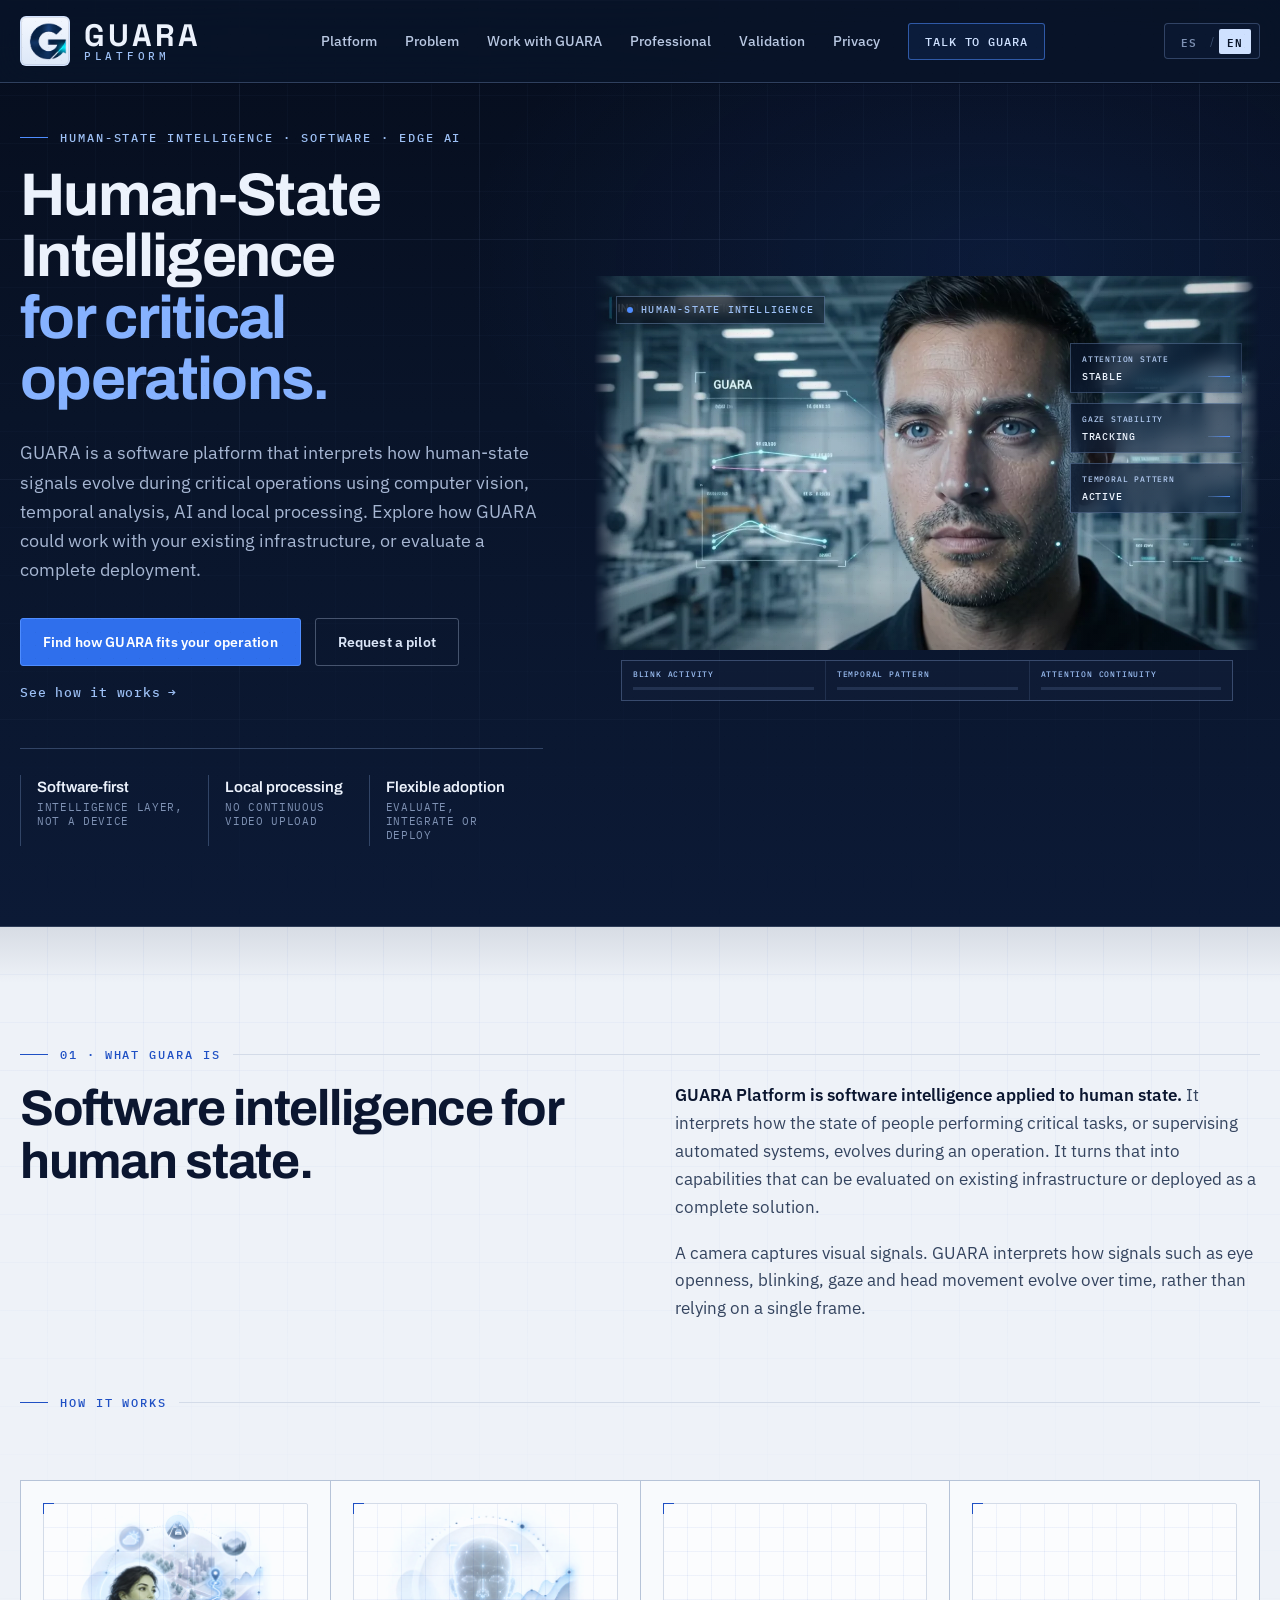
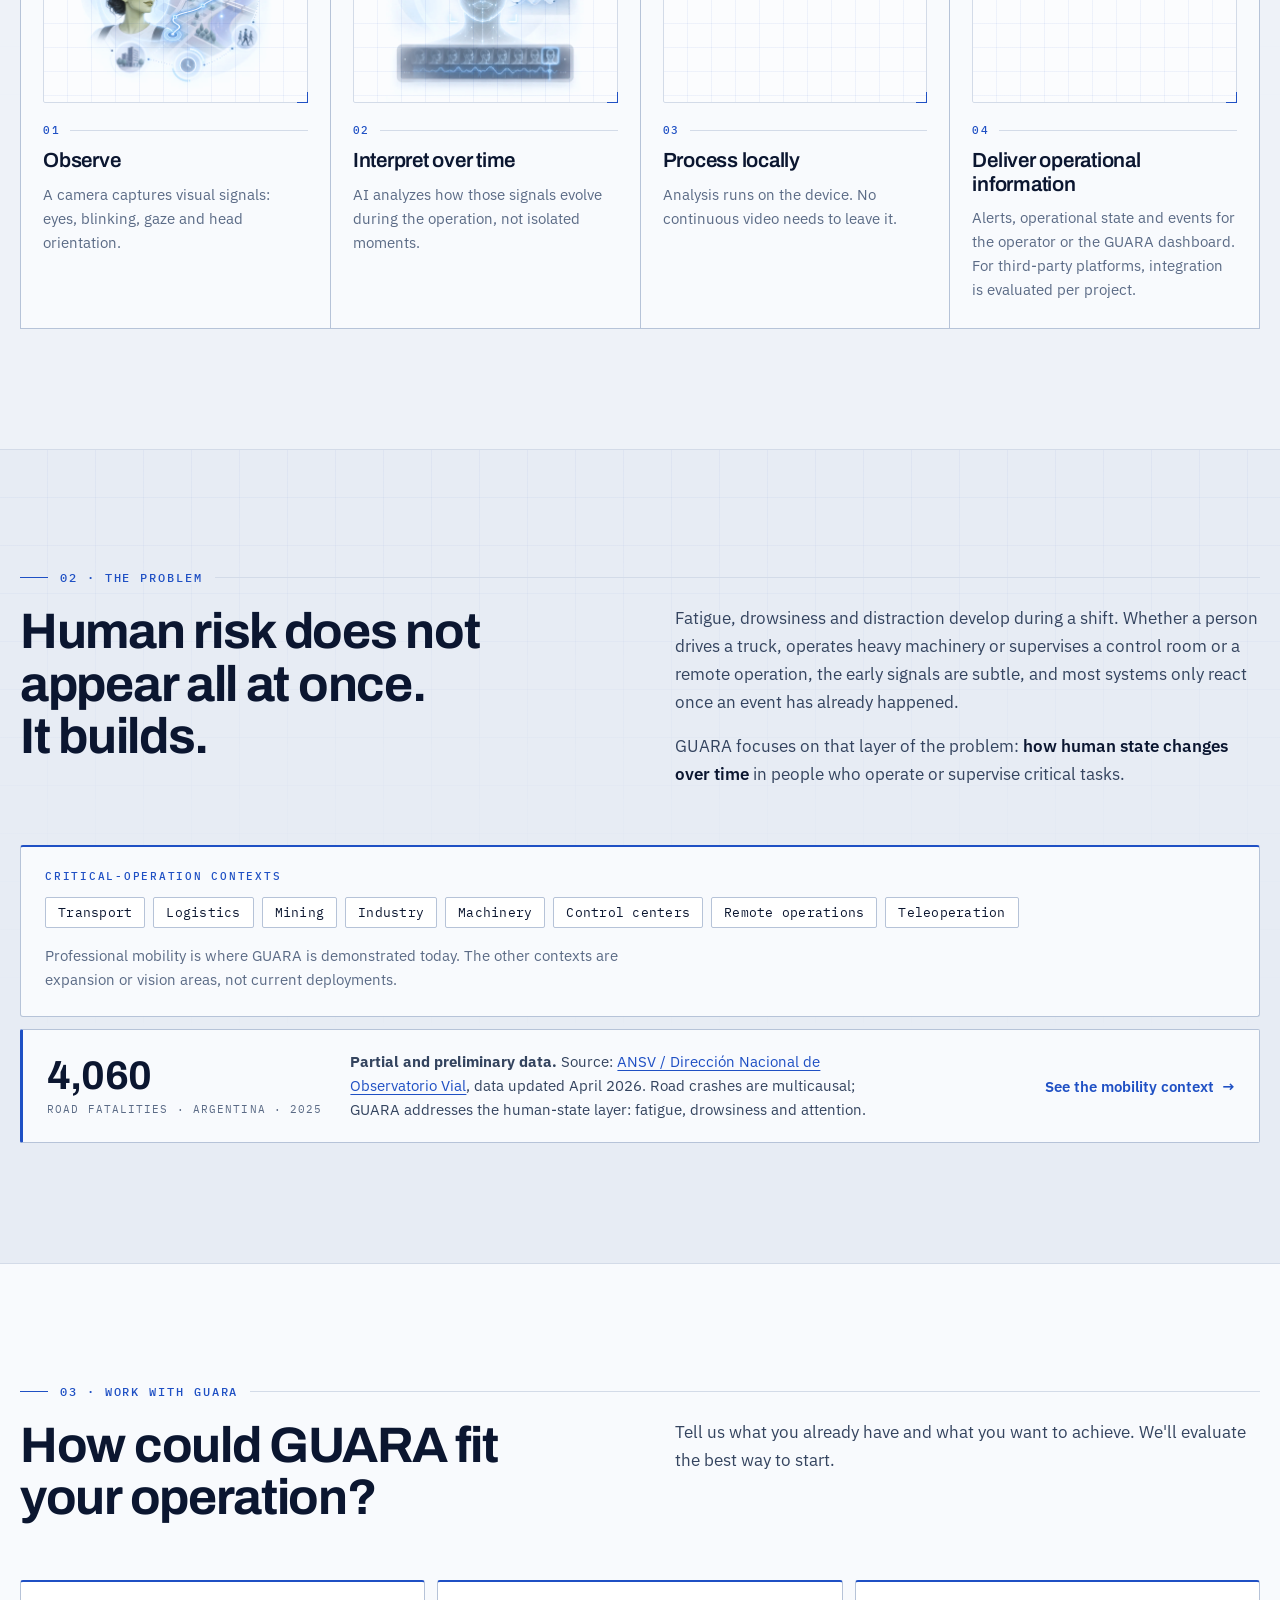
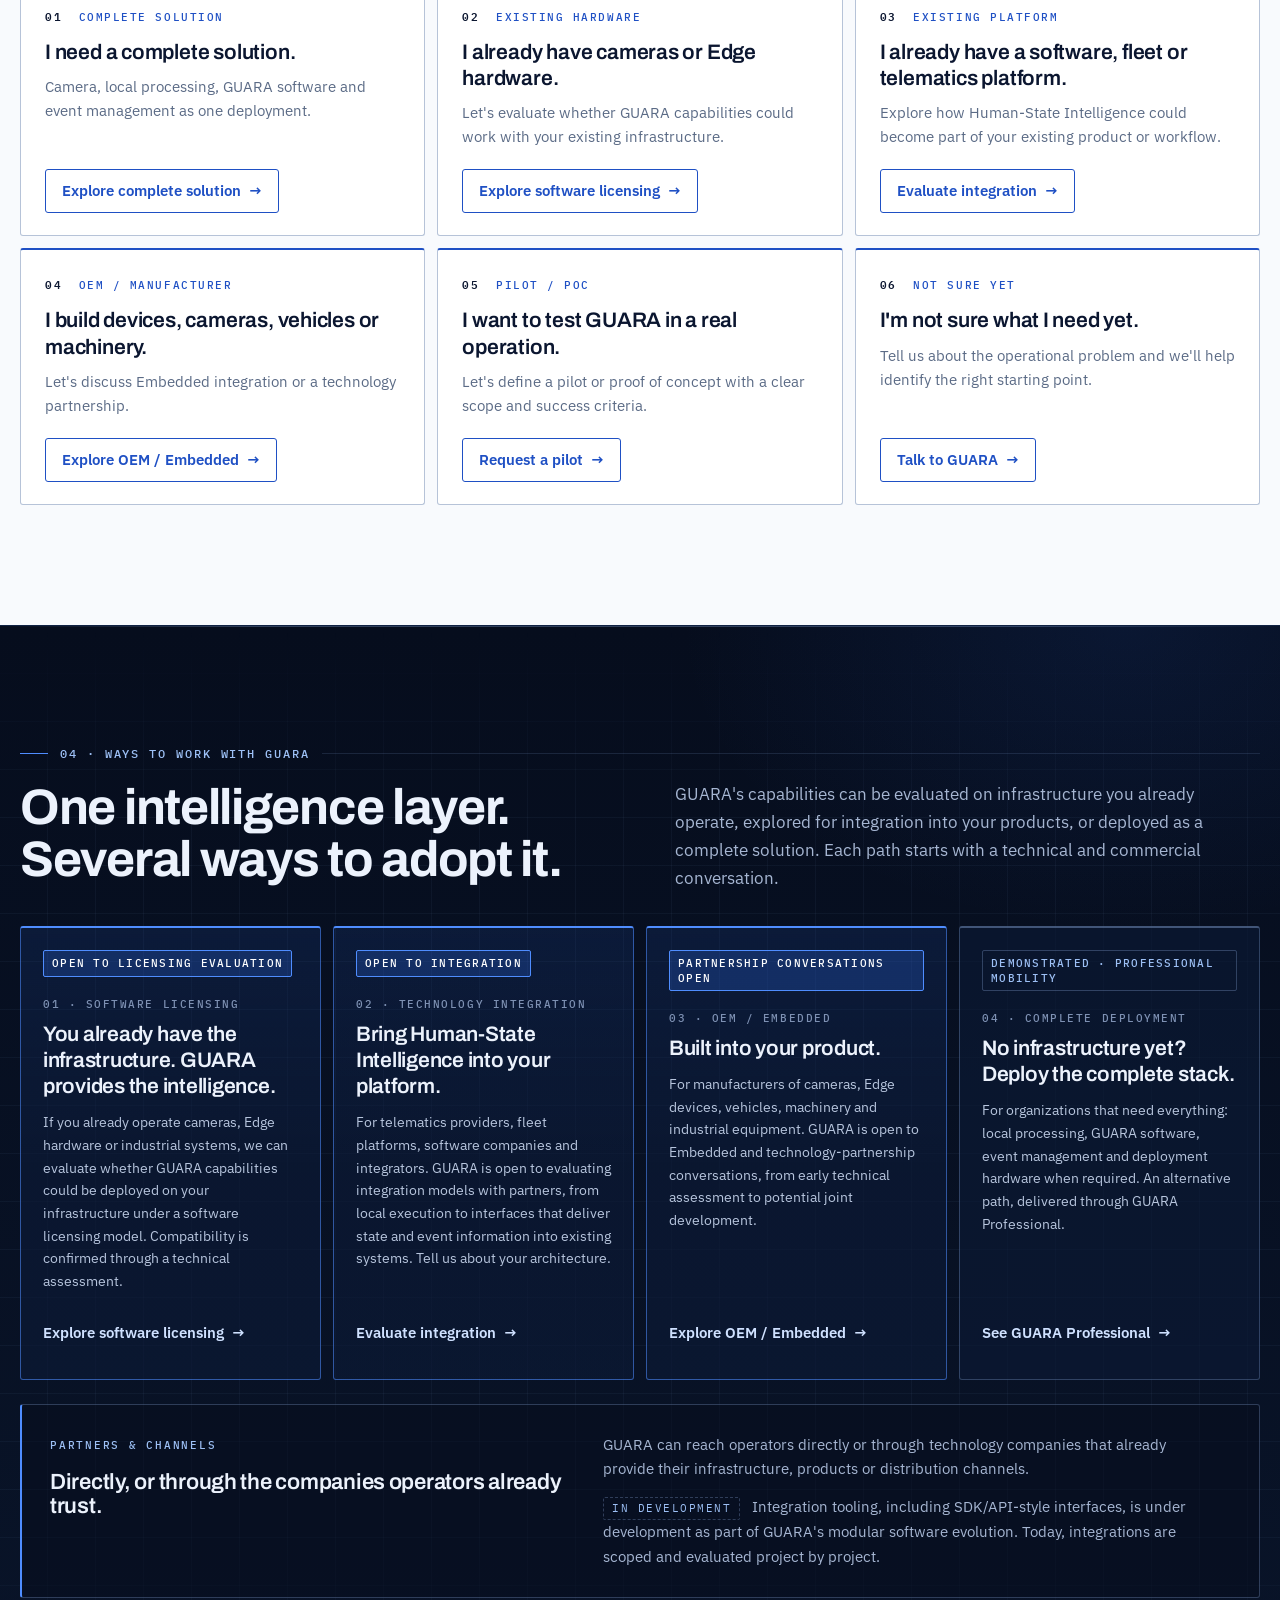
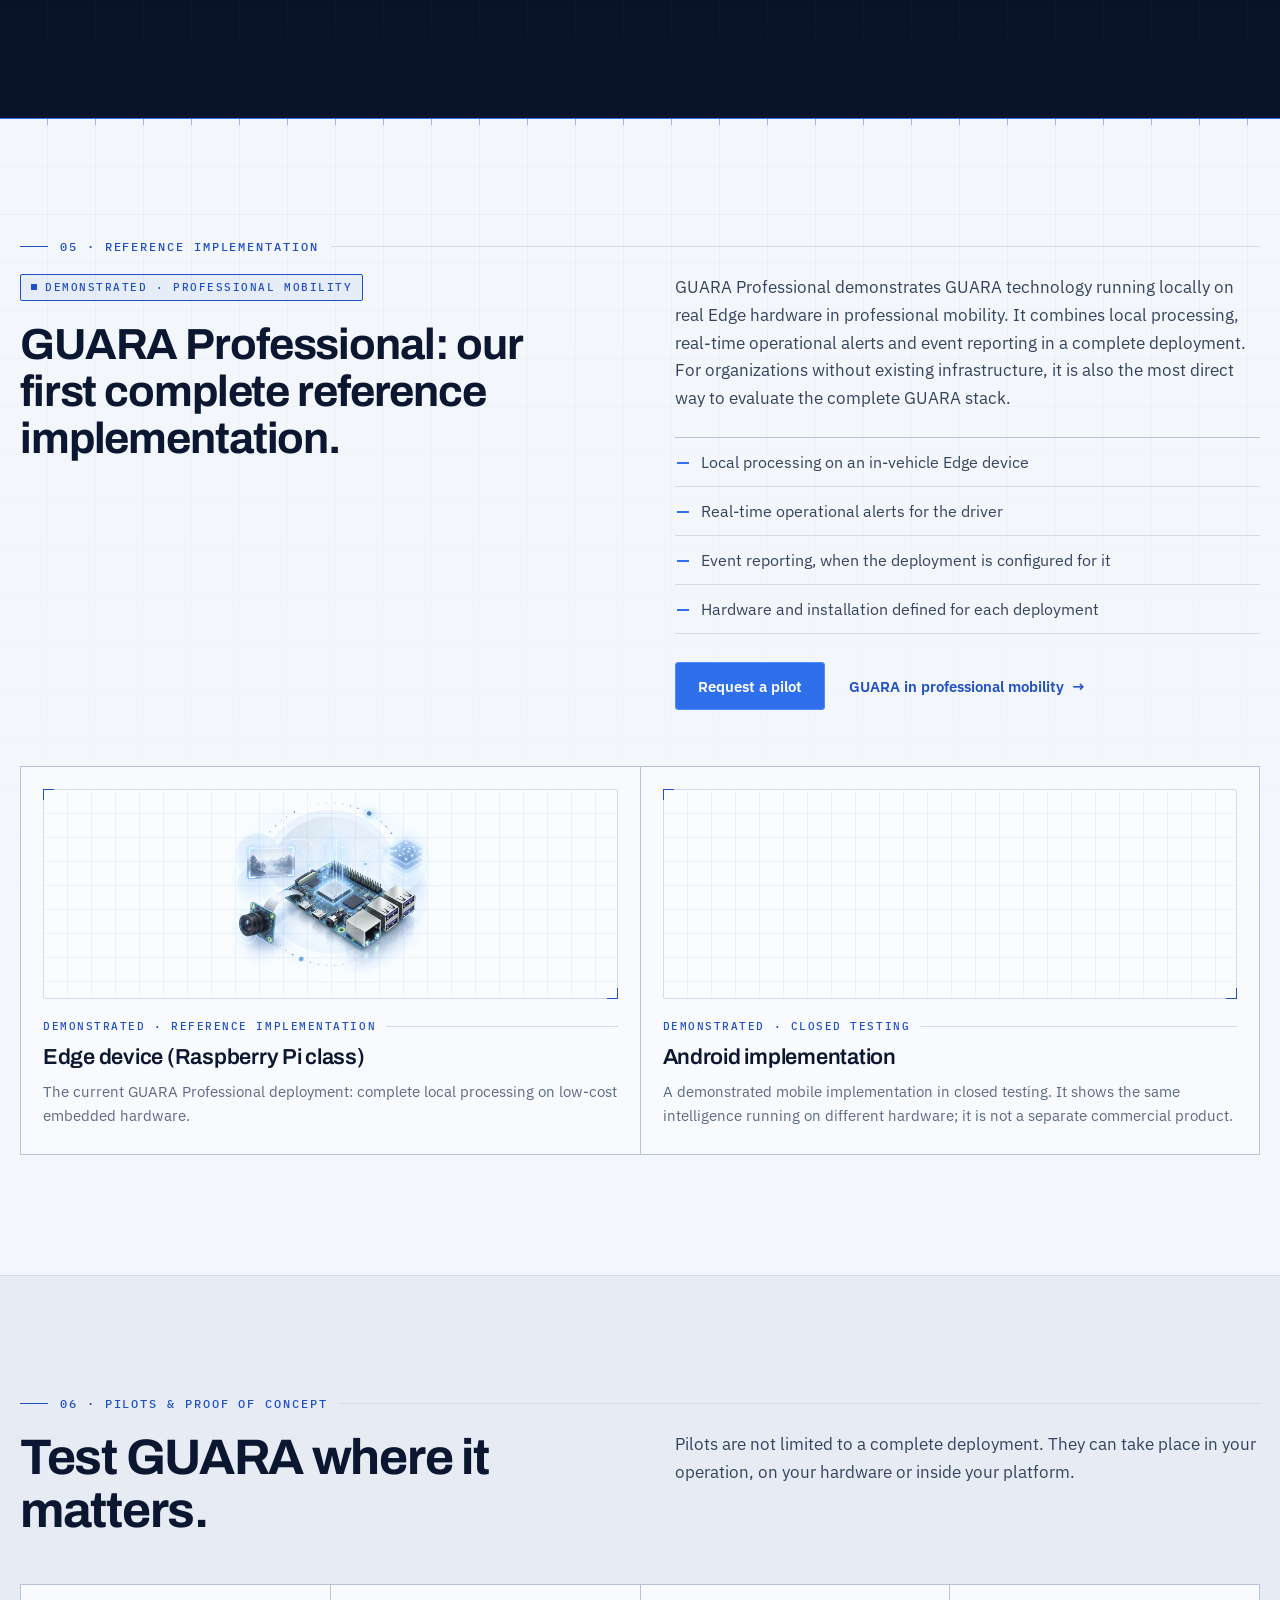
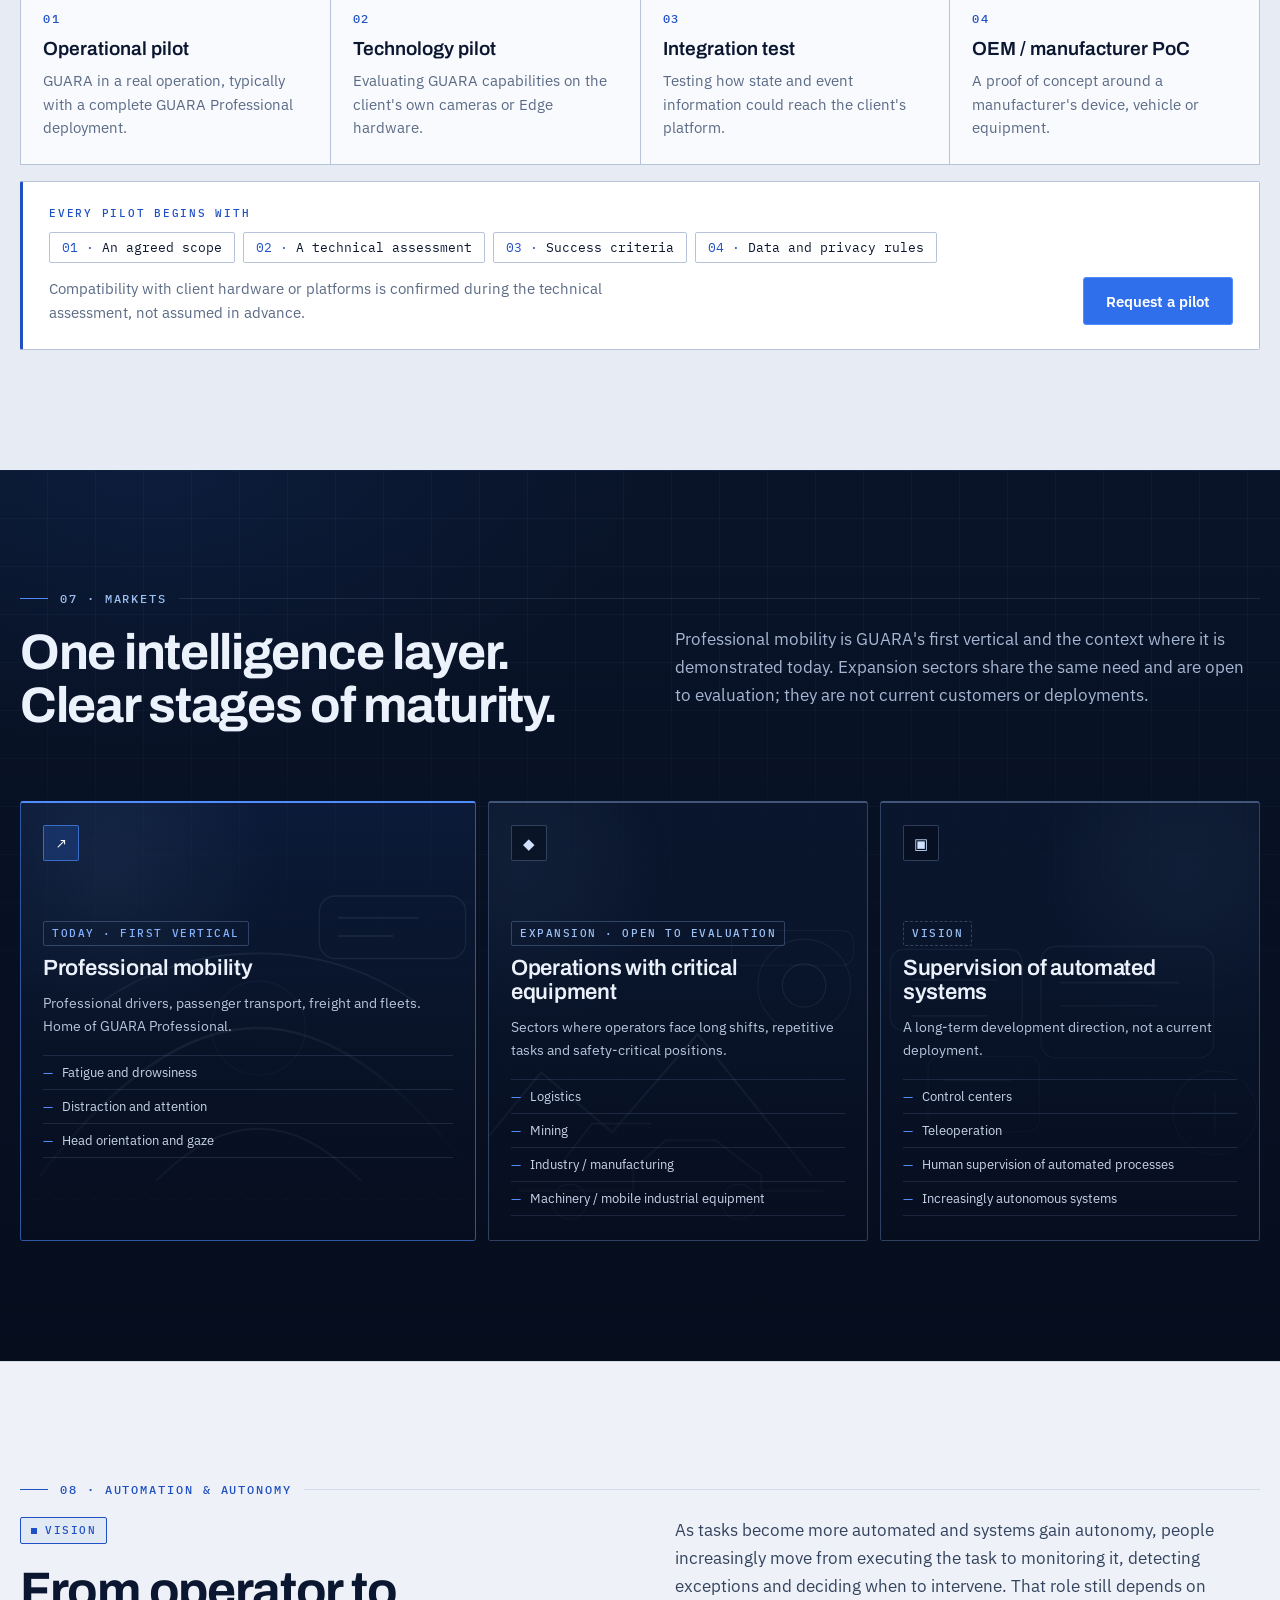
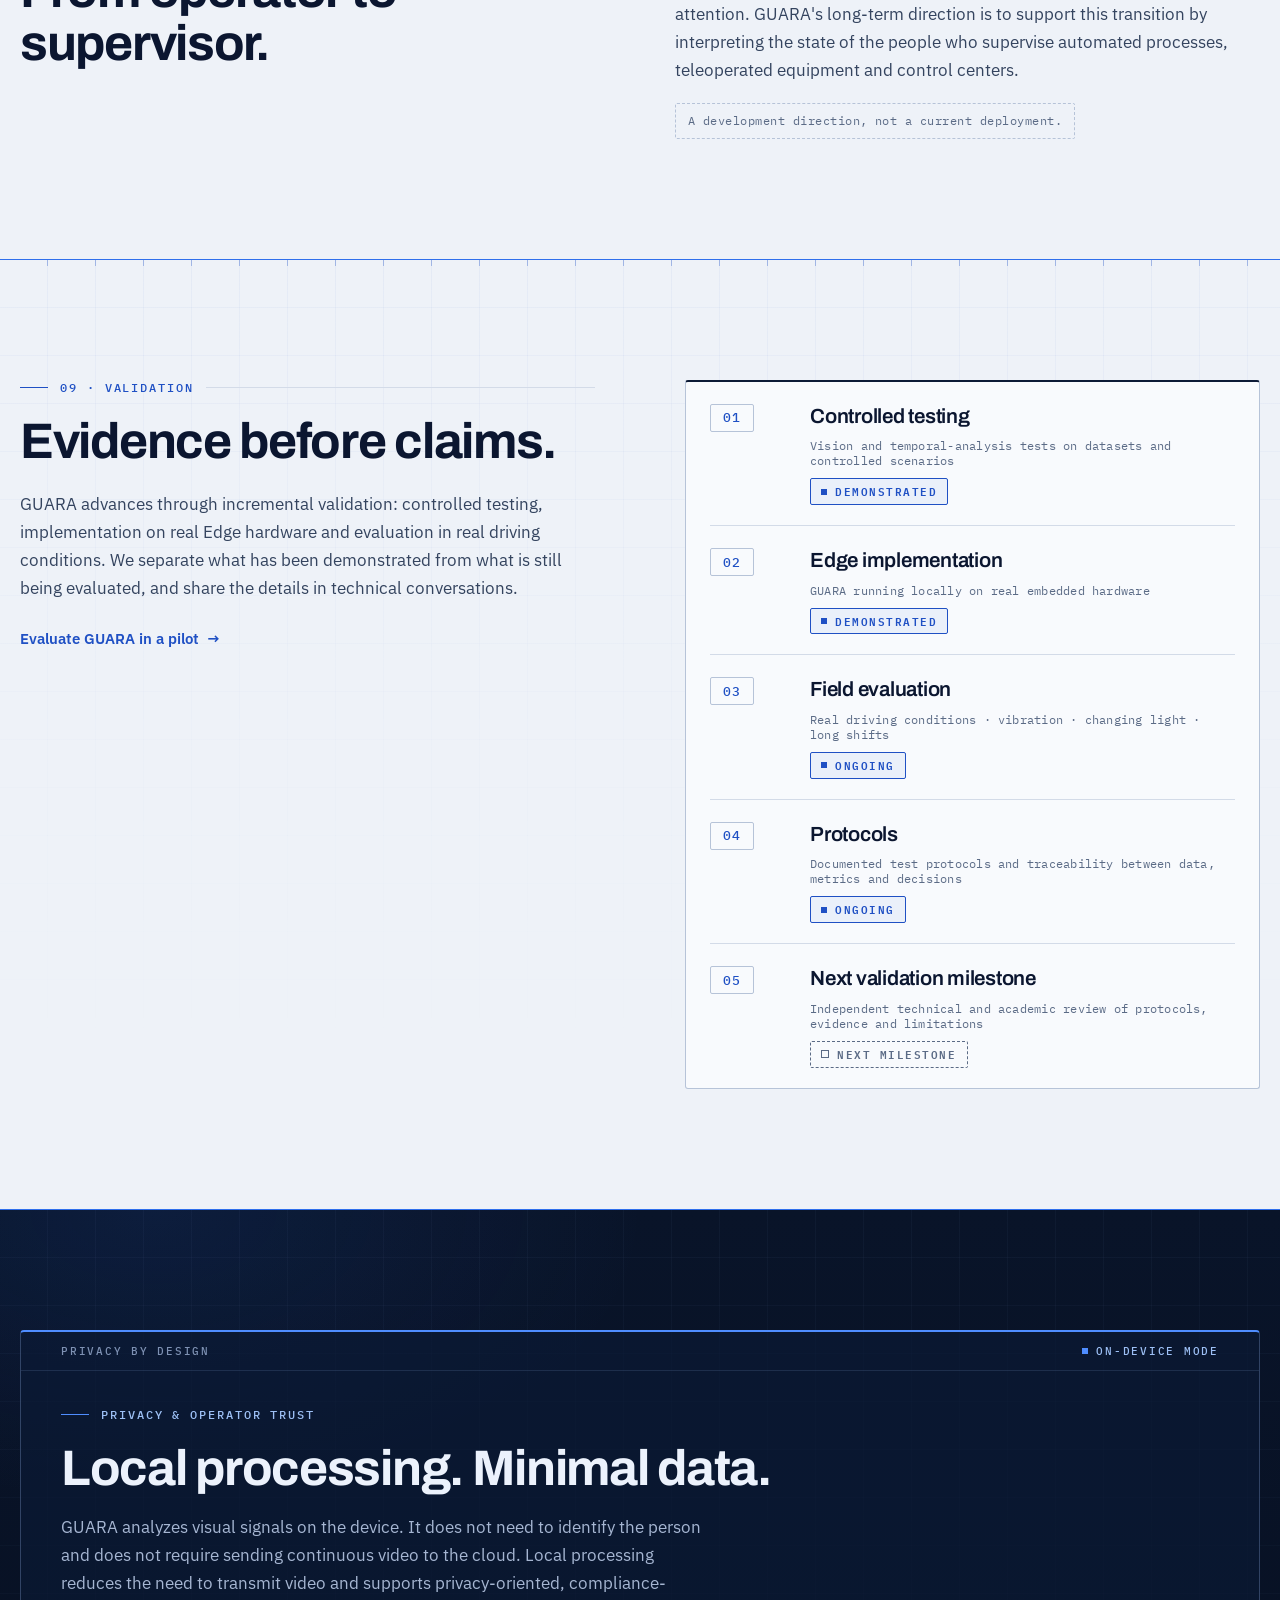
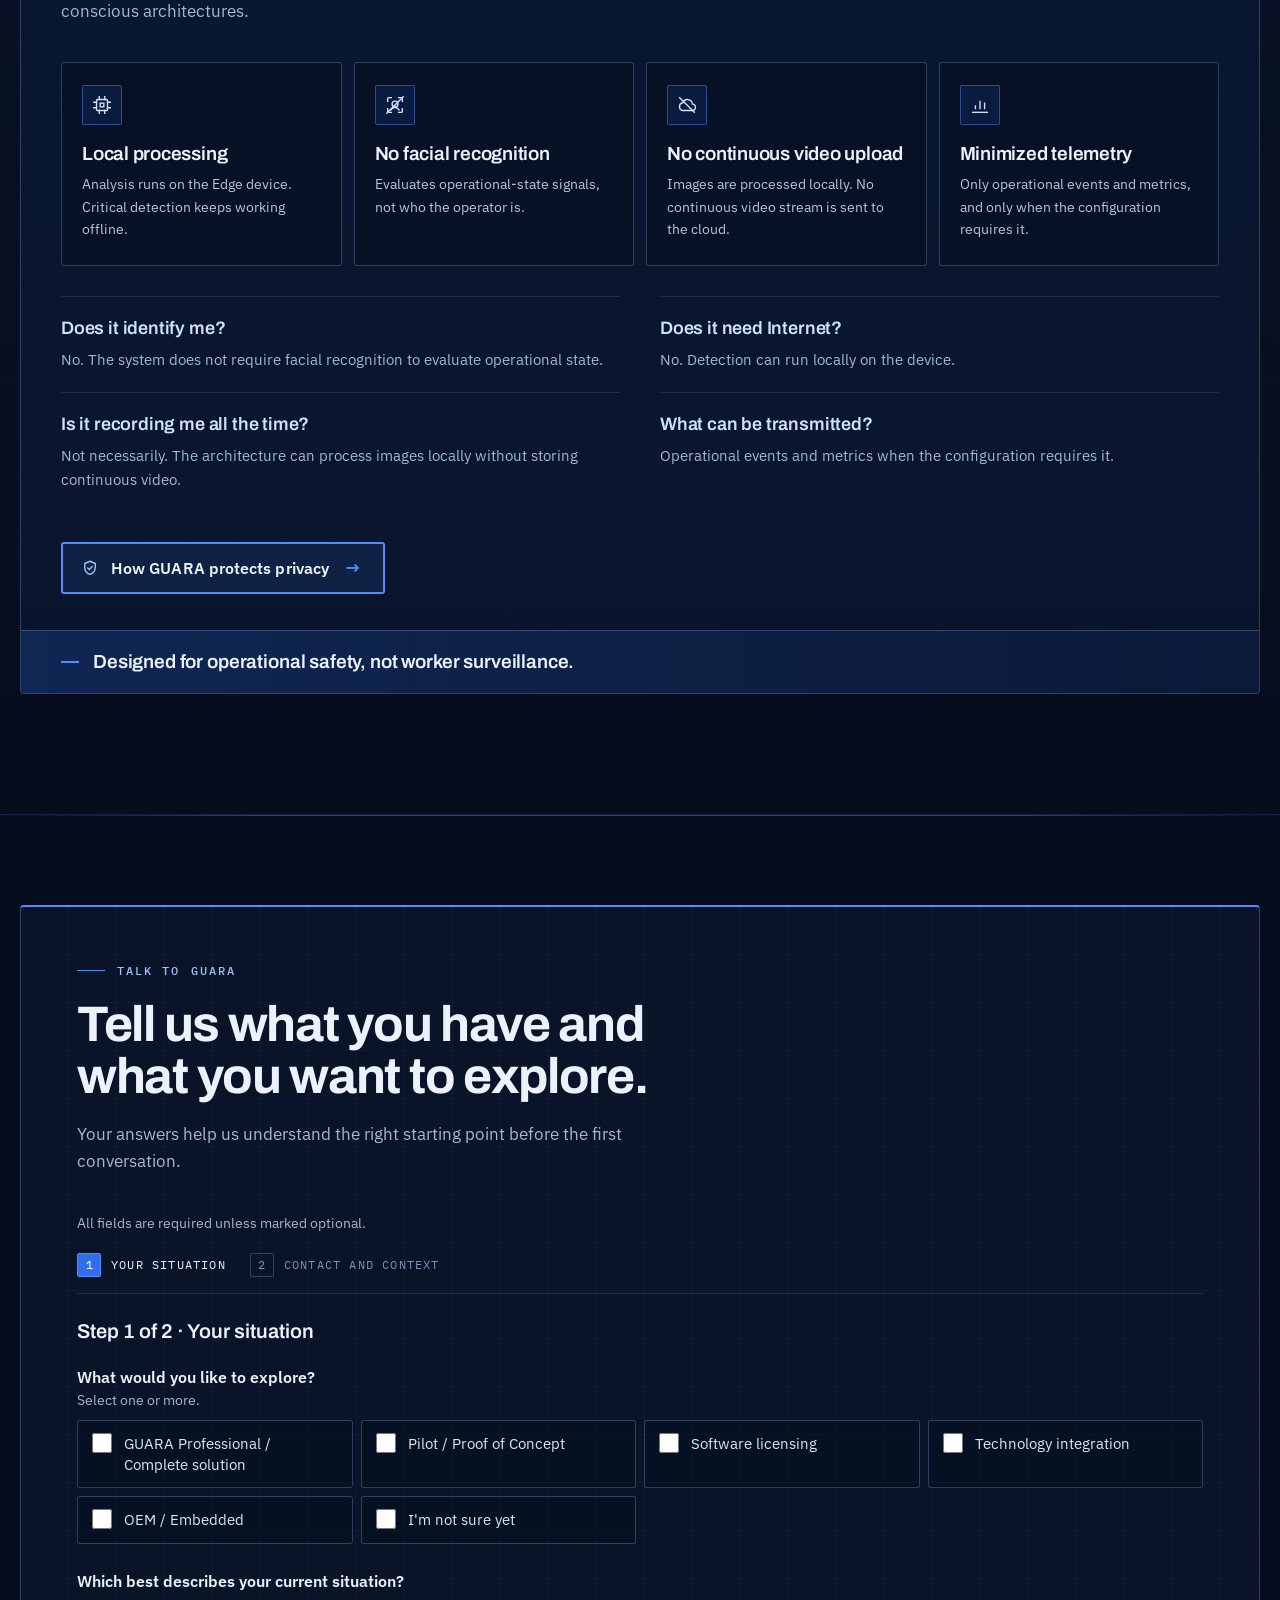
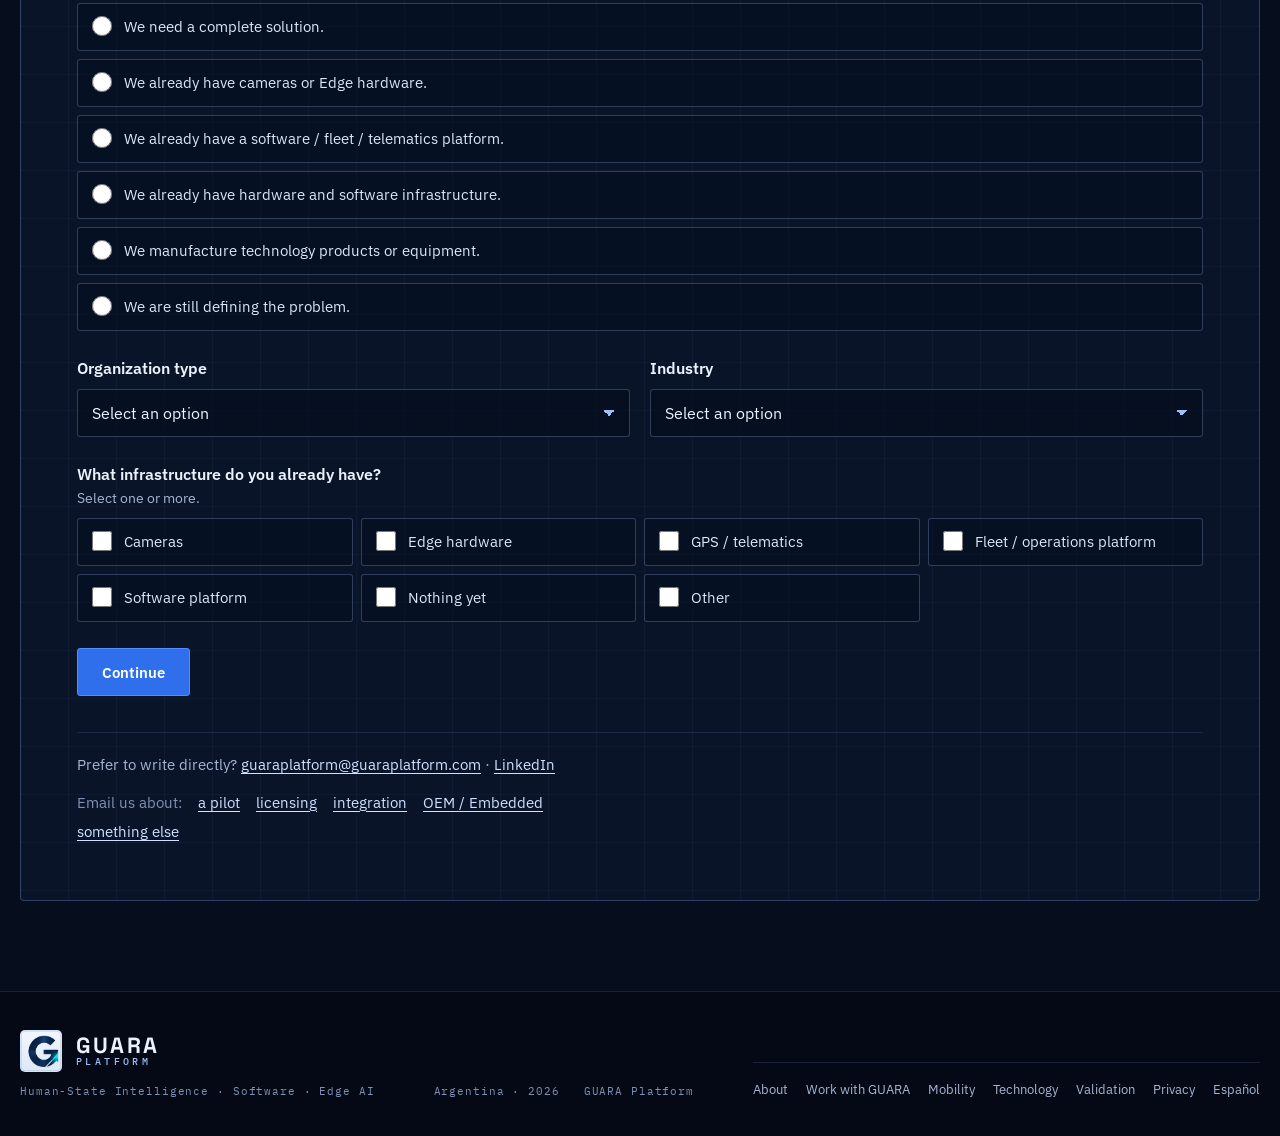
==== commit 8aa77763: "feat: add multicontext Human-State Intelligence hero" ====
--- a/index.html
+++ b/index.html
@@ -8,7 +8,7 @@
 <link href="https://fonts.googleapis.com" rel="preconnect"/>
 <link crossorigin="" href="https://fonts.gstatic.com" rel="preconnect"/>
 <link href="https://fonts.googleapis.com/css2?family=Archivo:wght@500;600;700;800&amp;family=IBM+Plex+Mono:wght@400;500;600&amp;family=IBM+Plex+Sans:wght@400;500;600;700&amp;family=Inter:wght@400;500;600;700;800&amp;family=Space+Grotesk:wght@500;600;700&amp;display=swap" rel="stylesheet"/>
-<link href="/styles.v37.css" rel="stylesheet"/><noscript><style>.reveal,.staged-validation .validation-title,.staged-validation .validation-meta,#validacion .v36-milestones .v36-status{opacity:1!important;transform:none!important}</style></noscript><meta content="GUARA Platform is Human-State Intelligence software for critical operations, built on computer vision, temporal analysis, AI and local processing. Explore licensing, integration, OEM / Embedded, pilots or a complete deployment." name="description"/><meta content="index, follow, max-image-preview:large, max-snippet:-1, max-video-preview:-1" name="robots"/><meta content="#091429" name="theme-color"/><link href="https://guaraplatform.com/" rel="canonical"/><link href="/assets/favicon-64.png" rel="icon" type="image/png"/><meta content="website" property="og:type"/><meta content="GUARA Platform" property="og:site_name"/><meta content="GUARA Platform | Human-State Intelligence Software for Critical Operations" property="og:title"/><meta content="Human-State Intelligence software for critical operations: computer vision, temporal analysis, AI and local processing. Explore licensing, integration, OEM / Embedded, pilots or a complete deployment." property="og:description"/><meta content="https://guaraplatform.com/" property="og:url"/><meta content="https://guaraplatform.com/assets/og-guara-platform.jpg" property="og:image"/><meta content="en_US" property="og:locale"/><meta content="summary_large_image" name="twitter:card"/><meta content="GUARA Platform | Human-State Intelligence Software for Critical Operations" name="twitter:title"/><meta content="Human-State Intelligence software for critical operations: computer vision, temporal analysis, AI and local processing. Explore licensing, integration, OEM / Embedded, pilots or a complete deployment." name="twitter:description"/><meta content="https://guaraplatform.com/assets/og-guara-platform.jpg" name="twitter:image"/><link href="https://guaraplatform.com/" hreflang="en" rel="alternate"/><link href="https://guaraplatform.com/es/" hreflang="es" rel="alternate"/><link href="https://guaraplatform.com/" hreflang="x-default" rel="alternate"/><meta content="GUARA Platform" name="author"/><meta content="GUARA Platform" name="application-name"/><meta content="es_AR" property="og:locale:alternate"/><link href="/site.webmanifest" rel="manifest"/><script type="application/ld+json">{"@context":"https://schema.org","@graph":[{"@type":"Organization","@id":"https://guaraplatform.com/#organization","name":"GUARA Platform","url":"https://guaraplatform.com/","logo":{"@type":"ImageObject","url":"https://guaraplatform.com/assets/guara-platform-logo-official.png"},"description":"Software platform for Human-State Intelligence in critical operations. GUARA interprets how human-state signals evolve over time using computer vision, temporal analysis, AI and local processing, and is open to software licensing, technology integration, OEM / Embedded partnerships, pilots and complete deployments.","sameAs":["https://linkedin.com/in/diegopedraza-seguridad"],"email":"guaraplatform@guaraplatform.com"},{"@type":"WebSite","@id":"https://guaraplatform.com/#website","url":"https://guaraplatform.com/","name":"GUARA Platform","publisher":{"@id":"https://guaraplatform.com/#organization"},"inLanguage":["en","es"]},{"@type":"WebPage","@id":"https://guaraplatform.com/#webpage","url":"https://guaraplatform.com/","name":"GUARA Platform | Human-State Intelligence Software for Critical Operations","isPartOf":{"@id":"https://guaraplatform.com/#website"},"about":{"@id":"https://guaraplatform.com/#organization"},"inLanguage":"en","dateModified":"2026-10-06"},{"@type":"VideoObject","@id":"https://guaraplatform.com/#demo-video","name":"GUARA Platform system demonstration","description":"Short illustrative system demonstration of GUARA Professional, the mobility reference implementation of GUARA Platform.","thumbnailUrl":["https://guaraplatform.com/assets/video_poster.jpg"],"contentUrl":"https://guaraplatform.com/assets/guara-driver-loop.mp4","uploadDate":"2026-09-18","duration":"PT6S","isFamilyFriendly":true,"publisher":{"@id":"https://guaraplatform.com/#organization"}}]}</script></head>
+<link href="/styles.v40.css" rel="stylesheet"/><noscript><style>.reveal,.staged-validation .validation-title,.staged-validation .validation-meta,#validacion .v36-milestones .v36-status{opacity:1!important;transform:none!important}</style></noscript><meta content="GUARA Platform is Human-State Intelligence software for critical operations, built on computer vision, temporal analysis, AI and local processing. Explore licensing, integration, OEM / Embedded, pilots or a complete deployment." name="description"/><meta content="index, follow, max-image-preview:large, max-snippet:-1, max-video-preview:-1" name="robots"/><meta content="#091429" name="theme-color"/><link href="https://guaraplatform.com/" rel="canonical"/><link href="/assets/favicon-64.png" rel="icon" type="image/png"/><meta content="website" property="og:type"/><meta content="GUARA Platform" property="og:site_name"/><meta content="GUARA Platform | Human-State Intelligence Software for Critical Operations" property="og:title"/><meta content="Human-State Intelligence software for critical operations: computer vision, temporal analysis, AI and local processing. Explore licensing, integration, OEM / Embedded, pilots or a complete deployment." property="og:description"/><meta content="https://guaraplatform.com/" property="og:url"/><meta content="https://guaraplatform.com/assets/og-guara-platform.jpg" property="og:image"/><meta content="en_US" property="og:locale"/><meta content="summary_large_image" name="twitter:card"/><meta content="GUARA Platform | Human-State Intelligence Software for Critical Operations" name="twitter:title"/><meta content="Human-State Intelligence software for critical operations: computer vision, temporal analysis, AI and local processing. Explore licensing, integration, OEM / Embedded, pilots or a complete deployment." name="twitter:description"/><meta content="https://guaraplatform.com/assets/og-guara-platform.jpg" name="twitter:image"/><link href="https://guaraplatform.com/" hreflang="en" rel="alternate"/><link href="https://guaraplatform.com/es/" hreflang="es" rel="alternate"/><link href="https://guaraplatform.com/" hreflang="x-default" rel="alternate"/><meta content="GUARA Platform" name="author"/><meta content="GUARA Platform" name="application-name"/><meta content="es_AR" property="og:locale:alternate"/><link href="/site.webmanifest" rel="manifest"/><script type="application/ld+json">{"@context":"https://schema.org","@graph":[{"@type":"Organization","@id":"https://guaraplatform.com/#organization","name":"GUARA Platform","url":"https://guaraplatform.com/","logo":{"@type":"ImageObject","url":"https://guaraplatform.com/assets/guara-platform-logo-official.png"},"description":"Software platform for Human-State Intelligence in critical operations. GUARA interprets how human-state signals evolve over time using computer vision, temporal analysis, AI and local processing, and is open to software licensing, technology integration, OEM / Embedded partnerships, pilots and complete deployments.","sameAs":["https://linkedin.com/in/diegopedraza-seguridad"],"email":"guaraplatform@guaraplatform.com"},{"@type":"WebSite","@id":"https://guaraplatform.com/#website","url":"https://guaraplatform.com/","name":"GUARA Platform","publisher":{"@id":"https://guaraplatform.com/#organization"},"inLanguage":["en","es"]},{"@type":"WebPage","@id":"https://guaraplatform.com/#webpage","url":"https://guaraplatform.com/","name":"GUARA Platform | Human-State Intelligence Software for Critical Operations","isPartOf":{"@id":"https://guaraplatform.com/#website"},"about":{"@id":"https://guaraplatform.com/#organization"},"inLanguage":"en","dateModified":"2026-10-06"},{"@type":"VideoObject","@id":"https://guaraplatform.com/#demo-video","name":"GUARA Platform Human-State Intelligence overview","description":"Cinematic overview illustrating GUARA Platform Human-State Intelligence across multiple critical operational contexts, including industry, monitoring, mining, professional mobility, critical control and automation supervision.","thumbnailUrl":["https://guaraplatform.com/assets/hero/guara-human-state-hero-poster.webp"],"contentUrl":"https://guaraplatform.com/assets/hero/guara-human-state-hero.mp4","uploadDate":"2026-09-18","duration":"PT10S","isFamilyFriendly":true,"publisher":{"@id":"https://guaraplatform.com/#organization"}}]}</script></head>
 <body><noscript>GUARA Platform works best with JavaScript enabled. Core information remains available on this page.</noscript>
 <div class="noise"></div>
 <header class="nav-wrap">
@@ -71,77 +71,23 @@
 </div>
 </div>
 </div>
-<div class="hero-visual reveal reveal-delay">
-<div class="hero-monitor hero-monitor-v3" id="heroMonitor">
-<div class="monitor-caption">
-<span class="demo-pill">SYSTEM DEMONSTRATION</span>
-<span>Mobility reference implementation</span>
-</div>
-<div class="guara-demo-shell" id="guaraDemoShell">
-<div class="intel-card intel-left intel-a">
-<span class="intel-label">HUMAN STATE</span>
-<strong id="humanState">STABLE</strong>
-<small id="humanStateSub">Focused · attentive</small>
-</div>
-<div class="intel-card intel-left intel-b">
-<span class="intel-label">TEMPORAL TREND</span>
-<strong id="temporalTrend">NORMAL</strong>
-<small id="temporalSub">Consistent over time</small>
-</div>
-<div class="intel-card intel-left intel-c">
-<span class="intel-label">PROCESSING</span>
-<strong>ON DEVICE</strong>
-<small>No continuous video upload</small>
-</div>
-<div class="video-core" id="videoCore">
-<video aria-label="GUARA system demonstration in a professional mobility context" autoplay="" class="guara-video" id="guaraVideo" loop="" muted="" playsinline="" poster="/assets/video_poster.jpg" preload="metadata">
-<source src="/assets/guara-driver-loop.mp4" type="video/mp4"/>
+<div aria-hidden="true" class="hero-visual hero-cinematic reveal reveal-delay">
+<div class="hero-video-shell">
+<video autoplay="" class="hero-video" height="720" loop="" muted="" playsinline="" poster="/assets/hero/guara-human-state-hero-poster.webp" preload="metadata" width="1280">
+<source src="/assets/hero/guara-human-state-hero.mp4" type="video/mp4"/>
 </video>
-<div class="video-vignette"></div>
-<div aria-hidden="true" class="face-reticle">
-<span class="reticle-corner rc1"></span><span class="reticle-corner rc2"></span>
-<span class="reticle-corner rc3"></span><span class="reticle-corner rc4"></span>
-<span class="landmark l1"></span><span class="landmark l2"></span><span class="landmark l3"></span>
-<span class="landmark l4"></span><span class="landmark l5"></span><span class="landmark l6"></span>
-</div>
-<div class="scan-beam"></div>
-<div class="risk-wash" id="riskWash"></div>
-<div class="alert-chip" id="alertChip"><span></span><strong id="alertText">MONITORING</strong></div>
-</div>
-<div class="intel-card intel-right intel-a">
-<span class="intel-label">SIGNAL FUSION</span>
-<strong id="fusionState">ACTIVE</strong>
-<small>Visual + temporal signals</small>
-</div>
-<div class="intel-card intel-right intel-b">
-<span class="intel-label">CONTEXT</span>
-<strong>MOBILITY</strong>
-<small>On-road operation</small>
-</div>
-<div class="intel-card intel-right intel-c">
-<span class="intel-label">OUTPUT</span>
-<strong>STATE + EVENTS</strong>
-<small>Alerts · operational events</small>
-</div>
-<div class="risk-panel">
-<div class="risk-title"><span>RISK TRAJECTORY</span><strong id="riskState">LOW</strong></div>
-<svg aria-label="Risk trajectory" class="risk-chart" preserveaspectratio="none" viewbox="0 0 300 70">
-<path class="risk-grid" d="M0 58 H300 M0 35 H300 M0 12 H300"></path>
-<path class="risk-path" d="M0 52 C55 50,95 48,130 47 S205 43,300 42" id="riskPath"></path>
-<circle class="risk-dot" cx="298" cy="42" id="riskDot" r="4"></circle>
-</svg>
-</div>
-</div>
-<div class="input-strip">
-<div class="input-block"><span>Eyes</span><div class="signal-bar"><i id="barEyes" style="width:82%"></i></div></div>
-<div class="input-block"><span>Head</span><div class="signal-bar"><i id="barHead" style="width:74%"></i></div></div>
-<div class="input-block"><span>Gaze</span><div class="signal-bar"><i id="barGaze" style="width:79%"></i></div></div>
-<div class="input-block"><span>Observability</span><div class="signal-bar"><i id="barObs" style="width:91%"></i></div></div>
-</div>
-<div aria-label="GUARA intelligence pipeline" class="architecture-ribbon">
-<span>PERCEPTION</span><i>→</i><span>OBSERVABILITY</span><i>→</i><span>TEMPORAL REASONING</span><i>→</i><span>HUMAN STATE</span><i>→</i><span>VERTICAL INTELLIGENCE</span>
-</div>
-<p class="v36-demo-note">Illustrative system sequence. Indicators are not live measurements.</p>
+<i class="hero-telemetry-scan"></i>
+<div class="hero-telemetry-context"><i></i><b>Human-State Intelligence</b></div>
+<dl class="hero-telemetry-metrics">
+<div class="hero-telemetry-metric"><dt>Attention state</dt><dd>Stable</dd></div>
+<div class="hero-telemetry-metric"><dt>Gaze stability</dt><dd>Tracking</dd></div>
+<div class="hero-telemetry-metric"><dt>Temporal pattern</dt><dd>Active</dd></div>
+</dl>
+</div>
+<div class="hero-telemetry-strip">
+<div class="hero-telemetry-channel"><span>Blink activity</span><i class="hero-telemetry-trace"></i></div>
+<div class="hero-telemetry-channel"><span>Temporal pattern</span><i class="hero-telemetry-trace"></i></div>
+<div class="hero-telemetry-channel"><span>Attention continuity</span><i class="hero-telemetry-trace"></i></div>
 </div>
 </div>
 </div>
@@ -597,5 +543,5 @@
 </div>
 <nav aria-label="Explore GUARA Platform" class="footer-seo-links"><a href="/about/">About</a><a href="/integration/">Work with <bdi translate="no">GUARA</bdi></a><a href="/mobility/">Mobility</a><a href="/technology/">Technology</a><a href="/validation/">Validation</a><a href="/privacy/">Privacy</a><a href="/es/">Español</a></nav></div>
 </footer>
-<script defer="" src="/script.v37.js"></script></body>
+<script defer="" src="/script.v37.js"></script><script defer="" src="/script.v38.js"></script></body>
 </html>
--- a/styles.v40.css
+++ b/styles.v40.css
@@ -0,0 +1,7446 @@
+
+* {
+  box-sizing: border-box;
+  margin: 0;
+  padding: 0;
+}
+
+:root {
+  --bg: #07110f;
+  --bg-soft: #0c1815;
+  --panel: #111e1a;
+  --text: #edf7f2;
+  --muted: #9fb6ac;
+  --line: rgba(255,255,255,.10);
+  --accent: #8fffc6;
+  --accent-2: #3ddf94;
+  --white: #ffffff;
+  --ink: #0a1210;
+}
+
+html {
+  scroll-behavior: smooth;
+}
+
+body {
+  font-family: "Inter", sans-serif;
+  background: #f4f7f5;
+  color: #0d1713;
+  overflow-x: hidden;
+}
+
+.noise {
+  position: fixed;
+  inset: 0;
+  pointer-events: none;
+  opacity: .035;
+  z-index: 1000;
+  background-image:
+    radial-gradient(circle at 20% 30%, #000 0 0.55px, transparent 0.7px),
+    radial-gradient(circle at 70% 65%, #000 0 0.45px, transparent 0.6px);
+  background-size: 10px 10px, 13px 13px;
+}
+
+.container {
+  width: min(1180px, calc(100% - 40px));
+  margin: 0 auto;
+}
+
+.nav-wrap {
+  position: fixed;
+  top: 0;
+  left: 0;
+  width: 100%;
+  z-index: 100;
+  backdrop-filter: blur(18px);
+  background: rgba(5, 15, 12, .74);
+  border-bottom: 1px solid rgba(255,255,255,.08);
+}
+
+.nav {
+  min-height: 76px;
+  display: flex;
+  align-items: center;
+  justify-content: space-between;
+}
+
+.brand {
+  color: #fff;
+  text-decoration: none;
+  display: flex;
+  align-items: center;
+  gap: 12px;
+}
+
+.brand-mark {
+  width: 34px;
+  height: 34px;
+  display: grid;
+  place-items: center;
+  border-radius: 10px;
+  background: linear-gradient(135deg, var(--accent), var(--accent-2));
+  color: #04100b;
+  font-family: "Space Grotesk", sans-serif;
+  font-weight: 800;
+}
+
+.brand-text {
+  letter-spacing: .08em;
+  font-size: 15px;
+  font-weight: 600;
+}
+
+.brand-text strong {
+  color: var(--accent);
+}
+
+.nav-links {
+  display: flex;
+  align-items: center;
+  gap: 28px;
+}
+
+.nav-links a {
+  color: #bcd0c7;
+  text-decoration: none;
+  font-size: 14px;
+  transition: .25s ease;
+}
+
+.nav-links a:hover {
+  color: #fff;
+}
+
+.nav-cta {
+  border: 1px solid rgba(143,255,198,.35);
+  padding: 10px 16px;
+  border-radius: 999px;
+}
+
+.menu-btn {
+  display: none;
+  background: none;
+  border: 0;
+  color: #fff;
+  font-size: 25px;
+}
+
+.hero {
+  min-height: 100vh;
+  background:
+    radial-gradient(circle at 80% 30%, rgba(61,223,148,.16), transparent 30%),
+    linear-gradient(180deg, #06100d, #091612);
+  color: var(--text);
+  display: flex;
+  align-items: center;
+  padding: 130px 0 80px;
+  position: relative;
+  overflow: hidden;
+}
+
+.hero-grid {
+  display: grid;
+  grid-template-columns: 1.08fr .92fr;
+  gap: 80px;
+  align-items: center;
+}
+
+.eyebrow,
+.section-kicker {
+  font-size: 12px;
+  letter-spacing: .18em;
+  font-weight: 800;
+  color: #308c65;
+  margin-bottom: 20px;
+}
+
+.hero .eyebrow {
+  color: var(--accent);
+}
+
+.hero h1,
+.section h2 {
+  font-family: "Space Grotesk", sans-serif;
+  letter-spacing: -.04em;
+}
+
+.hero h1 {
+  font-size: clamp(48px, 6vw, 82px);
+  line-height: .98;
+  max-width: 800px;
+}
+
+.hero h1 span {
+  color: var(--accent);
+  display: block;
+}
+
+.hero-lead {
+  max-width: 680px;
+  color: #aac0b6;
+  font-size: 18px;
+  line-height: 1.7;
+  margin-top: 28px;
+}
+
+.hero-actions {
+  display: flex;
+  gap: 14px;
+  margin-top: 34px;
+  flex-wrap: wrap;
+}
+
+.btn {
+  text-decoration: none;
+  display: inline-flex;
+  align-items: center;
+  justify-content: center;
+  min-height: 50px;
+  padding: 0 22px;
+  border-radius: 10px;
+  font-weight: 700;
+  font-size: 14px;
+  transition: transform .2s ease, box-shadow .2s ease, background .2s ease;
+}
+
+.btn:hover {
+  transform: translateY(-2px);
+}
+
+.btn-primary {
+  color: #04100b;
+  background: linear-gradient(135deg, var(--accent), var(--accent-2));
+  box-shadow: 0 10px 35px rgba(61,223,148,.18);
+}
+
+.btn-secondary {
+  color: #dfeae5;
+  border: 1px solid rgba(255,255,255,.16);
+  background: rgba(255,255,255,.04);
+}
+
+.hero-proof {
+  display: flex;
+  gap: 30px;
+  margin-top: 46px;
+  padding-top: 26px;
+  border-top: 1px solid rgba(255,255,255,.08);
+}
+
+.hero-proof div {
+  display: flex;
+  flex-direction: column;
+  gap: 5px;
+}
+
+.hero-proof strong {
+  color: #fff;
+  font-size: 14px;
+}
+
+.hero-proof span {
+  color: #7e968c;
+  font-size: 12px;
+}
+
+.system-card {
+  border: 1px solid rgba(143,255,198,.2);
+  background: rgba(12, 25, 21, .83);
+  border-radius: 24px;
+  padding: 16px;
+  box-shadow: 0 30px 80px rgba(0,0,0,.35);
+}
+
+.system-top {
+  display: flex;
+  align-items: center;
+  gap: 10px;
+  color: #9fb6ac;
+  font-size: 10px;
+  letter-spacing: .1em;
+  padding: 4px 6px 14px;
+}
+
+.system-top small {
+  margin-left: auto;
+  color: var(--accent);
+}
+
+.live-dot {
+  width: 8px;
+  height: 8px;
+  border-radius: 50%;
+  background: var(--accent);
+  box-shadow: 0 0 18px var(--accent);
+}
+
+.driver-frame {
+  height: 390px;
+  border-radius: 16px;
+  position: relative;
+  overflow: hidden;
+  background:
+    linear-gradient(rgba(143,255,198,.05) 1px, transparent 1px),
+    linear-gradient(90deg, rgba(143,255,198,.05) 1px, transparent 1px),
+    radial-gradient(circle at center, rgba(143,255,198,.09), transparent 42%),
+    #09130f;
+  background-size: 32px 32px, 32px 32px, auto, auto;
+}
+
+.scan-line {
+  position: absolute;
+  top: 15%;
+  left: 0;
+  height: 1px;
+  width: 100%;
+  background: linear-gradient(90deg, transparent, var(--accent), transparent);
+  box-shadow: 0 0 18px var(--accent);
+  animation: scan 4s linear infinite;
+}
+
+@keyframes scan {
+  0% { top: 10%; opacity: 0; }
+  10% { opacity: 1; }
+  90% { opacity: 1; }
+  100% { top: 90%; opacity: 0; }
+}
+
+.face-ring {
+  position: absolute;
+  width: 150px;
+  height: 200px;
+  border: 1px solid rgba(143,255,198,.7);
+  border-radius: 45% 45% 42% 42%;
+  left: 50%;
+  top: 48%;
+  transform: translate(-50%,-50%);
+  box-shadow: 0 0 25px rgba(143,255,198,.08);
+}
+
+.point {
+  width: 6px;
+  height: 6px;
+  border-radius: 50%;
+  background: var(--accent);
+  position: absolute;
+  z-index: 2;
+  box-shadow: 0 0 14px var(--accent);
+}
+
+.p1 { left: 44%; top: 42%; }
+.p2 { left: 56%; top: 42%; }
+.p3 { left: 50%; top: 50%; }
+.p4 { left: 45%; top: 58%; }
+.p5 { left: 55%; top: 58%; }
+
+.hud {
+  position: absolute;
+  border-left: 2px solid var(--accent);
+  background: rgba(7,17,15,.7);
+  backdrop-filter: blur(6px);
+  padding: 9px 12px;
+  min-width: 98px;
+}
+
+.hud span,
+.signal-row span {
+  display: block;
+  font-size: 9px;
+  letter-spacing: .12em;
+  color: #789087;
+}
+
+.hud strong {
+  display: block;
+  margin-top: 4px;
+  font-size: 12px;
+  color: #dfffee;
+}
+
+.hud-a { top: 55px; left: 18px; }
+.hud-b { top: 120px; right: 18px; }
+.hud-c { bottom: 28px; left: 20px; }
+
+.signal-row {
+  display: grid;
+  grid-template-columns: repeat(3,1fr);
+  gap: 14px;
+  padding: 18px 4px 4px;
+}
+
+.signal-row i {
+  display: block;
+  margin-top: 7px;
+  height: 4px;
+  background: rgba(255,255,255,.07);
+  border-radius: 99px;
+  overflow: hidden;
+}
+
+.signal-row i::after {
+  content: "";
+  display: block;
+  width: var(--w);
+  height: 100%;
+  background: var(--accent);
+}
+
+.section {
+  padding: 120px 0;
+}
+
+.split {
+  display: grid;
+  grid-template-columns: 1fr 1fr;
+  gap: 70px;
+  align-items: start;
+}
+
+.section h2 {
+  font-size: clamp(38px, 5vw, 64px);
+  line-height: 1.04;
+}
+
+.section-text {
+  color: #53635c;
+  font-size: 17px;
+  line-height: 1.8;
+}
+
+.feature-grid {
+  display: grid;
+  grid-template-columns: repeat(4,1fr);
+  gap: 16px;
+  margin-top: 70px;
+}
+
+.feature-card {
+  background: #fff;
+  border: 1px solid #e1e8e4;
+  border-radius: 18px;
+  padding: 28px;
+  min-height: 250px;
+  transition: transform .2s ease, box-shadow .2s ease;
+}
+
+.feature-card:hover,
+.platform-card:hover {
+  transform: translateY(-4px);
+  box-shadow: 0 18px 50px rgba(10,25,20,.08);
+}
+
+.card-number {
+  font-family: "Space Grotesk";
+  font-size: 12px;
+  color: #3d7d60;
+}
+
+.feature-card h3 {
+  margin-top: 75px;
+  font-size: 22px;
+}
+
+.feature-card p {
+  margin-top: 12px;
+  color: #63716b;
+  font-size: 14px;
+  line-height: 1.7;
+}
+
+.dark-block {
+  background: #081310;
+  color: #edf7f2;
+}
+
+.section-kicker.light {
+  color: var(--accent);
+}
+
+.muted {
+  color: #8ca299;
+}
+
+.vertical-grid {
+  display: grid;
+  grid-template-columns: 1.35fr repeat(3,1fr);
+  gap: 16px;
+  margin-top: 70px;
+}
+
+.vertical-card {
+  padding: 28px;
+  border-radius: 18px;
+  border: 1px solid rgba(255,255,255,.1);
+  background: rgba(255,255,255,.025);
+  min-height: 370px;
+}
+
+.vertical-card.active {
+  background: linear-gradient(180deg, rgba(143,255,198,.11), rgba(255,255,255,.025));
+  border-color: rgba(143,255,198,.34);
+}
+
+.vertical-icon {
+  width: 44px;
+  height: 44px;
+  display: grid;
+  place-items: center;
+  border: 1px solid rgba(143,255,198,.26);
+  border-radius: 12px;
+  color: var(--accent);
+  margin-bottom: 60px;
+}
+
+.vertical-card > span,
+.platform-card > span {
+  font-size: 10px;
+  letter-spacing: .14em;
+  color: var(--accent);
+  font-weight: 800;
+}
+
+.vertical-card h3,
+.platform-card h3 {
+  margin-top: 10px;
+  font-size: 24px;
+}
+
+.vertical-card p {
+  margin-top: 12px;
+  color: #91a69d;
+  line-height: 1.65;
+  font-size: 14px;
+}
+
+.vertical-card ul {
+  list-style: none;
+  margin-top: 22px;
+  display: grid;
+  gap: 10px;
+  color: #b5c7bf;
+  font-size: 13px;
+}
+
+.vertical-card li::before {
+  content: "—";
+  color: var(--accent);
+  margin-right: 9px;
+}
+
+.tech-layout {
+  display: grid;
+  grid-template-columns: .95fr 1.05fr;
+  gap: 90px;
+  align-items: center;
+}
+
+.tech-copy .section-text {
+  margin-top: 24px;
+}
+
+.stack {
+  display: flex;
+  flex-direction: column;
+  gap: 10px;
+}
+
+.stack-item {
+  padding: 20px 22px;
+  background: #fff;
+  border: 1px solid #dfe7e3;
+  border-radius: 14px;
+  display: flex;
+  justify-content: space-between;
+  gap: 30px;
+  align-items: center;
+}
+
+.stack-item span {
+  font-size: 10px;
+  letter-spacing: .13em;
+  color: #4c896b;
+  font-weight: 800;
+}
+
+.stack-item strong {
+  font-size: 14px;
+  text-align: right;
+}
+
+.platforms {
+  margin-top: 70px;
+  display: grid;
+  grid-template-columns: repeat(3,1fr);
+  gap: 16px;
+}
+
+.platform-card {
+  background: #fff;
+  padding: 28px;
+  border-radius: 18px;
+  border: 1px solid #e0e8e4;
+  transition: .2s ease;
+}
+
+.platform-card p {
+  margin-top: 12px;
+  color: #65736d;
+  line-height: 1.6;
+  font-size: 14px;
+}
+
+.validation {
+  background: #e9f0ec;
+}
+
+.validation-grid {
+  display: grid;
+  grid-template-columns: 1fr 1fr;
+  gap: 90px;
+}
+
+.validation .section-text {
+  margin-top: 24px;
+}
+
+.validation-list {
+  display: flex;
+  flex-direction: column;
+}
+
+.validation-row {
+  display: grid;
+  grid-template-columns: 60px 1fr;
+  gap: 18px;
+  padding: 25px 0;
+  border-bottom: 1px solid #c9d6cf;
+}
+
+.validation-row strong {
+  color: #287452;
+  font-family: "Space Grotesk";
+}
+
+.validation-row span {
+  font-weight: 600;
+}
+
+.cta-section {
+  background: #07110f;
+  padding: 90px 0;
+}
+
+.cta-card {
+  border: 1px solid rgba(143,255,198,.25);
+  background:
+    radial-gradient(circle at 80% 40%, rgba(61,223,148,.13), transparent 35%),
+    #0c1915;
+  border-radius: 28px;
+  padding: 60px;
+  color: #fff;
+  display: grid;
+  grid-template-columns: 1.2fr .8fr;
+  gap: 60px;
+  align-items: end;
+}
+
+.cta-card h2 {
+  max-width: 760px;
+}
+
+.cta-card p {
+  margin-top: 20px;
+  color: #97aaa2;
+  line-height: 1.7;
+  max-width: 700px;
+}
+
+.cta-actions {
+  display: flex;
+  flex-direction: column;
+  gap: 12px;
+}
+
+.light-btn {
+  width: 100%;
+}
+
+.dark-btn {
+  width: 100%;
+}
+
+footer {
+  background: #040a08;
+  color: #8da198;
+  border-top: 1px solid rgba(255,255,255,.07);
+  padding: 38px 0;
+}
+
+.footer-grid {
+  display: flex;
+  justify-content: space-between;
+  gap: 30px;
+  align-items: end;
+}
+
+.footer-brand {
+  margin-bottom: 12px;
+}
+
+footer p,
+.footer-right {
+  font-size: 12px;
+}
+
+.footer-right {
+  display: flex;
+  gap: 24px;
+}
+
+.reveal {
+  opacity: 0;
+  transform: translateY(18px);
+  transition: opacity .7s ease, transform .7s ease;
+}
+
+.reveal.visible {
+  opacity: 1;
+  transform: translateY(0);
+}
+
+.reveal-delay {
+  transition-delay: .12s;
+}
+
+@media (max-width: 980px) {
+  .hero-grid,
+  .split,
+  .tech-layout,
+  .validation-grid,
+  .cta-card {
+    grid-template-columns: 1fr;
+  }
+
+  .hero-grid {
+    gap: 45px;
+  }
+
+  .hero-visual {
+    max-width: 650px;
+    width: 100%;
+  }
+
+  .feature-grid {
+    grid-template-columns: repeat(2,1fr);
+  }
+
+  .vertical-grid {
+    grid-template-columns: repeat(2,1fr);
+  }
+
+  .platforms {
+    grid-template-columns: 1fr;
+  }
+
+  .cta-actions {
+    flex-direction: row;
+  }
+}
+
+@media (max-width: 720px) {
+  .container {
+    width: min(100% - 28px, 1180px);
+  }
+
+  .menu-btn {
+    display: block;
+    cursor: pointer;
+  }
+
+  .nav-links {
+    position: absolute;
+    left: 14px;
+    right: 14px;
+    top: 68px;
+    background: #0a1612;
+    border: 1px solid rgba(255,255,255,.1);
+    border-radius: 16px;
+    padding: 18px;
+    flex-direction: column;
+    align-items: stretch;
+    gap: 8px;
+    opacity: 0;
+    pointer-events: none;
+    transform: translateY(-8px);
+    transition: .2s ease;
+  }
+
+  .nav-links.open {
+    opacity: 1;
+    pointer-events: auto;
+    transform: translateY(0);
+  }
+
+  .nav-links a {
+    padding: 10px 8px;
+  }
+
+  .hero {
+    padding-top: 120px;
+  }
+
+  .hero h1 {
+    font-size: 48px;
+  }
+
+  .hero-proof {
+    display: grid;
+    grid-template-columns: repeat(3,1fr);
+    gap: 12px;
+  }
+
+  .driver-frame {
+    height: 310px;
+  }
+
+  .section {
+    padding: 82px 0;
+  }
+
+  .feature-grid,
+  .vertical-grid {
+    grid-template-columns: 1fr;
+  }
+
+  .feature-card {
+    min-height: 210px;
+  }
+
+  .feature-card h3 {
+    margin-top: 50px;
+  }
+
+  .vertical-card {
+    min-height: 300px;
+  }
+
+  .vertical-icon {
+    margin-bottom: 40px;
+  }
+
+  .stack-item {
+    flex-direction: column;
+    align-items: flex-start;
+    gap: 6px;
+  }
+
+  .stack-item strong {
+    text-align: left;
+  }
+
+  .cta-card {
+    padding: 35px 25px;
+  }
+
+  .cta-actions {
+    flex-direction: column;
+  }
+
+  .footer-grid {
+    flex-direction: column;
+    align-items: flex-start;
+  }
+
+  .footer-right {
+    flex-direction: column;
+    gap: 8px;
+  }
+}
+
+
+/* ===== GUARA HERO V3: live video + platform intelligence HUD ===== */
+.hero-monitor-v3 { --hud:#84f7c0; --hud2:#39d98a; --warn:#ffbf47; --danger:#ff4d5f; }
+.guara-demo-shell { position:relative; min-height:630px; padding:18px 186px 112px; border:1px solid rgba(132,247,192,.16); border-radius:28px; background:linear-gradient(180deg,rgba(6,18,14,.84),rgba(4,11,9,.94)); box-shadow:0 32px 90px rgba(0,0,0,.35); overflow:hidden; }
+.guara-demo-shell::before { content:""; position:absolute; inset:0; pointer-events:none; background-image:linear-gradient(rgba(132,247,192,.035) 1px,transparent 1px),linear-gradient(90deg,rgba(132,247,192,.035) 1px,transparent 1px); background-size:34px 34px; mask-image:linear-gradient(to bottom,#000,transparent 94%); }
+.video-core { position:relative; width:min(100%,360px); margin:0 auto; aspect-ratio:464/688; border-radius:22px; overflow:hidden; border:1px solid rgba(132,247,192,.26); background:#050a08; box-shadow:0 24px 70px rgba(0,0,0,.5),0 0 40px rgba(57,217,138,.06); transition:border-color .45s ease,box-shadow .45s ease; }
+.guara-video { width:100%; height:100%; display:block; object-fit:cover; }
+.video-vignette { position:absolute; inset:0; box-shadow:inset 0 0 85px rgba(0,0,0,.42); pointer-events:none; }
+.scan-beam { position:absolute; left:-8%; width:116%; height:2px; top:18%; background:linear-gradient(90deg,transparent,var(--hud),transparent); box-shadow:0 0 20px rgba(132,247,192,.75); opacity:.75; animation:scanV3 3.1s linear infinite; pointer-events:none; }
+@keyframes scanV3 { 0%{top:14%;opacity:.15} 15%{opacity:.8} 85%{opacity:.7} 100%{top:86%;opacity:.1} }
+.face-reticle { position:absolute; width:46%; height:39%; left:27%; top:23%; border:1px solid rgba(132,247,192,.34); border-radius:44% 44% 48% 48%; filter:drop-shadow(0 0 9px rgba(132,247,192,.35)); pointer-events:none; animation:reticlePulse 2.2s ease-in-out infinite; }
+@keyframes reticlePulse { 0%,100%{opacity:.68;transform:scale(1)} 50%{opacity:1;transform:scale(1.012)} }
+.reticle-corner { position:absolute; width:22px; height:22px; border-color:var(--hud); opacity:.95; }
+.rc1{left:-10px;top:-10px;border-left:2px solid;border-top:2px solid}.rc2{right:-10px;top:-10px;border-right:2px solid;border-top:2px solid}.rc3{left:-10px;bottom:-10px;border-left:2px solid;border-bottom:2px solid}.rc4{right:-10px;bottom:-10px;border-right:2px solid;border-bottom:2px solid}
+.landmark { position:absolute; width:5px; height:5px; border-radius:50%; background:var(--hud); box-shadow:0 0 9px var(--hud); }
+.l1{left:29%;top:37%}.l2{right:29%;top:37%}.l3{left:49%;top:52%}.l4{left:36%;top:67%}.l5{right:36%;top:67%}.l6{left:49%;top:75%}
+.risk-wash { position:absolute; inset:0; pointer-events:none; background:radial-gradient(circle at 50% 42%,transparent 30%,rgba(255,77,95,0) 72%); transition:background .45s ease; }
+.alert-chip { position:absolute; top:16px; right:16px; display:flex; align-items:center; gap:8px; padding:9px 11px; border-radius:999px; background:rgba(5,15,12,.66); border:1px solid rgba(132,247,192,.28); backdrop-filter:blur(8px); transition:.35s ease; }
+.alert-chip span { width:8px;height:8px;border-radius:50%;background:var(--hud);box-shadow:0 0 12px var(--hud); }
+.alert-chip strong { font-size:9px;letter-spacing:.14em;color:#eafff4; }
+.intel-card { position:absolute; width:170px; min-height:108px; padding:14px 14px 13px; border-radius:16px; background:rgba(7,18,14,.83); border:1px solid rgba(132,247,192,.14); backdrop-filter:blur(12px); box-shadow:0 12px 32px rgba(0,0,0,.2); transition:border-color .35s ease,transform .35s ease,background .35s ease; }
+.intel-left{left:14px}.intel-right{right:14px}.intel-a{top:38px}.intel-b{top:164px}.intel-c{top:290px}
+.intel-label { display:block;font-size:9px;letter-spacing:.16em;color:#73cda8;font-weight:800;margin-bottom:9px; }
+.intel-card strong { display:block;color:#f4fff9;font-size:18px;letter-spacing:.04em; }
+.intel-card small { display:block;color:#839b91;font-size:11px;line-height:1.35;margin-top:6px; }
+.intel-inline { display:flex;align-items:baseline;justify-content:space-between;gap:9px; }.intel-inline span{font-size:11px;color:#84f7c0;font-weight:700}
+.mini-bar { height:5px;margin-top:12px;border-radius:99px;background:rgba(255,255,255,.07);overflow:hidden}.mini-bar i{display:block;height:100%;background:linear-gradient(90deg,var(--hud),var(--hud2));border-radius:99px;transition:width .45s ease,background .45s ease}.mini-bar.reverse i{background:linear-gradient(90deg,var(--hud2),var(--hud))}
+.risk-panel { position:absolute; left:14px; right:14px; bottom:14px; height:88px; padding:12px 14px; border-radius:16px; background:rgba(7,18,14,.82); border:1px solid rgba(132,247,192,.14); backdrop-filter:blur(12px); }
+.risk-title { display:flex;justify-content:space-between;align-items:center;gap:16px}.risk-title span{font-size:9px;letter-spacing:.16em;color:#73cda8;font-weight:800}.risk-title strong{font-size:12px;color:var(--hud);letter-spacing:.12em;transition:color .4s ease}
+.risk-chart{width:100%;height:50px;overflow:visible}.risk-grid{fill:none;stroke:rgba(255,255,255,.05);stroke-width:1}.risk-path{fill:none;stroke:var(--hud);stroke-width:2.2;filter:drop-shadow(0 0 5px rgba(132,247,192,.45));transition:stroke .4s ease}.risk-dot{fill:var(--hud);filter:drop-shadow(0 0 5px rgba(132,247,192,.8));transition:fill .4s ease}
+.input-strip { display:grid;grid-template-columns:repeat(4,1fr);gap:12px;margin-top:14px}.input-block{display:grid;grid-template-columns:auto 1fr 24px;align-items:center;gap:9px}.input-block span{color:#789187;font-size:10px;letter-spacing:.08em}.input-block b{font-size:10px;color:#a6c6b8;text-align:right}.input-block .signal-bar{height:6px}.input-block .signal-bar i{transition:width .35s ease,background .35s ease}
+.architecture-ribbon { display:flex;align-items:center;justify-content:center;gap:8px;flex-wrap:wrap;margin-top:16px;padding:12px 14px;border:1px solid rgba(132,247,192,.12);border-radius:14px;background:rgba(255,255,255,.025);color:#dff9ed;font-size:9px;letter-spacing:.12em;font-weight:700}.architecture-ribbon i{font-style:normal;color:var(--hud);font-size:14px}.architecture-ribbon span{white-space:nowrap}
+.guara-demo-shell.warning { --hud:#ffc45a; --hud2:#ff9d3a; }
+.guara-demo-shell.danger { --hud:#ff6573; --hud2:#ff3d52; }
+.guara-demo-shell.warning .video-core{border-color:rgba(255,196,90,.6);box-shadow:0 24px 70px rgba(0,0,0,.5),0 0 45px rgba(255,196,90,.18)}
+.guara-demo-shell.danger .video-core{border-color:rgba(255,77,95,.72);box-shadow:0 24px 70px rgba(0,0,0,.5),0 0 55px rgba(255,77,95,.24)}
+.guara-demo-shell.warning .intel-card,.guara-demo-shell.danger .intel-card{border-color:color-mix(in srgb,var(--hud) 34%,transparent)}
+.guara-demo-shell.danger .risk-wash{background:radial-gradient(circle at 50% 42%,transparent 26%,rgba(255,77,95,.12) 72%,rgba(255,77,95,.2) 100%)}
+.guara-demo-shell.warning .alert-chip,.guara-demo-shell.danger .alert-chip{border-color:color-mix(in srgb,var(--hud) 58%,transparent);background:rgba(35,14,12,.72)}
+.guara-demo-shell.warning .signal-bar i,.guara-demo-shell.danger .signal-bar i{background:linear-gradient(90deg,var(--hud),var(--hud2))}
+@media (max-width:1180px){.guara-demo-shell{padding:20px 18px 116px;display:grid;grid-template-columns:1fr 1fr;gap:10px}.video-core{grid-column:1/-1;grid-row:1;width:min(100%,390px)}.intel-card{position:relative;left:auto!important;right:auto!important;top:auto!important;width:100%;min-height:96px}.intel-left.intel-a{grid-column:1}.intel-right.intel-a{grid-column:2}.intel-left.intel-b{grid-column:1}.intel-right.intel-b{grid-column:2}.intel-left.intel-c{grid-column:1}.intel-right.intel-c{grid-column:2}.risk-panel{bottom:14px}.input-strip{grid-template-columns:1fr 1fr}}
+@media (max-width:720px){.guara-demo-shell{grid-template-columns:1fr;padding:14px 12px 120px}.video-core{grid-column:1;width:min(100%,330px)}.intel-left.intel-a,.intel-right.intel-a,.intel-left.intel-b,.intel-right.intel-b,.intel-left.intel-c,.intel-right.intel-c{grid-column:1}.input-strip{grid-template-columns:1fr 1fr}.architecture-ribbon{justify-content:flex-start;gap:6px}.architecture-ribbon i{display:none}}
+
+
+/* ===== GUARA HERO V4: larger centered video + metrics around it ===== */
+.container { width: min(1280px, calc(100% - 40px)); }
+.hero-grid { grid-template-columns: minmax(0,.88fr) minmax(0,1.12fr); gap: 48px; align-items: center; }
+.hero-visual { min-width: 0; }
+.hero h1 { font-size: clamp(44px, 5.5vw, 78px); }
+
+.hero-monitor-v3 .monitor-caption { margin-bottom: 16px; }
+.hero-monitor-v3 .demo-pill { gap: 8px; }
+
+.guara-demo-shell {
+  display: grid;
+  grid-template-columns: minmax(185px, 220px) minmax(340px, 390px) minmax(185px, 220px);
+  grid-template-rows: auto auto auto;
+  justify-content: center;
+  align-items: start;
+  gap: 16px 18px;
+  min-height: 730px;
+  padding: 22px 18px 116px;
+}
+
+.video-core {
+  grid-column: 2;
+  grid-row: 1 / span 3;
+  width: 100%;
+  max-width: 390px;
+  margin: 8px auto 0;
+  border-radius: 26px;
+}
+
+.intel-card {
+  position: relative;
+  width: 100%;
+  min-height: 116px;
+  left: auto !important;
+  right: auto !important;
+  top: auto !important;
+}
+
+.intel-left,
+.intel-right {
+  margin-top: 6px;
+}
+
+.intel-left { grid-column: 1; justify-self: end; }
+.intel-right { grid-column: 3; justify-self: start; }
+.intel-a { grid-row: 1; }
+.intel-b { grid-row: 2; }
+.intel-c { grid-row: 3; }
+
+.risk-panel {
+  left: 18px;
+  right: 18px;
+  bottom: 18px;
+}
+
+.input-strip {
+  margin-top: 16px;
+}
+
+.architecture-ribbon {
+  margin-top: 14px;
+}
+
+@media (max-width: 1180px) {
+  .hero-grid { grid-template-columns: 1fr; gap: 38px; }
+
+  .hero-visual {
+    max-width: 920px;
+    width: 100%;
+    margin: 0 auto;
+  }
+
+  .guara-demo-shell {
+    grid-template-columns: 1fr 1fr;
+    grid-template-areas:
+      "video video"
+      "l1 r1"
+      "l2 r2"
+      "l3 r3";
+    gap: 12px;
+    min-height: auto;
+    padding: 18px 16px 112px;
+  }
+
+  .video-core {
+    grid-column: 1 / -1;
+    grid-row: auto;
+    grid-area: video;
+    max-width: 430px;
+  }
+
+  .intel-left, .intel-right {
+    justify-self: stretch;
+    margin-top: 0;
+  }
+
+  .intel-left.intel-a { grid-area: l1; }
+  .intel-right.intel-a { grid-area: r1; }
+  .intel-left.intel-b { grid-area: l2; }
+  .intel-right.intel-b { grid-area: r2; }
+  .intel-left.intel-c { grid-area: l3; }
+  .intel-right.intel-c { grid-area: r3; }
+}
+
+@media (max-width: 720px) {
+  .brand-logo { width: 170px; }
+
+  .hero h1 { font-size: clamp(40px, 12vw, 58px); }
+
+  .guara-demo-shell {
+    grid-template-columns: 1fr;
+    grid-template-areas:
+      "video"
+      "l1"
+      "r1"
+      "l2"
+      "r2"
+      "l3"
+      "r3";
+    padding: 14px 12px 120px;
+  }
+
+  .video-core {
+    grid-column: 1;
+    max-width: 360px;
+  }
+
+  .input-strip { grid-template-columns: 1fr 1fr; }
+}
+
+/* ===== V5 visual correction: dominant central video + HUD overlays ===== */
+.hero-grid{grid-template-columns:minmax(0,.9fr) minmax(560px,1.1fr);gap:44px;align-items:center}
+.hero-visual{min-width:0}
+.guara-demo-shell{position:relative;display:block;min-height:720px;padding:18px 18px 112px;border-radius:28px;overflow:hidden}
+.video-core{position:relative;width:min(100%,520px);max-width:520px;margin:0 auto;aspect-ratio:464/688;border-radius:26px;overflow:hidden}
+.intel-card{position:absolute;width:184px;min-height:104px;z-index:5;background:rgba(5,16,13,.72);backdrop-filter:blur(12px)}
+.intel-left.intel-a{left:12px;top:42px}.intel-left.intel-b{left:12px;top:166px}.intel-left.intel-c{left:12px;top:290px}
+.intel-right.intel-a{right:12px;top:42px}.intel-right.intel-b{right:12px;top:166px}.intel-right.intel-c{right:12px;top:290px}
+.risk-panel{left:12px;right:12px;bottom:14px;z-index:5}
+.input-strip{grid-template-columns:repeat(4,1fr);gap:10px;margin-top:14px}
+.architecture-ribbon{font-size:8px;gap:6px}
+.monitor-caption{font-size:11px}
+@media(max-width:1180px){
+ .hero-grid{grid-template-columns:1fr;gap:38px}.hero-visual{max-width:900px;width:100%;margin:0 auto}
+ .guara-demo-shell{min-height:720px}.video-core{width:min(100%,500px)}
+}
+@media(max-width:760px){
+ .guara-demo-shell{min-height:auto;padding:12px 10px 112px}
+ .video-core{width:100%;max-width:420px}
+ .intel-card{position:absolute;width:145px;min-height:90px;padding:10px}
+ .intel-card strong{font-size:14px}.intel-card small{font-size:9px}.intel-label{font-size:8px}
+ .intel-left.intel-a{left:6px;top:28px}.intel-left.intel-b{left:6px;top:128px}.intel-left.intel-c{left:6px;top:228px}
+ .intel-right.intel-a{right:6px;top:28px}.intel-right.intel-b{right:6px;top:128px}.intel-right.intel-c{right:6px;top:228px}
+ .input-strip{grid-template-columns:1fr 1fr}
+}
+
+
+/* ===== FIX LOGO: prevent intrinsic PNG size from covering the page ===== */
+.brand {
+  display: inline-flex;
+  align-items: center;
+  flex: 0 0 auto;
+  overflow: visible;
+}
+
+.brand-logo {
+  display: block !important;
+  width: 168px !important;
+  height: 58px !important;
+  max-width: 168px !important;
+  max-height: 58px !important;
+  object-fit: contain !important;
+  object-position: left center !important;
+  flex: 0 0 168px;
+}
+
+.footer-logo {
+  width: 145px !important;
+  height: 50px !important;
+  max-width: 145px !important;
+  max-height: 50px !important;
+}
+
+@media (max-width: 720px) {
+  .brand-logo {
+    width: 142px !important;
+    height: 50px !important;
+    max-width: 142px !important;
+    max-height: 50px !important;
+    flex-basis: 142px;
+  }
+}
+
+
+/* ===== V6: richer platform section ===== */
+.platform-intro .platform-copy {
+  display: grid;
+  gap: 18px;
+}
+
+.platform-intro .section-text strong {
+  color: #193e30;
+  font-weight: 800;
+}
+
+.platform-capabilities .feature-card {
+  min-height: 270px;
+}
+
+.platform-capabilities .feature-card h3 {
+  margin-top: 62px;
+}
+
+@media (max-width: 980px) {
+  .platform-intro .platform-copy {
+    gap: 14px;
+  }
+}
+
+
+
+/* ===== V7 brand and card backgrounds ===== */
+.brand-tech {
+  display: inline-flex;
+  align-items: center;
+  gap: 12px;
+  text-decoration: none;
+  position: relative;
+}
+.brand-glyph {
+  width: 52px;
+  height: 52px;
+  border-radius: 16px;
+  display: grid;
+  place-items: center;
+  font-family: "Space Grotesk", sans-serif;
+  font-weight: 700;
+  font-size: 34px;
+  color: #03140f;
+  background: radial-gradient(circle at 72% 30%, rgba(109,255,219,.95), rgba(109,255,219,.22) 30%, transparent 31%), linear-gradient(135deg, #0e2c6a 8%, #153b87 52%, #28dfd4 100%);
+  box-shadow: 0 0 24px rgba(40,223,212,.24), inset 0 0 18px rgba(255,255,255,.08);
+  position: relative;
+  overflow: hidden;
+}
+.brand-glyph::after {
+  content: "";
+  position: absolute;
+  inset: 0;
+  background: linear-gradient(130deg, transparent 24%, rgba(255,255,255,.22) 48%, transparent 70%);
+  transform: translateX(-120%);
+  animation: brandShine 4.8s ease-in-out infinite;
+}
+.brand-stack {
+  display: flex;
+  flex-direction: column;
+  line-height: .92;
+  position: relative;
+}
+.brand-main {
+  font-family: "Space Grotesk", sans-serif;
+  font-size: 28px;
+  font-weight: 700;
+  letter-spacing: .08em;
+  text-transform: uppercase;
+  background: linear-gradient(90deg, #f3fff9 0%, #a7ffd7 35%, #5fe4d9 70%, #d8fff4 100%);
+  -webkit-background-clip: text;
+  background-clip: text;
+  color: transparent;
+  text-shadow: 0 0 16px rgba(100,255,214,.20);
+}
+.brand-sub {
+  margin-top: 2px;
+  font-size: 11px;
+  letter-spacing: .28em;
+  text-transform: uppercase;
+  color: #8ef3c2;
+  text-shadow: 0 0 12px rgba(61,223,148,.25);
+}
+.brand-flare {
+  position: absolute;
+  left: -2px;
+  top: 3px;
+  width: 112%;
+  height: 2px;
+  background: linear-gradient(90deg, transparent, rgba(143,255,198,.95), transparent);
+  filter: blur(.4px);
+  opacity: .75;
+  animation: flareSweep 3.4s linear infinite;
+}
+.brand-spark {
+  position: absolute;
+  width: 6px;
+  height: 6px;
+  border-radius: 50%;
+  background: radial-gradient(circle, #b9fff1 0%, #6fffd3 45%, rgba(111,255,211,0) 70%);
+  box-shadow: 0 0 12px rgba(111,255,211,.8);
+  opacity: .75;
+}
+.spark-1 { right: -6px; top: 2px; animation: sparkFloat1 2.8s ease-in-out infinite; }
+.spark-2 { right: 18px; top: -8px; width: 4px; height: 4px; animation: sparkFloat2 3.4s ease-in-out infinite; }
+.spark-3 { right: 24px; top: 18px; width: 3px; height: 3px; animation: sparkFloat3 2.6s ease-in-out infinite; }
+.footer-brand-tech .brand-glyph { width: 42px; height: 42px; font-size: 28px; border-radius: 14px; }
+.footer-brand-tech .brand-main { font-size: 22px; }
+.footer-brand-tech .brand-sub { font-size: 10px; }
+.footer-brand-tech .brand-flare { display: none; }
+
+@keyframes brandShine {
+  0%, 16% { transform: translateX(-120%); }
+  26%, 100% { transform: translateX(130%); }
+}
+@keyframes flareSweep {
+  0% { transform: translateX(-52%); opacity: 0; }
+  15% { opacity: .75; }
+  60% { opacity: .6; }
+  100% { transform: translateX(28%); opacity: 0; }
+}
+@keyframes sparkFloat1 {
+  0%,100% { transform: translate(0,0) scale(1); opacity: .45; }
+  50% { transform: translate(10px,-7px) scale(1.25); opacity: 1; }
+}
+@keyframes sparkFloat2 {
+  0%,100% { transform: translate(0,0) scale(1); opacity: .35; }
+  50% { transform: translate(7px,-10px) scale(1.2); opacity: .9; }
+}
+@keyframes sparkFloat3 {
+  0%,100% { transform: translate(0,0) scale(1); opacity: .35; }
+  50% { transform: translate(10px,3px) scale(1.25); opacity: .85; }
+}
+
+.feature-card, .vertical-card, .platform-card {
+  position: relative;
+  overflow: hidden;
+  isolation: isolate;
+}
+.feature-card > *, .vertical-card > *, .platform-card > * {
+  position: relative;
+  z-index: 1;
+}
+.feature-card::before, .vertical-card::before, .platform-card::before {
+  content: "";
+  position: absolute;
+  inset: 0;
+  background-repeat: no-repeat;
+  pointer-events: none;
+  z-index: 0;
+}
+.feature-card::after, .vertical-card::after, .platform-card::after {
+  content: "";
+  position: absolute;
+  inset: 0;
+  z-index: 0;
+  pointer-events: none;
+}
+.feature-card::before {
+  background-size: 78% auto;
+  background-position: right -10px top 8px;
+  opacity: .85;
+}
+.feature-card::after {
+  background: linear-gradient(160deg, rgba(255,255,255,.92) 0%, rgba(255,255,255,.9) 46%, rgba(244,250,247,.96) 100%);
+}
+.feature-card h3, .feature-card p, .feature-card .card-number { position: relative; z-index: 2; }
+
+.cap-reading::before { background-image: url("data:image/svg+xml;utf8,%0A%3Csvg%20xmlns%3D%22http%3A//www.w3.org/2000/svg%22%20viewBox%3D%220%200%20420%20280%22%20fill%3D%22none%22%3E%0A%20%20%3Cdefs%3E%0A%20%20%20%20%3ClinearGradient%20id%3D%22g1%22%20x1%3D%22160%22%20y1%3D%2240%22%20x2%3D%22380%22%20y2%3D%22220%22%20gradientUnits%3D%22userSpaceOnUse%22%3E%0A%20%20%20%20%20%20%3Cstop%20stop-color%3D%22%237CE9B5%22%20stop-opacity%3D%22.55%22/%3E%0A%20%20%20%20%20%20%3Cstop%20offset%3D%221%22%20stop-color%3D%22%232D6E56%22%20stop-opacity%3D%22.18%22/%3E%0A%20%20%20%20%3C/linearGradient%3E%0A%20%20%3C/defs%3E%0A%20%20%3Ccircle%20cx%3D%22315%22%20cy%3D%22112%22%20r%3D%2274%22%20stroke%3D%22url%28%23g1%29%22%20stroke-width%3D%221.8%22%20opacity%3D%22.55%22/%3E%0A%20%20%3Ccircle%20cx%3D%22315%22%20cy%3D%22112%22%20r%3D%2246%22%20stroke%3D%22%23B8D9CB%22%20stroke-width%3D%221.2%22%20opacity%3D%22.45%22%20stroke-dasharray%3D%224%206%22/%3E%0A%20%20%3Cpath%20d%3D%22M202%20176C223%20171%20237%20159%20249%20151C261%20143%20275%20139%20288%20145C301%20150%20308%20165%20321%20168C335%20172%20348%20168%20361%20155%22%20stroke%3D%22%2366D9A7%22%20stroke-width%3D%223.2%22%20stroke-linecap%3D%22round%22/%3E%0A%20%20%3Cpath%20d%3D%22M187%20197C213%20192%20231%20182%20248%20169C263%20158%20275%20156%20289%20161C302%20167%20314%20181%20335%20184C349%20186%20360%20183%20375%20174%22%20stroke%3D%22%23355E4F%22%20stroke-width%3D%222%22%20stroke-linecap%3D%22round%22%20opacity%3D%22.65%22/%3E%0A%20%20%3Ccircle%20cx%3D%22248%22%20cy%3D%22169%22%20r%3D%225%22%20fill%3D%22%237CE9B5%22/%3E%0A%20%20%3Ccircle%20cx%3D%22321%22%20cy%3D%22168%22%20r%3D%225%22%20fill%3D%22%237CE9B5%22/%3E%0A%20%20%3Crect%20x%3D%22236%22%20y%3D%2254%22%20width%3D%22132%22%20height%3D%2234%22%20rx%3D%2212%22%20stroke%3D%22%239BD7BB%22%20stroke-width%3D%221.5%22%20opacity%3D%22.45%22/%3E%0A%20%20%3Cpath%20d%3D%22M255%2071H306%22%20stroke%3D%22%237CE9B5%22%20stroke-width%3D%222%22%20stroke-linecap%3D%22round%22/%3E%0A%20%20%3Cpath%20d%3D%22M317%2071H349%22%20stroke%3D%22%23B6DCCE%22%20stroke-width%3D%222%22%20stroke-linecap%3D%22round%22%20opacity%3D%22.75%22/%3E%0A%20%20%3Cpath%20d%3D%22M205%20220H374%22%20stroke%3D%22%23CEDCD5%22%20stroke-width%3D%221.2%22%20opacity%3D%22.55%22/%3E%0A%20%20%3Cpath%20d%3D%22M224%20208V229M261%20198V229M298%20189V229M335%20194V229%22%20stroke%3D%22%23A9C8BD%22%20stroke-width%3D%221.4%22%20opacity%3D%22.45%22/%3E%0A%3C/svg%3E%0A"); }
+.cap-context::before { background-image: url("data:image/svg+xml;utf8,%0A%3Csvg%20xmlns%3D%22http%3A//www.w3.org/2000/svg%22%20viewBox%3D%220%200%20420%20280%22%20fill%3D%22none%22%3E%0A%20%20%3Ccircle%20cx%3D%22305%22%20cy%3D%22130%22%20r%3D%2288%22%20stroke%3D%22%23C8DBD2%22%20stroke-width%3D%221.2%22%20opacity%3D%22.35%22/%3E%0A%20%20%3Ccircle%20cx%3D%22305%22%20cy%3D%22130%22%20r%3D%2258%22%20stroke%3D%22%238AE7B8%22%20stroke-width%3D%221.6%22%20opacity%3D%22.45%22%20stroke-dasharray%3D%226%208%22/%3E%0A%20%20%3Ccircle%20cx%3D%22305%22%20cy%3D%22130%22%20r%3D%2222%22%20stroke%3D%22%237CE9B5%22%20stroke-width%3D%222%22%20opacity%3D%22.65%22/%3E%0A%20%20%3Cpath%20d%3D%22M218%20188C249%20176%20274%20162%20291%20141C305%20123%20322%20105%20348%2092%22%20stroke%3D%22%237CE9B5%22%20stroke-width%3D%222.8%22%20stroke-linecap%3D%22round%22/%3E%0A%20%20%3Cpath%20d%3D%22M228%20202C247%20194%20261%20189%20279%20178%22%20stroke%3D%22%23355E4F%22%20stroke-width%3D%222%22%20stroke-linecap%3D%22round%22%20opacity%3D%22.7%22/%3E%0A%20%20%3Cpath%20d%3D%22M338%2074C338%2090%20318%20102%20318%20102C318%20102%20298%2090%20298%2074C298%2063%20307%2054%20318%2054C329%2054%20338%2063%20338%2074Z%22%20stroke%3D%22%237CE9B5%22%20stroke-width%3D%222%22/%3E%0A%20%20%3Ccircle%20cx%3D%22318%22%20cy%3D%2273%22%20r%3D%226%22%20fill%3D%22%237CE9B5%22%20opacity%3D%22.9%22/%3E%0A%20%20%3Crect%20x%3D%22204%22%20y%3D%2248%22%20width%3D%2298%22%20height%3D%2234%22%20rx%3D%2212%22%20stroke%3D%22%23B5DACE%22%20stroke-width%3D%221.4%22%20opacity%3D%22.4%22/%3E%0A%20%20%3Cpath%20d%3D%22M224%2065H270%22%20stroke%3D%22%238AE7B8%22%20stroke-width%3D%222%22%20stroke-linecap%3D%22round%22/%3E%0A%20%20%3Cpath%20d%3D%22M223%20224H387%22%20stroke%3D%22%23D1DDD7%22%20stroke-width%3D%221.1%22%20opacity%3D%22.5%22/%3E%0A%20%20%3Cpath%20d%3D%22M251%20207L271%20224L301%20197L330%20214L353%20188%22%20stroke%3D%22%235FD8A1%22%20stroke-width%3D%222.4%22%20stroke-linecap%3D%22round%22%20stroke-linejoin%3D%22round%22%20opacity%3D%22.85%22/%3E%0A%3C/svg%3E%0A"); }
+.cap-modular::before { background-image: url("data:image/svg+xml;utf8,%0A%3Csvg%20xmlns%3D%22http%3A//www.w3.org/2000/svg%22%20viewBox%3D%220%200%20420%20280%22%20fill%3D%22none%22%3E%0A%20%20%3Crect%20x%3D%22218%22%20y%3D%2264%22%20width%3D%2262%22%20height%3D%2246%22%20rx%3D%2214%22%20stroke%3D%22%237CE9B5%22%20stroke-width%3D%222%22%20opacity%3D%22.8%22/%3E%0A%20%20%3Crect%20x%3D%22306%22%20y%3D%2258%22%20width%3D%2276%22%20height%3D%2258%22%20rx%3D%2216%22%20stroke%3D%22%23BCDACE%22%20stroke-width%3D%221.5%22%20opacity%3D%22.55%22/%3E%0A%20%20%3Crect%20x%3D%22194%22%20y%3D%22142%22%20width%3D%2286%22%20height%3D%2262%22%20rx%3D%2218%22%20stroke%3D%22%23BCDACE%22%20stroke-width%3D%221.5%22%20opacity%3D%22.55%22/%3E%0A%20%20%3Crect%20x%3D%22305%22%20y%3D%22154%22%20width%3D%2274%22%20height%3D%2250%22%20rx%3D%2216%22%20stroke%3D%22%237CE9B5%22%20stroke-width%3D%221.8%22%20opacity%3D%22.75%22/%3E%0A%20%20%3Cpath%20d%3D%22M280%2087H306%22%20stroke%3D%22%237CE9B5%22%20stroke-width%3D%222.2%22%20stroke-linecap%3D%22round%22/%3E%0A%20%20%3Cpath%20d%3D%22M249%20110V142%22%20stroke%3D%22%237CE9B5%22%20stroke-width%3D%222.2%22%20stroke-linecap%3D%22round%22/%3E%0A%20%20%3Cpath%20d%3D%22M343%20116V154%22%20stroke%3D%22%237CE9B5%22%20stroke-width%3D%222.2%22%20stroke-linecap%3D%22round%22/%3E%0A%20%20%3Cpath%20d%3D%22M280%20173H305%22%20stroke%3D%22%237CE9B5%22%20stroke-width%3D%222.2%22%20stroke-linecap%3D%22round%22/%3E%0A%20%20%3Ccircle%20cx%3D%22249%22%20cy%3D%22142%22%20r%3D%224.5%22%20fill%3D%22%237CE9B5%22/%3E%0A%20%20%3Ccircle%20cx%3D%22306%22%20cy%3D%2287%22%20r%3D%224.5%22%20fill%3D%22%237CE9B5%22/%3E%0A%20%20%3Ccircle%20cx%3D%22343%22%20cy%3D%22154%22%20r%3D%224.5%22%20fill%3D%22%237CE9B5%22/%3E%0A%20%20%3Ccircle%20cx%3D%22305%22%20cy%3D%22173%22%20r%3D%224.5%22%20fill%3D%22%237CE9B5%22/%3E%0A%20%20%3Cpath%20d%3D%22M214%20224H380%22%20stroke%3D%22%23D1DDD7%22%20stroke-width%3D%221.2%22%20opacity%3D%22.5%22/%3E%0A%20%20%3Cpath%20d%3D%22M214%20239H340%22%20stroke%3D%22%23DCE7E2%22%20stroke-width%3D%221%22%20opacity%3D%22.4%22/%3E%0A%3C/svg%3E%0A"); }
+.cap-adaptive::before { background-image: url("data:image/svg+xml;utf8,%0A%3Csvg%20xmlns%3D%22http%3A//www.w3.org/2000/svg%22%20viewBox%3D%220%200%20420%20280%22%20fill%3D%22none%22%3E%0A%20%20%3Ccircle%20cx%3D%22240%22%20cy%3D%22182%22%20r%3D%2212%22%20stroke%3D%22%237CE9B5%22%20stroke-width%3D%222%22%20opacity%3D%22.9%22/%3E%0A%20%20%3Ccircle%20cx%3D%22315%22%20cy%3D%2294%22%20r%3D%2214%22%20stroke%3D%22%237CE9B5%22%20stroke-width%3D%222%22%20opacity%3D%22.75%22/%3E%0A%20%20%3Ccircle%20cx%3D%22355%22%20cy%3D%22174%22%20r%3D%2212%22%20stroke%3D%22%23BCDACE%22%20stroke-width%3D%221.6%22%20opacity%3D%22.55%22/%3E%0A%20%20%3Ccircle%20cx%3D%22279%22%20cy%3D%2259%22%20r%3D%2210%22%20stroke%3D%22%23BCDACE%22%20stroke-width%3D%221.5%22%20opacity%3D%22.55%22/%3E%0A%20%20%3Ccircle%20cx%3D%22210%22%20cy%3D%2295%22%20r%3D%2211%22%20stroke%3D%22%23BCDACE%22%20stroke-width%3D%221.5%22%20opacity%3D%22.55%22/%3E%0A%20%20%3Cpath%20d%3D%22M246%20171L274%20110M250%20182H343M231%20175L219%20106M286%2073L307%2086%22%20stroke%3D%22%237CE9B5%22%20stroke-width%3D%222.2%22%20stroke-linecap%3D%22round%22/%3E%0A%20%20%3Cpath%20d%3D%22M221%2095H268%22%20stroke%3D%22%23355E4F%22%20stroke-width%3D%222%22%20opacity%3D%22.65%22/%3E%0A%20%20%3Cpath%20d%3D%22M315%20108V162%22%20stroke%3D%22%237CE9B5%22%20stroke-width%3D%222%22%20opacity%3D%22.75%22/%3E%0A%20%20%3Cpath%20d%3D%22M198%20220H372%22%20stroke%3D%22%23D1DDD7%22%20stroke-width%3D%221.2%22%20opacity%3D%22.5%22/%3E%0A%20%20%3Crect%20x%3D%22190%22%20y%3D%2244%22%20width%3D%22172%22%20height%3D%22174%22%20rx%3D%2228%22%20stroke%3D%22%23D9E6E0%22%20stroke-width%3D%221.1%22%20opacity%3D%22.28%22/%3E%0A%3C/svg%3E%0A"); }
+
+.vertical-card::before {
+  background-size: 120% auto;
+  background-position: center bottom;
+  opacity: .85;
+}
+.vertical-card::after {
+  background: linear-gradient(180deg, rgba(5,16,13,.16) 0%, rgba(6,18,15,.35) 45%, rgba(6,18,15,.62) 100%);
+}
+.bg-mobility::before { background-image: radial-gradient(circle at 25% 18%, rgba(61,223,148,.14), transparent 28%), url("data:image/svg+xml;utf8,%0A%3Csvg%20xmlns%3D%22http%3A//www.w3.org/2000/svg%22%20viewBox%3D%220%200%20520%20360%22%20fill%3D%22none%22%3E%0A%20%20%3Cpath%20d%3D%22M330%2042C408%2069%20454%20142%20454%20221C454%20250%20447%20276%20432%20303%22%20stroke%3D%22%237FF8C6%22%20stroke-width%3D%221.7%22%20opacity%3D%22.35%22/%3E%0A%20%20%3Cpath%20d%3D%22M58%20300C132%20247%20182%20223%20254%20214C311%20207%20368%20216%20444%20253%22%20stroke%3D%22%237FF8C6%22%20stroke-width%3D%222.6%22%20stroke-linecap%3D%22round%22%20opacity%3D%22.36%22/%3E%0A%20%20%3Cpath%20d%3D%22M89%20315L148%20281L228%20273L286%20288L335%20313%22%20stroke%3D%22%2387DDB3%22%20stroke-width%3D%222.2%22%20stroke-linecap%3D%22round%22%20stroke-linejoin%3D%22round%22%20opacity%3D%22.4%22/%3E%0A%20%20%3Ccircle%20cx%3D%22174%22%20cy%3D%22312%22%20r%3D%2222%22%20stroke%3D%22%237FF8C6%22%20stroke-width%3D%222%22%20opacity%3D%22.4%22/%3E%0A%20%20%3Ccircle%20cx%3D%22289%22%20cy%3D%22312%22%20r%3D%2222%22%20stroke%3D%22%237FF8C6%22%20stroke-width%3D%222%22%20opacity%3D%22.4%22/%3E%0A%20%20%3Cpath%20d%3D%22M49%20329H468%22%20stroke%3D%22%2359C594%22%20stroke-width%3D%221.4%22%20stroke-dasharray%3D%2210%2014%22%20opacity%3D%22.26%22/%3E%0A%20%20%3Cpath%20d%3D%22M110%20106C149%2093%20190%2086%20233%2086C288%2086%20344%2099%20392%20121%22%20stroke%3D%22%2379FFCA%22%20stroke-width%3D%221.8%22%20opacity%3D%22.25%22/%3E%0A%3C/svg%3E%0A"); }
+.bg-mining::before { background-image: radial-gradient(circle at 20% 15%, rgba(61,223,148,.10), transparent 30%), url("data:image/svg+xml;utf8,%0A%3Csvg%20xmlns%3D%22http%3A//www.w3.org/2000/svg%22%20viewBox%3D%220%200%20520%20360%22%20fill%3D%22none%22%3E%0A%20%20%3Cpath%20d%3D%22M52%20279L162%20166L249%20248L344%20131L469%20279%22%20stroke%3D%22%2382F8C8%22%20stroke-width%3D%222.4%22%20stroke-linecap%3D%22round%22%20stroke-linejoin%3D%22round%22%20opacity%3D%22.32%22/%3E%0A%20%20%3Ccircle%20cx%3D%22382%22%20cy%3D%2296%22%20r%3D%2240%22%20stroke%3D%22%2382F8C8%22%20stroke-width%3D%221.7%22%20opacity%3D%22.26%22/%3E%0A%20%20%3Ccircle%20cx%3D%22382%22%20cy%3D%2296%22%20r%3D%2218%22%20stroke%3D%22%2382F8C8%22%20stroke-width%3D%221.7%22%20opacity%3D%22.32%22/%3E%0A%20%20%3Cpath%20d%3D%22M104%20298H218V270L249%20238H292L336%20284V298H373%22%20stroke%3D%22%23A3D7BE%22%20stroke-width%3D%222.2%22%20stroke-linejoin%3D%22round%22%20opacity%3D%22.36%22/%3E%0A%20%20%3Cpath%20d%3D%22M140%20270L171%20231H225%22%20stroke%3D%22%2382F8C8%22%20stroke-width%3D%222.2%22%20stroke-linecap%3D%22round%22%20opacity%3D%22.34%22/%3E%0A%20%20%3Ccircle%20cx%3D%22154%22%20cy%3D%22307%22%20r%3D%2218%22%20stroke%3D%22%2382F8C8%22%20stroke-width%3D%222%22%20opacity%3D%22.4%22/%3E%0A%20%20%3Ccircle%20cx%3D%22314%22%20cy%3D%22307%22%20r%3D%2218%22%20stroke%3D%22%2382F8C8%22%20stroke-width%3D%222%22%20opacity%3D%22.4%22/%3E%0A%3C/svg%3E%0A"); }
+.bg-aviation::before { background-image: radial-gradient(circle at 70% 12%, rgba(61,223,148,.10), transparent 34%), url("data:image/svg+xml;utf8,%0A%3Csvg%20xmlns%3D%22http%3A//www.w3.org/2000/svg%22%20viewBox%3D%220%200%20520%20360%22%20fill%3D%22none%22%3E%0A%20%20%3Ccircle%20cx%3D%22375%22%20cy%3D%22125%22%20r%3D%2292%22%20stroke%3D%22%2382F8C8%22%20stroke-width%3D%221.6%22%20opacity%3D%22.18%22/%3E%0A%20%20%3Ccircle%20cx%3D%22375%22%20cy%3D%22125%22%20r%3D%2260%22%20stroke%3D%22%2382F8C8%22%20stroke-width%3D%221.6%22%20opacity%3D%22.26%22/%3E%0A%20%20%3Ccircle%20cx%3D%22375%22%20cy%3D%22125%22%20r%3D%2229%22%20stroke%3D%22%2382F8C8%22%20stroke-width%3D%221.6%22%20opacity%3D%22.34%22/%3E%0A%20%20%3Cpath%20d%3D%22M115%20257C178%20234%20218%20201%20256%20159C279%20133%20307%20111%20356%2095%22%20stroke%3D%22%2382F8C8%22%20stroke-width%3D%222.6%22%20stroke-linecap%3D%22round%22%20opacity%3D%22.36%22/%3E%0A%20%20%3Cpath%20d%3D%22M255%20158L277%20150L303%20117L317%20126L298%20153L306%20174L296%20180L279%20165L259%20171L255%20158Z%22%20fill%3D%22%2382F8C8%22%20fill-opacity%3D%22.38%22/%3E%0A%20%20%3Cpath%20d%3D%22M105%20288H451%22%20stroke%3D%22%2382F8C8%22%20stroke-width%3D%221.4%22%20opacity%3D%22.18%22%20stroke-dasharray%3D%228%2010%22/%3E%0A%3C/svg%3E%0A"); }
+.bg-control::before { background-image: radial-gradient(circle at 65% 18%, rgba(61,223,148,.10), transparent 34%), url("data:image/svg+xml;utf8,%0A%3Csvg%20xmlns%3D%22http%3A//www.w3.org/2000/svg%22%20viewBox%3D%220%200%20520%20360%22%20fill%3D%22none%22%3E%0A%20%20%3Crect%20x%3D%2288%22%20y%3D%2282%22%20width%3D%22150%22%20height%3D%2294%22%20rx%3D%2216%22%20stroke%3D%22%2382F8C8%22%20stroke-width%3D%221.8%22%20opacity%3D%22.28%22/%3E%0A%20%20%3Crect%20x%3D%22256%22%20y%3D%2282%22%20width%3D%22176%22%20height%3D%22120%22%20rx%3D%2218%22%20stroke%3D%22%2382F8C8%22%20stroke-width%3D%221.8%22%20opacity%3D%22.28%22/%3E%0A%20%20%3Crect%20x%3D%22132%22%20y%3D%22196%22%20width%3D%22128%22%20height%3D%2290%22%20rx%3D%2216%22%20stroke%3D%22%23A3D7BE%22%20stroke-width%3D%221.6%22%20opacity%3D%22.24%22/%3E%0A%20%20%3Cpath%20d%3D%22M111%20117H214M111%20138H184M111%20159H203%22%20stroke%3D%22%2382F8C8%22%20stroke-width%3D%222%22%20opacity%3D%22.28%22%20stroke-linecap%3D%22round%22/%3E%0A%20%20%3Cpath%20d%3D%22M281%20118H395M281%20145H375M281%20171H410%22%20stroke%3D%22%2382F8C8%22%20stroke-width%3D%222%22%20opacity%3D%22.28%22%20stroke-linecap%3D%22round%22/%3E%0A%20%20%3Cpath%20d%3D%22M156%20223H234M156%20247H216%22%20stroke%3D%22%2382F8C8%22%20stroke-width%3D%222%22%20opacity%3D%22.24%22%20stroke-linecap%3D%22round%22/%3E%0A%20%20%3Ccircle%20cx%3D%22420%22%20cy%3D%22244%22%20r%3D%2242%22%20stroke%3D%22%2382F8C8%22%20stroke-width%3D%221.7%22%20opacity%3D%22.25%22/%3E%0A%20%20%3Cpath%20d%3D%22M420%20223V264M399%20244H441%22%20stroke%3D%22%2382F8C8%22%20stroke-width%3D%221.8%22%20opacity%3D%22.3%22%20stroke-linecap%3D%22round%22/%3E%0A%3C/svg%3E%0A"); }
+
+.platform-card::before {
+  background-size: 56% auto;
+  background-position: right 12px top 18px;
+  opacity: .9;
+}
+.platform-card::after {
+  background: linear-gradient(160deg, rgba(255,255,255,.90) 0%, rgba(255,255,255,.94) 48%, rgba(245,250,247,.98) 100%);
+}
+.bg-mobile::before { background-image: url("data:image/svg+xml;utf8,%0A%3Csvg%20xmlns%3D%22http%3A//www.w3.org/2000/svg%22%20viewBox%3D%220%200%20420%20240%22%20fill%3D%22none%22%3E%0A%20%20%3Crect%20x%3D%22266%22%20y%3D%2228%22%20width%3D%22100%22%20height%3D%22184%22%20rx%3D%2222%22%20stroke%3D%22%237CE9B5%22%20stroke-width%3D%222%22%20opacity%3D%22.42%22/%3E%0A%20%20%3Crect%20x%3D%22281%22%20y%3D%2250%22%20width%3D%2270%22%20height%3D%22124%22%20rx%3D%2214%22%20stroke%3D%22%23B8D9CB%22%20stroke-width%3D%221.4%22%20opacity%3D%22.4%22/%3E%0A%20%20%3Ccircle%20cx%3D%22316%22%20cy%3D%22190%22%20r%3D%227%22%20stroke%3D%22%237CE9B5%22%20stroke-width%3D%221.8%22%20opacity%3D%22.48%22/%3E%0A%20%20%3Cpath%20d%3D%22M281%2092L293%2092M339%2092L351%2092M316%2075V86M316%20138V149%22%20stroke%3D%22%237CE9B5%22%20stroke-width%3D%222%22%20opacity%3D%22.45%22%20stroke-linecap%3D%22round%22/%3E%0A%20%20%3Ccircle%20cx%3D%22316%22%20cy%3D%22111%22%20r%3D%2221%22%20stroke%3D%22%237CE9B5%22%20stroke-width%3D%221.8%22%20opacity%3D%22.35%22/%3E%0A%20%20%3Ccircle%20cx%3D%22307%22%20cy%3D%22106%22%20r%3D%222.8%22%20fill%3D%22%237CE9B5%22%20opacity%3D%22.7%22/%3E%0A%20%20%3Ccircle%20cx%3D%22325%22%20cy%3D%22106%22%20r%3D%222.8%22%20fill%3D%22%237CE9B5%22%20opacity%3D%22.7%22/%3E%0A%20%20%3Ccircle%20cx%3D%22316%22%20cy%3D%22118%22%20r%3D%222.8%22%20fill%3D%22%237CE9B5%22%20opacity%3D%22.7%22/%3E%0A%3C/svg%3E%0A"); }
+.bg-raspberry::before { background-image: url("data:image/svg+xml;utf8,%0A%3Csvg%20xmlns%3D%22http%3A//www.w3.org/2000/svg%22%20viewBox%3D%220%200%20420%20240%22%20fill%3D%22none%22%3E%0A%20%20%3Crect%20x%3D%22232%22%20y%3D%2236%22%20width%3D%22152%22%20height%3D%22150%22%20rx%3D%2220%22%20stroke%3D%22%237CE9B5%22%20stroke-width%3D%222%22%20opacity%3D%22.38%22/%3E%0A%20%20%3Crect%20x%3D%22275%22%20y%3D%2276%22%20width%3D%2262%22%20height%3D%2252%22%20rx%3D%2210%22%20stroke%3D%22%23B8D9CB%22%20stroke-width%3D%221.4%22%20opacity%3D%22.45%22/%3E%0A%20%20%3Cpath%20d%3D%22M248%2061H371M248%20162H371%22%20stroke%3D%22%237CE9B5%22%20stroke-width%3D%222%22%20opacity%3D%22.24%22/%3E%0A%20%20%3Cpath%20d%3D%22M248%2095H275M337%2095H368M248%20118H275M337%20118H368%22%20stroke%3D%22%237CE9B5%22%20stroke-width%3D%222%22%20opacity%3D%22.34%22%20stroke-linecap%3D%22round%22/%3E%0A%20%20%3Cpath%20d%3D%22M224%2078H232M224%20101H232M224%20124H232M224%20147H232%22%20stroke%3D%22%237CE9B5%22%20stroke-width%3D%222%22%20opacity%3D%22.4%22%20stroke-linecap%3D%22round%22/%3E%0A%20%20%3Cpath%20d%3D%22M384%2078H392M384%20101H392M384%20124H392M384%20147H392%22%20stroke%3D%22%237CE9B5%22%20stroke-width%3D%222%22%20opacity%3D%22.4%22%20stroke-linecap%3D%22round%22/%3E%0A%20%20%3Cpath%20d%3D%22M306%2036V18M318%2036V18M330%2036V18%22%20stroke%3D%22%237CE9B5%22%20stroke-width%3D%222%22%20opacity%3D%22.24%22%20stroke-linecap%3D%22round%22/%3E%0A%3C/svg%3E%0A"); }
+.bg-jetson::before { background-image: url("data:image/svg+xml;utf8,%0A%3Csvg%20xmlns%3D%22http%3A//www.w3.org/2000/svg%22%20viewBox%3D%220%200%20420%20240%22%20fill%3D%22none%22%3E%0A%20%20%3Crect%20x%3D%22244%22%20y%3D%2234%22%20width%3D%22140%22%20height%3D%22160%22%20rx%3D%2222%22%20stroke%3D%22%237CE9B5%22%20stroke-width%3D%222%22%20opacity%3D%22.34%22/%3E%0A%20%20%3Crect%20x%3D%22278%22%20y%3D%2270%22%20width%3D%2272%22%20height%3D%2272%22%20rx%3D%2214%22%20stroke%3D%22%237CE9B5%22%20stroke-width%3D%222%22%20opacity%3D%22.5%22/%3E%0A%20%20%3Cpath%20d%3D%22M314%2053V70M314%20142V161M261%20106H278M350%20106H367%22%20stroke%3D%22%237CE9B5%22%20stroke-width%3D%222%22%20opacity%3D%22.42%22%20stroke-linecap%3D%22round%22/%3E%0A%20%20%3Cpath%20d%3D%22M244%2064H226M244%2092H214M244%20120H224M384%2064H401M384%2092H411M384%20120H401%22%20stroke%3D%22%23B8D9CB%22%20stroke-width%3D%221.6%22%20opacity%3D%22.35%22%20stroke-linecap%3D%22round%22/%3E%0A%20%20%3Ccircle%20cx%3D%22314%22%20cy%3D%22106%22%20r%3D%2218%22%20stroke%3D%22%23B8D9CB%22%20stroke-width%3D%221.4%22%20opacity%3D%22.4%22/%3E%0A%20%20%3Cpath%20d%3D%22M298%20162C312%20150%20329%20150%20343%20162%22%20stroke%3D%22%237CE9B5%22%20stroke-width%3D%222%22%20opacity%3D%22.3%22%20stroke-linecap%3D%22round%22/%3E%0A%3C/svg%3E%0A"); }
+
+.platform-card h3, .platform-card p, .platform-card > span,
+.vertical-card h3, .vertical-card p, .vertical-card > span, .vertical-card ul, .vertical-icon { position: relative; z-index: 2; }
+
+.cta-actions .btn { min-height: 56px; }
+
+@media (max-width: 980px) {
+  .brand-main { font-size: 24px; }
+  .brand-sub { font-size: 10px; letter-spacing: .22em; }
+  .brand-glyph { width: 46px; height: 46px; font-size: 30px; }
+  .feature-card::before { background-size: 70% auto; opacity: .8; }
+}
+
+@media (max-width: 720px) {
+  .brand-tech { gap: 10px; }
+  .brand-glyph { width: 40px; height: 40px; font-size: 26px; border-radius: 12px; }
+  .brand-main { font-size: 20px; }
+  .brand-sub { font-size: 9px; letter-spacing: .18em; }
+  .platform-card::before { background-size: 48% auto; }
+  .vertical-card::before { background-size: 150% auto; }
+}
+
+
+
+/* ===== V8 tuning: stronger brand glow + richer themed card backgrounds ===== */
+.nav { min-height: 82px; }
+.brand-tech { gap: 14px; }
+.brand-glyph {
+  width: 56px;
+  height: 56px;
+  border-radius: 17px;
+  font-size: 36px;
+  box-shadow: 0 0 32px rgba(40,223,212,.30), 0 0 58px rgba(40,223,212,.12), inset 0 0 22px rgba(255,255,255,.10);
+}
+.brand-main {
+  font-size: 31px;
+  letter-spacing: .10em;
+  text-shadow: 0 0 18px rgba(100,255,214,.28), 0 0 34px rgba(100,255,214,.11);
+  background-size: 200% 100%;
+  animation: brandGradientMove 6s ease-in-out infinite;
+}
+.brand-sub {
+  font-size: 11px;
+  letter-spacing: .34em;
+  color: #afffda;
+  text-shadow: 0 0 14px rgba(61,223,148,.32);
+}
+.brand-flare {
+  width: 120%;
+  height: 3px;
+  opacity: .9;
+  filter: blur(.2px);
+}
+.brand-spark { box-shadow: 0 0 16px rgba(111,255,211,.95); }
+.spark-1 { width: 7px; height: 7px; }
+.spark-2 { width: 5px; height: 5px; }
+.spark-3 { width: 4px; height: 4px; }
+
+.hero-proof div {
+  padding: 10px 14px;
+  border-radius: 14px;
+  background: rgba(255,255,255,.03);
+  border: 1px solid rgba(255,255,255,.07);
+}
+
+.feature-card {
+  border-color: #d8e5de;
+  box-shadow: 0 18px 44px rgba(8, 20, 16, 0.05);
+}
+.feature-card::before {
+  background-size: 86% auto;
+  background-position: right -8px top 10px;
+  opacity: .98;
+}
+.feature-card::after {
+  background: linear-gradient(160deg, rgba(255,255,255,.90) 0%, rgba(251,255,253,.86) 42%, rgba(241,249,245,.96) 100%);
+}
+.feature-card h3 { margin-top: 70px; }
+.feature-card p { color: #53655e; }
+
+.vertical-card {
+  min-height: 390px;
+  box-shadow: inset 0 1px 0 rgba(255,255,255,.04), 0 12px 28px rgba(0,0,0,.10);
+}
+.vertical-card::before {
+  background-size: 130% auto;
+  opacity: .95;
+}
+.vertical-card::after {
+  background: linear-gradient(180deg, rgba(4,14,11,.10) 0%, rgba(6,18,15,.30) 35%, rgba(6,18,15,.80) 100%);
+}
+.vertical-card.active {
+  box-shadow: inset 0 0 0 1px rgba(143,255,198,.10), 0 20px 46px rgba(0,0,0,.18);
+}
+.vertical-card p, .vertical-card ul { color: #c7d7d1; }
+
+.platform-card {
+  min-height: 245px;
+  box-shadow: 0 18px 44px rgba(8,20,16,.055);
+}
+.platform-card::before {
+  background-size: 60% auto;
+  background-position: right 10px top 16px;
+  opacity: 1;
+}
+.platform-card::after {
+  background: linear-gradient(160deg, rgba(255,255,255,.88) 0%, rgba(255,255,255,.94) 46%, rgba(241,249,245,.98) 100%);
+}
+.platform-card h3 { max-width: 70%; }
+.platform-card p { max-width: 72%; color: #556760; }
+
+.cta-card {
+  background: radial-gradient(circle at 78% 42%, rgba(61,223,148,.18), transparent 34%), linear-gradient(135deg, #0b1713 0%, #0f1c18 100%);
+  box-shadow: 0 24px 54px rgba(0,0,0,.18);
+}
+
+@keyframes brandGradientMove {
+  0% { background-position: 0% 50%; }
+  50% { background-position: 100% 50%; }
+  100% { background-position: 0% 50%; }
+}
+
+@media (max-width: 980px) {
+  .brand-main { font-size: 27px; }
+  .vertical-card { min-height: 350px; }
+  .platform-card h3, .platform-card p { max-width: 100%; }
+}
+
+@media (max-width: 720px) {
+  .nav { min-height: 76px; }
+  .brand-glyph { width: 44px; height: 44px; font-size: 27px; }
+  .brand-main { font-size: 21px; }
+  .brand-sub { font-size: 9px; letter-spacing: .18em; }
+  .feature-card::before { background-size: 72% auto; }
+  .vertical-card::before { background-size: 156% auto; }
+  .platform-card::before { background-size: 50% auto; }
+}
+
+
+
+/* ===== V9: more real and technological backgrounds ===== */
+.feature-card::before {
+  background-size: 92% auto;
+  background-position: right -18px top 8px;
+  opacity: 1;
+}
+.feature-card::after {
+  background: linear-gradient(160deg, rgba(255,255,255,.88) 0%, rgba(252,255,253,.84) 35%, rgba(240,248,244,.97) 100%);
+}
+.cap-reading::before { background-image: radial-gradient(circle at 82% 20%, rgba(124,233,181,.18), transparent 28%), url("data:image/svg+xml;utf8,%0A%3Csvg%20xmlns%3D%22http%3A//www.w3.org/2000/svg%22%20viewBox%3D%220%200%20520%20320%22%20fill%3D%22none%22%3E%0A%20%20%3Cdefs%3E%0A%20%20%20%20%3ClinearGradient%20id%3D%22a%22%20x1%3D%22265%22%20y1%3D%2218%22%20x2%3D%22430%22%20y2%3D%22280%22%20gradientUnits%3D%22userSpaceOnUse%22%3E%0A%20%20%20%20%20%20%3Cstop%20stop-color%3D%22%237CE9B5%22%20stop-opacity%3D%22.45%22/%3E%0A%20%20%20%20%20%20%3Cstop%20offset%3D%221%22%20stop-color%3D%22%232F6D57%22%20stop-opacity%3D%22.12%22/%3E%0A%20%20%20%20%3C/linearGradient%3E%0A%20%20%3C/defs%3E%0A%20%20%3Crect%20x%3D%22238%22%20y%3D%2234%22%20width%3D%22210%22%20height%3D%22132%22%20rx%3D%2224%22%20fill%3D%22%23F7FBF8%22%20stroke%3D%22%23CFE4DA%22%20stroke-width%3D%221.4%22/%3E%0A%20%20%3Crect%20x%3D%22258%22%20y%3D%2254%22%20width%3D%22168%22%20height%3D%2292%22%20rx%3D%2216%22%20fill%3D%22%23F2F8F4%22%20stroke%3D%22%23D7E7DF%22%20stroke-width%3D%221.1%22/%3E%0A%20%20%3Cpath%20d%3D%22M266%20128C283%20113%20303%20104%20326%20104C349%20104%20369%20113%20386%20128%22%20stroke%3D%22%2390D8B8%22%20stroke-width%3D%221.8%22%20stroke-linecap%3D%22round%22/%3E%0A%20%20%3Cpath%20d%3D%22M294%2089C304%2083%20315%2080%20326%2080C337%2080%20348%2083%20358%2089%22%20stroke%3D%22%23B0DDD0%22%20stroke-width%3D%221.2%22%20stroke-linecap%3D%22round%22/%3E%0A%20%20%3Ccircle%20cx%3D%22303%22%20cy%3D%22105%22%20r%3D%224.5%22%20fill%3D%22%237CE9B5%22/%3E%0A%20%20%3Ccircle%20cx%3D%22350%22%20cy%3D%22105%22%20r%3D%224.5%22%20fill%3D%22%237CE9B5%22/%3E%0A%20%20%3Ccircle%20cx%3D%22326%22%20cy%3D%22118%22%20r%3D%224.5%22%20fill%3D%22%237CE9B5%22/%3E%0A%20%20%3Cpath%20d%3D%22M252%20194C278%20184%20298%20179%20322%20179C347%20179%20365%20183%20390%20193%22%20stroke%3D%22%237CE9B5%22%20stroke-width%3D%223%22%20stroke-linecap%3D%22round%22/%3E%0A%20%20%3Cpath%20d%3D%22M242%20219C281%20204%20310%20202%20343%20208C364%20212%20386%20219%20411%20233%22%20stroke%3D%22%234F7A68%22%20stroke-width%3D%222%22%20stroke-linecap%3D%22round%22%20opacity%3D%22.65%22/%3E%0A%20%20%3Cpath%20d%3D%22M238%20248H447%22%20stroke%3D%22%23D6E2DD%22%20stroke-width%3D%221.4%22/%3E%0A%20%20%3Cpath%20d%3D%22M257%20232V253M299%20220V253M340%20214V253M381%20223V253%22%20stroke%3D%22%23B9CEC6%22%20stroke-width%3D%221.4%22%20opacity%3D%22.75%22/%3E%0A%20%20%3Ccircle%20cx%3D%22340%22%20cy%3D%22214%22%20r%3D%224.5%22%20fill%3D%22%237CE9B5%22/%3E%0A%20%20%3Ccircle%20cx%3D%22381%22%20cy%3D%22223%22%20r%3D%224.5%22%20fill%3D%22%237CE9B5%22/%3E%0A%20%20%3Crect%20x%3D%22281%22%20y%3D%2217%22%20width%3D%22125%22%20height%3D%2226%22%20rx%3D%2211%22%20fill%3D%22%23F8FCFA%22%20stroke%3D%22%23D7E7DF%22/%3E%0A%20%20%3Cpath%20d%3D%22M301%2030H348%22%20stroke%3D%22%237CE9B5%22%20stroke-width%3D%221.8%22%20stroke-linecap%3D%22round%22/%3E%0A%20%20%3Cpath%20d%3D%22M360%2030H389%22%20stroke%3D%22%23B6D7CB%22%20stroke-width%3D%221.6%22%20stroke-linecap%3D%22round%22/%3E%0A%3C/svg%3E"); }
+.cap-context::before { background-image: radial-gradient(circle at 80% 18%, rgba(124,233,181,.18), transparent 30%), url("data:image/svg+xml;utf8,%0A%3Csvg%20xmlns%3D%22http%3A//www.w3.org/2000/svg%22%20viewBox%3D%220%200%20520%20320%22%20fill%3D%22none%22%3E%0A%20%20%3Cdefs%3E%0A%20%20%20%20%3CradialGradient%20id%3D%22b%22%20cx%3D%220%22%20cy%3D%220%22%20r%3D%221%22%20gradientUnits%3D%22userSpaceOnUse%22%20gradientTransform%3D%22translate%28360%20110%29%20rotate%2890%29%20scale%28110%20110%29%22%3E%0A%20%20%20%20%20%20%3Cstop%20stop-color%3D%22%2390E6BC%22%20stop-opacity%3D%22.20%22/%3E%0A%20%20%20%20%20%20%3Cstop%20offset%3D%221%22%20stop-color%3D%22%2390E6BC%22%20stop-opacity%3D%220%22/%3E%0A%20%20%20%20%3C/radialGradient%3E%0A%20%20%3C/defs%3E%0A%20%20%3Crect%20x%3D%22234%22%20y%3D%2242%22%20width%3D%22220%22%20height%3D%22146%22%20rx%3D%2226%22%20fill%3D%22%23F8FCFA%22%20stroke%3D%22%23D3E4DC%22/%3E%0A%20%20%3Ccircle%20cx%3D%22354%22%20cy%3D%22118%22%20r%3D%2296%22%20fill%3D%22url%28%23b%29%22/%3E%0A%20%20%3Ccircle%20cx%3D%22354%22%20cy%3D%22118%22%20r%3D%2268%22%20stroke%3D%22%23ABDACA%22%20stroke-width%3D%221.4%22/%3E%0A%20%20%3Ccircle%20cx%3D%22354%22%20cy%3D%22118%22%20r%3D%2242%22%20stroke%3D%22%237CE9B5%22%20stroke-width%3D%221.8%22%20stroke-dasharray%3D%225%207%22/%3E%0A%20%20%3Ccircle%20cx%3D%22354%22%20cy%3D%22118%22%20r%3D%2213%22%20fill%3D%22%237CE9B5%22%20fill-opacity%3D%22.9%22/%3E%0A%20%20%3Cpath%20d%3D%22M268%20189C301%20176%20322%20161%20343%20141C361%20124%20378%20109%20410%2095%22%20stroke%3D%22%237CE9B5%22%20stroke-width%3D%222.8%22%20stroke-linecap%3D%22round%22/%3E%0A%20%20%3Cpath%20d%3D%22M288%20208C314%20198%20336%20191%20357%20184C380%20176%20401%20166%20423%20150%22%20stroke%3D%22%235A8370%22%20stroke-width%3D%222%22%20opacity%3D%22.75%22%20stroke-linecap%3D%22round%22/%3E%0A%20%20%3Cpath%20d%3D%22M407%2064C407%2079%20389%2092%20389%2092C389%2092%20371%2079%20371%2064C371%2054%20379%2046%20389%2046C399%2046%20407%2054%20407%2064Z%22%20fill%3D%22%23F9FCFB%22%20stroke%3D%22%237CE9B5%22%20stroke-width%3D%221.8%22/%3E%0A%20%20%3Ccircle%20cx%3D%22389%22%20cy%3D%2264%22%20r%3D%225%22%20fill%3D%22%237CE9B5%22/%3E%0A%20%20%3Cpath%20d%3D%22M259%20238H442%22%20stroke%3D%22%23D8E5DF%22%20stroke-width%3D%221.4%22/%3E%0A%20%20%3Cpath%20d%3D%22M279%20224L302%20238L331%20210L361%20226L395%20196%22%20stroke%3D%22%236DE1A6%22%20stroke-width%3D%222.4%22%20stroke-linecap%3D%22round%22%20stroke-linejoin%3D%22round%22/%3E%0A%3C/svg%3E"); }
+.cap-modular::before { background-image: radial-gradient(circle at 82% 20%, rgba(124,233,181,.16), transparent 28%), url("data:image/svg+xml;utf8,%0A%3Csvg%20xmlns%3D%22http%3A//www.w3.org/2000/svg%22%20viewBox%3D%220%200%20520%20320%22%20fill%3D%22none%22%3E%0A%20%20%3Crect%20x%3D%22241%22%20y%3D%2240%22%20width%3D%2284%22%20height%3D%2258%22%20rx%3D%2216%22%20fill%3D%22%23F9FCFA%22%20stroke%3D%22%237CE9B5%22%20stroke-width%3D%221.8%22/%3E%0A%20%20%3Crect%20x%3D%22355%22%20y%3D%2234%22%20width%3D%22104%22%20height%3D%2272%22%20rx%3D%2218%22%20fill%3D%22%23F7FBF8%22%20stroke%3D%22%23CFDFD8%22%20stroke-width%3D%221.4%22/%3E%0A%20%20%3Crect%20x%3D%22224%22%20y%3D%22146%22%20width%3D%22112%22%20height%3D%2280%22%20rx%3D%2220%22%20fill%3D%22%23F7FBF8%22%20stroke%3D%22%23CFDFD8%22%20stroke-width%3D%221.4%22/%3E%0A%20%20%3Crect%20x%3D%22356%22%20y%3D%22165%22%20width%3D%2296%22%20height%3D%2264%22%20rx%3D%2218%22%20fill%3D%22%23F9FCFA%22%20stroke%3D%22%237CE9B5%22%20stroke-width%3D%221.7%22/%3E%0A%20%20%3Cpath%20d%3D%22M325%2069H355%22%20stroke%3D%22%237CE9B5%22%20stroke-width%3D%222.4%22%20stroke-linecap%3D%22round%22/%3E%0A%20%20%3Cpath%20d%3D%22M283%2098V146%22%20stroke%3D%22%237CE9B5%22%20stroke-width%3D%222.4%22%20stroke-linecap%3D%22round%22/%3E%0A%20%20%3Cpath%20d%3D%22M404%20106V165%22%20stroke%3D%22%237CE9B5%22%20stroke-width%3D%222.4%22%20stroke-linecap%3D%22round%22/%3E%0A%20%20%3Cpath%20d%3D%22M336%20197H356%22%20stroke%3D%22%237CE9B5%22%20stroke-width%3D%222.4%22%20stroke-linecap%3D%22round%22/%3E%0A%20%20%3Ccircle%20cx%3D%22355%22%20cy%3D%2269%22%20r%3D%225%22%20fill%3D%22%237CE9B5%22/%3E%0A%20%20%3Ccircle%20cx%3D%22283%22%20cy%3D%22146%22%20r%3D%225%22%20fill%3D%22%237CE9B5%22/%3E%0A%20%20%3Ccircle%20cx%3D%22404%22%20cy%3D%22165%22%20r%3D%225%22%20fill%3D%22%237CE9B5%22/%3E%0A%20%20%3Ccircle%20cx%3D%22356%22%20cy%3D%22197%22%20r%3D%225%22%20fill%3D%22%237CE9B5%22/%3E%0A%20%20%3Cpath%20d%3D%22M243%20251H452%22%20stroke%3D%22%23D6E2DD%22%20stroke-width%3D%221.4%22/%3E%0A%20%20%3Cpath%20d%3D%22M243%20266H396%22%20stroke%3D%22%23D6E2DD%22%20stroke-width%3D%221%22%20opacity%3D%22.85%22/%3E%0A%20%20%3Cpath%20d%3D%22M267%2058H298M373%2057H416M249%20178H310M378%20194H427%22%20stroke%3D%22%23B7D6CA%22%20stroke-width%3D%221.6%22%20stroke-linecap%3D%22round%22/%3E%0A%3C/svg%3E"); }
+.cap-adaptive::before { background-image: radial-gradient(circle at 80% 18%, rgba(124,233,181,.17), transparent 30%), url("data:image/svg+xml;utf8,%0A%3Csvg%20xmlns%3D%22http%3A//www.w3.org/2000/svg%22%20viewBox%3D%220%200%20520%20320%22%20fill%3D%22none%22%3E%0A%20%20%3Cdefs%3E%0A%20%20%20%20%3CradialGradient%20id%3D%22c%22%20cx%3D%220%22%20cy%3D%220%22%20r%3D%221%22%20gradientUnits%3D%22userSpaceOnUse%22%20gradientTransform%3D%22translate%28338%20136%29%20rotate%2890%29%20scale%28120%20120%29%22%3E%0A%20%20%20%20%20%20%3Cstop%20stop-color%3D%22%237CE9B5%22%20stop-opacity%3D%22.18%22/%3E%0A%20%20%20%20%20%20%3Cstop%20offset%3D%221%22%20stop-color%3D%22%237CE9B5%22%20stop-opacity%3D%220%22/%3E%0A%20%20%20%20%3C/radialGradient%3E%0A%20%20%3C/defs%3E%0A%20%20%3Crect%20x%3D%22232%22%20y%3D%2234%22%20width%3D%22232%22%20height%3D%22208%22%20rx%3D%2228%22%20fill%3D%22%23F8FCFA%22%20stroke%3D%22%23D2E3DC%22/%3E%0A%20%20%3Ccircle%20cx%3D%22338%22%20cy%3D%22136%22%20r%3D%22110%22%20fill%3D%22url%28%23c%29%22/%3E%0A%20%20%3Ccircle%20cx%3D%22274%22%20cy%3D%22181%22%20r%3D%2214%22%20fill%3D%22%23F9FCFA%22%20stroke%3D%22%237CE9B5%22%20stroke-width%3D%222%22/%3E%0A%20%20%3Ccircle%20cx%3D%22349%22%20cy%3D%2286%22%20r%3D%2216%22%20fill%3D%22%23F9FCFA%22%20stroke%3D%22%237CE9B5%22%20stroke-width%3D%222%22/%3E%0A%20%20%3Ccircle%20cx%3D%22410%22%20cy%3D%22174%22%20r%3D%2214%22%20fill%3D%22%23F7FBF8%22%20stroke%3D%22%23BDDCD0%22%20stroke-width%3D%221.4%22/%3E%0A%20%20%3Ccircle%20cx%3D%22311%22%20cy%3D%2260%22%20r%3D%2211%22%20fill%3D%22%23F7FBF8%22%20stroke%3D%22%23BDDCD0%22%20stroke-width%3D%221.4%22/%3E%0A%20%20%3Ccircle%20cx%3D%22251%22%20cy%3D%22112%22%20r%3D%2212%22%20fill%3D%22%23F7FBF8%22%20stroke%3D%22%23BDDCD0%22%20stroke-width%3D%221.4%22/%3E%0A%20%20%3Cpath%20d%3D%22M284%20170L334%2098M288%20181H396M267%20170L255%20124M321%2069L342%2080M349%20102V160%22%20stroke%3D%22%237CE9B5%22%20stroke-width%3D%222.2%22%20stroke-linecap%3D%22round%22/%3E%0A%20%20%3Cpath%20d%3D%22M243%20262H452%22%20stroke%3D%22%23D5E3DD%22%20stroke-width%3D%221.4%22/%3E%0A%3C/svg%3E"); }
+
+.vertical-card::before {
+  background-size: 138% auto;
+  background-position: center bottom;
+  opacity: 1;
+}
+.vertical-card::after {
+  background: linear-gradient(180deg, rgba(4,14,11,.14) 0%, rgba(6,18,15,.33) 34%, rgba(6,18,15,.84) 100%);
+}
+.bg-mobility::before { background-image: radial-gradient(circle at 28% 16%, rgba(61,223,148,.16), transparent 28%), linear-gradient(180deg, rgba(10,29,23,.08), rgba(10,29,23,.08)), url("data:image/svg+xml;utf8,%0A%3Csvg%20xmlns%3D%22http%3A//www.w3.org/2000/svg%22%20viewBox%3D%220%200%20720%20480%22%20fill%3D%22none%22%3E%0A%20%20%3Cdefs%3E%0A%20%20%20%20%3ClinearGradient%20id%3D%22m1%22%20x1%3D%220%22%20y1%3D%220%22%20x2%3D%221%22%20y2%3D%221%22%3E%0A%20%20%20%20%20%20%3Cstop%20offset%3D%220%22%20stop-color%3D%22%237FF8C6%22%20stop-opacity%3D%22.35%22/%3E%0A%20%20%20%20%20%20%3Cstop%20offset%3D%221%22%20stop-color%3D%22%237FF8C6%22%20stop-opacity%3D%22.02%22/%3E%0A%20%20%20%20%3C/linearGradient%3E%0A%20%20%3C/defs%3E%0A%20%20%3Cpath%20d%3D%22M121%20406C208%20293%20290%20236%20371%20236C452%20236%20533%20293%20620%20406%22%20stroke%3D%22url%28%23m1%29%22%20stroke-width%3D%223%22/%3E%0A%20%20%3Cpath%20d%3D%22M254%20412C296%20371%20333%20352%20372%20352C411%20352%20448%20371%20490%20412%22%20stroke%3D%22%237FF8C6%22%20stroke-width%3D%222.4%22%20opacity%3D%22.36%22/%3E%0A%20%20%3Cpath%20d%3D%22M70%20433H650%22%20stroke%3D%22%236EE9B3%22%20stroke-width%3D%221.5%22%20opacity%3D%22.24%22%20stroke-dasharray%3D%2210%2012%22/%3E%0A%20%20%3Cpath%20d%3D%22M190%20207C244%20169%20304%20150%20372%20150C440%20150%20500%20169%20554%20207%22%20stroke%3D%22%237FF8C6%22%20stroke-width%3D%222%22%20opacity%3D%22.22%22/%3E%0A%20%20%3Crect%20x%3D%22442%22%20y%3D%2284%22%20width%3D%22168%22%20height%3D%2272%22%20rx%3D%2218%22%20stroke%3D%22%238BF3C4%22%20stroke-width%3D%221.5%22%20opacity%3D%22.22%22/%3E%0A%20%20%3Cpath%20d%3D%22M464%20109H555M464%20130H526%22%20stroke%3D%22%238BF3C4%22%20stroke-width%3D%222.2%22%20stroke-linecap%3D%22round%22%20opacity%3D%22.2%22/%3E%0A%20%20%3Ccircle%20cx%3D%22372%22%20cy%3D%22236%22%20r%3D%2254%22%20stroke%3D%22%237FF8C6%22%20stroke-width%3D%221.5%22%20opacity%3D%22.12%22/%3E%0A%3C/svg%3E"); }
+.bg-mining::before { background-image: radial-gradient(circle at 20% 16%, rgba(61,223,148,.13), transparent 28%), linear-gradient(180deg, rgba(10,29,23,.08), rgba(10,29,23,.08)), url("data:image/svg+xml;utf8,%0A%3Csvg%20xmlns%3D%22http%3A//www.w3.org/2000/svg%22%20viewBox%3D%220%200%20720%20480%22%20fill%3D%22none%22%3E%0A%20%20%3Cpath%20d%3D%22M54%20391L171%20248L269%20331L387%20195L544%20391%22%20stroke%3D%22%2382F8C8%22%20stroke-width%3D%223%22%20opacity%3D%22.26%22%20stroke-linecap%3D%22round%22%20stroke-linejoin%3D%22round%22/%3E%0A%20%20%3Cpath%20d%3D%22M140%20412H298V382L343%20342H412L475%20391V412H561%22%20stroke%3D%22%23B4E2CC%22%20stroke-width%3D%222.8%22%20opacity%3D%22.28%22%20stroke-linejoin%3D%22round%22/%3E%0A%20%20%3Cpath%20d%3D%22M194%20381L241%20319H322%22%20stroke%3D%22%2382F8C8%22%20stroke-width%3D%222.4%22%20opacity%3D%22.30%22%20stroke-linecap%3D%22round%22/%3E%0A%20%20%3Ccircle%20cx%3D%22210%22%20cy%3D%22427%22%20r%3D%2224%22%20stroke%3D%22%2382F8C8%22%20stroke-width%3D%222%22%20opacity%3D%22.36%22/%3E%0A%20%20%3Ccircle%20cx%3D%22444%22%20cy%3D%22427%22%20r%3D%2224%22%20stroke%3D%22%2382F8C8%22%20stroke-width%3D%222%22%20opacity%3D%22.36%22/%3E%0A%20%20%3Ccircle%20cx%3D%22534%22%20cy%3D%22128%22%20r%3D%2264%22%20stroke%3D%22%2382F8C8%22%20stroke-width%3D%221.7%22%20opacity%3D%22.18%22/%3E%0A%20%20%3Ccircle%20cx%3D%22534%22%20cy%3D%22128%22%20r%3D%2230%22%20stroke%3D%22%2382F8C8%22%20stroke-width%3D%221.7%22%20opacity%3D%22.26%22/%3E%0A%20%20%3Crect%20x%3D%22434%22%20y%3D%2252%22%20width%3D%22168%22%20height%3D%2248%22%20rx%3D%2215%22%20stroke%3D%22%238BF3C4%22%20stroke-width%3D%221.4%22%20opacity%3D%22.16%22/%3E%0A%3C/svg%3E"); }
+.bg-aviation::before { background-image: radial-gradient(circle at 74% 16%, rgba(61,223,148,.13), transparent 30%), linear-gradient(180deg, rgba(10,29,23,.08), rgba(10,29,23,.08)), url("data:image/svg+xml;utf8,%0A%3Csvg%20xmlns%3D%22http%3A//www.w3.org/2000/svg%22%20viewBox%3D%220%200%20720%20480%22%20fill%3D%22none%22%3E%0A%20%20%3Ccircle%20cx%3D%22541%22%20cy%3D%22146%22%20r%3D%22112%22%20stroke%3D%22%2382F8C8%22%20stroke-width%3D%221.6%22%20opacity%3D%22.12%22/%3E%0A%20%20%3Ccircle%20cx%3D%22541%22%20cy%3D%22146%22%20r%3D%2276%22%20stroke%3D%22%2382F8C8%22%20stroke-width%3D%221.6%22%20opacity%3D%22.18%22/%3E%0A%20%20%3Ccircle%20cx%3D%22541%22%20cy%3D%22146%22%20r%3D%2238%22%20stroke%3D%22%2382F8C8%22%20stroke-width%3D%221.6%22%20opacity%3D%22.24%22/%3E%0A%20%20%3Cpath%20d%3D%22M118%20349C213%20309%20286%20256%20352%20191C391%20152%20448%20116%20522%2096%22%20stroke%3D%22%2382F8C8%22%20stroke-width%3D%223%22%20opacity%3D%22.30%22%20stroke-linecap%3D%22round%22/%3E%0A%20%20%3Cpath%20d%3D%22M349%20190L379%20179L414%20133L434%20145L409%20183L421%20210L406%20218L383%20198L356%20206L349%20190Z%22%20fill%3D%22%2382F8C8%22%20fill-opacity%3D%22.34%22/%3E%0A%20%20%3Cpath%20d%3D%22M97%20406H645%22%20stroke%3D%22%2382F8C8%22%20stroke-width%3D%221.4%22%20opacity%3D%22.16%22%20stroke-dasharray%3D%228%2010%22/%3E%0A%20%20%3Crect%20x%3D%22114%22%20y%3D%2288%22%20width%3D%22175%22%20height%3D%2260%22%20rx%3D%2216%22%20stroke%3D%22%238BF3C4%22%20stroke-width%3D%221.5%22%20opacity%3D%22.14%22/%3E%0A%20%20%3Cpath%20d%3D%22M137%20114H236M137%20130H204%22%20stroke%3D%22%238BF3C4%22%20stroke-width%3D%222%22%20opacity%3D%22.16%22%20stroke-linecap%3D%22round%22/%3E%0A%3C/svg%3E"); }
+.bg-control::before { background-image: radial-gradient(circle at 72% 16%, rgba(61,223,148,.13), transparent 30%), linear-gradient(180deg, rgba(10,29,23,.08), rgba(10,29,23,.08)), url("data:image/svg+xml;utf8,%0A%3Csvg%20xmlns%3D%22http%3A//www.w3.org/2000/svg%22%20viewBox%3D%220%200%20720%20480%22%20fill%3D%22none%22%3E%0A%20%20%3Crect%20x%3D%22112%22%20y%3D%2278%22%20width%3D%22182%22%20height%3D%22112%22%20rx%3D%2218%22%20stroke%3D%22%2382F8C8%22%20stroke-width%3D%221.9%22%20opacity%3D%22.18%22/%3E%0A%20%20%3Crect%20x%3D%22320%22%20y%3D%2274%22%20width%3D%22238%22%20height%3D%22154%22%20rx%3D%2220%22%20stroke%3D%22%2382F8C8%22%20stroke-width%3D%221.9%22%20opacity%3D%22.18%22/%3E%0A%20%20%3Crect%20x%3D%22164%22%20y%3D%22226%22%20width%3D%22154%22%20height%3D%22104%22%20rx%3D%2217%22%20stroke%3D%22%23B5E1CC%22%20stroke-width%3D%221.6%22%20opacity%3D%22.15%22/%3E%0A%20%20%3Cpath%20d%3D%22M142%20120H258M142%20146H227M142%20170H246%22%20stroke%3D%22%2382F8C8%22%20stroke-width%3D%222.2%22%20opacity%3D%22.18%22%20stroke-linecap%3D%22round%22/%3E%0A%20%20%3Cpath%20d%3D%22M346%20124H510M346%20156H481M346%20188H531%22%20stroke%3D%22%2382F8C8%22%20stroke-width%3D%222.2%22%20opacity%3D%22.18%22%20stroke-linecap%3D%22round%22/%3E%0A%20%20%3Cpath%20d%3D%22M186%20259H277M186%20286H255%22%20stroke%3D%22%2382F8C8%22%20stroke-width%3D%222.2%22%20opacity%3D%22.18%22%20stroke-linecap%3D%22round%22/%3E%0A%20%20%3Ccircle%20cx%3D%22560%22%20cy%3D%22304%22%20r%3D%2258%22%20stroke%3D%22%2382F8C8%22%20stroke-width%3D%221.7%22%20opacity%3D%22.15%22/%3E%0A%20%20%3Cpath%20d%3D%22M560%20274V334M530%20304H590%22%20stroke%3D%22%2382F8C8%22%20stroke-width%3D%222%22%20opacity%3D%22.15%22%20stroke-linecap%3D%22round%22/%3E%0A%3C/svg%3E"); }
+
+.platform-card::before {
+  background-size: 62% auto;
+  background-position: right 8px top 8px;
+  opacity: 1;
+}
+.platform-card::after {
+  background: linear-gradient(160deg, rgba(255,255,255,.88) 0%, rgba(255,255,255,.93) 46%, rgba(240,248,244,.98) 100%);
+}
+.bg-mobile::before { background-image: radial-gradient(circle at 80% 20%, rgba(124,233,181,.17), transparent 28%), url("data:image/svg+xml;utf8,%0A%3Csvg%20xmlns%3D%22http%3A//www.w3.org/2000/svg%22%20viewBox%3D%220%200%20520%20300%22%20fill%3D%22none%22%3E%0A%20%20%3Cdefs%3E%0A%20%20%20%20%3ClinearGradient%20id%3D%22mb%22%20x1%3D%220%22%20y1%3D%220%22%20x2%3D%221%22%20y2%3D%221%22%3E%0A%20%20%20%20%20%20%3Cstop%20offset%3D%220%22%20stop-color%3D%22%237CE9B5%22%20stop-opacity%3D%22.26%22/%3E%0A%20%20%20%20%20%20%3Cstop%20offset%3D%221%22%20stop-color%3D%22%232F6D57%22%20stop-opacity%3D%22.06%22/%3E%0A%20%20%20%20%3C/linearGradient%3E%0A%20%20%3C/defs%3E%0A%20%20%3Crect%20x%3D%22312%22%20y%3D%2234%22%20width%3D%22130%22%20height%3D%22232%22%20rx%3D%2228%22%20fill%3D%22url%28%23mb%29%22%20stroke%3D%22%237CE9B5%22%20stroke-width%3D%222%22/%3E%0A%20%20%3Crect%20x%3D%22330%22%20y%3D%2264%22%20width%3D%2294%22%20height%3D%22155%22%20rx%3D%2218%22%20fill%3D%22%23F7FBF8%22%20stroke%3D%22%23D2E4DC%22%20stroke-width%3D%221.2%22/%3E%0A%20%20%3Cpath%20d%3D%22M338%20116C346%20102%20359%2093%20377%2093C395%2093%20408%20102%20416%20116%22%20stroke%3D%22%238ED9BA%22%20stroke-width%3D%221.6%22%20stroke-linecap%3D%22round%22/%3E%0A%20%20%3Ccircle%20cx%3D%22358%22%20cy%3D%22117%22%20r%3D%224%22%20fill%3D%22%237CE9B5%22/%3E%0A%20%20%3Ccircle%20cx%3D%22396%22%20cy%3D%22117%22%20r%3D%224%22%20fill%3D%22%237CE9B5%22/%3E%0A%20%20%3Ccircle%20cx%3D%22377%22%20cy%3D%22129%22%20r%3D%224%22%20fill%3D%22%237CE9B5%22/%3E%0A%20%20%3Cpath%20d%3D%22M330%20242H424%22%20stroke%3D%22%23D3E2DC%22%20stroke-width%3D%221.2%22/%3E%0A%20%20%3Ccircle%20cx%3D%22377%22%20cy%3D%22242%22%20r%3D%229%22%20stroke%3D%22%237CE9B5%22%20stroke-width%3D%221.8%22/%3E%0A%3C/svg%3E"); }
+.bg-raspberry::before { background-image: radial-gradient(circle at 80% 20%, rgba(124,233,181,.16), transparent 30%), url("data:image/svg+xml;utf8,%0A%3Csvg%20xmlns%3D%22http%3A//www.w3.org/2000/svg%22%20viewBox%3D%220%200%20520%20300%22%20fill%3D%22none%22%3E%0A%20%20%3Crect%20x%3D%22286%22%20y%3D%2252%22%20width%3D%22176%22%20height%3D%22172%22%20rx%3D%2224%22%20fill%3D%22%23F4FAF6%22%20stroke%3D%22%237CE9B5%22%20stroke-width%3D%222%22/%3E%0A%20%20%3Crect%20x%3D%22337%22%20y%3D%2297%22%20width%3D%2275%22%20height%3D%2264%22%20rx%3D%2212%22%20fill%3D%22%23F8FCFA%22%20stroke%3D%22%23D1E2DB%22%20stroke-width%3D%221.3%22/%3E%0A%20%20%3Cpath%20d%3D%22M306%2081H442M306%20192H442%22%20stroke%3D%22%237CE9B5%22%20stroke-width%3D%222%22%20opacity%3D%22.28%22/%3E%0A%20%20%3Cpath%20d%3D%22M277%2095H286M277%20124H286M277%20153H286M277%20182H286M462%2095H471M462%20124H471M462%20153H471M462%20182H471%22%20stroke%3D%22%237CE9B5%22%20stroke-width%3D%222.2%22%20opacity%3D%22.44%22%20stroke-linecap%3D%22round%22/%3E%0A%20%20%3Cpath%20d%3D%22M375%2052V30M389%2052V30M403%2052V30%22%20stroke%3D%22%237CE9B5%22%20stroke-width%3D%222%22%20opacity%3D%22.25%22%20stroke-linecap%3D%22round%22/%3E%0A%20%20%3Cpath%20d%3D%22M316%20118H337M412%20118H433M316%20141H337M412%20141H433%22%20stroke%3D%22%237CE9B5%22%20stroke-width%3D%222%22%20opacity%3D%22.32%22%20stroke-linecap%3D%22round%22/%3E%0A%3C/svg%3E"); }
+.bg-jetson::before { background-image: radial-gradient(circle at 80% 18%, rgba(124,233,181,.16), transparent 30%), url("data:image/svg+xml;utf8,%0A%3Csvg%20xmlns%3D%22http%3A//www.w3.org/2000/svg%22%20viewBox%3D%220%200%20520%20300%22%20fill%3D%22none%22%3E%0A%20%20%3Crect%20x%3D%22300%22%20y%3D%2240%22%20width%3D%22155%22%20height%3D%22194%22%20rx%3D%2224%22%20fill%3D%22%23F4FAF6%22%20stroke%3D%22%237CE9B5%22%20stroke-width%3D%222%22/%3E%0A%20%20%3Crect%20x%3D%22339%22%20y%3D%2290%22%20width%3D%2278%22%20height%3D%2278%22%20rx%3D%2216%22%20fill%3D%22%23F8FCFA%22%20stroke%3D%22%237CE9B5%22%20stroke-width%3D%221.8%22/%3E%0A%20%20%3Ccircle%20cx%3D%22378%22%20cy%3D%22129%22%20r%3D%2222%22%20stroke%3D%22%23BDDCD0%22%20stroke-width%3D%221.4%22/%3E%0A%20%20%3Cpath%20d%3D%22M378%2067V90M378%20168V191M315%20129H339M417%20129H440%22%20stroke%3D%22%237CE9B5%22%20stroke-width%3D%222%22%20opacity%3D%22.45%22%20stroke-linecap%3D%22round%22/%3E%0A%20%20%3Cpath%20d%3D%22M300%2078H277M300%20109H264M300%20141H277M455%2078H478M455%20109H491M455%20141H478%22%20stroke%3D%22%23B6D9CB%22%20stroke-width%3D%221.7%22%20opacity%3D%22.40%22%20stroke-linecap%3D%22round%22/%3E%0A%3C/svg%3E"); }
+
+.platform-card h3 { max-width: 68%; }
+.platform-card p { max-width: 66%; }
+.feature-card p { color: #4e615a; }
+
+@media (max-width: 980px) {
+  .feature-card::before { background-size: 84% auto; }
+  .platform-card::before { background-size: 56% auto; }
+  .vertical-card::before { background-size: 150% auto; }
+}
+
+@media (max-width: 720px) {
+  .feature-card::before { background-size: 76% auto; background-position: right -8px top 12px; }
+  .platform-card::before { background-size: 48% auto; }
+  .vertical-card::before { background-size: 175% auto; }
+  .platform-card h3, .platform-card p { max-width: 100%; }
+}
+
+
+
+/* ===== V10: Problem section with animated public-data charts ===== */
+.problem-section {
+  background:
+    radial-gradient(circle at 18% 20%, rgba(124,233,181,0.10), transparent 28%),
+    radial-gradient(circle at 82% 16%, rgba(40,223,212,0.10), transparent 24%),
+    linear-gradient(180deg, #f7faf8 0%, #f2f7f4 100%);
+}
+.problem-intro {
+  align-items: start;
+  margin-bottom: 28px;
+}
+.problem-copy {
+  display: grid;
+  gap: 16px;
+}
+.problem-stats {
+  display: grid;
+  grid-template-columns: repeat(4, minmax(0, 1fr));
+  gap: 18px;
+  margin-top: 34px;
+}
+.problem-stat-card {
+  position: relative;
+  overflow: hidden;
+  padding: 22px 22px 20px;
+  border-radius: 24px;
+  border: 1px solid #d8e4de;
+  background: linear-gradient(160deg, rgba(255,255,255,.9), rgba(246,251,248,.96));
+  box-shadow: 0 20px 46px rgba(7,18,14,.05);
+}
+.problem-stat-card::before {
+  content: "";
+  position: absolute;
+  inset: 0;
+  background: radial-gradient(circle at 88% 14%, rgba(124,233,181,.18), transparent 23%);
+  pointer-events: none;
+}
+.problem-stat-card.accent {
+  background: linear-gradient(135deg, #0d1714 0%, #11211c 100%);
+  border-color: rgba(124,233,181,.18);
+  box-shadow: 0 20px 52px rgba(0,0,0,.18);
+}
+.problem-stat-card.accent .stat-kicker,
+.problem-stat-card.accent p {
+  color: #b9ccc4;
+}
+.problem-stat-card.accent .stat-value {
+  color: #eafff5;
+}
+.stat-kicker {
+  display: inline-block;
+  font-size: 11px;
+  letter-spacing: .18em;
+  text-transform: uppercase;
+  color: #667a72;
+  margin-bottom: 12px;
+}
+.stat-value {
+  font-family: "Space Grotesk", sans-serif;
+  font-size: clamp(34px, 4vw, 56px);
+  line-height: .95;
+  font-weight: 700;
+  color: #0e1d18;
+  margin-bottom: 12px;
+}
+.problem-stat-card p {
+  margin: 0;
+  color: #5a6c65;
+  font-size: 14px;
+  line-height: 1.6;
+}
+.problem-chart-grid {
+  display: grid;
+  grid-template-columns: 1.1fr 1.35fr 1fr;
+  gap: 18px;
+  margin-top: 22px;
+}
+.chart-card {
+  padding: 22px;
+  border-radius: 24px;
+  border: 1px solid #d9e5df;
+  background: linear-gradient(160deg, rgba(255,255,255,.92), rgba(245,250,247,.98));
+  box-shadow: 0 16px 42px rgba(8,20,16,.045);
+}
+.chart-head {
+  display: flex;
+  flex-direction: column;
+  gap: 6px;
+  margin-bottom: 18px;
+}
+.chart-head h3 {
+  margin: 0;
+  font-family: "Space Grotesk", sans-serif;
+  font-size: 20px;
+}
+.chart-head span {
+  color: #6a7c75;
+  font-size: 13px;
+}
+.stacked-track {
+  display: flex;
+  width: 100%;
+  height: 74px;
+  border-radius: 18px;
+  overflow: hidden;
+  background: #eaf1ee;
+}
+.stacked-fill {
+  width: 0;
+  display: flex;
+  flex-direction: column;
+  justify-content: center;
+  padding: 0 16px;
+  color: #fff;
+  transition: width 1.2s cubic-bezier(.2,.8,.2,1);
+}
+.stacked-fill strong {
+  font-size: 26px;
+  font-family: "Space Grotesk", sans-serif;
+}
+.stacked-fill span {
+  font-size: 13px;
+  opacity: .92;
+}
+.stacked-fill.routes {
+  background: linear-gradient(90deg, #11211c, #1d5d49);
+}
+.stacked-fill.others {
+  background: linear-gradient(90deg, #4c7a69, #77d3a4);
+}
+.hour-bars {
+  display: grid;
+  grid-template-columns: repeat(8, minmax(0, 1fr));
+  align-items: end;
+  gap: 10px;
+  min-height: 180px;
+}
+.hour-col {
+  display: flex;
+  flex-direction: column;
+  align-items: center;
+  justify-content: end;
+  gap: 10px;
+}
+.hour-col .bar {
+  display: block;
+  width: 100%;
+  max-width: 42px;
+  height: 0;
+  border-radius: 12px 12px 10px 10px;
+  background: linear-gradient(180deg, #cfe2da 0%, #8eb8a7 100%);
+  transition: height 1.1s cubic-bezier(.2,.8,.2,1);
+}
+.hour-col.peak .bar {
+  background: linear-gradient(180deg, #79ffd6 0%, #12ae87 100%);
+  box-shadow: 0 12px 28px rgba(18,174,135,.22);
+}
+.hour-col label {
+  font-size: 12px;
+  color: #667b74;
+}
+.compare-bars {
+  display: grid;
+  gap: 16px;
+}
+.compare-item {
+  display: grid;
+  grid-template-columns: 82px 1fr auto;
+  gap: 12px;
+  align-items: center;
+}
+.compare-label, .compare-value {
+  font-size: 14px;
+  color: #50635d;
+}
+.compare-track {
+  height: 14px;
+  border-radius: 999px;
+  overflow: hidden;
+  background: #e8f0ec;
+}
+.compare-fill {
+  display: block;
+  width: 0;
+  height: 100%;
+  border-radius: inherit;
+  background: linear-gradient(90deg, #234f41, #5fd8a1);
+  transition: width 1.2s cubic-bezier(.2,.8,.2,1);
+}
+.compare-fill.accent {
+  background: linear-gradient(90deg, #0e2b63, #28dfd4);
+}
+.chart-note {
+  margin: 14px 0 0;
+  font-size: 13px;
+  line-height: 1.55;
+  color: #62756d;
+}
+.problem-bottom {
+  align-items: stretch;
+  gap: 18px;
+  margin-top: 22px;
+}
+.problem-focus-card {
+  flex: 1 1 0;
+  padding: 24px;
+  border-radius: 24px;
+  border: 1px solid #d9e5df;
+  background: linear-gradient(160deg, rgba(255,255,255,.92), rgba(245,250,247,.98));
+  box-shadow: 0 16px 42px rgba(8,20,16,.045);
+}
+.problem-focus-card.operational {
+  background: linear-gradient(135deg, rgba(16,26,22,.98), rgba(17,34,28,.98));
+  border-color: rgba(124,233,181,.14);
+}
+.problem-focus-card.operational h3,
+.problem-focus-card.operational p {
+  color: #edf8f2;
+}
+.problem-focus-card.operational .mini-kicker {
+  color: #95d9bb;
+}
+.problem-focus-card.operational .scope-strip span {
+  background: rgba(255,255,255,.06);
+  border-color: rgba(255,255,255,.08);
+  color: #dff3ea;
+}
+.mini-kicker {
+  display: inline-block;
+  font-size: 11px;
+  letter-spacing: .18em;
+  text-transform: uppercase;
+  color: #648077;
+  margin-bottom: 10px;
+}
+.problem-focus-card h3 {
+  margin: 0 0 14px;
+  font-family: "Space Grotesk", sans-serif;
+  font-size: 26px;
+}
+.problem-focus-card p {
+  margin: 0;
+  color: #566a62;
+  line-height: 1.7;
+}
+.focus-pill-grid,
+.scope-strip {
+  display: flex;
+  flex-wrap: wrap;
+  gap: 10px;
+  margin: 18px 0;
+}
+.focus-pill-grid span,
+.scope-strip span {
+  padding: 10px 14px;
+  border-radius: 999px;
+  border: 1px solid #d5e3dc;
+  background: #f6faf8;
+  color: #27443a;
+  font-size: 13px;
+  font-weight: 600;
+}
+.problem-footnote {
+  margin-top: 18px;
+  padding: 14px 16px;
+  border-radius: 16px;
+  border: 1px dashed #cfded7;
+  background: rgba(255,255,255,.7);
+  color: #667871;
+  font-size: 12px;
+  line-height: 1.6;
+}
+.animate-on-view.ready .stacked-fill,
+.animate-on-view.ready .compare-fill {
+  width: calc(var(--fill, 0) * 1%);
+}
+.animate-on-view.ready .hour-col .bar {
+  height: var(--target, 0);
+}
+@media (max-width: 1120px) {
+  .problem-stats {
+    grid-template-columns: repeat(2, minmax(0, 1fr));
+  }
+  .problem-chart-grid {
+    grid-template-columns: 1fr;
+  }
+}
+@media (max-width: 720px) {
+  .problem-stats {
+    grid-template-columns: 1fr;
+  }
+  .hour-bars {
+    gap: 8px;
+  }
+  .compare-item {
+    grid-template-columns: 70px 1fr auto;
+  }
+  .problem-focus-card h3 {
+    font-size: 22px;
+  }
+}
+
+
+
+/* ===== V11: Integration & licensing roadmap ===== */
+.integration-section {
+  background:
+    radial-gradient(circle at 82% 18%, rgba(42, 223, 206, .11), transparent 26%),
+    radial-gradient(circle at 18% 76%, rgba(92, 223, 148, .08), transparent 28%),
+    linear-gradient(180deg, #07110f 0%, #0a1512 100%);
+  color: #eef8f3;
+  position: relative;
+  overflow: hidden;
+}
+.integration-section::before {
+  content: "";
+  position: absolute;
+  inset: 0;
+  background-image:
+    linear-gradient(rgba(255,255,255,.025) 1px, transparent 1px),
+    linear-gradient(90deg, rgba(255,255,255,.025) 1px, transparent 1px);
+  background-size: 42px 42px;
+  mask-image: linear-gradient(to bottom, transparent, #000 18%, #000 82%, transparent);
+  pointer-events: none;
+}
+.integration-section .container {
+  position: relative;
+  z-index: 1;
+}
+.integration-section .section-kicker {
+  color: #93f0c4;
+}
+.integration-section h2 {
+  color: #fff;
+}
+.integration-section .section-text {
+  color: #a8bbb2;
+}
+.integration-intro {
+  align-items: start;
+}
+.integration-grid {
+  display: grid;
+  grid-template-columns: repeat(4, minmax(0, 1fr));
+  gap: 18px;
+  margin-top: 34px;
+}
+.integration-card {
+  min-height: 330px;
+  padding: 24px;
+  border-radius: 24px;
+  position: relative;
+  overflow: hidden;
+  border: 1px solid rgba(143,255,198,.14);
+  background:
+    linear-gradient(160deg, rgba(255,255,255,.055), rgba(255,255,255,.02));
+  box-shadow: inset 0 1px 0 rgba(255,255,255,.05), 0 20px 48px rgba(0,0,0,.12);
+}
+.integration-card::after {
+  content: "";
+  position: absolute;
+  inset: auto -50px -80px auto;
+  width: 180px;
+  height: 180px;
+  border-radius: 50%;
+  background: radial-gradient(circle, rgba(56,225,176,.14), transparent 70%);
+  pointer-events: none;
+}
+.integration-tag {
+  display: inline-flex;
+  padding: 6px 9px;
+  border-radius: 999px;
+  border: 1px solid rgba(143,255,198,.16);
+  color: #91e9bd;
+  background: rgba(143,255,198,.045);
+  font-size: 9px;
+  letter-spacing: .16em;
+  font-weight: 700;
+}
+.integration-card h3 {
+  margin: 22px 0 12px;
+  color: #fff;
+  font-family: "Space Grotesk", sans-serif;
+  font-size: 26px;
+}
+.integration-card p {
+  margin: 0;
+  color: #a9bbb3;
+  line-height: 1.65;
+  font-size: 14px;
+}
+.integration-visual {
+  position: absolute;
+  left: 24px;
+  right: 24px;
+  bottom: 22px;
+  height: 76px;
+  border-top: 1px solid rgba(255,255,255,.07);
+}
+.engine-visual {
+  display: flex;
+  align-items: end;
+  gap: 10px;
+  padding-top: 18px;
+}
+.engine-visual span {
+  display: block;
+  flex: 1;
+  border-radius: 8px 8px 3px 3px;
+  background: linear-gradient(180deg, rgba(107,255,206,.9), rgba(34,137,108,.25));
+  box-shadow: 0 0 18px rgba(107,255,206,.12);
+}
+.engine-visual span:nth-child(1){height:28%}
+.engine-visual span:nth-child(2){height:72%}
+.engine-visual span:nth-child(3){height:46%}
+.engine-visual span:nth-child(4){height:88%}
+
+.api-visual {
+  display: grid;
+  place-items: center;
+  padding-top: 12px;
+}
+.api-visual i {
+  font-style: normal;
+  font-family: "Space Grotesk", monospace;
+  font-size: 28px;
+  color: #84f0c2;
+  text-shadow: 0 0 20px rgba(132,240,194,.18);
+}
+.oem-visual {
+  display: grid;
+  place-items: center;
+}
+.oem-visual .chip {
+  width: 54px;
+  height: 42px;
+  border-radius: 10px;
+  border: 1px solid rgba(132,240,194,.55);
+  box-shadow: 0 0 22px rgba(132,240,194,.12);
+}
+.oem-visual .line {
+  position: absolute;
+  width: 42px;
+  height: 1px;
+  background: linear-gradient(90deg, transparent, #7ce9b5, transparent);
+  top: 42px;
+}
+.oem-visual .l1 { left: 22px; }
+.oem-visual .l2 { right: 22px; }
+.oem-visual .l3 { left: 50%; transform: translateX(-50%) rotate(90deg); top: 57px; }
+.label-visual {
+  display: flex;
+  align-items: center;
+  padding-top: 16px;
+}
+.label-visual span {
+  display: inline-flex;
+  padding: 11px 16px;
+  border-radius: 10px;
+  border: 1px solid rgba(132,240,194,.28);
+  color: #dff9ed;
+  letter-spacing: .16em;
+  font-size: 11px;
+  background: rgba(255,255,255,.035);
+}
+.integration-note {
+  display: grid;
+  grid-template-columns: .9fr 1.1fr;
+  gap: 40px;
+  margin-top: 24px;
+  padding: 28px;
+  border-radius: 24px;
+  border: 1px solid rgba(255,255,255,.08);
+  background: rgba(255,255,255,.025);
+}
+.integration-note h3 {
+  margin: 8px 0 0;
+  color: #fff;
+  font-size: 24px;
+  font-family: "Space Grotesk", sans-serif;
+}
+.integration-note p {
+  margin: 0;
+  color: #a9bbb3;
+  line-height: 1.7;
+}
+.integration-note .mini-kicker {
+  color: #89dfb5;
+}
+@media (max-width: 1040px) {
+  .integration-grid {
+    grid-template-columns: repeat(2, minmax(0, 1fr));
+  }
+}
+@media (max-width: 720px) {
+  .integration-grid {
+    grid-template-columns: 1fr;
+  }
+  .integration-note {
+    grid-template-columns: 1fr;
+    gap: 16px;
+  }
+}
+
+
+
+/* ===== V12: realistic aftermarket-first roadmap ===== */
+.integration-tag.active-roadmap {
+  color: #dffdf0;
+  background: linear-gradient(90deg, rgba(33,154,115,.28), rgba(82,225,173,.14));
+  border-color: rgba(117,244,195,.32);
+}
+.aftermarket-visual {
+  display: grid;
+  place-items: center;
+}
+.aftermarket-visual .device {
+  position: absolute;
+  width: 72px;
+  height: 42px;
+  border-radius: 12px;
+  border: 1px solid rgba(132,240,194,.58);
+  background: linear-gradient(160deg, rgba(132,240,194,.12), rgba(255,255,255,.02));
+  box-shadow: 0 0 24px rgba(132,240,194,.11), inset 0 0 12px rgba(255,255,255,.04);
+}
+.aftermarket-visual .device::before {
+  content: "";
+  position: absolute;
+  left: 50%;
+  top: 10px;
+  width: 14px;
+  height: 14px;
+  border-radius: 50%;
+  transform: translateX(-50%);
+  border: 1px solid rgba(132,240,194,.7);
+  box-shadow: 0 0 10px rgba(132,240,194,.18);
+}
+.aftermarket-visual .mount {
+  position: absolute;
+  top: 48px;
+  width: 34px;
+  height: 12px;
+  border: 1px solid rgba(132,240,194,.34);
+  border-top: none;
+  border-radius: 0 0 8px 8px;
+}
+.aftermarket-visual .pulse {
+  position: absolute;
+  width: 118px;
+  height: 1px;
+  background: linear-gradient(90deg, transparent, rgba(124,233,181,.72), transparent);
+  opacity: .5;
+}
+.aftermarket-visual .p1 { transform: rotate(16deg); }
+.aftermarket-visual .p2 { transform: rotate(-16deg); }
+
+
+
+/* ===== V13: animated validation section ===== */
+.validation-list.staged-validation {
+  display: flex;
+  flex-direction: column;
+  gap: 2px;
+}
+
+.staged-validation .validation-row {
+  grid-template-columns: 78px 1fr;
+  gap: 22px;
+  padding: 24px 0 20px;
+  align-items: start;
+}
+
+.staged-validation .validation-row strong {
+  font-size: 22px;
+  line-height: 1;
+  letter-spacing: .04em;
+  opacity: .9;
+}
+
+.validation-content {
+  display: grid;
+  gap: 10px;
+}
+
+.validation-title,
+.validation-meta {
+  opacity: 0;
+  transform: translateY(10px);
+  transition:
+    opacity .58s ease,
+    transform .58s ease;
+}
+
+.validation-title {
+  font-weight: 700;
+  font-size: clamp(24px, 2vw, 31px);
+  line-height: 1.2;
+  color: #09110e;
+  transition-delay: var(--row-delay);
+}
+
+.validation-meta {
+  font-size: 13px;
+  letter-spacing: .04em;
+  color: #70837b;
+  transition-delay: calc(var(--row-delay) + .12s);
+}
+
+.validation-meter {
+  position: relative;
+  width: 100%;
+  height: 10px;
+  margin-top: 2px;
+  border-radius: 999px;
+  overflow: hidden;
+  background:
+    linear-gradient(90deg, rgba(24,56,44,.04), rgba(24,56,44,.08)),
+    #e8efeb;
+  border: 1px solid rgba(39, 78, 61, .06);
+}
+
+.validation-meter::after {
+  content: "";
+  position: absolute;
+  inset: 0;
+  background:
+    linear-gradient(90deg, transparent, rgba(255,255,255,.45), transparent);
+  transform: translateX(-120%);
+  opacity: 0;
+}
+
+.meter-fill {
+  display: block;
+  height: 100%;
+  width: 0;
+  border-radius: inherit;
+  background: linear-gradient(90deg, #16382c 0%, #28a37b 42%, #73ebbb 100%);
+  box-shadow: 0 0 18px rgba(56, 214, 164, .18);
+  transition: width .82s cubic-bezier(.2,.8,.2,1);
+  transition-delay: calc(var(--row-delay) + .30s);
+}
+
+.staged-validation.active .validation-title,
+.staged-validation.active .validation-meta {
+  opacity: 1;
+  transform: translateY(0);
+}
+
+.staged-validation.active .meter-fill {
+  width: var(--meter);
+}
+
+.staged-validation.active .validation-meter::after {
+  animation: validationShine 1s ease forwards;
+  animation-delay: calc(var(--row-delay) + .45s);
+  opacity: 1;
+}
+
+@keyframes validationShine {
+  0% { transform: translateX(-120%); opacity: 0; }
+  20% { opacity: .65; }
+  100% { transform: translateX(120%); opacity: 0; }
+}
+
+@media (max-width: 720px) {
+  .staged-validation .validation-row {
+    grid-template-columns: 56px 1fr;
+    gap: 14px;
+    padding: 18px 0 16px;
+  }
+
+  .staged-validation .validation-row strong {
+    font-size: 18px;
+  }
+
+  .validation-title {
+    font-size: 22px;
+  }
+
+  .validation-meta {
+    font-size: 12px;
+  }
+}
+
+
+
+/* ===== V14 stronger card artwork ===== */
+.feature-card {
+  overflow: hidden;
+}
+.feature-card::before {
+  background-size: 96% auto !important;
+  background-position: right -26px top 8px !important;
+  opacity: 1 !important;
+  filter: none;
+}
+.feature-card::after {
+  background: linear-gradient(160deg, rgba(255,255,255,.84) 0%, rgba(255,255,255,.82) 34%, rgba(241,248,244,.94) 100%) !important;
+}
+.feature-card h3 {
+  margin-top: 84px !important;
+}
+.feature-card p {
+  max-width: 78%;
+}
+.cap-reading::before {
+  background-image: radial-gradient(circle at 82% 18%, rgba(124,233,181,.18), transparent 28%), url("data:image/svg+xml;utf8,%3Csvg%20xmlns%3D%22http%3A//www.w3.org/2000/svg%22%20viewBox%3D%220%200%20520%20340%22%20fill%3D%22none%22%3E%0A%3Cdefs%3E%0A%20%20%3CradialGradient%20id%3D%22g%22%20cx%3D%220%22%20cy%3D%220%22%20r%3D%221%22%20gradientUnits%3D%22userSpaceOnUse%22%20gradientTransform%3D%22translate%28362%20120%29%20rotate%2890%29%20scale%28126%20126%29%22%3E%0A%20%20%20%20%3Cstop%20stop-color%3D%22%237CE9B5%22%20stop-opacity%3D%22.22%22/%3E%0A%20%20%20%20%3Cstop%20offset%3D%221%22%20stop-color%3D%22%237CE9B5%22%20stop-opacity%3D%220%22/%3E%0A%20%20%3C/radialGradient%3E%0A%3C/defs%3E%0A%3Ccircle%20cx%3D%22364%22%20cy%3D%22122%22%20r%3D%22126%22%20fill%3D%22url%28%23g%29%22/%3E%0A%3Crect%20x%3D%22255%22%20y%3D%2240%22%20width%3D%22190%22%20height%3D%22126%22%20rx%3D%2224%22%20fill%3D%22%23F9FCFA%22%20stroke%3D%22%23D3E3DC%22%20stroke-width%3D%221.4%22/%3E%0A%3Crect%20x%3D%22277%22%20y%3D%2264%22%20width%3D%22146%22%20height%3D%2284%22%20rx%3D%2218%22%20fill%3D%22%23F4FAF6%22%20stroke%3D%22%23DCE9E3%22%20stroke-width%3D%221.1%22/%3E%0A%3Cpath%20d%3D%22M284%20128C299%20114%20318%20106%20350%20106C382%20106%20401%20114%20416%20128%22%20stroke%3D%22%2374E5AE%22%20stroke-width%3D%222.2%22%20stroke-linecap%3D%22round%22/%3E%0A%3Cpath%20d%3D%22M307%2088C319%2080%20333%2076%20350%2076C367%2076%20381%2080%20393%2088%22%20stroke%3D%22%23B8DCCF%22%20stroke-width%3D%221.5%22%20stroke-linecap%3D%22round%22/%3E%0A%3Ccircle%20cx%3D%22325%22%20cy%3D%22106%22%20r%3D%225%22%20fill%3D%22%2374E5AE%22/%3E%0A%3Ccircle%20cx%3D%22375%22%20cy%3D%22106%22%20r%3D%225%22%20fill%3D%22%2374E5AE%22/%3E%0A%3Ccircle%20cx%3D%22350%22%20cy%3D%22120%22%20r%3D%225%22%20fill%3D%22%2374E5AE%22/%3E%0A%3Ccircle%20cx%3D%22333%22%20cy%3D%22139%22%20r%3D%224%22%20fill%3D%22%23ACD8C8%22/%3E%0A%3Ccircle%20cx%3D%22367%22%20cy%3D%22139%22%20r%3D%224%22%20fill%3D%22%23ACD8C8%22/%3E%0A%3Cpath%20d%3D%22M270%20208C292%20196%20315%20190%20344%20190C374%20190%20400%20197%20428%20212%22%20stroke%3D%22%2374E5AE%22%20stroke-width%3D%223.2%22%20stroke-linecap%3D%22round%22/%3E%0A%3Cpath%20d%3D%22M256%20238C296%20218%20335%20212%20373%20218C392%20220%20411%20226%20432%20238%22%20stroke%3D%22%234A8B6E%22%20stroke-width%3D%222%22%20stroke-linecap%3D%22round%22%20opacity%3D%22.7%22/%3E%0A%3Cpath%20d%3D%22M255%20270H442%22%20stroke%3D%22%23D8E4DE%22%20stroke-width%3D%221.5%22/%3E%0A%3Cpath%20d%3D%22M282%20252V274M322%20236V274M362%20229V274M404%20238V274%22%20stroke%3D%22%23B8CCC4%22%20stroke-width%3D%221.5%22%20opacity%3D%22.9%22/%3E%0A%3Ccircle%20cx%3D%22362%22%20cy%3D%22229%22%20r%3D%225%22%20fill%3D%22%2374E5AE%22/%3E%0A%3Ccircle%20cx%3D%22404%22%20cy%3D%22238%22%20r%3D%225%22%20fill%3D%22%2374E5AE%22/%3E%0A%3C/svg%3E") !important;
+}
+.cap-context::before {
+  background-image: radial-gradient(circle at 80% 18%, rgba(124,233,181,.18), transparent 30%), url("data:image/svg+xml;utf8,%3Csvg%20xmlns%3D%22http%3A//www.w3.org/2000/svg%22%20viewBox%3D%220%200%20520%20340%22%20fill%3D%22none%22%3E%0A%3Cdefs%3E%0A%20%20%3CradialGradient%20id%3D%22g%22%20cx%3D%220%22%20cy%3D%220%22%20r%3D%221%22%20gradientUnits%3D%22userSpaceOnUse%22%20gradientTransform%3D%22translate%28356%20126%29%20rotate%2890%29%20scale%28112%20112%29%22%3E%0A%20%20%20%20%3Cstop%20stop-color%3D%22%237CE9B5%22%20stop-opacity%3D%22.18%22/%3E%0A%20%20%20%20%3Cstop%20offset%3D%221%22%20stop-color%3D%22%237CE9B5%22%20stop-opacity%3D%220%22/%3E%0A%20%20%3C/radialGradient%3E%0A%3C/defs%3E%0A%3Ccircle%20cx%3D%22356%22%20cy%3D%22126%22%20r%3D%22112%22%20fill%3D%22url%28%23g%29%22/%3E%0A%3Ccircle%20cx%3D%22356%22%20cy%3D%22124%22%20r%3D%2286%22%20stroke%3D%22%23D1E0D9%22%20stroke-width%3D%221.4%22/%3E%0A%3Ccircle%20cx%3D%22356%22%20cy%3D%22124%22%20r%3D%2258%22%20stroke%3D%22%2374E5AE%22%20stroke-width%3D%222%22%20stroke-dasharray%3D%226%208%22/%3E%0A%3Ccircle%20cx%3D%22356%22%20cy%3D%22124%22%20r%3D%2224%22%20stroke%3D%22%2374E5AE%22%20stroke-width%3D%222.2%22/%3E%0A%3Ccircle%20cx%3D%22356%22%20cy%3D%22124%22%20r%3D%2210%22%20fill%3D%22%2374E5AE%22/%3E%0A%3Cpath%20d%3D%22M270%20194C297%20182%20322%20163%20343%20142C363%20123%20388%20104%20421%2089%22%20stroke%3D%22%2374E5AE%22%20stroke-width%3D%222.8%22%20stroke-linecap%3D%22round%22/%3E%0A%3Cpath%20d%3D%22M286%20228C320%20215%20346%20206%20373%20198C395%20191%20415%20181%20434%20168%22%20stroke%3D%22%235E8E7A%22%20stroke-width%3D%222%22%20stroke-linecap%3D%22round%22%20opacity%3D%22.75%22/%3E%0A%3Cpath%20d%3D%22M384%2052C384%2066%20367%2079%20367%2079C367%2079%20350%2066%20350%2052C350%2043%20357%2036%20367%2036C377%2036%20384%2043%20384%2052Z%22%20fill%3D%22%23F8FCFA%22%20stroke%3D%22%2374E5AE%22%20stroke-width%3D%221.8%22/%3E%0A%3Ccircle%20cx%3D%22367%22%20cy%3D%2252%22%20r%3D%224.8%22%20fill%3D%22%2374E5AE%22/%3E%0A%3Cpath%20d%3D%22M265%20274H438%22%20stroke%3D%22%23D6E2DC%22%20stroke-width%3D%221.4%22/%3E%0A%3Cpath%20d%3D%22M281%20258L313%20238L341%20250L375%20212L406%20226L431%20205%22%20stroke%3D%22%2374E5AE%22%20stroke-width%3D%222.6%22%20stroke-linecap%3D%22round%22%20stroke-linejoin%3D%22round%22/%3E%0A%3C/svg%3E") !important;
+}
+.cap-modular::before {
+  background-image: radial-gradient(circle at 82% 18%, rgba(124,233,181,.16), transparent 28%), url("data:image/svg+xml;utf8,%3Csvg%20xmlns%3D%22http%3A//www.w3.org/2000/svg%22%20viewBox%3D%220%200%20520%20340%22%20fill%3D%22none%22%3E%0A%3Cdefs%3E%3CradialGradient%20id%3D%22g%22%20cx%3D%220%22%20cy%3D%220%22%20r%3D%221%22%20gradientUnits%3D%22userSpaceOnUse%22%20gradientTransform%3D%22translate%28350%20116%29%20rotate%2890%29%20scale%28120%20120%29%22%3E%3Cstop%20stop-color%3D%22%237CE9B5%22%20stop-opacity%3D%22.14%22/%3E%3Cstop%20offset%3D%221%22%20stop-color%3D%22%237CE9B5%22%20stop-opacity%3D%220%22/%3E%3C/radialGradient%3E%3C/defs%3E%0A%3Ccircle%20cx%3D%22350%22%20cy%3D%22116%22%20r%3D%22120%22%20fill%3D%22url%28%23g%29%22/%3E%0A%3Crect%20x%3D%22252%22%20y%3D%2248%22%20width%3D%2282%22%20height%3D%2256%22%20rx%3D%2216%22%20fill%3D%22%23F8FCFA%22%20stroke%3D%22%2374E5AE%22%20stroke-width%3D%221.8%22/%3E%0A%3Crect%20x%3D%22364%22%20y%3D%2242%22%20width%3D%22102%22%20height%3D%2268%22%20rx%3D%2218%22%20fill%3D%22%23F7FBF8%22%20stroke%3D%22%23D1E0D9%22%20stroke-width%3D%221.4%22/%3E%0A%3Crect%20x%3D%22233%22%20y%3D%22152%22%20width%3D%22112%22%20height%3D%2278%22%20rx%3D%2220%22%20fill%3D%22%23F7FBF8%22%20stroke%3D%22%23D1E0D9%22%20stroke-width%3D%221.4%22/%3E%0A%3Crect%20x%3D%22367%22%20y%3D%22170%22%20width%3D%2296%22%20height%3D%2262%22%20rx%3D%2218%22%20fill%3D%22%23F8FCFA%22%20stroke%3D%22%2374E5AE%22%20stroke-width%3D%221.8%22/%3E%0A%3Cpath%20d%3D%22M334%2076H364M293%20104V152M414%20110V170M345%20201H367%22%20stroke%3D%22%2374E5AE%22%20stroke-width%3D%222.6%22%20stroke-linecap%3D%22round%22/%3E%0A%3Ccircle%20cx%3D%22364%22%20cy%3D%2276%22%20r%3D%225%22%20fill%3D%22%2374E5AE%22/%3E%0A%3Ccircle%20cx%3D%22293%22%20cy%3D%22152%22%20r%3D%225%22%20fill%3D%22%2374E5AE%22/%3E%0A%3Ccircle%20cx%3D%22414%22%20cy%3D%22170%22%20r%3D%225%22%20fill%3D%22%2374E5AE%22/%3E%0A%3Ccircle%20cx%3D%22367%22%20cy%3D%22201%22%20r%3D%225%22%20fill%3D%22%2374E5AE%22/%3E%0A%3Cpath%20d%3D%22M260%20282H458%22%20stroke%3D%22%23D6E2DD%22%20stroke-width%3D%221.4%22/%3E%0A%3Cpath%20d%3D%22M260%20299H408%22%20stroke%3D%22%23DFE8E4%22%20stroke-width%3D%221%22/%3E%0A%3Cpath%20d%3D%22M276%2068H309M381%2067H430M257%20188H319M388%20198H437%22%20stroke%3D%22%23B2D4C7%22%20stroke-width%3D%221.8%22%20stroke-linecap%3D%22round%22/%3E%0A%3C/svg%3E") !important;
+}
+.cap-adaptive::before {
+  background-image: radial-gradient(circle at 80% 18%, rgba(124,233,181,.17), transparent 28%), url("data:image/svg+xml;utf8,%3Csvg%20xmlns%3D%22http%3A//www.w3.org/2000/svg%22%20viewBox%3D%220%200%20520%20340%22%20fill%3D%22none%22%3E%0A%3Cdefs%3E%3CradialGradient%20id%3D%22g%22%20cx%3D%220%22%20cy%3D%220%22%20r%3D%221%22%20gradientUnits%3D%22userSpaceOnUse%22%20gradientTransform%3D%22translate%28344%20144%29%20rotate%2890%29%20scale%28120%20120%29%22%3E%3Cstop%20stop-color%3D%22%237CE9B5%22%20stop-opacity%3D%22.18%22/%3E%3Cstop%20offset%3D%221%22%20stop-color%3D%22%237CE9B5%22%20stop-opacity%3D%220%22/%3E%3C/radialGradient%3E%3C/defs%3E%0A%3Ccircle%20cx%3D%22344%22%20cy%3D%22144%22%20r%3D%22120%22%20fill%3D%22url%28%23g%29%22/%3E%0A%3Ccircle%20cx%3D%22278%22%20cy%3D%22186%22%20r%3D%2214%22%20fill%3D%22%23F8FCFA%22%20stroke%3D%22%2374E5AE%22%20stroke-width%3D%222%22/%3E%0A%3Ccircle%20cx%3D%22356%22%20cy%3D%2292%22%20r%3D%2217%22%20fill%3D%22%23F8FCFA%22%20stroke%3D%22%2374E5AE%22%20stroke-width%3D%222%22/%3E%0A%3Ccircle%20cx%3D%22418%22%20cy%3D%22178%22%20r%3D%2213%22%20fill%3D%22%23F8FCFA%22%20stroke%3D%22%23C4DDD3%22%20stroke-width%3D%221.6%22/%3E%0A%3Ccircle%20cx%3D%22321%22%20cy%3D%2260%22%20r%3D%2211%22%20fill%3D%22%23F8FCFA%22%20stroke%3D%22%23C4DDD3%22%20stroke-width%3D%221.6%22/%3E%0A%3Ccircle%20cx%3D%22254%22%20cy%3D%22116%22%20r%3D%2211%22%20fill%3D%22%23F8FCFA%22%20stroke%3D%22%23C4DDD3%22%20stroke-width%3D%221.6%22/%3E%0A%3Cpath%20d%3D%22M292%20176L342%20107M292%20186H405M272%20176L258%20127M332%2066L349%2081M356%20109V164%22%20stroke%3D%22%2374E5AE%22%20stroke-width%3D%222.4%22%20stroke-linecap%3D%22round%22/%3E%0A%3Cpath%20d%3D%22M250%20278H438%22%20stroke%3D%22%23D8E3DE%22%20stroke-width%3D%221.4%22/%3E%0A%3Cpath%20d%3D%22M288%20243L320%20226L350%20237L386%20207L421%20220%22%20stroke%3D%22%2374E5AE%22%20stroke-width%3D%222.4%22%20stroke-linecap%3D%22round%22%20stroke-linejoin%3D%22round%22%20opacity%3D%22.85%22/%3E%0A%3C/svg%3E") !important;
+}
+
+.platform-card {
+  overflow: hidden;
+}
+.platform-card::before {
+  background-size: 62% auto !important;
+  background-position: right 8px top 14px !important;
+  opacity: 1 !important;
+}
+.platform-card::after {
+  background: linear-gradient(160deg, rgba(255,255,255,.84) 0%, rgba(255,255,255,.88) 46%, rgba(241,248,244,.96) 100%) !important;
+}
+.platform-card h3,
+.platform-card p,
+.platform-card .card-label {
+  position: relative;
+  z-index: 2;
+}
+.platform-card h3 {
+  max-width: 62%;
+}
+.platform-card p {
+  max-width: 58%;
+}
+.bg-mobile::before {
+  background-image: radial-gradient(circle at 80% 18%, rgba(124,233,181,.18), transparent 28%), url("data:image/svg+xml;utf8,%3Csvg%20xmlns%3D%22http%3A//www.w3.org/2000/svg%22%20viewBox%3D%220%200%20520%20300%22%20fill%3D%22none%22%3E%0A%3Cdefs%3E%3CradialGradient%20id%3D%22g%22%20cx%3D%220%22%20cy%3D%220%22%20r%3D%221%22%20gradientUnits%3D%22userSpaceOnUse%22%20gradientTransform%3D%22translate%28348%20114%29%20rotate%2890%29%20scale%28110%20110%29%22%3E%3Cstop%20stop-color%3D%22%237CE9B5%22%20stop-opacity%3D%22.20%22/%3E%3Cstop%20offset%3D%221%22%20stop-color%3D%22%237CE9B5%22%20stop-opacity%3D%220%22/%3E%3C/radialGradient%3E%3C/defs%3E%0A%3Ccircle%20cx%3D%22348%22%20cy%3D%22114%22%20r%3D%22110%22%20fill%3D%22url%28%23g%29%22/%3E%0A%3Crect%20x%3D%22292%22%20y%3D%2228%22%20width%3D%22122%22%20height%3D%22220%22%20rx%3D%2228%22%20fill%3D%22%23F8FCFA%22%20stroke%3D%22%2374E5AE%22%20stroke-width%3D%222.2%22/%3E%0A%3Crect%20x%3D%22307%22%20y%3D%2250%22%20width%3D%2292%22%20height%3D%22152%22%20rx%3D%2218%22%20fill%3D%22%23F5FAF7%22%20stroke%3D%22%23D7E5DE%22%20stroke-width%3D%221.2%22/%3E%0A%3Cpath%20d%3D%22M320%20122C330%20106%20345%2097%20362%2097C379%2097%20394%20106%20404%20122%22%20stroke%3D%22%2374E5AE%22%20stroke-width%3D%221.8%22%20stroke-linecap%3D%22round%22/%3E%0A%3Ccircle%20cx%3D%22343%22%20cy%3D%22121%22%20r%3D%224.2%22%20fill%3D%22%2374E5AE%22/%3E%0A%3Ccircle%20cx%3D%22381%22%20cy%3D%22121%22%20r%3D%224.2%22%20fill%3D%22%2374E5AE%22/%3E%0A%3Ccircle%20cx%3D%22362%22%20cy%3D%22133%22%20r%3D%224.2%22%20fill%3D%22%2374E5AE%22/%3E%0A%3Cpath%20d%3D%22M319%20220H402%22%20stroke%3D%22%23D6E2DC%22%20stroke-width%3D%221.2%22/%3E%0A%3Ccircle%20cx%3D%22361%22%20cy%3D%22220%22%20r%3D%229%22%20stroke%3D%22%2374E5AE%22%20stroke-width%3D%221.8%22/%3E%0A%3Cpath%20d%3D%22M275%2074H292M275%2096H292M275%20118H292M275%20140H292%22%20stroke%3D%22%239ACCB9%22%20stroke-width%3D%221.7%22%20stroke-linecap%3D%22round%22/%3E%0A%3C/svg%3E") !important;
+}
+.bg-raspberry::before {
+  background-image: radial-gradient(circle at 80% 18%, rgba(124,233,181,.16), transparent 30%), url("data:image/svg+xml;utf8,%3Csvg%20xmlns%3D%22http%3A//www.w3.org/2000/svg%22%20viewBox%3D%220%200%20520%20300%22%20fill%3D%22none%22%3E%0A%3Cdefs%3E%3CradialGradient%20id%3D%22g%22%20cx%3D%220%22%20cy%3D%220%22%20r%3D%221%22%20gradientUnits%3D%22userSpaceOnUse%22%20gradientTransform%3D%22translate%28338%20112%29%20rotate%2890%29%20scale%28110%20110%29%22%3E%3Cstop%20stop-color%3D%22%237CE9B5%22%20stop-opacity%3D%22.16%22/%3E%3Cstop%20offset%3D%221%22%20stop-color%3D%22%237CE9B5%22%20stop-opacity%3D%220%22/%3E%3C/radialGradient%3E%3C/defs%3E%0A%3Ccircle%20cx%3D%22338%22%20cy%3D%22112%22%20r%3D%22110%22%20fill%3D%22url%28%23g%29%22/%3E%0A%3Crect%20x%3D%22264%22%20y%3D%2244%22%20width%3D%22158%22%20height%3D%22164%22%20rx%3D%2222%22%20fill%3D%22%23F7FBF8%22%20stroke%3D%22%2374E5AE%22%20stroke-width%3D%222%22/%3E%0A%3Crect%20x%3D%22308%22%20y%3D%2286%22%20width%3D%2270%22%20height%3D%2258%22%20rx%3D%2212%22%20fill%3D%22%23F8FCFA%22%20stroke%3D%22%23D7E3DD%22%20stroke-width%3D%221.3%22/%3E%0A%3Cpath%20d%3D%22M282%2069H406M282%20179H406%22%20stroke%3D%22%2374E5AE%22%20stroke-width%3D%222%22%20opacity%3D%22.35%22/%3E%0A%3Cpath%20d%3D%22M251%2084H264M251%20110H264M251%20136H264M251%20162H264M422%2084H435M422%20110H435M422%20136H435M422%20162H435%22%20stroke%3D%22%2374E5AE%22%20stroke-width%3D%222.3%22%20stroke-linecap%3D%22round%22%20opacity%3D%22.48%22/%3E%0A%3Cpath%20d%3D%22M325%2044V22M339%2044V22M353%2044V22%22%20stroke%3D%22%239BCDBA%22%20stroke-width%3D%222%22%20stroke-linecap%3D%22round%22/%3E%0A%3Cpath%20d%3D%22M289%20111H308M378%20111H397M289%20133H308M378%20133H397%22%20stroke%3D%22%2374E5AE%22%20stroke-width%3D%222%22%20stroke-linecap%3D%22round%22%20opacity%3D%22.42%22/%3E%0A%3Ccircle%20cx%3D%22343%22%20cy%3D%22114%22%20r%3D%224%22%20fill%3D%22%2374E5AE%22/%3E%0A%3Ccircle%20cx%3D%22332%22%20cy%3D%22126%22%20r%3D%224%22%20fill%3D%22%2374E5AE%22/%3E%0A%3Ccircle%20cx%3D%22353%22%20cy%3D%22126%22%20r%3D%224%22%20fill%3D%22%2374E5AE%22/%3E%0A%3C/svg%3E") !important;
+}
+.bg-jetson::before {
+  background-image: radial-gradient(circle at 80% 18%, rgba(124,233,181,.16), transparent 30%), url("data:image/svg+xml;utf8,%3Csvg%20xmlns%3D%22http%3A//www.w3.org/2000/svg%22%20viewBox%3D%220%200%20520%20300%22%20fill%3D%22none%22%3E%0A%3Cdefs%3E%3CradialGradient%20id%3D%22g%22%20cx%3D%220%22%20cy%3D%220%22%20r%3D%221%22%20gradientUnits%3D%22userSpaceOnUse%22%20gradientTransform%3D%22translate%28344%20112%29%20rotate%2890%29%20scale%28110%20110%29%22%3E%3Cstop%20stop-color%3D%22%237CE9B5%22%20stop-opacity%3D%22.16%22/%3E%3Cstop%20offset%3D%221%22%20stop-color%3D%22%237CE9B5%22%20stop-opacity%3D%220%22/%3E%3C/radialGradient%3E%3C/defs%3E%0A%3Ccircle%20cx%3D%22344%22%20cy%3D%22112%22%20r%3D%22110%22%20fill%3D%22url%28%23g%29%22/%3E%0A%3Crect%20x%3D%22274%22%20y%3D%2236%22%20width%3D%22146%22%20height%3D%22170%22%20rx%3D%2222%22%20fill%3D%22%23F7FBF8%22%20stroke%3D%22%2374E5AE%22%20stroke-width%3D%222%22/%3E%0A%3Crect%20x%3D%22309%22%20y%3D%2274%22%20width%3D%2276%22%20height%3D%2276%22%20rx%3D%2216%22%20fill%3D%22%23F8FCFA%22%20stroke%3D%22%2374E5AE%22%20stroke-width%3D%221.9%22/%3E%0A%3Ccircle%20cx%3D%22347%22%20cy%3D%22112%22%20r%3D%2222%22%20stroke%3D%22%23BCDCD0%22%20stroke-width%3D%221.4%22/%3E%0A%3Cpath%20d%3D%22M347%2056V74M347%20150V170M290%20112H309M385%20112H404%22%20stroke%3D%22%2374E5AE%22%20stroke-width%3D%222%22%20stroke-linecap%3D%22round%22%20opacity%3D%22.5%22/%3E%0A%3Cpath%20d%3D%22M274%2074H250M274%20102H238M274%20130H250M420%2074H444M420%20102H456M420%20130H444%22%20stroke%3D%22%23B7D9CB%22%20stroke-width%3D%221.7%22%20stroke-linecap%3D%22round%22%20opacity%3D%22.5%22/%3E%0A%3Cpath%20d%3D%22M327%2036V18M341%2036V18M355%2036V18%22%20stroke%3D%22%239BCDBA%22%20stroke-width%3D%222%22%20stroke-linecap%3D%22round%22/%3E%0A%3C/svg%3E") !important;
+}
+
+@media (max-width: 980px) {
+  .feature-card::before {
+    background-size: 86% auto !important;
+  }
+  .platform-card::before {
+    background-size: 54% auto !important;
+  }
+}
+
+@media (max-width: 720px) {
+  .feature-card::before {
+    background-size: 76% auto !important;
+    background-position: right -4px top 16px !important;
+  }
+  .feature-card h3 {
+    margin-top: 72px !important;
+  }
+  .feature-card p,
+  .platform-card p,
+  .platform-card h3 {
+    max-width: 100%;
+  }
+  .platform-card::before {
+    background-size: 46% auto !important;
+    background-position: right 6px top 14px !important;
+  }
+}
+
+
+
+/* ===== V15 explicit visible artwork in cards ===== */
+.feature-card, .platform-card {
+  position: relative;
+  overflow: hidden;
+}
+.feature-card::before, .feature-card::after,
+.platform-card::before, .platform-card::after {
+  display: none !important;
+}
+.card-art, .platform-art {
+  position: absolute;
+  top: 12px;
+  right: 12px;
+  width: 48%;
+  height: 46%;
+  background-repeat: no-repeat;
+  background-size: contain;
+  background-position: right top;
+  opacity: 1;
+  pointer-events: none;
+  z-index: 1;
+}
+.card-art::after, .platform-art::after {
+  content: '';
+  position: absolute;
+  inset: -6px -10px -10px -10px;
+  background: radial-gradient(circle at 72% 26%, rgba(124,233,181,.20), transparent 52%);
+  z-index: -1;
+}
+.art-reading { background-image: url("data:image/svg+xml;utf8,%3Csvg%20xmlns%3D%22http%3A//www.w3.org/2000/svg%22%20viewBox%3D%220%200%20520%20340%22%20fill%3D%22none%22%3E%0A%3Cdefs%3E%3CradialGradient%20id%3D%22g%22%20cx%3D%220%22%20cy%3D%220%22%20r%3D%221%22%20gradientUnits%3D%22userSpaceOnUse%22%20gradientTransform%3D%22translate%28353%20128%29%20rotate%2890%29%20scale%28126%20126%29%22%3E%3Cstop%20stop-color%3D%22%237CE9B5%22%20stop-opacity%3D%22.26%22/%3E%3Cstop%20offset%3D%221%22%20stop-color%3D%22%237CE9B5%22%20stop-opacity%3D%220%22/%3E%3C/radialGradient%3E%3C/defs%3E%0A%3Ccircle%20cx%3D%22353%22%20cy%3D%22128%22%20r%3D%22126%22%20fill%3D%22url%28%23g%29%22/%3E%0A%3Crect%20x%3D%22248%22%20y%3D%2234%22%20width%3D%22206%22%20height%3D%22130%22%20rx%3D%2224%22%20fill%3D%22%23F8FCFA%22%20stroke%3D%22%23D3E5DC%22%20stroke-width%3D%222%22/%3E%0A%3Crect%20x%3D%22268%22%20y%3D%2255%22%20width%3D%22166%22%20height%3D%2292%22%20rx%3D%2216%22%20fill%3D%22%23F1F8F4%22%20stroke%3D%22%23D9E8E0%22%20stroke-width%3D%221.2%22/%3E%0A%3Cpath%20d%3D%22M279%20127C295%20111%20316%20101%20351%20101C386%20101%20407%20111%20423%20127%22%20stroke%3D%22%235FD8A1%22%20stroke-width%3D%223.2%22%20stroke-linecap%3D%22round%22/%3E%0A%3Ccircle%20cx%3D%22319%22%20cy%3D%22103%22%20r%3D%225%22%20fill%3D%22%235FD8A1%22/%3E%0A%3Ccircle%20cx%3D%22383%22%20cy%3D%22103%22%20r%3D%225%22%20fill%3D%22%235FD8A1%22/%3E%0A%3Ccircle%20cx%3D%22351%22%20cy%3D%22118%22%20r%3D%225%22%20fill%3D%22%235FD8A1%22/%3E%0A%3Cpath%20d%3D%22M258%20196C289%20182%20316%20177%20346%20177C379%20177%20406%20184%20437%20197%22%20stroke%3D%22%235FD8A1%22%20stroke-width%3D%224%22%20stroke-linecap%3D%22round%22/%3E%0A%3Cpath%20d%3D%22M241%20226C286%20205%20323%20201%20359%20207C384%20211%20408%20220%20437%20236%22%20stroke%3D%22%23477A65%22%20stroke-width%3D%222.5%22%20stroke-linecap%3D%22round%22/%3E%0A%3Cpath%20d%3D%22M246%20258H447%22%20stroke%3D%22%23CDDCD6%22%20stroke-width%3D%221.5%22/%3E%0A%3Cpath%20d%3D%22M271%20242V262M316%20226V262M361%20219V262M404%20228V262%22%20stroke%3D%22%23A8C9BB%22%20stroke-width%3D%221.8%22/%3E%0A%3Ccircle%20cx%3D%22361%22%20cy%3D%22219%22%20r%3D%225%22%20fill%3D%22%235FD8A1%22/%3E%0A%3C/svg%3E"); }
+.art-context { background-image: url("data:image/svg+xml;utf8,%3Csvg%20xmlns%3D%22http%3A//www.w3.org/2000/svg%22%20viewBox%3D%220%200%20520%20340%22%20fill%3D%22none%22%3E%0A%3Cdefs%3E%3CradialGradient%20id%3D%22g%22%20cx%3D%220%22%20cy%3D%220%22%20r%3D%221%22%20gradientUnits%3D%22userSpaceOnUse%22%20gradientTransform%3D%22translate%28353%20128%29%20rotate%2890%29%20scale%28122%20122%29%22%3E%3Cstop%20stop-color%3D%22%237CE9B5%22%20stop-opacity%3D%22.25%22/%3E%3Cstop%20offset%3D%221%22%20stop-color%3D%22%237CE9B5%22%20stop-opacity%3D%220%22/%3E%3C/radialGradient%3E%3C/defs%3E%0A%3Ccircle%20cx%3D%22353%22%20cy%3D%22128%22%20r%3D%22122%22%20fill%3D%22url%28%23g%29%22/%3E%0A%3Ccircle%20cx%3D%22355%22%20cy%3D%22125%22%20r%3D%2288%22%20stroke%3D%22%23D2E0DA%22%20stroke-width%3D%221.8%22/%3E%0A%3Ccircle%20cx%3D%22355%22%20cy%3D%22125%22%20r%3D%2259%22%20stroke%3D%22%235FD8A1%22%20stroke-width%3D%222.6%22%20stroke-dasharray%3D%228%208%22/%3E%0A%3Ccircle%20cx%3D%22355%22%20cy%3D%22125%22%20r%3D%2224%22%20stroke%3D%22%235FD8A1%22%20stroke-width%3D%222.6%22/%3E%0A%3Ccircle%20cx%3D%22355%22%20cy%3D%22125%22%20r%3D%229%22%20fill%3D%22%235FD8A1%22/%3E%0A%3Cpath%20d%3D%22M280%20186C300%20178%20322%20163%20344%20141C362%20124%20389%20106%20429%2088%22%20stroke%3D%22%235FD8A1%22%20stroke-width%3D%223.1%22%20stroke-linecap%3D%22round%22/%3E%0A%3Cpath%20d%3D%22M291%20226C325%20214%20350%20204%20378%20195C403%20187%20423%20176%20440%20164%22%20stroke%3D%22%235B8975%22%20stroke-width%3D%222.3%22%20stroke-linecap%3D%22round%22/%3E%0A%3Cpath%20d%3D%22M396%2052C396%2068%20376%2084%20376%2084C376%2084%20356%2068%20356%2052C356%2042%20365%2034%20376%2034C387%2034%20396%2042%20396%2052Z%22%20fill%3D%22%23F8FCFA%22%20stroke%3D%22%235FD8A1%22%20stroke-width%3D%222.2%22/%3E%0A%3Ccircle%20cx%3D%22376%22%20cy%3D%2252%22%20r%3D%225%22%20fill%3D%22%235FD8A1%22/%3E%0A%3Cpath%20d%3D%22M260%20266H446%22%20stroke%3D%22%23D4E1DB%22%20stroke-width%3D%221.5%22/%3E%0A%3Cpath%20d%3D%22M278%20248L313%20229L342%20242L380%20204L411%20220L438%20198%22%20stroke%3D%22%235FD8A1%22%20stroke-width%3D%223%22%20stroke-linecap%3D%22round%22%20stroke-linejoin%3D%22round%22/%3E%0A%3C/svg%3E"); }
+.art-modular { background-image: url("data:image/svg+xml;utf8,%3Csvg%20xmlns%3D%22http%3A//www.w3.org/2000/svg%22%20viewBox%3D%220%200%20520%20340%22%20fill%3D%22none%22%3E%0A%3Cdefs%3E%3CradialGradient%20id%3D%22g%22%20cx%3D%220%22%20cy%3D%220%22%20r%3D%221%22%20gradientUnits%3D%22userSpaceOnUse%22%20gradientTransform%3D%22translate%28350%20124%29%20rotate%2890%29%20scale%28120%20120%29%22%3E%3Cstop%20stop-color%3D%22%237CE9B5%22%20stop-opacity%3D%22.22%22/%3E%3Cstop%20offset%3D%221%22%20stop-color%3D%22%237CE9B5%22%20stop-opacity%3D%220%22/%3E%3C/radialGradient%3E%3C/defs%3E%0A%3Ccircle%20cx%3D%22350%22%20cy%3D%22124%22%20r%3D%22120%22%20fill%3D%22url%28%23g%29%22/%3E%0A%3Crect%20x%3D%22246%22%20y%3D%2244%22%20width%3D%2288%22%20height%3D%2260%22%20rx%3D%2217%22%20fill%3D%22%23F8FCFA%22%20stroke%3D%22%235FD8A1%22%20stroke-width%3D%222.2%22/%3E%0A%3Crect%20x%3D%22365%22%20y%3D%2239%22%20width%3D%22102%22%20height%3D%2270%22%20rx%3D%2218%22%20fill%3D%22%23F8FCFA%22%20stroke%3D%22%23D1E2DA%22%20stroke-width%3D%221.8%22/%3E%0A%3Crect%20x%3D%22230%22%20y%3D%22152%22%20width%3D%22114%22%20height%3D%2280%22%20rx%3D%2220%22%20fill%3D%22%23F8FCFA%22%20stroke%3D%22%23D1E2DA%22%20stroke-width%3D%221.8%22/%3E%0A%3Crect%20x%3D%22367%22%20y%3D%22172%22%20width%3D%2296%22%20height%3D%2264%22%20rx%3D%2218%22%20fill%3D%22%23F8FCFA%22%20stroke%3D%22%235FD8A1%22%20stroke-width%3D%222.2%22/%3E%0A%3Cpath%20d%3D%22M334%2074H365M290%20104V152M416%20109V172M344%20203H367%22%20stroke%3D%22%235FD8A1%22%20stroke-width%3D%223%22%20stroke-linecap%3D%22round%22/%3E%0A%3Ccircle%20cx%3D%22365%22%20cy%3D%2274%22%20r%3D%225%22%20fill%3D%22%235FD8A1%22/%3E%3Ccircle%20cx%3D%22290%22%20cy%3D%22152%22%20r%3D%225%22%20fill%3D%22%235FD8A1%22/%3E%3Ccircle%20cx%3D%22416%22%20cy%3D%22172%22%20r%3D%225%22%20fill%3D%22%235FD8A1%22/%3E%3Ccircle%20cx%3D%22367%22%20cy%3D%22203%22%20r%3D%225%22%20fill%3D%22%235FD8A1%22/%3E%0A%3C/svg%3E"); }
+.art-adaptive { background-image: url("data:image/svg+xml;utf8,%3Csvg%20xmlns%3D%22http%3A//www.w3.org/2000/svg%22%20viewBox%3D%220%200%20520%20340%22%20fill%3D%22none%22%3E%0A%3Cdefs%3E%3CradialGradient%20id%3D%22g%22%20cx%3D%220%22%20cy%3D%220%22%20r%3D%221%22%20gradientUnits%3D%22userSpaceOnUse%22%20gradientTransform%3D%22translate%28345%20136%29%20rotate%2890%29%20scale%28122%20122%29%22%3E%3Cstop%20stop-color%3D%22%237CE9B5%22%20stop-opacity%3D%22.23%22/%3E%3Cstop%20offset%3D%221%22%20stop-color%3D%22%237CE9B5%22%20stop-opacity%3D%220%22/%3E%3C/radialGradient%3E%3C/defs%3E%0A%3Ccircle%20cx%3D%22345%22%20cy%3D%22136%22%20r%3D%22122%22%20fill%3D%22url%28%23g%29%22/%3E%0A%3Ccircle%20cx%3D%22281%22%20cy%3D%22188%22%20r%3D%2214%22%20fill%3D%22%23F8FCFA%22%20stroke%3D%22%235FD8A1%22%20stroke-width%3D%222.4%22/%3E%0A%3Ccircle%20cx%3D%22355%22%20cy%3D%2291%22%20r%3D%2216%22%20fill%3D%22%23F8FCFA%22%20stroke%3D%22%235FD8A1%22%20stroke-width%3D%222.4%22/%3E%0A%3Ccircle%20cx%3D%22416%22%20cy%3D%22180%22%20r%3D%2213%22%20fill%3D%22%23F8FCFA%22%20stroke%3D%22%23C9DDD4%22%20stroke-width%3D%221.8%22/%3E%0A%3Ccircle%20cx%3D%22316%22%20cy%3D%2260%22%20r%3D%2211%22%20fill%3D%22%23F8FCFA%22%20stroke%3D%22%23C9DDD4%22%20stroke-width%3D%221.8%22/%3E%0A%3Ccircle%20cx%3D%22253%22%20cy%3D%22120%22%20r%3D%2211%22%20fill%3D%22%23F8FCFA%22%20stroke%3D%22%23C9DDD4%22%20stroke-width%3D%221.8%22/%3E%0A%3Cpath%20d%3D%22M293%20178L343%20107M295%20188H403M273%20177L259%20130M326%2068L344%2081M355%20107V167%22%20stroke%3D%22%235FD8A1%22%20stroke-width%3D%223%22%20stroke-linecap%3D%22round%22/%3E%0A%3Cpath%20d%3D%22M256%20273H437%22%20stroke%3D%22%23D4E2DB%22%20stroke-width%3D%221.5%22/%3E%0A%3Cpath%20d%3D%22M292%20243L323%20225L353%20237L388%20206L420%20220%22%20stroke%3D%22%235FD8A1%22%20stroke-width%3D%222.8%22%20stroke-linecap%3D%22round%22%20stroke-linejoin%3D%22round%22/%3E%0A%3C/svg%3E"); }
+.art-mobile { background-image: url("data:image/svg+xml;utf8,%3Csvg%20xmlns%3D%22http%3A//www.w3.org/2000/svg%22%20viewBox%3D%220%200%20520%20300%22%20fill%3D%22none%22%3E%0A%3Cdefs%3E%3CradialGradient%20id%3D%22g%22%20cx%3D%220%22%20cy%3D%220%22%20r%3D%221%22%20gradientUnits%3D%22userSpaceOnUse%22%20gradientTransform%3D%22translate%28352%20122%29%20rotate%2890%29%20scale%28114%20114%29%22%3E%3Cstop%20stop-color%3D%22%237CE9B5%22%20stop-opacity%3D%22.24%22/%3E%3Cstop%20offset%3D%221%22%20stop-color%3D%22%237CE9B5%22%20stop-opacity%3D%220%22/%3E%3C/radialGradient%3E%3C/defs%3E%0A%3Ccircle%20cx%3D%22352%22%20cy%3D%22122%22%20r%3D%22114%22%20fill%3D%22url%28%23g%29%22/%3E%0A%3Crect%20x%3D%22304%22%20y%3D%2228%22%20width%3D%22126%22%20height%3D%22228%22%20rx%3D%2230%22%20fill%3D%22%23F7FBF8%22%20stroke%3D%22%235FD8A1%22%20stroke-width%3D%222.5%22/%3E%0A%3Crect%20x%3D%22321%22%20y%3D%2257%22%20width%3D%2292%22%20height%3D%22152%22%20rx%3D%2218%22%20fill%3D%22%23F2F9F5%22%20stroke%3D%22%23D6E6DE%22%20stroke-width%3D%221.3%22/%3E%0A%3Cpath%20d%3D%22M333%20114C341%20100%20355%2091%20374%2091C393%2091%20407%20100%20415%20114%22%20stroke%3D%22%235FD8A1%22%20stroke-width%3D%222.2%22%20stroke-linecap%3D%22round%22/%3E%0A%3Ccircle%20cx%3D%22354%22%20cy%3D%22115%22%20r%3D%224.2%22%20fill%3D%22%235FD8A1%22/%3E%3Ccircle%20cx%3D%22394%22%20cy%3D%22115%22%20r%3D%224.2%22%20fill%3D%22%235FD8A1%22/%3E%3Ccircle%20cx%3D%22374%22%20cy%3D%22129%22%20r%3D%224.2%22%20fill%3D%22%235FD8A1%22/%3E%0A%3Cpath%20d%3D%22M321%20229H414%22%20stroke%3D%22%23D6E3DC%22%20stroke-width%3D%221.2%22/%3E%0A%3Ccircle%20cx%3D%22368%22%20cy%3D%22229%22%20r%3D%229%22%20stroke%3D%22%235FD8A1%22%20stroke-width%3D%222%22/%3E%0A%3C/svg%3E"); }
+.art-raspberry { background-image: url("data:image/svg+xml;utf8,%3Csvg%20xmlns%3D%22http%3A//www.w3.org/2000/svg%22%20viewBox%3D%220%200%20520%20300%22%20fill%3D%22none%22%3E%0A%3Cdefs%3E%3CradialGradient%20id%3D%22g%22%20cx%3D%220%22%20cy%3D%220%22%20r%3D%221%22%20gradientUnits%3D%22userSpaceOnUse%22%20gradientTransform%3D%22translate%28344%20118%29%20rotate%2890%29%20scale%28112%20112%29%22%3E%3Cstop%20stop-color%3D%22%237CE9B5%22%20stop-opacity%3D%22.22%22/%3E%3Cstop%20offset%3D%221%22%20stop-color%3D%22%237CE9B5%22%20stop-opacity%3D%220%22/%3E%3C/radialGradient%3E%3C/defs%3E%0A%3Ccircle%20cx%3D%22344%22%20cy%3D%22118%22%20r%3D%22112%22%20fill%3D%22url%28%23g%29%22/%3E%0A%3Crect%20x%3D%22258%22%20y%3D%2246%22%20width%3D%22170%22%20height%3D%22164%22%20rx%3D%2222%22%20fill%3D%22%23F7FBF8%22%20stroke%3D%22%235FD8A1%22%20stroke-width%3D%222.2%22/%3E%0A%3Crect%20x%3D%22305%22%20y%3D%2288%22%20width%3D%2274%22%20height%3D%2258%22%20rx%3D%2212%22%20fill%3D%22%23F8FCFA%22%20stroke%3D%22%23D6E5DE%22%20stroke-width%3D%221.3%22/%3E%0A%3Cpath%20d%3D%22M277%2072H408M277%20184H408%22%20stroke%3D%22%235FD8A1%22%20stroke-width%3D%222%22%20opacity%3D%22.4%22/%3E%0A%3Cpath%20d%3D%22M244%2088H258M244%20114H258M244%20140H258M244%20166H258M428%2088H442M428%20114H442M428%20140H442M428%20166H442%22%20stroke%3D%22%235FD8A1%22%20stroke-width%3D%222.6%22%20stroke-linecap%3D%22round%22%20opacity%3D%22.55%22/%3E%0A%3Cpath%20d%3D%22M320%2046V25M336%2046V25M352%2046V25%22%20stroke%3D%22%23A7D7C2%22%20stroke-width%3D%222.2%22%20stroke-linecap%3D%22round%22/%3E%0A%3Ccircle%20cx%3D%22341%22%20cy%3D%22115%22%20r%3D%224.3%22%20fill%3D%22%235FD8A1%22/%3E%3Ccircle%20cx%3D%22330%22%20cy%3D%22127%22%20r%3D%224.3%22%20fill%3D%22%235FD8A1%22/%3E%3Ccircle%20cx%3D%22352%22%20cy%3D%22127%22%20r%3D%224.3%22%20fill%3D%22%235FD8A1%22/%3E%0A%3C/svg%3E"); }
+.art-jetson { background-image: url("data:image/svg+xml;utf8,%3Csvg%20xmlns%3D%22http%3A//www.w3.org/2000/svg%22%20viewBox%3D%220%200%20520%20300%22%20fill%3D%22none%22%3E%0A%3Cdefs%3E%3CradialGradient%20id%3D%22g%22%20cx%3D%220%22%20cy%3D%220%22%20r%3D%221%22%20gradientUnits%3D%22userSpaceOnUse%22%20gradientTransform%3D%22translate%28345%20116%29%20rotate%2890%29%20scale%28112%20112%29%22%3E%3Cstop%20stop-color%3D%22%237CE9B5%22%20stop-opacity%3D%22.22%22/%3E%3Cstop%20offset%3D%221%22%20stop-color%3D%22%237CE9B5%22%20stop-opacity%3D%220%22/%3E%3C/radialGradient%3E%3C/defs%3E%0A%3Ccircle%20cx%3D%22345%22%20cy%3D%22116%22%20r%3D%22112%22%20fill%3D%22url%28%23g%29%22/%3E%0A%3Crect%20x%3D%22272%22%20y%3D%2234%22%20width%3D%22150%22%20height%3D%22174%22%20rx%3D%2222%22%20fill%3D%22%23F7FBF8%22%20stroke%3D%22%235FD8A1%22%20stroke-width%3D%222.2%22/%3E%0A%3Crect%20x%3D%22309%22%20y%3D%2273%22%20width%3D%2276%22%20height%3D%2276%22%20rx%3D%2216%22%20fill%3D%22%23F8FCFA%22%20stroke%3D%22%235FD8A1%22%20stroke-width%3D%222.1%22/%3E%0A%3Ccircle%20cx%3D%22347%22%20cy%3D%22111%22%20r%3D%2222%22%20stroke%3D%22%23C2DCCF%22%20stroke-width%3D%221.5%22/%3E%0A%3Cpath%20d%3D%22M347%2055V73M347%20149V169M290%20111H309M385%20111H404%22%20stroke%3D%22%235FD8A1%22%20stroke-width%3D%222.2%22%20stroke-linecap%3D%22round%22%20opacity%3D%22.6%22/%3E%0A%3Cpath%20d%3D%22M272%2073H248M272%20101H237M272%20129H248M422%2073H446M422%20101H457M422%20129H446%22%20stroke%3D%22%23B6D8CA%22%20stroke-width%3D%221.8%22%20stroke-linecap%3D%22round%22%20opacity%3D%22.65%22/%3E%0A%3Cpath%20d%3D%22M327%2034V16M343%2034V16M359%2034V16%22%20stroke%3D%22%23A8D7C3%22%20stroke-width%3D%222.2%22%20stroke-linecap%3D%22round%22/%3E%0A%3C/svg%3E"); }
+
+.feature-card > *, .platform-card > * {
+  position: relative;
+  z-index: 2;
+}
+.feature-card h3 {
+  margin-top: 104px !important;
+  max-width: 60%;
+}
+.feature-card p {
+  max-width: 60%;
+}
+.platform-card h3 {
+  max-width: 55% !important;
+}
+.platform-card p {
+  max-width: 52% !important;
+}
+.platform-art {
+  top: 18px;
+  right: 18px;
+  width: 42%;
+  height: 56%;
+}
+.feature-card,
+.platform-card {
+  background: linear-gradient(160deg, rgba(255,255,255,.98) 0%, rgba(248,252,250,.98) 100%) !important;
+}
+
+@media (max-width: 980px) {
+  .card-art { width: 42%; height: 40%; }
+  .platform-art { width: 34%; height: 46%; }
+  .feature-card h3, .feature-card p, .platform-card h3, .platform-card p { max-width: 100% !important; }
+}
+@media (max-width: 720px) {
+  .card-art, .platform-art {
+    opacity: .95;
+    width: 34%;
+    height: 34%;
+    top: 14px;
+    right: 12px;
+  }
+  .feature-card h3 { margin-top: 78px !important; }
+}
+
+
+
+/* ===== V16: large background artwork with text anchored on top ===== */
+.feature-card,
+.platform-card {
+  position: relative;
+  overflow: hidden;
+  min-height: 360px;
+  background: linear-gradient(180deg, rgba(255,255,255,.98) 0%, rgba(246,251,248,.98) 100%) !important;
+}
+
+.card-art,
+.platform-art {
+  position: absolute;
+  inset: 0;
+  width: auto !important;
+  height: auto !important;
+  top: 0 !important;
+  right: 0 !important;
+  left: 0;
+  bottom: 0;
+  background-repeat: no-repeat;
+  background-position: center 62%;
+  background-size: 92% auto;
+  opacity: .42;
+  pointer-events: none;
+  z-index: 1;
+  filter: saturate(1.05);
+}
+
+.platform-art {
+  background-size: 84% auto;
+  background-position: center 60%;
+  opacity: .40;
+}
+
+.card-art::before,
+.platform-art::before {
+  content: "";
+  position: absolute;
+  inset: 0;
+  background:
+    linear-gradient(180deg, rgba(255,255,255,.93) 0%, rgba(255,255,255,.70) 34%, rgba(255,255,255,.58) 54%, rgba(246,251,248,.82) 100%);
+}
+
+.card-art::after,
+.platform-art::after {
+  content: "";
+  position: absolute;
+  inset: 0;
+  background: radial-gradient(circle at 50% 55%, rgba(124,233,181,.13), transparent 40%);
+}
+
+.feature-card > *,
+.platform-card > * {
+  position: relative;
+  z-index: 2;
+}
+
+.feature-card .card-number {
+  display: inline-block;
+  margin-bottom: 14px;
+}
+
+.feature-card h3 {
+  margin-top: 8px !important;
+  max-width: 74% !important;
+  font-size: clamp(28px, 2.6vw, 44px);
+  line-height: 1.06;
+}
+
+.feature-card p {
+  max-width: 74% !important;
+  margin-top: 14px;
+  font-size: 17px;
+  line-height: 1.55;
+}
+
+.platform-card > span {
+  display: inline-block;
+  margin-bottom: 14px;
+}
+
+.platform-card h3 {
+  margin-top: 4px !important;
+  max-width: 72% !important;
+}
+
+.platform-card p {
+  max-width: 72% !important;
+  margin-top: 14px;
+  font-size: 17px;
+  line-height: 1.55;
+}
+
+@media (max-width: 980px) {
+  .feature-card,
+  .platform-card {
+    min-height: 320px;
+  }
+
+  .card-art {
+    background-size: 90% auto;
+    background-position: center 64%;
+  }
+
+  .platform-art {
+    background-size: 80% auto;
+    background-position: center 64%;
+  }
+
+  .feature-card h3,
+  .feature-card p,
+  .platform-card h3,
+  .platform-card p {
+    max-width: 100% !important;
+  }
+}
+
+@media (max-width: 720px) {
+  .feature-card,
+  .platform-card {
+    min-height: 300px;
+  }
+
+  .card-art,
+  .platform-art {
+    background-size: 82% auto;
+    background-position: center 68%;
+    opacity: .36;
+  }
+
+  .feature-card h3 {
+    font-size: 30px;
+  }
+
+  .feature-card p,
+  .platform-card p {
+    font-size: 16px;
+  }
+}
+
+
+
+/* ===== V17: make background art clearly visible ===== */
+.feature-card,
+.platform-card {
+  min-height: 380px !important;
+}
+
+.card-art,
+.platform-art {
+  inset: 0 !important;
+  background-repeat: no-repeat !important;
+  background-position: center 62% !important;
+  background-size: 118% auto !important;
+  opacity: .88 !important;
+  filter: saturate(1.45) contrast(1.12) brightness(.98) !important;
+}
+
+.platform-art {
+  background-size: 102% auto !important;
+  background-position: center 60% !important;
+  opacity: .84 !important;
+}
+
+.card-art::before,
+.platform-art::before {
+  content: "" !important;
+  position: absolute !important;
+  inset: 0 !important;
+  background: linear-gradient(
+    180deg,
+    rgba(255,255,255,.97) 0%,
+    rgba(255,255,255,.92) 18%,
+    rgba(255,255,255,.68) 36%,
+    rgba(255,255,255,.24) 58%,
+    rgba(255,255,255,.10) 100%
+  ) !important;
+}
+
+.card-art::after,
+.platform-art::after {
+  content: "" !important;
+  position: absolute !important;
+  inset: 0 !important;
+  background:
+    radial-gradient(circle at 50% 60%, rgba(124,233,181,.18), transparent 42%),
+    radial-gradient(circle at 72% 32%, rgba(124,233,181,.10), transparent 28%) !important;
+}
+
+.feature-card .card-number,
+.platform-card > span {
+  position: relative;
+  z-index: 3;
+}
+
+.feature-card h3,
+.platform-card h3 {
+  position: relative;
+  z-index: 3;
+  max-width: 72% !important;
+}
+
+.feature-card p,
+.platform-card p {
+  position: relative;
+  z-index: 3;
+  max-width: 72% !important;
+}
+
+@media (max-width: 980px) {
+  .card-art {
+    background-size: 110% auto !important;
+  }
+  .platform-art {
+    background-size: 96% auto !important;
+  }
+}
+
+@media (max-width: 720px) {
+  .feature-card,
+  .platform-card {
+    min-height: 320px !important;
+  }
+  .card-art,
+  .platform-art {
+    background-size: 105% auto !important;
+    background-position: center 66% !important;
+    opacity: .80 !important;
+  }
+  .feature-card h3,
+  .platform-card h3,
+  .feature-card p,
+  .platform-card p {
+    max-width: 100% !important;
+  }
+}
+
+
+
+/* ===== V18: guaranteed visible inline SVG art ===== */
+.card-art, .platform-art { display:none !important; }
+.card-art-inline, .platform-art-inline {
+  position:absolute;
+  inset:0;
+  display:block;
+  z-index:1;
+  pointer-events:none;
+}
+.card-art-inline svg, .platform-art-inline svg {
+  position:absolute;
+  inset:0;
+  width:100%;
+  height:100%;
+}
+.card-art-inline::before, .platform-art-inline::before {
+  content:"";
+  position:absolute;
+  inset:0;
+  background:linear-gradient(180deg, rgba(255,255,255,.96) 0%, rgba(255,255,255,.82) 20%, rgba(255,255,255,.52) 40%, rgba(255,255,255,.16) 100%);
+  z-index:2;
+}
+.feature-card > *, .platform-card > * { position:relative; z-index:3; }
+.feature-card, .platform-card {
+  min-height:380px !important;
+  overflow:hidden;
+  background:linear-gradient(180deg,#ffffff 0%,#f6fbf8 100%) !important;
+}
+.feature-card h3, .platform-card h3 { max-width:72% !important; }
+.feature-card p, .platform-card p { max-width:72% !important; }
+@media (max-width:980px){ .feature-card h3, .platform-card h3, .feature-card p, .platform-card p { max-width:100% !important; } }
+
+
+
+/* ===== V19: visible raster illustrations in cards ===== */
+.card-art-inline,
+.platform-art-inline,
+.card-art,
+.platform-art {
+  display: none !important;
+}
+
+.with-real-illustration {
+  position: relative;
+  overflow: hidden;
+  display: flex;
+  flex-direction: column;
+  min-height: 420px;
+}
+
+.real-illustration-wrap {
+  width: 100%;
+  height: 200px;
+  display: flex;
+  align-items: center;
+  justify-content: center;
+  margin: -6px 0 18px 0;
+  flex: 0 0 auto;
+}
+
+.platform-card .real-illustration-wrap {
+  height: 210px;
+}
+
+.real-illustration {
+  width: 100%;
+  height: 100%;
+  object-fit: contain;
+  border-radius: 18px;
+  filter: drop-shadow(0 12px 24px rgba(52, 109, 84, 0.10));
+}
+
+.feature-card.with-real-illustration h3,
+.feature-card.with-real-illustration p,
+.platform-card.with-real-illustration h3,
+.platform-card.with-real-illustration p {
+  max-width: 100% !important;
+}
+
+.feature-card.with-real-illustration .card-number,
+.platform-card.with-real-illustration > span {
+  display: inline-block;
+  margin-bottom: 10px;
+}
+
+.feature-card.with-real-illustration h3 {
+  margin-top: 0 !important;
+  font-size: clamp(24px, 2.2vw, 34px);
+  line-height: 1.08;
+}
+
+.feature-card.with-real-illustration p,
+.platform-card.with-real-illustration p {
+  font-size: 17px;
+  line-height: 1.55;
+}
+
+.platform-card.with-real-illustration h3 {
+  margin-top: 0 !important;
+}
+
+@media (max-width: 980px) {
+  .with-real-illustration { min-height: 360px; }
+  .real-illustration-wrap { height: 170px; }
+  .platform-card .real-illustration-wrap { height: 180px; }
+}
+
+@media (max-width: 720px) {
+  .with-real-illustration { min-height: auto; }
+  .real-illustration-wrap { height: 150px; }
+  .platform-card .real-illustration-wrap { height: 160px; }
+}
+
+
+/* ===== V21: richer hourly chart ===== */
+.chart-hours .chart-head {
+  margin-bottom: 10px;
+}
+.hour-chart-frame {
+  position: relative;
+  border-radius: 22px;
+  padding: 18px 16px 14px;
+  background: linear-gradient(180deg, rgba(255,255,255,.72), rgba(244,249,246,.96));
+  border: 1px solid #deebe4;
+  overflow: hidden;
+}
+.hour-chart-frame::before {
+  content: "";
+  position: absolute;
+  inset: 0;
+  background: radial-gradient(circle at 72% 18%, rgba(95,216,161,.10), transparent 28%);
+  pointer-events: none;
+}
+.hour-grid {
+  position: absolute;
+  inset: 18px 16px 48px;
+  display: grid;
+  grid-template-rows: repeat(5, 1fr);
+  z-index: 1;
+}
+.hour-grid span {
+  border-top: 1px dashed rgba(87,120,109,.16);
+}
+.hour-trend {
+  position: absolute;
+  inset: 28px 18px 56px;
+  width: calc(100% - 36px);
+  height: calc(100% - 84px);
+  z-index: 3;
+  overflow: visible;
+}
+.hour-trend polyline {
+  fill: none;
+  stroke: #1ba981;
+  stroke-width: 2.6;
+  stroke-linecap: round;
+  stroke-linejoin: round;
+  stroke-dasharray: 160;
+  stroke-dashoffset: 160;
+  opacity: .95;
+  transition: stroke-dashoffset 1.4s ease;
+}
+.hour-trend circle {
+  fill: #f7fffb;
+  stroke: #1ba981;
+  stroke-width: 1.7;
+  transform-origin: center;
+  transform: scale(.2);
+  opacity: 0;
+  transition: transform .4s ease, opacity .4s ease;
+}
+.hour-trend .peak-dot {
+  fill: #79ffd6;
+  stroke: #0f8d6a;
+}
+.hour-bars {
+  position: relative;
+  z-index: 2;
+  display: grid;
+  grid-template-columns: repeat(8, minmax(0, 1fr));
+  align-items: end;
+  gap: 12px;
+  min-height: 240px;
+  padding: 8px 2px 0;
+}
+.hour-col {
+  display: flex;
+  flex-direction: column;
+  align-items: center;
+  justify-content: end;
+  gap: 8px;
+}
+.hour-value {
+  font-size: 10px;
+  letter-spacing: .08em;
+  text-transform: uppercase;
+  color: #4f6e63;
+  opacity: .9;
+}
+.hour-col .bar {
+  display: block;
+  width: 100%;
+  max-width: 44px;
+  height: var(--target, 0);
+  min-height: 18px;
+  border-radius: 14px 14px 10px 10px;
+  background: linear-gradient(180deg, #d6e8df 0%, #88b7a6 100%);
+  box-shadow: inset 0 1px 0 rgba(255,255,255,.55), 0 10px 20px rgba(54,92,76,.08);
+}
+.hour-col.peak .bar {
+  background: linear-gradient(180deg, #96ffe0 0%, #14b889 100%);
+  box-shadow: inset 0 1px 0 rgba(255,255,255,.75), 0 12px 30px rgba(20,184,137,.24);
+}
+.hour-col label {
+  font-size: 12px;
+  color: #627770;
+}
+.hour-legend {
+  position: relative;
+  z-index: 3;
+  margin-top: 10px;
+  font-size: 12px;
+  color: #5c7169;
+  display: flex;
+  align-items: center;
+  gap: 8px;
+}
+.legend-peak {
+  width: 12px;
+  height: 12px;
+  border-radius: 999px;
+  background: linear-gradient(180deg, #96ffe0 0%, #14b889 100%);
+  box-shadow: 0 0 0 4px rgba(20,184,137,.12);
+}
+.animate-on-view.ready .hour-trend polyline {
+  stroke-dashoffset: 0;
+}
+.animate-on-view.ready .hour-trend circle {
+  transform: scale(1);
+  opacity: 1;
+}
+.animate-on-view.ready .hour-trend circle:nth-of-type(2) { transition-delay: .08s; }
+.animate-on-view.ready .hour-trend circle:nth-of-type(3) { transition-delay: .16s; }
+.animate-on-view.ready .hour-trend circle:nth-of-type(4) { transition-delay: .24s; }
+.animate-on-view.ready .hour-trend circle:nth-of-type(5) { transition-delay: .32s; }
+.animate-on-view.ready .hour-trend circle:nth-of-type(6) { transition-delay: .40s; }
+.animate-on-view.ready .hour-trend circle:nth-of-type(7) { transition-delay: .48s; }
+.animate-on-view.ready .hour-trend circle:nth-of-type(8) { transition-delay: .56s; }
+@media (max-width: 720px) {
+  .hour-bars { gap: 8px; min-height: 210px; }
+  .hour-col .bar { max-width: 34px; }
+  .hour-value, .hour-col label { font-size: 11px; }
+}
+
+
+
+/* ===== V22: simple, unambiguous time-band visualization ===== */
+.chart-hours-simple .chart-head { margin-bottom: 18px; }
+.timeband-wrap {
+  position: relative;
+  padding: 30px 18px 20px;
+  border-radius: 22px;
+  border: 1px solid #dde9e3;
+  background: linear-gradient(180deg, rgba(255,255,255,.9), rgba(245,250,247,.98));
+  overflow: hidden;
+}
+.timeband-line {
+  position: absolute;
+  left: 42px;
+  right: 42px;
+  top: 81px;
+  height: 3px;
+  background: linear-gradient(90deg, #d9e5df, #c5d7cf);
+  border-radius: 999px;
+}
+.timeband-grid {
+  position: relative;
+  z-index: 2;
+  display: grid;
+  grid-template-columns: repeat(8, minmax(0,1fr));
+  gap: 10px;
+  align-items: start;
+}
+.timeband-item {
+  display: grid;
+  justify-items: center;
+  gap: 10px;
+  min-width: 0;
+}
+.timeband-block {
+  display: block;
+  width: 100%;
+  max-width: 64px;
+  height: 28px;
+  border-radius: 999px;
+  background: linear-gradient(180deg, #e1ece7, #c5d7cf);
+  border: 1px solid rgba(80,111,99,.10);
+  box-shadow: inset 0 1px 0 rgba(255,255,255,.7);
+  transform: scaleX(.25);
+  opacity: .45;
+  transition: transform .5s ease, opacity .5s ease, box-shadow .5s ease;
+}
+.timeband-item label {
+  font-size: 12px;
+  font-weight: 600;
+  color: #63766f;
+  white-space: nowrap;
+}
+.timeband-item.highlighted .timeband-block {
+  background: linear-gradient(180deg, #8fffd9, #1eb88b);
+  border-color: rgba(20,171,128,.28);
+  box-shadow: 0 0 0 5px rgba(30,184,139,.09), 0 10px 22px rgba(30,184,139,.18);
+}
+.timeband-item.highlighted label {
+  color: #0e6f55;
+  font-weight: 800;
+}
+.timeband-badge {
+  min-height: 16px;
+  font-size: 8px;
+  font-weight: 800;
+  letter-spacing: .10em;
+  color: #138966;
+  opacity: 0;
+  transform: translateY(6px);
+  transition: opacity .4s ease, transform .4s ease;
+}
+.timeband-item:not(.highlighted) .timeband-badge { visibility: hidden; }
+.timeband-callout {
+  margin-top: 24px;
+  display: flex;
+  justify-content: center;
+  align-items: center;
+  gap: 10px;
+  padding: 12px 14px;
+  border-radius: 14px;
+  background: #f1f8f4;
+  color: #536860;
+  font-size: 13px;
+}
+.callout-dot {
+  width: 12px;
+  height: 12px;
+  border-radius: 50%;
+  background: #24c99a;
+  box-shadow: 0 0 0 5px rgba(36,201,154,.11);
+}
+.animate-on-view.ready .timeband-block {
+  transform: scaleX(1);
+  opacity: 1;
+}
+.animate-on-view.ready .timeband-item:nth-child(2) .timeband-block { transition-delay: .06s; }
+.animate-on-view.ready .timeband-item:nth-child(3) .timeband-block { transition-delay: .12s; }
+.animate-on-view.ready .timeband-item:nth-child(4) .timeband-block { transition-delay: .18s; }
+.animate-on-view.ready .timeband-item:nth-child(5) .timeband-block { transition-delay: .24s; }
+.animate-on-view.ready .timeband-item:nth-child(6) .timeband-block { transition-delay: .30s; }
+.animate-on-view.ready .timeband-item:nth-child(7) .timeband-block { transition-delay: .36s; }
+.animate-on-view.ready .timeband-item:nth-child(8) .timeband-block { transition-delay: .42s; }
+.animate-on-view.ready .timeband-badge {
+  opacity: 1;
+  transform: translateY(0);
+  transition-delay: .5s;
+}
+@media (max-width:720px){
+  .timeband-wrap { overflow-x:auto; padding-left:12px; padding-right:12px; }
+  .timeband-grid { min-width:680px; }
+  .timeband-line { left:32px; right:32px; }
+  .timeband-callout { justify-content:flex-start; }
+}
+
+
+
+/* ===== V23: fix overlap in time-band chart ===== */
+.chart-hours-simple .timeband-wrap {
+  padding: 28px 22px 22px !important;
+}
+
+.chart-hours-simple .timeband-grid {
+  display: grid !important;
+  grid-template-columns: repeat(8, minmax(0, 1fr)) !important;
+  gap: 12px !important;
+  align-items: start !important;
+}
+
+.chart-hours-simple .timeband-item {
+  display: grid !important;
+  grid-template-rows: 18px 32px 24px !important;
+  row-gap: 10px !important;
+  justify-items: center !important;
+  align-items: center !important;
+  min-width: 0 !important;
+}
+
+.chart-hours-simple .timeband-item:not(.highlighted)::before {
+  content: "";
+  grid-row: 1;
+  display: block;
+  width: 1px;
+  height: 18px;
+}
+
+.chart-hours-simple .timeband-badge {
+  grid-row: 1 !important;
+  min-height: 18px !important;
+  line-height: 18px !important;
+  font-size: 8px !important;
+  white-space: nowrap !important;
+  margin: 0 !important;
+}
+
+.chart-hours-simple .timeband-block {
+  grid-row: 2 !important;
+  width: 100% !important;
+  max-width: 70px !important;
+  height: 32px !important;
+  margin: 0 !important;
+}
+
+.chart-hours-simple .timeband-item label {
+  grid-row: 3 !important;
+  display: block !important;
+  margin: 0 !important;
+  line-height: 24px !important;
+  font-size: 12px !important;
+  white-space: nowrap !important;
+}
+
+.chart-hours-simple .timeband-line {
+  top: 72px !important;
+  left: 44px !important;
+  right: 44px !important;
+  height: 2px !important;
+  opacity: .65 !important;
+  z-index: 1 !important;
+}
+
+.chart-hours-simple .timeband-callout {
+  margin-top: 20px !important;
+}
+
+@media (max-width: 720px) {
+  .chart-hours-simple .timeband-grid {
+    min-width: 720px !important;
+  }
+  .chart-hours-simple .timeband-line {
+    left: 38px !important;
+    right: 38px !important;
+  }
+}
+
+
+
+/* ===== V24: ES / EN language switch ===== */
+.lang-switch {
+  display: inline-flex;
+  align-items: center;
+  justify-content: center;
+  gap: 5px;
+  min-height: 36px;
+  padding: 4px 8px;
+  border: 1px solid rgba(143,255,198,.22);
+  border-radius: 999px;
+  background: rgba(255,255,255,.035);
+  box-shadow: inset 0 1px 0 rgba(255,255,255,.04);
+  flex: 0 0 auto;
+}
+.lang-btn {
+  appearance: none;
+  border: 0;
+  background: transparent;
+  color: #7f9b90;
+  font: inherit;
+  font-size: 11px;
+  font-weight: 800;
+  letter-spacing: .08em;
+  line-height: 1;
+  padding: 7px 8px;
+  border-radius: 999px;
+  cursor: pointer;
+  transition: color .2s ease, background .2s ease, box-shadow .2s ease;
+}
+.lang-btn:hover { color: #fff; }
+.lang-btn.active {
+  color: #06110d;
+  background: linear-gradient(135deg, #8fffc6, #52d99a);
+  box-shadow: 0 4px 14px rgba(82,217,154,.16);
+}
+.lang-divider { color: rgba(188,208,199,.32); font-size: 11px; }
+@media (max-width: 720px) {
+  .nav-links .lang-switch {
+    align-self: flex-start;
+    margin: 7px 8px 4px;
+  }
+}
+
+/* V27 crawlable internal navigation */
+.footer-seo-links{grid-column:1/-1;display:flex;flex-wrap:wrap;gap:10px 18px;margin-top:20px;padding-top:18px;border-top:1px solid rgba(255,255,255,.08)}
+.footer-seo-links a{color:#a9c4b8;text-decoration:none;font-size:13px}
+.footer-seo-links a:hover{color:#8fffc6}
+
+
+/* ===== V28: compact in-page mobile navigation ===== */
+.nav-actions {
+  display: flex;
+  align-items: center;
+  gap: 12px;
+  flex: 0 0 auto;
+}
+.menu-btn {
+  width: 42px;
+  height: 42px;
+  align-items: center;
+  justify-content: center;
+  border: 1px solid rgba(143,255,198,.22);
+  border-radius: 12px;
+  background: rgba(255,255,255,.035);
+  -webkit-tap-highlight-color: transparent;
+}
+.menu-icon,
+.menu-icon::before,
+.menu-icon::after {
+  display: block;
+  width: 19px;
+  height: 2px;
+  border-radius: 2px;
+  background: #dfffee;
+  transition: transform .2s ease, opacity .2s ease;
+}
+.menu-icon { position: relative; }
+.menu-icon::before,
+.menu-icon::after { content:""; position:absolute; left:0; }
+.menu-icon::before { top:-6px; }
+.menu-icon::after { top:6px; }
+.menu-btn[aria-expanded="true"] .menu-icon { background: transparent; }
+.menu-btn[aria-expanded="true"] .menu-icon::before { transform: translateY(6px) rotate(45deg); }
+.menu-btn[aria-expanded="true"] .menu-icon::after { transform: translateY(-6px) rotate(-45deg); }
+
+@media (min-width: 721px) {
+  .nav-actions .menu-btn { display:none; }
+}
+
+@media (max-width: 720px) {
+  .nav { position: relative; min-height: 70px; gap: 10px; }
+  .brand-tech { min-width: 0; flex: 1 1 auto; }
+  .brand-glyph { flex:0 0 auto; }
+  .brand-stack { min-width:0; }
+  .brand-main { font-size: clamp(18px, 6vw, 26px) !important; }
+  .brand-sub { font-size: 9px !important; }
+
+  .nav-actions { gap: 7px; }
+  .nav-actions .lang-switch {
+    display: inline-flex !important;
+    margin: 0 !important;
+    min-height: 36px;
+    padding: 3px 5px;
+    gap: 2px;
+    background: rgba(5,15,12,.72);
+  }
+  .nav-actions .lang-btn { padding: 7px 7px; font-size: 10px; }
+  .nav-actions .lang-divider { font-size: 9px; }
+  .nav-actions .menu-btn { display:flex; }
+
+  .nav-links {
+    position: absolute !important;
+    z-index: 150;
+    left: 0 !important;
+    right: 0 !important;
+    top: calc(100% + 8px) !important;
+    max-height: min(68vh, 520px);
+    overflow-y: auto;
+    overscroll-behavior: contain;
+    padding: 10px !important;
+    border-radius: 16px !important;
+    background: rgba(7,18,14,.98) !important;
+    border: 1px solid rgba(143,255,198,.16) !important;
+    box-shadow: 0 24px 70px rgba(0,0,0,.42) !important;
+    backdrop-filter: blur(18px);
+    -webkit-backdrop-filter: blur(18px);
+    gap: 2px !important;
+    transform: translateY(-6px) scale(.99) !important;
+    transform-origin: top center;
+    visibility: hidden;
+  }
+  .nav-links.open {
+    opacity: 1 !important;
+    pointer-events: auto !important;
+    visibility: visible;
+    transform: translateY(0) scale(1) !important;
+  }
+  .nav-links a {
+    display:flex;
+    align-items:center;
+    min-height:44px;
+    padding: 10px 12px !important;
+    border-radius: 10px;
+    font-size: 15px !important;
+  }
+  .nav-links a:hover,
+  .nav-links a:focus-visible { background: rgba(143,255,198,.08); }
+  .nav-links .nav-cta {
+    margin-top: 6px;
+    justify-content:center;
+    border-color: rgba(143,255,198,.28);
+  }
+  .nav-links .lang-switch { display:none !important; }
+}
+
+@media (max-width: 390px) {
+  .nav-actions .lang-switch { padding: 2px 4px; }
+  .nav-actions .lang-btn { padding: 6px 5px; font-size: 9px; }
+  .menu-btn { width:38px; height:38px; }
+  .brand-glyph { width:44px !important; height:44px !important; }
+  .brand-main { font-size: 18px !important; letter-spacing:.10em !important; }
+}
+
+/* ===== V29: mobile viewport + header hardening ===== */
+html,
+body {
+  width: 100%;
+  max-width: 100%;
+  overflow-x: clip !important;
+}
+
+.nav-wrap {
+  left: 0 !important;
+  right: 0 !important;
+  width: auto !important;
+  max-width: 100vw !important;
+}
+
+main,
+section,
+footer {
+  max-width: 100vw;
+}
+
+img,
+video,
+svg {
+  max-width: 100%;
+}
+
+@media (max-width: 720px) {
+  html,
+  body {
+    min-width: 0 !important;
+    overscroll-behavior-x: none;
+  }
+
+  .container {
+    width: 100% !important;
+    max-width: 100% !important;
+    margin-left: 0 !important;
+    margin-right: 0 !important;
+    padding-left: 16px !important;
+    padding-right: 16px !important;
+  }
+
+  .nav-wrap {
+    overflow: visible !important;
+  }
+
+  .nav {
+    width: 100% !important;
+    max-width: 100vw !important;
+    min-width: 0 !important;
+    min-height: 72px !important;
+    display: grid !important;
+    grid-template-columns: minmax(0, 1fr) auto !important;
+    align-items: center !important;
+    gap: 8px !important;
+    padding-left: 14px !important;
+    padding-right: 14px !important;
+  }
+
+  .brand-tech {
+    min-width: 0 !important;
+    max-width: 180px !important;
+    width: auto !important;
+    overflow: visible !important;
+    gap: 9px !important;
+  }
+
+  .brand-glyph {
+    width: 42px !important;
+    height: 42px !important;
+    flex: 0 0 42px !important;
+    font-size: 25px !important;
+  }
+
+  .brand-stack {
+    min-width: 0 !important;
+    max-width: 118px !important;
+    overflow: hidden !important;
+  }
+
+  .brand-main {
+    font-size: 20px !important;
+    letter-spacing: .12em !important;
+    white-space: nowrap !important;
+  }
+
+  .brand-sub {
+    font-size: 8px !important;
+    letter-spacing: .17em !important;
+    white-space: nowrap !important;
+  }
+
+  .nav-actions {
+    display: flex !important;
+    align-items: center !important;
+    justify-self: end !important;
+    min-width: 0 !important;
+    max-width: 142px !important;
+    gap: 6px !important;
+    position: relative !important;
+    z-index: 202 !important;
+  }
+
+  .nav-actions .lang-switch {
+    display: inline-flex !important;
+    flex: 0 0 auto !important;
+    min-width: 72px !important;
+    min-height: 38px !important;
+    padding: 3px 5px !important;
+  }
+
+  .nav-actions .lang-btn {
+    padding: 7px 6px !important;
+    font-size: 10px !important;
+  }
+
+  .nav-actions .menu-btn {
+    display: flex !important;
+    visibility: visible !important;
+    opacity: 1 !important;
+    flex: 0 0 40px !important;
+    width: 40px !important;
+    height: 40px !important;
+    padding: 0 !important;
+    position: relative !important;
+    z-index: 203 !important;
+  }
+
+  .nav-links {
+    position: fixed !important;
+    z-index: 201 !important;
+    top: 80px !important;
+    left: 12px !important;
+    right: 12px !important;
+    width: auto !important;
+    max-width: calc(100vw - 24px) !important;
+    min-width: 0 !important;
+    max-height: calc(100dvh - 96px) !important;
+    overflow-y: auto !important;
+    overflow-x: hidden !important;
+    margin: 0 !important;
+  }
+
+  .hero,
+  .hero-grid,
+  .hero-copy,
+  .hero-visual,
+  .problem-section,
+  .platform-section,
+  .verticals-section,
+  .technology-section,
+  .integration-section,
+  .validation-section,
+  .contact-section {
+    min-width: 0 !important;
+    max-width: 100vw !important;
+  }
+
+  .hero-grid > *,
+  .problem-chart-grid > *,
+  .feature-grid > *,
+  .vertical-grid > *,
+  .platforms > * {
+    min-width: 0 !important;
+  }
+
+  /* Keep the time-band chart scrollable inside its own card, never the whole page. */
+  .chart-hours-simple .timeband-wrap {
+    width: 100% !important;
+    max-width: 100% !important;
+    overflow-x: auto !important;
+    overscroll-behavior-x: contain !important;
+    -webkit-overflow-scrolling: touch;
+  }
+}
+
+@media (max-width: 390px) {
+  .nav {
+    padding-left: 10px !important;
+    padding-right: 10px !important;
+    gap: 5px !important;
+  }
+  .brand-tech { max-width: 156px !important; gap: 7px !important; }
+  .brand-glyph { width: 38px !important; height: 38px !important; flex-basis: 38px !important; font-size: 23px !important; }
+  .brand-stack { max-width: 108px !important; }
+  .brand-main { font-size: 18px !important; }
+  .nav-actions { gap: 4px !important; max-width: 126px !important; }
+  .nav-actions .lang-switch { min-width: 68px !important; }
+  .nav-actions .menu-btn { width: 38px !important; height: 38px !important; flex-basis: 38px !important; }
+}
+
+
+/* ===== V30: definitive mobile viewport/header isolation ===== */
+@media (max-width: 720px) {
+  html, body {
+    width: 100% !important;
+    max-width: 100% !important;
+    overflow-x: hidden !important;
+    position: relative !important;
+  }
+
+  body {
+    touch-action: pan-y pinch-zoom;
+  }
+
+  .nav-wrap {
+    position: fixed !important;
+    top: 0 !important;
+    left: 0 !important;
+    right: 0 !important;
+    width: 100vw !important;
+    max-width: 100vw !important;
+    min-width: 0 !important;
+    overflow: visible !important;
+    box-sizing: border-box !important;
+  }
+
+  .nav-wrap .nav.container {
+    position: relative !important;
+    width: 100vw !important;
+    max-width: 100vw !important;
+    min-width: 0 !important;
+    height: 72px !important;
+    min-height: 72px !important;
+    margin: 0 !important;
+    padding: 0 12px !important;
+    display: block !important;
+    box-sizing: border-box !important;
+  }
+
+  .nav-wrap .brand-tech {
+    position: absolute !important;
+    left: 12px !important;
+    top: 50% !important;
+    transform: translateY(-50%) !important;
+    width: 148px !important;
+    max-width: 148px !important;
+    min-width: 0 !important;
+    margin: 0 !important;
+    gap: 7px !important;
+    overflow: visible !important;
+    z-index: 204 !important;
+  }
+
+  .nav-wrap .brand-glyph {
+    width: 38px !important;
+    height: 38px !important;
+    min-width: 38px !important;
+    flex: 0 0 38px !important;
+    font-size: 23px !important;
+    border-radius: 11px !important;
+  }
+
+  .nav-wrap .brand-stack {
+    width: 103px !important;
+    max-width: 103px !important;
+    min-width: 0 !important;
+    overflow: hidden !important;
+  }
+
+  .nav-wrap .brand-main {
+    display: block !important;
+    font-size: 17px !important;
+    letter-spacing: .09em !important;
+    line-height: 1 !important;
+    white-space: nowrap !important;
+  }
+
+  .nav-wrap .brand-sub {
+    display: block !important;
+    font-size: 7px !important;
+    letter-spacing: .14em !important;
+    white-space: nowrap !important;
+  }
+
+  .nav-wrap .nav-actions {
+    position: absolute !important;
+    right: 10px !important;
+    top: 50% !important;
+    transform: translateY(-50%) !important;
+    width: auto !important;
+    max-width: none !important;
+    min-width: 0 !important;
+    display: flex !important;
+    align-items: center !important;
+    gap: 5px !important;
+    z-index: 205 !important;
+  }
+
+  .nav-wrap .nav-actions .lang-switch {
+    display: inline-flex !important;
+    width: auto !important;
+    min-width: 66px !important;
+    height: 36px !important;
+    min-height: 36px !important;
+    margin: 0 !important;
+    padding: 2px 4px !important;
+    gap: 1px !important;
+    box-sizing: border-box !important;
+  }
+
+  .nav-wrap .nav-actions .lang-btn {
+    min-width: 26px !important;
+    padding: 6px 5px !important;
+    font-size: 10px !important;
+  }
+
+  .nav-wrap .nav-actions .menu-btn {
+    display: flex !important;
+    visibility: visible !important;
+    opacity: 1 !important;
+    width: 36px !important;
+    height: 36px !important;
+    min-width: 36px !important;
+    flex: 0 0 36px !important;
+    margin: 0 !important;
+    padding: 0 !important;
+    z-index: 206 !important;
+  }
+
+  .nav-wrap .nav-links {
+    position: fixed !important;
+    top: 78px !important;
+    left: 10px !important;
+    right: 10px !important;
+    width: auto !important;
+    max-width: calc(100vw - 20px) !important;
+    min-width: 0 !important;
+    margin: 0 !important;
+    overflow-x: hidden !important;
+    z-index: 203 !important;
+  }
+
+  main, section, footer,
+  .hero, .hero-grid, .hero-copy, .hero-visual,
+  .platform-section, .problem-section, .verticals-section,
+  .technology-section, .integration-section, .validation-section,
+  .contact-section {
+    width: 100% !important;
+    max-width: 100% !important;
+    min-width: 0 !important;
+    box-sizing: border-box !important;
+  }
+
+  .hero-grid,
+  .split,
+  .tech-layout,
+  .validation-grid,
+  .problem-chart-grid,
+  .feature-grid,
+  .vertical-grid,
+  .platforms {
+    min-width: 0 !important;
+  }
+}
+
+@media (max-width: 360px) {
+  .nav-wrap .brand-tech { width: 132px !important; max-width: 132px !important; }
+  .nav-wrap .brand-glyph { width: 34px !important; height: 34px !important; min-width: 34px !important; flex-basis: 34px !important; font-size: 21px !important; }
+  .nav-wrap .brand-stack { width: 90px !important; max-width: 90px !important; }
+  .nav-wrap .brand-main { font-size: 15px !important; }
+  .nav-wrap .nav-actions { right: 7px !important; gap: 3px !important; }
+  .nav-wrap .nav-actions .lang-switch { min-width: 62px !important; }
+  .nav-wrap .nav-actions .menu-btn { width: 34px !important; height: 34px !important; min-width: 34px !important; flex-basis: 34px !important; }
+}
+
+
+/* ===== V32: official GUARA identity ===== */
+.brand-glyph-official {
+  background: none !important;
+  border: 0 !important;
+  box-shadow: none !important;
+  overflow: visible !important;
+  display: inline-flex !important;
+  align-items: center !important;
+  justify-content: center !important;
+  padding: 0 !important;
+}
+.brand-glyph-official::after { display:none !important; content:none !important; }
+.brand-glyph-img {
+  display:block;
+  width:100%;
+  height:100%;
+  object-fit:contain;
+  filter: drop-shadow(0 0 8px rgba(26,219,217,.28));
+}
+@media (max-width: 720px) {
+  .nav-wrap .brand-glyph-official { overflow: visible !important; }
+  .nav-wrap .brand-glyph-img { width:100%; height:100%; }
+}
+
+
+/* ===== V33: official G visibility tuning ===== */
+.nav-wrap .brand-glyph-official {
+  width: 60px !important;
+  height: 60px !important;
+  min-width: 60px !important;
+  flex: 0 0 60px !important;
+}
+
+.nav-wrap .brand-glyph-img {
+  width: 100% !important;
+  height: 100% !important;
+  object-fit: contain !important;
+  filter:
+    brightness(1.28)
+    contrast(1.10)
+    saturate(1.18)
+    drop-shadow(0 0 6px rgba(40,223,212,.42))
+    drop-shadow(0 0 14px rgba(40,223,212,.20)) !important;
+}
+
+@media (max-width: 720px) {
+  .nav-wrap .brand-glyph-official {
+    width: 42px !important;
+    height: 42px !important;
+    min-width: 42px !important;
+    flex: 0 0 42px !important;
+  }
+}
+
+@media (max-width: 420px) {
+  .nav-wrap .brand-glyph-official {
+    width: 38px !important;
+    height: 38px !important;
+    min-width: 38px !important;
+    flex: 0 0 38px !important;
+  }
+}
+
+
+/* =====================================================================
+   ===== V34: BLUE IDENTITY — PHASE 1 (HEADER + HERO ONLY) =====
+   Override layer. Scoped to .nav-wrap and .hero. Everything above this
+   line is a verbatim copy of styles.v31.css.
+   Fonts: Archivo (headings) · IBM Plex Sans (body) · IBM Plex Mono
+   (kickers / HUD / technical labels) · Space Grotesk (GUARA wordmark).
+   Warning (amber) and danger (red) HUD states are intentionally untouched.
+   ===================================================================== */
+:root {
+  --v34-navy-950: #060d1d;
+  --v34-navy-900: #091429;
+  --v34-navy-850: #0c1a36;
+  --v34-navy-800: #102243;
+  --v34-line: rgba(150,182,236,.14);
+  --v34-line-strong: rgba(150,182,236,.28);
+  --v34-text: #ecf2fc;
+  --v34-muted: #a6b6d2;
+  --v34-dim: #7e91b3;
+  --v34-ice: #cfe1ff;
+  --v34-ice-2: #9dc0f5;
+  --v34-electric: #2f6fec;
+  --v34-electric-2: #4f8dff;
+  --v34-font-head: "Archivo", "IBM Plex Sans", system-ui, sans-serif;
+  --v34-font-body: "IBM Plex Sans", "Inter", system-ui, sans-serif;
+  --v34-font-mono: "IBM Plex Mono", ui-monospace, "SFMono-Regular", Menlo, monospace;
+  --v34-font-brand: "Space Grotesk", "Archivo", sans-serif;
+}
+
+/* ---------- Header ---------- */
+.nav-wrap {
+  font-family: var(--v34-font-body);
+  background: rgba(9,20,41,.86);
+  border-bottom: 1px solid var(--v34-line-strong);
+  box-shadow: 0 1px 0 rgba(6,13,29,.6);
+}
+
+.nav-wrap .brand-flare,
+.nav-wrap .brand-spark { display: none !important; animation: none !important; }
+
+/* G mark: squared ice plate so the navy official G stays readable on navy */
+.nav-wrap .brand-tech .brand-glyph-official {
+  width: 50px !important;
+  height: 50px !important;
+  min-width: 50px !important;
+  flex: 0 0 50px !important;
+  background: linear-gradient(180deg, #f3f7fe 0%, #dde8f8 100%) !important;
+  border: 1px solid rgba(207,225,255,.85) !important;
+  border-radius: 6px !important;
+  box-shadow: inset 0 0 0 1px rgba(16,34,67,.10), 0 1px 0 rgba(6,13,29,.5) !important;
+}
+.nav-wrap .brand-tech .brand-glyph-img {
+  filter: none !important;
+  transform: scale(1.28);
+}
+.nav-wrap .brand-main {
+  font-family: var(--v34-font-brand);
+  background: none;
+  -webkit-background-clip: border-box;
+  background-clip: border-box;
+  color: var(--v34-text);
+  text-shadow: none;
+  animation: none;
+}
+.nav-wrap .brand-sub {
+  font-family: var(--v34-font-mono);
+  font-weight: 500;
+  color: var(--v34-ice-2);
+  text-shadow: none;
+}
+
+.nav-wrap .nav-links a {
+  font-family: var(--v34-font-body);
+  font-weight: 500;
+  color: #b9c8e2;
+}
+.nav-wrap .nav-links a:hover,
+.nav-wrap .nav-links a:focus-visible { color: #ffffff; }
+.nav-wrap .nav-links .nav-cta {
+  font-family: var(--v34-font-mono);
+  font-size: 12px;
+  font-weight: 500;
+  letter-spacing: .08em;
+  text-transform: uppercase;
+  color: var(--v34-ice);
+  border: 1px solid rgba(79,141,255,.55);
+  border-radius: 3px;
+  background: rgba(47,111,236,.10);
+}
+.nav-wrap .nav-links .nav-cta:hover {
+  color: #ffffff;
+  border-color: var(--v34-electric-2);
+  background: rgba(47,111,236,.22);
+}
+
+@media (min-width: 721px) {
+  .nav-wrap .nav-links a:not(.nav-cta) { position: relative; }
+  .nav-wrap .nav-links a:not(.nav-cta)::after {
+    content: "";
+    position: absolute;
+    left: 0;
+    right: 0;
+    bottom: -6px;
+    height: 1px;
+    background: var(--v34-electric-2);
+    transform: scaleX(0);
+    transform-origin: left center;
+    transition: transform .2s ease;
+  }
+  .nav-wrap .nav-links a:not(.nav-cta):hover::after,
+  .nav-wrap .nav-links a:not(.nav-cta):focus-visible::after { transform: scaleX(1); }
+}
+
+.nav-wrap .lang-switch {
+  border: 1px solid var(--v34-line-strong);
+  border-radius: 4px;
+  background: rgba(12,26,54,.7);
+  box-shadow: none;
+}
+.nav-wrap .lang-btn {
+  font-family: var(--v34-font-mono);
+  font-weight: 600;
+  color: var(--v34-dim);
+  border-radius: 2px;
+}
+.nav-wrap .lang-btn:hover { color: #ffffff; }
+.nav-wrap .lang-btn.active {
+  color: var(--v34-navy-900);
+  background: var(--v34-ice);
+  box-shadow: none;
+}
+.nav-wrap .lang-divider { color: rgba(150,182,236,.35); }
+
+.nav-wrap .menu-btn {
+  border: 1px solid var(--v34-line-strong);
+  border-radius: 4px;
+  background: rgba(12,26,54,.7);
+}
+.nav-wrap .menu-icon,
+.nav-wrap .menu-icon::before,
+.nav-wrap .menu-icon::after { background: var(--v34-ice); border-radius: 0; }
+.nav-wrap .menu-btn[aria-expanded="true"] .menu-icon { background: transparent; }
+
+@media (max-width: 720px) {
+  /* colours / geometry only — position, visibility and transforms stay as V28–V30 */
+  .nav-wrap .nav-actions .lang-switch { background: rgba(12,26,54,.82); }
+  .nav-wrap .brand-tech .brand-glyph-official {
+    width: 42px !important;
+    height: 42px !important;
+    min-width: 42px !important;
+    flex: 0 0 42px !important;
+    border-radius: 5px !important;
+  }
+  .nav-wrap .nav-links {
+    background: rgba(9,20,41,.98) !important;
+    border: 1px solid var(--v34-line-strong) !important;
+    border-radius: 6px !important;
+    box-shadow: 0 24px 60px rgba(4,9,22,.55) !important;
+  }
+  .nav-wrap .nav-links a { border-radius: 3px; }
+  .nav-wrap .nav-links a:hover,
+  .nav-wrap .nav-links a:focus-visible { background: rgba(79,141,255,.10); }
+  .nav-wrap .nav-links .nav-cta { border-color: rgba(79,141,255,.55); }
+}
+@media (max-width: 420px) {
+  .nav-wrap .brand-tech .brand-glyph-official {
+    width: 38px !important;
+    height: 38px !important;
+    min-width: 38px !important;
+    flex: 0 0 38px !important;
+  }
+}
+
+/* ---------- Hero: layered navy + blueprint grid ---------- */
+.hero {
+  font-family: var(--v34-font-body);
+  color: var(--v34-text);
+  background:
+    radial-gradient(ellipse 60% 50% at 78% 28%, rgba(47,111,236,.10), transparent 70%),
+    linear-gradient(180deg, var(--v34-navy-950) 0%, var(--v34-navy-900) 45%, var(--v34-navy-850) 100%);
+  border-bottom: 1px solid var(--v34-line-strong);
+}
+.hero::before {
+  content: "";
+  position: absolute;
+  inset: 0;
+  pointer-events: none;
+  background-image:
+    linear-gradient(rgba(150,182,236,.075) 1px, transparent 1px),
+    linear-gradient(90deg, rgba(150,182,236,.075) 1px, transparent 1px),
+    linear-gradient(rgba(150,182,236,.035) 1px, transparent 1px),
+    linear-gradient(90deg, rgba(150,182,236,.035) 1px, transparent 1px);
+  background-size: 240px 240px, 240px 240px, 48px 48px, 48px 48px;
+  background-position: -1px -1px;
+  -webkit-mask-image: linear-gradient(180deg, rgba(0,0,0,.9) 0%, rgba(0,0,0,.55) 60%, transparent 100%);
+  mask-image: linear-gradient(180deg, rgba(0,0,0,.9) 0%, rgba(0,0,0,.55) 60%, transparent 100%);
+}
+.hero::after {
+  content: "";
+  position: absolute;
+  left: 0;
+  right: 0;
+  top: 0;
+  height: 1px;
+  pointer-events: none;
+  background: linear-gradient(90deg, transparent, rgba(150,182,236,.30) 20%, rgba(150,182,236,.30) 80%, transparent);
+}
+.hero > .container { position: relative; z-index: 1; }
+
+.hero .eyebrow {
+  display: flex;
+  align-items: center;
+  gap: 12px;
+  font-family: var(--v34-font-mono);
+  font-size: 12px;
+  font-weight: 500;
+  letter-spacing: .16em;
+  color: var(--v34-ice-2);
+}
+.hero .eyebrow::before {
+  content: "";
+  flex: 0 0 28px;
+  height: 1px;
+  background: var(--v34-electric-2);
+}
+
+.hero h1 {
+  font-family: var(--v34-font-head);
+  font-weight: 700;
+  font-size: clamp(40px, 4.7vw, 68px);
+  letter-spacing: -.028em;
+  line-height: 1.02;
+  color: var(--v34-text);
+}
+@media (max-width: 720px) {
+  .hero h1 { font-size: clamp(36px, 10.5vw, 52px); }
+}
+.hero h1 span { color: #86b2ff; }
+
+.hero-lead {
+  color: var(--v34-muted);
+  font-size: 18px;
+  line-height: 1.68;
+}
+
+/* Buttons: squared, flat, no glow */
+.hero .btn {
+  font-family: var(--v34-font-body);
+  font-weight: 600;
+  letter-spacing: .01em;
+  min-height: 48px;
+  border-radius: 3px;
+  box-shadow: none;
+  transition: background .2s ease, border-color .2s ease, color .2s ease;
+}
+.hero .btn:hover { transform: none; }
+.hero .btn-primary {
+  color: #ffffff;
+  background: var(--v34-electric);
+  border: 1px solid var(--v34-electric-2);
+}
+.hero .btn-primary:hover { background: #3a7cf5; border-color: #79a9ff; }
+.hero .btn-secondary {
+  color: #dbe6f8;
+  background: transparent;
+  border: 1px solid rgba(207,225,255,.30);
+}
+.hero .btn-secondary:hover { border-color: var(--v34-ice); background: rgba(207,225,255,.06); }
+.hero .btn:focus-visible { outline: 2px solid var(--v34-ice); outline-offset: 2px; }
+
+.hero .hero-proof {
+  gap: 0;
+  border-top: 1px solid var(--v34-line-strong);
+}
+.hero .hero-proof div {
+  padding: 4px 22px 4px 16px;
+  border: 0;
+  border-left: 1px solid var(--v34-line-strong);
+  border-radius: 0;
+  background: transparent;
+}
+.hero .hero-proof strong {
+  font-family: var(--v34-font-head);
+  font-size: 15px;
+  font-weight: 600;
+  color: var(--v34-text);
+}
+.hero .hero-proof span {
+  font-family: var(--v34-font-mono);
+  font-size: 11px;
+  letter-spacing: .06em;
+  text-transform: uppercase;
+  color: var(--v34-dim);
+}
+
+@media (max-width: 720px) {
+  .hero .hero-proof div { padding: 2px 8px 2px 10px; }
+  .hero .hero-proof strong { font-size: 13px; }
+  .hero .hero-proof span { font-size: 10px; letter-spacing: .03em; }
+}
+
+/* ---------- Hero HUD: ice / electric blue (warning + danger preserved) ---------- */
+.hero-monitor-v3 { --hud: #8fbaff; --hud2: #3d82ff; }
+
+.hero-monitor-v3 .monitor-caption {
+  display: flex;
+  align-items: center;
+  justify-content: space-between;
+  flex-wrap: wrap;
+  gap: 8px 14px;
+  font-family: var(--v34-font-mono);
+  letter-spacing: .06em;
+  color: var(--v34-dim);
+}
+.hero-monitor-v3 .demo-pill {
+  display: inline-flex;
+  align-items: center;
+  padding: 5px 9px;
+  border: 1px solid var(--v34-line-strong);
+  border-radius: 2px;
+  color: var(--v34-ice);
+  font-weight: 600;
+  letter-spacing: .14em;
+}
+.hero-monitor-v3 .live-dot {
+  width: 7px;
+  height: 7px;
+  background: var(--v34-electric-2);
+  box-shadow: none;
+}
+
+.hero-monitor-v3 .guara-demo-shell {
+  border: 1px solid rgba(143,186,255,.20);
+  border-radius: 8px;
+  background: linear-gradient(180deg, rgba(12,26,54,.92), rgba(9,20,41,.96));
+  box-shadow: 0 28px 70px rgba(4,9,22,.45);
+}
+.hero-monitor-v3 .guara-demo-shell::before {
+  background-image:
+    linear-gradient(rgba(143,186,255,.05) 1px, transparent 1px),
+    linear-gradient(90deg, rgba(143,186,255,.05) 1px, transparent 1px);
+}
+
+.hero-monitor-v3 .video-core {
+  border-radius: 6px;
+  border: 1px solid rgba(143,186,255,.30);
+  background: var(--v34-navy-950);
+  box-shadow: 0 18px 48px rgba(4,9,22,.5);
+}
+.hero-monitor-v3 .video-vignette { box-shadow: inset 0 0 80px rgba(6,13,29,.45); }
+.hero-monitor-v3 .scan-beam {
+  height: 1px;
+  opacity: .5